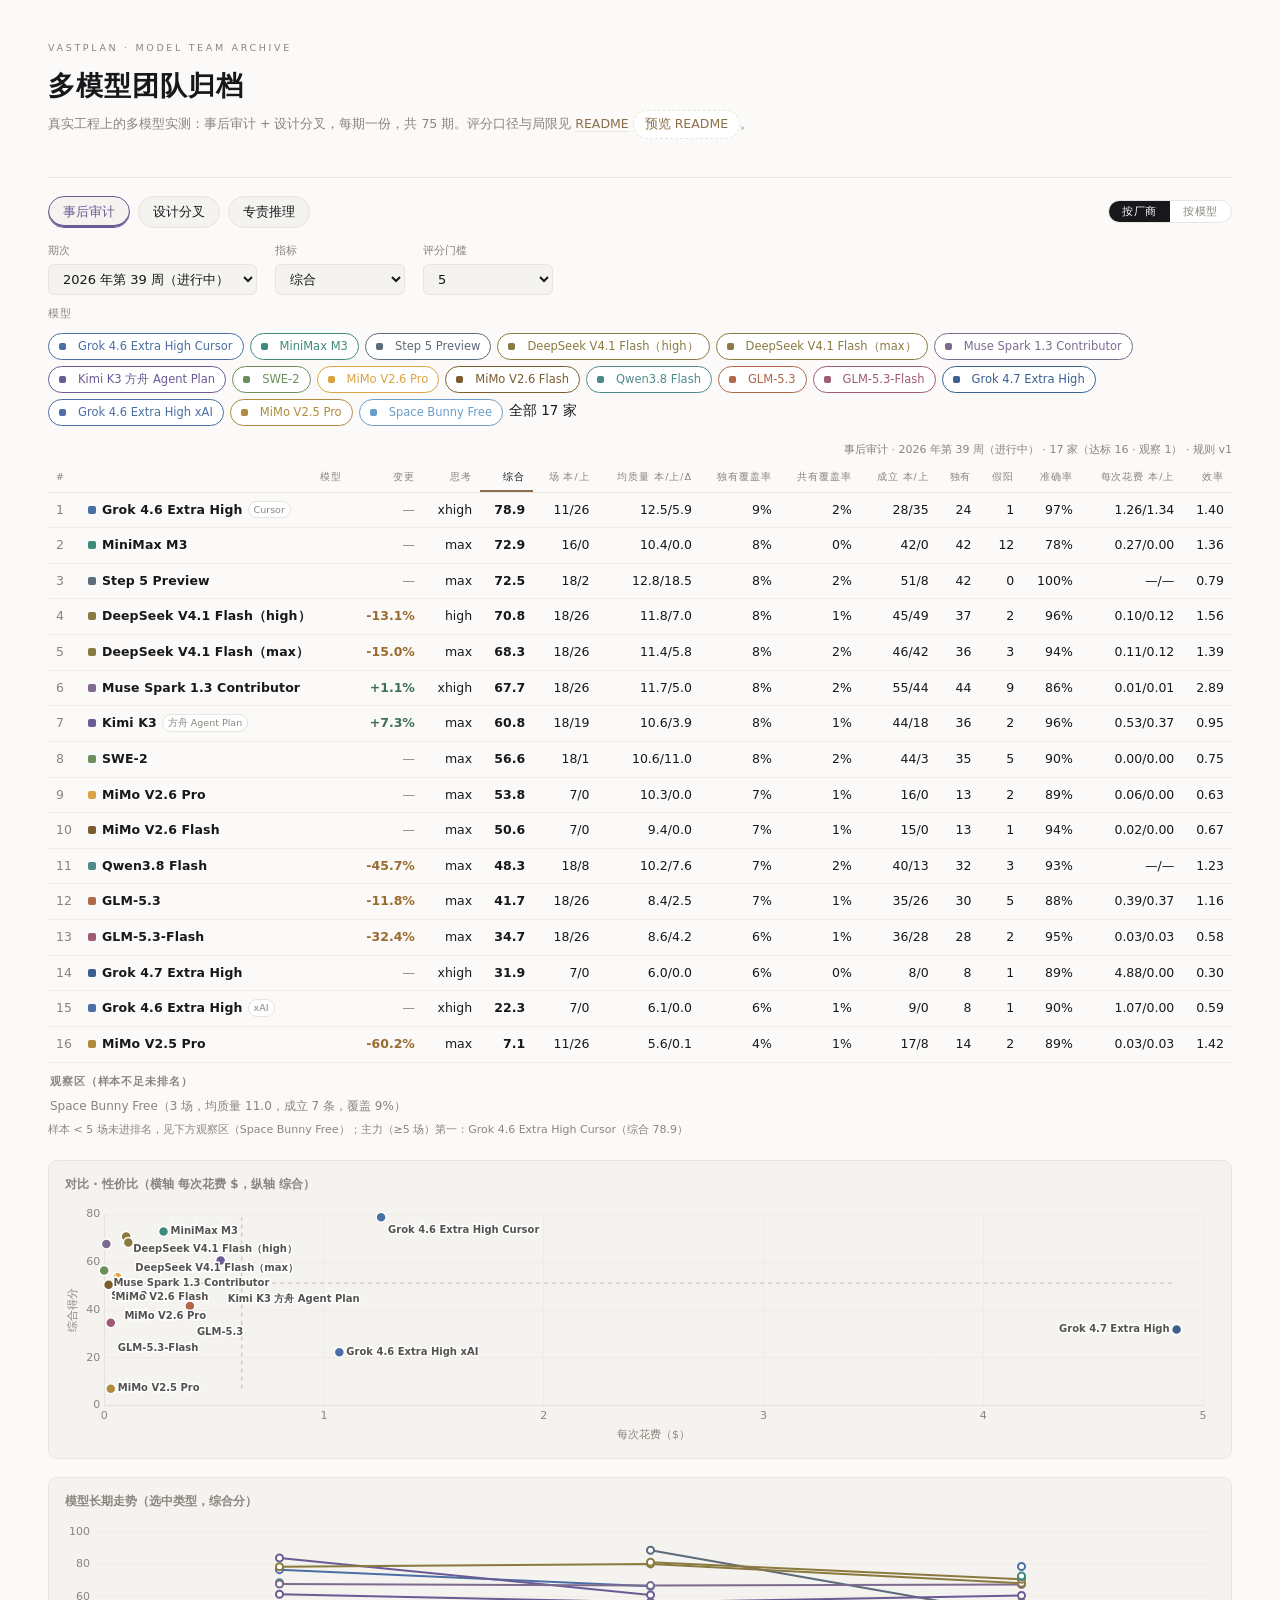
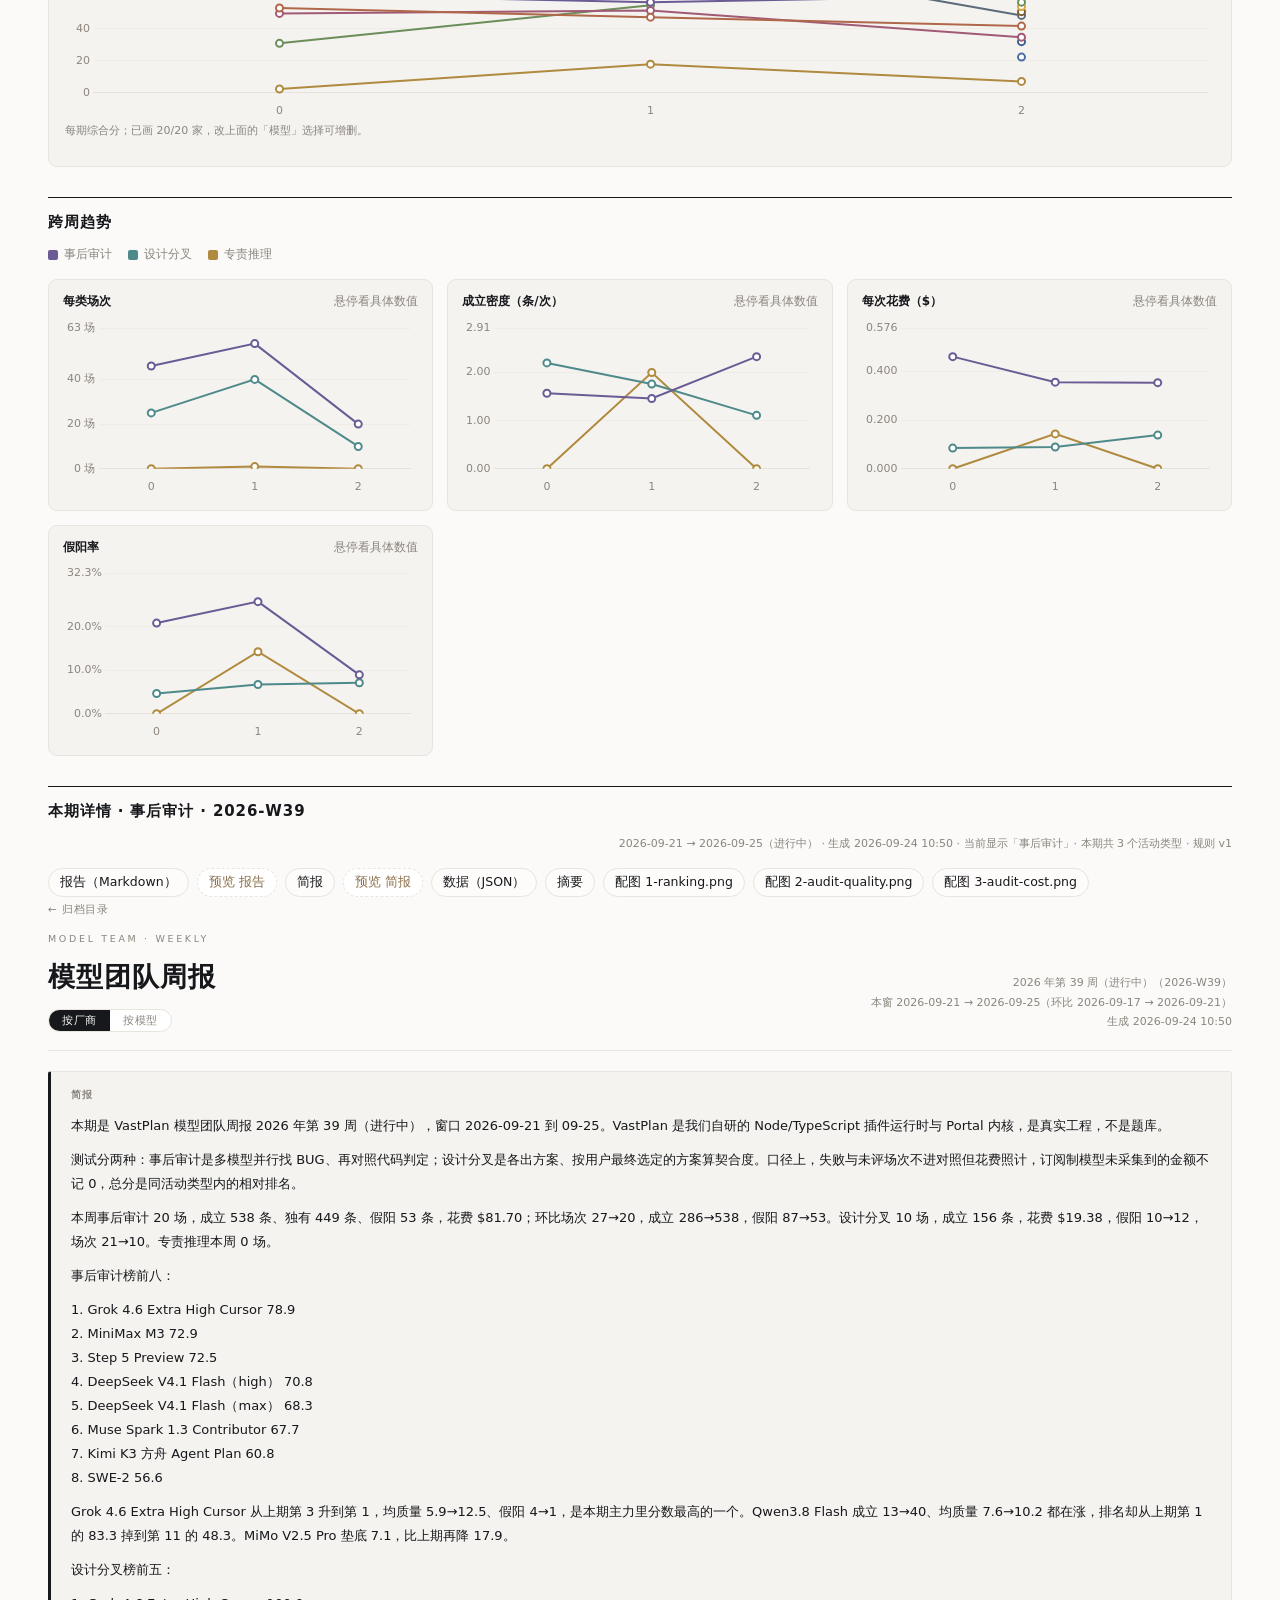
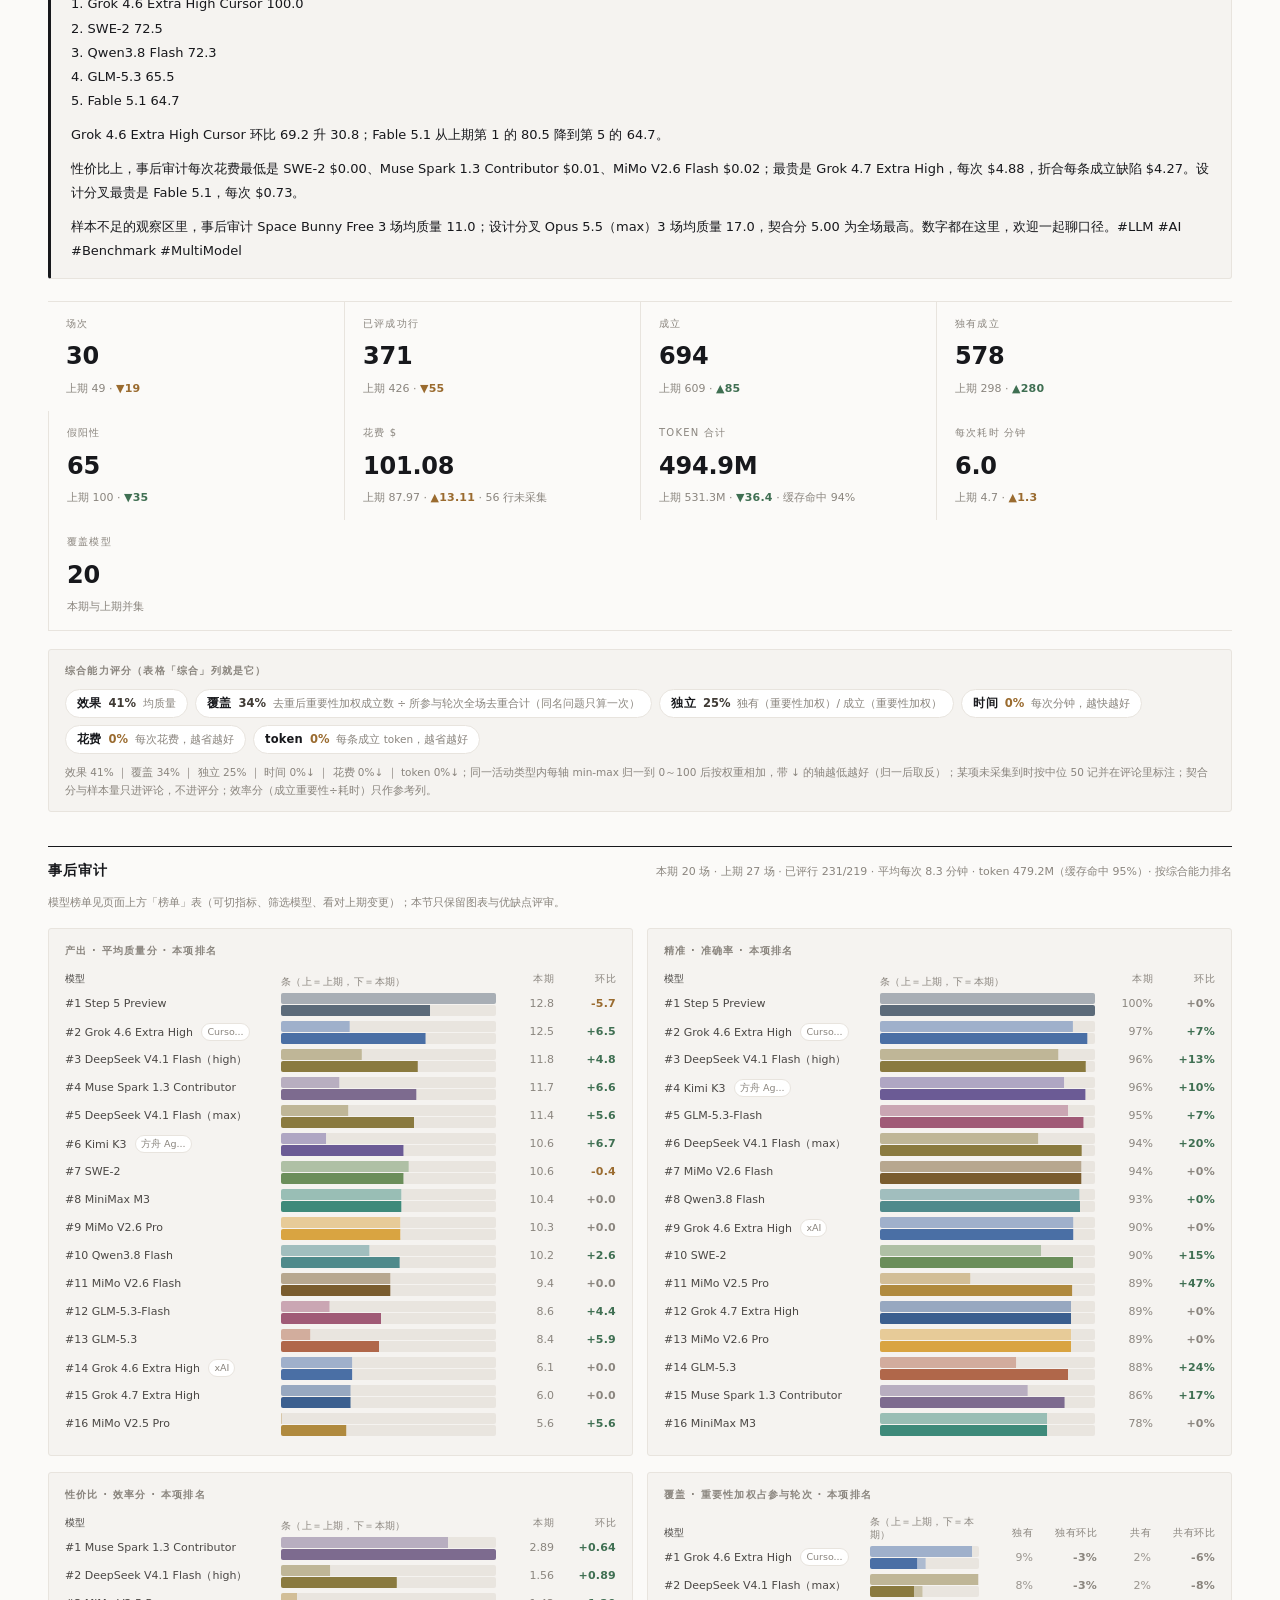
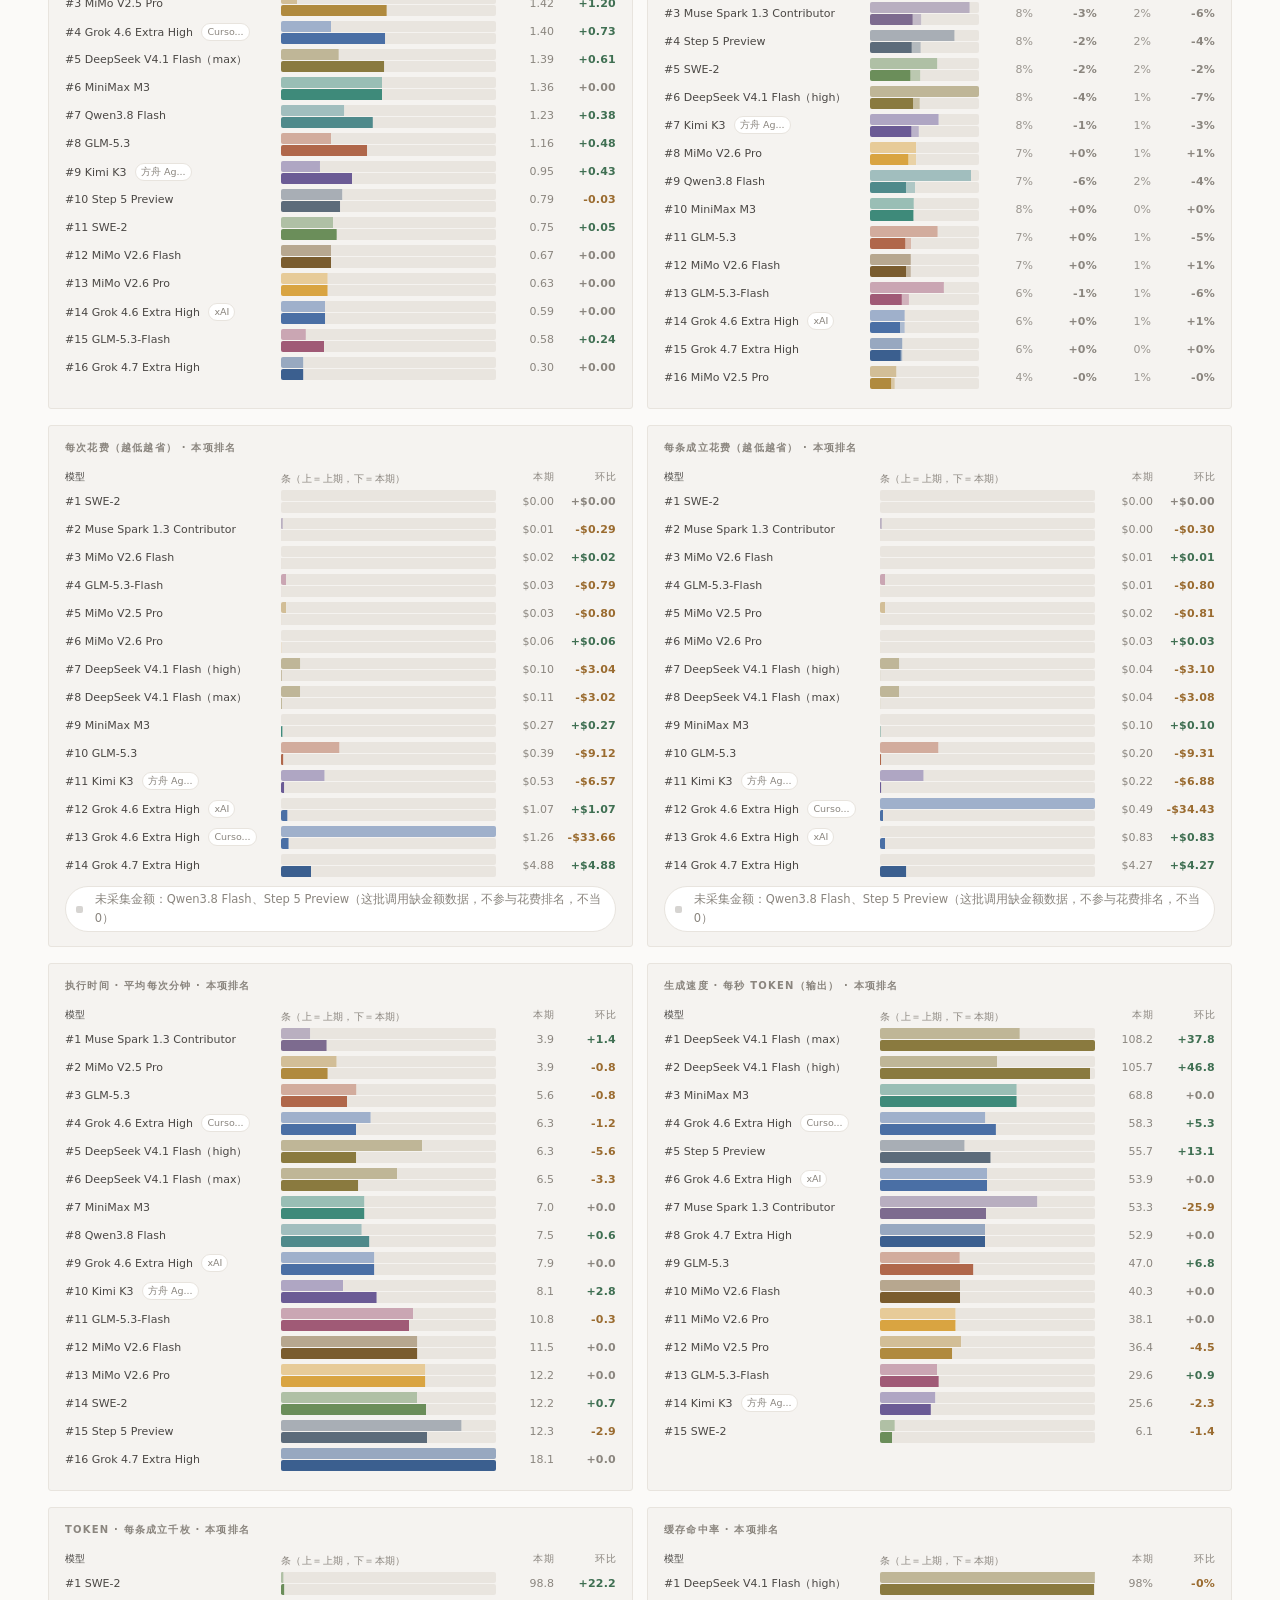
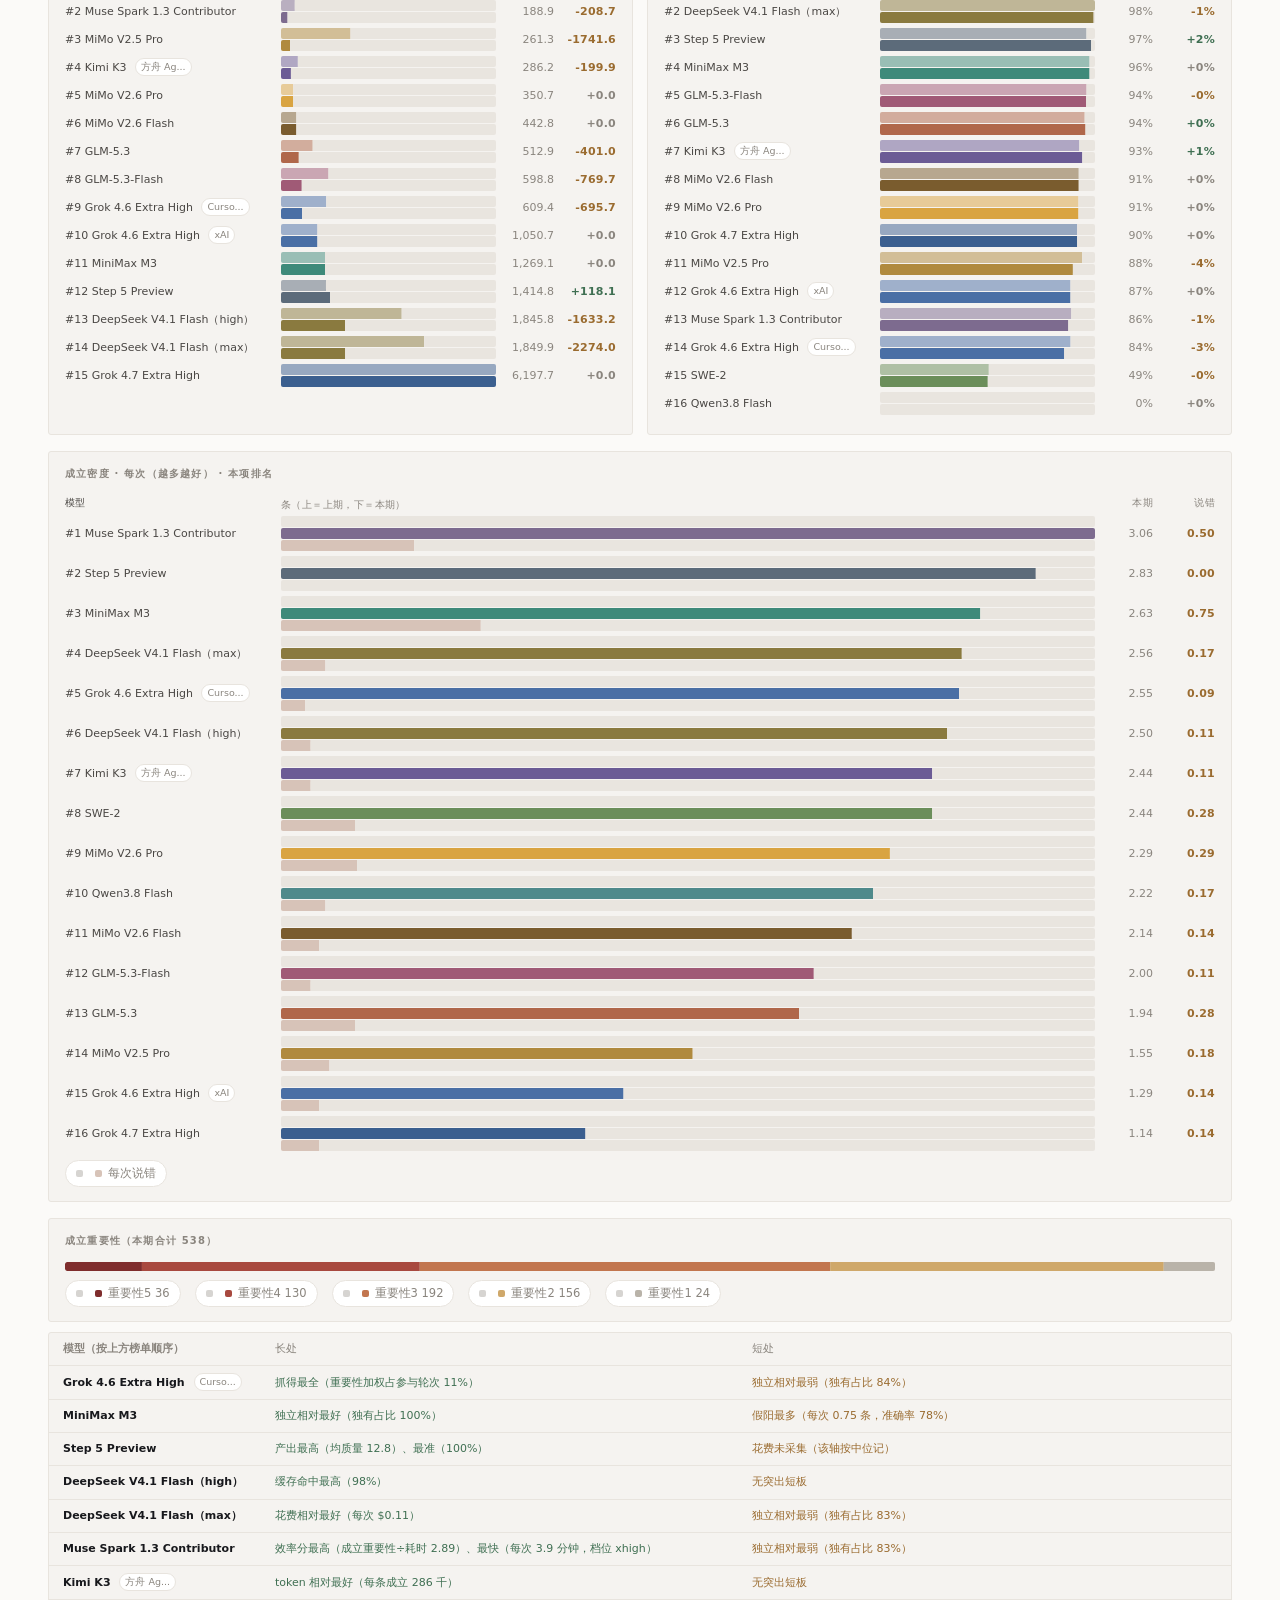
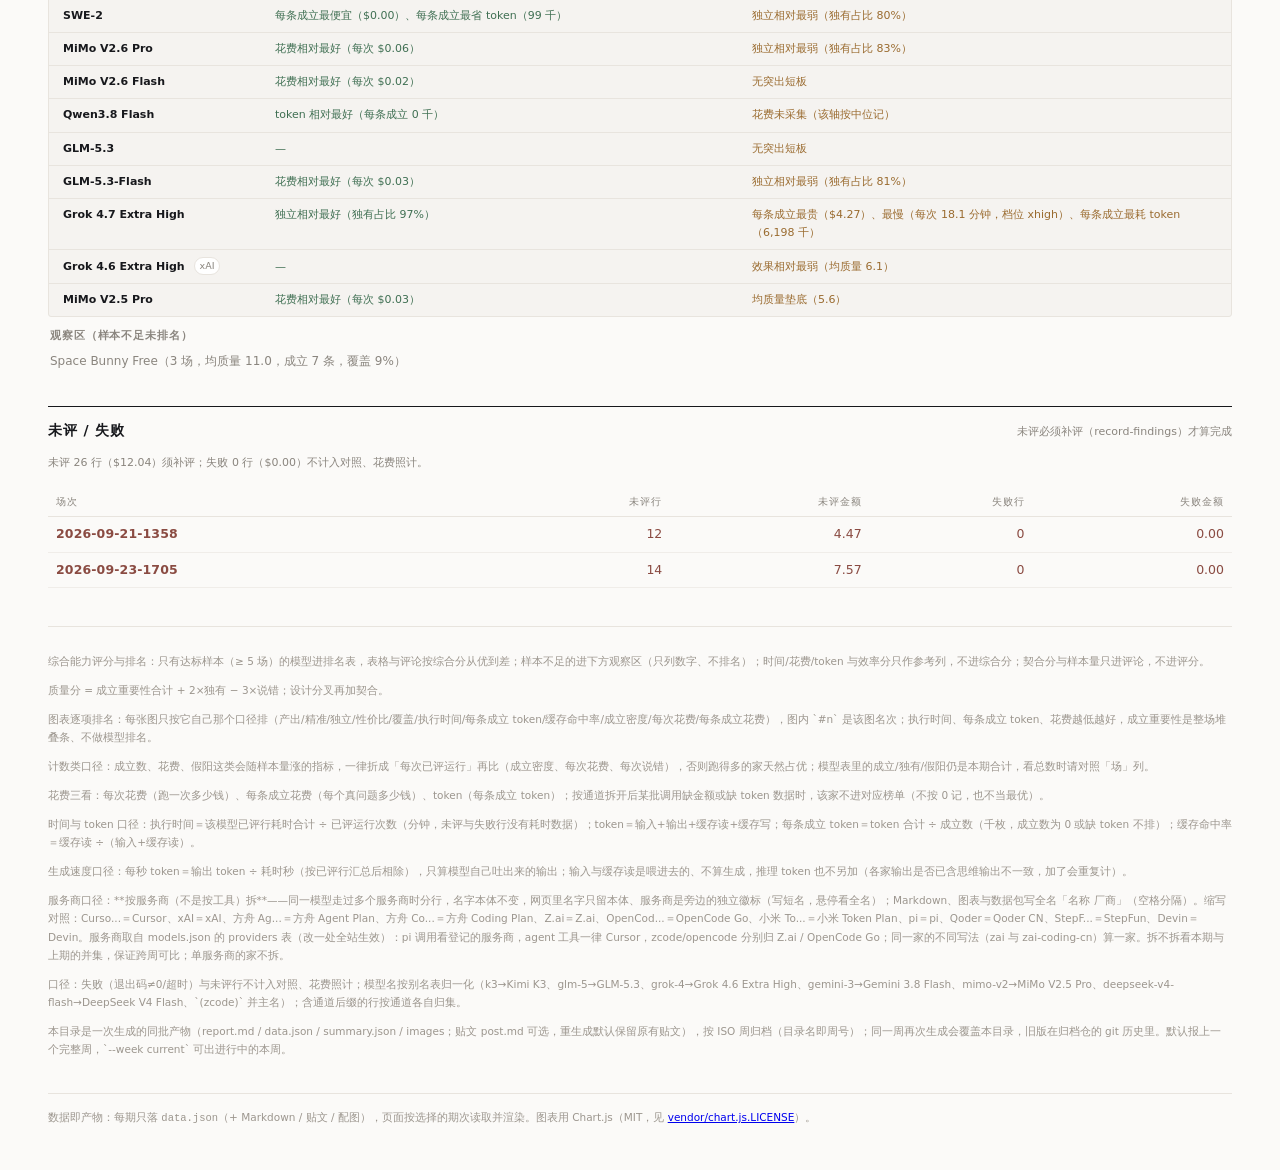
==== index.html @ 4de34c7d "周报归档 2026-09-24 10:50（2026-W39）" ====
<!doctype html>
<html lang="zh-CN"><head><meta charset="utf-8">
<meta name="viewport" content="width=device-width,initial-scale=1">
<link rel="icon" href="data:,">
<title>VastPlan · 多模型团队归档</title>
<link rel="stylesheet" href="index.css?v=dd4f50e9">
<link rel="stylesheet" href="report.css?v=36d4c485"></head><body><main>
<header class="page-head">
<p class="kicker">VastPlan · Model Team Archive</p>
<h1>多模型团队归档</h1>
<p class="sub">真实工程上的多模型实测：事后审计 + 设计分叉，每期一份，共 75 期。评分口径与局限见 <a href="README.md">README</a>
<button type="button" class="ghost" id="readme-preview">预览 README</button>。</p>
</header>

<div class="tabs-row">
<nav class="tabs" id="board-tabs" aria-label="活动类型"></nav>
<div class="gsplit" id="board-group" role="group" aria-label="统计口径"></div>
</div>

<section class="controls">
<label class="control"><span>期次</span><select id="board-week"></select></label>
<label class="control"><span>指标</span><select id="board-metric"></select></label>
<label class="control"><span>评分门槛</span><select id="board-min-sessions" title="少于这些场次的模型不参加评分，只进观察区"></select></label>
</section>
<section class="controls models-row">
<span class="control-label">模型</span><div class="chips" id="board-models-top"></div>
</section>

<p class="meta" id="board-meta"></p>

<section class="board-wrap">
<div class="table-scroll" id="board-table">载入中…（需要 JavaScript）</div>
<p class="note" id="board-note"></p>
</section>

<section class="chart-card">
<h3 id="board-chart-title">本项对比</h3>
<div id="board-chart"></div>
</section>

<section class="chart-card">
<h3>模型长期走势（选中类型，综合分）</h3>
<div id="board-models"></div>
<p class="note" id="board-models-note"></p>
</section>

<h2 class="sec" id="trend-head">跨周趋势</h2>
<section class="trend" id="trend">载入中…（需要 JavaScript）</section>

<h2 class="sec" id="detail-head">本期详情</h2>
<p class="meta" id="detail-meta">载入中…</p>
<p class="links" id="detail-links"></p>
<dialog class="md-dialog" id="md-preview" aria-label="Markdown 预览"></dialog>
<section class="detail" id="detail"></section>

<footer>数据即产物：每期只落 <code>data.json</code>（+ Markdown / 贴文 / 配图），页面按选择的期次读取并渲染。图表用 Chart.js（MIT，见 <a href="vendor/chart.js.LICENSE">vendor/chart.js.LICENSE</a>）。</footer>
</main>
<script id="board-data" type="application/json">{"weeks":[{"stamp":"2026-W37","label":"2026 年第 37 周","partial":false,"dir":"weekly/2026-W37","files":["data.json","post.md","report.md","summary.json"],"images":["weekly/2026-W37/images/1-ranking.png","weekly/2026-W37/images/2-audit-quality.png","weekly/2026-W37/images/3-audit-cost.png","weekly/2026-W37/images/4-design.png"],"scoring":{"version":1,"min_sessions":5,"neutral_part":50,"axes":[{"key":"quality","label":"效果","desc":"均质量","weight":0.41,"invert":false},{"key":"coverage","label":"覆盖","desc":"去重后重要性加权成立数 ÷ 所参与轮次全场去重合计（同名问题只算一次）","weight":0.34,"invert":false},{"key":"unique_ratio","label":"独立","desc":"独有（重要性加权）/ 成立（重要性加权）","weight":0.25,"invert":false},{"key":"duration","label":"时间","desc":"每次分钟，越快越好","weight":0,"invert":true},{"key":"cost","label":"花费","desc":"每次花费，越省越好","weight":0,"invert":true},{"key":"tokens_per_confirm","label":"token","desc":"每条成立 token，越省越好","weight":0,"invert":true}]}},{"stamp":"2026-W38","label":"2026 年第 38 周","partial":false,"dir":"weekly/2026-W38","files":["data.json","post.md","report.md","summary.json"],"images":["weekly/2026-W38/images/1-ranking.png","weekly/2026-W38/images/2-audit-quality.png","weekly/2026-W38/images/3-audit-cost.png","weekly/2026-W38/images/4-design.png"],"scoring":{"version":1,"min_sessions":5,"neutral_part":50,"axes":[{"key":"quality","label":"效果","desc":"均质量","weight":0.41,"invert":false},{"key":"coverage","label":"覆盖","desc":"去重后重要性加权成立数 ÷ 所参与轮次全场去重合计（同名问题只算一次）","weight":0.34,"invert":false},{"key":"unique_ratio","label":"独立","desc":"独有（重要性加权）/ 成立（重要性加权）","weight":0.25,"invert":false},{"key":"duration","label":"时间","desc":"每次分钟，越快越好","weight":0,"invert":true},{"key":"cost","label":"花费","desc":"每次花费，越省越好","weight":0,"invert":true},{"key":"tokens_per_confirm","label":"token","desc":"每条成立 token，越省越好","weight":0,"invert":true}]}},{"stamp":"2026-W39","label":"2026 年第 39 周（进行中）","partial":true,"dir":"weekly/2026-W39","files":["data.json","post.md","report.md","summary.json"],"images":["weekly/2026-W39/images/1-ranking.png","weekly/2026-W39/images/2-audit-quality.png","weekly/2026-W39/images/3-audit-cost.png","weekly/2026-W39/images/4-design.png"],"scoring":{"version":1,"min_sessions":5,"neutral_part":50,"axes":[{"key":"quality","label":"效果","desc":"均质量","weight":0.41,"invert":false},{"key":"coverage","label":"覆盖","desc":"去重后重要性加权成立数 ÷ 所参与轮次全场去重合计（同名问题只算一次）","weight":0.34,"invert":false},{"key":"unique_ratio","label":"独立","desc":"独有（重要性加权）/ 成立（重要性加权）","weight":0.25,"invert":false},{"key":"duration","label":"时间","desc":"每次分钟，越快越好","weight":0,"invert":true},{"key":"cost","label":"花费","desc":"每次花费，越省越好","weight":0,"invert":true},{"key":"tokens_per_confirm","label":"token","desc":"每条成立 token，越省越好","weight":0,"invert":true}]}}],"kinds":{"事后审计":{"metrics":["思考","综合","场 本/上","均质量 本/上/Δ","独有覆盖率","共有覆盖率","成立 本/上","独有","假阳","准确率","每次花费 本/上","效率"],"weeks":{"2026-W37":{"note":"主力（≥5 场）第一：Kimi K3 Cursor（综合 84.1）","rows":[{"rank":"1","name":"Kimi K3","badge":"Cursor","dot":"#6b5b95","cells":["max","84.1","14/4","7.4/20.8","15%","13%","26/23","14","5","84%","0.93/1.59","1.26"],"cost_run":0.93,"sessions":14,"raw":{"quality":7.357142857142857,"coverage":0.2800169799071099,"unique_ratio":0.5670103092783505,"duration":4.64404761904762,"cost":0.9333294285714285,"tokens_per_confirm":721.7381153846154},"observed":{"quality":7.357142857142857,"confirmed":26,"coverage":0.2800169799071099}},{"rank":"2","name":"DeepSeek V4.1 Flash（max）","badge":"","dot":"#8a7a3f","cells":["max","78.7","19/0","8.2/0.0","12%","15%","46/0","24","6","88%","0.35/0.00","1.66"],"cost_run":0.35,"sessions":19,"raw":{"quality":8.210526315789474,"coverage":0.26810570652416627,"unique_ratio":0.4566929133858268,"duration":6.889473684210526,"cost":0.3480623157894737,"tokens_per_confirm":1823.6057391304348},"observed":{"quality":8.210526315789474,"confirmed":46,"coverage":0.26810570652416627}},{"rank":"3","name":"Grok 4.6 Extra High","badge":"","dot":"#4a6fa5","cells":["xhigh","76.9","40/2","7.2/5.0","14%","14%","70/2","34","9","89%","1.15/1.89","0.77"],"cost_run":1.15,"sessions":40,"raw":{"quality":7.175,"coverage":0.270141908824718,"unique_ratio":0.5058365758754864,"duration":8.26,"cost":1.1488922499999998,"tokens_per_confirm":824.9191},"observed":{"quality":7.175,"confirmed":70,"coverage":0.270141908824718}},{"rank":"4","name":"Gemini 3.8 Flash","badge":"","dot":"#4f8a8b","cells":["high","68.7","38/3","6.0/8.3","12%","16%","77/13","36","36","68%","0.86/1.81","0.91"],"cost_run":0.86,"sessions":38,"raw":{"quality":6,"coverage":0.2877375269530238,"unique_ratio":0.43410852713178294,"duration":7.9298245614035086,"cost":0.8598536842105262,"tokens_per_confirm":2709.0933766233766},"observed":{"quality":6,"confirmed":77,"coverage":0.2877375269530238}},{"rank":"5","name":"Muse Spark 1.3 Contributor","badge":"","dot":"#7d6b8f","cells":["xhigh","67.8","14/0","5.2/0.0","13%","8%","22/0","15","7","76%","0.01/0.00","2.47"],"cost_run":0.01,"sessions":14,"raw":{"quality":5.214285714285714,"coverage":0.2056642384942524,"unique_ratio":0.703125,"duration":1.9047619047619049,"cost":0.008761642857142857,"tokens_per_confirm":251.57472727272727},"observed":{"quality":5.214285714285714,"confirmed":22,"coverage":0.2056642384942524}},{"rank":"6","name":"Kimi K3","badge":"方舟 Agent Plan","dot":"#6b5b95","cells":["max","61.5","29/0","5.9/0.0","11%","16%","49/0","20","11","82%","0.56/0.00","0.73"],"cost_run":0.56,"sessions":29,"raw":{"quality":5.862068965517241,"coverage":0.2666764803226576,"unique_ratio":0.4,"duration":8.558045977011494,"cost":0.5625379310344828,"tokens_per_confirm":442.21395918367347},"observed":{"quality":5.862068965517241,"confirmed":49,"coverage":0.2666764803226576}},{"rank":"7","name":"GLM-5.3","badge":"","dot":"#b0674a","cells":["max","52.9","43/3","5.3/5.3","9%","16%","73/14","25","21","78%","0.42/0.26","0.88"],"cost_run":0.42,"sessions":43,"raw":{"quality":5.348837209302325,"coverage":0.2508447871136474,"unique_ratio":0.3617886178861789,"duration":6.474806201550388,"cost":0.41647495348837205,"tokens_per_confirm":636.5104109589041},"observed":{"quality":5.348837209302325,"confirmed":73,"coverage":0.2508447871136474}},{"rank":"8","name":"GLM-5.3-Flash","badge":"","dot":"#a05a76","cells":["max","49.5","40/3","5.7/7.7","8%","14%","59/18","24","4","94%","0.03/0.04","0.50"],"cost_run":0.03,"sessions":40,"raw":{"quality":5.725,"coverage":0.22273448750993802,"unique_ratio":0.3613861386138614,"duration":9.41,"cost":0.026175025,"tokens_per_confirm":825.9896779661017},"observed":{"quality":5.725,"confirmed":59,"coverage":0.22273448750993802}},{"rank":"9","name":"DeepSeek V4 Flash","badge":"","dot":"#6b8e5a","cells":["max","30.9","35/0","3.8/0.0","7%","12%","41/0","16","11","79%","0.19/0.00","0.52"],"cost_run":0.19,"sessions":35,"raw":{"quality":3.7714285714285714,"coverage":0.18455375154551962,"unique_ratio":0.35251798561151076,"duration":7.163333333333333,"cost":0.18662639999999997,"tokens_per_confirm":1933.172731707317},"observed":{"quality":3.7714285714285714,"confirmed":41,"coverage":0.18455375154551962}},{"rank":"10","name":"MiMo V2.5 Pro","badge":"","dot":"#b08a3e","cells":["max","2.4","35/0","0.7/0.0","4%","7%","18/0","7","17","51%","0.03/0.00","0.49"],"cost_run":0.03,"sessions":35,"raw":{"quality":0.7142857142857143,"coverage":0.11080344170825297,"unique_ratio":0.38571428571428573,"duration":5.185238095238095,"cost":0.031622942857142865,"tokens_per_confirm":953.5028888888888},"observed":{"quality":0.7142857142857143,"confirmed":18,"coverage":0.11080344170825297}}]},"2026-W38":{"note":"样本 \u003c 5 场未进排名，见下方观察区（Gemini 3.8 Flash、Step 5 Preview、SWE-2）；主力（≥5 场）第一：Qwen3.8 Flash（综合 89.0）","rows":[{"rank":"1","name":"Qwen3.8 Flash","badge":"","dot":"#5c6b7a","cells":["max","89.0","8/0","7.6/0.0","13%","8%","13/0","9","1","93%","—/0.00","0.85"],"cost_run":null,"sessions":8,"raw":{"quality":7.625,"coverage":0.20590129943332228,"unique_ratio":0.7083333333333334,"duration":6.810416666666667,"cost":null,"tokens_per_confirm":0},"observed":{"quality":7.625,"confirmed":13,"coverage":0.20590129943332228}},{"rank":"2","name":"DeepSeek V4.1 Flash（high）","badge":"","dot":"#8a7a3f","cells":["high","81.5","37/0","6.8/0.0","13%","12%","73/0","39","18","80%","0.11/0.00","0.81"],"cost_run":0.11,"sessions":37,"raw":{"quality":6.8108108108108105,"coverage":0.24344883615767246,"unique_ratio":0.5306122448979592,"duration":10.324324324324325,"cost":0.11386716216216217,"tokens_per_confirm":2982.3761095890413},"observed":{"quality":6.8108108108108105,"confirmed":73,"coverage":0.24344883615767246}},{"rank":"3","name":"DeepSeek V4.1 Flash（max）","badge":"","dot":"#8a7a3f","cells":["max","80.4","51/19","6.6/8.2","12%","15%","95/46","44","30","76%","0.40/0.35","0.91"],"cost_run":0.4,"sessions":51,"raw":{"quality":6.607843137254902,"coverage":0.2731661329249049,"unique_ratio":0.43967828418230565,"duration":9.986601307189543,"cost":0.4021229019607843,"tokens_per_confirm":3192.9554315789474},"observed":{"quality":6.607843137254902,"confirmed":95,"coverage":0.2731661329249049}},{"rank":"4","name":"Muse Spark 1.3 Contributor","badge":"","dot":"#7d6b8f","cells":["xhigh","66.9","54/14","4.9/5.2","11%","13%","102/22","48","51","67%","0.01/0.01","2.66"],"cost_run":0.01,"sessions":54,"raw":{"quality":4.888888888888889,"coverage":0.24174884556910117,"unique_ratio":0.44857142857142857,"duration":2.5086419753086417,"cost":0.011769592592592592,"tokens_per_confirm":345.4275196078431},"observed":{"quality":4.888888888888889,"confirmed":102,"coverage":0.24174884556910117}},{"rank":"5","name":"Grok 4.6 Extra High","badge":"","dot":"#4a6fa5","cells":["xhigh","66.5","51/40","5.4/7.2","10%","13%","73/70","28","15","83%","1.35/1.15","0.70"],"cost_run":1.35,"sessions":51,"raw":{"quality":5.372549019607843,"coverage":0.226112085396691,"unique_ratio":0.4416403785488959,"duration":7.728104575163399,"cost":1.3492420784313726,"tokens_per_confirm":1223.2433835616437},"observed":{"quality":5.372549019607843,"confirmed":73,"coverage":0.226112085396691}},{"rank":"6","name":"Kimi K3","badge":"Cursor","dot":"#6b5b95","cells":["max","61.1","7/14","5.3/7.4","8%","18%","12/26","3","3","80%","0.84/0.93","1.02"],"cost_run":0.84,"sessions":7,"raw":{"quality":5.285714285714286,"coverage":0.2584708088829839,"unique_ratio":0.25,"duration":5.93095238095238,"cost":0.8431731428571428,"tokens_per_confirm":704.9794166666667},"observed":{"quality":5.285714285714286,"confirmed":12,"coverage":0.2584708088829839}},{"rank":"7","name":"Kimi K3","badge":"方舟 Agent Plan","dot":"#6b5b95","cells":["max","56.6","47/29","4.5/5.9","8%","12%","67/49","26","18","79%","0.50/0.56","0.64"],"cost_run":0.5,"sessions":47,"raw":{"quality":4.48936170212766,"coverage":0.2005489742674353,"unique_ratio":0.42023346303501946,"duration":7.6879432624113475,"cost":0.5022655531914894,"tokens_per_confirm":469.57167164179106},"observed":{"quality":4.48936170212766,"confirmed":67,"coverage":0.2005489742674353}},{"rank":"8","name":"DeepSeek V4 Flash","badge":"","dot":"#6b8e5a","cells":["max","54.6","23/35","4.5/3.8","7%","18%","37/41","8","11","77%","0.26/0.19","0.60"],"cost_run":0.26,"sessions":23,"raw":{"quality":4.478260869565218,"coverage":0.2478766891784168,"unique_ratio":0.23943661971830985,"duration":9.929710144927535,"cost":0.26451913043478265,"tokens_per_confirm":1814.9964054054055},"observed":{"quality":4.478260869565218,"confirmed":37,"coverage":0.2478766891784168}},{"rank":"9","name":"GLM-5.3-Flash","badge":"","dot":"#a05a76","cells":["max","51.4","54/40","4.6/5.7","7%","12%","73/59","25","13","85%","0.03/0.03","0.42"],"cost_run":0.03,"sessions":54,"raw":{"quality":4.555555555555555,"coverage":0.19148774896335705,"unique_ratio":0.3443223443223443,"duration":11.076234567901233,"cost":0.0320495,"tokens_per_confirm":1124.7335205479453},"observed":{"quality":4.555555555555555,"confirmed":73,"coverage":0.19148774896335705}},{"rank":"10","name":"GLM-5.3","badge":"","dot":"#b0674a","cells":["max","47.2","54/43","3.6/5.3","7%","12%","69/73","25","29","70%","0.40/0.42","0.76"],"cost_run":0.4,"sessions":54,"raw":{"quality":3.5555555555555554,"coverage":0.18757129987719517,"unique_ratio":0.37453183520599254,"duration":6.62283950617284,"cost":0.4013702592592592,"tokens_per_confirm":806.3027826086957},"observed":{"quality":3.5555555555555554,"confirmed":69,"coverage":0.18757129987719517}},{"rank":"11","name":"MiMo V2.5 Pro","badge":"","dot":"#b08a3e","cells":["max","17.9","54/35","-0.3/0.7","4%","3%","22/18","12","35","39%","0.03/0.03","0.45"],"cost_run":0.03,"sessions":54,"raw":{"quality":-0.3333333333333333,"coverage":0.06550863669181657,"unique_ratio":0.575,"duration":4.828703703703704,"cost":0.032500296296296305,"tokens_per_confirm":1201.3830454545455},"observed":{"quality":-0.3333333333333333,"confirmed":22,"coverage":0.06550863669181657}},{"rank":"","name":"Gemini 3.8 Flash","badge":"","dot":"#4f8a8b","cells":["high","—","3/38","1.7/6.0","5%","12%","2/77","0","1","67%","1.25/0.86","0.32"],"cost_run":1.25,"sessions":3,"raw":{"quality":1.6666666666666667,"coverage":0.17724519632414368,"unique_ratio":0,"duration":8.88888888888889,"cost":1.245469,"tokens_per_confirm":11881.4935},"observed":{"quality":1.6666666666666667,"confirmed":2,"coverage":0.17724519632414368}},{"rank":"","name":"Step 5 Preview","badge":"","dot":"#5c6b7a","cells":["max","—","2/0","18.5/0.0","10%","8%","8/0","6","0","100%","—/0.00","0.82"],"cost_run":null,"sessions":2,"raw":{"quality":18.5,"coverage":0.17857965122780706,"unique_ratio":0.68,"duration":15.233333333333333,"cost":null,"tokens_per_confirm":1296.689375},"observed":{"quality":18.5,"confirmed":8,"coverage":0.17857965122780706}},{"rank":"","name":"SWE-2","badge":"","dot":"#8f7f6a","cells":["max","—","1/0","11.0/0.0","9%","6%","3/0","3","1","75%","0.00/0.00","0.70"],"cost_run":0,"sessions":1,"raw":{"quality":11,"coverage":0.15165364391370584,"unique_ratio":1,"duration":11.483333333333333,"cost":0,"tokens_per_confirm":76.56166666666667},"observed":{"quality":11,"confirmed":3,"coverage":0.15165364391370584}}]},"2026-W39":{"note":"样本 \u003c 5 场未进排名，见下方观察区（Space Bunny Free）；主力（≥5 场）第一：Grok 4.6 Extra High Cursor（综合 78.9）","rows":[{"rank":"1","name":"Grok 4.6 Extra High","badge":"Cursor","dot":"#4a6fa5","cells":["xhigh","78.9","11/26","12.5/5.9","9%","2%","28/35","24","1","97%","1.26/1.34","1.40"],"cost_run":1.26,"sessions":11,"raw":{"quality":12.454545454545455,"coverage":0.10668538811115018,"unique_ratio":0.8446601941747572,"duration":6.325757575757576,"cost":1.2572138181818184,"tokens_per_confirm":609.3662142857144},"observed":{"quality":12.454545454545455,"confirmed":28,"coverage":0.10668538811115018}},{"rank":"2","name":"MiniMax M3","badge":"","dot":"#3e8a7a","cells":["max","72.9","16/0","10.4/0.0","8%","0%","42/0","42","12","78%","0.27/0.00","1.36"],"cost_run":0.27,"sessions":16,"raw":{"quality":10.375,"coverage":0.08382792252203047,"unique_ratio":1,"duration":7.039583333333334,"cost":0.26533181250000004,"tokens_per_confirm":1269.0987857142857},"observed":{"quality":10.375,"confirmed":42,"coverage":0.08382792252203047}},{"rank":"3","name":"Step 5 Preview","badge":"","dot":"#5c6b7a","cells":["max","72.5","18/2","12.8/18.5","8%","2%","51/8","42","0","100%","—/—","0.79"],"cost_run":null,"sessions":18,"raw":{"quality":12.833333333333334,"coverage":0.09712337904062071,"unique_ratio":0.82,"duration":12.318518518518518,"cost":null,"tokens_per_confirm":1414.7856078431373},"observed":{"quality":12.833333333333334,"confirmed":51,"coverage":0.09712337904062071}},{"rank":"4","name":"DeepSeek V4.1 Flash（high）","badge":"","dot":"#8a7a3f","cells":["high","70.8","18/26","11.8/7.0","8%","1%","45/49","37","2","96%","0.10/0.12","1.56"],"cost_run":0.1,"sessions":18,"raw":{"quality":11.777777777777779,"coverage":0.0952873937285032,"unique_ratio":0.8639455782312925,"duration":6.339814814814815,"cost":0.10259394444444445,"tokens_per_confirm":1845.8216222222222},"observed":{"quality":11.777777777777779,"confirmed":45,"coverage":0.0952873937285032}},{"rank":"5","name":"DeepSeek V4.1 Flash（max）","badge":"","dot":"#8a7a3f","cells":["max","68.3","18/26","11.4/5.8","8%","2%","46/42","36","3","94%","0.11/0.12","1.39"],"cost_run":0.11,"sessions":18,"raw":{"quality":11.444444444444445,"coverage":0.1007953496648557,"unique_ratio":0.8333333333333334,"duration":6.513888888888888,"cost":0.10939972222222222,"tokens_per_confirm":1849.9386304347827},"observed":{"quality":11.444444444444445,"confirmed":46,"coverage":0.1007953496648557}},{"rank":"6","name":"Muse Spark 1.3 Contributor","badge":"","dot":"#7d6b8f","cells":["xhigh","67.7","18/26","11.7/5.0","8%","2%","55/44","44","9","86%","0.01/0.01","2.89"],"cost_run":0.01,"sessions":18,"raw":{"quality":11.666666666666666,"coverage":0.09834736924869904,"unique_ratio":0.8289473684210527,"duration":3.8583333333333334,"cost":0.01124288888888889,"tokens_per_confirm":188.85320000000002},"observed":{"quality":11.666666666666666,"confirmed":55,"coverage":0.09834736924869904}},{"rank":"7","name":"Kimi K3","badge":"方舟 Agent Plan","dot":"#6b5b95","cells":["max","60.8","18/19","10.6/3.9","8%","1%","44/18","36","2","96%","0.53/0.37","0.95"],"cost_run":0.53,"sessions":18,"raw":{"quality":10.555555555555555,"coverage":0.0934514084163857,"unique_ratio":0.8472222222222222,"duration":8.074074074074074,"cost":0.5295671111111111,"tokens_per_confirm":286.1820681818182},"observed":{"quality":10.555555555555555,"confirmed":44,"coverage":0.0934514084163857}},{"rank":"8","name":"SWE-2","badge":"","dot":"#6b8e5a","cells":["max","56.6","18/1","10.6/11.0","8%","2%","44/3","35","5","90%","0.00/0.00","0.75"],"cost_run":0,"sessions":18,"raw":{"quality":10.555555555555555,"coverage":0.09651138393658154,"unique_ratio":0.7986577181208053,"duration":12.231481481481483,"cost":0,"tokens_per_confirm":98.77834090909091},"observed":{"quality":10.555555555555555,"confirmed":44,"coverage":0.09651138393658154}},{"rank":"9","name":"MiMo V2.6 Pro","badge":"","dot":"#d9a441","cells":["max","53.8","7/0","10.3/0.0","7%","1%","16/0","13","2","89%","0.06/0.00","0.63"],"cost_run":0.06,"sessions":7,"raw":{"quality":10.285714285714286,"coverage":0.08835458712135986,"unique_ratio":0.8269230769230769,"duration":12.176190476190476,"cost":0.05754385714285714,"tokens_per_confirm":350.7415},"observed":{"quality":10.285714285714286,"confirmed":16,"coverage":0.08835458712135986}},{"rank":"10","name":"MiMo V2.6 Flash","badge":"","dot":"#7a5c2e","cells":["max","50.6","7/0","9.4/0.0","7%","1%","15/0","13","1","94%","0.02/0.00","0.67"],"cost_run":0.02,"sessions":7,"raw":{"quality":9.428571428571429,"coverage":0.07816535859151998,"unique_ratio":0.8888888888888888,"duration":11.5,"cost":0.021771857142857145,"tokens_per_confirm":442.7596666666667},"observed":{"quality":9.428571428571429,"confirmed":15,"coverage":0.07816535859151998}},{"rank":"11","name":"Qwen3.8 Flash","badge":"","dot":"#4f8a8b","cells":["max","48.3","18/8","10.2/7.6","7%","2%","40/13","32","3","93%","—/—","1.23"],"cost_run":null,"sessions":18,"raw":{"quality":10.222222222222221,"coverage":0.08610746716791569,"unique_ratio":0.7954545454545454,"duration":7.4564814814814815,"cost":null,"tokens_per_confirm":0},"observed":{"quality":10.222222222222221,"confirmed":40,"coverage":0.08610746716791569}},{"rank":"12","name":"GLM-5.3","badge":"","dot":"#b0674a","cells":["max","41.7","18/26","8.4/2.5","7%","1%","35/26","30","5","88%","0.39/0.37","1.16"],"cost_run":0.39,"sessions":18,"raw":{"quality":8.444444444444445,"coverage":0.07876352591944567,"unique_ratio":0.8583333333333333,"duration":5.575925925925926,"cost":0.3909392222222222,"tokens_per_confirm":512.8505714285715},"observed":{"quality":8.444444444444445,"confirmed":35,"coverage":0.07876352591944567}},{"rank":"13","name":"GLM-5.3-Flash","badge":"","dot":"#a05a76","cells":["max","34.7","18/26","8.6/4.2","6%","1%","36/28","28","2","95%","0.03/0.03","0.58"],"cost_run":0.03,"sessions":18,"raw":{"quality":8.61111111111111,"coverage":0.0744795601911715,"unique_ratio":0.8141592920353983,"duration":10.799074074074074,"cost":0.02645594444444445,"tokens_per_confirm":598.7951111111112},"observed":{"quality":8.61111111111111,"confirmed":36,"coverage":0.0744795601911715}},{"rank":"14","name":"Grok 4.7 Extra High","badge":"","dot":"#3b5f8f","cells":["xhigh","31.9","7/0","6.0/0.0","6%","0%","8/0","8","1","89%","4.88/0.00","0.30"],"cost_run":4.88,"sessions":7,"raw":{"quality":6,"coverage":0.062153713758914444,"unique_ratio":0.9705882352941176,"duration":18.130952380952383,"cost":4.884898000000001,"tokens_per_confirm":6197.728625},"observed":{"quality":6,"confirmed":8,"coverage":0.062153713758914444}},{"rank":"15","name":"Grok 4.6 Extra High","badge":"xAI","dot":"#4a6fa5","cells":["xhigh","22.3","7/0","6.1/0.0","6%","1%","9/0","8","1","90%","1.07/0.00","0.59"],"cost_run":1.07,"sessions":7,"raw":{"quality":6.142857142857143,"coverage":0.06652052598598868,"unique_ratio":0.8648648648648649,"duration":7.873809523809524,"cost":1.0702957142857144,"tokens_per_confirm":1050.7334444444446},"observed":{"quality":6.142857142857143,"confirmed":9,"coverage":0.06652052598598868}},{"rank":"16","name":"MiMo V2.5 Pro","badge":"","dot":"#b08a3e","cells":["max","7.1","11/26","5.6/0.1","4%","1%","17/8","14","2","89%","0.03/0.03","1.42"],"cost_run":0.03,"sessions":11,"raw":{"quality":5.636363636363637,"coverage":0.047468578178007856,"unique_ratio":0.8536585365853658,"duration":3.943939393939394,"cost":0.028861181818181817,"tokens_per_confirm":261.30611764705884},"observed":{"quality":5.636363636363637,"confirmed":17,"coverage":0.047468578178007856}},{"rank":"","name":"Space Bunny Free","badge":"","dot":"#6a9ec9","cells":["max","—","3/0","11.0/0.0","8%","0%","7/0","7","2","78%","0.00/0.00","0.83"],"cost_run":0,"sessions":3,"raw":{"quality":11,"coverage":0.08730466671599539,"unique_ratio":1,"duration":10.86111111111111,"cost":0,"tokens_per_confirm":3701.919428571429},"observed":{"quality":11,"confirmed":7,"coverage":0.08730466671599539}}]}}},"设计分叉":{"metrics":["思考","综合","场 本/上","均质量 本/上/Δ","独有覆盖率","共有覆盖率","成立 本/上","独有","假阳","准确率","每次花费 本/上","契合 本/上"],"weeks":{"2026-W37":{"note":"主力（≥5 场）第一：Fable 5.1（综合 91.8）","rows":[{"rank":"1","name":"Fable 5.1","badge":"","dot":"#a45a52","cells":["high/medium","91.8","6/0","29.0/0.0","27%","26%","22/0","13","0","100%","0.60/0.00","4.33/0.00"],"cost_run":0.6,"sessions":6,"raw":{"quality":29,"coverage":0.5307449456508703,"unique_ratio":0.5833333333333334,"duration":1.575,"cost":0.6046191666666667,"tokens_per_confirm":14.3545},"observed":{"quality":29,"confirmed":22,"coverage":0.5307449456508703}},{"rank":"2","name":"Kimi K3","badge":"Cursor","dot":"#6b5b95","cells":["max","83.5","6/4","25.7/14.0","29%","14%","19/11","16","1","95%","0.15/0.64","4.17/0.00"],"cost_run":0.15,"sessions":6,"raw":{"quality":25.666666666666668,"coverage":0.4263503049504389,"unique_ratio":0.84,"duration":1.9416666666666667,"cost":0.14797233333333332,"tokens_per_confirm":13.736315789473686},"observed":{"quality":25.666666666666668,"confirmed":19,"coverage":0.4263503049504389}},{"rank":"3","name":"Kimi K3","badge":"方舟 Agent Plan","dot":"#6b5b95","cells":["max","69.0","18/0","23.9/0.0","19%","26%","55/0","24","1","98%","0.07/0.00","4.69/0.00"],"cost_run":0.07,"sessions":18,"raw":{"quality":23.944444444444443,"coverage":0.4475397501701756,"unique_ratio":0.4375,"duration":1.3148148148148147,"cost":0.0714045,"tokens_per_confirm":4.921436363636364},"observed":{"quality":23.944444444444443,"confirmed":55,"coverage":0.4475397501701756}},{"rank":"4","name":"Grok 4.6 Extra High","badge":"","dot":"#4a6fa5","cells":["xhigh","60.2","20/3","22.1/-1.0","16%","25%","56/0","24","1","98%","0.30/0.42","4.33/0.00"],"cost_run":0.3,"sessions":20,"raw":{"quality":22.1,"coverage":0.40957254650952557,"unique_ratio":0.3938053097345133,"duration":3.3825,"cost":0.29828330000000003,"tokens_per_confirm":102.52898214285715},"observed":{"quality":22.1,"confirmed":56,"coverage":0.40957254650952557}},{"rank":"5","name":"Gemini 3.8 Flash","badge":"","dot":"#4f8a8b","cells":["high","42.4","20/3","17.8/16.7","11%","23%","45/12","15","3","94%","0.05/0.47","4.00/0.00"],"cost_run":0.05,"sessions":20,"raw":{"quality":17.8,"coverage":0.33667238803092014,"unique_ratio":0.32222222222222224,"duration":1.035,"cost":0.0463451,"tokens_per_confirm":52.03171111111111},"observed":{"quality":17.8,"confirmed":45,"coverage":0.33667238803092014}},{"rank":"6","name":"GLM-5.3","badge":"","dot":"#b0674a","cells":["max","32.4","21/3","16.6/0.0","5%","26%","46/0","7","1","98%","0.04/0.03","3.79/0.00"],"cost_run":0.04,"sessions":21,"raw":{"quality":16.571428571428573,"coverage":0.3185806741473929,"unique_ratio":0.14367816091954022,"duration":1.6825396825396826,"cost":0.04084957142857143,"tokens_per_confirm":8.960152173913045},"observed":{"quality":16.571428571428573,"confirmed":46,"coverage":0.3185806741473929}},{"rank":"7","name":"DeepSeek V4 Flash","badge":"","dot":"#6b8e5a","cells":["max","29.2","21/0","15.2/0.0","6%","24%","43/0","8","1","98%","0.01/0.00","4.07/0.00"],"cost_run":0.01,"sessions":21,"raw":{"quality":15.19047619047619,"coverage":0.3031485753819608,"unique_ratio":0.17682926829268292,"duration":2.202380952380952,"cost":0.012142857142857143,"tokens_per_confirm":10.673116279069767},"observed":{"quality":15.19047619047619,"confirmed":43,"coverage":0.3031485753819608}},{"rank":"8","name":"GLM-5.3-Flash","badge":"","dot":"#a05a76","cells":["max","26.8","21/3","15.2/-2.0","5%","25%","42/0","6","1","98%","0.00/0.01","3.88/0.00"],"cost_run":0,"sessions":21,"raw":{"quality":15.19047619047619,"coverage":0.29697573587578796,"unique_ratio":0.11875,"duration":2.819047619047619,"cost":0.002554238095238095,"tokens_per_confirm":9.965119047619048},"observed":{"quality":15.19047619047619,"confirmed":42,"coverage":0.29697573587578796}},{"rank":"9","name":"DeepSeek V4.1 Flash（max）","badge":"","dot":"#8a7a3f","cells":["max","18.1","9/0","12.2/0.0","6%","11%","11/0","5","0","100%","0.03/0.00","3.33/0.00"],"cost_run":0.03,"sessions":9,"raw":{"quality":12.222222222222221,"coverage":0.17165942380926683,"unique_ratio":0.4,"duration":0.7537037037037037,"cost":0.02631177777777778,"tokens_per_confirm":27.466636363636365},"observed":{"quality":12.222222222222221,"confirmed":11,"coverage":0.17165942380926683}},{"rank":"10","name":"Muse Spark 1.3 Contributor","badge":"","dot":"#7d6b8f","cells":["xhigh","9.6","7/0","10.1/0.0","5%","11%","4/0","1","0","100%","0.00/0.00","3.71/0.00"],"cost_run":0,"sessions":7,"raw":{"quality":10.142857142857142,"coverage":0.16263248962996912,"unique_ratio":0.29411764705882354,"duration":0.8214285714285714,"cost":0.002262571428571429,"tokens_per_confirm":32.4725},"observed":{"quality":10.142857142857142,"confirmed":4,"coverage":0.16263248962996912}},{"rank":"11","name":"MiMo V2.5 Pro","badge":"","dot":"#b08a3e","cells":["max","5.6","18/0","9.1/0.0","3%","19%","24/0","2","9","73%","0.01/0.00","2.81/0.00"],"cost_run":0.01,"sessions":18,"raw":{"quality":9.11111111111111,"coverage":0.2231728911163976,"unique_ratio":0.061855670103092786,"duration":1.0814814814814815,"cost":0.005291666666666668,"tokens_per_confirm":40.073708333333336},"observed":{"quality":9.11111111111111,"confirmed":24,"coverage":0.2231728911163976}}]},"2026-W38":{"note":"样本 \u003c 5 场未进排名，见下方观察区（Gemini 3.8 Flash、Kimi K3 Cursor、Step 5 Preview、SWE-2）；主力（≥5 场）第一：Kimi K3 方舟 Agent Plan（综合 83.5）","rows":[{"rank":"1","name":"Kimi K3","badge":"方舟 Agent Plan","dot":"#6b5b95","cells":["max","83.5","36/18","20.2/23.9","17%","19%","92/55","45","7","93%","0.09/0.07","4.34/4.69"],"cost_run":0.09,"sessions":36,"raw":{"quality":20.166666666666668,"coverage":0.36008239193226144,"unique_ratio":0.4817708333333333,"duration":1.8824074074074073,"cost":0.0908916111111111,"tokens_per_confirm":9.606608695652174},"observed":{"quality":20.166666666666668,"confirmed":92,"coverage":0.36008239193226144}},{"rank":"2","name":"Grok 4.6 Extra High","badge":"","dot":"#4a6fa5","cells":["xhigh","75.3","37/20","19.7/22.1","14%","20%","89/56","39","4","96%","0.33/0.30","4.30/4.33"],"cost_run":0.33,"sessions":37,"raw":{"quality":19.7027027027027,"coverage":0.332513070099413,"unique_ratio":0.4094488188976378,"duration":3.132432432432432,"cost":0.3339974054054053,"tokens_per_confirm":132.47696629213485},"observed":{"quality":19.7027027027027,"confirmed":89,"coverage":0.332513070099413}},{"rank":"3","name":"Fable 5.1","badge":"","dot":"#a45a52","cells":["medium","63.0","16/6","17.7/29.0","15%","10%","31/22","21","2","94%","0.65/0.60","4.77/4.33"],"cost_run":0.65,"sessions":16,"raw":{"quality":17.6875,"coverage":0.24803608156765058,"unique_ratio":0.6585365853658537,"duration":1.315625,"cost":0.6485469374999999,"tokens_per_confirm":31.70348387096774},"observed":{"quality":17.6875,"confirmed":31,"coverage":0.24803608156765058}},{"rank":"4","name":"GLM-5.3","badge":"","dot":"#b0674a","cells":["max","46.8","38/21","16.2/16.6","8%","18%","71/46","24","4","95%","0.05/0.04","4.24/3.79"],"cost_run":0.05,"sessions":38,"raw":{"quality":16.157894736842106,"coverage":0.2563480003656276,"unique_ratio":0.3116438356164384,"duration":2.6008771929824563,"cost":0.048870447368421055,"tokens_per_confirm":11.772380281690142},"observed":{"quality":16.157894736842106,"confirmed":71,"coverage":0.2563480003656276}},{"rank":"5","name":"DeepSeek V4 Flash","badge":"","dot":"#6b8e5a","cells":["max","37.9","16/21","14.9/15.2","6%","19%","30/43","7","2","94%","0.02/0.01","3.92/4.07"],"cost_run":0.02,"sessions":16,"raw":{"quality":14.9375,"coverage":0.25013610514059453,"unique_ratio":0.21705426356589147,"duration":3.2270833333333333,"cost":0.016666,"tokens_per_confirm":13.520299999999999},"observed":{"quality":14.9375,"confirmed":30,"coverage":0.25013610514059453}},{"rank":"6","name":"Muse Spark 1.3 Contributor","badge":"","dot":"#7d6b8f","cells":["xhigh","34.3","38/7","14.6/10.1","7%","15%","60/4","19","3","95%","0.00/0.00","4.21/3.71"],"cost_run":0,"sessions":38,"raw":{"quality":14.552631578947368,"coverage":0.21907085287778322,"unique_ratio":0.2926829268292683,"duration":0.9662280701754385,"cost":0.002137526315789474,"tokens_per_confirm":11.607366666666667},"observed":{"quality":14.552631578947368,"confirmed":60,"coverage":0.21907085287778322}},{"rank":"7","name":"DeepSeek V4.1 Flash（max）","badge":"","dot":"#8a7a3f","cells":["max","33.7","38/9","14.4/12.2","6%","17%","63/11","18","4","94%","0.02/0.03","4.09/3.33"],"cost_run":0.02,"sessions":38,"raw":{"quality":14.421052631578947,"coverage":0.22717458059253198,"unique_ratio":0.25390625,"duration":0.7907894736842105,"cost":0.024282710526315785,"tokens_per_confirm":49.304253968253974},"observed":{"quality":14.421052631578947,"confirmed":63,"coverage":0.22717458059253198}},{"rank":"8","name":"Qwen3.8 Flash","badge":"","dot":"#5c6b7a","cells":["max","25.0","11/0","10.2/0.0","8%","4%","8/0","8","0","100%","—/0.00","4.38/0.00"],"cost_run":null,"sessions":11,"raw":{"quality":10.181818181818182,"coverage":0.12128537940044447,"unique_ratio":1,"duration":1.3742424242424243,"cost":null,"tokens_per_confirm":0},"observed":{"quality":10.181818181818182,"confirmed":8,"coverage":0.12128537940044447}},{"rank":"9","name":"GLM-5.3-Flash","badge":"","dot":"#a05a76","cells":["max","24.9","38/21","13.1/15.2","5%","16%","56/42","14","3","95%","0.00/0.00","4.00/3.88"],"cost_run":0,"sessions":38,"raw":{"quality":13.131578947368421,"coverage":0.2077256340771349,"unique_ratio":0.23275862068965517,"duration":3.3482456140350876,"cost":0.0029374210526315787,"tokens_per_confirm":14.705607142857144},"observed":{"quality":13.131578947368421,"confirmed":56,"coverage":0.2077256340771349}},{"rank":"10","name":"DeepSeek V4.1 Flash（high）","badge":"","dot":"#8a7a3f","cells":["high","22.6","23/0","11.9/0.0","7%","13%","31/0","11","2","94%","0.01/0.00","3.53/0.00"],"cost_run":0.01,"sessions":23,"raw":{"quality":11.91304347826087,"coverage":0.20044457660157927,"unique_ratio":0.3492063492063492,"duration":0.9268115942028986,"cost":0.01399717391304348,"tokens_per_confirm":108.80116129032258},"observed":{"quality":11.91304347826087,"confirmed":31,"coverage":0.20044457660157927}},{"rank":"11","name":"MiMo V2.5 Pro","badge":"","dot":"#b08a3e","cells":["max","9.0","37/18","10.4/9.1","4%","13%","44/24","10","12","79%","0.00/0.01","3.39/2.81"],"cost_run":0,"sessions":37,"raw":{"quality":10.432432432432432,"coverage":0.17451150491427286,"unique_ratio":0.22994652406417113,"duration":1.2594594594594595,"cost":0.004678351351351353,"tokens_per_confirm":52.85370454545454},"observed":{"quality":10.432432432432432,"confirmed":44,"coverage":0.17451150491427286}},{"rank":"","name":"Gemini 3.8 Flash","badge":"","dot":"#4f8a8b","cells":["high","—","3/20","18.0/17.8","6%","27%","6/45","0","0","100%","0.03/0.05","4.67/4.00"],"cost_run":0.03,"sessions":3,"raw":{"quality":18,"coverage":0.3247318222657062,"unique_ratio":0,"duration":1.0277777777777777,"cost":0.031616,"tokens_per_confirm":25.56883333333333},"observed":{"quality":18,"confirmed":6,"coverage":0.3247318222657062}},{"rank":"","name":"Step 5 Preview","badge":"","dot":"#5c6b7a","cells":["max","—","2/0","10.5/0.0","8%","8%","2/0","2","0","100%","—/0.00","5.00/0.00"],"cost_run":null,"sessions":2,"raw":{"quality":10.5,"coverage":0.15588772363773362,"unique_ratio":1,"duration":1.525,"cost":null,"tokens_per_confirm":6.6185},"observed":{"quality":10.5,"confirmed":2,"coverage":0.15588772363773362}},{"rank":"","name":"SWE-2","badge":"","dot":"#8f7f6a","cells":["max","—","1/0","6.0/0.0","9%","11%","1/0","1","0","100%","0.00/0.00","0.00/0.00"],"cost_run":0,"sessions":1,"raw":{"quality":6,"coverage":0.19540298242196177,"unique_ratio":1,"duration":1.8666666666666667,"cost":0,"tokens_per_confirm":23.736},"observed":{"quality":6,"confirmed":1,"coverage":0.19540298242196177}},{"rank":"","name":"Kimi K3","badge":"Cursor","dot":"#6b5b95","cells":["max","—","3/6","23.3/25.7","13%","15%","9/19","5","0","100%","0.12/0.15","4.00/4.17"],"cost_run":0.12,"sessions":3,"raw":{"quality":23.333333333333332,"coverage":0.27932144653326135,"unique_ratio":0.5277777777777778,"duration":1.2611111111111113,"cost":0.11969999999999999,"tokens_per_confirm":10.26088888888889},"observed":{"quality":23.333333333333332,"confirmed":9,"coverage":0.27932144653326135}}]},"2026-W39":{"note":"样本 \u003c 5 场未进排名，见下方观察区（Grok 4.6 Extra High xAI、Grok 4.7 Extra High、MiMo V2.6 Flash、MiMo V2.6 Pro、Opus 5.5（max）、Space Bunny Free）；主力（≥5 场）第一：Grok 4.6 Extra High Cursor（综合 100.0）","rows":[{"rank":"1","name":"Grok 4.6 Extra High","badge":"Cursor","dot":"#4a6fa5","cells":["xhigh","100.0","7/21","16.3/16.6","10%","0%","8/40","8","0","100%","0.31/0.32","4.43/4.17"],"cost_run":0.31,"sessions":7,"raw":{"quality":16.285714285714285,"coverage":0.10006245484269952,"unique_ratio":1,"duration":3.442857142857143,"cost":0.3096682857142858,"tokens_per_confirm":239.319375},"observed":{"quality":16.285714285714285,"confirmed":8,"coverage":0.10006245484269952}},{"rank":"2","name":"SWE-2","badge":"","dot":"#6b8e5a","cells":["max","72.5","10/1","14.0/6.0","8%","2%","13/1","10","0","100%","0.00/0.00","4.00/0.00"],"cost_run":0,"sessions":10,"raw":{"quality":14,"coverage":0.09813518252201493,"unique_ratio":0.7916666666666666,"duration":2.9266666666666667,"cost":0,"tokens_per_confirm":34.981153846153845},"observed":{"quality":14,"confirmed":13,"coverage":0.09813518252201493}},{"rank":"3","name":"Qwen3.8 Flash","badge":"","dot":"#4f8a8b","cells":["max","72.3","10/11","13.3/10.2","8%","1%","12/8","11","0","100%","—/—","3.78/4.38"],"cost_run":null,"sessions":10,"raw":{"quality":13.3,"coverage":0.08943953034810188,"unique_ratio":0.9069767441860465,"duration":1.7616666666666667,"cost":null,"tokens_per_confirm":0},"observed":{"quality":13.3,"confirmed":12,"coverage":0.08943953034810188}},{"rank":"4","name":"GLM-5.3","badge":"","dot":"#b0674a","cells":["max","65.5","10/21","13.0/15.4","7%","1%","12/37","10","1","92%","0.05/0.05","3.89/4.11"],"cost_run":0.05,"sessions":10,"raw":{"quality":13,"coverage":0.08943953034810188,"unique_ratio":0.8372093023255814,"duration":1.95,"cost":0.047043,"tokens_per_confirm":18.494666666666667},"observed":{"quality":13,"confirmed":12,"coverage":0.08943953034810188}},{"rank":"5","name":"Fable 5.1","badge":"","dot":"#a45a52","cells":["medium","64.7","10/16","13.2/17.7","7%","1%","11/31","9","0","100%","0.73/0.65","4.00/4.77"],"cost_run":0.73,"sessions":10,"raw":{"quality":13.2,"coverage":0.08770039991331928,"unique_ratio":0.8333333333333334,"duration":1.3116666666666668,"cost":0.7340966000000001,"tokens_per_confirm":50.49290909090909},"observed":{"quality":13.2,"confirmed":11,"coverage":0.08770039991331928}},{"rank":"6","name":"DeepSeek V4.1 Flash（high）","badge":"","dot":"#8a7a3f","cells":["high","64.3","10/21","12.7/12.5","7%","1%","12/31","10","0","100%","0.01/0.01","3.56/3.59"],"cost_run":0.01,"sessions":10,"raw":{"quality":12.7,"coverage":0.08943953034810188,"unique_ratio":0.8372093023255814,"duration":0.5700000000000001,"cost":0.010954499999999999,"tokens_per_confirm":42.5115},"observed":{"quality":12.7,"confirmed":12,"coverage":0.08943953034810188}},{"rank":"7","name":"GLM-5.3-Flash","badge":"","dot":"#a05a76","cells":["max","61.9","10/21","12.6/11.2","7%","1%","11/25","10","0","100%","0.00/0.00","3.78/3.81"],"cost_run":0,"sessions":10,"raw":{"quality":12.6,"coverage":0.08074387817418885,"unique_ratio":0.8947368421052632,"duration":3.368333333333333,"cost":0.0029116,"tokens_per_confirm":23.100272727272728},"observed":{"quality":12.6,"confirmed":11,"coverage":0.08074387817418885}},{"rank":"8","name":"Kimi K3","badge":"方舟 Agent Plan","dot":"#6b5b95","cells":["max","58.1","10/18","11.6/16.7","7%","1%","11/37","9","2","85%","0.08/0.10","3.44/4.13"],"cost_run":0.08,"sessions":10,"raw":{"quality":11.6,"coverage":0.08770039991331928,"unique_ratio":0.8333333333333334,"duration":1.47,"cost":0.0797565,"tokens_per_confirm":15.370454545454546},"observed":{"quality":11.6,"confirmed":11,"coverage":0.08770039991331928}},{"rank":"9","name":"DeepSeek V4.1 Flash（max）","badge":"","dot":"#8a7a3f","cells":["max","53.5","10/21","11.7/13.0","7%","1%","10/31","9","0","100%","0.01/0.01","3.56/3.83"],"cost_run":0.01,"sessions":10,"raw":{"quality":11.7,"coverage":0.07552648686984102,"unique_ratio":0.8857142857142857,"duration":0.5966666666666666,"cost":0.0111904,"tokens_per_confirm":44.5844},"observed":{"quality":11.7,"confirmed":10,"coverage":0.07552648686984102}},{"rank":"10","name":"Step 5 Preview","badge":"","dot":"#5c6b7a","cells":["max","53.5","10/2","11.3/10.5","7%","1%","10/2","9","1","91%","—/—","3.44/5.00"],"cost_run":null,"sessions":10,"raw":{"quality":11.3,"coverage":0.07726561730462363,"unique_ratio":0.8888888888888888,"duration":2.98,"cost":null,"tokens_per_confirm":23.1447},"observed":{"quality":11.3,"confirmed":10,"coverage":0.07726561730462363}},{"rank":"11","name":"Muse Spark 1.3 Contributor","badge":"","dot":"#7d6b8f","cells":["xhigh","45.9","10/21","11.5/13.0","6%","1%","11/29","9","0","100%","0.00/0.00","3.44/4.11"],"cost_run":0,"sessions":10,"raw":{"quality":11.5,"coverage":0.07552648686984102,"unique_ratio":0.8,"duration":1.16,"cost":0.0023454999999999995,"tokens_per_confirm":17.70327272727273},"observed":{"quality":11.5,"confirmed":11,"coverage":0.07552648686984102}},{"rank":"12","name":"MiniMax M3","badge":"","dot":"#3e8a7a","cells":["max","27.2","10/0","10.1/0.0","5%","2%","10/0","7","3","77%","0.01/0.00","3.56/0.00"],"cost_run":0.01,"sessions":10,"raw":{"quality":10.1,"coverage":0.0703090955654932,"unique_ratio":0.6875,"duration":1.0583333333333333,"cost":0.0107857,"tokens_per_confirm":20.3244},"observed":{"quality":10.1,"confirmed":10,"coverage":0.0703090955654932}},{"rank":"13","name":"MiMo V2.5 Pro","badge":"","dot":"#b08a3e","cells":["max","25.0","7/21","6.3/10.2","5%","0%","6/24","6","4","60%","0.01/0.00","2.14/3.22"],"cost_run":0.01,"sessions":7,"raw":{"quality":6.285714285714286,"coverage":0.055017409797654473,"unique_ratio":1,"duration":1.3595238095238096,"cost":0.007597857142857142,"tokens_per_confirm":166.82166666666666},"observed":{"quality":6.285714285714286,"confirmed":6,"coverage":0.055017409797654473}},{"rank":"","name":"Grok 4.6 Extra High","badge":"xAI","dot":"#4a6fa5","cells":["xhigh","—","3/0","6.7/0.0","5%","2%","2/0","1","0","100%","0.13/0.00","2.50/0.00"],"cost_run":0.13,"sessions":3,"raw":{"quality":6.666666666666667,"coverage":0.07111571406995058,"unique_ratio":0.5,"duration":2.461111111111111,"cost":0.12675666666666666,"tokens_per_confirm":120.5795},"observed":{"quality":6.666666666666667,"confirmed":2,"coverage":0.07111571406995058}},{"rank":"","name":"Grok 4.7 Extra High","badge":"","dot":"#3b5f8f","cells":["xhigh","—","3/0","9.3/0.0","6%","4%","4/0","2","0","100%","0.32/0.00","2.50/0.00"],"cost_run":0.32,"sessions":3,"raw":{"quality":9.333333333333334,"coverage":0.09708974004397657,"unique_ratio":0.5,"duration":5.105555555555555,"cost":0.32087400000000005,"tokens_per_confirm":136.33225},"observed":{"quality":9.333333333333334,"confirmed":4,"coverage":0.09708974004397657}},{"rank":"","name":"MiMo V2.6 Pro","badge":"","dot":"#d9a441","cells":["max","—","3/0","6.0/0.0","6%","1%","2/0","2","1","67%","0.01/0.00","2.50/0.00"],"cost_run":0.01,"sessions":3,"raw":{"quality":6,"coverage":0.06678670974094626,"unique_ratio":1,"duration":2.6222222222222222,"cost":0.005365333333333333,"tokens_per_confirm":31.748},"observed":{"quality":6,"confirmed":2,"coverage":0.06678670974094626}},{"rank":"","name":"MiMo V2.6 Flash","badge":"","dot":"#7a5c2e","cells":["max","—","3/0","9.0/0.0","6%","4%","4/0","2","0","100%","0.00/0.00","2.50/0.00"],"cost_run":0,"sessions":3,"raw":{"quality":9,"coverage":0.09276073571497223,"unique_ratio":0.46153846153846156,"duration":2.711111111111111,"cost":0.0028956666666666666,"tokens_per_confirm":36.66925},"observed":{"quality":9,"confirmed":4,"coverage":0.09276073571497223}},{"rank":"","name":"Opus 5.5（max）","badge":"","dot":"#9a5b8f","cells":["max","—","3/0","17.0/0.0","10%","4%","6/0","4","0","100%","2.27/0.00","5.00/0.00"],"cost_run":2.27,"sessions":3,"raw":{"quality":17,"coverage":0.13605077900501553,"unique_ratio":0.6956521739130435,"duration":11.855555555555556,"cost":2.2663466666666667,"tokens_per_confirm":1425.7368333333332},"observed":{"quality":17,"confirmed":6,"coverage":0.13605077900501553}},{"rank":"","name":"Space Bunny Free","badge":"","dot":"#6a9ec9","cells":["max","—","1/0","16.0/0.0","7%","1%","1/0","1","0","100%","0.00/0.00","5.00/0.00"],"cost_run":0,"sessions":1,"raw":{"quality":16,"coverage":0.08122699313829142,"unique_ratio":1,"duration":1.3833333333333333,"cost":0,"tokens_per_confirm":23.379},"observed":{"quality":16,"confirmed":1,"coverage":0.08122699313829142}}]}}},"专责推理":{"metrics":["思考","综合","场 本/上","均质量 本/上/Δ","独有覆盖率","共有覆盖率","成立 本/上","独有","假阳","准确率","每次花费 本/上","效率"],"weeks":{"2026-W38":{"note":"样本 \u003c 5 场未进排名，见下方观察区（DeepSeek V4.1 Flash（high）、DeepSeek V4.1 Flash（max）、Fable 5.1、GLM-5.3、GLM-5.3-Flash、Grok 4.6 Extra High、Kimi K3 方舟 Agent Plan、MiMo V2.5 Pro、Muse Spark 1.3 Contributor）","rows":[{"rank":"","name":"Grok 4.6 Extra High","badge":"","dot":"#4a6fa5","cells":["xhigh","—","1/0","29.0/0.0","10%","8%","4/0","2","0","100%","0.55/0.00","3.52"],"cost_run":0.55,"sessions":1,"raw":{"quality":29,"coverage":0.18178353295410155,"unique_ratio":0.4444444444444444,"duration":5.116666666666666,"cost":0.550448,"tokens_per_confirm":136.612},"observed":{"quality":29,"confirmed":4,"coverage":0.18178353295410155}},{"rank":"","name":"GLM-5.3","badge":"","dot":"#b0674a","cells":["max","—","1/0","26.0/0.0","13%","2%","3/0","3","0","100%","0.04/0.00","4.53"],"cost_run":0.04,"sessions":1,"raw":{"quality":26,"coverage":0.15219773413753349,"unique_ratio":1,"duration":2.8666666666666667,"cost":0.043285,"tokens_per_confirm":7.656333333333333},"observed":{"quality":26,"confirmed":3,"coverage":0.15219773413753349}},{"rank":"","name":"GLM-5.3-Flash","badge":"","dot":"#a05a76","cells":["max","—","1/0","13.0/0.0","8%","2%","1/0","1","0","100%","0.00/0.00","1.45"],"cost_run":0,"sessions":1,"raw":{"quality":13,"coverage":0.098943296267711,"unique_ratio":1,"duration":2.7666666666666666,"cost":0.002536,"tokens_per_confirm":20.033},"observed":{"quality":13,"confirmed":1,"coverage":0.098943296267711}},{"rank":"","name":"DeepSeek V4.1 Flash（max）","badge":"","dot":"#8a7a3f","cells":["max","—","1/0","6.0/0.0","7%","2%","1/0","1","2","33%","0.04/0.00","1.10"],"cost_run":0.04,"sessions":1,"raw":{"quality":6,"coverage":0.09302613650439738,"unique_ratio":1,"duration":2.716666666666667,"cost":0.044843,"tokens_per_confirm":857.608},"observed":{"quality":6,"confirmed":1,"coverage":0.09302613650439738}},{"rank":"","name":"DeepSeek V4.1 Flash（high）","badge":"","dot":"#8a7a3f","cells":["high","—","1/0","1.0/0.0","6%","2%","0/0","0","1","0%","0.03/0.00","0.00"],"cost_run":0.03,"sessions":1,"raw":{"quality":1,"coverage":0.07527465721445656,"unique_ratio":0,"duration":2.5833333333333335,"cost":0.03175,"tokens_per_confirm":0},"observed":{"quality":1,"confirmed":0,"coverage":0.07527465721445656}},{"rank":"","name":"MiMo V2.5 Pro","badge":"","dot":"#b08a3e","cells":["max","—","1/0","13.0/0.0","8%","2%","1/0","1","0","100%","0.00/0.00","4.80"],"cost_run":0,"sessions":1,"raw":{"quality":13,"coverage":0.098943296267711,"unique_ratio":1,"duration":0.8333333333333334,"cost":0.00239,"tokens_per_confirm":17.56},"observed":{"quality":13,"confirmed":1,"coverage":0.098943296267711}},{"rank":"","name":"Muse Spark 1.3 Contributor","badge":"","dot":"#7d6b8f","cells":["xhigh","—","1/0","14.0/0.0","9%","2%","1/0","1","0","100%","0.00/0.00","6.82"],"cost_run":0,"sessions":1,"raw":{"quality":14,"coverage":0.10486045603102462,"unique_ratio":1,"duration":0.7333333333333333,"cost":0.002319,"tokens_per_confirm":18.839},"observed":{"quality":14,"confirmed":1,"coverage":0.10486045603102462}},{"rank":"","name":"Fable 5.1","badge":"","dot":"#a45a52","cells":["medium","—","1/0","20.0/0.0","11%","2%","2/0","2","0","100%","0.53/0.00","7.30"],"cost_run":0.53,"sessions":1,"raw":{"quality":20,"coverage":0.12852909508427904,"unique_ratio":1,"duration":1.2333333333333334,"cost":0.534278,"tokens_per_confirm":26.446},"observed":{"quality":20,"confirmed":2,"coverage":0.12852909508427904}},{"rank":"","name":"Kimi K3","badge":"方舟 Agent Plan","dot":"#6b5b95","cells":["max","—","1/0","36.0/0.0","13%","8%","5/0","3","0","100%","0.08/0.00","15.33"],"cost_run":0.08,"sessions":1,"raw":{"quality":36,"coverage":0.21136933177066958,"unique_ratio":0.5652173913043478,"duration":1.5,"cost":0.080784,"tokens_per_confirm":3.2344},"observed":{"quality":36,"confirmed":5,"coverage":0.21136933177066958}}]},"2026-W39":{"note":"","rows":[]}}}},"tones":{"事后审计":"#6b5b95","设计分叉":"#4f8a8b","专责推理":"#b08a3e"},"alt_used":0,"scoring":{"version":1,"min_sessions":5,"neutral_part":50,"axes":[{"key":"quality","label":"效果","desc":"均质量","weight":0.41,"invert":false},{"key":"coverage","label":"覆盖","desc":"去重后重要性加权成立数 ÷ 所参与轮次全场去重合计（同名问题只算一次）","weight":0.34,"invert":false},{"key":"unique_ratio","label":"独立","desc":"独有（重要性加权）/ 成立（重要性加权）","weight":0.25,"invert":false},{"key":"duration","label":"时间","desc":"每次分钟，越快越好","weight":0,"invert":true},{"key":"cost","label":"花费","desc":"每次花费，越省越好","weight":0,"invert":true},{"key":"tokens_per_confirm","label":"token","desc":"每条成立 token，越省越好","weight":0,"invert":true}]},"alt":{"kinds":{"事后审计":{"metrics":["思考","综合","场 本/上","均质量 本/上/Δ","独有覆盖率","共有覆盖率","成立 本/上","独有","假阳","准确率","每次花费 本/上","效率"],"weeks":{"2026-W37":{"note":"主力（≥5 场）第一：DeepSeek V4.1 Flash（max）（综合 78.7）","rows":[{"rank":"1","name":"DeepSeek V4.1 Flash（max）","badge":"","dot":"#8a7a3f","cells":["max","78.7","19/0","8.2/0.0","12%","15%","46/0","24","6","88%","0.35/0.00","1.66"],"cost_run":0.35,"sessions":19,"raw":{"quality":8.210526315789474,"coverage":0.26810570652416627,"unique_ratio":0.4566929133858268,"duration":6.889473684210526,"cost":0.3480623157894737,"tokens_per_confirm":1823.6057391304348},"observed":{"quality":8.210526315789474,"confirmed":46,"coverage":0.26810570652416627}},{"rank":"2","name":"Grok 4.6 Extra High","badge":"","dot":"#4a6fa5","cells":["xhigh","76.9","40/2","7.2/5.0","14%","14%","70/2","34","9","89%","1.15/1.89","0.77"],"cost_run":1.15,"sessions":40,"raw":{"quality":7.175,"coverage":0.270141908824718,"unique_ratio":0.5058365758754864,"duration":8.26,"cost":1.1488922499999998,"tokens_per_confirm":824.9191},"observed":{"quality":7.175,"confirmed":70,"coverage":0.270141908824718}},{"rank":"3","name":"Kimi K3","badge":"","dot":"#6b5b95","cells":["max","70.0","43/4","6.3/20.8","13%","15%","75/23","34","16","82%","0.68/1.59","0.90"],"cost_run":0.68,"sessions":43,"raw":{"quality":6.348837209302325,"coverage":0.2750533532216548,"unique_ratio":0.45955882352941174,"duration":7.283720930232558,"cost":0.6832607441860467,"tokens_per_confirm":539.1156666666666},"observed":{"quality":6.348837209302325,"confirmed":75,"coverage":0.2750533532216548}},{"rank":"4","name":"Gemini 3.8 Flash","badge":"","dot":"#4f8a8b","cells":["high","68.7","38/3","6.0/8.3","12%","16%","77/13","36","36","68%","0.86/1.81","0.91"],"cost_run":0.86,"sessions":38,"raw":{"quality":6,"coverage":0.2877375269530238,"unique_ratio":0.43410852713178294,"duration":7.9298245614035086,"cost":0.8598536842105262,"tokens_per_confirm":2709.0933766233766},"observed":{"quality":6,"confirmed":77,"coverage":0.2877375269530238}},{"rank":"5","name":"Muse Spark 1.3 Contributor","badge":"","dot":"#7d6b8f","cells":["xhigh","67.8","14/0","5.2/0.0","13%","8%","22/0","15","7","76%","0.01/0.00","2.47"],"cost_run":0.01,"sessions":14,"raw":{"quality":5.214285714285714,"coverage":0.2056642384942524,"unique_ratio":0.703125,"duration":1.9047619047619049,"cost":0.008761642857142857,"tokens_per_confirm":251.57472727272727},"observed":{"quality":5.214285714285714,"confirmed":22,"coverage":0.2056642384942524}},{"rank":"6","name":"GLM-5.3","badge":"","dot":"#b0674a","cells":["max","52.9","43/3","5.3/5.3","9%","16%","73/14","25","21","78%","0.42/0.26","0.88"],"cost_run":0.42,"sessions":43,"raw":{"quality":5.348837209302325,"coverage":0.2508447871136474,"unique_ratio":0.3617886178861789,"duration":6.474806201550388,"cost":0.41647495348837205,"tokens_per_confirm":636.5104109589041},"observed":{"quality":5.348837209302325,"confirmed":73,"coverage":0.2508447871136474}},{"rank":"7","name":"GLM-5.3-Flash","badge":"","dot":"#a05a76","cells":["max","49.5","40/3","5.7/7.7","8%","14%","59/18","24","4","94%","0.03/0.04","0.50"],"cost_run":0.03,"sessions":40,"raw":{"quality":5.725,"coverage":0.22273448750993802,"unique_ratio":0.3613861386138614,"duration":9.41,"cost":0.026175025,"tokens_per_confirm":825.9896779661017},"observed":{"quality":5.725,"confirmed":59,"coverage":0.22273448750993802}},{"rank":"8","name":"DeepSeek V4 Flash","badge":"","dot":"#6b8e5a","cells":["max","30.9","35/0","3.8/0.0","7%","12%","41/0","16","11","79%","0.19/0.00","0.52"],"cost_run":0.19,"sessions":35,"raw":{"quality":3.7714285714285714,"coverage":0.18455375154551962,"unique_ratio":0.35251798561151076,"duration":7.163333333333333,"cost":0.18662639999999997,"tokens_per_confirm":1933.172731707317},"observed":{"quality":3.7714285714285714,"confirmed":41,"coverage":0.18455375154551962}},{"rank":"9","name":"MiMo V2.5 Pro","badge":"","dot":"#b08a3e","cells":["max","2.4","35/0","0.7/0.0","4%","7%","18/0","7","17","51%","0.03/0.00","0.49"],"cost_run":0.03,"sessions":35,"raw":{"quality":0.7142857142857143,"coverage":0.11080344170825297,"unique_ratio":0.38571428571428573,"duration":5.185238095238095,"cost":0.031622942857142865,"tokens_per_confirm":953.5028888888888},"observed":{"quality":0.7142857142857143,"confirmed":18,"coverage":0.11080344170825297}}]},"2026-W38":{"note":"样本 \u003c 5 场未进排名，见下方观察区（Gemini 3.8 Flash、Step 5 Preview、SWE-2）；主力（≥5 场）第一：Qwen3.8 Flash（综合 89.0）","rows":[{"rank":"1","name":"Qwen3.8 Flash","badge":"","dot":"#5c6b7a","cells":["max","89.0","8/0","7.6/0.0","13%","8%","13/0","9","1","93%","—/0.00","0.85"],"cost_run":null,"sessions":8,"raw":{"quality":7.625,"coverage":0.20590129943332228,"unique_ratio":0.7083333333333334,"duration":6.810416666666667,"cost":null,"tokens_per_confirm":0},"observed":{"quality":7.625,"confirmed":13,"coverage":0.20590129943332228}},{"rank":"2","name":"DeepSeek V4.1 Flash（high）","badge":"","dot":"#8a7a3f","cells":["high","81.5","37/0","6.8/0.0","13%","12%","73/0","39","18","80%","0.11/0.00","0.81"],"cost_run":0.11,"sessions":37,"raw":{"quality":6.8108108108108105,"coverage":0.24344883615767246,"unique_ratio":0.5306122448979592,"duration":10.324324324324325,"cost":0.11386716216216217,"tokens_per_confirm":2982.3761095890413},"observed":{"quality":6.8108108108108105,"confirmed":73,"coverage":0.24344883615767246}},{"rank":"3","name":"DeepSeek V4.1 Flash（max）","badge":"","dot":"#8a7a3f","cells":["max","80.4","51/19","6.6/8.2","12%","15%","95/46","44","30","76%","0.40/0.35","0.91"],"cost_run":0.4,"sessions":51,"raw":{"quality":6.607843137254902,"coverage":0.2731661329249049,"unique_ratio":0.43967828418230565,"duration":9.986601307189543,"cost":0.4021229019607843,"tokens_per_confirm":3192.9554315789474},"observed":{"quality":6.607843137254902,"confirmed":95,"coverage":0.2731661329249049}},{"rank":"4","name":"Muse Spark 1.3 Contributor","badge":"","dot":"#7d6b8f","cells":["xhigh","66.9","54/14","4.9/5.2","11%","13%","102/22","48","51","67%","0.01/0.01","2.66"],"cost_run":0.01,"sessions":54,"raw":{"quality":4.888888888888889,"coverage":0.24174884556910117,"unique_ratio":0.44857142857142857,"duration":2.5086419753086417,"cost":0.011769592592592592,"tokens_per_confirm":345.4275196078431},"observed":{"quality":4.888888888888889,"confirmed":102,"coverage":0.24174884556910117}},{"rank":"5","name":"Grok 4.6 Extra High","badge":"","dot":"#4a6fa5","cells":["xhigh","66.5","51/40","5.4/7.2","10%","13%","73/70","28","15","83%","1.35/1.15","0.70"],"cost_run":1.35,"sessions":51,"raw":{"quality":5.372549019607843,"coverage":0.226112085396691,"unique_ratio":0.4416403785488959,"duration":7.728104575163399,"cost":1.3492420784313726,"tokens_per_confirm":1223.2433835616437},"observed":{"quality":5.372549019607843,"confirmed":73,"coverage":0.226112085396691}},{"rank":"6","name":"Kimi K3","badge":"","dot":"#6b5b95","cells":["max","57.3","54/43","4.6/6.3","8%","13%","79/75","29","21","79%","0.55/0.68","0.69"],"cost_run":0.55,"sessions":54,"raw":{"quality":4.592592592592593,"coverage":0.20976451136544583,"unique_ratio":0.3953488372093023,"duration":7.460185185185185,"cost":0.5464572777777778,"tokens_per_confirm":505.3298101265823},"observed":{"quality":4.592592592592593,"confirmed":79,"coverage":0.20976451136544583}},{"rank":"7","name":"DeepSeek V4 Flash","badge":"","dot":"#6b8e5a","cells":["max","54.6","23/35","4.5/3.8","7%","18%","37/41","8","11","77%","0.26/0.19","0.60"],"cost_run":0.26,"sessions":23,"raw":{"quality":4.478260869565218,"coverage":0.2478766891784168,"unique_ratio":0.23943661971830985,"duration":9.929710144927535,"cost":0.26451913043478265,"tokens_per_confirm":1814.9964054054055},"observed":{"quality":4.478260869565218,"confirmed":37,"coverage":0.2478766891784168}},{"rank":"8","name":"GLM-5.3-Flash","badge":"","dot":"#a05a76","cells":["max","51.4","54/40","4.6/5.7","7%","12%","73/59","25","13","85%","0.03/0.03","0.42"],"cost_run":0.03,"sessions":54,"raw":{"quality":4.555555555555555,"coverage":0.19148774896335705,"unique_ratio":0.3443223443223443,"duration":11.076234567901233,"cost":0.0320495,"tokens_per_confirm":1124.7335205479453},"observed":{"quality":4.555555555555555,"confirmed":73,"coverage":0.19148774896335705}},{"rank":"9","name":"GLM-5.3","badge":"","dot":"#b0674a","cells":["max","47.2","54/43","3.6/5.3","7%","12%","69/73","25","29","70%","0.40/0.42","0.76"],"cost_run":0.4,"sessions":54,"raw":{"quality":3.5555555555555554,"coverage":0.18757129987719517,"unique_ratio":0.37453183520599254,"duration":6.62283950617284,"cost":0.4013702592592592,"tokens_per_confirm":806.3027826086957},"observed":{"quality":3.5555555555555554,"confirmed":69,"coverage":0.18757129987719517}},{"rank":"10","name":"MiMo V2.5 Pro","badge":"","dot":"#b08a3e","cells":["max","17.9","54/35","-0.3/0.7","4%","3%","22/18","12","35","39%","0.03/0.03","0.45"],"cost_run":0.03,"sessions":54,"raw":{"quality":-0.3333333333333333,"coverage":0.06550863669181657,"unique_ratio":0.575,"duration":4.828703703703704,"cost":0.032500296296296305,"tokens_per_confirm":1201.3830454545455},"observed":{"quality":-0.3333333333333333,"confirmed":22,"coverage":0.06550863669181657}},{"rank":"","name":"Gemini 3.8 Flash","badge":"","dot":"#4f8a8b","cells":["high","—","3/38","1.7/6.0","5%","12%","2/77","0","1","67%","1.25/0.86","0.32"],"cost_run":1.25,"sessions":3,"raw":{"quality":1.6666666666666667,"coverage":0.17724519632414368,"unique_ratio":0,"duration":8.88888888888889,"cost":1.245469,"tokens_per_confirm":11881.4935},"observed":{"quality":1.6666666666666667,"confirmed":2,"coverage":0.17724519632414368}},{"rank":"","name":"Step 5 Preview","badge":"","dot":"#5c6b7a","cells":["max","—","2/0","18.5/0.0","10%","8%","8/0","6","0","100%","—/0.00","0.82"],"cost_run":null,"sessions":2,"raw":{"quality":18.5,"coverage":0.17857965122780706,"unique_ratio":0.68,"duration":15.233333333333333,"cost":null,"tokens_per_confirm":1296.689375},"observed":{"quality":18.5,"confirmed":8,"coverage":0.17857965122780706}},{"rank":"","name":"SWE-2","badge":"","dot":"#8f7f6a","cells":["max","—","1/0","11.0/0.0","9%","6%","3/0","3","1","75%","0.00/0.00","0.70"],"cost_run":0,"sessions":1,"raw":{"quality":11,"coverage":0.15165364391370584,"unique_ratio":1,"duration":11.483333333333333,"cost":0,"tokens_per_confirm":76.56166666666667},"observed":{"quality":11,"confirmed":3,"coverage":0.15165364391370584}}]},"2026-W39":{"note":"样本 \u003c 5 场未进排名，见下方观察区（Space Bunny Free）；主力（≥5 场）第一：Step 5 Preview（综合 75.7）","rows":[{"rank":"1","name":"Step 5 Preview","badge":"","dot":"#5c6b7a","cells":["max","75.7","18/2","12.8/18.5","8%","2%","51/8","42","0","100%","—/—","0.79"],"cost_run":null,"sessions":18,"raw":{"quality":12.833333333333334,"coverage":0.09712337904062071,"unique_ratio":0.82,"duration":12.318518518518518,"cost":null,"tokens_per_confirm":1414.7856078431373},"observed":{"quality":12.833333333333334,"confirmed":51,"coverage":0.09712337904062071}},{"rank":"2","name":"MiniMax M3","badge":"","dot":"#3e8a7a","cells":["max","75.2","16/0","10.4/0.0","8%","0%","42/0","42","12","78%","0.27/0.00","1.36"],"cost_run":0.27,"sessions":16,"raw":{"quality":10.375,"coverage":0.08382792252203047,"unique_ratio":1,"duration":7.039583333333334,"cost":0.26533181250000004,"tokens_per_confirm":1269.0987857142857},"observed":{"quality":10.375,"confirmed":42,"coverage":0.08382792252203047}},{"rank":"3","name":"DeepSeek V4.1 Flash（high）","badge":"","dot":"#8a7a3f","cells":["high","73.8","18/26","11.8/7.0","8%","1%","45/49","37","2","96%","0.10/0.12","1.56"],"cost_run":0.1,"sessions":18,"raw":{"quality":11.777777777777779,"coverage":0.0952873937285032,"unique_ratio":0.8639455782312925,"duration":6.339814814814815,"cost":0.10259394444444445,"tokens_per_confirm":1845.8216222222222},"observed":{"quality":11.777777777777779,"confirmed":45,"coverage":0.0952873937285032}},{"rank":"4","name":"DeepSeek V4.1 Flash（max）","badge":"","dot":"#8a7a3f","cells":["max","71.7","18/26","11.4/5.8","8%","2%","46/42","36","3","94%","0.11/0.12","1.39"],"cost_run":0.11,"sessions":18,"raw":{"quality":11.444444444444445,"coverage":0.1007953496648557,"unique_ratio":0.8333333333333334,"duration":6.513888888888888,"cost":0.10939972222222222,"tokens_per_confirm":1849.9386304347827},"observed":{"quality":11.444444444444445,"confirmed":46,"coverage":0.1007953496648557}},{"rank":"5","name":"Muse Spark 1.3 Contributor","badge":"","dot":"#7d6b8f","cells":["xhigh","70.9","18/26","11.7/5.0","8%","2%","55/44","44","9","86%","0.01/0.01","2.89"],"cost_run":0.01,"sessions":18,"raw":{"quality":11.666666666666666,"coverage":0.09834736924869904,"unique_ratio":0.8289473684210527,"duration":3.8583333333333334,"cost":0.01124288888888889,"tokens_per_confirm":188.85320000000002},"observed":{"quality":11.666666666666666,"confirmed":55,"coverage":0.09834736924869904}},{"rank":"6","name":"Kimi K3","badge":"","dot":"#6b5b95","cells":["max","63.7","18/26","10.6/4.3","8%","1%","44/30","36","2","96%","0.53/0.50","0.95"],"cost_run":0.53,"sessions":18,"raw":{"quality":10.555555555555555,"coverage":0.0934514084163857,"unique_ratio":0.8472222222222222,"duration":8.074074074074074,"cost":0.5295671111111111,"tokens_per_confirm":286.1820681818182},"observed":{"quality":10.555555555555555,"confirmed":44,"coverage":0.0934514084163857}},{"rank":"7","name":"SWE-2","badge":"","dot":"#6b8e5a","cells":["max","59.7","18/1","10.6/11.0","8%","2%","44/3","35","5","90%","0.00/0.00","0.75"],"cost_run":0,"sessions":18,"raw":{"quality":10.555555555555555,"coverage":0.09651138393658154,"unique_ratio":0.7986577181208053,"duration":12.231481481481483,"cost":0,"tokens_per_confirm":98.77834090909091},"observed":{"quality":10.555555555555555,"confirmed":44,"coverage":0.09651138393658154}},{"rank":"8","name":"Grok 4.6 Extra High","badge":"","dot":"#4a6fa5","cells":["xhigh","59.3","18/26","10.0/5.9","8%","1%","37/35","32","2","95%","1.18/1.34","1.09"],"cost_run":1.18,"sessions":18,"raw":{"quality":10,"coverage":0.09100342800022902,"unique_ratio":0.85,"duration":6.927777777777778,"cost":1.1845234444444444,"tokens_per_confirm":716.7258108108108},"observed":{"quality":10,"confirmed":37,"coverage":0.09100342800022902}},{"rank":"9","name":"MiMo V2.6 Pro","badge":"","dot":"#d9a441","cells":["max","56.4","7/0","10.3/0.0","7%","1%","16/0","13","2","89%","0.06/0.00","0.63"],"cost_run":0.06,"sessions":7,"raw":{"quality":10.285714285714286,"coverage":0.08835458712135986,"unique_ratio":0.8269230769230769,"duration":12.176190476190476,"cost":0.05754385714285714,"tokens_per_confirm":350.7415},"observed":{"quality":10.285714285714286,"confirmed":16,"coverage":0.08835458712135986}},{"rank":"10","name":"MiMo V2.6 Flash","badge":"","dot":"#7a5c2e","cells":["max","52.6","7/0","9.4/0.0","7%","1%","15/0","13","1","94%","0.02/0.00","0.67"],"cost_run":0.02,"sessions":7,"raw":{"quality":9.428571428571429,"coverage":0.07816535859151998,"unique_ratio":0.8888888888888888,"duration":11.5,"cost":0.021771857142857145,"tokens_per_confirm":442.7596666666667},"observed":{"quality":9.428571428571429,"confirmed":15,"coverage":0.07816535859151998}},{"rank":"11","name":"Qwen3.8 Flash","badge":"","dot":"#4f8a8b","cells":["max","50.8","18/8","10.2/7.6","7%","2%","40/13","32","3","93%","—/—","1.23"],"cost_run":null,"sessions":18,"raw":{"quality":10.222222222222221,"coverage":0.08610746716791569,"unique_ratio":0.7954545454545454,"duration":7.4564814814814815,"cost":null,"tokens_per_confirm":0},"observed":{"quality":10.222222222222221,"confirmed":40,"coverage":0.08610746716791569}},{"rank":"12","name":"GLM-5.3","badge":"","dot":"#b0674a","cells":["max","43.6","18/26","8.4/2.5","7%","1%","35/26","30","5","88%","0.39/0.37","1.16"],"cost_run":0.39,"sessions":18,"raw":{"quality":8.444444444444445,"coverage":0.07876352591944567,"unique_ratio":0.8583333333333333,"duration":5.575925925925926,"cost":0.3909392222222222,"tokens_per_confirm":512.8505714285715},"observed":{"quality":8.444444444444445,"confirmed":35,"coverage":0.07876352591944567}},{"rank":"13","name":"GLM-5.3-Flash","badge":"","dot":"#a05a76","cells":["max","36.5","18/26","8.6/4.2","6%","1%","36/28","28","2","95%","0.03/0.03","0.58"],"cost_run":0.03,"sessions":18,"raw":{"quality":8.61111111111111,"coverage":0.0744795601911715,"unique_ratio":0.8141592920353983,"duration":10.799074074074074,"cost":0.02645594444444445,"tokens_per_confirm":598.7951111111112},"observed":{"quality":8.61111111111111,"confirmed":36,"coverage":0.0744795601911715}},{"rank":"14","name":"Grok 4.7 Extra High","badge":"","dot":"#3b5f8f","cells":["xhigh","32.8","7/0","6.0/0.0","6%","0%","8/0","8","1","89%","4.88/0.00","0.30"],"cost_run":4.88,"sessions":7,"raw":{"quality":6,"coverage":0.062153713758914444,"unique_ratio":0.9705882352941176,"duration":18.130952380952383,"cost":4.884898000000001,"tokens_per_confirm":6197.728625},"observed":{"quality":6,"confirmed":8,"coverage":0.062153713758914444}},{"rank":"15","name":"MiMo V2.5 Pro","badge":"","dot":"#b08a3e","cells":["max","7.1","11/26","5.6/0.1","4%","1%","17/8","14","2","89%","0.03/0.03","1.42"],"cost_run":0.03,"sessions":11,"raw":{"quality":5.636363636363637,"coverage":0.047468578178007856,"unique_ratio":0.8536585365853658,"duration":3.943939393939394,"cost":0.028861181818181817,"tokens_per_confirm":261.30611764705884},"observed":{"quality":5.636363636363637,"confirmed":17,"coverage":0.047468578178007856}},{"rank":"","name":"Space Bunny Free","badge":"","dot":"#6a9ec9","cells":["max","—","3/0","11.0/0.0","8%","0%","7/0","7","2","78%","0.00/0.00","0.83"],"cost_run":0,"sessions":3,"raw":{"quality":11,"coverage":0.08730466671599539,"unique_ratio":1,"duration":10.86111111111111,"cost":0,"tokens_per_confirm":3701.919428571429},"observed":{"quality":11,"confirmed":7,"coverage":0.08730466671599539}}]}}},"设计分叉":{"metrics":["思考","综合","场 本/上","均质量 本/上/Δ","独有覆盖率","共有覆盖率","成立 本/上","独有","假阳","准确率","每次花费 本/上","契合 本/上"],"weeks":{"2026-W37":{"note":"主力（≥5 场）第一：Fable 5.1（综合 100.0）","rows":[{"rank":"1","name":"Fable 5.1","badge":"","dot":"#a45a52","cells":["high/medium","100.0","6/0","29.0/0.0","27%","26%","22/0","13","0","100%","0.60/0.00","4.33/0.00"],"cost_run":0.6,"sessions":6,"raw":{"quality":29,"coverage":0.5307449456508703,"unique_ratio":0.5833333333333334,"duration":1.575,"cost":0.6046191666666667,"tokens_per_confirm":14.3545},"observed":{"quality":29,"confirmed":22,"coverage":0.5307449456508703}},{"rank":"2","name":"Kimi K3","badge":"","dot":"#6b5b95","cells":["max","81.5","24/4","24.4/14.0","24%","22%","74/11","40","2","97%","0.09/0.64","4.55/0.00"],"cost_run":0.09,"sessions":24,"raw":{"quality":24.375,"coverage":0.4571590025482905,"unique_ratio":0.5384615384615384,"duration":1.4715277777777778,"cost":0.09054645833333332,"tokens_per_confirm":7.1847162162162155},"observed":{"quality":24.375,"confirmed":74,"coverage":0.4571590025482905}},{"rank":"3","name":"Grok 4.6 Extra High","badge":"","dot":"#4a6fa5","cells":["xhigh","65.5","20/3","22.1/-1.0","16%","25%","56/0","24","1","98%","0.30/0.42","4.33/0.00"],"cost_run":0.3,"sessions":20,"raw":{"quality":22.1,"coverage":0.40957254650952557,"unique_ratio":0.3938053097345133,"duration":3.3825,"cost":0.29828330000000003,"tokens_per_confirm":102.52898214285715},"observed":{"quality":22.1,"confirmed":56,"coverage":0.40957254650952557}},{"rank":"4","name":"Gemini 3.8 Flash","badge":"","dot":"#4f8a8b","cells":["high","46.5","20/3","17.8/16.7","11%","23%","45/12","15","3","94%","0.05/0.47","4.00/0.00"],"cost_run":0.05,"sessions":20,"raw":{"quality":17.8,"coverage":0.33667238803092014,"unique_ratio":0.32222222222222224,"duration":1.035,"cost":0.0463451,"tokens_per_confirm":52.03171111111111},"observed":{"quality":17.8,"confirmed":45,"coverage":0.33667238803092014}},{"rank":"5","name":"GLM-5.3","badge":"","dot":"#b0674a","cells":["max","33.7","21/3","16.6/0.0","5%","26%","46/0","7","1","98%","0.04/0.03","3.79/0.00"],"cost_run":0.04,"sessions":21,"raw":{"quality":16.571428571428573,"coverage":0.3185806741473929,"unique_ratio":0.14367816091954022,"duration":1.6825396825396826,"cost":0.04084957142857143,"tokens_per_confirm":8.960152173913045},"observed":{"quality":16.571428571428573,"confirmed":46,"coverage":0.3185806741473929}},{"rank":"6","name":"DeepSeek V4 Flash","badge":"","dot":"#6b8e5a","cells":["max","31.0","21/0","15.2/0.0","6%","24%","43/0","8","1","98%","0.01/0.00","4.07/0.00"],"cost_run":0.01,"sessions":21,"raw":{"quality":15.19047619047619,"coverage":0.3031485753819608,"unique_ratio":0.17682926829268292,"duration":2.202380952380952,"cost":0.012142857142857143,"tokens_per_confirm":10.673116279069767},"observed":{"quality":15.19047619047619,"confirmed":43,"coverage":0.3031485753819608}},{"rank":"7","name":"GLM-5.3-Flash","badge":"","dot":"#a05a76","cells":["max","27.7","21/3","15.2/-2.0","5%","25%","42/0","6","1","98%","0.00/0.01","3.88/0.00"],"cost_run":0,"sessions":21,"raw":{"quality":15.19047619047619,"coverage":0.29697573587578796,"unique_ratio":0.11875,"duration":2.819047619047619,"cost":0.002554238095238095,"tokens_per_confirm":9.965119047619048},"observed":{"quality":15.19047619047619,"confirmed":42,"coverage":0.29697573587578796}},{"rank":"8","name":"DeepSeek V4.1 Flash（max）","badge":"","dot":"#8a7a3f","cells":["max","23.5","9/0","12.2/0.0","6%","11%","11/0","5","0","100%","0.03/0.00","3.33/0.00"],"cost_run":0.03,"sessions":9,"raw":{"quality":12.222222222222221,"coverage":0.17165942380926683,"unique_ratio":0.4,"duration":0.7537037037037037,"cost":0.02631177777777778,"tokens_per_confirm":27.466636363636365},"observed":{"quality":12.222222222222221,"confirmed":11,"coverage":0.17165942380926683}},{"rank":"9","name":"Muse Spark 1.3 Contributor","badge":"","dot":"#7d6b8f","cells":["xhigh","13.3","7/0","10.1/0.0","5%","11%","4/0","1","0","100%","0.00/0.00","3.71/0.00"],"cost_run":0,"sessions":7,"raw":{"quality":10.142857142857142,"coverage":0.16263248962996912,"unique_ratio":0.29411764705882354,"duration":0.8214285714285714,"cost":0.002262571428571429,"tokens_per_confirm":32.4725},"observed":{"quality":10.142857142857142,"confirmed":4,"coverage":0.16263248962996912}},{"rank":"10","name":"MiMo V2.5 Pro","badge":"","dot":"#b08a3e","cells":["max","5.6","18/0","9.1/0.0","3%","19%","24/0","2","9","73%","0.01/0.00","2.81/0.00"],"cost_run":0.01,"sessions":18,"raw":{"quality":9.11111111111111,"coverage":0.2231728911163976,"unique_ratio":0.061855670103092786,"duration":1.0814814814814815,"cost":0.005291666666666668,"tokens_per_confirm":40.073708333333336},"observed":{"quality":9.11111111111111,"confirmed":24,"coverage":0.2231728911163976}}]},"2026-W38":{"note":"样本 \u003c 5 场未进排名，见下方观察区（Gemini 3.8 Flash、Step 5 Preview、SWE-2）；主力（≥5 场）第一：Kimi K3（综合 83.6）","rows":[{"rank":"1","name":"Kimi K3","badge":"","dot":"#6b5b95","cells":["max","83.6","39/24","20.4/24.4","17%","19%","101/74","50","7","94%","0.09/0.09","4.31/4.55"],"cost_run":0.09,"sessions":39,"raw":{"quality":20.41025641025641,"coverage":0.35546674596094757,"unique_ratio":0.4857142857142857,"duration":1.8346153846153848,"cost":0.09310764102564102,"tokens_per_confirm":9.664910891089109},"observed":{"quality":20.41025641025641,"confirmed":101,"coverage":0.35546674596094757}},{"rank":"2","name":"Grok 4.6 Extra High","badge":"","dot":"#4a6fa5","cells":["xhigh","75.0","37/20","19.7/22.1","14%","20%","89/56","39","4","96%","0.33/0.30","4.30/4.33"],"cost_run":0.33,"sessions":37,"raw":{"quality":19.7027027027027,"coverage":0.332513070099413,"unique_ratio":0.4094488188976378,"duration":3.132432432432432,"cost":0.3339974054054053,"tokens_per_confirm":132.47696629213485},"observed":{"quality":19.7027027027027,"confirmed":89,"coverage":0.332513070099413}},{"rank":"3","name":"Fable 5.1","badge":"","dot":"#a45a52","cells":["medium","62.6","16/6","17.7/29.0","15%","10%","31/22","21","2","94%","0.65/0.60","4.77/4.33"],"cost_run":0.65,"sessions":16,"raw":{"quality":17.6875,"coverage":0.24803608156765058,"unique_ratio":0.6585365853658537,"duration":1.315625,"cost":0.6485469374999999,"tokens_per_confirm":31.70348387096774},"observed":{"quality":17.6875,"confirmed":31,"coverage":0.24803608156765058}},{"rank":"4","name":"GLM-5.3","badge":"","dot":"#b0674a","cells":["max","46.6","38/21","16.2/16.6","8%","18%","71/46","24","4","95%","0.05/0.04","4.24/3.79"],"cost_run":0.05,"sessions":38,"raw":{"quality":16.157894736842106,"coverage":0.2563480003656276,"unique_ratio":0.3116438356164384,"duration":2.6008771929824563,"cost":0.048870447368421055,"tokens_per_confirm":11.772380281690142},"observed":{"quality":16.157894736842106,"confirmed":71,"coverage":0.2563480003656276}},{"rank":"5","name":"DeepSeek V4 Flash","badge":"","dot":"#6b8e5a","cells":["max","37.8","16/21","14.9/15.2","6%","19%","30/43","7","2","94%","0.02/0.01","3.92/4.07"],"cost_run":0.02,"sessions":16,"raw":{"quality":14.9375,"coverage":0.25013610514059453,"unique_ratio":0.21705426356589147,"duration":3.2270833333333333,"cost":0.016666,"tokens_per_confirm":13.520299999999999},"observed":{"quality":14.9375,"confirmed":30,"coverage":0.25013610514059453}},{"rank":"6","name":"Muse Spark 1.3 Contributor","badge":"","dot":"#7d6b8f","cells":["xhigh","34.1","38/7","14.6/10.1","7%","15%","60/4","19","3","95%","0.00/0.00","4.21/3.71"],"cost_run":0,"sessions":38,"raw":{"quality":14.552631578947368,"coverage":0.21907085287778322,"unique_ratio":0.2926829268292683,"duration":0.9662280701754385,"cost":0.002137526315789474,"tokens_per_confirm":11.607366666666667},"observed":{"quality":14.552631578947368,"confirmed":60,"coverage":0.21907085287778322}},{"rank":"7","name":"DeepSeek V4.1 Flash（max）","badge":"","dot":"#8a7a3f","cells":["max","33.5","38/9","14.4/12.2","6%","17%","63/11","18","4","94%","0.02/0.03","4.09/3.33"],"cost_run":0.02,"sessions":38,"raw":{"quality":14.421052631578947,"coverage":0.22717458059253198,"unique_ratio":0.25390625,"duration":0.7907894736842105,"cost":0.024282710526315785,"tokens_per_confirm":49.304253968253974},"observed":{"quality":14.421052631578947,"confirmed":63,"coverage":0.22717458059253198}},{"rank":"8","name":"Qwen3.8 Flash","badge":"","dot":"#5c6b7a","cells":["max","25.0","11/0","10.2/0.0","8%","4%","8/0","8","0","100%","—/0.00","4.38/0.00"],"cost_run":null,"sessions":11,"raw":{"quality":10.181818181818182,"coverage":0.12128537940044447,"unique_ratio":1,"duration":1.3742424242424243,"cost":null,"tokens_per_confirm":0},"observed":{"quality":10.181818181818182,"confirmed":8,"coverage":0.12128537940044447}},{"rank":"9","name":"GLM-5.3-Flash","badge":"","dot":"#a05a76","cells":["max","24.9","38/21","13.1/15.2","5%","16%","56/42","14","3","95%","0.00/0.00","4.00/3.88"],"cost_run":0,"sessions":38,"raw":{"quality":13.131578947368421,"coverage":0.2077256340771349,"unique_ratio":0.23275862068965517,"duration":3.3482456140350876,"cost":0.0029374210526315787,"tokens_per_confirm":14.705607142857144},"observed":{"quality":13.131578947368421,"confirmed":56,"coverage":0.2077256340771349}},{"rank":"10","name":"DeepSeek V4.1 Flash（high）","badge":"","dot":"#8a7a3f","cells":["high","22.7","23/0","11.9/0.0","7%","13%","31/0","11","2","94%","0.01/0.00","3.53/0.00"],"cost_run":0.01,"sessions":23,"raw":{"quality":11.91304347826087,"coverage":0.20044457660157927,"unique_ratio":0.3492063492063492,"duration":0.9268115942028986,"cost":0.01399717391304348,"tokens_per_confirm":108.80116129032258},"observed":{"quality":11.91304347826087,"confirmed":31,"coverage":0.20044457660157927}},{"rank":"11","name":"MiMo V2.5 Pro","badge":"","dot":"#b08a3e","cells":["max","9.1","37/18","10.4/9.1","4%","13%","44/24","10","12","79%","0.00/0.01","3.39/2.81"],"cost_run":0,"sessions":37,"raw":{"quality":10.432432432432432,"coverage":0.17451150491427286,"unique_ratio":0.22994652406417113,"duration":1.2594594594594595,"cost":0.004678351351351353,"tokens_per_confirm":52.85370454545454},"observed":{"quality":10.432432432432432,"confirmed":44,"coverage":0.17451150491427286}},{"rank":"","name":"Gemini 3.8 Flash","badge":"","dot":"#4f8a8b","cells":["high","—","3/20","18.0/17.8","6%","27%","6/45","0","0","100%","0.03/0.05","4.67/4.00"],"cost_run":0.03,"sessions":3,"raw":{"quality":18,"coverage":0.3247318222657062,"unique_ratio":0,"duration":1.0277777777777777,"cost":0.031616,"tokens_per_confirm":25.56883333333333},"observed":{"quality":18,"confirmed":6,"coverage":0.3247318222657062}},{"rank":"","name":"Step 5 Preview","badge":"","dot":"#5c6b7a","cells":["max","—","2/0","10.5/0.0","8%","8%","2/0","2","0","100%","—/0.00","5.00/0.00"],"cost_run":null,"sessions":2,"raw":{"quality":10.5,"coverage":0.15588772363773362,"unique_ratio":1,"duration":1.525,"cost":null,"tokens_per_confirm":6.6185},"observed":{"quality":10.5,"confirmed":2,"coverage":0.15588772363773362}},{"rank":"","name":"SWE-2","badge":"","dot":"#8f7f6a","cells":["max","—","1/0","6.0/0.0","9%","11%","1/0","1","0","100%","0.00/0.00","0.00/0.00"],"cost_run":0,"sessions":1,"raw":{"quality":6,"coverage":0.19540298242196177,"unique_ratio":1,"duration":1.8666666666666667,"cost":0,"tokens_per_confirm":23.736},"observed":{"quality":6,"confirmed":1,"coverage":0.19540298242196177}}]},"2026-W39":{"note":"样本 \u003c 5 场未进排名，见下方观察区（Grok 4.7 Extra High、MiMo V2.6 Flash、MiMo V2.6 Pro、Opus 5.5（max）、Space Bunny Free）；主力（≥5 场）第一：Grok 4.6 Extra High（综合 84.1）","rows":[{"rank":"1","name":"Grok 4.6 Extra High","badge":"","dot":"#4a6fa5","cells":["xhigh","84.1","10/21","13.4/16.6","8%","1%","10/40","9","0","100%","0.25/0.32","4.00/4.17"],"cost_run":0.25,"sessions":10,"raw":{"quality":13.4,"coverage":0.0911786607828845,"unique_ratio":0.9090909090909091,"duration":3.1483333333333334,"cost":0.25479480000000004,"tokens_per_confirm":215.57139999999998},"observed":{"quality":13.4,"confirmed":10,"coverage":0.0911786607828845}},{"rank":"2","name":"SWE-2","badge":"","dot":"#6b8e5a","cells":["max","83.3","10/1","14.0/6.0","8%","2%","13/1","10","0","100%","0.00/0.00","4.00/0.00"],"cost_run":0,"sessions":10,"raw":{"quality":14,"coverage":0.09813518252201493,"unique_ratio":0.7916666666666666,"duration":2.9266666666666667,"cost":0,"tokens_per_confirm":34.981153846153845},"observed":{"quality":14,"confirmed":13,"coverage":0.09813518252201493}},{"rank":"3","name":"Qwen3.8 Flash","badge":"","dot":"#4f8a8b","cells":["max","82.0","10/11","13.3/10.2","8%","1%","12/8","11","0","100%","—/—","3.78/4.38"],"cost_run":null,"sessions":10,"raw":{"quality":13.3,"coverage":0.08943953034810188,"unique_ratio":0.9069767441860465,"duration":1.7616666666666667,"cost":null,"tokens_per_confirm":0},"observed":{"quality":13.3,"confirmed":12,"coverage":0.08943953034810188}},{"rank":"4","name":"GLM-5.3","badge":"","dot":"#b0674a","cells":["max","74.8","10/21","13.0/15.4","7%","1%","12/37","10","1","92%","0.05/0.05","3.89/4.11"],"cost_run":0.05,"sessions":10,"raw":{"quality":13,"coverage":0.08943953034810188,"unique_ratio":0.8372093023255814,"duration":1.95,"cost":0.047043,"tokens_per_confirm":18.494666666666667},"observed":{"quality":13,"confirmed":12,"coverage":0.08943953034810188}},{"rank":"5","name":"Fable 5.1","badge":"","dot":"#a45a52","cells":["medium","74.2","10/16","13.2/17.7","7%","1%","11/31","9","0","100%","0.73/0.65","4.00/4.77"],"cost_run":0.73,"sessions":10,"raw":{"quality":13.2,"coverage":0.08770039991331928,"unique_ratio":0.8333333333333334,"duration":1.3116666666666668,"cost":0.7340966000000001,"tokens_per_confirm":50.49290909090909},"observed":{"quality":13.2,"confirmed":11,"coverage":0.08770039991331928}},{"rank":"6","name":"DeepSeek V4.1 Flash（high）","badge":"","dot":"#8a7a3f","cells":["high","73.2","10/21","12.7/12.5","7%","1%","12/31","10","0","100%","0.01/0.01","3.56/3.59"],"cost_run":0.01,"sessions":10,"raw":{"quality":12.7,"coverage":0.08943953034810188,"unique_ratio":0.8372093023255814,"duration":0.5700000000000001,"cost":0.010954499999999999,"tokens_per_confirm":42.5115},"observed":{"quality":12.7,"confirmed":12,"coverage":0.08943953034810188}},{"rank":"7","name":"GLM-5.3-Flash","badge":"","dot":"#a05a76","cells":["max","70.4","10/21","12.6/11.2","7%","1%","11/25","10","0","100%","0.00/0.00","3.78/3.81"],"cost_run":0,"sessions":10,"raw":{"quality":12.6,"coverage":0.08074387817418885,"unique_ratio":0.8947368421052632,"duration":3.368333333333333,"cost":0.0029116,"tokens_per_confirm":23.100272727272728},"observed":{"quality":12.6,"confirmed":11,"coverage":0.08074387817418885}},{"rank":"8","name":"Kimi K3","badge":"","dot":"#6b5b95","cells":["max","65.7","10/21","11.6/17.6","7%","1%","11/46","9","2","85%","0.08/0.10","3.44/4.11"],"cost_run":0.08,"sessions":10,"raw":{"quality":11.6,"coverage":0.08770039991331928,"unique_ratio":0.8333333333333334,"duration":1.47,"cost":0.0797565,"tokens_per_confirm":15.370454545454546},"observed":{"quality":11.6,"confirmed":11,"coverage":0.08770039991331928}},{"rank":"9","name":"DeepSeek V4.1 Flash（max）","badge":"","dot":"#8a7a3f","cells":["max","60.8","10/21","11.7/13.0","7%","1%","10/31","9","0","100%","0.01/0.01","3.56/3.83"],"cost_run":0.01,"sessions":10,"raw":{"quality":11.7,"coverage":0.07552648686984102,"unique_ratio":0.8857142857142857,"duration":0.5966666666666666,"cost":0.0111904,"tokens_per_confirm":44.5844},"observed":{"quality":11.7,"confirmed":10,"coverage":0.07552648686984102}},{"rank":"10","name":"Step 5 Preview","badge":"","dot":"#5c6b7a","cells":["max","60.3","10/2","11.3/10.5","7%","1%","10/2","9","1","91%","—/—","3.44/5.00"],"cost_run":null,"sessions":10,"raw":{"quality":11.3,"coverage":0.07726561730462363,"unique_ratio":0.8888888888888888,"duration":2.98,"cost":null,"tokens_per_confirm":23.1447},"observed":{"quality":11.3,"confirmed":10,"coverage":0.07726561730462363}},{"rank":"11","name":"Muse Spark 1.3 Contributor","badge":"","dot":"#7d6b8f","cells":["xhigh","52.9","10/21","11.5/13.0","6%","1%","11/29","9","0","100%","0.00/0.00","3.44/4.11"],"cost_run":0,"sessions":10,"raw":{"quality":11.5,"coverage":0.07552648686984102,"unique_ratio":0.8,"duration":1.16,"cost":0.0023454999999999995,"tokens_per_confirm":17.70327272727273},"observed":{"quality":11.5,"confirmed":11,"coverage":0.07552648686984102}},{"rank":"12","name":"MiniMax M3","badge":"","dot":"#3e8a7a","cells":["max","32.3","10/0","10.1/0.0","5%","2%","10/0","7","3","77%","0.01/0.00","3.56/0.00"],"cost_run":0.01,"sessions":10,"raw":{"quality":10.1,"coverage":0.0703090955654932,"unique_ratio":0.6875,"duration":1.0583333333333333,"cost":0.0107857,"tokens_per_confirm":20.3244},"observed":{"quality":10.1,"confirmed":10,"coverage":0.0703090955654932}},{"rank":"13","name":"MiMo V2.5 Pro","badge":"","dot":"#b08a3e","cells":["max","25.0","7/21","6.3/10.2","5%","0%","6/24","6","4","60%","0.01/0.00","2.14/3.22"],"cost_run":0.01,"sessions":7,"raw":{"quality":6.285714285714286,"coverage":0.055017409797654473,"unique_ratio":1,"duration":1.3595238095238096,"cost":0.007597857142857142,"tokens_per_confirm":166.82166666666666},"observed":{"quality":6.285714285714286,"confirmed":6,"coverage":0.055017409797654473}},{"rank":"","name":"Grok 4.7 Extra High","badge":"","dot":"#3b5f8f","cells":["xhigh","—","3/0","9.3/0.0","6%","4%","4/0","2","0","100%","0.32/0.00","2.50/0.00"],"cost_run":0.32,"sessions":3,"raw":{"quality":9.333333333333334,"coverage":0.09708974004397657,"unique_ratio":0.5,"duration":5.105555555555555,"cost":0.32087400000000005,"tokens_per_confirm":136.33225},"observed":{"quality":9.333333333333334,"confirmed":4,"coverage":0.09708974004397657}},{"rank":"","name":"MiMo V2.6 Pro","badge":"","dot":"#d9a441","cells":["max","—","3/0","6.0/0.0","6%","1%","2/0","2","1","67%","0.01/0.00","2.50/0.00"],"cost_run":0.01,"sessions":3,"raw":{"quality":6,"coverage":0.06678670974094626,"unique_ratio":1,"duration":2.6222222222222222,"cost":0.005365333333333333,"tokens_per_confirm":31.748},"observed":{"quality":6,"confirmed":2,"coverage":0.06678670974094626}},{"rank":"","name":"MiMo V2.6 Flash","badge":"","dot":"#7a5c2e","cells":["max","—","3/0","9.0/0.0","6%","4%","4/0","2","0","100%","0.00/0.00","2.50/0.00"],"cost_run":0,"sessions":3,"raw":{"quality":9,"coverage":0.09276073571497223,"unique_ratio":0.46153846153846156,"duration":2.711111111111111,"cost":0.0028956666666666666,"tokens_per_confirm":36.66925},"observed":{"quality":9,"confirmed":4,"coverage":0.09276073571497223}},{"rank":"","name":"Opus 5.5（max）","badge":"","dot":"#9a5b8f","cells":["max","—","3/0","17.0/0.0","10%","4%","6/0","4","0","100%","2.27/0.00","5.00/0.00"],"cost_run":2.27,"sessions":3,"raw":{"quality":17,"coverage":0.13605077900501553,"unique_ratio":0.6956521739130435,"duration":11.855555555555556,"cost":2.2663466666666667,"tokens_per_confirm":1425.7368333333332},"observed":{"quality":17,"confirmed":6,"coverage":0.13605077900501553}},{"rank":"","name":"Space Bunny Free","badge":"","dot":"#6a9ec9","cells":["max","—","1/0","16.0/0.0","7%","1%","1/0","1","0","100%","0.00/0.00","5.00/0.00"],"cost_run":0,"sessions":1,"raw":{"quality":16,"coverage":0.08122699313829142,"unique_ratio":1,"duration":1.3833333333333333,"cost":0,"tokens_per_confirm":23.379},"observed":{"quality":16,"confirmed":1,"coverage":0.08122699313829142}}]}}},"专责推理":{"metrics":["思考","综合","场 本/上","均质量 本/上/Δ","独有覆盖率","共有覆盖率","成立 本/上","独有","假阳","准确率","每次花费 本/上","效率"],"weeks":{"2026-W38":{"note":"样本 \u003c 5 场未进排名，见下方观察区（DeepSeek V4.1 Flash（high）、DeepSeek V4.1 Flash（max）、Fable 5.1、GLM-5.3、GLM-5.3-Flash、Grok 4.6 Extra High、Kimi K3、MiMo V2.5 Pro、Muse Spark 1.3 Contributor）","rows":[{"rank":"","name":"Grok 4.6 Extra High","badge":"","dot":"#4a6fa5","cells":["xhigh","—","1/0","29.0/0.0","10%","8%","4/0","2","0","100%","0.55/0.00","3.52"],"cost_run":0.55,"sessions":1,"raw":{"quality":29,"coverage":0.18178353295410155,"unique_ratio":0.4444444444444444,"duration":5.116666666666666,"cost":0.550448,"tokens_per_confirm":136.612},"observed":{"quality":29,"confirmed":4,"coverage":0.18178353295410155}},{"rank":"","name":"GLM-5.3","badge":"","dot":"#b0674a","cells":["max","—","1/0","26.0/0.0","13%","2%","3/0","3","0","100%","0.04/0.00","4.53"],"cost_run":0.04,"sessions":1,"raw":{"quality":26,"coverage":0.15219773413753349,"unique_ratio":1,"duration":2.8666666666666667,"cost":0.043285,"tokens_per_confirm":7.656333333333333},"observed":{"quality":26,"confirmed":3,"coverage":0.15219773413753349}},{"rank":"","name":"GLM-5.3-Flash","badge":"","dot":"#a05a76","cells":["max","—","1/0","13.0/0.0","8%","2%","1/0","1","0","100%","0.00/0.00","1.45"],"cost_run":0,"sessions":1,"raw":{"quality":13,"coverage":0.098943296267711,"unique_ratio":1,"duration":2.7666666666666666,"cost":0.002536,"tokens_per_confirm":20.033},"observed":{"quality":13,"confirmed":1,"coverage":0.098943296267711}},{"rank":"","name":"DeepSeek V4.1 Flash（max）","badge":"","dot":"#8a7a3f","cells":["max","—","1/0","6.0/0.0","7%","2%","1/0","1","2","33%","0.04/0.00","1.10"],"cost_run":0.04,"sessions":1,"raw":{"quality":6,"coverage":0.09302613650439738,"unique_ratio":1,"duration":2.716666666666667,"cost":0.044843,"tokens_per_confirm":857.608},"observed":{"quality":6,"confirmed":1,"coverage":0.09302613650439738}},{"rank":"","name":"DeepSeek V4.1 Flash（high）","badge":"","dot":"#8a7a3f","cells":["high","—","1/0","1.0/0.0","6%","2%","0/0","0","1","0%","0.03/0.00","0.00"],"cost_run":0.03,"sessions":1,"raw":{"quality":1,"coverage":0.07527465721445656,"unique_ratio":0,"duration":2.5833333333333335,"cost":0.03175,"tokens_per_confirm":0},"observed":{"quality":1,"confirmed":0,"coverage":0.07527465721445656}},{"rank":"","name":"MiMo V2.5 Pro","badge":"","dot":"#b08a3e","cells":["max","—","1/0","13.0/0.0","8%","2%","1/0","1","0","100%","0.00/0.00","4.80"],"cost_run":0,"sessions":1,"raw":{"quality":13,"coverage":0.098943296267711,"unique_ratio":1,"duration":0.8333333333333334,"cost":0.00239,"tokens_per_confirm":17.56},"observed":{"quality":13,"confirmed":1,"coverage":0.098943296267711}},{"rank":"","name":"Muse Spark 1.3 Contributor","badge":"","dot":"#7d6b8f","cells":["xhigh","—","1/0","14.0/0.0","9%","2%","1/0","1","0","100%","0.00/0.00","6.82"],"cost_run":0,"sessions":1,"raw":{"quality":14,"coverage":0.10486045603102462,"unique_ratio":1,"duration":0.7333333333333333,"cost":0.002319,"tokens_per_confirm":18.839},"observed":{"quality":14,"confirmed":1,"coverage":0.10486045603102462}},{"rank":"","name":"Fable 5.1","badge":"","dot":"#a45a52","cells":["medium","—","1/0","20.0/0.0","11%","2%","2/0","2","0","100%","0.53/0.00","7.30"],"cost_run":0.53,"sessions":1,"raw":{"quality":20,"coverage":0.12852909508427904,"unique_ratio":1,"duration":1.2333333333333334,"cost":0.534278,"tokens_per_confirm":26.446},"observed":{"quality":20,"confirmed":2,"coverage":0.12852909508427904}},{"rank":"","name":"Kimi K3","badge":"","dot":"#6b5b95","cells":["max","—","1/0","36.0/0.0","13%","8%","5/0","3","0","100%","0.08/0.00","15.33"],"cost_run":0.08,"sessions":1,"raw":{"quality":36,"coverage":0.21136933177066958,"unique_ratio":0.5652173913043478,"duration":1.5,"cost":0.080784,"tokens_per_confirm":3.2344},"observed":{"quality":36,"confirmed":5,"coverage":0.21136933177066958}}]},"2026-W39":{"note":"","rows":[]}}}}}}</script>
<script id="scoring-config" type="application/json">{"version":1,"min_sessions":5,"neutral_part":50,"axes":[{"key":"quality","label":"效果","desc":"均质量","weight":0.41,"invert":false},{"key":"coverage","label":"覆盖","desc":"去重后重要性加权成立数 ÷ 所参与轮次全场去重合计（同名问题只算一次）","weight":0.34,"invert":false},{"key":"unique_ratio","label":"独立","desc":"独有（重要性加权）/ 成立（重要性加权）","weight":0.25,"invert":false},{"key":"duration","label":"时间","desc":"每次分钟，越快越好","weight":0,"invert":true},{"key":"cost","label":"花费","desc":"每次花费，越省越好","weight":0,"invert":true},{"key":"tokens_per_confirm","label":"token","desc":"每条成立 token，越省越好","weight":0,"invert":true}]}</script>
<script id="trend-data" type="application/json">{"weeks":["2026-W37","2026-W38","2026-W39"],"labels":["2026-W37（09-07 → 09-14）","2026-W38（09-14 → 09-21）","2026-W39（09-21 → 09-25）"],"kinds":{"事后审计":{"每类场次":[46,56,20],"成立密度（条/次）":[1.57,1.46,2.33],"每次花费（$）":[0.4604,0.3557,0.3537],"假阳率":[0.2089,0.2583,0.0897]},"设计分叉":{"每类场次":[25,40,10],"成立密度（条/次）":[2.2,1.76,1.11],"每次花费（$）":[0.0851,0.0896,0.1384],"假阳率":[0.0468,0.0676,0.0714]},"专责推理":{"每类场次":[0,1,0],"成立密度（条/次）":[0,2,0],"每次花费（$）":[0,0.1433,0],"假阳率":[0,0.1429,0]}},"tones":{"事后审计":"#6b5b95","设计分叉":"#4f8a8b","专责推理":"#b08a3e"}}</script>
<script src="vendor/chart.umd.min.js?v=b933a2b2"></script>
<script src="vendor/marked.min.js?v=9632727f"></script>
<script src="charts.js?v=5bdae3bd"></script>
<script src="scoring.js?v=7cc67e0e"></script>
<script src="report.js?v=09008d6b"></script>
<script src="trend.js?v=d5481229"></script>
<script src="index.js?v=702d58b4"></script>
</body></html>
---- index.css ----
/* 归档入口页样式：与 report.css 同一套视觉变量；窄屏（手机 → 桌面）都能读。
   作为归档根共享资产（index.css），改一次所有入口页一起生效。 */
:root{--bg:#fbfaf8;--card:#fff;--line:#e6e1da;--ink:#2f2c29;--muted:#8c857c;--accent:#8a6f4a;--tone:#8a857c}
*{box-sizing:border-box}
body{margin:0;padding:40px 24px 64px;background:var(--bg);color:var(--ink);
font:14px/1.7 -apple-system,"PingFang SC","Noto Sans CJK SC",Segoe UI,sans-serif}
main{max-width:1320px;margin:0 auto}
.kicker{margin:0 0 6px;font-size:11px;letter-spacing:.16em;text-transform:uppercase;color:var(--muted)}
h1{margin:0 0 6px;font-size:25px;font-weight:650}
.sub{margin:0 0 22px;color:var(--muted);font-size:12.5px}
/* 本页 header 会命中 report.css 的裸 header 规则（flex 横排 + space-between）：右侧说明字多时
   与标题互相挤压。这里改成两行——第一行 kicker + 主标题，第二行整行给说明，读取顺序也更自然。 */
.page-head{display:block}
.page-head h1{white-space:nowrap}
.page-head .sub{min-width:0;margin:2px 0 20px}
.sub a{color:var(--accent);text-decoration:none;border-bottom:1px solid var(--line)}

/* ── 活动类型标签页 ── */
.tabs{display:flex;flex-wrap:wrap;gap:8px}
/* 活动类型与「按厂商/按模型」同一行：左侧类型、右侧口径；窄屏自动换行 */
.tabs-row{display:flex;flex-wrap:wrap;align-items:center;justify-content:space-between;gap:8px;margin:18px 0 14px}
.tabs-row .gsplit{margin-top:0}
/* 榜单表列多（13 列）且单元格不换行：窄屏交给本容器横滑，别把整页撑宽 */
#board-table{max-width:100%;overflow-x:auto;-webkit-overflow-scrolling:touch}
#board-table table{min-width:max-content}
/* 上边距必须留给标题区的分隔线：margin-top 为 0 时按钮会正好压在线上 */
.tab{appearance:none;border:1px solid var(--line);background:var(--card);color:var(--ink);
padding:6px 14px;border-radius:999px;font-size:13px;cursor:pointer;font-family:inherit}
.tab:hover{border-color:var(--accent)}
.tab.on{border-color:var(--tone);color:var(--tone);box-shadow:inset 0 -2px 0 var(--tone)}

/* ── 筛选 ── */
.controls{display:flex;flex-wrap:wrap;gap:12px 18px;align-items:flex-end;margin:0 0 10px}
.control{display:flex;flex-direction:column;gap:4px;font-size:11px;color:var(--muted)}
.control select,.control input{font:inherit;font-size:13px;color:var(--ink);background:var(--card);
border:1px solid var(--line);border-radius:6px;padding:6px 10px;min-width:130px}
.control.search input{min-width:200px}
.meta{margin:0 0 12px;color:var(--muted);font-size:12px}

/* ── 榜单表 ── */
.board-wrap{margin:0 0 20px}
.table-scroll{overflow-x:auto;-webkit-overflow-scrolling:touch}
table{width:100%;border-collapse:collapse}
th,td{padding:7px 9px;vertical-align:middle;white-space:nowrap}
th{font-size:10px;font-weight:600;letter-spacing:.06em;color:var(--muted);text-align:left;
border-bottom:1px solid var(--line);position:sticky;top:0;background:var(--bg)}
td{font-size:12.5px;border-bottom:1px solid #f0ede9;font-variant-numeric:tabular-nums}
th.num,td.num{text-align:right}
th.on{color:var(--ink);box-shadow:inset 0 -2px 0 var(--accent)}
td.rank{color:var(--muted);width:30px}
td.name{font-weight:600}
td.name .dot{display:inline-block;width:8px;height:8px;border-radius:2px;margin-right:6px}
.badge{display:inline-block;margin-left:6px;padding:0 6px;border:1px solid var(--line);border-radius:999px;
background:#fff;font-size:10px;color:var(--muted);font-weight:400}
td.num.on{position:relative;font-weight:700}
.cellbar{position:absolute;right:8px;top:50%;transform:translateY(-50%);height:11px;opacity:.18;border-radius:2px}
td.num.on>*{position:relative}
.note{margin:8px 0 0;color:var(--muted);font-size:12px}
.none{margin:10px 0 0;color:var(--muted);font-size:12.5px}

/* ── 指标对比（横条） ── */
.chart-card{background:var(--card);border:1px solid var(--line);border-radius:9px;padding:14px 16px;margin:0 0 18px}
.chart-card h3{margin:0 0 10px;font-size:12px;font-weight:600;color:var(--muted)}
.bar{display:grid;grid-template-columns:220px 1fr 110px;gap:10px;align-items:center;margin:6px 0;font-size:12px}
.bar .lab{overflow:hidden;text-overflow:ellipsis;white-space:nowrap}
.bar .track{height:7px;background:#efebe5;border-radius:2px;overflow:hidden}
.bar .track i{display:block;height:7px;border-radius:2px}
.bar .vals{text-align:right;color:var(--muted);font-variant-numeric:tabular-nums}
.chips{display:flex;flex-wrap:wrap;gap:6px;margin:0 0 10px}
/* 顶部模型多选：整行平铺，和「模型长期走势」下的 chips 同一套观感 */
.models-row{display:flex;align-items:baseline;gap:10px;margin:2px 0 14px}
.models-row .control-label{flex:none;font-size:11px;color:var(--muted);letter-spacing:.08em}
.models-row .chips{margin:0}
.chip{appearance:none;font:inherit;font-size:11.5px;padding:3px 10px;border-radius:999px;cursor:pointer;
border:1px solid var(--line);background:#fff;color:var(--muted)}
.chip.on{border-color:var(--tone);color:var(--tone)}
.chip::before{content:"";display:inline-block;width:7px;height:7px;border-radius:2px;margin-right:6px;
background:var(--tone);opacity:.35}
.chip.on::before{opacity:1}
td.delta{color:var(--muted)}
td.delta.up{color:var(--up,#3f6f52);font-weight:600}
td.delta.down{color:var(--down,#9a6b2f);font-weight:600}
td.delta.flat{color:var(--muted)}

/* ── Markdown 在线预览 ── */
.ghost{appearance:none;font:inherit;font-size:12.5px;padding:3px 11px;border-radius:999px;cursor:pointer;
border:1px dashed var(--line);background:#fff;color:var(--accent)}
.ghost:hover{border-style:solid;border-color:var(--accent)}
/* 打开/关闭的丝滑过渡：淡入 + 轻微上浮 + 微缩放；关闭反向淡出。
   display/overlay 要 allow-discrete，否则 dialog 一关就立刻消失、看不到过渡。 */
.md-dialog{width:min(920px,92vw);max-height:min(82vh,900px);padding:16px 20px 18px;border:1px solid var(--line);
border-radius:12px;background:var(--card);color:var(--ink);box-shadow:0 30px 70px -30px rgba(23,24,28,.45);
opacity:0;transform:translateY(10px) scale(.985);
transition:opacity .22s ease,transform .26s cubic-bezier(.2,.8,.3,1),
  display .26s allow-discrete,overlay .26s allow-discrete}
.md-dialog[open]{opacity:1;transform:none}
@starting-style{.md-dialog[open]{opacity:0;transform:translateY(10px) scale(.985)}}
.md-dialog::backdrop{background:rgba(23,24,28,.38);opacity:0;transition:opacity .22s ease,display .26s allow-discrete,overlay .26s allow-discrete}
.md-dialog[open]::backdrop{opacity:1}
@starting-style{.md-dialog[open]::backdrop{opacity:0}}
/* 正文区预留高度：内容异步到达时不会让弹窗从矮突然跳高（open 时的「无内容→展开」） */
.md-dialog .md-body{min-height:min(48vh,460px);transition:opacity .2s ease}
.md-dialog .md-body.loading{min-height:min(48vh,460px)}
.md-in{animation:md-in .26s cubic-bezier(.2,.8,.3,1) both}
@keyframes md-in{from{opacity:0;transform:translateY(6px)}to{opacity:1;transform:none}}
@media (prefers-reduced-motion:reduce){
  .md-dialog,.md-dialog::backdrop,.md-dialog .md-body{transition:none}
  .md-in{animation:none}
}
.md-dialog[open]{display:flex;flex-direction:column}
.md-dialog .md-body{overflow:auto;flex:1}
.md-dialog .md-head{flex:none}
.md-head{display:flex;flex-wrap:wrap;gap:8px 14px;align-items:baseline;justify-content:space-between;
padding-bottom:8px;margin-bottom:10px;border-bottom:1px solid var(--line);font-size:13px}
.md-actions{display:flex;gap:10px;align-items:center;font-size:12px}
.md-actions a{color:var(--accent);text-decoration:none;border-bottom:1px solid var(--line)}
.md-body{font-size:13px;line-height:1.75;overflow-x:auto}
.md-body.loading{color:var(--muted)}
.md-meta{margin:0 0 12px;padding:6px 10px;border-radius:6px;background:#f1ede7;color:var(--muted);font-size:11.5px;line-height:1.6}
.md-body h1{font-size:18px;margin:14px 0 8px}
.md-body h2{font-size:15px;margin:18px 0 8px;padding-top:10px;border-top:1px solid var(--line);display:block}
.md-body h3{font-size:13.5px;margin:14px 0 6px}
.md-body p{margin:8px 0}
.md-body ul,.md-body ol{margin:8px 0;padding-left:20px}
.md-body li{margin:3px 0}
.md-body code{background:#f1ede7;border-radius:3px;padding:1px 5px;font-size:12px}
.md-body pre{background:#f1ede7;border-radius:6px;padding:10px 12px;overflow-x:auto}
.md-body pre code{background:none;padding:0}
.md-body blockquote{margin:8px 0;padding:2px 12px;border-left:3px solid var(--line);color:var(--muted)}
/* 按内容自适应宽度：窄表（如环比表的 指标/本期/上期/环比）列挨着列，
   不再被拉满整行、本期与上期隔出几百像素；宽表仍受容器宽度约束 */
.md-body table{width:auto;max-width:100%;border-collapse:collapse;margin:10px 0;font-size:12.5px}
.md-body th,.md-body td{border-bottom:1px solid var(--line);padding:6px 9px;text-align:left;white-space:nowrap}
.md-body a{color:var(--accent)}
.md-body hr{border:0;border-top:1px solid var(--line);margin:14px 0}

/* ── 跨周趋势（trend.js 用） ── */
.trend{display:grid;grid-template-columns:repeat(auto-fit,minmax(340px,1fr));gap:14px;margin:0 0 22px;min-width:0}
.trend-legend{grid-column:1/-1;display:flex;flex-wrap:wrap;align-items:center;gap:6px 16px;margin:0;font-size:12px;color:var(--muted)}
.trend-legend .lg{display:inline-flex;align-items:center;gap:6px}
.trend-legend i{width:10px;height:10px;border-radius:2px;flex:none}
.trend-chart{margin:0;min-width:0;background:var(--card);border:1px solid var(--line);border-radius:9px;padding:12px 14px}
.trend-chart figcaption{display:flex;align-items:baseline;justify-content:space-between;gap:12px;margin:0 0 6px;font-size:12px;color:var(--muted)}
.trend-title{font-weight:600;color:var(--ink);flex:none}
.trend-readout{min-width:0;overflow:hidden;white-space:nowrap;text-overflow:ellipsis;font-variant-numeric:tabular-nums}
.trend-host{position:relative;min-width:0}
.trend-note{grid-column:1/-1;margin:0 0 18px;color:var(--muted);font-size:12.5px}

/* ── 历期归档（次要位置） ── */
h2.sec{margin:30px 0 10px;font-size:15px;font-weight:640;border-top:1px solid var(--ink);padding-top:12px}
.card{background:var(--card);border:1px solid var(--line);border-radius:9px;padding:18px 20px;margin:0 0 16px}
.head{display:flex;flex-wrap:wrap;gap:10px;align-items:baseline;justify-content:space-between}
.stamp{margin:0;font-size:16px;font-weight:640;font-variant-numeric:tabular-nums}
.stamp .wk{margin-left:9px;font-size:11.5px;font-weight:400;color:var(--muted)}
.win{margin:0;color:var(--muted);font-size:12px}
.kind{margin:12px 0 0;padding-top:10px;border-top:1px dashed var(--line)}
.kind:first-of-type{border-top:0;padding-top:0}
.kind b{font-weight:600}
.num{font-variant-numeric:tabular-nums}
.top{margin:4px 0 0;color:#5b554e;font-size:12.5px}
.links{margin:14px 0 0;display:flex;flex-wrap:wrap;gap:8px}
.links a{display:inline-block;padding:3px 11px;border:1px solid var(--line);border-radius:999px;
color:var(--ink);text-decoration:none;font-size:12.5px;background:#fdfcfa}
.links a:hover{border-color:var(--accent);color:var(--accent)}
.shots{margin:14px 0 0;display:grid;grid-template-columns:repeat(auto-fill,minmax(196px,1fr));gap:9px}
.shots img{width:100%;border:1px solid var(--line);border-radius:6px;display:block}
footer{margin-top:28px;color:var(--muted);font-size:12px}

/* ── 窄屏：手机 → 平板 ── */
@media (max-width:900px){
  body{padding:22px 14px 40px}
  .md-dialog{width:94vw;max-height:88vh;padding:12px 14px 14px}
  main{max-width:none}
  h1{font-size:21px}
  .sub{margin-bottom:16px}
  .controls{gap:10px 12px}
  .control,.control select,.control input{width:100%;min-width:0}
  .controls .control{flex:1 1 150px}
  .table-scroll table{min-width:640px}
  .bar{grid-template-columns:1fr auto;gap:3px 8px}
  .bar .lab{grid-column:1 / -1}
  .bar .track{grid-column:1}
  .bar .vals{grid-column:2}
  .card{padding:14px 15px}
  .shots{grid-template-columns:repeat(auto-fill,minmax(140px,1fr))}
}
@media (max-width:380px){
  .bar .track{grid-column:1 / -1}
}
@media print{body{padding:0}table{min-width:0}}
---- report.css ----
/* 周报样式：归档根共享一份，所有周报共用；改样式历史周报一起生效。 */
:root{--paper:#fbfaf8;--card:#f5f3f0;--ink:#17181c;--muted:#8a857e;--line:#e8e4de;--up:#3f6f52;--down:#9a6b2f}
*{box-sizing:border-box}
html{background:#f2efeb;-webkit-font-smoothing:antialiased}
html,body{margin:0;color:var(--ink);font:13.5px/1.65 "PingFang SC","Hiragino Sans GB","Noto Sans SC",-apple-system,system-ui,sans-serif}
body{background:var(--paper);width:1320px;max-width:100%;margin:0 auto;padding:40px 48px 44px;box-shadow:0 0 0 1px rgba(23,24,28,.04),0 24px 60px -30px rgba(23,24,28,.16)}
header{display:flex;align-items:flex-end;justify-content:space-between;gap:24px;border-bottom:1px solid var(--line);padding-bottom:18px}
.kicker{margin:0 0 8px;font-size:9.5px;letter-spacing:.28em;color:var(--muted);text-transform:uppercase}
h1{margin:0;font-family:"Songti SC","Noto Serif SC",Georgia,"Times New Roman",serif;font-size:27px;font-weight:600;letter-spacing:.04em}
.meta{margin:0;text-align:right;font-size:11px;line-height:1.8;color:var(--muted);font-variant-numeric:tabular-nums}
.kpis{display:grid;grid-template-columns:repeat(4,1fr);margin:22px 0 18px;border-top:1px solid var(--line);border-bottom:1px solid var(--line)}
.kpi{padding:14px 18px 13px}
.kpi:not(:first-child){border-left:1px solid var(--line)}
.kpi .lab{font-size:10px;letter-spacing:.12em;color:var(--muted);text-transform:uppercase}
.kpi .val{font-size:24px;font-weight:600;letter-spacing:-.01em;font-variant-numeric:tabular-nums;margin:5px 0 3px}
.kpi .cux{font-size:11px;color:var(--muted);font-variant-numeric:tabular-nums}
.d{font-weight:600;letter-spacing:.02em}
.d.up{color:var(--up)} .d.down{color:var(--down)} .d.flat{color:var(--muted)}
.back{display:inline-block;margin:0 0 12px;font-size:10.5px;letter-spacing:.08em;color:var(--muted);text-decoration:none;border-bottom:1px solid transparent}
.back:hover{color:var(--ink);border-bottom-color:var(--line)}
.legend{display:flex;flex-wrap:wrap;gap:8px 18px;margin:0 0 6px;font-size:11px;color:var(--muted)}
.badge{display:inline-block;margin-left:5px;padding:0 5px;border:1px solid var(--line);border-radius:999px;background:#fff;
font-size:9.5px;font-weight:400;color:var(--muted);letter-spacing:0;vertical-align:1px;cursor:help;white-space:nowrap}
.formula{margin:16px 0 4px;border:1px solid var(--line);border-radius:3px;background:var(--card);padding:13px 16px 11px}
.brief{margin:20px 0 4px;border:1px solid var(--line);border-left:3px solid var(--ink);border-radius:3px;background:var(--card);padding:15px 20px}
.brief h3{margin:0 0 10px;font-size:10px;letter-spacing:.12em;color:var(--muted);font-weight:600;text-transform:uppercase}
.brief p{margin:0 0 10px;font-size:13px;line-height:1.85}
.brief p:last-child{margin-bottom:0}
.formula h3{margin:0 0 10px;font-size:10px;letter-spacing:.12em;color:var(--muted);font-weight:600;text-transform:uppercase}
.axes{display:flex;flex-wrap:wrap;gap:7px}
.axis{display:inline-flex;align-items:baseline;gap:7px;padding:4px 11px;border:1px solid var(--line);border-radius:999px;background:#fff}
.axis b{font-size:11.5px;font-weight:600;letter-spacing:.02em}
.axis i{font-style:normal;font-size:11.5px;font-weight:700;color:#3f3a34;font-variant-numeric:tabular-nums}
.axis em{font-style:normal;font-size:10.5px;color:var(--muted)}
.axis.low i{color:var(--down)}
.fnote{margin:10px 0 0;font-size:10.5px;line-height:1.7;color:var(--muted)}
.chip{display:inline-flex;align-items:center;gap:6px}
.dot{display:inline-block;width:7px;height:7px;border-radius:2px}
h2{margin:34px 0 12px;font-size:14px;font-weight:600;letter-spacing:.06em;display:flex;justify-content:space-between;align-items:baseline;gap:16px;border-top:1px solid var(--ink);padding-top:12px}
h2 span{font-size:11px;font-weight:400;letter-spacing:0;color:var(--muted)}
table{width:100%;border-collapse:collapse;margin:2px 0 4px}
th,td{padding:7px 8px;vertical-align:middle}
th{font-size:9.5px;font-weight:500;letter-spacing:.1em;color:var(--muted);text-align:right;text-transform:uppercase;border-bottom:1px solid var(--line);white-space:nowrap}
td{text-align:right;font-variant-numeric:tabular-nums;white-space:nowrap;border-bottom:1px solid #f0ede9;font-size:12.5px}
th:nth-child(1),td.name{text-align:left}
td.name{font-weight:600;letter-spacing:.01em}
td.rank{color:var(--muted);text-align:left;width:22px}
td.score{font-weight:700;color:#3f3a34}
.comments{margin:10px 0 2px;border:1px solid var(--line);border-radius:3px;background:var(--card)}
.comment.no-score{grid-template-columns:200px 1fr 1fr}
.comment{display:grid;grid-template-columns:200px 56px 1fr 1fr;gap:12px;padding:7px 14px;font-size:11px;border-top:1px solid var(--line);align-items:baseline}
.comment:first-child{border-top:0}
.chead-row,.chead-row span{color:var(--muted)}
.chead{font-weight:600;color:var(--ink)}
.cscore{text-align:right;font-variant-numeric:tabular-nums;font-weight:700}
.cpro{color:var(--up)}
.ccon{color:var(--down)}
tbody tr:hover td{background:#f7f5f2}
.panels{display:grid;grid-template-columns:1fr 1fr;gap:14px;margin:16px 0 4px}
.panel{background:var(--card);border:1px solid var(--line);border-radius:3px;padding:14px 16px;min-width:0}
.panel.wide{grid-column:1 / -1}
.panel h3{margin:0 0 12px;font-size:10px;letter-spacing:.12em;color:var(--muted);font-weight:600;text-transform:uppercase}
.bar{display:grid;grid-template-columns:210px 1fr 52px 56px;gap:6px;align-items:center;margin:5px 0;font-size:11px}
/* 本期值与它的环比挨近些：两列各自收窄、列距 10→6（两列右边缘距离 86→62px），仍各自右对齐 */
.bar .lab{overflow:hidden;text-overflow:ellipsis;white-space:nowrap;color:#4a4744}
.bar .tracks{display:grid;gap:2px;min-width:0}
.bar .tracks canvas{display:block;max-width:100%}
.bar .track{height:5px;background:#e9e5df;border-radius:2px;overflow:hidden}
.bar .track.split{display:flex;gap:0}
.bar .track i{display:block;height:5px;border-radius:2px}
.bar .track.was i{opacity:.32}
.bar .val,.bar .val2{text-align:right;font-variant-numeric:tabular-nums;color:var(--muted)}
/* 顶部「本项对比」图表只有 名称｜条｜值 三格（值是「本/上」一对），用独立列宽 */
.bar.pair{grid-template-columns:210px 1fr 96px}
.bar.pair .vals{text-align:right;font-variant-numeric:tabular-nums;color:var(--muted)}
.bar .val2{white-space:nowrap}
/* 分项图表表头：与各行的列模板对齐，只作说明、不参与排序 */
.bar.head{color:var(--muted);font-size:10px;letter-spacing:.04em;margin:2px 0 4px;align-items:end}
.bar.head .valh{text-align:right;white-space:nowrap}
.bar.head .tracks{white-space:normal;line-height:1.3}
/* 覆盖图：多一列「独有占比」（灰字），三列都右对齐等宽数字 */
.bar.three{grid-template-columns:206px 1fr 50px 54px 58px}
.bar.four{grid-template-columns:200px 1fr 48px 58px 48px 58px}
.bar .val3{text-align:right;font-variant-numeric:tabular-nums;color:var(--muted);opacity:.85;white-space:nowrap}
.sev{display:flex;height:9px;border-radius:2px;overflow:hidden;background:#e9e5df;min-width:0}
.sev i{display:block;height:9px}
.sev-legend{display:flex;flex-wrap:wrap;gap:5px 14px;margin-top:9px;font-size:10.5px;color:var(--muted)}
.debt td{color:#8a4b42}
.note{margin:0 0 12px;font-size:11px;color:var(--muted)}
footer{margin-top:34px;border-top:1px solid var(--line);padding-top:14px;font-size:10.5px;line-height:1.75;color:#9c968e}
@media print{html{background:#fff}body{width:auto;box-shadow:none;padding:0}}

/* ── 窄屏（手机 → 平板）：从固定版式改成流式，别让 KPI / 表格 / 面板撑破页面 ──
   断点取 900px：桌面 1080 版式与切图视口（1600）都不受影响，历史周报样式不变。 */
.scroll{overflow-x:auto;-webkit-overflow-scrolling:touch}
@media (max-width:900px){
  body{width:auto;padding:22px 16px 28px;box-shadow:none}
  header{flex-wrap:wrap;gap:4px 18px;padding-bottom:14px}
  h1{font-size:22px}
  h2{flex-wrap:wrap;gap:2px 12px;margin:26px 0 10px}
  .meta{text-align:left}
  .kicker{letter-spacing:.2em}
  /* KPI：四列改两列；分隔线跟着换成 2×2 的样子 */
  .kpis{grid-template-columns:repeat(2,1fr)}
  .kpi{padding:11px 13px 10px}
  .kpi:not(:first-child){border-left:0}
  .kpi:nth-child(2n){border-left:1px solid var(--line)}
  .kpi:nth-child(n+3){border-top:1px solid var(--line)}
  .kpi .val{font-size:20px}
  /* 表格：本身保持可读宽度，靠 .scroll 横滑 */
  table{min-width:620px}
  /* 评论：四列改「名字 + 分数」一行、长短板各自整行 */
  .comment{grid-template-columns:1fr auto;gap:2px 10px;padding:8px 12px}
  .comment.no-score{grid-template-columns:1fr}
  .comment.chead-row{display:none}
  .comment .cpro,.comment .ccon{grid-column:1 / -1}
  /* 面板与条形：单列；条形改成「标签一行、轨道 + 数值一行」 */
  .panels{grid-template-columns:1fr}
  .panel{padding:12px 13px}
  .bar{grid-template-columns:1fr auto auto;gap:3px 10px}
  /* 三/四列变体（覆盖面板等）在窄屏同样收窄：名称独占一行，其余各格自动排 */
  .bar.three{grid-template-columns:1fr auto auto auto}
  .bar.four{grid-template-columns:1fr auto auto auto auto}
  .bar .lab{grid-column:1 / -1}
  .bar .tracks{grid-column:1}
  .bar .vals{grid-column:2}
  /* 覆盖面板（五列）与顶部对比（三列）在窄屏也要折回「标签一行、轨道 + 数值一行」，
     否则固定列宽会把面板最小宽度顶到视口之外。 */
  .bar.three{grid-template-columns:1fr auto auto auto}
  .bar.three .val{grid-column:2}
  .bar.three .val3{grid-column:3}
  .bar.three .val2{grid-column:4}
  .bar.pair{grid-template-columns:1fr auto}
  .bar.pair .tracks{grid-column:1}
  .bar.pair .vals{grid-column:2}
  .formula{padding:11px 12px 9px}
  footer{margin-top:26px}
}
@media (max-width:380px){
  body{padding:16px 12px 22px}
  h1{font-size:19px}
  .kpis{grid-template-columns:1fr}
  .kpi:nth-child(n+2){border-top:1px solid var(--line)}
  .kpi:nth-child(2n){border-left:0}
  .kpi .val{font-size:18px}
  .kpi .val{font-size:19px}
  table{min-width:560px}
}
/* 统计口径开关（按厂商 / 按模型）：只有新数据（带另一套分组）才渲染，老周报不受影响 */
.gsplit{display:inline-flex;margin-top:10px;border:1px solid var(--line);border-radius:999px;overflow:hidden;background:#fff}
.gsplit button{border:0;background:transparent;padding:3px 13px;font-size:11px;letter-spacing:.06em;color:var(--muted);cursor:pointer}
.gsplit button.on{background:var(--ink);color:#fafaf9}
/* 观察区：榜单表内、表格下方；样本不足未进排名，只列数字 */
.observed{margin:10px 2px 4px;font-size:12px;color:var(--muted)}
.observed b{display:block;margin-bottom:4px;font-size:11px;letter-spacing:.08em}
.observed span{display:block;line-height:1.9}
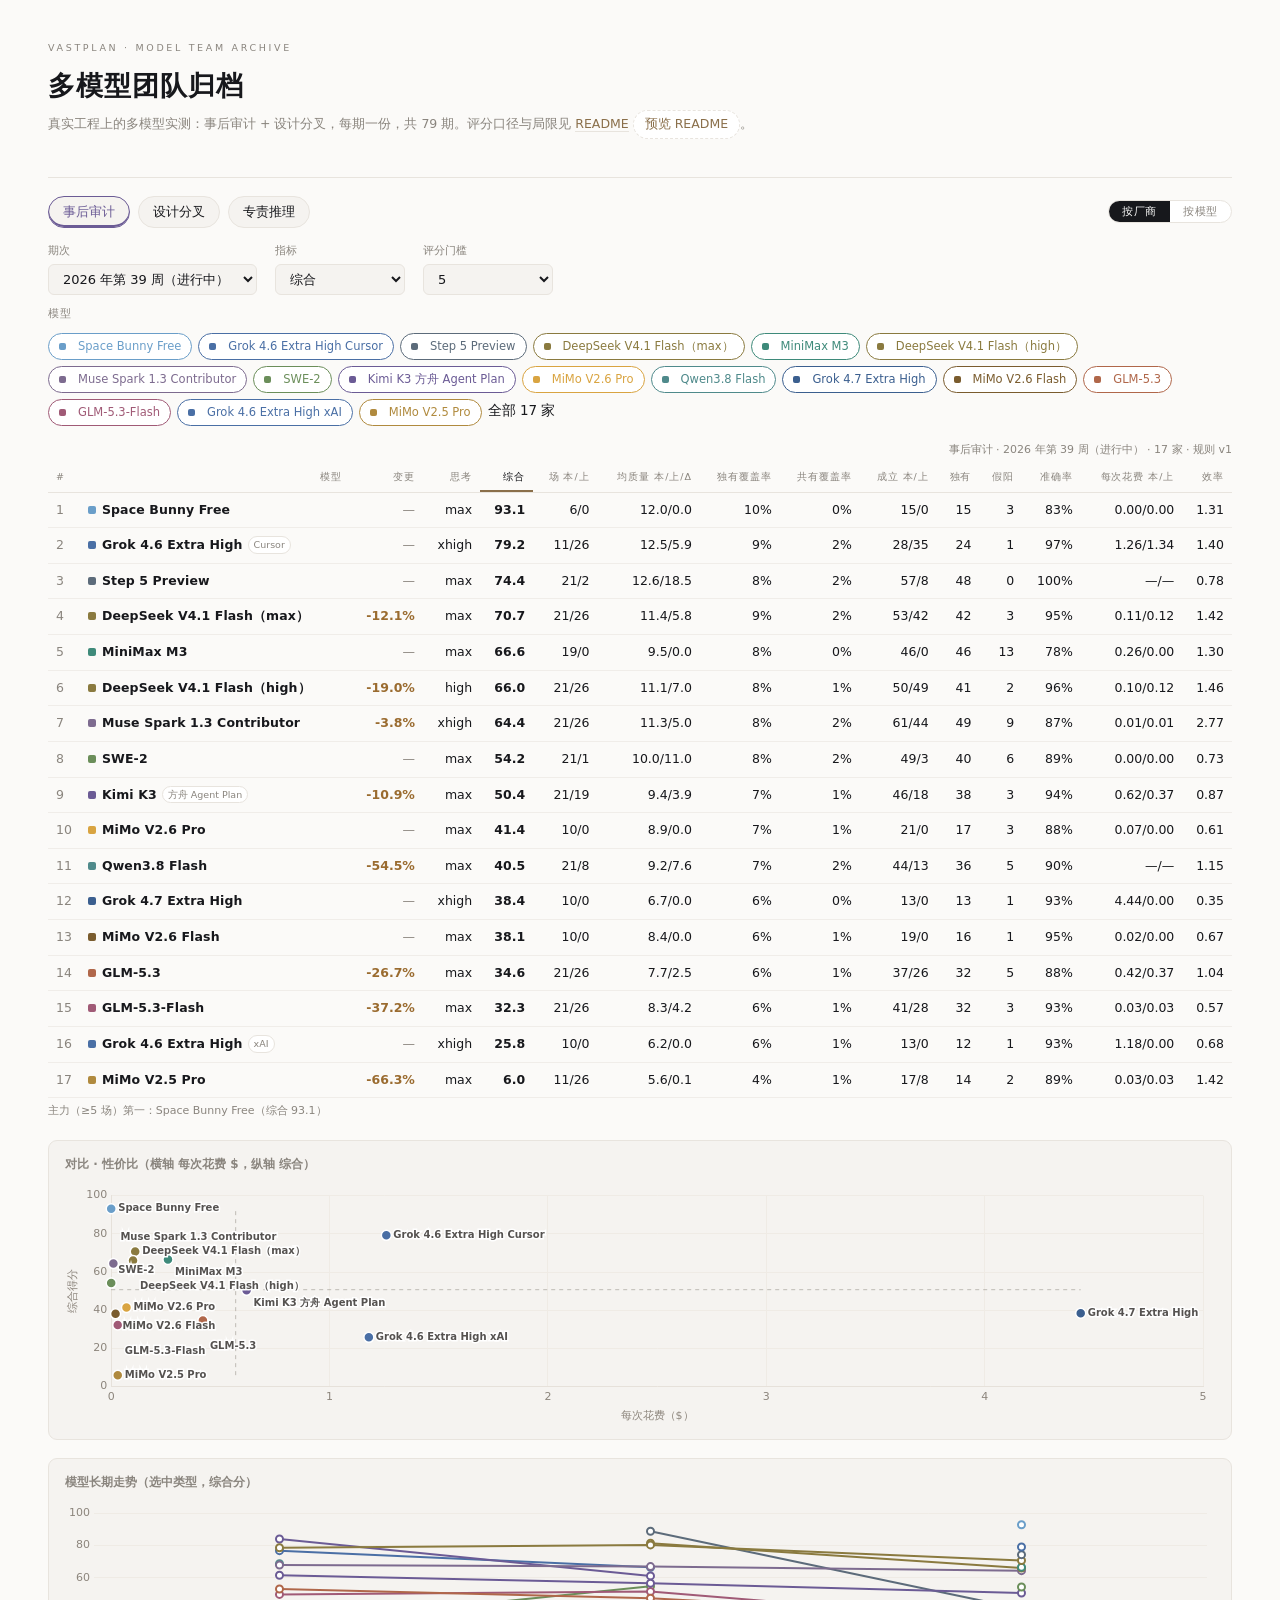
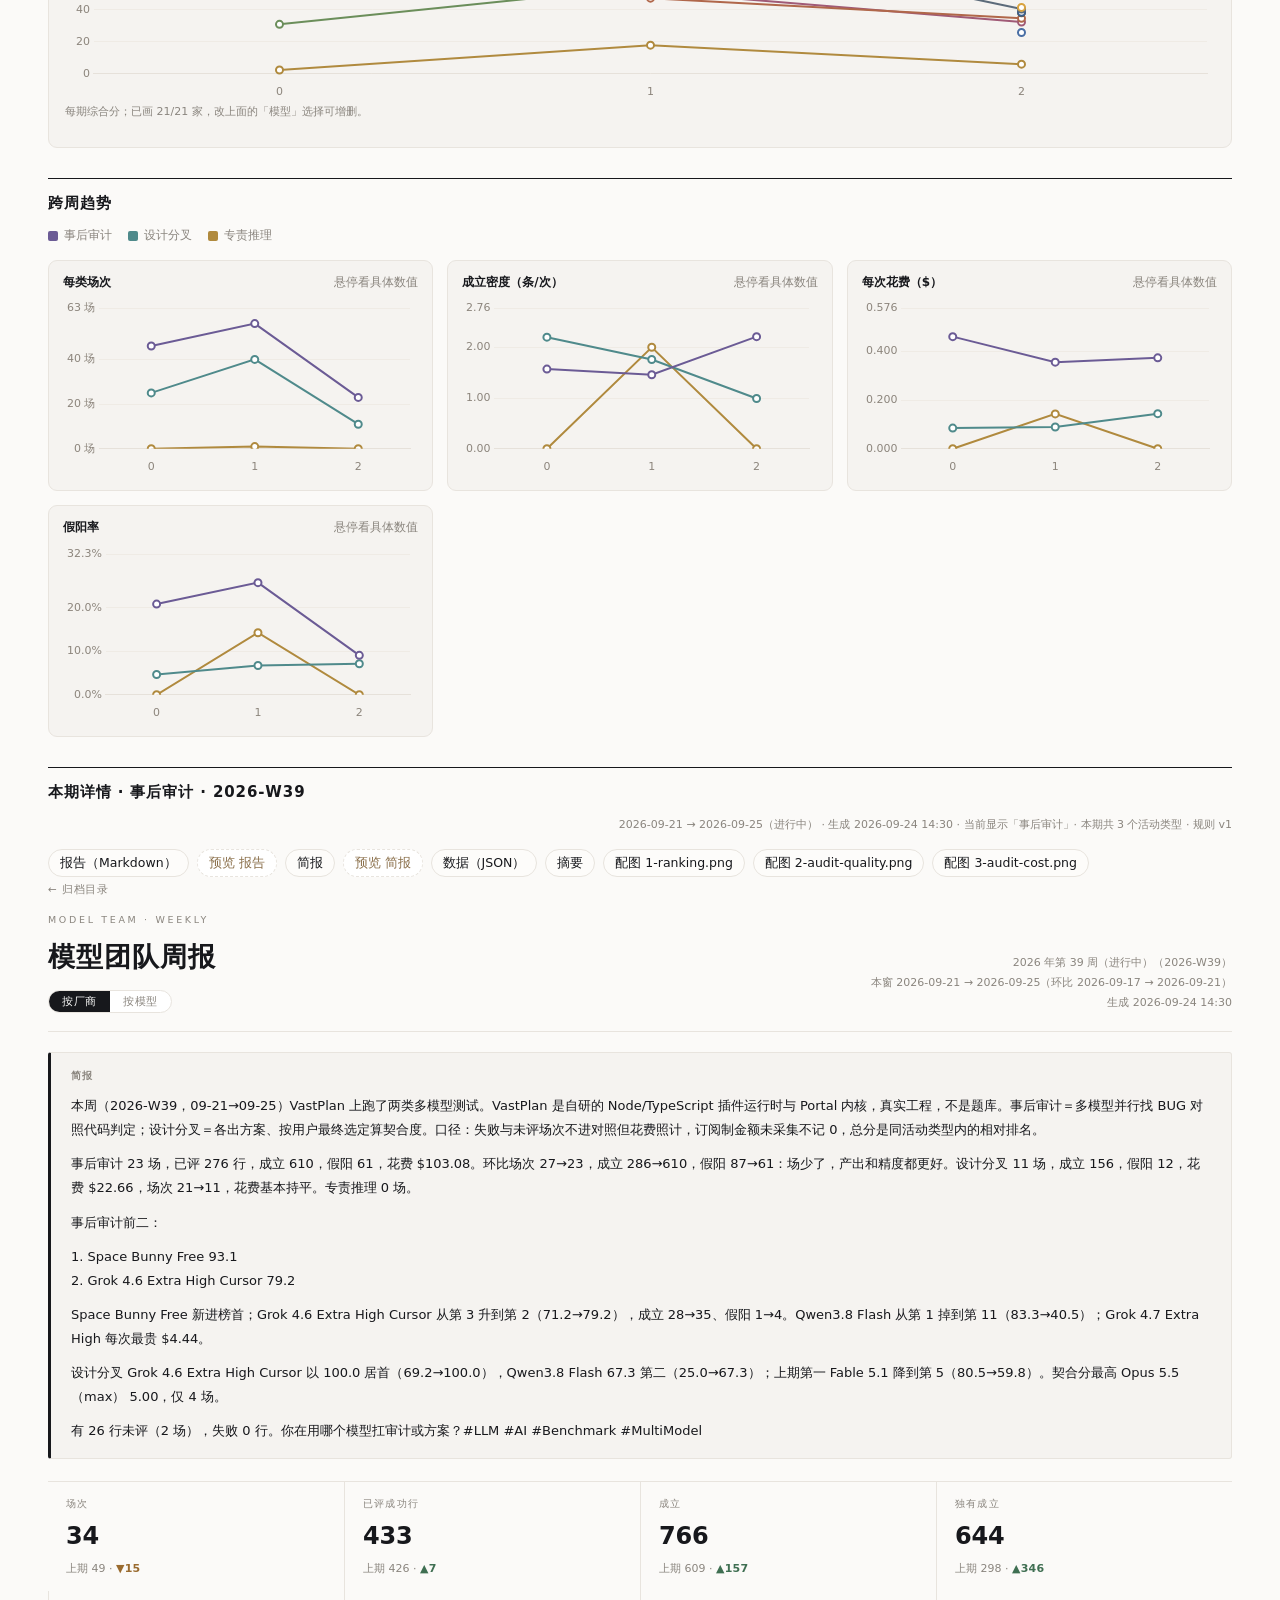
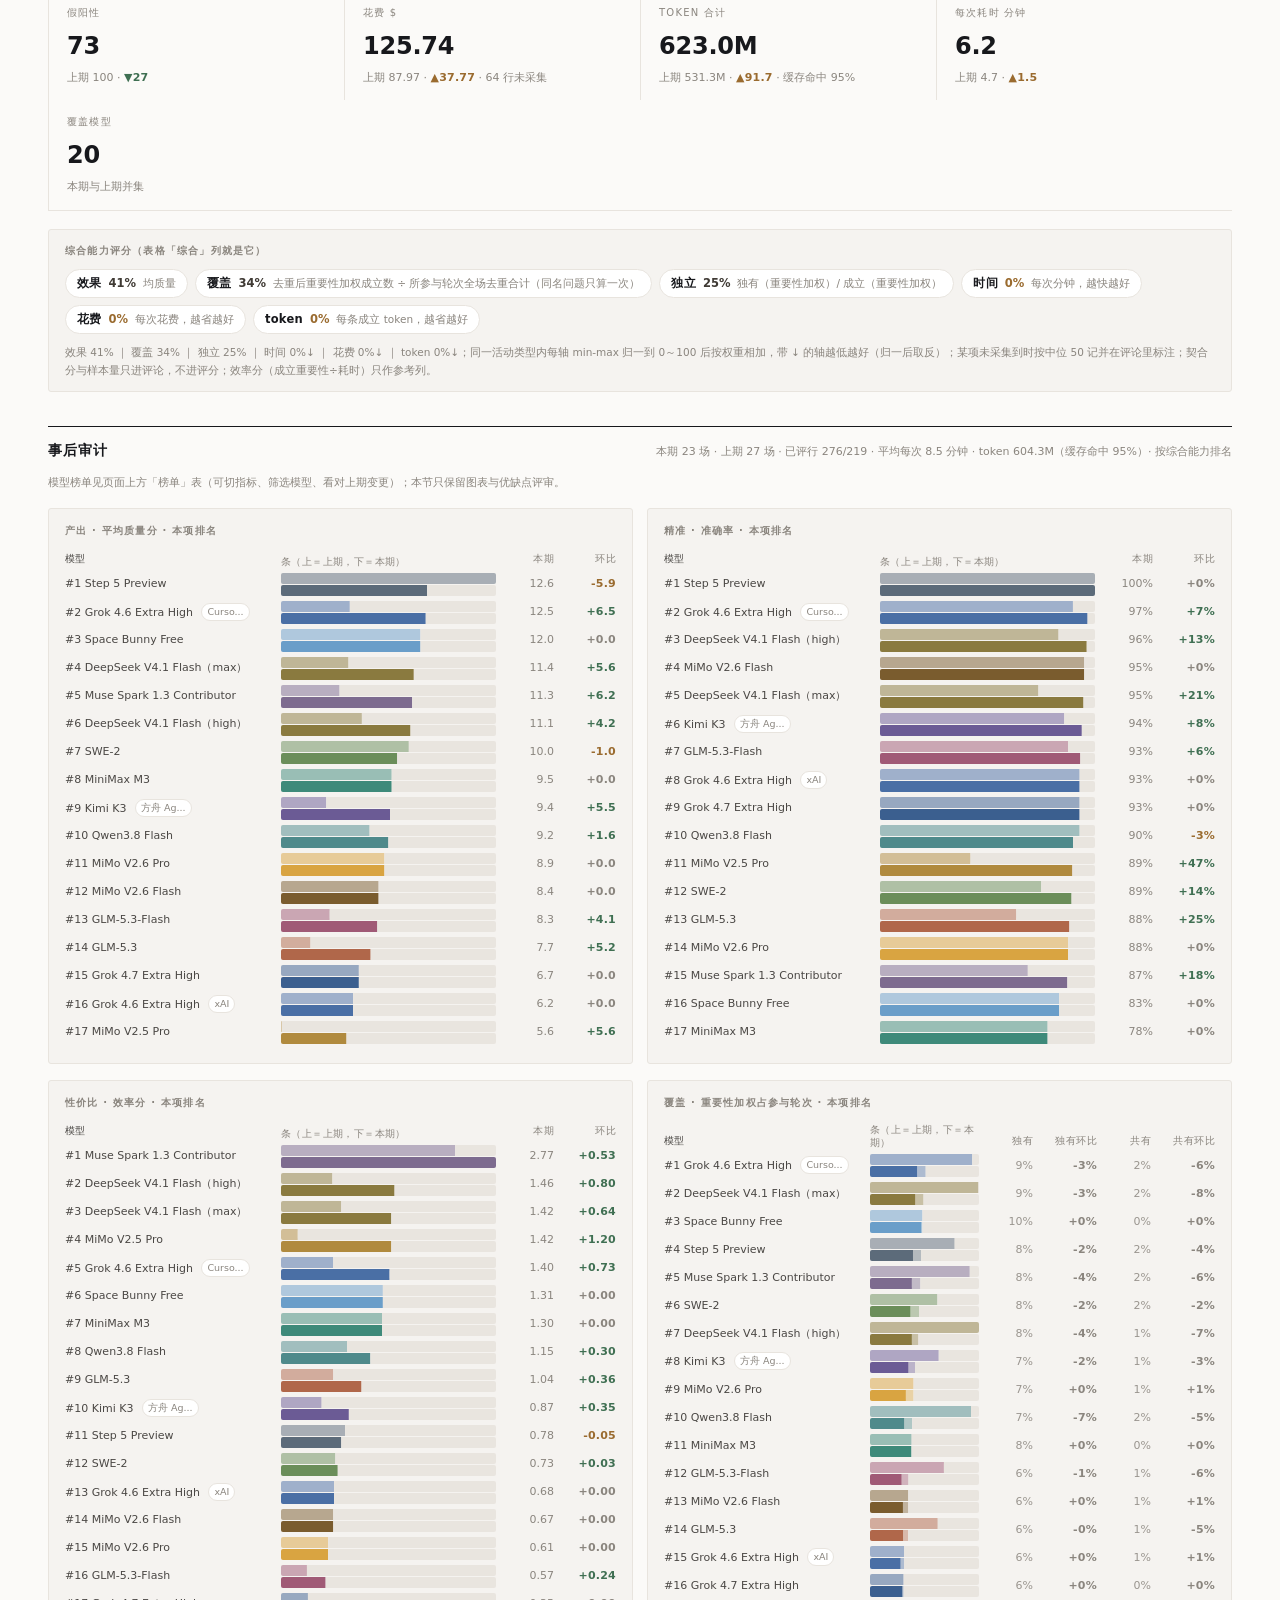
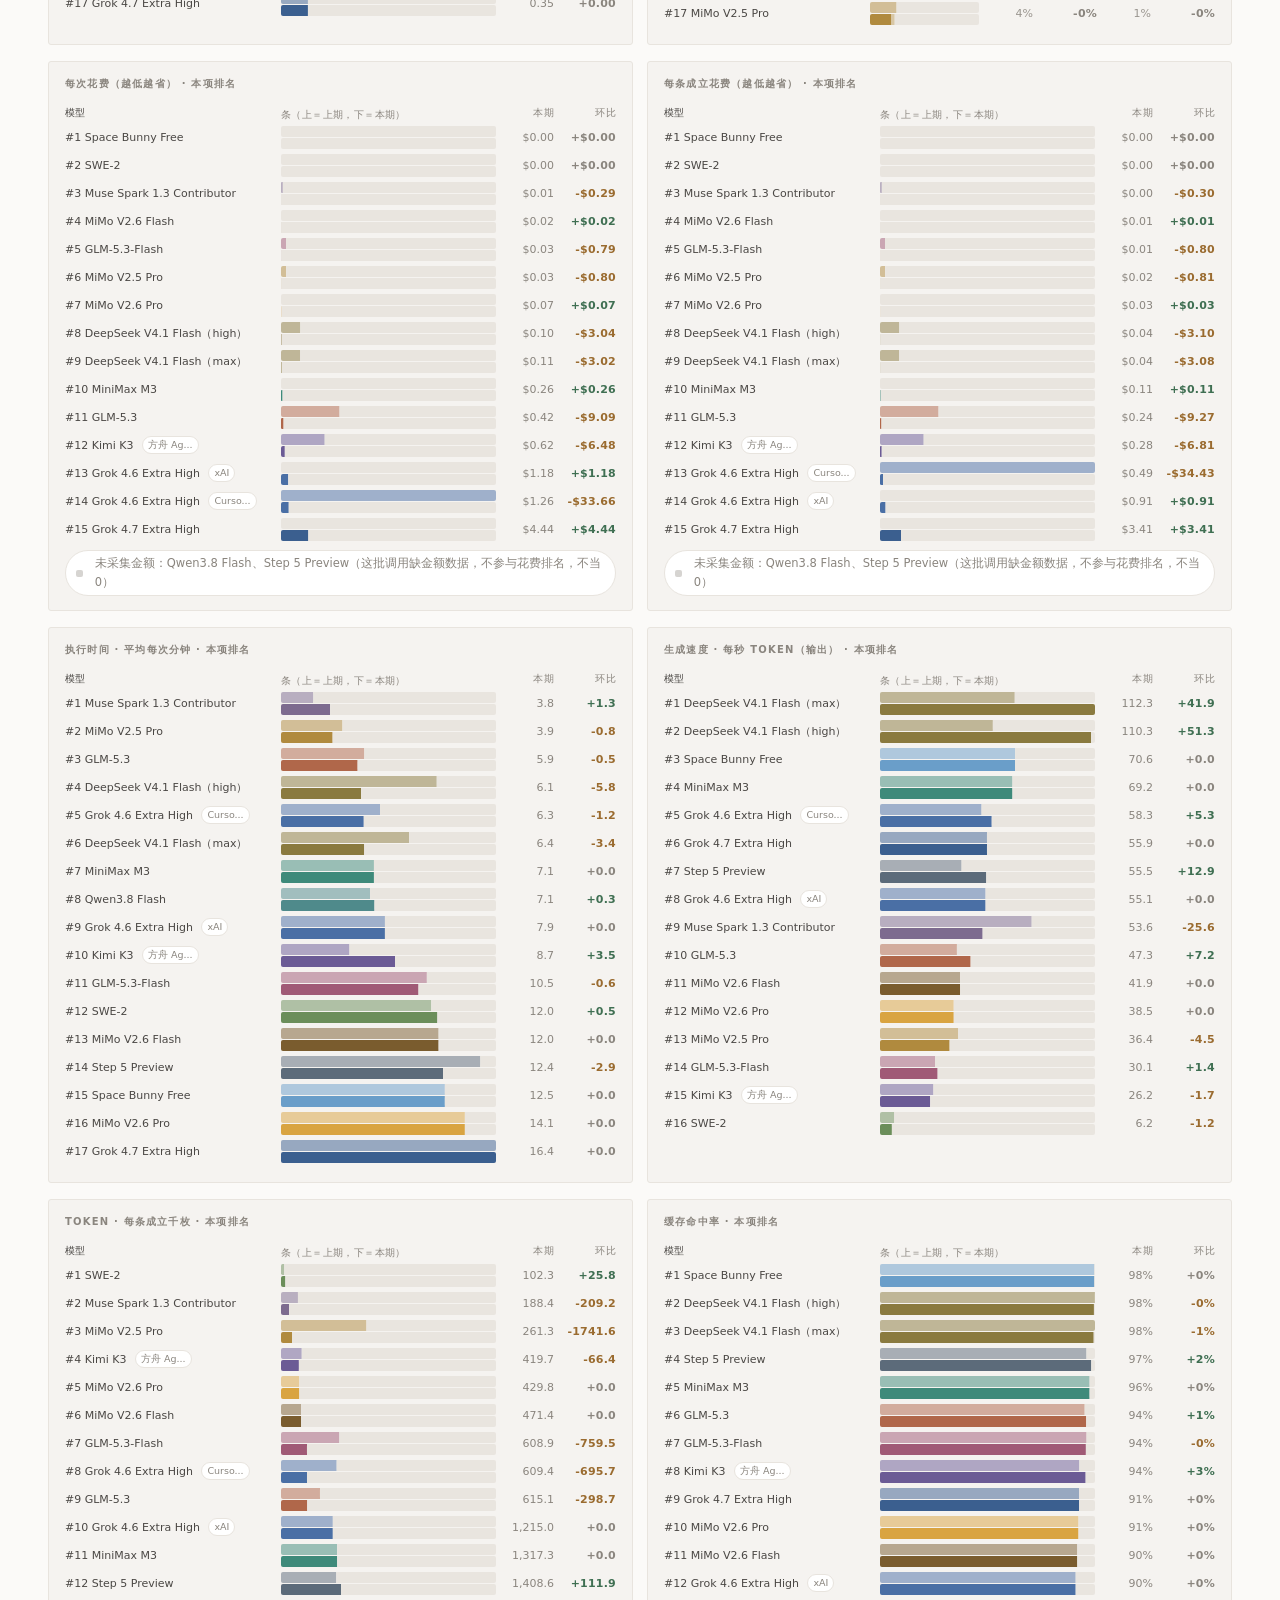
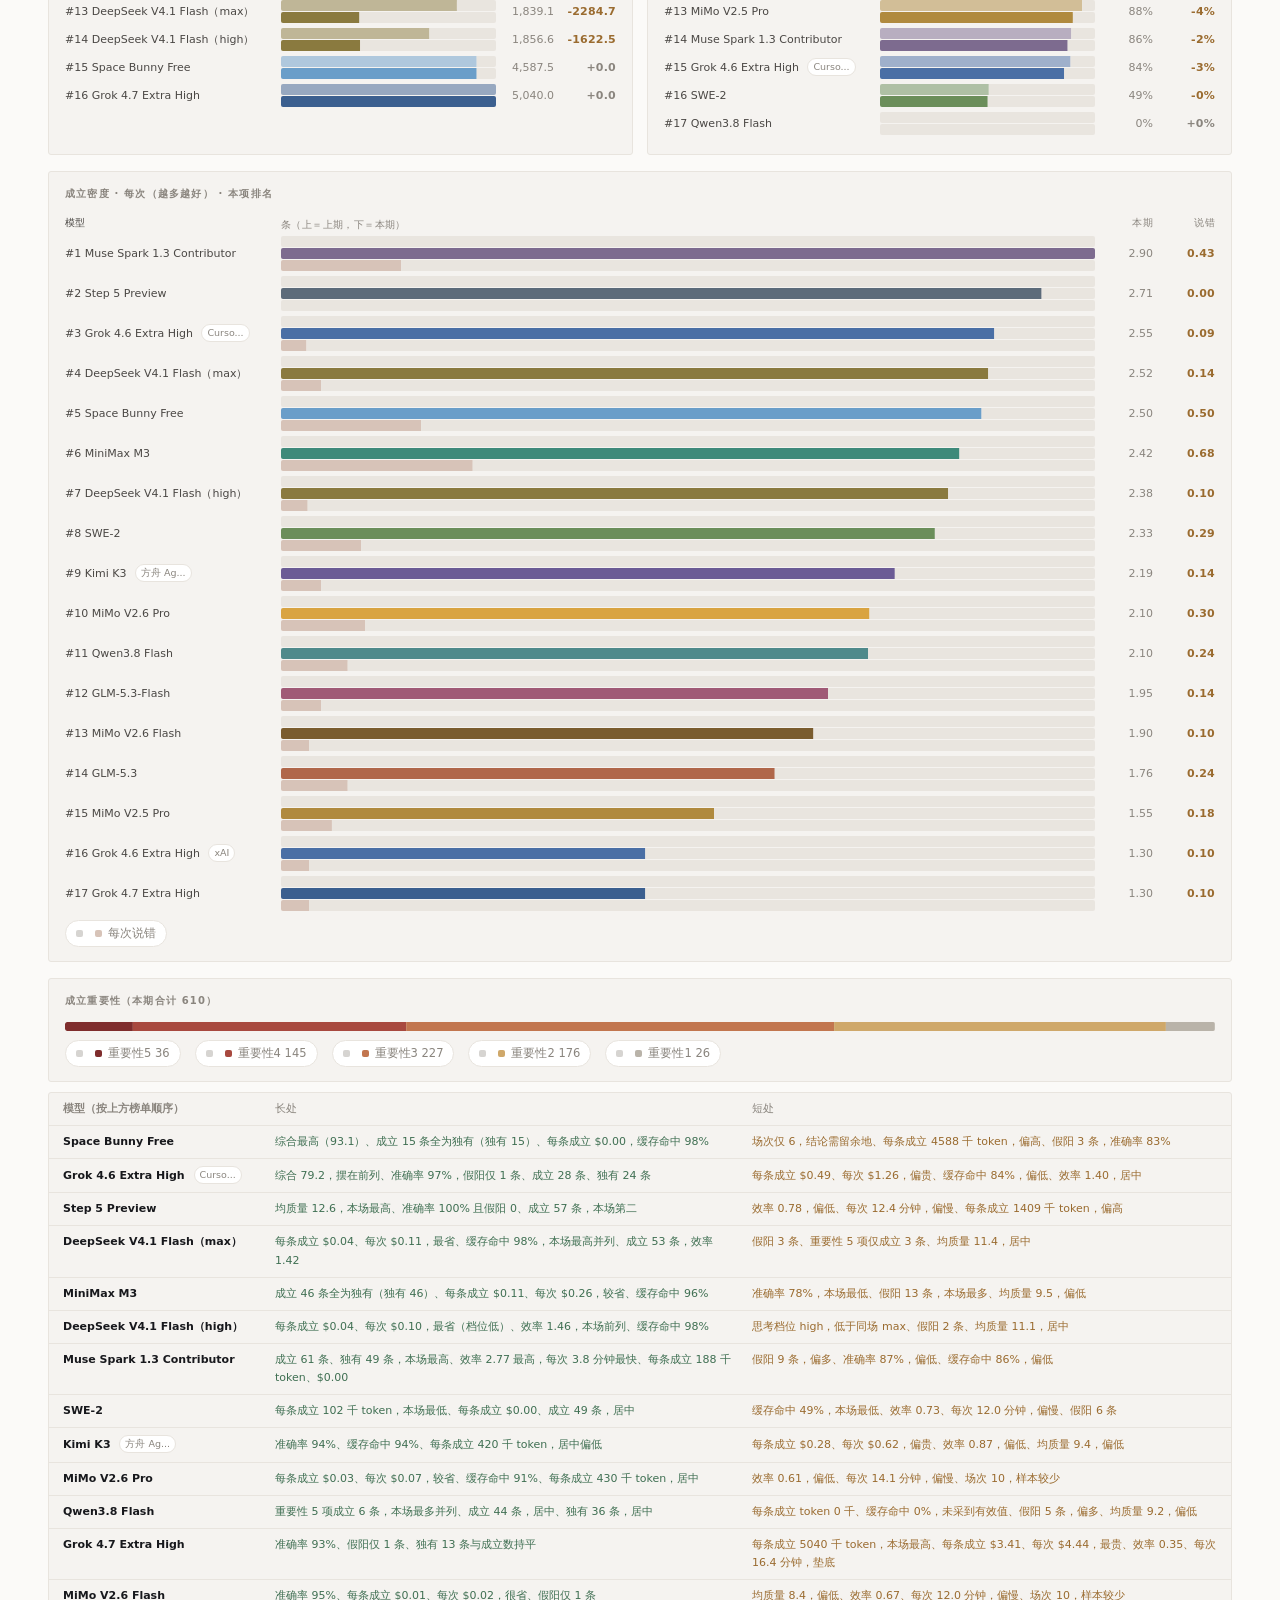
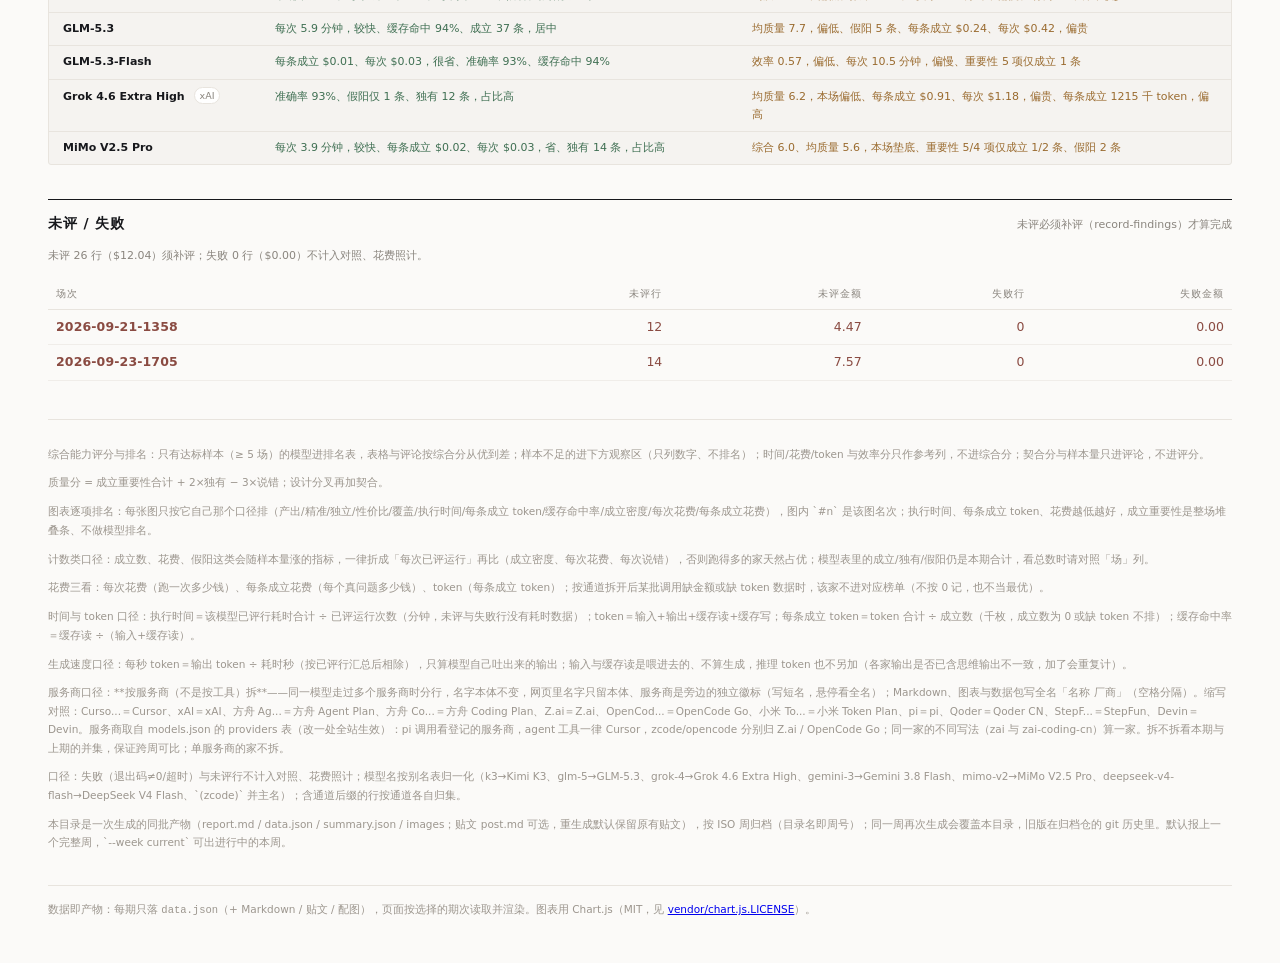
==== commit aec26353: "周报归档 2026-09-24 14:30（2026-W39）" ====
--- a/index.html
+++ b/index.html
@@ -8,7 +8,7 @@
 <header class="page-head">
 <p class="kicker">VastPlan · Model Team Archive</p>
 <h1>多模型团队归档</h1>
-<p class="sub">真实工程上的多模型实测：事后审计 + 设计分叉，每期一份，共 75 期。评分口径与局限见 <a href="README.md">README</a>
+<p class="sub">真实工程上的多模型实测：事后审计 + 设计分叉，每期一份，共 79 期。评分口径与局限见 <a href="README.md">README</a>
 <button type="button" class="ghost" id="readme-preview">预览 README</button>。</p>
 </header>
 
@@ -55,9 +55,9 @@
 
 <footer>数据即产物：每期只落 <code>data.json</code>（+ Markdown / 贴文 / 配图），页面按选择的期次读取并渲染。图表用 Chart.js（MIT，见 <a href="vendor/chart.js.LICENSE">vendor/chart.js.LICENSE</a>）。</footer>
 </main>
-<script id="board-data" type="application/json">{"weeks":[{"stamp":"2026-W37","label":"2026 年第 37 周","partial":false,"dir":"weekly/2026-W37","files":["data.json","post.md","report.md","summary.json"],"images":["weekly/2026-W37/images/1-ranking.png","weekly/2026-W37/images/2-audit-quality.png","weekly/2026-W37/images/3-audit-cost.png","weekly/2026-W37/images/4-design.png"],"scoring":{"version":1,"min_sessions":5,"neutral_part":50,"axes":[{"key":"quality","label":"效果","desc":"均质量","weight":0.41,"invert":false},{"key":"coverage","label":"覆盖","desc":"去重后重要性加权成立数 ÷ 所参与轮次全场去重合计（同名问题只算一次）","weight":0.34,"invert":false},{"key":"unique_ratio","label":"独立","desc":"独有（重要性加权）/ 成立（重要性加权）","weight":0.25,"invert":false},{"key":"duration","label":"时间","desc":"每次分钟，越快越好","weight":0,"invert":true},{"key":"cost","label":"花费","desc":"每次花费，越省越好","weight":0,"invert":true},{"key":"tokens_per_confirm","label":"token","desc":"每条成立 token，越省越好","weight":0,"invert":true}]}},{"stamp":"2026-W38","label":"2026 年第 38 周","partial":false,"dir":"weekly/2026-W38","files":["data.json","post.md","report.md","summary.json"],"images":["weekly/2026-W38/images/1-ranking.png","weekly/2026-W38/images/2-audit-quality.png","weekly/2026-W38/images/3-audit-cost.png","weekly/2026-W38/images/4-design.png"],"scoring":{"version":1,"min_sessions":5,"neutral_part":50,"axes":[{"key":"quality","label":"效果","desc":"均质量","weight":0.41,"invert":false},{"key":"coverage","label":"覆盖","desc":"去重后重要性加权成立数 ÷ 所参与轮次全场去重合计（同名问题只算一次）","weight":0.34,"invert":false},{"key":"unique_ratio","label":"独立","desc":"独有（重要性加权）/ 成立（重要性加权）","weight":0.25,"invert":false},{"key":"duration","label":"时间","desc":"每次分钟，越快越好","weight":0,"invert":true},{"key":"cost","label":"花费","desc":"每次花费，越省越好","weight":0,"invert":true},{"key":"tokens_per_confirm","label":"token","desc":"每条成立 token，越省越好","weight":0,"invert":true}]}},{"stamp":"2026-W39","label":"2026 年第 39 周（进行中）","partial":true,"dir":"weekly/2026-W39","files":["data.json","post.md","report.md","summary.json"],"images":["weekly/2026-W39/images/1-ranking.png","weekly/2026-W39/images/2-audit-quality.png","weekly/2026-W39/images/3-audit-cost.png","weekly/2026-W39/images/4-design.png"],"scoring":{"version":1,"min_sessions":5,"neutral_part":50,"axes":[{"key":"quality","label":"效果","desc":"均质量","weight":0.41,"invert":false},{"key":"coverage","label":"覆盖","desc":"去重后重要性加权成立数 ÷ 所参与轮次全场去重合计（同名问题只算一次）","weight":0.34,"invert":false},{"key":"unique_ratio","label":"独立","desc":"独有（重要性加权）/ 成立（重要性加权）","weight":0.25,"invert":false},{"key":"duration","label":"时间","desc":"每次分钟，越快越好","weight":0,"invert":true},{"key":"cost","label":"花费","desc":"每次花费，越省越好","weight":0,"invert":true},{"key":"tokens_per_confirm","label":"token","desc":"每条成立 token，越省越好","weight":0,"invert":true}]}}],"kinds":{"事后审计":{"metrics":["思考","综合","场 本/上","均质量 本/上/Δ","独有覆盖率","共有覆盖率","成立 本/上","独有","假阳","准确率","每次花费 本/上","效率"],"weeks":{"2026-W37":{"note":"主力（≥5 场）第一：Kimi K3 Cursor（综合 84.1）","rows":[{"rank":"1","name":"Kimi K3","badge":"Cursor","dot":"#6b5b95","cells":["max","84.1","14/4","7.4/20.8","15%","13%","26/23","14","5","84%","0.93/1.59","1.26"],"cost_run":0.93,"sessions":14,"raw":{"quality":7.357142857142857,"coverage":0.2800169799071099,"unique_ratio":0.5670103092783505,"duration":4.64404761904762,"cost":0.9333294285714285,"tokens_per_confirm":721.7381153846154},"observed":{"quality":7.357142857142857,"confirmed":26,"coverage":0.2800169799071099}},{"rank":"2","name":"DeepSeek V4.1 Flash（max）","badge":"","dot":"#8a7a3f","cells":["max","78.7","19/0","8.2/0.0","12%","15%","46/0","24","6","88%","0.35/0.00","1.66"],"cost_run":0.35,"sessions":19,"raw":{"quality":8.210526315789474,"coverage":0.26810570652416627,"unique_ratio":0.4566929133858268,"duration":6.889473684210526,"cost":0.3480623157894737,"tokens_per_confirm":1823.6057391304348},"observed":{"quality":8.210526315789474,"confirmed":46,"coverage":0.26810570652416627}},{"rank":"3","name":"Grok 4.6 Extra High","badge":"","dot":"#4a6fa5","cells":["xhigh","76.9","40/2","7.2/5.0","14%","14%","70/2","34","9","89%","1.15/1.89","0.77"],"cost_run":1.15,"sessions":40,"raw":{"quality":7.175,"coverage":0.270141908824718,"unique_ratio":0.5058365758754864,"duration":8.26,"cost":1.1488922499999998,"tokens_per_confirm":824.9191},"observed":{"quality":7.175,"confirmed":70,"coverage":0.270141908824718}},{"rank":"4","name":"Gemini 3.8 Flash","badge":"","dot":"#4f8a8b","cells":["high","68.7","38/3","6.0/8.3","12%","16%","77/13","36","36","68%","0.86/1.81","0.91"],"cost_run":0.86,"sessions":38,"raw":{"quality":6,"coverage":0.2877375269530238,"unique_ratio":0.43410852713178294,"duration":7.9298245614035086,"cost":0.8598536842105262,"tokens_per_confirm":2709.0933766233766},"observed":{"quality":6,"confirmed":77,"coverage":0.2877375269530238}},{"rank":"5","name":"Muse Spark 1.3 Contributor","badge":"","dot":"#7d6b8f","cells":["xhigh","67.8","14/0","5.2/0.0","13%","8%","22/0","15","7","76%","0.01/0.00","2.47"],"cost_run":0.01,"sessions":14,"raw":{"quality":5.214285714285714,"coverage":0.2056642384942524,"unique_ratio":0.703125,"duration":1.9047619047619049,"cost":0.008761642857142857,"tokens_per_confirm":251.57472727272727},"observed":{"quality":5.214285714285714,"confirmed":22,"coverage":0.2056642384942524}},{"rank":"6","name":"Kimi K3","badge":"方舟 Agent Plan","dot":"#6b5b95","cells":["max","61.5","29/0","5.9/0.0","11%","16%","49/0","20","11","82%","0.56/0.00","0.73"],"cost_run":0.56,"sessions":29,"raw":{"quality":5.862068965517241,"coverage":0.2666764803226576,"unique_ratio":0.4,"duration":8.558045977011494,"cost":0.5625379310344828,"tokens_per_confirm":442.21395918367347},"observed":{"quality":5.862068965517241,"confirmed":49,"coverage":0.2666764803226576}},{"rank":"7","name":"GLM-5.3","badge":"","dot":"#b0674a","cells":["max","52.9","43/3","5.3/5.3","9%","16%","73/14","25","21","78%","0.42/0.26","0.88"],"cost_run":0.42,"sessions":43,"raw":{"quality":5.348837209302325,"coverage":0.2508447871136474,"unique_ratio":0.3617886178861789,"duration":6.474806201550388,"cost":0.41647495348837205,"tokens_per_confirm":636.5104109589041},"observed":{"quality":5.348837209302325,"confirmed":73,"coverage":0.2508447871136474}},{"rank":"8","name":"GLM-5.3-Flash","badge":"","dot":"#a05a76","cells":["max","49.5","40/3","5.7/7.7","8%","14%","59/18","24","4","94%","0.03/0.04","0.50"],"cost_run":0.03,"sessions":40,"raw":{"quality":5.725,"coverage":0.22273448750993802,"unique_ratio":0.3613861386138614,"duration":9.41,"cost":0.026175025,"tokens_per_confirm":825.9896779661017},"observed":{"quality":5.725,"confirmed":59,"coverage":0.22273448750993802}},{"rank":"9","name":"DeepSeek V4 Flash","badge":"","dot":"#6b8e5a","cells":["max","30.9","35/0","3.8/0.0","7%","12%","41/0","16","11","79%","0.19/0.00","0.52"],"cost_run":0.19,"sessions":35,"raw":{"quality":3.7714285714285714,"coverage":0.18455375154551962,"unique_ratio":0.35251798561151076,"duration":7.163333333333333,"cost":0.18662639999999997,"tokens_per_confirm":1933.172731707317},"observed":{"quality":3.7714285714285714,"confirmed":41,"coverage":0.18455375154551962}},{"rank":"10","name":"MiMo V2.5 Pro","badge":"","dot":"#b08a3e","cells":["max","2.4","35/0","0.7/0.0","4%","7%","18/0","7","17","51%","0.03/0.00","0.49"],"cost_run":0.03,"sessions":35,"raw":{"quality":0.7142857142857143,"coverage":0.11080344170825297,"unique_ratio":0.38571428571428573,"duration":5.185238095238095,"cost":0.031622942857142865,"tokens_per_confirm":953.5028888888888},"observed":{"quality":0.7142857142857143,"confirmed":18,"coverage":0.11080344170825297}}]},"2026-W38":{"note":"样本 \u003c 5 场未进排名，见下方观察区（Gemini 3.8 Flash、Step 5 Preview、SWE-2）；主力（≥5 场）第一：Qwen3.8 Flash（综合 89.0）","rows":[{"rank":"1","name":"Qwen3.8 Flash","badge":"","dot":"#5c6b7a","cells":["max","89.0","8/0","7.6/0.0","13%","8%","13/0","9","1","93%","—/0.00","0.85"],"cost_run":null,"sessions":8,"raw":{"quality":7.625,"coverage":0.20590129943332228,"unique_ratio":0.7083333333333334,"duration":6.810416666666667,"cost":null,"tokens_per_confirm":0},"observed":{"quality":7.625,"confirmed":13,"coverage":0.20590129943332228}},{"rank":"2","name":"DeepSeek V4.1 Flash（high）","badge":"","dot":"#8a7a3f","cells":["high","81.5","37/0","6.8/0.0","13%","12%","73/0","39","18","80%","0.11/0.00","0.81"],"cost_run":0.11,"sessions":37,"raw":{"quality":6.8108108108108105,"coverage":0.24344883615767246,"unique_ratio":0.5306122448979592,"duration":10.324324324324325,"cost":0.11386716216216217,"tokens_per_confirm":2982.3761095890413},"observed":{"quality":6.8108108108108105,"confirmed":73,"coverage":0.24344883615767246}},{"rank":"3","name":"DeepSeek V4.1 Flash（max）","badge":"","dot":"#8a7a3f","cells":["max","80.4","51/19","6.6/8.2","12%","15%","95/46","44","30","76%","0.40/0.35","0.91"],"cost_run":0.4,"sessions":51,"raw":{"quality":6.607843137254902,"coverage":0.2731661329249049,"unique_ratio":0.43967828418230565,"duration":9.986601307189543,"cost":0.4021229019607843,"tokens_per_confirm":3192.9554315789474},"observed":{"quality":6.607843137254902,"confirmed":95,"coverage":0.2731661329249049}},{"rank":"4","name":"Muse Spark 1.3 Contributor","badge":"","dot":"#7d6b8f","cells":["xhigh","66.9","54/14","4.9/5.2","11%","13%","102/22","48","51","67%","0.01/0.01","2.66"],"cost_run":0.01,"sessions":54,"raw":{"quality":4.888888888888889,"coverage":0.24174884556910117,"unique_ratio":0.44857142857142857,"duration":2.5086419753086417,"cost":0.011769592592592592,"tokens_per_confirm":345.4275196078431},"observed":{"quality":4.888888888888889,"confirmed":102,"coverage":0.24174884556910117}},{"rank":"5","name":"Grok 4.6 Extra High","badge":"","dot":"#4a6fa5","cells":["xhigh","66.5","51/40","5.4/7.2","10%","13%","73/70","28","15","83%","1.35/1.15","0.70"],"cost_run":1.35,"sessions":51,"raw":{"quality":5.372549019607843,"coverage":0.226112085396691,"unique_ratio":0.4416403785488959,"duration":7.728104575163399,"cost":1.3492420784313726,"tokens_per_confirm":1223.2433835616437},"observed":{"quality":5.372549019607843,"confirmed":73,"coverage":0.226112085396691}},{"rank":"6","name":"Kimi K3","badge":"Cursor","dot":"#6b5b95","cells":["max","61.1","7/14","5.3/7.4","8%","18%","12/26","3","3","80%","0.84/0.93","1.02"],"cost_run":0.84,"sessions":7,"raw":{"quality":5.285714285714286,"coverage":0.2584708088829839,"unique_ratio":0.25,"duration":5.93095238095238,"cost":0.8431731428571428,"tokens_per_confirm":704.9794166666667},"observed":{"quality":5.285714285714286,"confirmed":12,"coverage":0.2584708088829839}},{"rank":"7","name":"Kimi K3","badge":"方舟 Agent Plan","dot":"#6b5b95","cells":["max","56.6","47/29","4.5/5.9","8%","12%","67/49","26","18","79%","0.50/0.56","0.64"],"cost_run":0.5,"sessions":47,"raw":{"quality":4.48936170212766,"coverage":0.2005489742674353,"unique_ratio":0.42023346303501946,"duration":7.6879432624113475,"cost":0.5022655531914894,"tokens_per_confirm":469.57167164179106},"observed":{"quality":4.48936170212766,"confirmed":67,"coverage":0.2005489742674353}},{"rank":"8","name":"DeepSeek V4 Flash","badge":"","dot":"#6b8e5a","cells":["max","54.6","23/35","4.5/3.8","7%","18%","37/41","8","11","77%","0.26/0.19","0.60"],"cost_run":0.26,"sessions":23,"raw":{"quality":4.478260869565218,"coverage":0.2478766891784168,"unique_ratio":0.23943661971830985,"duration":9.929710144927535,"cost":0.26451913043478265,"tokens_per_confirm":1814.9964054054055},"observed":{"quality":4.478260869565218,"confirmed":37,"coverage":0.2478766891784168}},{"rank":"9","name":"GLM-5.3-Flash","badge":"","dot":"#a05a76","cells":["max","51.4","54/40","4.6/5.7","7%","12%","73/59","25","13","85%","0.03/0.03","0.42"],"cost_run":0.03,"sessions":54,"raw":{"quality":4.555555555555555,"coverage":0.19148774896335705,"unique_ratio":0.3443223443223443,"duration":11.076234567901233,"cost":0.0320495,"tokens_per_confirm":1124.7335205479453},"observed":{"quality":4.555555555555555,"confirmed":73,"coverage":0.19148774896335705}},{"rank":"10","name":"GLM-5.3","badge":"","dot":"#b0674a","cells":["max","47.2","54/43","3.6/5.3","7%","12%","69/73","25","29","70%","0.40/0.42","0.76"],"cost_run":0.4,"sessions":54,"raw":{"quality":3.5555555555555554,"coverage":0.18757129987719517,"unique_ratio":0.37453183520599254,"duration":6.62283950617284,"cost":0.4013702592592592,"tokens_per_confirm":806.3027826086957},"observed":{"quality":3.5555555555555554,"confirmed":69,"coverage":0.18757129987719517}},{"rank":"11","name":"MiMo V2.5 Pro","badge":"","dot":"#b08a3e","cells":["max","17.9","54/35","-0.3/0.7","4%","3%","22/18","12","35","39%","0.03/0.03","0.45"],"cost_run":0.03,"sessions":54,"raw":{"quality":-0.3333333333333333,"coverage":0.06550863669181657,"unique_ratio":0.575,"duration":4.828703703703704,"cost":0.032500296296296305,"tokens_per_confirm":1201.3830454545455},"observed":{"quality":-0.3333333333333333,"confirmed":22,"coverage":0.06550863669181657}},{"rank":"","name":"Gemini 3.8 Flash","badge":"","dot":"#4f8a8b","cells":["high","—","3/38","1.7/6.0","5%","12%","2/77","0","1","67%","1.25/0.86","0.32"],"cost_run":1.25,"sessions":3,"raw":{"quality":1.6666666666666667,"coverage":0.17724519632414368,"unique_ratio":0,"duration":8.88888888888889,"cost":1.245469,"tokens_per_confirm":11881.4935},"observed":{"quality":1.6666666666666667,"confirmed":2,"coverage":0.17724519632414368}},{"rank":"","name":"Step 5 Preview","badge":"","dot":"#5c6b7a","cells":["max","—","2/0","18.5/0.0","10%","8%","8/0","6","0","100%","—/0.00","0.82"],"cost_run":null,"sessions":2,"raw":{"quality":18.5,"coverage":0.17857965122780706,"unique_ratio":0.68,"duration":15.233333333333333,"cost":null,"tokens_per_confirm":1296.689375},"observed":{"quality":18.5,"confirmed":8,"coverage":0.17857965122780706}},{"rank":"","name":"SWE-2","badge":"","dot":"#8f7f6a","cells":["max","—","1/0","11.0/0.0","9%","6%","3/0","3","1","75%","0.00/0.00","0.70"],"cost_run":0,"sessions":1,"raw":{"quality":11,"coverage":0.15165364391370584,"unique_ratio":1,"duration":11.483333333333333,"cost":0,"tokens_per_confirm":76.56166666666667},"observed":{"quality":11,"confirmed":3,"coverage":0.15165364391370584}}]},"2026-W39":{"note":"样本 \u003c 5 场未进排名，见下方观察区（Space Bunny Free）；主力（≥5 场）第一：Grok 4.6 Extra High Cursor（综合 78.9）","rows":[{"rank":"1","name":"Grok 4.6 Extra High","badge":"Cursor","dot":"#4a6fa5","cells":["xhigh","78.9","11/26","12.5/5.9","9%","2%","28/35","24","1","97%","1.26/1.34","1.40"],"cost_run":1.26,"sessions":11,"raw":{"quality":12.454545454545455,"coverage":0.10668538811115018,"unique_ratio":0.8446601941747572,"duration":6.325757575757576,"cost":1.2572138181818184,"tokens_per_confirm":609.3662142857144},"observed":{"quality":12.454545454545455,"confirmed":28,"coverage":0.10668538811115018}},{"rank":"2","name":"MiniMax M3","badge":"","dot":"#3e8a7a","cells":["max","72.9","16/0","10.4/0.0","8%","0%","42/0","42","12","78%","0.27/0.00","1.36"],"cost_run":0.27,"sessions":16,"raw":{"quality":10.375,"coverage":0.08382792252203047,"unique_ratio":1,"duration":7.039583333333334,"cost":0.26533181250000004,"tokens_per_confirm":1269.0987857142857},"observed":{"quality":10.375,"confirmed":42,"coverage":0.08382792252203047}},{"rank":"3","name":"Step 5 Preview","badge":"","dot":"#5c6b7a","cells":["max","72.5","18/2","12.8/18.5","8%","2%","51/8","42","0","100%","—/—","0.79"],"cost_run":null,"sessions":18,"raw":{"quality":12.833333333333334,"coverage":0.09712337904062071,"unique_ratio":0.82,"duration":12.318518518518518,"cost":null,"tokens_per_confirm":1414.7856078431373},"observed":{"quality":12.833333333333334,"confirmed":51,"coverage":0.09712337904062071}},{"rank":"4","name":"DeepSeek V4.1 Flash（high）","badge":"","dot":"#8a7a3f","cells":["high","70.8","18/26","11.8/7.0","8%","1%","45/49","37","2","96%","0.10/0.12","1.56"],"cost_run":0.1,"sessions":18,"raw":{"quality":11.777777777777779,"coverage":0.0952873937285032,"unique_ratio":0.8639455782312925,"duration":6.339814814814815,"cost":0.10259394444444445,"tokens_per_confirm":1845.8216222222222},"observed":{"quality":11.777777777777779,"confirmed":45,"coverage":0.0952873937285032}},{"rank":"5","name":"DeepSeek V4.1 Flash（max）","badge":"","dot":"#8a7a3f","cells":["max","68.3","18/26","11.4/5.8","8%","2%","46/42","36","3","94%","0.11/0.12","1.39"],"cost_run":0.11,"sessions":18,"raw":{"quality":11.444444444444445,"coverage":0.1007953496648557,"unique_ratio":0.8333333333333334,"duration":6.513888888888888,"cost":0.10939972222222222,"tokens_per_confirm":1849.9386304347827},"observed":{"quality":11.444444444444445,"confirmed":46,"coverage":0.1007953496648557}},{"rank":"6","name":"Muse Spark 1.3 Contributor","badge":"","dot":"#7d6b8f","cells":["xhigh","67.7","18/26","11.7/5.0","8%","2%","55/44","44","9","86%","0.01/0.01","2.89"],"cost_run":0.01,"sessions":18,"raw":{"quality":11.666666666666666,"coverage":0.09834736924869904,"unique_ratio":0.8289473684210527,"duration":3.8583333333333334,"cost":0.01124288888888889,"tokens_per_confirm":188.85320000000002},"observed":{"quality":11.666666666666666,"confirmed":55,"coverage":0.09834736924869904}},{"rank":"7","name":"Kimi K3","badge":"方舟 Agent Plan","dot":"#6b5b95","cells":["max","60.8","18/19","10.6/3.9","8%","1%","44/18","36","2","96%","0.53/0.37","0.95"],"cost_run":0.53,"sessions":18,"raw":{"quality":10.555555555555555,"coverage":0.0934514084163857,"unique_ratio":0.8472222222222222,"duration":8.074074074074074,"cost":0.5295671111111111,"tokens_per_confirm":286.1820681818182},"observed":{"quality":10.555555555555555,"confirmed":44,"coverage":0.0934514084163857}},{"rank":"8","name":"SWE-2","badge":"","dot":"#6b8e5a","cells":["max","56.6","18/1","10.6/11.0","8%","2%","44/3","35","5","90%","0.00/0.00","0.75"],"cost_run":0,"sessions":18,"raw":{"quality":10.555555555555555,"coverage":0.09651138393658154,"unique_ratio":0.7986577181208053,"duration":12.231481481481483,"cost":0,"tokens_per_confirm":98.77834090909091},"observed":{"quality":10.555555555555555,"confirmed":44,"coverage":0.09651138393658154}},{"rank":"9","name":"MiMo V2.6 Pro","badge":"","dot":"#d9a441","cells":["max","53.8","7/0","10.3/0.0","7%","1%","16/0","13","2","89%","0.06/0.00","0.63"],"cost_run":0.06,"sessions":7,"raw":{"quality":10.285714285714286,"coverage":0.08835458712135986,"unique_ratio":0.8269230769230769,"duration":12.176190476190476,"cost":0.05754385714285714,"tokens_per_confirm":350.7415},"observed":{"quality":10.285714285714286,"confirmed":16,"coverage":0.08835458712135986}},{"rank":"10","name":"MiMo V2.6 Flash","badge":"","dot":"#7a5c2e","cells":["max","50.6","7/0","9.4/0.0","7%","1%","15/0","13","1","94%","0.02/0.00","0.67"],"cost_run":0.02,"sessions":7,"raw":{"quality":9.428571428571429,"coverage":0.07816535859151998,"unique_ratio":0.8888888888888888,"duration":11.5,"cost":0.021771857142857145,"tokens_per_confirm":442.7596666666667},"observed":{"quality":9.428571428571429,"confirmed":15,"coverage":0.07816535859151998}},{"rank":"11","name":"Qwen3.8 Flash","badge":"","dot":"#4f8a8b","cells":["max","48.3","18/8","10.2/7.6","7%","2%","40/13","32","3","93%","—/—","1.23"],"cost_run":null,"sessions":18,"raw":{"quality":10.222222222222221,"coverage":0.08610746716791569,"unique_ratio":0.7954545454545454,"duration":7.4564814814814815,"cost":null,"tokens_per_confirm":0},"observed":{"quality":10.222222222222221,"confirmed":40,"coverage":0.08610746716791569}},{"rank":"12","name":"GLM-5.3","badge":"","dot":"#b0674a","cells":["max","41.7","18/26","8.4/2.5","7%","1%","35/26","30","5","88%","0.39/0.37","1.16"],"cost_run":0.39,"sessions":18,"raw":{"quality":8.444444444444445,"coverage":0.07876352591944567,"unique_ratio":0.8583333333333333,"duration":5.575925925925926,"cost":0.3909392222222222,"tokens_per_confirm":512.8505714285715},"observed":{"quality":8.444444444444445,"confirmed":35,"coverage":0.07876352591944567}},{"rank":"13","name":"GLM-5.3-Flash","badge":"","dot":"#a05a76","cells":["max","34.7","18/26","8.6/4.2","6%","1%","36/28","28","2","95%","0.03/0.03","0.58"],"cost_run":0.03,"sessions":18,"raw":{"quality":8.61111111111111,"coverage":0.0744795601911715,"unique_ratio":0.8141592920353983,"duration":10.799074074074074,"cost":0.02645594444444445,"tokens_per_confirm":598.7951111111112},"observed":{"quality":8.61111111111111,"confirmed":36,"coverage":0.0744795601911715}},{"rank":"14","name":"Grok 4.7 Extra High","badge":"","dot":"#3b5f8f","cells":["xhigh","31.9","7/0","6.0/0.0","6%","0%","8/0","8","1","89%","4.88/0.00","0.30"],"cost_run":4.88,"sessions":7,"raw":{"quality":6,"coverage":0.062153713758914444,"unique_ratio":0.9705882352941176,"duration":18.130952380952383,"cost":4.884898000000001,"tokens_per_confirm":6197.728625},"observed":{"quality":6,"confirmed":8,"coverage":0.062153713758914444}},{"rank":"15","name":"Grok 4.6 Extra High","badge":"xAI","dot":"#4a6fa5","cells":["xhigh","22.3","7/0","6.1/0.0","6%","1%","9/0","8","1","90%","1.07/0.00","0.59"],"cost_run":1.07,"sessions":7,"raw":{"quality":6.142857142857143,"coverage":0.06652052598598868,"unique_ratio":0.8648648648648649,"duration":7.873809523809524,"cost":1.0702957142857144,"tokens_per_confirm":1050.7334444444446},"observed":{"quality":6.142857142857143,"confirmed":9,"coverage":0.06652052598598868}},{"rank":"16","name":"MiMo V2.5 Pro","badge":"","dot":"#b08a3e","cells":["max","7.1","11/26","5.6/0.1","4%","1%","17/8","14","2","89%","0.03/0.03","1.42"],"cost_run":0.03,"sessions":11,"raw":{"quality":5.636363636363637,"coverage":0.047468578178007856,"unique_ratio":0.8536585365853658,"duration":3.943939393939394,"cost":0.028861181818181817,"tokens_per_confirm":261.30611764705884},"observed":{"quality":5.636363636363637,"confirmed":17,"coverage":0.047468578178007856}},{"rank":"","name":"Space Bunny Free","badge":"","dot":"#6a9ec9","cells":["max","—","3/0","11.0/0.0","8%","0%","7/0","7","2","78%","0.00/0.00","0.83"],"cost_run":0,"sessions":3,"raw":{"quality":11,"coverage":0.08730466671599539,"unique_ratio":1,"duration":10.86111111111111,"cost":0,"tokens_per_confirm":3701.919428571429},"observed":{"quality":11,"confirmed":7,"coverage":0.08730466671599539}}]}}},"设计分叉":{"metrics":["思考","综合","场 本/上","均质量 本/上/Δ","独有覆盖率","共有覆盖率","成立 本/上","独有","假阳","准确率","每次花费 本/上","契合 本/上"],"weeks":{"2026-W37":{"note":"主力（≥5 场）第一：Fable 5.1（综合 91.8）","rows":[{"rank":"1","name":"Fable 5.1","badge":"","dot":"#a45a52","cells":["high/medium","91.8","6/0","29.0/0.0","27%","26%","22/0","13","0","100%","0.60/0.00","4.33/0.00"],"cost_run":0.6,"sessions":6,"raw":{"quality":29,"coverage":0.5307449456508703,"unique_ratio":0.5833333333333334,"duration":1.575,"cost":0.6046191666666667,"tokens_per_confirm":14.3545},"observed":{"quality":29,"confirmed":22,"coverage":0.5307449456508703}},{"rank":"2","name":"Kimi K3","badge":"Cursor","dot":"#6b5b95","cells":["max","83.5","6/4","25.7/14.0","29%","14%","19/11","16","1","95%","0.15/0.64","4.17/0.00"],"cost_run":0.15,"sessions":6,"raw":{"quality":25.666666666666668,"coverage":0.4263503049504389,"unique_ratio":0.84,"duration":1.9416666666666667,"cost":0.14797233333333332,"tokens_per_confirm":13.736315789473686},"observed":{"quality":25.666666666666668,"confirmed":19,"coverage":0.4263503049504389}},{"rank":"3","name":"Kimi K3","badge":"方舟 Agent Plan","dot":"#6b5b95","cells":["max","69.0","18/0","23.9/0.0","19%","26%","55/0","24","1","98%","0.07/0.00","4.69/0.00"],"cost_run":0.07,"sessions":18,"raw":{"quality":23.944444444444443,"coverage":0.4475397501701756,"unique_ratio":0.4375,"duration":1.3148148148148147,"cost":0.0714045,"tokens_per_confirm":4.921436363636364},"observed":{"quality":23.944444444444443,"confirmed":55,"coverage":0.4475397501701756}},{"rank":"4","name":"Grok 4.6 Extra High","badge":"","dot":"#4a6fa5","cells":["xhigh","60.2","20/3","22.1/-1.0","16%","25%","56/0","24","1","98%","0.30/0.42","4.33/0.00"],"cost_run":0.3,"sessions":20,"raw":{"quality":22.1,"coverage":0.40957254650952557,"unique_ratio":0.3938053097345133,"duration":3.3825,"cost":0.29828330000000003,"tokens_per_confirm":102.52898214285715},"observed":{"quality":22.1,"confirmed":56,"coverage":0.40957254650952557}},{"rank":"5","name":"Gemini 3.8 Flash","badge":"","dot":"#4f8a8b","cells":["high","42.4","20/3","17.8/16.7","11%","23%","45/12","15","3","94%","0.05/0.47","4.00/0.00"],"cost_run":0.05,"sessions":20,"raw":{"quality":17.8,"coverage":0.33667238803092014,"unique_ratio":0.32222222222222224,"duration":1.035,"cost":0.0463451,"tokens_per_confirm":52.03171111111111},"observed":{"quality":17.8,"confirmed":45,"coverage":0.33667238803092014}},{"rank":"6","name":"GLM-5.3","badge":"","dot":"#b0674a","cells":["max","32.4","21/3","16.6/0.0","5%","26%","46/0","7","1","98%","0.04/0.03","3.79/0.00"],"cost_run":0.04,"sessions":21,"raw":{"quality":16.571428571428573,"coverage":0.3185806741473929,"unique_ratio":0.14367816091954022,"duration":1.6825396825396826,"cost":0.04084957142857143,"tokens_per_confirm":8.960152173913045},"observed":{"quality":16.571428571428573,"confirmed":46,"coverage":0.3185806741473929}},{"rank":"7","name":"DeepSeek V4 Flash","badge":"","dot":"#6b8e5a","cells":["max","29.2","21/0","15.2/0.0","6%","24%","43/0","8","1","98%","0.01/0.00","4.07/0.00"],"cost_run":0.01,"sessions":21,"raw":{"quality":15.19047619047619,"coverage":0.3031485753819608,"unique_ratio":0.17682926829268292,"duration":2.202380952380952,"cost":0.012142857142857143,"tokens_per_confirm":10.673116279069767},"observed":{"quality":15.19047619047619,"confirmed":43,"coverage":0.3031485753819608}},{"rank":"8","name":"GLM-5.3-Flash","badge":"","dot":"#a05a76","cells":["max","26.8","21/3","15.2/-2.0","5%","25%","42/0","6","1","98%","0.00/0.01","3.88/0.00"],"cost_run":0,"sessions":21,"raw":{"quality":15.19047619047619,"coverage":0.29697573587578796,"unique_ratio":0.11875,"duration":2.819047619047619,"cost":0.002554238095238095,"tokens_per_confirm":9.965119047619048},"observed":{"quality":15.19047619047619,"confirmed":42,"coverage":0.29697573587578796}},{"rank":"9","name":"DeepSeek V4.1 Flash（max）","badge":"","dot":"#8a7a3f","cells":["max","18.1","9/0","12.2/0.0","6%","11%","11/0","5","0","100%","0.03/0.00","3.33/0.00"],"cost_run":0.03,"sessions":9,"raw":{"quality":12.222222222222221,"coverage":0.17165942380926683,"unique_ratio":0.4,"duration":0.7537037037037037,"cost":0.02631177777777778,"tokens_per_confirm":27.466636363636365},"observed":{"quality":12.222222222222221,"confirmed":11,"coverage":0.17165942380926683}},{"rank":"10","name":"Muse Spark 1.3 Contributor","badge":"","dot":"#7d6b8f","cells":["xhigh","9.6","7/0","10.1/0.0","5%","11%","4/0","1","0","100%","0.00/0.00","3.71/0.00"],"cost_run":0,"sessions":7,"raw":{"quality":10.142857142857142,"coverage":0.16263248962996912,"unique_ratio":0.29411764705882354,"duration":0.8214285714285714,"cost":0.002262571428571429,"tokens_per_confirm":32.4725},"observed":{"quality":10.142857142857142,"confirmed":4,"coverage":0.16263248962996912}},{"rank":"11","name":"MiMo V2.5 Pro","badge":"","dot":"#b08a3e","cells":["max","5.6","18/0","9.1/0.0","3%","19%","24/0","2","9","73%","0.01/0.00","2.81/0.00"],"cost_run":0.01,"sessions":18,"raw":{"quality":9.11111111111111,"coverage":0.2231728911163976,"unique_ratio":0.061855670103092786,"duration":1.0814814814814815,"cost":0.005291666666666668,"tokens_per_confirm":40.073708333333336},"observed":{"quality":9.11111111111111,"confirmed":24,"coverage":0.2231728911163976}}]},"2026-W38":{"note":"样本 \u003c 5 场未进排名，见下方观察区（Gemini 3.8 Flash、Kimi K3 Cursor、Step 5 Preview、SWE-2）；主力（≥5 场）第一：Kimi K3 方舟 Agent Plan（综合 83.5）","rows":[{"rank":"1","name":"Kimi K3","badge":"方舟 Agent Plan","dot":"#6b5b95","cells":["max","83.5","36/18","20.2/23.9","17%","19%","92/55","45","7","93%","0.09/0.07","4.34/4.69"],"cost_run":0.09,"sessions":36,"raw":{"quality":20.166666666666668,"coverage":0.36008239193226144,"unique_ratio":0.4817708333333333,"duration":1.8824074074074073,"cost":0.0908916111111111,"tokens_per_confirm":9.606608695652174},"observed":{"quality":20.166666666666668,"confirmed":92,"coverage":0.36008239193226144}},{"rank":"2","name":"Grok 4.6 Extra High","badge":"","dot":"#4a6fa5","cells":["xhigh","75.3","37/20","19.7/22.1","14%","20%","89/56","39","4","96%","0.33/0.30","4.30/4.33"],"cost_run":0.33,"sessions":37,"raw":{"quality":19.7027027027027,"coverage":0.332513070099413,"unique_ratio":0.4094488188976378,"duration":3.132432432432432,"cost":0.3339974054054053,"tokens_per_confirm":132.47696629213485},"observed":{"quality":19.7027027027027,"confirmed":89,"coverage":0.332513070099413}},{"rank":"3","name":"Fable 5.1","badge":"","dot":"#a45a52","cells":["medium","63.0","16/6","17.7/29.0","15%","10%","31/22","21","2","94%","0.65/0.60","4.77/4.33"],"cost_run":0.65,"sessions":16,"raw":{"quality":17.6875,"coverage":0.24803608156765058,"unique_ratio":0.6585365853658537,"duration":1.315625,"cost":0.6485469374999999,"tokens_per_confirm":31.70348387096774},"observed":{"quality":17.6875,"confirmed":31,"coverage":0.24803608156765058}},{"rank":"4","name":"GLM-5.3","badge":"","dot":"#b0674a","cells":["max","46.8","38/21","16.2/16.6","8%","18%","71/46","24","4","95%","0.05/0.04","4.24/3.79"],"cost_run":0.05,"sessions":38,"raw":{"quality":16.157894736842106,"coverage":0.2563480003656276,"unique_ratio":0.3116438356164384,"duration":2.6008771929824563,"cost":0.048870447368421055,"tokens_per_confirm":11.772380281690142},"observed":{"quality":16.157894736842106,"confirmed":71,"coverage":0.2563480003656276}},{"rank":"5","name":"DeepSeek V4 Flash","badge":"","dot":"#6b8e5a","cells":["max","37.9","16/21","14.9/15.2","6%","19%","30/43","7","2","94%","0.02/0.01","3.92/4.07"],"cost_run":0.02,"sessions":16,"raw":{"quality":14.9375,"coverage":0.25013610514059453,"unique_ratio":0.21705426356589147,"duration":3.2270833333333333,"cost":0.016666,"tokens_per_confirm":13.520299999999999},"observed":{"quality":14.9375,"confirmed":30,"coverage":0.25013610514059453}},{"rank":"6","name":"Muse Spark 1.3 Contributor","badge":"","dot":"#7d6b8f","cells":["xhigh","34.3","38/7","14.6/10.1","7%","15%","60/4","19","3","95%","0.00/0.00","4.21/3.71"],"cost_run":0,"sessions":38,"raw":{"quality":14.552631578947368,"coverage":0.21907085287778322,"unique_ratio":0.2926829268292683,"duration":0.9662280701754385,"cost":0.002137526315789474,"tokens_per_confirm":11.607366666666667},"observed":{"quality":14.552631578947368,"confirmed":60,"coverage":0.21907085287778322}},{"rank":"7","name":"DeepSeek V4.1 Flash（max）","badge":"","dot":"#8a7a3f","cells":["max","33.7","38/9","14.4/12.2","6%","17%","63/11","18","4","94%","0.02/0.03","4.09/3.33"],"cost_run":0.02,"sessions":38,"raw":{"quality":14.421052631578947,"coverage":0.22717458059253198,"unique_ratio":0.25390625,"duration":0.7907894736842105,"cost":0.024282710526315785,"tokens_per_confirm":49.304253968253974},"observed":{"quality":14.421052631578947,"confirmed":63,"coverage":0.22717458059253198}},{"rank":"8","name":"Qwen3.8 Flash","badge":"","dot":"#5c6b7a","cells":["max","25.0","11/0","10.2/0.0","8%","4%","8/0","8","0","100%","—/0.00","4.38/0.00"],"cost_run":null,"sessions":11,"raw":{"quality":10.181818181818182,"coverage":0.12128537940044447,"unique_ratio":1,"duration":1.3742424242424243,"cost":null,"tokens_per_confirm":0},"observed":{"quality":10.181818181818182,"confirmed":8,"coverage":0.12128537940044447}},{"rank":"9","name":"GLM-5.3-Flash","badge":"","dot":"#a05a76","cells":["max","24.9","38/21","13.1/15.2","5%","16%","56/42","14","3","95%","0.00/0.00","4.00/3.88"],"cost_run":0,"sessions":38,"raw":{"quality":13.131578947368421,"coverage":0.2077256340771349,"unique_ratio":0.23275862068965517,"duration":3.3482456140350876,"cost":0.0029374210526315787,"tokens_per_confirm":14.705607142857144},"observed":{"quality":13.131578947368421,"confirmed":56,"coverage":0.2077256340771349}},{"rank":"10","name":"DeepSeek V4.1 Flash（high）","badge":"","dot":"#8a7a3f","cells":["high","22.6","23/0","11.9/0.0","7%","13%","31/0","11","2","94%","0.01/0.00","3.53/0.00"],"cost_run":0.01,"sessions":23,"raw":{"quality":11.91304347826087,"coverage":0.20044457660157927,"unique_ratio":0.3492063492063492,"duration":0.9268115942028986,"cost":0.01399717391304348,"tokens_per_confirm":108.80116129032258},"observed":{"quality":11.91304347826087,"confirmed":31,"coverage":0.20044457660157927}},{"rank":"11","name":"MiMo V2.5 Pro","badge":"","dot":"#b08a3e","cells":["max","9.0","37/18","10.4/9.1","4%","13%","44/24","10","12","79%","0.00/0.01","3.39/2.81"],"cost_run":0,"sessions":37,"raw":{"quality":10.432432432432432,"coverage":0.17451150491427286,"unique_ratio":0.22994652406417113,"duration":1.2594594594594595,"cost":0.004678351351351353,"tokens_per_confirm":52.85370454545454},"observed":{"quality":10.432432432432432,"confirmed":44,"coverage":0.17451150491427286}},{"rank":"","name":"Gemini 3.8 Flash","badge":"","dot":"#4f8a8b","cells":["high","—","3/20","18.0/17.8","6%","27%","6/45","0","0","100%","0.03/0.05","4.67/4.00"],"cost_run":0.03,"sessions":3,"raw":{"quality":18,"coverage":0.3247318222657062,"unique_ratio":0,"duration":1.0277777777777777,"cost":0.031616,"tokens_per_confirm":25.56883333333333},"observed":{"quality":18,"confirmed":6,"coverage":0.3247318222657062}},{"rank":"","name":"Step 5 Preview","badge":"","dot":"#5c6b7a","cells":["max","—","2/0","10.5/0.0","8%","8%","2/0","2","0","100%","—/0.00","5.00/0.00"],"cost_run":null,"sessions":2,"raw":{"quality":10.5,"coverage":0.15588772363773362,"unique_ratio":1,"duration":1.525,"cost":null,"tokens_per_confirm":6.6185},"observed":{"quality":10.5,"confirmed":2,"coverage":0.15588772363773362}},{"rank":"","name":"SWE-2","badge":"","dot":"#8f7f6a","cells":["max","—","1/0","6.0/0.0","9%","11%","1/0","1","0","100%","0.00/0.00","0.00/0.00"],"cost_run":0,"sessions":1,"raw":{"quality":6,"coverage":0.19540298242196177,"unique_ratio":1,"duration":1.8666666666666667,"cost":0,"tokens_per_confirm":23.736},"observed":{"quality":6,"confirmed":1,"coverage":0.19540298242196177}},{"rank":"","name":"Kimi K3","badge":"Cursor","dot":"#6b5b95","cells":["max","—","3/6","23.3/25.7","13%","15%","9/19","5","0","100%","0.12/0.15","4.00/4.17"],"cost_run":0.12,"sessions":3,"raw":{"quality":23.333333333333332,"coverage":0.27932144653326135,"unique_ratio":0.5277777777777778,"duration":1.2611111111111113,"cost":0.11969999999999999,"tokens_per_confirm":10.26088888888889},"observed":{"quality":23.333333333333332,"confirmed":9,"coverage":0.27932144653326135}}]},"2026-W39":{"note":"样本 \u003c 5 场未进排名，见下方观察区（Grok 4.6 Extra High xAI、Grok 4.7 Extra High、MiMo V2.6 Flash、MiMo V2.6 Pro、Opus 5.5（max）、Space Bunny Free）；主力（≥5 场）第一：Grok 4.6 Extra High Cursor（综合 100.0）","rows":[{"rank":"1","name":"Grok 4.6 Extra High","badge":"Cursor","dot":"#4a6fa5","cells":["xhigh","100.0","7/21","16.3/16.6","10%","0%","8/40","8","0","100%","0.31/0.32","4.43/4.17"],"cost_run":0.31,"sessions":7,"raw":{"quality":16.285714285714285,"coverage":0.10006245484269952,"unique_ratio":1,"duration":3.442857142857143,"cost":0.3096682857142858,"tokens_per_confirm":239.319375},"observed":{"quality":16.285714285714285,"confirmed":8,"coverage":0.10006245484269952}},{"rank":"2","name":"SWE-2","badge":"","dot":"#6b8e5a","cells":["max","72.5","10/1","14.0/6.0","8%","2%","13/1","10","0","100%","0.00/0.00","4.00/0.00"],"cost_run":0,"sessions":10,"raw":{"quality":14,"coverage":0.09813518252201493,"unique_ratio":0.7916666666666666,"duration":2.9266666666666667,"cost":0,"tokens_per_confirm":34.981153846153845},"observed":{"quality":14,"confirmed":13,"coverage":0.09813518252201493}},{"rank":"3","name":"Qwen3.8 Flash","badge":"","dot":"#4f8a8b","cells":["max","72.3","10/11","13.3/10.2","8%","1%","12/8","11","0","100%","—/—","3.78/4.38"],"cost_run":null,"sessions":10,"raw":{"quality":13.3,"coverage":0.08943953034810188,"unique_ratio":0.9069767441860465,"duration":1.7616666666666667,"cost":null,"tokens_per_confirm":0},"observed":{"quality":13.3,"confirmed":12,"coverage":0.08943953034810188}},{"rank":"4","name":"GLM-5.3","badge":"","dot":"#b0674a","cells":["max","65.5","10/21","13.0/15.4","7%","1%","12/37","10","1","92%","0.05/0.05","3.89/4.11"],"cost_run":0.05,"sessions":10,"raw":{"quality":13,"coverage":0.08943953034810188,"unique_ratio":0.8372093023255814,"duration":1.95,"cost":0.047043,"tokens_per_confirm":18.494666666666667},"observed":{"quality":13,"confirmed":12,"coverage":0.08943953034810188}},{"rank":"5","name":"Fable 5.1","badge":"","dot":"#a45a52","cells":["medium","64.7","10/16","13.2/17.7","7%","1%","11/31","9","0","100%","0.73/0.65","4.00/4.77"],"cost_run":0.73,"sessions":10,"raw":{"quality":13.2,"coverage":0.08770039991331928,"unique_ratio":0.8333333333333334,"duration":1.3116666666666668,"cost":0.7340966000000001,"tokens_per_confirm":50.49290909090909},"observed":{"quality":13.2,"confirmed":11,"coverage":0.08770039991331928}},{"rank":"6","name":"DeepSeek V4.1 Flash（high）","badge":"","dot":"#8a7a3f","cells":["high","64.3","10/21","12.7/12.5","7%","1%","12/31","10","0","100%","0.01/0.01","3.56/3.59"],"cost_run":0.01,"sessions":10,"raw":{"quality":12.7,"coverage":0.08943953034810188,"unique_ratio":0.8372093023255814,"duration":0.5700000000000001,"cost":0.010954499999999999,"tokens_per_confirm":42.5115},"observed":{"quality":12.7,"confirmed":12,"coverage":0.08943953034810188}},{"rank":"7","name":"GLM-5.3-Flash","badge":"","dot":"#a05a76","cells":["max","61.9","10/21","12.6/11.2","7%","1%","11/25","10","0","100%","0.00/0.00","3.78/3.81"],"cost_run":0,"sessions":10,"raw":{"quality":12.6,"coverage":0.08074387817418885,"unique_ratio":0.8947368421052632,"duration":3.368333333333333,"cost":0.0029116,"tokens_per_confirm":23.100272727272728},"observed":{"quality":12.6,"confirmed":11,"coverage":0.08074387817418885}},{"rank":"8","name":"Kimi K3","badge":"方舟 Agent Plan","dot":"#6b5b95","cells":["max","58.1","10/18","11.6/16.7","7%","1%","11/37","9","2","85%","0.08/0.10","3.44/4.13"],"cost_run":0.08,"sessions":10,"raw":{"quality":11.6,"coverage":0.08770039991331928,"unique_ratio":0.8333333333333334,"duration":1.47,"cost":0.0797565,"tokens_per_confirm":15.370454545454546},"observed":{"quality":11.6,"confirmed":11,"coverage":0.08770039991331928}},{"rank":"9","name":"DeepSeek V4.1 Flash（max）","badge":"","dot":"#8a7a3f","cells":["max","53.5","10/21","11.7/13.0","7%","1%","10/31","9","0","100%","0.01/0.01","3.56/3.83"],"cost_run":0.01,"sessions":10,"raw":{"quality":11.7,"coverage":0.07552648686984102,"unique_ratio":0.8857142857142857,"duration":0.5966666666666666,"cost":0.0111904,"tokens_per_confirm":44.5844},"observed":{"quality":11.7,"confirmed":10,"coverage":0.07552648686984102}},{"rank":"10","name":"Step 5 Preview","badge":"","dot":"#5c6b7a","cells":["max","53.5","10/2","11.3/10.5","7%","1%","10/2","9","1","91%","—/—","3.44/5.00"],"cost_run":null,"sessions":10,"raw":{"quality":11.3,"coverage":0.07726561730462363,"unique_ratio":0.8888888888888888,"duration":2.98,"cost":null,"tokens_per_confirm":23.1447},"observed":{"quality":11.3,"confirmed":10,"coverage":0.07726561730462363}},{"rank":"11","name":"Muse Spark 1.3 Contributor","badge":"","dot":"#7d6b8f","cells":["xhigh","45.9","10/21","11.5/13.0","6%","1%","11/29","9","0","100%","0.00/0.00","3.44/4.11"],"cost_run":0,"sessions":10,"raw":{"quality":11.5,"coverage":0.07552648686984102,"unique_ratio":0.8,"duration":1.16,"cost":0.0023454999999999995,"tokens_per_confirm":17.70327272727273},"observed":{"quality":11.5,"confirmed":11,"coverage":0.07552648686984102}},{"rank":"12","name":"MiniMax M3","badge":"","dot":"#3e8a7a","cells":["max","27.2","10/0","10.1/0.0","5%","2%","10/0","7","3","77%","0.01/0.00","3.56/0.00"],"cost_run":0.01,"sessions":10,"raw":{"quality":10.1,"coverage":0.0703090955654932,"unique_ratio":0.6875,"duration":1.0583333333333333,"cost":0.0107857,"tokens_per_confirm":20.3244},"observed":{"quality":10.1,"confirmed":10,"coverage":0.0703090955654932}},{"rank":"13","name":"MiMo V2.5 Pro","badge":"","dot":"#b08a3e","cells":["max","25.0","7/21","6.3/10.2","5%","0%","6/24","6","4","60%","0.01/0.00","2.14/3.22"],"cost_run":0.01,"sessions":7,"raw":{"quality":6.285714285714286,"coverage":0.055017409797654473,"unique_ratio":1,"duration":1.3595238095238096,"cost":0.007597857142857142,"tokens_per_confirm":166.82166666666666},"observed":{"quality":6.285714285714286,"confirmed":6,"coverage":0.055017409797654473}},{"rank":"","name":"Grok 4.6 Extra High","badge":"xAI","dot":"#4a6fa5","cells":["xhigh","—","3/0","6.7/0.0","5%","2%","2/0","1","0","100%","0.13/0.00","2.50/0.00"],"cost_run":0.13,"sessions":3,"raw":{"quality":6.666666666666667,"coverage":0.07111571406995058,"unique_ratio":0.5,"duration":2.461111111111111,"cost":0.12675666666666666,"tokens_per_confirm":120.5795},"observed":{"quality":6.666666666666667,"confirmed":2,"coverage":0.07111571406995058}},{"rank":"","name":"Grok 4.7 Extra High","badge":"","dot":"#3b5f8f","cells":["xhigh","—","3/0","9.3/0.0","6%","4%","4/0","2","0","100%","0.32/0.00","2.50/0.00"],"cost_run":0.32,"sessions":3,"raw":{"quality":9.333333333333334,"coverage":0.09708974004397657,"unique_ratio":0.5,"duration":5.105555555555555,"cost":0.32087400000000005,"tokens_per_confirm":136.33225},"observed":{"quality":9.333333333333334,"confirmed":4,"coverage":0.09708974004397657}},{"rank":"","name":"MiMo V2.6 Pro","badge":"","dot":"#d9a441","cells":["max","—","3/0","6.0/0.0","6%","1%","2/0","2","1","67%","0.01/0.00","2.50/0.00"],"cost_run":0.01,"sessions":3,"raw":{"quality":6,"coverage":0.06678670974094626,"unique_ratio":1,"duration":2.6222222222222222,"cost":0.005365333333333333,"tokens_per_confirm":31.748},"observed":{"quality":6,"confirmed":2,"coverage":0.06678670974094626}},{"rank":"","name":"MiMo V2.6 Flash","badge":"","dot":"#7a5c2e","cells":["max","—","3/0","9.0/0.0","6%","4%","4/0","2","0","100%","0.00/0.00","2.50/0.00"],"cost_run":0,"sessions":3,"raw":{"quality":9,"coverage":0.09276073571497223,"unique_ratio":0.46153846153846156,"duration":2.711111111111111,"cost":0.0028956666666666666,"tokens_per_confirm":36.66925},"observed":{"quality":9,"confirmed":4,"coverage":0.09276073571497223}},{"rank":"","name":"Opus 5.5（max）","badge":"","dot":"#9a5b8f","cells":["max","—","3/0","17.0/0.0","10%","4%","6/0","4","0","100%","2.27/0.00","5.00/0.00"],"cost_run":2.27,"sessions":3,"raw":{"quality":17,"coverage":0.13605077900501553,"unique_ratio":0.6956521739130435,"duration":11.855555555555556,"cost":2.2663466666666667,"tokens_per_confirm":1425.7368333333332},"observed":{"quality":17,"confirmed":6,"coverage":0.13605077900501553}},{"rank":"","name":"Space Bunny Free","badge":"","dot":"#6a9ec9","cells":["max","—","1/0","16.0/0.0","7%","1%","1/0","1","0","100%","0.00/0.00","5.00/0.00"],"cost_run":0,"sessions":1,"raw":{"quality":16,"coverage":0.08122699313829142,"unique_ratio":1,"duration":1.3833333333333333,"cost":0,"tokens_per_confirm":23.379},"observed":{"quality":16,"confirmed":1,"coverage":0.08122699313829142}}]}}},"专责推理":{"metrics":["思考","综合","场 本/上","均质量 本/上/Δ","独有覆盖率","共有覆盖率","成立 本/上","独有","假阳","准确率","每次花费 本/上","效率"],"weeks":{"2026-W38":{"note":"样本 \u003c 5 场未进排名，见下方观察区（DeepSeek V4.1 Flash（high）、DeepSeek V4.1 Flash（max）、Fable 5.1、GLM-5.3、GLM-5.3-Flash、Grok 4.6 Extra High、Kimi K3 方舟 Agent Plan、MiMo V2.5 Pro、Muse Spark 1.3 Contributor）","rows":[{"rank":"","name":"Grok 4.6 Extra High","badge":"","dot":"#4a6fa5","cells":["xhigh","—","1/0","29.0/0.0","10%","8%","4/0","2","0","100%","0.55/0.00","3.52"],"cost_run":0.55,"sessions":1,"raw":{"quality":29,"coverage":0.18178353295410155,"unique_ratio":0.4444444444444444,"duration":5.116666666666666,"cost":0.550448,"tokens_per_confirm":136.612},"observed":{"quality":29,"confirmed":4,"coverage":0.18178353295410155}},{"rank":"","name":"GLM-5.3","badge":"","dot":"#b0674a","cells":["max","—","1/0","26.0/0.0","13%","2%","3/0","3","0","100%","0.04/0.00","4.53"],"cost_run":0.04,"sessions":1,"raw":{"quality":26,"coverage":0.15219773413753349,"unique_ratio":1,"duration":2.8666666666666667,"cost":0.043285,"tokens_per_confirm":7.656333333333333},"observed":{"quality":26,"confirmed":3,"coverage":0.15219773413753349}},{"rank":"","name":"GLM-5.3-Flash","badge":"","dot":"#a05a76","cells":["max","—","1/0","13.0/0.0","8%","2%","1/0","1","0","100%","0.00/0.00","1.45"],"cost_run":0,"sessions":1,"raw":{"quality":13,"coverage":0.098943296267711,"unique_ratio":1,"duration":2.7666666666666666,"cost":0.002536,"tokens_per_confirm":20.033},"observed":{"quality":13,"confirmed":1,"coverage":0.098943296267711}},{"rank":"","name":"DeepSeek V4.1 Flash（max）","badge":"","dot":"#8a7a3f","cells":["max","—","1/0","6.0/0.0","7%","2%","1/0","1","2","33%","0.04/0.00","1.10"],"cost_run":0.04,"sessions":1,"raw":{"quality":6,"coverage":0.09302613650439738,"unique_ratio":1,"duration":2.716666666666667,"cost":0.044843,"tokens_per_confirm":857.608},"observed":{"quality":6,"confirmed":1,"coverage":0.09302613650439738}},{"rank":"","name":"DeepSeek V4.1 Flash（high）","badge":"","dot":"#8a7a3f","cells":["high","—","1/0","1.0/0.0","6%","2%","0/0","0","1","0%","0.03/0.00","0.00"],"cost_run":0.03,"sessions":1,"raw":{"quality":1,"coverage":0.07527465721445656,"unique_ratio":0,"duration":2.5833333333333335,"cost":0.03175,"tokens_per_confirm":0},"observed":{"quality":1,"confirmed":0,"coverage":0.07527465721445656}},{"rank":"","name":"MiMo V2.5 Pro","badge":"","dot":"#b08a3e","cells":["max","—","1/0","13.0/0.0","8%","2%","1/0","1","0","100%","0.00/0.00","4.80"],"cost_run":0,"sessions":1,"raw":{"quality":13,"coverage":0.098943296267711,"unique_ratio":1,"duration":0.8333333333333334,"cost":0.00239,"tokens_per_confirm":17.56},"observed":{"quality":13,"confirmed":1,"coverage":0.098943296267711}},{"rank":"","name":"Muse Spark 1.3 Contributor","badge":"","dot":"#7d6b8f","cells":["xhigh","—","1/0","14.0/0.0","9%","2%","1/0","1","0","100%","0.00/0.00","6.82"],"cost_run":0,"sessions":1,"raw":{"quality":14,"coverage":0.10486045603102462,"unique_ratio":1,"duration":0.7333333333333333,"cost":0.002319,"tokens_per_confirm":18.839},"observed":{"quality":14,"confirmed":1,"coverage":0.10486045603102462}},{"rank":"","name":"Fable 5.1","badge":"","dot":"#a45a52","cells":["medium","—","1/0","20.0/0.0","11%","2%","2/0","2","0","100%","0.53/0.00","7.30"],"cost_run":0.53,"sessions":1,"raw":{"quality":20,"coverage":0.12852909508427904,"unique_ratio":1,"duration":1.2333333333333334,"cost":0.534278,"tokens_per_confirm":26.446},"observed":{"quality":20,"confirmed":2,"coverage":0.12852909508427904}},{"rank":"","name":"Kimi K3","badge":"方舟 Agent Plan","dot":"#6b5b95","cells":["max","—","1/0","36.0/0.0","13%","8%","5/0","3","0","100%","0.08/0.00","15.33"],"cost_run":0.08,"sessions":1,"raw":{"quality":36,"coverage":0.21136933177066958,"unique_ratio":0.5652173913043478,"duration":1.5,"cost":0.080784,"tokens_per_confirm":3.2344},"observed":{"quality":36,"confirmed":5,"coverage":0.21136933177066958}}]},"2026-W39":{"note":"","rows":[]}}}},"tones":{"事后审计":"#6b5b95","设计分叉":"#4f8a8b","专责推理":"#b08a3e"},"alt_used":0,"scoring":{"version":1,"min_sessions":5,"neutral_part":50,"axes":[{"key":"quality","label":"效果","desc":"均质量","weight":0.41,"invert":false},{"key":"coverage","label":"覆盖","desc":"去重后重要性加权成立数 ÷ 所参与轮次全场去重合计（同名问题只算一次）","weight":0.34,"invert":false},{"key":"unique_ratio","label":"独立","desc":"独有（重要性加权）/ 成立（重要性加权）","weight":0.25,"invert":false},{"key":"duration","label":"时间","desc":"每次分钟，越快越好","weight":0,"invert":true},{"key":"cost","label":"花费","desc":"每次花费，越省越好","weight":0,"invert":true},{"key":"tokens_per_confirm","label":"token","desc":"每条成立 token，越省越好","weight":0,"invert":true}]},"alt":{"kinds":{"事后审计":{"metrics":["思考","综合","场 本/上","均质量 本/上/Δ","独有覆盖率","共有覆盖率","成立 本/上","独有","假阳","准确率","每次花费 本/上","效率"],"weeks":{"2026-W37":{"note":"主力（≥5 场）第一：DeepSeek V4.1 Flash（max）（综合 78.7）","rows":[{"rank":"1","name":"DeepSeek V4.1 Flash（max）","badge":"","dot":"#8a7a3f","cells":["max","78.7","19/0","8.2/0.0","12%","15%","46/0","24","6","88%","0.35/0.00","1.66"],"cost_run":0.35,"sessions":19,"raw":{"quality":8.210526315789474,"coverage":0.26810570652416627,"unique_ratio":0.4566929133858268,"duration":6.889473684210526,"cost":0.3480623157894737,"tokens_per_confirm":1823.6057391304348},"observed":{"quality":8.210526315789474,"confirmed":46,"coverage":0.26810570652416627}},{"rank":"2","name":"Grok 4.6 Extra High","badge":"","dot":"#4a6fa5","cells":["xhigh","76.9","40/2","7.2/5.0","14%","14%","70/2","34","9","89%","1.15/1.89","0.77"],"cost_run":1.15,"sessions":40,"raw":{"quality":7.175,"coverage":0.270141908824718,"unique_ratio":0.5058365758754864,"duration":8.26,"cost":1.1488922499999998,"tokens_per_confirm":824.9191},"observed":{"quality":7.175,"confirmed":70,"coverage":0.270141908824718}},{"rank":"3","name":"Kimi K3","badge":"","dot":"#6b5b95","cells":["max","70.0","43/4","6.3/20.8","13%","15%","75/23","34","16","82%","0.68/1.59","0.90"],"cost_run":0.68,"sessions":43,"raw":{"quality":6.348837209302325,"coverage":0.2750533532216548,"unique_ratio":0.45955882352941174,"duration":7.283720930232558,"cost":0.6832607441860467,"tokens_per_confirm":539.1156666666666},"observed":{"quality":6.348837209302325,"confirmed":75,"coverage":0.2750533532216548}},{"rank":"4","name":"Gemini 3.8 Flash","badge":"","dot":"#4f8a8b","cells":["high","68.7","38/3","6.0/8.3","12%","16%","77/13","36","36","68%","0.86/1.81","0.91"],"cost_run":0.86,"sessions":38,"raw":{"quality":6,"coverage":0.2877375269530238,"unique_ratio":0.43410852713178294,"duration":7.9298245614035086,"cost":0.8598536842105262,"tokens_per_confirm":2709.0933766233766},"observed":{"quality":6,"confirmed":77,"coverage":0.2877375269530238}},{"rank":"5","name":"Muse Spark 1.3 Contributor","badge":"","dot":"#7d6b8f","cells":["xhigh","67.8","14/0","5.2/0.0","13%","8%","22/0","15","7","76%","0.01/0.00","2.47"],"cost_run":0.01,"sessions":14,"raw":{"quality":5.214285714285714,"coverage":0.2056642384942524,"unique_ratio":0.703125,"duration":1.9047619047619049,"cost":0.008761642857142857,"tokens_per_confirm":251.57472727272727},"observed":{"quality":5.214285714285714,"confirmed":22,"coverage":0.2056642384942524}},{"rank":"6","name":"GLM-5.3","badge":"","dot":"#b0674a","cells":["max","52.9","43/3","5.3/5.3","9%","16%","73/14","25","21","78%","0.42/0.26","0.88"],"cost_run":0.42,"sessions":43,"raw":{"quality":5.348837209302325,"coverage":0.2508447871136474,"unique_ratio":0.3617886178861789,"duration":6.474806201550388,"cost":0.41647495348837205,"tokens_per_confirm":636.5104109589041},"observed":{"quality":5.348837209302325,"confirmed":73,"coverage":0.2508447871136474}},{"rank":"7","name":"GLM-5.3-Flash","badge":"","dot":"#a05a76","cells":["max","49.5","40/3","5.7/7.7","8%","14%","59/18","24","4","94%","0.03/0.04","0.50"],"cost_run":0.03,"sessions":40,"raw":{"quality":5.725,"coverage":0.22273448750993802,"unique_ratio":0.3613861386138614,"duration":9.41,"cost":0.026175025,"tokens_per_confirm":825.9896779661017},"observed":{"quality":5.725,"confirmed":59,"coverage":0.22273448750993802}},{"rank":"8","name":"DeepSeek V4 Flash","badge":"","dot":"#6b8e5a","cells":["max","30.9","35/0","3.8/0.0","7%","12%","41/0","16","11","79%","0.19/0.00","0.52"],"cost_run":0.19,"sessions":35,"raw":{"quality":3.7714285714285714,"coverage":0.18455375154551962,"unique_ratio":0.35251798561151076,"duration":7.163333333333333,"cost":0.18662639999999997,"tokens_per_confirm":1933.172731707317},"observed":{"quality":3.7714285714285714,"confirmed":41,"coverage":0.18455375154551962}},{"rank":"9","name":"MiMo V2.5 Pro","badge":"","dot":"#b08a3e","cells":["max","2.4","35/0","0.7/0.0","4%","7%","18/0","7","17","51%","0.03/0.00","0.49"],"cost_run":0.03,"sessions":35,"raw":{"quality":0.7142857142857143,"coverage":0.11080344170825297,"unique_ratio":0.38571428571428573,"duration":5.185238095238095,"cost":0.031622942857142865,"tokens_per_confirm":953.5028888888888},"observed":{"quality":0.7142857142857143,"confirmed":18,"coverage":0.11080344170825297}}]},"2026-W38":{"note":"样本 \u003c 5 场未进排名，见下方观察区（Gemini 3.8 Flash、Step 5 Preview、SWE-2）；主力（≥5 场）第一：Qwen3.8 Flash（综合 89.0）","rows":[{"rank":"1","name":"Qwen3.8 Flash","badge":"","dot":"#5c6b7a","cells":["max","89.0","8/0","7.6/0.0","13%","8%","13/0","9","1","93%","—/0.00","0.85"],"cost_run":null,"sessions":8,"raw":{"quality":7.625,"coverage":0.20590129943332228,"unique_ratio":0.7083333333333334,"duration":6.810416666666667,"cost":null,"tokens_per_confirm":0},"observed":{"quality":7.625,"confirmed":13,"coverage":0.20590129943332228}},{"rank":"2","name":"DeepSeek V4.1 Flash（high）","badge":"","dot":"#8a7a3f","cells":["high","81.5","37/0","6.8/0.0","13%","12%","73/0","39","18","80%","0.11/0.00","0.81"],"cost_run":0.11,"sessions":37,"raw":{"quality":6.8108108108108105,"coverage":0.24344883615767246,"unique_ratio":0.5306122448979592,"duration":10.324324324324325,"cost":0.11386716216216217,"tokens_per_confirm":2982.3761095890413},"observed":{"quality":6.8108108108108105,"confirmed":73,"coverage":0.24344883615767246}},{"rank":"3","name":"DeepSeek V4.1 Flash（max）","badge":"","dot":"#8a7a3f","cells":["max","80.4","51/19","6.6/8.2","12%","15%","95/46","44","30","76%","0.40/0.35","0.91"],"cost_run":0.4,"sessions":51,"raw":{"quality":6.607843137254902,"coverage":0.2731661329249049,"unique_ratio":0.43967828418230565,"duration":9.986601307189543,"cost":0.4021229019607843,"tokens_per_confirm":3192.9554315789474},"observed":{"quality":6.607843137254902,"confirmed":95,"coverage":0.2731661329249049}},{"rank":"4","name":"Muse Spark 1.3 Contributor","badge":"","dot":"#7d6b8f","cells":["xhigh","66.9","54/14","4.9/5.2","11%","13%","102/22","48","51","67%","0.01/0.01","2.66"],"cost_run":0.01,"sessions":54,"raw":{"quality":4.888888888888889,"coverage":0.24174884556910117,"unique_ratio":0.44857142857142857,"duration":2.5086419753086417,"cost":0.011769592592592592,"tokens_per_confirm":345.4275196078431},"observed":{"quality":4.888888888888889,"confirmed":102,"coverage":0.24174884556910117}},{"rank":"5","name":"Grok 4.6 Extra High","badge":"","dot":"#4a6fa5","cells":["xhigh","66.5","51/40","5.4/7.2","10%","13%","73/70","28","15","83%","1.35/1.15","0.70"],"cost_run":1.35,"sessions":51,"raw":{"quality":5.372549019607843,"coverage":0.226112085396691,"unique_ratio":0.4416403785488959,"duration":7.728104575163399,"cost":1.3492420784313726,"tokens_per_confirm":1223.2433835616437},"observed":{"quality":5.372549019607843,"confirmed":73,"coverage":0.226112085396691}},{"rank":"6","name":"Kimi K3","badge":"","dot":"#6b5b95","cells":["max","57.3","54/43","4.6/6.3","8%","13%","79/75","29","21","79%","0.55/0.68","0.69"],"cost_run":0.55,"sessions":54,"raw":{"quality":4.592592592592593,"coverage":0.20976451136544583,"unique_ratio":0.3953488372093023,"duration":7.460185185185185,"cost":0.5464572777777778,"tokens_per_confirm":505.3298101265823},"observed":{"quality":4.592592592592593,"confirmed":79,"coverage":0.20976451136544583}},{"rank":"7","name":"DeepSeek V4 Flash","badge":"","dot":"#6b8e5a","cells":["max","54.6","23/35","4.5/3.8","7%","18%","37/41","8","11","77%","0.26/0.19","0.60"],"cost_run":0.26,"sessions":23,"raw":{"quality":4.478260869565218,"coverage":0.2478766891784168,"unique_ratio":0.23943661971830985,"duration":9.929710144927535,"cost":0.26451913043478265,"tokens_per_confirm":1814.9964054054055},"observed":{"quality":4.478260869565218,"confirmed":37,"coverage":0.2478766891784168}},{"rank":"8","name":"GLM-5.3-Flash","badge":"","dot":"#a05a76","cells":["max","51.4","54/40","4.6/5.7","7%","12%","73/59","25","13","85%","0.03/0.03","0.42"],"cost_run":0.03,"sessions":54,"raw":{"quality":4.555555555555555,"coverage":0.19148774896335705,"unique_ratio":0.3443223443223443,"duration":11.076234567901233,"cost":0.0320495,"tokens_per_confirm":1124.7335205479453},"observed":{"quality":4.555555555555555,"confirmed":73,"coverage":0.19148774896335705}},{"rank":"9","name":"GLM-5.3","badge":"","dot":"#b0674a","cells":["max","47.2","54/43","3.6/5.3","7%","12%","69/73","25","29","70%","0.40/0.42","0.76"],"cost_run":0.4,"sessions":54,"raw":{"quality":3.5555555555555554,"coverage":0.18757129987719517,"unique_ratio":0.37453183520599254,"duration":6.62283950617284,"cost":0.4013702592592592,"tokens_per_confirm":806.3027826086957},"observed":{"quality":3.5555555555555554,"confirmed":69,"coverage":0.18757129987719517}},{"rank":"10","name":"MiMo V2.5 Pro","badge":"","dot":"#b08a3e","cells":["max","17.9","54/35","-0.3/0.7","4%","3%","22/18","12","35","39%","0.03/0.03","0.45"],"cost_run":0.03,"sessions":54,"raw":{"quality":-0.3333333333333333,"coverage":0.06550863669181657,"unique_ratio":0.575,"duration":4.828703703703704,"cost":0.032500296296296305,"tokens_per_confirm":1201.3830454545455},"observed":{"quality":-0.3333333333333333,"confirmed":22,"coverage":0.06550863669181657}},{"rank":"","name":"Gemini 3.8 Flash","badge":"","dot":"#4f8a8b","cells":["high","—","3/38","1.7/6.0","5%","12%","2/77","0","1","67%","1.25/0.86","0.32"],"cost_run":1.25,"sessions":3,"raw":{"quality":1.6666666666666667,"coverage":0.17724519632414368,"unique_ratio":0,"duration":8.88888888888889,"cost":1.245469,"tokens_per_confirm":11881.4935},"observed":{"quality":1.6666666666666667,"confirmed":2,"coverage":0.17724519632414368}},{"rank":"","name":"Step 5 Preview","badge":"","dot":"#5c6b7a","cells":["max","—","2/0","18.5/0.0","10%","8%","8/0","6","0","100%","—/0.00","0.82"],"cost_run":null,"sessions":2,"raw":{"quality":18.5,"coverage":0.17857965122780706,"unique_ratio":0.68,"duration":15.233333333333333,"cost":null,"tokens_per_confirm":1296.689375},"observed":{"quality":18.5,"confirmed":8,"coverage":0.17857965122780706}},{"rank":"","name":"SWE-2","badge":"","dot":"#8f7f6a","cells":["max","—","1/0","11.0/0.0","9%","6%","3/0","3","1","75%","0.00/0.00","0.70"],"cost_run":0,"sessions":1,"raw":{"quality":11,"coverage":0.15165364391370584,"unique_ratio":1,"duration":11.483333333333333,"cost":0,"tokens_per_confirm":76.56166666666667},"observed":{"quality":11,"confirmed":3,"coverage":0.15165364391370584}}]},"2026-W39":{"note":"样本 \u003c 5 场未进排名，见下方观察区（Space Bunny Free）；主力（≥5 场）第一：Step 5 Preview（综合 75.7）","rows":[{"rank":"1","name":"Step 5 Preview","badge":"","dot":"#5c6b7a","cells":["max","75.7","18/2","12.8/18.5","8%","2%","51/8","42","0","100%","—/—","0.79"],"cost_run":null,"sessions":18,"raw":{"quality":12.833333333333334,"coverage":0.09712337904062071,"unique_ratio":0.82,"duration":12.318518518518518,"cost":null,"tokens_per_confirm":1414.7856078431373},"observed":{"quality":12.833333333333334,"confirmed":51,"coverage":0.09712337904062071}},{"rank":"2","name":"MiniMax M3","badge":"","dot":"#3e8a7a","cells":["max","75.2","16/0","10.4/0.0","8%","0%","42/0","42","12","78%","0.27/0.00","1.36"],"cost_run":0.27,"sessions":16,"raw":{"quality":10.375,"coverage":0.08382792252203047,"unique_ratio":1,"duration":7.039583333333334,"cost":0.26533181250000004,"tokens_per_confirm":1269.0987857142857},"observed":{"quality":10.375,"confirmed":42,"coverage":0.08382792252203047}},{"rank":"3","name":"DeepSeek V4.1 Flash（high）","badge":"","dot":"#8a7a3f","cells":["high","73.8","18/26","11.8/7.0","8%","1%","45/49","37","2","96%","0.10/0.12","1.56"],"cost_run":0.1,"sessions":18,"raw":{"quality":11.777777777777779,"coverage":0.0952873937285032,"unique_ratio":0.8639455782312925,"duration":6.339814814814815,"cost":0.10259394444444445,"tokens_per_confirm":1845.8216222222222},"observed":{"quality":11.777777777777779,"confirmed":45,"coverage":0.0952873937285032}},{"rank":"4","name":"DeepSeek V4.1 Flash（max）","badge":"","dot":"#8a7a3f","cells":["max","71.7","18/26","11.4/5.8","8%","2%","46/42","36","3","94%","0.11/0.12","1.39"],"cost_run":0.11,"sessions":18,"raw":{"quality":11.444444444444445,"coverage":0.1007953496648557,"unique_ratio":0.8333333333333334,"duration":6.513888888888888,"cost":0.10939972222222222,"tokens_per_confirm":1849.9386304347827},"observed":{"quality":11.444444444444445,"confirmed":46,"coverage":0.1007953496648557}},{"rank":"5","name":"Muse Spark 1.3 Contributor","badge":"","dot":"#7d6b8f","cells":["xhigh","70.9","18/26","11.7/5.0","8%","2%","55/44","44","9","86%","0.01/0.01","2.89"],"cost_run":0.01,"sessions":18,"raw":{"quality":11.666666666666666,"coverage":0.09834736924869904,"unique_ratio":0.8289473684210527,"duration":3.8583333333333334,"cost":0.01124288888888889,"tokens_per_confirm":188.85320000000002},"observed":{"quality":11.666666666666666,"confirmed":55,"coverage":0.09834736924869904}},{"rank":"6","name":"Kimi K3","badge":"","dot":"#6b5b95","cells":["max","63.7","18/26","10.6/4.3","8%","1%","44/30","36","2","96%","0.53/0.50","0.95"],"cost_run":0.53,"sessions":18,"raw":{"quality":10.555555555555555,"coverage":0.0934514084163857,"unique_ratio":0.8472222222222222,"duration":8.074074074074074,"cost":0.5295671111111111,"tokens_per_confirm":286.1820681818182},"observed":{"quality":10.555555555555555,"confirmed":44,"coverage":0.0934514084163857}},{"rank":"7","name":"SWE-2","badge":"","dot":"#6b8e5a","cells":["max","59.7","18/1","10.6/11.0","8%","2%","44/3","35","5","90%","0.00/0.00","0.75"],"cost_run":0,"sessions":18,"raw":{"quality":10.555555555555555,"coverage":0.09651138393658154,"unique_ratio":0.7986577181208053,"duration":12.231481481481483,"cost":0,"tokens_per_confirm":98.77834090909091},"observed":{"quality":10.555555555555555,"confirmed":44,"coverage":0.09651138393658154}},{"rank":"8","name":"Grok 4.6 Extra High","badge":"","dot":"#4a6fa5","cells":["xhigh","59.3","18/26","10.0/5.9","8%","1%","37/35","32","2","95%","1.18/1.34","1.09"],"cost_run":1.18,"sessions":18,"raw":{"quality":10,"coverage":0.09100342800022902,"unique_ratio":0.85,"duration":6.927777777777778,"cost":1.1845234444444444,"tokens_per_confirm":716.7258108108108},"observed":{"quality":10,"confirmed":37,"coverage":0.09100342800022902}},{"rank":"9","name":"MiMo V2.6 Pro","badge":"","dot":"#d9a441","cells":["max","56.4","7/0","10.3/0.0","7%","1%","16/0","13","2","89%","0.06/0.00","0.63"],"cost_run":0.06,"sessions":7,"raw":{"quality":10.285714285714286,"coverage":0.08835458712135986,"unique_ratio":0.8269230769230769,"duration":12.176190476190476,"cost":0.05754385714285714,"tokens_per_confirm":350.7415},"observed":{"quality":10.285714285714286,"confirmed":16,"coverage":0.08835458712135986}},{"rank":"10","name":"MiMo V2.6 Flash","badge":"","dot":"#7a5c2e","cells":["max","52.6","7/0","9.4/0.0","7%","1%","15/0","13","1","94%","0.02/0.00","0.67"],"cost_run":0.02,"sessions":7,"raw":{"quality":9.428571428571429,"coverage":0.07816535859151998,"unique_ratio":0.8888888888888888,"duration":11.5,"cost":0.021771857142857145,"tokens_per_confirm":442.7596666666667},"observed":{"quality":9.428571428571429,"confirmed":15,"coverage":0.07816535859151998}},{"rank":"11","name":"Qwen3.8 Flash","badge":"","dot":"#4f8a8b","cells":["max","50.8","18/8","10.2/7.6","7%","2%","40/13","32","3","93%","—/—","1.23"],"cost_run":null,"sessions":18,"raw":{"quality":10.222222222222221,"coverage":0.08610746716791569,"unique_ratio":0.7954545454545454,"duration":7.4564814814814815,"cost":null,"tokens_per_confirm":0},"observed":{"quality":10.222222222222221,"confirmed":40,"coverage":0.08610746716791569}},{"rank":"12","name":"GLM-5.3","badge":"","dot":"#b0674a","cells":["max","43.6","18/26","8.4/2.5","7%","1%","35/26","30","5","88%","0.39/0.37","1.16"],"cost_run":0.39,"sessions":18,"raw":{"quality":8.444444444444445,"coverage":0.07876352591944567,"unique_ratio":0.8583333333333333,"duration":5.575925925925926,"cost":0.3909392222222222,"tokens_per_confirm":512.8505714285715},"observed":{"quality":8.444444444444445,"confirmed":35,"coverage":0.07876352591944567}},{"rank":"13","name":"GLM-5.3-Flash","badge":"","dot":"#a05a76","cells":["max","36.5","18/26","8.6/4.2","6%","1%","36/28","28","2","95%","0.03/0.03","0.58"],"cost_run":0.03,"sessions":18,"raw":{"quality":8.61111111111111,"coverage":0.0744795601911715,"unique_ratio":0.8141592920353983,"duration":10.799074074074074,"cost":0.02645594444444445,"tokens_per_confirm":598.7951111111112},"observed":{"quality":8.61111111111111,"confirmed":36,"coverage":0.0744795601911715}},{"rank":"14","name":"Grok 4.7 Extra High","badge":"","dot":"#3b5f8f","cells":["xhigh","32.8","7/0","6.0/0.0","6%","0%","8/0","8","1","89%","4.88/0.00","0.30"],"cost_run":4.88,"sessions":7,"raw":{"quality":6,"coverage":0.062153713758914444,"unique_ratio":0.9705882352941176,"duration":18.130952380952383,"cost":4.884898000000001,"tokens_per_confirm":6197.728625},"observed":{"quality":6,"confirmed":8,"coverage":0.062153713758914444}},{"rank":"15","name":"MiMo V2.5 Pro","badge":"","dot":"#b08a3e","cells":["max","7.1","11/26","5.6/0.1","4%","1%","17/8","14","2","89%","0.03/0.03","1.42"],"cost_run":0.03,"sessions":11,"raw":{"quality":5.636363636363637,"coverage":0.047468578178007856,"unique_ratio":0.8536585365853658,"duration":3.943939393939394,"cost":0.028861181818181817,"tokens_per_confirm":261.30611764705884},"observed":{"quality":5.636363636363637,"confirmed":17,"coverage":0.047468578178007856}},{"rank":"","name":"Space Bunny Free","badge":"","dot":"#6a9ec9","cells":["max","—","3/0","11.0/0.0","8%","0%","7/0","7","2","78%","0.00/0.00","0.83"],"cost_run":0,"sessions":3,"raw":{"quality":11,"coverage":0.08730466671599539,"unique_ratio":1,"duration":10.86111111111111,"cost":0,"tokens_per_confirm":3701.919428571429},"observed":{"quality":11,"confirmed":7,"coverage":0.08730466671599539}}]}}},"设计分叉":{"metrics":["思考","综合","场 本/上","均质量 本/上/Δ","独有覆盖率","共有覆盖率","成立 本/上","独有","假阳","准确率","每次花费 本/上","契合 本/上"],"weeks":{"2026-W37":{"note":"主力（≥5 场）第一：Fable 5.1（综合 100.0）","rows":[{"rank":"1","name":"Fable 5.1","badge":"","dot":"#a45a52","cells":["high/medium","100.0","6/0","29.0/0.0","27%","26%","22/0","13","0","100%","0.60/0.00","4.33/0.00"],"cost_run":0.6,"sessions":6,"raw":{"quality":29,"coverage":0.5307449456508703,"unique_ratio":0.5833333333333334,"duration":1.575,"cost":0.6046191666666667,"tokens_per_confirm":14.3545},"observed":{"quality":29,"confirmed":22,"coverage":0.5307449456508703}},{"rank":"2","name":"Kimi K3","badge":"","dot":"#6b5b95","cells":["max","81.5","24/4","24.4/14.0","24%","22%","74/11","40","2","97%","0.09/0.64","4.55/0.00"],"cost_run":0.09,"sessions":24,"raw":{"quality":24.375,"coverage":0.4571590025482905,"unique_ratio":0.5384615384615384,"duration":1.4715277777777778,"cost":0.09054645833333332,"tokens_per_confirm":7.1847162162162155},"observed":{"quality":24.375,"confirmed":74,"coverage":0.4571590025482905}},{"rank":"3","name":"Grok 4.6 Extra High","badge":"","dot":"#4a6fa5","cells":["xhigh","65.5","20/3","22.1/-1.0","16%","25%","56/0","24","1","98%","0.30/0.42","4.33/0.00"],"cost_run":0.3,"sessions":20,"raw":{"quality":22.1,"coverage":0.40957254650952557,"unique_ratio":0.3938053097345133,"duration":3.3825,"cost":0.29828330000000003,"tokens_per_confirm":102.52898214285715},"observed":{"quality":22.1,"confirmed":56,"coverage":0.40957254650952557}},{"rank":"4","name":"Gemini 3.8 Flash","badge":"","dot":"#4f8a8b","cells":["high","46.5","20/3","17.8/16.7","11%","23%","45/12","15","3","94%","0.05/0.47","4.00/0.00"],"cost_run":0.05,"sessions":20,"raw":{"quality":17.8,"coverage":0.33667238803092014,"unique_ratio":0.32222222222222224,"duration":1.035,"cost":0.0463451,"tokens_per_confirm":52.03171111111111},"observed":{"quality":17.8,"confirmed":45,"coverage":0.33667238803092014}},{"rank":"5","name":"GLM-5.3","badge":"","dot":"#b0674a","cells":["max","33.7","21/3","16.6/0.0","5%","26%","46/0","7","1","98%","0.04/0.03","3.79/0.00"],"cost_run":0.04,"sessions":21,"raw":{"quality":16.571428571428573,"coverage":0.3185806741473929,"unique_ratio":0.14367816091954022,"duration":1.6825396825396826,"cost":0.04084957142857143,"tokens_per_confirm":8.960152173913045},"observed":{"quality":16.571428571428573,"confirmed":46,"coverage":0.3185806741473929}},{"rank":"6","name":"DeepSeek V4 Flash","badge":"","dot":"#6b8e5a","cells":["max","31.0","21/0","15.2/0.0","6%","24%","43/0","8","1","98%","0.01/0.00","4.07/0.00"],"cost_run":0.01,"sessions":21,"raw":{"quality":15.19047619047619,"coverage":0.3031485753819608,"unique_ratio":0.17682926829268292,"duration":2.202380952380952,"cost":0.012142857142857143,"tokens_per_confirm":10.673116279069767},"observed":{"quality":15.19047619047619,"confirmed":43,"coverage":0.3031485753819608}},{"rank":"7","name":"GLM-5.3-Flash","badge":"","dot":"#a05a76","cells":["max","27.7","21/3","15.2/-2.0","5%","25%","42/0","6","1","98%","0.00/0.01","3.88/0.00"],"cost_run":0,"sessions":21,"raw":{"quality":15.19047619047619,"coverage":0.29697573587578796,"unique_ratio":0.11875,"duration":2.819047619047619,"cost":0.002554238095238095,"tokens_per_confirm":9.965119047619048},"observed":{"quality":15.19047619047619,"confirmed":42,"coverage":0.29697573587578796}},{"rank":"8","name":"DeepSeek V4.1 Flash（max）","badge":"","dot":"#8a7a3f","cells":["max","23.5","9/0","12.2/0.0","6%","11%","11/0","5","0","100%","0.03/0.00","3.33/0.00"],"cost_run":0.03,"sessions":9,"raw":{"quality":12.222222222222221,"coverage":0.17165942380926683,"unique_ratio":0.4,"duration":0.7537037037037037,"cost":0.02631177777777778,"tokens_per_confirm":27.466636363636365},"observed":{"quality":12.222222222222221,"confirmed":11,"coverage":0.17165942380926683}},{"rank":"9","name":"Muse Spark 1.3 Contributor","badge":"","dot":"#7d6b8f","cells":["xhigh","13.3","7/0","10.1/0.0","5%","11%","4/0","1","0","100%","0.00/0.00","3.71/0.00"],"cost_run":0,"sessions":7,"raw":{"quality":10.142857142857142,"coverage":0.16263248962996912,"unique_ratio":0.29411764705882354,"duration":0.8214285714285714,"cost":0.002262571428571429,"tokens_per_confirm":32.4725},"observed":{"quality":10.142857142857142,"confirmed":4,"coverage":0.16263248962996912}},{"rank":"10","name":"MiMo V2.5 Pro","badge":"","dot":"#b08a3e","cells":["max","5.6","18/0","9.1/0.0","3%","19%","24/0","2","9","73%","0.01/0.00","2.81/0.00"],"cost_run":0.01,"sessions":18,"raw":{"quality":9.11111111111111,"coverage":0.2231728911163976,"unique_ratio":0.061855670103092786,"duration":1.0814814814814815,"cost":0.005291666666666668,"tokens_per_confirm":40.073708333333336},"observed":{"quality":9.11111111111111,"confirmed":24,"coverage":0.2231728911163976}}]},"2026-W38":{"note":"样本 \u003c 5 场未进排名，见下方观察区（Gemini 3.8 Flash、Step 5 Preview、SWE-2）；主力（≥5 场）第一：Kimi K3（综合 83.6）","rows":[{"rank":"1","name":"Kimi K3","badge":"","dot":"#6b5b95","cells":["max","83.6","39/24","20.4/24.4","17%","19%","101/74","50","7","94%","0.09/0.09","4.31/4.55"],"cost_run":0.09,"sessions":39,"raw":{"quality":20.41025641025641,"coverage":0.35546674596094757,"unique_ratio":0.4857142857142857,"duration":1.8346153846153848,"cost":0.09310764102564102,"tokens_per_confirm":9.664910891089109},"observed":{"quality":20.41025641025641,"confirmed":101,"coverage":0.35546674596094757}},{"rank":"2","name":"Grok 4.6 Extra High","badge":"","dot":"#4a6fa5","cells":["xhigh","75.0","37/20","19.7/22.1","14%","20%","89/56","39","4","96%","0.33/0.30","4.30/4.33"],"cost_run":0.33,"sessions":37,"raw":{"quality":19.7027027027027,"coverage":0.332513070099413,"unique_ratio":0.4094488188976378,"duration":3.132432432432432,"cost":0.3339974054054053,"tokens_per_confirm":132.47696629213485},"observed":{"quality":19.7027027027027,"confirmed":89,"coverage":0.332513070099413}},{"rank":"3","name":"Fable 5.1","badge":"","dot":"#a45a52","cells":["medium","62.6","16/6","17.7/29.0","15%","10%","31/22","21","2","94%","0.65/0.60","4.77/4.33"],"cost_run":0.65,"sessions":16,"raw":{"quality":17.6875,"coverage":0.24803608156765058,"unique_ratio":0.6585365853658537,"duration":1.315625,"cost":0.6485469374999999,"tokens_per_confirm":31.70348387096774},"observed":{"quality":17.6875,"confirmed":31,"coverage":0.24803608156765058}},{"rank":"4","name":"GLM-5.3","badge":"","dot":"#b0674a","cells":["max","46.6","38/21","16.2/16.6","8%","18%","71/46","24","4","95%","0.05/0.04","4.24/3.79"],"cost_run":0.05,"sessions":38,"raw":{"quality":16.157894736842106,"coverage":0.2563480003656276,"unique_ratio":0.3116438356164384,"duration":2.6008771929824563,"cost":0.048870447368421055,"tokens_per_confirm":11.772380281690142},"observed":{"quality":16.157894736842106,"confirmed":71,"coverage":0.2563480003656276}},{"rank":"5","name":"DeepSeek V4 Flash","badge":"","dot":"#6b8e5a","cells":["max","37.8","16/21","14.9/15.2","6%","19%","30/43","7","2","94%","0.02/0.01","3.92/4.07"],"cost_run":0.02,"sessions":16,"raw":{"quality":14.9375,"coverage":0.25013610514059453,"unique_ratio":0.21705426356589147,"duration":3.2270833333333333,"cost":0.016666,"tokens_per_confirm":13.520299999999999},"observed":{"quality":14.9375,"confirmed":30,"coverage":0.25013610514059453}},{"rank":"6","name":"Muse Spark 1.3 Contributor","badge":"","dot":"#7d6b8f","cells":["xhigh","34.1","38/7","14.6/10.1","7%","15%","60/4","19","3","95%","0.00/0.00","4.21/3.71"],"cost_run":0,"sessions":38,"raw":{"quality":14.552631578947368,"coverage":0.21907085287778322,"unique_ratio":0.2926829268292683,"duration":0.9662280701754385,"cost":0.002137526315789474,"tokens_per_confirm":11.607366666666667},"observed":{"quality":14.552631578947368,"confirmed":60,"coverage":0.21907085287778322}},{"rank":"7","name":"DeepSeek V4.1 Flash（max）","badge":"","dot":"#8a7a3f","cells":["max","33.5","38/9","14.4/12.2","6%","17%","63/11","18","4","94%","0.02/0.03","4.09/3.33"],"cost_run":0.02,"sessions":38,"raw":{"quality":14.421052631578947,"coverage":0.22717458059253198,"unique_ratio":0.25390625,"duration":0.7907894736842105,"cost":0.024282710526315785,"tokens_per_confirm":49.304253968253974},"observed":{"quality":14.421052631578947,"confirmed":63,"coverage":0.22717458059253198}},{"rank":"8","name":"Qwen3.8 Flash","badge":"","dot":"#5c6b7a","cells":["max","25.0","11/0","10.2/0.0","8%","4%","8/0","8","0","100%","—/0.00","4.38/0.00"],"cost_run":null,"sessions":11,"raw":{"quality":10.181818181818182,"coverage":0.12128537940044447,"unique_ratio":1,"duration":1.3742424242424243,"cost":null,"tokens_per_confirm":0},"observed":{"quality":10.181818181818182,"confirmed":8,"coverage":0.12128537940044447}},{"rank":"9","name":"GLM-5.3-Flash","badge":"","dot":"#a05a76","cells":["max","24.9","38/21","13.1/15.2","5%","16%","56/42","14","3","95%","0.00/0.00","4.00/3.88"],"cost_run":0,"sessions":38,"raw":{"quality":13.131578947368421,"coverage":0.2077256340771349,"unique_ratio":0.23275862068965517,"duration":3.3482456140350876,"cost":0.0029374210526315787,"tokens_per_confirm":14.705607142857144},"observed":{"quality":13.131578947368421,"confirmed":56,"coverage":0.2077256340771349}},{"rank":"10","name":"DeepSeek V4.1 Flash（high）","badge":"","dot":"#8a7a3f","cells":["high","22.7","23/0","11.9/0.0","7%","13%","31/0","11","2","94%","0.01/0.00","3.53/0.00"],"cost_run":0.01,"sessions":23,"raw":{"quality":11.91304347826087,"coverage":0.20044457660157927,"unique_ratio":0.3492063492063492,"duration":0.9268115942028986,"cost":0.01399717391304348,"tokens_per_confirm":108.80116129032258},"observed":{"quality":11.91304347826087,"confirmed":31,"coverage":0.20044457660157927}},{"rank":"11","name":"MiMo V2.5 Pro","badge":"","dot":"#b08a3e","cells":["max","9.1","37/18","10.4/9.1","4%","13%","44/24","10","12","79%","0.00/0.01","3.39/2.81"],"cost_run":0,"sessions":37,"raw":{"quality":10.432432432432432,"coverage":0.17451150491427286,"unique_ratio":0.22994652406417113,"duration":1.2594594594594595,"cost":0.004678351351351353,"tokens_per_confirm":52.85370454545454},"observed":{"quality":10.432432432432432,"confirmed":44,"coverage":0.17451150491427286}},{"rank":"","name":"Gemini 3.8 Flash","badge":"","dot":"#4f8a8b","cells":["high","—","3/20","18.0/17.8","6%","27%","6/45","0","0","100%","0.03/0.05","4.67/4.00"],"cost_run":0.03,"sessions":3,"raw":{"quality":18,"coverage":0.3247318222657062,"unique_ratio":0,"duration":1.0277777777777777,"cost":0.031616,"tokens_per_confirm":25.56883333333333},"observed":{"quality":18,"confirmed":6,"coverage":0.3247318222657062}},{"rank":"","name":"Step 5 Preview","badge":"","dot":"#5c6b7a","cells":["max","—","2/0","10.5/0.0","8%","8%","2/0","2","0","100%","—/0.00","5.00/0.00"],"cost_run":null,"sessions":2,"raw":{"quality":10.5,"coverage":0.15588772363773362,"unique_ratio":1,"duration":1.525,"cost":null,"tokens_per_confirm":6.6185},"observed":{"quality":10.5,"confirmed":2,"coverage":0.15588772363773362}},{"rank":"","name":"SWE-2","badge":"","dot":"#8f7f6a","cells":["max","—","1/0","6.0/0.0","9%","11%","1/0","1","0","100%","0.00/0.00","0.00/0.00"],"cost_run":0,"sessions":1,"raw":{"quality":6,"coverage":0.19540298242196177,"unique_ratio":1,"duration":1.8666666666666667,"cost":0,"tokens_per_confirm":23.736},"observed":{"quality":6,"confirmed":1,"coverage":0.19540298242196177}}]},"2026-W39":{"note":"样本 \u003c 5 场未进排名，见下方观察区（Grok 4.7 Extra High、MiMo V2.6 Flash、MiMo V2.6 Pro、Opus 5.5（max）、Space Bunny Free）；主力（≥5 场）第一：Grok 4.6 Extra High（综合 84.1）","rows":[{"rank":"1","name":"Grok 4.6 Extra High","badge":"","dot":"#4a6fa5","cells":["xhigh","84.1","10/21","13.4/16.6","8%","1%","10/40","9","0","100%","0.25/0.32","4.00/4.17"],"cost_run":0.25,"sessions":10,"raw":{"quality":13.4,"coverage":0.0911786607828845,"unique_ratio":0.9090909090909091,"duration":3.1483333333333334,"cost":0.25479480000000004,"tokens_per_confirm":215.57139999999998},"observed":{"quality":13.4,"confirmed":10,"coverage":0.0911786607828845}},{"rank":"2","name":"SWE-2","badge":"","dot":"#6b8e5a","cells":["max","83.3","10/1","14.0/6.0","8%","2%","13/1","10","0","100%","0.00/0.00","4.00/0.00"],"cost_run":0,"sessions":10,"raw":{"quality":14,"coverage":0.09813518252201493,"unique_ratio":0.7916666666666666,"duration":2.9266666666666667,"cost":0,"tokens_per_confirm":34.981153846153845},"observed":{"quality":14,"confirmed":13,"coverage":0.09813518252201493}},{"rank":"3","name":"Qwen3.8 Flash","badge":"","dot":"#4f8a8b","cells":["max","82.0","10/11","13.3/10.2","8%","1%","12/8","11","0","100%","—/—","3.78/4.38"],"cost_run":null,"sessions":10,"raw":{"quality":13.3,"coverage":0.08943953034810188,"unique_ratio":0.9069767441860465,"duration":1.7616666666666667,"cost":null,"tokens_per_confirm":0},"observed":{"quality":13.3,"confirmed":12,"coverage":0.08943953034810188}},{"rank":"4","name":"GLM-5.3","badge":"","dot":"#b0674a","cells":["max","74.8","10/21","13.0/15.4","7%","1%","12/37","10","1","92%","0.05/0.05","3.89/4.11"],"cost_run":0.05,"sessions":10,"raw":{"quality":13,"coverage":0.08943953034810188,"unique_ratio":0.8372093023255814,"duration":1.95,"cost":0.047043,"tokens_per_confirm":18.494666666666667},"observed":{"quality":13,"confirmed":12,"coverage":0.08943953034810188}},{"rank":"5","name":"Fable 5.1","badge":"","dot":"#a45a52","cells":["medium","74.2","10/16","13.2/17.7","7%","1%","11/31","9","0","100%","0.73/0.65","4.00/4.77"],"cost_run":0.73,"sessions":10,"raw":{"quality":13.2,"coverage":0.08770039991331928,"unique_ratio":0.8333333333333334,"duration":1.3116666666666668,"cost":0.7340966000000001,"tokens_per_confirm":50.49290909090909},"observed":{"quality":13.2,"confirmed":11,"coverage":0.08770039991331928}},{"rank":"6","name":"DeepSeek V4.1 Flash（high）","badge":"","dot":"#8a7a3f","cells":["high","73.2","10/21","12.7/12.5","7%","1%","12/31","10","0","100%","0.01/0.01","3.56/3.59"],"cost_run":0.01,"sessions":10,"raw":{"quality":12.7,"coverage":0.08943953034810188,"unique_ratio":0.8372093023255814,"duration":0.5700000000000001,"cost":0.010954499999999999,"tokens_per_confirm":42.5115},"observed":{"quality":12.7,"confirmed":12,"coverage":0.08943953034810188}},{"rank":"7","name":"GLM-5.3-Flash","badge":"","dot":"#a05a76","cells":["max","70.4","10/21","12.6/11.2","7%","1%","11/25","10","0","100%","0.00/0.00","3.78/3.81"],"cost_run":0,"sessions":10,"raw":{"quality":12.6,"coverage":0.08074387817418885,"unique_ratio":0.8947368421052632,"duration":3.368333333333333,"cost":0.0029116,"tokens_per_confirm":23.100272727272728},"observed":{"quality":12.6,"confirmed":11,"coverage":0.08074387817418885}},{"rank":"8","name":"Kimi K3","badge":"","dot":"#6b5b95","cells":["max","65.7","10/21","11.6/17.6","7%","1%","11/46","9","2","85%","0.08/0.10","3.44/4.11"],"cost_run":0.08,"sessions":10,"raw":{"quality":11.6,"coverage":0.08770039991331928,"unique_ratio":0.8333333333333334,"duration":1.47,"cost":0.0797565,"tokens_per_confirm":15.370454545454546},"observed":{"quality":11.6,"confirmed":11,"coverage":0.08770039991331928}},{"rank":"9","name":"DeepSeek V4.1 Flash（max）","badge":"","dot":"#8a7a3f","cells":["max","60.8","10/21","11.7/13.0","7%","1%","10/31","9","0","100%","0.01/0.01","3.56/3.83"],"cost_run":0.01,"sessions":10,"raw":{"quality":11.7,"coverage":0.07552648686984102,"unique_ratio":0.8857142857142857,"duration":0.5966666666666666,"cost":0.0111904,"tokens_per_confirm":44.5844},"observed":{"quality":11.7,"confirmed":10,"coverage":0.07552648686984102}},{"rank":"10","name":"Step 5 Preview","badge":"","dot":"#5c6b7a","cells":["max","60.3","10/2","11.3/10.5","7%","1%","10/2","9","1","91%","—/—","3.44/5.00"],"cost_run":null,"sessions":10,"raw":{"quality":11.3,"coverage":0.07726561730462363,"unique_ratio":0.8888888888888888,"duration":2.98,"cost":null,"tokens_per_confirm":23.1447},"observed":{"quality":11.3,"confirmed":10,"coverage":0.07726561730462363}},{"rank":"11","name":"Muse Spark 1.3 Contributor","badge":"","dot":"#7d6b8f","cells":["xhigh","52.9","10/21","11.5/13.0","6%","1%","11/29","9","0","100%","0.00/0.00","3.44/4.11"],"cost_run":0,"sessions":10,"raw":{"quality":11.5,"coverage":0.07552648686984102,"unique_ratio":0.8,"duration":1.16,"cost":0.0023454999999999995,"tokens_per_confirm":17.70327272727273},"observed":{"quality":11.5,"confirmed":11,"coverage":0.07552648686984102}},{"rank":"12","name":"MiniMax M3","badge":"","dot":"#3e8a7a","cells":["max","32.3","10/0","10.1/0.0","5%","2%","10/0","7","3","77%","0.01/0.00","3.56/0.00"],"cost_run":0.01,"sessions":10,"raw":{"quality":10.1,"coverage":0.0703090955654932,"unique_ratio":0.6875,"duration":1.0583333333333333,"cost":0.0107857,"tokens_per_confirm":20.3244},"observed":{"quality":10.1,"confirmed":10,"coverage":0.0703090955654932}},{"rank":"13","name":"MiMo V2.5 Pro","badge":"","dot":"#b08a3e","cells":["max","25.0","7/21","6.3/10.2","5%","0%","6/24","6","4","60%","0.01/0.00","2.14/3.22"],"cost_run":0.01,"sessions":7,"raw":{"quality":6.285714285714286,"coverage":0.055017409797654473,"unique_ratio":1,"duration":1.3595238095238096,"cost":0.007597857142857142,"tokens_per_confirm":166.82166666666666},"observed":{"quality":6.285714285714286,"confirmed":6,"coverage":0.055017409797654473}},{"rank":"","name":"Grok 4.7 Extra High","badge":"","dot":"#3b5f8f","cells":["xhigh","—","3/0","9.3/0.0","6%","4%","4/0","2","0","100%","0.32/0.00","2.50/0.00"],"cost_run":0.32,"sessions":3,"raw":{"quality":9.333333333333334,"coverage":0.09708974004397657,"unique_ratio":0.5,"duration":5.105555555555555,"cost":0.32087400000000005,"tokens_per_confirm":136.33225},"observed":{"quality":9.333333333333334,"confirmed":4,"coverage":0.09708974004397657}},{"rank":"","name":"MiMo V2.6 Pro","badge":"","dot":"#d9a441","cells":["max","—","3/0","6.0/0.0","6%","1%","2/0","2","1","67%","0.01/0.00","2.50/0.00"],"cost_run":0.01,"sessions":3,"raw":{"quality":6,"coverage":0.06678670974094626,"unique_ratio":1,"duration":2.6222222222222222,"cost":0.005365333333333333,"tokens_per_confirm":31.748},"observed":{"quality":6,"confirmed":2,"coverage":0.06678670974094626}},{"rank":"","name":"MiMo V2.6 Flash","badge":"","dot":"#7a5c2e","cells":["max","—","3/0","9.0/0.0","6%","4%","4/0","2","0","100%","0.00/0.00","2.50/0.00"],"cost_run":0,"sessions":3,"raw":{"quality":9,"coverage":0.09276073571497223,"unique_ratio":0.46153846153846156,"duration":2.711111111111111,"cost":0.0028956666666666666,"tokens_per_confirm":36.66925},"observed":{"quality":9,"confirmed":4,"coverage":0.09276073571497223}},{"rank":"","name":"Opus 5.5（max）","badge":"","dot":"#9a5b8f","cells":["max","—","3/0","17.0/0.0","10%","4%","6/0","4","0","100%","2.27/0.00","5.00/0.00"],"cost_run":2.27,"sessions":3,"raw":{"quality":17,"coverage":0.13605077900501553,"unique_ratio":0.6956521739130435,"duration":11.855555555555556,"cost":2.2663466666666667,"tokens_per_confirm":1425.7368333333332},"observed":{"quality":17,"confirmed":6,"coverage":0.13605077900501553}},{"rank":"","name":"Space Bunny Free","badge":"","dot":"#6a9ec9","cells":["max","—","1/0","16.0/0.0","7%","1%","1/0","1","0","100%","0.00/0.00","5.00/0.00"],"cost_run":0,"sessions":1,"raw":{"quality":16,"coverage":0.08122699313829142,"unique_ratio":1,"duration":1.3833333333333333,"cost":0,"tokens_per_confirm":23.379},"observed":{"quality":16,"confirmed":1,"coverage":0.08122699313829142}}]}}},"专责推理":{"metrics":["思考","综合","场 本/上","均质量 本/上/Δ","独有覆盖率","共有覆盖率","成立 本/上","独有","假阳","准确率","每次花费 本/上","效率"],"weeks":{"2026-W38":{"note":"样本 \u003c 5 场未进排名，见下方观察区（DeepSeek V4.1 Flash（high）、DeepSeek V4.1 Flash（max）、Fable 5.1、GLM-5.3、GLM-5.3-Flash、Grok 4.6 Extra High、Kimi K3、MiMo V2.5 Pro、Muse Spark 1.3 Contributor）","rows":[{"rank":"","name":"Grok 4.6 Extra High","badge":"","dot":"#4a6fa5","cells":["xhigh","—","1/0","29.0/0.0","10%","8%","4/0","2","0","100%","0.55/0.00","3.52"],"cost_run":0.55,"sessions":1,"raw":{"quality":29,"coverage":0.18178353295410155,"unique_ratio":0.4444444444444444,"duration":5.116666666666666,"cost":0.550448,"tokens_per_confirm":136.612},"observed":{"quality":29,"confirmed":4,"coverage":0.18178353295410155}},{"rank":"","name":"GLM-5.3","badge":"","dot":"#b0674a","cells":["max","—","1/0","26.0/0.0","13%","2%","3/0","3","0","100%","0.04/0.00","4.53"],"cost_run":0.04,"sessions":1,"raw":{"quality":26,"coverage":0.15219773413753349,"unique_ratio":1,"duration":2.8666666666666667,"cost":0.043285,"tokens_per_confirm":7.656333333333333},"observed":{"quality":26,"confirmed":3,"coverage":0.15219773413753349}},{"rank":"","name":"GLM-5.3-Flash","badge":"","dot":"#a05a76","cells":["max","—","1/0","13.0/0.0","8%","2%","1/0","1","0","100%","0.00/0.00","1.45"],"cost_run":0,"sessions":1,"raw":{"quality":13,"coverage":0.098943296267711,"unique_ratio":1,"duration":2.7666666666666666,"cost":0.002536,"tokens_per_confirm":20.033},"observed":{"quality":13,"confirmed":1,"coverage":0.098943296267711}},{"rank":"","name":"DeepSeek V4.1 Flash（max）","badge":"","dot":"#8a7a3f","cells":["max","—","1/0","6.0/0.0","7%","2%","1/0","1","2","33%","0.04/0.00","1.10"],"cost_run":0.04,"sessions":1,"raw":{"quality":6,"coverage":0.09302613650439738,"unique_ratio":1,"duration":2.716666666666667,"cost":0.044843,"tokens_per_confirm":857.608},"observed":{"quality":6,"confirmed":1,"coverage":0.09302613650439738}},{"rank":"","name":"DeepSeek V4.1 Flash（high）","badge":"","dot":"#8a7a3f","cells":["high","—","1/0","1.0/0.0","6%","2%","0/0","0","1","0%","0.03/0.00","0.00"],"cost_run":0.03,"sessions":1,"raw":{"quality":1,"coverage":0.07527465721445656,"unique_ratio":0,"duration":2.5833333333333335,"cost":0.03175,"tokens_per_confirm":0},"observed":{"quality":1,"confirmed":0,"coverage":0.07527465721445656}},{"rank":"","name":"MiMo V2.5 Pro","badge":"","dot":"#b08a3e","cells":["max","—","1/0","13.0/0.0","8%","2%","1/0","1","0","100%","0.00/0.00","4.80"],"cost_run":0,"sessions":1,"raw":{"quality":13,"coverage":0.098943296267711,"unique_ratio":1,"duration":0.8333333333333334,"cost":0.00239,"tokens_per_confirm":17.56},"observed":{"quality":13,"confirmed":1,"coverage":0.098943296267711}},{"rank":"","name":"Muse Spark 1.3 Contributor","badge":"","dot":"#7d6b8f","cells":["xhigh","—","1/0","14.0/0.0","9%","2%","1/0","1","0","100%","0.00/0.00","6.82"],"cost_run":0,"sessions":1,"raw":{"quality":14,"coverage":0.10486045603102462,"unique_ratio":1,"duration":0.7333333333333333,"cost":0.002319,"tokens_per_confirm":18.839},"observed":{"quality":14,"confirmed":1,"coverage":0.10486045603102462}},{"rank":"","name":"Fable 5.1","badge":"","dot":"#a45a52","cells":["medium","—","1/0","20.0/0.0","11%","2%","2/0","2","0","100%","0.53/0.00","7.30"],"cost_run":0.53,"sessions":1,"raw":{"quality":20,"coverage":0.12852909508427904,"unique_ratio":1,"duration":1.2333333333333334,"cost":0.534278,"tokens_per_confirm":26.446},"observed":{"quality":20,"confirmed":2,"coverage":0.12852909508427904}},{"rank":"","name":"Kimi K3","badge":"","dot":"#6b5b95","cells":["max","—","1/0","36.0/0.0","13%","8%","5/0","3","0","100%","0.08/0.00","15.33"],"cost_run":0.08,"sessions":1,"raw":{"quality":36,"coverage":0.21136933177066958,"unique_ratio":0.5652173913043478,"duration":1.5,"cost":0.080784,"tokens_per_confirm":3.2344},"observed":{"quality":36,"confirmed":5,"coverage":0.21136933177066958}}]},"2026-W39":{"note":"","rows":[]}}}}}}</script>
+<script id="board-data" type="application/json">{"weeks":[{"stamp":"2026-W37","label":"2026 年第 37 周","partial":false,"dir":"weekly/2026-W37","files":["data.json","post.md","report.md","summary.json"],"images":["weekly/2026-W37/images/1-ranking.png","weekly/2026-W37/images/2-audit-quality.png","weekly/2026-W37/images/3-audit-cost.png","weekly/2026-W37/images/4-design.png"],"scoring":{"version":1,"min_sessions":5,"neutral_part":50,"axes":[{"key":"quality","label":"效果","desc":"均质量","weight":0.41,"invert":false},{"key":"coverage","label":"覆盖","desc":"去重后重要性加权成立数 ÷ 所参与轮次全场去重合计（同名问题只算一次）","weight":0.34,"invert":false},{"key":"unique_ratio","label":"独立","desc":"独有（重要性加权）/ 成立（重要性加权）","weight":0.25,"invert":false},{"key":"duration","label":"时间","desc":"每次分钟，越快越好","weight":0,"invert":true},{"key":"cost","label":"花费","desc":"每次花费，越省越好","weight":0,"invert":true},{"key":"tokens_per_confirm","label":"token","desc":"每条成立 token，越省越好","weight":0,"invert":true}]}},{"stamp":"2026-W38","label":"2026 年第 38 周","partial":false,"dir":"weekly/2026-W38","files":["data.json","post.md","report.md","summary.json"],"images":["weekly/2026-W38/images/1-ranking.png","weekly/2026-W38/images/2-audit-quality.png","weekly/2026-W38/images/3-audit-cost.png","weekly/2026-W38/images/4-design.png"],"scoring":{"version":1,"min_sessions":5,"neutral_part":50,"axes":[{"key":"quality","label":"效果","desc":"均质量","weight":0.41,"invert":false},{"key":"coverage","label":"覆盖","desc":"去重后重要性加权成立数 ÷ 所参与轮次全场去重合计（同名问题只算一次）","weight":0.34,"invert":false},{"key":"unique_ratio","label":"独立","desc":"独有（重要性加权）/ 成立（重要性加权）","weight":0.25,"invert":false},{"key":"duration","label":"时间","desc":"每次分钟，越快越好","weight":0,"invert":true},{"key":"cost","label":"花费","desc":"每次花费，越省越好","weight":0,"invert":true},{"key":"tokens_per_confirm","label":"token","desc":"每条成立 token，越省越好","weight":0,"invert":true}]}},{"stamp":"2026-W39","label":"2026 年第 39 周（进行中）","partial":true,"dir":"weekly/2026-W39","files":["data.json","post.md","report.md","summary.json"],"images":["weekly/2026-W39/images/1-ranking.png","weekly/2026-W39/images/2-audit-quality.png","weekly/2026-W39/images/3-audit-cost.png","weekly/2026-W39/images/4-design.png"],"scoring":{"version":1,"min_sessions":5,"neutral_part":50,"axes":[{"key":"quality","label":"效果","desc":"均质量","weight":0.41,"invert":false},{"key":"coverage","label":"覆盖","desc":"去重后重要性加权成立数 ÷ 所参与轮次全场去重合计（同名问题只算一次）","weight":0.34,"invert":false},{"key":"unique_ratio","label":"独立","desc":"独有（重要性加权）/ 成立（重要性加权）","weight":0.25,"invert":false},{"key":"duration","label":"时间","desc":"每次分钟，越快越好","weight":0,"invert":true},{"key":"cost","label":"花费","desc":"每次花费，越省越好","weight":0,"invert":true},{"key":"tokens_per_confirm","label":"token","desc":"每条成立 token，越省越好","weight":0,"invert":true}]}}],"kinds":{"事后审计":{"metrics":["思考","综合","场 本/上","均质量 本/上/Δ","独有覆盖率","共有覆盖率","成立 本/上","独有","假阳","准确率","每次花费 本/上","效率"],"weeks":{"2026-W37":{"note":"主力（≥5 场）第一：Kimi K3 Cursor（综合 84.1）","rows":[{"rank":"1","name":"Kimi K3","badge":"Cursor","dot":"#6b5b95","cells":["max","84.1","14/4","7.4/20.8","15%","13%","26/23","14","5","84%","0.93/1.59","1.26"],"cost_run":0.93,"sessions":14,"raw":{"quality":7.357142857142857,"coverage":0.2800169799071099,"unique_ratio":0.5670103092783505,"duration":4.64404761904762,"cost":0.9333294285714285,"tokens_per_confirm":721.7381153846154},"observed":{"quality":7.357142857142857,"confirmed":26,"coverage":0.2800169799071099}},{"rank":"2","name":"DeepSeek V4.1 Flash（max）","badge":"","dot":"#8a7a3f","cells":["max","78.7","19/0","8.2/0.0","12%","15%","46/0","24","6","88%","0.35/0.00","1.66"],"cost_run":0.35,"sessions":19,"raw":{"quality":8.210526315789474,"coverage":0.26810570652416627,"unique_ratio":0.4566929133858268,"duration":6.889473684210526,"cost":0.3480623157894737,"tokens_per_confirm":1823.6057391304348},"observed":{"quality":8.210526315789474,"confirmed":46,"coverage":0.26810570652416627}},{"rank":"3","name":"Grok 4.6 Extra High","badge":"","dot":"#4a6fa5","cells":["xhigh","76.9","40/2","7.2/5.0","14%","14%","70/2","34","9","89%","1.15/1.89","0.77"],"cost_run":1.15,"sessions":40,"raw":{"quality":7.175,"coverage":0.270141908824718,"unique_ratio":0.5058365758754864,"duration":8.26,"cost":1.1488922499999998,"tokens_per_confirm":824.9191},"observed":{"quality":7.175,"confirmed":70,"coverage":0.270141908824718}},{"rank":"4","name":"Gemini 3.8 Flash","badge":"","dot":"#4f8a8b","cells":["high","68.7","38/3","6.0/8.3","12%","16%","77/13","36","36","68%","0.86/1.81","0.91"],"cost_run":0.86,"sessions":38,"raw":{"quality":6,"coverage":0.2877375269530238,"unique_ratio":0.43410852713178294,"duration":7.9298245614035086,"cost":0.8598536842105262,"tokens_per_confirm":2709.0933766233766},"observed":{"quality":6,"confirmed":77,"coverage":0.2877375269530238}},{"rank":"5","name":"Muse Spark 1.3 Contributor","badge":"","dot":"#7d6b8f","cells":["xhigh","67.8","14/0","5.2/0.0","13%","8%","22/0","15","7","76%","0.01/0.00","2.47"],"cost_run":0.01,"sessions":14,"raw":{"quality":5.214285714285714,"coverage":0.2056642384942524,"unique_ratio":0.703125,"duration":1.9047619047619049,"cost":0.008761642857142857,"tokens_per_confirm":251.57472727272727},"observed":{"quality":5.214285714285714,"confirmed":22,"coverage":0.2056642384942524}},{"rank":"6","name":"Kimi K3","badge":"方舟 Agent Plan","dot":"#6b5b95","cells":["max","61.5","29/0","5.9/0.0","11%","16%","49/0","20","11","82%","0.56/0.00","0.73"],"cost_run":0.56,"sessions":29,"raw":{"quality":5.862068965517241,"coverage":0.2666764803226576,"unique_ratio":0.4,"duration":8.558045977011494,"cost":0.5625379310344828,"tokens_per_confirm":442.21395918367347},"observed":{"quality":5.862068965517241,"confirmed":49,"coverage":0.2666764803226576}},{"rank":"7","name":"GLM-5.3","badge":"","dot":"#b0674a","cells":["max","52.9","43/3","5.3/5.3","9%","16%","73/14","25","21","78%","0.42/0.26","0.88"],"cost_run":0.42,"sessions":43,"raw":{"quality":5.348837209302325,"coverage":0.2508447871136474,"unique_ratio":0.3617886178861789,"duration":6.474806201550388,"cost":0.41647495348837205,"tokens_per_confirm":636.5104109589041},"observed":{"quality":5.348837209302325,"confirmed":73,"coverage":0.2508447871136474}},{"rank":"8","name":"GLM-5.3-Flash","badge":"","dot":"#a05a76","cells":["max","49.5","40/3","5.7/7.7","8%","14%","59/18","24","4","94%","0.03/0.04","0.50"],"cost_run":0.03,"sessions":40,"raw":{"quality":5.725,"coverage":0.22273448750993802,"unique_ratio":0.3613861386138614,"duration":9.41,"cost":0.026175025,"tokens_per_confirm":825.9896779661017},"observed":{"quality":5.725,"confirmed":59,"coverage":0.22273448750993802}},{"rank":"9","name":"DeepSeek V4 Flash","badge":"","dot":"#6b8e5a","cells":["max","30.9","35/0","3.8/0.0","7%","12%","41/0","16","11","79%","0.19/0.00","0.52"],"cost_run":0.19,"sessions":35,"raw":{"quality":3.7714285714285714,"coverage":0.18455375154551962,"unique_ratio":0.35251798561151076,"duration":7.163333333333333,"cost":0.18662639999999997,"tokens_per_confirm":1933.172731707317},"observed":{"quality":3.7714285714285714,"confirmed":41,"coverage":0.18455375154551962}},{"rank":"10","name":"MiMo V2.5 Pro","badge":"","dot":"#b08a3e","cells":["max","2.4","35/0","0.7/0.0","4%","7%","18/0","7","17","51%","0.03/0.00","0.49"],"cost_run":0.03,"sessions":35,"raw":{"quality":0.7142857142857143,"coverage":0.11080344170825297,"unique_ratio":0.38571428571428573,"duration":5.185238095238095,"cost":0.031622942857142865,"tokens_per_confirm":953.5028888888888},"observed":{"quality":0.7142857142857143,"confirmed":18,"coverage":0.11080344170825297}}]},"2026-W38":{"note":"样本 \u003c 5 场未进排名，见下方观察区（Gemini 3.8 Flash、Step 5 Preview、SWE-2）；主力（≥5 场）第一：Qwen3.8 Flash（综合 89.0）","rows":[{"rank":"1","name":"Qwen3.8 Flash","badge":"","dot":"#5c6b7a","cells":["max","89.0","8/0","7.6/0.0","13%","8%","13/0","9","1","93%","—/0.00","0.85"],"cost_run":null,"sessions":8,"raw":{"quality":7.625,"coverage":0.20590129943332228,"unique_ratio":0.7083333333333334,"duration":6.810416666666667,"cost":null,"tokens_per_confirm":0},"observed":{"quality":7.625,"confirmed":13,"coverage":0.20590129943332228}},{"rank":"2","name":"DeepSeek V4.1 Flash（high）","badge":"","dot":"#8a7a3f","cells":["high","81.5","37/0","6.8/0.0","13%","12%","73/0","39","18","80%","0.11/0.00","0.81"],"cost_run":0.11,"sessions":37,"raw":{"quality":6.8108108108108105,"coverage":0.24344883615767246,"unique_ratio":0.5306122448979592,"duration":10.324324324324325,"cost":0.11386716216216217,"tokens_per_confirm":2982.3761095890413},"observed":{"quality":6.8108108108108105,"confirmed":73,"coverage":0.24344883615767246}},{"rank":"3","name":"DeepSeek V4.1 Flash（max）","badge":"","dot":"#8a7a3f","cells":["max","80.4","51/19","6.6/8.2","12%","15%","95/46","44","30","76%","0.40/0.35","0.91"],"cost_run":0.4,"sessions":51,"raw":{"quality":6.607843137254902,"coverage":0.2731661329249049,"unique_ratio":0.43967828418230565,"duration":9.986601307189543,"cost":0.4021229019607843,"tokens_per_confirm":3192.9554315789474},"observed":{"quality":6.607843137254902,"confirmed":95,"coverage":0.2731661329249049}},{"rank":"4","name":"Muse Spark 1.3 Contributor","badge":"","dot":"#7d6b8f","cells":["xhigh","66.9","54/14","4.9/5.2","11%","13%","102/22","48","51","67%","0.01/0.01","2.66"],"cost_run":0.01,"sessions":54,"raw":{"quality":4.888888888888889,"coverage":0.24174884556910117,"unique_ratio":0.44857142857142857,"duration":2.5086419753086417,"cost":0.011769592592592592,"tokens_per_confirm":345.4275196078431},"observed":{"quality":4.888888888888889,"confirmed":102,"coverage":0.24174884556910117}},{"rank":"5","name":"Grok 4.6 Extra High","badge":"","dot":"#4a6fa5","cells":["xhigh","66.5","51/40","5.4/7.2","10%","13%","73/70","28","15","83%","1.35/1.15","0.70"],"cost_run":1.35,"sessions":51,"raw":{"quality":5.372549019607843,"coverage":0.226112085396691,"unique_ratio":0.4416403785488959,"duration":7.728104575163399,"cost":1.3492420784313726,"tokens_per_confirm":1223.2433835616437},"observed":{"quality":5.372549019607843,"confirmed":73,"coverage":0.226112085396691}},{"rank":"6","name":"Kimi K3","badge":"Cursor","dot":"#6b5b95","cells":["max","61.1","7/14","5.3/7.4","8%","18%","12/26","3","3","80%","0.84/0.93","1.02"],"cost_run":0.84,"sessions":7,"raw":{"quality":5.285714285714286,"coverage":0.2584708088829839,"unique_ratio":0.25,"duration":5.93095238095238,"cost":0.8431731428571428,"tokens_per_confirm":704.9794166666667},"observed":{"quality":5.285714285714286,"confirmed":12,"coverage":0.2584708088829839}},{"rank":"7","name":"Kimi K3","badge":"方舟 Agent Plan","dot":"#6b5b95","cells":["max","56.6","47/29","4.5/5.9","8%","12%","67/49","26","18","79%","0.50/0.56","0.64"],"cost_run":0.5,"sessions":47,"raw":{"quality":4.48936170212766,"coverage":0.2005489742674353,"unique_ratio":0.42023346303501946,"duration":7.6879432624113475,"cost":0.5022655531914894,"tokens_per_confirm":469.57167164179106},"observed":{"quality":4.48936170212766,"confirmed":67,"coverage":0.2005489742674353}},{"rank":"8","name":"DeepSeek V4 Flash","badge":"","dot":"#6b8e5a","cells":["max","54.6","23/35","4.5/3.8","7%","18%","37/41","8","11","77%","0.26/0.19","0.60"],"cost_run":0.26,"sessions":23,"raw":{"quality":4.478260869565218,"coverage":0.2478766891784168,"unique_ratio":0.23943661971830985,"duration":9.929710144927535,"cost":0.26451913043478265,"tokens_per_confirm":1814.9964054054055},"observed":{"quality":4.478260869565218,"confirmed":37,"coverage":0.2478766891784168}},{"rank":"9","name":"GLM-5.3-Flash","badge":"","dot":"#a05a76","cells":["max","51.4","54/40","4.6/5.7","7%","12%","73/59","25","13","85%","0.03/0.03","0.42"],"cost_run":0.03,"sessions":54,"raw":{"quality":4.555555555555555,"coverage":0.19148774896335705,"unique_ratio":0.3443223443223443,"duration":11.076234567901233,"cost":0.0320495,"tokens_per_confirm":1124.7335205479453},"observed":{"quality":4.555555555555555,"confirmed":73,"coverage":0.19148774896335705}},{"rank":"10","name":"GLM-5.3","badge":"","dot":"#b0674a","cells":["max","47.2","54/43","3.6/5.3","7%","12%","69/73","25","29","70%","0.40/0.42","0.76"],"cost_run":0.4,"sessions":54,"raw":{"quality":3.5555555555555554,"coverage":0.18757129987719517,"unique_ratio":0.37453183520599254,"duration":6.62283950617284,"cost":0.4013702592592592,"tokens_per_confirm":806.3027826086957},"observed":{"quality":3.5555555555555554,"confirmed":69,"coverage":0.18757129987719517}},{"rank":"11","name":"MiMo V2.5 Pro","badge":"","dot":"#b08a3e","cells":["max","17.9","54/35","-0.3/0.7","4%","3%","22/18","12","35","39%","0.03/0.03","0.45"],"cost_run":0.03,"sessions":54,"raw":{"quality":-0.3333333333333333,"coverage":0.06550863669181657,"unique_ratio":0.575,"duration":4.828703703703704,"cost":0.032500296296296305,"tokens_per_confirm":1201.3830454545455},"observed":{"quality":-0.3333333333333333,"confirmed":22,"coverage":0.06550863669181657}},{"rank":"","name":"Gemini 3.8 Flash","badge":"","dot":"#4f8a8b","cells":["high","—","3/38","1.7/6.0","5%","12%","2/77","0","1","67%","1.25/0.86","0.32"],"cost_run":1.25,"sessions":3,"raw":{"quality":1.6666666666666667,"coverage":0.17724519632414368,"unique_ratio":0,"duration":8.88888888888889,"cost":1.245469,"tokens_per_confirm":11881.4935},"observed":{"quality":1.6666666666666667,"confirmed":2,"coverage":0.17724519632414368}},{"rank":"","name":"Step 5 Preview","badge":"","dot":"#5c6b7a","cells":["max","—","2/0","18.5/0.0","10%","8%","8/0","6","0","100%","—/0.00","0.82"],"cost_run":null,"sessions":2,"raw":{"quality":18.5,"coverage":0.17857965122780706,"unique_ratio":0.68,"duration":15.233333333333333,"cost":null,"tokens_per_confirm":1296.689375},"observed":{"quality":18.5,"confirmed":8,"coverage":0.17857965122780706}},{"rank":"","name":"SWE-2","badge":"","dot":"#8f7f6a","cells":["max","—","1/0","11.0/0.0","9%","6%","3/0","3","1","75%","0.00/0.00","0.70"],"cost_run":0,"sessions":1,"raw":{"quality":11,"coverage":0.15165364391370584,"unique_ratio":1,"duration":11.483333333333333,"cost":0,"tokens_per_confirm":76.56166666666667},"observed":{"quality":11,"confirmed":3,"coverage":0.15165364391370584}}]},"2026-W39":{"note":"主力（≥5 场）第一：Space Bunny Free（综合 93.1）","rows":[{"rank":"1","name":"Space Bunny Free","badge":"","dot":"#6a9ec9","cells":["max","93.1","6/0","12.0/0.0","10%","0%","15/0","15","3","83%","0.00/0.00","1.31"],"cost_run":0,"sessions":6,"raw":{"quality":12,"coverage":0.10028304803164864,"unique_ratio":1,"duration":12.522222222222222,"cost":0,"tokens_per_confirm":4587.503666666667},"observed":{"quality":12,"confirmed":15,"coverage":0.10028304803164864}},{"rank":"2","name":"Grok 4.6 Extra High","badge":"Cursor","dot":"#4a6fa5","cells":["xhigh","79.2","11/26","12.5/5.9","9%","2%","28/35","24","1","97%","1.26/1.34","1.40"],"cost_run":1.26,"sessions":11,"raw":{"quality":12.454545454545455,"coverage":0.10646403771037981,"unique_ratio":0.8446601941747572,"duration":6.325757575757576,"cost":1.2572138181818184,"tokens_per_confirm":609.3662142857144},"observed":{"quality":12.454545454545455,"confirmed":28,"coverage":0.10646403771037981}},{"rank":"3","name":"Step 5 Preview","badge":"","dot":"#5c6b7a","cells":["max","74.4","21/2","12.6/18.5","8%","2%","57/8","48","0","100%","—/—","0.78"],"cost_run":null,"sessions":21,"raw":{"quality":12.571428571428571,"coverage":0.09748389325516982,"unique_ratio":0.8421052631578947,"duration":12.380952380952381,"cost":null,"tokens_per_confirm":1408.5893157894736},"observed":{"quality":12.571428571428571,"confirmed":57,"coverage":0.09748389325516982}},{"rank":"4","name":"DeepSeek V4.1 Flash（max）","badge":"","dot":"#8a7a3f","cells":["max","70.7","21/26","11.4/5.8","9%","2%","53/42","42","3","95%","0.11/0.12","1.42"],"cost_run":0.11,"sessions":21,"raw":{"quality":11.428571428571429,"coverage":0.10237254072936862,"unique_ratio":0.8444444444444444,"duration":6.359523809523809,"cost":0.1084724761904762,"tokens_per_confirm":1839.146641509434},"observed":{"quality":11.428571428571429,"confirmed":53,"coverage":0.10237254072936862}},{"rank":"5","name":"MiniMax M3","badge":"","dot":"#3e8a7a","cells":["max","66.6","19/0","9.5/0.0","8%","0%","46/0","46","13","78%","0.26/0.00","1.30"],"cost_run":0.26,"sessions":19,"raw":{"quality":9.526315789473685,"coverage":0.07959097624735623,"unique_ratio":1,"duration":7.103508771929825,"cost":0.2557812105263158,"tokens_per_confirm":1317.3094782608696},"observed":{"quality":9.526315789473685,"confirmed":46,"coverage":0.07959097624735623}},{"rank":"6","name":"DeepSeek V4.1 Flash（high）","badge":"","dot":"#8a7a3f","cells":["high","66.0","21/26","11.1/7.0","8%","1%","50/49","41","2","96%","0.10/0.12","1.46"],"cost_run":0.1,"sessions":21,"raw":{"quality":11.142857142857142,"coverage":0.09259524578097102,"unique_ratio":0.8641975308641975,"duration":6.118253968253968,"cost":0.10150819047619047,"tokens_per_confirm":1856.57204},"observed":{"quality":11.142857142857142,"confirmed":50,"coverage":0.09259524578097102}},{"rank":"7","name":"Muse Spark 1.3 Contributor","badge":"","dot":"#7d6b8f","cells":["xhigh","64.4","21/26","11.3/5.0","8%","2%","61/44","49","9","87%","0.01/0.01","2.77"],"cost_run":0.01,"sessions":21,"raw":{"quality":11.285714285714286,"coverage":0.09639752714979231,"unique_ratio":0.8284023668639053,"duration":3.7523809523809524,"cost":0.010876761904761905,"tokens_per_confirm":188.4238524590164},"observed":{"quality":11.285714285714286,"confirmed":61,"coverage":0.09639752714979231}},{"rank":"8","name":"SWE-2","badge":"","dot":"#6b8e5a","cells":["max","54.2","21/1","10.0/11.0","8%","2%","49/3","40","6","89%","0.00/0.00","0.73"],"cost_run":0,"sessions":21,"raw":{"quality":10,"coverage":0.09422479493903728,"unique_ratio":0.8181818181818182,"duration":11.9515873015873,"cost":0,"tokens_per_confirm":102.32108163265306},"observed":{"quality":10,"confirmed":49,"coverage":0.09422479493903728}},{"rank":"9","name":"Kimi K3","badge":"方舟 Agent Plan","dot":"#6b5b95","cells":["max","50.4","21/19","9.4/3.9","7%","1%","46/18","38","3","94%","0.62/0.37","0.87"],"cost_run":0.62,"sessions":21,"raw":{"quality":9.380952380952381,"coverage":0.08607704914870594,"unique_ratio":0.8533333333333334,"duration":8.718253968253968,"cost":0.6210112857142858,"tokens_per_confirm":419.65332608695655},"observed":{"quality":9.380952380952381,"confirmed":46,"coverage":0.08607704914870594}},{"rank":"10","name":"MiMo V2.6 Pro","badge":"","dot":"#d9a441","cells":["max","41.4","10/0","8.9/0.0","7%","1%","21/0","17","3","88%","0.07/0.00","0.61"],"cost_run":0.07,"sessions":10,"raw":{"quality":8.9,"coverage":0.08329736854895711,"unique_ratio":0.8181818181818182,"duration":14.053333333333335,"cost":0.0656773,"tokens_per_confirm":429.76052380952376},"observed":{"quality":8.9,"confirmed":21,"coverage":0.08329736854895711}},{"rank":"11","name":"Qwen3.8 Flash","badge":"","dot":"#4f8a8b","cells":["max","40.5","21/8","9.2/7.6","7%","2%","44/13","36","5","90%","—/—","1.15"],"cost_run":null,"sessions":21,"raw":{"quality":9.238095238095237,"coverage":0.08064521862181838,"unique_ratio":0.8071428571428572,"duration":7.143650793650793,"cost":null,"tokens_per_confirm":0},"observed":{"quality":9.238095238095237,"confirmed":44,"coverage":0.08064521862181838}},{"rank":"12","name":"Grok 4.7 Extra High","badge":"","dot":"#3b5f8f","cells":["xhigh","38.4","10/0","6.7/0.0","6%","0%","13/0","13","1","93%","4.44/0.00","0.35"],"cost_run":4.44,"sessions":10,"raw":{"quality":6.7,"coverage":0.06428170859369983,"unique_ratio":0.9795918367346939,"duration":16.431666666666665,"cost":4.4392338,"tokens_per_confirm":5039.977923076923},"observed":{"quality":6.7,"confirmed":13,"coverage":0.06428170859369983}},{"rank":"13","name":"MiMo V2.6 Flash","badge":"","dot":"#7a5c2e","cells":["max","38.1","10/0","8.4/0.0","6%","1%","19/0","16","1","95%","0.02/0.00","0.67"],"cost_run":0.02,"sessions":10,"raw":{"quality":8.4,"coverage":0.07323025445499737,"unique_ratio":0.8596491228070176,"duration":12.045,"cost":0.0223991,"tokens_per_confirm":471.39984210526313},"observed":{"quality":8.4,"confirmed":19,"coverage":0.07323025445499737}},{"rank":"14","name":"GLM-5.3","badge":"","dot":"#b0674a","cells":["max","34.6","21/26","7.7/2.5","6%","1%","37/26","32","5","88%","0.42/0.37","1.04"],"cost_run":0.42,"sessions":21,"raw":{"quality":7.714285714285714,"coverage":0.0730406558841758,"unique_ratio":0.8650793650793651,"duration":5.853968253968254,"cost":0.41885747619047614,"tokens_per_confirm":615.1004594594594},"observed":{"quality":7.714285714285714,"confirmed":37,"coverage":0.0730406558841758}},{"rank":"15","name":"GLM-5.3-Flash","badge":"","dot":"#a05a76","cells":["max","32.3","21/26","8.3/4.2","6%","1%","41/28","32","3","93%","0.03/0.03","0.57"],"cost_run":0.03,"sessions":21,"raw":{"quality":8.285714285714286,"coverage":0.07358383893686456,"unique_ratio":0.8188976377952756,"duration":10.507142857142858,"cost":0.026332809523809526,"tokens_per_confirm":608.920731707317},"observed":{"quality":8.285714285714286,"confirmed":41,"coverage":0.07358383893686456}},{"rank":"16","name":"Grok 4.6 Extra High","badge":"xAI","dot":"#4a6fa5","cells":["xhigh","25.8","10/0","6.2/0.0","6%","1%","13/0","12","1","93%","1.18/0.00","0.68"],"cost_run":1.18,"sessions":10,"raw":{"quality":6.2,"coverage":0.06540027682636201,"unique_ratio":0.9,"duration":7.943333333333333,"cost":1.1773510000000003,"tokens_per_confirm":1215.0042307692308},"observed":{"quality":6.2,"confirmed":13,"coverage":0.06540027682636201}},{"rank":"17","name":"MiMo V2.5 Pro","badge":"","dot":"#b08a3e","cells":["max","6.0","11/26","5.6/0.1","4%","1%","17/8","14","2","89%","0.03/0.03","1.42"],"cost_run":0.03,"sessions":11,"raw":{"quality":5.636363636363637,"coverage":0.047247227777237485,"unique_ratio":0.8536585365853658,"duration":3.943939393939394,"cost":0.028861181818181817,"tokens_per_confirm":261.30611764705884},"observed":{"quality":5.636363636363637,"confirmed":17,"coverage":0.047247227777237485}}]}}},"设计分叉":{"metrics":["思考","综合","场 本/上","均质量 本/上/Δ","独有覆盖率","共有覆盖率","成立 本/上","独有","假阳","准确率","每次花费 本/上","契合 本/上"],"weeks":{"2026-W37":{"note":"主力（≥5 场）第一：Fable 5.1（综合 91.8）","rows":[{"rank":"1","name":"Fable 5.1","badge":"","dot":"#a45a52","cells":["high/medium","91.8","6/0","29.0/0.0","27%","26%","22/0","13","0","100%","0.60/0.00","4.33/0.00"],"cost_run":0.6,"sessions":6,"raw":{"quality":29,"coverage":0.5307449456508703,"unique_ratio":0.5833333333333334,"duration":1.575,"cost":0.6046191666666667,"tokens_per_confirm":14.3545},"observed":{"quality":29,"confirmed":22,"coverage":0.5307449456508703}},{"rank":"2","name":"Kimi K3","badge":"Cursor","dot":"#6b5b95","cells":["max","83.5","6/4","25.7/14.0","29%","14%","19/11","16","1","95%","0.15/0.64","4.17/0.00"],"cost_run":0.15,"sessions":6,"raw":{"quality":25.666666666666668,"coverage":0.4263503049504389,"unique_ratio":0.84,"duration":1.9416666666666667,"cost":0.14797233333333332,"tokens_per_confirm":13.736315789473686},"observed":{"quality":25.666666666666668,"confirmed":19,"coverage":0.4263503049504389}},{"rank":"3","name":"Kimi K3","badge":"方舟 Agent Plan","dot":"#6b5b95","cells":["max","69.0","18/0","23.9/0.0","19%","26%","55/0","24","1","98%","0.07/0.00","4.69/0.00"],"cost_run":0.07,"sessions":18,"raw":{"quality":23.944444444444443,"coverage":0.4475397501701756,"unique_ratio":0.4375,"duration":1.3148148148148147,"cost":0.0714045,"tokens_per_confirm":4.921436363636364},"observed":{"quality":23.944444444444443,"confirmed":55,"coverage":0.4475397501701756}},{"rank":"4","name":"Grok 4.6 Extra High","badge":"","dot":"#4a6fa5","cells":["xhigh","60.2","20/3","22.1/-1.0","16%","25%","56/0","24","1","98%","0.30/0.42","4.33/0.00"],"cost_run":0.3,"sessions":20,"raw":{"quality":22.1,"coverage":0.40957254650952557,"unique_ratio":0.3938053097345133,"duration":3.3825,"cost":0.29828330000000003,"tokens_per_confirm":102.52898214285715},"observed":{"quality":22.1,"confirmed":56,"coverage":0.40957254650952557}},{"rank":"5","name":"Gemini 3.8 Flash","badge":"","dot":"#4f8a8b","cells":["high","42.4","20/3","17.8/16.7","11%","23%","45/12","15","3","94%","0.05/0.47","4.00/0.00"],"cost_run":0.05,"sessions":20,"raw":{"quality":17.8,"coverage":0.33667238803092014,"unique_ratio":0.32222222222222224,"duration":1.035,"cost":0.0463451,"tokens_per_confirm":52.03171111111111},"observed":{"quality":17.8,"confirmed":45,"coverage":0.33667238803092014}},{"rank":"6","name":"GLM-5.3","badge":"","dot":"#b0674a","cells":["max","32.4","21/3","16.6/0.0","5%","26%","46/0","7","1","98%","0.04/0.03","3.79/0.00"],"cost_run":0.04,"sessions":21,"raw":{"quality":16.571428571428573,"coverage":0.3185806741473929,"unique_ratio":0.14367816091954022,"duration":1.6825396825396826,"cost":0.04084957142857143,"tokens_per_confirm":8.960152173913045},"observed":{"quality":16.571428571428573,"confirmed":46,"coverage":0.3185806741473929}},{"rank":"7","name":"DeepSeek V4 Flash","badge":"","dot":"#6b8e5a","cells":["max","29.2","21/0","15.2/0.0","6%","24%","43/0","8","1","98%","0.01/0.00","4.07/0.00"],"cost_run":0.01,"sessions":21,"raw":{"quality":15.19047619047619,"coverage":0.3031485753819608,"unique_ratio":0.17682926829268292,"duration":2.202380952380952,"cost":0.012142857142857143,"tokens_per_confirm":10.673116279069767},"observed":{"quality":15.19047619047619,"confirmed":43,"coverage":0.3031485753819608}},{"rank":"8","name":"GLM-5.3-Flash","badge":"","dot":"#a05a76","cells":["max","26.8","21/3","15.2/-2.0","5%","25%","42/0","6","1","98%","0.00/0.01","3.88/0.00"],"cost_run":0,"sessions":21,"raw":{"quality":15.19047619047619,"coverage":0.29697573587578796,"unique_ratio":0.11875,"duration":2.819047619047619,"cost":0.002554238095238095,"tokens_per_confirm":9.965119047619048},"observed":{"quality":15.19047619047619,"confirmed":42,"coverage":0.29697573587578796}},{"rank":"9","name":"DeepSeek V4.1 Flash（max）","badge":"","dot":"#8a7a3f","cells":["max","18.1","9/0","12.2/0.0","6%","11%","11/0","5","0","100%","0.03/0.00","3.33/0.00"],"cost_run":0.03,"sessions":9,"raw":{"quality":12.222222222222221,"coverage":0.17165942380926683,"unique_ratio":0.4,"duration":0.7537037037037037,"cost":0.02631177777777778,"tokens_per_confirm":27.466636363636365},"observed":{"quality":12.222222222222221,"confirmed":11,"coverage":0.17165942380926683}},{"rank":"10","name":"Muse Spark 1.3 Contributor","badge":"","dot":"#7d6b8f","cells":["xhigh","9.6","7/0","10.1/0.0","5%","11%","4/0","1","0","100%","0.00/0.00","3.71/0.00"],"cost_run":0,"sessions":7,"raw":{"quality":10.142857142857142,"coverage":0.16263248962996912,"unique_ratio":0.29411764705882354,"duration":0.8214285714285714,"cost":0.002262571428571429,"tokens_per_confirm":32.4725},"observed":{"quality":10.142857142857142,"confirmed":4,"coverage":0.16263248962996912}},{"rank":"11","name":"MiMo V2.5 Pro","badge":"","dot":"#b08a3e","cells":["max","5.6","18/0","9.1/0.0","3%","19%","24/0","2","9","73%","0.01/0.00","2.81/0.00"],"cost_run":0.01,"sessions":18,"raw":{"quality":9.11111111111111,"coverage":0.2231728911163976,"unique_ratio":0.061855670103092786,"duration":1.0814814814814815,"cost":0.005291666666666668,"tokens_per_confirm":40.073708333333336},"observed":{"quality":9.11111111111111,"confirmed":24,"coverage":0.2231728911163976}}]},"2026-W38":{"note":"样本 \u003c 5 场未进排名，见下方观察区（Gemini 3.8 Flash、Kimi K3 Cursor、Step 5 Preview、SWE-2）；主力（≥5 场）第一：Kimi K3 方舟 Agent Plan（综合 83.5）","rows":[{"rank":"1","name":"Kimi K3","badge":"方舟 Agent Plan","dot":"#6b5b95","cells":["max","83.5","36/18","20.2/23.9","17%","19%","92/55","45","7","93%","0.09/0.07","4.34/4.69"],"cost_run":0.09,"sessions":36,"raw":{"quality":20.166666666666668,"coverage":0.36008239193226144,"unique_ratio":0.4817708333333333,"duration":1.8824074074074073,"cost":0.0908916111111111,"tokens_per_confirm":9.606608695652174},"observed":{"quality":20.166666666666668,"confirmed":92,"coverage":0.36008239193226144}},{"rank":"2","name":"Grok 4.6 Extra High","badge":"","dot":"#4a6fa5","cells":["xhigh","75.3","37/20","19.7/22.1","14%","20%","89/56","39","4","96%","0.33/0.30","4.30/4.33"],"cost_run":0.33,"sessions":37,"raw":{"quality":19.7027027027027,"coverage":0.332513070099413,"unique_ratio":0.4094488188976378,"duration":3.132432432432432,"cost":0.3339974054054053,"tokens_per_confirm":132.47696629213485},"observed":{"quality":19.7027027027027,"confirmed":89,"coverage":0.332513070099413}},{"rank":"3","name":"Fable 5.1","badge":"","dot":"#a45a52","cells":["medium","63.0","16/6","17.7/29.0","15%","10%","31/22","21","2","94%","0.65/0.60","4.77/4.33"],"cost_run":0.65,"sessions":16,"raw":{"quality":17.6875,"coverage":0.24803608156765058,"unique_ratio":0.6585365853658537,"duration":1.315625,"cost":0.6485469374999999,"tokens_per_confirm":31.70348387096774},"observed":{"quality":17.6875,"confirmed":31,"coverage":0.24803608156765058}},{"rank":"4","name":"GLM-5.3","badge":"","dot":"#b0674a","cells":["max","46.8","38/21","16.2/16.6","8%","18%","71/46","24","4","95%","0.05/0.04","4.24/3.79"],"cost_run":0.05,"sessions":38,"raw":{"quality":16.157894736842106,"coverage":0.2563480003656276,"unique_ratio":0.3116438356164384,"duration":2.6008771929824563,"cost":0.048870447368421055,"tokens_per_confirm":11.772380281690142},"observed":{"quality":16.157894736842106,"confirmed":71,"coverage":0.2563480003656276}},{"rank":"5","name":"DeepSeek V4 Flash","badge":"","dot":"#6b8e5a","cells":["max","37.9","16/21","14.9/15.2","6%","19%","30/43","7","2","94%","0.02/0.01","3.92/4.07"],"cost_run":0.02,"sessions":16,"raw":{"quality":14.9375,"coverage":0.25013610514059453,"unique_ratio":0.21705426356589147,"duration":3.2270833333333333,"cost":0.016666,"tokens_per_confirm":13.520299999999999},"observed":{"quality":14.9375,"confirmed":30,"coverage":0.25013610514059453}},{"rank":"6","name":"Muse Spark 1.3 Contributor","badge":"","dot":"#7d6b8f","cells":["xhigh","34.3","38/7","14.6/10.1","7%","15%","60/4","19","3","95%","0.00/0.00","4.21/3.71"],"cost_run":0,"sessions":38,"raw":{"quality":14.552631578947368,"coverage":0.21907085287778322,"unique_ratio":0.2926829268292683,"duration":0.9662280701754385,"cost":0.002137526315789474,"tokens_per_confirm":11.607366666666667},"observed":{"quality":14.552631578947368,"confirmed":60,"coverage":0.21907085287778322}},{"rank":"7","name":"DeepSeek V4.1 Flash（max）","badge":"","dot":"#8a7a3f","cells":["max","33.7","38/9","14.4/12.2","6%","17%","63/11","18","4","94%","0.02/0.03","4.09/3.33"],"cost_run":0.02,"sessions":38,"raw":{"quality":14.421052631578947,"coverage":0.22717458059253198,"unique_ratio":0.25390625,"duration":0.7907894736842105,"cost":0.024282710526315785,"tokens_per_confirm":49.304253968253974},"observed":{"quality":14.421052631578947,"confirmed":63,"coverage":0.22717458059253198}},{"rank":"8","name":"Qwen3.8 Flash","badge":"","dot":"#5c6b7a","cells":["max","25.0","11/0","10.2/0.0","8%","4%","8/0","8","0","100%","—/0.00","4.38/0.00"],"cost_run":null,"sessions":11,"raw":{"quality":10.181818181818182,"coverage":0.12128537940044447,"unique_ratio":1,"duration":1.3742424242424243,"cost":null,"tokens_per_confirm":0},"observed":{"quality":10.181818181818182,"confirmed":8,"coverage":0.12128537940044447}},{"rank":"9","name":"GLM-5.3-Flash","badge":"","dot":"#a05a76","cells":["max","24.9","38/21","13.1/15.2","5%","16%","56/42","14","3","95%","0.00/0.00","4.00/3.88"],"cost_run":0,"sessions":38,"raw":{"quality":13.131578947368421,"coverage":0.2077256340771349,"unique_ratio":0.23275862068965517,"duration":3.3482456140350876,"cost":0.0029374210526315787,"tokens_per_confirm":14.705607142857144},"observed":{"quality":13.131578947368421,"confirmed":56,"coverage":0.2077256340771349}},{"rank":"10","name":"DeepSeek V4.1 Flash（high）","badge":"","dot":"#8a7a3f","cells":["high","22.6","23/0","11.9/0.0","7%","13%","31/0","11","2","94%","0.01/0.00","3.53/0.00"],"cost_run":0.01,"sessions":23,"raw":{"quality":11.91304347826087,"coverage":0.20044457660157927,"unique_ratio":0.3492063492063492,"duration":0.9268115942028986,"cost":0.01399717391304348,"tokens_per_confirm":108.80116129032258},"observed":{"quality":11.91304347826087,"confirmed":31,"coverage":0.20044457660157927}},{"rank":"11","name":"MiMo V2.5 Pro","badge":"","dot":"#b08a3e","cells":["max","9.0","37/18","10.4/9.1","4%","13%","44/24","10","12","79%","0.00/0.01","3.39/2.81"],"cost_run":0,"sessions":37,"raw":{"quality":10.432432432432432,"coverage":0.17451150491427286,"unique_ratio":0.22994652406417113,"duration":1.2594594594594595,"cost":0.004678351351351353,"tokens_per_confirm":52.85370454545454},"observed":{"quality":10.432432432432432,"confirmed":44,"coverage":0.17451150491427286}},{"rank":"","name":"Gemini 3.8 Flash","badge":"","dot":"#4f8a8b","cells":["high","—","3/20","18.0/17.8","6%","27%","6/45","0","0","100%","0.03/0.05","4.67/4.00"],"cost_run":0.03,"sessions":3,"raw":{"quality":18,"coverage":0.3247318222657062,"unique_ratio":0,"duration":1.0277777777777777,"cost":0.031616,"tokens_per_confirm":25.56883333333333},"observed":{"quality":18,"confirmed":6,"coverage":0.3247318222657062}},{"rank":"","name":"Step 5 Preview","badge":"","dot":"#5c6b7a","cells":["max","—","2/0","10.5/0.0","8%","8%","2/0","2","0","100%","—/0.00","5.00/0.00"],"cost_run":null,"sessions":2,"raw":{"quality":10.5,"coverage":0.15588772363773362,"unique_ratio":1,"duration":1.525,"cost":null,"tokens_per_confirm":6.6185},"observed":{"quality":10.5,"confirmed":2,"coverage":0.15588772363773362}},{"rank":"","name":"SWE-2","badge":"","dot":"#8f7f6a","cells":["max","—","1/0","6.0/0.0","9%","11%","1/0","1","0","100%","0.00/0.00","0.00/0.00"],"cost_run":0,"sessions":1,"raw":{"quality":6,"coverage":0.19540298242196177,"unique_ratio":1,"duration":1.8666666666666667,"cost":0,"tokens_per_confirm":23.736},"observed":{"quality":6,"confirmed":1,"coverage":0.19540298242196177}},{"rank":"","name":"Kimi K3","badge":"Cursor","dot":"#6b5b95","cells":["max","—","3/6","23.3/25.7","13%","15%","9/19","5","0","100%","0.12/0.15","4.00/4.17"],"cost_run":0.12,"sessions":3,"raw":{"quality":23.333333333333332,"coverage":0.27932144653326135,"unique_ratio":0.5277777777777778,"duration":1.2611111111111113,"cost":0.11969999999999999,"tokens_per_confirm":10.26088888888889},"observed":{"quality":23.333333333333332,"confirmed":9,"coverage":0.27932144653326135}}]},"2026-W39":{"note":"样本 \u003c 5 场未进排名，见下方观察区（Grok 4.6 Extra High xAI、Grok 4.7 Extra High、MiMo V2.6 Flash、MiMo V2.6 Pro、Opus 5.5（max）、Space Bunny Free）；主力（≥5 场）第一：Grok 4.6 Extra High Cursor（综合 100.0）","rows":[{"rank":"1","name":"Grok 4.6 Extra High","badge":"Cursor","dot":"#4a6fa5","cells":["xhigh","100.0","7/21","16.3/16.6","10%","0%","8/40","8","0","100%","0.31/0.32","4.43/4.17"],"cost_run":0.31,"sessions":7,"raw":{"quality":16.285714285714285,"coverage":0.10006245484269952,"unique_ratio":1,"duration":3.442857142857143,"cost":0.3096682857142858,"tokens_per_confirm":239.319375},"observed":{"quality":16.285714285714285,"confirmed":8,"coverage":0.10006245484269952}},{"rank":"2","name":"Qwen3.8 Flash","badge":"","dot":"#4f8a8b","cells":["max","67.3","11/11","12.1/10.2","8%","1%","12/8","11","0","100%","—/—","3.78/4.38"],"cost_run":null,"sessions":11,"raw":{"quality":12.090909090909092,"coverage":0.08943953034810188,"unique_ratio":0.9069767441860465,"duration":1.7181818181818183,"cost":null,"tokens_per_confirm":0},"observed":{"quality":12.090909090909092,"confirmed":12,"coverage":0.08943953034810188}},{"rank":"3","name":"SWE-2","badge":"","dot":"#6b8e5a","cells":["max","67.3","11/1","12.7/6.0","8%","2%","13/1","10","0","100%","0.00/0.00","4.00/0.00"],"cost_run":0,"sessions":11,"raw":{"quality":12.727272727272727,"coverage":0.09813518252201493,"unique_ratio":0.7916666666666666,"duration":2.7757575757575754,"cost":0,"tokens_per_confirm":36.93546153846154},"observed":{"quality":12.727272727272727,"confirmed":13,"coverage":0.09813518252201493}},{"rank":"4","name":"GLM-5.3","badge":"","dot":"#b0674a","cells":["max","60.6","11/21","11.8/15.4","7%","1%","12/37","10","1","92%","0.05/0.05","3.89/4.11"],"cost_run":0.05,"sessions":11,"raw":{"quality":11.818181818181818,"coverage":0.08943953034810188,"unique_ratio":0.8372093023255814,"duration":1.8924242424242423,"cost":0.04510027272727273,"tokens_per_confirm":20.16425},"observed":{"quality":11.818181818181818,"confirmed":12,"coverage":0.08943953034810188}},{"rank":"5","name":"Fable 5.1","badge":"","dot":"#a45a52","cells":["medium","59.8","11/16","12.0/17.7","7%","1%","11/31","9","0","100%","0.74/0.65","4.00/4.77"],"cost_run":0.74,"sessions":11,"raw":{"quality":12,"coverage":0.08770039991331928,"unique_ratio":0.8333333333333334,"duration":1.2803030303030303,"cost":0.7373016363636364,"tokens_per_confirm":55.422},"observed":{"quality":12,"confirmed":11,"coverage":0.08770039991331928}},{"rank":"6","name":"DeepSeek V4.1 Flash（high）","badge":"","dot":"#8a7a3f","cells":["high","59.5","11/21","11.5/12.5","7%","1%","12/31","10","0","100%","0.01/0.01","3.56/3.59"],"cost_run":0.01,"sessions":11,"raw":{"quality":11.545454545454545,"coverage":0.08943953034810188,"unique_ratio":0.8372093023255814,"duration":0.5575757575757575,"cost":0.010901363636363636,"tokens_per_confirm":44.208416666666665},"observed":{"quality":11.545454545454545,"confirmed":12,"coverage":0.08943953034810188}},{"rank":"7","name":"GLM-5.3-Flash","badge":"","dot":"#a05a76","cells":["max","57.2","11/21","11.5/11.2","7%","1%","11/25","10","0","100%","0.00/0.00","3.78/3.81"],"cost_run":0,"sessions":11,"raw":{"quality":11.454545454545455,"coverage":0.08074387817418885,"unique_ratio":0.8947368421052632,"duration":3.2712121212121215,"cost":0.0028674545454545454,"tokens_per_confirm":24.963272727272727},"observed":{"quality":11.454545454545455,"confirmed":11,"coverage":0.08074387817418885}},{"rank":"8","name":"Kimi K3","badge":"方舟 Agent Plan","dot":"#6b5b95","cells":["max","53.8","11/18","10.5/16.7","7%","1%","11/37","9","2","85%","0.08/0.10","3.44/4.13"],"cost_run":0.08,"sessions":11,"raw":{"quality":10.545454545454545,"coverage":0.08770039991331928,"unique_ratio":0.8333333333333334,"duration":1.5015151515151515,"cost":0.08091845454545454,"tokens_per_confirm":16.986272727272727},"observed":{"quality":10.545454545454545,"confirmed":11,"coverage":0.08770039991331928}},{"rank":"9","name":"Step 5 Preview","badge":"","dot":"#5c6b7a","cells":["max","49.3","11/2","10.3/10.5","7%","1%","10/2","9","1","91%","—/—","3.44/5.00"],"cost_run":null,"sessions":11,"raw":{"quality":10.272727272727273,"coverage":0.07726561730462363,"unique_ratio":0.8888888888888888,"duration":2.8227272727272728,"cost":null,"tokens_per_confirm":23.779799999999998},"observed":{"quality":10.272727272727273,"confirmed":10,"coverage":0.07726561730462363}},{"rank":"10","name":"DeepSeek V4.1 Flash（max）","badge":"","dot":"#8a7a3f","cells":["max","49.2","11/21","10.6/13.0","7%","1%","10/31","9","0","100%","0.01/0.01","3.56/3.83"],"cost_run":0.01,"sessions":11,"raw":{"quality":10.636363636363637,"coverage":0.07552648686984102,"unique_ratio":0.8857142857142857,"duration":0.5772727272727273,"cost":0.011021181818181819,"tokens_per_confirm":46.5339},"observed":{"quality":10.636363636363637,"confirmed":10,"coverage":0.07552648686984102}},{"rank":"11","name":"Muse Spark 1.3 Contributor","badge":"","dot":"#7d6b8f","cells":["xhigh","41.6","11/21","10.5/13.0","6%","1%","11/29","9","0","100%","0.00/0.00","3.44/4.11"],"cost_run":0,"sessions":11,"raw":{"quality":10.454545454545455,"coverage":0.07552648686984102,"unique_ratio":0.8,"duration":1.1515151515151516,"cost":0.002327363636363636,"tokens_per_confirm":19.386454545454544},"observed":{"quality":10.454545454545455,"confirmed":11,"coverage":0.07552648686984102}},{"rank":"12","name":"MiMo V2.5 Pro","badge":"","dot":"#b08a3e","cells":["max","25.0","7/21","6.3/10.2","5%","0%","6/24","6","4","60%","0.01/0.00","2.14/3.22"],"cost_run":0.01,"sessions":7,"raw":{"quality":6.285714285714286,"coverage":0.055017409797654473,"unique_ratio":1,"duration":1.3595238095238096,"cost":0.007597857142857142,"tokens_per_confirm":166.82166666666666},"observed":{"quality":6.285714285714286,"confirmed":6,"coverage":0.055017409797654473}},{"rank":"13","name":"MiniMax M3","badge":"","dot":"#3e8a7a","cells":["max","23.4","11/0","9.2/0.0","5%","2%","10/0","7","3","77%","0.01/0.00","3.56/0.00"],"cost_run":0.01,"sessions":11,"raw":{"quality":9.181818181818182,"coverage":0.0703090955654932,"unique_ratio":0.6875,"duration":1.0378787878787878,"cost":0.01083390909090909,"tokens_per_confirm":22.3794},"observed":{"quality":9.181818181818182,"confirmed":10,"coverage":0.0703090955654932}},{"rank":"","name":"Grok 4.6 Extra High","badge":"xAI","dot":"#4a6fa5","cells":["xhigh","—","4/0","5.0/0.0","5%","2%","2/0","1","0","100%","0.11/0.00","2.50/0.00"],"cost_run":0.11,"sessions":4,"raw":{"quality":5,"coverage":0.07111571406995058,"unique_ratio":0.5,"duration":2.4291666666666667,"cost":0.1141095,"tokens_per_confirm":132.4255},"observed":{"quality":5,"confirmed":2,"coverage":0.07111571406995058}},{"rank":"","name":"Grok 4.7 Extra High","badge":"","dot":"#3b5f8f","cells":["xhigh","—","4/0","7.0/0.0","6%","4%","4/0","2","0","100%","0.44/0.00","2.50/0.00"],"cost_run":0.44,"sessions":4,"raw":{"quality":7,"coverage":0.09708974004397657,"unique_ratio":0.5,"duration":5.3125,"cost":0.4410625,"tokens_per_confirm":363.73025},"observed":{"quality":7,"confirmed":4,"coverage":0.09708974004397657}},{"rank":"","name":"MiMo V2.6 Pro","badge":"","dot":"#d9a441","cells":["max","—","4/0","4.5/0.0","6%","1%","2/0","2","1","67%","0.01/0.00","2.50/0.00"],"cost_run":0.01,"sessions":4,"raw":{"quality":4.5,"coverage":0.06678670974094626,"unique_ratio":1,"duration":2.3541666666666665,"cost":0.0050715,"tokens_per_confirm":41.6845},"observed":{"quality":4.5,"confirmed":2,"coverage":0.06678670974094626}},{"rank":"","name":"MiMo V2.6 Flash","badge":"","dot":"#7a5c2e","cells":["max","—","4/0","6.8/0.0","6%","4%","4/0","2","0","100%","0.00/0.00","2.50/0.00"],"cost_run":0,"sessions":4,"raw":{"quality":6.75,"coverage":0.09276073571497223,"unique_ratio":0.46153846153846156,"duration":2.7,"cost":0.00341325,"tokens_per_confirm":77.0875},"observed":{"quality":6.75,"confirmed":4,"coverage":0.09276073571497223}},{"rank":"","name":"Opus 5.5（max）","badge":"","dot":"#9a5b8f","cells":["max","—","4/0","12.8/0.0","10%","4%","6/0","4","0","100%","2.07/0.00","5.00/0.00"],"cost_run":2.07,"sessions":4,"raw":{"quality":12.75,"coverage":0.13605077900501553,"unique_ratio":0.6956521739130435,"duration":10.545833333333333,"cost":2.0680227500000004,"tokens_per_confirm":1684.3711666666668},"observed":{"quality":12.75,"confirmed":6,"coverage":0.13605077900501553}},{"rank":"","name":"Space Bunny Free","badge":"","dot":"#6a9ec9","cells":["max","—","2/0","8.0/0.0","7%","1%","1/0","1","0","100%","0.00/0.00","5.00/0.00"],"cost_run":0,"sessions":2,"raw":{"quality":8,"coverage":0.08122699313829142,"unique_ratio":1,"duration":1.9,"cost":0,"tokens_per_confirm":52.913},"observed":{"quality":8,"confirmed":1,"coverage":0.08122699313829142}}]}}},"专责推理":{"metrics":["思考","综合","场 本/上","均质量 本/上/Δ","独有覆盖率","共有覆盖率","成立 本/上","独有","假阳","准确率","每次花费 本/上","效率"],"weeks":{"2026-W38":{"note":"样本 \u003c 5 场未进排名，见下方观察区（DeepSeek V4.1 Flash（high）、DeepSeek V4.1 Flash（max）、Fable 5.1、GLM-5.3、GLM-5.3-Flash、Grok 4.6 Extra High、Kimi K3 方舟 Agent Plan、MiMo V2.5 Pro、Muse Spark 1.3 Contributor）","rows":[{"rank":"","name":"Grok 4.6 Extra High","badge":"","dot":"#4a6fa5","cells":["xhigh","—","1/0","29.0/0.0","10%","8%","4/0","2","0","100%","0.55/0.00","3.52"],"cost_run":0.55,"sessions":1,"raw":{"quality":29,"coverage":0.18178353295410155,"unique_ratio":0.4444444444444444,"duration":5.116666666666666,"cost":0.550448,"tokens_per_confirm":136.612},"observed":{"quality":29,"confirmed":4,"coverage":0.18178353295410155}},{"rank":"","name":"GLM-5.3","badge":"","dot":"#b0674a","cells":["max","—","1/0","26.0/0.0","13%","2%","3/0","3","0","100%","0.04/0.00","4.53"],"cost_run":0.04,"sessions":1,"raw":{"quality":26,"coverage":0.15219773413753349,"unique_ratio":1,"duration":2.8666666666666667,"cost":0.043285,"tokens_per_confirm":7.656333333333333},"observed":{"quality":26,"confirmed":3,"coverage":0.15219773413753349}},{"rank":"","name":"GLM-5.3-Flash","badge":"","dot":"#a05a76","cells":["max","—","1/0","13.0/0.0","8%","2%","1/0","1","0","100%","0.00/0.00","1.45"],"cost_run":0,"sessions":1,"raw":{"quality":13,"coverage":0.098943296267711,"unique_ratio":1,"duration":2.7666666666666666,"cost":0.002536,"tokens_per_confirm":20.033},"observed":{"quality":13,"confirmed":1,"coverage":0.098943296267711}},{"rank":"","name":"DeepSeek V4.1 Flash（max）","badge":"","dot":"#8a7a3f","cells":["max","—","1/0","6.0/0.0","7%","2%","1/0","1","2","33%","0.04/0.00","1.10"],"cost_run":0.04,"sessions":1,"raw":{"quality":6,"coverage":0.09302613650439738,"unique_ratio":1,"duration":2.716666666666667,"cost":0.044843,"tokens_per_confirm":857.608},"observed":{"quality":6,"confirmed":1,"coverage":0.09302613650439738}},{"rank":"","name":"DeepSeek V4.1 Flash（high）","badge":"","dot":"#8a7a3f","cells":["high","—","1/0","1.0/0.0","6%","2%","0/0","0","1","0%","0.03/0.00","0.00"],"cost_run":0.03,"sessions":1,"raw":{"quality":1,"coverage":0.07527465721445656,"unique_ratio":0,"duration":2.5833333333333335,"cost":0.03175,"tokens_per_confirm":0},"observed":{"quality":1,"confirmed":0,"coverage":0.07527465721445656}},{"rank":"","name":"MiMo V2.5 Pro","badge":"","dot":"#b08a3e","cells":["max","—","1/0","13.0/0.0","8%","2%","1/0","1","0","100%","0.00/0.00","4.80"],"cost_run":0,"sessions":1,"raw":{"quality":13,"coverage":0.098943296267711,"unique_ratio":1,"duration":0.8333333333333334,"cost":0.00239,"tokens_per_confirm":17.56},"observed":{"quality":13,"confirmed":1,"coverage":0.098943296267711}},{"rank":"","name":"Muse Spark 1.3 Contributor","badge":"","dot":"#7d6b8f","cells":["xhigh","—","1/0","14.0/0.0","9%","2%","1/0","1","0","100%","0.00/0.00","6.82"],"cost_run":0,"sessions":1,"raw":{"quality":14,"coverage":0.10486045603102462,"unique_ratio":1,"duration":0.7333333333333333,"cost":0.002319,"tokens_per_confirm":18.839},"observed":{"quality":14,"confirmed":1,"coverage":0.10486045603102462}},{"rank":"","name":"Fable 5.1","badge":"","dot":"#a45a52","cells":["medium","—","1/0","20.0/0.0","11%","2%","2/0","2","0","100%","0.53/0.00","7.30"],"cost_run":0.53,"sessions":1,"raw":{"quality":20,"coverage":0.12852909508427904,"unique_ratio":1,"duration":1.2333333333333334,"cost":0.534278,"tokens_per_confirm":26.446},"observed":{"quality":20,"confirmed":2,"coverage":0.12852909508427904}},{"rank":"","name":"Kimi K3","badge":"方舟 Agent Plan","dot":"#6b5b95","cells":["max","—","1/0","36.0/0.0","13%","8%","5/0","3","0","100%","0.08/0.00","15.33"],"cost_run":0.08,"sessions":1,"raw":{"quality":36,"coverage":0.21136933177066958,"unique_ratio":0.5652173913043478,"duration":1.5,"cost":0.080784,"tokens_per_confirm":3.2344},"observed":{"quality":36,"confirmed":5,"coverage":0.21136933177066958}}]},"2026-W39":{"note":"","rows":[]}}}},"tones":{"事后审计":"#6b5b95","设计分叉":"#4f8a8b","专责推理":"#b08a3e"},"alt_used":0,"scoring":{"version":1,"min_sessions":5,"neutral_part":50,"axes":[{"key":"quality","label":"效果","desc":"均质量","weight":0.41,"invert":false},{"key":"coverage","label":"覆盖","desc":"去重后重要性加权成立数 ÷ 所参与轮次全场去重合计（同名问题只算一次）","weight":0.34,"invert":false},{"key":"unique_ratio","label":"独立","desc":"独有（重要性加权）/ 成立（重要性加权）","weight":0.25,"invert":false},{"key":"duration","label":"时间","desc":"每次分钟，越快越好","weight":0,"invert":true},{"key":"cost","label":"花费","desc":"每次花费，越省越好","weight":0,"invert":true},{"key":"tokens_per_confirm","label":"token","desc":"每条成立 token，越省越好","weight":0,"invert":true}]},"alt":{"kinds":{"事后审计":{"metrics":["思考","综合","场 本/上","均质量 本/上/Δ","独有覆盖率","共有覆盖率","成立 本/上","独有","假阳","准确率","每次花费 本/上","效率"],"weeks":{"2026-W37":{"note":"主力（≥5 场）第一：DeepSeek V4.1 Flash（max）（综合 78.7）","rows":[{"rank":"1","name":"DeepSeek V4.1 Flash（max）","badge":"","dot":"#8a7a3f","cells":["max","78.7","19/0","8.2/0.0","12%","15%","46/0","24","6","88%","0.35/0.00","1.66"],"cost_run":0.35,"sessions":19,"raw":{"quality":8.210526315789474,"coverage":0.26810570652416627,"unique_ratio":0.4566929133858268,"duration":6.889473684210526,"cost":0.3480623157894737,"tokens_per_confirm":1823.6057391304348},"observed":{"quality":8.210526315789474,"confirmed":46,"coverage":0.26810570652416627}},{"rank":"2","name":"Grok 4.6 Extra High","badge":"","dot":"#4a6fa5","cells":["xhigh","76.9","40/2","7.2/5.0","14%","14%","70/2","34","9","89%","1.15/1.89","0.77"],"cost_run":1.15,"sessions":40,"raw":{"quality":7.175,"coverage":0.270141908824718,"unique_ratio":0.5058365758754864,"duration":8.26,"cost":1.1488922499999998,"tokens_per_confirm":824.9191},"observed":{"quality":7.175,"confirmed":70,"coverage":0.270141908824718}},{"rank":"3","name":"Kimi K3","badge":"","dot":"#6b5b95","cells":["max","70.0","43/4","6.3/20.8","13%","15%","75/23","34","16","82%","0.68/1.59","0.90"],"cost_run":0.68,"sessions":43,"raw":{"quality":6.348837209302325,"coverage":0.2750533532216548,"unique_ratio":0.45955882352941174,"duration":7.283720930232558,"cost":0.6832607441860467,"tokens_per_confirm":539.1156666666666},"observed":{"quality":6.348837209302325,"confirmed":75,"coverage":0.2750533532216548}},{"rank":"4","name":"Gemini 3.8 Flash","badge":"","dot":"#4f8a8b","cells":["high","68.7","38/3","6.0/8.3","12%","16%","77/13","36","36","68%","0.86/1.81","0.91"],"cost_run":0.86,"sessions":38,"raw":{"quality":6,"coverage":0.2877375269530238,"unique_ratio":0.43410852713178294,"duration":7.9298245614035086,"cost":0.8598536842105262,"tokens_per_confirm":2709.0933766233766},"observed":{"quality":6,"confirmed":77,"coverage":0.2877375269530238}},{"rank":"5","name":"Muse Spark 1.3 Contributor","badge":"","dot":"#7d6b8f","cells":["xhigh","67.8","14/0","5.2/0.0","13%","8%","22/0","15","7","76%","0.01/0.00","2.47"],"cost_run":0.01,"sessions":14,"raw":{"quality":5.214285714285714,"coverage":0.2056642384942524,"unique_ratio":0.703125,"duration":1.9047619047619049,"cost":0.008761642857142857,"tokens_per_confirm":251.57472727272727},"observed":{"quality":5.214285714285714,"confirmed":22,"coverage":0.2056642384942524}},{"rank":"6","name":"GLM-5.3","badge":"","dot":"#b0674a","cells":["max","52.9","43/3","5.3/5.3","9%","16%","73/14","25","21","78%","0.42/0.26","0.88"],"cost_run":0.42,"sessions":43,"raw":{"quality":5.348837209302325,"coverage":0.2508447871136474,"unique_ratio":0.3617886178861789,"duration":6.474806201550388,"cost":0.41647495348837205,"tokens_per_confirm":636.5104109589041},"observed":{"quality":5.348837209302325,"confirmed":73,"coverage":0.2508447871136474}},{"rank":"7","name":"GLM-5.3-Flash","badge":"","dot":"#a05a76","cells":["max","49.5","40/3","5.7/7.7","8%","14%","59/18","24","4","94%","0.03/0.04","0.50"],"cost_run":0.03,"sessions":40,"raw":{"quality":5.725,"coverage":0.22273448750993802,"unique_ratio":0.3613861386138614,"duration":9.41,"cost":0.026175025,"tokens_per_confirm":825.9896779661017},"observed":{"quality":5.725,"confirmed":59,"coverage":0.22273448750993802}},{"rank":"8","name":"DeepSeek V4 Flash","badge":"","dot":"#6b8e5a","cells":["max","30.9","35/0","3.8/0.0","7%","12%","41/0","16","11","79%","0.19/0.00","0.52"],"cost_run":0.19,"sessions":35,"raw":{"quality":3.7714285714285714,"coverage":0.18455375154551962,"unique_ratio":0.35251798561151076,"duration":7.163333333333333,"cost":0.18662639999999997,"tokens_per_confirm":1933.172731707317},"observed":{"quality":3.7714285714285714,"confirmed":41,"coverage":0.18455375154551962}},{"rank":"9","name":"MiMo V2.5 Pro","badge":"","dot":"#b08a3e","cells":["max","2.4","35/0","0.7/0.0","4%","7%","18/0","7","17","51%","0.03/0.00","0.49"],"cost_run":0.03,"sessions":35,"raw":{"quality":0.7142857142857143,"coverage":0.11080344170825297,"unique_ratio":0.38571428571428573,"duration":5.185238095238095,"cost":0.031622942857142865,"tokens_per_confirm":953.5028888888888},"observed":{"quality":0.7142857142857143,"confirmed":18,"coverage":0.11080344170825297}}]},"2026-W38":{"note":"样本 \u003c 5 场未进排名，见下方观察区（Gemini 3.8 Flash、Step 5 Preview、SWE-2）；主力（≥5 场）第一：Qwen3.8 Flash（综合 89.0）","rows":[{"rank":"1","name":"Qwen3.8 Flash","badge":"","dot":"#5c6b7a","cells":["max","89.0","8/0","7.6/0.0","13%","8%","13/0","9","1","93%","—/0.00","0.85"],"cost_run":null,"sessions":8,"raw":{"quality":7.625,"coverage":0.20590129943332228,"unique_ratio":0.7083333333333334,"duration":6.810416666666667,"cost":null,"tokens_per_confirm":0},"observed":{"quality":7.625,"confirmed":13,"coverage":0.20590129943332228}},{"rank":"2","name":"DeepSeek V4.1 Flash（high）","badge":"","dot":"#8a7a3f","cells":["high","81.5","37/0","6.8/0.0","13%","12%","73/0","39","18","80%","0.11/0.00","0.81"],"cost_run":0.11,"sessions":37,"raw":{"quality":6.8108108108108105,"coverage":0.24344883615767246,"unique_ratio":0.5306122448979592,"duration":10.324324324324325,"cost":0.11386716216216217,"tokens_per_confirm":2982.3761095890413},"observed":{"quality":6.8108108108108105,"confirmed":73,"coverage":0.24344883615767246}},{"rank":"3","name":"DeepSeek V4.1 Flash（max）","badge":"","dot":"#8a7a3f","cells":["max","80.4","51/19","6.6/8.2","12%","15%","95/46","44","30","76%","0.40/0.35","0.91"],"cost_run":0.4,"sessions":51,"raw":{"quality":6.607843137254902,"coverage":0.2731661329249049,"unique_ratio":0.43967828418230565,"duration":9.986601307189543,"cost":0.4021229019607843,"tokens_per_confirm":3192.9554315789474},"observed":{"quality":6.607843137254902,"confirmed":95,"coverage":0.2731661329249049}},{"rank":"4","name":"Muse Spark 1.3 Contributor","badge":"","dot":"#7d6b8f","cells":["xhigh","66.9","54/14","4.9/5.2","11%","13%","102/22","48","51","67%","0.01/0.01","2.66"],"cost_run":0.01,"sessions":54,"raw":{"quality":4.888888888888889,"coverage":0.24174884556910117,"unique_ratio":0.44857142857142857,"duration":2.5086419753086417,"cost":0.011769592592592592,"tokens_per_confirm":345.4275196078431},"observed":{"quality":4.888888888888889,"confirmed":102,"coverage":0.24174884556910117}},{"rank":"5","name":"Grok 4.6 Extra High","badge":"","dot":"#4a6fa5","cells":["xhigh","66.5","51/40","5.4/7.2","10%","13%","73/70","28","15","83%","1.35/1.15","0.70"],"cost_run":1.35,"sessions":51,"raw":{"quality":5.372549019607843,"coverage":0.226112085396691,"unique_ratio":0.4416403785488959,"duration":7.728104575163399,"cost":1.3492420784313726,"tokens_per_confirm":1223.2433835616437},"observed":{"quality":5.372549019607843,"confirmed":73,"coverage":0.226112085396691}},{"rank":"6","name":"Kimi K3","badge":"","dot":"#6b5b95","cells":["max","57.3","54/43","4.6/6.3","8%","13%","79/75","29","21","79%","0.55/0.68","0.69"],"cost_run":0.55,"sessions":54,"raw":{"quality":4.592592592592593,"coverage":0.20976451136544583,"unique_ratio":0.3953488372093023,"duration":7.460185185185185,"cost":0.5464572777777778,"tokens_per_confirm":505.3298101265823},"observed":{"quality":4.592592592592593,"confirmed":79,"coverage":0.20976451136544583}},{"rank":"7","name":"DeepSeek V4 Flash","badge":"","dot":"#6b8e5a","cells":["max","54.6","23/35","4.5/3.8","7%","18%","37/41","8","11","77%","0.26/0.19","0.60"],"cost_run":0.26,"sessions":23,"raw":{"quality":4.478260869565218,"coverage":0.2478766891784168,"unique_ratio":0.23943661971830985,"duration":9.929710144927535,"cost":0.26451913043478265,"tokens_per_confirm":1814.9964054054055},"observed":{"quality":4.478260869565218,"confirmed":37,"coverage":0.2478766891784168}},{"rank":"8","name":"GLM-5.3-Flash","badge":"","dot":"#a05a76","cells":["max","51.4","54/40","4.6/5.7","7%","12%","73/59","25","13","85%","0.03/0.03","0.42"],"cost_run":0.03,"sessions":54,"raw":{"quality":4.555555555555555,"coverage":0.19148774896335705,"unique_ratio":0.3443223443223443,"duration":11.076234567901233,"cost":0.0320495,"tokens_per_confirm":1124.7335205479453},"observed":{"quality":4.555555555555555,"confirmed":73,"coverage":0.19148774896335705}},{"rank":"9","name":"GLM-5.3","badge":"","dot":"#b0674a","cells":["max","47.2","54/43","3.6/5.3","7%","12%","69/73","25","29","70%","0.40/0.42","0.76"],"cost_run":0.4,"sessions":54,"raw":{"quality":3.5555555555555554,"coverage":0.18757129987719517,"unique_ratio":0.37453183520599254,"duration":6.62283950617284,"cost":0.4013702592592592,"tokens_per_confirm":806.3027826086957},"observed":{"quality":3.5555555555555554,"confirmed":69,"coverage":0.18757129987719517}},{"rank":"10","name":"MiMo V2.5 Pro","badge":"","dot":"#b08a3e","cells":["max","17.9","54/35","-0.3/0.7","4%","3%","22/18","12","35","39%","0.03/0.03","0.45"],"cost_run":0.03,"sessions":54,"raw":{"quality":-0.3333333333333333,"coverage":0.06550863669181657,"unique_ratio":0.575,"duration":4.828703703703704,"cost":0.032500296296296305,"tokens_per_confirm":1201.3830454545455},"observed":{"quality":-0.3333333333333333,"confirmed":22,"coverage":0.06550863669181657}},{"rank":"","name":"Gemini 3.8 Flash","badge":"","dot":"#4f8a8b","cells":["high","—","3/38","1.7/6.0","5%","12%","2/77","0","1","67%","1.25/0.86","0.32"],"cost_run":1.25,"sessions":3,"raw":{"quality":1.6666666666666667,"coverage":0.17724519632414368,"unique_ratio":0,"duration":8.88888888888889,"cost":1.245469,"tokens_per_confirm":11881.4935},"observed":{"quality":1.6666666666666667,"confirmed":2,"coverage":0.17724519632414368}},{"rank":"","name":"Step 5 Preview","badge":"","dot":"#5c6b7a","cells":["max","—","2/0","18.5/0.0","10%","8%","8/0","6","0","100%","—/0.00","0.82"],"cost_run":null,"sessions":2,"raw":{"quality":18.5,"coverage":0.17857965122780706,"unique_ratio":0.68,"duration":15.233333333333333,"cost":null,"tokens_per_confirm":1296.689375},"observed":{"quality":18.5,"confirmed":8,"coverage":0.17857965122780706}},{"rank":"","name":"SWE-2","badge":"","dot":"#8f7f6a","cells":["max","—","1/0","11.0/0.0","9%","6%","3/0","3","1","75%","0.00/0.00","0.70"],"cost_run":0,"sessions":1,"raw":{"quality":11,"coverage":0.15165364391370584,"unique_ratio":1,"duration":11.483333333333333,"cost":0,"tokens_per_confirm":76.56166666666667},"observed":{"quality":11,"confirmed":3,"coverage":0.15165364391370584}}]},"2026-W39":{"note":"主力（≥5 场）第一：Space Bunny Free（综合 95.3）","rows":[{"rank":"1","name":"Space Bunny Free","badge":"","dot":"#6a9ec9","cells":["max","95.3","6/0","12.0/0.0","10%","0%","15/0","15","3","83%","0.00/0.00","1.31"],"cost_run":0,"sessions":6,"raw":{"quality":12,"coverage":0.10028304803164864,"unique_ratio":1,"duration":12.522222222222222,"cost":0,"tokens_per_confirm":4587.503666666667},"observed":{"quality":12,"confirmed":15,"coverage":0.10028304803164864}},{"rank":"2","name":"Step 5 Preview","badge":"","dot":"#5c6b7a","cells":["max","76.5","21/2","12.6/18.5","8%","2%","57/8","48","0","100%","—/—","0.78"],"cost_run":null,"sessions":21,"raw":{"quality":12.571428571428571,"coverage":0.09748389325516982,"unique_ratio":0.8421052631578947,"duration":12.380952380952381,"cost":null,"tokens_per_confirm":1408.5893157894736},"observed":{"quality":12.571428571428571,"confirmed":57,"coverage":0.09748389325516982}},{"rank":"3","name":"DeepSeek V4.1 Flash（max）","badge":"","dot":"#8a7a3f","cells":["max","73.1","21/26","11.4/5.8","9%","2%","53/42","42","3","95%","0.11/0.12","1.42"],"cost_run":0.11,"sessions":21,"raw":{"quality":11.428571428571429,"coverage":0.10237254072936862,"unique_ratio":0.8444444444444444,"duration":6.359523809523809,"cost":0.1084724761904762,"tokens_per_confirm":1839.146641509434},"observed":{"quality":11.428571428571429,"confirmed":53,"coverage":0.10237254072936862}},{"rank":"4","name":"MiniMax M3","badge":"","dot":"#3e8a7a","cells":["max","67.9","19/0","9.5/0.0","8%","0%","46/0","46","13","78%","0.26/0.00","1.30"],"cost_run":0.26,"sessions":19,"raw":{"quality":9.526315789473685,"coverage":0.07959097624735623,"unique_ratio":1,"duration":7.103508771929825,"cost":0.2557812105263158,"tokens_per_confirm":1317.3094782608696},"observed":{"quality":9.526315789473685,"confirmed":46,"coverage":0.07959097624735623}},{"rank":"5","name":"DeepSeek V4.1 Flash（high）","badge":"","dot":"#8a7a3f","cells":["high","67.9","21/26","11.1/7.0","8%","1%","50/49","41","2","96%","0.10/0.12","1.46"],"cost_run":0.1,"sessions":21,"raw":{"quality":11.142857142857142,"coverage":0.09259524578097102,"unique_ratio":0.8641975308641975,"duration":6.118253968253968,"cost":0.10150819047619047,"tokens_per_confirm":1856.57204},"observed":{"quality":11.142857142857142,"confirmed":50,"coverage":0.09259524578097102}},{"rank":"6","name":"Muse Spark 1.3 Contributor","badge":"","dot":"#7d6b8f","cells":["xhigh","66.5","21/26","11.3/5.0","8%","2%","61/44","49","9","87%","0.01/0.01","2.77"],"cost_run":0.01,"sessions":21,"raw":{"quality":11.285714285714286,"coverage":0.09639752714979231,"unique_ratio":0.8284023668639053,"duration":3.7523809523809524,"cost":0.010876761904761905,"tokens_per_confirm":188.4238524590164},"observed":{"quality":11.285714285714286,"confirmed":61,"coverage":0.09639752714979231}},{"rank":"7","name":"SWE-2","badge":"","dot":"#6b8e5a","cells":["max","56.2","21/1","10.0/11.0","8%","2%","49/3","40","6","89%","0.00/0.00","0.73"],"cost_run":0,"sessions":21,"raw":{"quality":10,"coverage":0.09422479493903728,"unique_ratio":0.8181818181818182,"duration":11.9515873015873,"cost":0,"tokens_per_confirm":102.32108163265306},"observed":{"quality":10,"confirmed":49,"coverage":0.09422479493903728}},{"rank":"8","name":"Grok 4.6 Extra High","badge":"","dot":"#4a6fa5","cells":["xhigh","54.9","21/26","9.5/5.9","8%","1%","41/35","36","2","95%","1.22/1.34","1.06"],"cost_run":1.22,"sessions":21,"raw":{"quality":9.476190476190476,"coverage":0.08770659830677222,"unique_ratio":0.8627450980392157,"duration":7.096031746031746,"cost":1.2191839047619046,"tokens_per_confirm":801.3977804878049},"observed":{"quality":9.476190476190476,"confirmed":41,"coverage":0.08770659830677222}},{"rank":"9","name":"Kimi K3","badge":"","dot":"#6b5b95","cells":["max","52.1","21/26","9.4/4.3","7%","1%","46/30","38","3","94%","0.62/0.50","0.87"],"cost_run":0.62,"sessions":21,"raw":{"quality":9.380952380952381,"coverage":0.08607704914870594,"unique_ratio":0.8533333333333334,"duration":8.718253968253968,"cost":0.6210112857142858,"tokens_per_confirm":419.65332608695655},"observed":{"quality":9.380952380952381,"confirmed":46,"coverage":0.08607704914870594}},{"rank":"10","name":"MiMo V2.6 Pro","badge":"","dot":"#d9a441","cells":["max","43.0","10/0","8.9/0.0","7%","1%","21/0","17","3","88%","0.07/0.00","0.61"],"cost_run":0.07,"sessions":10,"raw":{"quality":8.9,"coverage":0.08329736854895711,"unique_ratio":0.8181818181818182,"duration":14.053333333333335,"cost":0.0656773,"tokens_per_confirm":429.76052380952376},"observed":{"quality":8.9,"confirmed":21,"coverage":0.08329736854895711}},{"rank":"11","name":"Qwen3.8 Flash","badge":"","dot":"#4f8a8b","cells":["max","41.9","21/8","9.2/7.6","7%","2%","44/13","36","5","90%","—/—","1.15"],"cost_run":null,"sessions":21,"raw":{"quality":9.238095238095237,"coverage":0.08064521862181838,"unique_ratio":0.8071428571428572,"duration":7.143650793650793,"cost":null,"tokens_per_confirm":0},"observed":{"quality":9.238095238095237,"confirmed":44,"coverage":0.08064521862181838}},{"rank":"12","name":"MiMo V2.6 Flash","badge":"","dot":"#7a5c2e","cells":["max","39.2","10/0","8.4/0.0","6%","1%","19/0","16","1","95%","0.02/0.00","0.67"],"cost_run":0.02,"sessions":10,"raw":{"quality":8.4,"coverage":0.07323025445499737,"unique_ratio":0.8596491228070176,"duration":12.045,"cost":0.0223991,"tokens_per_confirm":471.39984210526313},"observed":{"quality":8.4,"confirmed":19,"coverage":0.07323025445499737}},{"rank":"13","name":"Grok 4.7 Extra High","badge":"","dot":"#3b5f8f","cells":["xhigh","39.1","10/0","6.7/0.0","6%","0%","13/0","13","1","93%","4.44/0.00","0.35"],"cost_run":4.44,"sessions":10,"raw":{"quality":6.7,"coverage":0.06428170859369983,"unique_ratio":0.9795918367346939,"duration":16.431666666666665,"cost":4.4392338,"tokens_per_confirm":5039.977923076923},"observed":{"quality":6.7,"confirmed":13,"coverage":0.06428170859369983}},{"rank":"14","name":"GLM-5.3","badge":"","dot":"#b0674a","cells":["max","35.7","21/26","7.7/2.5","6%","1%","37/26","32","5","88%","0.42/0.37","1.04"],"cost_run":0.42,"sessions":21,"raw":{"quality":7.714285714285714,"coverage":0.0730406558841758,"unique_ratio":0.8650793650793651,"duration":5.853968253968254,"cost":0.41885747619047614,"tokens_per_confirm":615.1004594594594},"observed":{"quality":7.714285714285714,"confirmed":37,"coverage":0.0730406558841758}},{"rank":"15","name":"GLM-5.3-Flash","badge":"","dot":"#a05a76","cells":["max","33.4","21/26","8.3/4.2","6%","1%","41/28","32","3","93%","0.03/0.03","0.57"],"cost_run":0.03,"sessions":21,"raw":{"quality":8.285714285714286,"coverage":0.07358383893686456,"unique_ratio":0.8188976377952756,"duration":10.507142857142858,"cost":0.026332809523809526,"tokens_per_confirm":608.920731707317},"observed":{"quality":8.285714285714286,"confirmed":41,"coverage":0.07358383893686456}},{"rank":"16","name":"MiMo V2.5 Pro","badge":"","dot":"#b08a3e","cells":["max","6.0","11/26","5.6/0.1","4%","1%","17/8","14","2","89%","0.03/0.03","1.42"],"cost_run":0.03,"sessions":11,"raw":{"quality":5.636363636363637,"coverage":0.047247227777237485,"unique_ratio":0.8536585365853658,"duration":3.943939393939394,"cost":0.028861181818181817,"tokens_per_confirm":261.30611764705884},"observed":{"quality":5.636363636363637,"confirmed":17,"coverage":0.047247227777237485}}]}}},"设计分叉":{"metrics":["思考","综合","场 本/上","均质量 本/上/Δ","独有覆盖率","共有覆盖率","成立 本/上","独有","假阳","准确率","每次花费 本/上","契合 本/上"],"weeks":{"2026-W37":{"note":"主力（≥5 场）第一：Fable 5.1（综合 100.0）","rows":[{"rank":"1","name":"Fable 5.1","badge":"","dot":"#a45a52","cells":["high/medium","100.0","6/0","29.0/0.0","27%","26%","22/0","13","0","100%","0.60/0.00","4.33/0.00"],"cost_run":0.6,"sessions":6,"raw":{"quality":29,"coverage":0.5307449456508703,"unique_ratio":0.5833333333333334,"duration":1.575,"cost":0.6046191666666667,"tokens_per_confirm":14.3545},"observed":{"quality":29,"confirmed":22,"coverage":0.5307449456508703}},{"rank":"2","name":"Kimi K3","badge":"","dot":"#6b5b95","cells":["max","81.5","24/4","24.4/14.0","24%","22%","74/11","40","2","97%","0.09/0.64","4.55/0.00"],"cost_run":0.09,"sessions":24,"raw":{"quality":24.375,"coverage":0.4571590025482905,"unique_ratio":0.5384615384615384,"duration":1.4715277777777778,"cost":0.09054645833333332,"tokens_per_confirm":7.1847162162162155},"observed":{"quality":24.375,"confirmed":74,"coverage":0.4571590025482905}},{"rank":"3","name":"Grok 4.6 Extra High","badge":"","dot":"#4a6fa5","cells":["xhigh","65.5","20/3","22.1/-1.0","16%","25%","56/0","24","1","98%","0.30/0.42","4.33/0.00"],"cost_run":0.3,"sessions":20,"raw":{"quality":22.1,"coverage":0.40957254650952557,"unique_ratio":0.3938053097345133,"duration":3.3825,"cost":0.29828330000000003,"tokens_per_confirm":102.52898214285715},"observed":{"quality":22.1,"confirmed":56,"coverage":0.40957254650952557}},{"rank":"4","name":"Gemini 3.8 Flash","badge":"","dot":"#4f8a8b","cells":["high","46.5","20/3","17.8/16.7","11%","23%","45/12","15","3","94%","0.05/0.47","4.00/0.00"],"cost_run":0.05,"sessions":20,"raw":{"quality":17.8,"coverage":0.33667238803092014,"unique_ratio":0.32222222222222224,"duration":1.035,"cost":0.0463451,"tokens_per_confirm":52.03171111111111},"observed":{"quality":17.8,"confirmed":45,"coverage":0.33667238803092014}},{"rank":"5","name":"GLM-5.3","badge":"","dot":"#b0674a","cells":["max","33.7","21/3","16.6/0.0","5%","26%","46/0","7","1","98%","0.04/0.03","3.79/0.00"],"cost_run":0.04,"sessions":21,"raw":{"quality":16.571428571428573,"coverage":0.3185806741473929,"unique_ratio":0.14367816091954022,"duration":1.6825396825396826,"cost":0.04084957142857143,"tokens_per_confirm":8.960152173913045},"observed":{"quality":16.571428571428573,"confirmed":46,"coverage":0.3185806741473929}},{"rank":"6","name":"DeepSeek V4 Flash","badge":"","dot":"#6b8e5a","cells":["max","31.0","21/0","15.2/0.0","6%","24%","43/0","8","1","98%","0.01/0.00","4.07/0.00"],"cost_run":0.01,"sessions":21,"raw":{"quality":15.19047619047619,"coverage":0.3031485753819608,"unique_ratio":0.17682926829268292,"duration":2.202380952380952,"cost":0.012142857142857143,"tokens_per_confirm":10.673116279069767},"observed":{"quality":15.19047619047619,"confirmed":43,"coverage":0.3031485753819608}},{"rank":"7","name":"GLM-5.3-Flash","badge":"","dot":"#a05a76","cells":["max","27.7","21/3","15.2/-2.0","5%","25%","42/0","6","1","98%","0.00/0.01","3.88/0.00"],"cost_run":0,"sessions":21,"raw":{"quality":15.19047619047619,"coverage":0.29697573587578796,"unique_ratio":0.11875,"duration":2.819047619047619,"cost":0.002554238095238095,"tokens_per_confirm":9.965119047619048},"observed":{"quality":15.19047619047619,"confirmed":42,"coverage":0.29697573587578796}},{"rank":"8","name":"DeepSeek V4.1 Flash（max）","badge":"","dot":"#8a7a3f","cells":["max","23.5","9/0","12.2/0.0","6%","11%","11/0","5","0","100%","0.03/0.00","3.33/0.00"],"cost_run":0.03,"sessions":9,"raw":{"quality":12.222222222222221,"coverage":0.17165942380926683,"unique_ratio":0.4,"duration":0.7537037037037037,"cost":0.02631177777777778,"tokens_per_confirm":27.466636363636365},"observed":{"quality":12.222222222222221,"confirmed":11,"coverage":0.17165942380926683}},{"rank":"9","name":"Muse Spark 1.3 Contributor","badge":"","dot":"#7d6b8f","cells":["xhigh","13.3","7/0","10.1/0.0","5%","11%","4/0","1","0","100%","0.00/0.00","3.71/0.00"],"cost_run":0,"sessions":7,"raw":{"quality":10.142857142857142,"coverage":0.16263248962996912,"unique_ratio":0.29411764705882354,"duration":0.8214285714285714,"cost":0.002262571428571429,"tokens_per_confirm":32.4725},"observed":{"quality":10.142857142857142,"confirmed":4,"coverage":0.16263248962996912}},{"rank":"10","name":"MiMo V2.5 Pro","badge":"","dot":"#b08a3e","cells":["max","5.6","18/0","9.1/0.0","3%","19%","24/0","2","9","73%","0.01/0.00","2.81/0.00"],"cost_run":0.01,"sessions":18,"raw":{"quality":9.11111111111111,"coverage":0.2231728911163976,"unique_ratio":0.061855670103092786,"duration":1.0814814814814815,"cost":0.005291666666666668,"tokens_per_confirm":40.073708333333336},"observed":{"quality":9.11111111111111,"confirmed":24,"coverage":0.2231728911163976}}]},"2026-W38":{"note":"样本 \u003c 5 场未进排名，见下方观察区（Gemini 3.8 Flash、Step 5 Preview、SWE-2）；主力（≥5 场）第一：Kimi K3（综合 83.6）","rows":[{"rank":"1","name":"Kimi K3","badge":"","dot":"#6b5b95","cells":["max","83.6","39/24","20.4/24.4","17%","19%","101/74","50","7","94%","0.09/0.09","4.31/4.55"],"cost_run":0.09,"sessions":39,"raw":{"quality":20.41025641025641,"coverage":0.35546674596094757,"unique_ratio":0.4857142857142857,"duration":1.8346153846153848,"cost":0.09310764102564102,"tokens_per_confirm":9.664910891089109},"observed":{"quality":20.41025641025641,"confirmed":101,"coverage":0.35546674596094757}},{"rank":"2","name":"Grok 4.6 Extra High","badge":"","dot":"#4a6fa5","cells":["xhigh","75.0","37/20","19.7/22.1","14%","20%","89/56","39","4","96%","0.33/0.30","4.30/4.33"],"cost_run":0.33,"sessions":37,"raw":{"quality":19.7027027027027,"coverage":0.332513070099413,"unique_ratio":0.4094488188976378,"duration":3.132432432432432,"cost":0.3339974054054053,"tokens_per_confirm":132.47696629213485},"observed":{"quality":19.7027027027027,"confirmed":89,"coverage":0.332513070099413}},{"rank":"3","name":"Fable 5.1","badge":"","dot":"#a45a52","cells":["medium","62.6","16/6","17.7/29.0","15%","10%","31/22","21","2","94%","0.65/0.60","4.77/4.33"],"cost_run":0.65,"sessions":16,"raw":{"quality":17.6875,"coverage":0.24803608156765058,"unique_ratio":0.6585365853658537,"duration":1.315625,"cost":0.6485469374999999,"tokens_per_confirm":31.70348387096774},"observed":{"quality":17.6875,"confirmed":31,"coverage":0.24803608156765058}},{"rank":"4","name":"GLM-5.3","badge":"","dot":"#b0674a","cells":["max","46.6","38/21","16.2/16.6","8%","18%","71/46","24","4","95%","0.05/0.04","4.24/3.79"],"cost_run":0.05,"sessions":38,"raw":{"quality":16.157894736842106,"coverage":0.2563480003656276,"unique_ratio":0.3116438356164384,"duration":2.6008771929824563,"cost":0.048870447368421055,"tokens_per_confirm":11.772380281690142},"observed":{"quality":16.157894736842106,"confirmed":71,"coverage":0.2563480003656276}},{"rank":"5","name":"DeepSeek V4 Flash","badge":"","dot":"#6b8e5a","cells":["max","37.8","16/21","14.9/15.2","6%","19%","30/43","7","2","94%","0.02/0.01","3.92/4.07"],"cost_run":0.02,"sessions":16,"raw":{"quality":14.9375,"coverage":0.25013610514059453,"unique_ratio":0.21705426356589147,"duration":3.2270833333333333,"cost":0.016666,"tokens_per_confirm":13.520299999999999},"observed":{"quality":14.9375,"confirmed":30,"coverage":0.25013610514059453}},{"rank":"6","name":"Muse Spark 1.3 Contributor","badge":"","dot":"#7d6b8f","cells":["xhigh","34.1","38/7","14.6/10.1","7%","15%","60/4","19","3","95%","0.00/0.00","4.21/3.71"],"cost_run":0,"sessions":38,"raw":{"quality":14.552631578947368,"coverage":0.21907085287778322,"unique_ratio":0.2926829268292683,"duration":0.9662280701754385,"cost":0.002137526315789474,"tokens_per_confirm":11.607366666666667},"observed":{"quality":14.552631578947368,"confirmed":60,"coverage":0.21907085287778322}},{"rank":"7","name":"DeepSeek V4.1 Flash（max）","badge":"","dot":"#8a7a3f","cells":["max","33.5","38/9","14.4/12.2","6%","17%","63/11","18","4","94%","0.02/0.03","4.09/3.33"],"cost_run":0.02,"sessions":38,"raw":{"quality":14.421052631578947,"coverage":0.22717458059253198,"unique_ratio":0.25390625,"duration":0.7907894736842105,"cost":0.024282710526315785,"tokens_per_confirm":49.304253968253974},"observed":{"quality":14.421052631578947,"confirmed":63,"coverage":0.22717458059253198}},{"rank":"8","name":"Qwen3.8 Flash","badge":"","dot":"#5c6b7a","cells":["max","25.0","11/0","10.2/0.0","8%","4%","8/0","8","0","100%","—/0.00","4.38/0.00"],"cost_run":null,"sessions":11,"raw":{"quality":10.181818181818182,"coverage":0.12128537940044447,"unique_ratio":1,"duration":1.3742424242424243,"cost":null,"tokens_per_confirm":0},"observed":{"quality":10.181818181818182,"confirmed":8,"coverage":0.12128537940044447}},{"rank":"9","name":"GLM-5.3-Flash","badge":"","dot":"#a05a76","cells":["max","24.9","38/21","13.1/15.2","5%","16%","56/42","14","3","95%","0.00/0.00","4.00/3.88"],"cost_run":0,"sessions":38,"raw":{"quality":13.131578947368421,"coverage":0.2077256340771349,"unique_ratio":0.23275862068965517,"duration":3.3482456140350876,"cost":0.0029374210526315787,"tokens_per_confirm":14.705607142857144},"observed":{"quality":13.131578947368421,"confirmed":56,"coverage":0.2077256340771349}},{"rank":"10","name":"DeepSeek V4.1 Flash（high）","badge":"","dot":"#8a7a3f","cells":["high","22.7","23/0","11.9/0.0","7%","13%","31/0","11","2","94%","0.01/0.00","3.53/0.00"],"cost_run":0.01,"sessions":23,"raw":{"quality":11.91304347826087,"coverage":0.20044457660157927,"unique_ratio":0.3492063492063492,"duration":0.9268115942028986,"cost":0.01399717391304348,"tokens_per_confirm":108.80116129032258},"observed":{"quality":11.91304347826087,"confirmed":31,"coverage":0.20044457660157927}},{"rank":"11","name":"MiMo V2.5 Pro","badge":"","dot":"#b08a3e","cells":["max","9.1","37/18","10.4/9.1","4%","13%","44/24","10","12","79%","0.00/0.01","3.39/2.81"],"cost_run":0,"sessions":37,"raw":{"quality":10.432432432432432,"coverage":0.17451150491427286,"unique_ratio":0.22994652406417113,"duration":1.2594594594594595,"cost":0.004678351351351353,"tokens_per_confirm":52.85370454545454},"observed":{"quality":10.432432432432432,"confirmed":44,"coverage":0.17451150491427286}},{"rank":"","name":"Gemini 3.8 Flash","badge":"","dot":"#4f8a8b","cells":["high","—","3/20","18.0/17.8","6%","27%","6/45","0","0","100%","0.03/0.05","4.67/4.00"],"cost_run":0.03,"sessions":3,"raw":{"quality":18,"coverage":0.3247318222657062,"unique_ratio":0,"duration":1.0277777777777777,"cost":0.031616,"tokens_per_confirm":25.56883333333333},"observed":{"quality":18,"confirmed":6,"coverage":0.3247318222657062}},{"rank":"","name":"Step 5 Preview","badge":"","dot":"#5c6b7a","cells":["max","—","2/0","10.5/0.0","8%","8%","2/0","2","0","100%","—/0.00","5.00/0.00"],"cost_run":null,"sessions":2,"raw":{"quality":10.5,"coverage":0.15588772363773362,"unique_ratio":1,"duration":1.525,"cost":null,"tokens_per_confirm":6.6185},"observed":{"quality":10.5,"confirmed":2,"coverage":0.15588772363773362}},{"rank":"","name":"SWE-2","badge":"","dot":"#8f7f6a","cells":["max","—","1/0","6.0/0.0","9%","11%","1/0","1","0","100%","0.00/0.00","0.00/0.00"],"cost_run":0,"sessions":1,"raw":{"quality":6,"coverage":0.19540298242196177,"unique_ratio":1,"duration":1.8666666666666667,"cost":0,"tokens_per_confirm":23.736},"observed":{"quality":6,"confirmed":1,"coverage":0.19540298242196177}}]},"2026-W39":{"note":"样本 \u003c 5 场未进排名，见下方观察区（Grok 4.7 Extra High、MiMo V2.6 Flash、MiMo V2.6 Pro、Opus 5.5（max）、Space Bunny Free）；主力（≥5 场）第一：Grok 4.6 Extra High（综合 83.8）","rows":[{"rank":"1","name":"Grok 4.6 Extra High","badge":"","dot":"#4a6fa5","cells":["xhigh","83.8","11/21","12.2/16.6","8%","1%","10/40","9","0","100%","0.24/0.32","4.00/4.17"],"cost_run":0.24,"sessions":11,"raw":{"quality":12.181818181818182,"coverage":0.0911786607828845,"unique_ratio":0.9090909090909091,"duration":3.0742424242424247,"cost":0.23855600000000002,"tokens_per_confirm":217.94060000000002},"observed":{"quality":12.181818181818182,"confirmed":10,"coverage":0.0911786607828845}},{"rank":"2","name":"SWE-2","badge":"","dot":"#6b8e5a","cells":["max","83.3","11/1","12.7/6.0","8%","2%","13/1","10","0","100%","0.00/0.00","4.00/0.00"],"cost_run":0,"sessions":11,"raw":{"quality":12.727272727272727,"coverage":0.09813518252201493,"unique_ratio":0.7916666666666666,"duration":2.7757575757575754,"cost":0,"tokens_per_confirm":36.93546153846154},"observed":{"quality":12.727272727272727,"confirmed":13,"coverage":0.09813518252201493}},{"rank":"3","name":"Qwen3.8 Flash","badge":"","dot":"#4f8a8b","cells":["max","81.7","11/11","12.1/10.2","8%","1%","12/8","11","0","100%","—/—","3.78/4.38"],"cost_run":null,"sessions":11,"raw":{"quality":12.090909090909092,"coverage":0.08943953034810188,"unique_ratio":0.9069767441860465,"duration":1.7181818181818183,"cost":null,"tokens_per_confirm":0},"observed":{"quality":12.090909090909092,"confirmed":12,"coverage":0.08943953034810188}},{"rank":"4","name":"GLM-5.3","badge":"","dot":"#b0674a","cells":["max","74.3","11/21","11.8/15.4","7%","1%","12/37","10","1","92%","0.05/0.05","3.89/4.11"],"cost_run":0.05,"sessions":11,"raw":{"quality":11.818181818181818,"coverage":0.08943953034810188,"unique_ratio":0.8372093023255814,"duration":1.8924242424242423,"cost":0.04510027272727273,"tokens_per_confirm":20.16425},"observed":{"quality":11.818181818181818,"confirmed":12,"coverage":0.08943953034810188}},{"rank":"5","name":"Fable 5.1","badge":"","dot":"#a45a52","cells":["medium","73.8","11/16","12.0/17.7","7%","1%","11/31","9","0","100%","0.74/0.65","4.00/4.77"],"cost_run":0.74,"sessions":11,"raw":{"quality":12,"coverage":0.08770039991331928,"unique_ratio":0.8333333333333334,"duration":1.2803030303030303,"cost":0.7373016363636364,"tokens_per_confirm":55.422},"observed":{"quality":12,"confirmed":11,"coverage":0.08770039991331928}},{"rank":"6","name":"DeepSeek V4.1 Flash（high）","badge":"","dot":"#8a7a3f","cells":["high","72.6","11/21","11.5/12.5","7%","1%","12/31","10","0","100%","0.01/0.01","3.56/3.59"],"cost_run":0.01,"sessions":11,"raw":{"quality":11.545454545454545,"coverage":0.08943953034810188,"unique_ratio":0.8372093023255814,"duration":0.5575757575757575,"cost":0.010901363636363636,"tokens_per_confirm":44.208416666666665},"observed":{"quality":11.545454545454545,"confirmed":12,"coverage":0.08943953034810188}},{"rank":"7","name":"GLM-5.3-Flash","badge":"","dot":"#a05a76","cells":["max","69.8","11/21","11.5/11.2","7%","1%","11/25","10","0","100%","0.00/0.00","3.78/3.81"],"cost_run":0,"sessions":11,"raw":{"quality":11.454545454545455,"coverage":0.08074387817418885,"unique_ratio":0.8947368421052632,"duration":3.2712121212121215,"cost":0.0028674545454545454,"tokens_per_confirm":24.963272727272727},"observed":{"quality":11.454545454545455,"confirmed":11,"coverage":0.08074387817418885}},{"rank":"8","name":"Kimi K3","badge":"","dot":"#6b5b95","cells":["max","64.6","11/21","10.5/17.6","7%","1%","11/46","9","2","85%","0.08/0.10","3.44/4.11"],"cost_run":0.08,"sessions":11,"raw":{"quality":10.545454545454545,"coverage":0.08770039991331928,"unique_ratio":0.8333333333333334,"duration":1.5015151515151515,"cost":0.08091845454545454,"tokens_per_confirm":16.986272727272727},"observed":{"quality":10.545454545454545,"confirmed":11,"coverage":0.08770039991331928}},{"rank":"9","name":"DeepSeek V4.1 Flash（max）","badge":"","dot":"#8a7a3f","cells":["max","59.7","11/21","10.6/13.0","7%","1%","10/31","9","0","100%","0.01/0.01","3.56/3.83"],"cost_run":0.01,"sessions":11,"raw":{"quality":10.636363636363637,"coverage":0.07552648686984102,"unique_ratio":0.8857142857142857,"duration":0.5772727272727273,"cost":0.011021181818181819,"tokens_per_confirm":46.5339},"observed":{"quality":10.636363636363637,"confirmed":10,"coverage":0.07552648686984102}},{"rank":"10","name":"Step 5 Preview","badge":"","dot":"#5c6b7a","cells":["max","59.0","11/2","10.3/10.5","7%","1%","10/2","9","1","91%","—/—","3.44/5.00"],"cost_run":null,"sessions":11,"raw":{"quality":10.272727272727273,"coverage":0.07726561730462363,"unique_ratio":0.8888888888888888,"duration":2.8227272727272728,"cost":null,"tokens_per_confirm":23.779799999999998},"observed":{"quality":10.272727272727273,"confirmed":10,"coverage":0.07726561730462363}},{"rank":"11","name":"Muse Spark 1.3 Contributor","badge":"","dot":"#7d6b8f","cells":["xhigh","51.7","11/21","10.5/13.0","6%","1%","11/29","9","0","100%","0.00/0.00","3.44/4.11"],"cost_run":0,"sessions":11,"raw":{"quality":10.454545454545455,"coverage":0.07552648686984102,"unique_ratio":0.8,"duration":1.1515151515151516,"cost":0.002327363636363636,"tokens_per_confirm":19.386454545454544},"observed":{"quality":10.454545454545455,"confirmed":11,"coverage":0.07552648686984102}},{"rank":"12","name":"MiniMax M3","badge":"","dot":"#3e8a7a","cells":["max","30.5","11/0","9.2/0.0","5%","2%","10/0","7","3","77%","0.01/0.00","3.56/0.00"],"cost_run":0.01,"sessions":11,"raw":{"quality":9.181818181818182,"coverage":0.0703090955654932,"unique_ratio":0.6875,"duration":1.0378787878787878,"cost":0.01083390909090909,"tokens_per_confirm":22.3794},"observed":{"quality":9.181818181818182,"confirmed":10,"coverage":0.0703090955654932}},{"rank":"13","name":"MiMo V2.5 Pro","badge":"","dot":"#b08a3e","cells":["max","25.0","7/21","6.3/10.2","5%","0%","6/24","6","4","60%","0.01/0.00","2.14/3.22"],"cost_run":0.01,"sessions":7,"raw":{"quality":6.285714285714286,"coverage":0.055017409797654473,"unique_ratio":1,"duration":1.3595238095238096,"cost":0.007597857142857142,"tokens_per_confirm":166.82166666666666},"observed":{"quality":6.285714285714286,"confirmed":6,"coverage":0.055017409797654473}},{"rank":"","name":"Grok 4.7 Extra High","badge":"","dot":"#3b5f8f","cells":["xhigh","—","4/0","7.0/0.0","6%","4%","4/0","2","0","100%","0.44/0.00","2.50/0.00"],"cost_run":0.44,"sessions":4,"raw":{"quality":7,"coverage":0.09708974004397657,"unique_ratio":0.5,"duration":5.3125,"cost":0.4410625,"tokens_per_confirm":363.73025},"observed":{"quality":7,"confirmed":4,"coverage":0.09708974004397657}},{"rank":"","name":"MiMo V2.6 Pro","badge":"","dot":"#d9a441","cells":["max","—","4/0","4.5/0.0","6%","1%","2/0","2","1","67%","0.01/0.00","2.50/0.00"],"cost_run":0.01,"sessions":4,"raw":{"quality":4.5,"coverage":0.06678670974094626,"unique_ratio":1,"duration":2.3541666666666665,"cost":0.0050715,"tokens_per_confirm":41.6845},"observed":{"quality":4.5,"confirmed":2,"coverage":0.06678670974094626}},{"rank":"","name":"MiMo V2.6 Flash","badge":"","dot":"#7a5c2e","cells":["max","—","4/0","6.8/0.0","6%","4%","4/0","2","0","100%","0.00/0.00","2.50/0.00"],"cost_run":0,"sessions":4,"raw":{"quality":6.75,"coverage":0.09276073571497223,"unique_ratio":0.46153846153846156,"duration":2.7,"cost":0.00341325,"tokens_per_confirm":77.0875},"observed":{"quality":6.75,"confirmed":4,"coverage":0.09276073571497223}},{"rank":"","name":"Opus 5.5（max）","badge":"","dot":"#9a5b8f","cells":["max","—","4/0","12.8/0.0","10%","4%","6/0","4","0","100%","2.07/0.00","5.00/0.00"],"cost_run":2.07,"sessions":4,"raw":{"quality":12.75,"coverage":0.13605077900501553,"unique_ratio":0.6956521739130435,"duration":10.545833333333333,"cost":2.0680227500000004,"tokens_per_confirm":1684.3711666666668},"observed":{"quality":12.75,"confirmed":6,"coverage":0.13605077900501553}},{"rank":"","name":"Space Bunny Free","badge":"","dot":"#6a9ec9","cells":["max","—","2/0","8.0/0.0","7%","1%","1/0","1","0","100%","0.00/0.00","5.00/0.00"],"cost_run":0,"sessions":2,"raw":{"quality":8,"coverage":0.08122699313829142,"unique_ratio":1,"duration":1.9,"cost":0,"tokens_per_confirm":52.913},"observed":{"quality":8,"confirmed":1,"coverage":0.08122699313829142}}]}}},"专责推理":{"metrics":["思考","综合","场 本/上","均质量 本/上/Δ","独有覆盖率","共有覆盖率","成立 本/上","独有","假阳","准确率","每次花费 本/上","效率"],"weeks":{"2026-W38":{"note":"样本 \u003c 5 场未进排名，见下方观察区（DeepSeek V4.1 Flash（high）、DeepSeek V4.1 Flash（max）、Fable 5.1、GLM-5.3、GLM-5.3-Flash、Grok 4.6 Extra High、Kimi K3、MiMo V2.5 Pro、Muse Spark 1.3 Contributor）","rows":[{"rank":"","name":"Grok 4.6 Extra High","badge":"","dot":"#4a6fa5","cells":["xhigh","—","1/0","29.0/0.0","10%","8%","4/0","2","0","100%","0.55/0.00","3.52"],"cost_run":0.55,"sessions":1,"raw":{"quality":29,"coverage":0.18178353295410155,"unique_ratio":0.4444444444444444,"duration":5.116666666666666,"cost":0.550448,"tokens_per_confirm":136.612},"observed":{"quality":29,"confirmed":4,"coverage":0.18178353295410155}},{"rank":"","name":"GLM-5.3","badge":"","dot":"#b0674a","cells":["max","—","1/0","26.0/0.0","13%","2%","3/0","3","0","100%","0.04/0.00","4.53"],"cost_run":0.04,"sessions":1,"raw":{"quality":26,"coverage":0.15219773413753349,"unique_ratio":1,"duration":2.8666666666666667,"cost":0.043285,"tokens_per_confirm":7.656333333333333},"observed":{"quality":26,"confirmed":3,"coverage":0.15219773413753349}},{"rank":"","name":"GLM-5.3-Flash","badge":"","dot":"#a05a76","cells":["max","—","1/0","13.0/0.0","8%","2%","1/0","1","0","100%","0.00/0.00","1.45"],"cost_run":0,"sessions":1,"raw":{"quality":13,"coverage":0.098943296267711,"unique_ratio":1,"duration":2.7666666666666666,"cost":0.002536,"tokens_per_confirm":20.033},"observed":{"quality":13,"confirmed":1,"coverage":0.098943296267711}},{"rank":"","name":"DeepSeek V4.1 Flash（max）","badge":"","dot":"#8a7a3f","cells":["max","—","1/0","6.0/0.0","7%","2%","1/0","1","2","33%","0.04/0.00","1.10"],"cost_run":0.04,"sessions":1,"raw":{"quality":6,"coverage":0.09302613650439738,"unique_ratio":1,"duration":2.716666666666667,"cost":0.044843,"tokens_per_confirm":857.608},"observed":{"quality":6,"confirmed":1,"coverage":0.09302613650439738}},{"rank":"","name":"DeepSeek V4.1 Flash（high）","badge":"","dot":"#8a7a3f","cells":["high","—","1/0","1.0/0.0","6%","2%","0/0","0","1","0%","0.03/0.00","0.00"],"cost_run":0.03,"sessions":1,"raw":{"quality":1,"coverage":0.07527465721445656,"unique_ratio":0,"duration":2.5833333333333335,"cost":0.03175,"tokens_per_confirm":0},"observed":{"quality":1,"confirmed":0,"coverage":0.07527465721445656}},{"rank":"","name":"MiMo V2.5 Pro","badge":"","dot":"#b08a3e","cells":["max","—","1/0","13.0/0.0","8%","2%","1/0","1","0","100%","0.00/0.00","4.80"],"cost_run":0,"sessions":1,"raw":{"quality":13,"coverage":0.098943296267711,"unique_ratio":1,"duration":0.8333333333333334,"cost":0.00239,"tokens_per_confirm":17.56},"observed":{"quality":13,"confirmed":1,"coverage":0.098943296267711}},{"rank":"","name":"Muse Spark 1.3 Contributor","badge":"","dot":"#7d6b8f","cells":["xhigh","—","1/0","14.0/0.0","9%","2%","1/0","1","0","100%","0.00/0.00","6.82"],"cost_run":0,"sessions":1,"raw":{"quality":14,"coverage":0.10486045603102462,"unique_ratio":1,"duration":0.7333333333333333,"cost":0.002319,"tokens_per_confirm":18.839},"observed":{"quality":14,"confirmed":1,"coverage":0.10486045603102462}},{"rank":"","name":"Fable 5.1","badge":"","dot":"#a45a52","cells":["medium","—","1/0","20.0/0.0","11%","2%","2/0","2","0","100%","0.53/0.00","7.30"],"cost_run":0.53,"sessions":1,"raw":{"quality":20,"coverage":0.12852909508427904,"unique_ratio":1,"duration":1.2333333333333334,"cost":0.534278,"tokens_per_confirm":26.446},"observed":{"quality":20,"confirmed":2,"coverage":0.12852909508427904}},{"rank":"","name":"Kimi K3","badge":"","dot":"#6b5b95","cells":["max","—","1/0","36.0/0.0","13%","8%","5/0","3","0","100%","0.08/0.00","15.33"],"cost_run":0.08,"sessions":1,"raw":{"quality":36,"coverage":0.21136933177066958,"unique_ratio":0.5652173913043478,"duration":1.5,"cost":0.080784,"tokens_per_confirm":3.2344},"observed":{"quality":36,"confirmed":5,"coverage":0.21136933177066958}}]},"2026-W39":{"note":"","rows":[]}}}}}}</script>
 <script id="scoring-config" type="application/json">{"version":1,"min_sessions":5,"neutral_part":50,"axes":[{"key":"quality","label":"效果","desc":"均质量","weight":0.41,"invert":false},{"key":"coverage","label":"覆盖","desc":"去重后重要性加权成立数 ÷ 所参与轮次全场去重合计（同名问题只算一次）","weight":0.34,"invert":false},{"key":"unique_ratio","label":"独立","desc":"独有（重要性加权）/ 成立（重要性加权）","weight":0.25,"invert":false},{"key":"duration","label":"时间","desc":"每次分钟，越快越好","weight":0,"invert":true},{"key":"cost","label":"花费","desc":"每次花费，越省越好","weight":0,"invert":true},{"key":"tokens_per_confirm","label":"token","desc":"每条成立 token，越省越好","weight":0,"invert":true}]}</script>
-<script id="trend-data" type="application/json">{"weeks":["2026-W37","2026-W38","2026-W39"],"labels":["2026-W37（09-07 → 09-14）","2026-W38（09-14 → 09-21）","2026-W39（09-21 → 09-25）"],"kinds":{"事后审计":{"每类场次":[46,56,20],"成立密度（条/次）":[1.57,1.46,2.33],"每次花费（$）":[0.4604,0.3557,0.3537],"假阳率":[0.2089,0.2583,0.0897]},"设计分叉":{"每类场次":[25,40,10],"成立密度（条/次）":[2.2,1.76,1.11],"每次花费（$）":[0.0851,0.0896,0.1384],"假阳率":[0.0468,0.0676,0.0714]},"专责推理":{"每类场次":[0,1,0],"成立密度（条/次）":[0,2,0],"每次花费（$）":[0,0.1433,0],"假阳率":[0,0.1429,0]}},"tones":{"事后审计":"#6b5b95","设计分叉":"#4f8a8b","专责推理":"#b08a3e"}}</script>
+<script id="trend-data" type="application/json">{"weeks":["2026-W37","2026-W38","2026-W39"],"labels":["2026-W37（09-07 → 09-14）","2026-W38（09-14 → 09-21）","2026-W39（09-21 → 09-25）"],"kinds":{"事后审计":{"每类场次":[46,56,23],"成立密度（条/次）":[1.57,1.46,2.21],"每次花费（$）":[0.4604,0.3557,0.3735],"假阳率":[0.2089,0.2583,0.0909]},"设计分叉":{"每类场次":[25,40,11],"成立密度（条/次）":[2.2,1.76,0.99],"每次花费（$）":[0.0851,0.0896,0.1443],"假阳率":[0.0468,0.0676,0.0714]},"专责推理":{"每类场次":[0,1,0],"成立密度（条/次）":[0,2,0],"每次花费（$）":[0,0.1433,0],"假阳率":[0,0.1429,0]}},"tones":{"事后审计":"#6b5b95","设计分叉":"#4f8a8b","专责推理":"#b08a3e"}}</script>
 <script src="vendor/chart.umd.min.js?v=b933a2b2"></script>
 <script src="vendor/marked.min.js?v=9632727f"></script>
 <script src="charts.js?v=5bdae3bd"></script>
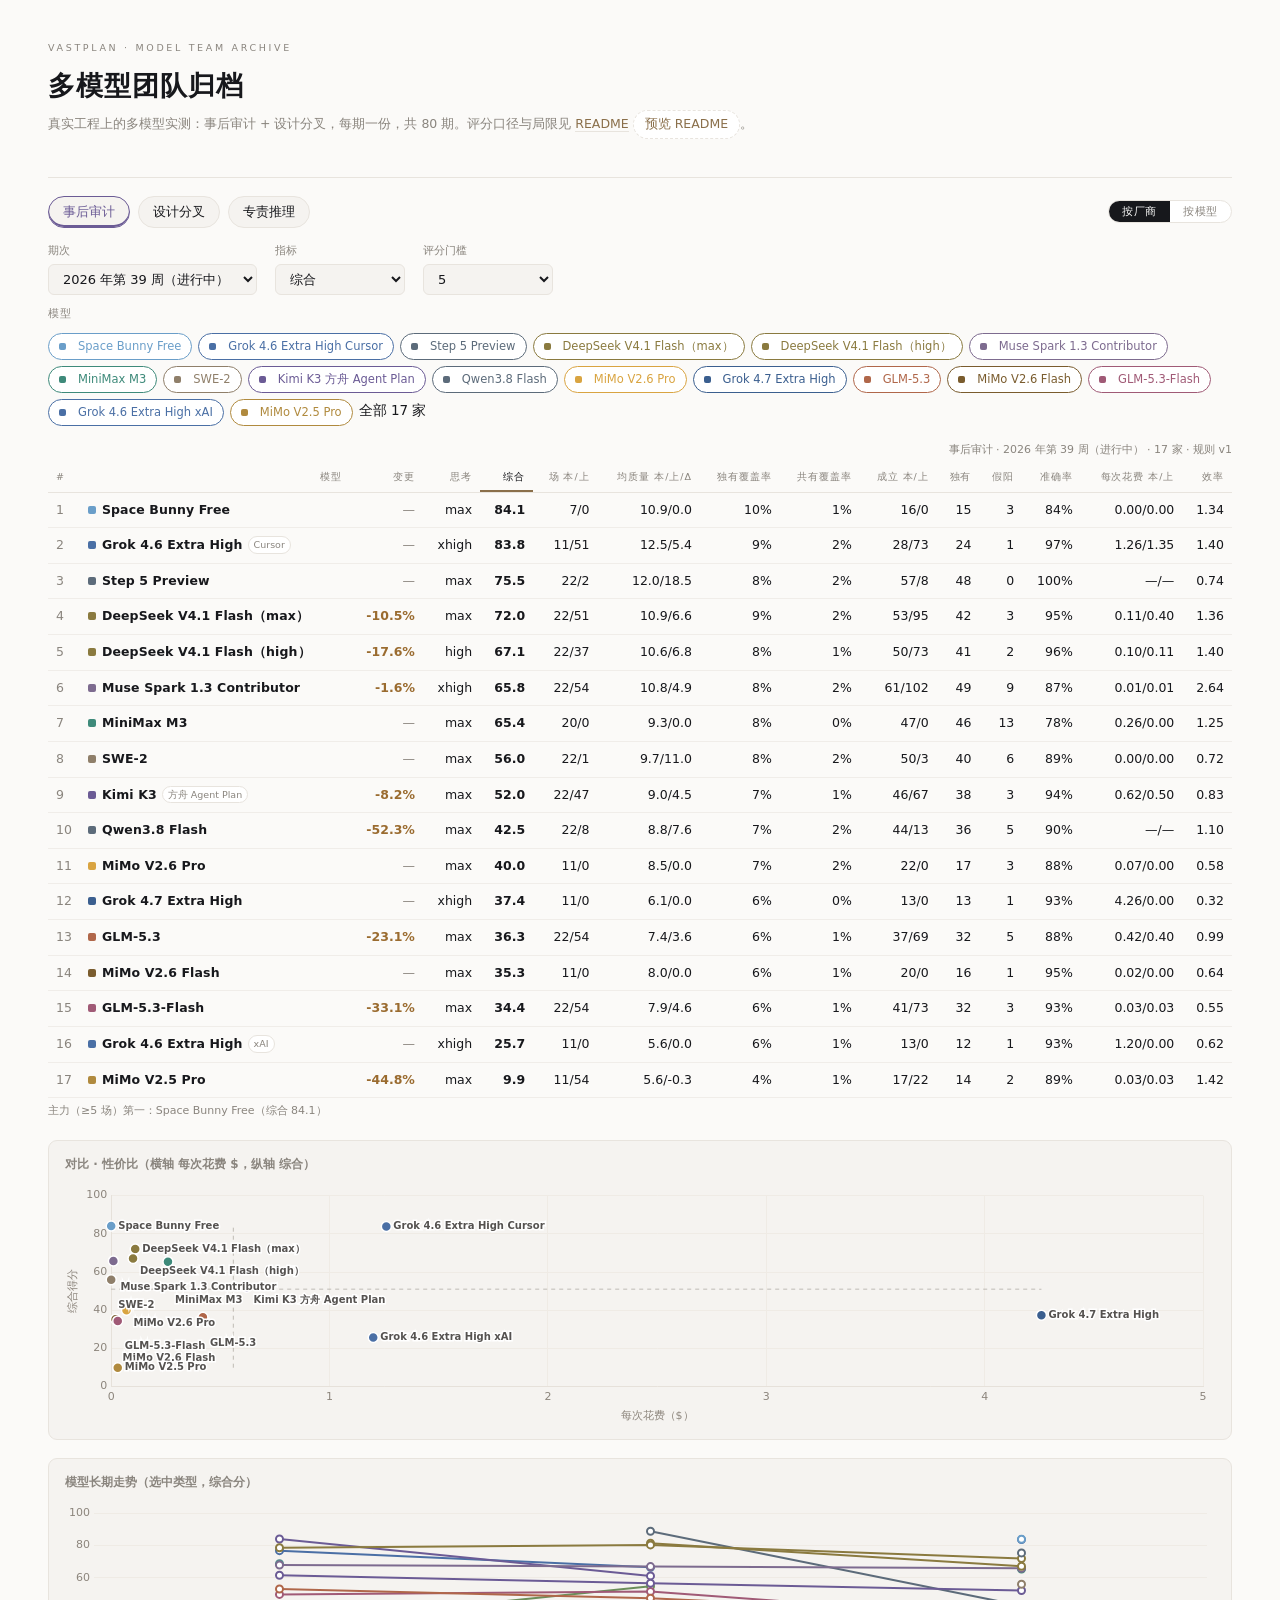
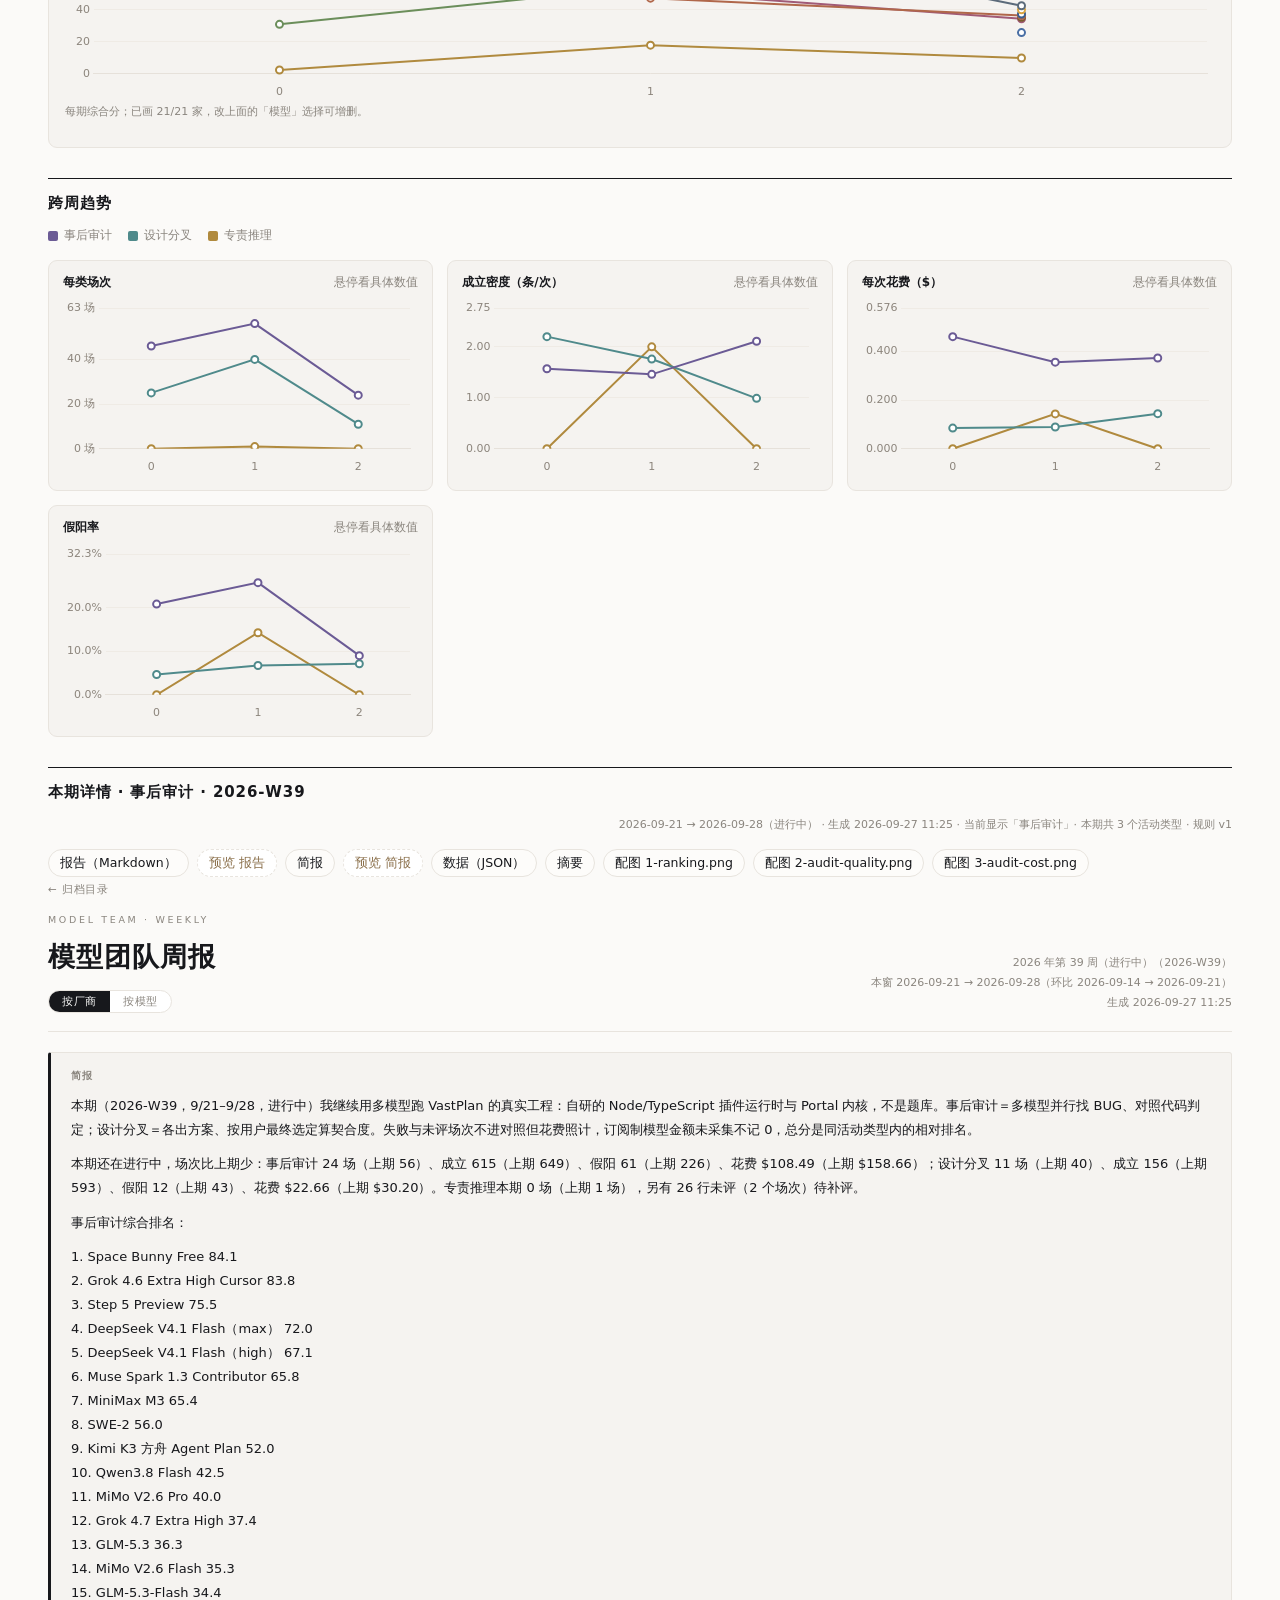
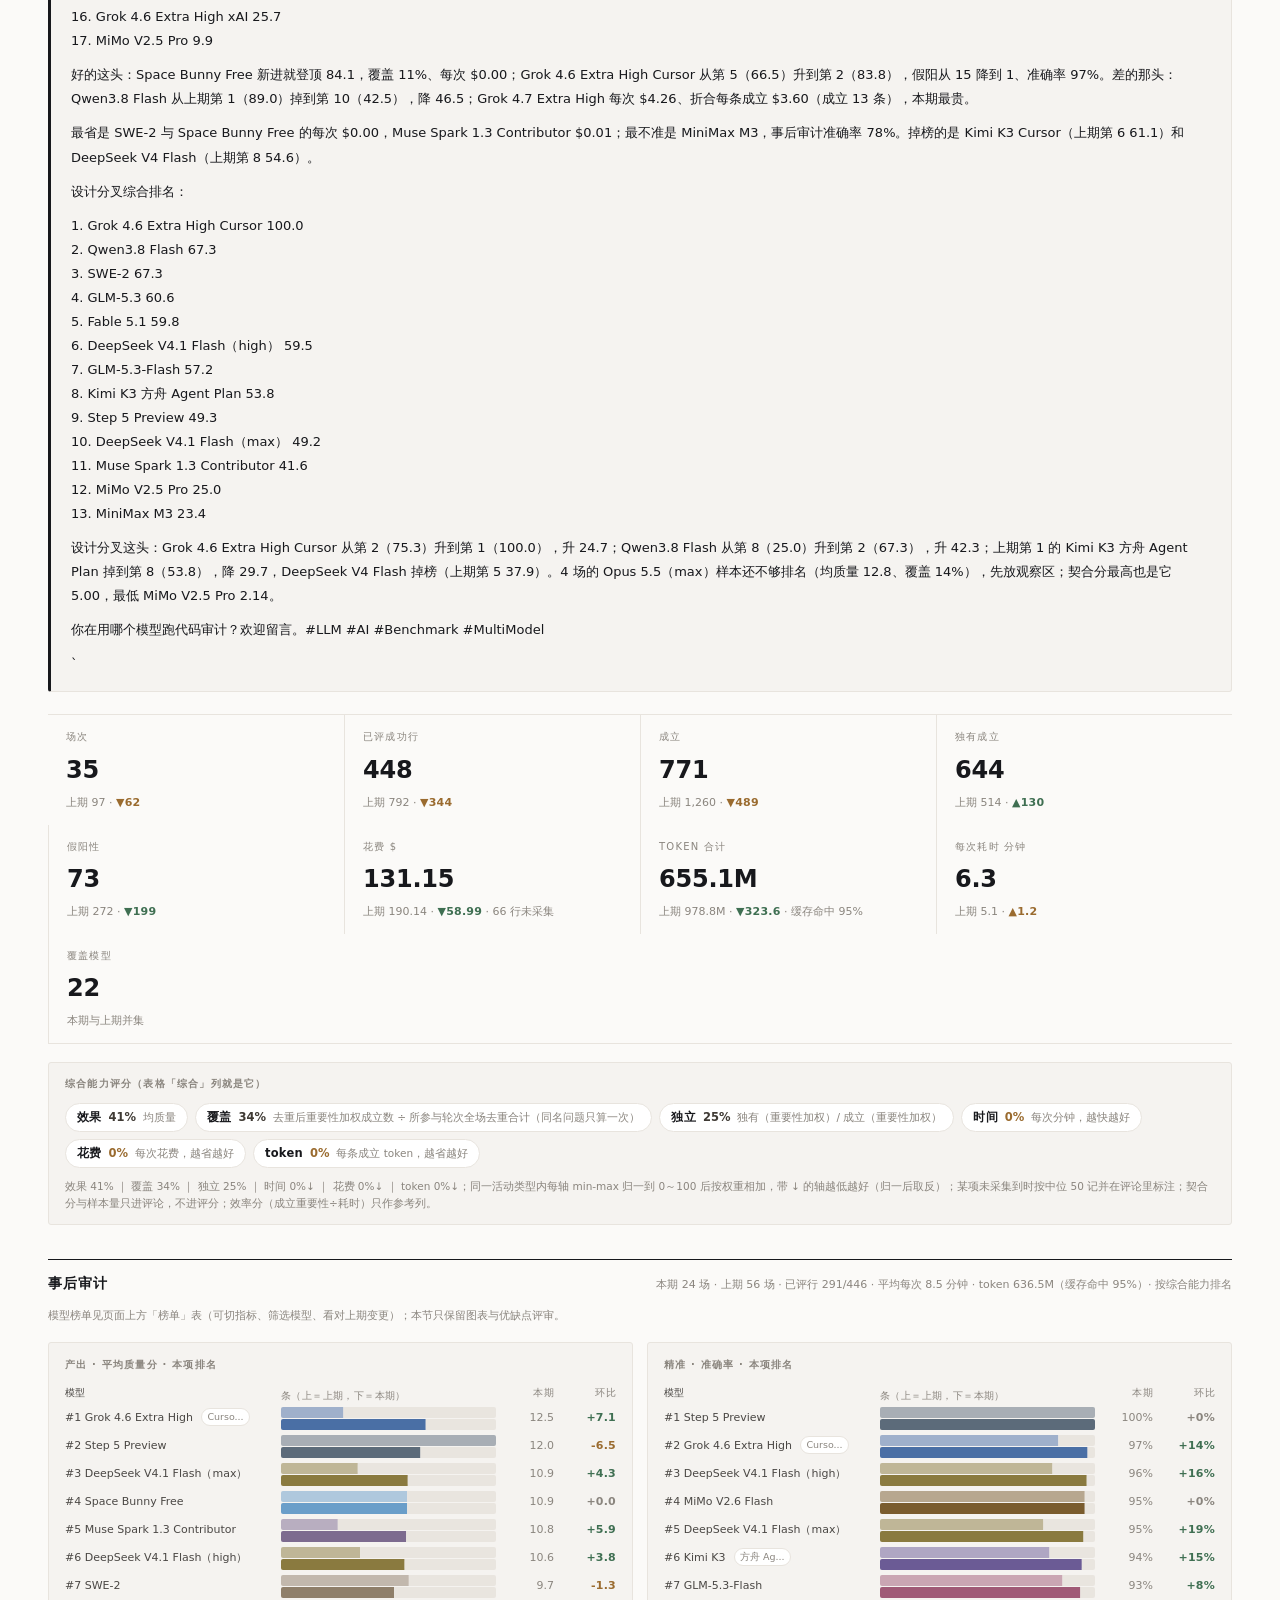
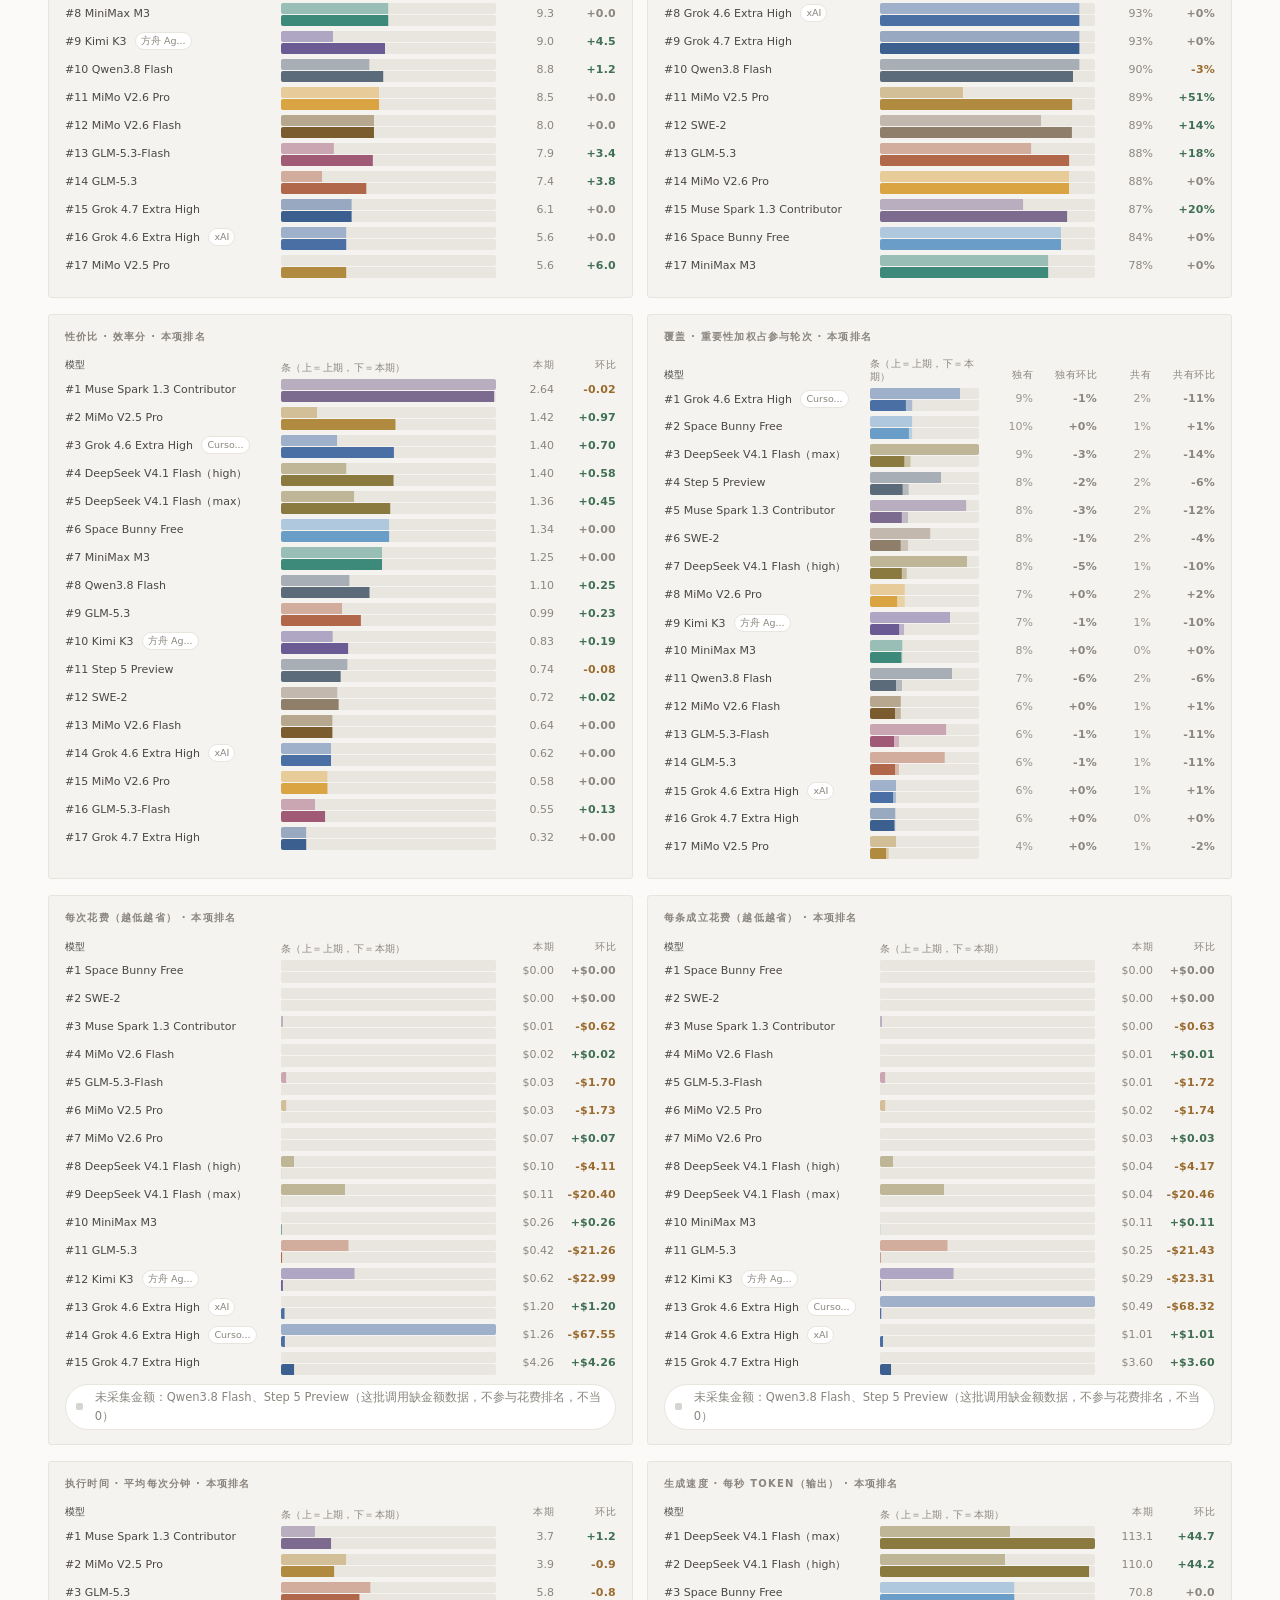
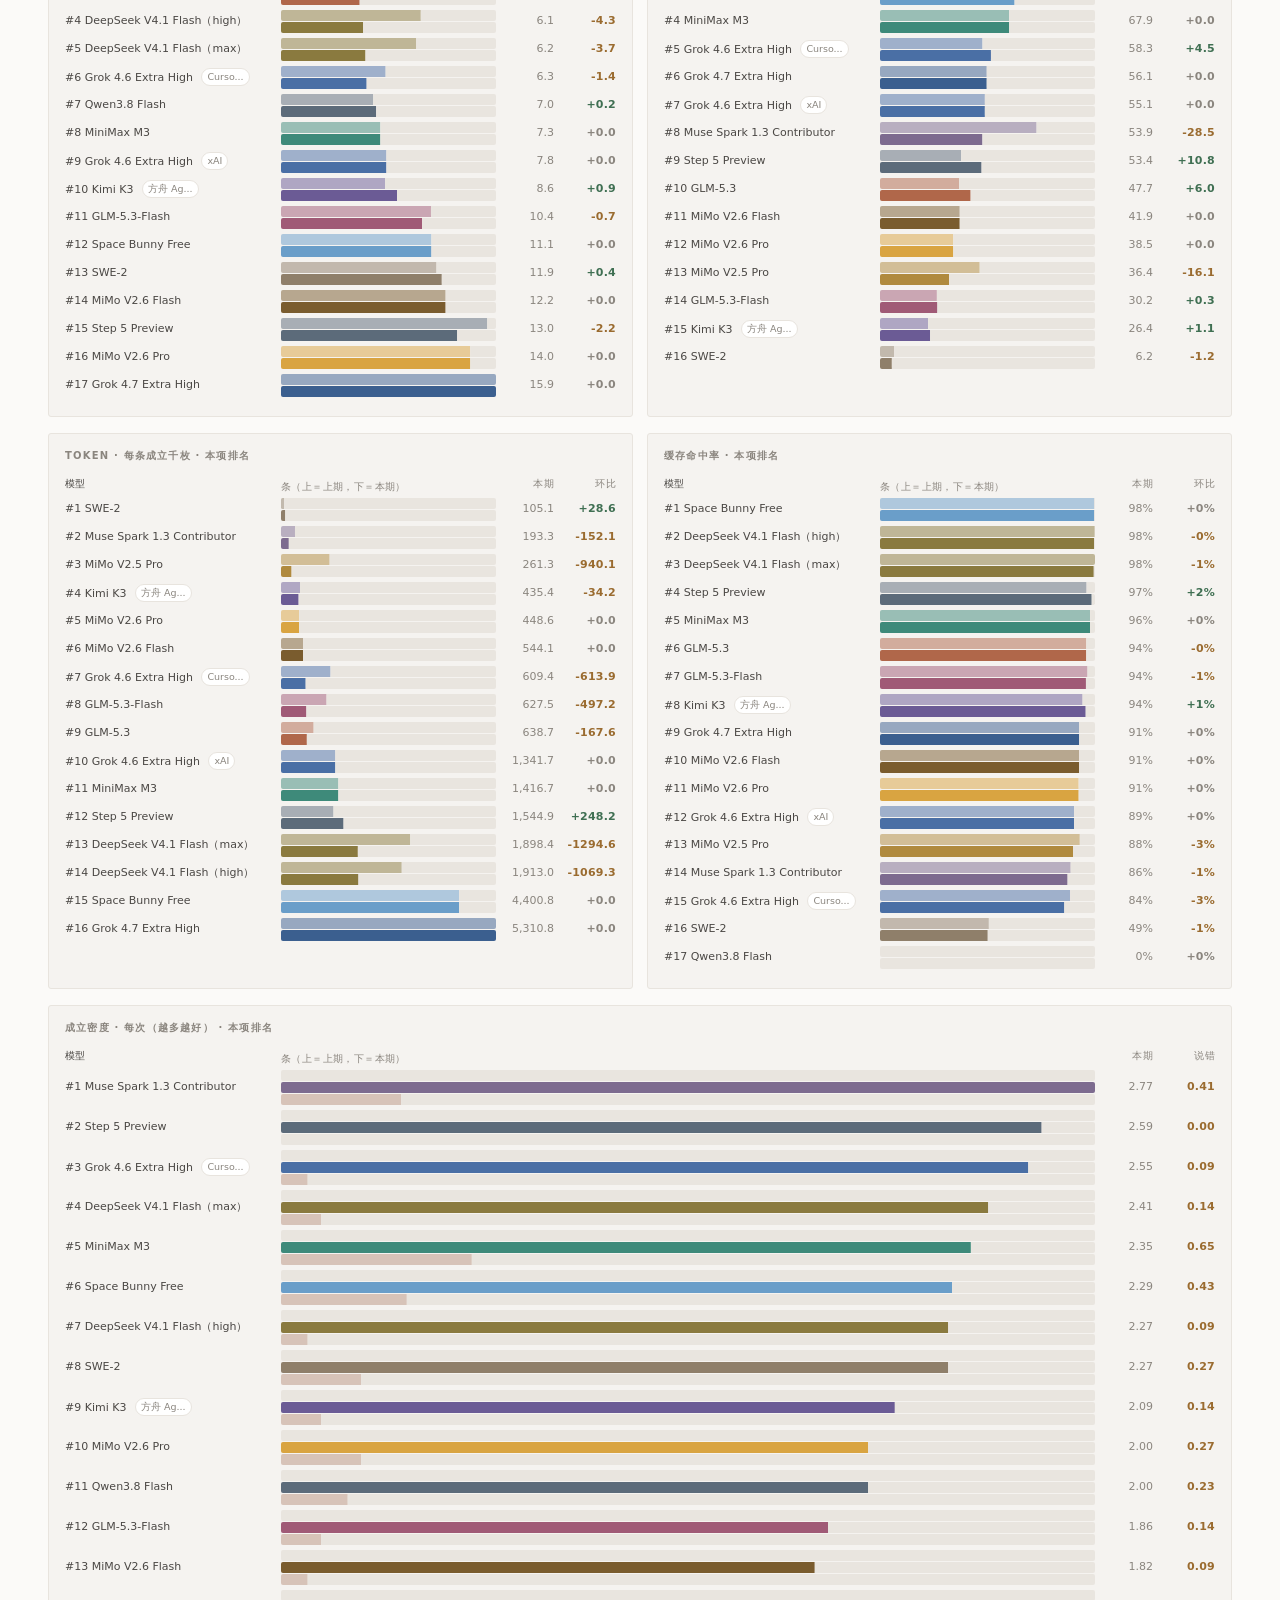
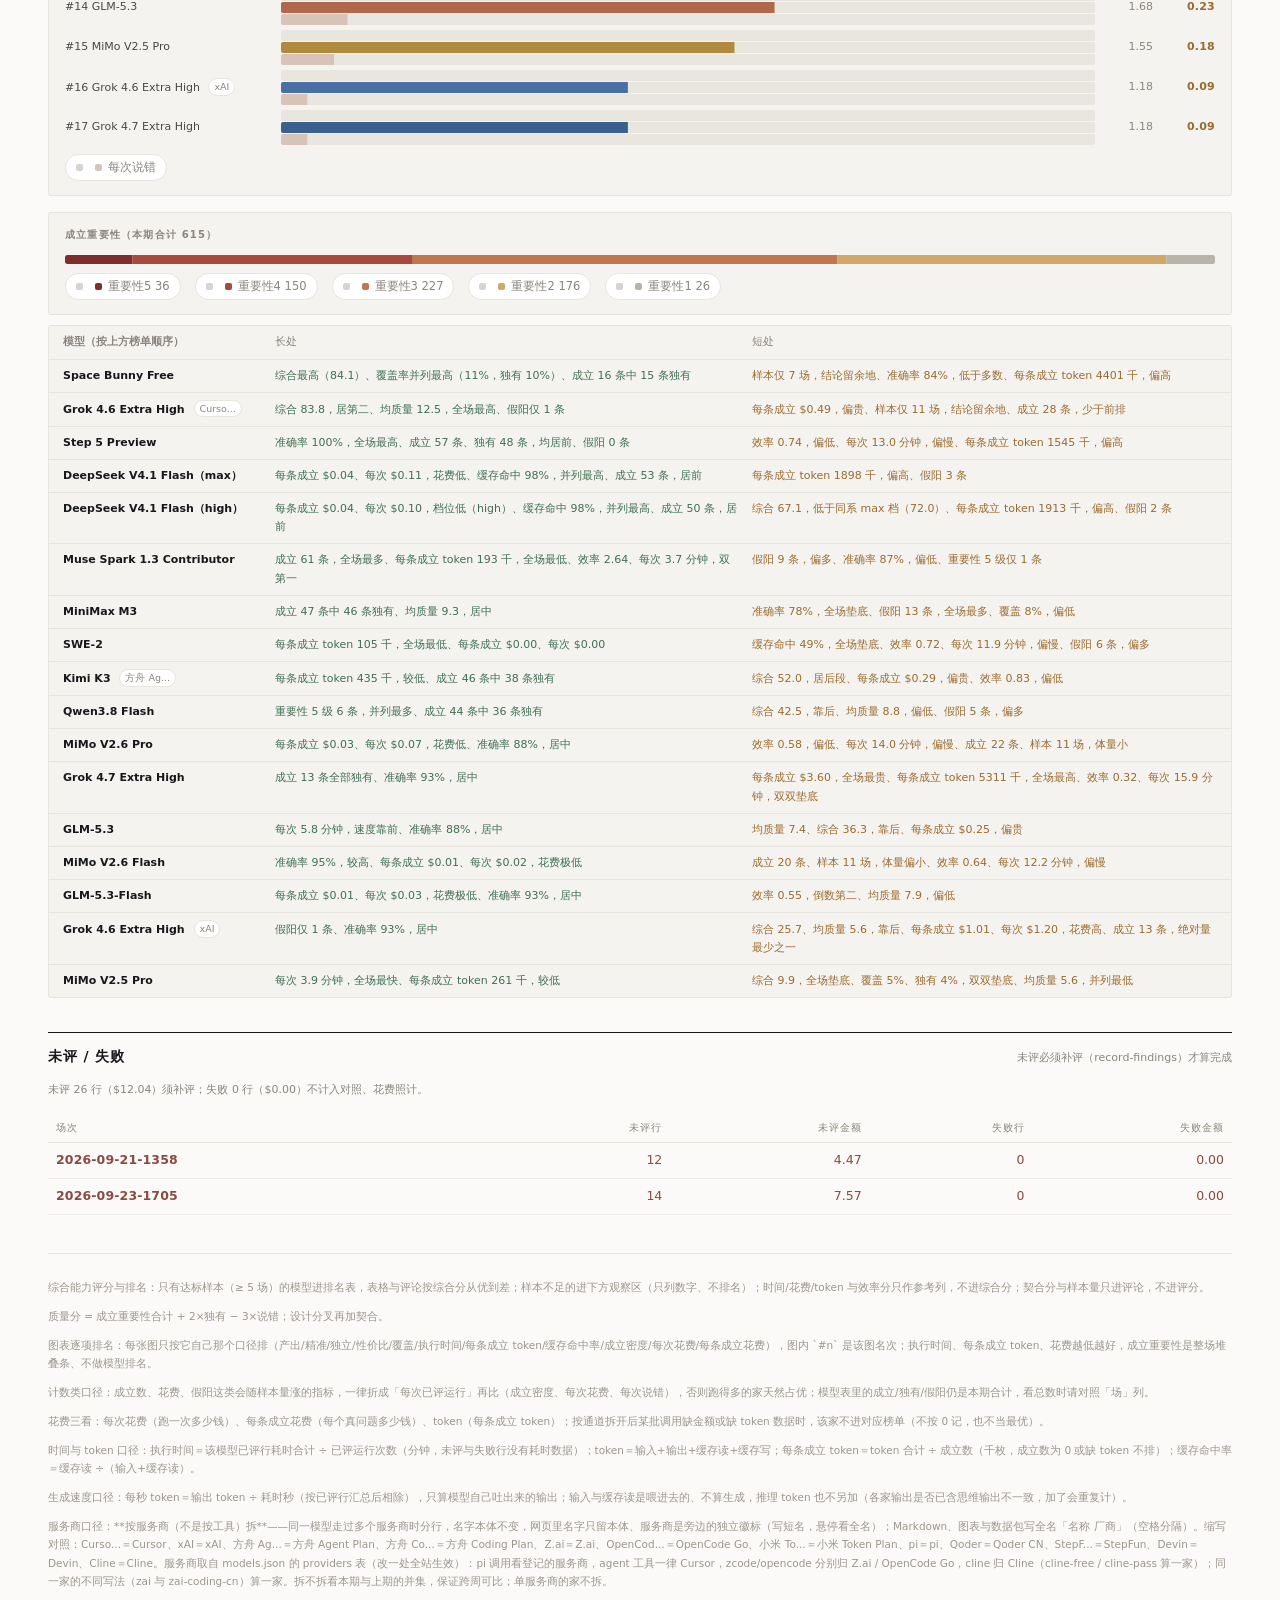
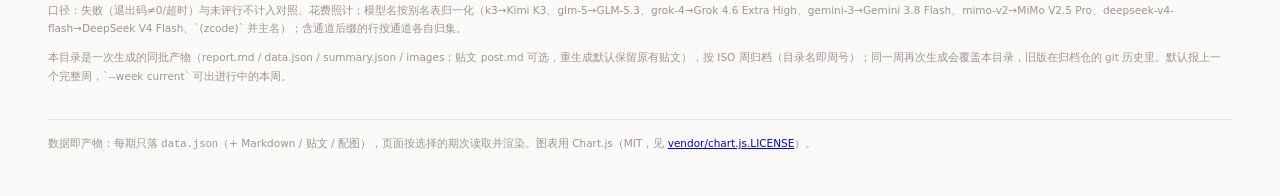
==== commit 9931aac6: "周报归档 2026-09-27 11:25（2026-W39）" ====
--- a/index.html
+++ b/index.html
@@ -8,7 +8,7 @@
 <header class="page-head">
 <p class="kicker">VastPlan · Model Team Archive</p>
 <h1>多模型团队归档</h1>
-<p class="sub">真实工程上的多模型实测：事后审计 + 设计分叉，每期一份，共 79 期。评分口径与局限见 <a href="README.md">README</a>
+<p class="sub">真实工程上的多模型实测：事后审计 + 设计分叉，每期一份，共 80 期。评分口径与局限见 <a href="README.md">README</a>
 <button type="button" class="ghost" id="readme-preview">预览 README</button>。</p>
 </header>
 
@@ -55,9 +55,9 @@
 
 <footer>数据即产物：每期只落 <code>data.json</code>（+ Markdown / 贴文 / 配图），页面按选择的期次读取并渲染。图表用 Chart.js（MIT，见 <a href="vendor/chart.js.LICENSE">vendor/chart.js.LICENSE</a>）。</footer>
 </main>
-<script id="board-data" type="application/json">{"weeks":[{"stamp":"2026-W37","label":"2026 年第 37 周","partial":false,"dir":"weekly/2026-W37","files":["data.json","post.md","report.md","summary.json"],"images":["weekly/2026-W37/images/1-ranking.png","weekly/2026-W37/images/2-audit-quality.png","weekly/2026-W37/images/3-audit-cost.png","weekly/2026-W37/images/4-design.png"],"scoring":{"version":1,"min_sessions":5,"neutral_part":50,"axes":[{"key":"quality","label":"效果","desc":"均质量","weight":0.41,"invert":false},{"key":"coverage","label":"覆盖","desc":"去重后重要性加权成立数 ÷ 所参与轮次全场去重合计（同名问题只算一次）","weight":0.34,"invert":false},{"key":"unique_ratio","label":"独立","desc":"独有（重要性加权）/ 成立（重要性加权）","weight":0.25,"invert":false},{"key":"duration","label":"时间","desc":"每次分钟，越快越好","weight":0,"invert":true},{"key":"cost","label":"花费","desc":"每次花费，越省越好","weight":0,"invert":true},{"key":"tokens_per_confirm","label":"token","desc":"每条成立 token，越省越好","weight":0,"invert":true}]}},{"stamp":"2026-W38","label":"2026 年第 38 周","partial":false,"dir":"weekly/2026-W38","files":["data.json","post.md","report.md","summary.json"],"images":["weekly/2026-W38/images/1-ranking.png","weekly/2026-W38/images/2-audit-quality.png","weekly/2026-W38/images/3-audit-cost.png","weekly/2026-W38/images/4-design.png"],"scoring":{"version":1,"min_sessions":5,"neutral_part":50,"axes":[{"key":"quality","label":"效果","desc":"均质量","weight":0.41,"invert":false},{"key":"coverage","label":"覆盖","desc":"去重后重要性加权成立数 ÷ 所参与轮次全场去重合计（同名问题只算一次）","weight":0.34,"invert":false},{"key":"unique_ratio","label":"独立","desc":"独有（重要性加权）/ 成立（重要性加权）","weight":0.25,"invert":false},{"key":"duration","label":"时间","desc":"每次分钟，越快越好","weight":0,"invert":true},{"key":"cost","label":"花费","desc":"每次花费，越省越好","weight":0,"invert":true},{"key":"tokens_per_confirm","label":"token","desc":"每条成立 token，越省越好","weight":0,"invert":true}]}},{"stamp":"2026-W39","label":"2026 年第 39 周（进行中）","partial":true,"dir":"weekly/2026-W39","files":["data.json","post.md","report.md","summary.json"],"images":["weekly/2026-W39/images/1-ranking.png","weekly/2026-W39/images/2-audit-quality.png","weekly/2026-W39/images/3-audit-cost.png","weekly/2026-W39/images/4-design.png"],"scoring":{"version":1,"min_sessions":5,"neutral_part":50,"axes":[{"key":"quality","label":"效果","desc":"均质量","weight":0.41,"invert":false},{"key":"coverage","label":"覆盖","desc":"去重后重要性加权成立数 ÷ 所参与轮次全场去重合计（同名问题只算一次）","weight":0.34,"invert":false},{"key":"unique_ratio","label":"独立","desc":"独有（重要性加权）/ 成立（重要性加权）","weight":0.25,"invert":false},{"key":"duration","label":"时间","desc":"每次分钟，越快越好","weight":0,"invert":true},{"key":"cost","label":"花费","desc":"每次花费，越省越好","weight":0,"invert":true},{"key":"tokens_per_confirm","label":"token","desc":"每条成立 token，越省越好","weight":0,"invert":true}]}}],"kinds":{"事后审计":{"metrics":["思考","综合","场 本/上","均质量 本/上/Δ","独有覆盖率","共有覆盖率","成立 本/上","独有","假阳","准确率","每次花费 本/上","效率"],"weeks":{"2026-W37":{"note":"主力（≥5 场）第一：Kimi K3 Cursor（综合 84.1）","rows":[{"rank":"1","name":"Kimi K3","badge":"Cursor","dot":"#6b5b95","cells":["max","84.1","14/4","7.4/20.8","15%","13%","26/23","14","5","84%","0.93/1.59","1.26"],"cost_run":0.93,"sessions":14,"raw":{"quality":7.357142857142857,"coverage":0.2800169799071099,"unique_ratio":0.5670103092783505,"duration":4.64404761904762,"cost":0.9333294285714285,"tokens_per_confirm":721.7381153846154},"observed":{"quality":7.357142857142857,"confirmed":26,"coverage":0.2800169799071099}},{"rank":"2","name":"DeepSeek V4.1 Flash（max）","badge":"","dot":"#8a7a3f","cells":["max","78.7","19/0","8.2/0.0","12%","15%","46/0","24","6","88%","0.35/0.00","1.66"],"cost_run":0.35,"sessions":19,"raw":{"quality":8.210526315789474,"coverage":0.26810570652416627,"unique_ratio":0.4566929133858268,"duration":6.889473684210526,"cost":0.3480623157894737,"tokens_per_confirm":1823.6057391304348},"observed":{"quality":8.210526315789474,"confirmed":46,"coverage":0.26810570652416627}},{"rank":"3","name":"Grok 4.6 Extra High","badge":"","dot":"#4a6fa5","cells":["xhigh","76.9","40/2","7.2/5.0","14%","14%","70/2","34","9","89%","1.15/1.89","0.77"],"cost_run":1.15,"sessions":40,"raw":{"quality":7.175,"coverage":0.270141908824718,"unique_ratio":0.5058365758754864,"duration":8.26,"cost":1.1488922499999998,"tokens_per_confirm":824.9191},"observed":{"quality":7.175,"confirmed":70,"coverage":0.270141908824718}},{"rank":"4","name":"Gemini 3.8 Flash","badge":"","dot":"#4f8a8b","cells":["high","68.7","38/3","6.0/8.3","12%","16%","77/13","36","36","68%","0.86/1.81","0.91"],"cost_run":0.86,"sessions":38,"raw":{"quality":6,"coverage":0.2877375269530238,"unique_ratio":0.43410852713178294,"duration":7.9298245614035086,"cost":0.8598536842105262,"tokens_per_confirm":2709.0933766233766},"observed":{"quality":6,"confirmed":77,"coverage":0.2877375269530238}},{"rank":"5","name":"Muse Spark 1.3 Contributor","badge":"","dot":"#7d6b8f","cells":["xhigh","67.8","14/0","5.2/0.0","13%","8%","22/0","15","7","76%","0.01/0.00","2.47"],"cost_run":0.01,"sessions":14,"raw":{"quality":5.214285714285714,"coverage":0.2056642384942524,"unique_ratio":0.703125,"duration":1.9047619047619049,"cost":0.008761642857142857,"tokens_per_confirm":251.57472727272727},"observed":{"quality":5.214285714285714,"confirmed":22,"coverage":0.2056642384942524}},{"rank":"6","name":"Kimi K3","badge":"方舟 Agent Plan","dot":"#6b5b95","cells":["max","61.5","29/0","5.9/0.0","11%","16%","49/0","20","11","82%","0.56/0.00","0.73"],"cost_run":0.56,"sessions":29,"raw":{"quality":5.862068965517241,"coverage":0.2666764803226576,"unique_ratio":0.4,"duration":8.558045977011494,"cost":0.5625379310344828,"tokens_per_confirm":442.21395918367347},"observed":{"quality":5.862068965517241,"confirmed":49,"coverage":0.2666764803226576}},{"rank":"7","name":"GLM-5.3","badge":"","dot":"#b0674a","cells":["max","52.9","43/3","5.3/5.3","9%","16%","73/14","25","21","78%","0.42/0.26","0.88"],"cost_run":0.42,"sessions":43,"raw":{"quality":5.348837209302325,"coverage":0.2508447871136474,"unique_ratio":0.3617886178861789,"duration":6.474806201550388,"cost":0.41647495348837205,"tokens_per_confirm":636.5104109589041},"observed":{"quality":5.348837209302325,"confirmed":73,"coverage":0.2508447871136474}},{"rank":"8","name":"GLM-5.3-Flash","badge":"","dot":"#a05a76","cells":["max","49.5","40/3","5.7/7.7","8%","14%","59/18","24","4","94%","0.03/0.04","0.50"],"cost_run":0.03,"sessions":40,"raw":{"quality":5.725,"coverage":0.22273448750993802,"unique_ratio":0.3613861386138614,"duration":9.41,"cost":0.026175025,"tokens_per_confirm":825.9896779661017},"observed":{"quality":5.725,"confirmed":59,"coverage":0.22273448750993802}},{"rank":"9","name":"DeepSeek V4 Flash","badge":"","dot":"#6b8e5a","cells":["max","30.9","35/0","3.8/0.0","7%","12%","41/0","16","11","79%","0.19/0.00","0.52"],"cost_run":0.19,"sessions":35,"raw":{"quality":3.7714285714285714,"coverage":0.18455375154551962,"unique_ratio":0.35251798561151076,"duration":7.163333333333333,"cost":0.18662639999999997,"tokens_per_confirm":1933.172731707317},"observed":{"quality":3.7714285714285714,"confirmed":41,"coverage":0.18455375154551962}},{"rank":"10","name":"MiMo V2.5 Pro","badge":"","dot":"#b08a3e","cells":["max","2.4","35/0","0.7/0.0","4%","7%","18/0","7","17","51%","0.03/0.00","0.49"],"cost_run":0.03,"sessions":35,"raw":{"quality":0.7142857142857143,"coverage":0.11080344170825297,"unique_ratio":0.38571428571428573,"duration":5.185238095238095,"cost":0.031622942857142865,"tokens_per_confirm":953.5028888888888},"observed":{"quality":0.7142857142857143,"confirmed":18,"coverage":0.11080344170825297}}]},"2026-W38":{"note":"样本 \u003c 5 场未进排名，见下方观察区（Gemini 3.8 Flash、Step 5 Preview、SWE-2）；主力（≥5 场）第一：Qwen3.8 Flash（综合 89.0）","rows":[{"rank":"1","name":"Qwen3.8 Flash","badge":"","dot":"#5c6b7a","cells":["max","89.0","8/0","7.6/0.0","13%","8%","13/0","9","1","93%","—/0.00","0.85"],"cost_run":null,"sessions":8,"raw":{"quality":7.625,"coverage":0.20590129943332228,"unique_ratio":0.7083333333333334,"duration":6.810416666666667,"cost":null,"tokens_per_confirm":0},"observed":{"quality":7.625,"confirmed":13,"coverage":0.20590129943332228}},{"rank":"2","name":"DeepSeek V4.1 Flash（high）","badge":"","dot":"#8a7a3f","cells":["high","81.5","37/0","6.8/0.0","13%","12%","73/0","39","18","80%","0.11/0.00","0.81"],"cost_run":0.11,"sessions":37,"raw":{"quality":6.8108108108108105,"coverage":0.24344883615767246,"unique_ratio":0.5306122448979592,"duration":10.324324324324325,"cost":0.11386716216216217,"tokens_per_confirm":2982.3761095890413},"observed":{"quality":6.8108108108108105,"confirmed":73,"coverage":0.24344883615767246}},{"rank":"3","name":"DeepSeek V4.1 Flash（max）","badge":"","dot":"#8a7a3f","cells":["max","80.4","51/19","6.6/8.2","12%","15%","95/46","44","30","76%","0.40/0.35","0.91"],"cost_run":0.4,"sessions":51,"raw":{"quality":6.607843137254902,"coverage":0.2731661329249049,"unique_ratio":0.43967828418230565,"duration":9.986601307189543,"cost":0.4021229019607843,"tokens_per_confirm":3192.9554315789474},"observed":{"quality":6.607843137254902,"confirmed":95,"coverage":0.2731661329249049}},{"rank":"4","name":"Muse Spark 1.3 Contributor","badge":"","dot":"#7d6b8f","cells":["xhigh","66.9","54/14","4.9/5.2","11%","13%","102/22","48","51","67%","0.01/0.01","2.66"],"cost_run":0.01,"sessions":54,"raw":{"quality":4.888888888888889,"coverage":0.24174884556910117,"unique_ratio":0.44857142857142857,"duration":2.5086419753086417,"cost":0.011769592592592592,"tokens_per_confirm":345.4275196078431},"observed":{"quality":4.888888888888889,"confirmed":102,"coverage":0.24174884556910117}},{"rank":"5","name":"Grok 4.6 Extra High","badge":"","dot":"#4a6fa5","cells":["xhigh","66.5","51/40","5.4/7.2","10%","13%","73/70","28","15","83%","1.35/1.15","0.70"],"cost_run":1.35,"sessions":51,"raw":{"quality":5.372549019607843,"coverage":0.226112085396691,"unique_ratio":0.4416403785488959,"duration":7.728104575163399,"cost":1.3492420784313726,"tokens_per_confirm":1223.2433835616437},"observed":{"quality":5.372549019607843,"confirmed":73,"coverage":0.226112085396691}},{"rank":"6","name":"Kimi K3","badge":"Cursor","dot":"#6b5b95","cells":["max","61.1","7/14","5.3/7.4","8%","18%","12/26","3","3","80%","0.84/0.93","1.02"],"cost_run":0.84,"sessions":7,"raw":{"quality":5.285714285714286,"coverage":0.2584708088829839,"unique_ratio":0.25,"duration":5.93095238095238,"cost":0.8431731428571428,"tokens_per_confirm":704.9794166666667},"observed":{"quality":5.285714285714286,"confirmed":12,"coverage":0.2584708088829839}},{"rank":"7","name":"Kimi K3","badge":"方舟 Agent Plan","dot":"#6b5b95","cells":["max","56.6","47/29","4.5/5.9","8%","12%","67/49","26","18","79%","0.50/0.56","0.64"],"cost_run":0.5,"sessions":47,"raw":{"quality":4.48936170212766,"coverage":0.2005489742674353,"unique_ratio":0.42023346303501946,"duration":7.6879432624113475,"cost":0.5022655531914894,"tokens_per_confirm":469.57167164179106},"observed":{"quality":4.48936170212766,"confirmed":67,"coverage":0.2005489742674353}},{"rank":"8","name":"DeepSeek V4 Flash","badge":"","dot":"#6b8e5a","cells":["max","54.6","23/35","4.5/3.8","7%","18%","37/41","8","11","77%","0.26/0.19","0.60"],"cost_run":0.26,"sessions":23,"raw":{"quality":4.478260869565218,"coverage":0.2478766891784168,"unique_ratio":0.23943661971830985,"duration":9.929710144927535,"cost":0.26451913043478265,"tokens_per_confirm":1814.9964054054055},"observed":{"quality":4.478260869565218,"confirmed":37,"coverage":0.2478766891784168}},{"rank":"9","name":"GLM-5.3-Flash","badge":"","dot":"#a05a76","cells":["max","51.4","54/40","4.6/5.7","7%","12%","73/59","25","13","85%","0.03/0.03","0.42"],"cost_run":0.03,"sessions":54,"raw":{"quality":4.555555555555555,"coverage":0.19148774896335705,"unique_ratio":0.3443223443223443,"duration":11.076234567901233,"cost":0.0320495,"tokens_per_confirm":1124.7335205479453},"observed":{"quality":4.555555555555555,"confirmed":73,"coverage":0.19148774896335705}},{"rank":"10","name":"GLM-5.3","badge":"","dot":"#b0674a","cells":["max","47.2","54/43","3.6/5.3","7%","12%","69/73","25","29","70%","0.40/0.42","0.76"],"cost_run":0.4,"sessions":54,"raw":{"quality":3.5555555555555554,"coverage":0.18757129987719517,"unique_ratio":0.37453183520599254,"duration":6.62283950617284,"cost":0.4013702592592592,"tokens_per_confirm":806.3027826086957},"observed":{"quality":3.5555555555555554,"confirmed":69,"coverage":0.18757129987719517}},{"rank":"11","name":"MiMo V2.5 Pro","badge":"","dot":"#b08a3e","cells":["max","17.9","54/35","-0.3/0.7","4%","3%","22/18","12","35","39%","0.03/0.03","0.45"],"cost_run":0.03,"sessions":54,"raw":{"quality":-0.3333333333333333,"coverage":0.06550863669181657,"unique_ratio":0.575,"duration":4.828703703703704,"cost":0.032500296296296305,"tokens_per_confirm":1201.3830454545455},"observed":{"quality":-0.3333333333333333,"confirmed":22,"coverage":0.06550863669181657}},{"rank":"","name":"Gemini 3.8 Flash","badge":"","dot":"#4f8a8b","cells":["high","—","3/38","1.7/6.0","5%","12%","2/77","0","1","67%","1.25/0.86","0.32"],"cost_run":1.25,"sessions":3,"raw":{"quality":1.6666666666666667,"coverage":0.17724519632414368,"unique_ratio":0,"duration":8.88888888888889,"cost":1.245469,"tokens_per_confirm":11881.4935},"observed":{"quality":1.6666666666666667,"confirmed":2,"coverage":0.17724519632414368}},{"rank":"","name":"Step 5 Preview","badge":"","dot":"#5c6b7a","cells":["max","—","2/0","18.5/0.0","10%","8%","8/0","6","0","100%","—/0.00","0.82"],"cost_run":null,"sessions":2,"raw":{"quality":18.5,"coverage":0.17857965122780706,"unique_ratio":0.68,"duration":15.233333333333333,"cost":null,"tokens_per_confirm":1296.689375},"observed":{"quality":18.5,"confirmed":8,"coverage":0.17857965122780706}},{"rank":"","name":"SWE-2","badge":"","dot":"#8f7f6a","cells":["max","—","1/0","11.0/0.0","9%","6%","3/0","3","1","75%","0.00/0.00","0.70"],"cost_run":0,"sessions":1,"raw":{"quality":11,"coverage":0.15165364391370584,"unique_ratio":1,"duration":11.483333333333333,"cost":0,"tokens_per_confirm":76.56166666666667},"observed":{"quality":11,"confirmed":3,"coverage":0.15165364391370584}}]},"2026-W39":{"note":"主力（≥5 场）第一：Space Bunny Free（综合 93.1）","rows":[{"rank":"1","name":"Space Bunny Free","badge":"","dot":"#6a9ec9","cells":["max","93.1","6/0","12.0/0.0","10%","0%","15/0","15","3","83%","0.00/0.00","1.31"],"cost_run":0,"sessions":6,"raw":{"quality":12,"coverage":0.10028304803164864,"unique_ratio":1,"duration":12.522222222222222,"cost":0,"tokens_per_confirm":4587.503666666667},"observed":{"quality":12,"confirmed":15,"coverage":0.10028304803164864}},{"rank":"2","name":"Grok 4.6 Extra High","badge":"Cursor","dot":"#4a6fa5","cells":["xhigh","79.2","11/26","12.5/5.9","9%","2%","28/35","24","1","97%","1.26/1.34","1.40"],"cost_run":1.26,"sessions":11,"raw":{"quality":12.454545454545455,"coverage":0.10646403771037981,"unique_ratio":0.8446601941747572,"duration":6.325757575757576,"cost":1.2572138181818184,"tokens_per_confirm":609.3662142857144},"observed":{"quality":12.454545454545455,"confirmed":28,"coverage":0.10646403771037981}},{"rank":"3","name":"Step 5 Preview","badge":"","dot":"#5c6b7a","cells":["max","74.4","21/2","12.6/18.5","8%","2%","57/8","48","0","100%","—/—","0.78"],"cost_run":null,"sessions":21,"raw":{"quality":12.571428571428571,"coverage":0.09748389325516982,"unique_ratio":0.8421052631578947,"duration":12.380952380952381,"cost":null,"tokens_per_confirm":1408.5893157894736},"observed":{"quality":12.571428571428571,"confirmed":57,"coverage":0.09748389325516982}},{"rank":"4","name":"DeepSeek V4.1 Flash（max）","badge":"","dot":"#8a7a3f","cells":["max","70.7","21/26","11.4/5.8","9%","2%","53/42","42","3","95%","0.11/0.12","1.42"],"cost_run":0.11,"sessions":21,"raw":{"quality":11.428571428571429,"coverage":0.10237254072936862,"unique_ratio":0.8444444444444444,"duration":6.359523809523809,"cost":0.1084724761904762,"tokens_per_confirm":1839.146641509434},"observed":{"quality":11.428571428571429,"confirmed":53,"coverage":0.10237254072936862}},{"rank":"5","name":"MiniMax M3","badge":"","dot":"#3e8a7a","cells":["max","66.6","19/0","9.5/0.0","8%","0%","46/0","46","13","78%","0.26/0.00","1.30"],"cost_run":0.26,"sessions":19,"raw":{"quality":9.526315789473685,"coverage":0.07959097624735623,"unique_ratio":1,"duration":7.103508771929825,"cost":0.2557812105263158,"tokens_per_confirm":1317.3094782608696},"observed":{"quality":9.526315789473685,"confirmed":46,"coverage":0.07959097624735623}},{"rank":"6","name":"DeepSeek V4.1 Flash（high）","badge":"","dot":"#8a7a3f","cells":["high","66.0","21/26","11.1/7.0","8%","1%","50/49","41","2","96%","0.10/0.12","1.46"],"cost_run":0.1,"sessions":21,"raw":{"quality":11.142857142857142,"coverage":0.09259524578097102,"unique_ratio":0.8641975308641975,"duration":6.118253968253968,"cost":0.10150819047619047,"tokens_per_confirm":1856.57204},"observed":{"quality":11.142857142857142,"confirmed":50,"coverage":0.09259524578097102}},{"rank":"7","name":"Muse Spark 1.3 Contributor","badge":"","dot":"#7d6b8f","cells":["xhigh","64.4","21/26","11.3/5.0","8%","2%","61/44","49","9","87%","0.01/0.01","2.77"],"cost_run":0.01,"sessions":21,"raw":{"quality":11.285714285714286,"coverage":0.09639752714979231,"unique_ratio":0.8284023668639053,"duration":3.7523809523809524,"cost":0.010876761904761905,"tokens_per_confirm":188.4238524590164},"observed":{"quality":11.285714285714286,"confirmed":61,"coverage":0.09639752714979231}},{"rank":"8","name":"SWE-2","badge":"","dot":"#6b8e5a","cells":["max","54.2","21/1","10.0/11.0","8%","2%","49/3","40","6","89%","0.00/0.00","0.73"],"cost_run":0,"sessions":21,"raw":{"quality":10,"coverage":0.09422479493903728,"unique_ratio":0.8181818181818182,"duration":11.9515873015873,"cost":0,"tokens_per_confirm":102.32108163265306},"observed":{"quality":10,"confirmed":49,"coverage":0.09422479493903728}},{"rank":"9","name":"Kimi K3","badge":"方舟 Agent Plan","dot":"#6b5b95","cells":["max","50.4","21/19","9.4/3.9","7%","1%","46/18","38","3","94%","0.62/0.37","0.87"],"cost_run":0.62,"sessions":21,"raw":{"quality":9.380952380952381,"coverage":0.08607704914870594,"unique_ratio":0.8533333333333334,"duration":8.718253968253968,"cost":0.6210112857142858,"tokens_per_confirm":419.65332608695655},"observed":{"quality":9.380952380952381,"confirmed":46,"coverage":0.08607704914870594}},{"rank":"10","name":"MiMo V2.6 Pro","badge":"","dot":"#d9a441","cells":["max","41.4","10/0","8.9/0.0","7%","1%","21/0","17","3","88%","0.07/0.00","0.61"],"cost_run":0.07,"sessions":10,"raw":{"quality":8.9,"coverage":0.08329736854895711,"unique_ratio":0.8181818181818182,"duration":14.053333333333335,"cost":0.0656773,"tokens_per_confirm":429.76052380952376},"observed":{"quality":8.9,"confirmed":21,"coverage":0.08329736854895711}},{"rank":"11","name":"Qwen3.8 Flash","badge":"","dot":"#4f8a8b","cells":["max","40.5","21/8","9.2/7.6","7%","2%","44/13","36","5","90%","—/—","1.15"],"cost_run":null,"sessions":21,"raw":{"quality":9.238095238095237,"coverage":0.08064521862181838,"unique_ratio":0.8071428571428572,"duration":7.143650793650793,"cost":null,"tokens_per_confirm":0},"observed":{"quality":9.238095238095237,"confirmed":44,"coverage":0.08064521862181838}},{"rank":"12","name":"Grok 4.7 Extra High","badge":"","dot":"#3b5f8f","cells":["xhigh","38.4","10/0","6.7/0.0","6%","0%","13/0","13","1","93%","4.44/0.00","0.35"],"cost_run":4.44,"sessions":10,"raw":{"quality":6.7,"coverage":0.06428170859369983,"unique_ratio":0.9795918367346939,"duration":16.431666666666665,"cost":4.4392338,"tokens_per_confirm":5039.977923076923},"observed":{"quality":6.7,"confirmed":13,"coverage":0.06428170859369983}},{"rank":"13","name":"MiMo V2.6 Flash","badge":"","dot":"#7a5c2e","cells":["max","38.1","10/0","8.4/0.0","6%","1%","19/0","16","1","95%","0.02/0.00","0.67"],"cost_run":0.02,"sessions":10,"raw":{"quality":8.4,"coverage":0.07323025445499737,"unique_ratio":0.8596491228070176,"duration":12.045,"cost":0.0223991,"tokens_per_confirm":471.39984210526313},"observed":{"quality":8.4,"confirmed":19,"coverage":0.07323025445499737}},{"rank":"14","name":"GLM-5.3","badge":"","dot":"#b0674a","cells":["max","34.6","21/26","7.7/2.5","6%","1%","37/26","32","5","88%","0.42/0.37","1.04"],"cost_run":0.42,"sessions":21,"raw":{"quality":7.714285714285714,"coverage":0.0730406558841758,"unique_ratio":0.8650793650793651,"duration":5.853968253968254,"cost":0.41885747619047614,"tokens_per_confirm":615.1004594594594},"observed":{"quality":7.714285714285714,"confirmed":37,"coverage":0.0730406558841758}},{"rank":"15","name":"GLM-5.3-Flash","badge":"","dot":"#a05a76","cells":["max","32.3","21/26","8.3/4.2","6%","1%","41/28","32","3","93%","0.03/0.03","0.57"],"cost_run":0.03,"sessions":21,"raw":{"quality":8.285714285714286,"coverage":0.07358383893686456,"unique_ratio":0.8188976377952756,"duration":10.507142857142858,"cost":0.026332809523809526,"tokens_per_confirm":608.920731707317},"observed":{"quality":8.285714285714286,"confirmed":41,"coverage":0.07358383893686456}},{"rank":"16","name":"Grok 4.6 Extra High","badge":"xAI","dot":"#4a6fa5","cells":["xhigh","25.8","10/0","6.2/0.0","6%","1%","13/0","12","1","93%","1.18/0.00","0.68"],"cost_run":1.18,"sessions":10,"raw":{"quality":6.2,"coverage":0.06540027682636201,"unique_ratio":0.9,"duration":7.943333333333333,"cost":1.1773510000000003,"tokens_per_confirm":1215.0042307692308},"observed":{"quality":6.2,"confirmed":13,"coverage":0.06540027682636201}},{"rank":"17","name":"MiMo V2.5 Pro","badge":"","dot":"#b08a3e","cells":["max","6.0","11/26","5.6/0.1","4%","1%","17/8","14","2","89%","0.03/0.03","1.42"],"cost_run":0.03,"sessions":11,"raw":{"quality":5.636363636363637,"coverage":0.047247227777237485,"unique_ratio":0.8536585365853658,"duration":3.943939393939394,"cost":0.028861181818181817,"tokens_per_confirm":261.30611764705884},"observed":{"quality":5.636363636363637,"confirmed":17,"coverage":0.047247227777237485}}]}}},"设计分叉":{"metrics":["思考","综合","场 本/上","均质量 本/上/Δ","独有覆盖率","共有覆盖率","成立 本/上","独有","假阳","准确率","每次花费 本/上","契合 本/上"],"weeks":{"2026-W37":{"note":"主力（≥5 场）第一：Fable 5.1（综合 91.8）","rows":[{"rank":"1","name":"Fable 5.1","badge":"","dot":"#a45a52","cells":["high/medium","91.8","6/0","29.0/0.0","27%","26%","22/0","13","0","100%","0.60/0.00","4.33/0.00"],"cost_run":0.6,"sessions":6,"raw":{"quality":29,"coverage":0.5307449456508703,"unique_ratio":0.5833333333333334,"duration":1.575,"cost":0.6046191666666667,"tokens_per_confirm":14.3545},"observed":{"quality":29,"confirmed":22,"coverage":0.5307449456508703}},{"rank":"2","name":"Kimi K3","badge":"Cursor","dot":"#6b5b95","cells":["max","83.5","6/4","25.7/14.0","29%","14%","19/11","16","1","95%","0.15/0.64","4.17/0.00"],"cost_run":0.15,"sessions":6,"raw":{"quality":25.666666666666668,"coverage":0.4263503049504389,"unique_ratio":0.84,"duration":1.9416666666666667,"cost":0.14797233333333332,"tokens_per_confirm":13.736315789473686},"observed":{"quality":25.666666666666668,"confirmed":19,"coverage":0.4263503049504389}},{"rank":"3","name":"Kimi K3","badge":"方舟 Agent Plan","dot":"#6b5b95","cells":["max","69.0","18/0","23.9/0.0","19%","26%","55/0","24","1","98%","0.07/0.00","4.69/0.00"],"cost_run":0.07,"sessions":18,"raw":{"quality":23.944444444444443,"coverage":0.4475397501701756,"unique_ratio":0.4375,"duration":1.3148148148148147,"cost":0.0714045,"tokens_per_confirm":4.921436363636364},"observed":{"quality":23.944444444444443,"confirmed":55,"coverage":0.4475397501701756}},{"rank":"4","name":"Grok 4.6 Extra High","badge":"","dot":"#4a6fa5","cells":["xhigh","60.2","20/3","22.1/-1.0","16%","25%","56/0","24","1","98%","0.30/0.42","4.33/0.00"],"cost_run":0.3,"sessions":20,"raw":{"quality":22.1,"coverage":0.40957254650952557,"unique_ratio":0.3938053097345133,"duration":3.3825,"cost":0.29828330000000003,"tokens_per_confirm":102.52898214285715},"observed":{"quality":22.1,"confirmed":56,"coverage":0.40957254650952557}},{"rank":"5","name":"Gemini 3.8 Flash","badge":"","dot":"#4f8a8b","cells":["high","42.4","20/3","17.8/16.7","11%","23%","45/12","15","3","94%","0.05/0.47","4.00/0.00"],"cost_run":0.05,"sessions":20,"raw":{"quality":17.8,"coverage":0.33667238803092014,"unique_ratio":0.32222222222222224,"duration":1.035,"cost":0.0463451,"tokens_per_confirm":52.03171111111111},"observed":{"quality":17.8,"confirmed":45,"coverage":0.33667238803092014}},{"rank":"6","name":"GLM-5.3","badge":"","dot":"#b0674a","cells":["max","32.4","21/3","16.6/0.0","5%","26%","46/0","7","1","98%","0.04/0.03","3.79/0.00"],"cost_run":0.04,"sessions":21,"raw":{"quality":16.571428571428573,"coverage":0.3185806741473929,"unique_ratio":0.14367816091954022,"duration":1.6825396825396826,"cost":0.04084957142857143,"tokens_per_confirm":8.960152173913045},"observed":{"quality":16.571428571428573,"confirmed":46,"coverage":0.3185806741473929}},{"rank":"7","name":"DeepSeek V4 Flash","badge":"","dot":"#6b8e5a","cells":["max","29.2","21/0","15.2/0.0","6%","24%","43/0","8","1","98%","0.01/0.00","4.07/0.00"],"cost_run":0.01,"sessions":21,"raw":{"quality":15.19047619047619,"coverage":0.3031485753819608,"unique_ratio":0.17682926829268292,"duration":2.202380952380952,"cost":0.012142857142857143,"tokens_per_confirm":10.673116279069767},"observed":{"quality":15.19047619047619,"confirmed":43,"coverage":0.3031485753819608}},{"rank":"8","name":"GLM-5.3-Flash","badge":"","dot":"#a05a76","cells":["max","26.8","21/3","15.2/-2.0","5%","25%","42/0","6","1","98%","0.00/0.01","3.88/0.00"],"cost_run":0,"sessions":21,"raw":{"quality":15.19047619047619,"coverage":0.29697573587578796,"unique_ratio":0.11875,"duration":2.819047619047619,"cost":0.002554238095238095,"tokens_per_confirm":9.965119047619048},"observed":{"quality":15.19047619047619,"confirmed":42,"coverage":0.29697573587578796}},{"rank":"9","name":"DeepSeek V4.1 Flash（max）","badge":"","dot":"#8a7a3f","cells":["max","18.1","9/0","12.2/0.0","6%","11%","11/0","5","0","100%","0.03/0.00","3.33/0.00"],"cost_run":0.03,"sessions":9,"raw":{"quality":12.222222222222221,"coverage":0.17165942380926683,"unique_ratio":0.4,"duration":0.7537037037037037,"cost":0.02631177777777778,"tokens_per_confirm":27.466636363636365},"observed":{"quality":12.222222222222221,"confirmed":11,"coverage":0.17165942380926683}},{"rank":"10","name":"Muse Spark 1.3 Contributor","badge":"","dot":"#7d6b8f","cells":["xhigh","9.6","7/0","10.1/0.0","5%","11%","4/0","1","0","100%","0.00/0.00","3.71/0.00"],"cost_run":0,"sessions":7,"raw":{"quality":10.142857142857142,"coverage":0.16263248962996912,"unique_ratio":0.29411764705882354,"duration":0.8214285714285714,"cost":0.002262571428571429,"tokens_per_confirm":32.4725},"observed":{"quality":10.142857142857142,"confirmed":4,"coverage":0.16263248962996912}},{"rank":"11","name":"MiMo V2.5 Pro","badge":"","dot":"#b08a3e","cells":["max","5.6","18/0","9.1/0.0","3%","19%","24/0","2","9","73%","0.01/0.00","2.81/0.00"],"cost_run":0.01,"sessions":18,"raw":{"quality":9.11111111111111,"coverage":0.2231728911163976,"unique_ratio":0.061855670103092786,"duration":1.0814814814814815,"cost":0.005291666666666668,"tokens_per_confirm":40.073708333333336},"observed":{"quality":9.11111111111111,"confirmed":24,"coverage":0.2231728911163976}}]},"2026-W38":{"note":"样本 \u003c 5 场未进排名，见下方观察区（Gemini 3.8 Flash、Kimi K3 Cursor、Step 5 Preview、SWE-2）；主力（≥5 场）第一：Kimi K3 方舟 Agent Plan（综合 83.5）","rows":[{"rank":"1","name":"Kimi K3","badge":"方舟 Agent Plan","dot":"#6b5b95","cells":["max","83.5","36/18","20.2/23.9","17%","19%","92/55","45","7","93%","0.09/0.07","4.34/4.69"],"cost_run":0.09,"sessions":36,"raw":{"quality":20.166666666666668,"coverage":0.36008239193226144,"unique_ratio":0.4817708333333333,"duration":1.8824074074074073,"cost":0.0908916111111111,"tokens_per_confirm":9.606608695652174},"observed":{"quality":20.166666666666668,"confirmed":92,"coverage":0.36008239193226144}},{"rank":"2","name":"Grok 4.6 Extra High","badge":"","dot":"#4a6fa5","cells":["xhigh","75.3","37/20","19.7/22.1","14%","20%","89/56","39","4","96%","0.33/0.30","4.30/4.33"],"cost_run":0.33,"sessions":37,"raw":{"quality":19.7027027027027,"coverage":0.332513070099413,"unique_ratio":0.4094488188976378,"duration":3.132432432432432,"cost":0.3339974054054053,"tokens_per_confirm":132.47696629213485},"observed":{"quality":19.7027027027027,"confirmed":89,"coverage":0.332513070099413}},{"rank":"3","name":"Fable 5.1","badge":"","dot":"#a45a52","cells":["medium","63.0","16/6","17.7/29.0","15%","10%","31/22","21","2","94%","0.65/0.60","4.77/4.33"],"cost_run":0.65,"sessions":16,"raw":{"quality":17.6875,"coverage":0.24803608156765058,"unique_ratio":0.6585365853658537,"duration":1.315625,"cost":0.6485469374999999,"tokens_per_confirm":31.70348387096774},"observed":{"quality":17.6875,"confirmed":31,"coverage":0.24803608156765058}},{"rank":"4","name":"GLM-5.3","badge":"","dot":"#b0674a","cells":["max","46.8","38/21","16.2/16.6","8%","18%","71/46","24","4","95%","0.05/0.04","4.24/3.79"],"cost_run":0.05,"sessions":38,"raw":{"quality":16.157894736842106,"coverage":0.2563480003656276,"unique_ratio":0.3116438356164384,"duration":2.6008771929824563,"cost":0.048870447368421055,"tokens_per_confirm":11.772380281690142},"observed":{"quality":16.157894736842106,"confirmed":71,"coverage":0.2563480003656276}},{"rank":"5","name":"DeepSeek V4 Flash","badge":"","dot":"#6b8e5a","cells":["max","37.9","16/21","14.9/15.2","6%","19%","30/43","7","2","94%","0.02/0.01","3.92/4.07"],"cost_run":0.02,"sessions":16,"raw":{"quality":14.9375,"coverage":0.25013610514059453,"unique_ratio":0.21705426356589147,"duration":3.2270833333333333,"cost":0.016666,"tokens_per_confirm":13.520299999999999},"observed":{"quality":14.9375,"confirmed":30,"coverage":0.25013610514059453}},{"rank":"6","name":"Muse Spark 1.3 Contributor","badge":"","dot":"#7d6b8f","cells":["xhigh","34.3","38/7","14.6/10.1","7%","15%","60/4","19","3","95%","0.00/0.00","4.21/3.71"],"cost_run":0,"sessions":38,"raw":{"quality":14.552631578947368,"coverage":0.21907085287778322,"unique_ratio":0.2926829268292683,"duration":0.9662280701754385,"cost":0.002137526315789474,"tokens_per_confirm":11.607366666666667},"observed":{"quality":14.552631578947368,"confirmed":60,"coverage":0.21907085287778322}},{"rank":"7","name":"DeepSeek V4.1 Flash（max）","badge":"","dot":"#8a7a3f","cells":["max","33.7","38/9","14.4/12.2","6%","17%","63/11","18","4","94%","0.02/0.03","4.09/3.33"],"cost_run":0.02,"sessions":38,"raw":{"quality":14.421052631578947,"coverage":0.22717458059253198,"unique_ratio":0.25390625,"duration":0.7907894736842105,"cost":0.024282710526315785,"tokens_per_confirm":49.304253968253974},"observed":{"quality":14.421052631578947,"confirmed":63,"coverage":0.22717458059253198}},{"rank":"8","name":"Qwen3.8 Flash","badge":"","dot":"#5c6b7a","cells":["max","25.0","11/0","10.2/0.0","8%","4%","8/0","8","0","100%","—/0.00","4.38/0.00"],"cost_run":null,"sessions":11,"raw":{"quality":10.181818181818182,"coverage":0.12128537940044447,"unique_ratio":1,"duration":1.3742424242424243,"cost":null,"tokens_per_confirm":0},"observed":{"quality":10.181818181818182,"confirmed":8,"coverage":0.12128537940044447}},{"rank":"9","name":"GLM-5.3-Flash","badge":"","dot":"#a05a76","cells":["max","24.9","38/21","13.1/15.2","5%","16%","56/42","14","3","95%","0.00/0.00","4.00/3.88"],"cost_run":0,"sessions":38,"raw":{"quality":13.131578947368421,"coverage":0.2077256340771349,"unique_ratio":0.23275862068965517,"duration":3.3482456140350876,"cost":0.0029374210526315787,"tokens_per_confirm":14.705607142857144},"observed":{"quality":13.131578947368421,"confirmed":56,"coverage":0.2077256340771349}},{"rank":"10","name":"DeepSeek V4.1 Flash（high）","badge":"","dot":"#8a7a3f","cells":["high","22.6","23/0","11.9/0.0","7%","13%","31/0","11","2","94%","0.01/0.00","3.53/0.00"],"cost_run":0.01,"sessions":23,"raw":{"quality":11.91304347826087,"coverage":0.20044457660157927,"unique_ratio":0.3492063492063492,"duration":0.9268115942028986,"cost":0.01399717391304348,"tokens_per_confirm":108.80116129032258},"observed":{"quality":11.91304347826087,"confirmed":31,"coverage":0.20044457660157927}},{"rank":"11","name":"MiMo V2.5 Pro","badge":"","dot":"#b08a3e","cells":["max","9.0","37/18","10.4/9.1","4%","13%","44/24","10","12","79%","0.00/0.01","3.39/2.81"],"cost_run":0,"sessions":37,"raw":{"quality":10.432432432432432,"coverage":0.17451150491427286,"unique_ratio":0.22994652406417113,"duration":1.2594594594594595,"cost":0.004678351351351353,"tokens_per_confirm":52.85370454545454},"observed":{"quality":10.432432432432432,"confirmed":44,"coverage":0.17451150491427286}},{"rank":"","name":"Gemini 3.8 Flash","badge":"","dot":"#4f8a8b","cells":["high","—","3/20","18.0/17.8","6%","27%","6/45","0","0","100%","0.03/0.05","4.67/4.00"],"cost_run":0.03,"sessions":3,"raw":{"quality":18,"coverage":0.3247318222657062,"unique_ratio":0,"duration":1.0277777777777777,"cost":0.031616,"tokens_per_confirm":25.56883333333333},"observed":{"quality":18,"confirmed":6,"coverage":0.3247318222657062}},{"rank":"","name":"Step 5 Preview","badge":"","dot":"#5c6b7a","cells":["max","—","2/0","10.5/0.0","8%","8%","2/0","2","0","100%","—/0.00","5.00/0.00"],"cost_run":null,"sessions":2,"raw":{"quality":10.5,"coverage":0.15588772363773362,"unique_ratio":1,"duration":1.525,"cost":null,"tokens_per_confirm":6.6185},"observed":{"quality":10.5,"confirmed":2,"coverage":0.15588772363773362}},{"rank":"","name":"SWE-2","badge":"","dot":"#8f7f6a","cells":["max","—","1/0","6.0/0.0","9%","11%","1/0","1","0","100%","0.00/0.00","0.00/0.00"],"cost_run":0,"sessions":1,"raw":{"quality":6,"coverage":0.19540298242196177,"unique_ratio":1,"duration":1.8666666666666667,"cost":0,"tokens_per_confirm":23.736},"observed":{"quality":6,"confirmed":1,"coverage":0.19540298242196177}},{"rank":"","name":"Kimi K3","badge":"Cursor","dot":"#6b5b95","cells":["max","—","3/6","23.3/25.7","13%","15%","9/19","5","0","100%","0.12/0.15","4.00/4.17"],"cost_run":0.12,"sessions":3,"raw":{"quality":23.333333333333332,"coverage":0.27932144653326135,"unique_ratio":0.5277777777777778,"duration":1.2611111111111113,"cost":0.11969999999999999,"tokens_per_confirm":10.26088888888889},"observed":{"quality":23.333333333333332,"confirmed":9,"coverage":0.27932144653326135}}]},"2026-W39":{"note":"样本 \u003c 5 场未进排名，见下方观察区（Grok 4.6 Extra High xAI、Grok 4.7 Extra High、MiMo V2.6 Flash、MiMo V2.6 Pro、Opus 5.5（max）、Space Bunny Free）；主力（≥5 场）第一：Grok 4.6 Extra High Cursor（综合 100.0）","rows":[{"rank":"1","name":"Grok 4.6 Extra High","badge":"Cursor","dot":"#4a6fa5","cells":["xhigh","100.0","7/21","16.3/16.6","10%","0%","8/40","8","0","100%","0.31/0.32","4.43/4.17"],"cost_run":0.31,"sessions":7,"raw":{"quality":16.285714285714285,"coverage":0.10006245484269952,"unique_ratio":1,"duration":3.442857142857143,"cost":0.3096682857142858,"tokens_per_confirm":239.319375},"observed":{"quality":16.285714285714285,"confirmed":8,"coverage":0.10006245484269952}},{"rank":"2","name":"Qwen3.8 Flash","badge":"","dot":"#4f8a8b","cells":["max","67.3","11/11","12.1/10.2","8%","1%","12/8","11","0","100%","—/—","3.78/4.38"],"cost_run":null,"sessions":11,"raw":{"quality":12.090909090909092,"coverage":0.08943953034810188,"unique_ratio":0.9069767441860465,"duration":1.7181818181818183,"cost":null,"tokens_per_confirm":0},"observed":{"quality":12.090909090909092,"confirmed":12,"coverage":0.08943953034810188}},{"rank":"3","name":"SWE-2","badge":"","dot":"#6b8e5a","cells":["max","67.3","11/1","12.7/6.0","8%","2%","13/1","10","0","100%","0.00/0.00","4.00/0.00"],"cost_run":0,"sessions":11,"raw":{"quality":12.727272727272727,"coverage":0.09813518252201493,"unique_ratio":0.7916666666666666,"duration":2.7757575757575754,"cost":0,"tokens_per_confirm":36.93546153846154},"observed":{"quality":12.727272727272727,"confirmed":13,"coverage":0.09813518252201493}},{"rank":"4","name":"GLM-5.3","badge":"","dot":"#b0674a","cells":["max","60.6","11/21","11.8/15.4","7%","1%","12/37","10","1","92%","0.05/0.05","3.89/4.11"],"cost_run":0.05,"sessions":11,"raw":{"quality":11.818181818181818,"coverage":0.08943953034810188,"unique_ratio":0.8372093023255814,"duration":1.8924242424242423,"cost":0.04510027272727273,"tokens_per_confirm":20.16425},"observed":{"quality":11.818181818181818,"confirmed":12,"coverage":0.08943953034810188}},{"rank":"5","name":"Fable 5.1","badge":"","dot":"#a45a52","cells":["medium","59.8","11/16","12.0/17.7","7%","1%","11/31","9","0","100%","0.74/0.65","4.00/4.77"],"cost_run":0.74,"sessions":11,"raw":{"quality":12,"coverage":0.08770039991331928,"unique_ratio":0.8333333333333334,"duration":1.2803030303030303,"cost":0.7373016363636364,"tokens_per_confirm":55.422},"observed":{"quality":12,"confirmed":11,"coverage":0.08770039991331928}},{"rank":"6","name":"DeepSeek V4.1 Flash（high）","badge":"","dot":"#8a7a3f","cells":["high","59.5","11/21","11.5/12.5","7%","1%","12/31","10","0","100%","0.01/0.01","3.56/3.59"],"cost_run":0.01,"sessions":11,"raw":{"quality":11.545454545454545,"coverage":0.08943953034810188,"unique_ratio":0.8372093023255814,"duration":0.5575757575757575,"cost":0.010901363636363636,"tokens_per_confirm":44.208416666666665},"observed":{"quality":11.545454545454545,"confirmed":12,"coverage":0.08943953034810188}},{"rank":"7","name":"GLM-5.3-Flash","badge":"","dot":"#a05a76","cells":["max","57.2","11/21","11.5/11.2","7%","1%","11/25","10","0","100%","0.00/0.00","3.78/3.81"],"cost_run":0,"sessions":11,"raw":{"quality":11.454545454545455,"coverage":0.08074387817418885,"unique_ratio":0.8947368421052632,"duration":3.2712121212121215,"cost":0.0028674545454545454,"tokens_per_confirm":24.963272727272727},"observed":{"quality":11.454545454545455,"confirmed":11,"coverage":0.08074387817418885}},{"rank":"8","name":"Kimi K3","badge":"方舟 Agent Plan","dot":"#6b5b95","cells":["max","53.8","11/18","10.5/16.7","7%","1%","11/37","9","2","85%","0.08/0.10","3.44/4.13"],"cost_run":0.08,"sessions":11,"raw":{"quality":10.545454545454545,"coverage":0.08770039991331928,"unique_ratio":0.8333333333333334,"duration":1.5015151515151515,"cost":0.08091845454545454,"tokens_per_confirm":16.986272727272727},"observed":{"quality":10.545454545454545,"confirmed":11,"coverage":0.08770039991331928}},{"rank":"9","name":"Step 5 Preview","badge":"","dot":"#5c6b7a","cells":["max","49.3","11/2","10.3/10.5","7%","1%","10/2","9","1","91%","—/—","3.44/5.00"],"cost_run":null,"sessions":11,"raw":{"quality":10.272727272727273,"coverage":0.07726561730462363,"unique_ratio":0.8888888888888888,"duration":2.8227272727272728,"cost":null,"tokens_per_confirm":23.779799999999998},"observed":{"quality":10.272727272727273,"confirmed":10,"coverage":0.07726561730462363}},{"rank":"10","name":"DeepSeek V4.1 Flash（max）","badge":"","dot":"#8a7a3f","cells":["max","49.2","11/21","10.6/13.0","7%","1%","10/31","9","0","100%","0.01/0.01","3.56/3.83"],"cost_run":0.01,"sessions":11,"raw":{"quality":10.636363636363637,"coverage":0.07552648686984102,"unique_ratio":0.8857142857142857,"duration":0.5772727272727273,"cost":0.011021181818181819,"tokens_per_confirm":46.5339},"observed":{"quality":10.636363636363637,"confirmed":10,"coverage":0.07552648686984102}},{"rank":"11","name":"Muse Spark 1.3 Contributor","badge":"","dot":"#7d6b8f","cells":["xhigh","41.6","11/21","10.5/13.0","6%","1%","11/29","9","0","100%","0.00/0.00","3.44/4.11"],"cost_run":0,"sessions":11,"raw":{"quality":10.454545454545455,"coverage":0.07552648686984102,"unique_ratio":0.8,"duration":1.1515151515151516,"cost":0.002327363636363636,"tokens_per_confirm":19.386454545454544},"observed":{"quality":10.454545454545455,"confirmed":11,"coverage":0.07552648686984102}},{"rank":"12","name":"MiMo V2.5 Pro","badge":"","dot":"#b08a3e","cells":["max","25.0","7/21","6.3/10.2","5%","0%","6/24","6","4","60%","0.01/0.00","2.14/3.22"],"cost_run":0.01,"sessions":7,"raw":{"quality":6.285714285714286,"coverage":0.055017409797654473,"unique_ratio":1,"duration":1.3595238095238096,"cost":0.007597857142857142,"tokens_per_confirm":166.82166666666666},"observed":{"quality":6.285714285714286,"confirmed":6,"coverage":0.055017409797654473}},{"rank":"13","name":"MiniMax M3","badge":"","dot":"#3e8a7a","cells":["max","23.4","11/0","9.2/0.0","5%","2%","10/0","7","3","77%","0.01/0.00","3.56/0.00"],"cost_run":0.01,"sessions":11,"raw":{"quality":9.181818181818182,"coverage":0.0703090955654932,"unique_ratio":0.6875,"duration":1.0378787878787878,"cost":0.01083390909090909,"tokens_per_confirm":22.3794},"observed":{"quality":9.181818181818182,"confirmed":10,"coverage":0.0703090955654932}},{"rank":"","name":"Grok 4.6 Extra High","badge":"xAI","dot":"#4a6fa5","cells":["xhigh","—","4/0","5.0/0.0","5%","2%","2/0","1","0","100%","0.11/0.00","2.50/0.00"],"cost_run":0.11,"sessions":4,"raw":{"quality":5,"coverage":0.07111571406995058,"unique_ratio":0.5,"duration":2.4291666666666667,"cost":0.1141095,"tokens_per_confirm":132.4255},"observed":{"quality":5,"confirmed":2,"coverage":0.07111571406995058}},{"rank":"","name":"Grok 4.7 Extra High","badge":"","dot":"#3b5f8f","cells":["xhigh","—","4/0","7.0/0.0","6%","4%","4/0","2","0","100%","0.44/0.00","2.50/0.00"],"cost_run":0.44,"sessions":4,"raw":{"quality":7,"coverage":0.09708974004397657,"unique_ratio":0.5,"duration":5.3125,"cost":0.4410625,"tokens_per_confirm":363.73025},"observed":{"quality":7,"confirmed":4,"coverage":0.09708974004397657}},{"rank":"","name":"MiMo V2.6 Pro","badge":"","dot":"#d9a441","cells":["max","—","4/0","4.5/0.0","6%","1%","2/0","2","1","67%","0.01/0.00","2.50/0.00"],"cost_run":0.01,"sessions":4,"raw":{"quality":4.5,"coverage":0.06678670974094626,"unique_ratio":1,"duration":2.3541666666666665,"cost":0.0050715,"tokens_per_confirm":41.6845},"observed":{"quality":4.5,"confirmed":2,"coverage":0.06678670974094626}},{"rank":"","name":"MiMo V2.6 Flash","badge":"","dot":"#7a5c2e","cells":["max","—","4/0","6.8/0.0","6%","4%","4/0","2","0","100%","0.00/0.00","2.50/0.00"],"cost_run":0,"sessions":4,"raw":{"quality":6.75,"coverage":0.09276073571497223,"unique_ratio":0.46153846153846156,"duration":2.7,"cost":0.00341325,"tokens_per_confirm":77.0875},"observed":{"quality":6.75,"confirmed":4,"coverage":0.09276073571497223}},{"rank":"","name":"Opus 5.5（max）","badge":"","dot":"#9a5b8f","cells":["max","—","4/0","12.8/0.0","10%","4%","6/0","4","0","100%","2.07/0.00","5.00/0.00"],"cost_run":2.07,"sessions":4,"raw":{"quality":12.75,"coverage":0.13605077900501553,"unique_ratio":0.6956521739130435,"duration":10.545833333333333,"cost":2.0680227500000004,"tokens_per_confirm":1684.3711666666668},"observed":{"quality":12.75,"confirmed":6,"coverage":0.13605077900501553}},{"rank":"","name":"Space Bunny Free","badge":"","dot":"#6a9ec9","cells":["max","—","2/0","8.0/0.0","7%","1%","1/0","1","0","100%","0.00/0.00","5.00/0.00"],"cost_run":0,"sessions":2,"raw":{"quality":8,"coverage":0.08122699313829142,"unique_ratio":1,"duration":1.9,"cost":0,"tokens_per_confirm":52.913},"observed":{"quality":8,"confirmed":1,"coverage":0.08122699313829142}}]}}},"专责推理":{"metrics":["思考","综合","场 本/上","均质量 本/上/Δ","独有覆盖率","共有覆盖率","成立 本/上","独有","假阳","准确率","每次花费 本/上","效率"],"weeks":{"2026-W38":{"note":"样本 \u003c 5 场未进排名，见下方观察区（DeepSeek V4.1 Flash（high）、DeepSeek V4.1 Flash（max）、Fable 5.1、GLM-5.3、GLM-5.3-Flash、Grok 4.6 Extra High、Kimi K3 方舟 Agent Plan、MiMo V2.5 Pro、Muse Spark 1.3 Contributor）","rows":[{"rank":"","name":"Grok 4.6 Extra High","badge":"","dot":"#4a6fa5","cells":["xhigh","—","1/0","29.0/0.0","10%","8%","4/0","2","0","100%","0.55/0.00","3.52"],"cost_run":0.55,"sessions":1,"raw":{"quality":29,"coverage":0.18178353295410155,"unique_ratio":0.4444444444444444,"duration":5.116666666666666,"cost":0.550448,"tokens_per_confirm":136.612},"observed":{"quality":29,"confirmed":4,"coverage":0.18178353295410155}},{"rank":"","name":"GLM-5.3","badge":"","dot":"#b0674a","cells":["max","—","1/0","26.0/0.0","13%","2%","3/0","3","0","100%","0.04/0.00","4.53"],"cost_run":0.04,"sessions":1,"raw":{"quality":26,"coverage":0.15219773413753349,"unique_ratio":1,"duration":2.8666666666666667,"cost":0.043285,"tokens_per_confirm":7.656333333333333},"observed":{"quality":26,"confirmed":3,"coverage":0.15219773413753349}},{"rank":"","name":"GLM-5.3-Flash","badge":"","dot":"#a05a76","cells":["max","—","1/0","13.0/0.0","8%","2%","1/0","1","0","100%","0.00/0.00","1.45"],"cost_run":0,"sessions":1,"raw":{"quality":13,"coverage":0.098943296267711,"unique_ratio":1,"duration":2.7666666666666666,"cost":0.002536,"tokens_per_confirm":20.033},"observed":{"quality":13,"confirmed":1,"coverage":0.098943296267711}},{"rank":"","name":"DeepSeek V4.1 Flash（max）","badge":"","dot":"#8a7a3f","cells":["max","—","1/0","6.0/0.0","7%","2%","1/0","1","2","33%","0.04/0.00","1.10"],"cost_run":0.04,"sessions":1,"raw":{"quality":6,"coverage":0.09302613650439738,"unique_ratio":1,"duration":2.716666666666667,"cost":0.044843,"tokens_per_confirm":857.608},"observed":{"quality":6,"confirmed":1,"coverage":0.09302613650439738}},{"rank":"","name":"DeepSeek V4.1 Flash（high）","badge":"","dot":"#8a7a3f","cells":["high","—","1/0","1.0/0.0","6%","2%","0/0","0","1","0%","0.03/0.00","0.00"],"cost_run":0.03,"sessions":1,"raw":{"quality":1,"coverage":0.07527465721445656,"unique_ratio":0,"duration":2.5833333333333335,"cost":0.03175,"tokens_per_confirm":0},"observed":{"quality":1,"confirmed":0,"coverage":0.07527465721445656}},{"rank":"","name":"MiMo V2.5 Pro","badge":"","dot":"#b08a3e","cells":["max","—","1/0","13.0/0.0","8%","2%","1/0","1","0","100%","0.00/0.00","4.80"],"cost_run":0,"sessions":1,"raw":{"quality":13,"coverage":0.098943296267711,"unique_ratio":1,"duration":0.8333333333333334,"cost":0.00239,"tokens_per_confirm":17.56},"observed":{"quality":13,"confirmed":1,"coverage":0.098943296267711}},{"rank":"","name":"Muse Spark 1.3 Contributor","badge":"","dot":"#7d6b8f","cells":["xhigh","—","1/0","14.0/0.0","9%","2%","1/0","1","0","100%","0.00/0.00","6.82"],"cost_run":0,"sessions":1,"raw":{"quality":14,"coverage":0.10486045603102462,"unique_ratio":1,"duration":0.7333333333333333,"cost":0.002319,"tokens_per_confirm":18.839},"observed":{"quality":14,"confirmed":1,"coverage":0.10486045603102462}},{"rank":"","name":"Fable 5.1","badge":"","dot":"#a45a52","cells":["medium","—","1/0","20.0/0.0","11%","2%","2/0","2","0","100%","0.53/0.00","7.30"],"cost_run":0.53,"sessions":1,"raw":{"quality":20,"coverage":0.12852909508427904,"unique_ratio":1,"duration":1.2333333333333334,"cost":0.534278,"tokens_per_confirm":26.446},"observed":{"quality":20,"confirmed":2,"coverage":0.12852909508427904}},{"rank":"","name":"Kimi K3","badge":"方舟 Agent Plan","dot":"#6b5b95","cells":["max","—","1/0","36.0/0.0","13%","8%","5/0","3","0","100%","0.08/0.00","15.33"],"cost_run":0.08,"sessions":1,"raw":{"quality":36,"coverage":0.21136933177066958,"unique_ratio":0.5652173913043478,"duration":1.5,"cost":0.080784,"tokens_per_confirm":3.2344},"observed":{"quality":36,"confirmed":5,"coverage":0.21136933177066958}}]},"2026-W39":{"note":"","rows":[]}}}},"tones":{"事后审计":"#6b5b95","设计分叉":"#4f8a8b","专责推理":"#b08a3e"},"alt_used":0,"scoring":{"version":1,"min_sessions":5,"neutral_part":50,"axes":[{"key":"quality","label":"效果","desc":"均质量","weight":0.41,"invert":false},{"key":"coverage","label":"覆盖","desc":"去重后重要性加权成立数 ÷ 所参与轮次全场去重合计（同名问题只算一次）","weight":0.34,"invert":false},{"key":"unique_ratio","label":"独立","desc":"独有（重要性加权）/ 成立（重要性加权）","weight":0.25,"invert":false},{"key":"duration","label":"时间","desc":"每次分钟，越快越好","weight":0,"invert":true},{"key":"cost","label":"花费","desc":"每次花费，越省越好","weight":0,"invert":true},{"key":"tokens_per_confirm","label":"token","desc":"每条成立 token，越省越好","weight":0,"invert":true}]},"alt":{"kinds":{"事后审计":{"metrics":["思考","综合","场 本/上","均质量 本/上/Δ","独有覆盖率","共有覆盖率","成立 本/上","独有","假阳","准确率","每次花费 本/上","效率"],"weeks":{"2026-W37":{"note":"主力（≥5 场）第一：DeepSeek V4.1 Flash（max）（综合 78.7）","rows":[{"rank":"1","name":"DeepSeek V4.1 Flash（max）","badge":"","dot":"#8a7a3f","cells":["max","78.7","19/0","8.2/0.0","12%","15%","46/0","24","6","88%","0.35/0.00","1.66"],"cost_run":0.35,"sessions":19,"raw":{"quality":8.210526315789474,"coverage":0.26810570652416627,"unique_ratio":0.4566929133858268,"duration":6.889473684210526,"cost":0.3480623157894737,"tokens_per_confirm":1823.6057391304348},"observed":{"quality":8.210526315789474,"confirmed":46,"coverage":0.26810570652416627}},{"rank":"2","name":"Grok 4.6 Extra High","badge":"","dot":"#4a6fa5","cells":["xhigh","76.9","40/2","7.2/5.0","14%","14%","70/2","34","9","89%","1.15/1.89","0.77"],"cost_run":1.15,"sessions":40,"raw":{"quality":7.175,"coverage":0.270141908824718,"unique_ratio":0.5058365758754864,"duration":8.26,"cost":1.1488922499999998,"tokens_per_confirm":824.9191},"observed":{"quality":7.175,"confirmed":70,"coverage":0.270141908824718}},{"rank":"3","name":"Kimi K3","badge":"","dot":"#6b5b95","cells":["max","70.0","43/4","6.3/20.8","13%","15%","75/23","34","16","82%","0.68/1.59","0.90"],"cost_run":0.68,"sessions":43,"raw":{"quality":6.348837209302325,"coverage":0.2750533532216548,"unique_ratio":0.45955882352941174,"duration":7.283720930232558,"cost":0.6832607441860467,"tokens_per_confirm":539.1156666666666},"observed":{"quality":6.348837209302325,"confirmed":75,"coverage":0.2750533532216548}},{"rank":"4","name":"Gemini 3.8 Flash","badge":"","dot":"#4f8a8b","cells":["high","68.7","38/3","6.0/8.3","12%","16%","77/13","36","36","68%","0.86/1.81","0.91"],"cost_run":0.86,"sessions":38,"raw":{"quality":6,"coverage":0.2877375269530238,"unique_ratio":0.43410852713178294,"duration":7.9298245614035086,"cost":0.8598536842105262,"tokens_per_confirm":2709.0933766233766},"observed":{"quality":6,"confirmed":77,"coverage":0.2877375269530238}},{"rank":"5","name":"Muse Spark 1.3 Contributor","badge":"","dot":"#7d6b8f","cells":["xhigh","67.8","14/0","5.2/0.0","13%","8%","22/0","15","7","76%","0.01/0.00","2.47"],"cost_run":0.01,"sessions":14,"raw":{"quality":5.214285714285714,"coverage":0.2056642384942524,"unique_ratio":0.703125,"duration":1.9047619047619049,"cost":0.008761642857142857,"tokens_per_confirm":251.57472727272727},"observed":{"quality":5.214285714285714,"confirmed":22,"coverage":0.2056642384942524}},{"rank":"6","name":"GLM-5.3","badge":"","dot":"#b0674a","cells":["max","52.9","43/3","5.3/5.3","9%","16%","73/14","25","21","78%","0.42/0.26","0.88"],"cost_run":0.42,"sessions":43,"raw":{"quality":5.348837209302325,"coverage":0.2508447871136474,"unique_ratio":0.3617886178861789,"duration":6.474806201550388,"cost":0.41647495348837205,"tokens_per_confirm":636.5104109589041},"observed":{"quality":5.348837209302325,"confirmed":73,"coverage":0.2508447871136474}},{"rank":"7","name":"GLM-5.3-Flash","badge":"","dot":"#a05a76","cells":["max","49.5","40/3","5.7/7.7","8%","14%","59/18","24","4","94%","0.03/0.04","0.50"],"cost_run":0.03,"sessions":40,"raw":{"quality":5.725,"coverage":0.22273448750993802,"unique_ratio":0.3613861386138614,"duration":9.41,"cost":0.026175025,"tokens_per_confirm":825.9896779661017},"observed":{"quality":5.725,"confirmed":59,"coverage":0.22273448750993802}},{"rank":"8","name":"DeepSeek V4 Flash","badge":"","dot":"#6b8e5a","cells":["max","30.9","35/0","3.8/0.0","7%","12%","41/0","16","11","79%","0.19/0.00","0.52"],"cost_run":0.19,"sessions":35,"raw":{"quality":3.7714285714285714,"coverage":0.18455375154551962,"unique_ratio":0.35251798561151076,"duration":7.163333333333333,"cost":0.18662639999999997,"tokens_per_confirm":1933.172731707317},"observed":{"quality":3.7714285714285714,"confirmed":41,"coverage":0.18455375154551962}},{"rank":"9","name":"MiMo V2.5 Pro","badge":"","dot":"#b08a3e","cells":["max","2.4","35/0","0.7/0.0","4%","7%","18/0","7","17","51%","0.03/0.00","0.49"],"cost_run":0.03,"sessions":35,"raw":{"quality":0.7142857142857143,"coverage":0.11080344170825297,"unique_ratio":0.38571428571428573,"duration":5.185238095238095,"cost":0.031622942857142865,"tokens_per_confirm":953.5028888888888},"observed":{"quality":0.7142857142857143,"confirmed":18,"coverage":0.11080344170825297}}]},"2026-W38":{"note":"样本 \u003c 5 场未进排名，见下方观察区（Gemini 3.8 Flash、Step 5 Preview、SWE-2）；主力（≥5 场）第一：Qwen3.8 Flash（综合 89.0）","rows":[{"rank":"1","name":"Qwen3.8 Flash","badge":"","dot":"#5c6b7a","cells":["max","89.0","8/0","7.6/0.0","13%","8%","13/0","9","1","93%","—/0.00","0.85"],"cost_run":null,"sessions":8,"raw":{"quality":7.625,"coverage":0.20590129943332228,"unique_ratio":0.7083333333333334,"duration":6.810416666666667,"cost":null,"tokens_per_confirm":0},"observed":{"quality":7.625,"confirmed":13,"coverage":0.20590129943332228}},{"rank":"2","name":"DeepSeek V4.1 Flash（high）","badge":"","dot":"#8a7a3f","cells":["high","81.5","37/0","6.8/0.0","13%","12%","73/0","39","18","80%","0.11/0.00","0.81"],"cost_run":0.11,"sessions":37,"raw":{"quality":6.8108108108108105,"coverage":0.24344883615767246,"unique_ratio":0.5306122448979592,"duration":10.324324324324325,"cost":0.11386716216216217,"tokens_per_confirm":2982.3761095890413},"observed":{"quality":6.8108108108108105,"confirmed":73,"coverage":0.24344883615767246}},{"rank":"3","name":"DeepSeek V4.1 Flash（max）","badge":"","dot":"#8a7a3f","cells":["max","80.4","51/19","6.6/8.2","12%","15%","95/46","44","30","76%","0.40/0.35","0.91"],"cost_run":0.4,"sessions":51,"raw":{"quality":6.607843137254902,"coverage":0.2731661329249049,"unique_ratio":0.43967828418230565,"duration":9.986601307189543,"cost":0.4021229019607843,"tokens_per_confirm":3192.9554315789474},"observed":{"quality":6.607843137254902,"confirmed":95,"coverage":0.2731661329249049}},{"rank":"4","name":"Muse Spark 1.3 Contributor","badge":"","dot":"#7d6b8f","cells":["xhigh","66.9","54/14","4.9/5.2","11%","13%","102/22","48","51","67%","0.01/0.01","2.66"],"cost_run":0.01,"sessions":54,"raw":{"quality":4.888888888888889,"coverage":0.24174884556910117,"unique_ratio":0.44857142857142857,"duration":2.5086419753086417,"cost":0.011769592592592592,"tokens_per_confirm":345.4275196078431},"observed":{"quality":4.888888888888889,"confirmed":102,"coverage":0.24174884556910117}},{"rank":"5","name":"Grok 4.6 Extra High","badge":"","dot":"#4a6fa5","cells":["xhigh","66.5","51/40","5.4/7.2","10%","13%","73/70","28","15","83%","1.35/1.15","0.70"],"cost_run":1.35,"sessions":51,"raw":{"quality":5.372549019607843,"coverage":0.226112085396691,"unique_ratio":0.4416403785488959,"duration":7.728104575163399,"cost":1.3492420784313726,"tokens_per_confirm":1223.2433835616437},"observed":{"quality":5.372549019607843,"confirmed":73,"coverage":0.226112085396691}},{"rank":"6","name":"Kimi K3","badge":"","dot":"#6b5b95","cells":["max","57.3","54/43","4.6/6.3","8%","13%","79/75","29","21","79%","0.55/0.68","0.69"],"cost_run":0.55,"sessions":54,"raw":{"quality":4.592592592592593,"coverage":0.20976451136544583,"unique_ratio":0.3953488372093023,"duration":7.460185185185185,"cost":0.5464572777777778,"tokens_per_confirm":505.3298101265823},"observed":{"quality":4.592592592592593,"confirmed":79,"coverage":0.20976451136544583}},{"rank":"7","name":"DeepSeek V4 Flash","badge":"","dot":"#6b8e5a","cells":["max","54.6","23/35","4.5/3.8","7%","18%","37/41","8","11","77%","0.26/0.19","0.60"],"cost_run":0.26,"sessions":23,"raw":{"quality":4.478260869565218,"coverage":0.2478766891784168,"unique_ratio":0.23943661971830985,"duration":9.929710144927535,"cost":0.26451913043478265,"tokens_per_confirm":1814.9964054054055},"observed":{"quality":4.478260869565218,"confirmed":37,"coverage":0.2478766891784168}},{"rank":"8","name":"GLM-5.3-Flash","badge":"","dot":"#a05a76","cells":["max","51.4","54/40","4.6/5.7","7%","12%","73/59","25","13","85%","0.03/0.03","0.42"],"cost_run":0.03,"sessions":54,"raw":{"quality":4.555555555555555,"coverage":0.19148774896335705,"unique_ratio":0.3443223443223443,"duration":11.076234567901233,"cost":0.0320495,"tokens_per_confirm":1124.7335205479453},"observed":{"quality":4.555555555555555,"confirmed":73,"coverage":0.19148774896335705}},{"rank":"9","name":"GLM-5.3","badge":"","dot":"#b0674a","cells":["max","47.2","54/43","3.6/5.3","7%","12%","69/73","25","29","70%","0.40/0.42","0.76"],"cost_run":0.4,"sessions":54,"raw":{"quality":3.5555555555555554,"coverage":0.18757129987719517,"unique_ratio":0.37453183520599254,"duration":6.62283950617284,"cost":0.4013702592592592,"tokens_per_confirm":806.3027826086957},"observed":{"quality":3.5555555555555554,"confirmed":69,"coverage":0.18757129987719517}},{"rank":"10","name":"MiMo V2.5 Pro","badge":"","dot":"#b08a3e","cells":["max","17.9","54/35","-0.3/0.7","4%","3%","22/18","12","35","39%","0.03/0.03","0.45"],"cost_run":0.03,"sessions":54,"raw":{"quality":-0.3333333333333333,"coverage":0.06550863669181657,"unique_ratio":0.575,"duration":4.828703703703704,"cost":0.032500296296296305,"tokens_per_confirm":1201.3830454545455},"observed":{"quality":-0.3333333333333333,"confirmed":22,"coverage":0.06550863669181657}},{"rank":"","name":"Gemini 3.8 Flash","badge":"","dot":"#4f8a8b","cells":["high","—","3/38","1.7/6.0","5%","12%","2/77","0","1","67%","1.25/0.86","0.32"],"cost_run":1.25,"sessions":3,"raw":{"quality":1.6666666666666667,"coverage":0.17724519632414368,"unique_ratio":0,"duration":8.88888888888889,"cost":1.245469,"tokens_per_confirm":11881.4935},"observed":{"quality":1.6666666666666667,"confirmed":2,"coverage":0.17724519632414368}},{"rank":"","name":"Step 5 Preview","badge":"","dot":"#5c6b7a","cells":["max","—","2/0","18.5/0.0","10%","8%","8/0","6","0","100%","—/0.00","0.82"],"cost_run":null,"sessions":2,"raw":{"quality":18.5,"coverage":0.17857965122780706,"unique_ratio":0.68,"duration":15.233333333333333,"cost":null,"tokens_per_confirm":1296.689375},"observed":{"quality":18.5,"confirmed":8,"coverage":0.17857965122780706}},{"rank":"","name":"SWE-2","badge":"","dot":"#8f7f6a","cells":["max","—","1/0","11.0/0.0","9%","6%","3/0","3","1","75%","0.00/0.00","0.70"],"cost_run":0,"sessions":1,"raw":{"quality":11,"coverage":0.15165364391370584,"unique_ratio":1,"duration":11.483333333333333,"cost":0,"tokens_per_confirm":76.56166666666667},"observed":{"quality":11,"confirmed":3,"coverage":0.15165364391370584}}]},"2026-W39":{"note":"主力（≥5 场）第一：Space Bunny Free（综合 95.3）","rows":[{"rank":"1","name":"Space Bunny Free","badge":"","dot":"#6a9ec9","cells":["max","95.3","6/0","12.0/0.0","10%","0%","15/0","15","3","83%","0.00/0.00","1.31"],"cost_run":0,"sessions":6,"raw":{"quality":12,"coverage":0.10028304803164864,"unique_ratio":1,"duration":12.522222222222222,"cost":0,"tokens_per_confirm":4587.503666666667},"observed":{"quality":12,"confirmed":15,"coverage":0.10028304803164864}},{"rank":"2","name":"Step 5 Preview","badge":"","dot":"#5c6b7a","cells":["max","76.5","21/2","12.6/18.5","8%","2%","57/8","48","0","100%","—/—","0.78"],"cost_run":null,"sessions":21,"raw":{"quality":12.571428571428571,"coverage":0.09748389325516982,"unique_ratio":0.8421052631578947,"duration":12.380952380952381,"cost":null,"tokens_per_confirm":1408.5893157894736},"observed":{"quality":12.571428571428571,"confirmed":57,"coverage":0.09748389325516982}},{"rank":"3","name":"DeepSeek V4.1 Flash（max）","badge":"","dot":"#8a7a3f","cells":["max","73.1","21/26","11.4/5.8","9%","2%","53/42","42","3","95%","0.11/0.12","1.42"],"cost_run":0.11,"sessions":21,"raw":{"quality":11.428571428571429,"coverage":0.10237254072936862,"unique_ratio":0.8444444444444444,"duration":6.359523809523809,"cost":0.1084724761904762,"tokens_per_confirm":1839.146641509434},"observed":{"quality":11.428571428571429,"confirmed":53,"coverage":0.10237254072936862}},{"rank":"4","name":"MiniMax M3","badge":"","dot":"#3e8a7a","cells":["max","67.9","19/0","9.5/0.0","8%","0%","46/0","46","13","78%","0.26/0.00","1.30"],"cost_run":0.26,"sessions":19,"raw":{"quality":9.526315789473685,"coverage":0.07959097624735623,"unique_ratio":1,"duration":7.103508771929825,"cost":0.2557812105263158,"tokens_per_confirm":1317.3094782608696},"observed":{"quality":9.526315789473685,"confirmed":46,"coverage":0.07959097624735623}},{"rank":"5","name":"DeepSeek V4.1 Flash（high）","badge":"","dot":"#8a7a3f","cells":["high","67.9","21/26","11.1/7.0","8%","1%","50/49","41","2","96%","0.10/0.12","1.46"],"cost_run":0.1,"sessions":21,"raw":{"quality":11.142857142857142,"coverage":0.09259524578097102,"unique_ratio":0.8641975308641975,"duration":6.118253968253968,"cost":0.10150819047619047,"tokens_per_confirm":1856.57204},"observed":{"quality":11.142857142857142,"confirmed":50,"coverage":0.09259524578097102}},{"rank":"6","name":"Muse Spark 1.3 Contributor","badge":"","dot":"#7d6b8f","cells":["xhigh","66.5","21/26","11.3/5.0","8%","2%","61/44","49","9","87%","0.01/0.01","2.77"],"cost_run":0.01,"sessions":21,"raw":{"quality":11.285714285714286,"coverage":0.09639752714979231,"unique_ratio":0.8284023668639053,"duration":3.7523809523809524,"cost":0.010876761904761905,"tokens_per_confirm":188.4238524590164},"observed":{"quality":11.285714285714286,"confirmed":61,"coverage":0.09639752714979231}},{"rank":"7","name":"SWE-2","badge":"","dot":"#6b8e5a","cells":["max","56.2","21/1","10.0/11.0","8%","2%","49/3","40","6","89%","0.00/0.00","0.73"],"cost_run":0,"sessions":21,"raw":{"quality":10,"coverage":0.09422479493903728,"unique_ratio":0.8181818181818182,"duration":11.9515873015873,"cost":0,"tokens_per_confirm":102.32108163265306},"observed":{"quality":10,"confirmed":49,"coverage":0.09422479493903728}},{"rank":"8","name":"Grok 4.6 Extra High","badge":"","dot":"#4a6fa5","cells":["xhigh","54.9","21/26","9.5/5.9","8%","1%","41/35","36","2","95%","1.22/1.34","1.06"],"cost_run":1.22,"sessions":21,"raw":{"quality":9.476190476190476,"coverage":0.08770659830677222,"unique_ratio":0.8627450980392157,"duration":7.096031746031746,"cost":1.2191839047619046,"tokens_per_confirm":801.3977804878049},"observed":{"quality":9.476190476190476,"confirmed":41,"coverage":0.08770659830677222}},{"rank":"9","name":"Kimi K3","badge":"","dot":"#6b5b95","cells":["max","52.1","21/26","9.4/4.3","7%","1%","46/30","38","3","94%","0.62/0.50","0.87"],"cost_run":0.62,"sessions":21,"raw":{"quality":9.380952380952381,"coverage":0.08607704914870594,"unique_ratio":0.8533333333333334,"duration":8.718253968253968,"cost":0.6210112857142858,"tokens_per_confirm":419.65332608695655},"observed":{"quality":9.380952380952381,"confirmed":46,"coverage":0.08607704914870594}},{"rank":"10","name":"MiMo V2.6 Pro","badge":"","dot":"#d9a441","cells":["max","43.0","10/0","8.9/0.0","7%","1%","21/0","17","3","88%","0.07/0.00","0.61"],"cost_run":0.07,"sessions":10,"raw":{"quality":8.9,"coverage":0.08329736854895711,"unique_ratio":0.8181818181818182,"duration":14.053333333333335,"cost":0.0656773,"tokens_per_confirm":429.76052380952376},"observed":{"quality":8.9,"confirmed":21,"coverage":0.08329736854895711}},{"rank":"11","name":"Qwen3.8 Flash","badge":"","dot":"#4f8a8b","cells":["max","41.9","21/8","9.2/7.6","7%","2%","44/13","36","5","90%","—/—","1.15"],"cost_run":null,"sessions":21,"raw":{"quality":9.238095238095237,"coverage":0.08064521862181838,"unique_ratio":0.8071428571428572,"duration":7.143650793650793,"cost":null,"tokens_per_confirm":0},"observed":{"quality":9.238095238095237,"confirmed":44,"coverage":0.08064521862181838}},{"rank":"12","name":"MiMo V2.6 Flash","badge":"","dot":"#7a5c2e","cells":["max","39.2","10/0","8.4/0.0","6%","1%","19/0","16","1","95%","0.02/0.00","0.67"],"cost_run":0.02,"sessions":10,"raw":{"quality":8.4,"coverage":0.07323025445499737,"unique_ratio":0.8596491228070176,"duration":12.045,"cost":0.0223991,"tokens_per_confirm":471.39984210526313},"observed":{"quality":8.4,"confirmed":19,"coverage":0.07323025445499737}},{"rank":"13","name":"Grok 4.7 Extra High","badge":"","dot":"#3b5f8f","cells":["xhigh","39.1","10/0","6.7/0.0","6%","0%","13/0","13","1","93%","4.44/0.00","0.35"],"cost_run":4.44,"sessions":10,"raw":{"quality":6.7,"coverage":0.06428170859369983,"unique_ratio":0.9795918367346939,"duration":16.431666666666665,"cost":4.4392338,"tokens_per_confirm":5039.977923076923},"observed":{"quality":6.7,"confirmed":13,"coverage":0.06428170859369983}},{"rank":"14","name":"GLM-5.3","badge":"","dot":"#b0674a","cells":["max","35.7","21/26","7.7/2.5","6%","1%","37/26","32","5","88%","0.42/0.37","1.04"],"cost_run":0.42,"sessions":21,"raw":{"quality":7.714285714285714,"coverage":0.0730406558841758,"unique_ratio":0.8650793650793651,"duration":5.853968253968254,"cost":0.41885747619047614,"tokens_per_confirm":615.1004594594594},"observed":{"quality":7.714285714285714,"confirmed":37,"coverage":0.0730406558841758}},{"rank":"15","name":"GLM-5.3-Flash","badge":"","dot":"#a05a76","cells":["max","33.4","21/26","8.3/4.2","6%","1%","41/28","32","3","93%","0.03/0.03","0.57"],"cost_run":0.03,"sessions":21,"raw":{"quality":8.285714285714286,"coverage":0.07358383893686456,"unique_ratio":0.8188976377952756,"duration":10.507142857142858,"cost":0.026332809523809526,"tokens_per_confirm":608.920731707317},"observed":{"quality":8.285714285714286,"confirmed":41,"coverage":0.07358383893686456}},{"rank":"16","name":"MiMo V2.5 Pro","badge":"","dot":"#b08a3e","cells":["max","6.0","11/26","5.6/0.1","4%","1%","17/8","14","2","89%","0.03/0.03","1.42"],"cost_run":0.03,"sessions":11,"raw":{"quality":5.636363636363637,"coverage":0.047247227777237485,"unique_ratio":0.8536585365853658,"duration":3.943939393939394,"cost":0.028861181818181817,"tokens_per_confirm":261.30611764705884},"observed":{"quality":5.636363636363637,"confirmed":17,"coverage":0.047247227777237485}}]}}},"设计分叉":{"metrics":["思考","综合","场 本/上","均质量 本/上/Δ","独有覆盖率","共有覆盖率","成立 本/上","独有","假阳","准确率","每次花费 本/上","契合 本/上"],"weeks":{"2026-W37":{"note":"主力（≥5 场）第一：Fable 5.1（综合 100.0）","rows":[{"rank":"1","name":"Fable 5.1","badge":"","dot":"#a45a52","cells":["high/medium","100.0","6/0","29.0/0.0","27%","26%","22/0","13","0","100%","0.60/0.00","4.33/0.00"],"cost_run":0.6,"sessions":6,"raw":{"quality":29,"coverage":0.5307449456508703,"unique_ratio":0.5833333333333334,"duration":1.575,"cost":0.6046191666666667,"tokens_per_confirm":14.3545},"observed":{"quality":29,"confirmed":22,"coverage":0.5307449456508703}},{"rank":"2","name":"Kimi K3","badge":"","dot":"#6b5b95","cells":["max","81.5","24/4","24.4/14.0","24%","22%","74/11","40","2","97%","0.09/0.64","4.55/0.00"],"cost_run":0.09,"sessions":24,"raw":{"quality":24.375,"coverage":0.4571590025482905,"unique_ratio":0.5384615384615384,"duration":1.4715277777777778,"cost":0.09054645833333332,"tokens_per_confirm":7.1847162162162155},"observed":{"quality":24.375,"confirmed":74,"coverage":0.4571590025482905}},{"rank":"3","name":"Grok 4.6 Extra High","badge":"","dot":"#4a6fa5","cells":["xhigh","65.5","20/3","22.1/-1.0","16%","25%","56/0","24","1","98%","0.30/0.42","4.33/0.00"],"cost_run":0.3,"sessions":20,"raw":{"quality":22.1,"coverage":0.40957254650952557,"unique_ratio":0.3938053097345133,"duration":3.3825,"cost":0.29828330000000003,"tokens_per_confirm":102.52898214285715},"observed":{"quality":22.1,"confirmed":56,"coverage":0.40957254650952557}},{"rank":"4","name":"Gemini 3.8 Flash","badge":"","dot":"#4f8a8b","cells":["high","46.5","20/3","17.8/16.7","11%","23%","45/12","15","3","94%","0.05/0.47","4.00/0.00"],"cost_run":0.05,"sessions":20,"raw":{"quality":17.8,"coverage":0.33667238803092014,"unique_ratio":0.32222222222222224,"duration":1.035,"cost":0.0463451,"tokens_per_confirm":52.03171111111111},"observed":{"quality":17.8,"confirmed":45,"coverage":0.33667238803092014}},{"rank":"5","name":"GLM-5.3","badge":"","dot":"#b0674a","cells":["max","33.7","21/3","16.6/0.0","5%","26%","46/0","7","1","98%","0.04/0.03","3.79/0.00"],"cost_run":0.04,"sessions":21,"raw":{"quality":16.571428571428573,"coverage":0.3185806741473929,"unique_ratio":0.14367816091954022,"duration":1.6825396825396826,"cost":0.04084957142857143,"tokens_per_confirm":8.960152173913045},"observed":{"quality":16.571428571428573,"confirmed":46,"coverage":0.3185806741473929}},{"rank":"6","name":"DeepSeek V4 Flash","badge":"","dot":"#6b8e5a","cells":["max","31.0","21/0","15.2/0.0","6%","24%","43/0","8","1","98%","0.01/0.00","4.07/0.00"],"cost_run":0.01,"sessions":21,"raw":{"quality":15.19047619047619,"coverage":0.3031485753819608,"unique_ratio":0.17682926829268292,"duration":2.202380952380952,"cost":0.012142857142857143,"tokens_per_confirm":10.673116279069767},"observed":{"quality":15.19047619047619,"confirmed":43,"coverage":0.3031485753819608}},{"rank":"7","name":"GLM-5.3-Flash","badge":"","dot":"#a05a76","cells":["max","27.7","21/3","15.2/-2.0","5%","25%","42/0","6","1","98%","0.00/0.01","3.88/0.00"],"cost_run":0,"sessions":21,"raw":{"quality":15.19047619047619,"coverage":0.29697573587578796,"unique_ratio":0.11875,"duration":2.819047619047619,"cost":0.002554238095238095,"tokens_per_confirm":9.965119047619048},"observed":{"quality":15.19047619047619,"confirmed":42,"coverage":0.29697573587578796}},{"rank":"8","name":"DeepSeek V4.1 Flash（max）","badge":"","dot":"#8a7a3f","cells":["max","23.5","9/0","12.2/0.0","6%","11%","11/0","5","0","100%","0.03/0.00","3.33/0.00"],"cost_run":0.03,"sessions":9,"raw":{"quality":12.222222222222221,"coverage":0.17165942380926683,"unique_ratio":0.4,"duration":0.7537037037037037,"cost":0.02631177777777778,"tokens_per_confirm":27.466636363636365},"observed":{"quality":12.222222222222221,"confirmed":11,"coverage":0.17165942380926683}},{"rank":"9","name":"Muse Spark 1.3 Contributor","badge":"","dot":"#7d6b8f","cells":["xhigh","13.3","7/0","10.1/0.0","5%","11%","4/0","1","0","100%","0.00/0.00","3.71/0.00"],"cost_run":0,"sessions":7,"raw":{"quality":10.142857142857142,"coverage":0.16263248962996912,"unique_ratio":0.29411764705882354,"duration":0.8214285714285714,"cost":0.002262571428571429,"tokens_per_confirm":32.4725},"observed":{"quality":10.142857142857142,"confirmed":4,"coverage":0.16263248962996912}},{"rank":"10","name":"MiMo V2.5 Pro","badge":"","dot":"#b08a3e","cells":["max","5.6","18/0","9.1/0.0","3%","19%","24/0","2","9","73%","0.01/0.00","2.81/0.00"],"cost_run":0.01,"sessions":18,"raw":{"quality":9.11111111111111,"coverage":0.2231728911163976,"unique_ratio":0.061855670103092786,"duration":1.0814814814814815,"cost":0.005291666666666668,"tokens_per_confirm":40.073708333333336},"observed":{"quality":9.11111111111111,"confirmed":24,"coverage":0.2231728911163976}}]},"2026-W38":{"note":"样本 \u003c 5 场未进排名，见下方观察区（Gemini 3.8 Flash、Step 5 Preview、SWE-2）；主力（≥5 场）第一：Kimi K3（综合 83.6）","rows":[{"rank":"1","name":"Kimi K3","badge":"","dot":"#6b5b95","cells":["max","83.6","39/24","20.4/24.4","17%","19%","101/74","50","7","94%","0.09/0.09","4.31/4.55"],"cost_run":0.09,"sessions":39,"raw":{"quality":20.41025641025641,"coverage":0.35546674596094757,"unique_ratio":0.4857142857142857,"duration":1.8346153846153848,"cost":0.09310764102564102,"tokens_per_confirm":9.664910891089109},"observed":{"quality":20.41025641025641,"confirmed":101,"coverage":0.35546674596094757}},{"rank":"2","name":"Grok 4.6 Extra High","badge":"","dot":"#4a6fa5","cells":["xhigh","75.0","37/20","19.7/22.1","14%","20%","89/56","39","4","96%","0.33/0.30","4.30/4.33"],"cost_run":0.33,"sessions":37,"raw":{"quality":19.7027027027027,"coverage":0.332513070099413,"unique_ratio":0.4094488188976378,"duration":3.132432432432432,"cost":0.3339974054054053,"tokens_per_confirm":132.47696629213485},"observed":{"quality":19.7027027027027,"confirmed":89,"coverage":0.332513070099413}},{"rank":"3","name":"Fable 5.1","badge":"","dot":"#a45a52","cells":["medium","62.6","16/6","17.7/29.0","15%","10%","31/22","21","2","94%","0.65/0.60","4.77/4.33"],"cost_run":0.65,"sessions":16,"raw":{"quality":17.6875,"coverage":0.24803608156765058,"unique_ratio":0.6585365853658537,"duration":1.315625,"cost":0.6485469374999999,"tokens_per_confirm":31.70348387096774},"observed":{"quality":17.6875,"confirmed":31,"coverage":0.24803608156765058}},{"rank":"4","name":"GLM-5.3","badge":"","dot":"#b0674a","cells":["max","46.6","38/21","16.2/16.6","8%","18%","71/46","24","4","95%","0.05/0.04","4.24/3.79"],"cost_run":0.05,"sessions":38,"raw":{"quality":16.157894736842106,"coverage":0.2563480003656276,"unique_ratio":0.3116438356164384,"duration":2.6008771929824563,"cost":0.048870447368421055,"tokens_per_confirm":11.772380281690142},"observed":{"quality":16.157894736842106,"confirmed":71,"coverage":0.2563480003656276}},{"rank":"5","name":"DeepSeek V4 Flash","badge":"","dot":"#6b8e5a","cells":["max","37.8","16/21","14.9/15.2","6%","19%","30/43","7","2","94%","0.02/0.01","3.92/4.07"],"cost_run":0.02,"sessions":16,"raw":{"quality":14.9375,"coverage":0.25013610514059453,"unique_ratio":0.21705426356589147,"duration":3.2270833333333333,"cost":0.016666,"tokens_per_confirm":13.520299999999999},"observed":{"quality":14.9375,"confirmed":30,"coverage":0.25013610514059453}},{"rank":"6","name":"Muse Spark 1.3 Contributor","badge":"","dot":"#7d6b8f","cells":["xhigh","34.1","38/7","14.6/10.1","7%","15%","60/4","19","3","95%","0.00/0.00","4.21/3.71"],"cost_run":0,"sessions":38,"raw":{"quality":14.552631578947368,"coverage":0.21907085287778322,"unique_ratio":0.2926829268292683,"duration":0.9662280701754385,"cost":0.002137526315789474,"tokens_per_confirm":11.607366666666667},"observed":{"quality":14.552631578947368,"confirmed":60,"coverage":0.21907085287778322}},{"rank":"7","name":"DeepSeek V4.1 Flash（max）","badge":"","dot":"#8a7a3f","cells":["max","33.5","38/9","14.4/12.2","6%","17%","63/11","18","4","94%","0.02/0.03","4.09/3.33"],"cost_run":0.02,"sessions":38,"raw":{"quality":14.421052631578947,"coverage":0.22717458059253198,"unique_ratio":0.25390625,"duration":0.7907894736842105,"cost":0.024282710526315785,"tokens_per_confirm":49.304253968253974},"observed":{"quality":14.421052631578947,"confirmed":63,"coverage":0.22717458059253198}},{"rank":"8","name":"Qwen3.8 Flash","badge":"","dot":"#5c6b7a","cells":["max","25.0","11/0","10.2/0.0","8%","4%","8/0","8","0","100%","—/0.00","4.38/0.00"],"cost_run":null,"sessions":11,"raw":{"quality":10.181818181818182,"coverage":0.12128537940044447,"unique_ratio":1,"duration":1.3742424242424243,"cost":null,"tokens_per_confirm":0},"observed":{"quality":10.181818181818182,"confirmed":8,"coverage":0.12128537940044447}},{"rank":"9","name":"GLM-5.3-Flash","badge":"","dot":"#a05a76","cells":["max","24.9","38/21","13.1/15.2","5%","16%","56/42","14","3","95%","0.00/0.00","4.00/3.88"],"cost_run":0,"sessions":38,"raw":{"quality":13.131578947368421,"coverage":0.2077256340771349,"unique_ratio":0.23275862068965517,"duration":3.3482456140350876,"cost":0.0029374210526315787,"tokens_per_confirm":14.705607142857144},"observed":{"quality":13.131578947368421,"confirmed":56,"coverage":0.2077256340771349}},{"rank":"10","name":"DeepSeek V4.1 Flash（high）","badge":"","dot":"#8a7a3f","cells":["high","22.7","23/0","11.9/0.0","7%","13%","31/0","11","2","94%","0.01/0.00","3.53/0.00"],"cost_run":0.01,"sessions":23,"raw":{"quality":11.91304347826087,"coverage":0.20044457660157927,"unique_ratio":0.3492063492063492,"duration":0.9268115942028986,"cost":0.01399717391304348,"tokens_per_confirm":108.80116129032258},"observed":{"quality":11.91304347826087,"confirmed":31,"coverage":0.20044457660157927}},{"rank":"11","name":"MiMo V2.5 Pro","badge":"","dot":"#b08a3e","cells":["max","9.1","37/18","10.4/9.1","4%","13%","44/24","10","12","79%","0.00/0.01","3.39/2.81"],"cost_run":0,"sessions":37,"raw":{"quality":10.432432432432432,"coverage":0.17451150491427286,"unique_ratio":0.22994652406417113,"duration":1.2594594594594595,"cost":0.004678351351351353,"tokens_per_confirm":52.85370454545454},"observed":{"quality":10.432432432432432,"confirmed":44,"coverage":0.17451150491427286}},{"rank":"","name":"Gemini 3.8 Flash","badge":"","dot":"#4f8a8b","cells":["high","—","3/20","18.0/17.8","6%","27%","6/45","0","0","100%","0.03/0.05","4.67/4.00"],"cost_run":0.03,"sessions":3,"raw":{"quality":18,"coverage":0.3247318222657062,"unique_ratio":0,"duration":1.0277777777777777,"cost":0.031616,"tokens_per_confirm":25.56883333333333},"observed":{"quality":18,"confirmed":6,"coverage":0.3247318222657062}},{"rank":"","name":"Step 5 Preview","badge":"","dot":"#5c6b7a","cells":["max","—","2/0","10.5/0.0","8%","8%","2/0","2","0","100%","—/0.00","5.00/0.00"],"cost_run":null,"sessions":2,"raw":{"quality":10.5,"coverage":0.15588772363773362,"unique_ratio":1,"duration":1.525,"cost":null,"tokens_per_confirm":6.6185},"observed":{"quality":10.5,"confirmed":2,"coverage":0.15588772363773362}},{"rank":"","name":"SWE-2","badge":"","dot":"#8f7f6a","cells":["max","—","1/0","6.0/0.0","9%","11%","1/0","1","0","100%","0.00/0.00","0.00/0.00"],"cost_run":0,"sessions":1,"raw":{"quality":6,"coverage":0.19540298242196177,"unique_ratio":1,"duration":1.8666666666666667,"cost":0,"tokens_per_confirm":23.736},"observed":{"quality":6,"confirmed":1,"coverage":0.19540298242196177}}]},"2026-W39":{"note":"样本 \u003c 5 场未进排名，见下方观察区（Grok 4.7 Extra High、MiMo V2.6 Flash、MiMo V2.6 Pro、Opus 5.5（max）、Space Bunny Free）；主力（≥5 场）第一：Grok 4.6 Extra High（综合 83.8）","rows":[{"rank":"1","name":"Grok 4.6 Extra High","badge":"","dot":"#4a6fa5","cells":["xhigh","83.8","11/21","12.2/16.6","8%","1%","10/40","9","0","100%","0.24/0.32","4.00/4.17"],"cost_run":0.24,"sessions":11,"raw":{"quality":12.181818181818182,"coverage":0.0911786607828845,"unique_ratio":0.9090909090909091,"duration":3.0742424242424247,"cost":0.23855600000000002,"tokens_per_confirm":217.94060000000002},"observed":{"quality":12.181818181818182,"confirmed":10,"coverage":0.0911786607828845}},{"rank":"2","name":"SWE-2","badge":"","dot":"#6b8e5a","cells":["max","83.3","11/1","12.7/6.0","8%","2%","13/1","10","0","100%","0.00/0.00","4.00/0.00"],"cost_run":0,"sessions":11,"raw":{"quality":12.727272727272727,"coverage":0.09813518252201493,"unique_ratio":0.7916666666666666,"duration":2.7757575757575754,"cost":0,"tokens_per_confirm":36.93546153846154},"observed":{"quality":12.727272727272727,"confirmed":13,"coverage":0.09813518252201493}},{"rank":"3","name":"Qwen3.8 Flash","badge":"","dot":"#4f8a8b","cells":["max","81.7","11/11","12.1/10.2","8%","1%","12/8","11","0","100%","—/—","3.78/4.38"],"cost_run":null,"sessions":11,"raw":{"quality":12.090909090909092,"coverage":0.08943953034810188,"unique_ratio":0.9069767441860465,"duration":1.7181818181818183,"cost":null,"tokens_per_confirm":0},"observed":{"quality":12.090909090909092,"confirmed":12,"coverage":0.08943953034810188}},{"rank":"4","name":"GLM-5.3","badge":"","dot":"#b0674a","cells":["max","74.3","11/21","11.8/15.4","7%","1%","12/37","10","1","92%","0.05/0.05","3.89/4.11"],"cost_run":0.05,"sessions":11,"raw":{"quality":11.818181818181818,"coverage":0.08943953034810188,"unique_ratio":0.8372093023255814,"duration":1.8924242424242423,"cost":0.04510027272727273,"tokens_per_confirm":20.16425},"observed":{"quality":11.818181818181818,"confirmed":12,"coverage":0.08943953034810188}},{"rank":"5","name":"Fable 5.1","badge":"","dot":"#a45a52","cells":["medium","73.8","11/16","12.0/17.7","7%","1%","11/31","9","0","100%","0.74/0.65","4.00/4.77"],"cost_run":0.74,"sessions":11,"raw":{"quality":12,"coverage":0.08770039991331928,"unique_ratio":0.8333333333333334,"duration":1.2803030303030303,"cost":0.7373016363636364,"tokens_per_confirm":55.422},"observed":{"quality":12,"confirmed":11,"coverage":0.08770039991331928}},{"rank":"6","name":"DeepSeek V4.1 Flash（high）","badge":"","dot":"#8a7a3f","cells":["high","72.6","11/21","11.5/12.5","7%","1%","12/31","10","0","100%","0.01/0.01","3.56/3.59"],"cost_run":0.01,"sessions":11,"raw":{"quality":11.545454545454545,"coverage":0.08943953034810188,"unique_ratio":0.8372093023255814,"duration":0.5575757575757575,"cost":0.010901363636363636,"tokens_per_confirm":44.208416666666665},"observed":{"quality":11.545454545454545,"confirmed":12,"coverage":0.08943953034810188}},{"rank":"7","name":"GLM-5.3-Flash","badge":"","dot":"#a05a76","cells":["max","69.8","11/21","11.5/11.2","7%","1%","11/25","10","0","100%","0.00/0.00","3.78/3.81"],"cost_run":0,"sessions":11,"raw":{"quality":11.454545454545455,"coverage":0.08074387817418885,"unique_ratio":0.8947368421052632,"duration":3.2712121212121215,"cost":0.0028674545454545454,"tokens_per_confirm":24.963272727272727},"observed":{"quality":11.454545454545455,"confirmed":11,"coverage":0.08074387817418885}},{"rank":"8","name":"Kimi K3","badge":"","dot":"#6b5b95","cells":["max","64.6","11/21","10.5/17.6","7%","1%","11/46","9","2","85%","0.08/0.10","3.44/4.11"],"cost_run":0.08,"sessions":11,"raw":{"quality":10.545454545454545,"coverage":0.08770039991331928,"unique_ratio":0.8333333333333334,"duration":1.5015151515151515,"cost":0.08091845454545454,"tokens_per_confirm":16.986272727272727},"observed":{"quality":10.545454545454545,"confirmed":11,"coverage":0.08770039991331928}},{"rank":"9","name":"DeepSeek V4.1 Flash（max）","badge":"","dot":"#8a7a3f","cells":["max","59.7","11/21","10.6/13.0","7%","1%","10/31","9","0","100%","0.01/0.01","3.56/3.83"],"cost_run":0.01,"sessions":11,"raw":{"quality":10.636363636363637,"coverage":0.07552648686984102,"unique_ratio":0.8857142857142857,"duration":0.5772727272727273,"cost":0.011021181818181819,"tokens_per_confirm":46.5339},"observed":{"quality":10.636363636363637,"confirmed":10,"coverage":0.07552648686984102}},{"rank":"10","name":"Step 5 Preview","badge":"","dot":"#5c6b7a","cells":["max","59.0","11/2","10.3/10.5","7%","1%","10/2","9","1","91%","—/—","3.44/5.00"],"cost_run":null,"sessions":11,"raw":{"quality":10.272727272727273,"coverage":0.07726561730462363,"unique_ratio":0.8888888888888888,"duration":2.8227272727272728,"cost":null,"tokens_per_confirm":23.779799999999998},"observed":{"quality":10.272727272727273,"confirmed":10,"coverage":0.07726561730462363}},{"rank":"11","name":"Muse Spark 1.3 Contributor","badge":"","dot":"#7d6b8f","cells":["xhigh","51.7","11/21","10.5/13.0","6%","1%","11/29","9","0","100%","0.00/0.00","3.44/4.11"],"cost_run":0,"sessions":11,"raw":{"quality":10.454545454545455,"coverage":0.07552648686984102,"unique_ratio":0.8,"duration":1.1515151515151516,"cost":0.002327363636363636,"tokens_per_confirm":19.386454545454544},"observed":{"quality":10.454545454545455,"confirmed":11,"coverage":0.07552648686984102}},{"rank":"12","name":"MiniMax M3","badge":"","dot":"#3e8a7a","cells":["max","30.5","11/0","9.2/0.0","5%","2%","10/0","7","3","77%","0.01/0.00","3.56/0.00"],"cost_run":0.01,"sessions":11,"raw":{"quality":9.181818181818182,"coverage":0.0703090955654932,"unique_ratio":0.6875,"duration":1.0378787878787878,"cost":0.01083390909090909,"tokens_per_confirm":22.3794},"observed":{"quality":9.181818181818182,"confirmed":10,"coverage":0.0703090955654932}},{"rank":"13","name":"MiMo V2.5 Pro","badge":"","dot":"#b08a3e","cells":["max","25.0","7/21","6.3/10.2","5%","0%","6/24","6","4","60%","0.01/0.00","2.14/3.22"],"cost_run":0.01,"sessions":7,"raw":{"quality":6.285714285714286,"coverage":0.055017409797654473,"unique_ratio":1,"duration":1.3595238095238096,"cost":0.007597857142857142,"tokens_per_confirm":166.82166666666666},"observed":{"quality":6.285714285714286,"confirmed":6,"coverage":0.055017409797654473}},{"rank":"","name":"Grok 4.7 Extra High","badge":"","dot":"#3b5f8f","cells":["xhigh","—","4/0","7.0/0.0","6%","4%","4/0","2","0","100%","0.44/0.00","2.50/0.00"],"cost_run":0.44,"sessions":4,"raw":{"quality":7,"coverage":0.09708974004397657,"unique_ratio":0.5,"duration":5.3125,"cost":0.4410625,"tokens_per_confirm":363.73025},"observed":{"quality":7,"confirmed":4,"coverage":0.09708974004397657}},{"rank":"","name":"MiMo V2.6 Pro","badge":"","dot":"#d9a441","cells":["max","—","4/0","4.5/0.0","6%","1%","2/0","2","1","67%","0.01/0.00","2.50/0.00"],"cost_run":0.01,"sessions":4,"raw":{"quality":4.5,"coverage":0.06678670974094626,"unique_ratio":1,"duration":2.3541666666666665,"cost":0.0050715,"tokens_per_confirm":41.6845},"observed":{"quality":4.5,"confirmed":2,"coverage":0.06678670974094626}},{"rank":"","name":"MiMo V2.6 Flash","badge":"","dot":"#7a5c2e","cells":["max","—","4/0","6.8/0.0","6%","4%","4/0","2","0","100%","0.00/0.00","2.50/0.00"],"cost_run":0,"sessions":4,"raw":{"quality":6.75,"coverage":0.09276073571497223,"unique_ratio":0.46153846153846156,"duration":2.7,"cost":0.00341325,"tokens_per_confirm":77.0875},"observed":{"quality":6.75,"confirmed":4,"coverage":0.09276073571497223}},{"rank":"","name":"Opus 5.5（max）","badge":"","dot":"#9a5b8f","cells":["max","—","4/0","12.8/0.0","10%","4%","6/0","4","0","100%","2.07/0.00","5.00/0.00"],"cost_run":2.07,"sessions":4,"raw":{"quality":12.75,"coverage":0.13605077900501553,"unique_ratio":0.6956521739130435,"duration":10.545833333333333,"cost":2.0680227500000004,"tokens_per_confirm":1684.3711666666668},"observed":{"quality":12.75,"confirmed":6,"coverage":0.13605077900501553}},{"rank":"","name":"Space Bunny Free","badge":"","dot":"#6a9ec9","cells":["max","—","2/0","8.0/0.0","7%","1%","1/0","1","0","100%","0.00/0.00","5.00/0.00"],"cost_run":0,"sessions":2,"raw":{"quality":8,"coverage":0.08122699313829142,"unique_ratio":1,"duration":1.9,"cost":0,"tokens_per_confirm":52.913},"observed":{"quality":8,"confirmed":1,"coverage":0.08122699313829142}}]}}},"专责推理":{"metrics":["思考","综合","场 本/上","均质量 本/上/Δ","独有覆盖率","共有覆盖率","成立 本/上","独有","假阳","准确率","每次花费 本/上","效率"],"weeks":{"2026-W38":{"note":"样本 \u003c 5 场未进排名，见下方观察区（DeepSeek V4.1 Flash（high）、DeepSeek V4.1 Flash（max）、Fable 5.1、GLM-5.3、GLM-5.3-Flash、Grok 4.6 Extra High、Kimi K3、MiMo V2.5 Pro、Muse Spark 1.3 Contributor）","rows":[{"rank":"","name":"Grok 4.6 Extra High","badge":"","dot":"#4a6fa5","cells":["xhigh","—","1/0","29.0/0.0","10%","8%","4/0","2","0","100%","0.55/0.00","3.52"],"cost_run":0.55,"sessions":1,"raw":{"quality":29,"coverage":0.18178353295410155,"unique_ratio":0.4444444444444444,"duration":5.116666666666666,"cost":0.550448,"tokens_per_confirm":136.612},"observed":{"quality":29,"confirmed":4,"coverage":0.18178353295410155}},{"rank":"","name":"GLM-5.3","badge":"","dot":"#b0674a","cells":["max","—","1/0","26.0/0.0","13%","2%","3/0","3","0","100%","0.04/0.00","4.53"],"cost_run":0.04,"sessions":1,"raw":{"quality":26,"coverage":0.15219773413753349,"unique_ratio":1,"duration":2.8666666666666667,"cost":0.043285,"tokens_per_confirm":7.656333333333333},"observed":{"quality":26,"confirmed":3,"coverage":0.15219773413753349}},{"rank":"","name":"GLM-5.3-Flash","badge":"","dot":"#a05a76","cells":["max","—","1/0","13.0/0.0","8%","2%","1/0","1","0","100%","0.00/0.00","1.45"],"cost_run":0,"sessions":1,"raw":{"quality":13,"coverage":0.098943296267711,"unique_ratio":1,"duration":2.7666666666666666,"cost":0.002536,"tokens_per_confirm":20.033},"observed":{"quality":13,"confirmed":1,"coverage":0.098943296267711}},{"rank":"","name":"DeepSeek V4.1 Flash（max）","badge":"","dot":"#8a7a3f","cells":["max","—","1/0","6.0/0.0","7%","2%","1/0","1","2","33%","0.04/0.00","1.10"],"cost_run":0.04,"sessions":1,"raw":{"quality":6,"coverage":0.09302613650439738,"unique_ratio":1,"duration":2.716666666666667,"cost":0.044843,"tokens_per_confirm":857.608},"observed":{"quality":6,"confirmed":1,"coverage":0.09302613650439738}},{"rank":"","name":"DeepSeek V4.1 Flash（high）","badge":"","dot":"#8a7a3f","cells":["high","—","1/0","1.0/0.0","6%","2%","0/0","0","1","0%","0.03/0.00","0.00"],"cost_run":0.03,"sessions":1,"raw":{"quality":1,"coverage":0.07527465721445656,"unique_ratio":0,"duration":2.5833333333333335,"cost":0.03175,"tokens_per_confirm":0},"observed":{"quality":1,"confirmed":0,"coverage":0.07527465721445656}},{"rank":"","name":"MiMo V2.5 Pro","badge":"","dot":"#b08a3e","cells":["max","—","1/0","13.0/0.0","8%","2%","1/0","1","0","100%","0.00/0.00","4.80"],"cost_run":0,"sessions":1,"raw":{"quality":13,"coverage":0.098943296267711,"unique_ratio":1,"duration":0.8333333333333334,"cost":0.00239,"tokens_per_confirm":17.56},"observed":{"quality":13,"confirmed":1,"coverage":0.098943296267711}},{"rank":"","name":"Muse Spark 1.3 Contributor","badge":"","dot":"#7d6b8f","cells":["xhigh","—","1/0","14.0/0.0","9%","2%","1/0","1","0","100%","0.00/0.00","6.82"],"cost_run":0,"sessions":1,"raw":{"quality":14,"coverage":0.10486045603102462,"unique_ratio":1,"duration":0.7333333333333333,"cost":0.002319,"tokens_per_confirm":18.839},"observed":{"quality":14,"confirmed":1,"coverage":0.10486045603102462}},{"rank":"","name":"Fable 5.1","badge":"","dot":"#a45a52","cells":["medium","—","1/0","20.0/0.0","11%","2%","2/0","2","0","100%","0.53/0.00","7.30"],"cost_run":0.53,"sessions":1,"raw":{"quality":20,"coverage":0.12852909508427904,"unique_ratio":1,"duration":1.2333333333333334,"cost":0.534278,"tokens_per_confirm":26.446},"observed":{"quality":20,"confirmed":2,"coverage":0.12852909508427904}},{"rank":"","name":"Kimi K3","badge":"","dot":"#6b5b95","cells":["max","—","1/0","36.0/0.0","13%","8%","5/0","3","0","100%","0.08/0.00","15.33"],"cost_run":0.08,"sessions":1,"raw":{"quality":36,"coverage":0.21136933177066958,"unique_ratio":0.5652173913043478,"duration":1.5,"cost":0.080784,"tokens_per_confirm":3.2344},"observed":{"quality":36,"confirmed":5,"coverage":0.21136933177066958}}]},"2026-W39":{"note":"","rows":[]}}}}}}</script>
+<script id="board-data" type="application/json">{"weeks":[{"stamp":"2026-W37","label":"2026 年第 37 周","partial":false,"dir":"weekly/2026-W37","files":["data.json","post.md","report.md","summary.json"],"images":["weekly/2026-W37/images/1-ranking.png","weekly/2026-W37/images/2-audit-quality.png","weekly/2026-W37/images/3-audit-cost.png","weekly/2026-W37/images/4-design.png"],"scoring":{"version":1,"min_sessions":5,"neutral_part":50,"axes":[{"key":"quality","label":"效果","desc":"均质量","weight":0.41,"invert":false},{"key":"coverage","label":"覆盖","desc":"去重后重要性加权成立数 ÷ 所参与轮次全场去重合计（同名问题只算一次）","weight":0.34,"invert":false},{"key":"unique_ratio","label":"独立","desc":"独有（重要性加权）/ 成立（重要性加权）","weight":0.25,"invert":false},{"key":"duration","label":"时间","desc":"每次分钟，越快越好","weight":0,"invert":true},{"key":"cost","label":"花费","desc":"每次花费，越省越好","weight":0,"invert":true},{"key":"tokens_per_confirm","label":"token","desc":"每条成立 token，越省越好","weight":0,"invert":true}]}},{"stamp":"2026-W38","label":"2026 年第 38 周","partial":false,"dir":"weekly/2026-W38","files":["data.json","post.md","report.md","summary.json"],"images":["weekly/2026-W38/images/1-ranking.png","weekly/2026-W38/images/2-audit-quality.png","weekly/2026-W38/images/3-audit-cost.png","weekly/2026-W38/images/4-design.png"],"scoring":{"version":1,"min_sessions":5,"neutral_part":50,"axes":[{"key":"quality","label":"效果","desc":"均质量","weight":0.41,"invert":false},{"key":"coverage","label":"覆盖","desc":"去重后重要性加权成立数 ÷ 所参与轮次全场去重合计（同名问题只算一次）","weight":0.34,"invert":false},{"key":"unique_ratio","label":"独立","desc":"独有（重要性加权）/ 成立（重要性加权）","weight":0.25,"invert":false},{"key":"duration","label":"时间","desc":"每次分钟，越快越好","weight":0,"invert":true},{"key":"cost","label":"花费","desc":"每次花费，越省越好","weight":0,"invert":true},{"key":"tokens_per_confirm","label":"token","desc":"每条成立 token，越省越好","weight":0,"invert":true}]}},{"stamp":"2026-W39","label":"2026 年第 39 周（进行中）","partial":true,"dir":"weekly/2026-W39","files":["data.json","post.md","report.md","summary.json"],"images":["weekly/2026-W39/images/1-ranking.png","weekly/2026-W39/images/2-audit-quality.png","weekly/2026-W39/images/3-audit-cost.png","weekly/2026-W39/images/4-design.png"],"scoring":{"version":1,"min_sessions":5,"neutral_part":50,"axes":[{"key":"quality","label":"效果","desc":"均质量","weight":0.41,"invert":false},{"key":"coverage","label":"覆盖","desc":"去重后重要性加权成立数 ÷ 所参与轮次全场去重合计（同名问题只算一次）","weight":0.34,"invert":false},{"key":"unique_ratio","label":"独立","desc":"独有（重要性加权）/ 成立（重要性加权）","weight":0.25,"invert":false},{"key":"duration","label":"时间","desc":"每次分钟，越快越好","weight":0,"invert":true},{"key":"cost","label":"花费","desc":"每次花费，越省越好","weight":0,"invert":true},{"key":"tokens_per_confirm","label":"token","desc":"每条成立 token，越省越好","weight":0,"invert":true}]}}],"kinds":{"事后审计":{"metrics":["思考","综合","场 本/上","均质量 本/上/Δ","独有覆盖率","共有覆盖率","成立 本/上","独有","假阳","准确率","每次花费 本/上","效率"],"weeks":{"2026-W37":{"note":"主力（≥5 场）第一：Kimi K3 Cursor（综合 84.1）","rows":[{"rank":"1","name":"Kimi K3","badge":"Cursor","dot":"#6b5b95","cells":["max","84.1","14/4","7.4/20.8","15%","13%","26/23","14","5","84%","0.93/1.59","1.26"],"cost_run":0.93,"sessions":14,"raw":{"quality":7.357142857142857,"coverage":0.2800169799071099,"unique_ratio":0.5670103092783505,"duration":4.64404761904762,"cost":0.9333294285714285,"tokens_per_confirm":721.7381153846154},"observed":{"quality":7.357142857142857,"confirmed":26,"coverage":0.2800169799071099}},{"rank":"2","name":"DeepSeek V4.1 Flash（max）","badge":"","dot":"#8a7a3f","cells":["max","78.7","19/0","8.2/0.0","12%","15%","46/0","24","6","88%","0.35/0.00","1.66"],"cost_run":0.35,"sessions":19,"raw":{"quality":8.210526315789474,"coverage":0.26810570652416627,"unique_ratio":0.4566929133858268,"duration":6.889473684210526,"cost":0.3480623157894737,"tokens_per_confirm":1823.6057391304348},"observed":{"quality":8.210526315789474,"confirmed":46,"coverage":0.26810570652416627}},{"rank":"3","name":"Grok 4.6 Extra High","badge":"","dot":"#4a6fa5","cells":["xhigh","76.9","40/2","7.2/5.0","14%","14%","70/2","34","9","89%","1.15/1.89","0.77"],"cost_run":1.15,"sessions":40,"raw":{"quality":7.175,"coverage":0.270141908824718,"unique_ratio":0.5058365758754864,"duration":8.26,"cost":1.1488922499999998,"tokens_per_confirm":824.9191},"observed":{"quality":7.175,"confirmed":70,"coverage":0.270141908824718}},{"rank":"4","name":"Gemini 3.8 Flash","badge":"","dot":"#4f8a8b","cells":["high","68.7","38/3","6.0/8.3","12%","16%","77/13","36","36","68%","0.86/1.81","0.91"],"cost_run":0.86,"sessions":38,"raw":{"quality":6,"coverage":0.2877375269530238,"unique_ratio":0.43410852713178294,"duration":7.9298245614035086,"cost":0.8598536842105262,"tokens_per_confirm":2709.0933766233766},"observed":{"quality":6,"confirmed":77,"coverage":0.2877375269530238}},{"rank":"5","name":"Muse Spark 1.3 Contributor","badge":"","dot":"#7d6b8f","cells":["xhigh","67.8","14/0","5.2/0.0","13%","8%","22/0","15","7","76%","0.01/0.00","2.47"],"cost_run":0.01,"sessions":14,"raw":{"quality":5.214285714285714,"coverage":0.2056642384942524,"unique_ratio":0.703125,"duration":1.9047619047619049,"cost":0.008761642857142857,"tokens_per_confirm":251.57472727272727},"observed":{"quality":5.214285714285714,"confirmed":22,"coverage":0.2056642384942524}},{"rank":"6","name":"Kimi K3","badge":"方舟 Agent Plan","dot":"#6b5b95","cells":["max","61.5","29/0","5.9/0.0","11%","16%","49/0","20","11","82%","0.56/0.00","0.73"],"cost_run":0.56,"sessions":29,"raw":{"quality":5.862068965517241,"coverage":0.2666764803226576,"unique_ratio":0.4,"duration":8.558045977011494,"cost":0.5625379310344828,"tokens_per_confirm":442.21395918367347},"observed":{"quality":5.862068965517241,"confirmed":49,"coverage":0.2666764803226576}},{"rank":"7","name":"GLM-5.3","badge":"","dot":"#b0674a","cells":["max","52.9","43/3","5.3/5.3","9%","16%","73/14","25","21","78%","0.42/0.26","0.88"],"cost_run":0.42,"sessions":43,"raw":{"quality":5.348837209302325,"coverage":0.2508447871136474,"unique_ratio":0.3617886178861789,"duration":6.474806201550388,"cost":0.41647495348837205,"tokens_per_confirm":636.5104109589041},"observed":{"quality":5.348837209302325,"confirmed":73,"coverage":0.2508447871136474}},{"rank":"8","name":"GLM-5.3-Flash","badge":"","dot":"#a05a76","cells":["max","49.5","40/3","5.7/7.7","8%","14%","59/18","24","4","94%","0.03/0.04","0.50"],"cost_run":0.03,"sessions":40,"raw":{"quality":5.725,"coverage":0.22273448750993802,"unique_ratio":0.3613861386138614,"duration":9.41,"cost":0.026175025,"tokens_per_confirm":825.9896779661017},"observed":{"quality":5.725,"confirmed":59,"coverage":0.22273448750993802}},{"rank":"9","name":"DeepSeek V4 Flash","badge":"","dot":"#6b8e5a","cells":["max","30.9","35/0","3.8/0.0","7%","12%","41/0","16","11","79%","0.19/0.00","0.52"],"cost_run":0.19,"sessions":35,"raw":{"quality":3.7714285714285714,"coverage":0.18455375154551962,"unique_ratio":0.35251798561151076,"duration":7.163333333333333,"cost":0.18662639999999997,"tokens_per_confirm":1933.172731707317},"observed":{"quality":3.7714285714285714,"confirmed":41,"coverage":0.18455375154551962}},{"rank":"10","name":"MiMo V2.5 Pro","badge":"","dot":"#b08a3e","cells":["max","2.4","35/0","0.7/0.0","4%","7%","18/0","7","17","51%","0.03/0.00","0.49"],"cost_run":0.03,"sessions":35,"raw":{"quality":0.7142857142857143,"coverage":0.11080344170825297,"unique_ratio":0.38571428571428573,"duration":5.185238095238095,"cost":0.031622942857142865,"tokens_per_confirm":953.5028888888888},"observed":{"quality":0.7142857142857143,"confirmed":18,"coverage":0.11080344170825297}}]},"2026-W38":{"note":"样本 \u003c 5 场未进排名，见下方观察区（Gemini 3.8 Flash、Step 5 Preview、SWE-2）；主力（≥5 场）第一：Qwen3.8 Flash（综合 89.0）","rows":[{"rank":"1","name":"Qwen3.8 Flash","badge":"","dot":"#5c6b7a","cells":["max","89.0","8/0","7.6/0.0","13%","8%","13/0","9","1","93%","—/0.00","0.85"],"cost_run":null,"sessions":8,"raw":{"quality":7.625,"coverage":0.20590129943332228,"unique_ratio":0.7083333333333334,"duration":6.810416666666667,"cost":null,"tokens_per_confirm":0},"observed":{"quality":7.625,"confirmed":13,"coverage":0.20590129943332228}},{"rank":"2","name":"DeepSeek V4.1 Flash（high）","badge":"","dot":"#8a7a3f","cells":["high","81.5","37/0","6.8/0.0","13%","12%","73/0","39","18","80%","0.11/0.00","0.81"],"cost_run":0.11,"sessions":37,"raw":{"quality":6.8108108108108105,"coverage":0.24344883615767246,"unique_ratio":0.5306122448979592,"duration":10.324324324324325,"cost":0.11386716216216217,"tokens_per_confirm":2982.3761095890413},"observed":{"quality":6.8108108108108105,"confirmed":73,"coverage":0.24344883615767246}},{"rank":"3","name":"DeepSeek V4.1 Flash（max）","badge":"","dot":"#8a7a3f","cells":["max","80.4","51/19","6.6/8.2","12%","15%","95/46","44","30","76%","0.40/0.35","0.91"],"cost_run":0.4,"sessions":51,"raw":{"quality":6.607843137254902,"coverage":0.2731661329249049,"unique_ratio":0.43967828418230565,"duration":9.986601307189543,"cost":0.4021229019607843,"tokens_per_confirm":3192.9554315789474},"observed":{"quality":6.607843137254902,"confirmed":95,"coverage":0.2731661329249049}},{"rank":"4","name":"Muse Spark 1.3 Contributor","badge":"","dot":"#7d6b8f","cells":["xhigh","66.9","54/14","4.9/5.2","11%","13%","102/22","48","51","67%","0.01/0.01","2.66"],"cost_run":0.01,"sessions":54,"raw":{"quality":4.888888888888889,"coverage":0.24174884556910117,"unique_ratio":0.44857142857142857,"duration":2.5086419753086417,"cost":0.011769592592592592,"tokens_per_confirm":345.4275196078431},"observed":{"quality":4.888888888888889,"confirmed":102,"coverage":0.24174884556910117}},{"rank":"5","name":"Grok 4.6 Extra High","badge":"","dot":"#4a6fa5","cells":["xhigh","66.5","51/40","5.4/7.2","10%","13%","73/70","28","15","83%","1.35/1.15","0.70"],"cost_run":1.35,"sessions":51,"raw":{"quality":5.372549019607843,"coverage":0.226112085396691,"unique_ratio":0.4416403785488959,"duration":7.728104575163399,"cost":1.3492420784313726,"tokens_per_confirm":1223.2433835616437},"observed":{"quality":5.372549019607843,"confirmed":73,"coverage":0.226112085396691}},{"rank":"6","name":"Kimi K3","badge":"Cursor","dot":"#6b5b95","cells":["max","61.1","7/14","5.3/7.4","8%","18%","12/26","3","3","80%","0.84/0.93","1.02"],"cost_run":0.84,"sessions":7,"raw":{"quality":5.285714285714286,"coverage":0.2584708088829839,"unique_ratio":0.25,"duration":5.93095238095238,"cost":0.8431731428571428,"tokens_per_confirm":704.9794166666667},"observed":{"quality":5.285714285714286,"confirmed":12,"coverage":0.2584708088829839}},{"rank":"7","name":"Kimi K3","badge":"方舟 Agent Plan","dot":"#6b5b95","cells":["max","56.6","47/29","4.5/5.9","8%","12%","67/49","26","18","79%","0.50/0.56","0.64"],"cost_run":0.5,"sessions":47,"raw":{"quality":4.48936170212766,"coverage":0.2005489742674353,"unique_ratio":0.42023346303501946,"duration":7.6879432624113475,"cost":0.5022655531914894,"tokens_per_confirm":469.57167164179106},"observed":{"quality":4.48936170212766,"confirmed":67,"coverage":0.2005489742674353}},{"rank":"8","name":"DeepSeek V4 Flash","badge":"","dot":"#6b8e5a","cells":["max","54.6","23/35","4.5/3.8","7%","18%","37/41","8","11","77%","0.26/0.19","0.60"],"cost_run":0.26,"sessions":23,"raw":{"quality":4.478260869565218,"coverage":0.2478766891784168,"unique_ratio":0.23943661971830985,"duration":9.929710144927535,"cost":0.26451913043478265,"tokens_per_confirm":1814.9964054054055},"observed":{"quality":4.478260869565218,"confirmed":37,"coverage":0.2478766891784168}},{"rank":"9","name":"GLM-5.3-Flash","badge":"","dot":"#a05a76","cells":["max","51.4","54/40","4.6/5.7","7%","12%","73/59","25","13","85%","0.03/0.03","0.42"],"cost_run":0.03,"sessions":54,"raw":{"quality":4.555555555555555,"coverage":0.19148774896335705,"unique_ratio":0.3443223443223443,"duration":11.076234567901233,"cost":0.0320495,"tokens_per_confirm":1124.7335205479453},"observed":{"quality":4.555555555555555,"confirmed":73,"coverage":0.19148774896335705}},{"rank":"10","name":"GLM-5.3","badge":"","dot":"#b0674a","cells":["max","47.2","54/43","3.6/5.3","7%","12%","69/73","25","29","70%","0.40/0.42","0.76"],"cost_run":0.4,"sessions":54,"raw":{"quality":3.5555555555555554,"coverage":0.18757129987719517,"unique_ratio":0.37453183520599254,"duration":6.62283950617284,"cost":0.4013702592592592,"tokens_per_confirm":806.3027826086957},"observed":{"quality":3.5555555555555554,"confirmed":69,"coverage":0.18757129987719517}},{"rank":"11","name":"MiMo V2.5 Pro","badge":"","dot":"#b08a3e","cells":["max","17.9","54/35","-0.3/0.7","4%","3%","22/18","12","35","39%","0.03/0.03","0.45"],"cost_run":0.03,"sessions":54,"raw":{"quality":-0.3333333333333333,"coverage":0.06550863669181657,"unique_ratio":0.575,"duration":4.828703703703704,"cost":0.032500296296296305,"tokens_per_confirm":1201.3830454545455},"observed":{"quality":-0.3333333333333333,"confirmed":22,"coverage":0.06550863669181657}},{"rank":"","name":"Gemini 3.8 Flash","badge":"","dot":"#4f8a8b","cells":["high","—","3/38","1.7/6.0","5%","12%","2/77","0","1","67%","1.25/0.86","0.32"],"cost_run":1.25,"sessions":3,"raw":{"quality":1.6666666666666667,"coverage":0.17724519632414368,"unique_ratio":0,"duration":8.88888888888889,"cost":1.245469,"tokens_per_confirm":11881.4935},"observed":{"quality":1.6666666666666667,"confirmed":2,"coverage":0.17724519632414368}},{"rank":"","name":"Step 5 Preview","badge":"","dot":"#5c6b7a","cells":["max","—","2/0","18.5/0.0","10%","8%","8/0","6","0","100%","—/0.00","0.82"],"cost_run":null,"sessions":2,"raw":{"quality":18.5,"coverage":0.17857965122780706,"unique_ratio":0.68,"duration":15.233333333333333,"cost":null,"tokens_per_confirm":1296.689375},"observed":{"quality":18.5,"confirmed":8,"coverage":0.17857965122780706}},{"rank":"","name":"SWE-2","badge":"","dot":"#8f7f6a","cells":["max","—","1/0","11.0/0.0","9%","6%","3/0","3","1","75%","0.00/0.00","0.70"],"cost_run":0,"sessions":1,"raw":{"quality":11,"coverage":0.15165364391370584,"unique_ratio":1,"duration":11.483333333333333,"cost":0,"tokens_per_confirm":76.56166666666667},"observed":{"quality":11,"confirmed":3,"coverage":0.15165364391370584}}]},"2026-W39":{"note":"主力（≥5 场）第一：Space Bunny Free（综合 84.1）","rows":[{"rank":"1","name":"Space Bunny Free","badge":"","dot":"#6a9ec9","cells":["max","84.1","7/0","10.9/0.0","10%","1%","16/0","15","3","84%","0.00/0.00","1.34"],"cost_run":0,"sessions":7,"raw":{"quality":10.857142857142858,"coverage":0.10642004149485862,"unique_ratio":0.9272727272727272,"duration":11.10952380952381,"cost":0,"tokens_per_confirm":4400.80725},"observed":{"quality":10.857142857142858,"confirmed":16,"coverage":0.10642004149485862}},{"rank":"2","name":"Grok 4.6 Extra High","badge":"Cursor","dot":"#4a6fa5","cells":["xhigh","83.8","11/51","12.5/5.4","9%","2%","28/73","24","1","97%","1.26/1.35","1.40"],"cost_run":1.26,"sessions":11,"raw":{"quality":12.454545454545455,"coverage":0.10652604085236925,"unique_ratio":0.8446601941747572,"duration":6.325757575757576,"cost":1.2572138181818184,"tokens_per_confirm":609.3662142857144},"observed":{"quality":12.454545454545455,"confirmed":28,"coverage":0.10652604085236925}},{"rank":"3","name":"Step 5 Preview","badge":"","dot":"#5c6b7a","cells":["max","75.5","22/2","12.0/18.5","8%","2%","57/8","48","0","100%","—/—","0.74"],"cost_run":null,"sessions":22,"raw":{"quality":12,"coverage":0.09730773158397323,"unique_ratio":0.8421052631578947,"duration":13.01060606060606,"cost":null,"tokens_per_confirm":1544.9175438596492},"observed":{"quality":12,"confirmed":57,"coverage":0.09730773158397323}},{"rank":"4","name":"DeepSeek V4.1 Flash（max）","badge":"","dot":"#8a7a3f","cells":["max","72.0","22/51","10.9/6.6","9%","2%","53/95","42","3","95%","0.11/0.40","1.36"],"cost_run":0.11,"sessions":22,"raw":{"quality":10.909090909090908,"coverage":0.10218578036446103,"unique_ratio":0.8444444444444444,"duration":6.239393939393939,"cost":0.1072449090909091,"tokens_per_confirm":1898.3846037735848},"observed":{"quality":10.909090909090908,"confirmed":53,"coverage":0.10218578036446103}},{"rank":"5","name":"DeepSeek V4.1 Flash（high）","badge":"","dot":"#8a7a3f","cells":["high","67.1","22/37","10.6/6.8","8%","1%","50/73","41","2","96%","0.10/0.11","1.40"],"cost_run":0.1,"sessions":22,"raw":{"quality":10.636363636363637,"coverage":0.09242968280348542,"unique_ratio":0.8641975308641975,"duration":6.0681818181818175,"cost":0.1003080909090909,"tokens_per_confirm":1913.03546},"observed":{"quality":10.636363636363637,"confirmed":50,"coverage":0.09242968280348542}},{"rank":"6","name":"Muse Spark 1.3 Contributor","badge":"","dot":"#7d6b8f","cells":["xhigh","65.8","22/54","10.8/4.9","8%","2%","61/102","49","9","87%","0.01/0.01","2.64"],"cost_run":0.01,"sessions":22,"raw":{"quality":10.772727272727273,"coverage":0.09622372074386482,"unique_ratio":0.8284023668639053,"duration":3.7106060606060605,"cost":0.010726863636363637,"tokens_per_confirm":193.31644262295083},"observed":{"quality":10.772727272727273,"confirmed":61,"coverage":0.09622372074386482}},{"rank":"7","name":"MiniMax M3","badge":"","dot":"#3e8a7a","cells":["max","65.4","20/0","9.3/0.0","8%","0%","47/0","46","13","78%","0.26/0.00","1.25"],"cost_run":0.26,"sessions":20,"raw":{"quality":9.25,"coverage":0.08167935606044069,"unique_ratio":0.9710144927536232,"duration":7.3375,"cost":0.26461435000000005,"tokens_per_confirm":1416.6536382978725},"observed":{"quality":9.25,"confirmed":47,"coverage":0.08167935606044069}},{"rank":"8","name":"SWE-2","badge":"","dot":"#8f7f6a","cells":["max","56.0","22/1","9.7/11.0","8%","2%","50/3","40","6","89%","0.00/0.00","0.72"],"cost_run":0,"sessions":22,"raw":{"quality":9.727272727272727,"coverage":0.09622372074386482,"unique_ratio":0.7988165680473372,"duration":11.875757575757575,"cost":0,"tokens_per_confirm":105.12364},"observed":{"quality":9.727272727272727,"confirmed":50,"coverage":0.09622372074386482}},{"rank":"9","name":"Kimi K3","badge":"方舟 Agent Plan","dot":"#6b5b95","cells":["max","52.0","22/47","9.0/4.5","7%","1%","46/67","38","3","94%","0.62/0.50","0.83"],"cost_run":0.62,"sessions":22,"raw":{"quality":8.954545454545455,"coverage":0.08592561776283501,"unique_ratio":0.8533333333333334,"duration":8.573484848484847,"cost":0.6150903636363636,"tokens_per_confirm":435.4164347826087},"observed":{"quality":8.954545454545455,"confirmed":46,"coverage":0.08592561776283501}},{"rank":"10","name":"Qwen3.8 Flash","badge":"","dot":"#5c6b7a","cells":["max","42.5","22/8","8.8/7.6","7%","2%","44/13","36","5","90%","—/—","1.10"],"cost_run":null,"sessions":22,"raw":{"quality":8.818181818181818,"coverage":0.080505563562293,"unique_ratio":0.8071428571428572,"duration":7.029545454545454,"cost":null,"tokens_per_confirm":0},"observed":{"quality":8.818181818181818,"confirmed":44,"coverage":0.080505563562293}},{"rank":"11","name":"MiMo V2.6 Pro","badge":"","dot":"#d9a441","cells":["max","40.0","11/0","8.5/0.0","7%","2%","22/0","17","3","88%","0.07/0.00","0.58"],"cost_run":0.07,"sessions":11,"raw":{"quality":8.454545454545455,"coverage":0.08745296745259531,"unique_ratio":0.7714285714285715,"duration":13.978787878787879,"cost":0.0652090909090909,"tokens_per_confirm":448.56113636363636},"observed":{"quality":8.454545454545455,"confirmed":22,"coverage":0.08745296745259531}},{"rank":"12","name":"Grok 4.7 Extra High","badge":"","dot":"#3b5f8f","cells":["xhigh","37.4","11/0","6.1/0.0","6%","0%","13/0","13","1","93%","4.26/0.00","0.32"],"cost_run":4.26,"sessions":11,"raw":{"quality":6.090909090909091,"coverage":0.06406766678444387,"unique_ratio":0.9795918367346939,"duration":15.878787878787879,"cost":4.259725272727273,"tokens_per_confirm":5310.774846153846},"observed":{"quality":6.090909090909091,"confirmed":13,"coverage":0.06406766678444387}},{"rank":"13","name":"GLM-5.3","badge":"","dot":"#b0674a","cells":["max","36.3","22/54","7.4/3.6","6%","1%","37/69","32","5","88%","0.42/0.40","0.99"],"cost_run":0.42,"sessions":22,"raw":{"quality":7.363636363636363,"coverage":0.0729174876815342,"unique_ratio":0.8650793650793651,"duration":5.8113636363636365,"cost":0.4160990454545454,"tokens_per_confirm":638.7487567567568},"observed":{"quality":7.363636363636363,"confirmed":37,"coverage":0.0729174876815342}},{"rank":"14","name":"MiMo V2.6 Flash","badge":"","dot":"#7a5c2e","cells":["max","35.3","11/0","8.0/0.0","6%","1%","20/0","16","1","95%","0.02/0.00","0.64"],"cost_run":0.02,"sessions":11,"raw":{"quality":8,"coverage":0.07743069573767326,"unique_ratio":0.8032786885245902,"duration":12.159090909090908,"cost":0.02292063636363637,"tokens_per_confirm":544.11875},"observed":{"quality":8,"confirmed":20,"coverage":0.07743069573767326}},{"rank":"15","name":"GLM-5.3-Flash","badge":"","dot":"#a05a76","cells":["max","34.4","22/54","7.9/4.6","6%","1%","41/73","32","3","93%","0.03/0.03","0.55"],"cost_run":0.03,"sessions":22,"raw":{"quality":7.909090909090909,"coverage":0.0734594931015884,"unique_ratio":0.8188976377952756,"duration":10.419696969696968,"cost":0.02596295454545455,"tokens_per_confirm":627.4845853658536},"observed":{"quality":7.909090909090909,"confirmed":41,"coverage":0.0734594931015884}},{"rank":"16","name":"Grok 4.6 Extra High","badge":"xAI","dot":"#4a6fa5","cells":["xhigh","25.7","11/0","5.6/0.0","6%","1%","13/0","12","1","93%","1.20/0.00","0.62"],"cost_run":1.2,"sessions":11,"raw":{"quality":5.636363636363637,"coverage":0.06518125253054632,"unique_ratio":0.9,"duration":7.784848484848484,"cost":1.196953272727273,"tokens_per_confirm":1341.6933076923078},"observed":{"quality":5.636363636363637,"confirmed":13,"coverage":0.06518125253054632}},{"rank":"17","name":"MiMo V2.5 Pro","badge":"","dot":"#b08a3e","cells":["max","9.9","11/54","5.6/-0.3","4%","1%","17/22","14","2","89%","0.03/0.03","1.42"],"cost_run":0.03,"sessions":11,"raw":{"quality":5.636363636363637,"coverage":0.04730923091922693,"unique_ratio":0.8536585365853658,"duration":3.943939393939394,"cost":0.028861181818181817,"tokens_per_confirm":261.30611764705884},"observed":{"quality":5.636363636363637,"confirmed":17,"coverage":0.04730923091922693}}]}}},"设计分叉":{"metrics":["思考","综合","场 本/上","均质量 本/上/Δ","独有覆盖率","共有覆盖率","成立 本/上","独有","假阳","准确率","每次花费 本/上","契合 本/上"],"weeks":{"2026-W37":{"note":"主力（≥5 场）第一：Fable 5.1（综合 91.8）","rows":[{"rank":"1","name":"Fable 5.1","badge":"","dot":"#a45a52","cells":["high/medium","91.8","6/0","29.0/0.0","27%","26%","22/0","13","0","100%","0.60/0.00","4.33/0.00"],"cost_run":0.6,"sessions":6,"raw":{"quality":29,"coverage":0.5307449456508703,"unique_ratio":0.5833333333333334,"duration":1.575,"cost":0.6046191666666667,"tokens_per_confirm":14.3545},"observed":{"quality":29,"confirmed":22,"coverage":0.5307449456508703}},{"rank":"2","name":"Kimi K3","badge":"Cursor","dot":"#6b5b95","cells":["max","83.5","6/4","25.7/14.0","29%","14%","19/11","16","1","95%","0.15/0.64","4.17/0.00"],"cost_run":0.15,"sessions":6,"raw":{"quality":25.666666666666668,"coverage":0.4263503049504389,"unique_ratio":0.84,"duration":1.9416666666666667,"cost":0.14797233333333332,"tokens_per_confirm":13.736315789473686},"observed":{"quality":25.666666666666668,"confirmed":19,"coverage":0.4263503049504389}},{"rank":"3","name":"Kimi K3","badge":"方舟 Agent Plan","dot":"#6b5b95","cells":["max","69.0","18/0","23.9/0.0","19%","26%","55/0","24","1","98%","0.07/0.00","4.69/0.00"],"cost_run":0.07,"sessions":18,"raw":{"quality":23.944444444444443,"coverage":0.4475397501701756,"unique_ratio":0.4375,"duration":1.3148148148148147,"cost":0.0714045,"tokens_per_confirm":4.921436363636364},"observed":{"quality":23.944444444444443,"confirmed":55,"coverage":0.4475397501701756}},{"rank":"4","name":"Grok 4.6 Extra High","badge":"","dot":"#4a6fa5","cells":["xhigh","60.2","20/3","22.1/-1.0","16%","25%","56/0","24","1","98%","0.30/0.42","4.33/0.00"],"cost_run":0.3,"sessions":20,"raw":{"quality":22.1,"coverage":0.40957254650952557,"unique_ratio":0.3938053097345133,"duration":3.3825,"cost":0.29828330000000003,"tokens_per_confirm":102.52898214285715},"observed":{"quality":22.1,"confirmed":56,"coverage":0.40957254650952557}},{"rank":"5","name":"Gemini 3.8 Flash","badge":"","dot":"#4f8a8b","cells":["high","42.4","20/3","17.8/16.7","11%","23%","45/12","15","3","94%","0.05/0.47","4.00/0.00"],"cost_run":0.05,"sessions":20,"raw":{"quality":17.8,"coverage":0.33667238803092014,"unique_ratio":0.32222222222222224,"duration":1.035,"cost":0.0463451,"tokens_per_confirm":52.03171111111111},"observed":{"quality":17.8,"confirmed":45,"coverage":0.33667238803092014}},{"rank":"6","name":"GLM-5.3","badge":"","dot":"#b0674a","cells":["max","32.4","21/3","16.6/0.0","5%","26%","46/0","7","1","98%","0.04/0.03","3.79/0.00"],"cost_run":0.04,"sessions":21,"raw":{"quality":16.571428571428573,"coverage":0.3185806741473929,"unique_ratio":0.14367816091954022,"duration":1.6825396825396826,"cost":0.04084957142857143,"tokens_per_confirm":8.960152173913045},"observed":{"quality":16.571428571428573,"confirmed":46,"coverage":0.3185806741473929}},{"rank":"7","name":"DeepSeek V4 Flash","badge":"","dot":"#6b8e5a","cells":["max","29.2","21/0","15.2/0.0","6%","24%","43/0","8","1","98%","0.01/0.00","4.07/0.00"],"cost_run":0.01,"sessions":21,"raw":{"quality":15.19047619047619,"coverage":0.3031485753819608,"unique_ratio":0.17682926829268292,"duration":2.202380952380952,"cost":0.012142857142857143,"tokens_per_confirm":10.673116279069767},"observed":{"quality":15.19047619047619,"confirmed":43,"coverage":0.3031485753819608}},{"rank":"8","name":"GLM-5.3-Flash","badge":"","dot":"#a05a76","cells":["max","26.8","21/3","15.2/-2.0","5%","25%","42/0","6","1","98%","0.00/0.01","3.88/0.00"],"cost_run":0,"sessions":21,"raw":{"quality":15.19047619047619,"coverage":0.29697573587578796,"unique_ratio":0.11875,"duration":2.819047619047619,"cost":0.002554238095238095,"tokens_per_confirm":9.965119047619048},"observed":{"quality":15.19047619047619,"confirmed":42,"coverage":0.29697573587578796}},{"rank":"9","name":"DeepSeek V4.1 Flash（max）","badge":"","dot":"#8a7a3f","cells":["max","18.1","9/0","12.2/0.0","6%","11%","11/0","5","0","100%","0.03/0.00","3.33/0.00"],"cost_run":0.03,"sessions":9,"raw":{"quality":12.222222222222221,"coverage":0.17165942380926683,"unique_ratio":0.4,"duration":0.7537037037037037,"cost":0.02631177777777778,"tokens_per_confirm":27.466636363636365},"observed":{"quality":12.222222222222221,"confirmed":11,"coverage":0.17165942380926683}},{"rank":"10","name":"Muse Spark 1.3 Contributor","badge":"","dot":"#7d6b8f","cells":["xhigh","9.6","7/0","10.1/0.0","5%","11%","4/0","1","0","100%","0.00/0.00","3.71/0.00"],"cost_run":0,"sessions":7,"raw":{"quality":10.142857142857142,"coverage":0.16263248962996912,"unique_ratio":0.29411764705882354,"duration":0.8214285714285714,"cost":0.002262571428571429,"tokens_per_confirm":32.4725},"observed":{"quality":10.142857142857142,"confirmed":4,"coverage":0.16263248962996912}},{"rank":"11","name":"MiMo V2.5 Pro","badge":"","dot":"#b08a3e","cells":["max","5.6","18/0","9.1/0.0","3%","19%","24/0","2","9","73%","0.01/0.00","2.81/0.00"],"cost_run":0.01,"sessions":18,"raw":{"quality":9.11111111111111,"coverage":0.2231728911163976,"unique_ratio":0.061855670103092786,"duration":1.0814814814814815,"cost":0.005291666666666668,"tokens_per_confirm":40.073708333333336},"observed":{"quality":9.11111111111111,"confirmed":24,"coverage":0.2231728911163976}}]},"2026-W38":{"note":"样本 \u003c 5 场未进排名，见下方观察区（Gemini 3.8 Flash、Kimi K3 Cursor、Step 5 Preview、SWE-2）；主力（≥5 场）第一：Kimi K3 方舟 Agent Plan（综合 83.5）","rows":[{"rank":"1","name":"Kimi K3","badge":"方舟 Agent Plan","dot":"#6b5b95","cells":["max","83.5","36/18","20.2/23.9","17%","19%","92/55","45","7","93%","0.09/0.07","4.34/4.69"],"cost_run":0.09,"sessions":36,"raw":{"quality":20.166666666666668,"coverage":0.36008239193226144,"unique_ratio":0.4817708333333333,"duration":1.8824074074074073,"cost":0.0908916111111111,"tokens_per_confirm":9.606608695652174},"observed":{"quality":20.166666666666668,"confirmed":92,"coverage":0.36008239193226144}},{"rank":"2","name":"Grok 4.6 Extra High","badge":"","dot":"#4a6fa5","cells":["xhigh","75.3","37/20","19.7/22.1","14%","20%","89/56","39","4","96%","0.33/0.30","4.30/4.33"],"cost_run":0.33,"sessions":37,"raw":{"quality":19.7027027027027,"coverage":0.332513070099413,"unique_ratio":0.4094488188976378,"duration":3.132432432432432,"cost":0.3339974054054053,"tokens_per_confirm":132.47696629213485},"observed":{"quality":19.7027027027027,"confirmed":89,"coverage":0.332513070099413}},{"rank":"3","name":"Fable 5.1","badge":"","dot":"#a45a52","cells":["medium","63.0","16/6","17.7/29.0","15%","10%","31/22","21","2","94%","0.65/0.60","4.77/4.33"],"cost_run":0.65,"sessions":16,"raw":{"quality":17.6875,"coverage":0.24803608156765058,"unique_ratio":0.6585365853658537,"duration":1.315625,"cost":0.6485469374999999,"tokens_per_confirm":31.70348387096774},"observed":{"quality":17.6875,"confirmed":31,"coverage":0.24803608156765058}},{"rank":"4","name":"GLM-5.3","badge":"","dot":"#b0674a","cells":["max","46.8","38/21","16.2/16.6","8%","18%","71/46","24","4","95%","0.05/0.04","4.24/3.79"],"cost_run":0.05,"sessions":38,"raw":{"quality":16.157894736842106,"coverage":0.2563480003656276,"unique_ratio":0.3116438356164384,"duration":2.6008771929824563,"cost":0.048870447368421055,"tokens_per_confirm":11.772380281690142},"observed":{"quality":16.157894736842106,"confirmed":71,"coverage":0.2563480003656276}},{"rank":"5","name":"DeepSeek V4 Flash","badge":"","dot":"#6b8e5a","cells":["max","37.9","16/21","14.9/15.2","6%","19%","30/43","7","2","94%","0.02/0.01","3.92/4.07"],"cost_run":0.02,"sessions":16,"raw":{"quality":14.9375,"coverage":0.25013610514059453,"unique_ratio":0.21705426356589147,"duration":3.2270833333333333,"cost":0.016666,"tokens_per_confirm":13.520299999999999},"observed":{"quality":14.9375,"confirmed":30,"coverage":0.25013610514059453}},{"rank":"6","name":"Muse Spark 1.3 Contributor","badge":"","dot":"#7d6b8f","cells":["xhigh","34.3","38/7","14.6/10.1","7%","15%","60/4","19","3","95%","0.00/0.00","4.21/3.71"],"cost_run":0,"sessions":38,"raw":{"quality":14.552631578947368,"coverage":0.21907085287778322,"unique_ratio":0.2926829268292683,"duration":0.9662280701754385,"cost":0.002137526315789474,"tokens_per_confirm":11.607366666666667},"observed":{"quality":14.552631578947368,"confirmed":60,"coverage":0.21907085287778322}},{"rank":"7","name":"DeepSeek V4.1 Flash（max）","badge":"","dot":"#8a7a3f","cells":["max","33.7","38/9","14.4/12.2","6%","17%","63/11","18","4","94%","0.02/0.03","4.09/3.33"],"cost_run":0.02,"sessions":38,"raw":{"quality":14.421052631578947,"coverage":0.22717458059253198,"unique_ratio":0.25390625,"duration":0.7907894736842105,"cost":0.024282710526315785,"tokens_per_confirm":49.304253968253974},"observed":{"quality":14.421052631578947,"confirmed":63,"coverage":0.22717458059253198}},{"rank":"8","name":"Qwen3.8 Flash","badge":"","dot":"#5c6b7a","cells":["max","25.0","11/0","10.2/0.0","8%","4%","8/0","8","0","100%","—/0.00","4.38/0.00"],"cost_run":null,"sessions":11,"raw":{"quality":10.181818181818182,"coverage":0.12128537940044447,"unique_ratio":1,"duration":1.3742424242424243,"cost":null,"tokens_per_confirm":0},"observed":{"quality":10.181818181818182,"confirmed":8,"coverage":0.12128537940044447}},{"rank":"9","name":"GLM-5.3-Flash","badge":"","dot":"#a05a76","cells":["max","24.9","38/21","13.1/15.2","5%","16%","56/42","14","3","95%","0.00/0.00","4.00/3.88"],"cost_run":0,"sessions":38,"raw":{"quality":13.131578947368421,"coverage":0.2077256340771349,"unique_ratio":0.23275862068965517,"duration":3.3482456140350876,"cost":0.0029374210526315787,"tokens_per_confirm":14.705607142857144},"observed":{"quality":13.131578947368421,"confirmed":56,"coverage":0.2077256340771349}},{"rank":"10","name":"DeepSeek V4.1 Flash（high）","badge":"","dot":"#8a7a3f","cells":["high","22.6","23/0","11.9/0.0","7%","13%","31/0","11","2","94%","0.01/0.00","3.53/0.00"],"cost_run":0.01,"sessions":23,"raw":{"quality":11.91304347826087,"coverage":0.20044457660157927,"unique_ratio":0.3492063492063492,"duration":0.9268115942028986,"cost":0.01399717391304348,"tokens_per_confirm":108.80116129032258},"observed":{"quality":11.91304347826087,"confirmed":31,"coverage":0.20044457660157927}},{"rank":"11","name":"MiMo V2.5 Pro","badge":"","dot":"#b08a3e","cells":["max","9.0","37/18","10.4/9.1","4%","13%","44/24","10","12","79%","0.00/0.01","3.39/2.81"],"cost_run":0,"sessions":37,"raw":{"quality":10.432432432432432,"coverage":0.17451150491427286,"unique_ratio":0.22994652406417113,"duration":1.2594594594594595,"cost":0.004678351351351353,"tokens_per_confirm":52.85370454545454},"observed":{"quality":10.432432432432432,"confirmed":44,"coverage":0.17451150491427286}},{"rank":"","name":"Gemini 3.8 Flash","badge":"","dot":"#4f8a8b","cells":["high","—","3/20","18.0/17.8","6%","27%","6/45","0","0","100%","0.03/0.05","4.67/4.00"],"cost_run":0.03,"sessions":3,"raw":{"quality":18,"coverage":0.3247318222657062,"unique_ratio":0,"duration":1.0277777777777777,"cost":0.031616,"tokens_per_confirm":25.56883333333333},"observed":{"quality":18,"confirmed":6,"coverage":0.3247318222657062}},{"rank":"","name":"Step 5 Preview","badge":"","dot":"#5c6b7a","cells":["max","—","2/0","10.5/0.0","8%","8%","2/0","2","0","100%","—/0.00","5.00/0.00"],"cost_run":null,"sessions":2,"raw":{"quality":10.5,"coverage":0.15588772363773362,"unique_ratio":1,"duration":1.525,"cost":null,"tokens_per_confirm":6.6185},"observed":{"quality":10.5,"confirmed":2,"coverage":0.15588772363773362}},{"rank":"","name":"SWE-2","badge":"","dot":"#8f7f6a","cells":["max","—","1/0","6.0/0.0","9%","11%","1/0","1","0","100%","0.00/0.00","0.00/0.00"],"cost_run":0,"sessions":1,"raw":{"quality":6,"coverage":0.19540298242196177,"unique_ratio":1,"duration":1.8666666666666667,"cost":0,"tokens_per_confirm":23.736},"observed":{"quality":6,"confirmed":1,"coverage":0.19540298242196177}},{"rank":"","name":"Kimi K3","badge":"Cursor","dot":"#6b5b95","cells":["max","—","3/6","23.3/25.7","13%","15%","9/19","5","0","100%","0.12/0.15","4.00/4.17"],"cost_run":0.12,"sessions":3,"raw":{"quality":23.333333333333332,"coverage":0.27932144653326135,"unique_ratio":0.5277777777777778,"duration":1.2611111111111113,"cost":0.11969999999999999,"tokens_per_confirm":10.26088888888889},"observed":{"quality":23.333333333333332,"confirmed":9,"coverage":0.27932144653326135}}]},"2026-W39":{"note":"样本 \u003c 5 场未进排名，见下方观察区（Grok 4.6 Extra High xAI、Grok 4.7 Extra High、MiMo V2.6 Flash、MiMo V2.6 Pro、Opus 5.5（max）、Space Bunny Free）；主力（≥5 场）第一：Grok 4.6 Extra High Cursor（综合 100.0）","rows":[{"rank":"1","name":"Grok 4.6 Extra High","badge":"Cursor","dot":"#4a6fa5","cells":["xhigh","100.0","7/37","16.3/19.7","10%","0%","8/89","8","0","100%","0.31/0.33","4.43/4.30"],"cost_run":0.31,"sessions":7,"raw":{"quality":16.285714285714285,"coverage":0.10006245484269952,"unique_ratio":1,"duration":3.442857142857143,"cost":0.3096682857142858,"tokens_per_confirm":239.319375},"observed":{"quality":16.285714285714285,"confirmed":8,"coverage":0.10006245484269952}},{"rank":"2","name":"Qwen3.8 Flash","badge":"","dot":"#5c6b7a","cells":["max","67.3","11/11","12.1/10.2","8%","1%","12/8","11","0","100%","—/—","3.78/4.38"],"cost_run":null,"sessions":11,"raw":{"quality":12.090909090909092,"coverage":0.08943953034810188,"unique_ratio":0.9069767441860465,"duration":1.7181818181818183,"cost":null,"tokens_per_confirm":0},"observed":{"quality":12.090909090909092,"confirmed":12,"coverage":0.08943953034810188}},{"rank":"3","name":"SWE-2","badge":"","dot":"#8f7f6a","cells":["max","67.3","11/1","12.7/6.0","8%","2%","13/1","10","0","100%","0.00/0.00","4.00/0.00"],"cost_run":0,"sessions":11,"raw":{"quality":12.727272727272727,"coverage":0.09813518252201493,"unique_ratio":0.7916666666666666,"duration":2.7757575757575754,"cost":0,"tokens_per_confirm":36.93546153846154},"observed":{"quality":12.727272727272727,"confirmed":13,"coverage":0.09813518252201493}},{"rank":"4","name":"GLM-5.3","badge":"","dot":"#b0674a","cells":["max","60.6","11/38","11.8/16.2","7%","1%","12/71","10","1","92%","0.05/0.05","3.89/4.24"],"cost_run":0.05,"sessions":11,"raw":{"quality":11.818181818181818,"coverage":0.08943953034810188,"unique_ratio":0.8372093023255814,"duration":1.8924242424242423,"cost":0.04510027272727273,"tokens_per_confirm":20.16425},"observed":{"quality":11.818181818181818,"confirmed":12,"coverage":0.08943953034810188}},{"rank":"5","name":"Fable 5.1","badge":"","dot":"#a45a52","cells":["medium","59.8","11/16","12.0/17.7","7%","1%","11/31","9","0","100%","0.74/0.65","4.00/4.77"],"cost_run":0.74,"sessions":11,"raw":{"quality":12,"coverage":0.08770039991331928,"unique_ratio":0.8333333333333334,"duration":1.2803030303030303,"cost":0.7373016363636364,"tokens_per_confirm":55.422},"observed":{"quality":12,"confirmed":11,"coverage":0.08770039991331928}},{"rank":"6","name":"DeepSeek V4.1 Flash（high）","badge":"","dot":"#8a7a3f","cells":["high","59.5","11/23","11.5/11.9","7%","1%","12/31","10","0","100%","0.01/0.01","3.56/3.53"],"cost_run":0.01,"sessions":11,"raw":{"quality":11.545454545454545,"coverage":0.08943953034810188,"unique_ratio":0.8372093023255814,"duration":0.5575757575757575,"cost":0.010901363636363636,"tokens_per_confirm":44.208416666666665},"observed":{"quality":11.545454545454545,"confirmed":12,"coverage":0.08943953034810188}},{"rank":"7","name":"GLM-5.3-Flash","badge":"","dot":"#a05a76","cells":["max","57.2","11/38","11.5/13.1","7%","1%","11/56","10","0","100%","0.00/0.00","3.78/4.00"],"cost_run":0,"sessions":11,"raw":{"quality":11.454545454545455,"coverage":0.08074387817418885,"unique_ratio":0.8947368421052632,"duration":3.2712121212121215,"cost":0.0028674545454545454,"tokens_per_confirm":24.963272727272727},"observed":{"quality":11.454545454545455,"confirmed":11,"coverage":0.08074387817418885}},{"rank":"8","name":"Kimi K3","badge":"方舟 Agent Plan","dot":"#6b5b95","cells":["max","53.8","11/36","10.5/20.2","7%","1%","11/92","9","2","85%","0.08/0.09","3.44/4.34"],"cost_run":0.08,"sessions":11,"raw":{"quality":10.545454545454545,"coverage":0.08770039991331928,"unique_ratio":0.8333333333333334,"duration":1.5015151515151515,"cost":0.08091845454545454,"tokens_per_confirm":16.986272727272727},"observed":{"quality":10.545454545454545,"confirmed":11,"coverage":0.08770039991331928}},{"rank":"9","name":"Step 5 Preview","badge":"","dot":"#5c6b7a","cells":["max","49.3","11/2","10.3/10.5","7%","1%","10/2","9","1","91%","—/—","3.44/5.00"],"cost_run":null,"sessions":11,"raw":{"quality":10.272727272727273,"coverage":0.07726561730462363,"unique_ratio":0.8888888888888888,"duration":2.8227272727272728,"cost":null,"tokens_per_confirm":23.779799999999998},"observed":{"quality":10.272727272727273,"confirmed":10,"coverage":0.07726561730462363}},{"rank":"10","name":"DeepSeek V4.1 Flash（max）","badge":"","dot":"#8a7a3f","cells":["max","49.2","11/38","10.6/14.4","7%","1%","10/63","9","0","100%","0.01/0.02","3.56/4.09"],"cost_run":0.01,"sessions":11,"raw":{"quality":10.636363636363637,"coverage":0.07552648686984102,"unique_ratio":0.8857142857142857,"duration":0.5772727272727273,"cost":0.011021181818181819,"tokens_per_confirm":46.5339},"observed":{"quality":10.636363636363637,"confirmed":10,"coverage":0.07552648686984102}},{"rank":"11","name":"Muse Spark 1.3 Contributor","badge":"","dot":"#7d6b8f","cells":["xhigh","41.6","11/38","10.5/14.6","6%","1%","11/60","9","0","100%","0.00/0.00","3.44/4.21"],"cost_run":0,"sessions":11,"raw":{"quality":10.454545454545455,"coverage":0.07552648686984102,"unique_ratio":0.8,"duration":1.1515151515151516,"cost":0.002327363636363636,"tokens_per_confirm":19.386454545454544},"observed":{"quality":10.454545454545455,"confirmed":11,"coverage":0.07552648686984102}},{"rank":"12","name":"MiMo V2.5 Pro","badge":"","dot":"#b08a3e","cells":["max","25.0","7/37","6.3/10.4","5%","0%","6/44","6","4","60%","0.01/0.00","2.14/3.39"],"cost_run":0.01,"sessions":7,"raw":{"quality":6.285714285714286,"coverage":0.055017409797654473,"unique_ratio":1,"duration":1.3595238095238096,"cost":0.007597857142857142,"tokens_per_confirm":166.82166666666666},"observed":{"quality":6.285714285714286,"confirmed":6,"coverage":0.055017409797654473}},{"rank":"13","name":"MiniMax M3","badge":"","dot":"#3e8a7a","cells":["max","23.4","11/0","9.2/0.0","5%","2%","10/0","7","3","77%","0.01/0.00","3.56/0.00"],"cost_run":0.01,"sessions":11,"raw":{"quality":9.181818181818182,"coverage":0.0703090955654932,"unique_ratio":0.6875,"duration":1.0378787878787878,"cost":0.01083390909090909,"tokens_per_confirm":22.3794},"observed":{"quality":9.181818181818182,"confirmed":10,"coverage":0.0703090955654932}},{"rank":"","name":"Grok 4.6 Extra High","badge":"xAI","dot":"#4a6fa5","cells":["xhigh","—","4/0","5.0/0.0","5%","2%","2/0","1","0","100%","0.11/0.00","2.50/0.00"],"cost_run":0.11,"sessions":4,"raw":{"quality":5,"coverage":0.07111571406995058,"unique_ratio":0.5,"duration":2.4291666666666667,"cost":0.1141095,"tokens_per_confirm":132.4255},"observed":{"quality":5,"confirmed":2,"coverage":0.07111571406995058}},{"rank":"","name":"Grok 4.7 Extra High","badge":"","dot":"#3b5f8f","cells":["xhigh","—","4/0","7.0/0.0","6%","4%","4/0","2","0","100%","0.44/0.00","2.50/0.00"],"cost_run":0.44,"sessions":4,"raw":{"quality":7,"coverage":0.09708974004397657,"unique_ratio":0.5,"duration":5.3125,"cost":0.4410625,"tokens_per_confirm":363.73025},"observed":{"quality":7,"confirmed":4,"coverage":0.09708974004397657}},{"rank":"","name":"MiMo V2.6 Pro","badge":"","dot":"#d9a441","cells":["max","—","4/0","4.5/0.0","6%","1%","2/0","2","1","67%","0.01/0.00","2.50/0.00"],"cost_run":0.01,"sessions":4,"raw":{"quality":4.5,"coverage":0.06678670974094626,"unique_ratio":1,"duration":2.3541666666666665,"cost":0.0050715,"tokens_per_confirm":41.6845},"observed":{"quality":4.5,"confirmed":2,"coverage":0.06678670974094626}},{"rank":"","name":"MiMo V2.6 Flash","badge":"","dot":"#7a5c2e","cells":["max","—","4/0","6.8/0.0","6%","4%","4/0","2","0","100%","0.00/0.00","2.50/0.00"],"cost_run":0,"sessions":4,"raw":{"quality":6.75,"coverage":0.09276073571497223,"unique_ratio":0.46153846153846156,"duration":2.7,"cost":0.00341325,"tokens_per_confirm":77.0875},"observed":{"quality":6.75,"confirmed":4,"coverage":0.09276073571497223}},{"rank":"","name":"Opus 5.5（max）","badge":"","dot":"#9a5b8f","cells":["max","—","4/0","12.8/0.0","10%","4%","6/0","4","0","100%","2.07/0.00","5.00/0.00"],"cost_run":2.07,"sessions":4,"raw":{"quality":12.75,"coverage":0.13605077900501553,"unique_ratio":0.6956521739130435,"duration":10.545833333333333,"cost":2.0680227500000004,"tokens_per_confirm":1684.3711666666668},"observed":{"quality":12.75,"confirmed":6,"coverage":0.13605077900501553}},{"rank":"","name":"Space Bunny Free","badge":"","dot":"#6a9ec9","cells":["max","—","2/0","8.0/0.0","7%","1%","1/0","1","0","100%","0.00/0.00","5.00/0.00"],"cost_run":0,"sessions":2,"raw":{"quality":8,"coverage":0.08122699313829142,"unique_ratio":1,"duration":1.9,"cost":0,"tokens_per_confirm":52.913},"observed":{"quality":8,"confirmed":1,"coverage":0.08122699313829142}}]}}},"专责推理":{"metrics":["思考","综合","场 本/上","均质量 本/上/Δ","独有覆盖率","共有覆盖率","成立 本/上","独有","假阳","准确率","每次花费 本/上","效率"],"weeks":{"2026-W38":{"note":"样本 \u003c 5 场未进排名，见下方观察区（DeepSeek V4.1 Flash（high）、DeepSeek V4.1 Flash（max）、Fable 5.1、GLM-5.3、GLM-5.3-Flash、Grok 4.6 Extra High、Kimi K3 方舟 Agent Plan、MiMo V2.5 Pro、Muse Spark 1.3 Contributor）","rows":[{"rank":"","name":"Grok 4.6 Extra High","badge":"","dot":"#4a6fa5","cells":["xhigh","—","1/0","29.0/0.0","10%","8%","4/0","2","0","100%","0.55/0.00","3.52"],"cost_run":0.55,"sessions":1,"raw":{"quality":29,"coverage":0.18178353295410155,"unique_ratio":0.4444444444444444,"duration":5.116666666666666,"cost":0.550448,"tokens_per_confirm":136.612},"observed":{"quality":29,"confirmed":4,"coverage":0.18178353295410155}},{"rank":"","name":"GLM-5.3","badge":"","dot":"#b0674a","cells":["max","—","1/0","26.0/0.0","13%","2%","3/0","3","0","100%","0.04/0.00","4.53"],"cost_run":0.04,"sessions":1,"raw":{"quality":26,"coverage":0.15219773413753349,"unique_ratio":1,"duration":2.8666666666666667,"cost":0.043285,"tokens_per_confirm":7.656333333333333},"observed":{"quality":26,"confirmed":3,"coverage":0.15219773413753349}},{"rank":"","name":"GLM-5.3-Flash","badge":"","dot":"#a05a76","cells":["max","—","1/0","13.0/0.0","8%","2%","1/0","1","0","100%","0.00/0.00","1.45"],"cost_run":0,"sessions":1,"raw":{"quality":13,"coverage":0.098943296267711,"unique_ratio":1,"duration":2.7666666666666666,"cost":0.002536,"tokens_per_confirm":20.033},"observed":{"quality":13,"confirmed":1,"coverage":0.098943296267711}},{"rank":"","name":"DeepSeek V4.1 Flash（max）","badge":"","dot":"#8a7a3f","cells":["max","—","1/0","6.0/0.0","7%","2%","1/0","1","2","33%","0.04/0.00","1.10"],"cost_run":0.04,"sessions":1,"raw":{"quality":6,"coverage":0.09302613650439738,"unique_ratio":1,"duration":2.716666666666667,"cost":0.044843,"tokens_per_confirm":857.608},"observed":{"quality":6,"confirmed":1,"coverage":0.09302613650439738}},{"rank":"","name":"DeepSeek V4.1 Flash（high）","badge":"","dot":"#8a7a3f","cells":["high","—","1/0","1.0/0.0","6%","2%","0/0","0","1","0%","0.03/0.00","0.00"],"cost_run":0.03,"sessions":1,"raw":{"quality":1,"coverage":0.07527465721445656,"unique_ratio":0,"duration":2.5833333333333335,"cost":0.03175,"tokens_per_confirm":0},"observed":{"quality":1,"confirmed":0,"coverage":0.07527465721445656}},{"rank":"","name":"MiMo V2.5 Pro","badge":"","dot":"#b08a3e","cells":["max","—","1/0","13.0/0.0","8%","2%","1/0","1","0","100%","0.00/0.00","4.80"],"cost_run":0,"sessions":1,"raw":{"quality":13,"coverage":0.098943296267711,"unique_ratio":1,"duration":0.8333333333333334,"cost":0.00239,"tokens_per_confirm":17.56},"observed":{"quality":13,"confirmed":1,"coverage":0.098943296267711}},{"rank":"","name":"Muse Spark 1.3 Contributor","badge":"","dot":"#7d6b8f","cells":["xhigh","—","1/0","14.0/0.0","9%","2%","1/0","1","0","100%","0.00/0.00","6.82"],"cost_run":0,"sessions":1,"raw":{"quality":14,"coverage":0.10486045603102462,"unique_ratio":1,"duration":0.7333333333333333,"cost":0.002319,"tokens_per_confirm":18.839},"observed":{"quality":14,"confirmed":1,"coverage":0.10486045603102462}},{"rank":"","name":"Fable 5.1","badge":"","dot":"#a45a52","cells":["medium","—","1/0","20.0/0.0","11%","2%","2/0","2","0","100%","0.53/0.00","7.30"],"cost_run":0.53,"sessions":1,"raw":{"quality":20,"coverage":0.12852909508427904,"unique_ratio":1,"duration":1.2333333333333334,"cost":0.534278,"tokens_per_confirm":26.446},"observed":{"quality":20,"confirmed":2,"coverage":0.12852909508427904}},{"rank":"","name":"Kimi K3","badge":"方舟 Agent Plan","dot":"#6b5b95","cells":["max","—","1/0","36.0/0.0","13%","8%","5/0","3","0","100%","0.08/0.00","15.33"],"cost_run":0.08,"sessions":1,"raw":{"quality":36,"coverage":0.21136933177066958,"unique_ratio":0.5652173913043478,"duration":1.5,"cost":0.080784,"tokens_per_confirm":3.2344},"observed":{"quality":36,"confirmed":5,"coverage":0.21136933177066958}}]},"2026-W39":{"note":"","rows":[]}}}},"tones":{"事后审计":"#6b5b95","设计分叉":"#4f8a8b","专责推理":"#b08a3e"},"alt_used":0,"scoring":{"version":1,"min_sessions":5,"neutral_part":50,"axes":[{"key":"quality","label":"效果","desc":"均质量","weight":0.41,"invert":false},{"key":"coverage","label":"覆盖","desc":"去重后重要性加权成立数 ÷ 所参与轮次全场去重合计（同名问题只算一次）","weight":0.34,"invert":false},{"key":"unique_ratio","label":"独立","desc":"独有（重要性加权）/ 成立（重要性加权）","weight":0.25,"invert":false},{"key":"duration","label":"时间","desc":"每次分钟，越快越好","weight":0,"invert":true},{"key":"cost","label":"花费","desc":"每次花费，越省越好","weight":0,"invert":true},{"key":"tokens_per_confirm","label":"token","desc":"每条成立 token，越省越好","weight":0,"invert":true}]},"alt":{"kinds":{"事后审计":{"metrics":["思考","综合","场 本/上","均质量 本/上/Δ","独有覆盖率","共有覆盖率","成立 本/上","独有","假阳","准确率","每次花费 本/上","效率"],"weeks":{"2026-W37":{"note":"主力（≥5 场）第一：DeepSeek V4.1 Flash（max）（综合 78.7）","rows":[{"rank":"1","name":"DeepSeek V4.1 Flash（max）","badge":"","dot":"#8a7a3f","cells":["max","78.7","19/0","8.2/0.0","12%","15%","46/0","24","6","88%","0.35/0.00","1.66"],"cost_run":0.35,"sessions":19,"raw":{"quality":8.210526315789474,"coverage":0.26810570652416627,"unique_ratio":0.4566929133858268,"duration":6.889473684210526,"cost":0.3480623157894737,"tokens_per_confirm":1823.6057391304348},"observed":{"quality":8.210526315789474,"confirmed":46,"coverage":0.26810570652416627}},{"rank":"2","name":"Grok 4.6 Extra High","badge":"","dot":"#4a6fa5","cells":["xhigh","76.9","40/2","7.2/5.0","14%","14%","70/2","34","9","89%","1.15/1.89","0.77"],"cost_run":1.15,"sessions":40,"raw":{"quality":7.175,"coverage":0.270141908824718,"unique_ratio":0.5058365758754864,"duration":8.26,"cost":1.1488922499999998,"tokens_per_confirm":824.9191},"observed":{"quality":7.175,"confirmed":70,"coverage":0.270141908824718}},{"rank":"3","name":"Kimi K3","badge":"","dot":"#6b5b95","cells":["max","70.0","43/4","6.3/20.8","13%","15%","75/23","34","16","82%","0.68/1.59","0.90"],"cost_run":0.68,"sessions":43,"raw":{"quality":6.348837209302325,"coverage":0.2750533532216548,"unique_ratio":0.45955882352941174,"duration":7.283720930232558,"cost":0.6832607441860467,"tokens_per_confirm":539.1156666666666},"observed":{"quality":6.348837209302325,"confirmed":75,"coverage":0.2750533532216548}},{"rank":"4","name":"Gemini 3.8 Flash","badge":"","dot":"#4f8a8b","cells":["high","68.7","38/3","6.0/8.3","12%","16%","77/13","36","36","68%","0.86/1.81","0.91"],"cost_run":0.86,"sessions":38,"raw":{"quality":6,"coverage":0.2877375269530238,"unique_ratio":0.43410852713178294,"duration":7.9298245614035086,"cost":0.8598536842105262,"tokens_per_confirm":2709.0933766233766},"observed":{"quality":6,"confirmed":77,"coverage":0.2877375269530238}},{"rank":"5","name":"Muse Spark 1.3 Contributor","badge":"","dot":"#7d6b8f","cells":["xhigh","67.8","14/0","5.2/0.0","13%","8%","22/0","15","7","76%","0.01/0.00","2.47"],"cost_run":0.01,"sessions":14,"raw":{"quality":5.214285714285714,"coverage":0.2056642384942524,"unique_ratio":0.703125,"duration":1.9047619047619049,"cost":0.008761642857142857,"tokens_per_confirm":251.57472727272727},"observed":{"quality":5.214285714285714,"confirmed":22,"coverage":0.2056642384942524}},{"rank":"6","name":"GLM-5.3","badge":"","dot":"#b0674a","cells":["max","52.9","43/3","5.3/5.3","9%","16%","73/14","25","21","78%","0.42/0.26","0.88"],"cost_run":0.42,"sessions":43,"raw":{"quality":5.348837209302325,"coverage":0.2508447871136474,"unique_ratio":0.3617886178861789,"duration":6.474806201550388,"cost":0.41647495348837205,"tokens_per_confirm":636.5104109589041},"observed":{"quality":5.348837209302325,"confirmed":73,"coverage":0.2508447871136474}},{"rank":"7","name":"GLM-5.3-Flash","badge":"","dot":"#a05a76","cells":["max","49.5","40/3","5.7/7.7","8%","14%","59/18","24","4","94%","0.03/0.04","0.50"],"cost_run":0.03,"sessions":40,"raw":{"quality":5.725,"coverage":0.22273448750993802,"unique_ratio":0.3613861386138614,"duration":9.41,"cost":0.026175025,"tokens_per_confirm":825.9896779661017},"observed":{"quality":5.725,"confirmed":59,"coverage":0.22273448750993802}},{"rank":"8","name":"DeepSeek V4 Flash","badge":"","dot":"#6b8e5a","cells":["max","30.9","35/0","3.8/0.0","7%","12%","41/0","16","11","79%","0.19/0.00","0.52"],"cost_run":0.19,"sessions":35,"raw":{"quality":3.7714285714285714,"coverage":0.18455375154551962,"unique_ratio":0.35251798561151076,"duration":7.163333333333333,"cost":0.18662639999999997,"tokens_per_confirm":1933.172731707317},"observed":{"quality":3.7714285714285714,"confirmed":41,"coverage":0.18455375154551962}},{"rank":"9","name":"MiMo V2.5 Pro","badge":"","dot":"#b08a3e","cells":["max","2.4","35/0","0.7/0.0","4%","7%","18/0","7","17","51%","0.03/0.00","0.49"],"cost_run":0.03,"sessions":35,"raw":{"quality":0.7142857142857143,"coverage":0.11080344170825297,"unique_ratio":0.38571428571428573,"duration":5.185238095238095,"cost":0.031622942857142865,"tokens_per_confirm":953.5028888888888},"observed":{"quality":0.7142857142857143,"confirmed":18,"coverage":0.11080344170825297}}]},"2026-W38":{"note":"样本 \u003c 5 场未进排名，见下方观察区（Gemini 3.8 Flash、Step 5 Preview、SWE-2）；主力（≥5 场）第一：Qwen3.8 Flash（综合 89.0）","rows":[{"rank":"1","name":"Qwen3.8 Flash","badge":"","dot":"#5c6b7a","cells":["max","89.0","8/0","7.6/0.0","13%","8%","13/0","9","1","93%","—/0.00","0.85"],"cost_run":null,"sessions":8,"raw":{"quality":7.625,"coverage":0.20590129943332228,"unique_ratio":0.7083333333333334,"duration":6.810416666666667,"cost":null,"tokens_per_confirm":0},"observed":{"quality":7.625,"confirmed":13,"coverage":0.20590129943332228}},{"rank":"2","name":"DeepSeek V4.1 Flash（high）","badge":"","dot":"#8a7a3f","cells":["high","81.5","37/0","6.8/0.0","13%","12%","73/0","39","18","80%","0.11/0.00","0.81"],"cost_run":0.11,"sessions":37,"raw":{"quality":6.8108108108108105,"coverage":0.24344883615767246,"unique_ratio":0.5306122448979592,"duration":10.324324324324325,"cost":0.11386716216216217,"tokens_per_confirm":2982.3761095890413},"observed":{"quality":6.8108108108108105,"confirmed":73,"coverage":0.24344883615767246}},{"rank":"3","name":"DeepSeek V4.1 Flash（max）","badge":"","dot":"#8a7a3f","cells":["max","80.4","51/19","6.6/8.2","12%","15%","95/46","44","30","76%","0.40/0.35","0.91"],"cost_run":0.4,"sessions":51,"raw":{"quality":6.607843137254902,"coverage":0.2731661329249049,"unique_ratio":0.43967828418230565,"duration":9.986601307189543,"cost":0.4021229019607843,"tokens_per_confirm":3192.9554315789474},"observed":{"quality":6.607843137254902,"confirmed":95,"coverage":0.2731661329249049}},{"rank":"4","name":"Muse Spark 1.3 Contributor","badge":"","dot":"#7d6b8f","cells":["xhigh","66.9","54/14","4.9/5.2","11%","13%","102/22","48","51","67%","0.01/0.01","2.66"],"cost_run":0.01,"sessions":54,"raw":{"quality":4.888888888888889,"coverage":0.24174884556910117,"unique_ratio":0.44857142857142857,"duration":2.5086419753086417,"cost":0.011769592592592592,"tokens_per_confirm":345.4275196078431},"observed":{"quality":4.888888888888889,"confirmed":102,"coverage":0.24174884556910117}},{"rank":"5","name":"Grok 4.6 Extra High","badge":"","dot":"#4a6fa5","cells":["xhigh","66.5","51/40","5.4/7.2","10%","13%","73/70","28","15","83%","1.35/1.15","0.70"],"cost_run":1.35,"sessions":51,"raw":{"quality":5.372549019607843,"coverage":0.226112085396691,"unique_ratio":0.4416403785488959,"duration":7.728104575163399,"cost":1.3492420784313726,"tokens_per_confirm":1223.2433835616437},"observed":{"quality":5.372549019607843,"confirmed":73,"coverage":0.226112085396691}},{"rank":"6","name":"Kimi K3","badge":"","dot":"#6b5b95","cells":["max","57.3","54/43","4.6/6.3","8%","13%","79/75","29","21","79%","0.55/0.68","0.69"],"cost_run":0.55,"sessions":54,"raw":{"quality":4.592592592592593,"coverage":0.20976451136544583,"unique_ratio":0.3953488372093023,"duration":7.460185185185185,"cost":0.5464572777777778,"tokens_per_confirm":505.3298101265823},"observed":{"quality":4.592592592592593,"confirmed":79,"coverage":0.20976451136544583}},{"rank":"7","name":"DeepSeek V4 Flash","badge":"","dot":"#6b8e5a","cells":["max","54.6","23/35","4.5/3.8","7%","18%","37/41","8","11","77%","0.26/0.19","0.60"],"cost_run":0.26,"sessions":23,"raw":{"quality":4.478260869565218,"coverage":0.2478766891784168,"unique_ratio":0.23943661971830985,"duration":9.929710144927535,"cost":0.26451913043478265,"tokens_per_confirm":1814.9964054054055},"observed":{"quality":4.478260869565218,"confirmed":37,"coverage":0.2478766891784168}},{"rank":"8","name":"GLM-5.3-Flash","badge":"","dot":"#a05a76","cells":["max","51.4","54/40","4.6/5.7","7%","12%","73/59","25","13","85%","0.03/0.03","0.42"],"cost_run":0.03,"sessions":54,"raw":{"quality":4.555555555555555,"coverage":0.19148774896335705,"unique_ratio":0.3443223443223443,"duration":11.076234567901233,"cost":0.0320495,"tokens_per_confirm":1124.7335205479453},"observed":{"quality":4.555555555555555,"confirmed":73,"coverage":0.19148774896335705}},{"rank":"9","name":"GLM-5.3","badge":"","dot":"#b0674a","cells":["max","47.2","54/43","3.6/5.3","7%","12%","69/73","25","29","70%","0.40/0.42","0.76"],"cost_run":0.4,"sessions":54,"raw":{"quality":3.5555555555555554,"coverage":0.18757129987719517,"unique_ratio":0.37453183520599254,"duration":6.62283950617284,"cost":0.4013702592592592,"tokens_per_confirm":806.3027826086957},"observed":{"quality":3.5555555555555554,"confirmed":69,"coverage":0.18757129987719517}},{"rank":"10","name":"MiMo V2.5 Pro","badge":"","dot":"#b08a3e","cells":["max","17.9","54/35","-0.3/0.7","4%","3%","22/18","12","35","39%","0.03/0.03","0.45"],"cost_run":0.03,"sessions":54,"raw":{"quality":-0.3333333333333333,"coverage":0.06550863669181657,"unique_ratio":0.575,"duration":4.828703703703704,"cost":0.032500296296296305,"tokens_per_confirm":1201.3830454545455},"observed":{"quality":-0.3333333333333333,"confirmed":22,"coverage":0.06550863669181657}},{"rank":"","name":"Gemini 3.8 Flash","badge":"","dot":"#4f8a8b","cells":["high","—","3/38","1.7/6.0","5%","12%","2/77","0","1","67%","1.25/0.86","0.32"],"cost_run":1.25,"sessions":3,"raw":{"quality":1.6666666666666667,"coverage":0.17724519632414368,"unique_ratio":0,"duration":8.88888888888889,"cost":1.245469,"tokens_per_confirm":11881.4935},"observed":{"quality":1.6666666666666667,"confirmed":2,"coverage":0.17724519632414368}},{"rank":"","name":"Step 5 Preview","badge":"","dot":"#5c6b7a","cells":["max","—","2/0","18.5/0.0","10%","8%","8/0","6","0","100%","—/0.00","0.82"],"cost_run":null,"sessions":2,"raw":{"quality":18.5,"coverage":0.17857965122780706,"unique_ratio":0.68,"duration":15.233333333333333,"cost":null,"tokens_per_confirm":1296.689375},"observed":{"quality":18.5,"confirmed":8,"coverage":0.17857965122780706}},{"rank":"","name":"SWE-2","badge":"","dot":"#8f7f6a","cells":["max","—","1/0","11.0/0.0","9%","6%","3/0","3","1","75%","0.00/0.00","0.70"],"cost_run":0,"sessions":1,"raw":{"quality":11,"coverage":0.15165364391370584,"unique_ratio":1,"duration":11.483333333333333,"cost":0,"tokens_per_confirm":76.56166666666667},"observed":{"quality":11,"confirmed":3,"coverage":0.15165364391370584}}]},"2026-W39":{"note":"主力（≥5 场）第一：Space Bunny Free（综合 86.4）","rows":[{"rank":"1","name":"Space Bunny Free","badge":"","dot":"#6a9ec9","cells":["max","86.4","7/0","10.9/0.0","10%","1%","16/0","15","3","84%","0.00/0.00","1.34"],"cost_run":0,"sessions":7,"raw":{"quality":10.857142857142858,"coverage":0.10642004149485862,"unique_ratio":0.9272727272727272,"duration":11.10952380952381,"cost":0,"tokens_per_confirm":4400.80725},"observed":{"quality":10.857142857142858,"confirmed":16,"coverage":0.10642004149485862}},{"rank":"2","name":"Step 5 Preview","badge":"","dot":"#5c6b7a","cells":["max","78.2","22/2","12.0/18.5","8%","2%","57/8","48","0","100%","—/—","0.74"],"cost_run":null,"sessions":22,"raw":{"quality":12,"coverage":0.09730773158397323,"unique_ratio":0.8421052631578947,"duration":13.01060606060606,"cost":null,"tokens_per_confirm":1544.9175438596492},"observed":{"quality":12,"confirmed":57,"coverage":0.09730773158397323}},{"rank":"3","name":"DeepSeek V4.1 Flash（max）","badge":"","dot":"#8a7a3f","cells":["max","74.3","22/51","10.9/6.6","9%","2%","53/95","42","3","95%","0.11/0.40","1.36"],"cost_run":0.11,"sessions":22,"raw":{"quality":10.909090909090908,"coverage":0.10218578036446103,"unique_ratio":0.8444444444444444,"duration":6.239393939393939,"cost":0.1072449090909091,"tokens_per_confirm":1898.3846037735848},"observed":{"quality":10.909090909090908,"confirmed":53,"coverage":0.10218578036446103}},{"rank":"4","name":"DeepSeek V4.1 Flash（high）","badge":"","dot":"#8a7a3f","cells":["high","69.3","22/37","10.6/6.8","8%","1%","50/73","41","2","96%","0.10/0.11","1.40"],"cost_run":0.1,"sessions":22,"raw":{"quality":10.636363636363637,"coverage":0.09242968280348542,"unique_ratio":0.8641975308641975,"duration":6.0681818181818175,"cost":0.1003080909090909,"tokens_per_confirm":1913.03546},"observed":{"quality":10.636363636363637,"confirmed":50,"coverage":0.09242968280348542}},{"rank":"5","name":"Muse Spark 1.3 Contributor","badge":"","dot":"#7d6b8f","cells":["xhigh","68.1","22/54","10.8/4.9","8%","2%","61/102","49","9","87%","0.01/0.01","2.64"],"cost_run":0.01,"sessions":22,"raw":{"quality":10.772727272727273,"coverage":0.09622372074386482,"unique_ratio":0.8284023668639053,"duration":3.7106060606060605,"cost":0.010726863636363637,"tokens_per_confirm":193.31644262295083},"observed":{"quality":10.772727272727273,"confirmed":61,"coverage":0.09622372074386482}},{"rank":"6","name":"MiniMax M3","badge":"","dot":"#3e8a7a","cells":["max","67.0","20/0","9.3/0.0","8%","0%","47/0","46","13","78%","0.26/0.00","1.25"],"cost_run":0.26,"sessions":20,"raw":{"quality":9.25,"coverage":0.08167935606044069,"unique_ratio":0.9710144927536232,"duration":7.3375,"cost":0.26461435000000005,"tokens_per_confirm":1416.6536382978725},"observed":{"quality":9.25,"confirmed":47,"coverage":0.08167935606044069}},{"rank":"7","name":"SWE-2","badge":"","dot":"#8f7f6a","cells":["max","57.8","22/1","9.7/11.0","8%","2%","50/3","40","6","89%","0.00/0.00","0.72"],"cost_run":0,"sessions":22,"raw":{"quality":9.727272727272727,"coverage":0.09622372074386482,"unique_ratio":0.7988165680473372,"duration":11.875757575757575,"cost":0,"tokens_per_confirm":105.12364},"observed":{"quality":9.727272727272727,"confirmed":50,"coverage":0.09622372074386482}},{"rank":"8","name":"Grok 4.6 Extra High","badge":"","dot":"#4a6fa5","cells":["xhigh","56.1","22/51","9.0/5.4","8%","1%","41/73","36","2","95%","1.23/1.35","1.01"],"cost_run":1.23,"sessions":22,"raw":{"quality":9.045454545454545,"coverage":0.08755163402299761,"unique_ratio":0.8627450980392157,"duration":7.055303030303031,"cost":1.2270835454545455,"tokens_per_confirm":841.567487804878},"observed":{"quality":9.045454545454545,"confirmed":41,"coverage":0.08755163402299761}},{"rank":"9","name":"Kimi K3","badge":"","dot":"#6b5b95","cells":["max","53.4","22/54","9.0/4.6","7%","1%","46/79","38","3","94%","0.62/0.55","0.83"],"cost_run":0.62,"sessions":22,"raw":{"quality":8.954545454545455,"coverage":0.08592561776283501,"unique_ratio":0.8533333333333334,"duration":8.573484848484847,"cost":0.6150903636363636,"tokens_per_confirm":435.4164347826087},"observed":{"quality":8.954545454545455,"confirmed":46,"coverage":0.08592561776283501}},{"rank":"10","name":"Qwen3.8 Flash","badge":"","dot":"#5c6b7a","cells":["max","43.9","22/8","8.8/7.6","7%","2%","44/13","36","5","90%","—/—","1.10"],"cost_run":null,"sessions":22,"raw":{"quality":8.818181818181818,"coverage":0.080505563562293,"unique_ratio":0.8071428571428572,"duration":7.029545454545454,"cost":null,"tokens_per_confirm":0},"observed":{"quality":8.818181818181818,"confirmed":44,"coverage":0.080505563562293}},{"rank":"11","name":"MiMo V2.6 Pro","badge":"","dot":"#d9a441","cells":["max","41.2","11/0","8.5/0.0","7%","2%","22/0","17","3","88%","0.07/0.00","0.58"],"cost_run":0.07,"sessions":11,"raw":{"quality":8.454545454545455,"coverage":0.08745296745259531,"unique_ratio":0.7714285714285715,"duration":13.978787878787879,"cost":0.0652090909090909,"tokens_per_confirm":448.56113636363636},"observed":{"quality":8.454545454545455,"confirmed":22,"coverage":0.08745296745259531}},{"rank":"12","name":"Grok 4.7 Extra High","badge":"","dot":"#3b5f8f","cells":["xhigh","37.6","11/0","6.1/0.0","6%","0%","13/0","13","1","93%","4.26/0.00","0.32"],"cost_run":4.26,"sessions":11,"raw":{"quality":6.090909090909091,"coverage":0.06406766678444387,"unique_ratio":0.9795918367346939,"duration":15.878787878787879,"cost":4.259725272727273,"tokens_per_confirm":5310.774846153846},"observed":{"quality":6.090909090909091,"confirmed":13,"coverage":0.06406766678444387}},{"rank":"13","name":"GLM-5.3","badge":"","dot":"#b0674a","cells":["max","37.1","22/54","7.4/3.6","6%","1%","37/69","32","5","88%","0.42/0.40","0.99"],"cost_run":0.42,"sessions":22,"raw":{"quality":7.363636363636363,"coverage":0.0729174876815342,"unique_ratio":0.8650793650793651,"duration":5.8113636363636365,"cost":0.4160990454545454,"tokens_per_confirm":638.7487567567568},"observed":{"quality":7.363636363636363,"confirmed":37,"coverage":0.0729174876815342}},{"rank":"14","name":"MiMo V2.6 Flash","badge":"","dot":"#7a5c2e","cells":["max","36.4","11/0","8.0/0.0","6%","1%","20/0","16","1","95%","0.02/0.00","0.64"],"cost_run":0.02,"sessions":11,"raw":{"quality":8,"coverage":0.07743069573767326,"unique_ratio":0.8032786885245902,"duration":12.159090909090908,"cost":0.02292063636363637,"tokens_per_confirm":544.11875},"observed":{"quality":8,"confirmed":20,"coverage":0.07743069573767326}},{"rank":"15","name":"GLM-5.3-Flash","badge":"","dot":"#a05a76","cells":["max","35.4","22/54","7.9/4.6","6%","1%","41/73","32","3","93%","0.03/0.03","0.55"],"cost_run":0.03,"sessions":22,"raw":{"quality":7.909090909090909,"coverage":0.0734594931015884,"unique_ratio":0.8188976377952756,"duration":10.419696969696968,"cost":0.02596295454545455,"tokens_per_confirm":627.4845853658536},"observed":{"quality":7.909090909090909,"confirmed":41,"coverage":0.0734594931015884}},{"rank":"16","name":"MiMo V2.5 Pro","badge":"","dot":"#b08a3e","cells":["max","9.9","11/54","5.6/-0.3","4%","1%","17/22","14","2","89%","0.03/0.03","1.42"],"cost_run":0.03,"sessions":11,"raw":{"quality":5.636363636363637,"coverage":0.04730923091922693,"unique_ratio":0.8536585365853658,"duration":3.943939393939394,"cost":0.028861181818181817,"tokens_per_confirm":261.30611764705884},"observed":{"quality":5.636363636363637,"confirmed":17,"coverage":0.04730923091922693}}]}}},"设计分叉":{"metrics":["思考","综合","场 本/上","均质量 本/上/Δ","独有覆盖率","共有覆盖率","成立 本/上","独有","假阳","准确率","每次花费 本/上","契合 本/上"],"weeks":{"2026-W37":{"note":"主力（≥5 场）第一：Fable 5.1（综合 100.0）","rows":[{"rank":"1","name":"Fable 5.1","badge":"","dot":"#a45a52","cells":["high/medium","100.0","6/0","29.0/0.0","27%","26%","22/0","13","0","100%","0.60/0.00","4.33/0.00"],"cost_run":0.6,"sessions":6,"raw":{"quality":29,"coverage":0.5307449456508703,"unique_ratio":0.5833333333333334,"duration":1.575,"cost":0.6046191666666667,"tokens_per_confirm":14.3545},"observed":{"quality":29,"confirmed":22,"coverage":0.5307449456508703}},{"rank":"2","name":"Kimi K3","badge":"","dot":"#6b5b95","cells":["max","81.5","24/4","24.4/14.0","24%","22%","74/11","40","2","97%","0.09/0.64","4.55/0.00"],"cost_run":0.09,"sessions":24,"raw":{"quality":24.375,"coverage":0.4571590025482905,"unique_ratio":0.5384615384615384,"duration":1.4715277777777778,"cost":0.09054645833333332,"tokens_per_confirm":7.1847162162162155},"observed":{"quality":24.375,"confirmed":74,"coverage":0.4571590025482905}},{"rank":"3","name":"Grok 4.6 Extra High","badge":"","dot":"#4a6fa5","cells":["xhigh","65.5","20/3","22.1/-1.0","16%","25%","56/0","24","1","98%","0.30/0.42","4.33/0.00"],"cost_run":0.3,"sessions":20,"raw":{"quality":22.1,"coverage":0.40957254650952557,"unique_ratio":0.3938053097345133,"duration":3.3825,"cost":0.29828330000000003,"tokens_per_confirm":102.52898214285715},"observed":{"quality":22.1,"confirmed":56,"coverage":0.40957254650952557}},{"rank":"4","name":"Gemini 3.8 Flash","badge":"","dot":"#4f8a8b","cells":["high","46.5","20/3","17.8/16.7","11%","23%","45/12","15","3","94%","0.05/0.47","4.00/0.00"],"cost_run":0.05,"sessions":20,"raw":{"quality":17.8,"coverage":0.33667238803092014,"unique_ratio":0.32222222222222224,"duration":1.035,"cost":0.0463451,"tokens_per_confirm":52.03171111111111},"observed":{"quality":17.8,"confirmed":45,"coverage":0.33667238803092014}},{"rank":"5","name":"GLM-5.3","badge":"","dot":"#b0674a","cells":["max","33.7","21/3","16.6/0.0","5%","26%","46/0","7","1","98%","0.04/0.03","3.79/0.00"],"cost_run":0.04,"sessions":21,"raw":{"quality":16.571428571428573,"coverage":0.3185806741473929,"unique_ratio":0.14367816091954022,"duration":1.6825396825396826,"cost":0.04084957142857143,"tokens_per_confirm":8.960152173913045},"observed":{"quality":16.571428571428573,"confirmed":46,"coverage":0.3185806741473929}},{"rank":"6","name":"DeepSeek V4 Flash","badge":"","dot":"#6b8e5a","cells":["max","31.0","21/0","15.2/0.0","6%","24%","43/0","8","1","98%","0.01/0.00","4.07/0.00"],"cost_run":0.01,"sessions":21,"raw":{"quality":15.19047619047619,"coverage":0.3031485753819608,"unique_ratio":0.17682926829268292,"duration":2.202380952380952,"cost":0.012142857142857143,"tokens_per_confirm":10.673116279069767},"observed":{"quality":15.19047619047619,"confirmed":43,"coverage":0.3031485753819608}},{"rank":"7","name":"GLM-5.3-Flash","badge":"","dot":"#a05a76","cells":["max","27.7","21/3","15.2/-2.0","5%","25%","42/0","6","1","98%","0.00/0.01","3.88/0.00"],"cost_run":0,"sessions":21,"raw":{"quality":15.19047619047619,"coverage":0.29697573587578796,"unique_ratio":0.11875,"duration":2.819047619047619,"cost":0.002554238095238095,"tokens_per_confirm":9.965119047619048},"observed":{"quality":15.19047619047619,"confirmed":42,"coverage":0.29697573587578796}},{"rank":"8","name":"DeepSeek V4.1 Flash（max）","badge":"","dot":"#8a7a3f","cells":["max","23.5","9/0","12.2/0.0","6%","11%","11/0","5","0","100%","0.03/0.00","3.33/0.00"],"cost_run":0.03,"sessions":9,"raw":{"quality":12.222222222222221,"coverage":0.17165942380926683,"unique_ratio":0.4,"duration":0.7537037037037037,"cost":0.02631177777777778,"tokens_per_confirm":27.466636363636365},"observed":{"quality":12.222222222222221,"confirmed":11,"coverage":0.17165942380926683}},{"rank":"9","name":"Muse Spark 1.3 Contributor","badge":"","dot":"#7d6b8f","cells":["xhigh","13.3","7/0","10.1/0.0","5%","11%","4/0","1","0","100%","0.00/0.00","3.71/0.00"],"cost_run":0,"sessions":7,"raw":{"quality":10.142857142857142,"coverage":0.16263248962996912,"unique_ratio":0.29411764705882354,"duration":0.8214285714285714,"cost":0.002262571428571429,"tokens_per_confirm":32.4725},"observed":{"quality":10.142857142857142,"confirmed":4,"coverage":0.16263248962996912}},{"rank":"10","name":"MiMo V2.5 Pro","badge":"","dot":"#b08a3e","cells":["max","5.6","18/0","9.1/0.0","3%","19%","24/0","2","9","73%","0.01/0.00","2.81/0.00"],"cost_run":0.01,"sessions":18,"raw":{"quality":9.11111111111111,"coverage":0.2231728911163976,"unique_ratio":0.061855670103092786,"duration":1.0814814814814815,"cost":0.005291666666666668,"tokens_per_confirm":40.073708333333336},"observed":{"quality":9.11111111111111,"confirmed":24,"coverage":0.2231728911163976}}]},"2026-W38":{"note":"样本 \u003c 5 场未进排名，见下方观察区（Gemini 3.8 Flash、Step 5 Preview、SWE-2）；主力（≥5 场）第一：Kimi K3（综合 83.6）","rows":[{"rank":"1","name":"Kimi K3","badge":"","dot":"#6b5b95","cells":["max","83.6","39/24","20.4/24.4","17%","19%","101/74","50","7","94%","0.09/0.09","4.31/4.55"],"cost_run":0.09,"sessions":39,"raw":{"quality":20.41025641025641,"coverage":0.35546674596094757,"unique_ratio":0.4857142857142857,"duration":1.8346153846153848,"cost":0.09310764102564102,"tokens_per_confirm":9.664910891089109},"observed":{"quality":20.41025641025641,"confirmed":101,"coverage":0.35546674596094757}},{"rank":"2","name":"Grok 4.6 Extra High","badge":"","dot":"#4a6fa5","cells":["xhigh","75.0","37/20","19.7/22.1","14%","20%","89/56","39","4","96%","0.33/0.30","4.30/4.33"],"cost_run":0.33,"sessions":37,"raw":{"quality":19.7027027027027,"coverage":0.332513070099413,"unique_ratio":0.4094488188976378,"duration":3.132432432432432,"cost":0.3339974054054053,"tokens_per_confirm":132.47696629213485},"observed":{"quality":19.7027027027027,"confirmed":89,"coverage":0.332513070099413}},{"rank":"3","name":"Fable 5.1","badge":"","dot":"#a45a52","cells":["medium","62.6","16/6","17.7/29.0","15%","10%","31/22","21","2","94%","0.65/0.60","4.77/4.33"],"cost_run":0.65,"sessions":16,"raw":{"quality":17.6875,"coverage":0.24803608156765058,"unique_ratio":0.6585365853658537,"duration":1.315625,"cost":0.6485469374999999,"tokens_per_confirm":31.70348387096774},"observed":{"quality":17.6875,"confirmed":31,"coverage":0.24803608156765058}},{"rank":"4","name":"GLM-5.3","badge":"","dot":"#b0674a","cells":["max","46.6","38/21","16.2/16.6","8%","18%","71/46","24","4","95%","0.05/0.04","4.24/3.79"],"cost_run":0.05,"sessions":38,"raw":{"quality":16.157894736842106,"coverage":0.2563480003656276,"unique_ratio":0.3116438356164384,"duration":2.6008771929824563,"cost":0.048870447368421055,"tokens_per_confirm":11.772380281690142},"observed":{"quality":16.157894736842106,"confirmed":71,"coverage":0.2563480003656276}},{"rank":"5","name":"DeepSeek V4 Flash","badge":"","dot":"#6b8e5a","cells":["max","37.8","16/21","14.9/15.2","6%","19%","30/43","7","2","94%","0.02/0.01","3.92/4.07"],"cost_run":0.02,"sessions":16,"raw":{"quality":14.9375,"coverage":0.25013610514059453,"unique_ratio":0.21705426356589147,"duration":3.2270833333333333,"cost":0.016666,"tokens_per_confirm":13.520299999999999},"observed":{"quality":14.9375,"confirmed":30,"coverage":0.25013610514059453}},{"rank":"6","name":"Muse Spark 1.3 Contributor","badge":"","dot":"#7d6b8f","cells":["xhigh","34.1","38/7","14.6/10.1","7%","15%","60/4","19","3","95%","0.00/0.00","4.21/3.71"],"cost_run":0,"sessions":38,"raw":{"quality":14.552631578947368,"coverage":0.21907085287778322,"unique_ratio":0.2926829268292683,"duration":0.9662280701754385,"cost":0.002137526315789474,"tokens_per_confirm":11.607366666666667},"observed":{"quality":14.552631578947368,"confirmed":60,"coverage":0.21907085287778322}},{"rank":"7","name":"DeepSeek V4.1 Flash（max）","badge":"","dot":"#8a7a3f","cells":["max","33.5","38/9","14.4/12.2","6%","17%","63/11","18","4","94%","0.02/0.03","4.09/3.33"],"cost_run":0.02,"sessions":38,"raw":{"quality":14.421052631578947,"coverage":0.22717458059253198,"unique_ratio":0.25390625,"duration":0.7907894736842105,"cost":0.024282710526315785,"tokens_per_confirm":49.304253968253974},"observed":{"quality":14.421052631578947,"confirmed":63,"coverage":0.22717458059253198}},{"rank":"8","name":"Qwen3.8 Flash","badge":"","dot":"#5c6b7a","cells":["max","25.0","11/0","10.2/0.0","8%","4%","8/0","8","0","100%","—/0.00","4.38/0.00"],"cost_run":null,"sessions":11,"raw":{"quality":10.181818181818182,"coverage":0.12128537940044447,"unique_ratio":1,"duration":1.3742424242424243,"cost":null,"tokens_per_confirm":0},"observed":{"quality":10.181818181818182,"confirmed":8,"coverage":0.12128537940044447}},{"rank":"9","name":"GLM-5.3-Flash","badge":"","dot":"#a05a76","cells":["max","24.9","38/21","13.1/15.2","5%","16%","56/42","14","3","95%","0.00/0.00","4.00/3.88"],"cost_run":0,"sessions":38,"raw":{"quality":13.131578947368421,"coverage":0.2077256340771349,"unique_ratio":0.23275862068965517,"duration":3.3482456140350876,"cost":0.0029374210526315787,"tokens_per_confirm":14.705607142857144},"observed":{"quality":13.131578947368421,"confirmed":56,"coverage":0.2077256340771349}},{"rank":"10","name":"DeepSeek V4.1 Flash（high）","badge":"","dot":"#8a7a3f","cells":["high","22.7","23/0","11.9/0.0","7%","13%","31/0","11","2","94%","0.01/0.00","3.53/0.00"],"cost_run":0.01,"sessions":23,"raw":{"quality":11.91304347826087,"coverage":0.20044457660157927,"unique_ratio":0.3492063492063492,"duration":0.9268115942028986,"cost":0.01399717391304348,"tokens_per_confirm":108.80116129032258},"observed":{"quality":11.91304347826087,"confirmed":31,"coverage":0.20044457660157927}},{"rank":"11","name":"MiMo V2.5 Pro","badge":"","dot":"#b08a3e","cells":["max","9.1","37/18","10.4/9.1","4%","13%","44/24","10","12","79%","0.00/0.01","3.39/2.81"],"cost_run":0,"sessions":37,"raw":{"quality":10.432432432432432,"coverage":0.17451150491427286,"unique_ratio":0.22994652406417113,"duration":1.2594594594594595,"cost":0.004678351351351353,"tokens_per_confirm":52.85370454545454},"observed":{"quality":10.432432432432432,"confirmed":44,"coverage":0.17451150491427286}},{"rank":"","name":"Gemini 3.8 Flash","badge":"","dot":"#4f8a8b","cells":["high","—","3/20","18.0/17.8","6%","27%","6/45","0","0","100%","0.03/0.05","4.67/4.00"],"cost_run":0.03,"sessions":3,"raw":{"quality":18,"coverage":0.3247318222657062,"unique_ratio":0,"duration":1.0277777777777777,"cost":0.031616,"tokens_per_confirm":25.56883333333333},"observed":{"quality":18,"confirmed":6,"coverage":0.3247318222657062}},{"rank":"","name":"Step 5 Preview","badge":"","dot":"#5c6b7a","cells":["max","—","2/0","10.5/0.0","8%","8%","2/0","2","0","100%","—/0.00","5.00/0.00"],"cost_run":null,"sessions":2,"raw":{"quality":10.5,"coverage":0.15588772363773362,"unique_ratio":1,"duration":1.525,"cost":null,"tokens_per_confirm":6.6185},"observed":{"quality":10.5,"confirmed":2,"coverage":0.15588772363773362}},{"rank":"","name":"SWE-2","badge":"","dot":"#8f7f6a","cells":["max","—","1/0","6.0/0.0","9%","11%","1/0","1","0","100%","0.00/0.00","0.00/0.00"],"cost_run":0,"sessions":1,"raw":{"quality":6,"coverage":0.19540298242196177,"unique_ratio":1,"duration":1.8666666666666667,"cost":0,"tokens_per_confirm":23.736},"observed":{"quality":6,"confirmed":1,"coverage":0.19540298242196177}}]},"2026-W39":{"note":"样本 \u003c 5 场未进排名，见下方观察区（Grok 4.7 Extra High、MiMo V2.6 Flash、MiMo V2.6 Pro、Opus 5.5（max）、Space Bunny Free）；主力（≥5 场）第一：Grok 4.6 Extra High（综合 83.8）","rows":[{"rank":"1","name":"Grok 4.6 Extra High","badge":"","dot":"#4a6fa5","cells":["xhigh","83.8","11/37","12.2/19.7","8%","1%","10/89","9","0","100%","0.24/0.33","4.00/4.30"],"cost_run":0.24,"sessions":11,"raw":{"quality":12.181818181818182,"coverage":0.0911786607828845,"unique_ratio":0.9090909090909091,"duration":3.0742424242424247,"cost":0.23855600000000002,"tokens_per_confirm":217.94060000000002},"observed":{"quality":12.181818181818182,"confirmed":10,"coverage":0.0911786607828845}},{"rank":"2","name":"SWE-2","badge":"","dot":"#8f7f6a","cells":["max","83.3","11/1","12.7/6.0","8%","2%","13/1","10","0","100%","0.00/0.00","4.00/0.00"],"cost_run":0,"sessions":11,"raw":{"quality":12.727272727272727,"coverage":0.09813518252201493,"unique_ratio":0.7916666666666666,"duration":2.7757575757575754,"cost":0,"tokens_per_confirm":36.93546153846154},"observed":{"quality":12.727272727272727,"confirmed":13,"coverage":0.09813518252201493}},{"rank":"3","name":"Qwen3.8 Flash","badge":"","dot":"#5c6b7a","cells":["max","81.7","11/11","12.1/10.2","8%","1%","12/8","11","0","100%","—/—","3.78/4.38"],"cost_run":null,"sessions":11,"raw":{"quality":12.090909090909092,"coverage":0.08943953034810188,"unique_ratio":0.9069767441860465,"duration":1.7181818181818183,"cost":null,"tokens_per_confirm":0},"observed":{"quality":12.090909090909092,"confirmed":12,"coverage":0.08943953034810188}},{"rank":"4","name":"GLM-5.3","badge":"","dot":"#b0674a","cells":["max","74.3","11/38","11.8/16.2","7%","1%","12/71","10","1","92%","0.05/0.05","3.89/4.24"],"cost_run":0.05,"sessions":11,"raw":{"quality":11.818181818181818,"coverage":0.08943953034810188,"unique_ratio":0.8372093023255814,"duration":1.8924242424242423,"cost":0.04510027272727273,"tokens_per_confirm":20.16425},"observed":{"quality":11.818181818181818,"confirmed":12,"coverage":0.08943953034810188}},{"rank":"5","name":"Fable 5.1","badge":"","dot":"#a45a52","cells":["medium","73.8","11/16","12.0/17.7","7%","1%","11/31","9","0","100%","0.74/0.65","4.00/4.77"],"cost_run":0.74,"sessions":11,"raw":{"quality":12,"coverage":0.08770039991331928,"unique_ratio":0.8333333333333334,"duration":1.2803030303030303,"cost":0.7373016363636364,"tokens_per_confirm":55.422},"observed":{"quality":12,"confirmed":11,"coverage":0.08770039991331928}},{"rank":"6","name":"DeepSeek V4.1 Flash（high）","badge":"","dot":"#8a7a3f","cells":["high","72.6","11/23","11.5/11.9","7%","1%","12/31","10","0","100%","0.01/0.01","3.56/3.53"],"cost_run":0.01,"sessions":11,"raw":{"quality":11.545454545454545,"coverage":0.08943953034810188,"unique_ratio":0.8372093023255814,"duration":0.5575757575757575,"cost":0.010901363636363636,"tokens_per_confirm":44.208416666666665},"observed":{"quality":11.545454545454545,"confirmed":12,"coverage":0.08943953034810188}},{"rank":"7","name":"GLM-5.3-Flash","badge":"","dot":"#a05a76","cells":["max","69.8","11/38","11.5/13.1","7%","1%","11/56","10","0","100%","0.00/0.00","3.78/4.00"],"cost_run":0,"sessions":11,"raw":{"quality":11.454545454545455,"coverage":0.08074387817418885,"unique_ratio":0.8947368421052632,"duration":3.2712121212121215,"cost":0.0028674545454545454,"tokens_per_confirm":24.963272727272727},"observed":{"quality":11.454545454545455,"confirmed":11,"coverage":0.08074387817418885}},{"rank":"8","name":"Kimi K3","badge":"","dot":"#6b5b95","cells":["max","64.6","11/39","10.5/20.4","7%","1%","11/101","9","2","85%","0.08/0.09","3.44/4.31"],"cost_run":0.08,"sessions":11,"raw":{"quality":10.545454545454545,"coverage":0.08770039991331928,"unique_ratio":0.8333333333333334,"duration":1.5015151515151515,"cost":0.08091845454545454,"tokens_per_confirm":16.986272727272727},"observed":{"quality":10.545454545454545,"confirmed":11,"coverage":0.08770039991331928}},{"rank":"9","name":"DeepSeek V4.1 Flash（max）","badge":"","dot":"#8a7a3f","cells":["max","59.7","11/38","10.6/14.4","7%","1%","10/63","9","0","100%","0.01/0.02","3.56/4.09"],"cost_run":0.01,"sessions":11,"raw":{"quality":10.636363636363637,"coverage":0.07552648686984102,"unique_ratio":0.8857142857142857,"duration":0.5772727272727273,"cost":0.011021181818181819,"tokens_per_confirm":46.5339},"observed":{"quality":10.636363636363637,"confirmed":10,"coverage":0.07552648686984102}},{"rank":"10","name":"Step 5 Preview","badge":"","dot":"#5c6b7a","cells":["max","59.0","11/2","10.3/10.5","7%","1%","10/2","9","1","91%","—/—","3.44/5.00"],"cost_run":null,"sessions":11,"raw":{"quality":10.272727272727273,"coverage":0.07726561730462363,"unique_ratio":0.8888888888888888,"duration":2.8227272727272728,"cost":null,"tokens_per_confirm":23.779799999999998},"observed":{"quality":10.272727272727273,"confirmed":10,"coverage":0.07726561730462363}},{"rank":"11","name":"Muse Spark 1.3 Contributor","badge":"","dot":"#7d6b8f","cells":["xhigh","51.7","11/38","10.5/14.6","6%","1%","11/60","9","0","100%","0.00/0.00","3.44/4.21"],"cost_run":0,"sessions":11,"raw":{"quality":10.454545454545455,"coverage":0.07552648686984102,"unique_ratio":0.8,"duration":1.1515151515151516,"cost":0.002327363636363636,"tokens_per_confirm":19.386454545454544},"observed":{"quality":10.454545454545455,"confirmed":11,"coverage":0.07552648686984102}},{"rank":"12","name":"MiniMax M3","badge":"","dot":"#3e8a7a","cells":["max","30.5","11/0","9.2/0.0","5%","2%","10/0","7","3","77%","0.01/0.00","3.56/0.00"],"cost_run":0.01,"sessions":11,"raw":{"quality":9.181818181818182,"coverage":0.0703090955654932,"unique_ratio":0.6875,"duration":1.0378787878787878,"cost":0.01083390909090909,"tokens_per_confirm":22.3794},"observed":{"quality":9.181818181818182,"confirmed":10,"coverage":0.0703090955654932}},{"rank":"13","name":"MiMo V2.5 Pro","badge":"","dot":"#b08a3e","cells":["max","25.0","7/37","6.3/10.4","5%","0%","6/44","6","4","60%","0.01/0.00","2.14/3.39"],"cost_run":0.01,"sessions":7,"raw":{"quality":6.285714285714286,"coverage":0.055017409797654473,"unique_ratio":1,"duration":1.3595238095238096,"cost":0.007597857142857142,"tokens_per_confirm":166.82166666666666},"observed":{"quality":6.285714285714286,"confirmed":6,"coverage":0.055017409797654473}},{"rank":"","name":"Grok 4.7 Extra High","badge":"","dot":"#3b5f8f","cells":["xhigh","—","4/0","7.0/0.0","6%","4%","4/0","2","0","100%","0.44/0.00","2.50/0.00"],"cost_run":0.44,"sessions":4,"raw":{"quality":7,"coverage":0.09708974004397657,"unique_ratio":0.5,"duration":5.3125,"cost":0.4410625,"tokens_per_confirm":363.73025},"observed":{"quality":7,"confirmed":4,"coverage":0.09708974004397657}},{"rank":"","name":"MiMo V2.6 Pro","badge":"","dot":"#d9a441","cells":["max","—","4/0","4.5/0.0","6%","1%","2/0","2","1","67%","0.01/0.00","2.50/0.00"],"cost_run":0.01,"sessions":4,"raw":{"quality":4.5,"coverage":0.06678670974094626,"unique_ratio":1,"duration":2.3541666666666665,"cost":0.0050715,"tokens_per_confirm":41.6845},"observed":{"quality":4.5,"confirmed":2,"coverage":0.06678670974094626}},{"rank":"","name":"MiMo V2.6 Flash","badge":"","dot":"#7a5c2e","cells":["max","—","4/0","6.8/0.0","6%","4%","4/0","2","0","100%","0.00/0.00","2.50/0.00"],"cost_run":0,"sessions":4,"raw":{"quality":6.75,"coverage":0.09276073571497223,"unique_ratio":0.46153846153846156,"duration":2.7,"cost":0.00341325,"tokens_per_confirm":77.0875},"observed":{"quality":6.75,"confirmed":4,"coverage":0.09276073571497223}},{"rank":"","name":"Opus 5.5（max）","badge":"","dot":"#9a5b8f","cells":["max","—","4/0","12.8/0.0","10%","4%","6/0","4","0","100%","2.07/0.00","5.00/0.00"],"cost_run":2.07,"sessions":4,"raw":{"quality":12.75,"coverage":0.13605077900501553,"unique_ratio":0.6956521739130435,"duration":10.545833333333333,"cost":2.0680227500000004,"tokens_per_confirm":1684.3711666666668},"observed":{"quality":12.75,"confirmed":6,"coverage":0.13605077900501553}},{"rank":"","name":"Space Bunny Free","badge":"","dot":"#6a9ec9","cells":["max","—","2/0","8.0/0.0","7%","1%","1/0","1","0","100%","0.00/0.00","5.00/0.00"],"cost_run":0,"sessions":2,"raw":{"quality":8,"coverage":0.08122699313829142,"unique_ratio":1,"duration":1.9,"cost":0,"tokens_per_confirm":52.913},"observed":{"quality":8,"confirmed":1,"coverage":0.08122699313829142}}]}}},"专责推理":{"metrics":["思考","综合","场 本/上","均质量 本/上/Δ","独有覆盖率","共有覆盖率","成立 本/上","独有","假阳","准确率","每次花费 本/上","效率"],"weeks":{"2026-W38":{"note":"样本 \u003c 5 场未进排名，见下方观察区（DeepSeek V4.1 Flash（high）、DeepSeek V4.1 Flash（max）、Fable 5.1、GLM-5.3、GLM-5.3-Flash、Grok 4.6 Extra High、Kimi K3、MiMo V2.5 Pro、Muse Spark 1.3 Contributor）","rows":[{"rank":"","name":"Grok 4.6 Extra High","badge":"","dot":"#4a6fa5","cells":["xhigh","—","1/0","29.0/0.0","10%","8%","4/0","2","0","100%","0.55/0.00","3.52"],"cost_run":0.55,"sessions":1,"raw":{"quality":29,"coverage":0.18178353295410155,"unique_ratio":0.4444444444444444,"duration":5.116666666666666,"cost":0.550448,"tokens_per_confirm":136.612},"observed":{"quality":29,"confirmed":4,"coverage":0.18178353295410155}},{"rank":"","name":"GLM-5.3","badge":"","dot":"#b0674a","cells":["max","—","1/0","26.0/0.0","13%","2%","3/0","3","0","100%","0.04/0.00","4.53"],"cost_run":0.04,"sessions":1,"raw":{"quality":26,"coverage":0.15219773413753349,"unique_ratio":1,"duration":2.8666666666666667,"cost":0.043285,"tokens_per_confirm":7.656333333333333},"observed":{"quality":26,"confirmed":3,"coverage":0.15219773413753349}},{"rank":"","name":"GLM-5.3-Flash","badge":"","dot":"#a05a76","cells":["max","—","1/0","13.0/0.0","8%","2%","1/0","1","0","100%","0.00/0.00","1.45"],"cost_run":0,"sessions":1,"raw":{"quality":13,"coverage":0.098943296267711,"unique_ratio":1,"duration":2.7666666666666666,"cost":0.002536,"tokens_per_confirm":20.033},"observed":{"quality":13,"confirmed":1,"coverage":0.098943296267711}},{"rank":"","name":"DeepSeek V4.1 Flash（max）","badge":"","dot":"#8a7a3f","cells":["max","—","1/0","6.0/0.0","7%","2%","1/0","1","2","33%","0.04/0.00","1.10"],"cost_run":0.04,"sessions":1,"raw":{"quality":6,"coverage":0.09302613650439738,"unique_ratio":1,"duration":2.716666666666667,"cost":0.044843,"tokens_per_confirm":857.608},"observed":{"quality":6,"confirmed":1,"coverage":0.09302613650439738}},{"rank":"","name":"DeepSeek V4.1 Flash（high）","badge":"","dot":"#8a7a3f","cells":["high","—","1/0","1.0/0.0","6%","2%","0/0","0","1","0%","0.03/0.00","0.00"],"cost_run":0.03,"sessions":1,"raw":{"quality":1,"coverage":0.07527465721445656,"unique_ratio":0,"duration":2.5833333333333335,"cost":0.03175,"tokens_per_confirm":0},"observed":{"quality":1,"confirmed":0,"coverage":0.07527465721445656}},{"rank":"","name":"MiMo V2.5 Pro","badge":"","dot":"#b08a3e","cells":["max","—","1/0","13.0/0.0","8%","2%","1/0","1","0","100%","0.00/0.00","4.80"],"cost_run":0,"sessions":1,"raw":{"quality":13,"coverage":0.098943296267711,"unique_ratio":1,"duration":0.8333333333333334,"cost":0.00239,"tokens_per_confirm":17.56},"observed":{"quality":13,"confirmed":1,"coverage":0.098943296267711}},{"rank":"","name":"Muse Spark 1.3 Contributor","badge":"","dot":"#7d6b8f","cells":["xhigh","—","1/0","14.0/0.0","9%","2%","1/0","1","0","100%","0.00/0.00","6.82"],"cost_run":0,"sessions":1,"raw":{"quality":14,"coverage":0.10486045603102462,"unique_ratio":1,"duration":0.7333333333333333,"cost":0.002319,"tokens_per_confirm":18.839},"observed":{"quality":14,"confirmed":1,"coverage":0.10486045603102462}},{"rank":"","name":"Fable 5.1","badge":"","dot":"#a45a52","cells":["medium","—","1/0","20.0/0.0","11%","2%","2/0","2","0","100%","0.53/0.00","7.30"],"cost_run":0.53,"sessions":1,"raw":{"quality":20,"coverage":0.12852909508427904,"unique_ratio":1,"duration":1.2333333333333334,"cost":0.534278,"tokens_per_confirm":26.446},"observed":{"quality":20,"confirmed":2,"coverage":0.12852909508427904}},{"rank":"","name":"Kimi K3","badge":"","dot":"#6b5b95","cells":["max","—","1/0","36.0/0.0","13%","8%","5/0","3","0","100%","0.08/0.00","15.33"],"cost_run":0.08,"sessions":1,"raw":{"quality":36,"coverage":0.21136933177066958,"unique_ratio":0.5652173913043478,"duration":1.5,"cost":0.080784,"tokens_per_confirm":3.2344},"observed":{"quality":36,"confirmed":5,"coverage":0.21136933177066958}}]},"2026-W39":{"note":"","rows":[]}}}}}}</script>
 <script id="scoring-config" type="application/json">{"version":1,"min_sessions":5,"neutral_part":50,"axes":[{"key":"quality","label":"效果","desc":"均质量","weight":0.41,"invert":false},{"key":"coverage","label":"覆盖","desc":"去重后重要性加权成立数 ÷ 所参与轮次全场去重合计（同名问题只算一次）","weight":0.34,"invert":false},{"key":"unique_ratio","label":"独立","desc":"独有（重要性加权）/ 成立（重要性加权）","weight":0.25,"invert":false},{"key":"duration","label":"时间","desc":"每次分钟，越快越好","weight":0,"invert":true},{"key":"cost","label":"花费","desc":"每次花费，越省越好","weight":0,"invert":true},{"key":"tokens_per_confirm","label":"token","desc":"每条成立 token，越省越好","weight":0,"invert":true}]}</script>
-<script id="trend-data" type="application/json">{"weeks":["2026-W37","2026-W38","2026-W39"],"labels":["2026-W37（09-07 → 09-14）","2026-W38（09-14 → 09-21）","2026-W39（09-21 → 09-25）"],"kinds":{"事后审计":{"每类场次":[46,56,23],"成立密度（条/次）":[1.57,1.46,2.21],"每次花费（$）":[0.4604,0.3557,0.3735],"假阳率":[0.2089,0.2583,0.0909]},"设计分叉":{"每类场次":[25,40,11],"成立密度（条/次）":[2.2,1.76,0.99],"每次花费（$）":[0.0851,0.0896,0.1443],"假阳率":[0.0468,0.0676,0.0714]},"专责推理":{"每类场次":[0,1,0],"成立密度（条/次）":[0,2,0],"每次花费（$）":[0,0.1433,0],"假阳率":[0,0.1429,0]}},"tones":{"事后审计":"#6b5b95","设计分叉":"#4f8a8b","专责推理":"#b08a3e"}}</script>
+<script id="trend-data" type="application/json">{"weeks":["2026-W37","2026-W38","2026-W39"],"labels":["2026-W37（09-07 → 09-14）","2026-W38（09-14 → 09-21）","2026-W39（09-21 → 09-28）"],"kinds":{"事后审计":{"每类场次":[46,56,24],"成立密度（条/次）":[1.57,1.46,2.11],"每次花费（$）":[0.4604,0.3557,0.3728],"假阳率":[0.2089,0.2583,0.0902]},"设计分叉":{"每类场次":[25,40,11],"成立密度（条/次）":[2.2,1.76,0.99],"每次花费（$）":[0.0851,0.0896,0.1443],"假阳率":[0.0468,0.0676,0.0714]},"专责推理":{"每类场次":[0,1,0],"成立密度（条/次）":[0,2,0],"每次花费（$）":[0,0.1433,0],"假阳率":[0,0.1429,0]}},"tones":{"事后审计":"#6b5b95","设计分叉":"#4f8a8b","专责推理":"#b08a3e"}}</script>
 <script src="vendor/chart.umd.min.js?v=b933a2b2"></script>
 <script src="vendor/marked.min.js?v=9632727f"></script>
 <script src="charts.js?v=5bdae3bd"></script>
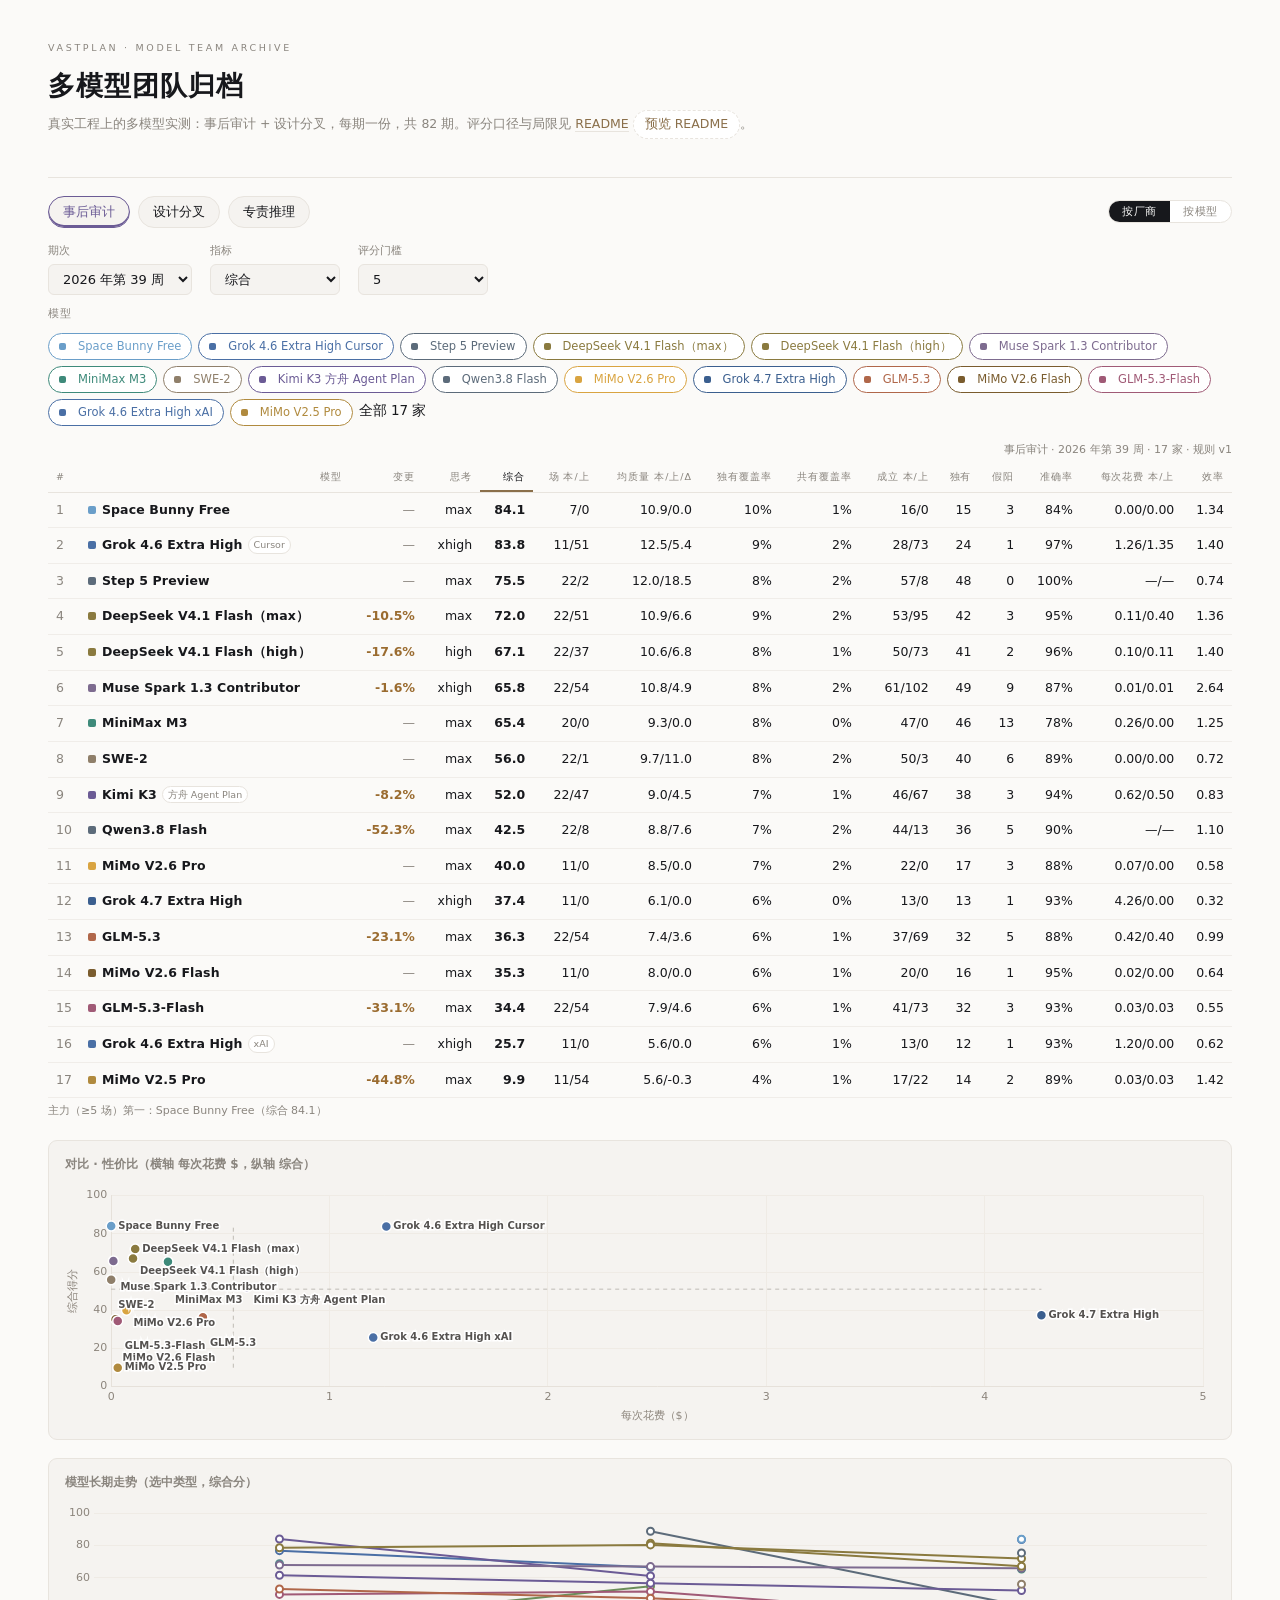
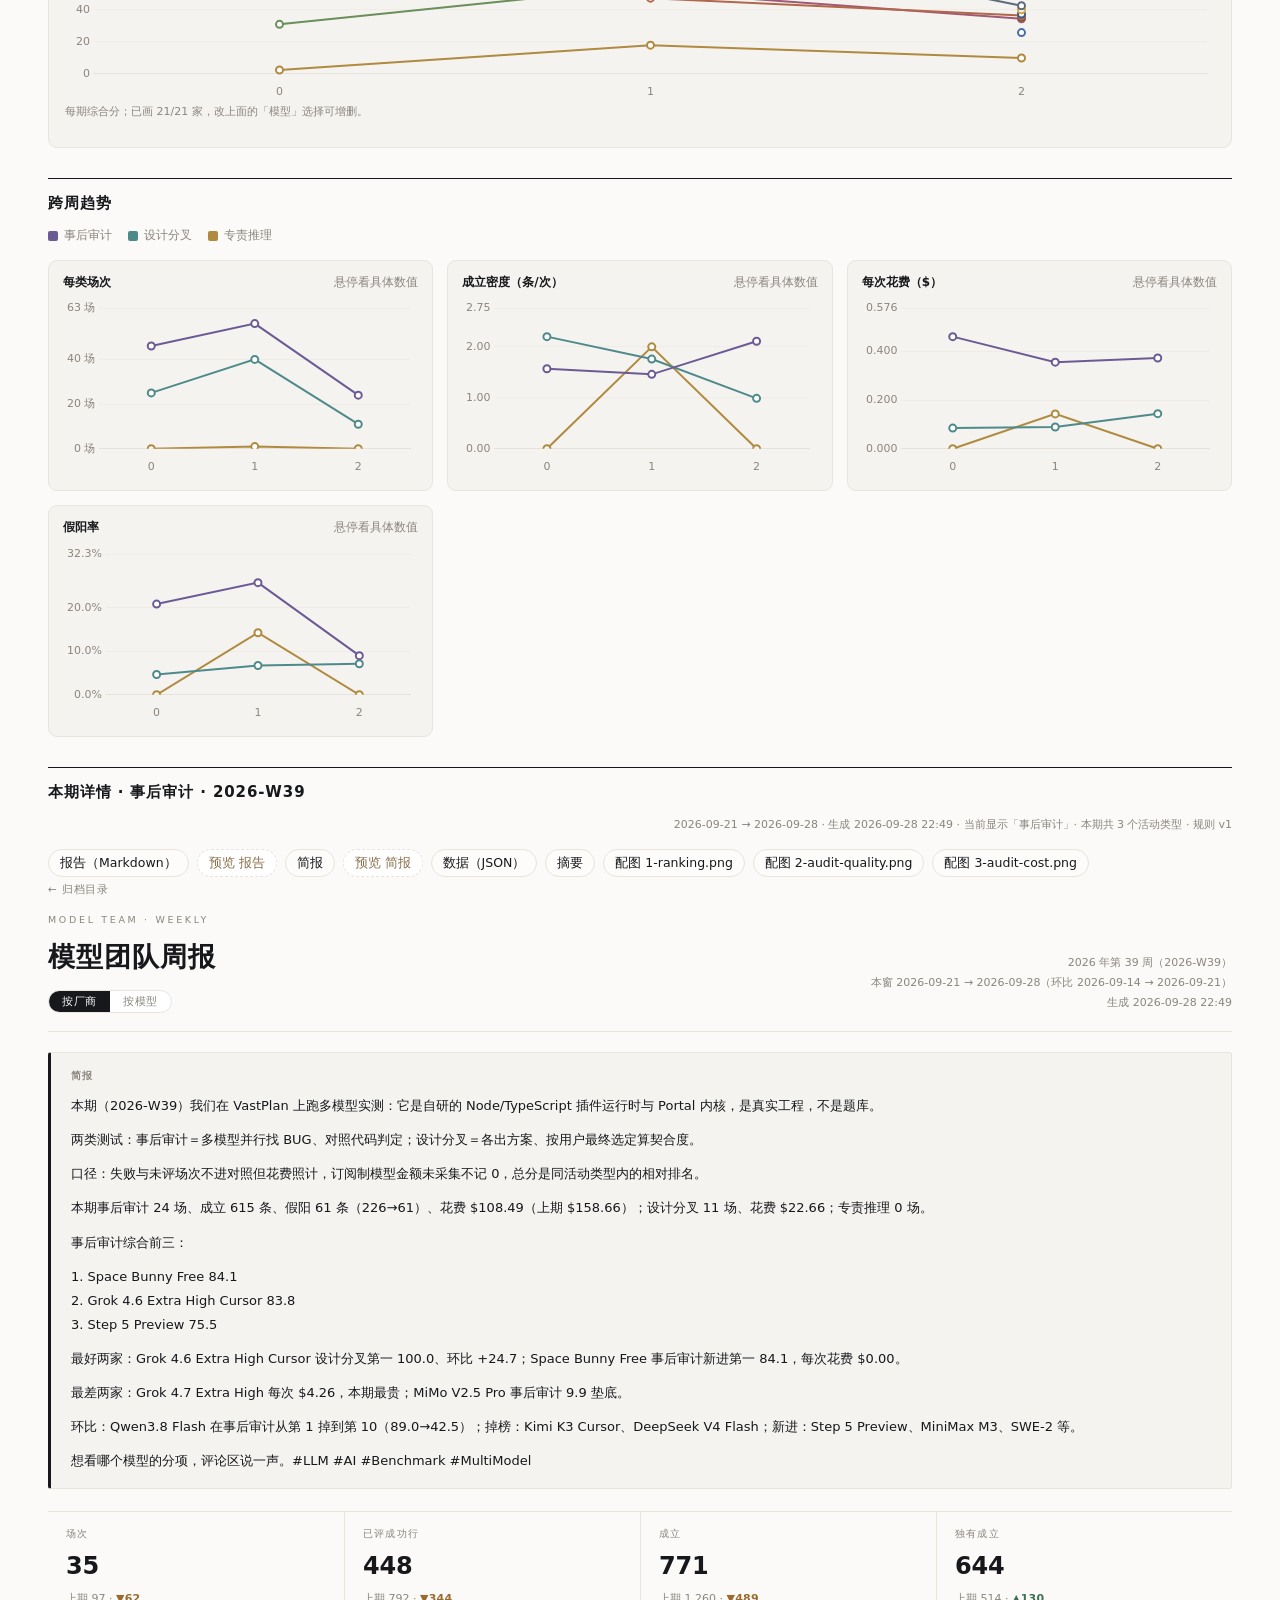
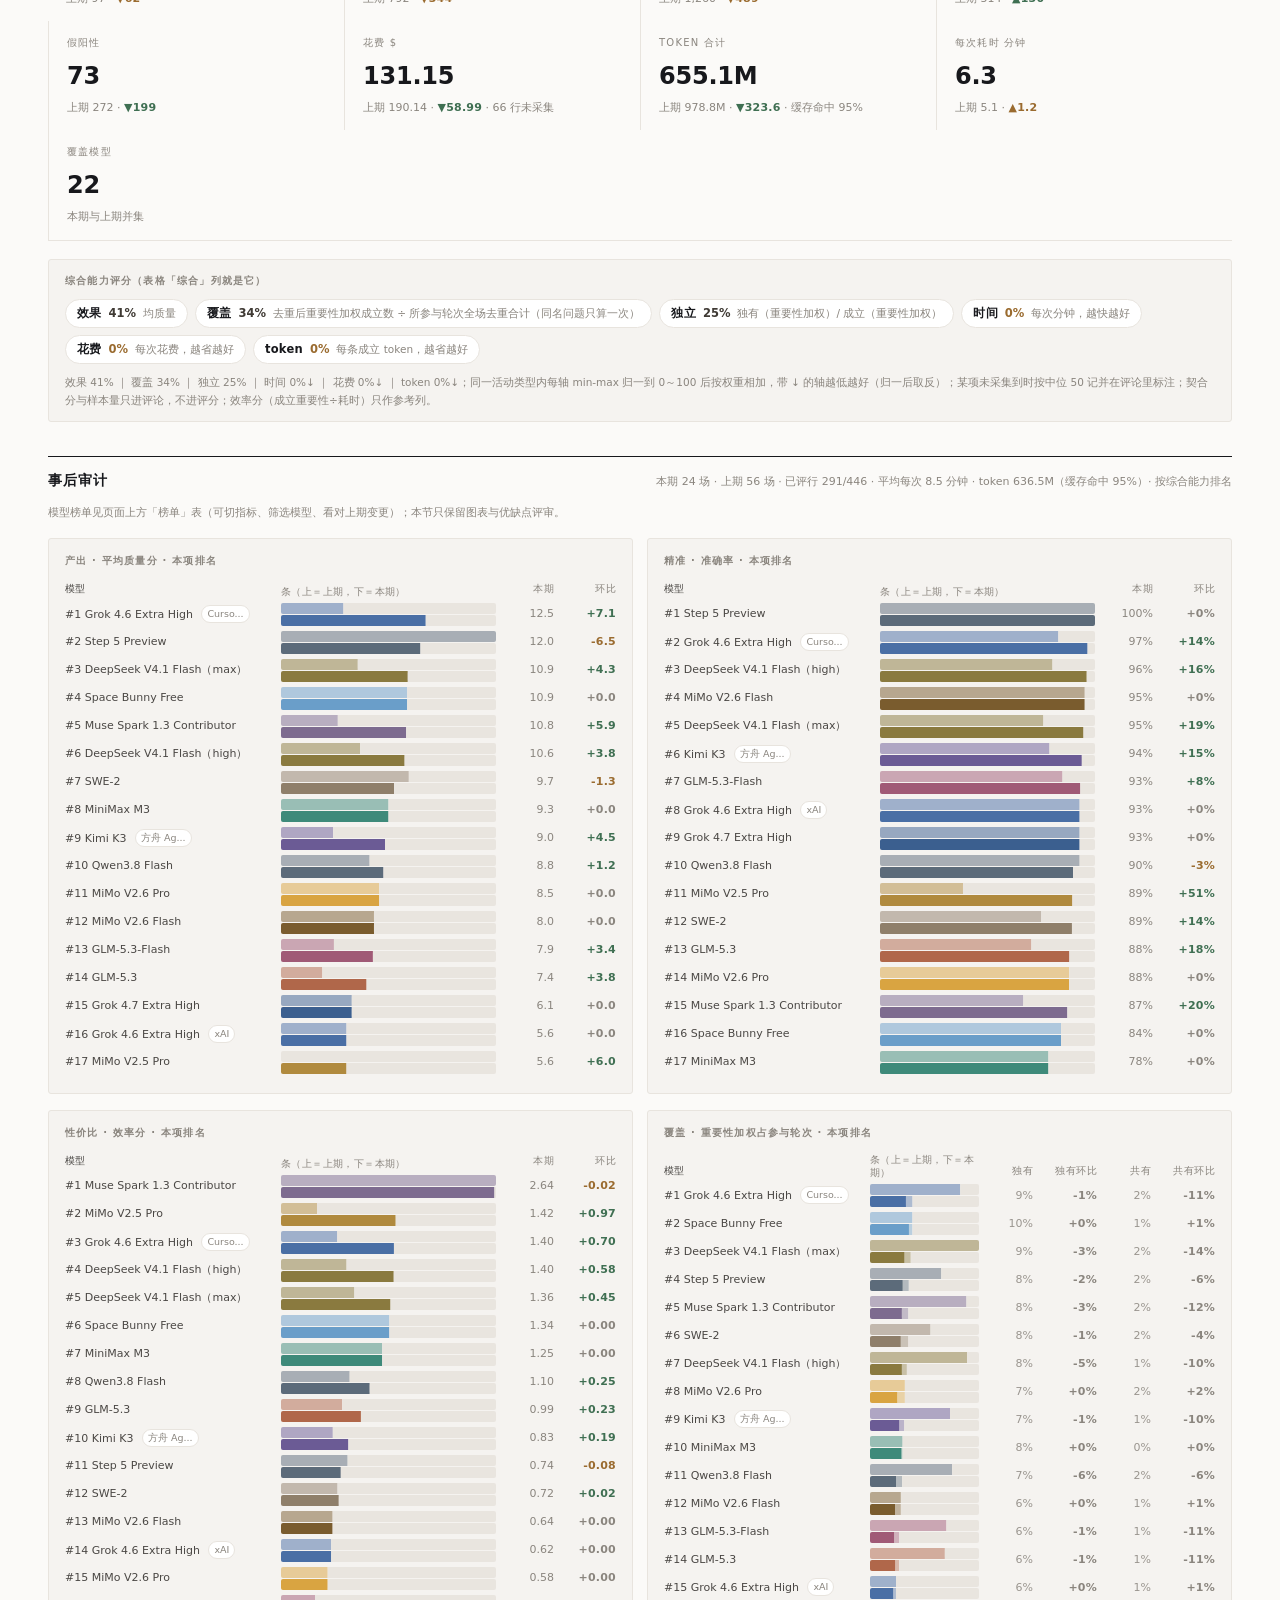
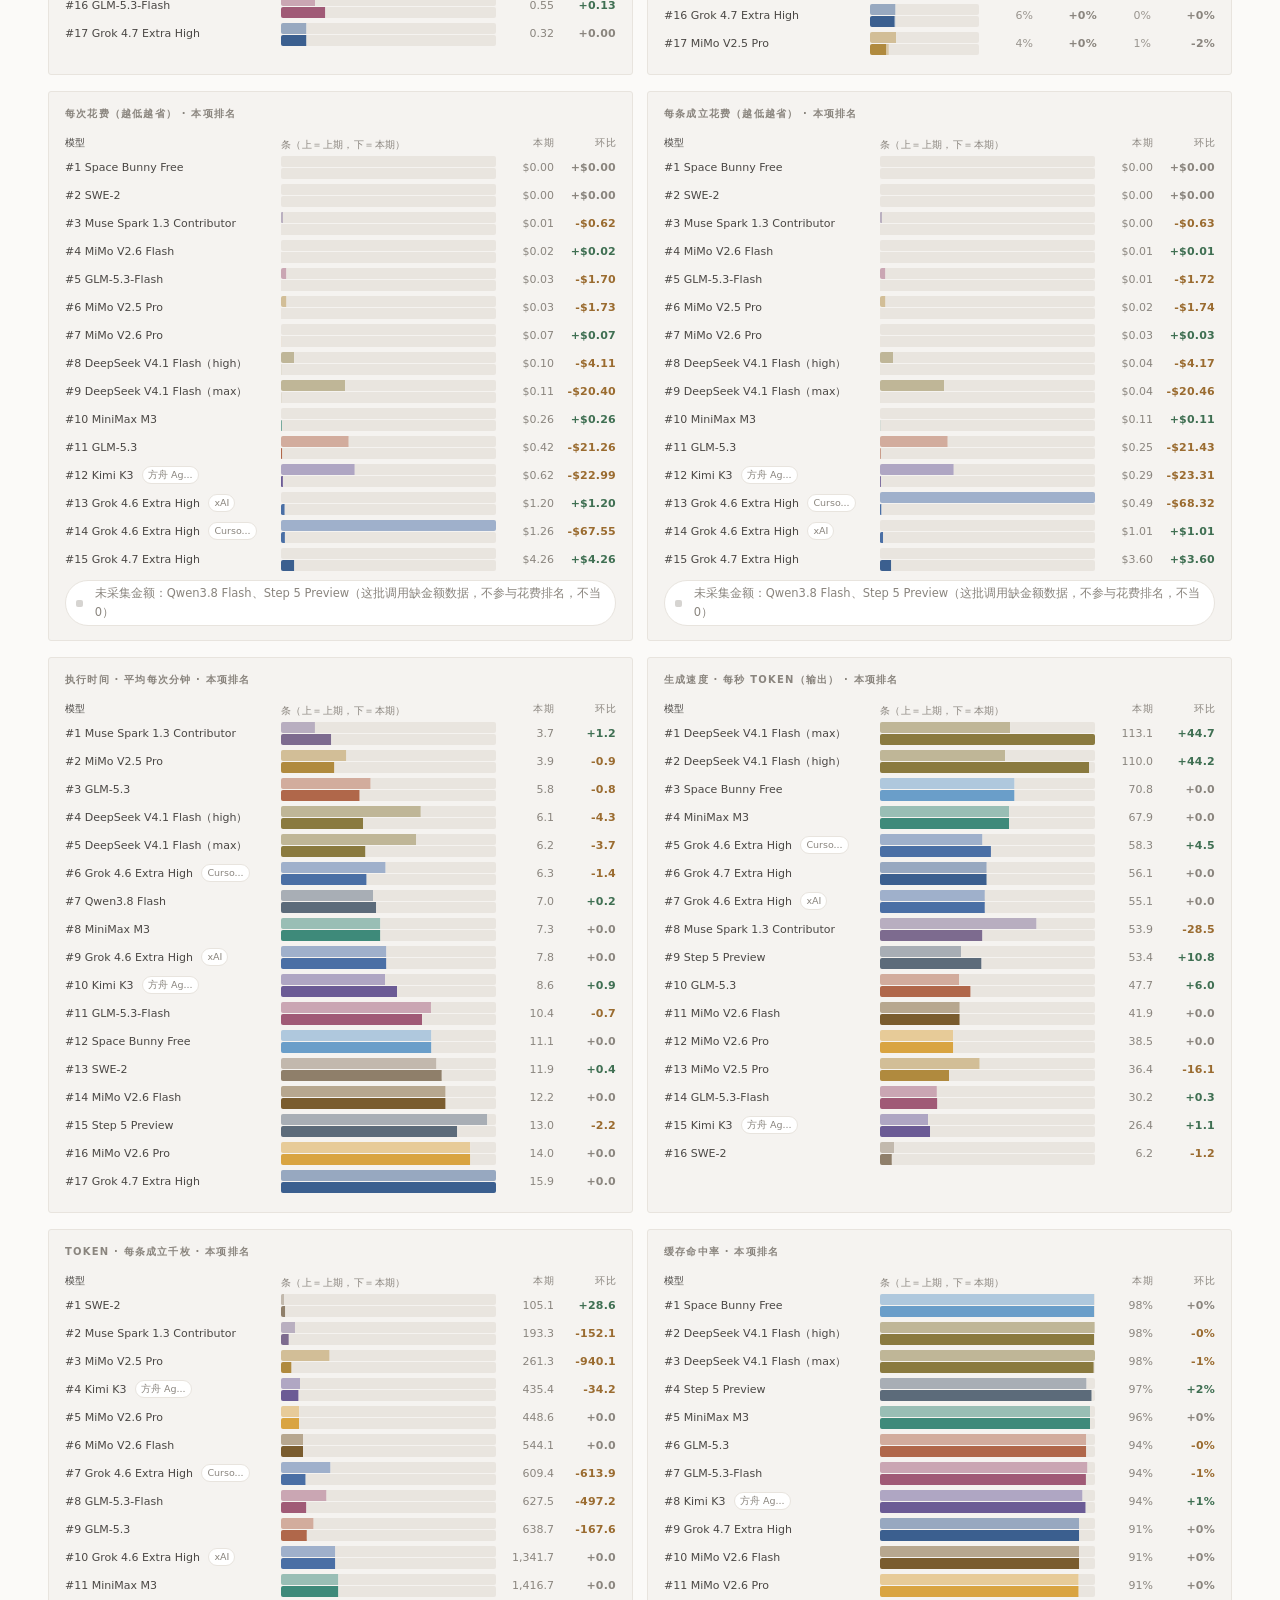
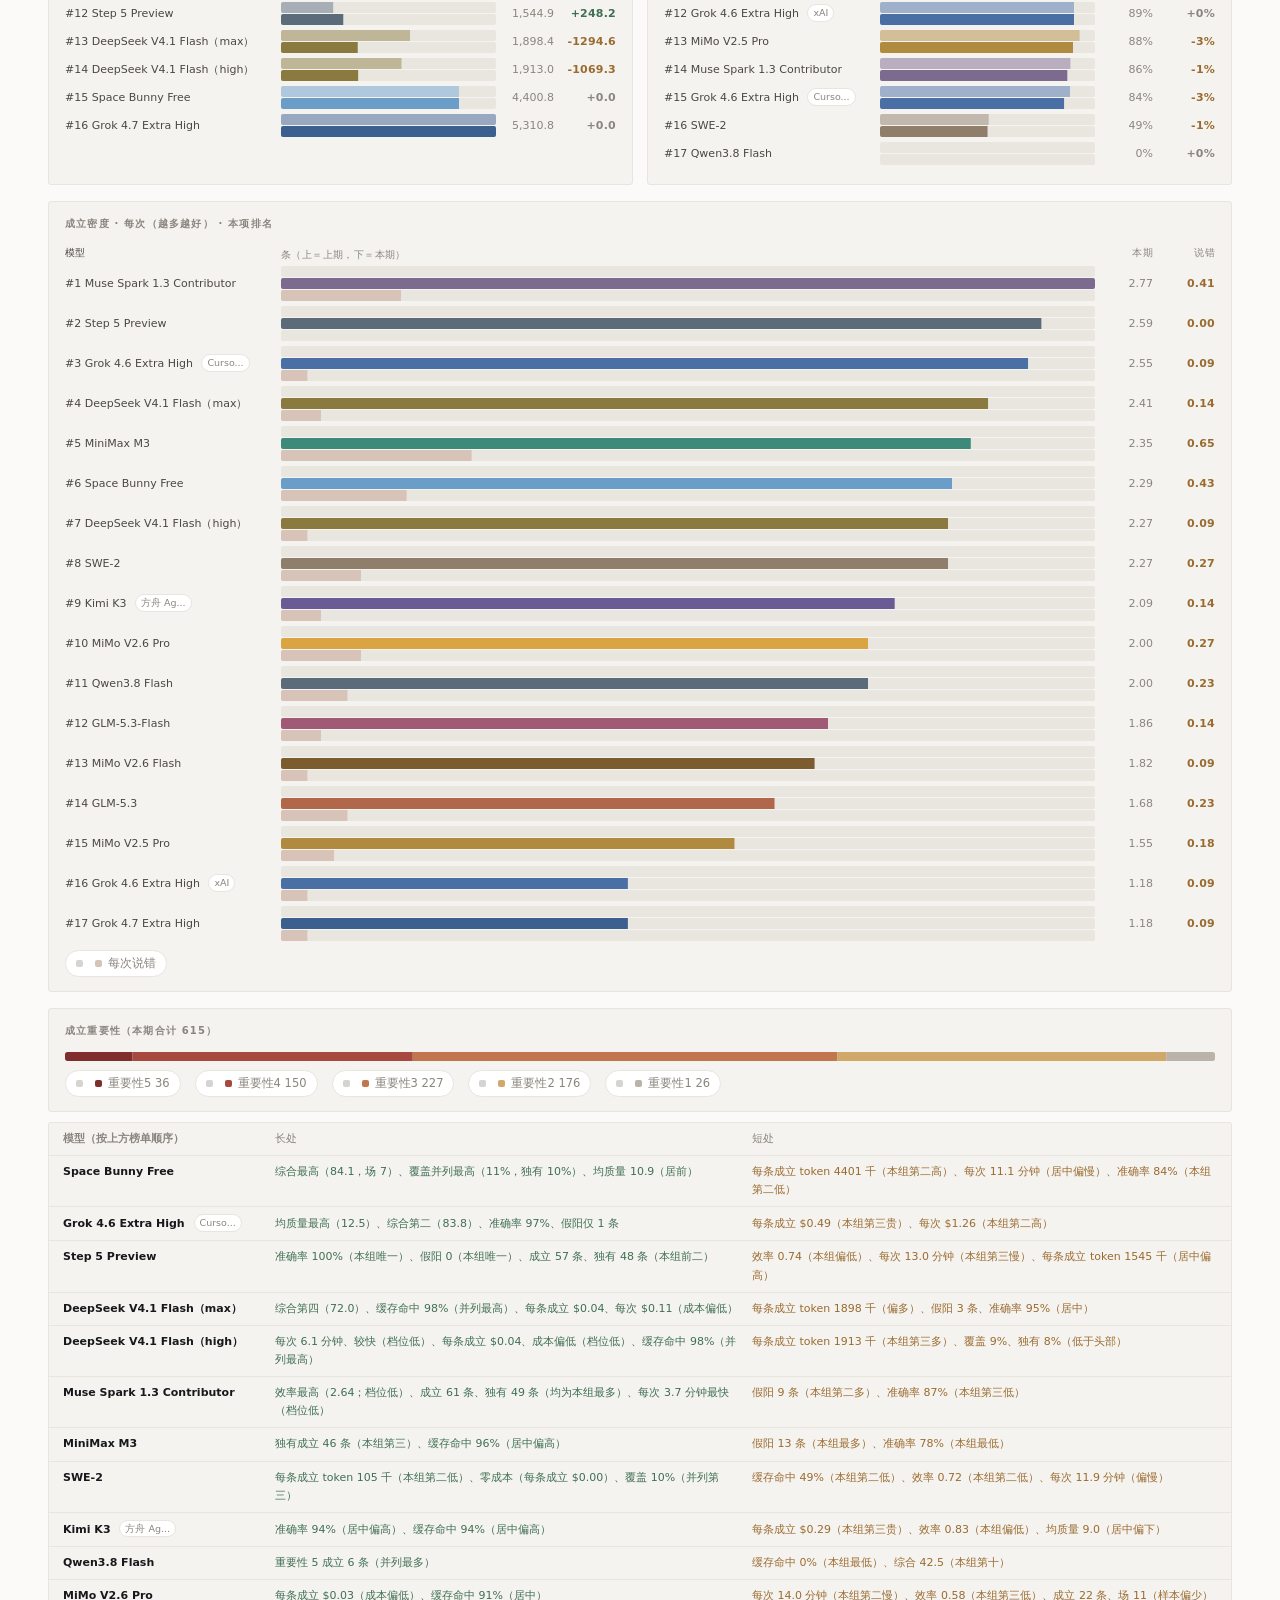
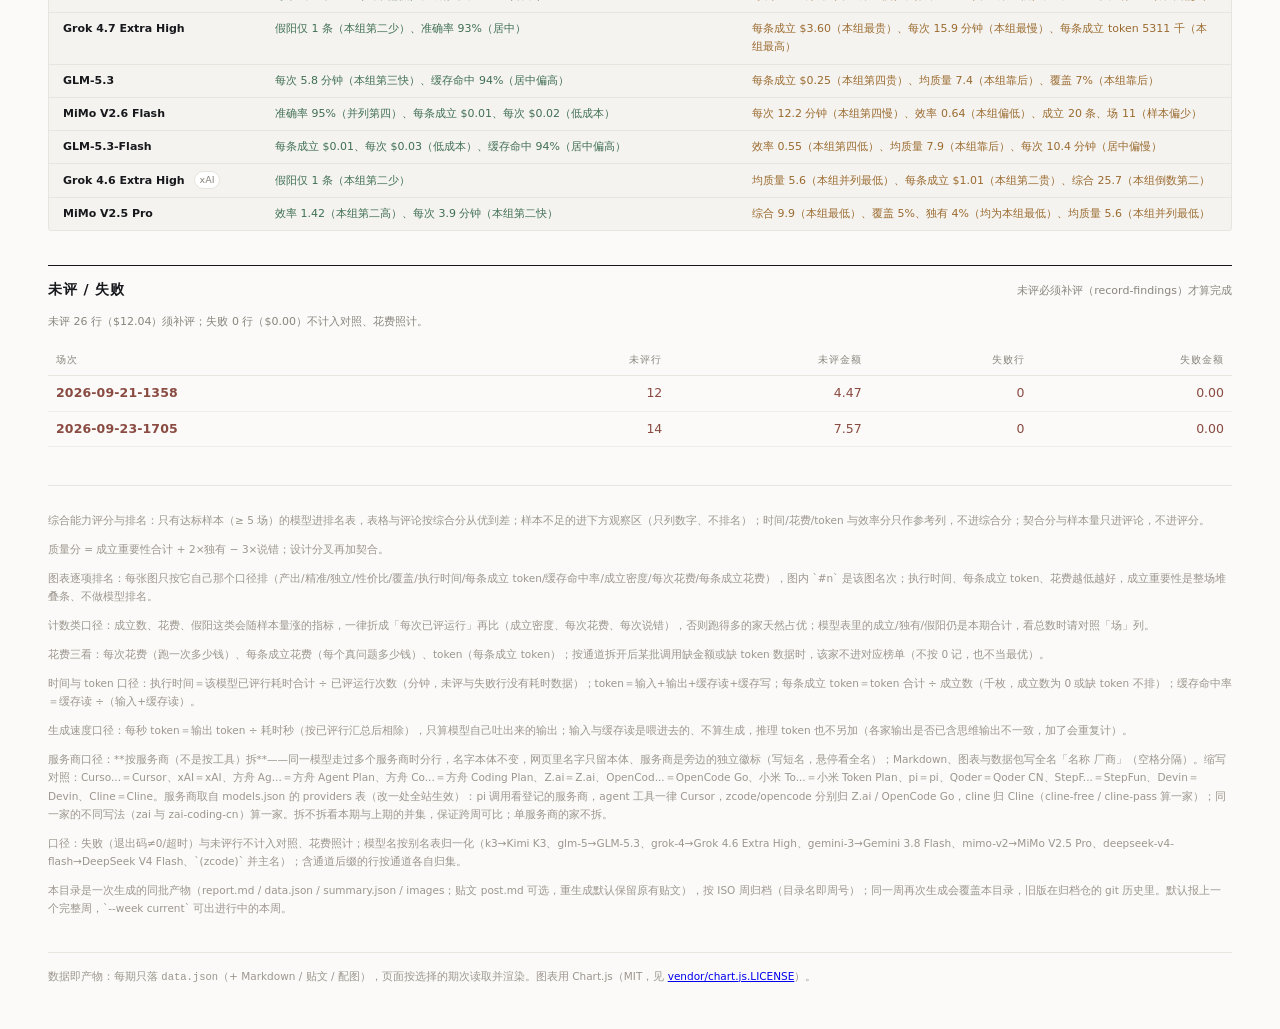
==== commit d3d451b3: "周报归档 2026-09-28 22:49（2026-W39）" ====
--- a/index.html
+++ b/index.html
@@ -8,7 +8,7 @@
 <header class="page-head">
 <p class="kicker">VastPlan · Model Team Archive</p>
 <h1>多模型团队归档</h1>
-<p class="sub">真实工程上的多模型实测：事后审计 + 设计分叉，每期一份，共 80 期。评分口径与局限见 <a href="README.md">README</a>
+<p class="sub">真实工程上的多模型实测：事后审计 + 设计分叉，每期一份，共 82 期。评分口径与局限见 <a href="README.md">README</a>
 <button type="button" class="ghost" id="readme-preview">预览 README</button>。</p>
 </header>
 
@@ -55,7 +55,7 @@
 
 <footer>数据即产物：每期只落 <code>data.json</code>（+ Markdown / 贴文 / 配图），页面按选择的期次读取并渲染。图表用 Chart.js（MIT，见 <a href="vendor/chart.js.LICENSE">vendor/chart.js.LICENSE</a>）。</footer>
 </main>
-<script id="board-data" type="application/json">{"weeks":[{"stamp":"2026-W37","label":"2026 年第 37 周","partial":false,"dir":"weekly/2026-W37","files":["data.json","post.md","report.md","summary.json"],"images":["weekly/2026-W37/images/1-ranking.png","weekly/2026-W37/images/2-audit-quality.png","weekly/2026-W37/images/3-audit-cost.png","weekly/2026-W37/images/4-design.png"],"scoring":{"version":1,"min_sessions":5,"neutral_part":50,"axes":[{"key":"quality","label":"效果","desc":"均质量","weight":0.41,"invert":false},{"key":"coverage","label":"覆盖","desc":"去重后重要性加权成立数 ÷ 所参与轮次全场去重合计（同名问题只算一次）","weight":0.34,"invert":false},{"key":"unique_ratio","label":"独立","desc":"独有（重要性加权）/ 成立（重要性加权）","weight":0.25,"invert":false},{"key":"duration","label":"时间","desc":"每次分钟，越快越好","weight":0,"invert":true},{"key":"cost","label":"花费","desc":"每次花费，越省越好","weight":0,"invert":true},{"key":"tokens_per_confirm","label":"token","desc":"每条成立 token，越省越好","weight":0,"invert":true}]}},{"stamp":"2026-W38","label":"2026 年第 38 周","partial":false,"dir":"weekly/2026-W38","files":["data.json","post.md","report.md","summary.json"],"images":["weekly/2026-W38/images/1-ranking.png","weekly/2026-W38/images/2-audit-quality.png","weekly/2026-W38/images/3-audit-cost.png","weekly/2026-W38/images/4-design.png"],"scoring":{"version":1,"min_sessions":5,"neutral_part":50,"axes":[{"key":"quality","label":"效果","desc":"均质量","weight":0.41,"invert":false},{"key":"coverage","label":"覆盖","desc":"去重后重要性加权成立数 ÷ 所参与轮次全场去重合计（同名问题只算一次）","weight":0.34,"invert":false},{"key":"unique_ratio","label":"独立","desc":"独有（重要性加权）/ 成立（重要性加权）","weight":0.25,"invert":false},{"key":"duration","label":"时间","desc":"每次分钟，越快越好","weight":0,"invert":true},{"key":"cost","label":"花费","desc":"每次花费，越省越好","weight":0,"invert":true},{"key":"tokens_per_confirm","label":"token","desc":"每条成立 token，越省越好","weight":0,"invert":true}]}},{"stamp":"2026-W39","label":"2026 年第 39 周（进行中）","partial":true,"dir":"weekly/2026-W39","files":["data.json","post.md","report.md","summary.json"],"images":["weekly/2026-W39/images/1-ranking.png","weekly/2026-W39/images/2-audit-quality.png","weekly/2026-W39/images/3-audit-cost.png","weekly/2026-W39/images/4-design.png"],"scoring":{"version":1,"min_sessions":5,"neutral_part":50,"axes":[{"key":"quality","label":"效果","desc":"均质量","weight":0.41,"invert":false},{"key":"coverage","label":"覆盖","desc":"去重后重要性加权成立数 ÷ 所参与轮次全场去重合计（同名问题只算一次）","weight":0.34,"invert":false},{"key":"unique_ratio","label":"独立","desc":"独有（重要性加权）/ 成立（重要性加权）","weight":0.25,"invert":false},{"key":"duration","label":"时间","desc":"每次分钟，越快越好","weight":0,"invert":true},{"key":"cost","label":"花费","desc":"每次花费，越省越好","weight":0,"invert":true},{"key":"tokens_per_confirm","label":"token","desc":"每条成立 token，越省越好","weight":0,"invert":true}]}}],"kinds":{"事后审计":{"metrics":["思考","综合","场 本/上","均质量 本/上/Δ","独有覆盖率","共有覆盖率","成立 本/上","独有","假阳","准确率","每次花费 本/上","效率"],"weeks":{"2026-W37":{"note":"主力（≥5 场）第一：Kimi K3 Cursor（综合 84.1）","rows":[{"rank":"1","name":"Kimi K3","badge":"Cursor","dot":"#6b5b95","cells":["max","84.1","14/4","7.4/20.8","15%","13%","26/23","14","5","84%","0.93/1.59","1.26"],"cost_run":0.93,"sessions":14,"raw":{"quality":7.357142857142857,"coverage":0.2800169799071099,"unique_ratio":0.5670103092783505,"duration":4.64404761904762,"cost":0.9333294285714285,"tokens_per_confirm":721.7381153846154},"observed":{"quality":7.357142857142857,"confirmed":26,"coverage":0.2800169799071099}},{"rank":"2","name":"DeepSeek V4.1 Flash（max）","badge":"","dot":"#8a7a3f","cells":["max","78.7","19/0","8.2/0.0","12%","15%","46/0","24","6","88%","0.35/0.00","1.66"],"cost_run":0.35,"sessions":19,"raw":{"quality":8.210526315789474,"coverage":0.26810570652416627,"unique_ratio":0.4566929133858268,"duration":6.889473684210526,"cost":0.3480623157894737,"tokens_per_confirm":1823.6057391304348},"observed":{"quality":8.210526315789474,"confirmed":46,"coverage":0.26810570652416627}},{"rank":"3","name":"Grok 4.6 Extra High","badge":"","dot":"#4a6fa5","cells":["xhigh","76.9","40/2","7.2/5.0","14%","14%","70/2","34","9","89%","1.15/1.89","0.77"],"cost_run":1.15,"sessions":40,"raw":{"quality":7.175,"coverage":0.270141908824718,"unique_ratio":0.5058365758754864,"duration":8.26,"cost":1.1488922499999998,"tokens_per_confirm":824.9191},"observed":{"quality":7.175,"confirmed":70,"coverage":0.270141908824718}},{"rank":"4","name":"Gemini 3.8 Flash","badge":"","dot":"#4f8a8b","cells":["high","68.7","38/3","6.0/8.3","12%","16%","77/13","36","36","68%","0.86/1.81","0.91"],"cost_run":0.86,"sessions":38,"raw":{"quality":6,"coverage":0.2877375269530238,"unique_ratio":0.43410852713178294,"duration":7.9298245614035086,"cost":0.8598536842105262,"tokens_per_confirm":2709.0933766233766},"observed":{"quality":6,"confirmed":77,"coverage":0.2877375269530238}},{"rank":"5","name":"Muse Spark 1.3 Contributor","badge":"","dot":"#7d6b8f","cells":["xhigh","67.8","14/0","5.2/0.0","13%","8%","22/0","15","7","76%","0.01/0.00","2.47"],"cost_run":0.01,"sessions":14,"raw":{"quality":5.214285714285714,"coverage":0.2056642384942524,"unique_ratio":0.703125,"duration":1.9047619047619049,"cost":0.008761642857142857,"tokens_per_confirm":251.57472727272727},"observed":{"quality":5.214285714285714,"confirmed":22,"coverage":0.2056642384942524}},{"rank":"6","name":"Kimi K3","badge":"方舟 Agent Plan","dot":"#6b5b95","cells":["max","61.5","29/0","5.9/0.0","11%","16%","49/0","20","11","82%","0.56/0.00","0.73"],"cost_run":0.56,"sessions":29,"raw":{"quality":5.862068965517241,"coverage":0.2666764803226576,"unique_ratio":0.4,"duration":8.558045977011494,"cost":0.5625379310344828,"tokens_per_confirm":442.21395918367347},"observed":{"quality":5.862068965517241,"confirmed":49,"coverage":0.2666764803226576}},{"rank":"7","name":"GLM-5.3","badge":"","dot":"#b0674a","cells":["max","52.9","43/3","5.3/5.3","9%","16%","73/14","25","21","78%","0.42/0.26","0.88"],"cost_run":0.42,"sessions":43,"raw":{"quality":5.348837209302325,"coverage":0.2508447871136474,"unique_ratio":0.3617886178861789,"duration":6.474806201550388,"cost":0.41647495348837205,"tokens_per_confirm":636.5104109589041},"observed":{"quality":5.348837209302325,"confirmed":73,"coverage":0.2508447871136474}},{"rank":"8","name":"GLM-5.3-Flash","badge":"","dot":"#a05a76","cells":["max","49.5","40/3","5.7/7.7","8%","14%","59/18","24","4","94%","0.03/0.04","0.50"],"cost_run":0.03,"sessions":40,"raw":{"quality":5.725,"coverage":0.22273448750993802,"unique_ratio":0.3613861386138614,"duration":9.41,"cost":0.026175025,"tokens_per_confirm":825.9896779661017},"observed":{"quality":5.725,"confirmed":59,"coverage":0.22273448750993802}},{"rank":"9","name":"DeepSeek V4 Flash","badge":"","dot":"#6b8e5a","cells":["max","30.9","35/0","3.8/0.0","7%","12%","41/0","16","11","79%","0.19/0.00","0.52"],"cost_run":0.19,"sessions":35,"raw":{"quality":3.7714285714285714,"coverage":0.18455375154551962,"unique_ratio":0.35251798561151076,"duration":7.163333333333333,"cost":0.18662639999999997,"tokens_per_confirm":1933.172731707317},"observed":{"quality":3.7714285714285714,"confirmed":41,"coverage":0.18455375154551962}},{"rank":"10","name":"MiMo V2.5 Pro","badge":"","dot":"#b08a3e","cells":["max","2.4","35/0","0.7/0.0","4%","7%","18/0","7","17","51%","0.03/0.00","0.49"],"cost_run":0.03,"sessions":35,"raw":{"quality":0.7142857142857143,"coverage":0.11080344170825297,"unique_ratio":0.38571428571428573,"duration":5.185238095238095,"cost":0.031622942857142865,"tokens_per_confirm":953.5028888888888},"observed":{"quality":0.7142857142857143,"confirmed":18,"coverage":0.11080344170825297}}]},"2026-W38":{"note":"样本 \u003c 5 场未进排名，见下方观察区（Gemini 3.8 Flash、Step 5 Preview、SWE-2）；主力（≥5 场）第一：Qwen3.8 Flash（综合 89.0）","rows":[{"rank":"1","name":"Qwen3.8 Flash","badge":"","dot":"#5c6b7a","cells":["max","89.0","8/0","7.6/0.0","13%","8%","13/0","9","1","93%","—/0.00","0.85"],"cost_run":null,"sessions":8,"raw":{"quality":7.625,"coverage":0.20590129943332228,"unique_ratio":0.7083333333333334,"duration":6.810416666666667,"cost":null,"tokens_per_confirm":0},"observed":{"quality":7.625,"confirmed":13,"coverage":0.20590129943332228}},{"rank":"2","name":"DeepSeek V4.1 Flash（high）","badge":"","dot":"#8a7a3f","cells":["high","81.5","37/0","6.8/0.0","13%","12%","73/0","39","18","80%","0.11/0.00","0.81"],"cost_run":0.11,"sessions":37,"raw":{"quality":6.8108108108108105,"coverage":0.24344883615767246,"unique_ratio":0.5306122448979592,"duration":10.324324324324325,"cost":0.11386716216216217,"tokens_per_confirm":2982.3761095890413},"observed":{"quality":6.8108108108108105,"confirmed":73,"coverage":0.24344883615767246}},{"rank":"3","name":"DeepSeek V4.1 Flash（max）","badge":"","dot":"#8a7a3f","cells":["max","80.4","51/19","6.6/8.2","12%","15%","95/46","44","30","76%","0.40/0.35","0.91"],"cost_run":0.4,"sessions":51,"raw":{"quality":6.607843137254902,"coverage":0.2731661329249049,"unique_ratio":0.43967828418230565,"duration":9.986601307189543,"cost":0.4021229019607843,"tokens_per_confirm":3192.9554315789474},"observed":{"quality":6.607843137254902,"confirmed":95,"coverage":0.2731661329249049}},{"rank":"4","name":"Muse Spark 1.3 Contributor","badge":"","dot":"#7d6b8f","cells":["xhigh","66.9","54/14","4.9/5.2","11%","13%","102/22","48","51","67%","0.01/0.01","2.66"],"cost_run":0.01,"sessions":54,"raw":{"quality":4.888888888888889,"coverage":0.24174884556910117,"unique_ratio":0.44857142857142857,"duration":2.5086419753086417,"cost":0.011769592592592592,"tokens_per_confirm":345.4275196078431},"observed":{"quality":4.888888888888889,"confirmed":102,"coverage":0.24174884556910117}},{"rank":"5","name":"Grok 4.6 Extra High","badge":"","dot":"#4a6fa5","cells":["xhigh","66.5","51/40","5.4/7.2","10%","13%","73/70","28","15","83%","1.35/1.15","0.70"],"cost_run":1.35,"sessions":51,"raw":{"quality":5.372549019607843,"coverage":0.226112085396691,"unique_ratio":0.4416403785488959,"duration":7.728104575163399,"cost":1.3492420784313726,"tokens_per_confirm":1223.2433835616437},"observed":{"quality":5.372549019607843,"confirmed":73,"coverage":0.226112085396691}},{"rank":"6","name":"Kimi K3","badge":"Cursor","dot":"#6b5b95","cells":["max","61.1","7/14","5.3/7.4","8%","18%","12/26","3","3","80%","0.84/0.93","1.02"],"cost_run":0.84,"sessions":7,"raw":{"quality":5.285714285714286,"coverage":0.2584708088829839,"unique_ratio":0.25,"duration":5.93095238095238,"cost":0.8431731428571428,"tokens_per_confirm":704.9794166666667},"observed":{"quality":5.285714285714286,"confirmed":12,"coverage":0.2584708088829839}},{"rank":"7","name":"Kimi K3","badge":"方舟 Agent Plan","dot":"#6b5b95","cells":["max","56.6","47/29","4.5/5.9","8%","12%","67/49","26","18","79%","0.50/0.56","0.64"],"cost_run":0.5,"sessions":47,"raw":{"quality":4.48936170212766,"coverage":0.2005489742674353,"unique_ratio":0.42023346303501946,"duration":7.6879432624113475,"cost":0.5022655531914894,"tokens_per_confirm":469.57167164179106},"observed":{"quality":4.48936170212766,"confirmed":67,"coverage":0.2005489742674353}},{"rank":"8","name":"DeepSeek V4 Flash","badge":"","dot":"#6b8e5a","cells":["max","54.6","23/35","4.5/3.8","7%","18%","37/41","8","11","77%","0.26/0.19","0.60"],"cost_run":0.26,"sessions":23,"raw":{"quality":4.478260869565218,"coverage":0.2478766891784168,"unique_ratio":0.23943661971830985,"duration":9.929710144927535,"cost":0.26451913043478265,"tokens_per_confirm":1814.9964054054055},"observed":{"quality":4.478260869565218,"confirmed":37,"coverage":0.2478766891784168}},{"rank":"9","name":"GLM-5.3-Flash","badge":"","dot":"#a05a76","cells":["max","51.4","54/40","4.6/5.7","7%","12%","73/59","25","13","85%","0.03/0.03","0.42"],"cost_run":0.03,"sessions":54,"raw":{"quality":4.555555555555555,"coverage":0.19148774896335705,"unique_ratio":0.3443223443223443,"duration":11.076234567901233,"cost":0.0320495,"tokens_per_confirm":1124.7335205479453},"observed":{"quality":4.555555555555555,"confirmed":73,"coverage":0.19148774896335705}},{"rank":"10","name":"GLM-5.3","badge":"","dot":"#b0674a","cells":["max","47.2","54/43","3.6/5.3","7%","12%","69/73","25","29","70%","0.40/0.42","0.76"],"cost_run":0.4,"sessions":54,"raw":{"quality":3.5555555555555554,"coverage":0.18757129987719517,"unique_ratio":0.37453183520599254,"duration":6.62283950617284,"cost":0.4013702592592592,"tokens_per_confirm":806.3027826086957},"observed":{"quality":3.5555555555555554,"confirmed":69,"coverage":0.18757129987719517}},{"rank":"11","name":"MiMo V2.5 Pro","badge":"","dot":"#b08a3e","cells":["max","17.9","54/35","-0.3/0.7","4%","3%","22/18","12","35","39%","0.03/0.03","0.45"],"cost_run":0.03,"sessions":54,"raw":{"quality":-0.3333333333333333,"coverage":0.06550863669181657,"unique_ratio":0.575,"duration":4.828703703703704,"cost":0.032500296296296305,"tokens_per_confirm":1201.3830454545455},"observed":{"quality":-0.3333333333333333,"confirmed":22,"coverage":0.06550863669181657}},{"rank":"","name":"Gemini 3.8 Flash","badge":"","dot":"#4f8a8b","cells":["high","—","3/38","1.7/6.0","5%","12%","2/77","0","1","67%","1.25/0.86","0.32"],"cost_run":1.25,"sessions":3,"raw":{"quality":1.6666666666666667,"coverage":0.17724519632414368,"unique_ratio":0,"duration":8.88888888888889,"cost":1.245469,"tokens_per_confirm":11881.4935},"observed":{"quality":1.6666666666666667,"confirmed":2,"coverage":0.17724519632414368}},{"rank":"","name":"Step 5 Preview","badge":"","dot":"#5c6b7a","cells":["max","—","2/0","18.5/0.0","10%","8%","8/0","6","0","100%","—/0.00","0.82"],"cost_run":null,"sessions":2,"raw":{"quality":18.5,"coverage":0.17857965122780706,"unique_ratio":0.68,"duration":15.233333333333333,"cost":null,"tokens_per_confirm":1296.689375},"observed":{"quality":18.5,"confirmed":8,"coverage":0.17857965122780706}},{"rank":"","name":"SWE-2","badge":"","dot":"#8f7f6a","cells":["max","—","1/0","11.0/0.0","9%","6%","3/0","3","1","75%","0.00/0.00","0.70"],"cost_run":0,"sessions":1,"raw":{"quality":11,"coverage":0.15165364391370584,"unique_ratio":1,"duration":11.483333333333333,"cost":0,"tokens_per_confirm":76.56166666666667},"observed":{"quality":11,"confirmed":3,"coverage":0.15165364391370584}}]},"2026-W39":{"note":"主力（≥5 场）第一：Space Bunny Free（综合 84.1）","rows":[{"rank":"1","name":"Space Bunny Free","badge":"","dot":"#6a9ec9","cells":["max","84.1","7/0","10.9/0.0","10%","1%","16/0","15","3","84%","0.00/0.00","1.34"],"cost_run":0,"sessions":7,"raw":{"quality":10.857142857142858,"coverage":0.10642004149485862,"unique_ratio":0.9272727272727272,"duration":11.10952380952381,"cost":0,"tokens_per_confirm":4400.80725},"observed":{"quality":10.857142857142858,"confirmed":16,"coverage":0.10642004149485862}},{"rank":"2","name":"Grok 4.6 Extra High","badge":"Cursor","dot":"#4a6fa5","cells":["xhigh","83.8","11/51","12.5/5.4","9%","2%","28/73","24","1","97%","1.26/1.35","1.40"],"cost_run":1.26,"sessions":11,"raw":{"quality":12.454545454545455,"coverage":0.10652604085236925,"unique_ratio":0.8446601941747572,"duration":6.325757575757576,"cost":1.2572138181818184,"tokens_per_confirm":609.3662142857144},"observed":{"quality":12.454545454545455,"confirmed":28,"coverage":0.10652604085236925}},{"rank":"3","name":"Step 5 Preview","badge":"","dot":"#5c6b7a","cells":["max","75.5","22/2","12.0/18.5","8%","2%","57/8","48","0","100%","—/—","0.74"],"cost_run":null,"sessions":22,"raw":{"quality":12,"coverage":0.09730773158397323,"unique_ratio":0.8421052631578947,"duration":13.01060606060606,"cost":null,"tokens_per_confirm":1544.9175438596492},"observed":{"quality":12,"confirmed":57,"coverage":0.09730773158397323}},{"rank":"4","name":"DeepSeek V4.1 Flash（max）","badge":"","dot":"#8a7a3f","cells":["max","72.0","22/51","10.9/6.6","9%","2%","53/95","42","3","95%","0.11/0.40","1.36"],"cost_run":0.11,"sessions":22,"raw":{"quality":10.909090909090908,"coverage":0.10218578036446103,"unique_ratio":0.8444444444444444,"duration":6.239393939393939,"cost":0.1072449090909091,"tokens_per_confirm":1898.3846037735848},"observed":{"quality":10.909090909090908,"confirmed":53,"coverage":0.10218578036446103}},{"rank":"5","name":"DeepSeek V4.1 Flash（high）","badge":"","dot":"#8a7a3f","cells":["high","67.1","22/37","10.6/6.8","8%","1%","50/73","41","2","96%","0.10/0.11","1.40"],"cost_run":0.1,"sessions":22,"raw":{"quality":10.636363636363637,"coverage":0.09242968280348542,"unique_ratio":0.8641975308641975,"duration":6.0681818181818175,"cost":0.1003080909090909,"tokens_per_confirm":1913.03546},"observed":{"quality":10.636363636363637,"confirmed":50,"coverage":0.09242968280348542}},{"rank":"6","name":"Muse Spark 1.3 Contributor","badge":"","dot":"#7d6b8f","cells":["xhigh","65.8","22/54","10.8/4.9","8%","2%","61/102","49","9","87%","0.01/0.01","2.64"],"cost_run":0.01,"sessions":22,"raw":{"quality":10.772727272727273,"coverage":0.09622372074386482,"unique_ratio":0.8284023668639053,"duration":3.7106060606060605,"cost":0.010726863636363637,"tokens_per_confirm":193.31644262295083},"observed":{"quality":10.772727272727273,"confirmed":61,"coverage":0.09622372074386482}},{"rank":"7","name":"MiniMax M3","badge":"","dot":"#3e8a7a","cells":["max","65.4","20/0","9.3/0.0","8%","0%","47/0","46","13","78%","0.26/0.00","1.25"],"cost_run":0.26,"sessions":20,"raw":{"quality":9.25,"coverage":0.08167935606044069,"unique_ratio":0.9710144927536232,"duration":7.3375,"cost":0.26461435000000005,"tokens_per_confirm":1416.6536382978725},"observed":{"quality":9.25,"confirmed":47,"coverage":0.08167935606044069}},{"rank":"8","name":"SWE-2","badge":"","dot":"#8f7f6a","cells":["max","56.0","22/1","9.7/11.0","8%","2%","50/3","40","6","89%","0.00/0.00","0.72"],"cost_run":0,"sessions":22,"raw":{"quality":9.727272727272727,"coverage":0.09622372074386482,"unique_ratio":0.7988165680473372,"duration":11.875757575757575,"cost":0,"tokens_per_confirm":105.12364},"observed":{"quality":9.727272727272727,"confirmed":50,"coverage":0.09622372074386482}},{"rank":"9","name":"Kimi K3","badge":"方舟 Agent Plan","dot":"#6b5b95","cells":["max","52.0","22/47","9.0/4.5","7%","1%","46/67","38","3","94%","0.62/0.50","0.83"],"cost_run":0.62,"sessions":22,"raw":{"quality":8.954545454545455,"coverage":0.08592561776283501,"unique_ratio":0.8533333333333334,"duration":8.573484848484847,"cost":0.6150903636363636,"tokens_per_confirm":435.4164347826087},"observed":{"quality":8.954545454545455,"confirmed":46,"coverage":0.08592561776283501}},{"rank":"10","name":"Qwen3.8 Flash","badge":"","dot":"#5c6b7a","cells":["max","42.5","22/8","8.8/7.6","7%","2%","44/13","36","5","90%","—/—","1.10"],"cost_run":null,"sessions":22,"raw":{"quality":8.818181818181818,"coverage":0.080505563562293,"unique_ratio":0.8071428571428572,"duration":7.029545454545454,"cost":null,"tokens_per_confirm":0},"observed":{"quality":8.818181818181818,"confirmed":44,"coverage":0.080505563562293}},{"rank":"11","name":"MiMo V2.6 Pro","badge":"","dot":"#d9a441","cells":["max","40.0","11/0","8.5/0.0","7%","2%","22/0","17","3","88%","0.07/0.00","0.58"],"cost_run":0.07,"sessions":11,"raw":{"quality":8.454545454545455,"coverage":0.08745296745259531,"unique_ratio":0.7714285714285715,"duration":13.978787878787879,"cost":0.0652090909090909,"tokens_per_confirm":448.56113636363636},"observed":{"quality":8.454545454545455,"confirmed":22,"coverage":0.08745296745259531}},{"rank":"12","name":"Grok 4.7 Extra High","badge":"","dot":"#3b5f8f","cells":["xhigh","37.4","11/0","6.1/0.0","6%","0%","13/0","13","1","93%","4.26/0.00","0.32"],"cost_run":4.26,"sessions":11,"raw":{"quality":6.090909090909091,"coverage":0.06406766678444387,"unique_ratio":0.9795918367346939,"duration":15.878787878787879,"cost":4.259725272727273,"tokens_per_confirm":5310.774846153846},"observed":{"quality":6.090909090909091,"confirmed":13,"coverage":0.06406766678444387}},{"rank":"13","name":"GLM-5.3","badge":"","dot":"#b0674a","cells":["max","36.3","22/54","7.4/3.6","6%","1%","37/69","32","5","88%","0.42/0.40","0.99"],"cost_run":0.42,"sessions":22,"raw":{"quality":7.363636363636363,"coverage":0.0729174876815342,"unique_ratio":0.8650793650793651,"duration":5.8113636363636365,"cost":0.4160990454545454,"tokens_per_confirm":638.7487567567568},"observed":{"quality":7.363636363636363,"confirmed":37,"coverage":0.0729174876815342}},{"rank":"14","name":"MiMo V2.6 Flash","badge":"","dot":"#7a5c2e","cells":["max","35.3","11/0","8.0/0.0","6%","1%","20/0","16","1","95%","0.02/0.00","0.64"],"cost_run":0.02,"sessions":11,"raw":{"quality":8,"coverage":0.07743069573767326,"unique_ratio":0.8032786885245902,"duration":12.159090909090908,"cost":0.02292063636363637,"tokens_per_confirm":544.11875},"observed":{"quality":8,"confirmed":20,"coverage":0.07743069573767326}},{"rank":"15","name":"GLM-5.3-Flash","badge":"","dot":"#a05a76","cells":["max","34.4","22/54","7.9/4.6","6%","1%","41/73","32","3","93%","0.03/0.03","0.55"],"cost_run":0.03,"sessions":22,"raw":{"quality":7.909090909090909,"coverage":0.0734594931015884,"unique_ratio":0.8188976377952756,"duration":10.419696969696968,"cost":0.02596295454545455,"tokens_per_confirm":627.4845853658536},"observed":{"quality":7.909090909090909,"confirmed":41,"coverage":0.0734594931015884}},{"rank":"16","name":"Grok 4.6 Extra High","badge":"xAI","dot":"#4a6fa5","cells":["xhigh","25.7","11/0","5.6/0.0","6%","1%","13/0","12","1","93%","1.20/0.00","0.62"],"cost_run":1.2,"sessions":11,"raw":{"quality":5.636363636363637,"coverage":0.06518125253054632,"unique_ratio":0.9,"duration":7.784848484848484,"cost":1.196953272727273,"tokens_per_confirm":1341.6933076923078},"observed":{"quality":5.636363636363637,"confirmed":13,"coverage":0.06518125253054632}},{"rank":"17","name":"MiMo V2.5 Pro","badge":"","dot":"#b08a3e","cells":["max","9.9","11/54","5.6/-0.3","4%","1%","17/22","14","2","89%","0.03/0.03","1.42"],"cost_run":0.03,"sessions":11,"raw":{"quality":5.636363636363637,"coverage":0.04730923091922693,"unique_ratio":0.8536585365853658,"duration":3.943939393939394,"cost":0.028861181818181817,"tokens_per_confirm":261.30611764705884},"observed":{"quality":5.636363636363637,"confirmed":17,"coverage":0.04730923091922693}}]}}},"设计分叉":{"metrics":["思考","综合","场 本/上","均质量 本/上/Δ","独有覆盖率","共有覆盖率","成立 本/上","独有","假阳","准确率","每次花费 本/上","契合 本/上"],"weeks":{"2026-W37":{"note":"主力（≥5 场）第一：Fable 5.1（综合 91.8）","rows":[{"rank":"1","name":"Fable 5.1","badge":"","dot":"#a45a52","cells":["high/medium","91.8","6/0","29.0/0.0","27%","26%","22/0","13","0","100%","0.60/0.00","4.33/0.00"],"cost_run":0.6,"sessions":6,"raw":{"quality":29,"coverage":0.5307449456508703,"unique_ratio":0.5833333333333334,"duration":1.575,"cost":0.6046191666666667,"tokens_per_confirm":14.3545},"observed":{"quality":29,"confirmed":22,"coverage":0.5307449456508703}},{"rank":"2","name":"Kimi K3","badge":"Cursor","dot":"#6b5b95","cells":["max","83.5","6/4","25.7/14.0","29%","14%","19/11","16","1","95%","0.15/0.64","4.17/0.00"],"cost_run":0.15,"sessions":6,"raw":{"quality":25.666666666666668,"coverage":0.4263503049504389,"unique_ratio":0.84,"duration":1.9416666666666667,"cost":0.14797233333333332,"tokens_per_confirm":13.736315789473686},"observed":{"quality":25.666666666666668,"confirmed":19,"coverage":0.4263503049504389}},{"rank":"3","name":"Kimi K3","badge":"方舟 Agent Plan","dot":"#6b5b95","cells":["max","69.0","18/0","23.9/0.0","19%","26%","55/0","24","1","98%","0.07/0.00","4.69/0.00"],"cost_run":0.07,"sessions":18,"raw":{"quality":23.944444444444443,"coverage":0.4475397501701756,"unique_ratio":0.4375,"duration":1.3148148148148147,"cost":0.0714045,"tokens_per_confirm":4.921436363636364},"observed":{"quality":23.944444444444443,"confirmed":55,"coverage":0.4475397501701756}},{"rank":"4","name":"Grok 4.6 Extra High","badge":"","dot":"#4a6fa5","cells":["xhigh","60.2","20/3","22.1/-1.0","16%","25%","56/0","24","1","98%","0.30/0.42","4.33/0.00"],"cost_run":0.3,"sessions":20,"raw":{"quality":22.1,"coverage":0.40957254650952557,"unique_ratio":0.3938053097345133,"duration":3.3825,"cost":0.29828330000000003,"tokens_per_confirm":102.52898214285715},"observed":{"quality":22.1,"confirmed":56,"coverage":0.40957254650952557}},{"rank":"5","name":"Gemini 3.8 Flash","badge":"","dot":"#4f8a8b","cells":["high","42.4","20/3","17.8/16.7","11%","23%","45/12","15","3","94%","0.05/0.47","4.00/0.00"],"cost_run":0.05,"sessions":20,"raw":{"quality":17.8,"coverage":0.33667238803092014,"unique_ratio":0.32222222222222224,"duration":1.035,"cost":0.0463451,"tokens_per_confirm":52.03171111111111},"observed":{"quality":17.8,"confirmed":45,"coverage":0.33667238803092014}},{"rank":"6","name":"GLM-5.3","badge":"","dot":"#b0674a","cells":["max","32.4","21/3","16.6/0.0","5%","26%","46/0","7","1","98%","0.04/0.03","3.79/0.00"],"cost_run":0.04,"sessions":21,"raw":{"quality":16.571428571428573,"coverage":0.3185806741473929,"unique_ratio":0.14367816091954022,"duration":1.6825396825396826,"cost":0.04084957142857143,"tokens_per_confirm":8.960152173913045},"observed":{"quality":16.571428571428573,"confirmed":46,"coverage":0.3185806741473929}},{"rank":"7","name":"DeepSeek V4 Flash","badge":"","dot":"#6b8e5a","cells":["max","29.2","21/0","15.2/0.0","6%","24%","43/0","8","1","98%","0.01/0.00","4.07/0.00"],"cost_run":0.01,"sessions":21,"raw":{"quality":15.19047619047619,"coverage":0.3031485753819608,"unique_ratio":0.17682926829268292,"duration":2.202380952380952,"cost":0.012142857142857143,"tokens_per_confirm":10.673116279069767},"observed":{"quality":15.19047619047619,"confirmed":43,"coverage":0.3031485753819608}},{"rank":"8","name":"GLM-5.3-Flash","badge":"","dot":"#a05a76","cells":["max","26.8","21/3","15.2/-2.0","5%","25%","42/0","6","1","98%","0.00/0.01","3.88/0.00"],"cost_run":0,"sessions":21,"raw":{"quality":15.19047619047619,"coverage":0.29697573587578796,"unique_ratio":0.11875,"duration":2.819047619047619,"cost":0.002554238095238095,"tokens_per_confirm":9.965119047619048},"observed":{"quality":15.19047619047619,"confirmed":42,"coverage":0.29697573587578796}},{"rank":"9","name":"DeepSeek V4.1 Flash（max）","badge":"","dot":"#8a7a3f","cells":["max","18.1","9/0","12.2/0.0","6%","11%","11/0","5","0","100%","0.03/0.00","3.33/0.00"],"cost_run":0.03,"sessions":9,"raw":{"quality":12.222222222222221,"coverage":0.17165942380926683,"unique_ratio":0.4,"duration":0.7537037037037037,"cost":0.02631177777777778,"tokens_per_confirm":27.466636363636365},"observed":{"quality":12.222222222222221,"confirmed":11,"coverage":0.17165942380926683}},{"rank":"10","name":"Muse Spark 1.3 Contributor","badge":"","dot":"#7d6b8f","cells":["xhigh","9.6","7/0","10.1/0.0","5%","11%","4/0","1","0","100%","0.00/0.00","3.71/0.00"],"cost_run":0,"sessions":7,"raw":{"quality":10.142857142857142,"coverage":0.16263248962996912,"unique_ratio":0.29411764705882354,"duration":0.8214285714285714,"cost":0.002262571428571429,"tokens_per_confirm":32.4725},"observed":{"quality":10.142857142857142,"confirmed":4,"coverage":0.16263248962996912}},{"rank":"11","name":"MiMo V2.5 Pro","badge":"","dot":"#b08a3e","cells":["max","5.6","18/0","9.1/0.0","3%","19%","24/0","2","9","73%","0.01/0.00","2.81/0.00"],"cost_run":0.01,"sessions":18,"raw":{"quality":9.11111111111111,"coverage":0.2231728911163976,"unique_ratio":0.061855670103092786,"duration":1.0814814814814815,"cost":0.005291666666666668,"tokens_per_confirm":40.073708333333336},"observed":{"quality":9.11111111111111,"confirmed":24,"coverage":0.2231728911163976}}]},"2026-W38":{"note":"样本 \u003c 5 场未进排名，见下方观察区（Gemini 3.8 Flash、Kimi K3 Cursor、Step 5 Preview、SWE-2）；主力（≥5 场）第一：Kimi K3 方舟 Agent Plan（综合 83.5）","rows":[{"rank":"1","name":"Kimi K3","badge":"方舟 Agent Plan","dot":"#6b5b95","cells":["max","83.5","36/18","20.2/23.9","17%","19%","92/55","45","7","93%","0.09/0.07","4.34/4.69"],"cost_run":0.09,"sessions":36,"raw":{"quality":20.166666666666668,"coverage":0.36008239193226144,"unique_ratio":0.4817708333333333,"duration":1.8824074074074073,"cost":0.0908916111111111,"tokens_per_confirm":9.606608695652174},"observed":{"quality":20.166666666666668,"confirmed":92,"coverage":0.36008239193226144}},{"rank":"2","name":"Grok 4.6 Extra High","badge":"","dot":"#4a6fa5","cells":["xhigh","75.3","37/20","19.7/22.1","14%","20%","89/56","39","4","96%","0.33/0.30","4.30/4.33"],"cost_run":0.33,"sessions":37,"raw":{"quality":19.7027027027027,"coverage":0.332513070099413,"unique_ratio":0.4094488188976378,"duration":3.132432432432432,"cost":0.3339974054054053,"tokens_per_confirm":132.47696629213485},"observed":{"quality":19.7027027027027,"confirmed":89,"coverage":0.332513070099413}},{"rank":"3","name":"Fable 5.1","badge":"","dot":"#a45a52","cells":["medium","63.0","16/6","17.7/29.0","15%","10%","31/22","21","2","94%","0.65/0.60","4.77/4.33"],"cost_run":0.65,"sessions":16,"raw":{"quality":17.6875,"coverage":0.24803608156765058,"unique_ratio":0.6585365853658537,"duration":1.315625,"cost":0.6485469374999999,"tokens_per_confirm":31.70348387096774},"observed":{"quality":17.6875,"confirmed":31,"coverage":0.24803608156765058}},{"rank":"4","name":"GLM-5.3","badge":"","dot":"#b0674a","cells":["max","46.8","38/21","16.2/16.6","8%","18%","71/46","24","4","95%","0.05/0.04","4.24/3.79"],"cost_run":0.05,"sessions":38,"raw":{"quality":16.157894736842106,"coverage":0.2563480003656276,"unique_ratio":0.3116438356164384,"duration":2.6008771929824563,"cost":0.048870447368421055,"tokens_per_confirm":11.772380281690142},"observed":{"quality":16.157894736842106,"confirmed":71,"coverage":0.2563480003656276}},{"rank":"5","name":"DeepSeek V4 Flash","badge":"","dot":"#6b8e5a","cells":["max","37.9","16/21","14.9/15.2","6%","19%","30/43","7","2","94%","0.02/0.01","3.92/4.07"],"cost_run":0.02,"sessions":16,"raw":{"quality":14.9375,"coverage":0.25013610514059453,"unique_ratio":0.21705426356589147,"duration":3.2270833333333333,"cost":0.016666,"tokens_per_confirm":13.520299999999999},"observed":{"quality":14.9375,"confirmed":30,"coverage":0.25013610514059453}},{"rank":"6","name":"Muse Spark 1.3 Contributor","badge":"","dot":"#7d6b8f","cells":["xhigh","34.3","38/7","14.6/10.1","7%","15%","60/4","19","3","95%","0.00/0.00","4.21/3.71"],"cost_run":0,"sessions":38,"raw":{"quality":14.552631578947368,"coverage":0.21907085287778322,"unique_ratio":0.2926829268292683,"duration":0.9662280701754385,"cost":0.002137526315789474,"tokens_per_confirm":11.607366666666667},"observed":{"quality":14.552631578947368,"confirmed":60,"coverage":0.21907085287778322}},{"rank":"7","name":"DeepSeek V4.1 Flash（max）","badge":"","dot":"#8a7a3f","cells":["max","33.7","38/9","14.4/12.2","6%","17%","63/11","18","4","94%","0.02/0.03","4.09/3.33"],"cost_run":0.02,"sessions":38,"raw":{"quality":14.421052631578947,"coverage":0.22717458059253198,"unique_ratio":0.25390625,"duration":0.7907894736842105,"cost":0.024282710526315785,"tokens_per_confirm":49.304253968253974},"observed":{"quality":14.421052631578947,"confirmed":63,"coverage":0.22717458059253198}},{"rank":"8","name":"Qwen3.8 Flash","badge":"","dot":"#5c6b7a","cells":["max","25.0","11/0","10.2/0.0","8%","4%","8/0","8","0","100%","—/0.00","4.38/0.00"],"cost_run":null,"sessions":11,"raw":{"quality":10.181818181818182,"coverage":0.12128537940044447,"unique_ratio":1,"duration":1.3742424242424243,"cost":null,"tokens_per_confirm":0},"observed":{"quality":10.181818181818182,"confirmed":8,"coverage":0.12128537940044447}},{"rank":"9","name":"GLM-5.3-Flash","badge":"","dot":"#a05a76","cells":["max","24.9","38/21","13.1/15.2","5%","16%","56/42","14","3","95%","0.00/0.00","4.00/3.88"],"cost_run":0,"sessions":38,"raw":{"quality":13.131578947368421,"coverage":0.2077256340771349,"unique_ratio":0.23275862068965517,"duration":3.3482456140350876,"cost":0.0029374210526315787,"tokens_per_confirm":14.705607142857144},"observed":{"quality":13.131578947368421,"confirmed":56,"coverage":0.2077256340771349}},{"rank":"10","name":"DeepSeek V4.1 Flash（high）","badge":"","dot":"#8a7a3f","cells":["high","22.6","23/0","11.9/0.0","7%","13%","31/0","11","2","94%","0.01/0.00","3.53/0.00"],"cost_run":0.01,"sessions":23,"raw":{"quality":11.91304347826087,"coverage":0.20044457660157927,"unique_ratio":0.3492063492063492,"duration":0.9268115942028986,"cost":0.01399717391304348,"tokens_per_confirm":108.80116129032258},"observed":{"quality":11.91304347826087,"confirmed":31,"coverage":0.20044457660157927}},{"rank":"11","name":"MiMo V2.5 Pro","badge":"","dot":"#b08a3e","cells":["max","9.0","37/18","10.4/9.1","4%","13%","44/24","10","12","79%","0.00/0.01","3.39/2.81"],"cost_run":0,"sessions":37,"raw":{"quality":10.432432432432432,"coverage":0.17451150491427286,"unique_ratio":0.22994652406417113,"duration":1.2594594594594595,"cost":0.004678351351351353,"tokens_per_confirm":52.85370454545454},"observed":{"quality":10.432432432432432,"confirmed":44,"coverage":0.17451150491427286}},{"rank":"","name":"Gemini 3.8 Flash","badge":"","dot":"#4f8a8b","cells":["high","—","3/20","18.0/17.8","6%","27%","6/45","0","0","100%","0.03/0.05","4.67/4.00"],"cost_run":0.03,"sessions":3,"raw":{"quality":18,"coverage":0.3247318222657062,"unique_ratio":0,"duration":1.0277777777777777,"cost":0.031616,"tokens_per_confirm":25.56883333333333},"observed":{"quality":18,"confirmed":6,"coverage":0.3247318222657062}},{"rank":"","name":"Step 5 Preview","badge":"","dot":"#5c6b7a","cells":["max","—","2/0","10.5/0.0","8%","8%","2/0","2","0","100%","—/0.00","5.00/0.00"],"cost_run":null,"sessions":2,"raw":{"quality":10.5,"coverage":0.15588772363773362,"unique_ratio":1,"duration":1.525,"cost":null,"tokens_per_confirm":6.6185},"observed":{"quality":10.5,"confirmed":2,"coverage":0.15588772363773362}},{"rank":"","name":"SWE-2","badge":"","dot":"#8f7f6a","cells":["max","—","1/0","6.0/0.0","9%","11%","1/0","1","0","100%","0.00/0.00","0.00/0.00"],"cost_run":0,"sessions":1,"raw":{"quality":6,"coverage":0.19540298242196177,"unique_ratio":1,"duration":1.8666666666666667,"cost":0,"tokens_per_confirm":23.736},"observed":{"quality":6,"confirmed":1,"coverage":0.19540298242196177}},{"rank":"","name":"Kimi K3","badge":"Cursor","dot":"#6b5b95","cells":["max","—","3/6","23.3/25.7","13%","15%","9/19","5","0","100%","0.12/0.15","4.00/4.17"],"cost_run":0.12,"sessions":3,"raw":{"quality":23.333333333333332,"coverage":0.27932144653326135,"unique_ratio":0.5277777777777778,"duration":1.2611111111111113,"cost":0.11969999999999999,"tokens_per_confirm":10.26088888888889},"observed":{"quality":23.333333333333332,"confirmed":9,"coverage":0.27932144653326135}}]},"2026-W39":{"note":"样本 \u003c 5 场未进排名，见下方观察区（Grok 4.6 Extra High xAI、Grok 4.7 Extra High、MiMo V2.6 Flash、MiMo V2.6 Pro、Opus 5.5（max）、Space Bunny Free）；主力（≥5 场）第一：Grok 4.6 Extra High Cursor（综合 100.0）","rows":[{"rank":"1","name":"Grok 4.6 Extra High","badge":"Cursor","dot":"#4a6fa5","cells":["xhigh","100.0","7/37","16.3/19.7","10%","0%","8/89","8","0","100%","0.31/0.33","4.43/4.30"],"cost_run":0.31,"sessions":7,"raw":{"quality":16.285714285714285,"coverage":0.10006245484269952,"unique_ratio":1,"duration":3.442857142857143,"cost":0.3096682857142858,"tokens_per_confirm":239.319375},"observed":{"quality":16.285714285714285,"confirmed":8,"coverage":0.10006245484269952}},{"rank":"2","name":"Qwen3.8 Flash","badge":"","dot":"#5c6b7a","cells":["max","67.3","11/11","12.1/10.2","8%","1%","12/8","11","0","100%","—/—","3.78/4.38"],"cost_run":null,"sessions":11,"raw":{"quality":12.090909090909092,"coverage":0.08943953034810188,"unique_ratio":0.9069767441860465,"duration":1.7181818181818183,"cost":null,"tokens_per_confirm":0},"observed":{"quality":12.090909090909092,"confirmed":12,"coverage":0.08943953034810188}},{"rank":"3","name":"SWE-2","badge":"","dot":"#8f7f6a","cells":["max","67.3","11/1","12.7/6.0","8%","2%","13/1","10","0","100%","0.00/0.00","4.00/0.00"],"cost_run":0,"sessions":11,"raw":{"quality":12.727272727272727,"coverage":0.09813518252201493,"unique_ratio":0.7916666666666666,"duration":2.7757575757575754,"cost":0,"tokens_per_confirm":36.93546153846154},"observed":{"quality":12.727272727272727,"confirmed":13,"coverage":0.09813518252201493}},{"rank":"4","name":"GLM-5.3","badge":"","dot":"#b0674a","cells":["max","60.6","11/38","11.8/16.2","7%","1%","12/71","10","1","92%","0.05/0.05","3.89/4.24"],"cost_run":0.05,"sessions":11,"raw":{"quality":11.818181818181818,"coverage":0.08943953034810188,"unique_ratio":0.8372093023255814,"duration":1.8924242424242423,"cost":0.04510027272727273,"tokens_per_confirm":20.16425},"observed":{"quality":11.818181818181818,"confirmed":12,"coverage":0.08943953034810188}},{"rank":"5","name":"Fable 5.1","badge":"","dot":"#a45a52","cells":["medium","59.8","11/16","12.0/17.7","7%","1%","11/31","9","0","100%","0.74/0.65","4.00/4.77"],"cost_run":0.74,"sessions":11,"raw":{"quality":12,"coverage":0.08770039991331928,"unique_ratio":0.8333333333333334,"duration":1.2803030303030303,"cost":0.7373016363636364,"tokens_per_confirm":55.422},"observed":{"quality":12,"confirmed":11,"coverage":0.08770039991331928}},{"rank":"6","name":"DeepSeek V4.1 Flash（high）","badge":"","dot":"#8a7a3f","cells":["high","59.5","11/23","11.5/11.9","7%","1%","12/31","10","0","100%","0.01/0.01","3.56/3.53"],"cost_run":0.01,"sessions":11,"raw":{"quality":11.545454545454545,"coverage":0.08943953034810188,"unique_ratio":0.8372093023255814,"duration":0.5575757575757575,"cost":0.010901363636363636,"tokens_per_confirm":44.208416666666665},"observed":{"quality":11.545454545454545,"confirmed":12,"coverage":0.08943953034810188}},{"rank":"7","name":"GLM-5.3-Flash","badge":"","dot":"#a05a76","cells":["max","57.2","11/38","11.5/13.1","7%","1%","11/56","10","0","100%","0.00/0.00","3.78/4.00"],"cost_run":0,"sessions":11,"raw":{"quality":11.454545454545455,"coverage":0.08074387817418885,"unique_ratio":0.8947368421052632,"duration":3.2712121212121215,"cost":0.0028674545454545454,"tokens_per_confirm":24.963272727272727},"observed":{"quality":11.454545454545455,"confirmed":11,"coverage":0.08074387817418885}},{"rank":"8","name":"Kimi K3","badge":"方舟 Agent Plan","dot":"#6b5b95","cells":["max","53.8","11/36","10.5/20.2","7%","1%","11/92","9","2","85%","0.08/0.09","3.44/4.34"],"cost_run":0.08,"sessions":11,"raw":{"quality":10.545454545454545,"coverage":0.08770039991331928,"unique_ratio":0.8333333333333334,"duration":1.5015151515151515,"cost":0.08091845454545454,"tokens_per_confirm":16.986272727272727},"observed":{"quality":10.545454545454545,"confirmed":11,"coverage":0.08770039991331928}},{"rank":"9","name":"Step 5 Preview","badge":"","dot":"#5c6b7a","cells":["max","49.3","11/2","10.3/10.5","7%","1%","10/2","9","1","91%","—/—","3.44/5.00"],"cost_run":null,"sessions":11,"raw":{"quality":10.272727272727273,"coverage":0.07726561730462363,"unique_ratio":0.8888888888888888,"duration":2.8227272727272728,"cost":null,"tokens_per_confirm":23.779799999999998},"observed":{"quality":10.272727272727273,"confirmed":10,"coverage":0.07726561730462363}},{"rank":"10","name":"DeepSeek V4.1 Flash（max）","badge":"","dot":"#8a7a3f","cells":["max","49.2","11/38","10.6/14.4","7%","1%","10/63","9","0","100%","0.01/0.02","3.56/4.09"],"cost_run":0.01,"sessions":11,"raw":{"quality":10.636363636363637,"coverage":0.07552648686984102,"unique_ratio":0.8857142857142857,"duration":0.5772727272727273,"cost":0.011021181818181819,"tokens_per_confirm":46.5339},"observed":{"quality":10.636363636363637,"confirmed":10,"coverage":0.07552648686984102}},{"rank":"11","name":"Muse Spark 1.3 Contributor","badge":"","dot":"#7d6b8f","cells":["xhigh","41.6","11/38","10.5/14.6","6%","1%","11/60","9","0","100%","0.00/0.00","3.44/4.21"],"cost_run":0,"sessions":11,"raw":{"quality":10.454545454545455,"coverage":0.07552648686984102,"unique_ratio":0.8,"duration":1.1515151515151516,"cost":0.002327363636363636,"tokens_per_confirm":19.386454545454544},"observed":{"quality":10.454545454545455,"confirmed":11,"coverage":0.07552648686984102}},{"rank":"12","name":"MiMo V2.5 Pro","badge":"","dot":"#b08a3e","cells":["max","25.0","7/37","6.3/10.4","5%","0%","6/44","6","4","60%","0.01/0.00","2.14/3.39"],"cost_run":0.01,"sessions":7,"raw":{"quality":6.285714285714286,"coverage":0.055017409797654473,"unique_ratio":1,"duration":1.3595238095238096,"cost":0.007597857142857142,"tokens_per_confirm":166.82166666666666},"observed":{"quality":6.285714285714286,"confirmed":6,"coverage":0.055017409797654473}},{"rank":"13","name":"MiniMax M3","badge":"","dot":"#3e8a7a","cells":["max","23.4","11/0","9.2/0.0","5%","2%","10/0","7","3","77%","0.01/0.00","3.56/0.00"],"cost_run":0.01,"sessions":11,"raw":{"quality":9.181818181818182,"coverage":0.0703090955654932,"unique_ratio":0.6875,"duration":1.0378787878787878,"cost":0.01083390909090909,"tokens_per_confirm":22.3794},"observed":{"quality":9.181818181818182,"confirmed":10,"coverage":0.0703090955654932}},{"rank":"","name":"Grok 4.6 Extra High","badge":"xAI","dot":"#4a6fa5","cells":["xhigh","—","4/0","5.0/0.0","5%","2%","2/0","1","0","100%","0.11/0.00","2.50/0.00"],"cost_run":0.11,"sessions":4,"raw":{"quality":5,"coverage":0.07111571406995058,"unique_ratio":0.5,"duration":2.4291666666666667,"cost":0.1141095,"tokens_per_confirm":132.4255},"observed":{"quality":5,"confirmed":2,"coverage":0.07111571406995058}},{"rank":"","name":"Grok 4.7 Extra High","badge":"","dot":"#3b5f8f","cells":["xhigh","—","4/0","7.0/0.0","6%","4%","4/0","2","0","100%","0.44/0.00","2.50/0.00"],"cost_run":0.44,"sessions":4,"raw":{"quality":7,"coverage":0.09708974004397657,"unique_ratio":0.5,"duration":5.3125,"cost":0.4410625,"tokens_per_confirm":363.73025},"observed":{"quality":7,"confirmed":4,"coverage":0.09708974004397657}},{"rank":"","name":"MiMo V2.6 Pro","badge":"","dot":"#d9a441","cells":["max","—","4/0","4.5/0.0","6%","1%","2/0","2","1","67%","0.01/0.00","2.50/0.00"],"cost_run":0.01,"sessions":4,"raw":{"quality":4.5,"coverage":0.06678670974094626,"unique_ratio":1,"duration":2.3541666666666665,"cost":0.0050715,"tokens_per_confirm":41.6845},"observed":{"quality":4.5,"confirmed":2,"coverage":0.06678670974094626}},{"rank":"","name":"MiMo V2.6 Flash","badge":"","dot":"#7a5c2e","cells":["max","—","4/0","6.8/0.0","6%","4%","4/0","2","0","100%","0.00/0.00","2.50/0.00"],"cost_run":0,"sessions":4,"raw":{"quality":6.75,"coverage":0.09276073571497223,"unique_ratio":0.46153846153846156,"duration":2.7,"cost":0.00341325,"tokens_per_confirm":77.0875},"observed":{"quality":6.75,"confirmed":4,"coverage":0.09276073571497223}},{"rank":"","name":"Opus 5.5（max）","badge":"","dot":"#9a5b8f","cells":["max","—","4/0","12.8/0.0","10%","4%","6/0","4","0","100%","2.07/0.00","5.00/0.00"],"cost_run":2.07,"sessions":4,"raw":{"quality":12.75,"coverage":0.13605077900501553,"unique_ratio":0.6956521739130435,"duration":10.545833333333333,"cost":2.0680227500000004,"tokens_per_confirm":1684.3711666666668},"observed":{"quality":12.75,"confirmed":6,"coverage":0.13605077900501553}},{"rank":"","name":"Space Bunny Free","badge":"","dot":"#6a9ec9","cells":["max","—","2/0","8.0/0.0","7%","1%","1/0","1","0","100%","0.00/0.00","5.00/0.00"],"cost_run":0,"sessions":2,"raw":{"quality":8,"coverage":0.08122699313829142,"unique_ratio":1,"duration":1.9,"cost":0,"tokens_per_confirm":52.913},"observed":{"quality":8,"confirmed":1,"coverage":0.08122699313829142}}]}}},"专责推理":{"metrics":["思考","综合","场 本/上","均质量 本/上/Δ","独有覆盖率","共有覆盖率","成立 本/上","独有","假阳","准确率","每次花费 本/上","效率"],"weeks":{"2026-W38":{"note":"样本 \u003c 5 场未进排名，见下方观察区（DeepSeek V4.1 Flash（high）、DeepSeek V4.1 Flash（max）、Fable 5.1、GLM-5.3、GLM-5.3-Flash、Grok 4.6 Extra High、Kimi K3 方舟 Agent Plan、MiMo V2.5 Pro、Muse Spark 1.3 Contributor）","rows":[{"rank":"","name":"Grok 4.6 Extra High","badge":"","dot":"#4a6fa5","cells":["xhigh","—","1/0","29.0/0.0","10%","8%","4/0","2","0","100%","0.55/0.00","3.52"],"cost_run":0.55,"sessions":1,"raw":{"quality":29,"coverage":0.18178353295410155,"unique_ratio":0.4444444444444444,"duration":5.116666666666666,"cost":0.550448,"tokens_per_confirm":136.612},"observed":{"quality":29,"confirmed":4,"coverage":0.18178353295410155}},{"rank":"","name":"GLM-5.3","badge":"","dot":"#b0674a","cells":["max","—","1/0","26.0/0.0","13%","2%","3/0","3","0","100%","0.04/0.00","4.53"],"cost_run":0.04,"sessions":1,"raw":{"quality":26,"coverage":0.15219773413753349,"unique_ratio":1,"duration":2.8666666666666667,"cost":0.043285,"tokens_per_confirm":7.656333333333333},"observed":{"quality":26,"confirmed":3,"coverage":0.15219773413753349}},{"rank":"","name":"GLM-5.3-Flash","badge":"","dot":"#a05a76","cells":["max","—","1/0","13.0/0.0","8%","2%","1/0","1","0","100%","0.00/0.00","1.45"],"cost_run":0,"sessions":1,"raw":{"quality":13,"coverage":0.098943296267711,"unique_ratio":1,"duration":2.7666666666666666,"cost":0.002536,"tokens_per_confirm":20.033},"observed":{"quality":13,"confirmed":1,"coverage":0.098943296267711}},{"rank":"","name":"DeepSeek V4.1 Flash（max）","badge":"","dot":"#8a7a3f","cells":["max","—","1/0","6.0/0.0","7%","2%","1/0","1","2","33%","0.04/0.00","1.10"],"cost_run":0.04,"sessions":1,"raw":{"quality":6,"coverage":0.09302613650439738,"unique_ratio":1,"duration":2.716666666666667,"cost":0.044843,"tokens_per_confirm":857.608},"observed":{"quality":6,"confirmed":1,"coverage":0.09302613650439738}},{"rank":"","name":"DeepSeek V4.1 Flash（high）","badge":"","dot":"#8a7a3f","cells":["high","—","1/0","1.0/0.0","6%","2%","0/0","0","1","0%","0.03/0.00","0.00"],"cost_run":0.03,"sessions":1,"raw":{"quality":1,"coverage":0.07527465721445656,"unique_ratio":0,"duration":2.5833333333333335,"cost":0.03175,"tokens_per_confirm":0},"observed":{"quality":1,"confirmed":0,"coverage":0.07527465721445656}},{"rank":"","name":"MiMo V2.5 Pro","badge":"","dot":"#b08a3e","cells":["max","—","1/0","13.0/0.0","8%","2%","1/0","1","0","100%","0.00/0.00","4.80"],"cost_run":0,"sessions":1,"raw":{"quality":13,"coverage":0.098943296267711,"unique_ratio":1,"duration":0.8333333333333334,"cost":0.00239,"tokens_per_confirm":17.56},"observed":{"quality":13,"confirmed":1,"coverage":0.098943296267711}},{"rank":"","name":"Muse Spark 1.3 Contributor","badge":"","dot":"#7d6b8f","cells":["xhigh","—","1/0","14.0/0.0","9%","2%","1/0","1","0","100%","0.00/0.00","6.82"],"cost_run":0,"sessions":1,"raw":{"quality":14,"coverage":0.10486045603102462,"unique_ratio":1,"duration":0.7333333333333333,"cost":0.002319,"tokens_per_confirm":18.839},"observed":{"quality":14,"confirmed":1,"coverage":0.10486045603102462}},{"rank":"","name":"Fable 5.1","badge":"","dot":"#a45a52","cells":["medium","—","1/0","20.0/0.0","11%","2%","2/0","2","0","100%","0.53/0.00","7.30"],"cost_run":0.53,"sessions":1,"raw":{"quality":20,"coverage":0.12852909508427904,"unique_ratio":1,"duration":1.2333333333333334,"cost":0.534278,"tokens_per_confirm":26.446},"observed":{"quality":20,"confirmed":2,"coverage":0.12852909508427904}},{"rank":"","name":"Kimi K3","badge":"方舟 Agent Plan","dot":"#6b5b95","cells":["max","—","1/0","36.0/0.0","13%","8%","5/0","3","0","100%","0.08/0.00","15.33"],"cost_run":0.08,"sessions":1,"raw":{"quality":36,"coverage":0.21136933177066958,"unique_ratio":0.5652173913043478,"duration":1.5,"cost":0.080784,"tokens_per_confirm":3.2344},"observed":{"quality":36,"confirmed":5,"coverage":0.21136933177066958}}]},"2026-W39":{"note":"","rows":[]}}}},"tones":{"事后审计":"#6b5b95","设计分叉":"#4f8a8b","专责推理":"#b08a3e"},"alt_used":0,"scoring":{"version":1,"min_sessions":5,"neutral_part":50,"axes":[{"key":"quality","label":"效果","desc":"均质量","weight":0.41,"invert":false},{"key":"coverage","label":"覆盖","desc":"去重后重要性加权成立数 ÷ 所参与轮次全场去重合计（同名问题只算一次）","weight":0.34,"invert":false},{"key":"unique_ratio","label":"独立","desc":"独有（重要性加权）/ 成立（重要性加权）","weight":0.25,"invert":false},{"key":"duration","label":"时间","desc":"每次分钟，越快越好","weight":0,"invert":true},{"key":"cost","label":"花费","desc":"每次花费，越省越好","weight":0,"invert":true},{"key":"tokens_per_confirm","label":"token","desc":"每条成立 token，越省越好","weight":0,"invert":true}]},"alt":{"kinds":{"事后审计":{"metrics":["思考","综合","场 本/上","均质量 本/上/Δ","独有覆盖率","共有覆盖率","成立 本/上","独有","假阳","准确率","每次花费 本/上","效率"],"weeks":{"2026-W37":{"note":"主力（≥5 场）第一：DeepSeek V4.1 Flash（max）（综合 78.7）","rows":[{"rank":"1","name":"DeepSeek V4.1 Flash（max）","badge":"","dot":"#8a7a3f","cells":["max","78.7","19/0","8.2/0.0","12%","15%","46/0","24","6","88%","0.35/0.00","1.66"],"cost_run":0.35,"sessions":19,"raw":{"quality":8.210526315789474,"coverage":0.26810570652416627,"unique_ratio":0.4566929133858268,"duration":6.889473684210526,"cost":0.3480623157894737,"tokens_per_confirm":1823.6057391304348},"observed":{"quality":8.210526315789474,"confirmed":46,"coverage":0.26810570652416627}},{"rank":"2","name":"Grok 4.6 Extra High","badge":"","dot":"#4a6fa5","cells":["xhigh","76.9","40/2","7.2/5.0","14%","14%","70/2","34","9","89%","1.15/1.89","0.77"],"cost_run":1.15,"sessions":40,"raw":{"quality":7.175,"coverage":0.270141908824718,"unique_ratio":0.5058365758754864,"duration":8.26,"cost":1.1488922499999998,"tokens_per_confirm":824.9191},"observed":{"quality":7.175,"confirmed":70,"coverage":0.270141908824718}},{"rank":"3","name":"Kimi K3","badge":"","dot":"#6b5b95","cells":["max","70.0","43/4","6.3/20.8","13%","15%","75/23","34","16","82%","0.68/1.59","0.90"],"cost_run":0.68,"sessions":43,"raw":{"quality":6.348837209302325,"coverage":0.2750533532216548,"unique_ratio":0.45955882352941174,"duration":7.283720930232558,"cost":0.6832607441860467,"tokens_per_confirm":539.1156666666666},"observed":{"quality":6.348837209302325,"confirmed":75,"coverage":0.2750533532216548}},{"rank":"4","name":"Gemini 3.8 Flash","badge":"","dot":"#4f8a8b","cells":["high","68.7","38/3","6.0/8.3","12%","16%","77/13","36","36","68%","0.86/1.81","0.91"],"cost_run":0.86,"sessions":38,"raw":{"quality":6,"coverage":0.2877375269530238,"unique_ratio":0.43410852713178294,"duration":7.9298245614035086,"cost":0.8598536842105262,"tokens_per_confirm":2709.0933766233766},"observed":{"quality":6,"confirmed":77,"coverage":0.2877375269530238}},{"rank":"5","name":"Muse Spark 1.3 Contributor","badge":"","dot":"#7d6b8f","cells":["xhigh","67.8","14/0","5.2/0.0","13%","8%","22/0","15","7","76%","0.01/0.00","2.47"],"cost_run":0.01,"sessions":14,"raw":{"quality":5.214285714285714,"coverage":0.2056642384942524,"unique_ratio":0.703125,"duration":1.9047619047619049,"cost":0.008761642857142857,"tokens_per_confirm":251.57472727272727},"observed":{"quality":5.214285714285714,"confirmed":22,"coverage":0.2056642384942524}},{"rank":"6","name":"GLM-5.3","badge":"","dot":"#b0674a","cells":["max","52.9","43/3","5.3/5.3","9%","16%","73/14","25","21","78%","0.42/0.26","0.88"],"cost_run":0.42,"sessions":43,"raw":{"quality":5.348837209302325,"coverage":0.2508447871136474,"unique_ratio":0.3617886178861789,"duration":6.474806201550388,"cost":0.41647495348837205,"tokens_per_confirm":636.5104109589041},"observed":{"quality":5.348837209302325,"confirmed":73,"coverage":0.2508447871136474}},{"rank":"7","name":"GLM-5.3-Flash","badge":"","dot":"#a05a76","cells":["max","49.5","40/3","5.7/7.7","8%","14%","59/18","24","4","94%","0.03/0.04","0.50"],"cost_run":0.03,"sessions":40,"raw":{"quality":5.725,"coverage":0.22273448750993802,"unique_ratio":0.3613861386138614,"duration":9.41,"cost":0.026175025,"tokens_per_confirm":825.9896779661017},"observed":{"quality":5.725,"confirmed":59,"coverage":0.22273448750993802}},{"rank":"8","name":"DeepSeek V4 Flash","badge":"","dot":"#6b8e5a","cells":["max","30.9","35/0","3.8/0.0","7%","12%","41/0","16","11","79%","0.19/0.00","0.52"],"cost_run":0.19,"sessions":35,"raw":{"quality":3.7714285714285714,"coverage":0.18455375154551962,"unique_ratio":0.35251798561151076,"duration":7.163333333333333,"cost":0.18662639999999997,"tokens_per_confirm":1933.172731707317},"observed":{"quality":3.7714285714285714,"confirmed":41,"coverage":0.18455375154551962}},{"rank":"9","name":"MiMo V2.5 Pro","badge":"","dot":"#b08a3e","cells":["max","2.4","35/0","0.7/0.0","4%","7%","18/0","7","17","51%","0.03/0.00","0.49"],"cost_run":0.03,"sessions":35,"raw":{"quality":0.7142857142857143,"coverage":0.11080344170825297,"unique_ratio":0.38571428571428573,"duration":5.185238095238095,"cost":0.031622942857142865,"tokens_per_confirm":953.5028888888888},"observed":{"quality":0.7142857142857143,"confirmed":18,"coverage":0.11080344170825297}}]},"2026-W38":{"note":"样本 \u003c 5 场未进排名，见下方观察区（Gemini 3.8 Flash、Step 5 Preview、SWE-2）；主力（≥5 场）第一：Qwen3.8 Flash（综合 89.0）","rows":[{"rank":"1","name":"Qwen3.8 Flash","badge":"","dot":"#5c6b7a","cells":["max","89.0","8/0","7.6/0.0","13%","8%","13/0","9","1","93%","—/0.00","0.85"],"cost_run":null,"sessions":8,"raw":{"quality":7.625,"coverage":0.20590129943332228,"unique_ratio":0.7083333333333334,"duration":6.810416666666667,"cost":null,"tokens_per_confirm":0},"observed":{"quality":7.625,"confirmed":13,"coverage":0.20590129943332228}},{"rank":"2","name":"DeepSeek V4.1 Flash（high）","badge":"","dot":"#8a7a3f","cells":["high","81.5","37/0","6.8/0.0","13%","12%","73/0","39","18","80%","0.11/0.00","0.81"],"cost_run":0.11,"sessions":37,"raw":{"quality":6.8108108108108105,"coverage":0.24344883615767246,"unique_ratio":0.5306122448979592,"duration":10.324324324324325,"cost":0.11386716216216217,"tokens_per_confirm":2982.3761095890413},"observed":{"quality":6.8108108108108105,"confirmed":73,"coverage":0.24344883615767246}},{"rank":"3","name":"DeepSeek V4.1 Flash（max）","badge":"","dot":"#8a7a3f","cells":["max","80.4","51/19","6.6/8.2","12%","15%","95/46","44","30","76%","0.40/0.35","0.91"],"cost_run":0.4,"sessions":51,"raw":{"quality":6.607843137254902,"coverage":0.2731661329249049,"unique_ratio":0.43967828418230565,"duration":9.986601307189543,"cost":0.4021229019607843,"tokens_per_confirm":3192.9554315789474},"observed":{"quality":6.607843137254902,"confirmed":95,"coverage":0.2731661329249049}},{"rank":"4","name":"Muse Spark 1.3 Contributor","badge":"","dot":"#7d6b8f","cells":["xhigh","66.9","54/14","4.9/5.2","11%","13%","102/22","48","51","67%","0.01/0.01","2.66"],"cost_run":0.01,"sessions":54,"raw":{"quality":4.888888888888889,"coverage":0.24174884556910117,"unique_ratio":0.44857142857142857,"duration":2.5086419753086417,"cost":0.011769592592592592,"tokens_per_confirm":345.4275196078431},"observed":{"quality":4.888888888888889,"confirmed":102,"coverage":0.24174884556910117}},{"rank":"5","name":"Grok 4.6 Extra High","badge":"","dot":"#4a6fa5","cells":["xhigh","66.5","51/40","5.4/7.2","10%","13%","73/70","28","15","83%","1.35/1.15","0.70"],"cost_run":1.35,"sessions":51,"raw":{"quality":5.372549019607843,"coverage":0.226112085396691,"unique_ratio":0.4416403785488959,"duration":7.728104575163399,"cost":1.3492420784313726,"tokens_per_confirm":1223.2433835616437},"observed":{"quality":5.372549019607843,"confirmed":73,"coverage":0.226112085396691}},{"rank":"6","name":"Kimi K3","badge":"","dot":"#6b5b95","cells":["max","57.3","54/43","4.6/6.3","8%","13%","79/75","29","21","79%","0.55/0.68","0.69"],"cost_run":0.55,"sessions":54,"raw":{"quality":4.592592592592593,"coverage":0.20976451136544583,"unique_ratio":0.3953488372093023,"duration":7.460185185185185,"cost":0.5464572777777778,"tokens_per_confirm":505.3298101265823},"observed":{"quality":4.592592592592593,"confirmed":79,"coverage":0.20976451136544583}},{"rank":"7","name":"DeepSeek V4 Flash","badge":"","dot":"#6b8e5a","cells":["max","54.6","23/35","4.5/3.8","7%","18%","37/41","8","11","77%","0.26/0.19","0.60"],"cost_run":0.26,"sessions":23,"raw":{"quality":4.478260869565218,"coverage":0.2478766891784168,"unique_ratio":0.23943661971830985,"duration":9.929710144927535,"cost":0.26451913043478265,"tokens_per_confirm":1814.9964054054055},"observed":{"quality":4.478260869565218,"confirmed":37,"coverage":0.2478766891784168}},{"rank":"8","name":"GLM-5.3-Flash","badge":"","dot":"#a05a76","cells":["max","51.4","54/40","4.6/5.7","7%","12%","73/59","25","13","85%","0.03/0.03","0.42"],"cost_run":0.03,"sessions":54,"raw":{"quality":4.555555555555555,"coverage":0.19148774896335705,"unique_ratio":0.3443223443223443,"duration":11.076234567901233,"cost":0.0320495,"tokens_per_confirm":1124.7335205479453},"observed":{"quality":4.555555555555555,"confirmed":73,"coverage":0.19148774896335705}},{"rank":"9","name":"GLM-5.3","badge":"","dot":"#b0674a","cells":["max","47.2","54/43","3.6/5.3","7%","12%","69/73","25","29","70%","0.40/0.42","0.76"],"cost_run":0.4,"sessions":54,"raw":{"quality":3.5555555555555554,"coverage":0.18757129987719517,"unique_ratio":0.37453183520599254,"duration":6.62283950617284,"cost":0.4013702592592592,"tokens_per_confirm":806.3027826086957},"observed":{"quality":3.5555555555555554,"confirmed":69,"coverage":0.18757129987719517}},{"rank":"10","name":"MiMo V2.5 Pro","badge":"","dot":"#b08a3e","cells":["max","17.9","54/35","-0.3/0.7","4%","3%","22/18","12","35","39%","0.03/0.03","0.45"],"cost_run":0.03,"sessions":54,"raw":{"quality":-0.3333333333333333,"coverage":0.06550863669181657,"unique_ratio":0.575,"duration":4.828703703703704,"cost":0.032500296296296305,"tokens_per_confirm":1201.3830454545455},"observed":{"quality":-0.3333333333333333,"confirmed":22,"coverage":0.06550863669181657}},{"rank":"","name":"Gemini 3.8 Flash","badge":"","dot":"#4f8a8b","cells":["high","—","3/38","1.7/6.0","5%","12%","2/77","0","1","67%","1.25/0.86","0.32"],"cost_run":1.25,"sessions":3,"raw":{"quality":1.6666666666666667,"coverage":0.17724519632414368,"unique_ratio":0,"duration":8.88888888888889,"cost":1.245469,"tokens_per_confirm":11881.4935},"observed":{"quality":1.6666666666666667,"confirmed":2,"coverage":0.17724519632414368}},{"rank":"","name":"Step 5 Preview","badge":"","dot":"#5c6b7a","cells":["max","—","2/0","18.5/0.0","10%","8%","8/0","6","0","100%","—/0.00","0.82"],"cost_run":null,"sessions":2,"raw":{"quality":18.5,"coverage":0.17857965122780706,"unique_ratio":0.68,"duration":15.233333333333333,"cost":null,"tokens_per_confirm":1296.689375},"observed":{"quality":18.5,"confirmed":8,"coverage":0.17857965122780706}},{"rank":"","name":"SWE-2","badge":"","dot":"#8f7f6a","cells":["max","—","1/0","11.0/0.0","9%","6%","3/0","3","1","75%","0.00/0.00","0.70"],"cost_run":0,"sessions":1,"raw":{"quality":11,"coverage":0.15165364391370584,"unique_ratio":1,"duration":11.483333333333333,"cost":0,"tokens_per_confirm":76.56166666666667},"observed":{"quality":11,"confirmed":3,"coverage":0.15165364391370584}}]},"2026-W39":{"note":"主力（≥5 场）第一：Space Bunny Free（综合 86.4）","rows":[{"rank":"1","name":"Space Bunny Free","badge":"","dot":"#6a9ec9","cells":["max","86.4","7/0","10.9/0.0","10%","1%","16/0","15","3","84%","0.00/0.00","1.34"],"cost_run":0,"sessions":7,"raw":{"quality":10.857142857142858,"coverage":0.10642004149485862,"unique_ratio":0.9272727272727272,"duration":11.10952380952381,"cost":0,"tokens_per_confirm":4400.80725},"observed":{"quality":10.857142857142858,"confirmed":16,"coverage":0.10642004149485862}},{"rank":"2","name":"Step 5 Preview","badge":"","dot":"#5c6b7a","cells":["max","78.2","22/2","12.0/18.5","8%","2%","57/8","48","0","100%","—/—","0.74"],"cost_run":null,"sessions":22,"raw":{"quality":12,"coverage":0.09730773158397323,"unique_ratio":0.8421052631578947,"duration":13.01060606060606,"cost":null,"tokens_per_confirm":1544.9175438596492},"observed":{"quality":12,"confirmed":57,"coverage":0.09730773158397323}},{"rank":"3","name":"DeepSeek V4.1 Flash（max）","badge":"","dot":"#8a7a3f","cells":["max","74.3","22/51","10.9/6.6","9%","2%","53/95","42","3","95%","0.11/0.40","1.36"],"cost_run":0.11,"sessions":22,"raw":{"quality":10.909090909090908,"coverage":0.10218578036446103,"unique_ratio":0.8444444444444444,"duration":6.239393939393939,"cost":0.1072449090909091,"tokens_per_confirm":1898.3846037735848},"observed":{"quality":10.909090909090908,"confirmed":53,"coverage":0.10218578036446103}},{"rank":"4","name":"DeepSeek V4.1 Flash（high）","badge":"","dot":"#8a7a3f","cells":["high","69.3","22/37","10.6/6.8","8%","1%","50/73","41","2","96%","0.10/0.11","1.40"],"cost_run":0.1,"sessions":22,"raw":{"quality":10.636363636363637,"coverage":0.09242968280348542,"unique_ratio":0.8641975308641975,"duration":6.0681818181818175,"cost":0.1003080909090909,"tokens_per_confirm":1913.03546},"observed":{"quality":10.636363636363637,"confirmed":50,"coverage":0.09242968280348542}},{"rank":"5","name":"Muse Spark 1.3 Contributor","badge":"","dot":"#7d6b8f","cells":["xhigh","68.1","22/54","10.8/4.9","8%","2%","61/102","49","9","87%","0.01/0.01","2.64"],"cost_run":0.01,"sessions":22,"raw":{"quality":10.772727272727273,"coverage":0.09622372074386482,"unique_ratio":0.8284023668639053,"duration":3.7106060606060605,"cost":0.010726863636363637,"tokens_per_confirm":193.31644262295083},"observed":{"quality":10.772727272727273,"confirmed":61,"coverage":0.09622372074386482}},{"rank":"6","name":"MiniMax M3","badge":"","dot":"#3e8a7a","cells":["max","67.0","20/0","9.3/0.0","8%","0%","47/0","46","13","78%","0.26/0.00","1.25"],"cost_run":0.26,"sessions":20,"raw":{"quality":9.25,"coverage":0.08167935606044069,"unique_ratio":0.9710144927536232,"duration":7.3375,"cost":0.26461435000000005,"tokens_per_confirm":1416.6536382978725},"observed":{"quality":9.25,"confirmed":47,"coverage":0.08167935606044069}},{"rank":"7","name":"SWE-2","badge":"","dot":"#8f7f6a","cells":["max","57.8","22/1","9.7/11.0","8%","2%","50/3","40","6","89%","0.00/0.00","0.72"],"cost_run":0,"sessions":22,"raw":{"quality":9.727272727272727,"coverage":0.09622372074386482,"unique_ratio":0.7988165680473372,"duration":11.875757575757575,"cost":0,"tokens_per_confirm":105.12364},"observed":{"quality":9.727272727272727,"confirmed":50,"coverage":0.09622372074386482}},{"rank":"8","name":"Grok 4.6 Extra High","badge":"","dot":"#4a6fa5","cells":["xhigh","56.1","22/51","9.0/5.4","8%","1%","41/73","36","2","95%","1.23/1.35","1.01"],"cost_run":1.23,"sessions":22,"raw":{"quality":9.045454545454545,"coverage":0.08755163402299761,"unique_ratio":0.8627450980392157,"duration":7.055303030303031,"cost":1.2270835454545455,"tokens_per_confirm":841.567487804878},"observed":{"quality":9.045454545454545,"confirmed":41,"coverage":0.08755163402299761}},{"rank":"9","name":"Kimi K3","badge":"","dot":"#6b5b95","cells":["max","53.4","22/54","9.0/4.6","7%","1%","46/79","38","3","94%","0.62/0.55","0.83"],"cost_run":0.62,"sessions":22,"raw":{"quality":8.954545454545455,"coverage":0.08592561776283501,"unique_ratio":0.8533333333333334,"duration":8.573484848484847,"cost":0.6150903636363636,"tokens_per_confirm":435.4164347826087},"observed":{"quality":8.954545454545455,"confirmed":46,"coverage":0.08592561776283501}},{"rank":"10","name":"Qwen3.8 Flash","badge":"","dot":"#5c6b7a","cells":["max","43.9","22/8","8.8/7.6","7%","2%","44/13","36","5","90%","—/—","1.10"],"cost_run":null,"sessions":22,"raw":{"quality":8.818181818181818,"coverage":0.080505563562293,"unique_ratio":0.8071428571428572,"duration":7.029545454545454,"cost":null,"tokens_per_confirm":0},"observed":{"quality":8.818181818181818,"confirmed":44,"coverage":0.080505563562293}},{"rank":"11","name":"MiMo V2.6 Pro","badge":"","dot":"#d9a441","cells":["max","41.2","11/0","8.5/0.0","7%","2%","22/0","17","3","88%","0.07/0.00","0.58"],"cost_run":0.07,"sessions":11,"raw":{"quality":8.454545454545455,"coverage":0.08745296745259531,"unique_ratio":0.7714285714285715,"duration":13.978787878787879,"cost":0.0652090909090909,"tokens_per_confirm":448.56113636363636},"observed":{"quality":8.454545454545455,"confirmed":22,"coverage":0.08745296745259531}},{"rank":"12","name":"Grok 4.7 Extra High","badge":"","dot":"#3b5f8f","cells":["xhigh","37.6","11/0","6.1/0.0","6%","0%","13/0","13","1","93%","4.26/0.00","0.32"],"cost_run":4.26,"sessions":11,"raw":{"quality":6.090909090909091,"coverage":0.06406766678444387,"unique_ratio":0.9795918367346939,"duration":15.878787878787879,"cost":4.259725272727273,"tokens_per_confirm":5310.774846153846},"observed":{"quality":6.090909090909091,"confirmed":13,"coverage":0.06406766678444387}},{"rank":"13","name":"GLM-5.3","badge":"","dot":"#b0674a","cells":["max","37.1","22/54","7.4/3.6","6%","1%","37/69","32","5","88%","0.42/0.40","0.99"],"cost_run":0.42,"sessions":22,"raw":{"quality":7.363636363636363,"coverage":0.0729174876815342,"unique_ratio":0.8650793650793651,"duration":5.8113636363636365,"cost":0.4160990454545454,"tokens_per_confirm":638.7487567567568},"observed":{"quality":7.363636363636363,"confirmed":37,"coverage":0.0729174876815342}},{"rank":"14","name":"MiMo V2.6 Flash","badge":"","dot":"#7a5c2e","cells":["max","36.4","11/0","8.0/0.0","6%","1%","20/0","16","1","95%","0.02/0.00","0.64"],"cost_run":0.02,"sessions":11,"raw":{"quality":8,"coverage":0.07743069573767326,"unique_ratio":0.8032786885245902,"duration":12.159090909090908,"cost":0.02292063636363637,"tokens_per_confirm":544.11875},"observed":{"quality":8,"confirmed":20,"coverage":0.07743069573767326}},{"rank":"15","name":"GLM-5.3-Flash","badge":"","dot":"#a05a76","cells":["max","35.4","22/54","7.9/4.6","6%","1%","41/73","32","3","93%","0.03/0.03","0.55"],"cost_run":0.03,"sessions":22,"raw":{"quality":7.909090909090909,"coverage":0.0734594931015884,"unique_ratio":0.8188976377952756,"duration":10.419696969696968,"cost":0.02596295454545455,"tokens_per_confirm":627.4845853658536},"observed":{"quality":7.909090909090909,"confirmed":41,"coverage":0.0734594931015884}},{"rank":"16","name":"MiMo V2.5 Pro","badge":"","dot":"#b08a3e","cells":["max","9.9","11/54","5.6/-0.3","4%","1%","17/22","14","2","89%","0.03/0.03","1.42"],"cost_run":0.03,"sessions":11,"raw":{"quality":5.636363636363637,"coverage":0.04730923091922693,"unique_ratio":0.8536585365853658,"duration":3.943939393939394,"cost":0.028861181818181817,"tokens_per_confirm":261.30611764705884},"observed":{"quality":5.636363636363637,"confirmed":17,"coverage":0.04730923091922693}}]}}},"设计分叉":{"metrics":["思考","综合","场 本/上","均质量 本/上/Δ","独有覆盖率","共有覆盖率","成立 本/上","独有","假阳","准确率","每次花费 本/上","契合 本/上"],"weeks":{"2026-W37":{"note":"主力（≥5 场）第一：Fable 5.1（综合 100.0）","rows":[{"rank":"1","name":"Fable 5.1","badge":"","dot":"#a45a52","cells":["high/medium","100.0","6/0","29.0/0.0","27%","26%","22/0","13","0","100%","0.60/0.00","4.33/0.00"],"cost_run":0.6,"sessions":6,"raw":{"quality":29,"coverage":0.5307449456508703,"unique_ratio":0.5833333333333334,"duration":1.575,"cost":0.6046191666666667,"tokens_per_confirm":14.3545},"observed":{"quality":29,"confirmed":22,"coverage":0.5307449456508703}},{"rank":"2","name":"Kimi K3","badge":"","dot":"#6b5b95","cells":["max","81.5","24/4","24.4/14.0","24%","22%","74/11","40","2","97%","0.09/0.64","4.55/0.00"],"cost_run":0.09,"sessions":24,"raw":{"quality":24.375,"coverage":0.4571590025482905,"unique_ratio":0.5384615384615384,"duration":1.4715277777777778,"cost":0.09054645833333332,"tokens_per_confirm":7.1847162162162155},"observed":{"quality":24.375,"confirmed":74,"coverage":0.4571590025482905}},{"rank":"3","name":"Grok 4.6 Extra High","badge":"","dot":"#4a6fa5","cells":["xhigh","65.5","20/3","22.1/-1.0","16%","25%","56/0","24","1","98%","0.30/0.42","4.33/0.00"],"cost_run":0.3,"sessions":20,"raw":{"quality":22.1,"coverage":0.40957254650952557,"unique_ratio":0.3938053097345133,"duration":3.3825,"cost":0.29828330000000003,"tokens_per_confirm":102.52898214285715},"observed":{"quality":22.1,"confirmed":56,"coverage":0.40957254650952557}},{"rank":"4","name":"Gemini 3.8 Flash","badge":"","dot":"#4f8a8b","cells":["high","46.5","20/3","17.8/16.7","11%","23%","45/12","15","3","94%","0.05/0.47","4.00/0.00"],"cost_run":0.05,"sessions":20,"raw":{"quality":17.8,"coverage":0.33667238803092014,"unique_ratio":0.32222222222222224,"duration":1.035,"cost":0.0463451,"tokens_per_confirm":52.03171111111111},"observed":{"quality":17.8,"confirmed":45,"coverage":0.33667238803092014}},{"rank":"5","name":"GLM-5.3","badge":"","dot":"#b0674a","cells":["max","33.7","21/3","16.6/0.0","5%","26%","46/0","7","1","98%","0.04/0.03","3.79/0.00"],"cost_run":0.04,"sessions":21,"raw":{"quality":16.571428571428573,"coverage":0.3185806741473929,"unique_ratio":0.14367816091954022,"duration":1.6825396825396826,"cost":0.04084957142857143,"tokens_per_confirm":8.960152173913045},"observed":{"quality":16.571428571428573,"confirmed":46,"coverage":0.3185806741473929}},{"rank":"6","name":"DeepSeek V4 Flash","badge":"","dot":"#6b8e5a","cells":["max","31.0","21/0","15.2/0.0","6%","24%","43/0","8","1","98%","0.01/0.00","4.07/0.00"],"cost_run":0.01,"sessions":21,"raw":{"quality":15.19047619047619,"coverage":0.3031485753819608,"unique_ratio":0.17682926829268292,"duration":2.202380952380952,"cost":0.012142857142857143,"tokens_per_confirm":10.673116279069767},"observed":{"quality":15.19047619047619,"confirmed":43,"coverage":0.3031485753819608}},{"rank":"7","name":"GLM-5.3-Flash","badge":"","dot":"#a05a76","cells":["max","27.7","21/3","15.2/-2.0","5%","25%","42/0","6","1","98%","0.00/0.01","3.88/0.00"],"cost_run":0,"sessions":21,"raw":{"quality":15.19047619047619,"coverage":0.29697573587578796,"unique_ratio":0.11875,"duration":2.819047619047619,"cost":0.002554238095238095,"tokens_per_confirm":9.965119047619048},"observed":{"quality":15.19047619047619,"confirmed":42,"coverage":0.29697573587578796}},{"rank":"8","name":"DeepSeek V4.1 Flash（max）","badge":"","dot":"#8a7a3f","cells":["max","23.5","9/0","12.2/0.0","6%","11%","11/0","5","0","100%","0.03/0.00","3.33/0.00"],"cost_run":0.03,"sessions":9,"raw":{"quality":12.222222222222221,"coverage":0.17165942380926683,"unique_ratio":0.4,"duration":0.7537037037037037,"cost":0.02631177777777778,"tokens_per_confirm":27.466636363636365},"observed":{"quality":12.222222222222221,"confirmed":11,"coverage":0.17165942380926683}},{"rank":"9","name":"Muse Spark 1.3 Contributor","badge":"","dot":"#7d6b8f","cells":["xhigh","13.3","7/0","10.1/0.0","5%","11%","4/0","1","0","100%","0.00/0.00","3.71/0.00"],"cost_run":0,"sessions":7,"raw":{"quality":10.142857142857142,"coverage":0.16263248962996912,"unique_ratio":0.29411764705882354,"duration":0.8214285714285714,"cost":0.002262571428571429,"tokens_per_confirm":32.4725},"observed":{"quality":10.142857142857142,"confirmed":4,"coverage":0.16263248962996912}},{"rank":"10","name":"MiMo V2.5 Pro","badge":"","dot":"#b08a3e","cells":["max","5.6","18/0","9.1/0.0","3%","19%","24/0","2","9","73%","0.01/0.00","2.81/0.00"],"cost_run":0.01,"sessions":18,"raw":{"quality":9.11111111111111,"coverage":0.2231728911163976,"unique_ratio":0.061855670103092786,"duration":1.0814814814814815,"cost":0.005291666666666668,"tokens_per_confirm":40.073708333333336},"observed":{"quality":9.11111111111111,"confirmed":24,"coverage":0.2231728911163976}}]},"2026-W38":{"note":"样本 \u003c 5 场未进排名，见下方观察区（Gemini 3.8 Flash、Step 5 Preview、SWE-2）；主力（≥5 场）第一：Kimi K3（综合 83.6）","rows":[{"rank":"1","name":"Kimi K3","badge":"","dot":"#6b5b95","cells":["max","83.6","39/24","20.4/24.4","17%","19%","101/74","50","7","94%","0.09/0.09","4.31/4.55"],"cost_run":0.09,"sessions":39,"raw":{"quality":20.41025641025641,"coverage":0.35546674596094757,"unique_ratio":0.4857142857142857,"duration":1.8346153846153848,"cost":0.09310764102564102,"tokens_per_confirm":9.664910891089109},"observed":{"quality":20.41025641025641,"confirmed":101,"coverage":0.35546674596094757}},{"rank":"2","name":"Grok 4.6 Extra High","badge":"","dot":"#4a6fa5","cells":["xhigh","75.0","37/20","19.7/22.1","14%","20%","89/56","39","4","96%","0.33/0.30","4.30/4.33"],"cost_run":0.33,"sessions":37,"raw":{"quality":19.7027027027027,"coverage":0.332513070099413,"unique_ratio":0.4094488188976378,"duration":3.132432432432432,"cost":0.3339974054054053,"tokens_per_confirm":132.47696629213485},"observed":{"quality":19.7027027027027,"confirmed":89,"coverage":0.332513070099413}},{"rank":"3","name":"Fable 5.1","badge":"","dot":"#a45a52","cells":["medium","62.6","16/6","17.7/29.0","15%","10%","31/22","21","2","94%","0.65/0.60","4.77/4.33"],"cost_run":0.65,"sessions":16,"raw":{"quality":17.6875,"coverage":0.24803608156765058,"unique_ratio":0.6585365853658537,"duration":1.315625,"cost":0.6485469374999999,"tokens_per_confirm":31.70348387096774},"observed":{"quality":17.6875,"confirmed":31,"coverage":0.24803608156765058}},{"rank":"4","name":"GLM-5.3","badge":"","dot":"#b0674a","cells":["max","46.6","38/21","16.2/16.6","8%","18%","71/46","24","4","95%","0.05/0.04","4.24/3.79"],"cost_run":0.05,"sessions":38,"raw":{"quality":16.157894736842106,"coverage":0.2563480003656276,"unique_ratio":0.3116438356164384,"duration":2.6008771929824563,"cost":0.048870447368421055,"tokens_per_confirm":11.772380281690142},"observed":{"quality":16.157894736842106,"confirmed":71,"coverage":0.2563480003656276}},{"rank":"5","name":"DeepSeek V4 Flash","badge":"","dot":"#6b8e5a","cells":["max","37.8","16/21","14.9/15.2","6%","19%","30/43","7","2","94%","0.02/0.01","3.92/4.07"],"cost_run":0.02,"sessions":16,"raw":{"quality":14.9375,"coverage":0.25013610514059453,"unique_ratio":0.21705426356589147,"duration":3.2270833333333333,"cost":0.016666,"tokens_per_confirm":13.520299999999999},"observed":{"quality":14.9375,"confirmed":30,"coverage":0.25013610514059453}},{"rank":"6","name":"Muse Spark 1.3 Contributor","badge":"","dot":"#7d6b8f","cells":["xhigh","34.1","38/7","14.6/10.1","7%","15%","60/4","19","3","95%","0.00/0.00","4.21/3.71"],"cost_run":0,"sessions":38,"raw":{"quality":14.552631578947368,"coverage":0.21907085287778322,"unique_ratio":0.2926829268292683,"duration":0.9662280701754385,"cost":0.002137526315789474,"tokens_per_confirm":11.607366666666667},"observed":{"quality":14.552631578947368,"confirmed":60,"coverage":0.21907085287778322}},{"rank":"7","name":"DeepSeek V4.1 Flash（max）","badge":"","dot":"#8a7a3f","cells":["max","33.5","38/9","14.4/12.2","6%","17%","63/11","18","4","94%","0.02/0.03","4.09/3.33"],"cost_run":0.02,"sessions":38,"raw":{"quality":14.421052631578947,"coverage":0.22717458059253198,"unique_ratio":0.25390625,"duration":0.7907894736842105,"cost":0.024282710526315785,"tokens_per_confirm":49.304253968253974},"observed":{"quality":14.421052631578947,"confirmed":63,"coverage":0.22717458059253198}},{"rank":"8","name":"Qwen3.8 Flash","badge":"","dot":"#5c6b7a","cells":["max","25.0","11/0","10.2/0.0","8%","4%","8/0","8","0","100%","—/0.00","4.38/0.00"],"cost_run":null,"sessions":11,"raw":{"quality":10.181818181818182,"coverage":0.12128537940044447,"unique_ratio":1,"duration":1.3742424242424243,"cost":null,"tokens_per_confirm":0},"observed":{"quality":10.181818181818182,"confirmed":8,"coverage":0.12128537940044447}},{"rank":"9","name":"GLM-5.3-Flash","badge":"","dot":"#a05a76","cells":["max","24.9","38/21","13.1/15.2","5%","16%","56/42","14","3","95%","0.00/0.00","4.00/3.88"],"cost_run":0,"sessions":38,"raw":{"quality":13.131578947368421,"coverage":0.2077256340771349,"unique_ratio":0.23275862068965517,"duration":3.3482456140350876,"cost":0.0029374210526315787,"tokens_per_confirm":14.705607142857144},"observed":{"quality":13.131578947368421,"confirmed":56,"coverage":0.2077256340771349}},{"rank":"10","name":"DeepSeek V4.1 Flash（high）","badge":"","dot":"#8a7a3f","cells":["high","22.7","23/0","11.9/0.0","7%","13%","31/0","11","2","94%","0.01/0.00","3.53/0.00"],"cost_run":0.01,"sessions":23,"raw":{"quality":11.91304347826087,"coverage":0.20044457660157927,"unique_ratio":0.3492063492063492,"duration":0.9268115942028986,"cost":0.01399717391304348,"tokens_per_confirm":108.80116129032258},"observed":{"quality":11.91304347826087,"confirmed":31,"coverage":0.20044457660157927}},{"rank":"11","name":"MiMo V2.5 Pro","badge":"","dot":"#b08a3e","cells":["max","9.1","37/18","10.4/9.1","4%","13%","44/24","10","12","79%","0.00/0.01","3.39/2.81"],"cost_run":0,"sessions":37,"raw":{"quality":10.432432432432432,"coverage":0.17451150491427286,"unique_ratio":0.22994652406417113,"duration":1.2594594594594595,"cost":0.004678351351351353,"tokens_per_confirm":52.85370454545454},"observed":{"quality":10.432432432432432,"confirmed":44,"coverage":0.17451150491427286}},{"rank":"","name":"Gemini 3.8 Flash","badge":"","dot":"#4f8a8b","cells":["high","—","3/20","18.0/17.8","6%","27%","6/45","0","0","100%","0.03/0.05","4.67/4.00"],"cost_run":0.03,"sessions":3,"raw":{"quality":18,"coverage":0.3247318222657062,"unique_ratio":0,"duration":1.0277777777777777,"cost":0.031616,"tokens_per_confirm":25.56883333333333},"observed":{"quality":18,"confirmed":6,"coverage":0.3247318222657062}},{"rank":"","name":"Step 5 Preview","badge":"","dot":"#5c6b7a","cells":["max","—","2/0","10.5/0.0","8%","8%","2/0","2","0","100%","—/0.00","5.00/0.00"],"cost_run":null,"sessions":2,"raw":{"quality":10.5,"coverage":0.15588772363773362,"unique_ratio":1,"duration":1.525,"cost":null,"tokens_per_confirm":6.6185},"observed":{"quality":10.5,"confirmed":2,"coverage":0.15588772363773362}},{"rank":"","name":"SWE-2","badge":"","dot":"#8f7f6a","cells":["max","—","1/0","6.0/0.0","9%","11%","1/0","1","0","100%","0.00/0.00","0.00/0.00"],"cost_run":0,"sessions":1,"raw":{"quality":6,"coverage":0.19540298242196177,"unique_ratio":1,"duration":1.8666666666666667,"cost":0,"tokens_per_confirm":23.736},"observed":{"quality":6,"confirmed":1,"coverage":0.19540298242196177}}]},"2026-W39":{"note":"样本 \u003c 5 场未进排名，见下方观察区（Grok 4.7 Extra High、MiMo V2.6 Flash、MiMo V2.6 Pro、Opus 5.5（max）、Space Bunny Free）；主力（≥5 场）第一：Grok 4.6 Extra High（综合 83.8）","rows":[{"rank":"1","name":"Grok 4.6 Extra High","badge":"","dot":"#4a6fa5","cells":["xhigh","83.8","11/37","12.2/19.7","8%","1%","10/89","9","0","100%","0.24/0.33","4.00/4.30"],"cost_run":0.24,"sessions":11,"raw":{"quality":12.181818181818182,"coverage":0.0911786607828845,"unique_ratio":0.9090909090909091,"duration":3.0742424242424247,"cost":0.23855600000000002,"tokens_per_confirm":217.94060000000002},"observed":{"quality":12.181818181818182,"confirmed":10,"coverage":0.0911786607828845}},{"rank":"2","name":"SWE-2","badge":"","dot":"#8f7f6a","cells":["max","83.3","11/1","12.7/6.0","8%","2%","13/1","10","0","100%","0.00/0.00","4.00/0.00"],"cost_run":0,"sessions":11,"raw":{"quality":12.727272727272727,"coverage":0.09813518252201493,"unique_ratio":0.7916666666666666,"duration":2.7757575757575754,"cost":0,"tokens_per_confirm":36.93546153846154},"observed":{"quality":12.727272727272727,"confirmed":13,"coverage":0.09813518252201493}},{"rank":"3","name":"Qwen3.8 Flash","badge":"","dot":"#5c6b7a","cells":["max","81.7","11/11","12.1/10.2","8%","1%","12/8","11","0","100%","—/—","3.78/4.38"],"cost_run":null,"sessions":11,"raw":{"quality":12.090909090909092,"coverage":0.08943953034810188,"unique_ratio":0.9069767441860465,"duration":1.7181818181818183,"cost":null,"tokens_per_confirm":0},"observed":{"quality":12.090909090909092,"confirmed":12,"coverage":0.08943953034810188}},{"rank":"4","name":"GLM-5.3","badge":"","dot":"#b0674a","cells":["max","74.3","11/38","11.8/16.2","7%","1%","12/71","10","1","92%","0.05/0.05","3.89/4.24"],"cost_run":0.05,"sessions":11,"raw":{"quality":11.818181818181818,"coverage":0.08943953034810188,"unique_ratio":0.8372093023255814,"duration":1.8924242424242423,"cost":0.04510027272727273,"tokens_per_confirm":20.16425},"observed":{"quality":11.818181818181818,"confirmed":12,"coverage":0.08943953034810188}},{"rank":"5","name":"Fable 5.1","badge":"","dot":"#a45a52","cells":["medium","73.8","11/16","12.0/17.7","7%","1%","11/31","9","0","100%","0.74/0.65","4.00/4.77"],"cost_run":0.74,"sessions":11,"raw":{"quality":12,"coverage":0.08770039991331928,"unique_ratio":0.8333333333333334,"duration":1.2803030303030303,"cost":0.7373016363636364,"tokens_per_confirm":55.422},"observed":{"quality":12,"confirmed":11,"coverage":0.08770039991331928}},{"rank":"6","name":"DeepSeek V4.1 Flash（high）","badge":"","dot":"#8a7a3f","cells":["high","72.6","11/23","11.5/11.9","7%","1%","12/31","10","0","100%","0.01/0.01","3.56/3.53"],"cost_run":0.01,"sessions":11,"raw":{"quality":11.545454545454545,"coverage":0.08943953034810188,"unique_ratio":0.8372093023255814,"duration":0.5575757575757575,"cost":0.010901363636363636,"tokens_per_confirm":44.208416666666665},"observed":{"quality":11.545454545454545,"confirmed":12,"coverage":0.08943953034810188}},{"rank":"7","name":"GLM-5.3-Flash","badge":"","dot":"#a05a76","cells":["max","69.8","11/38","11.5/13.1","7%","1%","11/56","10","0","100%","0.00/0.00","3.78/4.00"],"cost_run":0,"sessions":11,"raw":{"quality":11.454545454545455,"coverage":0.08074387817418885,"unique_ratio":0.8947368421052632,"duration":3.2712121212121215,"cost":0.0028674545454545454,"tokens_per_confirm":24.963272727272727},"observed":{"quality":11.454545454545455,"confirmed":11,"coverage":0.08074387817418885}},{"rank":"8","name":"Kimi K3","badge":"","dot":"#6b5b95","cells":["max","64.6","11/39","10.5/20.4","7%","1%","11/101","9","2","85%","0.08/0.09","3.44/4.31"],"cost_run":0.08,"sessions":11,"raw":{"quality":10.545454545454545,"coverage":0.08770039991331928,"unique_ratio":0.8333333333333334,"duration":1.5015151515151515,"cost":0.08091845454545454,"tokens_per_confirm":16.986272727272727},"observed":{"quality":10.545454545454545,"confirmed":11,"coverage":0.08770039991331928}},{"rank":"9","name":"DeepSeek V4.1 Flash（max）","badge":"","dot":"#8a7a3f","cells":["max","59.7","11/38","10.6/14.4","7%","1%","10/63","9","0","100%","0.01/0.02","3.56/4.09"],"cost_run":0.01,"sessions":11,"raw":{"quality":10.636363636363637,"coverage":0.07552648686984102,"unique_ratio":0.8857142857142857,"duration":0.5772727272727273,"cost":0.011021181818181819,"tokens_per_confirm":46.5339},"observed":{"quality":10.636363636363637,"confirmed":10,"coverage":0.07552648686984102}},{"rank":"10","name":"Step 5 Preview","badge":"","dot":"#5c6b7a","cells":["max","59.0","11/2","10.3/10.5","7%","1%","10/2","9","1","91%","—/—","3.44/5.00"],"cost_run":null,"sessions":11,"raw":{"quality":10.272727272727273,"coverage":0.07726561730462363,"unique_ratio":0.8888888888888888,"duration":2.8227272727272728,"cost":null,"tokens_per_confirm":23.779799999999998},"observed":{"quality":10.272727272727273,"confirmed":10,"coverage":0.07726561730462363}},{"rank":"11","name":"Muse Spark 1.3 Contributor","badge":"","dot":"#7d6b8f","cells":["xhigh","51.7","11/38","10.5/14.6","6%","1%","11/60","9","0","100%","0.00/0.00","3.44/4.21"],"cost_run":0,"sessions":11,"raw":{"quality":10.454545454545455,"coverage":0.07552648686984102,"unique_ratio":0.8,"duration":1.1515151515151516,"cost":0.002327363636363636,"tokens_per_confirm":19.386454545454544},"observed":{"quality":10.454545454545455,"confirmed":11,"coverage":0.07552648686984102}},{"rank":"12","name":"MiniMax M3","badge":"","dot":"#3e8a7a","cells":["max","30.5","11/0","9.2/0.0","5%","2%","10/0","7","3","77%","0.01/0.00","3.56/0.00"],"cost_run":0.01,"sessions":11,"raw":{"quality":9.181818181818182,"coverage":0.0703090955654932,"unique_ratio":0.6875,"duration":1.0378787878787878,"cost":0.01083390909090909,"tokens_per_confirm":22.3794},"observed":{"quality":9.181818181818182,"confirmed":10,"coverage":0.0703090955654932}},{"rank":"13","name":"MiMo V2.5 Pro","badge":"","dot":"#b08a3e","cells":["max","25.0","7/37","6.3/10.4","5%","0%","6/44","6","4","60%","0.01/0.00","2.14/3.39"],"cost_run":0.01,"sessions":7,"raw":{"quality":6.285714285714286,"coverage":0.055017409797654473,"unique_ratio":1,"duration":1.3595238095238096,"cost":0.007597857142857142,"tokens_per_confirm":166.82166666666666},"observed":{"quality":6.285714285714286,"confirmed":6,"coverage":0.055017409797654473}},{"rank":"","name":"Grok 4.7 Extra High","badge":"","dot":"#3b5f8f","cells":["xhigh","—","4/0","7.0/0.0","6%","4%","4/0","2","0","100%","0.44/0.00","2.50/0.00"],"cost_run":0.44,"sessions":4,"raw":{"quality":7,"coverage":0.09708974004397657,"unique_ratio":0.5,"duration":5.3125,"cost":0.4410625,"tokens_per_confirm":363.73025},"observed":{"quality":7,"confirmed":4,"coverage":0.09708974004397657}},{"rank":"","name":"MiMo V2.6 Pro","badge":"","dot":"#d9a441","cells":["max","—","4/0","4.5/0.0","6%","1%","2/0","2","1","67%","0.01/0.00","2.50/0.00"],"cost_run":0.01,"sessions":4,"raw":{"quality":4.5,"coverage":0.06678670974094626,"unique_ratio":1,"duration":2.3541666666666665,"cost":0.0050715,"tokens_per_confirm":41.6845},"observed":{"quality":4.5,"confirmed":2,"coverage":0.06678670974094626}},{"rank":"","name":"MiMo V2.6 Flash","badge":"","dot":"#7a5c2e","cells":["max","—","4/0","6.8/0.0","6%","4%","4/0","2","0","100%","0.00/0.00","2.50/0.00"],"cost_run":0,"sessions":4,"raw":{"quality":6.75,"coverage":0.09276073571497223,"unique_ratio":0.46153846153846156,"duration":2.7,"cost":0.00341325,"tokens_per_confirm":77.0875},"observed":{"quality":6.75,"confirmed":4,"coverage":0.09276073571497223}},{"rank":"","name":"Opus 5.5（max）","badge":"","dot":"#9a5b8f","cells":["max","—","4/0","12.8/0.0","10%","4%","6/0","4","0","100%","2.07/0.00","5.00/0.00"],"cost_run":2.07,"sessions":4,"raw":{"quality":12.75,"coverage":0.13605077900501553,"unique_ratio":0.6956521739130435,"duration":10.545833333333333,"cost":2.0680227500000004,"tokens_per_confirm":1684.3711666666668},"observed":{"quality":12.75,"confirmed":6,"coverage":0.13605077900501553}},{"rank":"","name":"Space Bunny Free","badge":"","dot":"#6a9ec9","cells":["max","—","2/0","8.0/0.0","7%","1%","1/0","1","0","100%","0.00/0.00","5.00/0.00"],"cost_run":0,"sessions":2,"raw":{"quality":8,"coverage":0.08122699313829142,"unique_ratio":1,"duration":1.9,"cost":0,"tokens_per_confirm":52.913},"observed":{"quality":8,"confirmed":1,"coverage":0.08122699313829142}}]}}},"专责推理":{"metrics":["思考","综合","场 本/上","均质量 本/上/Δ","独有覆盖率","共有覆盖率","成立 本/上","独有","假阳","准确率","每次花费 本/上","效率"],"weeks":{"2026-W38":{"note":"样本 \u003c 5 场未进排名，见下方观察区（DeepSeek V4.1 Flash（high）、DeepSeek V4.1 Flash（max）、Fable 5.1、GLM-5.3、GLM-5.3-Flash、Grok 4.6 Extra High、Kimi K3、MiMo V2.5 Pro、Muse Spark 1.3 Contributor）","rows":[{"rank":"","name":"Grok 4.6 Extra High","badge":"","dot":"#4a6fa5","cells":["xhigh","—","1/0","29.0/0.0","10%","8%","4/0","2","0","100%","0.55/0.00","3.52"],"cost_run":0.55,"sessions":1,"raw":{"quality":29,"coverage":0.18178353295410155,"unique_ratio":0.4444444444444444,"duration":5.116666666666666,"cost":0.550448,"tokens_per_confirm":136.612},"observed":{"quality":29,"confirmed":4,"coverage":0.18178353295410155}},{"rank":"","name":"GLM-5.3","badge":"","dot":"#b0674a","cells":["max","—","1/0","26.0/0.0","13%","2%","3/0","3","0","100%","0.04/0.00","4.53"],"cost_run":0.04,"sessions":1,"raw":{"quality":26,"coverage":0.15219773413753349,"unique_ratio":1,"duration":2.8666666666666667,"cost":0.043285,"tokens_per_confirm":7.656333333333333},"observed":{"quality":26,"confirmed":3,"coverage":0.15219773413753349}},{"rank":"","name":"GLM-5.3-Flash","badge":"","dot":"#a05a76","cells":["max","—","1/0","13.0/0.0","8%","2%","1/0","1","0","100%","0.00/0.00","1.45"],"cost_run":0,"sessions":1,"raw":{"quality":13,"coverage":0.098943296267711,"unique_ratio":1,"duration":2.7666666666666666,"cost":0.002536,"tokens_per_confirm":20.033},"observed":{"quality":13,"confirmed":1,"coverage":0.098943296267711}},{"rank":"","name":"DeepSeek V4.1 Flash（max）","badge":"","dot":"#8a7a3f","cells":["max","—","1/0","6.0/0.0","7%","2%","1/0","1","2","33%","0.04/0.00","1.10"],"cost_run":0.04,"sessions":1,"raw":{"quality":6,"coverage":0.09302613650439738,"unique_ratio":1,"duration":2.716666666666667,"cost":0.044843,"tokens_per_confirm":857.608},"observed":{"quality":6,"confirmed":1,"coverage":0.09302613650439738}},{"rank":"","name":"DeepSeek V4.1 Flash（high）","badge":"","dot":"#8a7a3f","cells":["high","—","1/0","1.0/0.0","6%","2%","0/0","0","1","0%","0.03/0.00","0.00"],"cost_run":0.03,"sessions":1,"raw":{"quality":1,"coverage":0.07527465721445656,"unique_ratio":0,"duration":2.5833333333333335,"cost":0.03175,"tokens_per_confirm":0},"observed":{"quality":1,"confirmed":0,"coverage":0.07527465721445656}},{"rank":"","name":"MiMo V2.5 Pro","badge":"","dot":"#b08a3e","cells":["max","—","1/0","13.0/0.0","8%","2%","1/0","1","0","100%","0.00/0.00","4.80"],"cost_run":0,"sessions":1,"raw":{"quality":13,"coverage":0.098943296267711,"unique_ratio":1,"duration":0.8333333333333334,"cost":0.00239,"tokens_per_confirm":17.56},"observed":{"quality":13,"confirmed":1,"coverage":0.098943296267711}},{"rank":"","name":"Muse Spark 1.3 Contributor","badge":"","dot":"#7d6b8f","cells":["xhigh","—","1/0","14.0/0.0","9%","2%","1/0","1","0","100%","0.00/0.00","6.82"],"cost_run":0,"sessions":1,"raw":{"quality":14,"coverage":0.10486045603102462,"unique_ratio":1,"duration":0.7333333333333333,"cost":0.002319,"tokens_per_confirm":18.839},"observed":{"quality":14,"confirmed":1,"coverage":0.10486045603102462}},{"rank":"","name":"Fable 5.1","badge":"","dot":"#a45a52","cells":["medium","—","1/0","20.0/0.0","11%","2%","2/0","2","0","100%","0.53/0.00","7.30"],"cost_run":0.53,"sessions":1,"raw":{"quality":20,"coverage":0.12852909508427904,"unique_ratio":1,"duration":1.2333333333333334,"cost":0.534278,"tokens_per_confirm":26.446},"observed":{"quality":20,"confirmed":2,"coverage":0.12852909508427904}},{"rank":"","name":"Kimi K3","badge":"","dot":"#6b5b95","cells":["max","—","1/0","36.0/0.0","13%","8%","5/0","3","0","100%","0.08/0.00","15.33"],"cost_run":0.08,"sessions":1,"raw":{"quality":36,"coverage":0.21136933177066958,"unique_ratio":0.5652173913043478,"duration":1.5,"cost":0.080784,"tokens_per_confirm":3.2344},"observed":{"quality":36,"confirmed":5,"coverage":0.21136933177066958}}]},"2026-W39":{"note":"","rows":[]}}}}}}</script>
+<script id="board-data" type="application/json">{"weeks":[{"stamp":"2026-W37","label":"2026 年第 37 周","partial":false,"dir":"weekly/2026-W37","files":["data.json","post.md","report.md","summary.json"],"images":["weekly/2026-W37/images/1-ranking.png","weekly/2026-W37/images/2-audit-quality.png","weekly/2026-W37/images/3-audit-cost.png","weekly/2026-W37/images/4-design.png"],"scoring":{"version":1,"min_sessions":5,"neutral_part":50,"axes":[{"key":"quality","label":"效果","desc":"均质量","weight":0.41,"invert":false},{"key":"coverage","label":"覆盖","desc":"去重后重要性加权成立数 ÷ 所参与轮次全场去重合计（同名问题只算一次）","weight":0.34,"invert":false},{"key":"unique_ratio","label":"独立","desc":"独有（重要性加权）/ 成立（重要性加权）","weight":0.25,"invert":false},{"key":"duration","label":"时间","desc":"每次分钟，越快越好","weight":0,"invert":true},{"key":"cost","label":"花费","desc":"每次花费，越省越好","weight":0,"invert":true},{"key":"tokens_per_confirm","label":"token","desc":"每条成立 token，越省越好","weight":0,"invert":true}]}},{"stamp":"2026-W38","label":"2026 年第 38 周","partial":false,"dir":"weekly/2026-W38","files":["data.json","post.md","report.md","summary.json"],"images":["weekly/2026-W38/images/1-ranking.png","weekly/2026-W38/images/2-audit-quality.png","weekly/2026-W38/images/3-audit-cost.png","weekly/2026-W38/images/4-design.png"],"scoring":{"version":1,"min_sessions":5,"neutral_part":50,"axes":[{"key":"quality","label":"效果","desc":"均质量","weight":0.41,"invert":false},{"key":"coverage","label":"覆盖","desc":"去重后重要性加权成立数 ÷ 所参与轮次全场去重合计（同名问题只算一次）","weight":0.34,"invert":false},{"key":"unique_ratio","label":"独立","desc":"独有（重要性加权）/ 成立（重要性加权）","weight":0.25,"invert":false},{"key":"duration","label":"时间","desc":"每次分钟，越快越好","weight":0,"invert":true},{"key":"cost","label":"花费","desc":"每次花费，越省越好","weight":0,"invert":true},{"key":"tokens_per_confirm","label":"token","desc":"每条成立 token，越省越好","weight":0,"invert":true}]}},{"stamp":"2026-W39","label":"2026 年第 39 周","partial":false,"dir":"weekly/2026-W39","files":["data.json","post.md","report.md","summary.json"],"images":["weekly/2026-W39/images/1-ranking.png","weekly/2026-W39/images/2-audit-quality.png","weekly/2026-W39/images/3-audit-cost.png","weekly/2026-W39/images/4-design.png"],"scoring":{"version":1,"min_sessions":5,"neutral_part":50,"axes":[{"key":"quality","label":"效果","desc":"均质量","weight":0.41,"invert":false},{"key":"coverage","label":"覆盖","desc":"去重后重要性加权成立数 ÷ 所参与轮次全场去重合计（同名问题只算一次）","weight":0.34,"invert":false},{"key":"unique_ratio","label":"独立","desc":"独有（重要性加权）/ 成立（重要性加权）","weight":0.25,"invert":false},{"key":"duration","label":"时间","desc":"每次分钟，越快越好","weight":0,"invert":true},{"key":"cost","label":"花费","desc":"每次花费，越省越好","weight":0,"invert":true},{"key":"tokens_per_confirm","label":"token","desc":"每条成立 token，越省越好","weight":0,"invert":true}]}}],"kinds":{"事后审计":{"metrics":["思考","综合","场 本/上","均质量 本/上/Δ","独有覆盖率","共有覆盖率","成立 本/上","独有","假阳","准确率","每次花费 本/上","效率"],"weeks":{"2026-W37":{"note":"主力（≥5 场）第一：Kimi K3 Cursor（综合 84.1）","rows":[{"rank":"1","name":"Kimi K3","badge":"Cursor","dot":"#6b5b95","cells":["max","84.1","14/4","7.4/20.8","15%","13%","26/23","14","5","84%","0.93/1.59","1.26"],"cost_run":0.93,"sessions":14,"raw":{"quality":7.357142857142857,"coverage":0.2800169799071099,"unique_ratio":0.5670103092783505,"duration":4.64404761904762,"cost":0.9333294285714285,"tokens_per_confirm":721.7381153846154},"observed":{"quality":7.357142857142857,"confirmed":26,"coverage":0.2800169799071099}},{"rank":"2","name":"DeepSeek V4.1 Flash（max）","badge":"","dot":"#8a7a3f","cells":["max","78.7","19/0","8.2/0.0","12%","15%","46/0","24","6","88%","0.35/0.00","1.66"],"cost_run":0.35,"sessions":19,"raw":{"quality":8.210526315789474,"coverage":0.26810570652416627,"unique_ratio":0.4566929133858268,"duration":6.889473684210526,"cost":0.3480623157894737,"tokens_per_confirm":1823.6057391304348},"observed":{"quality":8.210526315789474,"confirmed":46,"coverage":0.26810570652416627}},{"rank":"3","name":"Grok 4.6 Extra High","badge":"","dot":"#4a6fa5","cells":["xhigh","76.9","40/2","7.2/5.0","14%","14%","70/2","34","9","89%","1.15/1.89","0.77"],"cost_run":1.15,"sessions":40,"raw":{"quality":7.175,"coverage":0.270141908824718,"unique_ratio":0.5058365758754864,"duration":8.26,"cost":1.1488922499999998,"tokens_per_confirm":824.9191},"observed":{"quality":7.175,"confirmed":70,"coverage":0.270141908824718}},{"rank":"4","name":"Gemini 3.8 Flash","badge":"","dot":"#4f8a8b","cells":["high","68.7","38/3","6.0/8.3","12%","16%","77/13","36","36","68%","0.86/1.81","0.91"],"cost_run":0.86,"sessions":38,"raw":{"quality":6,"coverage":0.2877375269530238,"unique_ratio":0.43410852713178294,"duration":7.9298245614035086,"cost":0.8598536842105262,"tokens_per_confirm":2709.0933766233766},"observed":{"quality":6,"confirmed":77,"coverage":0.2877375269530238}},{"rank":"5","name":"Muse Spark 1.3 Contributor","badge":"","dot":"#7d6b8f","cells":["xhigh","67.8","14/0","5.2/0.0","13%","8%","22/0","15","7","76%","0.01/0.00","2.47"],"cost_run":0.01,"sessions":14,"raw":{"quality":5.214285714285714,"coverage":0.2056642384942524,"unique_ratio":0.703125,"duration":1.9047619047619049,"cost":0.008761642857142857,"tokens_per_confirm":251.57472727272727},"observed":{"quality":5.214285714285714,"confirmed":22,"coverage":0.2056642384942524}},{"rank":"6","name":"Kimi K3","badge":"方舟 Agent Plan","dot":"#6b5b95","cells":["max","61.5","29/0","5.9/0.0","11%","16%","49/0","20","11","82%","0.56/0.00","0.73"],"cost_run":0.56,"sessions":29,"raw":{"quality":5.862068965517241,"coverage":0.2666764803226576,"unique_ratio":0.4,"duration":8.558045977011494,"cost":0.5625379310344828,"tokens_per_confirm":442.21395918367347},"observed":{"quality":5.862068965517241,"confirmed":49,"coverage":0.2666764803226576}},{"rank":"7","name":"GLM-5.3","badge":"","dot":"#b0674a","cells":["max","52.9","43/3","5.3/5.3","9%","16%","73/14","25","21","78%","0.42/0.26","0.88"],"cost_run":0.42,"sessions":43,"raw":{"quality":5.348837209302325,"coverage":0.2508447871136474,"unique_ratio":0.3617886178861789,"duration":6.474806201550388,"cost":0.41647495348837205,"tokens_per_confirm":636.5104109589041},"observed":{"quality":5.348837209302325,"confirmed":73,"coverage":0.2508447871136474}},{"rank":"8","name":"GLM-5.3-Flash","badge":"","dot":"#a05a76","cells":["max","49.5","40/3","5.7/7.7","8%","14%","59/18","24","4","94%","0.03/0.04","0.50"],"cost_run":0.03,"sessions":40,"raw":{"quality":5.725,"coverage":0.22273448750993802,"unique_ratio":0.3613861386138614,"duration":9.41,"cost":0.026175025,"tokens_per_confirm":825.9896779661017},"observed":{"quality":5.725,"confirmed":59,"coverage":0.22273448750993802}},{"rank":"9","name":"DeepSeek V4 Flash","badge":"","dot":"#6b8e5a","cells":["max","30.9","35/0","3.8/0.0","7%","12%","41/0","16","11","79%","0.19/0.00","0.52"],"cost_run":0.19,"sessions":35,"raw":{"quality":3.7714285714285714,"coverage":0.18455375154551962,"unique_ratio":0.35251798561151076,"duration":7.163333333333333,"cost":0.18662639999999997,"tokens_per_confirm":1933.172731707317},"observed":{"quality":3.7714285714285714,"confirmed":41,"coverage":0.18455375154551962}},{"rank":"10","name":"MiMo V2.5 Pro","badge":"","dot":"#b08a3e","cells":["max","2.4","35/0","0.7/0.0","4%","7%","18/0","7","17","51%","0.03/0.00","0.49"],"cost_run":0.03,"sessions":35,"raw":{"quality":0.7142857142857143,"coverage":0.11080344170825297,"unique_ratio":0.38571428571428573,"duration":5.185238095238095,"cost":0.031622942857142865,"tokens_per_confirm":953.5028888888888},"observed":{"quality":0.7142857142857143,"confirmed":18,"coverage":0.11080344170825297}}]},"2026-W38":{"note":"样本 \u003c 5 场未进排名，见下方观察区（Gemini 3.8 Flash、Step 5 Preview、SWE-2）；主力（≥5 场）第一：Qwen3.8 Flash（综合 89.0）","rows":[{"rank":"1","name":"Qwen3.8 Flash","badge":"","dot":"#5c6b7a","cells":["max","89.0","8/0","7.6/0.0","13%","8%","13/0","9","1","93%","—/0.00","0.85"],"cost_run":null,"sessions":8,"raw":{"quality":7.625,"coverage":0.20590129943332228,"unique_ratio":0.7083333333333334,"duration":6.810416666666667,"cost":null,"tokens_per_confirm":0},"observed":{"quality":7.625,"confirmed":13,"coverage":0.20590129943332228}},{"rank":"2","name":"DeepSeek V4.1 Flash（high）","badge":"","dot":"#8a7a3f","cells":["high","81.5","37/0","6.8/0.0","13%","12%","73/0","39","18","80%","0.11/0.00","0.81"],"cost_run":0.11,"sessions":37,"raw":{"quality":6.8108108108108105,"coverage":0.24344883615767246,"unique_ratio":0.5306122448979592,"duration":10.324324324324325,"cost":0.11386716216216217,"tokens_per_confirm":2982.3761095890413},"observed":{"quality":6.8108108108108105,"confirmed":73,"coverage":0.24344883615767246}},{"rank":"3","name":"DeepSeek V4.1 Flash（max）","badge":"","dot":"#8a7a3f","cells":["max","80.4","51/19","6.6/8.2","12%","15%","95/46","44","30","76%","0.40/0.35","0.91"],"cost_run":0.4,"sessions":51,"raw":{"quality":6.607843137254902,"coverage":0.2731661329249049,"unique_ratio":0.43967828418230565,"duration":9.986601307189543,"cost":0.4021229019607843,"tokens_per_confirm":3192.9554315789474},"observed":{"quality":6.607843137254902,"confirmed":95,"coverage":0.2731661329249049}},{"rank":"4","name":"Muse Spark 1.3 Contributor","badge":"","dot":"#7d6b8f","cells":["xhigh","66.9","54/14","4.9/5.2","11%","13%","102/22","48","51","67%","0.01/0.01","2.66"],"cost_run":0.01,"sessions":54,"raw":{"quality":4.888888888888889,"coverage":0.24174884556910117,"unique_ratio":0.44857142857142857,"duration":2.5086419753086417,"cost":0.011769592592592592,"tokens_per_confirm":345.4275196078431},"observed":{"quality":4.888888888888889,"confirmed":102,"coverage":0.24174884556910117}},{"rank":"5","name":"Grok 4.6 Extra High","badge":"","dot":"#4a6fa5","cells":["xhigh","66.5","51/40","5.4/7.2","10%","13%","73/70","28","15","83%","1.35/1.15","0.70"],"cost_run":1.35,"sessions":51,"raw":{"quality":5.372549019607843,"coverage":0.226112085396691,"unique_ratio":0.4416403785488959,"duration":7.728104575163399,"cost":1.3492420784313726,"tokens_per_confirm":1223.2433835616437},"observed":{"quality":5.372549019607843,"confirmed":73,"coverage":0.226112085396691}},{"rank":"6","name":"Kimi K3","badge":"Cursor","dot":"#6b5b95","cells":["max","61.1","7/14","5.3/7.4","8%","18%","12/26","3","3","80%","0.84/0.93","1.02"],"cost_run":0.84,"sessions":7,"raw":{"quality":5.285714285714286,"coverage":0.2584708088829839,"unique_ratio":0.25,"duration":5.93095238095238,"cost":0.8431731428571428,"tokens_per_confirm":704.9794166666667},"observed":{"quality":5.285714285714286,"confirmed":12,"coverage":0.2584708088829839}},{"rank":"7","name":"Kimi K3","badge":"方舟 Agent Plan","dot":"#6b5b95","cells":["max","56.6","47/29","4.5/5.9","8%","12%","67/49","26","18","79%","0.50/0.56","0.64"],"cost_run":0.5,"sessions":47,"raw":{"quality":4.48936170212766,"coverage":0.2005489742674353,"unique_ratio":0.42023346303501946,"duration":7.6879432624113475,"cost":0.5022655531914894,"tokens_per_confirm":469.57167164179106},"observed":{"quality":4.48936170212766,"confirmed":67,"coverage":0.2005489742674353}},{"rank":"8","name":"DeepSeek V4 Flash","badge":"","dot":"#6b8e5a","cells":["max","54.6","23/35","4.5/3.8","7%","18%","37/41","8","11","77%","0.26/0.19","0.60"],"cost_run":0.26,"sessions":23,"raw":{"quality":4.478260869565218,"coverage":0.2478766891784168,"unique_ratio":0.23943661971830985,"duration":9.929710144927535,"cost":0.26451913043478265,"tokens_per_confirm":1814.9964054054055},"observed":{"quality":4.478260869565218,"confirmed":37,"coverage":0.2478766891784168}},{"rank":"9","name":"GLM-5.3-Flash","badge":"","dot":"#a05a76","cells":["max","51.4","54/40","4.6/5.7","7%","12%","73/59","25","13","85%","0.03/0.03","0.42"],"cost_run":0.03,"sessions":54,"raw":{"quality":4.555555555555555,"coverage":0.19148774896335705,"unique_ratio":0.3443223443223443,"duration":11.076234567901233,"cost":0.0320495,"tokens_per_confirm":1124.7335205479453},"observed":{"quality":4.555555555555555,"confirmed":73,"coverage":0.19148774896335705}},{"rank":"10","name":"GLM-5.3","badge":"","dot":"#b0674a","cells":["max","47.2","54/43","3.6/5.3","7%","12%","69/73","25","29","70%","0.40/0.42","0.76"],"cost_run":0.4,"sessions":54,"raw":{"quality":3.5555555555555554,"coverage":0.18757129987719517,"unique_ratio":0.37453183520599254,"duration":6.62283950617284,"cost":0.4013702592592592,"tokens_per_confirm":806.3027826086957},"observed":{"quality":3.5555555555555554,"confirmed":69,"coverage":0.18757129987719517}},{"rank":"11","name":"MiMo V2.5 Pro","badge":"","dot":"#b08a3e","cells":["max","17.9","54/35","-0.3/0.7","4%","3%","22/18","12","35","39%","0.03/0.03","0.45"],"cost_run":0.03,"sessions":54,"raw":{"quality":-0.3333333333333333,"coverage":0.06550863669181657,"unique_ratio":0.575,"duration":4.828703703703704,"cost":0.032500296296296305,"tokens_per_confirm":1201.3830454545455},"observed":{"quality":-0.3333333333333333,"confirmed":22,"coverage":0.06550863669181657}},{"rank":"","name":"Gemini 3.8 Flash","badge":"","dot":"#4f8a8b","cells":["high","—","3/38","1.7/6.0","5%","12%","2/77","0","1","67%","1.25/0.86","0.32"],"cost_run":1.25,"sessions":3,"raw":{"quality":1.6666666666666667,"coverage":0.17724519632414368,"unique_ratio":0,"duration":8.88888888888889,"cost":1.245469,"tokens_per_confirm":11881.4935},"observed":{"quality":1.6666666666666667,"confirmed":2,"coverage":0.17724519632414368}},{"rank":"","name":"Step 5 Preview","badge":"","dot":"#5c6b7a","cells":["max","—","2/0","18.5/0.0","10%","8%","8/0","6","0","100%","—/0.00","0.82"],"cost_run":null,"sessions":2,"raw":{"quality":18.5,"coverage":0.17857965122780706,"unique_ratio":0.68,"duration":15.233333333333333,"cost":null,"tokens_per_confirm":1296.689375},"observed":{"quality":18.5,"confirmed":8,"coverage":0.17857965122780706}},{"rank":"","name":"SWE-2","badge":"","dot":"#8f7f6a","cells":["max","—","1/0","11.0/0.0","9%","6%","3/0","3","1","75%","0.00/0.00","0.70"],"cost_run":0,"sessions":1,"raw":{"quality":11,"coverage":0.15165364391370584,"unique_ratio":1,"duration":11.483333333333333,"cost":0,"tokens_per_confirm":76.56166666666667},"observed":{"quality":11,"confirmed":3,"coverage":0.15165364391370584}}]},"2026-W39":{"note":"主力（≥5 场）第一：Space Bunny Free（综合 84.1）","rows":[{"rank":"1","name":"Space Bunny Free","badge":"","dot":"#6a9ec9","cells":["max","84.1","7/0","10.9/0.0","10%","1%","16/0","15","3","84%","0.00/0.00","1.34"],"cost_run":0,"sessions":7,"raw":{"quality":10.857142857142858,"coverage":0.10642004149485862,"unique_ratio":0.9272727272727272,"duration":11.10952380952381,"cost":0,"tokens_per_confirm":4400.80725},"observed":{"quality":10.857142857142858,"confirmed":16,"coverage":0.10642004149485862}},{"rank":"2","name":"Grok 4.6 Extra High","badge":"Cursor","dot":"#4a6fa5","cells":["xhigh","83.8","11/51","12.5/5.4","9%","2%","28/73","24","1","97%","1.26/1.35","1.40"],"cost_run":1.26,"sessions":11,"raw":{"quality":12.454545454545455,"coverage":0.10652604085236925,"unique_ratio":0.8446601941747572,"duration":6.325757575757576,"cost":1.2572138181818184,"tokens_per_confirm":609.3662142857144},"observed":{"quality":12.454545454545455,"confirmed":28,"coverage":0.10652604085236925}},{"rank":"3","name":"Step 5 Preview","badge":"","dot":"#5c6b7a","cells":["max","75.5","22/2","12.0/18.5","8%","2%","57/8","48","0","100%","—/—","0.74"],"cost_run":null,"sessions":22,"raw":{"quality":12,"coverage":0.09730773158397323,"unique_ratio":0.8421052631578947,"duration":13.01060606060606,"cost":null,"tokens_per_confirm":1544.9175438596492},"observed":{"quality":12,"confirmed":57,"coverage":0.09730773158397323}},{"rank":"4","name":"DeepSeek V4.1 Flash（max）","badge":"","dot":"#8a7a3f","cells":["max","72.0","22/51","10.9/6.6","9%","2%","53/95","42","3","95%","0.11/0.40","1.36"],"cost_run":0.11,"sessions":22,"raw":{"quality":10.909090909090908,"coverage":0.10218578036446103,"unique_ratio":0.8444444444444444,"duration":6.239393939393939,"cost":0.1072449090909091,"tokens_per_confirm":1898.3846037735848},"observed":{"quality":10.909090909090908,"confirmed":53,"coverage":0.10218578036446103}},{"rank":"5","name":"DeepSeek V4.1 Flash（high）","badge":"","dot":"#8a7a3f","cells":["high","67.1","22/37","10.6/6.8","8%","1%","50/73","41","2","96%","0.10/0.11","1.40"],"cost_run":0.1,"sessions":22,"raw":{"quality":10.636363636363637,"coverage":0.09242968280348542,"unique_ratio":0.8641975308641975,"duration":6.0681818181818175,"cost":0.1003080909090909,"tokens_per_confirm":1913.03546},"observed":{"quality":10.636363636363637,"confirmed":50,"coverage":0.09242968280348542}},{"rank":"6","name":"Muse Spark 1.3 Contributor","badge":"","dot":"#7d6b8f","cells":["xhigh","65.8","22/54","10.8/4.9","8%","2%","61/102","49","9","87%","0.01/0.01","2.64"],"cost_run":0.01,"sessions":22,"raw":{"quality":10.772727272727273,"coverage":0.09622372074386482,"unique_ratio":0.8284023668639053,"duration":3.7106060606060605,"cost":0.010726863636363637,"tokens_per_confirm":193.31644262295083},"observed":{"quality":10.772727272727273,"confirmed":61,"coverage":0.09622372074386482}},{"rank":"7","name":"MiniMax M3","badge":"","dot":"#3e8a7a","cells":["max","65.4","20/0","9.3/0.0","8%","0%","47/0","46","13","78%","0.26/0.00","1.25"],"cost_run":0.26,"sessions":20,"raw":{"quality":9.25,"coverage":0.08167935606044069,"unique_ratio":0.9710144927536232,"duration":7.3375,"cost":0.26461435000000005,"tokens_per_confirm":1416.6536382978725},"observed":{"quality":9.25,"confirmed":47,"coverage":0.08167935606044069}},{"rank":"8","name":"SWE-2","badge":"","dot":"#8f7f6a","cells":["max","56.0","22/1","9.7/11.0","8%","2%","50/3","40","6","89%","0.00/0.00","0.72"],"cost_run":0,"sessions":22,"raw":{"quality":9.727272727272727,"coverage":0.09622372074386482,"unique_ratio":0.7988165680473372,"duration":11.875757575757575,"cost":0,"tokens_per_confirm":105.12364},"observed":{"quality":9.727272727272727,"confirmed":50,"coverage":0.09622372074386482}},{"rank":"9","name":"Kimi K3","badge":"方舟 Agent Plan","dot":"#6b5b95","cells":["max","52.0","22/47","9.0/4.5","7%","1%","46/67","38","3","94%","0.62/0.50","0.83"],"cost_run":0.62,"sessions":22,"raw":{"quality":8.954545454545455,"coverage":0.08592561776283501,"unique_ratio":0.8533333333333334,"duration":8.573484848484847,"cost":0.6150903636363636,"tokens_per_confirm":435.4164347826087},"observed":{"quality":8.954545454545455,"confirmed":46,"coverage":0.08592561776283501}},{"rank":"10","name":"Qwen3.8 Flash","badge":"","dot":"#5c6b7a","cells":["max","42.5","22/8","8.8/7.6","7%","2%","44/13","36","5","90%","—/—","1.10"],"cost_run":null,"sessions":22,"raw":{"quality":8.818181818181818,"coverage":0.080505563562293,"unique_ratio":0.8071428571428572,"duration":7.029545454545454,"cost":null,"tokens_per_confirm":0},"observed":{"quality":8.818181818181818,"confirmed":44,"coverage":0.080505563562293}},{"rank":"11","name":"MiMo V2.6 Pro","badge":"","dot":"#d9a441","cells":["max","40.0","11/0","8.5/0.0","7%","2%","22/0","17","3","88%","0.07/0.00","0.58"],"cost_run":0.07,"sessions":11,"raw":{"quality":8.454545454545455,"coverage":0.08745296745259531,"unique_ratio":0.7714285714285715,"duration":13.978787878787879,"cost":0.0652090909090909,"tokens_per_confirm":448.56113636363636},"observed":{"quality":8.454545454545455,"confirmed":22,"coverage":0.08745296745259531}},{"rank":"12","name":"Grok 4.7 Extra High","badge":"","dot":"#3b5f8f","cells":["xhigh","37.4","11/0","6.1/0.0","6%","0%","13/0","13","1","93%","4.26/0.00","0.32"],"cost_run":4.26,"sessions":11,"raw":{"quality":6.090909090909091,"coverage":0.06406766678444387,"unique_ratio":0.9795918367346939,"duration":15.878787878787879,"cost":4.259725272727273,"tokens_per_confirm":5310.774846153846},"observed":{"quality":6.090909090909091,"confirmed":13,"coverage":0.06406766678444387}},{"rank":"13","name":"GLM-5.3","badge":"","dot":"#b0674a","cells":["max","36.3","22/54","7.4/3.6","6%","1%","37/69","32","5","88%","0.42/0.40","0.99"],"cost_run":0.42,"sessions":22,"raw":{"quality":7.363636363636363,"coverage":0.0729174876815342,"unique_ratio":0.8650793650793651,"duration":5.8113636363636365,"cost":0.4160990454545454,"tokens_per_confirm":638.7487567567568},"observed":{"quality":7.363636363636363,"confirmed":37,"coverage":0.0729174876815342}},{"rank":"14","name":"MiMo V2.6 Flash","badge":"","dot":"#7a5c2e","cells":["max","35.3","11/0","8.0/0.0","6%","1%","20/0","16","1","95%","0.02/0.00","0.64"],"cost_run":0.02,"sessions":11,"raw":{"quality":8,"coverage":0.07743069573767326,"unique_ratio":0.8032786885245902,"duration":12.159090909090908,"cost":0.02292063636363637,"tokens_per_confirm":544.11875},"observed":{"quality":8,"confirmed":20,"coverage":0.07743069573767326}},{"rank":"15","name":"GLM-5.3-Flash","badge":"","dot":"#a05a76","cells":["max","34.4","22/54","7.9/4.6","6%","1%","41/73","32","3","93%","0.03/0.03","0.55"],"cost_run":0.03,"sessions":22,"raw":{"quality":7.909090909090909,"coverage":0.0734594931015884,"unique_ratio":0.8188976377952756,"duration":10.419696969696968,"cost":0.02596295454545455,"tokens_per_confirm":627.4845853658536},"observed":{"quality":7.909090909090909,"confirmed":41,"coverage":0.0734594931015884}},{"rank":"16","name":"Grok 4.6 Extra High","badge":"xAI","dot":"#4a6fa5","cells":["xhigh","25.7","11/0","5.6/0.0","6%","1%","13/0","12","1","93%","1.20/0.00","0.62"],"cost_run":1.2,"sessions":11,"raw":{"quality":5.636363636363637,"coverage":0.06518125253054632,"unique_ratio":0.9,"duration":7.784848484848484,"cost":1.196953272727273,"tokens_per_confirm":1341.6933076923078},"observed":{"quality":5.636363636363637,"confirmed":13,"coverage":0.06518125253054632}},{"rank":"17","name":"MiMo V2.5 Pro","badge":"","dot":"#b08a3e","cells":["max","9.9","11/54","5.6/-0.3","4%","1%","17/22","14","2","89%","0.03/0.03","1.42"],"cost_run":0.03,"sessions":11,"raw":{"quality":5.636363636363637,"coverage":0.04730923091922693,"unique_ratio":0.8536585365853658,"duration":3.943939393939394,"cost":0.028861181818181817,"tokens_per_confirm":261.30611764705884},"observed":{"quality":5.636363636363637,"confirmed":17,"coverage":0.04730923091922693}}]}}},"设计分叉":{"metrics":["思考","综合","场 本/上","均质量 本/上/Δ","独有覆盖率","共有覆盖率","成立 本/上","独有","假阳","准确率","每次花费 本/上","契合 本/上"],"weeks":{"2026-W37":{"note":"主力（≥5 场）第一：Fable 5.1（综合 91.8）","rows":[{"rank":"1","name":"Fable 5.1","badge":"","dot":"#a45a52","cells":["high/medium","91.8","6/0","29.0/0.0","27%","26%","22/0","13","0","100%","0.60/0.00","4.33/0.00"],"cost_run":0.6,"sessions":6,"raw":{"quality":29,"coverage":0.5307449456508703,"unique_ratio":0.5833333333333334,"duration":1.575,"cost":0.6046191666666667,"tokens_per_confirm":14.3545},"observed":{"quality":29,"confirmed":22,"coverage":0.5307449456508703}},{"rank":"2","name":"Kimi K3","badge":"Cursor","dot":"#6b5b95","cells":["max","83.5","6/4","25.7/14.0","29%","14%","19/11","16","1","95%","0.15/0.64","4.17/0.00"],"cost_run":0.15,"sessions":6,"raw":{"quality":25.666666666666668,"coverage":0.4263503049504389,"unique_ratio":0.84,"duration":1.9416666666666667,"cost":0.14797233333333332,"tokens_per_confirm":13.736315789473686},"observed":{"quality":25.666666666666668,"confirmed":19,"coverage":0.4263503049504389}},{"rank":"3","name":"Kimi K3","badge":"方舟 Agent Plan","dot":"#6b5b95","cells":["max","69.0","18/0","23.9/0.0","19%","26%","55/0","24","1","98%","0.07/0.00","4.69/0.00"],"cost_run":0.07,"sessions":18,"raw":{"quality":23.944444444444443,"coverage":0.4475397501701756,"unique_ratio":0.4375,"duration":1.3148148148148147,"cost":0.0714045,"tokens_per_confirm":4.921436363636364},"observed":{"quality":23.944444444444443,"confirmed":55,"coverage":0.4475397501701756}},{"rank":"4","name":"Grok 4.6 Extra High","badge":"","dot":"#4a6fa5","cells":["xhigh","60.2","20/3","22.1/-1.0","16%","25%","56/0","24","1","98%","0.30/0.42","4.33/0.00"],"cost_run":0.3,"sessions":20,"raw":{"quality":22.1,"coverage":0.40957254650952557,"unique_ratio":0.3938053097345133,"duration":3.3825,"cost":0.29828330000000003,"tokens_per_confirm":102.52898214285715},"observed":{"quality":22.1,"confirmed":56,"coverage":0.40957254650952557}},{"rank":"5","name":"Gemini 3.8 Flash","badge":"","dot":"#4f8a8b","cells":["high","42.4","20/3","17.8/16.7","11%","23%","45/12","15","3","94%","0.05/0.47","4.00/0.00"],"cost_run":0.05,"sessions":20,"raw":{"quality":17.8,"coverage":0.33667238803092014,"unique_ratio":0.32222222222222224,"duration":1.035,"cost":0.0463451,"tokens_per_confirm":52.03171111111111},"observed":{"quality":17.8,"confirmed":45,"coverage":0.33667238803092014}},{"rank":"6","name":"GLM-5.3","badge":"","dot":"#b0674a","cells":["max","32.4","21/3","16.6/0.0","5%","26%","46/0","7","1","98%","0.04/0.03","3.79/0.00"],"cost_run":0.04,"sessions":21,"raw":{"quality":16.571428571428573,"coverage":0.3185806741473929,"unique_ratio":0.14367816091954022,"duration":1.6825396825396826,"cost":0.04084957142857143,"tokens_per_confirm":8.960152173913045},"observed":{"quality":16.571428571428573,"confirmed":46,"coverage":0.3185806741473929}},{"rank":"7","name":"DeepSeek V4 Flash","badge":"","dot":"#6b8e5a","cells":["max","29.2","21/0","15.2/0.0","6%","24%","43/0","8","1","98%","0.01/0.00","4.07/0.00"],"cost_run":0.01,"sessions":21,"raw":{"quality":15.19047619047619,"coverage":0.3031485753819608,"unique_ratio":0.17682926829268292,"duration":2.202380952380952,"cost":0.012142857142857143,"tokens_per_confirm":10.673116279069767},"observed":{"quality":15.19047619047619,"confirmed":43,"coverage":0.3031485753819608}},{"rank":"8","name":"GLM-5.3-Flash","badge":"","dot":"#a05a76","cells":["max","26.8","21/3","15.2/-2.0","5%","25%","42/0","6","1","98%","0.00/0.01","3.88/0.00"],"cost_run":0,"sessions":21,"raw":{"quality":15.19047619047619,"coverage":0.29697573587578796,"unique_ratio":0.11875,"duration":2.819047619047619,"cost":0.002554238095238095,"tokens_per_confirm":9.965119047619048},"observed":{"quality":15.19047619047619,"confirmed":42,"coverage":0.29697573587578796}},{"rank":"9","name":"DeepSeek V4.1 Flash（max）","badge":"","dot":"#8a7a3f","cells":["max","18.1","9/0","12.2/0.0","6%","11%","11/0","5","0","100%","0.03/0.00","3.33/0.00"],"cost_run":0.03,"sessions":9,"raw":{"quality":12.222222222222221,"coverage":0.17165942380926683,"unique_ratio":0.4,"duration":0.7537037037037037,"cost":0.02631177777777778,"tokens_per_confirm":27.466636363636365},"observed":{"quality":12.222222222222221,"confirmed":11,"coverage":0.17165942380926683}},{"rank":"10","name":"Muse Spark 1.3 Contributor","badge":"","dot":"#7d6b8f","cells":["xhigh","9.6","7/0","10.1/0.0","5%","11%","4/0","1","0","100%","0.00/0.00","3.71/0.00"],"cost_run":0,"sessions":7,"raw":{"quality":10.142857142857142,"coverage":0.16263248962996912,"unique_ratio":0.29411764705882354,"duration":0.8214285714285714,"cost":0.002262571428571429,"tokens_per_confirm":32.4725},"observed":{"quality":10.142857142857142,"confirmed":4,"coverage":0.16263248962996912}},{"rank":"11","name":"MiMo V2.5 Pro","badge":"","dot":"#b08a3e","cells":["max","5.6","18/0","9.1/0.0","3%","19%","24/0","2","9","73%","0.01/0.00","2.81/0.00"],"cost_run":0.01,"sessions":18,"raw":{"quality":9.11111111111111,"coverage":0.2231728911163976,"unique_ratio":0.061855670103092786,"duration":1.0814814814814815,"cost":0.005291666666666668,"tokens_per_confirm":40.073708333333336},"observed":{"quality":9.11111111111111,"confirmed":24,"coverage":0.2231728911163976}}]},"2026-W38":{"note":"样本 \u003c 5 场未进排名，见下方观察区（Gemini 3.8 Flash、Kimi K3 Cursor、Step 5 Preview、SWE-2）；主力（≥5 场）第一：Kimi K3 方舟 Agent Plan（综合 83.5）","rows":[{"rank":"1","name":"Kimi K3","badge":"方舟 Agent Plan","dot":"#6b5b95","cells":["max","83.5","36/18","20.2/23.9","17%","19%","92/55","45","7","93%","0.09/0.07","4.34/4.69"],"cost_run":0.09,"sessions":36,"raw":{"quality":20.166666666666668,"coverage":0.36008239193226144,"unique_ratio":0.4817708333333333,"duration":1.8824074074074073,"cost":0.0908916111111111,"tokens_per_confirm":9.606608695652174},"observed":{"quality":20.166666666666668,"confirmed":92,"coverage":0.36008239193226144}},{"rank":"2","name":"Grok 4.6 Extra High","badge":"","dot":"#4a6fa5","cells":["xhigh","75.3","37/20","19.7/22.1","14%","20%","89/56","39","4","96%","0.33/0.30","4.30/4.33"],"cost_run":0.33,"sessions":37,"raw":{"quality":19.7027027027027,"coverage":0.332513070099413,"unique_ratio":0.4094488188976378,"duration":3.132432432432432,"cost":0.3339974054054053,"tokens_per_confirm":132.47696629213485},"observed":{"quality":19.7027027027027,"confirmed":89,"coverage":0.332513070099413}},{"rank":"3","name":"Fable 5.1","badge":"","dot":"#a45a52","cells":["medium","63.0","16/6","17.7/29.0","15%","10%","31/22","21","2","94%","0.65/0.60","4.77/4.33"],"cost_run":0.65,"sessions":16,"raw":{"quality":17.6875,"coverage":0.24803608156765058,"unique_ratio":0.6585365853658537,"duration":1.315625,"cost":0.6485469374999999,"tokens_per_confirm":31.70348387096774},"observed":{"quality":17.6875,"confirmed":31,"coverage":0.24803608156765058}},{"rank":"4","name":"GLM-5.3","badge":"","dot":"#b0674a","cells":["max","46.8","38/21","16.2/16.6","8%","18%","71/46","24","4","95%","0.05/0.04","4.24/3.79"],"cost_run":0.05,"sessions":38,"raw":{"quality":16.157894736842106,"coverage":0.2563480003656276,"unique_ratio":0.3116438356164384,"duration":2.6008771929824563,"cost":0.048870447368421055,"tokens_per_confirm":11.772380281690142},"observed":{"quality":16.157894736842106,"confirmed":71,"coverage":0.2563480003656276}},{"rank":"5","name":"DeepSeek V4 Flash","badge":"","dot":"#6b8e5a","cells":["max","37.9","16/21","14.9/15.2","6%","19%","30/43","7","2","94%","0.02/0.01","3.92/4.07"],"cost_run":0.02,"sessions":16,"raw":{"quality":14.9375,"coverage":0.25013610514059453,"unique_ratio":0.21705426356589147,"duration":3.2270833333333333,"cost":0.016666,"tokens_per_confirm":13.520299999999999},"observed":{"quality":14.9375,"confirmed":30,"coverage":0.25013610514059453}},{"rank":"6","name":"Muse Spark 1.3 Contributor","badge":"","dot":"#7d6b8f","cells":["xhigh","34.3","38/7","14.6/10.1","7%","15%","60/4","19","3","95%","0.00/0.00","4.21/3.71"],"cost_run":0,"sessions":38,"raw":{"quality":14.552631578947368,"coverage":0.21907085287778322,"unique_ratio":0.2926829268292683,"duration":0.9662280701754385,"cost":0.002137526315789474,"tokens_per_confirm":11.607366666666667},"observed":{"quality":14.552631578947368,"confirmed":60,"coverage":0.21907085287778322}},{"rank":"7","name":"DeepSeek V4.1 Flash（max）","badge":"","dot":"#8a7a3f","cells":["max","33.7","38/9","14.4/12.2","6%","17%","63/11","18","4","94%","0.02/0.03","4.09/3.33"],"cost_run":0.02,"sessions":38,"raw":{"quality":14.421052631578947,"coverage":0.22717458059253198,"unique_ratio":0.25390625,"duration":0.7907894736842105,"cost":0.024282710526315785,"tokens_per_confirm":49.304253968253974},"observed":{"quality":14.421052631578947,"confirmed":63,"coverage":0.22717458059253198}},{"rank":"8","name":"Qwen3.8 Flash","badge":"","dot":"#5c6b7a","cells":["max","25.0","11/0","10.2/0.0","8%","4%","8/0","8","0","100%","—/0.00","4.38/0.00"],"cost_run":null,"sessions":11,"raw":{"quality":10.181818181818182,"coverage":0.12128537940044447,"unique_ratio":1,"duration":1.3742424242424243,"cost":null,"tokens_per_confirm":0},"observed":{"quality":10.181818181818182,"confirmed":8,"coverage":0.12128537940044447}},{"rank":"9","name":"GLM-5.3-Flash","badge":"","dot":"#a05a76","cells":["max","24.9","38/21","13.1/15.2","5%","16%","56/42","14","3","95%","0.00/0.00","4.00/3.88"],"cost_run":0,"sessions":38,"raw":{"quality":13.131578947368421,"coverage":0.2077256340771349,"unique_ratio":0.23275862068965517,"duration":3.3482456140350876,"cost":0.0029374210526315787,"tokens_per_confirm":14.705607142857144},"observed":{"quality":13.131578947368421,"confirmed":56,"coverage":0.2077256340771349}},{"rank":"10","name":"DeepSeek V4.1 Flash（high）","badge":"","dot":"#8a7a3f","cells":["high","22.6","23/0","11.9/0.0","7%","13%","31/0","11","2","94%","0.01/0.00","3.53/0.00"],"cost_run":0.01,"sessions":23,"raw":{"quality":11.91304347826087,"coverage":0.20044457660157927,"unique_ratio":0.3492063492063492,"duration":0.9268115942028986,"cost":0.01399717391304348,"tokens_per_confirm":108.80116129032258},"observed":{"quality":11.91304347826087,"confirmed":31,"coverage":0.20044457660157927}},{"rank":"11","name":"MiMo V2.5 Pro","badge":"","dot":"#b08a3e","cells":["max","9.0","37/18","10.4/9.1","4%","13%","44/24","10","12","79%","0.00/0.01","3.39/2.81"],"cost_run":0,"sessions":37,"raw":{"quality":10.432432432432432,"coverage":0.17451150491427286,"unique_ratio":0.22994652406417113,"duration":1.2594594594594595,"cost":0.004678351351351353,"tokens_per_confirm":52.85370454545454},"observed":{"quality":10.432432432432432,"confirmed":44,"coverage":0.17451150491427286}},{"rank":"","name":"Gemini 3.8 Flash","badge":"","dot":"#4f8a8b","cells":["high","—","3/20","18.0/17.8","6%","27%","6/45","0","0","100%","0.03/0.05","4.67/4.00"],"cost_run":0.03,"sessions":3,"raw":{"quality":18,"coverage":0.3247318222657062,"unique_ratio":0,"duration":1.0277777777777777,"cost":0.031616,"tokens_per_confirm":25.56883333333333},"observed":{"quality":18,"confirmed":6,"coverage":0.3247318222657062}},{"rank":"","name":"Step 5 Preview","badge":"","dot":"#5c6b7a","cells":["max","—","2/0","10.5/0.0","8%","8%","2/0","2","0","100%","—/0.00","5.00/0.00"],"cost_run":null,"sessions":2,"raw":{"quality":10.5,"coverage":0.15588772363773362,"unique_ratio":1,"duration":1.525,"cost":null,"tokens_per_confirm":6.6185},"observed":{"quality":10.5,"confirmed":2,"coverage":0.15588772363773362}},{"rank":"","name":"SWE-2","badge":"","dot":"#8f7f6a","cells":["max","—","1/0","6.0/0.0","9%","11%","1/0","1","0","100%","0.00/0.00","0.00/0.00"],"cost_run":0,"sessions":1,"raw":{"quality":6,"coverage":0.19540298242196177,"unique_ratio":1,"duration":1.8666666666666667,"cost":0,"tokens_per_confirm":23.736},"observed":{"quality":6,"confirmed":1,"coverage":0.19540298242196177}},{"rank":"","name":"Kimi K3","badge":"Cursor","dot":"#6b5b95","cells":["max","—","3/6","23.3/25.7","13%","15%","9/19","5","0","100%","0.12/0.15","4.00/4.17"],"cost_run":0.12,"sessions":3,"raw":{"quality":23.333333333333332,"coverage":0.27932144653326135,"unique_ratio":0.5277777777777778,"duration":1.2611111111111113,"cost":0.11969999999999999,"tokens_per_confirm":10.26088888888889},"observed":{"quality":23.333333333333332,"confirmed":9,"coverage":0.27932144653326135}}]},"2026-W39":{"note":"样本 \u003c 5 场未进排名，见下方观察区（Grok 4.6 Extra High xAI、Grok 4.7 Extra High、MiMo V2.6 Flash、MiMo V2.6 Pro、Opus 5.5（max）、Space Bunny Free）；主力（≥5 场）第一：Grok 4.6 Extra High Cursor（综合 100.0）","rows":[{"rank":"1","name":"Grok 4.6 Extra High","badge":"Cursor","dot":"#4a6fa5","cells":["xhigh","100.0","7/37","16.3/19.7","10%","0%","8/89","8","0","100%","0.31/0.33","4.43/4.30"],"cost_run":0.31,"sessions":7,"raw":{"quality":16.285714285714285,"coverage":0.10006245484269952,"unique_ratio":1,"duration":3.442857142857143,"cost":0.3096682857142858,"tokens_per_confirm":239.319375},"observed":{"quality":16.285714285714285,"confirmed":8,"coverage":0.10006245484269952}},{"rank":"2","name":"Qwen3.8 Flash","badge":"","dot":"#5c6b7a","cells":["max","67.3","11/11","12.1/10.2","8%","1%","12/8","11","0","100%","—/—","3.78/4.38"],"cost_run":null,"sessions":11,"raw":{"quality":12.090909090909092,"coverage":0.08943953034810188,"unique_ratio":0.9069767441860465,"duration":1.7181818181818183,"cost":null,"tokens_per_confirm":0},"observed":{"quality":12.090909090909092,"confirmed":12,"coverage":0.08943953034810188}},{"rank":"3","name":"SWE-2","badge":"","dot":"#8f7f6a","cells":["max","67.3","11/1","12.7/6.0","8%","2%","13/1","10","0","100%","0.00/0.00","4.00/0.00"],"cost_run":0,"sessions":11,"raw":{"quality":12.727272727272727,"coverage":0.09813518252201493,"unique_ratio":0.7916666666666666,"duration":2.7757575757575754,"cost":0,"tokens_per_confirm":36.93546153846154},"observed":{"quality":12.727272727272727,"confirmed":13,"coverage":0.09813518252201493}},{"rank":"4","name":"GLM-5.3","badge":"","dot":"#b0674a","cells":["max","60.6","11/38","11.8/16.2","7%","1%","12/71","10","1","92%","0.05/0.05","3.89/4.24"],"cost_run":0.05,"sessions":11,"raw":{"quality":11.818181818181818,"coverage":0.08943953034810188,"unique_ratio":0.8372093023255814,"duration":1.8924242424242423,"cost":0.04510027272727273,"tokens_per_confirm":20.16425},"observed":{"quality":11.818181818181818,"confirmed":12,"coverage":0.08943953034810188}},{"rank":"5","name":"Fable 5.1","badge":"","dot":"#a45a52","cells":["medium","59.8","11/16","12.0/17.7","7%","1%","11/31","9","0","100%","0.74/0.65","4.00/4.77"],"cost_run":0.74,"sessions":11,"raw":{"quality":12,"coverage":0.08770039991331928,"unique_ratio":0.8333333333333334,"duration":1.2803030303030303,"cost":0.7373016363636364,"tokens_per_confirm":55.422},"observed":{"quality":12,"confirmed":11,"coverage":0.08770039991331928}},{"rank":"6","name":"DeepSeek V4.1 Flash（high）","badge":"","dot":"#8a7a3f","cells":["high","59.5","11/23","11.5/11.9","7%","1%","12/31","10","0","100%","0.01/0.01","3.56/3.53"],"cost_run":0.01,"sessions":11,"raw":{"quality":11.545454545454545,"coverage":0.08943953034810188,"unique_ratio":0.8372093023255814,"duration":0.5575757575757575,"cost":0.010901363636363636,"tokens_per_confirm":44.208416666666665},"observed":{"quality":11.545454545454545,"confirmed":12,"coverage":0.08943953034810188}},{"rank":"7","name":"GLM-5.3-Flash","badge":"","dot":"#a05a76","cells":["max","57.2","11/38","11.5/13.1","7%","1%","11/56","10","0","100%","0.00/0.00","3.78/4.00"],"cost_run":0,"sessions":11,"raw":{"quality":11.454545454545455,"coverage":0.08074387817418885,"unique_ratio":0.8947368421052632,"duration":3.2712121212121215,"cost":0.0028674545454545454,"tokens_per_confirm":24.963272727272727},"observed":{"quality":11.454545454545455,"confirmed":11,"coverage":0.08074387817418885}},{"rank":"8","name":"Kimi K3","badge":"方舟 Agent Plan","dot":"#6b5b95","cells":["max","53.8","11/36","10.5/20.2","7%","1%","11/92","9","2","85%","0.08/0.09","3.44/4.34"],"cost_run":0.08,"sessions":11,"raw":{"quality":10.545454545454545,"coverage":0.08770039991331928,"unique_ratio":0.8333333333333334,"duration":1.5015151515151515,"cost":0.08091845454545454,"tokens_per_confirm":16.986272727272727},"observed":{"quality":10.545454545454545,"confirmed":11,"coverage":0.08770039991331928}},{"rank":"9","name":"Step 5 Preview","badge":"","dot":"#5c6b7a","cells":["max","49.3","11/2","10.3/10.5","7%","1%","10/2","9","1","91%","—/—","3.44/5.00"],"cost_run":null,"sessions":11,"raw":{"quality":10.272727272727273,"coverage":0.07726561730462363,"unique_ratio":0.8888888888888888,"duration":2.8227272727272728,"cost":null,"tokens_per_confirm":23.779799999999998},"observed":{"quality":10.272727272727273,"confirmed":10,"coverage":0.07726561730462363}},{"rank":"10","name":"DeepSeek V4.1 Flash（max）","badge":"","dot":"#8a7a3f","cells":["max","49.2","11/38","10.6/14.4","7%","1%","10/63","9","0","100%","0.01/0.02","3.56/4.09"],"cost_run":0.01,"sessions":11,"raw":{"quality":10.636363636363637,"coverage":0.07552648686984102,"unique_ratio":0.8857142857142857,"duration":0.5772727272727273,"cost":0.011021181818181819,"tokens_per_confirm":46.5339},"observed":{"quality":10.636363636363637,"confirmed":10,"coverage":0.07552648686984102}},{"rank":"11","name":"Muse Spark 1.3 Contributor","badge":"","dot":"#7d6b8f","cells":["xhigh","41.6","11/38","10.5/14.6","6%","1%","11/60","9","0","100%","0.00/0.00","3.44/4.21"],"cost_run":0,"sessions":11,"raw":{"quality":10.454545454545455,"coverage":0.07552648686984102,"unique_ratio":0.8,"duration":1.1515151515151516,"cost":0.002327363636363636,"tokens_per_confirm":19.386454545454544},"observed":{"quality":10.454545454545455,"confirmed":11,"coverage":0.07552648686984102}},{"rank":"12","name":"MiMo V2.5 Pro","badge":"","dot":"#b08a3e","cells":["max","25.0","7/37","6.3/10.4","5%","0%","6/44","6","4","60%","0.01/0.00","2.14/3.39"],"cost_run":0.01,"sessions":7,"raw":{"quality":6.285714285714286,"coverage":0.055017409797654473,"unique_ratio":1,"duration":1.3595238095238096,"cost":0.007597857142857142,"tokens_per_confirm":166.82166666666666},"observed":{"quality":6.285714285714286,"confirmed":6,"coverage":0.055017409797654473}},{"rank":"13","name":"MiniMax M3","badge":"","dot":"#3e8a7a","cells":["max","23.4","11/0","9.2/0.0","5%","2%","10/0","7","3","77%","0.01/0.00","3.56/0.00"],"cost_run":0.01,"sessions":11,"raw":{"quality":9.181818181818182,"coverage":0.0703090955654932,"unique_ratio":0.6875,"duration":1.0378787878787878,"cost":0.01083390909090909,"tokens_per_confirm":22.3794},"observed":{"quality":9.181818181818182,"confirmed":10,"coverage":0.0703090955654932}},{"rank":"","name":"Grok 4.6 Extra High","badge":"xAI","dot":"#4a6fa5","cells":["xhigh","—","4/0","5.0/0.0","5%","2%","2/0","1","0","100%","0.11/0.00","2.50/0.00"],"cost_run":0.11,"sessions":4,"raw":{"quality":5,"coverage":0.07111571406995058,"unique_ratio":0.5,"duration":2.4291666666666667,"cost":0.1141095,"tokens_per_confirm":132.4255},"observed":{"quality":5,"confirmed":2,"coverage":0.07111571406995058}},{"rank":"","name":"Grok 4.7 Extra High","badge":"","dot":"#3b5f8f","cells":["xhigh","—","4/0","7.0/0.0","6%","4%","4/0","2","0","100%","0.44/0.00","2.50/0.00"],"cost_run":0.44,"sessions":4,"raw":{"quality":7,"coverage":0.09708974004397657,"unique_ratio":0.5,"duration":5.3125,"cost":0.4410625,"tokens_per_confirm":363.73025},"observed":{"quality":7,"confirmed":4,"coverage":0.09708974004397657}},{"rank":"","name":"MiMo V2.6 Pro","badge":"","dot":"#d9a441","cells":["max","—","4/0","4.5/0.0","6%","1%","2/0","2","1","67%","0.01/0.00","2.50/0.00"],"cost_run":0.01,"sessions":4,"raw":{"quality":4.5,"coverage":0.06678670974094626,"unique_ratio":1,"duration":2.3541666666666665,"cost":0.0050715,"tokens_per_confirm":41.6845},"observed":{"quality":4.5,"confirmed":2,"coverage":0.06678670974094626}},{"rank":"","name":"MiMo V2.6 Flash","badge":"","dot":"#7a5c2e","cells":["max","—","4/0","6.8/0.0","6%","4%","4/0","2","0","100%","0.00/0.00","2.50/0.00"],"cost_run":0,"sessions":4,"raw":{"quality":6.75,"coverage":0.09276073571497223,"unique_ratio":0.46153846153846156,"duration":2.7,"cost":0.00341325,"tokens_per_confirm":77.0875},"observed":{"quality":6.75,"confirmed":4,"coverage":0.09276073571497223}},{"rank":"","name":"Opus 5.5（max）","badge":"","dot":"#9a5b8f","cells":["max","—","4/0","12.8/0.0","10%","4%","6/0","4","0","100%","2.07/0.00","5.00/0.00"],"cost_run":2.07,"sessions":4,"raw":{"quality":12.75,"coverage":0.13605077900501553,"unique_ratio":0.6956521739130435,"duration":10.545833333333333,"cost":2.0680227500000004,"tokens_per_confirm":1684.3711666666668},"observed":{"quality":12.75,"confirmed":6,"coverage":0.13605077900501553}},{"rank":"","name":"Space Bunny Free","badge":"","dot":"#6a9ec9","cells":["max","—","2/0","8.0/0.0","7%","1%","1/0","1","0","100%","0.00/0.00","5.00/0.00"],"cost_run":0,"sessions":2,"raw":{"quality":8,"coverage":0.08122699313829142,"unique_ratio":1,"duration":1.9,"cost":0,"tokens_per_confirm":52.913},"observed":{"quality":8,"confirmed":1,"coverage":0.08122699313829142}}]}}},"专责推理":{"metrics":["思考","综合","场 本/上","均质量 本/上/Δ","独有覆盖率","共有覆盖率","成立 本/上","独有","假阳","准确率","每次花费 本/上","效率"],"weeks":{"2026-W38":{"note":"样本 \u003c 5 场未进排名，见下方观察区（DeepSeek V4.1 Flash（high）、DeepSeek V4.1 Flash（max）、Fable 5.1、GLM-5.3、GLM-5.3-Flash、Grok 4.6 Extra High、Kimi K3 方舟 Agent Plan、MiMo V2.5 Pro、Muse Spark 1.3 Contributor）","rows":[{"rank":"","name":"Grok 4.6 Extra High","badge":"","dot":"#4a6fa5","cells":["xhigh","—","1/0","29.0/0.0","10%","8%","4/0","2","0","100%","0.55/0.00","3.52"],"cost_run":0.55,"sessions":1,"raw":{"quality":29,"coverage":0.18178353295410155,"unique_ratio":0.4444444444444444,"duration":5.116666666666666,"cost":0.550448,"tokens_per_confirm":136.612},"observed":{"quality":29,"confirmed":4,"coverage":0.18178353295410155}},{"rank":"","name":"GLM-5.3","badge":"","dot":"#b0674a","cells":["max","—","1/0","26.0/0.0","13%","2%","3/0","3","0","100%","0.04/0.00","4.53"],"cost_run":0.04,"sessions":1,"raw":{"quality":26,"coverage":0.15219773413753349,"unique_ratio":1,"duration":2.8666666666666667,"cost":0.043285,"tokens_per_confirm":7.656333333333333},"observed":{"quality":26,"confirmed":3,"coverage":0.15219773413753349}},{"rank":"","name":"GLM-5.3-Flash","badge":"","dot":"#a05a76","cells":["max","—","1/0","13.0/0.0","8%","2%","1/0","1","0","100%","0.00/0.00","1.45"],"cost_run":0,"sessions":1,"raw":{"quality":13,"coverage":0.098943296267711,"unique_ratio":1,"duration":2.7666666666666666,"cost":0.002536,"tokens_per_confirm":20.033},"observed":{"quality":13,"confirmed":1,"coverage":0.098943296267711}},{"rank":"","name":"DeepSeek V4.1 Flash（max）","badge":"","dot":"#8a7a3f","cells":["max","—","1/0","6.0/0.0","7%","2%","1/0","1","2","33%","0.04/0.00","1.10"],"cost_run":0.04,"sessions":1,"raw":{"quality":6,"coverage":0.09302613650439738,"unique_ratio":1,"duration":2.716666666666667,"cost":0.044843,"tokens_per_confirm":857.608},"observed":{"quality":6,"confirmed":1,"coverage":0.09302613650439738}},{"rank":"","name":"DeepSeek V4.1 Flash（high）","badge":"","dot":"#8a7a3f","cells":["high","—","1/0","1.0/0.0","6%","2%","0/0","0","1","0%","0.03/0.00","0.00"],"cost_run":0.03,"sessions":1,"raw":{"quality":1,"coverage":0.07527465721445656,"unique_ratio":0,"duration":2.5833333333333335,"cost":0.03175,"tokens_per_confirm":0},"observed":{"quality":1,"confirmed":0,"coverage":0.07527465721445656}},{"rank":"","name":"MiMo V2.5 Pro","badge":"","dot":"#b08a3e","cells":["max","—","1/0","13.0/0.0","8%","2%","1/0","1","0","100%","0.00/0.00","4.80"],"cost_run":0,"sessions":1,"raw":{"quality":13,"coverage":0.098943296267711,"unique_ratio":1,"duration":0.8333333333333334,"cost":0.00239,"tokens_per_confirm":17.56},"observed":{"quality":13,"confirmed":1,"coverage":0.098943296267711}},{"rank":"","name":"Muse Spark 1.3 Contributor","badge":"","dot":"#7d6b8f","cells":["xhigh","—","1/0","14.0/0.0","9%","2%","1/0","1","0","100%","0.00/0.00","6.82"],"cost_run":0,"sessions":1,"raw":{"quality":14,"coverage":0.10486045603102462,"unique_ratio":1,"duration":0.7333333333333333,"cost":0.002319,"tokens_per_confirm":18.839},"observed":{"quality":14,"confirmed":1,"coverage":0.10486045603102462}},{"rank":"","name":"Fable 5.1","badge":"","dot":"#a45a52","cells":["medium","—","1/0","20.0/0.0","11%","2%","2/0","2","0","100%","0.53/0.00","7.30"],"cost_run":0.53,"sessions":1,"raw":{"quality":20,"coverage":0.12852909508427904,"unique_ratio":1,"duration":1.2333333333333334,"cost":0.534278,"tokens_per_confirm":26.446},"observed":{"quality":20,"confirmed":2,"coverage":0.12852909508427904}},{"rank":"","name":"Kimi K3","badge":"方舟 Agent Plan","dot":"#6b5b95","cells":["max","—","1/0","36.0/0.0","13%","8%","5/0","3","0","100%","0.08/0.00","15.33"],"cost_run":0.08,"sessions":1,"raw":{"quality":36,"coverage":0.21136933177066958,"unique_ratio":0.5652173913043478,"duration":1.5,"cost":0.080784,"tokens_per_confirm":3.2344},"observed":{"quality":36,"confirmed":5,"coverage":0.21136933177066958}}]},"2026-W39":{"note":"","rows":[]}}}},"tones":{"事后审计":"#6b5b95","设计分叉":"#4f8a8b","专责推理":"#b08a3e"},"alt_used":0,"scoring":{"version":1,"min_sessions":5,"neutral_part":50,"axes":[{"key":"quality","label":"效果","desc":"均质量","weight":0.41,"invert":false},{"key":"coverage","label":"覆盖","desc":"去重后重要性加权成立数 ÷ 所参与轮次全场去重合计（同名问题只算一次）","weight":0.34,"invert":false},{"key":"unique_ratio","label":"独立","desc":"独有（重要性加权）/ 成立（重要性加权）","weight":0.25,"invert":false},{"key":"duration","label":"时间","desc":"每次分钟，越快越好","weight":0,"invert":true},{"key":"cost","label":"花费","desc":"每次花费，越省越好","weight":0,"invert":true},{"key":"tokens_per_confirm","label":"token","desc":"每条成立 token，越省越好","weight":0,"invert":true}]},"alt":{"kinds":{"事后审计":{"metrics":["思考","综合","场 本/上","均质量 本/上/Δ","独有覆盖率","共有覆盖率","成立 本/上","独有","假阳","准确率","每次花费 本/上","效率"],"weeks":{"2026-W37":{"note":"主力（≥5 场）第一：DeepSeek V4.1 Flash（max）（综合 78.7）","rows":[{"rank":"1","name":"DeepSeek V4.1 Flash（max）","badge":"","dot":"#8a7a3f","cells":["max","78.7","19/0","8.2/0.0","12%","15%","46/0","24","6","88%","0.35/0.00","1.66"],"cost_run":0.35,"sessions":19,"raw":{"quality":8.210526315789474,"coverage":0.26810570652416627,"unique_ratio":0.4566929133858268,"duration":6.889473684210526,"cost":0.3480623157894737,"tokens_per_confirm":1823.6057391304348},"observed":{"quality":8.210526315789474,"confirmed":46,"coverage":0.26810570652416627}},{"rank":"2","name":"Grok 4.6 Extra High","badge":"","dot":"#4a6fa5","cells":["xhigh","76.9","40/2","7.2/5.0","14%","14%","70/2","34","9","89%","1.15/1.89","0.77"],"cost_run":1.15,"sessions":40,"raw":{"quality":7.175,"coverage":0.270141908824718,"unique_ratio":0.5058365758754864,"duration":8.26,"cost":1.1488922499999998,"tokens_per_confirm":824.9191},"observed":{"quality":7.175,"confirmed":70,"coverage":0.270141908824718}},{"rank":"3","name":"Kimi K3","badge":"","dot":"#6b5b95","cells":["max","70.0","43/4","6.3/20.8","13%","15%","75/23","34","16","82%","0.68/1.59","0.90"],"cost_run":0.68,"sessions":43,"raw":{"quality":6.348837209302325,"coverage":0.2750533532216548,"unique_ratio":0.45955882352941174,"duration":7.283720930232558,"cost":0.6832607441860467,"tokens_per_confirm":539.1156666666666},"observed":{"quality":6.348837209302325,"confirmed":75,"coverage":0.2750533532216548}},{"rank":"4","name":"Gemini 3.8 Flash","badge":"","dot":"#4f8a8b","cells":["high","68.7","38/3","6.0/8.3","12%","16%","77/13","36","36","68%","0.86/1.81","0.91"],"cost_run":0.86,"sessions":38,"raw":{"quality":6,"coverage":0.2877375269530238,"unique_ratio":0.43410852713178294,"duration":7.9298245614035086,"cost":0.8598536842105262,"tokens_per_confirm":2709.0933766233766},"observed":{"quality":6,"confirmed":77,"coverage":0.2877375269530238}},{"rank":"5","name":"Muse Spark 1.3 Contributor","badge":"","dot":"#7d6b8f","cells":["xhigh","67.8","14/0","5.2/0.0","13%","8%","22/0","15","7","76%","0.01/0.00","2.47"],"cost_run":0.01,"sessions":14,"raw":{"quality":5.214285714285714,"coverage":0.2056642384942524,"unique_ratio":0.703125,"duration":1.9047619047619049,"cost":0.008761642857142857,"tokens_per_confirm":251.57472727272727},"observed":{"quality":5.214285714285714,"confirmed":22,"coverage":0.2056642384942524}},{"rank":"6","name":"GLM-5.3","badge":"","dot":"#b0674a","cells":["max","52.9","43/3","5.3/5.3","9%","16%","73/14","25","21","78%","0.42/0.26","0.88"],"cost_run":0.42,"sessions":43,"raw":{"quality":5.348837209302325,"coverage":0.2508447871136474,"unique_ratio":0.3617886178861789,"duration":6.474806201550388,"cost":0.41647495348837205,"tokens_per_confirm":636.5104109589041},"observed":{"quality":5.348837209302325,"confirmed":73,"coverage":0.2508447871136474}},{"rank":"7","name":"GLM-5.3-Flash","badge":"","dot":"#a05a76","cells":["max","49.5","40/3","5.7/7.7","8%","14%","59/18","24","4","94%","0.03/0.04","0.50"],"cost_run":0.03,"sessions":40,"raw":{"quality":5.725,"coverage":0.22273448750993802,"unique_ratio":0.3613861386138614,"duration":9.41,"cost":0.026175025,"tokens_per_confirm":825.9896779661017},"observed":{"quality":5.725,"confirmed":59,"coverage":0.22273448750993802}},{"rank":"8","name":"DeepSeek V4 Flash","badge":"","dot":"#6b8e5a","cells":["max","30.9","35/0","3.8/0.0","7%","12%","41/0","16","11","79%","0.19/0.00","0.52"],"cost_run":0.19,"sessions":35,"raw":{"quality":3.7714285714285714,"coverage":0.18455375154551962,"unique_ratio":0.35251798561151076,"duration":7.163333333333333,"cost":0.18662639999999997,"tokens_per_confirm":1933.172731707317},"observed":{"quality":3.7714285714285714,"confirmed":41,"coverage":0.18455375154551962}},{"rank":"9","name":"MiMo V2.5 Pro","badge":"","dot":"#b08a3e","cells":["max","2.4","35/0","0.7/0.0","4%","7%","18/0","7","17","51%","0.03/0.00","0.49"],"cost_run":0.03,"sessions":35,"raw":{"quality":0.7142857142857143,"coverage":0.11080344170825297,"unique_ratio":0.38571428571428573,"duration":5.185238095238095,"cost":0.031622942857142865,"tokens_per_confirm":953.5028888888888},"observed":{"quality":0.7142857142857143,"confirmed":18,"coverage":0.11080344170825297}}]},"2026-W38":{"note":"样本 \u003c 5 场未进排名，见下方观察区（Gemini 3.8 Flash、Step 5 Preview、SWE-2）；主力（≥5 场）第一：Qwen3.8 Flash（综合 89.0）","rows":[{"rank":"1","name":"Qwen3.8 Flash","badge":"","dot":"#5c6b7a","cells":["max","89.0","8/0","7.6/0.0","13%","8%","13/0","9","1","93%","—/0.00","0.85"],"cost_run":null,"sessions":8,"raw":{"quality":7.625,"coverage":0.20590129943332228,"unique_ratio":0.7083333333333334,"duration":6.810416666666667,"cost":null,"tokens_per_confirm":0},"observed":{"quality":7.625,"confirmed":13,"coverage":0.20590129943332228}},{"rank":"2","name":"DeepSeek V4.1 Flash（high）","badge":"","dot":"#8a7a3f","cells":["high","81.5","37/0","6.8/0.0","13%","12%","73/0","39","18","80%","0.11/0.00","0.81"],"cost_run":0.11,"sessions":37,"raw":{"quality":6.8108108108108105,"coverage":0.24344883615767246,"unique_ratio":0.5306122448979592,"duration":10.324324324324325,"cost":0.11386716216216217,"tokens_per_confirm":2982.3761095890413},"observed":{"quality":6.8108108108108105,"confirmed":73,"coverage":0.24344883615767246}},{"rank":"3","name":"DeepSeek V4.1 Flash（max）","badge":"","dot":"#8a7a3f","cells":["max","80.4","51/19","6.6/8.2","12%","15%","95/46","44","30","76%","0.40/0.35","0.91"],"cost_run":0.4,"sessions":51,"raw":{"quality":6.607843137254902,"coverage":0.2731661329249049,"unique_ratio":0.43967828418230565,"duration":9.986601307189543,"cost":0.4021229019607843,"tokens_per_confirm":3192.9554315789474},"observed":{"quality":6.607843137254902,"confirmed":95,"coverage":0.2731661329249049}},{"rank":"4","name":"Muse Spark 1.3 Contributor","badge":"","dot":"#7d6b8f","cells":["xhigh","66.9","54/14","4.9/5.2","11%","13%","102/22","48","51","67%","0.01/0.01","2.66"],"cost_run":0.01,"sessions":54,"raw":{"quality":4.888888888888889,"coverage":0.24174884556910117,"unique_ratio":0.44857142857142857,"duration":2.5086419753086417,"cost":0.011769592592592592,"tokens_per_confirm":345.4275196078431},"observed":{"quality":4.888888888888889,"confirmed":102,"coverage":0.24174884556910117}},{"rank":"5","name":"Grok 4.6 Extra High","badge":"","dot":"#4a6fa5","cells":["xhigh","66.5","51/40","5.4/7.2","10%","13%","73/70","28","15","83%","1.35/1.15","0.70"],"cost_run":1.35,"sessions":51,"raw":{"quality":5.372549019607843,"coverage":0.226112085396691,"unique_ratio":0.4416403785488959,"duration":7.728104575163399,"cost":1.3492420784313726,"tokens_per_confirm":1223.2433835616437},"observed":{"quality":5.372549019607843,"confirmed":73,"coverage":0.226112085396691}},{"rank":"6","name":"Kimi K3","badge":"","dot":"#6b5b95","cells":["max","57.3","54/43","4.6/6.3","8%","13%","79/75","29","21","79%","0.55/0.68","0.69"],"cost_run":0.55,"sessions":54,"raw":{"quality":4.592592592592593,"coverage":0.20976451136544583,"unique_ratio":0.3953488372093023,"duration":7.460185185185185,"cost":0.5464572777777778,"tokens_per_confirm":505.3298101265823},"observed":{"quality":4.592592592592593,"confirmed":79,"coverage":0.20976451136544583}},{"rank":"7","name":"DeepSeek V4 Flash","badge":"","dot":"#6b8e5a","cells":["max","54.6","23/35","4.5/3.8","7%","18%","37/41","8","11","77%","0.26/0.19","0.60"],"cost_run":0.26,"sessions":23,"raw":{"quality":4.478260869565218,"coverage":0.2478766891784168,"unique_ratio":0.23943661971830985,"duration":9.929710144927535,"cost":0.26451913043478265,"tokens_per_confirm":1814.9964054054055},"observed":{"quality":4.478260869565218,"confirmed":37,"coverage":0.2478766891784168}},{"rank":"8","name":"GLM-5.3-Flash","badge":"","dot":"#a05a76","cells":["max","51.4","54/40","4.6/5.7","7%","12%","73/59","25","13","85%","0.03/0.03","0.42"],"cost_run":0.03,"sessions":54,"raw":{"quality":4.555555555555555,"coverage":0.19148774896335705,"unique_ratio":0.3443223443223443,"duration":11.076234567901233,"cost":0.0320495,"tokens_per_confirm":1124.7335205479453},"observed":{"quality":4.555555555555555,"confirmed":73,"coverage":0.19148774896335705}},{"rank":"9","name":"GLM-5.3","badge":"","dot":"#b0674a","cells":["max","47.2","54/43","3.6/5.3","7%","12%","69/73","25","29","70%","0.40/0.42","0.76"],"cost_run":0.4,"sessions":54,"raw":{"quality":3.5555555555555554,"coverage":0.18757129987719517,"unique_ratio":0.37453183520599254,"duration":6.62283950617284,"cost":0.4013702592592592,"tokens_per_confirm":806.3027826086957},"observed":{"quality":3.5555555555555554,"confirmed":69,"coverage":0.18757129987719517}},{"rank":"10","name":"MiMo V2.5 Pro","badge":"","dot":"#b08a3e","cells":["max","17.9","54/35","-0.3/0.7","4%","3%","22/18","12","35","39%","0.03/0.03","0.45"],"cost_run":0.03,"sessions":54,"raw":{"quality":-0.3333333333333333,"coverage":0.06550863669181657,"unique_ratio":0.575,"duration":4.828703703703704,"cost":0.032500296296296305,"tokens_per_confirm":1201.3830454545455},"observed":{"quality":-0.3333333333333333,"confirmed":22,"coverage":0.06550863669181657}},{"rank":"","name":"Gemini 3.8 Flash","badge":"","dot":"#4f8a8b","cells":["high","—","3/38","1.7/6.0","5%","12%","2/77","0","1","67%","1.25/0.86","0.32"],"cost_run":1.25,"sessions":3,"raw":{"quality":1.6666666666666667,"coverage":0.17724519632414368,"unique_ratio":0,"duration":8.88888888888889,"cost":1.245469,"tokens_per_confirm":11881.4935},"observed":{"quality":1.6666666666666667,"confirmed":2,"coverage":0.17724519632414368}},{"rank":"","name":"Step 5 Preview","badge":"","dot":"#5c6b7a","cells":["max","—","2/0","18.5/0.0","10%","8%","8/0","6","0","100%","—/0.00","0.82"],"cost_run":null,"sessions":2,"raw":{"quality":18.5,"coverage":0.17857965122780706,"unique_ratio":0.68,"duration":15.233333333333333,"cost":null,"tokens_per_confirm":1296.689375},"observed":{"quality":18.5,"confirmed":8,"coverage":0.17857965122780706}},{"rank":"","name":"SWE-2","badge":"","dot":"#8f7f6a","cells":["max","—","1/0","11.0/0.0","9%","6%","3/0","3","1","75%","0.00/0.00","0.70"],"cost_run":0,"sessions":1,"raw":{"quality":11,"coverage":0.15165364391370584,"unique_ratio":1,"duration":11.483333333333333,"cost":0,"tokens_per_confirm":76.56166666666667},"observed":{"quality":11,"confirmed":3,"coverage":0.15165364391370584}}]},"2026-W39":{"note":"主力（≥5 场）第一：Space Bunny Free（综合 86.4）","rows":[{"rank":"1","name":"Space Bunny Free","badge":"","dot":"#6a9ec9","cells":["max","86.4","7/0","10.9/0.0","10%","1%","16/0","15","3","84%","0.00/0.00","1.34"],"cost_run":0,"sessions":7,"raw":{"quality":10.857142857142858,"coverage":0.10642004149485862,"unique_ratio":0.9272727272727272,"duration":11.10952380952381,"cost":0,"tokens_per_confirm":4400.80725},"observed":{"quality":10.857142857142858,"confirmed":16,"coverage":0.10642004149485862}},{"rank":"2","name":"Step 5 Preview","badge":"","dot":"#5c6b7a","cells":["max","78.2","22/2","12.0/18.5","8%","2%","57/8","48","0","100%","—/—","0.74"],"cost_run":null,"sessions":22,"raw":{"quality":12,"coverage":0.09730773158397323,"unique_ratio":0.8421052631578947,"duration":13.01060606060606,"cost":null,"tokens_per_confirm":1544.9175438596492},"observed":{"quality":12,"confirmed":57,"coverage":0.09730773158397323}},{"rank":"3","name":"DeepSeek V4.1 Flash（max）","badge":"","dot":"#8a7a3f","cells":["max","74.3","22/51","10.9/6.6","9%","2%","53/95","42","3","95%","0.11/0.40","1.36"],"cost_run":0.11,"sessions":22,"raw":{"quality":10.909090909090908,"coverage":0.10218578036446103,"unique_ratio":0.8444444444444444,"duration":6.239393939393939,"cost":0.1072449090909091,"tokens_per_confirm":1898.3846037735848},"observed":{"quality":10.909090909090908,"confirmed":53,"coverage":0.10218578036446103}},{"rank":"4","name":"DeepSeek V4.1 Flash（high）","badge":"","dot":"#8a7a3f","cells":["high","69.3","22/37","10.6/6.8","8%","1%","50/73","41","2","96%","0.10/0.11","1.40"],"cost_run":0.1,"sessions":22,"raw":{"quality":10.636363636363637,"coverage":0.09242968280348542,"unique_ratio":0.8641975308641975,"duration":6.0681818181818175,"cost":0.1003080909090909,"tokens_per_confirm":1913.03546},"observed":{"quality":10.636363636363637,"confirmed":50,"coverage":0.09242968280348542}},{"rank":"5","name":"Muse Spark 1.3 Contributor","badge":"","dot":"#7d6b8f","cells":["xhigh","68.1","22/54","10.8/4.9","8%","2%","61/102","49","9","87%","0.01/0.01","2.64"],"cost_run":0.01,"sessions":22,"raw":{"quality":10.772727272727273,"coverage":0.09622372074386482,"unique_ratio":0.8284023668639053,"duration":3.7106060606060605,"cost":0.010726863636363637,"tokens_per_confirm":193.31644262295083},"observed":{"quality":10.772727272727273,"confirmed":61,"coverage":0.09622372074386482}},{"rank":"6","name":"MiniMax M3","badge":"","dot":"#3e8a7a","cells":["max","67.0","20/0","9.3/0.0","8%","0%","47/0","46","13","78%","0.26/0.00","1.25"],"cost_run":0.26,"sessions":20,"raw":{"quality":9.25,"coverage":0.08167935606044069,"unique_ratio":0.9710144927536232,"duration":7.3375,"cost":0.26461435000000005,"tokens_per_confirm":1416.6536382978725},"observed":{"quality":9.25,"confirmed":47,"coverage":0.08167935606044069}},{"rank":"7","name":"SWE-2","badge":"","dot":"#8f7f6a","cells":["max","57.8","22/1","9.7/11.0","8%","2%","50/3","40","6","89%","0.00/0.00","0.72"],"cost_run":0,"sessions":22,"raw":{"quality":9.727272727272727,"coverage":0.09622372074386482,"unique_ratio":0.7988165680473372,"duration":11.875757575757575,"cost":0,"tokens_per_confirm":105.12364},"observed":{"quality":9.727272727272727,"confirmed":50,"coverage":0.09622372074386482}},{"rank":"8","name":"Grok 4.6 Extra High","badge":"","dot":"#4a6fa5","cells":["xhigh","56.1","22/51","9.0/5.4","8%","1%","41/73","36","2","95%","1.23/1.35","1.01"],"cost_run":1.23,"sessions":22,"raw":{"quality":9.045454545454545,"coverage":0.08755163402299761,"unique_ratio":0.8627450980392157,"duration":7.055303030303031,"cost":1.2270835454545455,"tokens_per_confirm":841.567487804878},"observed":{"quality":9.045454545454545,"confirmed":41,"coverage":0.08755163402299761}},{"rank":"9","name":"Kimi K3","badge":"","dot":"#6b5b95","cells":["max","53.4","22/54","9.0/4.6","7%","1%","46/79","38","3","94%","0.62/0.55","0.83"],"cost_run":0.62,"sessions":22,"raw":{"quality":8.954545454545455,"coverage":0.08592561776283501,"unique_ratio":0.8533333333333334,"duration":8.573484848484847,"cost":0.6150903636363636,"tokens_per_confirm":435.4164347826087},"observed":{"quality":8.954545454545455,"confirmed":46,"coverage":0.08592561776283501}},{"rank":"10","name":"Qwen3.8 Flash","badge":"","dot":"#5c6b7a","cells":["max","43.9","22/8","8.8/7.6","7%","2%","44/13","36","5","90%","—/—","1.10"],"cost_run":null,"sessions":22,"raw":{"quality":8.818181818181818,"coverage":0.080505563562293,"unique_ratio":0.8071428571428572,"duration":7.029545454545454,"cost":null,"tokens_per_confirm":0},"observed":{"quality":8.818181818181818,"confirmed":44,"coverage":0.080505563562293}},{"rank":"11","name":"MiMo V2.6 Pro","badge":"","dot":"#d9a441","cells":["max","41.2","11/0","8.5/0.0","7%","2%","22/0","17","3","88%","0.07/0.00","0.58"],"cost_run":0.07,"sessions":11,"raw":{"quality":8.454545454545455,"coverage":0.08745296745259531,"unique_ratio":0.7714285714285715,"duration":13.978787878787879,"cost":0.0652090909090909,"tokens_per_confirm":448.56113636363636},"observed":{"quality":8.454545454545455,"confirmed":22,"coverage":0.08745296745259531}},{"rank":"12","name":"Grok 4.7 Extra High","badge":"","dot":"#3b5f8f","cells":["xhigh","37.6","11/0","6.1/0.0","6%","0%","13/0","13","1","93%","4.26/0.00","0.32"],"cost_run":4.26,"sessions":11,"raw":{"quality":6.090909090909091,"coverage":0.06406766678444387,"unique_ratio":0.9795918367346939,"duration":15.878787878787879,"cost":4.259725272727273,"tokens_per_confirm":5310.774846153846},"observed":{"quality":6.090909090909091,"confirmed":13,"coverage":0.06406766678444387}},{"rank":"13","name":"GLM-5.3","badge":"","dot":"#b0674a","cells":["max","37.1","22/54","7.4/3.6","6%","1%","37/69","32","5","88%","0.42/0.40","0.99"],"cost_run":0.42,"sessions":22,"raw":{"quality":7.363636363636363,"coverage":0.0729174876815342,"unique_ratio":0.8650793650793651,"duration":5.8113636363636365,"cost":0.4160990454545454,"tokens_per_confirm":638.7487567567568},"observed":{"quality":7.363636363636363,"confirmed":37,"coverage":0.0729174876815342}},{"rank":"14","name":"MiMo V2.6 Flash","badge":"","dot":"#7a5c2e","cells":["max","36.4","11/0","8.0/0.0","6%","1%","20/0","16","1","95%","0.02/0.00","0.64"],"cost_run":0.02,"sessions":11,"raw":{"quality":8,"coverage":0.07743069573767326,"unique_ratio":0.8032786885245902,"duration":12.159090909090908,"cost":0.02292063636363637,"tokens_per_confirm":544.11875},"observed":{"quality":8,"confirmed":20,"coverage":0.07743069573767326}},{"rank":"15","name":"GLM-5.3-Flash","badge":"","dot":"#a05a76","cells":["max","35.4","22/54","7.9/4.6","6%","1%","41/73","32","3","93%","0.03/0.03","0.55"],"cost_run":0.03,"sessions":22,"raw":{"quality":7.909090909090909,"coverage":0.0734594931015884,"unique_ratio":0.8188976377952756,"duration":10.419696969696968,"cost":0.02596295454545455,"tokens_per_confirm":627.4845853658536},"observed":{"quality":7.909090909090909,"confirmed":41,"coverage":0.0734594931015884}},{"rank":"16","name":"MiMo V2.5 Pro","badge":"","dot":"#b08a3e","cells":["max","9.9","11/54","5.6/-0.3","4%","1%","17/22","14","2","89%","0.03/0.03","1.42"],"cost_run":0.03,"sessions":11,"raw":{"quality":5.636363636363637,"coverage":0.04730923091922693,"unique_ratio":0.8536585365853658,"duration":3.943939393939394,"cost":0.028861181818181817,"tokens_per_confirm":261.30611764705884},"observed":{"quality":5.636363636363637,"confirmed":17,"coverage":0.04730923091922693}}]}}},"设计分叉":{"metrics":["思考","综合","场 本/上","均质量 本/上/Δ","独有覆盖率","共有覆盖率","成立 本/上","独有","假阳","准确率","每次花费 本/上","契合 本/上"],"weeks":{"2026-W37":{"note":"主力（≥5 场）第一：Fable 5.1（综合 100.0）","rows":[{"rank":"1","name":"Fable 5.1","badge":"","dot":"#a45a52","cells":["high/medium","100.0","6/0","29.0/0.0","27%","26%","22/0","13","0","100%","0.60/0.00","4.33/0.00"],"cost_run":0.6,"sessions":6,"raw":{"quality":29,"coverage":0.5307449456508703,"unique_ratio":0.5833333333333334,"duration":1.575,"cost":0.6046191666666667,"tokens_per_confirm":14.3545},"observed":{"quality":29,"confirmed":22,"coverage":0.5307449456508703}},{"rank":"2","name":"Kimi K3","badge":"","dot":"#6b5b95","cells":["max","81.5","24/4","24.4/14.0","24%","22%","74/11","40","2","97%","0.09/0.64","4.55/0.00"],"cost_run":0.09,"sessions":24,"raw":{"quality":24.375,"coverage":0.4571590025482905,"unique_ratio":0.5384615384615384,"duration":1.4715277777777778,"cost":0.09054645833333332,"tokens_per_confirm":7.1847162162162155},"observed":{"quality":24.375,"confirmed":74,"coverage":0.4571590025482905}},{"rank":"3","name":"Grok 4.6 Extra High","badge":"","dot":"#4a6fa5","cells":["xhigh","65.5","20/3","22.1/-1.0","16%","25%","56/0","24","1","98%","0.30/0.42","4.33/0.00"],"cost_run":0.3,"sessions":20,"raw":{"quality":22.1,"coverage":0.40957254650952557,"unique_ratio":0.3938053097345133,"duration":3.3825,"cost":0.29828330000000003,"tokens_per_confirm":102.52898214285715},"observed":{"quality":22.1,"confirmed":56,"coverage":0.40957254650952557}},{"rank":"4","name":"Gemini 3.8 Flash","badge":"","dot":"#4f8a8b","cells":["high","46.5","20/3","17.8/16.7","11%","23%","45/12","15","3","94%","0.05/0.47","4.00/0.00"],"cost_run":0.05,"sessions":20,"raw":{"quality":17.8,"coverage":0.33667238803092014,"unique_ratio":0.32222222222222224,"duration":1.035,"cost":0.0463451,"tokens_per_confirm":52.03171111111111},"observed":{"quality":17.8,"confirmed":45,"coverage":0.33667238803092014}},{"rank":"5","name":"GLM-5.3","badge":"","dot":"#b0674a","cells":["max","33.7","21/3","16.6/0.0","5%","26%","46/0","7","1","98%","0.04/0.03","3.79/0.00"],"cost_run":0.04,"sessions":21,"raw":{"quality":16.571428571428573,"coverage":0.3185806741473929,"unique_ratio":0.14367816091954022,"duration":1.6825396825396826,"cost":0.04084957142857143,"tokens_per_confirm":8.960152173913045},"observed":{"quality":16.571428571428573,"confirmed":46,"coverage":0.3185806741473929}},{"rank":"6","name":"DeepSeek V4 Flash","badge":"","dot":"#6b8e5a","cells":["max","31.0","21/0","15.2/0.0","6%","24%","43/0","8","1","98%","0.01/0.00","4.07/0.00"],"cost_run":0.01,"sessions":21,"raw":{"quality":15.19047619047619,"coverage":0.3031485753819608,"unique_ratio":0.17682926829268292,"duration":2.202380952380952,"cost":0.012142857142857143,"tokens_per_confirm":10.673116279069767},"observed":{"quality":15.19047619047619,"confirmed":43,"coverage":0.3031485753819608}},{"rank":"7","name":"GLM-5.3-Flash","badge":"","dot":"#a05a76","cells":["max","27.7","21/3","15.2/-2.0","5%","25%","42/0","6","1","98%","0.00/0.01","3.88/0.00"],"cost_run":0,"sessions":21,"raw":{"quality":15.19047619047619,"coverage":0.29697573587578796,"unique_ratio":0.11875,"duration":2.819047619047619,"cost":0.002554238095238095,"tokens_per_confirm":9.965119047619048},"observed":{"quality":15.19047619047619,"confirmed":42,"coverage":0.29697573587578796}},{"rank":"8","name":"DeepSeek V4.1 Flash（max）","badge":"","dot":"#8a7a3f","cells":["max","23.5","9/0","12.2/0.0","6%","11%","11/0","5","0","100%","0.03/0.00","3.33/0.00"],"cost_run":0.03,"sessions":9,"raw":{"quality":12.222222222222221,"coverage":0.17165942380926683,"unique_ratio":0.4,"duration":0.7537037037037037,"cost":0.02631177777777778,"tokens_per_confirm":27.466636363636365},"observed":{"quality":12.222222222222221,"confirmed":11,"coverage":0.17165942380926683}},{"rank":"9","name":"Muse Spark 1.3 Contributor","badge":"","dot":"#7d6b8f","cells":["xhigh","13.3","7/0","10.1/0.0","5%","11%","4/0","1","0","100%","0.00/0.00","3.71/0.00"],"cost_run":0,"sessions":7,"raw":{"quality":10.142857142857142,"coverage":0.16263248962996912,"unique_ratio":0.29411764705882354,"duration":0.8214285714285714,"cost":0.002262571428571429,"tokens_per_confirm":32.4725},"observed":{"quality":10.142857142857142,"confirmed":4,"coverage":0.16263248962996912}},{"rank":"10","name":"MiMo V2.5 Pro","badge":"","dot":"#b08a3e","cells":["max","5.6","18/0","9.1/0.0","3%","19%","24/0","2","9","73%","0.01/0.00","2.81/0.00"],"cost_run":0.01,"sessions":18,"raw":{"quality":9.11111111111111,"coverage":0.2231728911163976,"unique_ratio":0.061855670103092786,"duration":1.0814814814814815,"cost":0.005291666666666668,"tokens_per_confirm":40.073708333333336},"observed":{"quality":9.11111111111111,"confirmed":24,"coverage":0.2231728911163976}}]},"2026-W38":{"note":"样本 \u003c 5 场未进排名，见下方观察区（Gemini 3.8 Flash、Step 5 Preview、SWE-2）；主力（≥5 场）第一：Kimi K3（综合 83.6）","rows":[{"rank":"1","name":"Kimi K3","badge":"","dot":"#6b5b95","cells":["max","83.6","39/24","20.4/24.4","17%","19%","101/74","50","7","94%","0.09/0.09","4.31/4.55"],"cost_run":0.09,"sessions":39,"raw":{"quality":20.41025641025641,"coverage":0.35546674596094757,"unique_ratio":0.4857142857142857,"duration":1.8346153846153848,"cost":0.09310764102564102,"tokens_per_confirm":9.664910891089109},"observed":{"quality":20.41025641025641,"confirmed":101,"coverage":0.35546674596094757}},{"rank":"2","name":"Grok 4.6 Extra High","badge":"","dot":"#4a6fa5","cells":["xhigh","75.0","37/20","19.7/22.1","14%","20%","89/56","39","4","96%","0.33/0.30","4.30/4.33"],"cost_run":0.33,"sessions":37,"raw":{"quality":19.7027027027027,"coverage":0.332513070099413,"unique_ratio":0.4094488188976378,"duration":3.132432432432432,"cost":0.3339974054054053,"tokens_per_confirm":132.47696629213485},"observed":{"quality":19.7027027027027,"confirmed":89,"coverage":0.332513070099413}},{"rank":"3","name":"Fable 5.1","badge":"","dot":"#a45a52","cells":["medium","62.6","16/6","17.7/29.0","15%","10%","31/22","21","2","94%","0.65/0.60","4.77/4.33"],"cost_run":0.65,"sessions":16,"raw":{"quality":17.6875,"coverage":0.24803608156765058,"unique_ratio":0.6585365853658537,"duration":1.315625,"cost":0.6485469374999999,"tokens_per_confirm":31.70348387096774},"observed":{"quality":17.6875,"confirmed":31,"coverage":0.24803608156765058}},{"rank":"4","name":"GLM-5.3","badge":"","dot":"#b0674a","cells":["max","46.6","38/21","16.2/16.6","8%","18%","71/46","24","4","95%","0.05/0.04","4.24/3.79"],"cost_run":0.05,"sessions":38,"raw":{"quality":16.157894736842106,"coverage":0.2563480003656276,"unique_ratio":0.3116438356164384,"duration":2.6008771929824563,"cost":0.048870447368421055,"tokens_per_confirm":11.772380281690142},"observed":{"quality":16.157894736842106,"confirmed":71,"coverage":0.2563480003656276}},{"rank":"5","name":"DeepSeek V4 Flash","badge":"","dot":"#6b8e5a","cells":["max","37.8","16/21","14.9/15.2","6%","19%","30/43","7","2","94%","0.02/0.01","3.92/4.07"],"cost_run":0.02,"sessions":16,"raw":{"quality":14.9375,"coverage":0.25013610514059453,"unique_ratio":0.21705426356589147,"duration":3.2270833333333333,"cost":0.016666,"tokens_per_confirm":13.520299999999999},"observed":{"quality":14.9375,"confirmed":30,"coverage":0.25013610514059453}},{"rank":"6","name":"Muse Spark 1.3 Contributor","badge":"","dot":"#7d6b8f","cells":["xhigh","34.1","38/7","14.6/10.1","7%","15%","60/4","19","3","95%","0.00/0.00","4.21/3.71"],"cost_run":0,"sessions":38,"raw":{"quality":14.552631578947368,"coverage":0.21907085287778322,"unique_ratio":0.2926829268292683,"duration":0.9662280701754385,"cost":0.002137526315789474,"tokens_per_confirm":11.607366666666667},"observed":{"quality":14.552631578947368,"confirmed":60,"coverage":0.21907085287778322}},{"rank":"7","name":"DeepSeek V4.1 Flash（max）","badge":"","dot":"#8a7a3f","cells":["max","33.5","38/9","14.4/12.2","6%","17%","63/11","18","4","94%","0.02/0.03","4.09/3.33"],"cost_run":0.02,"sessions":38,"raw":{"quality":14.421052631578947,"coverage":0.22717458059253198,"unique_ratio":0.25390625,"duration":0.7907894736842105,"cost":0.024282710526315785,"tokens_per_confirm":49.304253968253974},"observed":{"quality":14.421052631578947,"confirmed":63,"coverage":0.22717458059253198}},{"rank":"8","name":"Qwen3.8 Flash","badge":"","dot":"#5c6b7a","cells":["max","25.0","11/0","10.2/0.0","8%","4%","8/0","8","0","100%","—/0.00","4.38/0.00"],"cost_run":null,"sessions":11,"raw":{"quality":10.181818181818182,"coverage":0.12128537940044447,"unique_ratio":1,"duration":1.3742424242424243,"cost":null,"tokens_per_confirm":0},"observed":{"quality":10.181818181818182,"confirmed":8,"coverage":0.12128537940044447}},{"rank":"9","name":"GLM-5.3-Flash","badge":"","dot":"#a05a76","cells":["max","24.9","38/21","13.1/15.2","5%","16%","56/42","14","3","95%","0.00/0.00","4.00/3.88"],"cost_run":0,"sessions":38,"raw":{"quality":13.131578947368421,"coverage":0.2077256340771349,"unique_ratio":0.23275862068965517,"duration":3.3482456140350876,"cost":0.0029374210526315787,"tokens_per_confirm":14.705607142857144},"observed":{"quality":13.131578947368421,"confirmed":56,"coverage":0.2077256340771349}},{"rank":"10","name":"DeepSeek V4.1 Flash（high）","badge":"","dot":"#8a7a3f","cells":["high","22.7","23/0","11.9/0.0","7%","13%","31/0","11","2","94%","0.01/0.00","3.53/0.00"],"cost_run":0.01,"sessions":23,"raw":{"quality":11.91304347826087,"coverage":0.20044457660157927,"unique_ratio":0.3492063492063492,"duration":0.9268115942028986,"cost":0.01399717391304348,"tokens_per_confirm":108.80116129032258},"observed":{"quality":11.91304347826087,"confirmed":31,"coverage":0.20044457660157927}},{"rank":"11","name":"MiMo V2.5 Pro","badge":"","dot":"#b08a3e","cells":["max","9.1","37/18","10.4/9.1","4%","13%","44/24","10","12","79%","0.00/0.01","3.39/2.81"],"cost_run":0,"sessions":37,"raw":{"quality":10.432432432432432,"coverage":0.17451150491427286,"unique_ratio":0.22994652406417113,"duration":1.2594594594594595,"cost":0.004678351351351353,"tokens_per_confirm":52.85370454545454},"observed":{"quality":10.432432432432432,"confirmed":44,"coverage":0.17451150491427286}},{"rank":"","name":"Gemini 3.8 Flash","badge":"","dot":"#4f8a8b","cells":["high","—","3/20","18.0/17.8","6%","27%","6/45","0","0","100%","0.03/0.05","4.67/4.00"],"cost_run":0.03,"sessions":3,"raw":{"quality":18,"coverage":0.3247318222657062,"unique_ratio":0,"duration":1.0277777777777777,"cost":0.031616,"tokens_per_confirm":25.56883333333333},"observed":{"quality":18,"confirmed":6,"coverage":0.3247318222657062}},{"rank":"","name":"Step 5 Preview","badge":"","dot":"#5c6b7a","cells":["max","—","2/0","10.5/0.0","8%","8%","2/0","2","0","100%","—/0.00","5.00/0.00"],"cost_run":null,"sessions":2,"raw":{"quality":10.5,"coverage":0.15588772363773362,"unique_ratio":1,"duration":1.525,"cost":null,"tokens_per_confirm":6.6185},"observed":{"quality":10.5,"confirmed":2,"coverage":0.15588772363773362}},{"rank":"","name":"SWE-2","badge":"","dot":"#8f7f6a","cells":["max","—","1/0","6.0/0.0","9%","11%","1/0","1","0","100%","0.00/0.00","0.00/0.00"],"cost_run":0,"sessions":1,"raw":{"quality":6,"coverage":0.19540298242196177,"unique_ratio":1,"duration":1.8666666666666667,"cost":0,"tokens_per_confirm":23.736},"observed":{"quality":6,"confirmed":1,"coverage":0.19540298242196177}}]},"2026-W39":{"note":"样本 \u003c 5 场未进排名，见下方观察区（Grok 4.7 Extra High、MiMo V2.6 Flash、MiMo V2.6 Pro、Opus 5.5（max）、Space Bunny Free）；主力（≥5 场）第一：Grok 4.6 Extra High（综合 83.8）","rows":[{"rank":"1","name":"Grok 4.6 Extra High","badge":"","dot":"#4a6fa5","cells":["xhigh","83.8","11/37","12.2/19.7","8%","1%","10/89","9","0","100%","0.24/0.33","4.00/4.30"],"cost_run":0.24,"sessions":11,"raw":{"quality":12.181818181818182,"coverage":0.0911786607828845,"unique_ratio":0.9090909090909091,"duration":3.0742424242424247,"cost":0.23855600000000002,"tokens_per_confirm":217.94060000000002},"observed":{"quality":12.181818181818182,"confirmed":10,"coverage":0.0911786607828845}},{"rank":"2","name":"SWE-2","badge":"","dot":"#8f7f6a","cells":["max","83.3","11/1","12.7/6.0","8%","2%","13/1","10","0","100%","0.00/0.00","4.00/0.00"],"cost_run":0,"sessions":11,"raw":{"quality":12.727272727272727,"coverage":0.09813518252201493,"unique_ratio":0.7916666666666666,"duration":2.7757575757575754,"cost":0,"tokens_per_confirm":36.93546153846154},"observed":{"quality":12.727272727272727,"confirmed":13,"coverage":0.09813518252201493}},{"rank":"3","name":"Qwen3.8 Flash","badge":"","dot":"#5c6b7a","cells":["max","81.7","11/11","12.1/10.2","8%","1%","12/8","11","0","100%","—/—","3.78/4.38"],"cost_run":null,"sessions":11,"raw":{"quality":12.090909090909092,"coverage":0.08943953034810188,"unique_ratio":0.9069767441860465,"duration":1.7181818181818183,"cost":null,"tokens_per_confirm":0},"observed":{"quality":12.090909090909092,"confirmed":12,"coverage":0.08943953034810188}},{"rank":"4","name":"GLM-5.3","badge":"","dot":"#b0674a","cells":["max","74.3","11/38","11.8/16.2","7%","1%","12/71","10","1","92%","0.05/0.05","3.89/4.24"],"cost_run":0.05,"sessions":11,"raw":{"quality":11.818181818181818,"coverage":0.08943953034810188,"unique_ratio":0.8372093023255814,"duration":1.8924242424242423,"cost":0.04510027272727273,"tokens_per_confirm":20.16425},"observed":{"quality":11.818181818181818,"confirmed":12,"coverage":0.08943953034810188}},{"rank":"5","name":"Fable 5.1","badge":"","dot":"#a45a52","cells":["medium","73.8","11/16","12.0/17.7","7%","1%","11/31","9","0","100%","0.74/0.65","4.00/4.77"],"cost_run":0.74,"sessions":11,"raw":{"quality":12,"coverage":0.08770039991331928,"unique_ratio":0.8333333333333334,"duration":1.2803030303030303,"cost":0.7373016363636364,"tokens_per_confirm":55.422},"observed":{"quality":12,"confirmed":11,"coverage":0.08770039991331928}},{"rank":"6","name":"DeepSeek V4.1 Flash（high）","badge":"","dot":"#8a7a3f","cells":["high","72.6","11/23","11.5/11.9","7%","1%","12/31","10","0","100%","0.01/0.01","3.56/3.53"],"cost_run":0.01,"sessions":11,"raw":{"quality":11.545454545454545,"coverage":0.08943953034810188,"unique_ratio":0.8372093023255814,"duration":0.5575757575757575,"cost":0.010901363636363636,"tokens_per_confirm":44.208416666666665},"observed":{"quality":11.545454545454545,"confirmed":12,"coverage":0.08943953034810188}},{"rank":"7","name":"GLM-5.3-Flash","badge":"","dot":"#a05a76","cells":["max","69.8","11/38","11.5/13.1","7%","1%","11/56","10","0","100%","0.00/0.00","3.78/4.00"],"cost_run":0,"sessions":11,"raw":{"quality":11.454545454545455,"coverage":0.08074387817418885,"unique_ratio":0.8947368421052632,"duration":3.2712121212121215,"cost":0.0028674545454545454,"tokens_per_confirm":24.963272727272727},"observed":{"quality":11.454545454545455,"confirmed":11,"coverage":0.08074387817418885}},{"rank":"8","name":"Kimi K3","badge":"","dot":"#6b5b95","cells":["max","64.6","11/39","10.5/20.4","7%","1%","11/101","9","2","85%","0.08/0.09","3.44/4.31"],"cost_run":0.08,"sessions":11,"raw":{"quality":10.545454545454545,"coverage":0.08770039991331928,"unique_ratio":0.8333333333333334,"duration":1.5015151515151515,"cost":0.08091845454545454,"tokens_per_confirm":16.986272727272727},"observed":{"quality":10.545454545454545,"confirmed":11,"coverage":0.08770039991331928}},{"rank":"9","name":"DeepSeek V4.1 Flash（max）","badge":"","dot":"#8a7a3f","cells":["max","59.7","11/38","10.6/14.4","7%","1%","10/63","9","0","100%","0.01/0.02","3.56/4.09"],"cost_run":0.01,"sessions":11,"raw":{"quality":10.636363636363637,"coverage":0.07552648686984102,"unique_ratio":0.8857142857142857,"duration":0.5772727272727273,"cost":0.011021181818181819,"tokens_per_confirm":46.5339},"observed":{"quality":10.636363636363637,"confirmed":10,"coverage":0.07552648686984102}},{"rank":"10","name":"Step 5 Preview","badge":"","dot":"#5c6b7a","cells":["max","59.0","11/2","10.3/10.5","7%","1%","10/2","9","1","91%","—/—","3.44/5.00"],"cost_run":null,"sessions":11,"raw":{"quality":10.272727272727273,"coverage":0.07726561730462363,"unique_ratio":0.8888888888888888,"duration":2.8227272727272728,"cost":null,"tokens_per_confirm":23.779799999999998},"observed":{"quality":10.272727272727273,"confirmed":10,"coverage":0.07726561730462363}},{"rank":"11","name":"Muse Spark 1.3 Contributor","badge":"","dot":"#7d6b8f","cells":["xhigh","51.7","11/38","10.5/14.6","6%","1%","11/60","9","0","100%","0.00/0.00","3.44/4.21"],"cost_run":0,"sessions":11,"raw":{"quality":10.454545454545455,"coverage":0.07552648686984102,"unique_ratio":0.8,"duration":1.1515151515151516,"cost":0.002327363636363636,"tokens_per_confirm":19.386454545454544},"observed":{"quality":10.454545454545455,"confirmed":11,"coverage":0.07552648686984102}},{"rank":"12","name":"MiniMax M3","badge":"","dot":"#3e8a7a","cells":["max","30.5","11/0","9.2/0.0","5%","2%","10/0","7","3","77%","0.01/0.00","3.56/0.00"],"cost_run":0.01,"sessions":11,"raw":{"quality":9.181818181818182,"coverage":0.0703090955654932,"unique_ratio":0.6875,"duration":1.0378787878787878,"cost":0.01083390909090909,"tokens_per_confirm":22.3794},"observed":{"quality":9.181818181818182,"confirmed":10,"coverage":0.0703090955654932}},{"rank":"13","name":"MiMo V2.5 Pro","badge":"","dot":"#b08a3e","cells":["max","25.0","7/37","6.3/10.4","5%","0%","6/44","6","4","60%","0.01/0.00","2.14/3.39"],"cost_run":0.01,"sessions":7,"raw":{"quality":6.285714285714286,"coverage":0.055017409797654473,"unique_ratio":1,"duration":1.3595238095238096,"cost":0.007597857142857142,"tokens_per_confirm":166.82166666666666},"observed":{"quality":6.285714285714286,"confirmed":6,"coverage":0.055017409797654473}},{"rank":"","name":"Grok 4.7 Extra High","badge":"","dot":"#3b5f8f","cells":["xhigh","—","4/0","7.0/0.0","6%","4%","4/0","2","0","100%","0.44/0.00","2.50/0.00"],"cost_run":0.44,"sessions":4,"raw":{"quality":7,"coverage":0.09708974004397657,"unique_ratio":0.5,"duration":5.3125,"cost":0.4410625,"tokens_per_confirm":363.73025},"observed":{"quality":7,"confirmed":4,"coverage":0.09708974004397657}},{"rank":"","name":"MiMo V2.6 Pro","badge":"","dot":"#d9a441","cells":["max","—","4/0","4.5/0.0","6%","1%","2/0","2","1","67%","0.01/0.00","2.50/0.00"],"cost_run":0.01,"sessions":4,"raw":{"quality":4.5,"coverage":0.06678670974094626,"unique_ratio":1,"duration":2.3541666666666665,"cost":0.0050715,"tokens_per_confirm":41.6845},"observed":{"quality":4.5,"confirmed":2,"coverage":0.06678670974094626}},{"rank":"","name":"MiMo V2.6 Flash","badge":"","dot":"#7a5c2e","cells":["max","—","4/0","6.8/0.0","6%","4%","4/0","2","0","100%","0.00/0.00","2.50/0.00"],"cost_run":0,"sessions":4,"raw":{"quality":6.75,"coverage":0.09276073571497223,"unique_ratio":0.46153846153846156,"duration":2.7,"cost":0.00341325,"tokens_per_confirm":77.0875},"observed":{"quality":6.75,"confirmed":4,"coverage":0.09276073571497223}},{"rank":"","name":"Opus 5.5（max）","badge":"","dot":"#9a5b8f","cells":["max","—","4/0","12.8/0.0","10%","4%","6/0","4","0","100%","2.07/0.00","5.00/0.00"],"cost_run":2.07,"sessions":4,"raw":{"quality":12.75,"coverage":0.13605077900501553,"unique_ratio":0.6956521739130435,"duration":10.545833333333333,"cost":2.0680227500000004,"tokens_per_confirm":1684.3711666666668},"observed":{"quality":12.75,"confirmed":6,"coverage":0.13605077900501553}},{"rank":"","name":"Space Bunny Free","badge":"","dot":"#6a9ec9","cells":["max","—","2/0","8.0/0.0","7%","1%","1/0","1","0","100%","0.00/0.00","5.00/0.00"],"cost_run":0,"sessions":2,"raw":{"quality":8,"coverage":0.08122699313829142,"unique_ratio":1,"duration":1.9,"cost":0,"tokens_per_confirm":52.913},"observed":{"quality":8,"confirmed":1,"coverage":0.08122699313829142}}]}}},"专责推理":{"metrics":["思考","综合","场 本/上","均质量 本/上/Δ","独有覆盖率","共有覆盖率","成立 本/上","独有","假阳","准确率","每次花费 本/上","效率"],"weeks":{"2026-W38":{"note":"样本 \u003c 5 场未进排名，见下方观察区（DeepSeek V4.1 Flash（high）、DeepSeek V4.1 Flash（max）、Fable 5.1、GLM-5.3、GLM-5.3-Flash、Grok 4.6 Extra High、Kimi K3、MiMo V2.5 Pro、Muse Spark 1.3 Contributor）","rows":[{"rank":"","name":"Grok 4.6 Extra High","badge":"","dot":"#4a6fa5","cells":["xhigh","—","1/0","29.0/0.0","10%","8%","4/0","2","0","100%","0.55/0.00","3.52"],"cost_run":0.55,"sessions":1,"raw":{"quality":29,"coverage":0.18178353295410155,"unique_ratio":0.4444444444444444,"duration":5.116666666666666,"cost":0.550448,"tokens_per_confirm":136.612},"observed":{"quality":29,"confirmed":4,"coverage":0.18178353295410155}},{"rank":"","name":"GLM-5.3","badge":"","dot":"#b0674a","cells":["max","—","1/0","26.0/0.0","13%","2%","3/0","3","0","100%","0.04/0.00","4.53"],"cost_run":0.04,"sessions":1,"raw":{"quality":26,"coverage":0.15219773413753349,"unique_ratio":1,"duration":2.8666666666666667,"cost":0.043285,"tokens_per_confirm":7.656333333333333},"observed":{"quality":26,"confirmed":3,"coverage":0.15219773413753349}},{"rank":"","name":"GLM-5.3-Flash","badge":"","dot":"#a05a76","cells":["max","—","1/0","13.0/0.0","8%","2%","1/0","1","0","100%","0.00/0.00","1.45"],"cost_run":0,"sessions":1,"raw":{"quality":13,"coverage":0.098943296267711,"unique_ratio":1,"duration":2.7666666666666666,"cost":0.002536,"tokens_per_confirm":20.033},"observed":{"quality":13,"confirmed":1,"coverage":0.098943296267711}},{"rank":"","name":"DeepSeek V4.1 Flash（max）","badge":"","dot":"#8a7a3f","cells":["max","—","1/0","6.0/0.0","7%","2%","1/0","1","2","33%","0.04/0.00","1.10"],"cost_run":0.04,"sessions":1,"raw":{"quality":6,"coverage":0.09302613650439738,"unique_ratio":1,"duration":2.716666666666667,"cost":0.044843,"tokens_per_confirm":857.608},"observed":{"quality":6,"confirmed":1,"coverage":0.09302613650439738}},{"rank":"","name":"DeepSeek V4.1 Flash（high）","badge":"","dot":"#8a7a3f","cells":["high","—","1/0","1.0/0.0","6%","2%","0/0","0","1","0%","0.03/0.00","0.00"],"cost_run":0.03,"sessions":1,"raw":{"quality":1,"coverage":0.07527465721445656,"unique_ratio":0,"duration":2.5833333333333335,"cost":0.03175,"tokens_per_confirm":0},"observed":{"quality":1,"confirmed":0,"coverage":0.07527465721445656}},{"rank":"","name":"MiMo V2.5 Pro","badge":"","dot":"#b08a3e","cells":["max","—","1/0","13.0/0.0","8%","2%","1/0","1","0","100%","0.00/0.00","4.80"],"cost_run":0,"sessions":1,"raw":{"quality":13,"coverage":0.098943296267711,"unique_ratio":1,"duration":0.8333333333333334,"cost":0.00239,"tokens_per_confirm":17.56},"observed":{"quality":13,"confirmed":1,"coverage":0.098943296267711}},{"rank":"","name":"Muse Spark 1.3 Contributor","badge":"","dot":"#7d6b8f","cells":["xhigh","—","1/0","14.0/0.0","9%","2%","1/0","1","0","100%","0.00/0.00","6.82"],"cost_run":0,"sessions":1,"raw":{"quality":14,"coverage":0.10486045603102462,"unique_ratio":1,"duration":0.7333333333333333,"cost":0.002319,"tokens_per_confirm":18.839},"observed":{"quality":14,"confirmed":1,"coverage":0.10486045603102462}},{"rank":"","name":"Fable 5.1","badge":"","dot":"#a45a52","cells":["medium","—","1/0","20.0/0.0","11%","2%","2/0","2","0","100%","0.53/0.00","7.30"],"cost_run":0.53,"sessions":1,"raw":{"quality":20,"coverage":0.12852909508427904,"unique_ratio":1,"duration":1.2333333333333334,"cost":0.534278,"tokens_per_confirm":26.446},"observed":{"quality":20,"confirmed":2,"coverage":0.12852909508427904}},{"rank":"","name":"Kimi K3","badge":"","dot":"#6b5b95","cells":["max","—","1/0","36.0/0.0","13%","8%","5/0","3","0","100%","0.08/0.00","15.33"],"cost_run":0.08,"sessions":1,"raw":{"quality":36,"coverage":0.21136933177066958,"unique_ratio":0.5652173913043478,"duration":1.5,"cost":0.080784,"tokens_per_confirm":3.2344},"observed":{"quality":36,"confirmed":5,"coverage":0.21136933177066958}}]},"2026-W39":{"note":"","rows":[]}}}}}}</script>
 <script id="scoring-config" type="application/json">{"version":1,"min_sessions":5,"neutral_part":50,"axes":[{"key":"quality","label":"效果","desc":"均质量","weight":0.41,"invert":false},{"key":"coverage","label":"覆盖","desc":"去重后重要性加权成立数 ÷ 所参与轮次全场去重合计（同名问题只算一次）","weight":0.34,"invert":false},{"key":"unique_ratio","label":"独立","desc":"独有（重要性加权）/ 成立（重要性加权）","weight":0.25,"invert":false},{"key":"duration","label":"时间","desc":"每次分钟，越快越好","weight":0,"invert":true},{"key":"cost","label":"花费","desc":"每次花费，越省越好","weight":0,"invert":true},{"key":"tokens_per_confirm","label":"token","desc":"每条成立 token，越省越好","weight":0,"invert":true}]}</script>
 <script id="trend-data" type="application/json">{"weeks":["2026-W37","2026-W38","2026-W39"],"labels":["2026-W37（09-07 → 09-14）","2026-W38（09-14 → 09-21）","2026-W39（09-21 → 09-28）"],"kinds":{"事后审计":{"每类场次":[46,56,24],"成立密度（条/次）":[1.57,1.46,2.11],"每次花费（$）":[0.4604,0.3557,0.3728],"假阳率":[0.2089,0.2583,0.0902]},"设计分叉":{"每类场次":[25,40,11],"成立密度（条/次）":[2.2,1.76,0.99],"每次花费（$）":[0.0851,0.0896,0.1443],"假阳率":[0.0468,0.0676,0.0714]},"专责推理":{"每类场次":[0,1,0],"成立密度（条/次）":[0,2,0],"每次花费（$）":[0,0.1433,0],"假阳率":[0,0.1429,0]}},"tones":{"事后审计":"#6b5b95","设计分叉":"#4f8a8b","专责推理":"#b08a3e"}}</script>
 <script src="vendor/chart.umd.min.js?v=b933a2b2"></script>
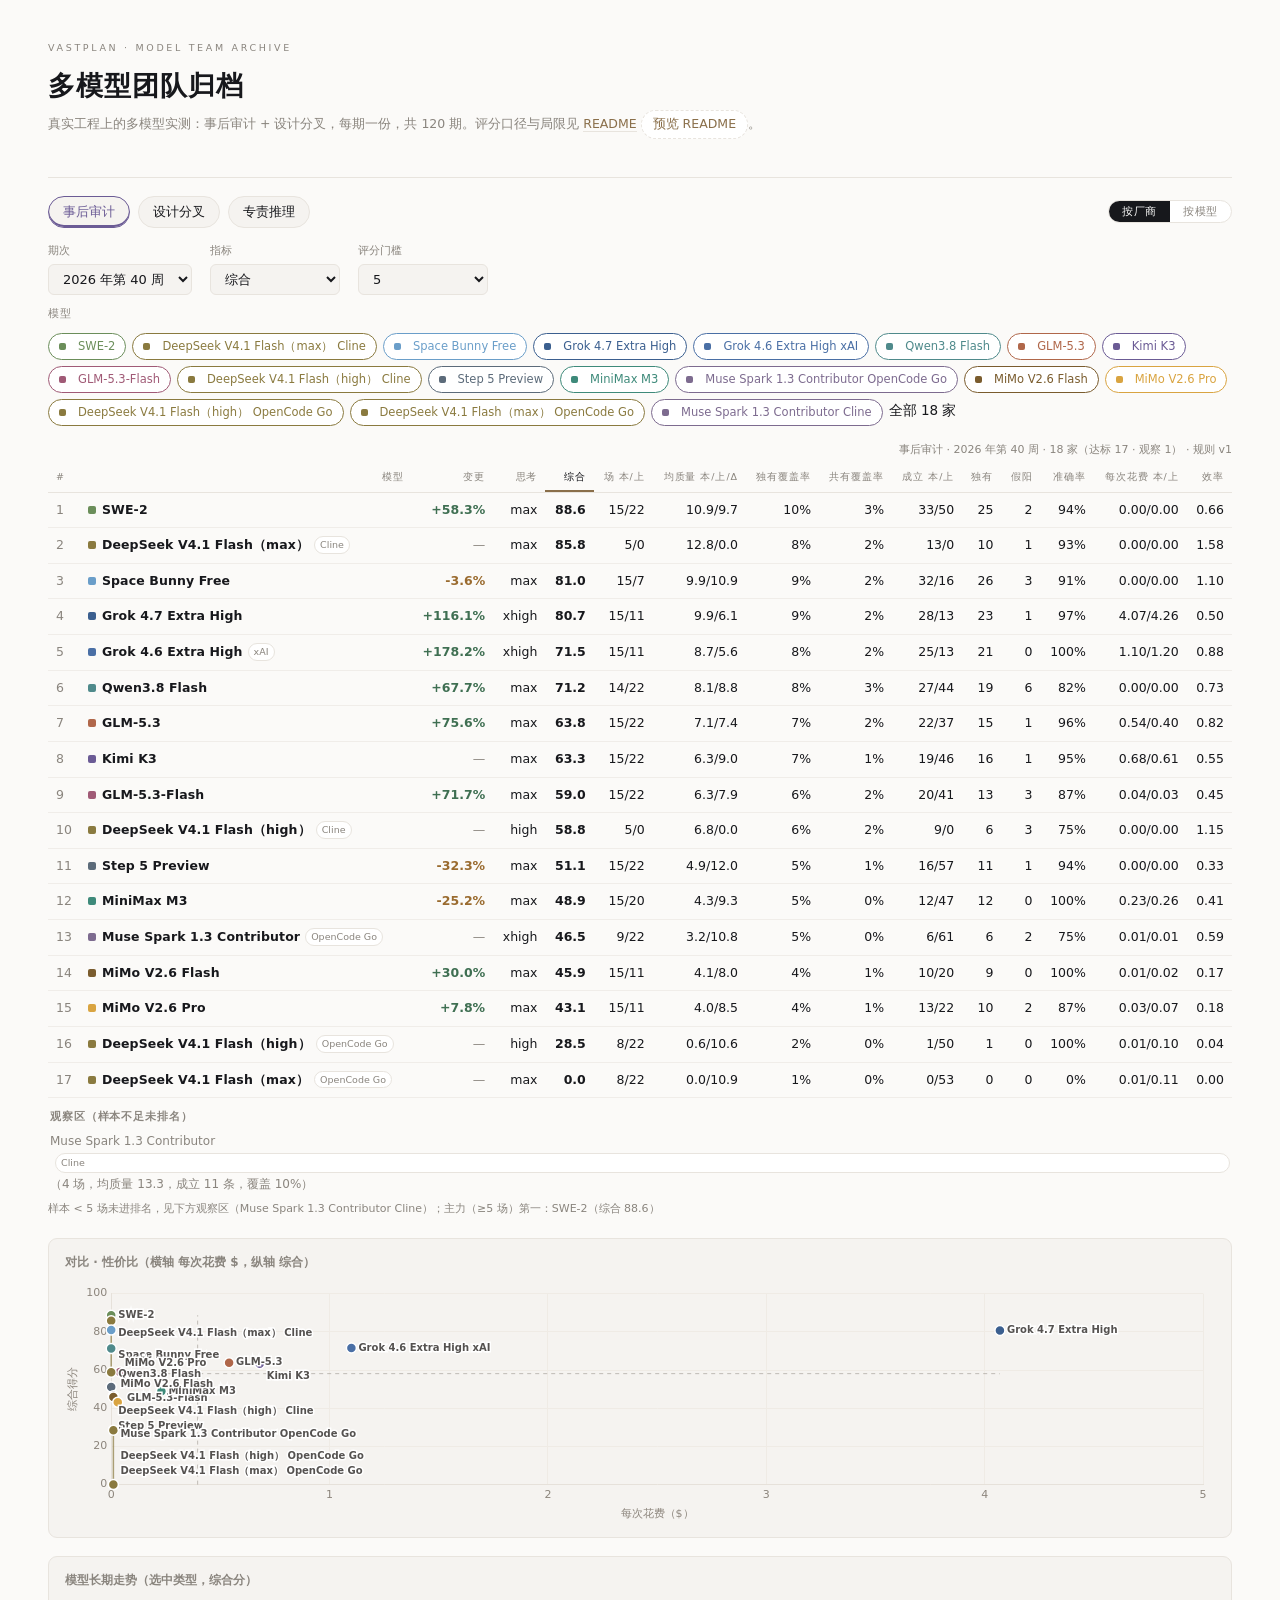
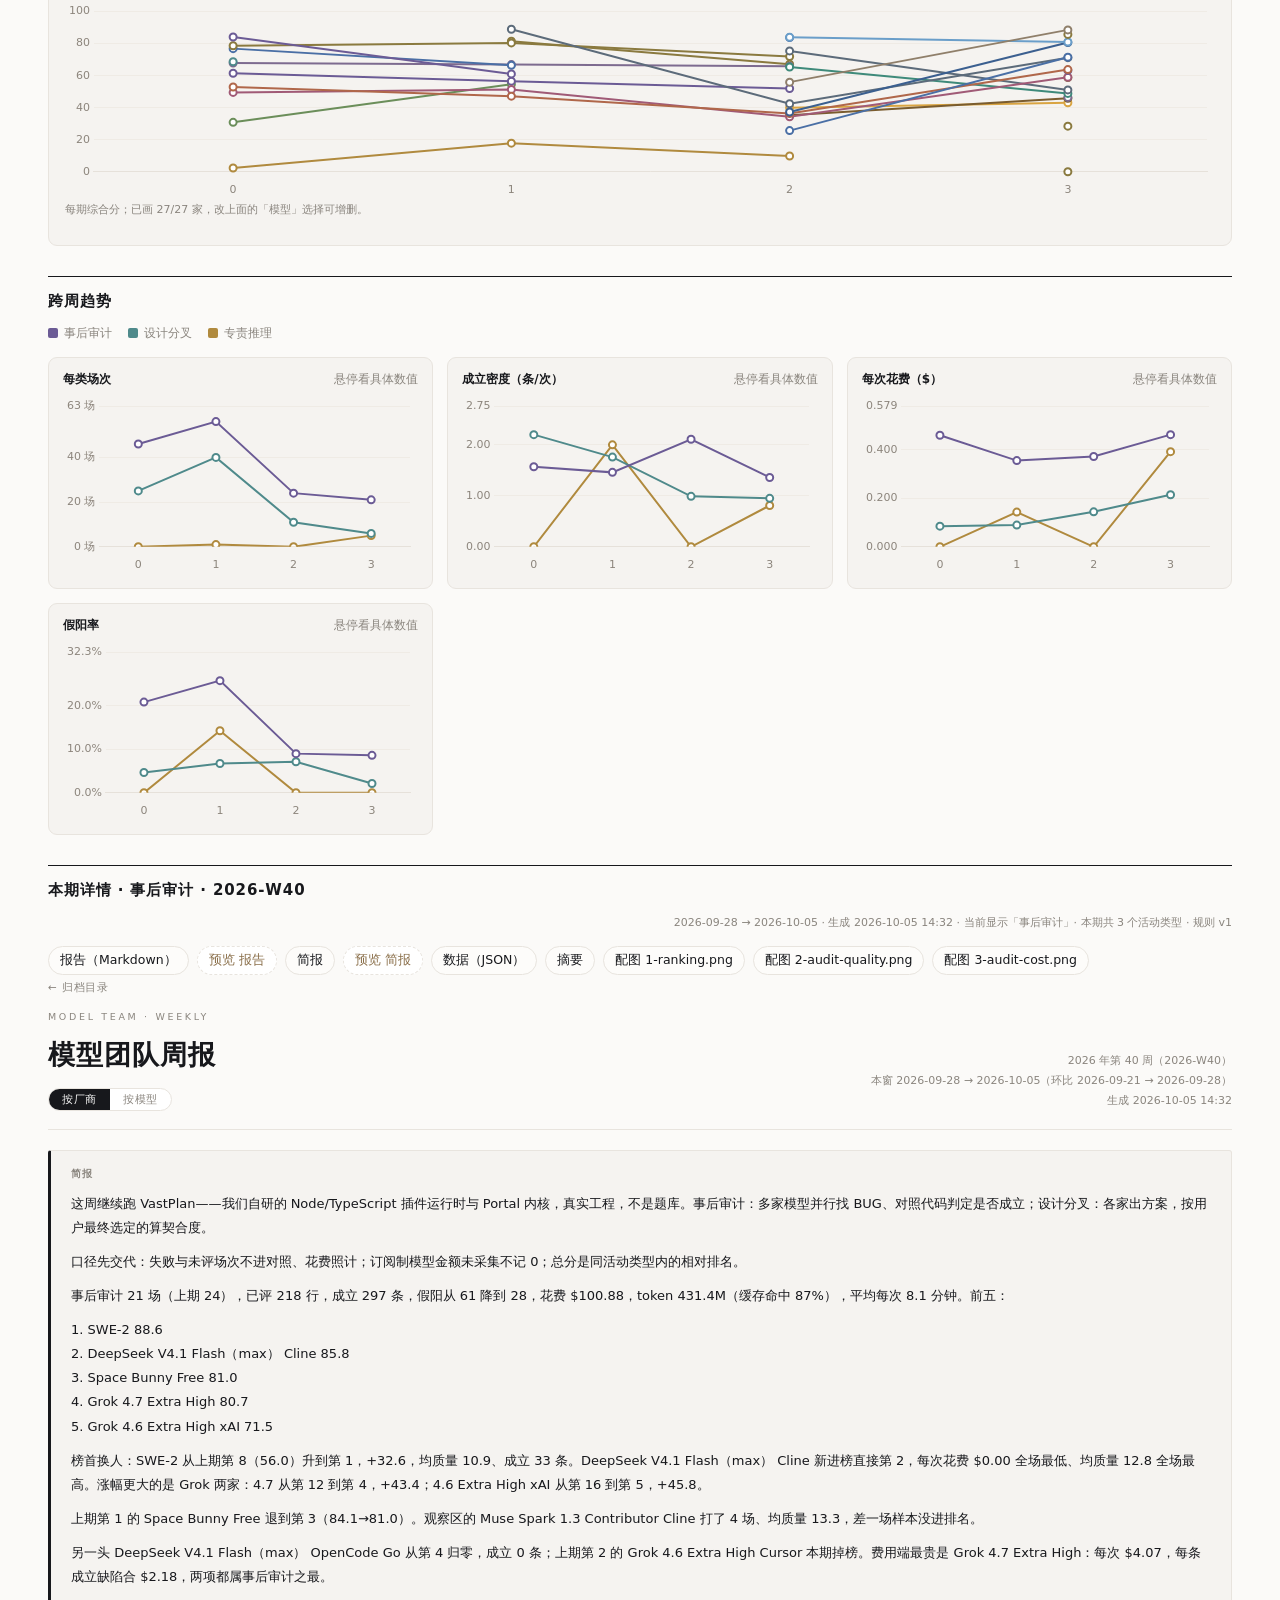
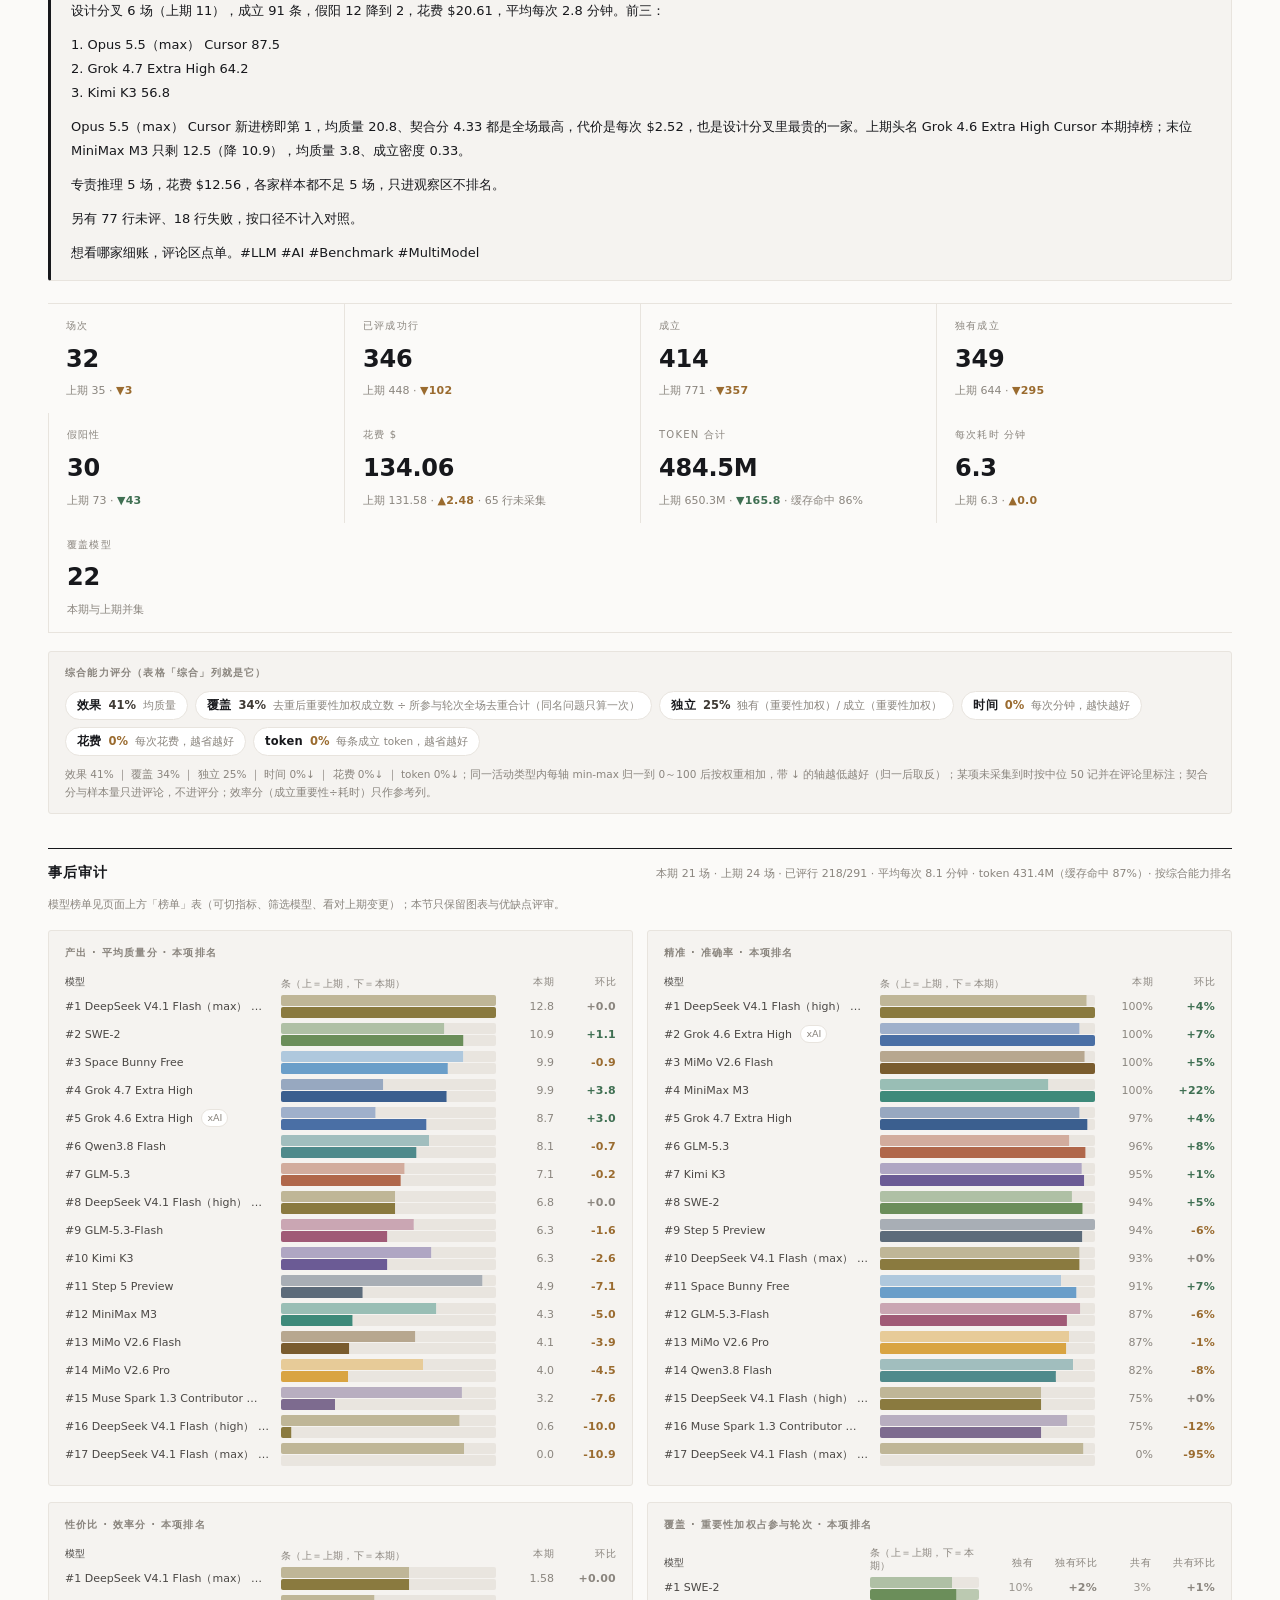
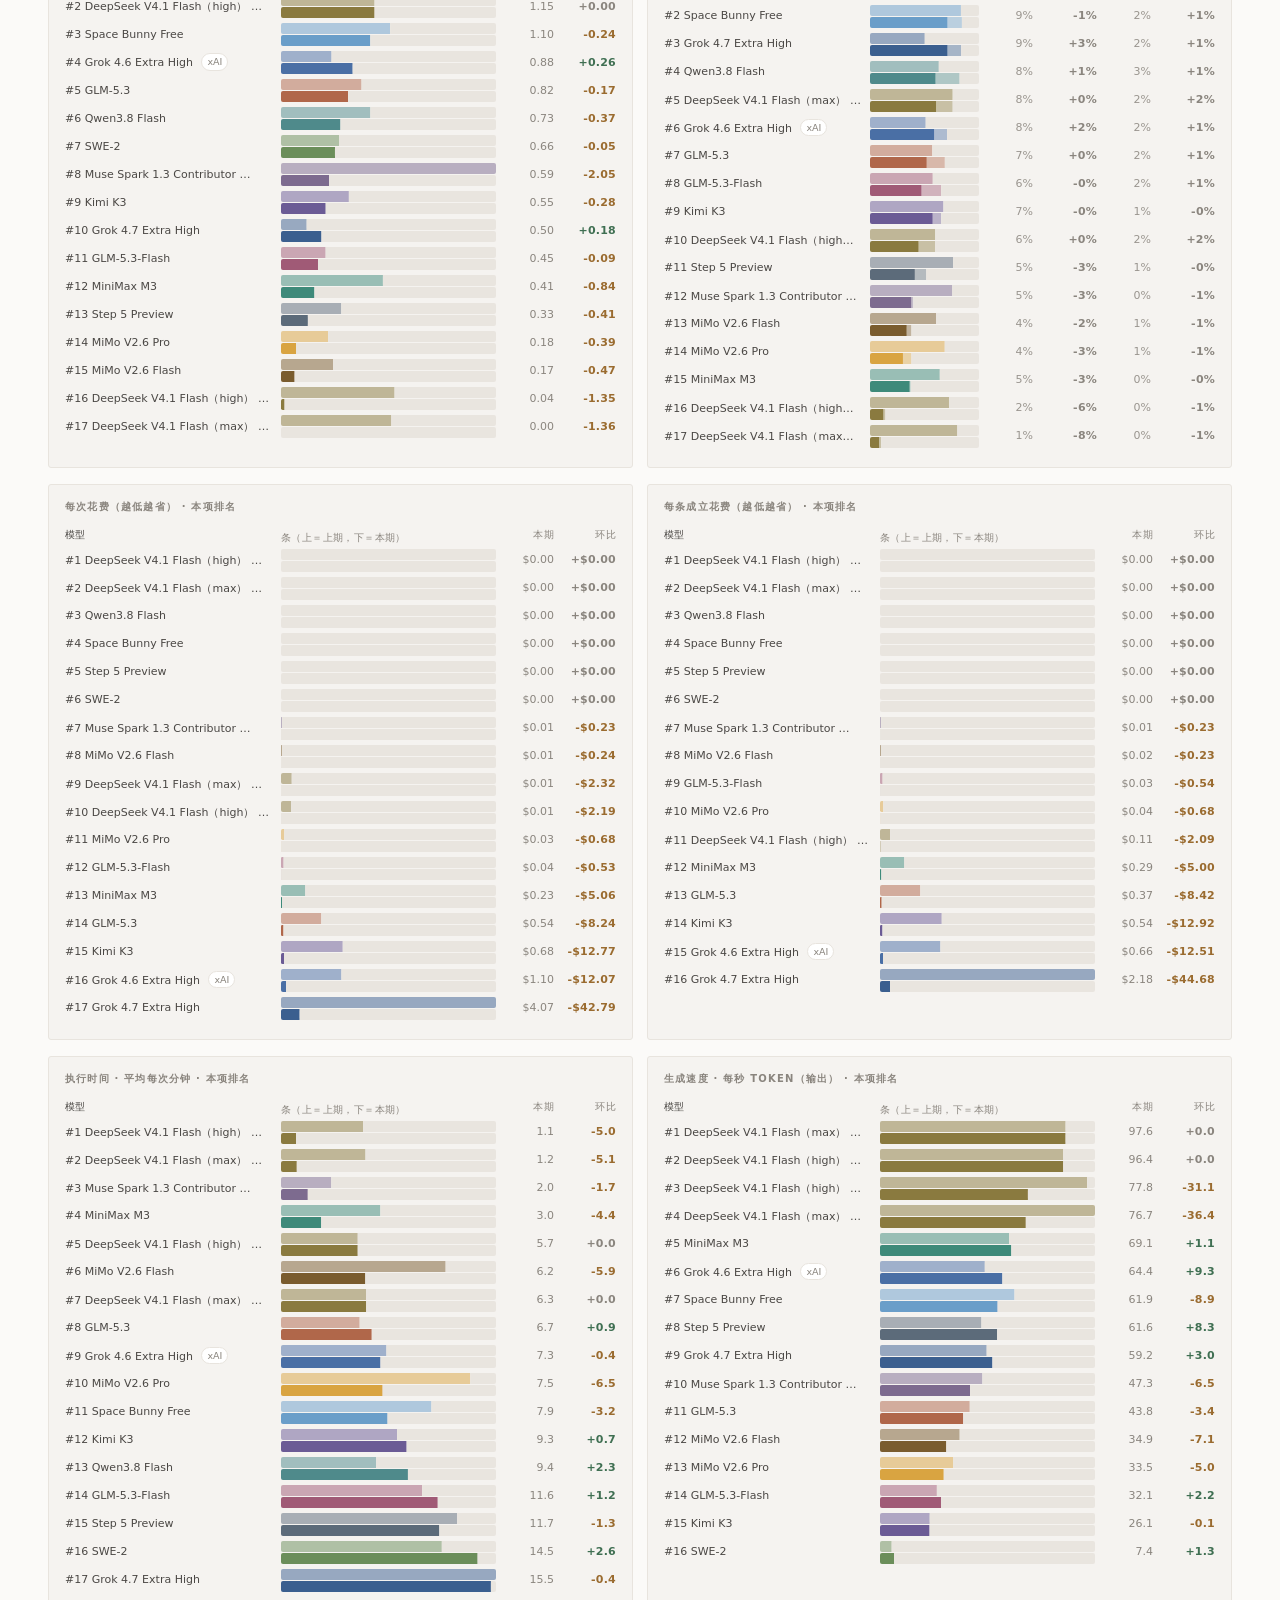
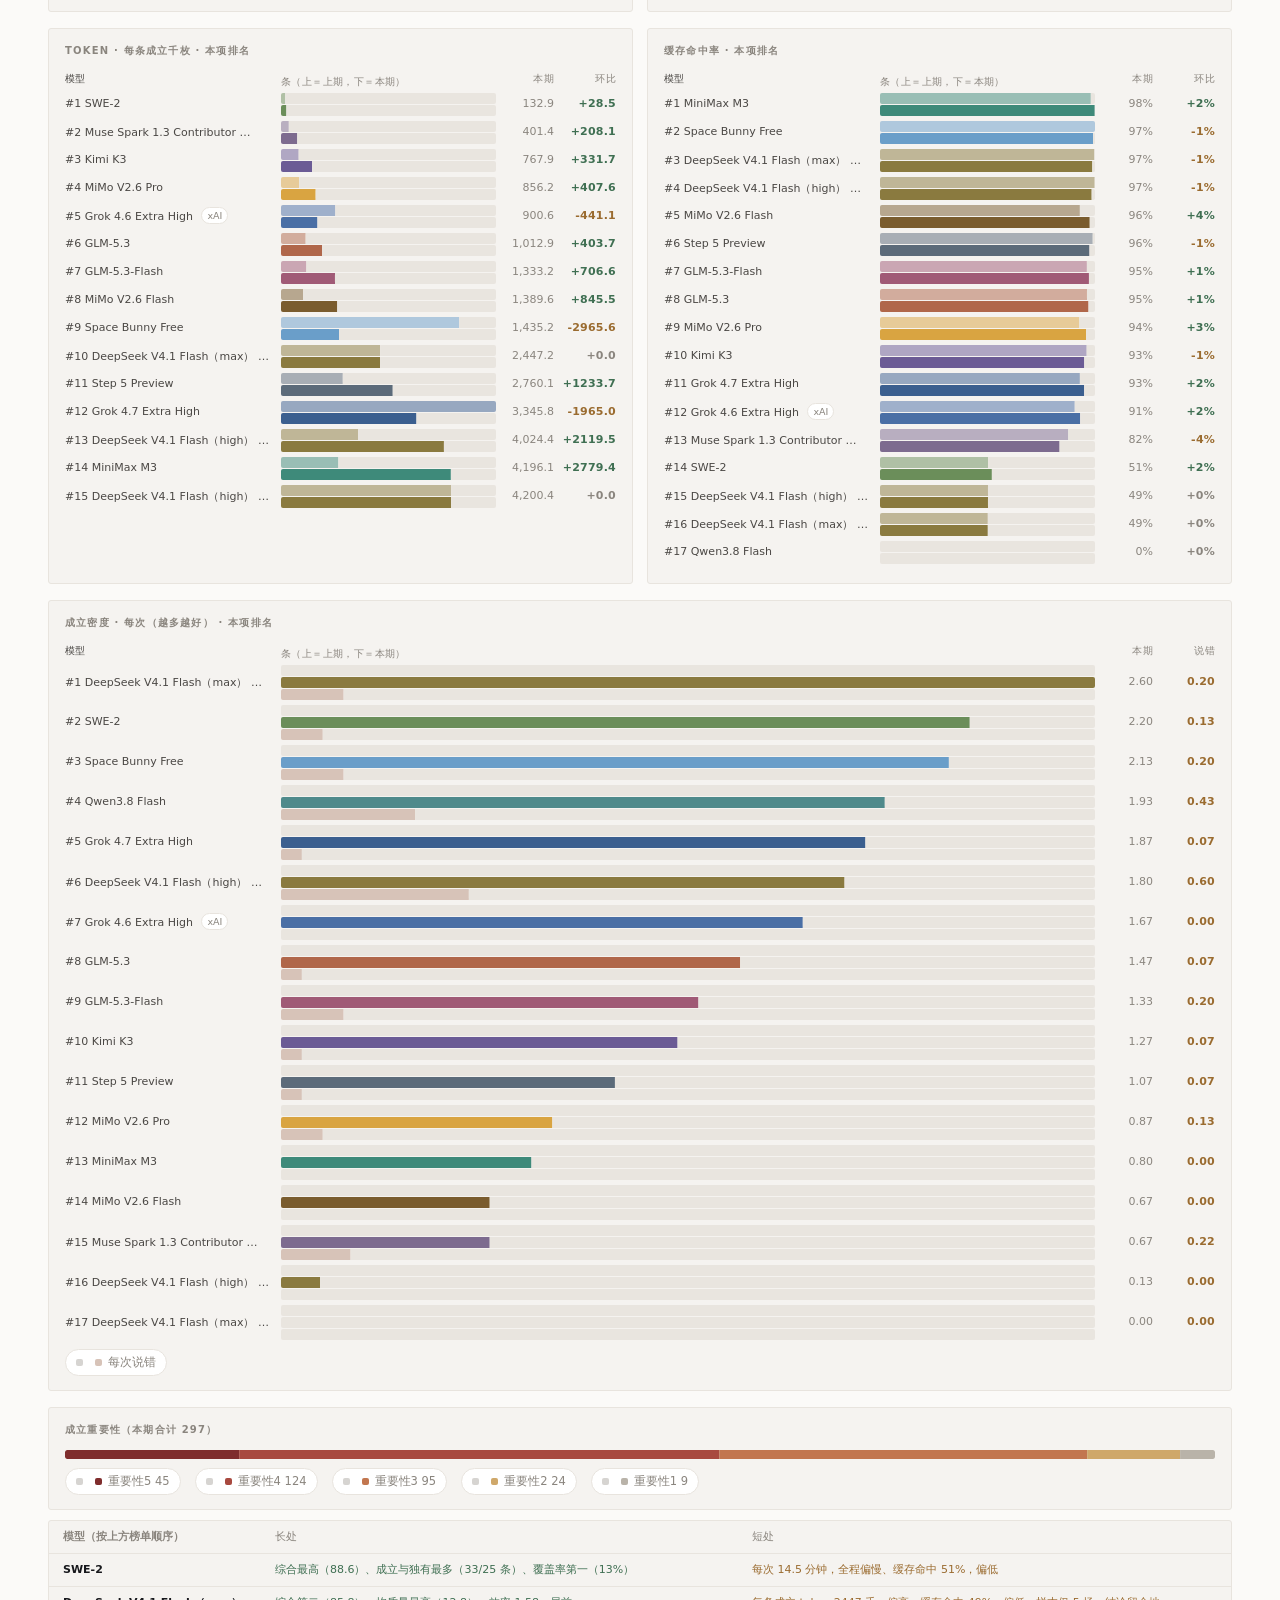
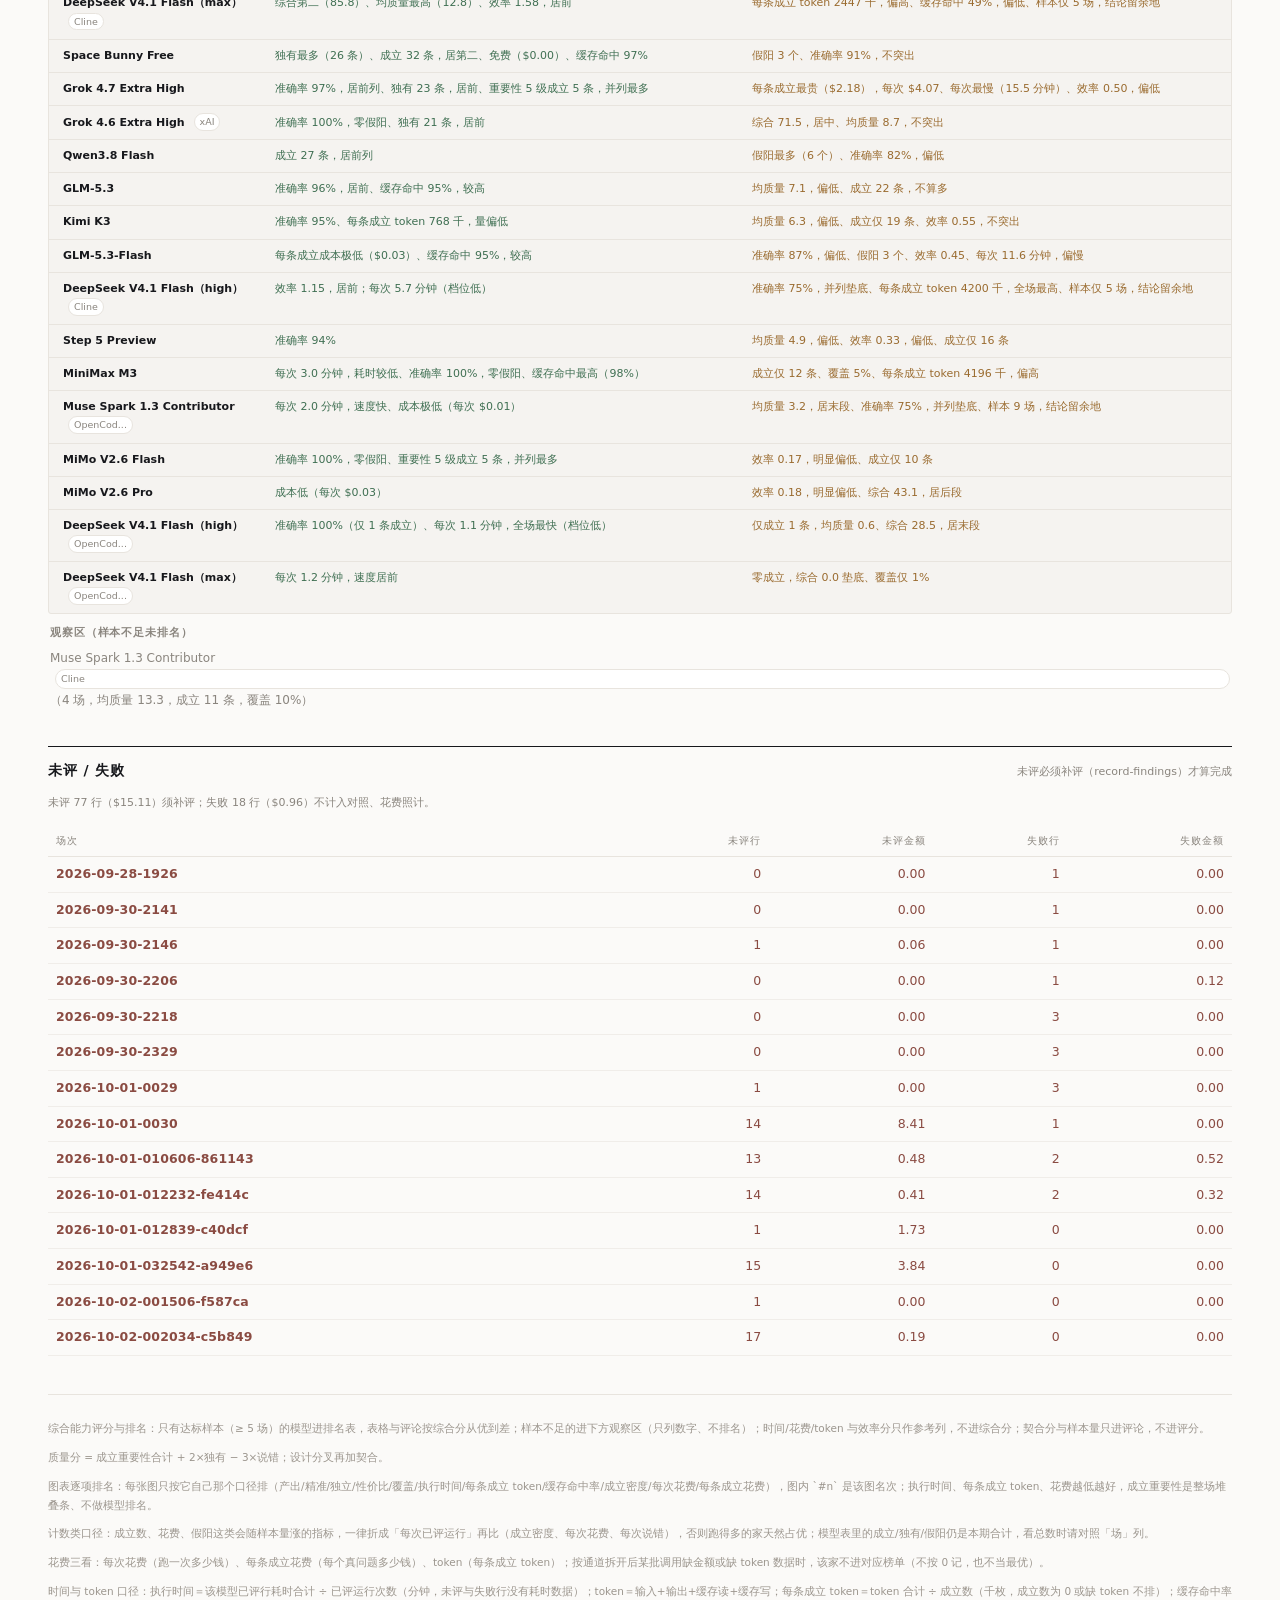
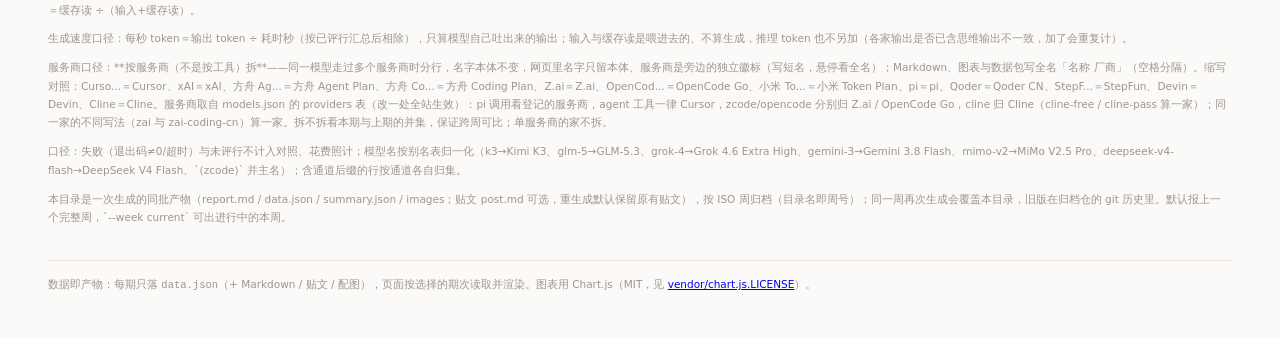
==== commit 5deaa2f5: "周报归档 2026-10-05 14:32（2026-W40）" ====
--- a/index.html
+++ b/index.html
@@ -8,7 +8,7 @@
 <header class="page-head">
 <p class="kicker">VastPlan · Model Team Archive</p>
 <h1>多模型团队归档</h1>
-<p class="sub">真实工程上的多模型实测：事后审计 + 设计分叉，每期一份，共 82 期。评分口径与局限见 <a href="README.md">README</a>
+<p class="sub">真实工程上的多模型实测：事后审计 + 设计分叉，每期一份，共 120 期。评分口径与局限见 <a href="README.md">README</a>
 <button type="button" class="ghost" id="readme-preview">预览 README</button>。</p>
 </header>
 
@@ -55,9 +55,9 @@
 
 <footer>数据即产物：每期只落 <code>data.json</code>（+ Markdown / 贴文 / 配图），页面按选择的期次读取并渲染。图表用 Chart.js（MIT，见 <a href="vendor/chart.js.LICENSE">vendor/chart.js.LICENSE</a>）。</footer>
 </main>
-<script id="board-data" type="application/json">{"weeks":[{"stamp":"2026-W37","label":"2026 年第 37 周","partial":false,"dir":"weekly/2026-W37","files":["data.json","post.md","report.md","summary.json"],"images":["weekly/2026-W37/images/1-ranking.png","weekly/2026-W37/images/2-audit-quality.png","weekly/2026-W37/images/3-audit-cost.png","weekly/2026-W37/images/4-design.png"],"scoring":{"version":1,"min_sessions":5,"neutral_part":50,"axes":[{"key":"quality","label":"效果","desc":"均质量","weight":0.41,"invert":false},{"key":"coverage","label":"覆盖","desc":"去重后重要性加权成立数 ÷ 所参与轮次全场去重合计（同名问题只算一次）","weight":0.34,"invert":false},{"key":"unique_ratio","label":"独立","desc":"独有（重要性加权）/ 成立（重要性加权）","weight":0.25,"invert":false},{"key":"duration","label":"时间","desc":"每次分钟，越快越好","weight":0,"invert":true},{"key":"cost","label":"花费","desc":"每次花费，越省越好","weight":0,"invert":true},{"key":"tokens_per_confirm","label":"token","desc":"每条成立 token，越省越好","weight":0,"invert":true}]}},{"stamp":"2026-W38","label":"2026 年第 38 周","partial":false,"dir":"weekly/2026-W38","files":["data.json","post.md","report.md","summary.json"],"images":["weekly/2026-W38/images/1-ranking.png","weekly/2026-W38/images/2-audit-quality.png","weekly/2026-W38/images/3-audit-cost.png","weekly/2026-W38/images/4-design.png"],"scoring":{"version":1,"min_sessions":5,"neutral_part":50,"axes":[{"key":"quality","label":"效果","desc":"均质量","weight":0.41,"invert":false},{"key":"coverage","label":"覆盖","desc":"去重后重要性加权成立数 ÷ 所参与轮次全场去重合计（同名问题只算一次）","weight":0.34,"invert":false},{"key":"unique_ratio","label":"独立","desc":"独有（重要性加权）/ 成立（重要性加权）","weight":0.25,"invert":false},{"key":"duration","label":"时间","desc":"每次分钟，越快越好","weight":0,"invert":true},{"key":"cost","label":"花费","desc":"每次花费，越省越好","weight":0,"invert":true},{"key":"tokens_per_confirm","label":"token","desc":"每条成立 token，越省越好","weight":0,"invert":true}]}},{"stamp":"2026-W39","label":"2026 年第 39 周","partial":false,"dir":"weekly/2026-W39","files":["data.json","post.md","report.md","summary.json"],"images":["weekly/2026-W39/images/1-ranking.png","weekly/2026-W39/images/2-audit-quality.png","weekly/2026-W39/images/3-audit-cost.png","weekly/2026-W39/images/4-design.png"],"scoring":{"version":1,"min_sessions":5,"neutral_part":50,"axes":[{"key":"quality","label":"效果","desc":"均质量","weight":0.41,"invert":false},{"key":"coverage","label":"覆盖","desc":"去重后重要性加权成立数 ÷ 所参与轮次全场去重合计（同名问题只算一次）","weight":0.34,"invert":false},{"key":"unique_ratio","label":"独立","desc":"独有（重要性加权）/ 成立（重要性加权）","weight":0.25,"invert":false},{"key":"duration","label":"时间","desc":"每次分钟，越快越好","weight":0,"invert":true},{"key":"cost","label":"花费","desc":"每次花费，越省越好","weight":0,"invert":true},{"key":"tokens_per_confirm","label":"token","desc":"每条成立 token，越省越好","weight":0,"invert":true}]}}],"kinds":{"事后审计":{"metrics":["思考","综合","场 本/上","均质量 本/上/Δ","独有覆盖率","共有覆盖率","成立 本/上","独有","假阳","准确率","每次花费 本/上","效率"],"weeks":{"2026-W37":{"note":"主力（≥5 场）第一：Kimi K3 Cursor（综合 84.1）","rows":[{"rank":"1","name":"Kimi K3","badge":"Cursor","dot":"#6b5b95","cells":["max","84.1","14/4","7.4/20.8","15%","13%","26/23","14","5","84%","0.93/1.59","1.26"],"cost_run":0.93,"sessions":14,"raw":{"quality":7.357142857142857,"coverage":0.2800169799071099,"unique_ratio":0.5670103092783505,"duration":4.64404761904762,"cost":0.9333294285714285,"tokens_per_confirm":721.7381153846154},"observed":{"quality":7.357142857142857,"confirmed":26,"coverage":0.2800169799071099}},{"rank":"2","name":"DeepSeek V4.1 Flash（max）","badge":"","dot":"#8a7a3f","cells":["max","78.7","19/0","8.2/0.0","12%","15%","46/0","24","6","88%","0.35/0.00","1.66"],"cost_run":0.35,"sessions":19,"raw":{"quality":8.210526315789474,"coverage":0.26810570652416627,"unique_ratio":0.4566929133858268,"duration":6.889473684210526,"cost":0.3480623157894737,"tokens_per_confirm":1823.6057391304348},"observed":{"quality":8.210526315789474,"confirmed":46,"coverage":0.26810570652416627}},{"rank":"3","name":"Grok 4.6 Extra High","badge":"","dot":"#4a6fa5","cells":["xhigh","76.9","40/2","7.2/5.0","14%","14%","70/2","34","9","89%","1.15/1.89","0.77"],"cost_run":1.15,"sessions":40,"raw":{"quality":7.175,"coverage":0.270141908824718,"unique_ratio":0.5058365758754864,"duration":8.26,"cost":1.1488922499999998,"tokens_per_confirm":824.9191},"observed":{"quality":7.175,"confirmed":70,"coverage":0.270141908824718}},{"rank":"4","name":"Gemini 3.8 Flash","badge":"","dot":"#4f8a8b","cells":["high","68.7","38/3","6.0/8.3","12%","16%","77/13","36","36","68%","0.86/1.81","0.91"],"cost_run":0.86,"sessions":38,"raw":{"quality":6,"coverage":0.2877375269530238,"unique_ratio":0.43410852713178294,"duration":7.9298245614035086,"cost":0.8598536842105262,"tokens_per_confirm":2709.0933766233766},"observed":{"quality":6,"confirmed":77,"coverage":0.2877375269530238}},{"rank":"5","name":"Muse Spark 1.3 Contributor","badge":"","dot":"#7d6b8f","cells":["xhigh","67.8","14/0","5.2/0.0","13%","8%","22/0","15","7","76%","0.01/0.00","2.47"],"cost_run":0.01,"sessions":14,"raw":{"quality":5.214285714285714,"coverage":0.2056642384942524,"unique_ratio":0.703125,"duration":1.9047619047619049,"cost":0.008761642857142857,"tokens_per_confirm":251.57472727272727},"observed":{"quality":5.214285714285714,"confirmed":22,"coverage":0.2056642384942524}},{"rank":"6","name":"Kimi K3","badge":"方舟 Agent Plan","dot":"#6b5b95","cells":["max","61.5","29/0","5.9/0.0","11%","16%","49/0","20","11","82%","0.56/0.00","0.73"],"cost_run":0.56,"sessions":29,"raw":{"quality":5.862068965517241,"coverage":0.2666764803226576,"unique_ratio":0.4,"duration":8.558045977011494,"cost":0.5625379310344828,"tokens_per_confirm":442.21395918367347},"observed":{"quality":5.862068965517241,"confirmed":49,"coverage":0.2666764803226576}},{"rank":"7","name":"GLM-5.3","badge":"","dot":"#b0674a","cells":["max","52.9","43/3","5.3/5.3","9%","16%","73/14","25","21","78%","0.42/0.26","0.88"],"cost_run":0.42,"sessions":43,"raw":{"quality":5.348837209302325,"coverage":0.2508447871136474,"unique_ratio":0.3617886178861789,"duration":6.474806201550388,"cost":0.41647495348837205,"tokens_per_confirm":636.5104109589041},"observed":{"quality":5.348837209302325,"confirmed":73,"coverage":0.2508447871136474}},{"rank":"8","name":"GLM-5.3-Flash","badge":"","dot":"#a05a76","cells":["max","49.5","40/3","5.7/7.7","8%","14%","59/18","24","4","94%","0.03/0.04","0.50"],"cost_run":0.03,"sessions":40,"raw":{"quality":5.725,"coverage":0.22273448750993802,"unique_ratio":0.3613861386138614,"duration":9.41,"cost":0.026175025,"tokens_per_confirm":825.9896779661017},"observed":{"quality":5.725,"confirmed":59,"coverage":0.22273448750993802}},{"rank":"9","name":"DeepSeek V4 Flash","badge":"","dot":"#6b8e5a","cells":["max","30.9","35/0","3.8/0.0","7%","12%","41/0","16","11","79%","0.19/0.00","0.52"],"cost_run":0.19,"sessions":35,"raw":{"quality":3.7714285714285714,"coverage":0.18455375154551962,"unique_ratio":0.35251798561151076,"duration":7.163333333333333,"cost":0.18662639999999997,"tokens_per_confirm":1933.172731707317},"observed":{"quality":3.7714285714285714,"confirmed":41,"coverage":0.18455375154551962}},{"rank":"10","name":"MiMo V2.5 Pro","badge":"","dot":"#b08a3e","cells":["max","2.4","35/0","0.7/0.0","4%","7%","18/0","7","17","51%","0.03/0.00","0.49"],"cost_run":0.03,"sessions":35,"raw":{"quality":0.7142857142857143,"coverage":0.11080344170825297,"unique_ratio":0.38571428571428573,"duration":5.185238095238095,"cost":0.031622942857142865,"tokens_per_confirm":953.5028888888888},"observed":{"quality":0.7142857142857143,"confirmed":18,"coverage":0.11080344170825297}}]},"2026-W38":{"note":"样本 \u003c 5 场未进排名，见下方观察区（Gemini 3.8 Flash、Step 5 Preview、SWE-2）；主力（≥5 场）第一：Qwen3.8 Flash（综合 89.0）","rows":[{"rank":"1","name":"Qwen3.8 Flash","badge":"","dot":"#5c6b7a","cells":["max","89.0","8/0","7.6/0.0","13%","8%","13/0","9","1","93%","—/0.00","0.85"],"cost_run":null,"sessions":8,"raw":{"quality":7.625,"coverage":0.20590129943332228,"unique_ratio":0.7083333333333334,"duration":6.810416666666667,"cost":null,"tokens_per_confirm":0},"observed":{"quality":7.625,"confirmed":13,"coverage":0.20590129943332228}},{"rank":"2","name":"DeepSeek V4.1 Flash（high）","badge":"","dot":"#8a7a3f","cells":["high","81.5","37/0","6.8/0.0","13%","12%","73/0","39","18","80%","0.11/0.00","0.81"],"cost_run":0.11,"sessions":37,"raw":{"quality":6.8108108108108105,"coverage":0.24344883615767246,"unique_ratio":0.5306122448979592,"duration":10.324324324324325,"cost":0.11386716216216217,"tokens_per_confirm":2982.3761095890413},"observed":{"quality":6.8108108108108105,"confirmed":73,"coverage":0.24344883615767246}},{"rank":"3","name":"DeepSeek V4.1 Flash（max）","badge":"","dot":"#8a7a3f","cells":["max","80.4","51/19","6.6/8.2","12%","15%","95/46","44","30","76%","0.40/0.35","0.91"],"cost_run":0.4,"sessions":51,"raw":{"quality":6.607843137254902,"coverage":0.2731661329249049,"unique_ratio":0.43967828418230565,"duration":9.986601307189543,"cost":0.4021229019607843,"tokens_per_confirm":3192.9554315789474},"observed":{"quality":6.607843137254902,"confirmed":95,"coverage":0.2731661329249049}},{"rank":"4","name":"Muse Spark 1.3 Contributor","badge":"","dot":"#7d6b8f","cells":["xhigh","66.9","54/14","4.9/5.2","11%","13%","102/22","48","51","67%","0.01/0.01","2.66"],"cost_run":0.01,"sessions":54,"raw":{"quality":4.888888888888889,"coverage":0.24174884556910117,"unique_ratio":0.44857142857142857,"duration":2.5086419753086417,"cost":0.011769592592592592,"tokens_per_confirm":345.4275196078431},"observed":{"quality":4.888888888888889,"confirmed":102,"coverage":0.24174884556910117}},{"rank":"5","name":"Grok 4.6 Extra High","badge":"","dot":"#4a6fa5","cells":["xhigh","66.5","51/40","5.4/7.2","10%","13%","73/70","28","15","83%","1.35/1.15","0.70"],"cost_run":1.35,"sessions":51,"raw":{"quality":5.372549019607843,"coverage":0.226112085396691,"unique_ratio":0.4416403785488959,"duration":7.728104575163399,"cost":1.3492420784313726,"tokens_per_confirm":1223.2433835616437},"observed":{"quality":5.372549019607843,"confirmed":73,"coverage":0.226112085396691}},{"rank":"6","name":"Kimi K3","badge":"Cursor","dot":"#6b5b95","cells":["max","61.1","7/14","5.3/7.4","8%","18%","12/26","3","3","80%","0.84/0.93","1.02"],"cost_run":0.84,"sessions":7,"raw":{"quality":5.285714285714286,"coverage":0.2584708088829839,"unique_ratio":0.25,"duration":5.93095238095238,"cost":0.8431731428571428,"tokens_per_confirm":704.9794166666667},"observed":{"quality":5.285714285714286,"confirmed":12,"coverage":0.2584708088829839}},{"rank":"7","name":"Kimi K3","badge":"方舟 Agent Plan","dot":"#6b5b95","cells":["max","56.6","47/29","4.5/5.9","8%","12%","67/49","26","18","79%","0.50/0.56","0.64"],"cost_run":0.5,"sessions":47,"raw":{"quality":4.48936170212766,"coverage":0.2005489742674353,"unique_ratio":0.42023346303501946,"duration":7.6879432624113475,"cost":0.5022655531914894,"tokens_per_confirm":469.57167164179106},"observed":{"quality":4.48936170212766,"confirmed":67,"coverage":0.2005489742674353}},{"rank":"8","name":"DeepSeek V4 Flash","badge":"","dot":"#6b8e5a","cells":["max","54.6","23/35","4.5/3.8","7%","18%","37/41","8","11","77%","0.26/0.19","0.60"],"cost_run":0.26,"sessions":23,"raw":{"quality":4.478260869565218,"coverage":0.2478766891784168,"unique_ratio":0.23943661971830985,"duration":9.929710144927535,"cost":0.26451913043478265,"tokens_per_confirm":1814.9964054054055},"observed":{"quality":4.478260869565218,"confirmed":37,"coverage":0.2478766891784168}},{"rank":"9","name":"GLM-5.3-Flash","badge":"","dot":"#a05a76","cells":["max","51.4","54/40","4.6/5.7","7%","12%","73/59","25","13","85%","0.03/0.03","0.42"],"cost_run":0.03,"sessions":54,"raw":{"quality":4.555555555555555,"coverage":0.19148774896335705,"unique_ratio":0.3443223443223443,"duration":11.076234567901233,"cost":0.0320495,"tokens_per_confirm":1124.7335205479453},"observed":{"quality":4.555555555555555,"confirmed":73,"coverage":0.19148774896335705}},{"rank":"10","name":"GLM-5.3","badge":"","dot":"#b0674a","cells":["max","47.2","54/43","3.6/5.3","7%","12%","69/73","25","29","70%","0.40/0.42","0.76"],"cost_run":0.4,"sessions":54,"raw":{"quality":3.5555555555555554,"coverage":0.18757129987719517,"unique_ratio":0.37453183520599254,"duration":6.62283950617284,"cost":0.4013702592592592,"tokens_per_confirm":806.3027826086957},"observed":{"quality":3.5555555555555554,"confirmed":69,"coverage":0.18757129987719517}},{"rank":"11","name":"MiMo V2.5 Pro","badge":"","dot":"#b08a3e","cells":["max","17.9","54/35","-0.3/0.7","4%","3%","22/18","12","35","39%","0.03/0.03","0.45"],"cost_run":0.03,"sessions":54,"raw":{"quality":-0.3333333333333333,"coverage":0.06550863669181657,"unique_ratio":0.575,"duration":4.828703703703704,"cost":0.032500296296296305,"tokens_per_confirm":1201.3830454545455},"observed":{"quality":-0.3333333333333333,"confirmed":22,"coverage":0.06550863669181657}},{"rank":"","name":"Gemini 3.8 Flash","badge":"","dot":"#4f8a8b","cells":["high","—","3/38","1.7/6.0","5%","12%","2/77","0","1","67%","1.25/0.86","0.32"],"cost_run":1.25,"sessions":3,"raw":{"quality":1.6666666666666667,"coverage":0.17724519632414368,"unique_ratio":0,"duration":8.88888888888889,"cost":1.245469,"tokens_per_confirm":11881.4935},"observed":{"quality":1.6666666666666667,"confirmed":2,"coverage":0.17724519632414368}},{"rank":"","name":"Step 5 Preview","badge":"","dot":"#5c6b7a","cells":["max","—","2/0","18.5/0.0","10%","8%","8/0","6","0","100%","—/0.00","0.82"],"cost_run":null,"sessions":2,"raw":{"quality":18.5,"coverage":0.17857965122780706,"unique_ratio":0.68,"duration":15.233333333333333,"cost":null,"tokens_per_confirm":1296.689375},"observed":{"quality":18.5,"confirmed":8,"coverage":0.17857965122780706}},{"rank":"","name":"SWE-2","badge":"","dot":"#8f7f6a","cells":["max","—","1/0","11.0/0.0","9%","6%","3/0","3","1","75%","0.00/0.00","0.70"],"cost_run":0,"sessions":1,"raw":{"quality":11,"coverage":0.15165364391370584,"unique_ratio":1,"duration":11.483333333333333,"cost":0,"tokens_per_confirm":76.56166666666667},"observed":{"quality":11,"confirmed":3,"coverage":0.15165364391370584}}]},"2026-W39":{"note":"主力（≥5 场）第一：Space Bunny Free（综合 84.1）","rows":[{"rank":"1","name":"Space Bunny Free","badge":"","dot":"#6a9ec9","cells":["max","84.1","7/0","10.9/0.0","10%","1%","16/0","15","3","84%","0.00/0.00","1.34"],"cost_run":0,"sessions":7,"raw":{"quality":10.857142857142858,"coverage":0.10642004149485862,"unique_ratio":0.9272727272727272,"duration":11.10952380952381,"cost":0,"tokens_per_confirm":4400.80725},"observed":{"quality":10.857142857142858,"confirmed":16,"coverage":0.10642004149485862}},{"rank":"2","name":"Grok 4.6 Extra High","badge":"Cursor","dot":"#4a6fa5","cells":["xhigh","83.8","11/51","12.5/5.4","9%","2%","28/73","24","1","97%","1.26/1.35","1.40"],"cost_run":1.26,"sessions":11,"raw":{"quality":12.454545454545455,"coverage":0.10652604085236925,"unique_ratio":0.8446601941747572,"duration":6.325757575757576,"cost":1.2572138181818184,"tokens_per_confirm":609.3662142857144},"observed":{"quality":12.454545454545455,"confirmed":28,"coverage":0.10652604085236925}},{"rank":"3","name":"Step 5 Preview","badge":"","dot":"#5c6b7a","cells":["max","75.5","22/2","12.0/18.5","8%","2%","57/8","48","0","100%","—/—","0.74"],"cost_run":null,"sessions":22,"raw":{"quality":12,"coverage":0.09730773158397323,"unique_ratio":0.8421052631578947,"duration":13.01060606060606,"cost":null,"tokens_per_confirm":1544.9175438596492},"observed":{"quality":12,"confirmed":57,"coverage":0.09730773158397323}},{"rank":"4","name":"DeepSeek V4.1 Flash（max）","badge":"","dot":"#8a7a3f","cells":["max","72.0","22/51","10.9/6.6","9%","2%","53/95","42","3","95%","0.11/0.40","1.36"],"cost_run":0.11,"sessions":22,"raw":{"quality":10.909090909090908,"coverage":0.10218578036446103,"unique_ratio":0.8444444444444444,"duration":6.239393939393939,"cost":0.1072449090909091,"tokens_per_confirm":1898.3846037735848},"observed":{"quality":10.909090909090908,"confirmed":53,"coverage":0.10218578036446103}},{"rank":"5","name":"DeepSeek V4.1 Flash（high）","badge":"","dot":"#8a7a3f","cells":["high","67.1","22/37","10.6/6.8","8%","1%","50/73","41","2","96%","0.10/0.11","1.40"],"cost_run":0.1,"sessions":22,"raw":{"quality":10.636363636363637,"coverage":0.09242968280348542,"unique_ratio":0.8641975308641975,"duration":6.0681818181818175,"cost":0.1003080909090909,"tokens_per_confirm":1913.03546},"observed":{"quality":10.636363636363637,"confirmed":50,"coverage":0.09242968280348542}},{"rank":"6","name":"Muse Spark 1.3 Contributor","badge":"","dot":"#7d6b8f","cells":["xhigh","65.8","22/54","10.8/4.9","8%","2%","61/102","49","9","87%","0.01/0.01","2.64"],"cost_run":0.01,"sessions":22,"raw":{"quality":10.772727272727273,"coverage":0.09622372074386482,"unique_ratio":0.8284023668639053,"duration":3.7106060606060605,"cost":0.010726863636363637,"tokens_per_confirm":193.31644262295083},"observed":{"quality":10.772727272727273,"confirmed":61,"coverage":0.09622372074386482}},{"rank":"7","name":"MiniMax M3","badge":"","dot":"#3e8a7a","cells":["max","65.4","20/0","9.3/0.0","8%","0%","47/0","46","13","78%","0.26/0.00","1.25"],"cost_run":0.26,"sessions":20,"raw":{"quality":9.25,"coverage":0.08167935606044069,"unique_ratio":0.9710144927536232,"duration":7.3375,"cost":0.26461435000000005,"tokens_per_confirm":1416.6536382978725},"observed":{"quality":9.25,"confirmed":47,"coverage":0.08167935606044069}},{"rank":"8","name":"SWE-2","badge":"","dot":"#8f7f6a","cells":["max","56.0","22/1","9.7/11.0","8%","2%","50/3","40","6","89%","0.00/0.00","0.72"],"cost_run":0,"sessions":22,"raw":{"quality":9.727272727272727,"coverage":0.09622372074386482,"unique_ratio":0.7988165680473372,"duration":11.875757575757575,"cost":0,"tokens_per_confirm":105.12364},"observed":{"quality":9.727272727272727,"confirmed":50,"coverage":0.09622372074386482}},{"rank":"9","name":"Kimi K3","badge":"方舟 Agent Plan","dot":"#6b5b95","cells":["max","52.0","22/47","9.0/4.5","7%","1%","46/67","38","3","94%","0.62/0.50","0.83"],"cost_run":0.62,"sessions":22,"raw":{"quality":8.954545454545455,"coverage":0.08592561776283501,"unique_ratio":0.8533333333333334,"duration":8.573484848484847,"cost":0.6150903636363636,"tokens_per_confirm":435.4164347826087},"observed":{"quality":8.954545454545455,"confirmed":46,"coverage":0.08592561776283501}},{"rank":"10","name":"Qwen3.8 Flash","badge":"","dot":"#5c6b7a","cells":["max","42.5","22/8","8.8/7.6","7%","2%","44/13","36","5","90%","—/—","1.10"],"cost_run":null,"sessions":22,"raw":{"quality":8.818181818181818,"coverage":0.080505563562293,"unique_ratio":0.8071428571428572,"duration":7.029545454545454,"cost":null,"tokens_per_confirm":0},"observed":{"quality":8.818181818181818,"confirmed":44,"coverage":0.080505563562293}},{"rank":"11","name":"MiMo V2.6 Pro","badge":"","dot":"#d9a441","cells":["max","40.0","11/0","8.5/0.0","7%","2%","22/0","17","3","88%","0.07/0.00","0.58"],"cost_run":0.07,"sessions":11,"raw":{"quality":8.454545454545455,"coverage":0.08745296745259531,"unique_ratio":0.7714285714285715,"duration":13.978787878787879,"cost":0.0652090909090909,"tokens_per_confirm":448.56113636363636},"observed":{"quality":8.454545454545455,"confirmed":22,"coverage":0.08745296745259531}},{"rank":"12","name":"Grok 4.7 Extra High","badge":"","dot":"#3b5f8f","cells":["xhigh","37.4","11/0","6.1/0.0","6%","0%","13/0","13","1","93%","4.26/0.00","0.32"],"cost_run":4.26,"sessions":11,"raw":{"quality":6.090909090909091,"coverage":0.06406766678444387,"unique_ratio":0.9795918367346939,"duration":15.878787878787879,"cost":4.259725272727273,"tokens_per_confirm":5310.774846153846},"observed":{"quality":6.090909090909091,"confirmed":13,"coverage":0.06406766678444387}},{"rank":"13","name":"GLM-5.3","badge":"","dot":"#b0674a","cells":["max","36.3","22/54","7.4/3.6","6%","1%","37/69","32","5","88%","0.42/0.40","0.99"],"cost_run":0.42,"sessions":22,"raw":{"quality":7.363636363636363,"coverage":0.0729174876815342,"unique_ratio":0.8650793650793651,"duration":5.8113636363636365,"cost":0.4160990454545454,"tokens_per_confirm":638.7487567567568},"observed":{"quality":7.363636363636363,"confirmed":37,"coverage":0.0729174876815342}},{"rank":"14","name":"MiMo V2.6 Flash","badge":"","dot":"#7a5c2e","cells":["max","35.3","11/0","8.0/0.0","6%","1%","20/0","16","1","95%","0.02/0.00","0.64"],"cost_run":0.02,"sessions":11,"raw":{"quality":8,"coverage":0.07743069573767326,"unique_ratio":0.8032786885245902,"duration":12.159090909090908,"cost":0.02292063636363637,"tokens_per_confirm":544.11875},"observed":{"quality":8,"confirmed":20,"coverage":0.07743069573767326}},{"rank":"15","name":"GLM-5.3-Flash","badge":"","dot":"#a05a76","cells":["max","34.4","22/54","7.9/4.6","6%","1%","41/73","32","3","93%","0.03/0.03","0.55"],"cost_run":0.03,"sessions":22,"raw":{"quality":7.909090909090909,"coverage":0.0734594931015884,"unique_ratio":0.8188976377952756,"duration":10.419696969696968,"cost":0.02596295454545455,"tokens_per_confirm":627.4845853658536},"observed":{"quality":7.909090909090909,"confirmed":41,"coverage":0.0734594931015884}},{"rank":"16","name":"Grok 4.6 Extra High","badge":"xAI","dot":"#4a6fa5","cells":["xhigh","25.7","11/0","5.6/0.0","6%","1%","13/0","12","1","93%","1.20/0.00","0.62"],"cost_run":1.2,"sessions":11,"raw":{"quality":5.636363636363637,"coverage":0.06518125253054632,"unique_ratio":0.9,"duration":7.784848484848484,"cost":1.196953272727273,"tokens_per_confirm":1341.6933076923078},"observed":{"quality":5.636363636363637,"confirmed":13,"coverage":0.06518125253054632}},{"rank":"17","name":"MiMo V2.5 Pro","badge":"","dot":"#b08a3e","cells":["max","9.9","11/54","5.6/-0.3","4%","1%","17/22","14","2","89%","0.03/0.03","1.42"],"cost_run":0.03,"sessions":11,"raw":{"quality":5.636363636363637,"coverage":0.04730923091922693,"unique_ratio":0.8536585365853658,"duration":3.943939393939394,"cost":0.028861181818181817,"tokens_per_confirm":261.30611764705884},"observed":{"quality":5.636363636363637,"confirmed":17,"coverage":0.04730923091922693}}]}}},"设计分叉":{"metrics":["思考","综合","场 本/上","均质量 本/上/Δ","独有覆盖率","共有覆盖率","成立 本/上","独有","假阳","准确率","每次花费 本/上","契合 本/上"],"weeks":{"2026-W37":{"note":"主力（≥5 场）第一：Fable 5.1（综合 91.8）","rows":[{"rank":"1","name":"Fable 5.1","badge":"","dot":"#a45a52","cells":["high/medium","91.8","6/0","29.0/0.0","27%","26%","22/0","13","0","100%","0.60/0.00","4.33/0.00"],"cost_run":0.6,"sessions":6,"raw":{"quality":29,"coverage":0.5307449456508703,"unique_ratio":0.5833333333333334,"duration":1.575,"cost":0.6046191666666667,"tokens_per_confirm":14.3545},"observed":{"quality":29,"confirmed":22,"coverage":0.5307449456508703}},{"rank":"2","name":"Kimi K3","badge":"Cursor","dot":"#6b5b95","cells":["max","83.5","6/4","25.7/14.0","29%","14%","19/11","16","1","95%","0.15/0.64","4.17/0.00"],"cost_run":0.15,"sessions":6,"raw":{"quality":25.666666666666668,"coverage":0.4263503049504389,"unique_ratio":0.84,"duration":1.9416666666666667,"cost":0.14797233333333332,"tokens_per_confirm":13.736315789473686},"observed":{"quality":25.666666666666668,"confirmed":19,"coverage":0.4263503049504389}},{"rank":"3","name":"Kimi K3","badge":"方舟 Agent Plan","dot":"#6b5b95","cells":["max","69.0","18/0","23.9/0.0","19%","26%","55/0","24","1","98%","0.07/0.00","4.69/0.00"],"cost_run":0.07,"sessions":18,"raw":{"quality":23.944444444444443,"coverage":0.4475397501701756,"unique_ratio":0.4375,"duration":1.3148148148148147,"cost":0.0714045,"tokens_per_confirm":4.921436363636364},"observed":{"quality":23.944444444444443,"confirmed":55,"coverage":0.4475397501701756}},{"rank":"4","name":"Grok 4.6 Extra High","badge":"","dot":"#4a6fa5","cells":["xhigh","60.2","20/3","22.1/-1.0","16%","25%","56/0","24","1","98%","0.30/0.42","4.33/0.00"],"cost_run":0.3,"sessions":20,"raw":{"quality":22.1,"coverage":0.40957254650952557,"unique_ratio":0.3938053097345133,"duration":3.3825,"cost":0.29828330000000003,"tokens_per_confirm":102.52898214285715},"observed":{"quality":22.1,"confirmed":56,"coverage":0.40957254650952557}},{"rank":"5","name":"Gemini 3.8 Flash","badge":"","dot":"#4f8a8b","cells":["high","42.4","20/3","17.8/16.7","11%","23%","45/12","15","3","94%","0.05/0.47","4.00/0.00"],"cost_run":0.05,"sessions":20,"raw":{"quality":17.8,"coverage":0.33667238803092014,"unique_ratio":0.32222222222222224,"duration":1.035,"cost":0.0463451,"tokens_per_confirm":52.03171111111111},"observed":{"quality":17.8,"confirmed":45,"coverage":0.33667238803092014}},{"rank":"6","name":"GLM-5.3","badge":"","dot":"#b0674a","cells":["max","32.4","21/3","16.6/0.0","5%","26%","46/0","7","1","98%","0.04/0.03","3.79/0.00"],"cost_run":0.04,"sessions":21,"raw":{"quality":16.571428571428573,"coverage":0.3185806741473929,"unique_ratio":0.14367816091954022,"duration":1.6825396825396826,"cost":0.04084957142857143,"tokens_per_confirm":8.960152173913045},"observed":{"quality":16.571428571428573,"confirmed":46,"coverage":0.3185806741473929}},{"rank":"7","name":"DeepSeek V4 Flash","badge":"","dot":"#6b8e5a","cells":["max","29.2","21/0","15.2/0.0","6%","24%","43/0","8","1","98%","0.01/0.00","4.07/0.00"],"cost_run":0.01,"sessions":21,"raw":{"quality":15.19047619047619,"coverage":0.3031485753819608,"unique_ratio":0.17682926829268292,"duration":2.202380952380952,"cost":0.012142857142857143,"tokens_per_confirm":10.673116279069767},"observed":{"quality":15.19047619047619,"confirmed":43,"coverage":0.3031485753819608}},{"rank":"8","name":"GLM-5.3-Flash","badge":"","dot":"#a05a76","cells":["max","26.8","21/3","15.2/-2.0","5%","25%","42/0","6","1","98%","0.00/0.01","3.88/0.00"],"cost_run":0,"sessions":21,"raw":{"quality":15.19047619047619,"coverage":0.29697573587578796,"unique_ratio":0.11875,"duration":2.819047619047619,"cost":0.002554238095238095,"tokens_per_confirm":9.965119047619048},"observed":{"quality":15.19047619047619,"confirmed":42,"coverage":0.29697573587578796}},{"rank":"9","name":"DeepSeek V4.1 Flash（max）","badge":"","dot":"#8a7a3f","cells":["max","18.1","9/0","12.2/0.0","6%","11%","11/0","5","0","100%","0.03/0.00","3.33/0.00"],"cost_run":0.03,"sessions":9,"raw":{"quality":12.222222222222221,"coverage":0.17165942380926683,"unique_ratio":0.4,"duration":0.7537037037037037,"cost":0.02631177777777778,"tokens_per_confirm":27.466636363636365},"observed":{"quality":12.222222222222221,"confirmed":11,"coverage":0.17165942380926683}},{"rank":"10","name":"Muse Spark 1.3 Contributor","badge":"","dot":"#7d6b8f","cells":["xhigh","9.6","7/0","10.1/0.0","5%","11%","4/0","1","0","100%","0.00/0.00","3.71/0.00"],"cost_run":0,"sessions":7,"raw":{"quality":10.142857142857142,"coverage":0.16263248962996912,"unique_ratio":0.29411764705882354,"duration":0.8214285714285714,"cost":0.002262571428571429,"tokens_per_confirm":32.4725},"observed":{"quality":10.142857142857142,"confirmed":4,"coverage":0.16263248962996912}},{"rank":"11","name":"MiMo V2.5 Pro","badge":"","dot":"#b08a3e","cells":["max","5.6","18/0","9.1/0.0","3%","19%","24/0","2","9","73%","0.01/0.00","2.81/0.00"],"cost_run":0.01,"sessions":18,"raw":{"quality":9.11111111111111,"coverage":0.2231728911163976,"unique_ratio":0.061855670103092786,"duration":1.0814814814814815,"cost":0.005291666666666668,"tokens_per_confirm":40.073708333333336},"observed":{"quality":9.11111111111111,"confirmed":24,"coverage":0.2231728911163976}}]},"2026-W38":{"note":"样本 \u003c 5 场未进排名，见下方观察区（Gemini 3.8 Flash、Kimi K3 Cursor、Step 5 Preview、SWE-2）；主力（≥5 场）第一：Kimi K3 方舟 Agent Plan（综合 83.5）","rows":[{"rank":"1","name":"Kimi K3","badge":"方舟 Agent Plan","dot":"#6b5b95","cells":["max","83.5","36/18","20.2/23.9","17%","19%","92/55","45","7","93%","0.09/0.07","4.34/4.69"],"cost_run":0.09,"sessions":36,"raw":{"quality":20.166666666666668,"coverage":0.36008239193226144,"unique_ratio":0.4817708333333333,"duration":1.8824074074074073,"cost":0.0908916111111111,"tokens_per_confirm":9.606608695652174},"observed":{"quality":20.166666666666668,"confirmed":92,"coverage":0.36008239193226144}},{"rank":"2","name":"Grok 4.6 Extra High","badge":"","dot":"#4a6fa5","cells":["xhigh","75.3","37/20","19.7/22.1","14%","20%","89/56","39","4","96%","0.33/0.30","4.30/4.33"],"cost_run":0.33,"sessions":37,"raw":{"quality":19.7027027027027,"coverage":0.332513070099413,"unique_ratio":0.4094488188976378,"duration":3.132432432432432,"cost":0.3339974054054053,"tokens_per_confirm":132.47696629213485},"observed":{"quality":19.7027027027027,"confirmed":89,"coverage":0.332513070099413}},{"rank":"3","name":"Fable 5.1","badge":"","dot":"#a45a52","cells":["medium","63.0","16/6","17.7/29.0","15%","10%","31/22","21","2","94%","0.65/0.60","4.77/4.33"],"cost_run":0.65,"sessions":16,"raw":{"quality":17.6875,"coverage":0.24803608156765058,"unique_ratio":0.6585365853658537,"duration":1.315625,"cost":0.6485469374999999,"tokens_per_confirm":31.70348387096774},"observed":{"quality":17.6875,"confirmed":31,"coverage":0.24803608156765058}},{"rank":"4","name":"GLM-5.3","badge":"","dot":"#b0674a","cells":["max","46.8","38/21","16.2/16.6","8%","18%","71/46","24","4","95%","0.05/0.04","4.24/3.79"],"cost_run":0.05,"sessions":38,"raw":{"quality":16.157894736842106,"coverage":0.2563480003656276,"unique_ratio":0.3116438356164384,"duration":2.6008771929824563,"cost":0.048870447368421055,"tokens_per_confirm":11.772380281690142},"observed":{"quality":16.157894736842106,"confirmed":71,"coverage":0.2563480003656276}},{"rank":"5","name":"DeepSeek V4 Flash","badge":"","dot":"#6b8e5a","cells":["max","37.9","16/21","14.9/15.2","6%","19%","30/43","7","2","94%","0.02/0.01","3.92/4.07"],"cost_run":0.02,"sessions":16,"raw":{"quality":14.9375,"coverage":0.25013610514059453,"unique_ratio":0.21705426356589147,"duration":3.2270833333333333,"cost":0.016666,"tokens_per_confirm":13.520299999999999},"observed":{"quality":14.9375,"confirmed":30,"coverage":0.25013610514059453}},{"rank":"6","name":"Muse Spark 1.3 Contributor","badge":"","dot":"#7d6b8f","cells":["xhigh","34.3","38/7","14.6/10.1","7%","15%","60/4","19","3","95%","0.00/0.00","4.21/3.71"],"cost_run":0,"sessions":38,"raw":{"quality":14.552631578947368,"coverage":0.21907085287778322,"unique_ratio":0.2926829268292683,"duration":0.9662280701754385,"cost":0.002137526315789474,"tokens_per_confirm":11.607366666666667},"observed":{"quality":14.552631578947368,"confirmed":60,"coverage":0.21907085287778322}},{"rank":"7","name":"DeepSeek V4.1 Flash（max）","badge":"","dot":"#8a7a3f","cells":["max","33.7","38/9","14.4/12.2","6%","17%","63/11","18","4","94%","0.02/0.03","4.09/3.33"],"cost_run":0.02,"sessions":38,"raw":{"quality":14.421052631578947,"coverage":0.22717458059253198,"unique_ratio":0.25390625,"duration":0.7907894736842105,"cost":0.024282710526315785,"tokens_per_confirm":49.304253968253974},"observed":{"quality":14.421052631578947,"confirmed":63,"coverage":0.22717458059253198}},{"rank":"8","name":"Qwen3.8 Flash","badge":"","dot":"#5c6b7a","cells":["max","25.0","11/0","10.2/0.0","8%","4%","8/0","8","0","100%","—/0.00","4.38/0.00"],"cost_run":null,"sessions":11,"raw":{"quality":10.181818181818182,"coverage":0.12128537940044447,"unique_ratio":1,"duration":1.3742424242424243,"cost":null,"tokens_per_confirm":0},"observed":{"quality":10.181818181818182,"confirmed":8,"coverage":0.12128537940044447}},{"rank":"9","name":"GLM-5.3-Flash","badge":"","dot":"#a05a76","cells":["max","24.9","38/21","13.1/15.2","5%","16%","56/42","14","3","95%","0.00/0.00","4.00/3.88"],"cost_run":0,"sessions":38,"raw":{"quality":13.131578947368421,"coverage":0.2077256340771349,"unique_ratio":0.23275862068965517,"duration":3.3482456140350876,"cost":0.0029374210526315787,"tokens_per_confirm":14.705607142857144},"observed":{"quality":13.131578947368421,"confirmed":56,"coverage":0.2077256340771349}},{"rank":"10","name":"DeepSeek V4.1 Flash（high）","badge":"","dot":"#8a7a3f","cells":["high","22.6","23/0","11.9/0.0","7%","13%","31/0","11","2","94%","0.01/0.00","3.53/0.00"],"cost_run":0.01,"sessions":23,"raw":{"quality":11.91304347826087,"coverage":0.20044457660157927,"unique_ratio":0.3492063492063492,"duration":0.9268115942028986,"cost":0.01399717391304348,"tokens_per_confirm":108.80116129032258},"observed":{"quality":11.91304347826087,"confirmed":31,"coverage":0.20044457660157927}},{"rank":"11","name":"MiMo V2.5 Pro","badge":"","dot":"#b08a3e","cells":["max","9.0","37/18","10.4/9.1","4%","13%","44/24","10","12","79%","0.00/0.01","3.39/2.81"],"cost_run":0,"sessions":37,"raw":{"quality":10.432432432432432,"coverage":0.17451150491427286,"unique_ratio":0.22994652406417113,"duration":1.2594594594594595,"cost":0.004678351351351353,"tokens_per_confirm":52.85370454545454},"observed":{"quality":10.432432432432432,"confirmed":44,"coverage":0.17451150491427286}},{"rank":"","name":"Gemini 3.8 Flash","badge":"","dot":"#4f8a8b","cells":["high","—","3/20","18.0/17.8","6%","27%","6/45","0","0","100%","0.03/0.05","4.67/4.00"],"cost_run":0.03,"sessions":3,"raw":{"quality":18,"coverage":0.3247318222657062,"unique_ratio":0,"duration":1.0277777777777777,"cost":0.031616,"tokens_per_confirm":25.56883333333333},"observed":{"quality":18,"confirmed":6,"coverage":0.3247318222657062}},{"rank":"","name":"Step 5 Preview","badge":"","dot":"#5c6b7a","cells":["max","—","2/0","10.5/0.0","8%","8%","2/0","2","0","100%","—/0.00","5.00/0.00"],"cost_run":null,"sessions":2,"raw":{"quality":10.5,"coverage":0.15588772363773362,"unique_ratio":1,"duration":1.525,"cost":null,"tokens_per_confirm":6.6185},"observed":{"quality":10.5,"confirmed":2,"coverage":0.15588772363773362}},{"rank":"","name":"SWE-2","badge":"","dot":"#8f7f6a","cells":["max","—","1/0","6.0/0.0","9%","11%","1/0","1","0","100%","0.00/0.00","0.00/0.00"],"cost_run":0,"sessions":1,"raw":{"quality":6,"coverage":0.19540298242196177,"unique_ratio":1,"duration":1.8666666666666667,"cost":0,"tokens_per_confirm":23.736},"observed":{"quality":6,"confirmed":1,"coverage":0.19540298242196177}},{"rank":"","name":"Kimi K3","badge":"Cursor","dot":"#6b5b95","cells":["max","—","3/6","23.3/25.7","13%","15%","9/19","5","0","100%","0.12/0.15","4.00/4.17"],"cost_run":0.12,"sessions":3,"raw":{"quality":23.333333333333332,"coverage":0.27932144653326135,"unique_ratio":0.5277777777777778,"duration":1.2611111111111113,"cost":0.11969999999999999,"tokens_per_confirm":10.26088888888889},"observed":{"quality":23.333333333333332,"confirmed":9,"coverage":0.27932144653326135}}]},"2026-W39":{"note":"样本 \u003c 5 场未进排名，见下方观察区（Grok 4.6 Extra High xAI、Grok 4.7 Extra High、MiMo V2.6 Flash、MiMo V2.6 Pro、Opus 5.5（max）、Space Bunny Free）；主力（≥5 场）第一：Grok 4.6 Extra High Cursor（综合 100.0）","rows":[{"rank":"1","name":"Grok 4.6 Extra High","badge":"Cursor","dot":"#4a6fa5","cells":["xhigh","100.0","7/37","16.3/19.7","10%","0%","8/89","8","0","100%","0.31/0.33","4.43/4.30"],"cost_run":0.31,"sessions":7,"raw":{"quality":16.285714285714285,"coverage":0.10006245484269952,"unique_ratio":1,"duration":3.442857142857143,"cost":0.3096682857142858,"tokens_per_confirm":239.319375},"observed":{"quality":16.285714285714285,"confirmed":8,"coverage":0.10006245484269952}},{"rank":"2","name":"Qwen3.8 Flash","badge":"","dot":"#5c6b7a","cells":["max","67.3","11/11","12.1/10.2","8%","1%","12/8","11","0","100%","—/—","3.78/4.38"],"cost_run":null,"sessions":11,"raw":{"quality":12.090909090909092,"coverage":0.08943953034810188,"unique_ratio":0.9069767441860465,"duration":1.7181818181818183,"cost":null,"tokens_per_confirm":0},"observed":{"quality":12.090909090909092,"confirmed":12,"coverage":0.08943953034810188}},{"rank":"3","name":"SWE-2","badge":"","dot":"#8f7f6a","cells":["max","67.3","11/1","12.7/6.0","8%","2%","13/1","10","0","100%","0.00/0.00","4.00/0.00"],"cost_run":0,"sessions":11,"raw":{"quality":12.727272727272727,"coverage":0.09813518252201493,"unique_ratio":0.7916666666666666,"duration":2.7757575757575754,"cost":0,"tokens_per_confirm":36.93546153846154},"observed":{"quality":12.727272727272727,"confirmed":13,"coverage":0.09813518252201493}},{"rank":"4","name":"GLM-5.3","badge":"","dot":"#b0674a","cells":["max","60.6","11/38","11.8/16.2","7%","1%","12/71","10","1","92%","0.05/0.05","3.89/4.24"],"cost_run":0.05,"sessions":11,"raw":{"quality":11.818181818181818,"coverage":0.08943953034810188,"unique_ratio":0.8372093023255814,"duration":1.8924242424242423,"cost":0.04510027272727273,"tokens_per_confirm":20.16425},"observed":{"quality":11.818181818181818,"confirmed":12,"coverage":0.08943953034810188}},{"rank":"5","name":"Fable 5.1","badge":"","dot":"#a45a52","cells":["medium","59.8","11/16","12.0/17.7","7%","1%","11/31","9","0","100%","0.74/0.65","4.00/4.77"],"cost_run":0.74,"sessions":11,"raw":{"quality":12,"coverage":0.08770039991331928,"unique_ratio":0.8333333333333334,"duration":1.2803030303030303,"cost":0.7373016363636364,"tokens_per_confirm":55.422},"observed":{"quality":12,"confirmed":11,"coverage":0.08770039991331928}},{"rank":"6","name":"DeepSeek V4.1 Flash（high）","badge":"","dot":"#8a7a3f","cells":["high","59.5","11/23","11.5/11.9","7%","1%","12/31","10","0","100%","0.01/0.01","3.56/3.53"],"cost_run":0.01,"sessions":11,"raw":{"quality":11.545454545454545,"coverage":0.08943953034810188,"unique_ratio":0.8372093023255814,"duration":0.5575757575757575,"cost":0.010901363636363636,"tokens_per_confirm":44.208416666666665},"observed":{"quality":11.545454545454545,"confirmed":12,"coverage":0.08943953034810188}},{"rank":"7","name":"GLM-5.3-Flash","badge":"","dot":"#a05a76","cells":["max","57.2","11/38","11.5/13.1","7%","1%","11/56","10","0","100%","0.00/0.00","3.78/4.00"],"cost_run":0,"sessions":11,"raw":{"quality":11.454545454545455,"coverage":0.08074387817418885,"unique_ratio":0.8947368421052632,"duration":3.2712121212121215,"cost":0.0028674545454545454,"tokens_per_confirm":24.963272727272727},"observed":{"quality":11.454545454545455,"confirmed":11,"coverage":0.08074387817418885}},{"rank":"8","name":"Kimi K3","badge":"方舟 Agent Plan","dot":"#6b5b95","cells":["max","53.8","11/36","10.5/20.2","7%","1%","11/92","9","2","85%","0.08/0.09","3.44/4.34"],"cost_run":0.08,"sessions":11,"raw":{"quality":10.545454545454545,"coverage":0.08770039991331928,"unique_ratio":0.8333333333333334,"duration":1.5015151515151515,"cost":0.08091845454545454,"tokens_per_confirm":16.986272727272727},"observed":{"quality":10.545454545454545,"confirmed":11,"coverage":0.08770039991331928}},{"rank":"9","name":"Step 5 Preview","badge":"","dot":"#5c6b7a","cells":["max","49.3","11/2","10.3/10.5","7%","1%","10/2","9","1","91%","—/—","3.44/5.00"],"cost_run":null,"sessions":11,"raw":{"quality":10.272727272727273,"coverage":0.07726561730462363,"unique_ratio":0.8888888888888888,"duration":2.8227272727272728,"cost":null,"tokens_per_confirm":23.779799999999998},"observed":{"quality":10.272727272727273,"confirmed":10,"coverage":0.07726561730462363}},{"rank":"10","name":"DeepSeek V4.1 Flash（max）","badge":"","dot":"#8a7a3f","cells":["max","49.2","11/38","10.6/14.4","7%","1%","10/63","9","0","100%","0.01/0.02","3.56/4.09"],"cost_run":0.01,"sessions":11,"raw":{"quality":10.636363636363637,"coverage":0.07552648686984102,"unique_ratio":0.8857142857142857,"duration":0.5772727272727273,"cost":0.011021181818181819,"tokens_per_confirm":46.5339},"observed":{"quality":10.636363636363637,"confirmed":10,"coverage":0.07552648686984102}},{"rank":"11","name":"Muse Spark 1.3 Contributor","badge":"","dot":"#7d6b8f","cells":["xhigh","41.6","11/38","10.5/14.6","6%","1%","11/60","9","0","100%","0.00/0.00","3.44/4.21"],"cost_run":0,"sessions":11,"raw":{"quality":10.454545454545455,"coverage":0.07552648686984102,"unique_ratio":0.8,"duration":1.1515151515151516,"cost":0.002327363636363636,"tokens_per_confirm":19.386454545454544},"observed":{"quality":10.454545454545455,"confirmed":11,"coverage":0.07552648686984102}},{"rank":"12","name":"MiMo V2.5 Pro","badge":"","dot":"#b08a3e","cells":["max","25.0","7/37","6.3/10.4","5%","0%","6/44","6","4","60%","0.01/0.00","2.14/3.39"],"cost_run":0.01,"sessions":7,"raw":{"quality":6.285714285714286,"coverage":0.055017409797654473,"unique_ratio":1,"duration":1.3595238095238096,"cost":0.007597857142857142,"tokens_per_confirm":166.82166666666666},"observed":{"quality":6.285714285714286,"confirmed":6,"coverage":0.055017409797654473}},{"rank":"13","name":"MiniMax M3","badge":"","dot":"#3e8a7a","cells":["max","23.4","11/0","9.2/0.0","5%","2%","10/0","7","3","77%","0.01/0.00","3.56/0.00"],"cost_run":0.01,"sessions":11,"raw":{"quality":9.181818181818182,"coverage":0.0703090955654932,"unique_ratio":0.6875,"duration":1.0378787878787878,"cost":0.01083390909090909,"tokens_per_confirm":22.3794},"observed":{"quality":9.181818181818182,"confirmed":10,"coverage":0.0703090955654932}},{"rank":"","name":"Grok 4.6 Extra High","badge":"xAI","dot":"#4a6fa5","cells":["xhigh","—","4/0","5.0/0.0","5%","2%","2/0","1","0","100%","0.11/0.00","2.50/0.00"],"cost_run":0.11,"sessions":4,"raw":{"quality":5,"coverage":0.07111571406995058,"unique_ratio":0.5,"duration":2.4291666666666667,"cost":0.1141095,"tokens_per_confirm":132.4255},"observed":{"quality":5,"confirmed":2,"coverage":0.07111571406995058}},{"rank":"","name":"Grok 4.7 Extra High","badge":"","dot":"#3b5f8f","cells":["xhigh","—","4/0","7.0/0.0","6%","4%","4/0","2","0","100%","0.44/0.00","2.50/0.00"],"cost_run":0.44,"sessions":4,"raw":{"quality":7,"coverage":0.09708974004397657,"unique_ratio":0.5,"duration":5.3125,"cost":0.4410625,"tokens_per_confirm":363.73025},"observed":{"quality":7,"confirmed":4,"coverage":0.09708974004397657}},{"rank":"","name":"MiMo V2.6 Pro","badge":"","dot":"#d9a441","cells":["max","—","4/0","4.5/0.0","6%","1%","2/0","2","1","67%","0.01/0.00","2.50/0.00"],"cost_run":0.01,"sessions":4,"raw":{"quality":4.5,"coverage":0.06678670974094626,"unique_ratio":1,"duration":2.3541666666666665,"cost":0.0050715,"tokens_per_confirm":41.6845},"observed":{"quality":4.5,"confirmed":2,"coverage":0.06678670974094626}},{"rank":"","name":"MiMo V2.6 Flash","badge":"","dot":"#7a5c2e","cells":["max","—","4/0","6.8/0.0","6%","4%","4/0","2","0","100%","0.00/0.00","2.50/0.00"],"cost_run":0,"sessions":4,"raw":{"quality":6.75,"coverage":0.09276073571497223,"unique_ratio":0.46153846153846156,"duration":2.7,"cost":0.00341325,"tokens_per_confirm":77.0875},"observed":{"quality":6.75,"confirmed":4,"coverage":0.09276073571497223}},{"rank":"","name":"Opus 5.5（max）","badge":"","dot":"#9a5b8f","cells":["max","—","4/0","12.8/0.0","10%","4%","6/0","4","0","100%","2.07/0.00","5.00/0.00"],"cost_run":2.07,"sessions":4,"raw":{"quality":12.75,"coverage":0.13605077900501553,"unique_ratio":0.6956521739130435,"duration":10.545833333333333,"cost":2.0680227500000004,"tokens_per_confirm":1684.3711666666668},"observed":{"quality":12.75,"confirmed":6,"coverage":0.13605077900501553}},{"rank":"","name":"Space Bunny Free","badge":"","dot":"#6a9ec9","cells":["max","—","2/0","8.0/0.0","7%","1%","1/0","1","0","100%","0.00/0.00","5.00/0.00"],"cost_run":0,"sessions":2,"raw":{"quality":8,"coverage":0.08122699313829142,"unique_ratio":1,"duration":1.9,"cost":0,"tokens_per_confirm":52.913},"observed":{"quality":8,"confirmed":1,"coverage":0.08122699313829142}}]}}},"专责推理":{"metrics":["思考","综合","场 本/上","均质量 本/上/Δ","独有覆盖率","共有覆盖率","成立 本/上","独有","假阳","准确率","每次花费 本/上","效率"],"weeks":{"2026-W38":{"note":"样本 \u003c 5 场未进排名，见下方观察区（DeepSeek V4.1 Flash（high）、DeepSeek V4.1 Flash（max）、Fable 5.1、GLM-5.3、GLM-5.3-Flash、Grok 4.6 Extra High、Kimi K3 方舟 Agent Plan、MiMo V2.5 Pro、Muse Spark 1.3 Contributor）","rows":[{"rank":"","name":"Grok 4.6 Extra High","badge":"","dot":"#4a6fa5","cells":["xhigh","—","1/0","29.0/0.0","10%","8%","4/0","2","0","100%","0.55/0.00","3.52"],"cost_run":0.55,"sessions":1,"raw":{"quality":29,"coverage":0.18178353295410155,"unique_ratio":0.4444444444444444,"duration":5.116666666666666,"cost":0.550448,"tokens_per_confirm":136.612},"observed":{"quality":29,"confirmed":4,"coverage":0.18178353295410155}},{"rank":"","name":"GLM-5.3","badge":"","dot":"#b0674a","cells":["max","—","1/0","26.0/0.0","13%","2%","3/0","3","0","100%","0.04/0.00","4.53"],"cost_run":0.04,"sessions":1,"raw":{"quality":26,"coverage":0.15219773413753349,"unique_ratio":1,"duration":2.8666666666666667,"cost":0.043285,"tokens_per_confirm":7.656333333333333},"observed":{"quality":26,"confirmed":3,"coverage":0.15219773413753349}},{"rank":"","name":"GLM-5.3-Flash","badge":"","dot":"#a05a76","cells":["max","—","1/0","13.0/0.0","8%","2%","1/0","1","0","100%","0.00/0.00","1.45"],"cost_run":0,"sessions":1,"raw":{"quality":13,"coverage":0.098943296267711,"unique_ratio":1,"duration":2.7666666666666666,"cost":0.002536,"tokens_per_confirm":20.033},"observed":{"quality":13,"confirmed":1,"coverage":0.098943296267711}},{"rank":"","name":"DeepSeek V4.1 Flash（max）","badge":"","dot":"#8a7a3f","cells":["max","—","1/0","6.0/0.0","7%","2%","1/0","1","2","33%","0.04/0.00","1.10"],"cost_run":0.04,"sessions":1,"raw":{"quality":6,"coverage":0.09302613650439738,"unique_ratio":1,"duration":2.716666666666667,"cost":0.044843,"tokens_per_confirm":857.608},"observed":{"quality":6,"confirmed":1,"coverage":0.09302613650439738}},{"rank":"","name":"DeepSeek V4.1 Flash（high）","badge":"","dot":"#8a7a3f","cells":["high","—","1/0","1.0/0.0","6%","2%","0/0","0","1","0%","0.03/0.00","0.00"],"cost_run":0.03,"sessions":1,"raw":{"quality":1,"coverage":0.07527465721445656,"unique_ratio":0,"duration":2.5833333333333335,"cost":0.03175,"tokens_per_confirm":0},"observed":{"quality":1,"confirmed":0,"coverage":0.07527465721445656}},{"rank":"","name":"MiMo V2.5 Pro","badge":"","dot":"#b08a3e","cells":["max","—","1/0","13.0/0.0","8%","2%","1/0","1","0","100%","0.00/0.00","4.80"],"cost_run":0,"sessions":1,"raw":{"quality":13,"coverage":0.098943296267711,"unique_ratio":1,"duration":0.8333333333333334,"cost":0.00239,"tokens_per_confirm":17.56},"observed":{"quality":13,"confirmed":1,"coverage":0.098943296267711}},{"rank":"","name":"Muse Spark 1.3 Contributor","badge":"","dot":"#7d6b8f","cells":["xhigh","—","1/0","14.0/0.0","9%","2%","1/0","1","0","100%","0.00/0.00","6.82"],"cost_run":0,"sessions":1,"raw":{"quality":14,"coverage":0.10486045603102462,"unique_ratio":1,"duration":0.7333333333333333,"cost":0.002319,"tokens_per_confirm":18.839},"observed":{"quality":14,"confirmed":1,"coverage":0.10486045603102462}},{"rank":"","name":"Fable 5.1","badge":"","dot":"#a45a52","cells":["medium","—","1/0","20.0/0.0","11%","2%","2/0","2","0","100%","0.53/0.00","7.30"],"cost_run":0.53,"sessions":1,"raw":{"quality":20,"coverage":0.12852909508427904,"unique_ratio":1,"duration":1.2333333333333334,"cost":0.534278,"tokens_per_confirm":26.446},"observed":{"quality":20,"confirmed":2,"coverage":0.12852909508427904}},{"rank":"","name":"Kimi K3","badge":"方舟 Agent Plan","dot":"#6b5b95","cells":["max","—","1/0","36.0/0.0","13%","8%","5/0","3","0","100%","0.08/0.00","15.33"],"cost_run":0.08,"sessions":1,"raw":{"quality":36,"coverage":0.21136933177066958,"unique_ratio":0.5652173913043478,"duration":1.5,"cost":0.080784,"tokens_per_confirm":3.2344},"observed":{"quality":36,"confirmed":5,"coverage":0.21136933177066958}}]},"2026-W39":{"note":"","rows":[]}}}},"tones":{"事后审计":"#6b5b95","设计分叉":"#4f8a8b","专责推理":"#b08a3e"},"alt_used":0,"scoring":{"version":1,"min_sessions":5,"neutral_part":50,"axes":[{"key":"quality","label":"效果","desc":"均质量","weight":0.41,"invert":false},{"key":"coverage","label":"覆盖","desc":"去重后重要性加权成立数 ÷ 所参与轮次全场去重合计（同名问题只算一次）","weight":0.34,"invert":false},{"key":"unique_ratio","label":"独立","desc":"独有（重要性加权）/ 成立（重要性加权）","weight":0.25,"invert":false},{"key":"duration","label":"时间","desc":"每次分钟，越快越好","weight":0,"invert":true},{"key":"cost","label":"花费","desc":"每次花费，越省越好","weight":0,"invert":true},{"key":"tokens_per_confirm","label":"token","desc":"每条成立 token，越省越好","weight":0,"invert":true}]},"alt":{"kinds":{"事后审计":{"metrics":["思考","综合","场 本/上","均质量 本/上/Δ","独有覆盖率","共有覆盖率","成立 本/上","独有","假阳","准确率","每次花费 本/上","效率"],"weeks":{"2026-W37":{"note":"主力（≥5 场）第一：DeepSeek V4.1 Flash（max）（综合 78.7）","rows":[{"rank":"1","name":"DeepSeek V4.1 Flash（max）","badge":"","dot":"#8a7a3f","cells":["max","78.7","19/0","8.2/0.0","12%","15%","46/0","24","6","88%","0.35/0.00","1.66"],"cost_run":0.35,"sessions":19,"raw":{"quality":8.210526315789474,"coverage":0.26810570652416627,"unique_ratio":0.4566929133858268,"duration":6.889473684210526,"cost":0.3480623157894737,"tokens_per_confirm":1823.6057391304348},"observed":{"quality":8.210526315789474,"confirmed":46,"coverage":0.26810570652416627}},{"rank":"2","name":"Grok 4.6 Extra High","badge":"","dot":"#4a6fa5","cells":["xhigh","76.9","40/2","7.2/5.0","14%","14%","70/2","34","9","89%","1.15/1.89","0.77"],"cost_run":1.15,"sessions":40,"raw":{"quality":7.175,"coverage":0.270141908824718,"unique_ratio":0.5058365758754864,"duration":8.26,"cost":1.1488922499999998,"tokens_per_confirm":824.9191},"observed":{"quality":7.175,"confirmed":70,"coverage":0.270141908824718}},{"rank":"3","name":"Kimi K3","badge":"","dot":"#6b5b95","cells":["max","70.0","43/4","6.3/20.8","13%","15%","75/23","34","16","82%","0.68/1.59","0.90"],"cost_run":0.68,"sessions":43,"raw":{"quality":6.348837209302325,"coverage":0.2750533532216548,"unique_ratio":0.45955882352941174,"duration":7.283720930232558,"cost":0.6832607441860467,"tokens_per_confirm":539.1156666666666},"observed":{"quality":6.348837209302325,"confirmed":75,"coverage":0.2750533532216548}},{"rank":"4","name":"Gemini 3.8 Flash","badge":"","dot":"#4f8a8b","cells":["high","68.7","38/3","6.0/8.3","12%","16%","77/13","36","36","68%","0.86/1.81","0.91"],"cost_run":0.86,"sessions":38,"raw":{"quality":6,"coverage":0.2877375269530238,"unique_ratio":0.43410852713178294,"duration":7.9298245614035086,"cost":0.8598536842105262,"tokens_per_confirm":2709.0933766233766},"observed":{"quality":6,"confirmed":77,"coverage":0.2877375269530238}},{"rank":"5","name":"Muse Spark 1.3 Contributor","badge":"","dot":"#7d6b8f","cells":["xhigh","67.8","14/0","5.2/0.0","13%","8%","22/0","15","7","76%","0.01/0.00","2.47"],"cost_run":0.01,"sessions":14,"raw":{"quality":5.214285714285714,"coverage":0.2056642384942524,"unique_ratio":0.703125,"duration":1.9047619047619049,"cost":0.008761642857142857,"tokens_per_confirm":251.57472727272727},"observed":{"quality":5.214285714285714,"confirmed":22,"coverage":0.2056642384942524}},{"rank":"6","name":"GLM-5.3","badge":"","dot":"#b0674a","cells":["max","52.9","43/3","5.3/5.3","9%","16%","73/14","25","21","78%","0.42/0.26","0.88"],"cost_run":0.42,"sessions":43,"raw":{"quality":5.348837209302325,"coverage":0.2508447871136474,"unique_ratio":0.3617886178861789,"duration":6.474806201550388,"cost":0.41647495348837205,"tokens_per_confirm":636.5104109589041},"observed":{"quality":5.348837209302325,"confirmed":73,"coverage":0.2508447871136474}},{"rank":"7","name":"GLM-5.3-Flash","badge":"","dot":"#a05a76","cells":["max","49.5","40/3","5.7/7.7","8%","14%","59/18","24","4","94%","0.03/0.04","0.50"],"cost_run":0.03,"sessions":40,"raw":{"quality":5.725,"coverage":0.22273448750993802,"unique_ratio":0.3613861386138614,"duration":9.41,"cost":0.026175025,"tokens_per_confirm":825.9896779661017},"observed":{"quality":5.725,"confirmed":59,"coverage":0.22273448750993802}},{"rank":"8","name":"DeepSeek V4 Flash","badge":"","dot":"#6b8e5a","cells":["max","30.9","35/0","3.8/0.0","7%","12%","41/0","16","11","79%","0.19/0.00","0.52"],"cost_run":0.19,"sessions":35,"raw":{"quality":3.7714285714285714,"coverage":0.18455375154551962,"unique_ratio":0.35251798561151076,"duration":7.163333333333333,"cost":0.18662639999999997,"tokens_per_confirm":1933.172731707317},"observed":{"quality":3.7714285714285714,"confirmed":41,"coverage":0.18455375154551962}},{"rank":"9","name":"MiMo V2.5 Pro","badge":"","dot":"#b08a3e","cells":["max","2.4","35/0","0.7/0.0","4%","7%","18/0","7","17","51%","0.03/0.00","0.49"],"cost_run":0.03,"sessions":35,"raw":{"quality":0.7142857142857143,"coverage":0.11080344170825297,"unique_ratio":0.38571428571428573,"duration":5.185238095238095,"cost":0.031622942857142865,"tokens_per_confirm":953.5028888888888},"observed":{"quality":0.7142857142857143,"confirmed":18,"coverage":0.11080344170825297}}]},"2026-W38":{"note":"样本 \u003c 5 场未进排名，见下方观察区（Gemini 3.8 Flash、Step 5 Preview、SWE-2）；主力（≥5 场）第一：Qwen3.8 Flash（综合 89.0）","rows":[{"rank":"1","name":"Qwen3.8 Flash","badge":"","dot":"#5c6b7a","cells":["max","89.0","8/0","7.6/0.0","13%","8%","13/0","9","1","93%","—/0.00","0.85"],"cost_run":null,"sessions":8,"raw":{"quality":7.625,"coverage":0.20590129943332228,"unique_ratio":0.7083333333333334,"duration":6.810416666666667,"cost":null,"tokens_per_confirm":0},"observed":{"quality":7.625,"confirmed":13,"coverage":0.20590129943332228}},{"rank":"2","name":"DeepSeek V4.1 Flash（high）","badge":"","dot":"#8a7a3f","cells":["high","81.5","37/0","6.8/0.0","13%","12%","73/0","39","18","80%","0.11/0.00","0.81"],"cost_run":0.11,"sessions":37,"raw":{"quality":6.8108108108108105,"coverage":0.24344883615767246,"unique_ratio":0.5306122448979592,"duration":10.324324324324325,"cost":0.11386716216216217,"tokens_per_confirm":2982.3761095890413},"observed":{"quality":6.8108108108108105,"confirmed":73,"coverage":0.24344883615767246}},{"rank":"3","name":"DeepSeek V4.1 Flash（max）","badge":"","dot":"#8a7a3f","cells":["max","80.4","51/19","6.6/8.2","12%","15%","95/46","44","30","76%","0.40/0.35","0.91"],"cost_run":0.4,"sessions":51,"raw":{"quality":6.607843137254902,"coverage":0.2731661329249049,"unique_ratio":0.43967828418230565,"duration":9.986601307189543,"cost":0.4021229019607843,"tokens_per_confirm":3192.9554315789474},"observed":{"quality":6.607843137254902,"confirmed":95,"coverage":0.2731661329249049}},{"rank":"4","name":"Muse Spark 1.3 Contributor","badge":"","dot":"#7d6b8f","cells":["xhigh","66.9","54/14","4.9/5.2","11%","13%","102/22","48","51","67%","0.01/0.01","2.66"],"cost_run":0.01,"sessions":54,"raw":{"quality":4.888888888888889,"coverage":0.24174884556910117,"unique_ratio":0.44857142857142857,"duration":2.5086419753086417,"cost":0.011769592592592592,"tokens_per_confirm":345.4275196078431},"observed":{"quality":4.888888888888889,"confirmed":102,"coverage":0.24174884556910117}},{"rank":"5","name":"Grok 4.6 Extra High","badge":"","dot":"#4a6fa5","cells":["xhigh","66.5","51/40","5.4/7.2","10%","13%","73/70","28","15","83%","1.35/1.15","0.70"],"cost_run":1.35,"sessions":51,"raw":{"quality":5.372549019607843,"coverage":0.226112085396691,"unique_ratio":0.4416403785488959,"duration":7.728104575163399,"cost":1.3492420784313726,"tokens_per_confirm":1223.2433835616437},"observed":{"quality":5.372549019607843,"confirmed":73,"coverage":0.226112085396691}},{"rank":"6","name":"Kimi K3","badge":"","dot":"#6b5b95","cells":["max","57.3","54/43","4.6/6.3","8%","13%","79/75","29","21","79%","0.55/0.68","0.69"],"cost_run":0.55,"sessions":54,"raw":{"quality":4.592592592592593,"coverage":0.20976451136544583,"unique_ratio":0.3953488372093023,"duration":7.460185185185185,"cost":0.5464572777777778,"tokens_per_confirm":505.3298101265823},"observed":{"quality":4.592592592592593,"confirmed":79,"coverage":0.20976451136544583}},{"rank":"7","name":"DeepSeek V4 Flash","badge":"","dot":"#6b8e5a","cells":["max","54.6","23/35","4.5/3.8","7%","18%","37/41","8","11","77%","0.26/0.19","0.60"],"cost_run":0.26,"sessions":23,"raw":{"quality":4.478260869565218,"coverage":0.2478766891784168,"unique_ratio":0.23943661971830985,"duration":9.929710144927535,"cost":0.26451913043478265,"tokens_per_confirm":1814.9964054054055},"observed":{"quality":4.478260869565218,"confirmed":37,"coverage":0.2478766891784168}},{"rank":"8","name":"GLM-5.3-Flash","badge":"","dot":"#a05a76","cells":["max","51.4","54/40","4.6/5.7","7%","12%","73/59","25","13","85%","0.03/0.03","0.42"],"cost_run":0.03,"sessions":54,"raw":{"quality":4.555555555555555,"coverage":0.19148774896335705,"unique_ratio":0.3443223443223443,"duration":11.076234567901233,"cost":0.0320495,"tokens_per_confirm":1124.7335205479453},"observed":{"quality":4.555555555555555,"confirmed":73,"coverage":0.19148774896335705}},{"rank":"9","name":"GLM-5.3","badge":"","dot":"#b0674a","cells":["max","47.2","54/43","3.6/5.3","7%","12%","69/73","25","29","70%","0.40/0.42","0.76"],"cost_run":0.4,"sessions":54,"raw":{"quality":3.5555555555555554,"coverage":0.18757129987719517,"unique_ratio":0.37453183520599254,"duration":6.62283950617284,"cost":0.4013702592592592,"tokens_per_confirm":806.3027826086957},"observed":{"quality":3.5555555555555554,"confirmed":69,"coverage":0.18757129987719517}},{"rank":"10","name":"MiMo V2.5 Pro","badge":"","dot":"#b08a3e","cells":["max","17.9","54/35","-0.3/0.7","4%","3%","22/18","12","35","39%","0.03/0.03","0.45"],"cost_run":0.03,"sessions":54,"raw":{"quality":-0.3333333333333333,"coverage":0.06550863669181657,"unique_ratio":0.575,"duration":4.828703703703704,"cost":0.032500296296296305,"tokens_per_confirm":1201.3830454545455},"observed":{"quality":-0.3333333333333333,"confirmed":22,"coverage":0.06550863669181657}},{"rank":"","name":"Gemini 3.8 Flash","badge":"","dot":"#4f8a8b","cells":["high","—","3/38","1.7/6.0","5%","12%","2/77","0","1","67%","1.25/0.86","0.32"],"cost_run":1.25,"sessions":3,"raw":{"quality":1.6666666666666667,"coverage":0.17724519632414368,"unique_ratio":0,"duration":8.88888888888889,"cost":1.245469,"tokens_per_confirm":11881.4935},"observed":{"quality":1.6666666666666667,"confirmed":2,"coverage":0.17724519632414368}},{"rank":"","name":"Step 5 Preview","badge":"","dot":"#5c6b7a","cells":["max","—","2/0","18.5/0.0","10%","8%","8/0","6","0","100%","—/0.00","0.82"],"cost_run":null,"sessions":2,"raw":{"quality":18.5,"coverage":0.17857965122780706,"unique_ratio":0.68,"duration":15.233333333333333,"cost":null,"tokens_per_confirm":1296.689375},"observed":{"quality":18.5,"confirmed":8,"coverage":0.17857965122780706}},{"rank":"","name":"SWE-2","badge":"","dot":"#8f7f6a","cells":["max","—","1/0","11.0/0.0","9%","6%","3/0","3","1","75%","0.00/0.00","0.70"],"cost_run":0,"sessions":1,"raw":{"quality":11,"coverage":0.15165364391370584,"unique_ratio":1,"duration":11.483333333333333,"cost":0,"tokens_per_confirm":76.56166666666667},"observed":{"quality":11,"confirmed":3,"coverage":0.15165364391370584}}]},"2026-W39":{"note":"主力（≥5 场）第一：Space Bunny Free（综合 86.4）","rows":[{"rank":"1","name":"Space Bunny Free","badge":"","dot":"#6a9ec9","cells":["max","86.4","7/0","10.9/0.0","10%","1%","16/0","15","3","84%","0.00/0.00","1.34"],"cost_run":0,"sessions":7,"raw":{"quality":10.857142857142858,"coverage":0.10642004149485862,"unique_ratio":0.9272727272727272,"duration":11.10952380952381,"cost":0,"tokens_per_confirm":4400.80725},"observed":{"quality":10.857142857142858,"confirmed":16,"coverage":0.10642004149485862}},{"rank":"2","name":"Step 5 Preview","badge":"","dot":"#5c6b7a","cells":["max","78.2","22/2","12.0/18.5","8%","2%","57/8","48","0","100%","—/—","0.74"],"cost_run":null,"sessions":22,"raw":{"quality":12,"coverage":0.09730773158397323,"unique_ratio":0.8421052631578947,"duration":13.01060606060606,"cost":null,"tokens_per_confirm":1544.9175438596492},"observed":{"quality":12,"confirmed":57,"coverage":0.09730773158397323}},{"rank":"3","name":"DeepSeek V4.1 Flash（max）","badge":"","dot":"#8a7a3f","cells":["max","74.3","22/51","10.9/6.6","9%","2%","53/95","42","3","95%","0.11/0.40","1.36"],"cost_run":0.11,"sessions":22,"raw":{"quality":10.909090909090908,"coverage":0.10218578036446103,"unique_ratio":0.8444444444444444,"duration":6.239393939393939,"cost":0.1072449090909091,"tokens_per_confirm":1898.3846037735848},"observed":{"quality":10.909090909090908,"confirmed":53,"coverage":0.10218578036446103}},{"rank":"4","name":"DeepSeek V4.1 Flash（high）","badge":"","dot":"#8a7a3f","cells":["high","69.3","22/37","10.6/6.8","8%","1%","50/73","41","2","96%","0.10/0.11","1.40"],"cost_run":0.1,"sessions":22,"raw":{"quality":10.636363636363637,"coverage":0.09242968280348542,"unique_ratio":0.8641975308641975,"duration":6.0681818181818175,"cost":0.1003080909090909,"tokens_per_confirm":1913.03546},"observed":{"quality":10.636363636363637,"confirmed":50,"coverage":0.09242968280348542}},{"rank":"5","name":"Muse Spark 1.3 Contributor","badge":"","dot":"#7d6b8f","cells":["xhigh","68.1","22/54","10.8/4.9","8%","2%","61/102","49","9","87%","0.01/0.01","2.64"],"cost_run":0.01,"sessions":22,"raw":{"quality":10.772727272727273,"coverage":0.09622372074386482,"unique_ratio":0.8284023668639053,"duration":3.7106060606060605,"cost":0.010726863636363637,"tokens_per_confirm":193.31644262295083},"observed":{"quality":10.772727272727273,"confirmed":61,"coverage":0.09622372074386482}},{"rank":"6","name":"MiniMax M3","badge":"","dot":"#3e8a7a","cells":["max","67.0","20/0","9.3/0.0","8%","0%","47/0","46","13","78%","0.26/0.00","1.25"],"cost_run":0.26,"sessions":20,"raw":{"quality":9.25,"coverage":0.08167935606044069,"unique_ratio":0.9710144927536232,"duration":7.3375,"cost":0.26461435000000005,"tokens_per_confirm":1416.6536382978725},"observed":{"quality":9.25,"confirmed":47,"coverage":0.08167935606044069}},{"rank":"7","name":"SWE-2","badge":"","dot":"#8f7f6a","cells":["max","57.8","22/1","9.7/11.0","8%","2%","50/3","40","6","89%","0.00/0.00","0.72"],"cost_run":0,"sessions":22,"raw":{"quality":9.727272727272727,"coverage":0.09622372074386482,"unique_ratio":0.7988165680473372,"duration":11.875757575757575,"cost":0,"tokens_per_confirm":105.12364},"observed":{"quality":9.727272727272727,"confirmed":50,"coverage":0.09622372074386482}},{"rank":"8","name":"Grok 4.6 Extra High","badge":"","dot":"#4a6fa5","cells":["xhigh","56.1","22/51","9.0/5.4","8%","1%","41/73","36","2","95%","1.23/1.35","1.01"],"cost_run":1.23,"sessions":22,"raw":{"quality":9.045454545454545,"coverage":0.08755163402299761,"unique_ratio":0.8627450980392157,"duration":7.055303030303031,"cost":1.2270835454545455,"tokens_per_confirm":841.567487804878},"observed":{"quality":9.045454545454545,"confirmed":41,"coverage":0.08755163402299761}},{"rank":"9","name":"Kimi K3","badge":"","dot":"#6b5b95","cells":["max","53.4","22/54","9.0/4.6","7%","1%","46/79","38","3","94%","0.62/0.55","0.83"],"cost_run":0.62,"sessions":22,"raw":{"quality":8.954545454545455,"coverage":0.08592561776283501,"unique_ratio":0.8533333333333334,"duration":8.573484848484847,"cost":0.6150903636363636,"tokens_per_confirm":435.4164347826087},"observed":{"quality":8.954545454545455,"confirmed":46,"coverage":0.08592561776283501}},{"rank":"10","name":"Qwen3.8 Flash","badge":"","dot":"#5c6b7a","cells":["max","43.9","22/8","8.8/7.6","7%","2%","44/13","36","5","90%","—/—","1.10"],"cost_run":null,"sessions":22,"raw":{"quality":8.818181818181818,"coverage":0.080505563562293,"unique_ratio":0.8071428571428572,"duration":7.029545454545454,"cost":null,"tokens_per_confirm":0},"observed":{"quality":8.818181818181818,"confirmed":44,"coverage":0.080505563562293}},{"rank":"11","name":"MiMo V2.6 Pro","badge":"","dot":"#d9a441","cells":["max","41.2","11/0","8.5/0.0","7%","2%","22/0","17","3","88%","0.07/0.00","0.58"],"cost_run":0.07,"sessions":11,"raw":{"quality":8.454545454545455,"coverage":0.08745296745259531,"unique_ratio":0.7714285714285715,"duration":13.978787878787879,"cost":0.0652090909090909,"tokens_per_confirm":448.56113636363636},"observed":{"quality":8.454545454545455,"confirmed":22,"coverage":0.08745296745259531}},{"rank":"12","name":"Grok 4.7 Extra High","badge":"","dot":"#3b5f8f","cells":["xhigh","37.6","11/0","6.1/0.0","6%","0%","13/0","13","1","93%","4.26/0.00","0.32"],"cost_run":4.26,"sessions":11,"raw":{"quality":6.090909090909091,"coverage":0.06406766678444387,"unique_ratio":0.9795918367346939,"duration":15.878787878787879,"cost":4.259725272727273,"tokens_per_confirm":5310.774846153846},"observed":{"quality":6.090909090909091,"confirmed":13,"coverage":0.06406766678444387}},{"rank":"13","name":"GLM-5.3","badge":"","dot":"#b0674a","cells":["max","37.1","22/54","7.4/3.6","6%","1%","37/69","32","5","88%","0.42/0.40","0.99"],"cost_run":0.42,"sessions":22,"raw":{"quality":7.363636363636363,"coverage":0.0729174876815342,"unique_ratio":0.8650793650793651,"duration":5.8113636363636365,"cost":0.4160990454545454,"tokens_per_confirm":638.7487567567568},"observed":{"quality":7.363636363636363,"confirmed":37,"coverage":0.0729174876815342}},{"rank":"14","name":"MiMo V2.6 Flash","badge":"","dot":"#7a5c2e","cells":["max","36.4","11/0","8.0/0.0","6%","1%","20/0","16","1","95%","0.02/0.00","0.64"],"cost_run":0.02,"sessions":11,"raw":{"quality":8,"coverage":0.07743069573767326,"unique_ratio":0.8032786885245902,"duration":12.159090909090908,"cost":0.02292063636363637,"tokens_per_confirm":544.11875},"observed":{"quality":8,"confirmed":20,"coverage":0.07743069573767326}},{"rank":"15","name":"GLM-5.3-Flash","badge":"","dot":"#a05a76","cells":["max","35.4","22/54","7.9/4.6","6%","1%","41/73","32","3","93%","0.03/0.03","0.55"],"cost_run":0.03,"sessions":22,"raw":{"quality":7.909090909090909,"coverage":0.0734594931015884,"unique_ratio":0.8188976377952756,"duration":10.419696969696968,"cost":0.02596295454545455,"tokens_per_confirm":627.4845853658536},"observed":{"quality":7.909090909090909,"confirmed":41,"coverage":0.0734594931015884}},{"rank":"16","name":"MiMo V2.5 Pro","badge":"","dot":"#b08a3e","cells":["max","9.9","11/54","5.6/-0.3","4%","1%","17/22","14","2","89%","0.03/0.03","1.42"],"cost_run":0.03,"sessions":11,"raw":{"quality":5.636363636363637,"coverage":0.04730923091922693,"unique_ratio":0.8536585365853658,"duration":3.943939393939394,"cost":0.028861181818181817,"tokens_per_confirm":261.30611764705884},"observed":{"quality":5.636363636363637,"confirmed":17,"coverage":0.04730923091922693}}]}}},"设计分叉":{"metrics":["思考","综合","场 本/上","均质量 本/上/Δ","独有覆盖率","共有覆盖率","成立 本/上","独有","假阳","准确率","每次花费 本/上","契合 本/上"],"weeks":{"2026-W37":{"note":"主力（≥5 场）第一：Fable 5.1（综合 100.0）","rows":[{"rank":"1","name":"Fable 5.1","badge":"","dot":"#a45a52","cells":["high/medium","100.0","6/0","29.0/0.0","27%","26%","22/0","13","0","100%","0.60/0.00","4.33/0.00"],"cost_run":0.6,"sessions":6,"raw":{"quality":29,"coverage":0.5307449456508703,"unique_ratio":0.5833333333333334,"duration":1.575,"cost":0.6046191666666667,"tokens_per_confirm":14.3545},"observed":{"quality":29,"confirmed":22,"coverage":0.5307449456508703}},{"rank":"2","name":"Kimi K3","badge":"","dot":"#6b5b95","cells":["max","81.5","24/4","24.4/14.0","24%","22%","74/11","40","2","97%","0.09/0.64","4.55/0.00"],"cost_run":0.09,"sessions":24,"raw":{"quality":24.375,"coverage":0.4571590025482905,"unique_ratio":0.5384615384615384,"duration":1.4715277777777778,"cost":0.09054645833333332,"tokens_per_confirm":7.1847162162162155},"observed":{"quality":24.375,"confirmed":74,"coverage":0.4571590025482905}},{"rank":"3","name":"Grok 4.6 Extra High","badge":"","dot":"#4a6fa5","cells":["xhigh","65.5","20/3","22.1/-1.0","16%","25%","56/0","24","1","98%","0.30/0.42","4.33/0.00"],"cost_run":0.3,"sessions":20,"raw":{"quality":22.1,"coverage":0.40957254650952557,"unique_ratio":0.3938053097345133,"duration":3.3825,"cost":0.29828330000000003,"tokens_per_confirm":102.52898214285715},"observed":{"quality":22.1,"confirmed":56,"coverage":0.40957254650952557}},{"rank":"4","name":"Gemini 3.8 Flash","badge":"","dot":"#4f8a8b","cells":["high","46.5","20/3","17.8/16.7","11%","23%","45/12","15","3","94%","0.05/0.47","4.00/0.00"],"cost_run":0.05,"sessions":20,"raw":{"quality":17.8,"coverage":0.33667238803092014,"unique_ratio":0.32222222222222224,"duration":1.035,"cost":0.0463451,"tokens_per_confirm":52.03171111111111},"observed":{"quality":17.8,"confirmed":45,"coverage":0.33667238803092014}},{"rank":"5","name":"GLM-5.3","badge":"","dot":"#b0674a","cells":["max","33.7","21/3","16.6/0.0","5%","26%","46/0","7","1","98%","0.04/0.03","3.79/0.00"],"cost_run":0.04,"sessions":21,"raw":{"quality":16.571428571428573,"coverage":0.3185806741473929,"unique_ratio":0.14367816091954022,"duration":1.6825396825396826,"cost":0.04084957142857143,"tokens_per_confirm":8.960152173913045},"observed":{"quality":16.571428571428573,"confirmed":46,"coverage":0.3185806741473929}},{"rank":"6","name":"DeepSeek V4 Flash","badge":"","dot":"#6b8e5a","cells":["max","31.0","21/0","15.2/0.0","6%","24%","43/0","8","1","98%","0.01/0.00","4.07/0.00"],"cost_run":0.01,"sessions":21,"raw":{"quality":15.19047619047619,"coverage":0.3031485753819608,"unique_ratio":0.17682926829268292,"duration":2.202380952380952,"cost":0.012142857142857143,"tokens_per_confirm":10.673116279069767},"observed":{"quality":15.19047619047619,"confirmed":43,"coverage":0.3031485753819608}},{"rank":"7","name":"GLM-5.3-Flash","badge":"","dot":"#a05a76","cells":["max","27.7","21/3","15.2/-2.0","5%","25%","42/0","6","1","98%","0.00/0.01","3.88/0.00"],"cost_run":0,"sessions":21,"raw":{"quality":15.19047619047619,"coverage":0.29697573587578796,"unique_ratio":0.11875,"duration":2.819047619047619,"cost":0.002554238095238095,"tokens_per_confirm":9.965119047619048},"observed":{"quality":15.19047619047619,"confirmed":42,"coverage":0.29697573587578796}},{"rank":"8","name":"DeepSeek V4.1 Flash（max）","badge":"","dot":"#8a7a3f","cells":["max","23.5","9/0","12.2/0.0","6%","11%","11/0","5","0","100%","0.03/0.00","3.33/0.00"],"cost_run":0.03,"sessions":9,"raw":{"quality":12.222222222222221,"coverage":0.17165942380926683,"unique_ratio":0.4,"duration":0.7537037037037037,"cost":0.02631177777777778,"tokens_per_confirm":27.466636363636365},"observed":{"quality":12.222222222222221,"confirmed":11,"coverage":0.17165942380926683}},{"rank":"9","name":"Muse Spark 1.3 Contributor","badge":"","dot":"#7d6b8f","cells":["xhigh","13.3","7/0","10.1/0.0","5%","11%","4/0","1","0","100%","0.00/0.00","3.71/0.00"],"cost_run":0,"sessions":7,"raw":{"quality":10.142857142857142,"coverage":0.16263248962996912,"unique_ratio":0.29411764705882354,"duration":0.8214285714285714,"cost":0.002262571428571429,"tokens_per_confirm":32.4725},"observed":{"quality":10.142857142857142,"confirmed":4,"coverage":0.16263248962996912}},{"rank":"10","name":"MiMo V2.5 Pro","badge":"","dot":"#b08a3e","cells":["max","5.6","18/0","9.1/0.0","3%","19%","24/0","2","9","73%","0.01/0.00","2.81/0.00"],"cost_run":0.01,"sessions":18,"raw":{"quality":9.11111111111111,"coverage":0.2231728911163976,"unique_ratio":0.061855670103092786,"duration":1.0814814814814815,"cost":0.005291666666666668,"tokens_per_confirm":40.073708333333336},"observed":{"quality":9.11111111111111,"confirmed":24,"coverage":0.2231728911163976}}]},"2026-W38":{"note":"样本 \u003c 5 场未进排名，见下方观察区（Gemini 3.8 Flash、Step 5 Preview、SWE-2）；主力（≥5 场）第一：Kimi K3（综合 83.6）","rows":[{"rank":"1","name":"Kimi K3","badge":"","dot":"#6b5b95","cells":["max","83.6","39/24","20.4/24.4","17%","19%","101/74","50","7","94%","0.09/0.09","4.31/4.55"],"cost_run":0.09,"sessions":39,"raw":{"quality":20.41025641025641,"coverage":0.35546674596094757,"unique_ratio":0.4857142857142857,"duration":1.8346153846153848,"cost":0.09310764102564102,"tokens_per_confirm":9.664910891089109},"observed":{"quality":20.41025641025641,"confirmed":101,"coverage":0.35546674596094757}},{"rank":"2","name":"Grok 4.6 Extra High","badge":"","dot":"#4a6fa5","cells":["xhigh","75.0","37/20","19.7/22.1","14%","20%","89/56","39","4","96%","0.33/0.30","4.30/4.33"],"cost_run":0.33,"sessions":37,"raw":{"quality":19.7027027027027,"coverage":0.332513070099413,"unique_ratio":0.4094488188976378,"duration":3.132432432432432,"cost":0.3339974054054053,"tokens_per_confirm":132.47696629213485},"observed":{"quality":19.7027027027027,"confirmed":89,"coverage":0.332513070099413}},{"rank":"3","name":"Fable 5.1","badge":"","dot":"#a45a52","cells":["medium","62.6","16/6","17.7/29.0","15%","10%","31/22","21","2","94%","0.65/0.60","4.77/4.33"],"cost_run":0.65,"sessions":16,"raw":{"quality":17.6875,"coverage":0.24803608156765058,"unique_ratio":0.6585365853658537,"duration":1.315625,"cost":0.6485469374999999,"tokens_per_confirm":31.70348387096774},"observed":{"quality":17.6875,"confirmed":31,"coverage":0.24803608156765058}},{"rank":"4","name":"GLM-5.3","badge":"","dot":"#b0674a","cells":["max","46.6","38/21","16.2/16.6","8%","18%","71/46","24","4","95%","0.05/0.04","4.24/3.79"],"cost_run":0.05,"sessions":38,"raw":{"quality":16.157894736842106,"coverage":0.2563480003656276,"unique_ratio":0.3116438356164384,"duration":2.6008771929824563,"cost":0.048870447368421055,"tokens_per_confirm":11.772380281690142},"observed":{"quality":16.157894736842106,"confirmed":71,"coverage":0.2563480003656276}},{"rank":"5","name":"DeepSeek V4 Flash","badge":"","dot":"#6b8e5a","cells":["max","37.8","16/21","14.9/15.2","6%","19%","30/43","7","2","94%","0.02/0.01","3.92/4.07"],"cost_run":0.02,"sessions":16,"raw":{"quality":14.9375,"coverage":0.25013610514059453,"unique_ratio":0.21705426356589147,"duration":3.2270833333333333,"cost":0.016666,"tokens_per_confirm":13.520299999999999},"observed":{"quality":14.9375,"confirmed":30,"coverage":0.25013610514059453}},{"rank":"6","name":"Muse Spark 1.3 Contributor","badge":"","dot":"#7d6b8f","cells":["xhigh","34.1","38/7","14.6/10.1","7%","15%","60/4","19","3","95%","0.00/0.00","4.21/3.71"],"cost_run":0,"sessions":38,"raw":{"quality":14.552631578947368,"coverage":0.21907085287778322,"unique_ratio":0.2926829268292683,"duration":0.9662280701754385,"cost":0.002137526315789474,"tokens_per_confirm":11.607366666666667},"observed":{"quality":14.552631578947368,"confirmed":60,"coverage":0.21907085287778322}},{"rank":"7","name":"DeepSeek V4.1 Flash（max）","badge":"","dot":"#8a7a3f","cells":["max","33.5","38/9","14.4/12.2","6%","17%","63/11","18","4","94%","0.02/0.03","4.09/3.33"],"cost_run":0.02,"sessions":38,"raw":{"quality":14.421052631578947,"coverage":0.22717458059253198,"unique_ratio":0.25390625,"duration":0.7907894736842105,"cost":0.024282710526315785,"tokens_per_confirm":49.304253968253974},"observed":{"quality":14.421052631578947,"confirmed":63,"coverage":0.22717458059253198}},{"rank":"8","name":"Qwen3.8 Flash","badge":"","dot":"#5c6b7a","cells":["max","25.0","11/0","10.2/0.0","8%","4%","8/0","8","0","100%","—/0.00","4.38/0.00"],"cost_run":null,"sessions":11,"raw":{"quality":10.181818181818182,"coverage":0.12128537940044447,"unique_ratio":1,"duration":1.3742424242424243,"cost":null,"tokens_per_confirm":0},"observed":{"quality":10.181818181818182,"confirmed":8,"coverage":0.12128537940044447}},{"rank":"9","name":"GLM-5.3-Flash","badge":"","dot":"#a05a76","cells":["max","24.9","38/21","13.1/15.2","5%","16%","56/42","14","3","95%","0.00/0.00","4.00/3.88"],"cost_run":0,"sessions":38,"raw":{"quality":13.131578947368421,"coverage":0.2077256340771349,"unique_ratio":0.23275862068965517,"duration":3.3482456140350876,"cost":0.0029374210526315787,"tokens_per_confirm":14.705607142857144},"observed":{"quality":13.131578947368421,"confirmed":56,"coverage":0.2077256340771349}},{"rank":"10","name":"DeepSeek V4.1 Flash（high）","badge":"","dot":"#8a7a3f","cells":["high","22.7","23/0","11.9/0.0","7%","13%","31/0","11","2","94%","0.01/0.00","3.53/0.00"],"cost_run":0.01,"sessions":23,"raw":{"quality":11.91304347826087,"coverage":0.20044457660157927,"unique_ratio":0.3492063492063492,"duration":0.9268115942028986,"cost":0.01399717391304348,"tokens_per_confirm":108.80116129032258},"observed":{"quality":11.91304347826087,"confirmed":31,"coverage":0.20044457660157927}},{"rank":"11","name":"MiMo V2.5 Pro","badge":"","dot":"#b08a3e","cells":["max","9.1","37/18","10.4/9.1","4%","13%","44/24","10","12","79%","0.00/0.01","3.39/2.81"],"cost_run":0,"sessions":37,"raw":{"quality":10.432432432432432,"coverage":0.17451150491427286,"unique_ratio":0.22994652406417113,"duration":1.2594594594594595,"cost":0.004678351351351353,"tokens_per_confirm":52.85370454545454},"observed":{"quality":10.432432432432432,"confirmed":44,"coverage":0.17451150491427286}},{"rank":"","name":"Gemini 3.8 Flash","badge":"","dot":"#4f8a8b","cells":["high","—","3/20","18.0/17.8","6%","27%","6/45","0","0","100%","0.03/0.05","4.67/4.00"],"cost_run":0.03,"sessions":3,"raw":{"quality":18,"coverage":0.3247318222657062,"unique_ratio":0,"duration":1.0277777777777777,"cost":0.031616,"tokens_per_confirm":25.56883333333333},"observed":{"quality":18,"confirmed":6,"coverage":0.3247318222657062}},{"rank":"","name":"Step 5 Preview","badge":"","dot":"#5c6b7a","cells":["max","—","2/0","10.5/0.0","8%","8%","2/0","2","0","100%","—/0.00","5.00/0.00"],"cost_run":null,"sessions":2,"raw":{"quality":10.5,"coverage":0.15588772363773362,"unique_ratio":1,"duration":1.525,"cost":null,"tokens_per_confirm":6.6185},"observed":{"quality":10.5,"confirmed":2,"coverage":0.15588772363773362}},{"rank":"","name":"SWE-2","badge":"","dot":"#8f7f6a","cells":["max","—","1/0","6.0/0.0","9%","11%","1/0","1","0","100%","0.00/0.00","0.00/0.00"],"cost_run":0,"sessions":1,"raw":{"quality":6,"coverage":0.19540298242196177,"unique_ratio":1,"duration":1.8666666666666667,"cost":0,"tokens_per_confirm":23.736},"observed":{"quality":6,"confirmed":1,"coverage":0.19540298242196177}}]},"2026-W39":{"note":"样本 \u003c 5 场未进排名，见下方观察区（Grok 4.7 Extra High、MiMo V2.6 Flash、MiMo V2.6 Pro、Opus 5.5（max）、Space Bunny Free）；主力（≥5 场）第一：Grok 4.6 Extra High（综合 83.8）","rows":[{"rank":"1","name":"Grok 4.6 Extra High","badge":"","dot":"#4a6fa5","cells":["xhigh","83.8","11/37","12.2/19.7","8%","1%","10/89","9","0","100%","0.24/0.33","4.00/4.30"],"cost_run":0.24,"sessions":11,"raw":{"quality":12.181818181818182,"coverage":0.0911786607828845,"unique_ratio":0.9090909090909091,"duration":3.0742424242424247,"cost":0.23855600000000002,"tokens_per_confirm":217.94060000000002},"observed":{"quality":12.181818181818182,"confirmed":10,"coverage":0.0911786607828845}},{"rank":"2","name":"SWE-2","badge":"","dot":"#8f7f6a","cells":["max","83.3","11/1","12.7/6.0","8%","2%","13/1","10","0","100%","0.00/0.00","4.00/0.00"],"cost_run":0,"sessions":11,"raw":{"quality":12.727272727272727,"coverage":0.09813518252201493,"unique_ratio":0.7916666666666666,"duration":2.7757575757575754,"cost":0,"tokens_per_confirm":36.93546153846154},"observed":{"quality":12.727272727272727,"confirmed":13,"coverage":0.09813518252201493}},{"rank":"3","name":"Qwen3.8 Flash","badge":"","dot":"#5c6b7a","cells":["max","81.7","11/11","12.1/10.2","8%","1%","12/8","11","0","100%","—/—","3.78/4.38"],"cost_run":null,"sessions":11,"raw":{"quality":12.090909090909092,"coverage":0.08943953034810188,"unique_ratio":0.9069767441860465,"duration":1.7181818181818183,"cost":null,"tokens_per_confirm":0},"observed":{"quality":12.090909090909092,"confirmed":12,"coverage":0.08943953034810188}},{"rank":"4","name":"GLM-5.3","badge":"","dot":"#b0674a","cells":["max","74.3","11/38","11.8/16.2","7%","1%","12/71","10","1","92%","0.05/0.05","3.89/4.24"],"cost_run":0.05,"sessions":11,"raw":{"quality":11.818181818181818,"coverage":0.08943953034810188,"unique_ratio":0.8372093023255814,"duration":1.8924242424242423,"cost":0.04510027272727273,"tokens_per_confirm":20.16425},"observed":{"quality":11.818181818181818,"confirmed":12,"coverage":0.08943953034810188}},{"rank":"5","name":"Fable 5.1","badge":"","dot":"#a45a52","cells":["medium","73.8","11/16","12.0/17.7","7%","1%","11/31","9","0","100%","0.74/0.65","4.00/4.77"],"cost_run":0.74,"sessions":11,"raw":{"quality":12,"coverage":0.08770039991331928,"unique_ratio":0.8333333333333334,"duration":1.2803030303030303,"cost":0.7373016363636364,"tokens_per_confirm":55.422},"observed":{"quality":12,"confirmed":11,"coverage":0.08770039991331928}},{"rank":"6","name":"DeepSeek V4.1 Flash（high）","badge":"","dot":"#8a7a3f","cells":["high","72.6","11/23","11.5/11.9","7%","1%","12/31","10","0","100%","0.01/0.01","3.56/3.53"],"cost_run":0.01,"sessions":11,"raw":{"quality":11.545454545454545,"coverage":0.08943953034810188,"unique_ratio":0.8372093023255814,"duration":0.5575757575757575,"cost":0.010901363636363636,"tokens_per_confirm":44.208416666666665},"observed":{"quality":11.545454545454545,"confirmed":12,"coverage":0.08943953034810188}},{"rank":"7","name":"GLM-5.3-Flash","badge":"","dot":"#a05a76","cells":["max","69.8","11/38","11.5/13.1","7%","1%","11/56","10","0","100%","0.00/0.00","3.78/4.00"],"cost_run":0,"sessions":11,"raw":{"quality":11.454545454545455,"coverage":0.08074387817418885,"unique_ratio":0.8947368421052632,"duration":3.2712121212121215,"cost":0.0028674545454545454,"tokens_per_confirm":24.963272727272727},"observed":{"quality":11.454545454545455,"confirmed":11,"coverage":0.08074387817418885}},{"rank":"8","name":"Kimi K3","badge":"","dot":"#6b5b95","cells":["max","64.6","11/39","10.5/20.4","7%","1%","11/101","9","2","85%","0.08/0.09","3.44/4.31"],"cost_run":0.08,"sessions":11,"raw":{"quality":10.545454545454545,"coverage":0.08770039991331928,"unique_ratio":0.8333333333333334,"duration":1.5015151515151515,"cost":0.08091845454545454,"tokens_per_confirm":16.986272727272727},"observed":{"quality":10.545454545454545,"confirmed":11,"coverage":0.08770039991331928}},{"rank":"9","name":"DeepSeek V4.1 Flash（max）","badge":"","dot":"#8a7a3f","cells":["max","59.7","11/38","10.6/14.4","7%","1%","10/63","9","0","100%","0.01/0.02","3.56/4.09"],"cost_run":0.01,"sessions":11,"raw":{"quality":10.636363636363637,"coverage":0.07552648686984102,"unique_ratio":0.8857142857142857,"duration":0.5772727272727273,"cost":0.011021181818181819,"tokens_per_confirm":46.5339},"observed":{"quality":10.636363636363637,"confirmed":10,"coverage":0.07552648686984102}},{"rank":"10","name":"Step 5 Preview","badge":"","dot":"#5c6b7a","cells":["max","59.0","11/2","10.3/10.5","7%","1%","10/2","9","1","91%","—/—","3.44/5.00"],"cost_run":null,"sessions":11,"raw":{"quality":10.272727272727273,"coverage":0.07726561730462363,"unique_ratio":0.8888888888888888,"duration":2.8227272727272728,"cost":null,"tokens_per_confirm":23.779799999999998},"observed":{"quality":10.272727272727273,"confirmed":10,"coverage":0.07726561730462363}},{"rank":"11","name":"Muse Spark 1.3 Contributor","badge":"","dot":"#7d6b8f","cells":["xhigh","51.7","11/38","10.5/14.6","6%","1%","11/60","9","0","100%","0.00/0.00","3.44/4.21"],"cost_run":0,"sessions":11,"raw":{"quality":10.454545454545455,"coverage":0.07552648686984102,"unique_ratio":0.8,"duration":1.1515151515151516,"cost":0.002327363636363636,"tokens_per_confirm":19.386454545454544},"observed":{"quality":10.454545454545455,"confirmed":11,"coverage":0.07552648686984102}},{"rank":"12","name":"MiniMax M3","badge":"","dot":"#3e8a7a","cells":["max","30.5","11/0","9.2/0.0","5%","2%","10/0","7","3","77%","0.01/0.00","3.56/0.00"],"cost_run":0.01,"sessions":11,"raw":{"quality":9.181818181818182,"coverage":0.0703090955654932,"unique_ratio":0.6875,"duration":1.0378787878787878,"cost":0.01083390909090909,"tokens_per_confirm":22.3794},"observed":{"quality":9.181818181818182,"confirmed":10,"coverage":0.0703090955654932}},{"rank":"13","name":"MiMo V2.5 Pro","badge":"","dot":"#b08a3e","cells":["max","25.0","7/37","6.3/10.4","5%","0%","6/44","6","4","60%","0.01/0.00","2.14/3.39"],"cost_run":0.01,"sessions":7,"raw":{"quality":6.285714285714286,"coverage":0.055017409797654473,"unique_ratio":1,"duration":1.3595238095238096,"cost":0.007597857142857142,"tokens_per_confirm":166.82166666666666},"observed":{"quality":6.285714285714286,"confirmed":6,"coverage":0.055017409797654473}},{"rank":"","name":"Grok 4.7 Extra High","badge":"","dot":"#3b5f8f","cells":["xhigh","—","4/0","7.0/0.0","6%","4%","4/0","2","0","100%","0.44/0.00","2.50/0.00"],"cost_run":0.44,"sessions":4,"raw":{"quality":7,"coverage":0.09708974004397657,"unique_ratio":0.5,"duration":5.3125,"cost":0.4410625,"tokens_per_confirm":363.73025},"observed":{"quality":7,"confirmed":4,"coverage":0.09708974004397657}},{"rank":"","name":"MiMo V2.6 Pro","badge":"","dot":"#d9a441","cells":["max","—","4/0","4.5/0.0","6%","1%","2/0","2","1","67%","0.01/0.00","2.50/0.00"],"cost_run":0.01,"sessions":4,"raw":{"quality":4.5,"coverage":0.06678670974094626,"unique_ratio":1,"duration":2.3541666666666665,"cost":0.0050715,"tokens_per_confirm":41.6845},"observed":{"quality":4.5,"confirmed":2,"coverage":0.06678670974094626}},{"rank":"","name":"MiMo V2.6 Flash","badge":"","dot":"#7a5c2e","cells":["max","—","4/0","6.8/0.0","6%","4%","4/0","2","0","100%","0.00/0.00","2.50/0.00"],"cost_run":0,"sessions":4,"raw":{"quality":6.75,"coverage":0.09276073571497223,"unique_ratio":0.46153846153846156,"duration":2.7,"cost":0.00341325,"tokens_per_confirm":77.0875},"observed":{"quality":6.75,"confirmed":4,"coverage":0.09276073571497223}},{"rank":"","name":"Opus 5.5（max）","badge":"","dot":"#9a5b8f","cells":["max","—","4/0","12.8/0.0","10%","4%","6/0","4","0","100%","2.07/0.00","5.00/0.00"],"cost_run":2.07,"sessions":4,"raw":{"quality":12.75,"coverage":0.13605077900501553,"unique_ratio":0.6956521739130435,"duration":10.545833333333333,"cost":2.0680227500000004,"tokens_per_confirm":1684.3711666666668},"observed":{"quality":12.75,"confirmed":6,"coverage":0.13605077900501553}},{"rank":"","name":"Space Bunny Free","badge":"","dot":"#6a9ec9","cells":["max","—","2/0","8.0/0.0","7%","1%","1/0","1","0","100%","0.00/0.00","5.00/0.00"],"cost_run":0,"sessions":2,"raw":{"quality":8,"coverage":0.08122699313829142,"unique_ratio":1,"duration":1.9,"cost":0,"tokens_per_confirm":52.913},"observed":{"quality":8,"confirmed":1,"coverage":0.08122699313829142}}]}}},"专责推理":{"metrics":["思考","综合","场 本/上","均质量 本/上/Δ","独有覆盖率","共有覆盖率","成立 本/上","独有","假阳","准确率","每次花费 本/上","效率"],"weeks":{"2026-W38":{"note":"样本 \u003c 5 场未进排名，见下方观察区（DeepSeek V4.1 Flash（high）、DeepSeek V4.1 Flash（max）、Fable 5.1、GLM-5.3、GLM-5.3-Flash、Grok 4.6 Extra High、Kimi K3、MiMo V2.5 Pro、Muse Spark 1.3 Contributor）","rows":[{"rank":"","name":"Grok 4.6 Extra High","badge":"","dot":"#4a6fa5","cells":["xhigh","—","1/0","29.0/0.0","10%","8%","4/0","2","0","100%","0.55/0.00","3.52"],"cost_run":0.55,"sessions":1,"raw":{"quality":29,"coverage":0.18178353295410155,"unique_ratio":0.4444444444444444,"duration":5.116666666666666,"cost":0.550448,"tokens_per_confirm":136.612},"observed":{"quality":29,"confirmed":4,"coverage":0.18178353295410155}},{"rank":"","name":"GLM-5.3","badge":"","dot":"#b0674a","cells":["max","—","1/0","26.0/0.0","13%","2%","3/0","3","0","100%","0.04/0.00","4.53"],"cost_run":0.04,"sessions":1,"raw":{"quality":26,"coverage":0.15219773413753349,"unique_ratio":1,"duration":2.8666666666666667,"cost":0.043285,"tokens_per_confirm":7.656333333333333},"observed":{"quality":26,"confirmed":3,"coverage":0.15219773413753349}},{"rank":"","name":"GLM-5.3-Flash","badge":"","dot":"#a05a76","cells":["max","—","1/0","13.0/0.0","8%","2%","1/0","1","0","100%","0.00/0.00","1.45"],"cost_run":0,"sessions":1,"raw":{"quality":13,"coverage":0.098943296267711,"unique_ratio":1,"duration":2.7666666666666666,"cost":0.002536,"tokens_per_confirm":20.033},"observed":{"quality":13,"confirmed":1,"coverage":0.098943296267711}},{"rank":"","name":"DeepSeek V4.1 Flash（max）","badge":"","dot":"#8a7a3f","cells":["max","—","1/0","6.0/0.0","7%","2%","1/0","1","2","33%","0.04/0.00","1.10"],"cost_run":0.04,"sessions":1,"raw":{"quality":6,"coverage":0.09302613650439738,"unique_ratio":1,"duration":2.716666666666667,"cost":0.044843,"tokens_per_confirm":857.608},"observed":{"quality":6,"confirmed":1,"coverage":0.09302613650439738}},{"rank":"","name":"DeepSeek V4.1 Flash（high）","badge":"","dot":"#8a7a3f","cells":["high","—","1/0","1.0/0.0","6%","2%","0/0","0","1","0%","0.03/0.00","0.00"],"cost_run":0.03,"sessions":1,"raw":{"quality":1,"coverage":0.07527465721445656,"unique_ratio":0,"duration":2.5833333333333335,"cost":0.03175,"tokens_per_confirm":0},"observed":{"quality":1,"confirmed":0,"coverage":0.07527465721445656}},{"rank":"","name":"MiMo V2.5 Pro","badge":"","dot":"#b08a3e","cells":["max","—","1/0","13.0/0.0","8%","2%","1/0","1","0","100%","0.00/0.00","4.80"],"cost_run":0,"sessions":1,"raw":{"quality":13,"coverage":0.098943296267711,"unique_ratio":1,"duration":0.8333333333333334,"cost":0.00239,"tokens_per_confirm":17.56},"observed":{"quality":13,"confirmed":1,"coverage":0.098943296267711}},{"rank":"","name":"Muse Spark 1.3 Contributor","badge":"","dot":"#7d6b8f","cells":["xhigh","—","1/0","14.0/0.0","9%","2%","1/0","1","0","100%","0.00/0.00","6.82"],"cost_run":0,"sessions":1,"raw":{"quality":14,"coverage":0.10486045603102462,"unique_ratio":1,"duration":0.7333333333333333,"cost":0.002319,"tokens_per_confirm":18.839},"observed":{"quality":14,"confirmed":1,"coverage":0.10486045603102462}},{"rank":"","name":"Fable 5.1","badge":"","dot":"#a45a52","cells":["medium","—","1/0","20.0/0.0","11%","2%","2/0","2","0","100%","0.53/0.00","7.30"],"cost_run":0.53,"sessions":1,"raw":{"quality":20,"coverage":0.12852909508427904,"unique_ratio":1,"duration":1.2333333333333334,"cost":0.534278,"tokens_per_confirm":26.446},"observed":{"quality":20,"confirmed":2,"coverage":0.12852909508427904}},{"rank":"","name":"Kimi K3","badge":"","dot":"#6b5b95","cells":["max","—","1/0","36.0/0.0","13%","8%","5/0","3","0","100%","0.08/0.00","15.33"],"cost_run":0.08,"sessions":1,"raw":{"quality":36,"coverage":0.21136933177066958,"unique_ratio":0.5652173913043478,"duration":1.5,"cost":0.080784,"tokens_per_confirm":3.2344},"observed":{"quality":36,"confirmed":5,"coverage":0.21136933177066958}}]},"2026-W39":{"note":"","rows":[]}}}}}}</script>
+<script id="board-data" type="application/json">{"weeks":[{"stamp":"2026-W37","label":"2026 年第 37 周","partial":false,"dir":"weekly/2026-W37","files":["data.json","post.md","report.md","summary.json"],"images":["weekly/2026-W37/images/1-ranking.png","weekly/2026-W37/images/2-audit-quality.png","weekly/2026-W37/images/3-audit-cost.png","weekly/2026-W37/images/4-design.png"],"scoring":{"version":1,"min_sessions":5,"neutral_part":50,"axes":[{"key":"quality","label":"效果","desc":"均质量","weight":0.41,"invert":false},{"key":"coverage","label":"覆盖","desc":"去重后重要性加权成立数 ÷ 所参与轮次全场去重合计（同名问题只算一次）","weight":0.34,"invert":false},{"key":"unique_ratio","label":"独立","desc":"独有（重要性加权）/ 成立（重要性加权）","weight":0.25,"invert":false},{"key":"duration","label":"时间","desc":"每次分钟，越快越好","weight":0,"invert":true},{"key":"cost","label":"花费","desc":"每次花费，越省越好","weight":0,"invert":true},{"key":"tokens_per_confirm","label":"token","desc":"每条成立 token，越省越好","weight":0,"invert":true}]}},{"stamp":"2026-W38","label":"2026 年第 38 周","partial":false,"dir":"weekly/2026-W38","files":["data.json","post.md","report.md","summary.json"],"images":["weekly/2026-W38/images/1-ranking.png","weekly/2026-W38/images/2-audit-quality.png","weekly/2026-W38/images/3-audit-cost.png","weekly/2026-W38/images/4-design.png"],"scoring":{"version":1,"min_sessions":5,"neutral_part":50,"axes":[{"key":"quality","label":"效果","desc":"均质量","weight":0.41,"invert":false},{"key":"coverage","label":"覆盖","desc":"去重后重要性加权成立数 ÷ 所参与轮次全场去重合计（同名问题只算一次）","weight":0.34,"invert":false},{"key":"unique_ratio","label":"独立","desc":"独有（重要性加权）/ 成立（重要性加权）","weight":0.25,"invert":false},{"key":"duration","label":"时间","desc":"每次分钟，越快越好","weight":0,"invert":true},{"key":"cost","label":"花费","desc":"每次花费，越省越好","weight":0,"invert":true},{"key":"tokens_per_confirm","label":"token","desc":"每条成立 token，越省越好","weight":0,"invert":true}]}},{"stamp":"2026-W39","label":"2026 年第 39 周","partial":false,"dir":"weekly/2026-W39","files":["data.json","post.md","report.md","summary.json"],"images":["weekly/2026-W39/images/1-ranking.png","weekly/2026-W39/images/2-audit-quality.png","weekly/2026-W39/images/3-audit-cost.png","weekly/2026-W39/images/4-design.png"],"scoring":{"version":1,"min_sessions":5,"neutral_part":50,"axes":[{"key":"quality","label":"效果","desc":"均质量","weight":0.41,"invert":false},{"key":"coverage","label":"覆盖","desc":"去重后重要性加权成立数 ÷ 所参与轮次全场去重合计（同名问题只算一次）","weight":0.34,"invert":false},{"key":"unique_ratio","label":"独立","desc":"独有（重要性加权）/ 成立（重要性加权）","weight":0.25,"invert":false},{"key":"duration","label":"时间","desc":"每次分钟，越快越好","weight":0,"invert":true},{"key":"cost","label":"花费","desc":"每次花费，越省越好","weight":0,"invert":true},{"key":"tokens_per_confirm","label":"token","desc":"每条成立 token，越省越好","weight":0,"invert":true}]}},{"stamp":"2026-W40","label":"2026 年第 40 周","partial":false,"dir":"weekly/2026-W40","files":["data.json","post.md","report.md","summary.json"],"images":["weekly/2026-W40/images/1-ranking.png","weekly/2026-W40/images/2-audit-quality.png","weekly/2026-W40/images/3-audit-cost.png","weekly/2026-W40/images/4-design.png"],"scoring":{"version":1,"min_sessions":5,"neutral_part":50,"axes":[{"key":"quality","label":"效果","desc":"均质量","weight":0.41,"invert":false},{"key":"coverage","label":"覆盖","desc":"去重后重要性加权成立数 ÷ 所参与轮次全场去重合计（同名问题只算一次）","weight":0.34,"invert":false},{"key":"unique_ratio","label":"独立","desc":"独有（重要性加权）/ 成立（重要性加权）","weight":0.25,"invert":false},{"key":"duration","label":"时间","desc":"每次分钟，越快越好","weight":0,"invert":true},{"key":"cost","label":"花费","desc":"每次花费，越省越好","weight":0,"invert":true},{"key":"tokens_per_confirm","label":"token","desc":"每条成立 token，越省越好","weight":0,"invert":true}]}}],"kinds":{"事后审计":{"metrics":["思考","综合","场 本/上","均质量 本/上/Δ","独有覆盖率","共有覆盖率","成立 本/上","独有","假阳","准确率","每次花费 本/上","效率"],"weeks":{"2026-W37":{"note":"主力（≥5 场）第一：Kimi K3 Cursor（综合 84.1）","rows":[{"rank":"1","name":"Kimi K3","badge":"Cursor","dot":"#6b5b95","cells":["max","84.1","14/4","7.4/20.8","15%","13%","26/23","14","5","84%","0.93/1.59","1.26"],"cost_run":0.93,"sessions":14,"raw":{"quality":7.357142857142857,"coverage":0.2800169799071099,"unique_ratio":0.5670103092783505,"duration":4.64404761904762,"cost":0.9333294285714285,"tokens_per_confirm":721.7381153846154},"observed":{"quality":7.357142857142857,"confirmed":26,"coverage":0.2800169799071099}},{"rank":"2","name":"DeepSeek V4.1 Flash（max）","badge":"","dot":"#8a7a3f","cells":["max","78.7","19/0","8.2/0.0","12%","15%","46/0","24","6","88%","0.35/0.00","1.66"],"cost_run":0.35,"sessions":19,"raw":{"quality":8.210526315789474,"coverage":0.26810570652416627,"unique_ratio":0.4566929133858268,"duration":6.889473684210526,"cost":0.3480623157894737,"tokens_per_confirm":1823.6057391304348},"observed":{"quality":8.210526315789474,"confirmed":46,"coverage":0.26810570652416627}},{"rank":"3","name":"Grok 4.6 Extra High","badge":"","dot":"#4a6fa5","cells":["xhigh","76.9","40/2","7.2/5.0","14%","14%","70/2","34","9","89%","1.15/1.89","0.77"],"cost_run":1.15,"sessions":40,"raw":{"quality":7.175,"coverage":0.270141908824718,"unique_ratio":0.5058365758754864,"duration":8.26,"cost":1.1488922499999998,"tokens_per_confirm":824.9191},"observed":{"quality":7.175,"confirmed":70,"coverage":0.270141908824718}},{"rank":"4","name":"Gemini 3.8 Flash","badge":"","dot":"#4f8a8b","cells":["high","68.7","38/3","6.0/8.3","12%","16%","77/13","36","36","68%","0.86/1.81","0.91"],"cost_run":0.86,"sessions":38,"raw":{"quality":6,"coverage":0.2877375269530238,"unique_ratio":0.43410852713178294,"duration":7.9298245614035086,"cost":0.8598536842105262,"tokens_per_confirm":2709.0933766233766},"observed":{"quality":6,"confirmed":77,"coverage":0.2877375269530238}},{"rank":"5","name":"Muse Spark 1.3 Contributor","badge":"","dot":"#7d6b8f","cells":["xhigh","67.8","14/0","5.2/0.0","13%","8%","22/0","15","7","76%","0.01/0.00","2.47"],"cost_run":0.01,"sessions":14,"raw":{"quality":5.214285714285714,"coverage":0.2056642384942524,"unique_ratio":0.703125,"duration":1.9047619047619049,"cost":0.008761642857142857,"tokens_per_confirm":251.57472727272727},"observed":{"quality":5.214285714285714,"confirmed":22,"coverage":0.2056642384942524}},{"rank":"6","name":"Kimi K3","badge":"方舟 Agent Plan","dot":"#6b5b95","cells":["max","61.5","29/0","5.9/0.0","11%","16%","49/0","20","11","82%","0.56/0.00","0.73"],"cost_run":0.56,"sessions":29,"raw":{"quality":5.862068965517241,"coverage":0.2666764803226576,"unique_ratio":0.4,"duration":8.558045977011494,"cost":0.5625379310344828,"tokens_per_confirm":442.21395918367347},"observed":{"quality":5.862068965517241,"confirmed":49,"coverage":0.2666764803226576}},{"rank":"7","name":"GLM-5.3","badge":"","dot":"#b0674a","cells":["max","52.9","43/3","5.3/5.3","9%","16%","73/14","25","21","78%","0.42/0.26","0.88"],"cost_run":0.42,"sessions":43,"raw":{"quality":5.348837209302325,"coverage":0.2508447871136474,"unique_ratio":0.3617886178861789,"duration":6.474806201550388,"cost":0.41647495348837205,"tokens_per_confirm":636.5104109589041},"observed":{"quality":5.348837209302325,"confirmed":73,"coverage":0.2508447871136474}},{"rank":"8","name":"GLM-5.3-Flash","badge":"","dot":"#a05a76","cells":["max","49.5","40/3","5.7/7.7","8%","14%","59/18","24","4","94%","0.03/0.04","0.50"],"cost_run":0.03,"sessions":40,"raw":{"quality":5.725,"coverage":0.22273448750993802,"unique_ratio":0.3613861386138614,"duration":9.41,"cost":0.026175025,"tokens_per_confirm":825.9896779661017},"observed":{"quality":5.725,"confirmed":59,"coverage":0.22273448750993802}},{"rank":"9","name":"DeepSeek V4 Flash","badge":"","dot":"#6b8e5a","cells":["max","30.9","35/0","3.8/0.0","7%","12%","41/0","16","11","79%","0.19/0.00","0.52"],"cost_run":0.19,"sessions":35,"raw":{"quality":3.7714285714285714,"coverage":0.18455375154551962,"unique_ratio":0.35251798561151076,"duration":7.163333333333333,"cost":0.18662639999999997,"tokens_per_confirm":1933.172731707317},"observed":{"quality":3.7714285714285714,"confirmed":41,"coverage":0.18455375154551962}},{"rank":"10","name":"MiMo V2.5 Pro","badge":"","dot":"#b08a3e","cells":["max","2.4","35/0","0.7/0.0","4%","7%","18/0","7","17","51%","0.03/0.00","0.49"],"cost_run":0.03,"sessions":35,"raw":{"quality":0.7142857142857143,"coverage":0.11080344170825297,"unique_ratio":0.38571428571428573,"duration":5.185238095238095,"cost":0.031622942857142865,"tokens_per_confirm":953.5028888888888},"observed":{"quality":0.7142857142857143,"confirmed":18,"coverage":0.11080344170825297}}]},"2026-W38":{"note":"样本 \u003c 5 场未进排名，见下方观察区（Gemini 3.8 Flash、Step 5 Preview、SWE-2）；主力（≥5 场）第一：Qwen3.8 Flash（综合 89.0）","rows":[{"rank":"1","name":"Qwen3.8 Flash","badge":"","dot":"#5c6b7a","cells":["max","89.0","8/0","7.6/0.0","13%","8%","13/0","9","1","93%","—/0.00","0.85"],"cost_run":null,"sessions":8,"raw":{"quality":7.625,"coverage":0.20590129943332228,"unique_ratio":0.7083333333333334,"duration":6.810416666666667,"cost":null,"tokens_per_confirm":0},"observed":{"quality":7.625,"confirmed":13,"coverage":0.20590129943332228}},{"rank":"2","name":"DeepSeek V4.1 Flash（high）","badge":"","dot":"#8a7a3f","cells":["high","81.5","37/0","6.8/0.0","13%","12%","73/0","39","18","80%","0.11/0.00","0.81"],"cost_run":0.11,"sessions":37,"raw":{"quality":6.8108108108108105,"coverage":0.24344883615767246,"unique_ratio":0.5306122448979592,"duration":10.324324324324325,"cost":0.11386716216216217,"tokens_per_confirm":2982.3761095890413},"observed":{"quality":6.8108108108108105,"confirmed":73,"coverage":0.24344883615767246}},{"rank":"3","name":"DeepSeek V4.1 Flash（max）","badge":"","dot":"#8a7a3f","cells":["max","80.4","51/19","6.6/8.2","12%","15%","95/46","44","30","76%","0.40/0.35","0.91"],"cost_run":0.4,"sessions":51,"raw":{"quality":6.607843137254902,"coverage":0.2731661329249049,"unique_ratio":0.43967828418230565,"duration":9.986601307189543,"cost":0.4021229019607843,"tokens_per_confirm":3192.9554315789474},"observed":{"quality":6.607843137254902,"confirmed":95,"coverage":0.2731661329249049}},{"rank":"4","name":"Muse Spark 1.3 Contributor","badge":"","dot":"#7d6b8f","cells":["xhigh","66.9","54/14","4.9/5.2","11%","13%","102/22","48","51","67%","0.01/0.01","2.66"],"cost_run":0.01,"sessions":54,"raw":{"quality":4.888888888888889,"coverage":0.24174884556910117,"unique_ratio":0.44857142857142857,"duration":2.5086419753086417,"cost":0.011769592592592592,"tokens_per_confirm":345.4275196078431},"observed":{"quality":4.888888888888889,"confirmed":102,"coverage":0.24174884556910117}},{"rank":"5","name":"Grok 4.6 Extra High","badge":"","dot":"#4a6fa5","cells":["xhigh","66.5","51/40","5.4/7.2","10%","13%","73/70","28","15","83%","1.35/1.15","0.70"],"cost_run":1.35,"sessions":51,"raw":{"quality":5.372549019607843,"coverage":0.226112085396691,"unique_ratio":0.4416403785488959,"duration":7.728104575163399,"cost":1.3492420784313726,"tokens_per_confirm":1223.2433835616437},"observed":{"quality":5.372549019607843,"confirmed":73,"coverage":0.226112085396691}},{"rank":"6","name":"Kimi K3","badge":"Cursor","dot":"#6b5b95","cells":["max","61.1","7/14","5.3/7.4","8%","18%","12/26","3","3","80%","0.84/0.93","1.02"],"cost_run":0.84,"sessions":7,"raw":{"quality":5.285714285714286,"coverage":0.2584708088829839,"unique_ratio":0.25,"duration":5.93095238095238,"cost":0.8431731428571428,"tokens_per_confirm":704.9794166666667},"observed":{"quality":5.285714285714286,"confirmed":12,"coverage":0.2584708088829839}},{"rank":"7","name":"Kimi K3","badge":"方舟 Agent Plan","dot":"#6b5b95","cells":["max","56.6","47/29","4.5/5.9","8%","12%","67/49","26","18","79%","0.50/0.56","0.64"],"cost_run":0.5,"sessions":47,"raw":{"quality":4.48936170212766,"coverage":0.2005489742674353,"unique_ratio":0.42023346303501946,"duration":7.6879432624113475,"cost":0.5022655531914894,"tokens_per_confirm":469.57167164179106},"observed":{"quality":4.48936170212766,"confirmed":67,"coverage":0.2005489742674353}},{"rank":"8","name":"DeepSeek V4 Flash","badge":"","dot":"#6b8e5a","cells":["max","54.6","23/35","4.5/3.8","7%","18%","37/41","8","11","77%","0.26/0.19","0.60"],"cost_run":0.26,"sessions":23,"raw":{"quality":4.478260869565218,"coverage":0.2478766891784168,"unique_ratio":0.23943661971830985,"duration":9.929710144927535,"cost":0.26451913043478265,"tokens_per_confirm":1814.9964054054055},"observed":{"quality":4.478260869565218,"confirmed":37,"coverage":0.2478766891784168}},{"rank":"9","name":"GLM-5.3-Flash","badge":"","dot":"#a05a76","cells":["max","51.4","54/40","4.6/5.7","7%","12%","73/59","25","13","85%","0.03/0.03","0.42"],"cost_run":0.03,"sessions":54,"raw":{"quality":4.555555555555555,"coverage":0.19148774896335705,"unique_ratio":0.3443223443223443,"duration":11.076234567901233,"cost":0.0320495,"tokens_per_confirm":1124.7335205479453},"observed":{"quality":4.555555555555555,"confirmed":73,"coverage":0.19148774896335705}},{"rank":"10","name":"GLM-5.3","badge":"","dot":"#b0674a","cells":["max","47.2","54/43","3.6/5.3","7%","12%","69/73","25","29","70%","0.40/0.42","0.76"],"cost_run":0.4,"sessions":54,"raw":{"quality":3.5555555555555554,"coverage":0.18757129987719517,"unique_ratio":0.37453183520599254,"duration":6.62283950617284,"cost":0.4013702592592592,"tokens_per_confirm":806.3027826086957},"observed":{"quality":3.5555555555555554,"confirmed":69,"coverage":0.18757129987719517}},{"rank":"11","name":"MiMo V2.5 Pro","badge":"","dot":"#b08a3e","cells":["max","17.9","54/35","-0.3/0.7","4%","3%","22/18","12","35","39%","0.03/0.03","0.45"],"cost_run":0.03,"sessions":54,"raw":{"quality":-0.3333333333333333,"coverage":0.06550863669181657,"unique_ratio":0.575,"duration":4.828703703703704,"cost":0.032500296296296305,"tokens_per_confirm":1201.3830454545455},"observed":{"quality":-0.3333333333333333,"confirmed":22,"coverage":0.06550863669181657}},{"rank":"","name":"Gemini 3.8 Flash","badge":"","dot":"#4f8a8b","cells":["high","—","3/38","1.7/6.0","5%","12%","2/77","0","1","67%","1.25/0.86","0.32"],"cost_run":1.25,"sessions":3,"raw":{"quality":1.6666666666666667,"coverage":0.17724519632414368,"unique_ratio":0,"duration":8.88888888888889,"cost":1.245469,"tokens_per_confirm":11881.4935},"observed":{"quality":1.6666666666666667,"confirmed":2,"coverage":0.17724519632414368}},{"rank":"","name":"Step 5 Preview","badge":"","dot":"#5c6b7a","cells":["max","—","2/0","18.5/0.0","10%","8%","8/0","6","0","100%","—/0.00","0.82"],"cost_run":null,"sessions":2,"raw":{"quality":18.5,"coverage":0.17857965122780706,"unique_ratio":0.68,"duration":15.233333333333333,"cost":null,"tokens_per_confirm":1296.689375},"observed":{"quality":18.5,"confirmed":8,"coverage":0.17857965122780706}},{"rank":"","name":"SWE-2","badge":"","dot":"#8f7f6a","cells":["max","—","1/0","11.0/0.0","9%","6%","3/0","3","1","75%","0.00/0.00","0.70"],"cost_run":0,"sessions":1,"raw":{"quality":11,"coverage":0.15165364391370584,"unique_ratio":1,"duration":11.483333333333333,"cost":0,"tokens_per_confirm":76.56166666666667},"observed":{"quality":11,"confirmed":3,"coverage":0.15165364391370584}}]},"2026-W39":{"note":"主力（≥5 场）第一：Space Bunny Free（综合 84.1）","rows":[{"rank":"1","name":"Space Bunny Free","badge":"","dot":"#6a9ec9","cells":["max","84.1","7/0","10.9/0.0","10%","1%","16/0","15","3","84%","0.00/0.00","1.34"],"cost_run":0,"sessions":7,"raw":{"quality":10.857142857142858,"coverage":0.10642004149485862,"unique_ratio":0.9272727272727272,"duration":11.10952380952381,"cost":0,"tokens_per_confirm":4400.80725},"observed":{"quality":10.857142857142858,"confirmed":16,"coverage":0.10642004149485862}},{"rank":"2","name":"Grok 4.6 Extra High","badge":"Cursor","dot":"#4a6fa5","cells":["xhigh","83.8","11/51","12.5/5.4","9%","2%","28/73","24","1","97%","1.26/1.35","1.40"],"cost_run":1.26,"sessions":11,"raw":{"quality":12.454545454545455,"coverage":0.10652604085236925,"unique_ratio":0.8446601941747572,"duration":6.325757575757576,"cost":1.2572138181818184,"tokens_per_confirm":609.3662142857144},"observed":{"quality":12.454545454545455,"confirmed":28,"coverage":0.10652604085236925}},{"rank":"3","name":"Step 5 Preview","badge":"","dot":"#5c6b7a","cells":["max","75.5","22/2","12.0/18.5","8%","2%","57/8","48","0","100%","—/—","0.74"],"cost_run":null,"sessions":22,"raw":{"quality":12,"coverage":0.09730773158397323,"unique_ratio":0.8421052631578947,"duration":13.01060606060606,"cost":null,"tokens_per_confirm":1544.9175438596492},"observed":{"quality":12,"confirmed":57,"coverage":0.09730773158397323}},{"rank":"4","name":"DeepSeek V4.1 Flash（max）","badge":"","dot":"#8a7a3f","cells":["max","72.0","22/51","10.9/6.6","9%","2%","53/95","42","3","95%","0.11/0.40","1.36"],"cost_run":0.11,"sessions":22,"raw":{"quality":10.909090909090908,"coverage":0.10218578036446103,"unique_ratio":0.8444444444444444,"duration":6.239393939393939,"cost":0.1072449090909091,"tokens_per_confirm":1898.3846037735848},"observed":{"quality":10.909090909090908,"confirmed":53,"coverage":0.10218578036446103}},{"rank":"5","name":"DeepSeek V4.1 Flash（high）","badge":"","dot":"#8a7a3f","cells":["high","67.1","22/37","10.6/6.8","8%","1%","50/73","41","2","96%","0.10/0.11","1.40"],"cost_run":0.1,"sessions":22,"raw":{"quality":10.636363636363637,"coverage":0.09242968280348542,"unique_ratio":0.8641975308641975,"duration":6.0681818181818175,"cost":0.1003080909090909,"tokens_per_confirm":1913.03546},"observed":{"quality":10.636363636363637,"confirmed":50,"coverage":0.09242968280348542}},{"rank":"6","name":"Muse Spark 1.3 Contributor","badge":"","dot":"#7d6b8f","cells":["xhigh","65.8","22/54","10.8/4.9","8%","2%","61/102","49","9","87%","0.01/0.01","2.64"],"cost_run":0.01,"sessions":22,"raw":{"quality":10.772727272727273,"coverage":0.09622372074386482,"unique_ratio":0.8284023668639053,"duration":3.7106060606060605,"cost":0.010726863636363637,"tokens_per_confirm":193.31644262295083},"observed":{"quality":10.772727272727273,"confirmed":61,"coverage":0.09622372074386482}},{"rank":"7","name":"MiniMax M3","badge":"","dot":"#3e8a7a","cells":["max","65.4","20/0","9.3/0.0","8%","0%","47/0","46","13","78%","0.26/0.00","1.25"],"cost_run":0.26,"sessions":20,"raw":{"quality":9.25,"coverage":0.08167935606044069,"unique_ratio":0.9710144927536232,"duration":7.3375,"cost":0.26461435000000005,"tokens_per_confirm":1416.6536382978725},"observed":{"quality":9.25,"confirmed":47,"coverage":0.08167935606044069}},{"rank":"8","name":"SWE-2","badge":"","dot":"#8f7f6a","cells":["max","56.0","22/1","9.7/11.0","8%","2%","50/3","40","6","89%","0.00/0.00","0.72"],"cost_run":0,"sessions":22,"raw":{"quality":9.727272727272727,"coverage":0.09622372074386482,"unique_ratio":0.7988165680473372,"duration":11.875757575757575,"cost":0,"tokens_per_confirm":105.12364},"observed":{"quality":9.727272727272727,"confirmed":50,"coverage":0.09622372074386482}},{"rank":"9","name":"Kimi K3","badge":"方舟 Agent Plan","dot":"#6b5b95","cells":["max","52.0","22/47","9.0/4.5","7%","1%","46/67","38","3","94%","0.62/0.50","0.83"],"cost_run":0.62,"sessions":22,"raw":{"quality":8.954545454545455,"coverage":0.08592561776283501,"unique_ratio":0.8533333333333334,"duration":8.573484848484847,"cost":0.6150903636363636,"tokens_per_confirm":435.4164347826087},"observed":{"quality":8.954545454545455,"confirmed":46,"coverage":0.08592561776283501}},{"rank":"10","name":"Qwen3.8 Flash","badge":"","dot":"#5c6b7a","cells":["max","42.5","22/8","8.8/7.6","7%","2%","44/13","36","5","90%","—/—","1.10"],"cost_run":null,"sessions":22,"raw":{"quality":8.818181818181818,"coverage":0.080505563562293,"unique_ratio":0.8071428571428572,"duration":7.029545454545454,"cost":null,"tokens_per_confirm":0},"observed":{"quality":8.818181818181818,"confirmed":44,"coverage":0.080505563562293}},{"rank":"11","name":"MiMo V2.6 Pro","badge":"","dot":"#d9a441","cells":["max","40.0","11/0","8.5/0.0","7%","2%","22/0","17","3","88%","0.07/0.00","0.58"],"cost_run":0.07,"sessions":11,"raw":{"quality":8.454545454545455,"coverage":0.08745296745259531,"unique_ratio":0.7714285714285715,"duration":13.978787878787879,"cost":0.0652090909090909,"tokens_per_confirm":448.56113636363636},"observed":{"quality":8.454545454545455,"confirmed":22,"coverage":0.08745296745259531}},{"rank":"12","name":"Grok 4.7 Extra High","badge":"","dot":"#3b5f8f","cells":["xhigh","37.4","11/0","6.1/0.0","6%","0%","13/0","13","1","93%","4.26/0.00","0.32"],"cost_run":4.26,"sessions":11,"raw":{"quality":6.090909090909091,"coverage":0.06406766678444387,"unique_ratio":0.9795918367346939,"duration":15.878787878787879,"cost":4.259725272727273,"tokens_per_confirm":5310.774846153846},"observed":{"quality":6.090909090909091,"confirmed":13,"coverage":0.06406766678444387}},{"rank":"13","name":"GLM-5.3","badge":"","dot":"#b0674a","cells":["max","36.3","22/54","7.4/3.6","6%","1%","37/69","32","5","88%","0.42/0.40","0.99"],"cost_run":0.42,"sessions":22,"raw":{"quality":7.363636363636363,"coverage":0.0729174876815342,"unique_ratio":0.8650793650793651,"duration":5.8113636363636365,"cost":0.4160990454545454,"tokens_per_confirm":638.7487567567568},"observed":{"quality":7.363636363636363,"confirmed":37,"coverage":0.0729174876815342}},{"rank":"14","name":"MiMo V2.6 Flash","badge":"","dot":"#7a5c2e","cells":["max","35.3","11/0","8.0/0.0","6%","1%","20/0","16","1","95%","0.02/0.00","0.64"],"cost_run":0.02,"sessions":11,"raw":{"quality":8,"coverage":0.07743069573767326,"unique_ratio":0.8032786885245902,"duration":12.159090909090908,"cost":0.02292063636363637,"tokens_per_confirm":544.11875},"observed":{"quality":8,"confirmed":20,"coverage":0.07743069573767326}},{"rank":"15","name":"GLM-5.3-Flash","badge":"","dot":"#a05a76","cells":["max","34.4","22/54","7.9/4.6","6%","1%","41/73","32","3","93%","0.03/0.03","0.55"],"cost_run":0.03,"sessions":22,"raw":{"quality":7.909090909090909,"coverage":0.0734594931015884,"unique_ratio":0.8188976377952756,"duration":10.419696969696968,"cost":0.02596295454545455,"tokens_per_confirm":627.4845853658536},"observed":{"quality":7.909090909090909,"confirmed":41,"coverage":0.0734594931015884}},{"rank":"16","name":"Grok 4.6 Extra High","badge":"xAI","dot":"#4a6fa5","cells":["xhigh","25.7","11/0","5.6/0.0","6%","1%","13/0","12","1","93%","1.20/0.00","0.62"],"cost_run":1.2,"sessions":11,"raw":{"quality":5.636363636363637,"coverage":0.06518125253054632,"unique_ratio":0.9,"duration":7.784848484848484,"cost":1.196953272727273,"tokens_per_confirm":1341.6933076923078},"observed":{"quality":5.636363636363637,"confirmed":13,"coverage":0.06518125253054632}},{"rank":"17","name":"MiMo V2.5 Pro","badge":"","dot":"#b08a3e","cells":["max","9.9","11/54","5.6/-0.3","4%","1%","17/22","14","2","89%","0.03/0.03","1.42"],"cost_run":0.03,"sessions":11,"raw":{"quality":5.636363636363637,"coverage":0.04730923091922693,"unique_ratio":0.8536585365853658,"duration":3.943939393939394,"cost":0.028861181818181817,"tokens_per_confirm":261.30611764705884},"observed":{"quality":5.636363636363637,"confirmed":17,"coverage":0.04730923091922693}}]},"2026-W40":{"note":"样本 \u003c 5 场未进排名，见下方观察区（Muse Spark 1.3 Contributor Cline）；主力（≥5 场）第一：SWE-2（综合 88.6）","rows":[{"rank":"1","name":"SWE-2","badge":"","dot":"#6b8e5a","cells":["max","88.6","15/22","10.9/9.7","10%","3%","33/50","25","2","94%","0.00/0.00","0.66"],"cost_run":0,"sessions":15,"raw":{"quality":10.866666666666667,"coverage":0.1275460560685022,"unique_ratio":0.7913669064748201,"duration":14.52111111111111,"cost":0,"tokens_per_confirm":132.9280303030303},"observed":{"quality":10.866666666666667,"confirmed":33,"coverage":0.1275460560685022}},{"rank":"2","name":"DeepSeek V4.1 Flash（max）","badge":"Cline","dot":"#8a7a3f","cells":["max","85.8","5/0","12.8/0.0","8%","2%","13/0","10","1","93%","0.00/0.00","1.58"],"cost_run":0,"sessions":5,"raw":{"quality":12.8,"coverage":0.0967725903489711,"unique_ratio":0.7959183673469388,"duration":6.29,"cost":0,"tokens_per_confirm":2447.155153846154},"observed":{"quality":12.8,"confirmed":13,"coverage":0.0967725903489711}},{"rank":"3","name":"Space Bunny Free","badge":"","dot":"#6a9ec9","cells":["max","81.0","15/7","9.9/10.9","9%","2%","32/16","26","3","91%","0.00/0.00","1.10"],"cost_run":0,"sessions":15,"raw":{"quality":9.933333333333334,"coverage":0.10756343226311559,"unique_ratio":0.8448275862068966,"duration":7.868888888888889,"cost":0,"tokens_per_confirm":1435.1871875},"observed":{"quality":9.933333333333334,"confirmed":32,"coverage":0.10756343226311559}},{"rank":"4","name":"Grok 4.7 Extra High","badge":"","dot":"#3b5f8f","cells":["xhigh","80.7","15/11","9.9/6.1","9%","2%","28/13","23","1","97%","4.07/4.26","0.50"],"cost_run":4.07,"sessions":15,"raw":{"quality":9.866666666666667,"coverage":0.1066946225324466,"unique_ratio":0.8521739130434782,"duration":15.503333333333334,"cost":4.067022533333334,"tokens_per_confirm":3345.8103214285716},"observed":{"quality":9.866666666666667,"confirmed":28,"coverage":0.1066946225324466}},{"rank":"5","name":"Grok 4.6 Extra High","badge":"xAI","dot":"#4a6fa5","cells":["xhigh","71.5","15/11","8.7/5.6","8%","2%","25/13","21","0","100%","1.10/1.20","0.88"],"cost_run":1.1,"sessions":15,"raw":{"quality":8.666666666666666,"coverage":0.09018723764973591,"unique_ratio":0.8333333333333334,"duration":7.346666666666667,"cost":1.0993824,"tokens_per_confirm":900.61816},"observed":{"quality":8.666666666666666,"confirmed":25,"coverage":0.09018723764973591}},{"rank":"6","name":"Qwen3.8 Flash","badge":"","dot":"#4f8a8b","cells":["max","71.2","14/22","8.1/8.8","8%","3%","27/44","19","6","82%","0.00/0.00","0.73"],"cost_run":0,"sessions":14,"raw":{"quality":8.071428571428571,"coverage":0.10486175474216654,"unique_ratio":0.7244897959183674,"duration":9.375,"cost":0,"tokens_per_confirm":0},"observed":{"quality":8.071428571428571,"confirmed":27,"coverage":0.10486175474216654}},{"rank":"7","name":"GLM-5.3","badge":"","dot":"#b0674a","cells":["max","63.8","15/22","7.1/7.4","7%","2%","22/37","15","1","96%","0.54/0.40","0.82"],"cost_run":0.54,"sessions":15,"raw":{"quality":7.133333333333334,"coverage":0.08758080845772896,"unique_ratio":0.7526881720430108,"duration":6.703333333333333,"cost":0.54172,"tokens_per_confirm":1012.8627272727273},"observed":{"quality":7.133333333333334,"confirmed":22,"coverage":0.08758080845772896}},{"rank":"8","name":"Kimi K3","badge":"","dot":"#6b5b95","cells":["max","63.3","15/22","6.3/9.0","7%","1%","19/46","16","1","95%","0.68/0.61","0.55"],"cost_run":0.68,"sessions":15,"raw":{"quality":6.333333333333333,"coverage":0.08323675980438404,"unique_ratio":0.8863636363636364,"duration":9.277777777777777,"cost":0.6833872000000001,"tokens_per_confirm":767.9235263157894},"observed":{"quality":6.333333333333333,"confirmed":19,"coverage":0.08323675980438404}},{"rank":"9","name":"GLM-5.3-Flash","badge":"","dot":"#a05a76","cells":["max","59.0","15/22","6.3/7.9","6%","2%","20/41","13","3","87%","0.04/0.03","0.45"],"cost_run":0.04,"sessions":15,"raw":{"quality":6.333333333333333,"coverage":0.08323675980438404,"unique_ratio":0.7159090909090909,"duration":11.577777777777778,"cost":0.036889,"tokens_per_confirm":1333.16805},"observed":{"quality":6.333333333333333,"confirmed":20,"coverage":0.08323675980438404}},{"rank":"10","name":"DeepSeek V4.1 Flash（high）","badge":"Cline","dot":"#8a7a3f","cells":["high","58.8","5/0","6.8/0.0","6%","2%","9/0","6","3","75%","0.00/0.00","1.15"],"cost_run":0,"sessions":5,"raw":{"quality":6.8,"coverage":0.07632966019564912,"unique_ratio":0.7297297297297297,"duration":5.666666666666667,"cost":0,"tokens_per_confirm":4200.394888888889},"observed":{"quality":6.8,"confirmed":9,"coverage":0.07632966019564912}},{"rank":"11","name":"Step 5 Preview","badge":"","dot":"#5c6b7a","cells":["max","51.1","15/22","4.9/12.0","5%","1%","16/57","11","1","94%","0.00/0.00","0.33"],"cost_run":0,"sessions":15,"raw":{"quality":4.866666666666666,"coverage":0.06586056519100437,"unique_ratio":0.7941176470588235,"duration":11.694444444444445,"cost":0,"tokens_per_confirm":2760.074375},"observed":{"quality":4.866666666666666,"confirmed":16,"coverage":0.06586056519100437}},{"rank":"12","name":"MiniMax M3","badge":"","dot":"#3e8a7a","cells":["max","48.9","15/20","4.3/9.3","5%","0%","12/47","12","0","100%","0.23/0.26","0.41"],"cost_run":0.23,"sessions":15,"raw":{"quality":4.266666666666667,"coverage":0.047615560846955715,"unique_ratio":1,"duration":2.9699999999999998,"cost":0.23215506666666666,"tokens_per_confirm":4196.093833333333},"observed":{"quality":4.266666666666667,"confirmed":12,"coverage":0.047615560846955715}},{"rank":"13","name":"Muse Spark 1.3 Contributor","badge":"OpenCode Go","dot":"#7d6b8f","cells":["xhigh","46.5","9/22","3.2/10.8","5%","0%","6/61","6","2","75%","0.01/0.01","0.59"],"cost_run":0.01,"sessions":9,"raw":{"quality":3.2222222222222223,"coverage":0.0505477820259569,"unique_ratio":1,"duration":1.9796296296296296,"cost":0.006304444444444445,"tokens_per_confirm":401.3935},"observed":{"quality":3.2222222222222223,"confirmed":6,"coverage":0.0505477820259569}},{"rank":"14","name":"MiMo V2.6 Flash","badge":"","dot":"#7a5c2e","cells":["max","45.9","15/11","4.1/8.0","4%","1%","10/20","9","0","100%","0.01/0.02","0.17"],"cost_run":0.01,"sessions":15,"raw":{"quality":4.066666666666666,"coverage":0.0484843705776247,"unique_ratio":0.8958333333333334,"duration":6.225555555555556,"cost":0.011685666666666667,"tokens_per_confirm":1389.6291999999999},"observed":{"quality":4.066666666666666,"confirmed":10,"coverage":0.0484843705776247}},{"rank":"15","name":"MiMo V2.6 Pro","badge":"","dot":"#d9a441","cells":["max","43.1","15/11","4.0/8.5","4%","1%","13/22","10","2","87%","0.03/0.07","0.18"],"cost_run":0.03,"sessions":15,"raw":{"quality":4,"coverage":0.0484843705776247,"unique_ratio":0.7916666666666666,"duration":7.5055555555555555,"cost":0.034662733333333334,"tokens_per_confirm":856.1848461538461},"observed":{"quality":4,"confirmed":13,"coverage":0.0484843705776247}},{"rank":"16","name":"DeepSeek V4.1 Flash（high）","badge":"OpenCode Go","dot":"#8a7a3f","cells":["high","28.5","8/22","0.6/10.6","2%","0%","1/50","1","0","100%","0.01/0.10","0.04"],"cost_run":0.01,"sessions":8,"raw":{"quality":0.625,"coverage":0.018069415610110415,"unique_ratio":1,"duration":1.1125,"cost":0.014342875,"tokens_per_confirm":4024.39},"observed":{"quality":0.625,"confirmed":1,"coverage":0.018069415610110415}},{"rank":"17","name":"DeepSeek V4.1 Flash（max）","badge":"OpenCode Go","dot":"#8a7a3f","cells":["max","0.0","8/22","0.0/10.9","1%","0%","0/53","0","0","0%","0.01/0.11","0.00"],"cost_run":0.01,"sessions":8,"raw":{"quality":0,"coverage":0.01305269320208366,"unique_ratio":0,"duration":1.1666666666666667,"cost":0.0133085,"tokens_per_confirm":0},"observed":{"quality":0,"confirmed":0,"coverage":0.01305269320208366}},{"rank":"","name":"Muse Spark 1.3 Contributor","badge":"Cline","dot":"#7d6b8f","cells":["xhigh","—","4/0","13.3/0.0","8%","2%","11/0","9","2","85%","0.00/0.00","1.78"],"cost_run":0,"sessions":4,"raw":{"quality":13.25,"coverage":0.10038341517695154,"unique_ratio":0.8478260869565217,"duration":5.375,"cost":0,"tokens_per_confirm":197.912},"observed":{"quality":13.25,"confirmed":11,"coverage":0.10038341517695154}}]}}},"设计分叉":{"metrics":["思考","综合","场 本/上","均质量 本/上/Δ","独有覆盖率","共有覆盖率","成立 本/上","独有","假阳","准确率","每次花费 本/上","契合 本/上"],"weeks":{"2026-W37":{"note":"主力（≥5 场）第一：Fable 5.1（综合 91.8）","rows":[{"rank":"1","name":"Fable 5.1","badge":"","dot":"#a45a52","cells":["high/medium","91.8","6/0","29.0/0.0","27%","26%","22/0","13","0","100%","0.60/0.00","4.33/0.00"],"cost_run":0.6,"sessions":6,"raw":{"quality":29,"coverage":0.5307449456508703,"unique_ratio":0.5833333333333334,"duration":1.575,"cost":0.6046191666666667,"tokens_per_confirm":14.3545},"observed":{"quality":29,"confirmed":22,"coverage":0.5307449456508703}},{"rank":"2","name":"Kimi K3","badge":"Cursor","dot":"#6b5b95","cells":["max","83.5","6/4","25.7/14.0","29%","14%","19/11","16","1","95%","0.15/0.64","4.17/0.00"],"cost_run":0.15,"sessions":6,"raw":{"quality":25.666666666666668,"coverage":0.4263503049504389,"unique_ratio":0.84,"duration":1.9416666666666667,"cost":0.14797233333333332,"tokens_per_confirm":13.736315789473686},"observed":{"quality":25.666666666666668,"confirmed":19,"coverage":0.4263503049504389}},{"rank":"3","name":"Kimi K3","badge":"方舟 Agent Plan","dot":"#6b5b95","cells":["max","69.0","18/0","23.9/0.0","19%","26%","55/0","24","1","98%","0.07/0.00","4.69/0.00"],"cost_run":0.07,"sessions":18,"raw":{"quality":23.944444444444443,"coverage":0.4475397501701756,"unique_ratio":0.4375,"duration":1.3148148148148147,"cost":0.0714045,"tokens_per_confirm":4.921436363636364},"observed":{"quality":23.944444444444443,"confirmed":55,"coverage":0.4475397501701756}},{"rank":"4","name":"Grok 4.6 Extra High","badge":"","dot":"#4a6fa5","cells":["xhigh","60.2","20/3","22.1/-1.0","16%","25%","56/0","24","1","98%","0.30/0.42","4.33/0.00"],"cost_run":0.3,"sessions":20,"raw":{"quality":22.1,"coverage":0.40957254650952557,"unique_ratio":0.3938053097345133,"duration":3.3825,"cost":0.29828330000000003,"tokens_per_confirm":102.52898214285715},"observed":{"quality":22.1,"confirmed":56,"coverage":0.40957254650952557}},{"rank":"5","name":"Gemini 3.8 Flash","badge":"","dot":"#4f8a8b","cells":["high","42.4","20/3","17.8/16.7","11%","23%","45/12","15","3","94%","0.05/0.47","4.00/0.00"],"cost_run":0.05,"sessions":20,"raw":{"quality":17.8,"coverage":0.33667238803092014,"unique_ratio":0.32222222222222224,"duration":1.035,"cost":0.0463451,"tokens_per_confirm":52.03171111111111},"observed":{"quality":17.8,"confirmed":45,"coverage":0.33667238803092014}},{"rank":"6","name":"GLM-5.3","badge":"","dot":"#b0674a","cells":["max","32.4","21/3","16.6/0.0","5%","26%","46/0","7","1","98%","0.04/0.03","3.79/0.00"],"cost_run":0.04,"sessions":21,"raw":{"quality":16.571428571428573,"coverage":0.3185806741473929,"unique_ratio":0.14367816091954022,"duration":1.6825396825396826,"cost":0.04084957142857143,"tokens_per_confirm":8.960152173913045},"observed":{"quality":16.571428571428573,"confirmed":46,"coverage":0.3185806741473929}},{"rank":"7","name":"DeepSeek V4 Flash","badge":"","dot":"#6b8e5a","cells":["max","29.2","21/0","15.2/0.0","6%","24%","43/0","8","1","98%","0.01/0.00","4.07/0.00"],"cost_run":0.01,"sessions":21,"raw":{"quality":15.19047619047619,"coverage":0.3031485753819608,"unique_ratio":0.17682926829268292,"duration":2.202380952380952,"cost":0.012142857142857143,"tokens_per_confirm":10.673116279069767},"observed":{"quality":15.19047619047619,"confirmed":43,"coverage":0.3031485753819608}},{"rank":"8","name":"GLM-5.3-Flash","badge":"","dot":"#a05a76","cells":["max","26.8","21/3","15.2/-2.0","5%","25%","42/0","6","1","98%","0.00/0.01","3.88/0.00"],"cost_run":0,"sessions":21,"raw":{"quality":15.19047619047619,"coverage":0.29697573587578796,"unique_ratio":0.11875,"duration":2.819047619047619,"cost":0.002554238095238095,"tokens_per_confirm":9.965119047619048},"observed":{"quality":15.19047619047619,"confirmed":42,"coverage":0.29697573587578796}},{"rank":"9","name":"DeepSeek V4.1 Flash（max）","badge":"","dot":"#8a7a3f","cells":["max","18.1","9/0","12.2/0.0","6%","11%","11/0","5","0","100%","0.03/0.00","3.33/0.00"],"cost_run":0.03,"sessions":9,"raw":{"quality":12.222222222222221,"coverage":0.17165942380926683,"unique_ratio":0.4,"duration":0.7537037037037037,"cost":0.02631177777777778,"tokens_per_confirm":27.466636363636365},"observed":{"quality":12.222222222222221,"confirmed":11,"coverage":0.17165942380926683}},{"rank":"10","name":"Muse Spark 1.3 Contributor","badge":"","dot":"#7d6b8f","cells":["xhigh","9.6","7/0","10.1/0.0","5%","11%","4/0","1","0","100%","0.00/0.00","3.71/0.00"],"cost_run":0,"sessions":7,"raw":{"quality":10.142857142857142,"coverage":0.16263248962996912,"unique_ratio":0.29411764705882354,"duration":0.8214285714285714,"cost":0.002262571428571429,"tokens_per_confirm":32.4725},"observed":{"quality":10.142857142857142,"confirmed":4,"coverage":0.16263248962996912}},{"rank":"11","name":"MiMo V2.5 Pro","badge":"","dot":"#b08a3e","cells":["max","5.6","18/0","9.1/0.0","3%","19%","24/0","2","9","73%","0.01/0.00","2.81/0.00"],"cost_run":0.01,"sessions":18,"raw":{"quality":9.11111111111111,"coverage":0.2231728911163976,"unique_ratio":0.061855670103092786,"duration":1.0814814814814815,"cost":0.005291666666666668,"tokens_per_confirm":40.073708333333336},"observed":{"quality":9.11111111111111,"confirmed":24,"coverage":0.2231728911163976}}]},"2026-W38":{"note":"样本 \u003c 5 场未进排名，见下方观察区（Gemini 3.8 Flash、Kimi K3 Cursor、Step 5 Preview、SWE-2）；主力（≥5 场）第一：Kimi K3 方舟 Agent Plan（综合 83.5）","rows":[{"rank":"1","name":"Kimi K3","badge":"方舟 Agent Plan","dot":"#6b5b95","cells":["max","83.5","36/18","20.2/23.9","17%","19%","92/55","45","7","93%","0.09/0.07","4.34/4.69"],"cost_run":0.09,"sessions":36,"raw":{"quality":20.166666666666668,"coverage":0.36008239193226144,"unique_ratio":0.4817708333333333,"duration":1.8824074074074073,"cost":0.0908916111111111,"tokens_per_confirm":9.606608695652174},"observed":{"quality":20.166666666666668,"confirmed":92,"coverage":0.36008239193226144}},{"rank":"2","name":"Grok 4.6 Extra High","badge":"","dot":"#4a6fa5","cells":["xhigh","75.3","37/20","19.7/22.1","14%","20%","89/56","39","4","96%","0.33/0.30","4.30/4.33"],"cost_run":0.33,"sessions":37,"raw":{"quality":19.7027027027027,"coverage":0.332513070099413,"unique_ratio":0.4094488188976378,"duration":3.132432432432432,"cost":0.3339974054054053,"tokens_per_confirm":132.47696629213485},"observed":{"quality":19.7027027027027,"confirmed":89,"coverage":0.332513070099413}},{"rank":"3","name":"Fable 5.1","badge":"","dot":"#a45a52","cells":["medium","63.0","16/6","17.7/29.0","15%","10%","31/22","21","2","94%","0.65/0.60","4.77/4.33"],"cost_run":0.65,"sessions":16,"raw":{"quality":17.6875,"coverage":0.24803608156765058,"unique_ratio":0.6585365853658537,"duration":1.315625,"cost":0.6485469374999999,"tokens_per_confirm":31.70348387096774},"observed":{"quality":17.6875,"confirmed":31,"coverage":0.24803608156765058}},{"rank":"4","name":"GLM-5.3","badge":"","dot":"#b0674a","cells":["max","46.8","38/21","16.2/16.6","8%","18%","71/46","24","4","95%","0.05/0.04","4.24/3.79"],"cost_run":0.05,"sessions":38,"raw":{"quality":16.157894736842106,"coverage":0.2563480003656276,"unique_ratio":0.3116438356164384,"duration":2.6008771929824563,"cost":0.048870447368421055,"tokens_per_confirm":11.772380281690142},"observed":{"quality":16.157894736842106,"confirmed":71,"coverage":0.2563480003656276}},{"rank":"5","name":"DeepSeek V4 Flash","badge":"","dot":"#6b8e5a","cells":["max","37.9","16/21","14.9/15.2","6%","19%","30/43","7","2","94%","0.02/0.01","3.92/4.07"],"cost_run":0.02,"sessions":16,"raw":{"quality":14.9375,"coverage":0.25013610514059453,"unique_ratio":0.21705426356589147,"duration":3.2270833333333333,"cost":0.016666,"tokens_per_confirm":13.520299999999999},"observed":{"quality":14.9375,"confirmed":30,"coverage":0.25013610514059453}},{"rank":"6","name":"Muse Spark 1.3 Contributor","badge":"","dot":"#7d6b8f","cells":["xhigh","34.3","38/7","14.6/10.1","7%","15%","60/4","19","3","95%","0.00/0.00","4.21/3.71"],"cost_run":0,"sessions":38,"raw":{"quality":14.552631578947368,"coverage":0.21907085287778322,"unique_ratio":0.2926829268292683,"duration":0.9662280701754385,"cost":0.002137526315789474,"tokens_per_confirm":11.607366666666667},"observed":{"quality":14.552631578947368,"confirmed":60,"coverage":0.21907085287778322}},{"rank":"7","name":"DeepSeek V4.1 Flash（max）","badge":"","dot":"#8a7a3f","cells":["max","33.7","38/9","14.4/12.2","6%","17%","63/11","18","4","94%","0.02/0.03","4.09/3.33"],"cost_run":0.02,"sessions":38,"raw":{"quality":14.421052631578947,"coverage":0.22717458059253198,"unique_ratio":0.25390625,"duration":0.7907894736842105,"cost":0.024282710526315785,"tokens_per_confirm":49.304253968253974},"observed":{"quality":14.421052631578947,"confirmed":63,"coverage":0.22717458059253198}},{"rank":"8","name":"Qwen3.8 Flash","badge":"","dot":"#5c6b7a","cells":["max","25.0","11/0","10.2/0.0","8%","4%","8/0","8","0","100%","—/0.00","4.38/0.00"],"cost_run":null,"sessions":11,"raw":{"quality":10.181818181818182,"coverage":0.12128537940044447,"unique_ratio":1,"duration":1.3742424242424243,"cost":null,"tokens_per_confirm":0},"observed":{"quality":10.181818181818182,"confirmed":8,"coverage":0.12128537940044447}},{"rank":"9","name":"GLM-5.3-Flash","badge":"","dot":"#a05a76","cells":["max","24.9","38/21","13.1/15.2","5%","16%","56/42","14","3","95%","0.00/0.00","4.00/3.88"],"cost_run":0,"sessions":38,"raw":{"quality":13.131578947368421,"coverage":0.2077256340771349,"unique_ratio":0.23275862068965517,"duration":3.3482456140350876,"cost":0.0029374210526315787,"tokens_per_confirm":14.705607142857144},"observed":{"quality":13.131578947368421,"confirmed":56,"coverage":0.2077256340771349}},{"rank":"10","name":"DeepSeek V4.1 Flash（high）","badge":"","dot":"#8a7a3f","cells":["high","22.6","23/0","11.9/0.0","7%","13%","31/0","11","2","94%","0.01/0.00","3.53/0.00"],"cost_run":0.01,"sessions":23,"raw":{"quality":11.91304347826087,"coverage":0.20044457660157927,"unique_ratio":0.3492063492063492,"duration":0.9268115942028986,"cost":0.01399717391304348,"tokens_per_confirm":108.80116129032258},"observed":{"quality":11.91304347826087,"confirmed":31,"coverage":0.20044457660157927}},{"rank":"11","name":"MiMo V2.5 Pro","badge":"","dot":"#b08a3e","cells":["max","9.0","37/18","10.4/9.1","4%","13%","44/24","10","12","79%","0.00/0.01","3.39/2.81"],"cost_run":0,"sessions":37,"raw":{"quality":10.432432432432432,"coverage":0.17451150491427286,"unique_ratio":0.22994652406417113,"duration":1.2594594594594595,"cost":0.004678351351351353,"tokens_per_confirm":52.85370454545454},"observed":{"quality":10.432432432432432,"confirmed":44,"coverage":0.17451150491427286}},{"rank":"","name":"Gemini 3.8 Flash","badge":"","dot":"#4f8a8b","cells":["high","—","3/20","18.0/17.8","6%","27%","6/45","0","0","100%","0.03/0.05","4.67/4.00"],"cost_run":0.03,"sessions":3,"raw":{"quality":18,"coverage":0.3247318222657062,"unique_ratio":0,"duration":1.0277777777777777,"cost":0.031616,"tokens_per_confirm":25.56883333333333},"observed":{"quality":18,"confirmed":6,"coverage":0.3247318222657062}},{"rank":"","name":"Step 5 Preview","badge":"","dot":"#5c6b7a","cells":["max","—","2/0","10.5/0.0","8%","8%","2/0","2","0","100%","—/0.00","5.00/0.00"],"cost_run":null,"sessions":2,"raw":{"quality":10.5,"coverage":0.15588772363773362,"unique_ratio":1,"duration":1.525,"cost":null,"tokens_per_confirm":6.6185},"observed":{"quality":10.5,"confirmed":2,"coverage":0.15588772363773362}},{"rank":"","name":"SWE-2","badge":"","dot":"#8f7f6a","cells":["max","—","1/0","6.0/0.0","9%","11%","1/0","1","0","100%","0.00/0.00","0.00/0.00"],"cost_run":0,"sessions":1,"raw":{"quality":6,"coverage":0.19540298242196177,"unique_ratio":1,"duration":1.8666666666666667,"cost":0,"tokens_per_confirm":23.736},"observed":{"quality":6,"confirmed":1,"coverage":0.19540298242196177}},{"rank":"","name":"Kimi K3","badge":"Cursor","dot":"#6b5b95","cells":["max","—","3/6","23.3/25.7","13%","15%","9/19","5","0","100%","0.12/0.15","4.00/4.17"],"cost_run":0.12,"sessions":3,"raw":{"quality":23.333333333333332,"coverage":0.27932144653326135,"unique_ratio":0.5277777777777778,"duration":1.2611111111111113,"cost":0.11969999999999999,"tokens_per_confirm":10.26088888888889},"observed":{"quality":23.333333333333332,"confirmed":9,"coverage":0.27932144653326135}}]},"2026-W39":{"note":"样本 \u003c 5 场未进排名，见下方观察区（Grok 4.6 Extra High xAI、Grok 4.7 Extra High、MiMo V2.6 Flash、MiMo V2.6 Pro、Opus 5.5（max）、Space Bunny Free）；主力（≥5 场）第一：Grok 4.6 Extra High Cursor（综合 100.0）","rows":[{"rank":"1","name":"Grok 4.6 Extra High","badge":"Cursor","dot":"#4a6fa5","cells":["xhigh","100.0","7/37","16.3/19.7","10%","0%","8/89","8","0","100%","0.31/0.33","4.43/4.30"],"cost_run":0.31,"sessions":7,"raw":{"quality":16.285714285714285,"coverage":0.10006245484269952,"unique_ratio":1,"duration":3.442857142857143,"cost":0.3096682857142858,"tokens_per_confirm":239.319375},"observed":{"quality":16.285714285714285,"confirmed":8,"coverage":0.10006245484269952}},{"rank":"2","name":"Qwen3.8 Flash","badge":"","dot":"#5c6b7a","cells":["max","67.3","11/11","12.1/10.2","8%","1%","12/8","11","0","100%","—/—","3.78/4.38"],"cost_run":null,"sessions":11,"raw":{"quality":12.090909090909092,"coverage":0.08943953034810188,"unique_ratio":0.9069767441860465,"duration":1.7181818181818183,"cost":null,"tokens_per_confirm":0},"observed":{"quality":12.090909090909092,"confirmed":12,"coverage":0.08943953034810188}},{"rank":"3","name":"SWE-2","badge":"","dot":"#8f7f6a","cells":["max","67.3","11/1","12.7/6.0","8%","2%","13/1","10","0","100%","0.00/0.00","4.00/0.00"],"cost_run":0,"sessions":11,"raw":{"quality":12.727272727272727,"coverage":0.09813518252201493,"unique_ratio":0.7916666666666666,"duration":2.7757575757575754,"cost":0,"tokens_per_confirm":36.93546153846154},"observed":{"quality":12.727272727272727,"confirmed":13,"coverage":0.09813518252201493}},{"rank":"4","name":"GLM-5.3","badge":"","dot":"#b0674a","cells":["max","60.6","11/38","11.8/16.2","7%","1%","12/71","10","1","92%","0.05/0.05","3.89/4.24"],"cost_run":0.05,"sessions":11,"raw":{"quality":11.818181818181818,"coverage":0.08943953034810188,"unique_ratio":0.8372093023255814,"duration":1.8924242424242423,"cost":0.04510027272727273,"tokens_per_confirm":20.16425},"observed":{"quality":11.818181818181818,"confirmed":12,"coverage":0.08943953034810188}},{"rank":"5","name":"Fable 5.1","badge":"","dot":"#a45a52","cells":["medium","59.8","11/16","12.0/17.7","7%","1%","11/31","9","0","100%","0.74/0.65","4.00/4.77"],"cost_run":0.74,"sessions":11,"raw":{"quality":12,"coverage":0.08770039991331928,"unique_ratio":0.8333333333333334,"duration":1.2803030303030303,"cost":0.7373016363636364,"tokens_per_confirm":55.422},"observed":{"quality":12,"confirmed":11,"coverage":0.08770039991331928}},{"rank":"6","name":"DeepSeek V4.1 Flash（high）","badge":"","dot":"#8a7a3f","cells":["high","59.5","11/23","11.5/11.9","7%","1%","12/31","10","0","100%","0.01/0.01","3.56/3.53"],"cost_run":0.01,"sessions":11,"raw":{"quality":11.545454545454545,"coverage":0.08943953034810188,"unique_ratio":0.8372093023255814,"duration":0.5575757575757575,"cost":0.010901363636363636,"tokens_per_confirm":44.208416666666665},"observed":{"quality":11.545454545454545,"confirmed":12,"coverage":0.08943953034810188}},{"rank":"7","name":"GLM-5.3-Flash","badge":"","dot":"#a05a76","cells":["max","57.2","11/38","11.5/13.1","7%","1%","11/56","10","0","100%","0.00/0.00","3.78/4.00"],"cost_run":0,"sessions":11,"raw":{"quality":11.454545454545455,"coverage":0.08074387817418885,"unique_ratio":0.8947368421052632,"duration":3.2712121212121215,"cost":0.0028674545454545454,"tokens_per_confirm":24.963272727272727},"observed":{"quality":11.454545454545455,"confirmed":11,"coverage":0.08074387817418885}},{"rank":"8","name":"Kimi K3","badge":"方舟 Agent Plan","dot":"#6b5b95","cells":["max","53.8","11/36","10.5/20.2","7%","1%","11/92","9","2","85%","0.08/0.09","3.44/4.34"],"cost_run":0.08,"sessions":11,"raw":{"quality":10.545454545454545,"coverage":0.08770039991331928,"unique_ratio":0.8333333333333334,"duration":1.5015151515151515,"cost":0.08091845454545454,"tokens_per_confirm":16.986272727272727},"observed":{"quality":10.545454545454545,"confirmed":11,"coverage":0.08770039991331928}},{"rank":"9","name":"Step 5 Preview","badge":"","dot":"#5c6b7a","cells":["max","49.3","11/2","10.3/10.5","7%","1%","10/2","9","1","91%","—/—","3.44/5.00"],"cost_run":null,"sessions":11,"raw":{"quality":10.272727272727273,"coverage":0.07726561730462363,"unique_ratio":0.8888888888888888,"duration":2.8227272727272728,"cost":null,"tokens_per_confirm":23.779799999999998},"observed":{"quality":10.272727272727273,"confirmed":10,"coverage":0.07726561730462363}},{"rank":"10","name":"DeepSeek V4.1 Flash（max）","badge":"","dot":"#8a7a3f","cells":["max","49.2","11/38","10.6/14.4","7%","1%","10/63","9","0","100%","0.01/0.02","3.56/4.09"],"cost_run":0.01,"sessions":11,"raw":{"quality":10.636363636363637,"coverage":0.07552648686984102,"unique_ratio":0.8857142857142857,"duration":0.5772727272727273,"cost":0.011021181818181819,"tokens_per_confirm":46.5339},"observed":{"quality":10.636363636363637,"confirmed":10,"coverage":0.07552648686984102}},{"rank":"11","name":"Muse Spark 1.3 Contributor","badge":"","dot":"#7d6b8f","cells":["xhigh","41.6","11/38","10.5/14.6","6%","1%","11/60","9","0","100%","0.00/0.00","3.44/4.21"],"cost_run":0,"sessions":11,"raw":{"quality":10.454545454545455,"coverage":0.07552648686984102,"unique_ratio":0.8,"duration":1.1515151515151516,"cost":0.002327363636363636,"tokens_per_confirm":19.386454545454544},"observed":{"quality":10.454545454545455,"confirmed":11,"coverage":0.07552648686984102}},{"rank":"12","name":"MiMo V2.5 Pro","badge":"","dot":"#b08a3e","cells":["max","25.0","7/37","6.3/10.4","5%","0%","6/44","6","4","60%","0.01/0.00","2.14/3.39"],"cost_run":0.01,"sessions":7,"raw":{"quality":6.285714285714286,"coverage":0.055017409797654473,"unique_ratio":1,"duration":1.3595238095238096,"cost":0.007597857142857142,"tokens_per_confirm":166.82166666666666},"observed":{"quality":6.285714285714286,"confirmed":6,"coverage":0.055017409797654473}},{"rank":"13","name":"MiniMax M3","badge":"","dot":"#3e8a7a","cells":["max","23.4","11/0","9.2/0.0","5%","2%","10/0","7","3","77%","0.01/0.00","3.56/0.00"],"cost_run":0.01,"sessions":11,"raw":{"quality":9.181818181818182,"coverage":0.0703090955654932,"unique_ratio":0.6875,"duration":1.0378787878787878,"cost":0.01083390909090909,"tokens_per_confirm":22.3794},"observed":{"quality":9.181818181818182,"confirmed":10,"coverage":0.0703090955654932}},{"rank":"","name":"Grok 4.6 Extra High","badge":"xAI","dot":"#4a6fa5","cells":["xhigh","—","4/0","5.0/0.0","5%","2%","2/0","1","0","100%","0.11/0.00","2.50/0.00"],"cost_run":0.11,"sessions":4,"raw":{"quality":5,"coverage":0.07111571406995058,"unique_ratio":0.5,"duration":2.4291666666666667,"cost":0.1141095,"tokens_per_confirm":132.4255},"observed":{"quality":5,"confirmed":2,"coverage":0.07111571406995058}},{"rank":"","name":"Grok 4.7 Extra High","badge":"","dot":"#3b5f8f","cells":["xhigh","—","4/0","7.0/0.0","6%","4%","4/0","2","0","100%","0.44/0.00","2.50/0.00"],"cost_run":0.44,"sessions":4,"raw":{"quality":7,"coverage":0.09708974004397657,"unique_ratio":0.5,"duration":5.3125,"cost":0.4410625,"tokens_per_confirm":363.73025},"observed":{"quality":7,"confirmed":4,"coverage":0.09708974004397657}},{"rank":"","name":"MiMo V2.6 Pro","badge":"","dot":"#d9a441","cells":["max","—","4/0","4.5/0.0","6%","1%","2/0","2","1","67%","0.01/0.00","2.50/0.00"],"cost_run":0.01,"sessions":4,"raw":{"quality":4.5,"coverage":0.06678670974094626,"unique_ratio":1,"duration":2.3541666666666665,"cost":0.0050715,"tokens_per_confirm":41.6845},"observed":{"quality":4.5,"confirmed":2,"coverage":0.06678670974094626}},{"rank":"","name":"MiMo V2.6 Flash","badge":"","dot":"#7a5c2e","cells":["max","—","4/0","6.8/0.0","6%","4%","4/0","2","0","100%","0.00/0.00","2.50/0.00"],"cost_run":0,"sessions":4,"raw":{"quality":6.75,"coverage":0.09276073571497223,"unique_ratio":0.46153846153846156,"duration":2.7,"cost":0.00341325,"tokens_per_confirm":77.0875},"observed":{"quality":6.75,"confirmed":4,"coverage":0.09276073571497223}},{"rank":"","name":"Opus 5.5（max）","badge":"","dot":"#9a5b8f","cells":["max","—","4/0","12.8/0.0","10%","4%","6/0","4","0","100%","2.07/0.00","5.00/0.00"],"cost_run":2.07,"sessions":4,"raw":{"quality":12.75,"coverage":0.13605077900501553,"unique_ratio":0.6956521739130435,"duration":10.545833333333333,"cost":2.0680227500000004,"tokens_per_confirm":1684.3711666666668},"observed":{"quality":12.75,"confirmed":6,"coverage":0.13605077900501553}},{"rank":"","name":"Space Bunny Free","badge":"","dot":"#6a9ec9","cells":["max","—","2/0","8.0/0.0","7%","1%","1/0","1","0","100%","0.00/0.00","5.00/0.00"],"cost_run":0,"sessions":2,"raw":{"quality":8,"coverage":0.08122699313829142,"unique_ratio":1,"duration":1.9,"cost":0,"tokens_per_confirm":52.913},"observed":{"quality":8,"confirmed":1,"coverage":0.08122699313829142}}]},"2026-W40":{"note":"样本 \u003c 5 场未进排名，见下方观察区（DeepSeek V4.1 Flash（high） OpenCode Go、DeepSeek V4.1 Flash（max） OpenCode Go、Muse Spark 1.3 Contributor Cline）；主力（≥5 场）第一：Opus 5.5（max） Cursor（综合 87.5）","rows":[{"rank":"1","name":"Opus 5.5（max）","badge":"Cursor","dot":"#9a5b8f","cells":["max","87.5","6/4","20.8/12.8","12%","0%","11/6","11","0","100%","2.52/2.07","4.33/5.00"],"cost_run":2.52,"sessions":6,"raw":{"quality":20.833333333333332,"coverage":0.12445652173913044,"unique_ratio":1,"duration":12.852777777777778,"cost":2.5167606666666664,"tokens_per_confirm":1670.8127272727272},"observed":{"quality":20.833333333333332,"confirmed":11,"coverage":0.12445652173913044}},{"rank":"2","name":"Grok 4.7 Extra High","badge":"","dot":"#3b5f8f","cells":["xhigh","64.2","6/4","15.0/7.0","10%","0%","8/4","8","1","89%","0.59/0.44","3.50/2.50"],"cost_run":0.59,"sessions":6,"raw":{"quality":15,"coverage":0.0983695652173913,"unique_ratio":1,"duration":4.883333333333334,"cost":0.5889356666666666,"tokens_per_confirm":438.567625},"observed":{"quality":15,"confirmed":8,"coverage":0.0983695652173913}},{"rank":"3","name":"Kimi K3","badge":"","dot":"#6b5b95","cells":["max","56.8","6/11","15.2/10.5","8%","0%","7/11","7","0","100%","0.10/0.08","4.00/3.44"],"cost_run":0.1,"sessions":6,"raw":{"quality":15.166666666666666,"coverage":0.0766304347826087,"unique_ratio":1,"duration":1.8388888888888888,"cost":0.09532249999999999,"tokens_per_confirm":16.724714285714285},"observed":{"quality":15.166666666666666,"confirmed":7,"coverage":0.0766304347826087}},{"rank":"4","name":"Space Bunny Free","badge":"","dot":"#6a9ec9","cells":["max","56.8","6/2","15.2/8.0","8%","0%","7/1","7","0","100%","0.00/0.00","4.00/5.00"],"cost_run":0,"sessions":6,"raw":{"quality":15.166666666666666,"coverage":0.0766304347826087,"unique_ratio":1,"duration":1.8888888888888888,"cost":0,"tokens_per_confirm":97.72914285714286},"observed":{"quality":15.166666666666666,"confirmed":7,"coverage":0.0766304347826087}},{"rank":"5","name":"DeepSeek V4.1 Flash（max）","badge":"Cline","dot":"#8a7a3f","cells":["max","48.3","5/0","13.6/0.0","6%","0%","5/0","5","0","100%","0.00/0.00","3.80/0.00"],"cost_run":0,"sessions":5,"raw":{"quality":13.6,"coverage":0.06325301204819277,"unique_ratio":1,"duration":1.6333333333333333,"cost":0,"tokens_per_confirm":227.40439999999998},"observed":{"quality":13.6,"confirmed":5,"coverage":0.06325301204819277}},{"rank":"6","name":"GLM-5.3","badge":"","dot":"#b0674a","cells":["max","47.7","6/11","13.0/11.8","7%","0%","6/12","6","0","100%","0.05/0.05","3.50/3.89"],"cost_run":0.05,"sessions":6,"raw":{"quality":13,"coverage":0.06576086956521739,"unique_ratio":1,"duration":2.411111111111111,"cost":0.05463566666666666,"tokens_per_confirm":24.894},"observed":{"quality":13,"confirmed":6,"coverage":0.06576086956521739}},{"rank":"7","name":"DeepSeek V4.1 Flash（high）","badge":"Cline","dot":"#8a7a3f","cells":["high","43.5","5/0","11.6/0.0","6%","0%","6/0","6","0","100%","0.00/0.00","2.60/0.00"],"cost_run":0,"sessions":5,"raw":{"quality":11.6,"coverage":0.06325301204819277,"unique_ratio":1,"duration":0.7666666666666667,"cost":0,"tokens_per_confirm":117.5755},"observed":{"quality":11.6,"confirmed":6,"coverage":0.06325301204819277}},{"rank":"8","name":"GLM-5.3-Flash","badge":"","dot":"#a05a76","cells":["max","43.4","6/11","12.2/11.5","6%","0%","6/11","6","0","100%","0.00/0.00","3.33/3.78"],"cost_run":0,"sessions":6,"raw":{"quality":12.166666666666666,"coverage":0.05923913043478261,"unique_ratio":1,"duration":3.725,"cost":0.0033601666666666662,"tokens_per_confirm":25.50933333333333},"observed":{"quality":12.166666666666666,"confirmed":6,"coverage":0.05923913043478261}},{"rank":"9","name":"Grok 4.6 Extra High","badge":"xAI","dot":"#4a6fa5","cells":["xhigh","42.6","6/4","11.8/5.0","6%","0%","5/2","5","0","100%","0.16/0.12","3.33/2.50"],"cost_run":0.16,"sessions":6,"raw":{"quality":11.833333333333334,"coverage":0.05923913043478261,"unique_ratio":1,"duration":2.308333333333333,"cost":0.16114133333333333,"tokens_per_confirm":146.1984},"observed":{"quality":11.833333333333334,"confirmed":5,"coverage":0.05923913043478261}},{"rank":"10","name":"Qwen3.8 Flash","badge":"","dot":"#4f8a8b","cells":["max","40.3","6/11","11.5/12.1","5%","0%","6/12","6","0","100%","0.00/0.00","3.17/3.78"],"cost_run":0,"sessions":6,"raw":{"quality":11.5,"coverage":0.05489130434782609,"unique_ratio":1,"duration":1.2194444444444446,"cost":0,"tokens_per_confirm":0},"observed":{"quality":11.5,"confirmed":6,"coverage":0.05489130434782609}},{"rank":"11","name":"MiMo V2.6 Pro","badge":"","dot":"#d9a441","cells":["max","39.8","6/4","11.0/4.5","6%","0%","5/2","5","0","100%","0.01/0.01","3.60/2.50"],"cost_run":0.01,"sessions":6,"raw":{"quality":11,"coverage":0.057065217391304345,"unique_ratio":1,"duration":2.2083333333333335,"cost":0.007019666666666667,"tokens_per_confirm":31.433799999999998},"observed":{"quality":11,"confirmed":5,"coverage":0.057065217391304345}},{"rank":"12","name":"MiMo V2.6 Flash","badge":"","dot":"#7a5c2e","cells":["max","37.5","6/4","10.7/6.8","5%","0%","5/4","5","0","100%","0.00/0.00","3.60/2.50"],"cost_run":0,"sessions":6,"raw":{"quality":10.666666666666666,"coverage":0.05271739130434783,"unique_ratio":1,"duration":1.7694444444444446,"cost":0.0028938333333333333,"tokens_per_confirm":22.9372},"observed":{"quality":10.666666666666666,"confirmed":5,"coverage":0.05271739130434783}},{"rank":"13","name":"SWE-2","badge":"","dot":"#6b8e5a","cells":["max","35.6","6/11","10.8/12.7","5%","0%","4/13","4","0","100%","0.00/0.00","3.50/4.00"],"cost_run":0,"sessions":6,"raw":{"quality":10.833333333333334,"coverage":0.04619565217391304,"unique_ratio":1,"duration":3.7694444444444444,"cost":0,"tokens_per_confirm":66.1665},"observed":{"quality":10.833333333333334,"confirmed":4,"coverage":0.04619565217391304}},{"rank":"14","name":"Step 5 Preview","badge":"","dot":"#5c6b7a","cells":["max","34.7","6/11","9.5/10.3","5%","0%","5/10","5","1","83%","0.00/0.00","2.67/3.44"],"cost_run":0,"sessions":6,"raw":{"quality":9.5,"coverage":0.05271739130434783,"unique_ratio":1,"duration":2.188888888888889,"cost":0,"tokens_per_confirm":11.9336},"observed":{"quality":9.5,"confirmed":5,"coverage":0.05271739130434783}},{"rank":"15","name":"Muse Spark 1.3 Contributor","badge":"OpenCode Go","dot":"#7d6b8f","cells":["xhigh","13.2","5/11","4.0/10.5","3%","0%","2/11","2","0","100%","0.00/0.00","1.67/3.44"],"cost_run":0,"sessions":5,"raw":{"quality":4,"coverage":0.029518072289156625,"unique_ratio":1,"duration":0.5233333333333333,"cost":0.0009862,"tokens_per_confirm":20.958},"observed":{"quality":4,"confirmed":2,"coverage":0.029518072289156625}},{"rank":"16","name":"MiniMax M3","badge":"","dot":"#3e8a7a","cells":["max","12.5","6/11","3.8/9.2","3%","0%","2/10","2","0","100%","0.00/0.01","2.00/3.56"],"cost_run":0,"sessions":6,"raw":{"quality":3.8333333333333335,"coverage":0.028804347826086957,"unique_ratio":1,"duration":0.45,"cost":0.004690333333333334,"tokens_per_confirm":24.1115},"observed":{"quality":3.8333333333333335,"confirmed":2,"coverage":0.028804347826086957}},{"rank":"","name":"DeepSeek V4.1 Flash（max）","badge":"OpenCode Go","dot":"#8a7a3f","cells":["max","—","1/11","0.0/10.6","4%","0%","0/10","0","0","0%","—/0.01","0.00/3.56"],"cost_run":null,"sessions":1,"raw":{"quality":0,"coverage":0.04310344827586207,"unique_ratio":0,"duration":0.016666666666666666,"cost":null,"tokens_per_confirm":0},"observed":{"quality":0,"confirmed":0,"coverage":0.04310344827586207}},{"rank":"","name":"DeepSeek V4.1 Flash（high）","badge":"OpenCode Go","dot":"#8a7a3f","cells":["high","—","1/11","0.0/11.5","4%","0%","0/12","0","0","0%","—/0.01","0.00/3.56"],"cost_run":null,"sessions":1,"raw":{"quality":0,"coverage":0.04310344827586207,"unique_ratio":0,"duration":0.05,"cost":null,"tokens_per_confirm":0},"observed":{"quality":0,"confirmed":0,"coverage":0.04310344827586207}},{"rank":"","name":"Muse Spark 1.3 Contributor","badge":"Cline","dot":"#7d6b8f","cells":["xhigh","—","1/0","11.0/0.0","6%","0%","1/0","1","0","100%","0.00/0.00","3.00/0.00"],"cost_run":0,"sessions":1,"raw":{"quality":11,"coverage":0.06379310344827586,"unique_ratio":1,"duration":1.1,"cost":0,"tokens_per_confirm":17.931},"observed":{"quality":11,"confirmed":1,"coverage":0.06379310344827586}}]}}},"专责推理":{"metrics":["思考","综合","场 本/上","均质量 本/上/Δ","独有覆盖率","共有覆盖率","成立 本/上","独有","假阳","准确率","每次花费 本/上","效率"],"weeks":{"2026-W38":{"note":"样本 \u003c 5 场未进排名，见下方观察区（DeepSeek V4.1 Flash（high）、DeepSeek V4.1 Flash（max）、Fable 5.1、GLM-5.3、GLM-5.3-Flash、Grok 4.6 Extra High、Kimi K3 方舟 Agent Plan、MiMo V2.5 Pro、Muse Spark 1.3 Contributor）","rows":[{"rank":"","name":"Grok 4.6 Extra High","badge":"","dot":"#4a6fa5","cells":["xhigh","—","1/0","29.0/0.0","10%","8%","4/0","2","0","100%","0.55/0.00","3.52"],"cost_run":0.55,"sessions":1,"raw":{"quality":29,"coverage":0.18178353295410155,"unique_ratio":0.4444444444444444,"duration":5.116666666666666,"cost":0.550448,"tokens_per_confirm":136.612},"observed":{"quality":29,"confirmed":4,"coverage":0.18178353295410155}},{"rank":"","name":"GLM-5.3","badge":"","dot":"#b0674a","cells":["max","—","1/0","26.0/0.0","13%","2%","3/0","3","0","100%","0.04/0.00","4.53"],"cost_run":0.04,"sessions":1,"raw":{"quality":26,"coverage":0.15219773413753349,"unique_ratio":1,"duration":2.8666666666666667,"cost":0.043285,"tokens_per_confirm":7.656333333333333},"observed":{"quality":26,"confirmed":3,"coverage":0.15219773413753349}},{"rank":"","name":"GLM-5.3-Flash","badge":"","dot":"#a05a76","cells":["max","—","1/0","13.0/0.0","8%","2%","1/0","1","0","100%","0.00/0.00","1.45"],"cost_run":0,"sessions":1,"raw":{"quality":13,"coverage":0.098943296267711,"unique_ratio":1,"duration":2.7666666666666666,"cost":0.002536,"tokens_per_confirm":20.033},"observed":{"quality":13,"confirmed":1,"coverage":0.098943296267711}},{"rank":"","name":"DeepSeek V4.1 Flash（max）","badge":"","dot":"#8a7a3f","cells":["max","—","1/0","6.0/0.0","7%","2%","1/0","1","2","33%","0.04/0.00","1.10"],"cost_run":0.04,"sessions":1,"raw":{"quality":6,"coverage":0.09302613650439738,"unique_ratio":1,"duration":2.716666666666667,"cost":0.044843,"tokens_per_confirm":857.608},"observed":{"quality":6,"confirmed":1,"coverage":0.09302613650439738}},{"rank":"","name":"DeepSeek V4.1 Flash（high）","badge":"","dot":"#8a7a3f","cells":["high","—","1/0","1.0/0.0","6%","2%","0/0","0","1","0%","0.03/0.00","0.00"],"cost_run":0.03,"sessions":1,"raw":{"quality":1,"coverage":0.07527465721445656,"unique_ratio":0,"duration":2.5833333333333335,"cost":0.03175,"tokens_per_confirm":0},"observed":{"quality":1,"confirmed":0,"coverage":0.07527465721445656}},{"rank":"","name":"MiMo V2.5 Pro","badge":"","dot":"#b08a3e","cells":["max","—","1/0","13.0/0.0","8%","2%","1/0","1","0","100%","0.00/0.00","4.80"],"cost_run":0,"sessions":1,"raw":{"quality":13,"coverage":0.098943296267711,"unique_ratio":1,"duration":0.8333333333333334,"cost":0.00239,"tokens_per_confirm":17.56},"observed":{"quality":13,"confirmed":1,"coverage":0.098943296267711}},{"rank":"","name":"Muse Spark 1.3 Contributor","badge":"","dot":"#7d6b8f","cells":["xhigh","—","1/0","14.0/0.0","9%","2%","1/0","1","0","100%","0.00/0.00","6.82"],"cost_run":0,"sessions":1,"raw":{"quality":14,"coverage":0.10486045603102462,"unique_ratio":1,"duration":0.7333333333333333,"cost":0.002319,"tokens_per_confirm":18.839},"observed":{"quality":14,"confirmed":1,"coverage":0.10486045603102462}},{"rank":"","name":"Fable 5.1","badge":"","dot":"#a45a52","cells":["medium","—","1/0","20.0/0.0","11%","2%","2/0","2","0","100%","0.53/0.00","7.30"],"cost_run":0.53,"sessions":1,"raw":{"quality":20,"coverage":0.12852909508427904,"unique_ratio":1,"duration":1.2333333333333334,"cost":0.534278,"tokens_per_confirm":26.446},"observed":{"quality":20,"confirmed":2,"coverage":0.12852909508427904}},{"rank":"","name":"Kimi K3","badge":"方舟 Agent Plan","dot":"#6b5b95","cells":["max","—","1/0","36.0/0.0","13%","8%","5/0","3","0","100%","0.08/0.00","15.33"],"cost_run":0.08,"sessions":1,"raw":{"quality":36,"coverage":0.21136933177066958,"unique_ratio":0.5652173913043478,"duration":1.5,"cost":0.080784,"tokens_per_confirm":3.2344},"observed":{"quality":36,"confirmed":5,"coverage":0.21136933177066958}}]},"2026-W39":{"note":"","rows":[]},"2026-W40":{"note":"样本 \u003c 5 场未进排名，见下方观察区（DeepSeek V4.1 Flash（high） Cline、DeepSeek V4.1 Flash（max） Cline、GLM-5.3、GLM-5.3-Flash、Grok 4.6 Extra High xAI、Grok 4.7 Extra High、Kimi K3、MiMo V2.6 Flash、MiMo V2.6 Pro、MiniMax M3、Muse Spark 1.3 Contributor OpenCode Go、Opus 5.5（max） Cursor、Qwen3.8 Flash、Space Bunny Free、Step 5 Preview、SWE-2）","rows":[{"rank":"","name":"Kimi K3","badge":"","dot":"#6b5b95","cells":["max","—","2/0","15.5/0.0","7%","0%","2/0","2","0","100%","0.14/0.00","1.19"],"cost_run":0.14,"sessions":2,"raw":{"quality":15.5,"coverage":0.07345360824742268,"unique_ratio":1,"duration":3.45,"cost":0.137322,"tokens_per_confirm":22.594},"observed":{"quality":15.5,"confirmed":2,"coverage":0.07345360824742268}},{"rank":"","name":"Grok 4.6 Extra High","badge":"xAI","dot":"#4a6fa5","cells":["xhigh","—","2/0","15.5/0.0","7%","0%","2/0","2","0","100%","0.63/0.00","1.09"],"cost_run":0.63,"sessions":2,"raw":{"quality":15.5,"coverage":0.07345360824742268,"unique_ratio":1,"duration":4.608333333333333,"cost":0.6271559999999999,"tokens_per_confirm":877.276},"observed":{"quality":15.5,"confirmed":2,"coverage":0.07345360824742268}},{"rank":"","name":"Grok 4.7 Extra High","badge":"","dot":"#3b5f8f","cells":["xhigh","—","2/0","17.0/0.0","7%","0%","2/0","2","0","100%","1.44/0.00","0.55"],"cost_run":1.44,"sessions":2,"raw":{"quality":17,"coverage":0.07345360824742268,"unique_ratio":1,"duration":7.833333333333333,"cost":1.440182,"tokens_per_confirm":1813.108},"observed":{"quality":17,"confirmed":2,"coverage":0.07345360824742268}},{"rank":"","name":"GLM-5.3","badge":"","dot":"#b0674a","cells":["max","—","2/0","13.5/0.0","7%","0%","2/0","2","0","100%","0.08/0.00","1.04"],"cost_run":0.08,"sessions":2,"raw":{"quality":13.5,"coverage":0.06829896907216494,"unique_ratio":1,"duration":3.4833333333333334,"cost":0.082842,"tokens_per_confirm":51.6395},"observed":{"quality":13.5,"confirmed":2,"coverage":0.06829896907216494}},{"rank":"","name":"GLM-5.3-Flash","badge":"","dot":"#a05a76","cells":["max","—","2/0","10.0/0.0","6%","0%","2/0","2","0","100%","0.01/0.00","0.48"],"cost_run":0.01,"sessions":2,"raw":{"quality":10,"coverage":0.05798969072164949,"unique_ratio":1,"duration":5.316666666666666,"cost":0.00842,"tokens_per_confirm":168.1225},"observed":{"quality":10,"confirmed":2,"coverage":0.05798969072164949}},{"rank":"","name":"DeepSeek V4.1 Flash（max）","badge":"Cline","dot":"#8a7a3f","cells":["max","—","2/0","17.0/0.0","8%","0%","2/0","2","0","100%","0.00/0.00","1.25"],"cost_run":0,"sessions":2,"raw":{"quality":17,"coverage":0.07860824742268041,"unique_ratio":1,"duration":3.6416666666666666,"cost":0,"tokens_per_confirm":1721.003},"observed":{"quality":17,"confirmed":2,"coverage":0.07860824742268041}},{"rank":"","name":"DeepSeek V4.1 Flash（high）","badge":"Cline","dot":"#8a7a3f","cells":["high","—","2/0","17.5/0.0","8%","0%","2/0","2","0","100%","0.00/0.00","1.80"],"cost_run":0,"sessions":2,"raw":{"quality":17.5,"coverage":0.08376288659793814,"unique_ratio":1,"duration":2.783333333333333,"cost":0,"tokens_per_confirm":1579.11},"observed":{"quality":17.5,"confirmed":2,"coverage":0.08376288659793814}},{"rank":"","name":"MiMo V2.6 Pro","badge":"","dot":"#d9a441","cells":["max","—","2/0","12.0/0.0","6%","0%","2/0","2","0","100%","0.02/0.00","0.66"],"cost_run":0.02,"sessions":2,"raw":{"quality":12,"coverage":0.06314432989690721,"unique_ratio":1,"duration":4.891666666666667,"cost":0.016282500000000002,"tokens_per_confirm":38.291},"observed":{"quality":12,"confirmed":2,"coverage":0.06314432989690721}},{"rank":"","name":"MiMo V2.6 Flash","badge":"","dot":"#7a5c2e","cells":["max","—","2/0","8.0/0.0","5%","0%","1/0","1","0","100%","0.01/0.00","0.38"],"cost_run":0.01,"sessions":2,"raw":{"quality":8,"coverage":0.04768041237113402,"unique_ratio":1,"duration":5.666666666666667,"cost":0.0068775,"tokens_per_confirm":573.045},"observed":{"quality":8,"confirmed":1,"coverage":0.04768041237113402}},{"rank":"","name":"Muse Spark 1.3 Contributor","badge":"OpenCode Go","dot":"#7d6b8f","cells":["xhigh","—","2/0","10.5/0.0","6%","0%","2/0","2","0","100%","0.00/0.00","1.60"],"cost_run":0,"sessions":2,"raw":{"quality":10.5,"coverage":0.05798969072164949,"unique_ratio":1,"duration":1.55,"cost":0.002693,"tokens_per_confirm":22.3725},"observed":{"quality":10.5,"confirmed":2,"coverage":0.05798969072164949}},{"rank":"","name":"Opus 5.5（max）","badge":"Cursor","dot":"#9a5b8f","cells":["max","—","2/0","13.0/0.0","6%","0%","1/0","1","0","100%","3.95/0.00","0.21"],"cost_run":3.95,"sessions":2,"raw":{"quality":13,"coverage":0.05798969072164949,"unique_ratio":1,"duration":18.633333333333333,"cost":3.9472745,"tokens_per_confirm":12734.424},"observed":{"quality":13,"confirmed":1,"coverage":0.05798969072164949}},{"rank":"","name":"Qwen3.8 Flash","badge":"","dot":"#4f8a8b","cells":["max","—","2/0","10.5/0.0","6%","0%","2/0","2","0","100%","0.00/0.00","1.76"],"cost_run":0,"sessions":2,"raw":{"quality":10.5,"coverage":0.05798969072164949,"unique_ratio":1,"duration":1.4083333333333334,"cost":0,"tokens_per_confirm":0},"observed":{"quality":10.5,"confirmed":2,"coverage":0.05798969072164949}},{"rank":"","name":"Step 5 Preview","badge":"","dot":"#5c6b7a","cells":["max","—","2/0","8.5/0.0","5%","0%","1/0","1","0","100%","0.00/0.00","0.59"],"cost_run":0,"sessions":2,"raw":{"quality":8.5,"coverage":0.05283505154639175,"unique_ratio":1,"duration":3.3916666666666666,"cost":0,"tokens_per_confirm":214.702},"observed":{"quality":8.5,"confirmed":1,"coverage":0.05283505154639175}},{"rank":"","name":"SWE-2","badge":"","dot":"#6b8e5a","cells":["max","—","2/0","15.5/0.0","7%","0%","2/0","2","0","100%","0.00/0.00","0.81"],"cost_run":0,"sessions":2,"raw":{"quality":15.5,"coverage":0.07345360824742268,"unique_ratio":1,"duration":5.041666666666667,"cost":0,"tokens_per_confirm":125.937},"observed":{"quality":15.5,"confirmed":2,"coverage":0.07345360824742268}},{"rank":"","name":"MiniMax M3","badge":"","dot":"#3e8a7a","cells":["max","—","2/0","6.0/0.0","3%","0%","0/0","0","0","0%","0.01/0.00","0.00"],"cost_run":0.01,"sessions":2,"raw":{"quality":6,"coverage":0.03221649484536082,"unique_ratio":0,"duration":2.4916666666666667,"cost":0.0133855,"tokens_per_confirm":0},"observed":{"quality":6,"confirmed":0,"coverage":0.03221649484536082}},{"rank":"","name":"Space Bunny Free","badge":"","dot":"#6a9ec9","cells":["max","—","2/0","11.0/0.0","5%","0%","1/0","1","0","100%","0.00/0.00","0.45"],"cost_run":0,"sessions":2,"raw":{"quality":11,"coverage":0.04768041237113402,"unique_ratio":1,"duration":2.425,"cost":0,"tokens_per_confirm":458.286},"observed":{"quality":11,"confirmed":1,"coverage":0.04768041237113402}}]}}}},"tones":{"事后审计":"#6b5b95","设计分叉":"#4f8a8b","专责推理":"#b08a3e"},"alt_used":0,"scoring":{"version":1,"min_sessions":5,"neutral_part":50,"axes":[{"key":"quality","label":"效果","desc":"均质量","weight":0.41,"invert":false},{"key":"coverage","label":"覆盖","desc":"去重后重要性加权成立数 ÷ 所参与轮次全场去重合计（同名问题只算一次）","weight":0.34,"invert":false},{"key":"unique_ratio","label":"独立","desc":"独有（重要性加权）/ 成立（重要性加权）","weight":0.25,"invert":false},{"key":"duration","label":"时间","desc":"每次分钟，越快越好","weight":0,"invert":true},{"key":"cost","label":"花费","desc":"每次花费，越省越好","weight":0,"invert":true},{"key":"tokens_per_confirm","label":"token","desc":"每条成立 token，越省越好","weight":0,"invert":true}]},"alt":{"kinds":{"事后审计":{"metrics":["思考","综合","场 本/上","均质量 本/上/Δ","独有覆盖率","共有覆盖率","成立 本/上","独有","假阳","准确率","每次花费 本/上","效率"],"weeks":{"2026-W37":{"note":"主力（≥5 场）第一：DeepSeek V4.1 Flash（max）（综合 78.7）","rows":[{"rank":"1","name":"DeepSeek V4.1 Flash（max）","badge":"","dot":"#8a7a3f","cells":["max","78.7","19/0","8.2/0.0","12%","15%","46/0","24","6","88%","0.35/0.00","1.66"],"cost_run":0.35,"sessions":19,"raw":{"quality":8.210526315789474,"coverage":0.26810570652416627,"unique_ratio":0.4566929133858268,"duration":6.889473684210526,"cost":0.3480623157894737,"tokens_per_confirm":1823.6057391304348},"observed":{"quality":8.210526315789474,"confirmed":46,"coverage":0.26810570652416627}},{"rank":"2","name":"Grok 4.6 Extra High","badge":"","dot":"#4a6fa5","cells":["xhigh","76.9","40/2","7.2/5.0","14%","14%","70/2","34","9","89%","1.15/1.89","0.77"],"cost_run":1.15,"sessions":40,"raw":{"quality":7.175,"coverage":0.270141908824718,"unique_ratio":0.5058365758754864,"duration":8.26,"cost":1.1488922499999998,"tokens_per_confirm":824.9191},"observed":{"quality":7.175,"confirmed":70,"coverage":0.270141908824718}},{"rank":"3","name":"Kimi K3","badge":"","dot":"#6b5b95","cells":["max","70.0","43/4","6.3/20.8","13%","15%","75/23","34","16","82%","0.68/1.59","0.90"],"cost_run":0.68,"sessions":43,"raw":{"quality":6.348837209302325,"coverage":0.2750533532216548,"unique_ratio":0.45955882352941174,"duration":7.283720930232558,"cost":0.6832607441860467,"tokens_per_confirm":539.1156666666666},"observed":{"quality":6.348837209302325,"confirmed":75,"coverage":0.2750533532216548}},{"rank":"4","name":"Gemini 3.8 Flash","badge":"","dot":"#4f8a8b","cells":["high","68.7","38/3","6.0/8.3","12%","16%","77/13","36","36","68%","0.86/1.81","0.91"],"cost_run":0.86,"sessions":38,"raw":{"quality":6,"coverage":0.2877375269530238,"unique_ratio":0.43410852713178294,"duration":7.9298245614035086,"cost":0.8598536842105262,"tokens_per_confirm":2709.0933766233766},"observed":{"quality":6,"confirmed":77,"coverage":0.2877375269530238}},{"rank":"5","name":"Muse Spark 1.3 Contributor","badge":"","dot":"#7d6b8f","cells":["xhigh","67.8","14/0","5.2/0.0","13%","8%","22/0","15","7","76%","0.01/0.00","2.47"],"cost_run":0.01,"sessions":14,"raw":{"quality":5.214285714285714,"coverage":0.2056642384942524,"unique_ratio":0.703125,"duration":1.9047619047619049,"cost":0.008761642857142857,"tokens_per_confirm":251.57472727272727},"observed":{"quality":5.214285714285714,"confirmed":22,"coverage":0.2056642384942524}},{"rank":"6","name":"GLM-5.3","badge":"","dot":"#b0674a","cells":["max","52.9","43/3","5.3/5.3","9%","16%","73/14","25","21","78%","0.42/0.26","0.88"],"cost_run":0.42,"sessions":43,"raw":{"quality":5.348837209302325,"coverage":0.2508447871136474,"unique_ratio":0.3617886178861789,"duration":6.474806201550388,"cost":0.41647495348837205,"tokens_per_confirm":636.5104109589041},"observed":{"quality":5.348837209302325,"confirmed":73,"coverage":0.2508447871136474}},{"rank":"7","name":"GLM-5.3-Flash","badge":"","dot":"#a05a76","cells":["max","49.5","40/3","5.7/7.7","8%","14%","59/18","24","4","94%","0.03/0.04","0.50"],"cost_run":0.03,"sessions":40,"raw":{"quality":5.725,"coverage":0.22273448750993802,"unique_ratio":0.3613861386138614,"duration":9.41,"cost":0.026175025,"tokens_per_confirm":825.9896779661017},"observed":{"quality":5.725,"confirmed":59,"coverage":0.22273448750993802}},{"rank":"8","name":"DeepSeek V4 Flash","badge":"","dot":"#6b8e5a","cells":["max","30.9","35/0","3.8/0.0","7%","12%","41/0","16","11","79%","0.19/0.00","0.52"],"cost_run":0.19,"sessions":35,"raw":{"quality":3.7714285714285714,"coverage":0.18455375154551962,"unique_ratio":0.35251798561151076,"duration":7.163333333333333,"cost":0.18662639999999997,"tokens_per_confirm":1933.172731707317},"observed":{"quality":3.7714285714285714,"confirmed":41,"coverage":0.18455375154551962}},{"rank":"9","name":"MiMo V2.5 Pro","badge":"","dot":"#b08a3e","cells":["max","2.4","35/0","0.7/0.0","4%","7%","18/0","7","17","51%","0.03/0.00","0.49"],"cost_run":0.03,"sessions":35,"raw":{"quality":0.7142857142857143,"coverage":0.11080344170825297,"unique_ratio":0.38571428571428573,"duration":5.185238095238095,"cost":0.031622942857142865,"tokens_per_confirm":953.5028888888888},"observed":{"quality":0.7142857142857143,"confirmed":18,"coverage":0.11080344170825297}}]},"2026-W38":{"note":"样本 \u003c 5 场未进排名，见下方观察区（Gemini 3.8 Flash、Step 5 Preview、SWE-2）；主力（≥5 场）第一：Qwen3.8 Flash（综合 89.0）","rows":[{"rank":"1","name":"Qwen3.8 Flash","badge":"","dot":"#5c6b7a","cells":["max","89.0","8/0","7.6/0.0","13%","8%","13/0","9","1","93%","—/0.00","0.85"],"cost_run":null,"sessions":8,"raw":{"quality":7.625,"coverage":0.20590129943332228,"unique_ratio":0.7083333333333334,"duration":6.810416666666667,"cost":null,"tokens_per_confirm":0},"observed":{"quality":7.625,"confirmed":13,"coverage":0.20590129943332228}},{"rank":"2","name":"DeepSeek V4.1 Flash（high）","badge":"","dot":"#8a7a3f","cells":["high","81.5","37/0","6.8/0.0","13%","12%","73/0","39","18","80%","0.11/0.00","0.81"],"cost_run":0.11,"sessions":37,"raw":{"quality":6.8108108108108105,"coverage":0.24344883615767246,"unique_ratio":0.5306122448979592,"duration":10.324324324324325,"cost":0.11386716216216217,"tokens_per_confirm":2982.3761095890413},"observed":{"quality":6.8108108108108105,"confirmed":73,"coverage":0.24344883615767246}},{"rank":"3","name":"DeepSeek V4.1 Flash（max）","badge":"","dot":"#8a7a3f","cells":["max","80.4","51/19","6.6/8.2","12%","15%","95/46","44","30","76%","0.40/0.35","0.91"],"cost_run":0.4,"sessions":51,"raw":{"quality":6.607843137254902,"coverage":0.2731661329249049,"unique_ratio":0.43967828418230565,"duration":9.986601307189543,"cost":0.4021229019607843,"tokens_per_confirm":3192.9554315789474},"observed":{"quality":6.607843137254902,"confirmed":95,"coverage":0.2731661329249049}},{"rank":"4","name":"Muse Spark 1.3 Contributor","badge":"","dot":"#7d6b8f","cells":["xhigh","66.9","54/14","4.9/5.2","11%","13%","102/22","48","51","67%","0.01/0.01","2.66"],"cost_run":0.01,"sessions":54,"raw":{"quality":4.888888888888889,"coverage":0.24174884556910117,"unique_ratio":0.44857142857142857,"duration":2.5086419753086417,"cost":0.011769592592592592,"tokens_per_confirm":345.4275196078431},"observed":{"quality":4.888888888888889,"confirmed":102,"coverage":0.24174884556910117}},{"rank":"5","name":"Grok 4.6 Extra High","badge":"","dot":"#4a6fa5","cells":["xhigh","66.5","51/40","5.4/7.2","10%","13%","73/70","28","15","83%","1.35/1.15","0.70"],"cost_run":1.35,"sessions":51,"raw":{"quality":5.372549019607843,"coverage":0.226112085396691,"unique_ratio":0.4416403785488959,"duration":7.728104575163399,"cost":1.3492420784313726,"tokens_per_confirm":1223.2433835616437},"observed":{"quality":5.372549019607843,"confirmed":73,"coverage":0.226112085396691}},{"rank":"6","name":"Kimi K3","badge":"","dot":"#6b5b95","cells":["max","57.3","54/43","4.6/6.3","8%","13%","79/75","29","21","79%","0.55/0.68","0.69"],"cost_run":0.55,"sessions":54,"raw":{"quality":4.592592592592593,"coverage":0.20976451136544583,"unique_ratio":0.3953488372093023,"duration":7.460185185185185,"cost":0.5464572777777778,"tokens_per_confirm":505.3298101265823},"observed":{"quality":4.592592592592593,"confirmed":79,"coverage":0.20976451136544583}},{"rank":"7","name":"DeepSeek V4 Flash","badge":"","dot":"#6b8e5a","cells":["max","54.6","23/35","4.5/3.8","7%","18%","37/41","8","11","77%","0.26/0.19","0.60"],"cost_run":0.26,"sessions":23,"raw":{"quality":4.478260869565218,"coverage":0.2478766891784168,"unique_ratio":0.23943661971830985,"duration":9.929710144927535,"cost":0.26451913043478265,"tokens_per_confirm":1814.9964054054055},"observed":{"quality":4.478260869565218,"confirmed":37,"coverage":0.2478766891784168}},{"rank":"8","name":"GLM-5.3-Flash","badge":"","dot":"#a05a76","cells":["max","51.4","54/40","4.6/5.7","7%","12%","73/59","25","13","85%","0.03/0.03","0.42"],"cost_run":0.03,"sessions":54,"raw":{"quality":4.555555555555555,"coverage":0.19148774896335705,"unique_ratio":0.3443223443223443,"duration":11.076234567901233,"cost":0.0320495,"tokens_per_confirm":1124.7335205479453},"observed":{"quality":4.555555555555555,"confirmed":73,"coverage":0.19148774896335705}},{"rank":"9","name":"GLM-5.3","badge":"","dot":"#b0674a","cells":["max","47.2","54/43","3.6/5.3","7%","12%","69/73","25","29","70%","0.40/0.42","0.76"],"cost_run":0.4,"sessions":54,"raw":{"quality":3.5555555555555554,"coverage":0.18757129987719517,"unique_ratio":0.37453183520599254,"duration":6.62283950617284,"cost":0.4013702592592592,"tokens_per_confirm":806.3027826086957},"observed":{"quality":3.5555555555555554,"confirmed":69,"coverage":0.18757129987719517}},{"rank":"10","name":"MiMo V2.5 Pro","badge":"","dot":"#b08a3e","cells":["max","17.9","54/35","-0.3/0.7","4%","3%","22/18","12","35","39%","0.03/0.03","0.45"],"cost_run":0.03,"sessions":54,"raw":{"quality":-0.3333333333333333,"coverage":0.06550863669181657,"unique_ratio":0.575,"duration":4.828703703703704,"cost":0.032500296296296305,"tokens_per_confirm":1201.3830454545455},"observed":{"quality":-0.3333333333333333,"confirmed":22,"coverage":0.06550863669181657}},{"rank":"","name":"Gemini 3.8 Flash","badge":"","dot":"#4f8a8b","cells":["high","—","3/38","1.7/6.0","5%","12%","2/77","0","1","67%","1.25/0.86","0.32"],"cost_run":1.25,"sessions":3,"raw":{"quality":1.6666666666666667,"coverage":0.17724519632414368,"unique_ratio":0,"duration":8.88888888888889,"cost":1.245469,"tokens_per_confirm":11881.4935},"observed":{"quality":1.6666666666666667,"confirmed":2,"coverage":0.17724519632414368}},{"rank":"","name":"Step 5 Preview","badge":"","dot":"#5c6b7a","cells":["max","—","2/0","18.5/0.0","10%","8%","8/0","6","0","100%","—/0.00","0.82"],"cost_run":null,"sessions":2,"raw":{"quality":18.5,"coverage":0.17857965122780706,"unique_ratio":0.68,"duration":15.233333333333333,"cost":null,"tokens_per_confirm":1296.689375},"observed":{"quality":18.5,"confirmed":8,"coverage":0.17857965122780706}},{"rank":"","name":"SWE-2","badge":"","dot":"#8f7f6a","cells":["max","—","1/0","11.0/0.0","9%","6%","3/0","3","1","75%","0.00/0.00","0.70"],"cost_run":0,"sessions":1,"raw":{"quality":11,"coverage":0.15165364391370584,"unique_ratio":1,"duration":11.483333333333333,"cost":0,"tokens_per_confirm":76.56166666666667},"observed":{"quality":11,"confirmed":3,"coverage":0.15165364391370584}}]},"2026-W39":{"note":"主力（≥5 场）第一：Space Bunny Free（综合 86.4）","rows":[{"rank":"1","name":"Space Bunny Free","badge":"","dot":"#6a9ec9","cells":["max","86.4","7/0","10.9/0.0","10%","1%","16/0","15","3","84%","0.00/0.00","1.34"],"cost_run":0,"sessions":7,"raw":{"quality":10.857142857142858,"coverage":0.10642004149485862,"unique_ratio":0.9272727272727272,"duration":11.10952380952381,"cost":0,"tokens_per_confirm":4400.80725},"observed":{"quality":10.857142857142858,"confirmed":16,"coverage":0.10642004149485862}},{"rank":"2","name":"Step 5 Preview","badge":"","dot":"#5c6b7a","cells":["max","78.2","22/2","12.0/18.5","8%","2%","57/8","48","0","100%","—/—","0.74"],"cost_run":null,"sessions":22,"raw":{"quality":12,"coverage":0.09730773158397323,"unique_ratio":0.8421052631578947,"duration":13.01060606060606,"cost":null,"tokens_per_confirm":1544.9175438596492},"observed":{"quality":12,"confirmed":57,"coverage":0.09730773158397323}},{"rank":"3","name":"DeepSeek V4.1 Flash（max）","badge":"","dot":"#8a7a3f","cells":["max","74.3","22/51","10.9/6.6","9%","2%","53/95","42","3","95%","0.11/0.40","1.36"],"cost_run":0.11,"sessions":22,"raw":{"quality":10.909090909090908,"coverage":0.10218578036446103,"unique_ratio":0.8444444444444444,"duration":6.239393939393939,"cost":0.1072449090909091,"tokens_per_confirm":1898.3846037735848},"observed":{"quality":10.909090909090908,"confirmed":53,"coverage":0.10218578036446103}},{"rank":"4","name":"DeepSeek V4.1 Flash（high）","badge":"","dot":"#8a7a3f","cells":["high","69.3","22/37","10.6/6.8","8%","1%","50/73","41","2","96%","0.10/0.11","1.40"],"cost_run":0.1,"sessions":22,"raw":{"quality":10.636363636363637,"coverage":0.09242968280348542,"unique_ratio":0.8641975308641975,"duration":6.0681818181818175,"cost":0.1003080909090909,"tokens_per_confirm":1913.03546},"observed":{"quality":10.636363636363637,"confirmed":50,"coverage":0.09242968280348542}},{"rank":"5","name":"Muse Spark 1.3 Contributor","badge":"","dot":"#7d6b8f","cells":["xhigh","68.1","22/54","10.8/4.9","8%","2%","61/102","49","9","87%","0.01/0.01","2.64"],"cost_run":0.01,"sessions":22,"raw":{"quality":10.772727272727273,"coverage":0.09622372074386482,"unique_ratio":0.8284023668639053,"duration":3.7106060606060605,"cost":0.010726863636363637,"tokens_per_confirm":193.31644262295083},"observed":{"quality":10.772727272727273,"confirmed":61,"coverage":0.09622372074386482}},{"rank":"6","name":"MiniMax M3","badge":"","dot":"#3e8a7a","cells":["max","67.0","20/0","9.3/0.0","8%","0%","47/0","46","13","78%","0.26/0.00","1.25"],"cost_run":0.26,"sessions":20,"raw":{"quality":9.25,"coverage":0.08167935606044069,"unique_ratio":0.9710144927536232,"duration":7.3375,"cost":0.26461435000000005,"tokens_per_confirm":1416.6536382978725},"observed":{"quality":9.25,"confirmed":47,"coverage":0.08167935606044069}},{"rank":"7","name":"SWE-2","badge":"","dot":"#8f7f6a","cells":["max","57.8","22/1","9.7/11.0","8%","2%","50/3","40","6","89%","0.00/0.00","0.72"],"cost_run":0,"sessions":22,"raw":{"quality":9.727272727272727,"coverage":0.09622372074386482,"unique_ratio":0.7988165680473372,"duration":11.875757575757575,"cost":0,"tokens_per_confirm":105.12364},"observed":{"quality":9.727272727272727,"confirmed":50,"coverage":0.09622372074386482}},{"rank":"8","name":"Grok 4.6 Extra High","badge":"","dot":"#4a6fa5","cells":["xhigh","56.1","22/51","9.0/5.4","8%","1%","41/73","36","2","95%","1.23/1.35","1.01"],"cost_run":1.23,"sessions":22,"raw":{"quality":9.045454545454545,"coverage":0.08755163402299761,"unique_ratio":0.8627450980392157,"duration":7.055303030303031,"cost":1.2270835454545455,"tokens_per_confirm":841.567487804878},"observed":{"quality":9.045454545454545,"confirmed":41,"coverage":0.08755163402299761}},{"rank":"9","name":"Kimi K3","badge":"","dot":"#6b5b95","cells":["max","53.4","22/54","9.0/4.6","7%","1%","46/79","38","3","94%","0.62/0.55","0.83"],"cost_run":0.62,"sessions":22,"raw":{"quality":8.954545454545455,"coverage":0.08592561776283501,"unique_ratio":0.8533333333333334,"duration":8.573484848484847,"cost":0.6150903636363636,"tokens_per_confirm":435.4164347826087},"observed":{"quality":8.954545454545455,"confirmed":46,"coverage":0.08592561776283501}},{"rank":"10","name":"Qwen3.8 Flash","badge":"","dot":"#5c6b7a","cells":["max","43.9","22/8","8.8/7.6","7%","2%","44/13","36","5","90%","—/—","1.10"],"cost_run":null,"sessions":22,"raw":{"quality":8.818181818181818,"coverage":0.080505563562293,"unique_ratio":0.8071428571428572,"duration":7.029545454545454,"cost":null,"tokens_per_confirm":0},"observed":{"quality":8.818181818181818,"confirmed":44,"coverage":0.080505563562293}},{"rank":"11","name":"MiMo V2.6 Pro","badge":"","dot":"#d9a441","cells":["max","41.2","11/0","8.5/0.0","7%","2%","22/0","17","3","88%","0.07/0.00","0.58"],"cost_run":0.07,"sessions":11,"raw":{"quality":8.454545454545455,"coverage":0.08745296745259531,"unique_ratio":0.7714285714285715,"duration":13.978787878787879,"cost":0.0652090909090909,"tokens_per_confirm":448.56113636363636},"observed":{"quality":8.454545454545455,"confirmed":22,"coverage":0.08745296745259531}},{"rank":"12","name":"Grok 4.7 Extra High","badge":"","dot":"#3b5f8f","cells":["xhigh","37.6","11/0","6.1/0.0","6%","0%","13/0","13","1","93%","4.26/0.00","0.32"],"cost_run":4.26,"sessions":11,"raw":{"quality":6.090909090909091,"coverage":0.06406766678444387,"unique_ratio":0.9795918367346939,"duration":15.878787878787879,"cost":4.259725272727273,"tokens_per_confirm":5310.774846153846},"observed":{"quality":6.090909090909091,"confirmed":13,"coverage":0.06406766678444387}},{"rank":"13","name":"GLM-5.3","badge":"","dot":"#b0674a","cells":["max","37.1","22/54","7.4/3.6","6%","1%","37/69","32","5","88%","0.42/0.40","0.99"],"cost_run":0.42,"sessions":22,"raw":{"quality":7.363636363636363,"coverage":0.0729174876815342,"unique_ratio":0.8650793650793651,"duration":5.8113636363636365,"cost":0.4160990454545454,"tokens_per_confirm":638.7487567567568},"observed":{"quality":7.363636363636363,"confirmed":37,"coverage":0.0729174876815342}},{"rank":"14","name":"MiMo V2.6 Flash","badge":"","dot":"#7a5c2e","cells":["max","36.4","11/0","8.0/0.0","6%","1%","20/0","16","1","95%","0.02/0.00","0.64"],"cost_run":0.02,"sessions":11,"raw":{"quality":8,"coverage":0.07743069573767326,"unique_ratio":0.8032786885245902,"duration":12.159090909090908,"cost":0.02292063636363637,"tokens_per_confirm":544.11875},"observed":{"quality":8,"confirmed":20,"coverage":0.07743069573767326}},{"rank":"15","name":"GLM-5.3-Flash","badge":"","dot":"#a05a76","cells":["max","35.4","22/54","7.9/4.6","6%","1%","41/73","32","3","93%","0.03/0.03","0.55"],"cost_run":0.03,"sessions":22,"raw":{"quality":7.909090909090909,"coverage":0.0734594931015884,"unique_ratio":0.8188976377952756,"duration":10.419696969696968,"cost":0.02596295454545455,"tokens_per_confirm":627.4845853658536},"observed":{"quality":7.909090909090909,"confirmed":41,"coverage":0.0734594931015884}},{"rank":"16","name":"MiMo V2.5 Pro","badge":"","dot":"#b08a3e","cells":["max","9.9","11/54","5.6/-0.3","4%","1%","17/22","14","2","89%","0.03/0.03","1.42"],"cost_run":0.03,"sessions":11,"raw":{"quality":5.636363636363637,"coverage":0.04730923091922693,"unique_ratio":0.8536585365853658,"duration":3.943939393939394,"cost":0.028861181818181817,"tokens_per_confirm":261.30611764705884},"observed":{"quality":5.636363636363637,"confirmed":17,"coverage":0.04730923091922693}}]},"2026-W40":{"note":"主力（≥5 场）第一：SWE-2（综合 81.6）","rows":[{"rank":"1","name":"SWE-2","badge":"","dot":"#6b8e5a","cells":["max","81.6","15/22","10.9/9.7","10%","3%","33/50","25","2","94%","0.00/0.00","0.66"],"cost_run":0,"sessions":15,"raw":{"quality":10.866666666666667,"coverage":0.1275460560685022,"unique_ratio":0.7913669064748201,"duration":14.52111111111111,"cost":0,"tokens_per_confirm":132.9280303030303},"observed":{"quality":10.866666666666667,"confirmed":33,"coverage":0.1275460560685022}},{"rank":"2","name":"Space Bunny Free","badge":"","dot":"#6a9ec9","cells":["max","73.3","15/7","9.9/10.9","9%","2%","32/16","26","3","91%","0.00/0.00","1.10"],"cost_run":0,"sessions":15,"raw":{"quality":9.933333333333334,"coverage":0.10756343226311559,"unique_ratio":0.8448275862068966,"duration":7.868888888888889,"cost":0,"tokens_per_confirm":1435.1871875},"observed":{"quality":9.933333333333334,"confirmed":32,"coverage":0.10756343226311559}},{"rank":"3","name":"Grok 4.7 Extra High","badge":"","dot":"#3b5f8f","cells":["xhigh","73.3","15/11","9.9/6.1","9%","2%","28/13","23","1","97%","4.07/4.26","0.50"],"cost_run":4.07,"sessions":15,"raw":{"quality":9.866666666666667,"coverage":0.1066946225324466,"unique_ratio":0.8521739130434782,"duration":15.503333333333334,"cost":4.067022533333334,"tokens_per_confirm":3345.8103214285716},"observed":{"quality":9.866666666666667,"confirmed":28,"coverage":0.1066946225324466}},{"rank":"4","name":"Grok 4.6 Extra High","badge":"","dot":"#4a6fa5","cells":["xhigh","58.7","15/22","8.7/9.0","8%","2%","25/41","21","0","100%","1.10/1.27","0.88"],"cost_run":1.1,"sessions":15,"raw":{"quality":8.666666666666666,"coverage":0.09018723764973591,"unique_ratio":0.8333333333333334,"duration":7.346666666666667,"cost":1.0993824,"tokens_per_confirm":900.61816},"observed":{"quality":8.666666666666666,"confirmed":25,"coverage":0.09018723764973591}},{"rank":"5","name":"Qwen3.8 Flash","badge":"","dot":"#4f8a8b","cells":["max","51.9","14/22","8.1/8.8","8%","3%","27/44","19","6","82%","0.00/0.00","0.73"],"cost_run":0,"sessions":14,"raw":{"quality":8.071428571428571,"coverage":0.10486175474216654,"unique_ratio":0.7244897959183674,"duration":9.375,"cost":0,"tokens_per_confirm":0},"observed":{"quality":8.071428571428571,"confirmed":27,"coverage":0.10486175474216654}},{"rank":"6","name":"Kimi K3","badge":"","dot":"#6b5b95","cells":["max","48.3","15/22","6.3/9.0","7%","1%","19/46","16","1","95%","0.68/0.61","0.55"],"cost_run":0.68,"sessions":15,"raw":{"quality":6.333333333333333,"coverage":0.08323675980438404,"unique_ratio":0.8863636363636364,"duration":9.277777777777777,"cost":0.6833872000000001,"tokens_per_confirm":767.9235263157894},"observed":{"quality":6.333333333333333,"confirmed":19,"coverage":0.08323675980438404}},{"rank":"7","name":"Muse Spark 1.3 Contributor","badge":"","dot":"#7d6b8f","cells":["xhigh","45.2","13/22","6.3/10.8","6%","1%","17/61","15","4","81%","0.00/0.01","0.96"],"cost_run":0,"sessions":13,"raw":{"quality":6.3076923076923075,"coverage":0.07263180694455856,"unique_ratio":0.9014084507042254,"duration":3.0243589743589743,"cost":0.004364615384615385,"tokens_per_confirm":269.729},"observed":{"quality":6.3076923076923075,"confirmed":17,"coverage":0.07263180694455856}},{"rank":"8","name":"GLM-5.3","badge":"","dot":"#b0674a","cells":["max","42.5","15/22","7.1/7.4","7%","2%","22/37","15","1","96%","0.54/0.40","0.82"],"cost_run":0.54,"sessions":15,"raw":{"quality":7.133333333333334,"coverage":0.08758080845772896,"unique_ratio":0.7526881720430108,"duration":6.703333333333333,"cost":0.54172,"tokens_per_confirm":1012.8627272727273},"observed":{"quality":7.133333333333334,"confirmed":22,"coverage":0.08758080845772896}},{"rank":"9","name":"GLM-5.3-Flash","badge":"","dot":"#a05a76","cells":["max","33.3","15/22","6.3/7.9","6%","2%","20/41","13","3","87%","0.04/0.03","0.45"],"cost_run":0.04,"sessions":15,"raw":{"quality":6.333333333333333,"coverage":0.08323675980438404,"unique_ratio":0.7159090909090909,"duration":11.577777777777778,"cost":0.036889,"tokens_per_confirm":1333.16805},"observed":{"quality":6.333333333333333,"confirmed":20,"coverage":0.08323675980438404}},{"rank":"10","name":"MiniMax M3","badge":"","dot":"#3e8a7a","cells":["max","33.0","15/20","4.3/9.3","5%","0%","12/47","12","0","100%","0.23/0.26","0.41"],"cost_run":0.23,"sessions":15,"raw":{"quality":4.266666666666667,"coverage":0.047615560846955715,"unique_ratio":1,"duration":2.9699999999999998,"cost":0.23215506666666666,"tokens_per_confirm":4196.093833333333},"observed":{"quality":4.266666666666667,"confirmed":12,"coverage":0.047615560846955715}},{"rank":"11","name":"Step 5 Preview","badge":"","dot":"#5c6b7a","cells":["max","25.5","15/22","4.9/12.0","5%","1%","16/57","11","1","94%","0.00/0.00","0.33"],"cost_run":0,"sessions":15,"raw":{"quality":4.866666666666666,"coverage":0.06586056519100437,"unique_ratio":0.7941176470588235,"duration":11.694444444444445,"cost":0,"tokens_per_confirm":2760.074375},"observed":{"quality":4.866666666666666,"confirmed":16,"coverage":0.06586056519100437}},{"rank":"12","name":"MiMo V2.6 Flash","badge":"","dot":"#7a5c2e","cells":["max","23.2","15/11","4.1/8.0","4%","1%","10/20","9","0","100%","0.01/0.02","0.17"],"cost_run":0.01,"sessions":15,"raw":{"quality":4.066666666666666,"coverage":0.0484843705776247,"unique_ratio":0.8958333333333334,"duration":6.225555555555556,"cost":0.011685666666666667,"tokens_per_confirm":1389.6291999999999},"observed":{"quality":4.066666666666666,"confirmed":10,"coverage":0.0484843705776247}},{"rank":"13","name":"DeepSeek V4.1 Flash（max）","badge":"","dot":"#8a7a3f","cells":["max","20.4","13/22","4.9/10.9","4%","1%","13/53","10","1","93%","0.01/0.11","0.61"],"cost_run":0.01,"sessions":13,"raw":{"quality":4.923076923076923,"coverage":0.05235530924870602,"unique_ratio":0.7959183673469388,"duration":3.137179487179487,"cost":0.008189846153846153,"tokens_per_confirm":2723.6703076923077},"observed":{"quality":4.923076923076923,"confirmed":13,"coverage":0.05235530924870602}},{"rank":"14","name":"MiMo V2.6 Pro","badge":"","dot":"#d9a441","cells":["max","13.7","15/11","4.0/8.5","4%","1%","13/22","10","2","87%","0.03/0.07","0.18"],"cost_run":0.03,"sessions":15,"raw":{"quality":4,"coverage":0.0484843705776247,"unique_ratio":0.7916666666666666,"duration":7.5055555555555555,"cost":0.034662733333333334,"tokens_per_confirm":856.1848461538461},"observed":{"quality":4,"confirmed":13,"coverage":0.0484843705776247}},{"rank":"15","name":"DeepSeek V4.1 Flash（high）","badge":"","dot":"#8a7a3f","cells":["high","3.0","13/22","3.0/10.6","3%","1%","10/50","7","3","77%","0.01/0.10","0.47"],"cost_run":0.01,"sessions":13,"raw":{"quality":3,"coverage":0.04406037837312998,"unique_ratio":0.75,"duration":2.864102564102564,"cost":0.008826384615384614,"tokens_per_confirm":4182.7944},"observed":{"quality":3,"confirmed":10,"coverage":0.04406037837312998}}]}}},"设计分叉":{"metrics":["思考","综合","场 本/上","均质量 本/上/Δ","独有覆盖率","共有覆盖率","成立 本/上","独有","假阳","准确率","每次花费 本/上","契合 本/上"],"weeks":{"2026-W37":{"note":"主力（≥5 场）第一：Fable 5.1（综合 100.0）","rows":[{"rank":"1","name":"Fable 5.1","badge":"","dot":"#a45a52","cells":["high/medium","100.0","6/0","29.0/0.0","27%","26%","22/0","13","0","100%","0.60/0.00","4.33/0.00"],"cost_run":0.6,"sessions":6,"raw":{"quality":29,"coverage":0.5307449456508703,"unique_ratio":0.5833333333333334,"duration":1.575,"cost":0.6046191666666667,"tokens_per_confirm":14.3545},"observed":{"quality":29,"confirmed":22,"coverage":0.5307449456508703}},{"rank":"2","name":"Kimi K3","badge":"","dot":"#6b5b95","cells":["max","81.5","24/4","24.4/14.0","24%","22%","74/11","40","2","97%","0.09/0.64","4.55/0.00"],"cost_run":0.09,"sessions":24,"raw":{"quality":24.375,"coverage":0.4571590025482905,"unique_ratio":0.5384615384615384,"duration":1.4715277777777778,"cost":0.09054645833333332,"tokens_per_confirm":7.1847162162162155},"observed":{"quality":24.375,"confirmed":74,"coverage":0.4571590025482905}},{"rank":"3","name":"Grok 4.6 Extra High","badge":"","dot":"#4a6fa5","cells":["xhigh","65.5","20/3","22.1/-1.0","16%","25%","56/0","24","1","98%","0.30/0.42","4.33/0.00"],"cost_run":0.3,"sessions":20,"raw":{"quality":22.1,"coverage":0.40957254650952557,"unique_ratio":0.3938053097345133,"duration":3.3825,"cost":0.29828330000000003,"tokens_per_confirm":102.52898214285715},"observed":{"quality":22.1,"confirmed":56,"coverage":0.40957254650952557}},{"rank":"4","name":"Gemini 3.8 Flash","badge":"","dot":"#4f8a8b","cells":["high","46.5","20/3","17.8/16.7","11%","23%","45/12","15","3","94%","0.05/0.47","4.00/0.00"],"cost_run":0.05,"sessions":20,"raw":{"quality":17.8,"coverage":0.33667238803092014,"unique_ratio":0.32222222222222224,"duration":1.035,"cost":0.0463451,"tokens_per_confirm":52.03171111111111},"observed":{"quality":17.8,"confirmed":45,"coverage":0.33667238803092014}},{"rank":"5","name":"GLM-5.3","badge":"","dot":"#b0674a","cells":["max","33.7","21/3","16.6/0.0","5%","26%","46/0","7","1","98%","0.04/0.03","3.79/0.00"],"cost_run":0.04,"sessions":21,"raw":{"quality":16.571428571428573,"coverage":0.3185806741473929,"unique_ratio":0.14367816091954022,"duration":1.6825396825396826,"cost":0.04084957142857143,"tokens_per_confirm":8.960152173913045},"observed":{"quality":16.571428571428573,"confirmed":46,"coverage":0.3185806741473929}},{"rank":"6","name":"DeepSeek V4 Flash","badge":"","dot":"#6b8e5a","cells":["max","31.0","21/0","15.2/0.0","6%","24%","43/0","8","1","98%","0.01/0.00","4.07/0.00"],"cost_run":0.01,"sessions":21,"raw":{"quality":15.19047619047619,"coverage":0.3031485753819608,"unique_ratio":0.17682926829268292,"duration":2.202380952380952,"cost":0.012142857142857143,"tokens_per_confirm":10.673116279069767},"observed":{"quality":15.19047619047619,"confirmed":43,"coverage":0.3031485753819608}},{"rank":"7","name":"GLM-5.3-Flash","badge":"","dot":"#a05a76","cells":["max","27.7","21/3","15.2/-2.0","5%","25%","42/0","6","1","98%","0.00/0.01","3.88/0.00"],"cost_run":0,"sessions":21,"raw":{"quality":15.19047619047619,"coverage":0.29697573587578796,"unique_ratio":0.11875,"duration":2.819047619047619,"cost":0.002554238095238095,"tokens_per_confirm":9.965119047619048},"observed":{"quality":15.19047619047619,"confirmed":42,"coverage":0.29697573587578796}},{"rank":"8","name":"DeepSeek V4.1 Flash（max）","badge":"","dot":"#8a7a3f","cells":["max","23.5","9/0","12.2/0.0","6%","11%","11/0","5","0","100%","0.03/0.00","3.33/0.00"],"cost_run":0.03,"sessions":9,"raw":{"quality":12.222222222222221,"coverage":0.17165942380926683,"unique_ratio":0.4,"duration":0.7537037037037037,"cost":0.02631177777777778,"tokens_per_confirm":27.466636363636365},"observed":{"quality":12.222222222222221,"confirmed":11,"coverage":0.17165942380926683}},{"rank":"9","name":"Muse Spark 1.3 Contributor","badge":"","dot":"#7d6b8f","cells":["xhigh","13.3","7/0","10.1/0.0","5%","11%","4/0","1","0","100%","0.00/0.00","3.71/0.00"],"cost_run":0,"sessions":7,"raw":{"quality":10.142857142857142,"coverage":0.16263248962996912,"unique_ratio":0.29411764705882354,"duration":0.8214285714285714,"cost":0.002262571428571429,"tokens_per_confirm":32.4725},"observed":{"quality":10.142857142857142,"confirmed":4,"coverage":0.16263248962996912}},{"rank":"10","name":"MiMo V2.5 Pro","badge":"","dot":"#b08a3e","cells":["max","5.6","18/0","9.1/0.0","3%","19%","24/0","2","9","73%","0.01/0.00","2.81/0.00"],"cost_run":0.01,"sessions":18,"raw":{"quality":9.11111111111111,"coverage":0.2231728911163976,"unique_ratio":0.061855670103092786,"duration":1.0814814814814815,"cost":0.005291666666666668,"tokens_per_confirm":40.073708333333336},"observed":{"quality":9.11111111111111,"confirmed":24,"coverage":0.2231728911163976}}]},"2026-W38":{"note":"样本 \u003c 5 场未进排名，见下方观察区（Gemini 3.8 Flash、Step 5 Preview、SWE-2）；主力（≥5 场）第一：Kimi K3（综合 83.6）","rows":[{"rank":"1","name":"Kimi K3","badge":"","dot":"#6b5b95","cells":["max","83.6","39/24","20.4/24.4","17%","19%","101/74","50","7","94%","0.09/0.09","4.31/4.55"],"cost_run":0.09,"sessions":39,"raw":{"quality":20.41025641025641,"coverage":0.35546674596094757,"unique_ratio":0.4857142857142857,"duration":1.8346153846153848,"cost":0.09310764102564102,"tokens_per_confirm":9.664910891089109},"observed":{"quality":20.41025641025641,"confirmed":101,"coverage":0.35546674596094757}},{"rank":"2","name":"Grok 4.6 Extra High","badge":"","dot":"#4a6fa5","cells":["xhigh","75.0","37/20","19.7/22.1","14%","20%","89/56","39","4","96%","0.33/0.30","4.30/4.33"],"cost_run":0.33,"sessions":37,"raw":{"quality":19.7027027027027,"coverage":0.332513070099413,"unique_ratio":0.4094488188976378,"duration":3.132432432432432,"cost":0.3339974054054053,"tokens_per_confirm":132.47696629213485},"observed":{"quality":19.7027027027027,"confirmed":89,"coverage":0.332513070099413}},{"rank":"3","name":"Fable 5.1","badge":"","dot":"#a45a52","cells":["medium","62.6","16/6","17.7/29.0","15%","10%","31/22","21","2","94%","0.65/0.60","4.77/4.33"],"cost_run":0.65,"sessions":16,"raw":{"quality":17.6875,"coverage":0.24803608156765058,"unique_ratio":0.6585365853658537,"duration":1.315625,"cost":0.6485469374999999,"tokens_per_confirm":31.70348387096774},"observed":{"quality":17.6875,"confirmed":31,"coverage":0.24803608156765058}},{"rank":"4","name":"GLM-5.3","badge":"","dot":"#b0674a","cells":["max","46.6","38/21","16.2/16.6","8%","18%","71/46","24","4","95%","0.05/0.04","4.24/3.79"],"cost_run":0.05,"sessions":38,"raw":{"quality":16.157894736842106,"coverage":0.2563480003656276,"unique_ratio":0.3116438356164384,"duration":2.6008771929824563,"cost":0.048870447368421055,"tokens_per_confirm":11.772380281690142},"observed":{"quality":16.157894736842106,"confirmed":71,"coverage":0.2563480003656276}},{"rank":"5","name":"DeepSeek V4 Flash","badge":"","dot":"#6b8e5a","cells":["max","37.8","16/21","14.9/15.2","6%","19%","30/43","7","2","94%","0.02/0.01","3.92/4.07"],"cost_run":0.02,"sessions":16,"raw":{"quality":14.9375,"coverage":0.25013610514059453,"unique_ratio":0.21705426356589147,"duration":3.2270833333333333,"cost":0.016666,"tokens_per_confirm":13.520299999999999},"observed":{"quality":14.9375,"confirmed":30,"coverage":0.25013610514059453}},{"rank":"6","name":"Muse Spark 1.3 Contributor","badge":"","dot":"#7d6b8f","cells":["xhigh","34.1","38/7","14.6/10.1","7%","15%","60/4","19","3","95%","0.00/0.00","4.21/3.71"],"cost_run":0,"sessions":38,"raw":{"quality":14.552631578947368,"coverage":0.21907085287778322,"unique_ratio":0.2926829268292683,"duration":0.9662280701754385,"cost":0.002137526315789474,"tokens_per_confirm":11.607366666666667},"observed":{"quality":14.552631578947368,"confirmed":60,"coverage":0.21907085287778322}},{"rank":"7","name":"DeepSeek V4.1 Flash（max）","badge":"","dot":"#8a7a3f","cells":["max","33.5","38/9","14.4/12.2","6%","17%","63/11","18","4","94%","0.02/0.03","4.09/3.33"],"cost_run":0.02,"sessions":38,"raw":{"quality":14.421052631578947,"coverage":0.22717458059253198,"unique_ratio":0.25390625,"duration":0.7907894736842105,"cost":0.024282710526315785,"tokens_per_confirm":49.304253968253974},"observed":{"quality":14.421052631578947,"confirmed":63,"coverage":0.22717458059253198}},{"rank":"8","name":"Qwen3.8 Flash","badge":"","dot":"#5c6b7a","cells":["max","25.0","11/0","10.2/0.0","8%","4%","8/0","8","0","100%","—/0.00","4.38/0.00"],"cost_run":null,"sessions":11,"raw":{"quality":10.181818181818182,"coverage":0.12128537940044447,"unique_ratio":1,"duration":1.3742424242424243,"cost":null,"tokens_per_confirm":0},"observed":{"quality":10.181818181818182,"confirmed":8,"coverage":0.12128537940044447}},{"rank":"9","name":"GLM-5.3-Flash","badge":"","dot":"#a05a76","cells":["max","24.9","38/21","13.1/15.2","5%","16%","56/42","14","3","95%","0.00/0.00","4.00/3.88"],"cost_run":0,"sessions":38,"raw":{"quality":13.131578947368421,"coverage":0.2077256340771349,"unique_ratio":0.23275862068965517,"duration":3.3482456140350876,"cost":0.0029374210526315787,"tokens_per_confirm":14.705607142857144},"observed":{"quality":13.131578947368421,"confirmed":56,"coverage":0.2077256340771349}},{"rank":"10","name":"DeepSeek V4.1 Flash（high）","badge":"","dot":"#8a7a3f","cells":["high","22.7","23/0","11.9/0.0","7%","13%","31/0","11","2","94%","0.01/0.00","3.53/0.00"],"cost_run":0.01,"sessions":23,"raw":{"quality":11.91304347826087,"coverage":0.20044457660157927,"unique_ratio":0.3492063492063492,"duration":0.9268115942028986,"cost":0.01399717391304348,"tokens_per_confirm":108.80116129032258},"observed":{"quality":11.91304347826087,"confirmed":31,"coverage":0.20044457660157927}},{"rank":"11","name":"MiMo V2.5 Pro","badge":"","dot":"#b08a3e","cells":["max","9.1","37/18","10.4/9.1","4%","13%","44/24","10","12","79%","0.00/0.01","3.39/2.81"],"cost_run":0,"sessions":37,"raw":{"quality":10.432432432432432,"coverage":0.17451150491427286,"unique_ratio":0.22994652406417113,"duration":1.2594594594594595,"cost":0.004678351351351353,"tokens_per_confirm":52.85370454545454},"observed":{"quality":10.432432432432432,"confirmed":44,"coverage":0.17451150491427286}},{"rank":"","name":"Gemini 3.8 Flash","badge":"","dot":"#4f8a8b","cells":["high","—","3/20","18.0/17.8","6%","27%","6/45","0","0","100%","0.03/0.05","4.67/4.00"],"cost_run":0.03,"sessions":3,"raw":{"quality":18,"coverage":0.3247318222657062,"unique_ratio":0,"duration":1.0277777777777777,"cost":0.031616,"tokens_per_confirm":25.56883333333333},"observed":{"quality":18,"confirmed":6,"coverage":0.3247318222657062}},{"rank":"","name":"Step 5 Preview","badge":"","dot":"#5c6b7a","cells":["max","—","2/0","10.5/0.0","8%","8%","2/0","2","0","100%","—/0.00","5.00/0.00"],"cost_run":null,"sessions":2,"raw":{"quality":10.5,"coverage":0.15588772363773362,"unique_ratio":1,"duration":1.525,"cost":null,"tokens_per_confirm":6.6185},"observed":{"quality":10.5,"confirmed":2,"coverage":0.15588772363773362}},{"rank":"","name":"SWE-2","badge":"","dot":"#8f7f6a","cells":["max","—","1/0","6.0/0.0","9%","11%","1/0","1","0","100%","0.00/0.00","0.00/0.00"],"cost_run":0,"sessions":1,"raw":{"quality":6,"coverage":0.19540298242196177,"unique_ratio":1,"duration":1.8666666666666667,"cost":0,"tokens_per_confirm":23.736},"observed":{"quality":6,"confirmed":1,"coverage":0.19540298242196177}}]},"2026-W39":{"note":"样本 \u003c 5 场未进排名，见下方观察区（Grok 4.7 Extra High、MiMo V2.6 Flash、MiMo V2.6 Pro、Opus 5.5（max）、Space Bunny Free）；主力（≥5 场）第一：Grok 4.6 Extra High（综合 83.8）","rows":[{"rank":"1","name":"Grok 4.6 Extra High","badge":"","dot":"#4a6fa5","cells":["xhigh","83.8","11/37","12.2/19.7","8%","1%","10/89","9","0","100%","0.24/0.33","4.00/4.30"],"cost_run":0.24,"sessions":11,"raw":{"quality":12.181818181818182,"coverage":0.0911786607828845,"unique_ratio":0.9090909090909091,"duration":3.0742424242424247,"cost":0.23855600000000002,"tokens_per_confirm":217.94060000000002},"observed":{"quality":12.181818181818182,"confirmed":10,"coverage":0.0911786607828845}},{"rank":"2","name":"SWE-2","badge":"","dot":"#8f7f6a","cells":["max","83.3","11/1","12.7/6.0","8%","2%","13/1","10","0","100%","0.00/0.00","4.00/0.00"],"cost_run":0,"sessions":11,"raw":{"quality":12.727272727272727,"coverage":0.09813518252201493,"unique_ratio":0.7916666666666666,"duration":2.7757575757575754,"cost":0,"tokens_per_confirm":36.93546153846154},"observed":{"quality":12.727272727272727,"confirmed":13,"coverage":0.09813518252201493}},{"rank":"3","name":"Qwen3.8 Flash","badge":"","dot":"#5c6b7a","cells":["max","81.7","11/11","12.1/10.2","8%","1%","12/8","11","0","100%","—/—","3.78/4.38"],"cost_run":null,"sessions":11,"raw":{"quality":12.090909090909092,"coverage":0.08943953034810188,"unique_ratio":0.9069767441860465,"duration":1.7181818181818183,"cost":null,"tokens_per_confirm":0},"observed":{"quality":12.090909090909092,"confirmed":12,"coverage":0.08943953034810188}},{"rank":"4","name":"GLM-5.3","badge":"","dot":"#b0674a","cells":["max","74.3","11/38","11.8/16.2","7%","1%","12/71","10","1","92%","0.05/0.05","3.89/4.24"],"cost_run":0.05,"sessions":11,"raw":{"quality":11.818181818181818,"coverage":0.08943953034810188,"unique_ratio":0.8372093023255814,"duration":1.8924242424242423,"cost":0.04510027272727273,"tokens_per_confirm":20.16425},"observed":{"quality":11.818181818181818,"confirmed":12,"coverage":0.08943953034810188}},{"rank":"5","name":"Fable 5.1","badge":"","dot":"#a45a52","cells":["medium","73.8","11/16","12.0/17.7","7%","1%","11/31","9","0","100%","0.74/0.65","4.00/4.77"],"cost_run":0.74,"sessions":11,"raw":{"quality":12,"coverage":0.08770039991331928,"unique_ratio":0.8333333333333334,"duration":1.2803030303030303,"cost":0.7373016363636364,"tokens_per_confirm":55.422},"observed":{"quality":12,"confirmed":11,"coverage":0.08770039991331928}},{"rank":"6","name":"DeepSeek V4.1 Flash（high）","badge":"","dot":"#8a7a3f","cells":["high","72.6","11/23","11.5/11.9","7%","1%","12/31","10","0","100%","0.01/0.01","3.56/3.53"],"cost_run":0.01,"sessions":11,"raw":{"quality":11.545454545454545,"coverage":0.08943953034810188,"unique_ratio":0.8372093023255814,"duration":0.5575757575757575,"cost":0.010901363636363636,"tokens_per_confirm":44.208416666666665},"observed":{"quality":11.545454545454545,"confirmed":12,"coverage":0.08943953034810188}},{"rank":"7","name":"GLM-5.3-Flash","badge":"","dot":"#a05a76","cells":["max","69.8","11/38","11.5/13.1","7%","1%","11/56","10","0","100%","0.00/0.00","3.78/4.00"],"cost_run":0,"sessions":11,"raw":{"quality":11.454545454545455,"coverage":0.08074387817418885,"unique_ratio":0.8947368421052632,"duration":3.2712121212121215,"cost":0.0028674545454545454,"tokens_per_confirm":24.963272727272727},"observed":{"quality":11.454545454545455,"confirmed":11,"coverage":0.08074387817418885}},{"rank":"8","name":"Kimi K3","badge":"","dot":"#6b5b95","cells":["max","64.6","11/39","10.5/20.4","7%","1%","11/101","9","2","85%","0.08/0.09","3.44/4.31"],"cost_run":0.08,"sessions":11,"raw":{"quality":10.545454545454545,"coverage":0.08770039991331928,"unique_ratio":0.8333333333333334,"duration":1.5015151515151515,"cost":0.08091845454545454,"tokens_per_confirm":16.986272727272727},"observed":{"quality":10.545454545454545,"confirmed":11,"coverage":0.08770039991331928}},{"rank":"9","name":"DeepSeek V4.1 Flash（max）","badge":"","dot":"#8a7a3f","cells":["max","59.7","11/38","10.6/14.4","7%","1%","10/63","9","0","100%","0.01/0.02","3.56/4.09"],"cost_run":0.01,"sessions":11,"raw":{"quality":10.636363636363637,"coverage":0.07552648686984102,"unique_ratio":0.8857142857142857,"duration":0.5772727272727273,"cost":0.011021181818181819,"tokens_per_confirm":46.5339},"observed":{"quality":10.636363636363637,"confirmed":10,"coverage":0.07552648686984102}},{"rank":"10","name":"Step 5 Preview","badge":"","dot":"#5c6b7a","cells":["max","59.0","11/2","10.3/10.5","7%","1%","10/2","9","1","91%","—/—","3.44/5.00"],"cost_run":null,"sessions":11,"raw":{"quality":10.272727272727273,"coverage":0.07726561730462363,"unique_ratio":0.8888888888888888,"duration":2.8227272727272728,"cost":null,"tokens_per_confirm":23.779799999999998},"observed":{"quality":10.272727272727273,"confirmed":10,"coverage":0.07726561730462363}},{"rank":"11","name":"Muse Spark 1.3 Contributor","badge":"","dot":"#7d6b8f","cells":["xhigh","51.7","11/38","10.5/14.6","6%","1%","11/60","9","0","100%","0.00/0.00","3.44/4.21"],"cost_run":0,"sessions":11,"raw":{"quality":10.454545454545455,"coverage":0.07552648686984102,"unique_ratio":0.8,"duration":1.1515151515151516,"cost":0.002327363636363636,"tokens_per_confirm":19.386454545454544},"observed":{"quality":10.454545454545455,"confirmed":11,"coverage":0.07552648686984102}},{"rank":"12","name":"MiniMax M3","badge":"","dot":"#3e8a7a","cells":["max","30.5","11/0","9.2/0.0","5%","2%","10/0","7","3","77%","0.01/0.00","3.56/0.00"],"cost_run":0.01,"sessions":11,"raw":{"quality":9.181818181818182,"coverage":0.0703090955654932,"unique_ratio":0.6875,"duration":1.0378787878787878,"cost":0.01083390909090909,"tokens_per_confirm":22.3794},"observed":{"quality":9.181818181818182,"confirmed":10,"coverage":0.0703090955654932}},{"rank":"13","name":"MiMo V2.5 Pro","badge":"","dot":"#b08a3e","cells":["max","25.0","7/37","6.3/10.4","5%","0%","6/44","6","4","60%","0.01/0.00","2.14/3.39"],"cost_run":0.01,"sessions":7,"raw":{"quality":6.285714285714286,"coverage":0.055017409797654473,"unique_ratio":1,"duration":1.3595238095238096,"cost":0.007597857142857142,"tokens_per_confirm":166.82166666666666},"observed":{"quality":6.285714285714286,"confirmed":6,"coverage":0.055017409797654473}},{"rank":"","name":"Grok 4.7 Extra High","badge":"","dot":"#3b5f8f","cells":["xhigh","—","4/0","7.0/0.0","6%","4%","4/0","2","0","100%","0.44/0.00","2.50/0.00"],"cost_run":0.44,"sessions":4,"raw":{"quality":7,"coverage":0.09708974004397657,"unique_ratio":0.5,"duration":5.3125,"cost":0.4410625,"tokens_per_confirm":363.73025},"observed":{"quality":7,"confirmed":4,"coverage":0.09708974004397657}},{"rank":"","name":"MiMo V2.6 Pro","badge":"","dot":"#d9a441","cells":["max","—","4/0","4.5/0.0","6%","1%","2/0","2","1","67%","0.01/0.00","2.50/0.00"],"cost_run":0.01,"sessions":4,"raw":{"quality":4.5,"coverage":0.06678670974094626,"unique_ratio":1,"duration":2.3541666666666665,"cost":0.0050715,"tokens_per_confirm":41.6845},"observed":{"quality":4.5,"confirmed":2,"coverage":0.06678670974094626}},{"rank":"","name":"MiMo V2.6 Flash","badge":"","dot":"#7a5c2e","cells":["max","—","4/0","6.8/0.0","6%","4%","4/0","2","0","100%","0.00/0.00","2.50/0.00"],"cost_run":0,"sessions":4,"raw":{"quality":6.75,"coverage":0.09276073571497223,"unique_ratio":0.46153846153846156,"duration":2.7,"cost":0.00341325,"tokens_per_confirm":77.0875},"observed":{"quality":6.75,"confirmed":4,"coverage":0.09276073571497223}},{"rank":"","name":"Opus 5.5（max）","badge":"","dot":"#9a5b8f","cells":["max","—","4/0","12.8/0.0","10%","4%","6/0","4","0","100%","2.07/0.00","5.00/0.00"],"cost_run":2.07,"sessions":4,"raw":{"quality":12.75,"coverage":0.13605077900501553,"unique_ratio":0.6956521739130435,"duration":10.545833333333333,"cost":2.0680227500000004,"tokens_per_confirm":1684.3711666666668},"observed":{"quality":12.75,"confirmed":6,"coverage":0.13605077900501553}},{"rank":"","name":"Space Bunny Free","badge":"","dot":"#6a9ec9","cells":["max","—","2/0","8.0/0.0","7%","1%","1/0","1","0","100%","0.00/0.00","5.00/0.00"],"cost_run":0,"sessions":2,"raw":{"quality":8,"coverage":0.08122699313829142,"unique_ratio":1,"duration":1.9,"cost":0,"tokens_per_confirm":52.913},"observed":{"quality":8,"confirmed":1,"coverage":0.08122699313829142}}]},"2026-W40":{"note":"主力（≥5 场）第一：Opus 5.5（max）（综合 87.5）","rows":[{"rank":"1","name":"Opus 5.5（max）","badge":"","dot":"#9a5b8f","cells":["max","87.5","6/4","20.8/12.8","12%","0%","11/6","11","0","100%","2.52/2.07","4.33/5.00"],"cost_run":2.52,"sessions":6,"raw":{"quality":20.833333333333332,"coverage":0.12445652173913044,"unique_ratio":1,"duration":12.852777777777778,"cost":2.5167606666666664,"tokens_per_confirm":1670.8127272727272},"observed":{"quality":20.833333333333332,"confirmed":11,"coverage":0.12445652173913044}},{"rank":"2","name":"Grok 4.7 Extra High","badge":"","dot":"#3b5f8f","cells":["xhigh","64.2","6/4","15.0/7.0","10%","0%","8/4","8","1","89%","0.59/0.44","3.50/2.50"],"cost_run":0.59,"sessions":6,"raw":{"quality":15,"coverage":0.0983695652173913,"unique_ratio":1,"duration":4.883333333333334,"cost":0.5889356666666666,"tokens_per_confirm":438.567625},"observed":{"quality":15,"confirmed":8,"coverage":0.0983695652173913}},{"rank":"3","name":"Kimi K3","badge":"","dot":"#6b5b95","cells":["max","56.8","6/11","15.2/10.5","8%","0%","7/11","7","0","100%","0.10/0.08","4.00/3.44"],"cost_run":0.1,"sessions":6,"raw":{"quality":15.166666666666666,"coverage":0.0766304347826087,"unique_ratio":1,"duration":1.8388888888888888,"cost":0.09532249999999999,"tokens_per_confirm":16.724714285714285},"observed":{"quality":15.166666666666666,"confirmed":7,"coverage":0.0766304347826087}},{"rank":"4","name":"Space Bunny Free","badge":"","dot":"#6a9ec9","cells":["max","56.8","6/2","15.2/8.0","8%","0%","7/1","7","0","100%","0.00/0.00","4.00/5.00"],"cost_run":0,"sessions":6,"raw":{"quality":15.166666666666666,"coverage":0.0766304347826087,"unique_ratio":1,"duration":1.8888888888888888,"cost":0,"tokens_per_confirm":97.72914285714286},"observed":{"quality":15.166666666666666,"confirmed":7,"coverage":0.0766304347826087}},{"rank":"5","name":"GLM-5.3","badge":"","dot":"#b0674a","cells":["max","47.7","6/11","13.0/11.8","7%","0%","6/12","6","0","100%","0.05/0.05","3.50/3.89"],"cost_run":0.05,"sessions":6,"raw":{"quality":13,"coverage":0.06576086956521739,"unique_ratio":1,"duration":2.411111111111111,"cost":0.05463566666666666,"tokens_per_confirm":24.894},"observed":{"quality":13,"confirmed":6,"coverage":0.06576086956521739}},{"rank":"6","name":"GLM-5.3-Flash","badge":"","dot":"#a05a76","cells":["max","43.4","6/11","12.2/11.5","6%","0%","6/11","6","0","100%","0.00/0.00","3.33/3.78"],"cost_run":0,"sessions":6,"raw":{"quality":12.166666666666666,"coverage":0.05923913043478261,"unique_ratio":1,"duration":3.725,"cost":0.0033601666666666662,"tokens_per_confirm":25.50933333333333},"observed":{"quality":12.166666666666666,"confirmed":6,"coverage":0.05923913043478261}},{"rank":"7","name":"Grok 4.6 Extra High","badge":"","dot":"#4a6fa5","cells":["xhigh","42.6","6/11","11.8/12.2","6%","0%","5/10","5","0","100%","0.16/0.24","3.33/4.00"],"cost_run":0.16,"sessions":6,"raw":{"quality":11.833333333333334,"coverage":0.05923913043478261,"unique_ratio":1,"duration":2.308333333333333,"cost":0.16114133333333333,"tokens_per_confirm":146.1984},"observed":{"quality":11.833333333333334,"confirmed":5,"coverage":0.05923913043478261}},{"rank":"8","name":"DeepSeek V4.1 Flash（max）","badge":"","dot":"#8a7a3f","cells":["max","40.6","6/11","11.3/10.6","6%","0%","5/10","5","0","100%","0.00/0.01","3.80/3.56"],"cost_run":0,"sessions":6,"raw":{"quality":11.333333333333334,"coverage":0.057065217391304345,"unique_ratio":1,"duration":1.3638888888888887,"cost":0,"tokens_per_confirm":227.40439999999998},"observed":{"quality":11.333333333333334,"confirmed":5,"coverage":0.057065217391304345}},{"rank":"9","name":"Qwen3.8 Flash","badge":"","dot":"#4f8a8b","cells":["max","40.3","6/11","11.5/12.1","5%","0%","6/12","6","0","100%","0.00/0.00","3.17/3.78"],"cost_run":0,"sessions":6,"raw":{"quality":11.5,"coverage":0.05489130434782609,"unique_ratio":1,"duration":1.2194444444444446,"cost":0,"tokens_per_confirm":0},"observed":{"quality":11.5,"confirmed":6,"coverage":0.05489130434782609}},{"rank":"10","name":"MiMo V2.6 Pro","badge":"","dot":"#d9a441","cells":["max","39.8","6/4","11.0/4.5","6%","0%","5/2","5","0","100%","0.01/0.01","3.60/2.50"],"cost_run":0.01,"sessions":6,"raw":{"quality":11,"coverage":0.057065217391304345,"unique_ratio":1,"duration":2.2083333333333335,"cost":0.007019666666666667,"tokens_per_confirm":31.433799999999998},"observed":{"quality":11,"confirmed":5,"coverage":0.057065217391304345}},{"rank":"11","name":"MiMo V2.6 Flash","badge":"","dot":"#7a5c2e","cells":["max","37.5","6/4","10.7/6.8","5%","0%","5/4","5","0","100%","0.00/0.00","3.60/2.50"],"cost_run":0,"sessions":6,"raw":{"quality":10.666666666666666,"coverage":0.05271739130434783,"unique_ratio":1,"duration":1.7694444444444446,"cost":0.0028938333333333333,"tokens_per_confirm":22.9372},"observed":{"quality":10.666666666666666,"confirmed":5,"coverage":0.05271739130434783}},{"rank":"12","name":"DeepSeek V4.1 Flash（high）","badge":"","dot":"#8a7a3f","cells":["high","36.6","6/11","9.7/11.5","6%","0%","6/12","6","0","100%","0.00/0.01","2.60/3.56"],"cost_run":0,"sessions":6,"raw":{"quality":9.666666666666666,"coverage":0.057065217391304345,"unique_ratio":1,"duration":0.6472222222222223,"cost":0,"tokens_per_confirm":117.5755},"observed":{"quality":9.666666666666666,"confirmed":6,"coverage":0.057065217391304345}},{"rank":"13","name":"SWE-2","badge":"","dot":"#6b8e5a","cells":["max","35.6","6/11","10.8/12.7","5%","0%","4/13","4","0","100%","0.00/0.00","3.50/4.00"],"cost_run":0,"sessions":6,"raw":{"quality":10.833333333333334,"coverage":0.04619565217391304,"unique_ratio":1,"duration":3.7694444444444444,"cost":0,"tokens_per_confirm":66.1665},"observed":{"quality":10.833333333333334,"confirmed":4,"coverage":0.04619565217391304}},{"rank":"14","name":"Step 5 Preview","badge":"","dot":"#5c6b7a","cells":["max","34.7","6/11","9.5/10.3","5%","0%","5/10","5","1","83%","0.00/0.00","2.67/3.44"],"cost_run":0,"sessions":6,"raw":{"quality":9.5,"coverage":0.05271739130434783,"unique_ratio":1,"duration":2.188888888888889,"cost":0,"tokens_per_confirm":11.9336},"observed":{"quality":9.5,"confirmed":5,"coverage":0.05271739130434783}},{"rank":"15","name":"Muse Spark 1.3 Contributor","badge":"","dot":"#7d6b8f","cells":["xhigh","17.3","6/11","5.2/10.5","3%","0%","3/11","3","0","100%","0.00/0.00","2.00/3.44"],"cost_run":0,"sessions":6,"raw":{"quality":5.166666666666667,"coverage":0.03315217391304348,"unique_ratio":1,"duration":0.6194444444444444,"cost":0.0008218333333333333,"tokens_per_confirm":19.949},"observed":{"quality":5.166666666666667,"confirmed":3,"coverage":0.03315217391304348}},{"rank":"16","name":"MiniMax M3","badge":"","dot":"#3e8a7a","cells":["max","12.5","6/11","3.8/9.2","3%","0%","2/10","2","0","100%","0.00/0.01","2.00/3.56"],"cost_run":0,"sessions":6,"raw":{"quality":3.8333333333333335,"coverage":0.028804347826086957,"unique_ratio":1,"duration":0.45,"cost":0.004690333333333334,"tokens_per_confirm":24.1115},"observed":{"quality":3.8333333333333335,"confirmed":2,"coverage":0.028804347826086957}}]}}},"专责推理":{"metrics":["思考","综合","场 本/上","均质量 本/上/Δ","独有覆盖率","共有覆盖率","成立 本/上","独有","假阳","准确率","每次花费 本/上","效率"],"weeks":{"2026-W38":{"note":"样本 \u003c 5 场未进排名，见下方观察区（DeepSeek V4.1 Flash（high）、DeepSeek V4.1 Flash（max）、Fable 5.1、GLM-5.3、GLM-5.3-Flash、Grok 4.6 Extra High、Kimi K3、MiMo V2.5 Pro、Muse Spark 1.3 Contributor）","rows":[{"rank":"","name":"Grok 4.6 Extra High","badge":"","dot":"#4a6fa5","cells":["xhigh","—","1/0","29.0/0.0","10%","8%","4/0","2","0","100%","0.55/0.00","3.52"],"cost_run":0.55,"sessions":1,"raw":{"quality":29,"coverage":0.18178353295410155,"unique_ratio":0.4444444444444444,"duration":5.116666666666666,"cost":0.550448,"tokens_per_confirm":136.612},"observed":{"quality":29,"confirmed":4,"coverage":0.18178353295410155}},{"rank":"","name":"GLM-5.3","badge":"","dot":"#b0674a","cells":["max","—","1/0","26.0/0.0","13%","2%","3/0","3","0","100%","0.04/0.00","4.53"],"cost_run":0.04,"sessions":1,"raw":{"quality":26,"coverage":0.15219773413753349,"unique_ratio":1,"duration":2.8666666666666667,"cost":0.043285,"tokens_per_confirm":7.656333333333333},"observed":{"quality":26,"confirmed":3,"coverage":0.15219773413753349}},{"rank":"","name":"GLM-5.3-Flash","badge":"","dot":"#a05a76","cells":["max","—","1/0","13.0/0.0","8%","2%","1/0","1","0","100%","0.00/0.00","1.45"],"cost_run":0,"sessions":1,"raw":{"quality":13,"coverage":0.098943296267711,"unique_ratio":1,"duration":2.7666666666666666,"cost":0.002536,"tokens_per_confirm":20.033},"observed":{"quality":13,"confirmed":1,"coverage":0.098943296267711}},{"rank":"","name":"DeepSeek V4.1 Flash（max）","badge":"","dot":"#8a7a3f","cells":["max","—","1/0","6.0/0.0","7%","2%","1/0","1","2","33%","0.04/0.00","1.10"],"cost_run":0.04,"sessions":1,"raw":{"quality":6,"coverage":0.09302613650439738,"unique_ratio":1,"duration":2.716666666666667,"cost":0.044843,"tokens_per_confirm":857.608},"observed":{"quality":6,"confirmed":1,"coverage":0.09302613650439738}},{"rank":"","name":"DeepSeek V4.1 Flash（high）","badge":"","dot":"#8a7a3f","cells":["high","—","1/0","1.0/0.0","6%","2%","0/0","0","1","0%","0.03/0.00","0.00"],"cost_run":0.03,"sessions":1,"raw":{"quality":1,"coverage":0.07527465721445656,"unique_ratio":0,"duration":2.5833333333333335,"cost":0.03175,"tokens_per_confirm":0},"observed":{"quality":1,"confirmed":0,"coverage":0.07527465721445656}},{"rank":"","name":"MiMo V2.5 Pro","badge":"","dot":"#b08a3e","cells":["max","—","1/0","13.0/0.0","8%","2%","1/0","1","0","100%","0.00/0.00","4.80"],"cost_run":0,"sessions":1,"raw":{"quality":13,"coverage":0.098943296267711,"unique_ratio":1,"duration":0.8333333333333334,"cost":0.00239,"tokens_per_confirm":17.56},"observed":{"quality":13,"confirmed":1,"coverage":0.098943296267711}},{"rank":"","name":"Muse Spark 1.3 Contributor","badge":"","dot":"#7d6b8f","cells":["xhigh","—","1/0","14.0/0.0","9%","2%","1/0","1","0","100%","0.00/0.00","6.82"],"cost_run":0,"sessions":1,"raw":{"quality":14,"coverage":0.10486045603102462,"unique_ratio":1,"duration":0.7333333333333333,"cost":0.002319,"tokens_per_confirm":18.839},"observed":{"quality":14,"confirmed":1,"coverage":0.10486045603102462}},{"rank":"","name":"Fable 5.1","badge":"","dot":"#a45a52","cells":["medium","—","1/0","20.0/0.0","11%","2%","2/0","2","0","100%","0.53/0.00","7.30"],"cost_run":0.53,"sessions":1,"raw":{"quality":20,"coverage":0.12852909508427904,"unique_ratio":1,"duration":1.2333333333333334,"cost":0.534278,"tokens_per_confirm":26.446},"observed":{"quality":20,"confirmed":2,"coverage":0.12852909508427904}},{"rank":"","name":"Kimi K3","badge":"","dot":"#6b5b95","cells":["max","—","1/0","36.0/0.0","13%","8%","5/0","3","0","100%","0.08/0.00","15.33"],"cost_run":0.08,"sessions":1,"raw":{"quality":36,"coverage":0.21136933177066958,"unique_ratio":0.5652173913043478,"duration":1.5,"cost":0.080784,"tokens_per_confirm":3.2344},"observed":{"quality":36,"confirmed":5,"coverage":0.21136933177066958}}]},"2026-W39":{"note":"","rows":[]},"2026-W40":{"note":"样本 \u003c 5 场未进排名，见下方观察区（DeepSeek V4.1 Flash（high）、DeepSeek V4.1 Flash（max）、GLM-5.3、GLM-5.3-Flash、Grok 4.6 Extra High、Grok 4.7 Extra High、Kimi K3、MiMo V2.6 Flash、MiMo V2.6 Pro、MiniMax M3、Muse Spark 1.3 Contributor、Opus 5.5（max）、Qwen3.8 Flash、Space Bunny Free、Step 5 Preview、SWE-2）","rows":[{"rank":"","name":"Kimi K3","badge":"","dot":"#6b5b95","cells":["max","—","2/0","15.5/0.0","7%","0%","2/0","2","0","100%","0.14/0.00","1.19"],"cost_run":0.14,"sessions":2,"raw":{"quality":15.5,"coverage":0.07345360824742268,"unique_ratio":1,"duration":3.45,"cost":0.137322,"tokens_per_confirm":22.594},"observed":{"quality":15.5,"confirmed":2,"coverage":0.07345360824742268}},{"rank":"","name":"Grok 4.6 Extra High","badge":"","dot":"#4a6fa5","cells":["xhigh","—","2/0","15.5/0.0","7%","0%","2/0","2","0","100%","0.63/0.00","1.09"],"cost_run":0.63,"sessions":2,"raw":{"quality":15.5,"coverage":0.07345360824742268,"unique_ratio":1,"duration":4.608333333333333,"cost":0.6271559999999999,"tokens_per_confirm":877.276},"observed":{"quality":15.5,"confirmed":2,"coverage":0.07345360824742268}},{"rank":"","name":"Grok 4.7 Extra High","badge":"","dot":"#3b5f8f","cells":["xhigh","—","2/0","17.0/0.0","7%","0%","2/0","2","0","100%","1.44/0.00","0.55"],"cost_run":1.44,"sessions":2,"raw":{"quality":17,"coverage":0.07345360824742268,"unique_ratio":1,"duration":7.833333333333333,"cost":1.440182,"tokens_per_confirm":1813.108},"observed":{"quality":17,"confirmed":2,"coverage":0.07345360824742268}},{"rank":"","name":"GLM-5.3","badge":"","dot":"#b0674a","cells":["max","—","2/0","13.5/0.0","7%","0%","2/0","2","0","100%","0.08/0.00","1.04"],"cost_run":0.08,"sessions":2,"raw":{"quality":13.5,"coverage":0.06829896907216494,"unique_ratio":1,"duration":3.4833333333333334,"cost":0.082842,"tokens_per_confirm":51.6395},"observed":{"quality":13.5,"confirmed":2,"coverage":0.06829896907216494}},{"rank":"","name":"GLM-5.3-Flash","badge":"","dot":"#a05a76","cells":["max","—","2/0","10.0/0.0","6%","0%","2/0","2","0","100%","0.01/0.00","0.48"],"cost_run":0.01,"sessions":2,"raw":{"quality":10,"coverage":0.05798969072164949,"unique_ratio":1,"duration":5.316666666666666,"cost":0.00842,"tokens_per_confirm":168.1225},"observed":{"quality":10,"confirmed":2,"coverage":0.05798969072164949}},{"rank":"","name":"DeepSeek V4.1 Flash（max）","badge":"","dot":"#8a7a3f","cells":["max","—","2/0","17.0/0.0","8%","0%","2/0","2","0","100%","0.00/0.00","1.25"],"cost_run":0,"sessions":2,"raw":{"quality":17,"coverage":0.07860824742268041,"unique_ratio":1,"duration":3.6416666666666666,"cost":0,"tokens_per_confirm":1721.003},"observed":{"quality":17,"confirmed":2,"coverage":0.07860824742268041}},{"rank":"","name":"DeepSeek V4.1 Flash（high）","badge":"","dot":"#8a7a3f","cells":["high","—","2/0","17.5/0.0","8%","0%","2/0","2","0","100%","0.00/0.00","1.80"],"cost_run":0,"sessions":2,"raw":{"quality":17.5,"coverage":0.08376288659793814,"unique_ratio":1,"duration":2.783333333333333,"cost":0,"tokens_per_confirm":1579.11},"observed":{"quality":17.5,"confirmed":2,"coverage":0.08376288659793814}},{"rank":"","name":"MiMo V2.6 Pro","badge":"","dot":"#d9a441","cells":["max","—","2/0","12.0/0.0","6%","0%","2/0","2","0","100%","0.02/0.00","0.66"],"cost_run":0.02,"sessions":2,"raw":{"quality":12,"coverage":0.06314432989690721,"unique_ratio":1,"duration":4.891666666666667,"cost":0.016282500000000002,"tokens_per_confirm":38.291},"observed":{"quality":12,"confirmed":2,"coverage":0.06314432989690721}},{"rank":"","name":"MiMo V2.6 Flash","badge":"","dot":"#7a5c2e","cells":["max","—","2/0","8.0/0.0","5%","0%","1/0","1","0","100%","0.01/0.00","0.38"],"cost_run":0.01,"sessions":2,"raw":{"quality":8,"coverage":0.04768041237113402,"unique_ratio":1,"duration":5.666666666666667,"cost":0.0068775,"tokens_per_confirm":573.045},"observed":{"quality":8,"confirmed":1,"coverage":0.04768041237113402}},{"rank":"","name":"Muse Spark 1.3 Contributor","badge":"","dot":"#7d6b8f","cells":["xhigh","—","2/0","10.5/0.0","6%","0%","2/0","2","0","100%","0.00/0.00","1.60"],"cost_run":0,"sessions":2,"raw":{"quality":10.5,"coverage":0.05798969072164949,"unique_ratio":1,"duration":1.55,"cost":0.002693,"tokens_per_confirm":22.3725},"observed":{"quality":10.5,"confirmed":2,"coverage":0.05798969072164949}},{"rank":"","name":"Opus 5.5（max）","badge":"","dot":"#9a5b8f","cells":["max","—","2/0","13.0/0.0","6%","0%","1/0","1","0","100%","3.95/0.00","0.21"],"cost_run":3.95,"sessions":2,"raw":{"quality":13,"coverage":0.05798969072164949,"unique_ratio":1,"duration":18.633333333333333,"cost":3.9472745,"tokens_per_confirm":12734.424},"observed":{"quality":13,"confirmed":1,"coverage":0.05798969072164949}},{"rank":"","name":"Qwen3.8 Flash","badge":"","dot":"#4f8a8b","cells":["max","—","2/0","10.5/0.0","6%","0%","2/0","2","0","100%","0.00/0.00","1.76"],"cost_run":0,"sessions":2,"raw":{"quality":10.5,"coverage":0.05798969072164949,"unique_ratio":1,"duration":1.4083333333333334,"cost":0,"tokens_per_confirm":0},"observed":{"quality":10.5,"confirmed":2,"coverage":0.05798969072164949}},{"rank":"","name":"Step 5 Preview","badge":"","dot":"#5c6b7a","cells":["max","—","2/0","8.5/0.0","5%","0%","1/0","1","0","100%","0.00/0.00","0.59"],"cost_run":0,"sessions":2,"raw":{"quality":8.5,"coverage":0.05283505154639175,"unique_ratio":1,"duration":3.3916666666666666,"cost":0,"tokens_per_confirm":214.702},"observed":{"quality":8.5,"confirmed":1,"coverage":0.05283505154639175}},{"rank":"","name":"SWE-2","badge":"","dot":"#6b8e5a","cells":["max","—","2/0","15.5/0.0","7%","0%","2/0","2","0","100%","0.00/0.00","0.81"],"cost_run":0,"sessions":2,"raw":{"quality":15.5,"coverage":0.07345360824742268,"unique_ratio":1,"duration":5.041666666666667,"cost":0,"tokens_per_confirm":125.937},"observed":{"quality":15.5,"confirmed":2,"coverage":0.07345360824742268}},{"rank":"","name":"MiniMax M3","badge":"","dot":"#3e8a7a","cells":["max","—","2/0","6.0/0.0","3%","0%","0/0","0","0","0%","0.01/0.00","0.00"],"cost_run":0.01,"sessions":2,"raw":{"quality":6,"coverage":0.03221649484536082,"unique_ratio":0,"duration":2.4916666666666667,"cost":0.0133855,"tokens_per_confirm":0},"observed":{"quality":6,"confirmed":0,"coverage":0.03221649484536082}},{"rank":"","name":"Space Bunny Free","badge":"","dot":"#6a9ec9","cells":["max","—","2/0","11.0/0.0","5%","0%","1/0","1","0","100%","0.00/0.00","0.45"],"cost_run":0,"sessions":2,"raw":{"quality":11,"coverage":0.04768041237113402,"unique_ratio":1,"duration":2.425,"cost":0,"tokens_per_confirm":458.286},"observed":{"quality":11,"confirmed":1,"coverage":0.04768041237113402}}]}}}}}}</script>
 <script id="scoring-config" type="application/json">{"version":1,"min_sessions":5,"neutral_part":50,"axes":[{"key":"quality","label":"效果","desc":"均质量","weight":0.41,"invert":false},{"key":"coverage","label":"覆盖","desc":"去重后重要性加权成立数 ÷ 所参与轮次全场去重合计（同名问题只算一次）","weight":0.34,"invert":false},{"key":"unique_ratio","label":"独立","desc":"独有（重要性加权）/ 成立（重要性加权）","weight":0.25,"invert":false},{"key":"duration","label":"时间","desc":"每次分钟，越快越好","weight":0,"invert":true},{"key":"cost","label":"花费","desc":"每次花费，越省越好","weight":0,"invert":true},{"key":"tokens_per_confirm","label":"token","desc":"每条成立 token，越省越好","weight":0,"invert":true}]}</script>
-<script id="trend-data" type="application/json">{"weeks":["2026-W37","2026-W38","2026-W39"],"labels":["2026-W37（09-07 → 09-14）","2026-W38（09-14 → 09-21）","2026-W39（09-21 → 09-28）"],"kinds":{"事后审计":{"每类场次":[46,56,24],"成立密度（条/次）":[1.57,1.46,2.11],"每次花费（$）":[0.4604,0.3557,0.3728],"假阳率":[0.2089,0.2583,0.0902]},"设计分叉":{"每类场次":[25,40,11],"成立密度（条/次）":[2.2,1.76,0.99],"每次花费（$）":[0.0851,0.0896,0.1443],"假阳率":[0.0468,0.0676,0.0714]},"专责推理":{"每类场次":[0,1,0],"成立密度（条/次）":[0,2,0],"每次花费（$）":[0,0.1433,0],"假阳率":[0,0.1429,0]}},"tones":{"事后审计":"#6b5b95","设计分叉":"#4f8a8b","专责推理":"#b08a3e"}}</script>
+<script id="trend-data" type="application/json">{"weeks":["2026-W37","2026-W38","2026-W39","2026-W40"],"labels":["2026-W37（09-07 → 09-14）","2026-W38（09-14 → 09-21）","2026-W39（09-21 → 09-28）","2026-W40（09-28 → 10-05）"],"kinds":{"事后审计":{"每类场次":[46,56,24,21],"成立密度（条/次）":[1.57,1.46,2.11,1.36],"每次花费（$）":[0.4604,0.3557,0.3728,0.4628],"假阳率":[0.2089,0.2583,0.0902,0.0862]},"设计分叉":{"每类场次":[25,40,11,6],"成立密度（条/次）":[2.2,1.76,0.99,0.95],"每次花费（$）":[0.0851,0.0896,0.1443,0.2147],"假阳率":[0.0468,0.0676,0.0714,0.0215]},"专责推理":{"每类场次":[0,1,0,5],"成立密度（条/次）":[0,2,0,0.81],"每次花费（$）":[0,0.1433,0,0.3925],"假阳率":[0,0.1429,0,0]}},"tones":{"事后审计":"#6b5b95","设计分叉":"#4f8a8b","专责推理":"#b08a3e"}}</script>
 <script src="vendor/chart.umd.min.js?v=b933a2b2"></script>
 <script src="vendor/marked.min.js?v=9632727f"></script>
 <script src="charts.js?v=5bdae3bd"></script>
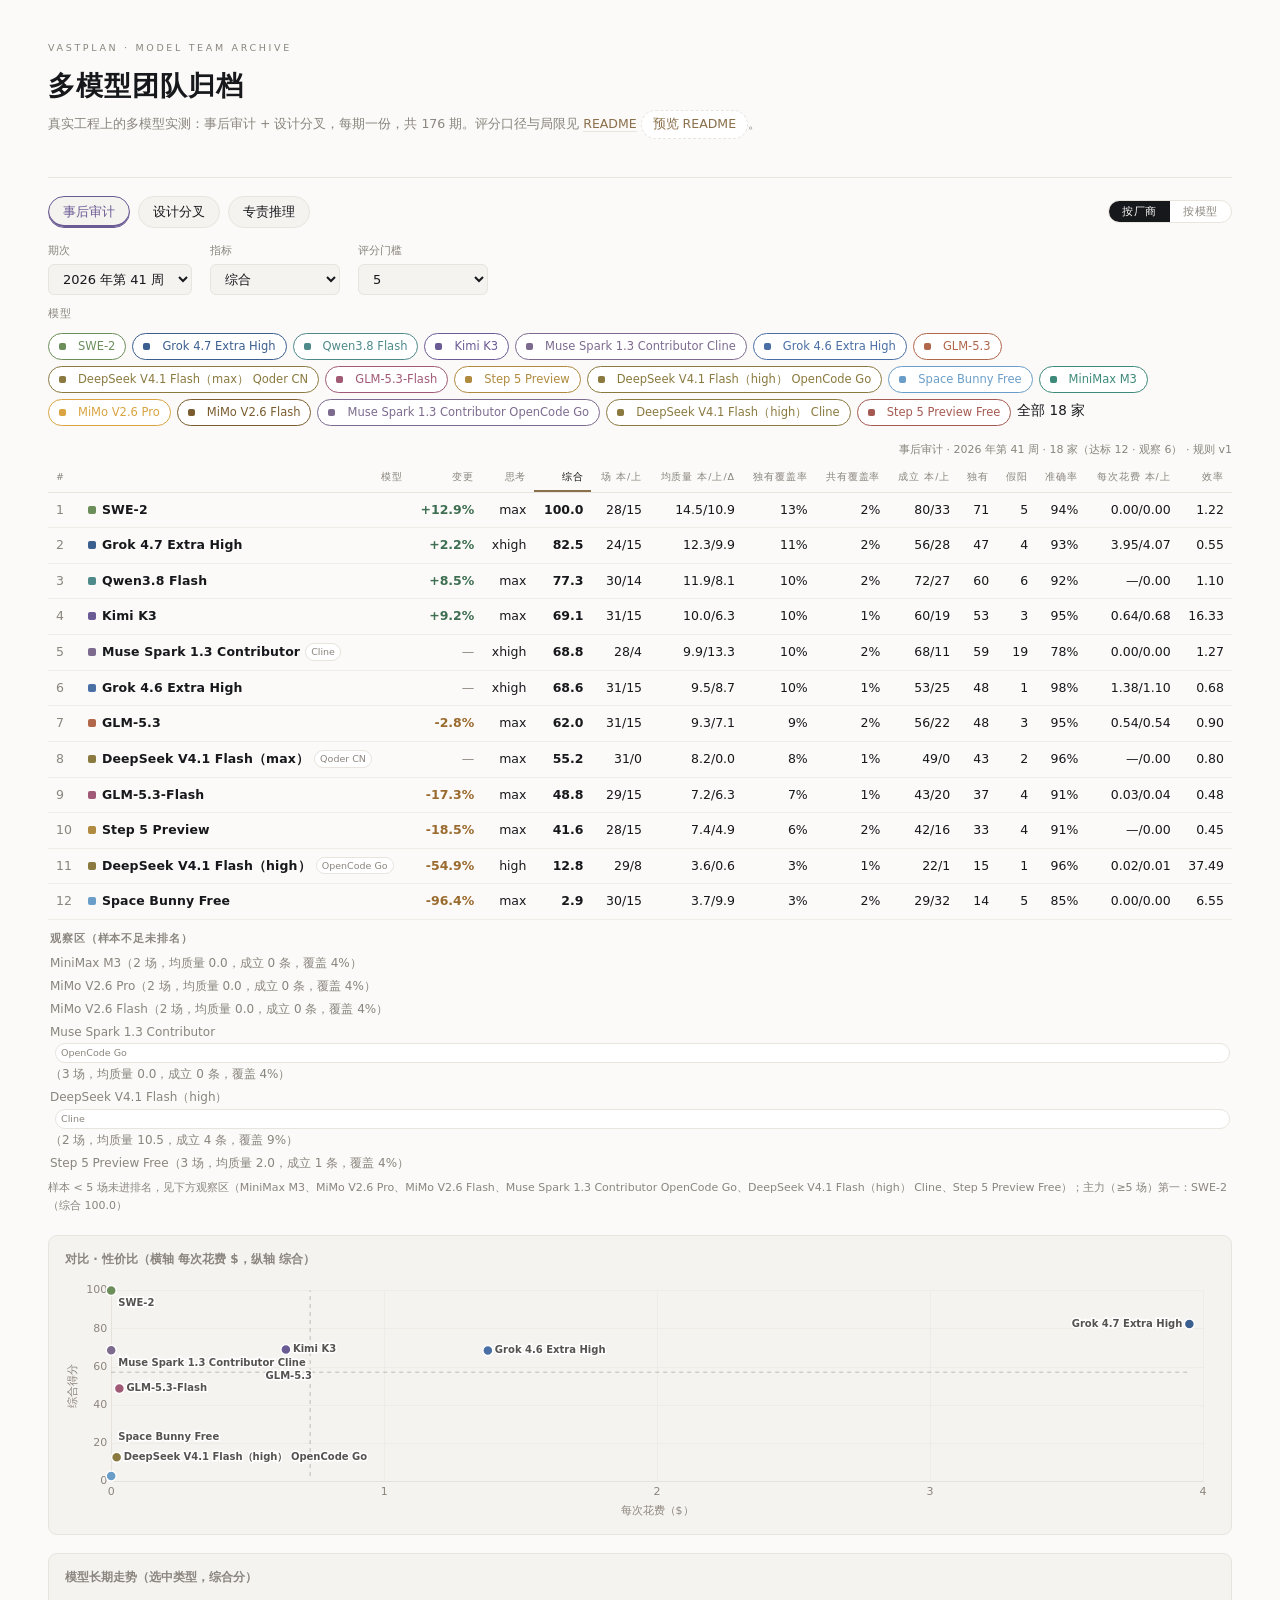
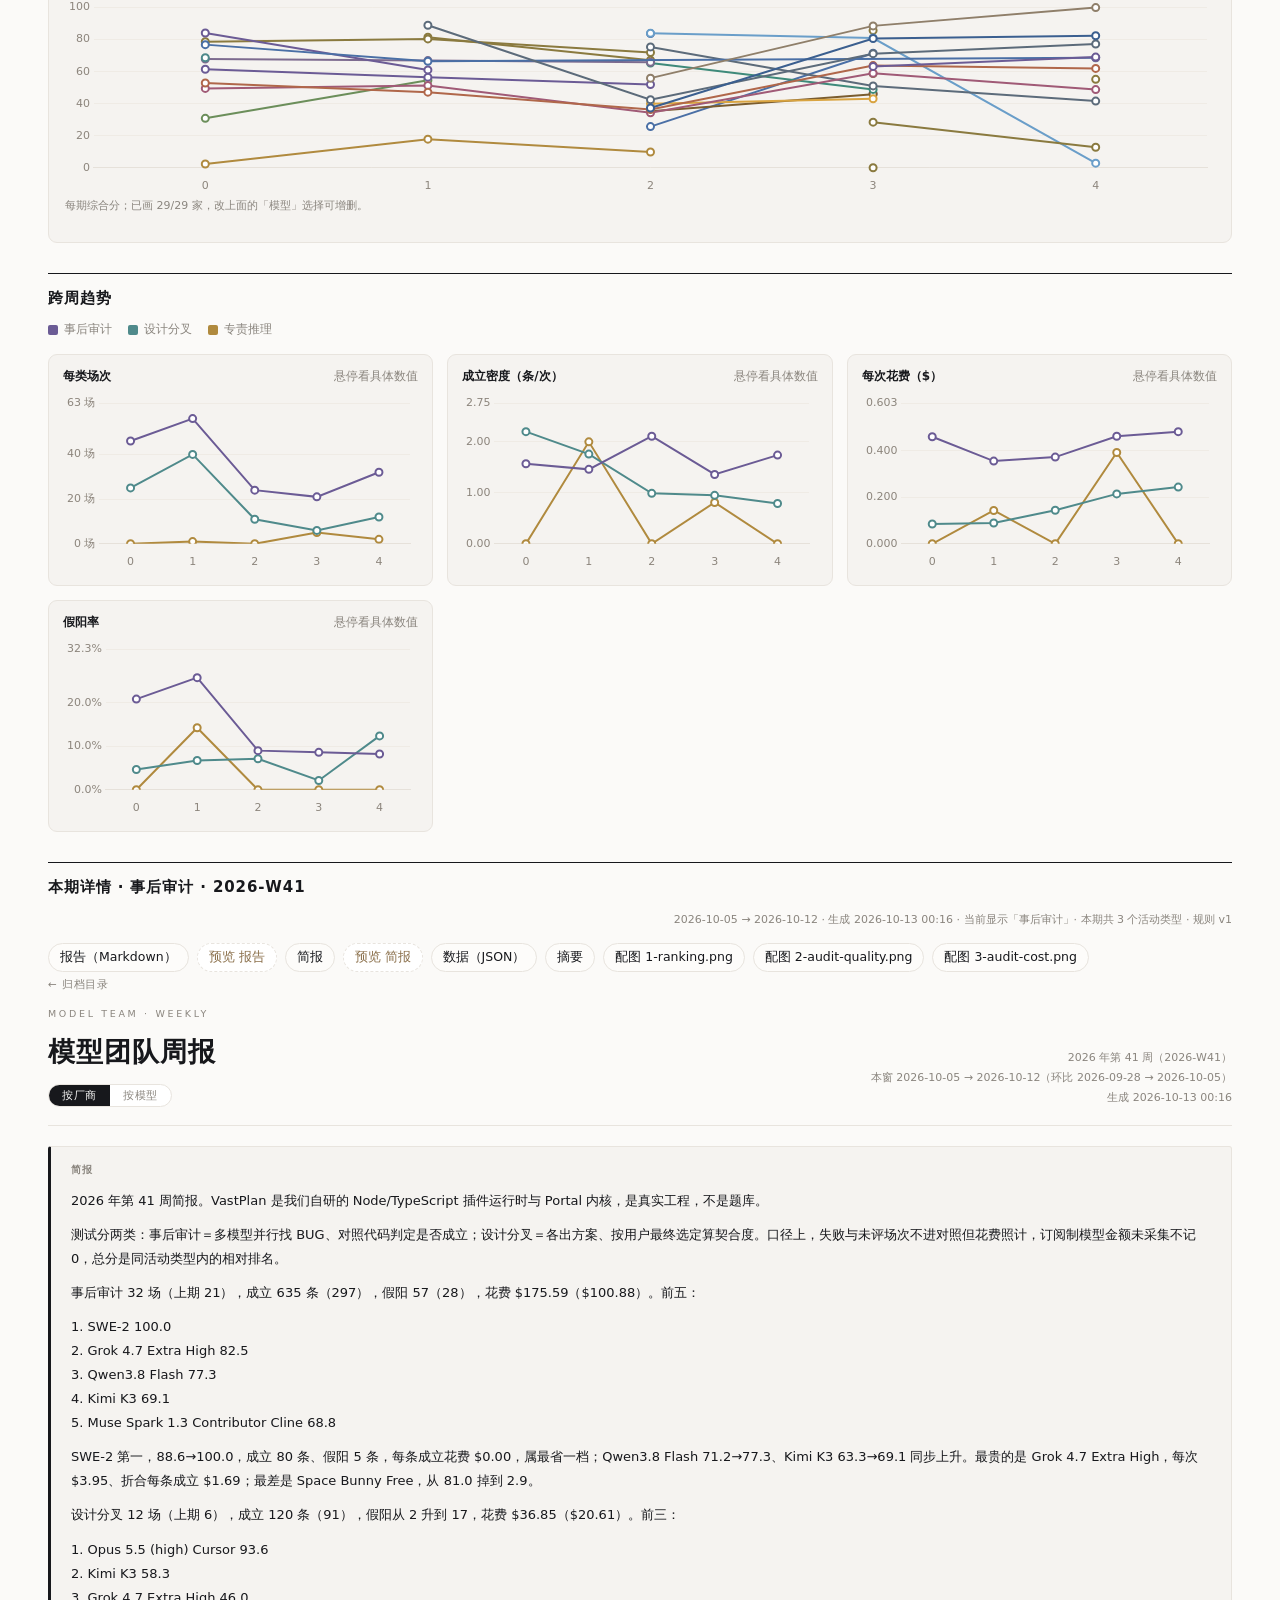
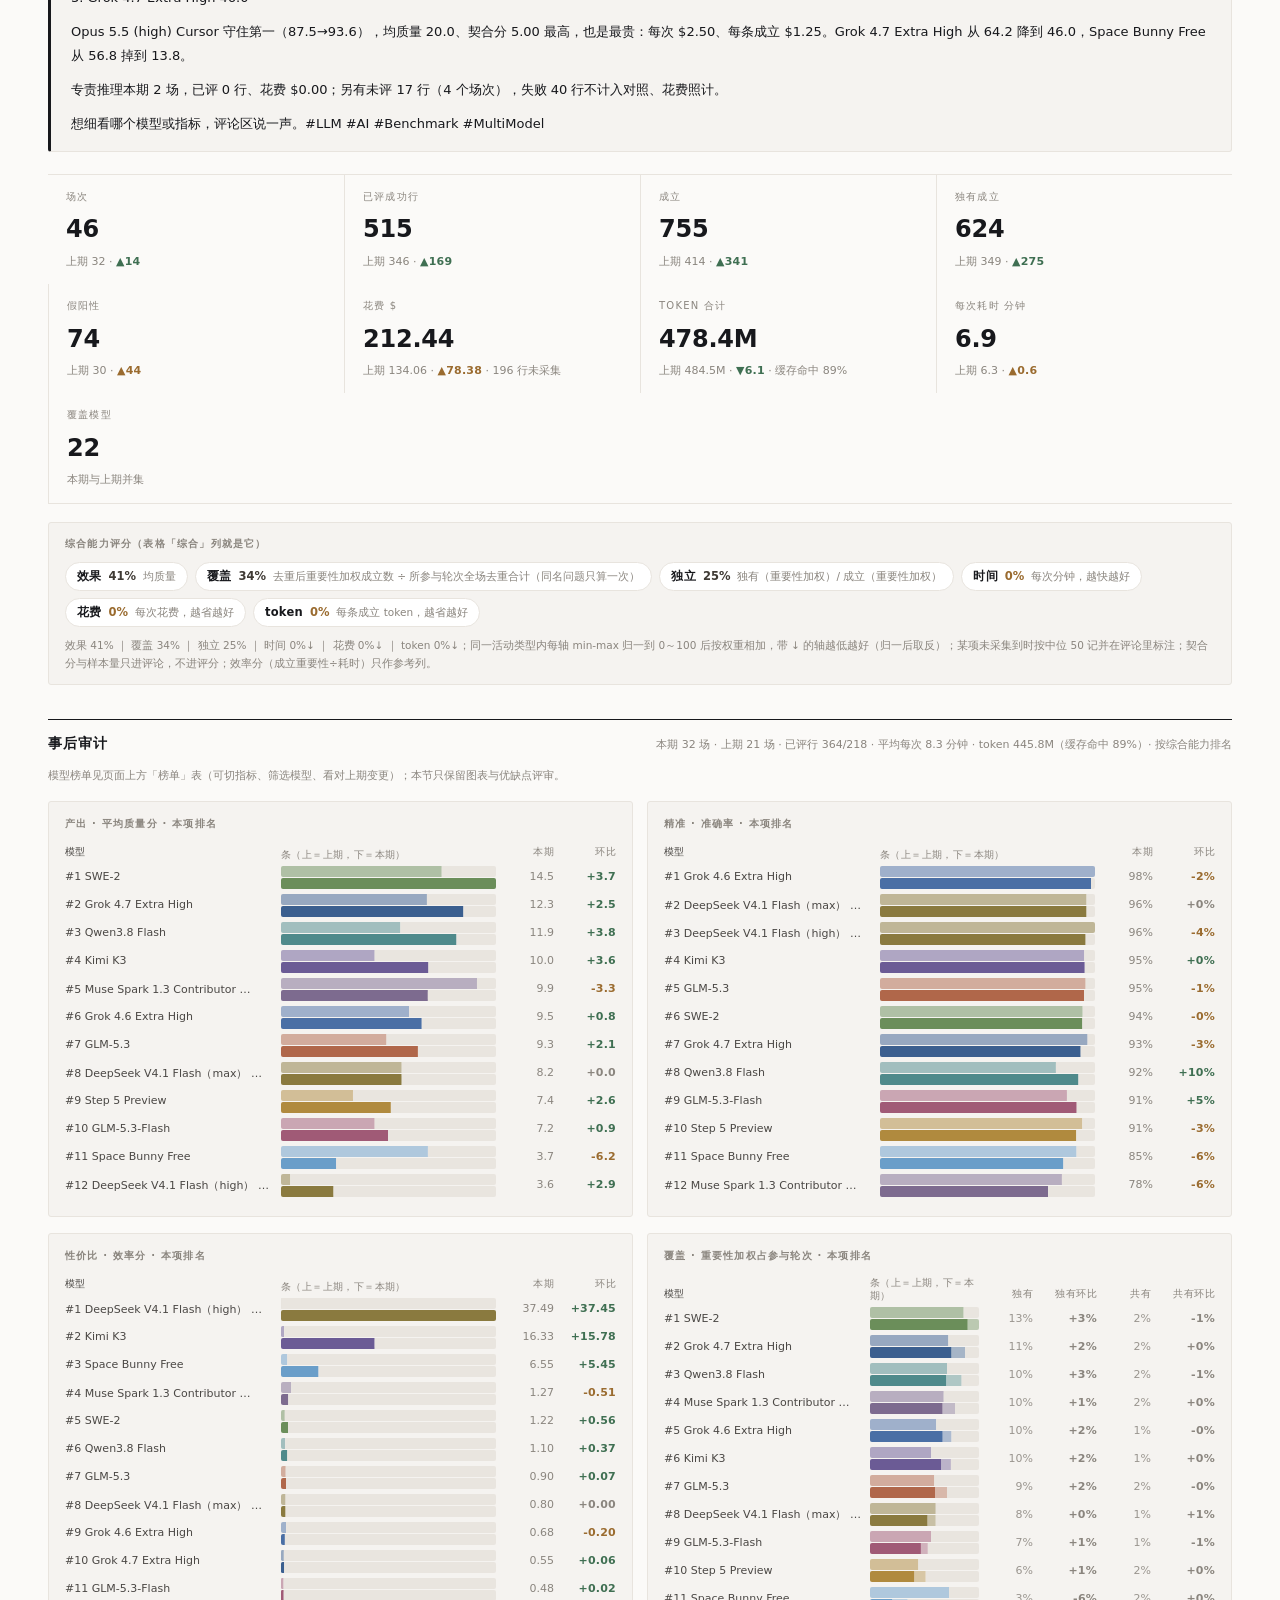
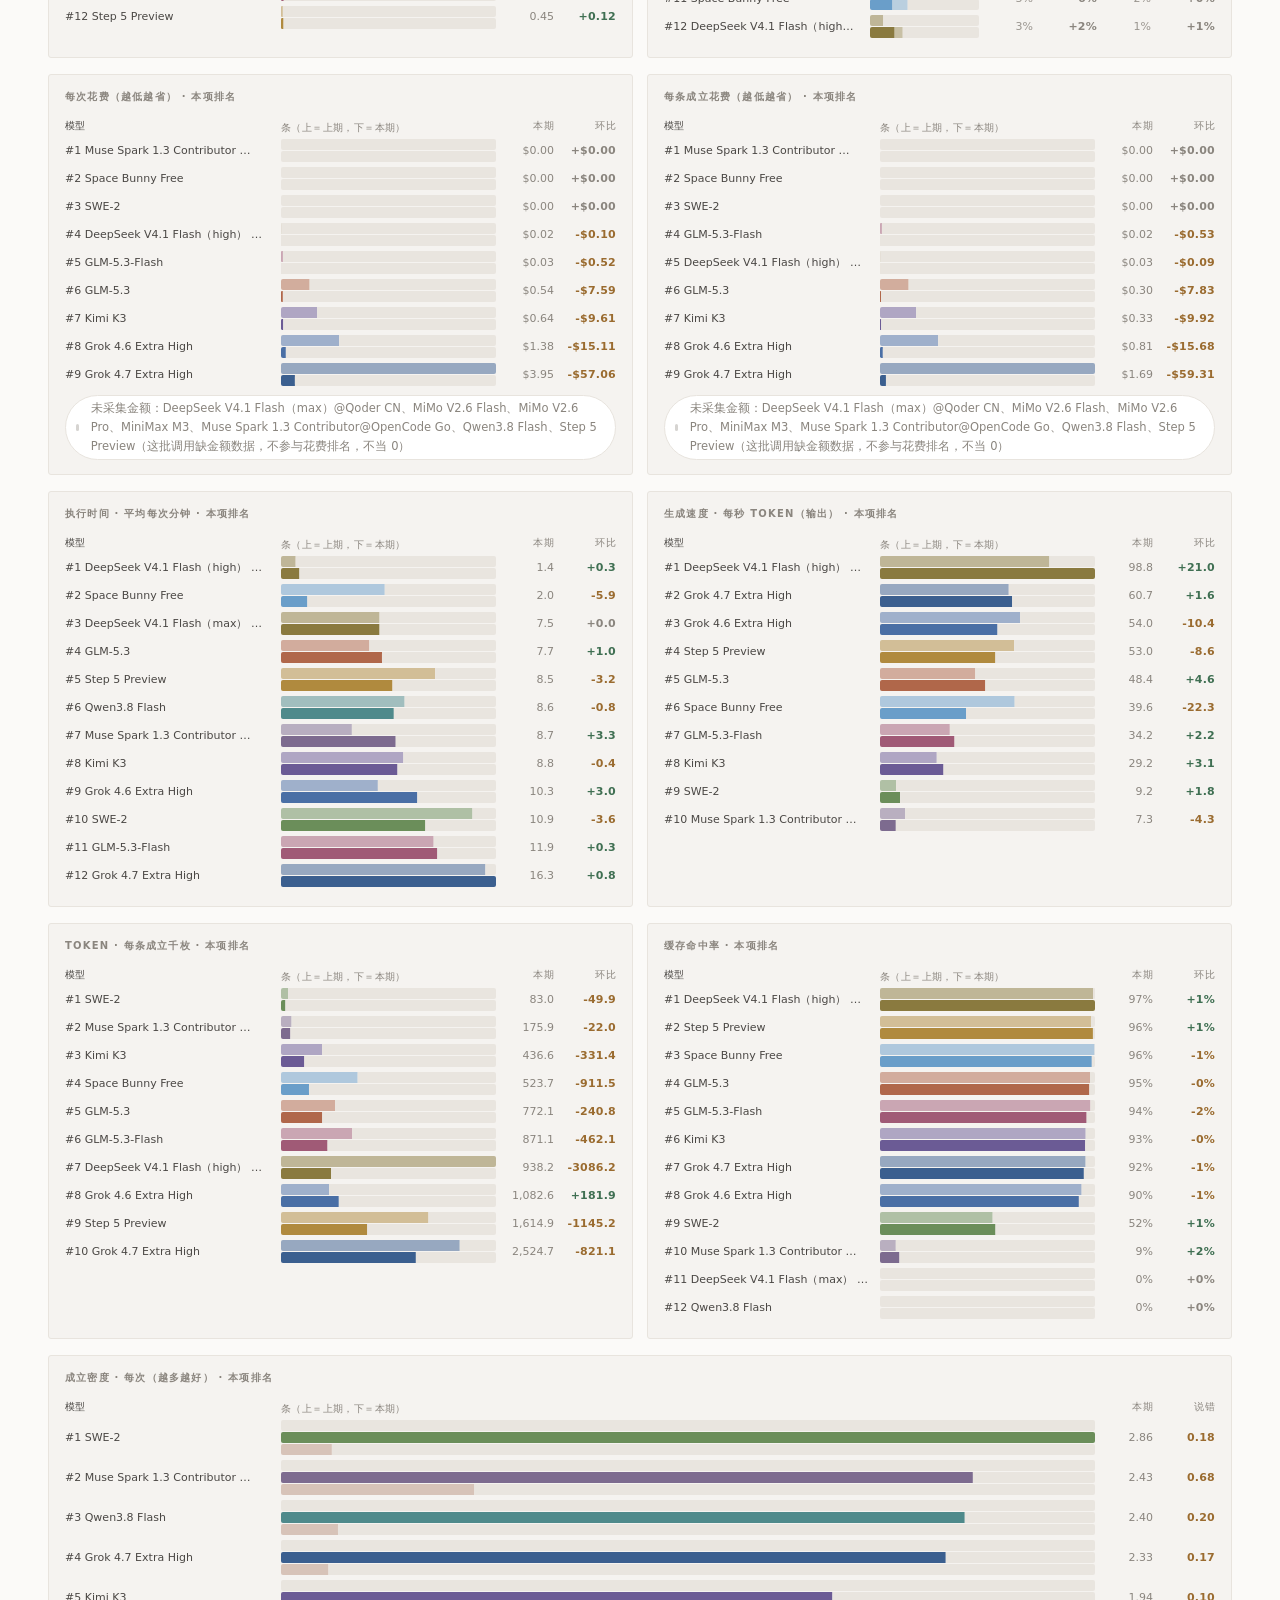
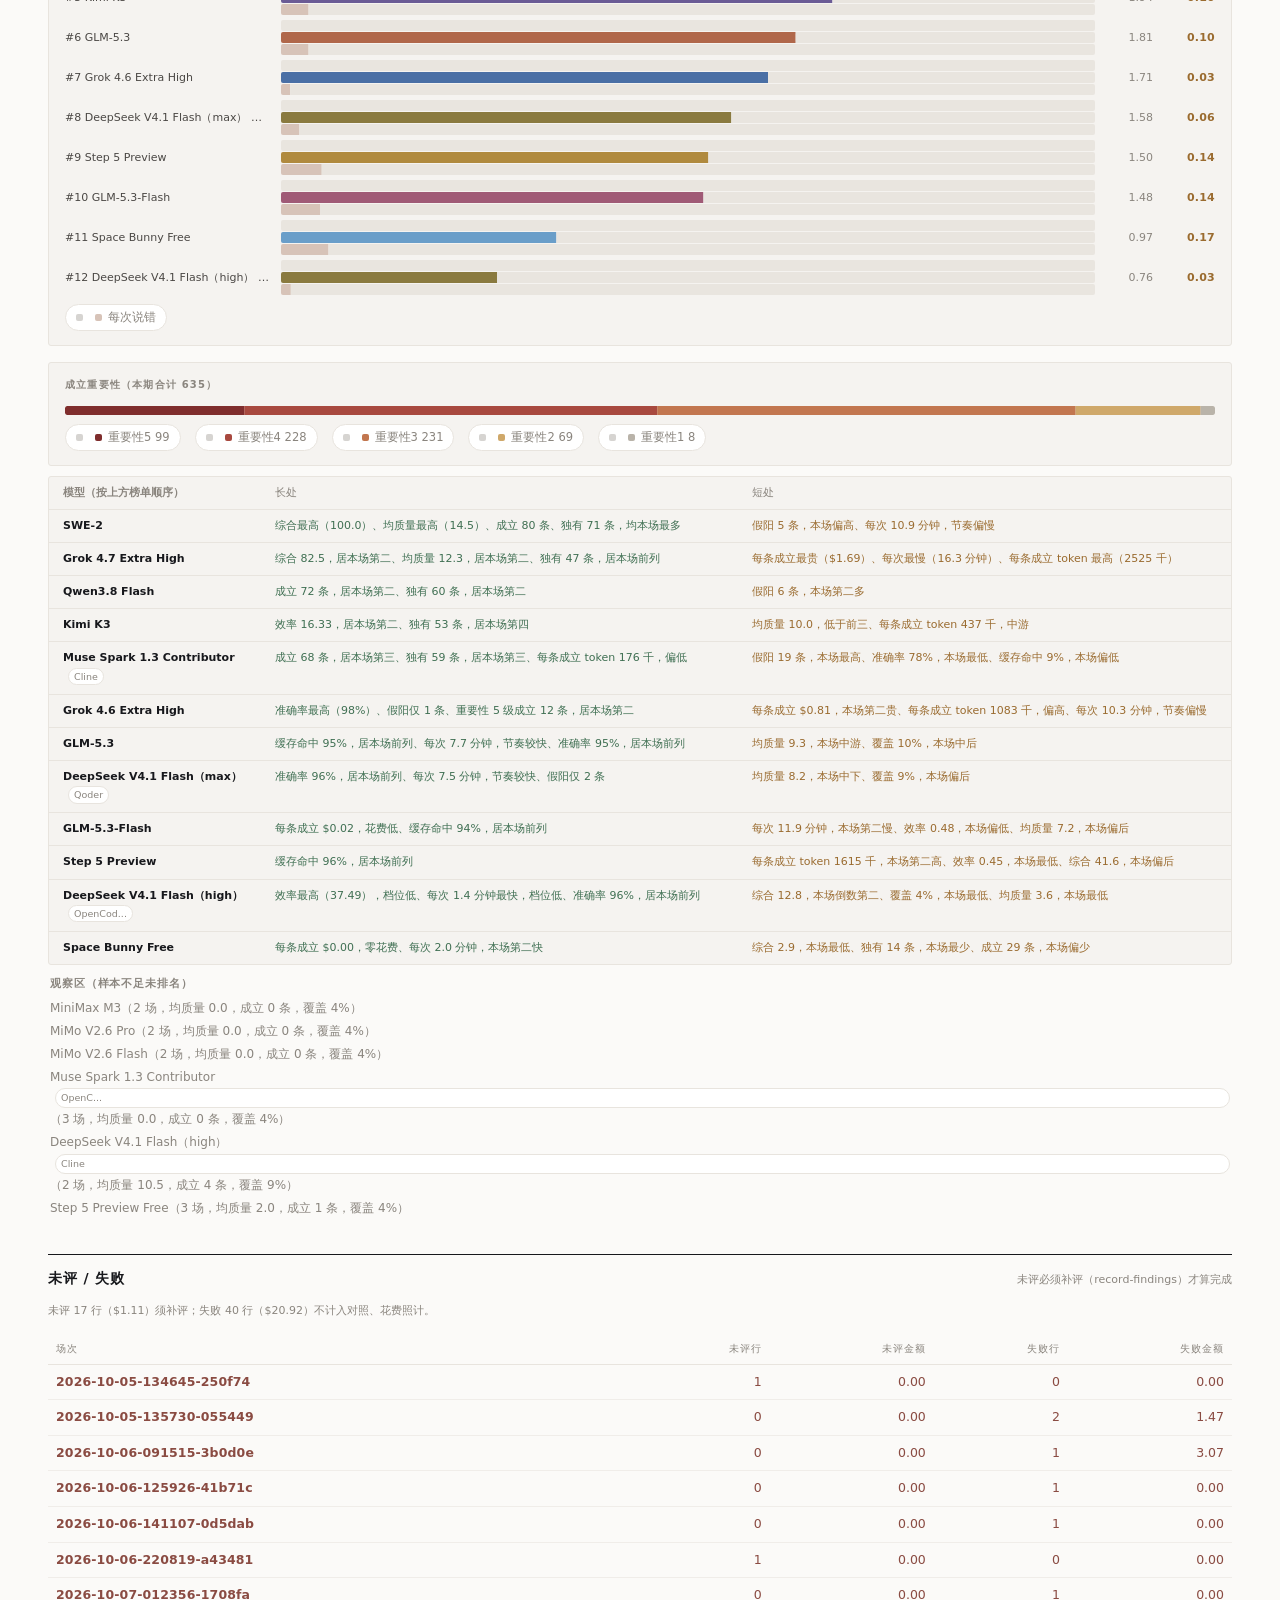
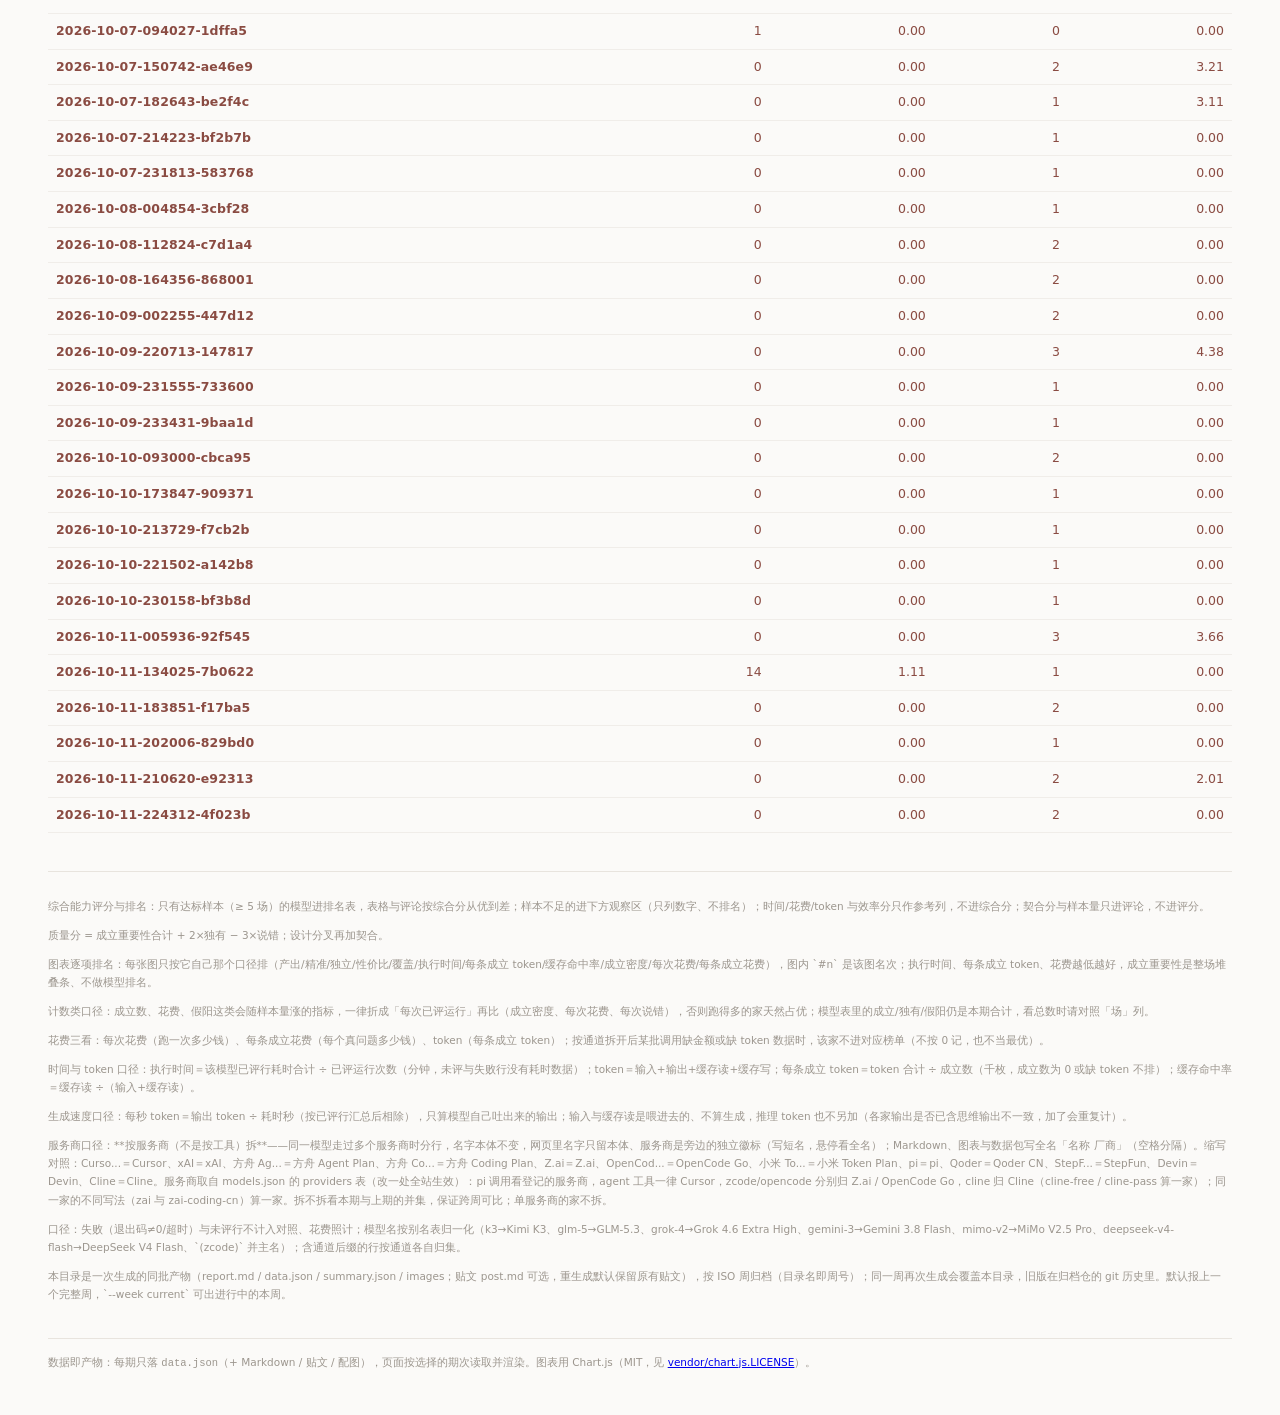
==== commit 87ee16e1: "周报归档 2026-10-13 00:16（2026-W41）" ====
--- a/index.html
+++ b/index.html
@@ -8,7 +8,7 @@
 <header class="page-head">
 <p class="kicker">VastPlan · Model Team Archive</p>
 <h1>多模型团队归档</h1>
-<p class="sub">真实工程上的多模型实测：事后审计 + 设计分叉，每期一份，共 120 期。评分口径与局限见 <a href="README.md">README</a>
+<p class="sub">真实工程上的多模型实测：事后审计 + 设计分叉，每期一份，共 176 期。评分口径与局限见 <a href="README.md">README</a>
 <button type="button" class="ghost" id="readme-preview">预览 README</button>。</p>
 </header>
 
@@ -55,9 +55,9 @@
 
 <footer>数据即产物：每期只落 <code>data.json</code>（+ Markdown / 贴文 / 配图），页面按选择的期次读取并渲染。图表用 Chart.js（MIT，见 <a href="vendor/chart.js.LICENSE">vendor/chart.js.LICENSE</a>）。</footer>
 </main>
-<script id="board-data" type="application/json">{"weeks":[{"stamp":"2026-W37","label":"2026 年第 37 周","partial":false,"dir":"weekly/2026-W37","files":["data.json","post.md","report.md","summary.json"],"images":["weekly/2026-W37/images/1-ranking.png","weekly/2026-W37/images/2-audit-quality.png","weekly/2026-W37/images/3-audit-cost.png","weekly/2026-W37/images/4-design.png"],"scoring":{"version":1,"min_sessions":5,"neutral_part":50,"axes":[{"key":"quality","label":"效果","desc":"均质量","weight":0.41,"invert":false},{"key":"coverage","label":"覆盖","desc":"去重后重要性加权成立数 ÷ 所参与轮次全场去重合计（同名问题只算一次）","weight":0.34,"invert":false},{"key":"unique_ratio","label":"独立","desc":"独有（重要性加权）/ 成立（重要性加权）","weight":0.25,"invert":false},{"key":"duration","label":"时间","desc":"每次分钟，越快越好","weight":0,"invert":true},{"key":"cost","label":"花费","desc":"每次花费，越省越好","weight":0,"invert":true},{"key":"tokens_per_confirm","label":"token","desc":"每条成立 token，越省越好","weight":0,"invert":true}]}},{"stamp":"2026-W38","label":"2026 年第 38 周","partial":false,"dir":"weekly/2026-W38","files":["data.json","post.md","report.md","summary.json"],"images":["weekly/2026-W38/images/1-ranking.png","weekly/2026-W38/images/2-audit-quality.png","weekly/2026-W38/images/3-audit-cost.png","weekly/2026-W38/images/4-design.png"],"scoring":{"version":1,"min_sessions":5,"neutral_part":50,"axes":[{"key":"quality","label":"效果","desc":"均质量","weight":0.41,"invert":false},{"key":"coverage","label":"覆盖","desc":"去重后重要性加权成立数 ÷ 所参与轮次全场去重合计（同名问题只算一次）","weight":0.34,"invert":false},{"key":"unique_ratio","label":"独立","desc":"独有（重要性加权）/ 成立（重要性加权）","weight":0.25,"invert":false},{"key":"duration","label":"时间","desc":"每次分钟，越快越好","weight":0,"invert":true},{"key":"cost","label":"花费","desc":"每次花费，越省越好","weight":0,"invert":true},{"key":"tokens_per_confirm","label":"token","desc":"每条成立 token，越省越好","weight":0,"invert":true}]}},{"stamp":"2026-W39","label":"2026 年第 39 周","partial":false,"dir":"weekly/2026-W39","files":["data.json","post.md","report.md","summary.json"],"images":["weekly/2026-W39/images/1-ranking.png","weekly/2026-W39/images/2-audit-quality.png","weekly/2026-W39/images/3-audit-cost.png","weekly/2026-W39/images/4-design.png"],"scoring":{"version":1,"min_sessions":5,"neutral_part":50,"axes":[{"key":"quality","label":"效果","desc":"均质量","weight":0.41,"invert":false},{"key":"coverage","label":"覆盖","desc":"去重后重要性加权成立数 ÷ 所参与轮次全场去重合计（同名问题只算一次）","weight":0.34,"invert":false},{"key":"unique_ratio","label":"独立","desc":"独有（重要性加权）/ 成立（重要性加权）","weight":0.25,"invert":false},{"key":"duration","label":"时间","desc":"每次分钟，越快越好","weight":0,"invert":true},{"key":"cost","label":"花费","desc":"每次花费，越省越好","weight":0,"invert":true},{"key":"tokens_per_confirm","label":"token","desc":"每条成立 token，越省越好","weight":0,"invert":true}]}},{"stamp":"2026-W40","label":"2026 年第 40 周","partial":false,"dir":"weekly/2026-W40","files":["data.json","post.md","report.md","summary.json"],"images":["weekly/2026-W40/images/1-ranking.png","weekly/2026-W40/images/2-audit-quality.png","weekly/2026-W40/images/3-audit-cost.png","weekly/2026-W40/images/4-design.png"],"scoring":{"version":1,"min_sessions":5,"neutral_part":50,"axes":[{"key":"quality","label":"效果","desc":"均质量","weight":0.41,"invert":false},{"key":"coverage","label":"覆盖","desc":"去重后重要性加权成立数 ÷ 所参与轮次全场去重合计（同名问题只算一次）","weight":0.34,"invert":false},{"key":"unique_ratio","label":"独立","desc":"独有（重要性加权）/ 成立（重要性加权）","weight":0.25,"invert":false},{"key":"duration","label":"时间","desc":"每次分钟，越快越好","weight":0,"invert":true},{"key":"cost","label":"花费","desc":"每次花费，越省越好","weight":0,"invert":true},{"key":"tokens_per_confirm","label":"token","desc":"每条成立 token，越省越好","weight":0,"invert":true}]}}],"kinds":{"事后审计":{"metrics":["思考","综合","场 本/上","均质量 本/上/Δ","独有覆盖率","共有覆盖率","成立 本/上","独有","假阳","准确率","每次花费 本/上","效率"],"weeks":{"2026-W37":{"note":"主力（≥5 场）第一：Kimi K3 Cursor（综合 84.1）","rows":[{"rank":"1","name":"Kimi K3","badge":"Cursor","dot":"#6b5b95","cells":["max","84.1","14/4","7.4/20.8","15%","13%","26/23","14","5","84%","0.93/1.59","1.26"],"cost_run":0.93,"sessions":14,"raw":{"quality":7.357142857142857,"coverage":0.2800169799071099,"unique_ratio":0.5670103092783505,"duration":4.64404761904762,"cost":0.9333294285714285,"tokens_per_confirm":721.7381153846154},"observed":{"quality":7.357142857142857,"confirmed":26,"coverage":0.2800169799071099}},{"rank":"2","name":"DeepSeek V4.1 Flash（max）","badge":"","dot":"#8a7a3f","cells":["max","78.7","19/0","8.2/0.0","12%","15%","46/0","24","6","88%","0.35/0.00","1.66"],"cost_run":0.35,"sessions":19,"raw":{"quality":8.210526315789474,"coverage":0.26810570652416627,"unique_ratio":0.4566929133858268,"duration":6.889473684210526,"cost":0.3480623157894737,"tokens_per_confirm":1823.6057391304348},"observed":{"quality":8.210526315789474,"confirmed":46,"coverage":0.26810570652416627}},{"rank":"3","name":"Grok 4.6 Extra High","badge":"","dot":"#4a6fa5","cells":["xhigh","76.9","40/2","7.2/5.0","14%","14%","70/2","34","9","89%","1.15/1.89","0.77"],"cost_run":1.15,"sessions":40,"raw":{"quality":7.175,"coverage":0.270141908824718,"unique_ratio":0.5058365758754864,"duration":8.26,"cost":1.1488922499999998,"tokens_per_confirm":824.9191},"observed":{"quality":7.175,"confirmed":70,"coverage":0.270141908824718}},{"rank":"4","name":"Gemini 3.8 Flash","badge":"","dot":"#4f8a8b","cells":["high","68.7","38/3","6.0/8.3","12%","16%","77/13","36","36","68%","0.86/1.81","0.91"],"cost_run":0.86,"sessions":38,"raw":{"quality":6,"coverage":0.2877375269530238,"unique_ratio":0.43410852713178294,"duration":7.9298245614035086,"cost":0.8598536842105262,"tokens_per_confirm":2709.0933766233766},"observed":{"quality":6,"confirmed":77,"coverage":0.2877375269530238}},{"rank":"5","name":"Muse Spark 1.3 Contributor","badge":"","dot":"#7d6b8f","cells":["xhigh","67.8","14/0","5.2/0.0","13%","8%","22/0","15","7","76%","0.01/0.00","2.47"],"cost_run":0.01,"sessions":14,"raw":{"quality":5.214285714285714,"coverage":0.2056642384942524,"unique_ratio":0.703125,"duration":1.9047619047619049,"cost":0.008761642857142857,"tokens_per_confirm":251.57472727272727},"observed":{"quality":5.214285714285714,"confirmed":22,"coverage":0.2056642384942524}},{"rank":"6","name":"Kimi K3","badge":"方舟 Agent Plan","dot":"#6b5b95","cells":["max","61.5","29/0","5.9/0.0","11%","16%","49/0","20","11","82%","0.56/0.00","0.73"],"cost_run":0.56,"sessions":29,"raw":{"quality":5.862068965517241,"coverage":0.2666764803226576,"unique_ratio":0.4,"duration":8.558045977011494,"cost":0.5625379310344828,"tokens_per_confirm":442.21395918367347},"observed":{"quality":5.862068965517241,"confirmed":49,"coverage":0.2666764803226576}},{"rank":"7","name":"GLM-5.3","badge":"","dot":"#b0674a","cells":["max","52.9","43/3","5.3/5.3","9%","16%","73/14","25","21","78%","0.42/0.26","0.88"],"cost_run":0.42,"sessions":43,"raw":{"quality":5.348837209302325,"coverage":0.2508447871136474,"unique_ratio":0.3617886178861789,"duration":6.474806201550388,"cost":0.41647495348837205,"tokens_per_confirm":636.5104109589041},"observed":{"quality":5.348837209302325,"confirmed":73,"coverage":0.2508447871136474}},{"rank":"8","name":"GLM-5.3-Flash","badge":"","dot":"#a05a76","cells":["max","49.5","40/3","5.7/7.7","8%","14%","59/18","24","4","94%","0.03/0.04","0.50"],"cost_run":0.03,"sessions":40,"raw":{"quality":5.725,"coverage":0.22273448750993802,"unique_ratio":0.3613861386138614,"duration":9.41,"cost":0.026175025,"tokens_per_confirm":825.9896779661017},"observed":{"quality":5.725,"confirmed":59,"coverage":0.22273448750993802}},{"rank":"9","name":"DeepSeek V4 Flash","badge":"","dot":"#6b8e5a","cells":["max","30.9","35/0","3.8/0.0","7%","12%","41/0","16","11","79%","0.19/0.00","0.52"],"cost_run":0.19,"sessions":35,"raw":{"quality":3.7714285714285714,"coverage":0.18455375154551962,"unique_ratio":0.35251798561151076,"duration":7.163333333333333,"cost":0.18662639999999997,"tokens_per_confirm":1933.172731707317},"observed":{"quality":3.7714285714285714,"confirmed":41,"coverage":0.18455375154551962}},{"rank":"10","name":"MiMo V2.5 Pro","badge":"","dot":"#b08a3e","cells":["max","2.4","35/0","0.7/0.0","4%","7%","18/0","7","17","51%","0.03/0.00","0.49"],"cost_run":0.03,"sessions":35,"raw":{"quality":0.7142857142857143,"coverage":0.11080344170825297,"unique_ratio":0.38571428571428573,"duration":5.185238095238095,"cost":0.031622942857142865,"tokens_per_confirm":953.5028888888888},"observed":{"quality":0.7142857142857143,"confirmed":18,"coverage":0.11080344170825297}}]},"2026-W38":{"note":"样本 \u003c 5 场未进排名，见下方观察区（Gemini 3.8 Flash、Step 5 Preview、SWE-2）；主力（≥5 场）第一：Qwen3.8 Flash（综合 89.0）","rows":[{"rank":"1","name":"Qwen3.8 Flash","badge":"","dot":"#5c6b7a","cells":["max","89.0","8/0","7.6/0.0","13%","8%","13/0","9","1","93%","—/0.00","0.85"],"cost_run":null,"sessions":8,"raw":{"quality":7.625,"coverage":0.20590129943332228,"unique_ratio":0.7083333333333334,"duration":6.810416666666667,"cost":null,"tokens_per_confirm":0},"observed":{"quality":7.625,"confirmed":13,"coverage":0.20590129943332228}},{"rank":"2","name":"DeepSeek V4.1 Flash（high）","badge":"","dot":"#8a7a3f","cells":["high","81.5","37/0","6.8/0.0","13%","12%","73/0","39","18","80%","0.11/0.00","0.81"],"cost_run":0.11,"sessions":37,"raw":{"quality":6.8108108108108105,"coverage":0.24344883615767246,"unique_ratio":0.5306122448979592,"duration":10.324324324324325,"cost":0.11386716216216217,"tokens_per_confirm":2982.3761095890413},"observed":{"quality":6.8108108108108105,"confirmed":73,"coverage":0.24344883615767246}},{"rank":"3","name":"DeepSeek V4.1 Flash（max）","badge":"","dot":"#8a7a3f","cells":["max","80.4","51/19","6.6/8.2","12%","15%","95/46","44","30","76%","0.40/0.35","0.91"],"cost_run":0.4,"sessions":51,"raw":{"quality":6.607843137254902,"coverage":0.2731661329249049,"unique_ratio":0.43967828418230565,"duration":9.986601307189543,"cost":0.4021229019607843,"tokens_per_confirm":3192.9554315789474},"observed":{"quality":6.607843137254902,"confirmed":95,"coverage":0.2731661329249049}},{"rank":"4","name":"Muse Spark 1.3 Contributor","badge":"","dot":"#7d6b8f","cells":["xhigh","66.9","54/14","4.9/5.2","11%","13%","102/22","48","51","67%","0.01/0.01","2.66"],"cost_run":0.01,"sessions":54,"raw":{"quality":4.888888888888889,"coverage":0.24174884556910117,"unique_ratio":0.44857142857142857,"duration":2.5086419753086417,"cost":0.011769592592592592,"tokens_per_confirm":345.4275196078431},"observed":{"quality":4.888888888888889,"confirmed":102,"coverage":0.24174884556910117}},{"rank":"5","name":"Grok 4.6 Extra High","badge":"","dot":"#4a6fa5","cells":["xhigh","66.5","51/40","5.4/7.2","10%","13%","73/70","28","15","83%","1.35/1.15","0.70"],"cost_run":1.35,"sessions":51,"raw":{"quality":5.372549019607843,"coverage":0.226112085396691,"unique_ratio":0.4416403785488959,"duration":7.728104575163399,"cost":1.3492420784313726,"tokens_per_confirm":1223.2433835616437},"observed":{"quality":5.372549019607843,"confirmed":73,"coverage":0.226112085396691}},{"rank":"6","name":"Kimi K3","badge":"Cursor","dot":"#6b5b95","cells":["max","61.1","7/14","5.3/7.4","8%","18%","12/26","3","3","80%","0.84/0.93","1.02"],"cost_run":0.84,"sessions":7,"raw":{"quality":5.285714285714286,"coverage":0.2584708088829839,"unique_ratio":0.25,"duration":5.93095238095238,"cost":0.8431731428571428,"tokens_per_confirm":704.9794166666667},"observed":{"quality":5.285714285714286,"confirmed":12,"coverage":0.2584708088829839}},{"rank":"7","name":"Kimi K3","badge":"方舟 Agent Plan","dot":"#6b5b95","cells":["max","56.6","47/29","4.5/5.9","8%","12%","67/49","26","18","79%","0.50/0.56","0.64"],"cost_run":0.5,"sessions":47,"raw":{"quality":4.48936170212766,"coverage":0.2005489742674353,"unique_ratio":0.42023346303501946,"duration":7.6879432624113475,"cost":0.5022655531914894,"tokens_per_confirm":469.57167164179106},"observed":{"quality":4.48936170212766,"confirmed":67,"coverage":0.2005489742674353}},{"rank":"8","name":"DeepSeek V4 Flash","badge":"","dot":"#6b8e5a","cells":["max","54.6","23/35","4.5/3.8","7%","18%","37/41","8","11","77%","0.26/0.19","0.60"],"cost_run":0.26,"sessions":23,"raw":{"quality":4.478260869565218,"coverage":0.2478766891784168,"unique_ratio":0.23943661971830985,"duration":9.929710144927535,"cost":0.26451913043478265,"tokens_per_confirm":1814.9964054054055},"observed":{"quality":4.478260869565218,"confirmed":37,"coverage":0.2478766891784168}},{"rank":"9","name":"GLM-5.3-Flash","badge":"","dot":"#a05a76","cells":["max","51.4","54/40","4.6/5.7","7%","12%","73/59","25","13","85%","0.03/0.03","0.42"],"cost_run":0.03,"sessions":54,"raw":{"quality":4.555555555555555,"coverage":0.19148774896335705,"unique_ratio":0.3443223443223443,"duration":11.076234567901233,"cost":0.0320495,"tokens_per_confirm":1124.7335205479453},"observed":{"quality":4.555555555555555,"confirmed":73,"coverage":0.19148774896335705}},{"rank":"10","name":"GLM-5.3","badge":"","dot":"#b0674a","cells":["max","47.2","54/43","3.6/5.3","7%","12%","69/73","25","29","70%","0.40/0.42","0.76"],"cost_run":0.4,"sessions":54,"raw":{"quality":3.5555555555555554,"coverage":0.18757129987719517,"unique_ratio":0.37453183520599254,"duration":6.62283950617284,"cost":0.4013702592592592,"tokens_per_confirm":806.3027826086957},"observed":{"quality":3.5555555555555554,"confirmed":69,"coverage":0.18757129987719517}},{"rank":"11","name":"MiMo V2.5 Pro","badge":"","dot":"#b08a3e","cells":["max","17.9","54/35","-0.3/0.7","4%","3%","22/18","12","35","39%","0.03/0.03","0.45"],"cost_run":0.03,"sessions":54,"raw":{"quality":-0.3333333333333333,"coverage":0.06550863669181657,"unique_ratio":0.575,"duration":4.828703703703704,"cost":0.032500296296296305,"tokens_per_confirm":1201.3830454545455},"observed":{"quality":-0.3333333333333333,"confirmed":22,"coverage":0.06550863669181657}},{"rank":"","name":"Gemini 3.8 Flash","badge":"","dot":"#4f8a8b","cells":["high","—","3/38","1.7/6.0","5%","12%","2/77","0","1","67%","1.25/0.86","0.32"],"cost_run":1.25,"sessions":3,"raw":{"quality":1.6666666666666667,"coverage":0.17724519632414368,"unique_ratio":0,"duration":8.88888888888889,"cost":1.245469,"tokens_per_confirm":11881.4935},"observed":{"quality":1.6666666666666667,"confirmed":2,"coverage":0.17724519632414368}},{"rank":"","name":"Step 5 Preview","badge":"","dot":"#5c6b7a","cells":["max","—","2/0","18.5/0.0","10%","8%","8/0","6","0","100%","—/0.00","0.82"],"cost_run":null,"sessions":2,"raw":{"quality":18.5,"coverage":0.17857965122780706,"unique_ratio":0.68,"duration":15.233333333333333,"cost":null,"tokens_per_confirm":1296.689375},"observed":{"quality":18.5,"confirmed":8,"coverage":0.17857965122780706}},{"rank":"","name":"SWE-2","badge":"","dot":"#8f7f6a","cells":["max","—","1/0","11.0/0.0","9%","6%","3/0","3","1","75%","0.00/0.00","0.70"],"cost_run":0,"sessions":1,"raw":{"quality":11,"coverage":0.15165364391370584,"unique_ratio":1,"duration":11.483333333333333,"cost":0,"tokens_per_confirm":76.56166666666667},"observed":{"quality":11,"confirmed":3,"coverage":0.15165364391370584}}]},"2026-W39":{"note":"主力（≥5 场）第一：Space Bunny Free（综合 84.1）","rows":[{"rank":"1","name":"Space Bunny Free","badge":"","dot":"#6a9ec9","cells":["max","84.1","7/0","10.9/0.0","10%","1%","16/0","15","3","84%","0.00/0.00","1.34"],"cost_run":0,"sessions":7,"raw":{"quality":10.857142857142858,"coverage":0.10642004149485862,"unique_ratio":0.9272727272727272,"duration":11.10952380952381,"cost":0,"tokens_per_confirm":4400.80725},"observed":{"quality":10.857142857142858,"confirmed":16,"coverage":0.10642004149485862}},{"rank":"2","name":"Grok 4.6 Extra High","badge":"Cursor","dot":"#4a6fa5","cells":["xhigh","83.8","11/51","12.5/5.4","9%","2%","28/73","24","1","97%","1.26/1.35","1.40"],"cost_run":1.26,"sessions":11,"raw":{"quality":12.454545454545455,"coverage":0.10652604085236925,"unique_ratio":0.8446601941747572,"duration":6.325757575757576,"cost":1.2572138181818184,"tokens_per_confirm":609.3662142857144},"observed":{"quality":12.454545454545455,"confirmed":28,"coverage":0.10652604085236925}},{"rank":"3","name":"Step 5 Preview","badge":"","dot":"#5c6b7a","cells":["max","75.5","22/2","12.0/18.5","8%","2%","57/8","48","0","100%","—/—","0.74"],"cost_run":null,"sessions":22,"raw":{"quality":12,"coverage":0.09730773158397323,"unique_ratio":0.8421052631578947,"duration":13.01060606060606,"cost":null,"tokens_per_confirm":1544.9175438596492},"observed":{"quality":12,"confirmed":57,"coverage":0.09730773158397323}},{"rank":"4","name":"DeepSeek V4.1 Flash（max）","badge":"","dot":"#8a7a3f","cells":["max","72.0","22/51","10.9/6.6","9%","2%","53/95","42","3","95%","0.11/0.40","1.36"],"cost_run":0.11,"sessions":22,"raw":{"quality":10.909090909090908,"coverage":0.10218578036446103,"unique_ratio":0.8444444444444444,"duration":6.239393939393939,"cost":0.1072449090909091,"tokens_per_confirm":1898.3846037735848},"observed":{"quality":10.909090909090908,"confirmed":53,"coverage":0.10218578036446103}},{"rank":"5","name":"DeepSeek V4.1 Flash（high）","badge":"","dot":"#8a7a3f","cells":["high","67.1","22/37","10.6/6.8","8%","1%","50/73","41","2","96%","0.10/0.11","1.40"],"cost_run":0.1,"sessions":22,"raw":{"quality":10.636363636363637,"coverage":0.09242968280348542,"unique_ratio":0.8641975308641975,"duration":6.0681818181818175,"cost":0.1003080909090909,"tokens_per_confirm":1913.03546},"observed":{"quality":10.636363636363637,"confirmed":50,"coverage":0.09242968280348542}},{"rank":"6","name":"Muse Spark 1.3 Contributor","badge":"","dot":"#7d6b8f","cells":["xhigh","65.8","22/54","10.8/4.9","8%","2%","61/102","49","9","87%","0.01/0.01","2.64"],"cost_run":0.01,"sessions":22,"raw":{"quality":10.772727272727273,"coverage":0.09622372074386482,"unique_ratio":0.8284023668639053,"duration":3.7106060606060605,"cost":0.010726863636363637,"tokens_per_confirm":193.31644262295083},"observed":{"quality":10.772727272727273,"confirmed":61,"coverage":0.09622372074386482}},{"rank":"7","name":"MiniMax M3","badge":"","dot":"#3e8a7a","cells":["max","65.4","20/0","9.3/0.0","8%","0%","47/0","46","13","78%","0.26/0.00","1.25"],"cost_run":0.26,"sessions":20,"raw":{"quality":9.25,"coverage":0.08167935606044069,"unique_ratio":0.9710144927536232,"duration":7.3375,"cost":0.26461435000000005,"tokens_per_confirm":1416.6536382978725},"observed":{"quality":9.25,"confirmed":47,"coverage":0.08167935606044069}},{"rank":"8","name":"SWE-2","badge":"","dot":"#8f7f6a","cells":["max","56.0","22/1","9.7/11.0","8%","2%","50/3","40","6","89%","0.00/0.00","0.72"],"cost_run":0,"sessions":22,"raw":{"quality":9.727272727272727,"coverage":0.09622372074386482,"unique_ratio":0.7988165680473372,"duration":11.875757575757575,"cost":0,"tokens_per_confirm":105.12364},"observed":{"quality":9.727272727272727,"confirmed":50,"coverage":0.09622372074386482}},{"rank":"9","name":"Kimi K3","badge":"方舟 Agent Plan","dot":"#6b5b95","cells":["max","52.0","22/47","9.0/4.5","7%","1%","46/67","38","3","94%","0.62/0.50","0.83"],"cost_run":0.62,"sessions":22,"raw":{"quality":8.954545454545455,"coverage":0.08592561776283501,"unique_ratio":0.8533333333333334,"duration":8.573484848484847,"cost":0.6150903636363636,"tokens_per_confirm":435.4164347826087},"observed":{"quality":8.954545454545455,"confirmed":46,"coverage":0.08592561776283501}},{"rank":"10","name":"Qwen3.8 Flash","badge":"","dot":"#5c6b7a","cells":["max","42.5","22/8","8.8/7.6","7%","2%","44/13","36","5","90%","—/—","1.10"],"cost_run":null,"sessions":22,"raw":{"quality":8.818181818181818,"coverage":0.080505563562293,"unique_ratio":0.8071428571428572,"duration":7.029545454545454,"cost":null,"tokens_per_confirm":0},"observed":{"quality":8.818181818181818,"confirmed":44,"coverage":0.080505563562293}},{"rank":"11","name":"MiMo V2.6 Pro","badge":"","dot":"#d9a441","cells":["max","40.0","11/0","8.5/0.0","7%","2%","22/0","17","3","88%","0.07/0.00","0.58"],"cost_run":0.07,"sessions":11,"raw":{"quality":8.454545454545455,"coverage":0.08745296745259531,"unique_ratio":0.7714285714285715,"duration":13.978787878787879,"cost":0.0652090909090909,"tokens_per_confirm":448.56113636363636},"observed":{"quality":8.454545454545455,"confirmed":22,"coverage":0.08745296745259531}},{"rank":"12","name":"Grok 4.7 Extra High","badge":"","dot":"#3b5f8f","cells":["xhigh","37.4","11/0","6.1/0.0","6%","0%","13/0","13","1","93%","4.26/0.00","0.32"],"cost_run":4.26,"sessions":11,"raw":{"quality":6.090909090909091,"coverage":0.06406766678444387,"unique_ratio":0.9795918367346939,"duration":15.878787878787879,"cost":4.259725272727273,"tokens_per_confirm":5310.774846153846},"observed":{"quality":6.090909090909091,"confirmed":13,"coverage":0.06406766678444387}},{"rank":"13","name":"GLM-5.3","badge":"","dot":"#b0674a","cells":["max","36.3","22/54","7.4/3.6","6%","1%","37/69","32","5","88%","0.42/0.40","0.99"],"cost_run":0.42,"sessions":22,"raw":{"quality":7.363636363636363,"coverage":0.0729174876815342,"unique_ratio":0.8650793650793651,"duration":5.8113636363636365,"cost":0.4160990454545454,"tokens_per_confirm":638.7487567567568},"observed":{"quality":7.363636363636363,"confirmed":37,"coverage":0.0729174876815342}},{"rank":"14","name":"MiMo V2.6 Flash","badge":"","dot":"#7a5c2e","cells":["max","35.3","11/0","8.0/0.0","6%","1%","20/0","16","1","95%","0.02/0.00","0.64"],"cost_run":0.02,"sessions":11,"raw":{"quality":8,"coverage":0.07743069573767326,"unique_ratio":0.8032786885245902,"duration":12.159090909090908,"cost":0.02292063636363637,"tokens_per_confirm":544.11875},"observed":{"quality":8,"confirmed":20,"coverage":0.07743069573767326}},{"rank":"15","name":"GLM-5.3-Flash","badge":"","dot":"#a05a76","cells":["max","34.4","22/54","7.9/4.6","6%","1%","41/73","32","3","93%","0.03/0.03","0.55"],"cost_run":0.03,"sessions":22,"raw":{"quality":7.909090909090909,"coverage":0.0734594931015884,"unique_ratio":0.8188976377952756,"duration":10.419696969696968,"cost":0.02596295454545455,"tokens_per_confirm":627.4845853658536},"observed":{"quality":7.909090909090909,"confirmed":41,"coverage":0.0734594931015884}},{"rank":"16","name":"Grok 4.6 Extra High","badge":"xAI","dot":"#4a6fa5","cells":["xhigh","25.7","11/0","5.6/0.0","6%","1%","13/0","12","1","93%","1.20/0.00","0.62"],"cost_run":1.2,"sessions":11,"raw":{"quality":5.636363636363637,"coverage":0.06518125253054632,"unique_ratio":0.9,"duration":7.784848484848484,"cost":1.196953272727273,"tokens_per_confirm":1341.6933076923078},"observed":{"quality":5.636363636363637,"confirmed":13,"coverage":0.06518125253054632}},{"rank":"17","name":"MiMo V2.5 Pro","badge":"","dot":"#b08a3e","cells":["max","9.9","11/54","5.6/-0.3","4%","1%","17/22","14","2","89%","0.03/0.03","1.42"],"cost_run":0.03,"sessions":11,"raw":{"quality":5.636363636363637,"coverage":0.04730923091922693,"unique_ratio":0.8536585365853658,"duration":3.943939393939394,"cost":0.028861181818181817,"tokens_per_confirm":261.30611764705884},"observed":{"quality":5.636363636363637,"confirmed":17,"coverage":0.04730923091922693}}]},"2026-W40":{"note":"样本 \u003c 5 场未进排名，见下方观察区（Muse Spark 1.3 Contributor Cline）；主力（≥5 场）第一：SWE-2（综合 88.6）","rows":[{"rank":"1","name":"SWE-2","badge":"","dot":"#6b8e5a","cells":["max","88.6","15/22","10.9/9.7","10%","3%","33/50","25","2","94%","0.00/0.00","0.66"],"cost_run":0,"sessions":15,"raw":{"quality":10.866666666666667,"coverage":0.1275460560685022,"unique_ratio":0.7913669064748201,"duration":14.52111111111111,"cost":0,"tokens_per_confirm":132.9280303030303},"observed":{"quality":10.866666666666667,"confirmed":33,"coverage":0.1275460560685022}},{"rank":"2","name":"DeepSeek V4.1 Flash（max）","badge":"Cline","dot":"#8a7a3f","cells":["max","85.8","5/0","12.8/0.0","8%","2%","13/0","10","1","93%","0.00/0.00","1.58"],"cost_run":0,"sessions":5,"raw":{"quality":12.8,"coverage":0.0967725903489711,"unique_ratio":0.7959183673469388,"duration":6.29,"cost":0,"tokens_per_confirm":2447.155153846154},"observed":{"quality":12.8,"confirmed":13,"coverage":0.0967725903489711}},{"rank":"3","name":"Space Bunny Free","badge":"","dot":"#6a9ec9","cells":["max","81.0","15/7","9.9/10.9","9%","2%","32/16","26","3","91%","0.00/0.00","1.10"],"cost_run":0,"sessions":15,"raw":{"quality":9.933333333333334,"coverage":0.10756343226311559,"unique_ratio":0.8448275862068966,"duration":7.868888888888889,"cost":0,"tokens_per_confirm":1435.1871875},"observed":{"quality":9.933333333333334,"confirmed":32,"coverage":0.10756343226311559}},{"rank":"4","name":"Grok 4.7 Extra High","badge":"","dot":"#3b5f8f","cells":["xhigh","80.7","15/11","9.9/6.1","9%","2%","28/13","23","1","97%","4.07/4.26","0.50"],"cost_run":4.07,"sessions":15,"raw":{"quality":9.866666666666667,"coverage":0.1066946225324466,"unique_ratio":0.8521739130434782,"duration":15.503333333333334,"cost":4.067022533333334,"tokens_per_confirm":3345.8103214285716},"observed":{"quality":9.866666666666667,"confirmed":28,"coverage":0.1066946225324466}},{"rank":"5","name":"Grok 4.6 Extra High","badge":"xAI","dot":"#4a6fa5","cells":["xhigh","71.5","15/11","8.7/5.6","8%","2%","25/13","21","0","100%","1.10/1.20","0.88"],"cost_run":1.1,"sessions":15,"raw":{"quality":8.666666666666666,"coverage":0.09018723764973591,"unique_ratio":0.8333333333333334,"duration":7.346666666666667,"cost":1.0993824,"tokens_per_confirm":900.61816},"observed":{"quality":8.666666666666666,"confirmed":25,"coverage":0.09018723764973591}},{"rank":"6","name":"Qwen3.8 Flash","badge":"","dot":"#4f8a8b","cells":["max","71.2","14/22","8.1/8.8","8%","3%","27/44","19","6","82%","0.00/0.00","0.73"],"cost_run":0,"sessions":14,"raw":{"quality":8.071428571428571,"coverage":0.10486175474216654,"unique_ratio":0.7244897959183674,"duration":9.375,"cost":0,"tokens_per_confirm":0},"observed":{"quality":8.071428571428571,"confirmed":27,"coverage":0.10486175474216654}},{"rank":"7","name":"GLM-5.3","badge":"","dot":"#b0674a","cells":["max","63.8","15/22","7.1/7.4","7%","2%","22/37","15","1","96%","0.54/0.40","0.82"],"cost_run":0.54,"sessions":15,"raw":{"quality":7.133333333333334,"coverage":0.08758080845772896,"unique_ratio":0.7526881720430108,"duration":6.703333333333333,"cost":0.54172,"tokens_per_confirm":1012.8627272727273},"observed":{"quality":7.133333333333334,"confirmed":22,"coverage":0.08758080845772896}},{"rank":"8","name":"Kimi K3","badge":"","dot":"#6b5b95","cells":["max","63.3","15/22","6.3/9.0","7%","1%","19/46","16","1","95%","0.68/0.61","0.55"],"cost_run":0.68,"sessions":15,"raw":{"quality":6.333333333333333,"coverage":0.08323675980438404,"unique_ratio":0.8863636363636364,"duration":9.277777777777777,"cost":0.6833872000000001,"tokens_per_confirm":767.9235263157894},"observed":{"quality":6.333333333333333,"confirmed":19,"coverage":0.08323675980438404}},{"rank":"9","name":"GLM-5.3-Flash","badge":"","dot":"#a05a76","cells":["max","59.0","15/22","6.3/7.9","6%","2%","20/41","13","3","87%","0.04/0.03","0.45"],"cost_run":0.04,"sessions":15,"raw":{"quality":6.333333333333333,"coverage":0.08323675980438404,"unique_ratio":0.7159090909090909,"duration":11.577777777777778,"cost":0.036889,"tokens_per_confirm":1333.16805},"observed":{"quality":6.333333333333333,"confirmed":20,"coverage":0.08323675980438404}},{"rank":"10","name":"DeepSeek V4.1 Flash（high）","badge":"Cline","dot":"#8a7a3f","cells":["high","58.8","5/0","6.8/0.0","6%","2%","9/0","6","3","75%","0.00/0.00","1.15"],"cost_run":0,"sessions":5,"raw":{"quality":6.8,"coverage":0.07632966019564912,"unique_ratio":0.7297297297297297,"duration":5.666666666666667,"cost":0,"tokens_per_confirm":4200.394888888889},"observed":{"quality":6.8,"confirmed":9,"coverage":0.07632966019564912}},{"rank":"11","name":"Step 5 Preview","badge":"","dot":"#5c6b7a","cells":["max","51.1","15/22","4.9/12.0","5%","1%","16/57","11","1","94%","0.00/0.00","0.33"],"cost_run":0,"sessions":15,"raw":{"quality":4.866666666666666,"coverage":0.06586056519100437,"unique_ratio":0.7941176470588235,"duration":11.694444444444445,"cost":0,"tokens_per_confirm":2760.074375},"observed":{"quality":4.866666666666666,"confirmed":16,"coverage":0.06586056519100437}},{"rank":"12","name":"MiniMax M3","badge":"","dot":"#3e8a7a","cells":["max","48.9","15/20","4.3/9.3","5%","0%","12/47","12","0","100%","0.23/0.26","0.41"],"cost_run":0.23,"sessions":15,"raw":{"quality":4.266666666666667,"coverage":0.047615560846955715,"unique_ratio":1,"duration":2.9699999999999998,"cost":0.23215506666666666,"tokens_per_confirm":4196.093833333333},"observed":{"quality":4.266666666666667,"confirmed":12,"coverage":0.047615560846955715}},{"rank":"13","name":"Muse Spark 1.3 Contributor","badge":"OpenCode Go","dot":"#7d6b8f","cells":["xhigh","46.5","9/22","3.2/10.8","5%","0%","6/61","6","2","75%","0.01/0.01","0.59"],"cost_run":0.01,"sessions":9,"raw":{"quality":3.2222222222222223,"coverage":0.0505477820259569,"unique_ratio":1,"duration":1.9796296296296296,"cost":0.006304444444444445,"tokens_per_confirm":401.3935},"observed":{"quality":3.2222222222222223,"confirmed":6,"coverage":0.0505477820259569}},{"rank":"14","name":"MiMo V2.6 Flash","badge":"","dot":"#7a5c2e","cells":["max","45.9","15/11","4.1/8.0","4%","1%","10/20","9","0","100%","0.01/0.02","0.17"],"cost_run":0.01,"sessions":15,"raw":{"quality":4.066666666666666,"coverage":0.0484843705776247,"unique_ratio":0.8958333333333334,"duration":6.225555555555556,"cost":0.011685666666666667,"tokens_per_confirm":1389.6291999999999},"observed":{"quality":4.066666666666666,"confirmed":10,"coverage":0.0484843705776247}},{"rank":"15","name":"MiMo V2.6 Pro","badge":"","dot":"#d9a441","cells":["max","43.1","15/11","4.0/8.5","4%","1%","13/22","10","2","87%","0.03/0.07","0.18"],"cost_run":0.03,"sessions":15,"raw":{"quality":4,"coverage":0.0484843705776247,"unique_ratio":0.7916666666666666,"duration":7.5055555555555555,"cost":0.034662733333333334,"tokens_per_confirm":856.1848461538461},"observed":{"quality":4,"confirmed":13,"coverage":0.0484843705776247}},{"rank":"16","name":"DeepSeek V4.1 Flash（high）","badge":"OpenCode Go","dot":"#8a7a3f","cells":["high","28.5","8/22","0.6/10.6","2%","0%","1/50","1","0","100%","0.01/0.10","0.04"],"cost_run":0.01,"sessions":8,"raw":{"quality":0.625,"coverage":0.018069415610110415,"unique_ratio":1,"duration":1.1125,"cost":0.014342875,"tokens_per_confirm":4024.39},"observed":{"quality":0.625,"confirmed":1,"coverage":0.018069415610110415}},{"rank":"17","name":"DeepSeek V4.1 Flash（max）","badge":"OpenCode Go","dot":"#8a7a3f","cells":["max","0.0","8/22","0.0/10.9","1%","0%","0/53","0","0","0%","0.01/0.11","0.00"],"cost_run":0.01,"sessions":8,"raw":{"quality":0,"coverage":0.01305269320208366,"unique_ratio":0,"duration":1.1666666666666667,"cost":0.0133085,"tokens_per_confirm":0},"observed":{"quality":0,"confirmed":0,"coverage":0.01305269320208366}},{"rank":"","name":"Muse Spark 1.3 Contributor","badge":"Cline","dot":"#7d6b8f","cells":["xhigh","—","4/0","13.3/0.0","8%","2%","11/0","9","2","85%","0.00/0.00","1.78"],"cost_run":0,"sessions":4,"raw":{"quality":13.25,"coverage":0.10038341517695154,"unique_ratio":0.8478260869565217,"duration":5.375,"cost":0,"tokens_per_confirm":197.912},"observed":{"quality":13.25,"confirmed":11,"coverage":0.10038341517695154}}]}}},"设计分叉":{"metrics":["思考","综合","场 本/上","均质量 本/上/Δ","独有覆盖率","共有覆盖率","成立 本/上","独有","假阳","准确率","每次花费 本/上","契合 本/上"],"weeks":{"2026-W37":{"note":"主力（≥5 场）第一：Fable 5.1（综合 91.8）","rows":[{"rank":"1","name":"Fable 5.1","badge":"","dot":"#a45a52","cells":["high/medium","91.8","6/0","29.0/0.0","27%","26%","22/0","13","0","100%","0.60/0.00","4.33/0.00"],"cost_run":0.6,"sessions":6,"raw":{"quality":29,"coverage":0.5307449456508703,"unique_ratio":0.5833333333333334,"duration":1.575,"cost":0.6046191666666667,"tokens_per_confirm":14.3545},"observed":{"quality":29,"confirmed":22,"coverage":0.5307449456508703}},{"rank":"2","name":"Kimi K3","badge":"Cursor","dot":"#6b5b95","cells":["max","83.5","6/4","25.7/14.0","29%","14%","19/11","16","1","95%","0.15/0.64","4.17/0.00"],"cost_run":0.15,"sessions":6,"raw":{"quality":25.666666666666668,"coverage":0.4263503049504389,"unique_ratio":0.84,"duration":1.9416666666666667,"cost":0.14797233333333332,"tokens_per_confirm":13.736315789473686},"observed":{"quality":25.666666666666668,"confirmed":19,"coverage":0.4263503049504389}},{"rank":"3","name":"Kimi K3","badge":"方舟 Agent Plan","dot":"#6b5b95","cells":["max","69.0","18/0","23.9/0.0","19%","26%","55/0","24","1","98%","0.07/0.00","4.69/0.00"],"cost_run":0.07,"sessions":18,"raw":{"quality":23.944444444444443,"coverage":0.4475397501701756,"unique_ratio":0.4375,"duration":1.3148148148148147,"cost":0.0714045,"tokens_per_confirm":4.921436363636364},"observed":{"quality":23.944444444444443,"confirmed":55,"coverage":0.4475397501701756}},{"rank":"4","name":"Grok 4.6 Extra High","badge":"","dot":"#4a6fa5","cells":["xhigh","60.2","20/3","22.1/-1.0","16%","25%","56/0","24","1","98%","0.30/0.42","4.33/0.00"],"cost_run":0.3,"sessions":20,"raw":{"quality":22.1,"coverage":0.40957254650952557,"unique_ratio":0.3938053097345133,"duration":3.3825,"cost":0.29828330000000003,"tokens_per_confirm":102.52898214285715},"observed":{"quality":22.1,"confirmed":56,"coverage":0.40957254650952557}},{"rank":"5","name":"Gemini 3.8 Flash","badge":"","dot":"#4f8a8b","cells":["high","42.4","20/3","17.8/16.7","11%","23%","45/12","15","3","94%","0.05/0.47","4.00/0.00"],"cost_run":0.05,"sessions":20,"raw":{"quality":17.8,"coverage":0.33667238803092014,"unique_ratio":0.32222222222222224,"duration":1.035,"cost":0.0463451,"tokens_per_confirm":52.03171111111111},"observed":{"quality":17.8,"confirmed":45,"coverage":0.33667238803092014}},{"rank":"6","name":"GLM-5.3","badge":"","dot":"#b0674a","cells":["max","32.4","21/3","16.6/0.0","5%","26%","46/0","7","1","98%","0.04/0.03","3.79/0.00"],"cost_run":0.04,"sessions":21,"raw":{"quality":16.571428571428573,"coverage":0.3185806741473929,"unique_ratio":0.14367816091954022,"duration":1.6825396825396826,"cost":0.04084957142857143,"tokens_per_confirm":8.960152173913045},"observed":{"quality":16.571428571428573,"confirmed":46,"coverage":0.3185806741473929}},{"rank":"7","name":"DeepSeek V4 Flash","badge":"","dot":"#6b8e5a","cells":["max","29.2","21/0","15.2/0.0","6%","24%","43/0","8","1","98%","0.01/0.00","4.07/0.00"],"cost_run":0.01,"sessions":21,"raw":{"quality":15.19047619047619,"coverage":0.3031485753819608,"unique_ratio":0.17682926829268292,"duration":2.202380952380952,"cost":0.012142857142857143,"tokens_per_confirm":10.673116279069767},"observed":{"quality":15.19047619047619,"confirmed":43,"coverage":0.3031485753819608}},{"rank":"8","name":"GLM-5.3-Flash","badge":"","dot":"#a05a76","cells":["max","26.8","21/3","15.2/-2.0","5%","25%","42/0","6","1","98%","0.00/0.01","3.88/0.00"],"cost_run":0,"sessions":21,"raw":{"quality":15.19047619047619,"coverage":0.29697573587578796,"unique_ratio":0.11875,"duration":2.819047619047619,"cost":0.002554238095238095,"tokens_per_confirm":9.965119047619048},"observed":{"quality":15.19047619047619,"confirmed":42,"coverage":0.29697573587578796}},{"rank":"9","name":"DeepSeek V4.1 Flash（max）","badge":"","dot":"#8a7a3f","cells":["max","18.1","9/0","12.2/0.0","6%","11%","11/0","5","0","100%","0.03/0.00","3.33/0.00"],"cost_run":0.03,"sessions":9,"raw":{"quality":12.222222222222221,"coverage":0.17165942380926683,"unique_ratio":0.4,"duration":0.7537037037037037,"cost":0.02631177777777778,"tokens_per_confirm":27.466636363636365},"observed":{"quality":12.222222222222221,"confirmed":11,"coverage":0.17165942380926683}},{"rank":"10","name":"Muse Spark 1.3 Contributor","badge":"","dot":"#7d6b8f","cells":["xhigh","9.6","7/0","10.1/0.0","5%","11%","4/0","1","0","100%","0.00/0.00","3.71/0.00"],"cost_run":0,"sessions":7,"raw":{"quality":10.142857142857142,"coverage":0.16263248962996912,"unique_ratio":0.29411764705882354,"duration":0.8214285714285714,"cost":0.002262571428571429,"tokens_per_confirm":32.4725},"observed":{"quality":10.142857142857142,"confirmed":4,"coverage":0.16263248962996912}},{"rank":"11","name":"MiMo V2.5 Pro","badge":"","dot":"#b08a3e","cells":["max","5.6","18/0","9.1/0.0","3%","19%","24/0","2","9","73%","0.01/0.00","2.81/0.00"],"cost_run":0.01,"sessions":18,"raw":{"quality":9.11111111111111,"coverage":0.2231728911163976,"unique_ratio":0.061855670103092786,"duration":1.0814814814814815,"cost":0.005291666666666668,"tokens_per_confirm":40.073708333333336},"observed":{"quality":9.11111111111111,"confirmed":24,"coverage":0.2231728911163976}}]},"2026-W38":{"note":"样本 \u003c 5 场未进排名，见下方观察区（Gemini 3.8 Flash、Kimi K3 Cursor、Step 5 Preview、SWE-2）；主力（≥5 场）第一：Kimi K3 方舟 Agent Plan（综合 83.5）","rows":[{"rank":"1","name":"Kimi K3","badge":"方舟 Agent Plan","dot":"#6b5b95","cells":["max","83.5","36/18","20.2/23.9","17%","19%","92/55","45","7","93%","0.09/0.07","4.34/4.69"],"cost_run":0.09,"sessions":36,"raw":{"quality":20.166666666666668,"coverage":0.36008239193226144,"unique_ratio":0.4817708333333333,"duration":1.8824074074074073,"cost":0.0908916111111111,"tokens_per_confirm":9.606608695652174},"observed":{"quality":20.166666666666668,"confirmed":92,"coverage":0.36008239193226144}},{"rank":"2","name":"Grok 4.6 Extra High","badge":"","dot":"#4a6fa5","cells":["xhigh","75.3","37/20","19.7/22.1","14%","20%","89/56","39","4","96%","0.33/0.30","4.30/4.33"],"cost_run":0.33,"sessions":37,"raw":{"quality":19.7027027027027,"coverage":0.332513070099413,"unique_ratio":0.4094488188976378,"duration":3.132432432432432,"cost":0.3339974054054053,"tokens_per_confirm":132.47696629213485},"observed":{"quality":19.7027027027027,"confirmed":89,"coverage":0.332513070099413}},{"rank":"3","name":"Fable 5.1","badge":"","dot":"#a45a52","cells":["medium","63.0","16/6","17.7/29.0","15%","10%","31/22","21","2","94%","0.65/0.60","4.77/4.33"],"cost_run":0.65,"sessions":16,"raw":{"quality":17.6875,"coverage":0.24803608156765058,"unique_ratio":0.6585365853658537,"duration":1.315625,"cost":0.6485469374999999,"tokens_per_confirm":31.70348387096774},"observed":{"quality":17.6875,"confirmed":31,"coverage":0.24803608156765058}},{"rank":"4","name":"GLM-5.3","badge":"","dot":"#b0674a","cells":["max","46.8","38/21","16.2/16.6","8%","18%","71/46","24","4","95%","0.05/0.04","4.24/3.79"],"cost_run":0.05,"sessions":38,"raw":{"quality":16.157894736842106,"coverage":0.2563480003656276,"unique_ratio":0.3116438356164384,"duration":2.6008771929824563,"cost":0.048870447368421055,"tokens_per_confirm":11.772380281690142},"observed":{"quality":16.157894736842106,"confirmed":71,"coverage":0.2563480003656276}},{"rank":"5","name":"DeepSeek V4 Flash","badge":"","dot":"#6b8e5a","cells":["max","37.9","16/21","14.9/15.2","6%","19%","30/43","7","2","94%","0.02/0.01","3.92/4.07"],"cost_run":0.02,"sessions":16,"raw":{"quality":14.9375,"coverage":0.25013610514059453,"unique_ratio":0.21705426356589147,"duration":3.2270833333333333,"cost":0.016666,"tokens_per_confirm":13.520299999999999},"observed":{"quality":14.9375,"confirmed":30,"coverage":0.25013610514059453}},{"rank":"6","name":"Muse Spark 1.3 Contributor","badge":"","dot":"#7d6b8f","cells":["xhigh","34.3","38/7","14.6/10.1","7%","15%","60/4","19","3","95%","0.00/0.00","4.21/3.71"],"cost_run":0,"sessions":38,"raw":{"quality":14.552631578947368,"coverage":0.21907085287778322,"unique_ratio":0.2926829268292683,"duration":0.9662280701754385,"cost":0.002137526315789474,"tokens_per_confirm":11.607366666666667},"observed":{"quality":14.552631578947368,"confirmed":60,"coverage":0.21907085287778322}},{"rank":"7","name":"DeepSeek V4.1 Flash（max）","badge":"","dot":"#8a7a3f","cells":["max","33.7","38/9","14.4/12.2","6%","17%","63/11","18","4","94%","0.02/0.03","4.09/3.33"],"cost_run":0.02,"sessions":38,"raw":{"quality":14.421052631578947,"coverage":0.22717458059253198,"unique_ratio":0.25390625,"duration":0.7907894736842105,"cost":0.024282710526315785,"tokens_per_confirm":49.304253968253974},"observed":{"quality":14.421052631578947,"confirmed":63,"coverage":0.22717458059253198}},{"rank":"8","name":"Qwen3.8 Flash","badge":"","dot":"#5c6b7a","cells":["max","25.0","11/0","10.2/0.0","8%","4%","8/0","8","0","100%","—/0.00","4.38/0.00"],"cost_run":null,"sessions":11,"raw":{"quality":10.181818181818182,"coverage":0.12128537940044447,"unique_ratio":1,"duration":1.3742424242424243,"cost":null,"tokens_per_confirm":0},"observed":{"quality":10.181818181818182,"confirmed":8,"coverage":0.12128537940044447}},{"rank":"9","name":"GLM-5.3-Flash","badge":"","dot":"#a05a76","cells":["max","24.9","38/21","13.1/15.2","5%","16%","56/42","14","3","95%","0.00/0.00","4.00/3.88"],"cost_run":0,"sessions":38,"raw":{"quality":13.131578947368421,"coverage":0.2077256340771349,"unique_ratio":0.23275862068965517,"duration":3.3482456140350876,"cost":0.0029374210526315787,"tokens_per_confirm":14.705607142857144},"observed":{"quality":13.131578947368421,"confirmed":56,"coverage":0.2077256340771349}},{"rank":"10","name":"DeepSeek V4.1 Flash（high）","badge":"","dot":"#8a7a3f","cells":["high","22.6","23/0","11.9/0.0","7%","13%","31/0","11","2","94%","0.01/0.00","3.53/0.00"],"cost_run":0.01,"sessions":23,"raw":{"quality":11.91304347826087,"coverage":0.20044457660157927,"unique_ratio":0.3492063492063492,"duration":0.9268115942028986,"cost":0.01399717391304348,"tokens_per_confirm":108.80116129032258},"observed":{"quality":11.91304347826087,"confirmed":31,"coverage":0.20044457660157927}},{"rank":"11","name":"MiMo V2.5 Pro","badge":"","dot":"#b08a3e","cells":["max","9.0","37/18","10.4/9.1","4%","13%","44/24","10","12","79%","0.00/0.01","3.39/2.81"],"cost_run":0,"sessions":37,"raw":{"quality":10.432432432432432,"coverage":0.17451150491427286,"unique_ratio":0.22994652406417113,"duration":1.2594594594594595,"cost":0.004678351351351353,"tokens_per_confirm":52.85370454545454},"observed":{"quality":10.432432432432432,"confirmed":44,"coverage":0.17451150491427286}},{"rank":"","name":"Gemini 3.8 Flash","badge":"","dot":"#4f8a8b","cells":["high","—","3/20","18.0/17.8","6%","27%","6/45","0","0","100%","0.03/0.05","4.67/4.00"],"cost_run":0.03,"sessions":3,"raw":{"quality":18,"coverage":0.3247318222657062,"unique_ratio":0,"duration":1.0277777777777777,"cost":0.031616,"tokens_per_confirm":25.56883333333333},"observed":{"quality":18,"confirmed":6,"coverage":0.3247318222657062}},{"rank":"","name":"Step 5 Preview","badge":"","dot":"#5c6b7a","cells":["max","—","2/0","10.5/0.0","8%","8%","2/0","2","0","100%","—/0.00","5.00/0.00"],"cost_run":null,"sessions":2,"raw":{"quality":10.5,"coverage":0.15588772363773362,"unique_ratio":1,"duration":1.525,"cost":null,"tokens_per_confirm":6.6185},"observed":{"quality":10.5,"confirmed":2,"coverage":0.15588772363773362}},{"rank":"","name":"SWE-2","badge":"","dot":"#8f7f6a","cells":["max","—","1/0","6.0/0.0","9%","11%","1/0","1","0","100%","0.00/0.00","0.00/0.00"],"cost_run":0,"sessions":1,"raw":{"quality":6,"coverage":0.19540298242196177,"unique_ratio":1,"duration":1.8666666666666667,"cost":0,"tokens_per_confirm":23.736},"observed":{"quality":6,"confirmed":1,"coverage":0.19540298242196177}},{"rank":"","name":"Kimi K3","badge":"Cursor","dot":"#6b5b95","cells":["max","—","3/6","23.3/25.7","13%","15%","9/19","5","0","100%","0.12/0.15","4.00/4.17"],"cost_run":0.12,"sessions":3,"raw":{"quality":23.333333333333332,"coverage":0.27932144653326135,"unique_ratio":0.5277777777777778,"duration":1.2611111111111113,"cost":0.11969999999999999,"tokens_per_confirm":10.26088888888889},"observed":{"quality":23.333333333333332,"confirmed":9,"coverage":0.27932144653326135}}]},"2026-W39":{"note":"样本 \u003c 5 场未进排名，见下方观察区（Grok 4.6 Extra High xAI、Grok 4.7 Extra High、MiMo V2.6 Flash、MiMo V2.6 Pro、Opus 5.5（max）、Space Bunny Free）；主力（≥5 场）第一：Grok 4.6 Extra High Cursor（综合 100.0）","rows":[{"rank":"1","name":"Grok 4.6 Extra High","badge":"Cursor","dot":"#4a6fa5","cells":["xhigh","100.0","7/37","16.3/19.7","10%","0%","8/89","8","0","100%","0.31/0.33","4.43/4.30"],"cost_run":0.31,"sessions":7,"raw":{"quality":16.285714285714285,"coverage":0.10006245484269952,"unique_ratio":1,"duration":3.442857142857143,"cost":0.3096682857142858,"tokens_per_confirm":239.319375},"observed":{"quality":16.285714285714285,"confirmed":8,"coverage":0.10006245484269952}},{"rank":"2","name":"Qwen3.8 Flash","badge":"","dot":"#5c6b7a","cells":["max","67.3","11/11","12.1/10.2","8%","1%","12/8","11","0","100%","—/—","3.78/4.38"],"cost_run":null,"sessions":11,"raw":{"quality":12.090909090909092,"coverage":0.08943953034810188,"unique_ratio":0.9069767441860465,"duration":1.7181818181818183,"cost":null,"tokens_per_confirm":0},"observed":{"quality":12.090909090909092,"confirmed":12,"coverage":0.08943953034810188}},{"rank":"3","name":"SWE-2","badge":"","dot":"#8f7f6a","cells":["max","67.3","11/1","12.7/6.0","8%","2%","13/1","10","0","100%","0.00/0.00","4.00/0.00"],"cost_run":0,"sessions":11,"raw":{"quality":12.727272727272727,"coverage":0.09813518252201493,"unique_ratio":0.7916666666666666,"duration":2.7757575757575754,"cost":0,"tokens_per_confirm":36.93546153846154},"observed":{"quality":12.727272727272727,"confirmed":13,"coverage":0.09813518252201493}},{"rank":"4","name":"GLM-5.3","badge":"","dot":"#b0674a","cells":["max","60.6","11/38","11.8/16.2","7%","1%","12/71","10","1","92%","0.05/0.05","3.89/4.24"],"cost_run":0.05,"sessions":11,"raw":{"quality":11.818181818181818,"coverage":0.08943953034810188,"unique_ratio":0.8372093023255814,"duration":1.8924242424242423,"cost":0.04510027272727273,"tokens_per_confirm":20.16425},"observed":{"quality":11.818181818181818,"confirmed":12,"coverage":0.08943953034810188}},{"rank":"5","name":"Fable 5.1","badge":"","dot":"#a45a52","cells":["medium","59.8","11/16","12.0/17.7","7%","1%","11/31","9","0","100%","0.74/0.65","4.00/4.77"],"cost_run":0.74,"sessions":11,"raw":{"quality":12,"coverage":0.08770039991331928,"unique_ratio":0.8333333333333334,"duration":1.2803030303030303,"cost":0.7373016363636364,"tokens_per_confirm":55.422},"observed":{"quality":12,"confirmed":11,"coverage":0.08770039991331928}},{"rank":"6","name":"DeepSeek V4.1 Flash（high）","badge":"","dot":"#8a7a3f","cells":["high","59.5","11/23","11.5/11.9","7%","1%","12/31","10","0","100%","0.01/0.01","3.56/3.53"],"cost_run":0.01,"sessions":11,"raw":{"quality":11.545454545454545,"coverage":0.08943953034810188,"unique_ratio":0.8372093023255814,"duration":0.5575757575757575,"cost":0.010901363636363636,"tokens_per_confirm":44.208416666666665},"observed":{"quality":11.545454545454545,"confirmed":12,"coverage":0.08943953034810188}},{"rank":"7","name":"GLM-5.3-Flash","badge":"","dot":"#a05a76","cells":["max","57.2","11/38","11.5/13.1","7%","1%","11/56","10","0","100%","0.00/0.00","3.78/4.00"],"cost_run":0,"sessions":11,"raw":{"quality":11.454545454545455,"coverage":0.08074387817418885,"unique_ratio":0.8947368421052632,"duration":3.2712121212121215,"cost":0.0028674545454545454,"tokens_per_confirm":24.963272727272727},"observed":{"quality":11.454545454545455,"confirmed":11,"coverage":0.08074387817418885}},{"rank":"8","name":"Kimi K3","badge":"方舟 Agent Plan","dot":"#6b5b95","cells":["max","53.8","11/36","10.5/20.2","7%","1%","11/92","9","2","85%","0.08/0.09","3.44/4.34"],"cost_run":0.08,"sessions":11,"raw":{"quality":10.545454545454545,"coverage":0.08770039991331928,"unique_ratio":0.8333333333333334,"duration":1.5015151515151515,"cost":0.08091845454545454,"tokens_per_confirm":16.986272727272727},"observed":{"quality":10.545454545454545,"confirmed":11,"coverage":0.08770039991331928}},{"rank":"9","name":"Step 5 Preview","badge":"","dot":"#5c6b7a","cells":["max","49.3","11/2","10.3/10.5","7%","1%","10/2","9","1","91%","—/—","3.44/5.00"],"cost_run":null,"sessions":11,"raw":{"quality":10.272727272727273,"coverage":0.07726561730462363,"unique_ratio":0.8888888888888888,"duration":2.8227272727272728,"cost":null,"tokens_per_confirm":23.779799999999998},"observed":{"quality":10.272727272727273,"confirmed":10,"coverage":0.07726561730462363}},{"rank":"10","name":"DeepSeek V4.1 Flash（max）","badge":"","dot":"#8a7a3f","cells":["max","49.2","11/38","10.6/14.4","7%","1%","10/63","9","0","100%","0.01/0.02","3.56/4.09"],"cost_run":0.01,"sessions":11,"raw":{"quality":10.636363636363637,"coverage":0.07552648686984102,"unique_ratio":0.8857142857142857,"duration":0.5772727272727273,"cost":0.011021181818181819,"tokens_per_confirm":46.5339},"observed":{"quality":10.636363636363637,"confirmed":10,"coverage":0.07552648686984102}},{"rank":"11","name":"Muse Spark 1.3 Contributor","badge":"","dot":"#7d6b8f","cells":["xhigh","41.6","11/38","10.5/14.6","6%","1%","11/60","9","0","100%","0.00/0.00","3.44/4.21"],"cost_run":0,"sessions":11,"raw":{"quality":10.454545454545455,"coverage":0.07552648686984102,"unique_ratio":0.8,"duration":1.1515151515151516,"cost":0.002327363636363636,"tokens_per_confirm":19.386454545454544},"observed":{"quality":10.454545454545455,"confirmed":11,"coverage":0.07552648686984102}},{"rank":"12","name":"MiMo V2.5 Pro","badge":"","dot":"#b08a3e","cells":["max","25.0","7/37","6.3/10.4","5%","0%","6/44","6","4","60%","0.01/0.00","2.14/3.39"],"cost_run":0.01,"sessions":7,"raw":{"quality":6.285714285714286,"coverage":0.055017409797654473,"unique_ratio":1,"duration":1.3595238095238096,"cost":0.007597857142857142,"tokens_per_confirm":166.82166666666666},"observed":{"quality":6.285714285714286,"confirmed":6,"coverage":0.055017409797654473}},{"rank":"13","name":"MiniMax M3","badge":"","dot":"#3e8a7a","cells":["max","23.4","11/0","9.2/0.0","5%","2%","10/0","7","3","77%","0.01/0.00","3.56/0.00"],"cost_run":0.01,"sessions":11,"raw":{"quality":9.181818181818182,"coverage":0.0703090955654932,"unique_ratio":0.6875,"duration":1.0378787878787878,"cost":0.01083390909090909,"tokens_per_confirm":22.3794},"observed":{"quality":9.181818181818182,"confirmed":10,"coverage":0.0703090955654932}},{"rank":"","name":"Grok 4.6 Extra High","badge":"xAI","dot":"#4a6fa5","cells":["xhigh","—","4/0","5.0/0.0","5%","2%","2/0","1","0","100%","0.11/0.00","2.50/0.00"],"cost_run":0.11,"sessions":4,"raw":{"quality":5,"coverage":0.07111571406995058,"unique_ratio":0.5,"duration":2.4291666666666667,"cost":0.1141095,"tokens_per_confirm":132.4255},"observed":{"quality":5,"confirmed":2,"coverage":0.07111571406995058}},{"rank":"","name":"Grok 4.7 Extra High","badge":"","dot":"#3b5f8f","cells":["xhigh","—","4/0","7.0/0.0","6%","4%","4/0","2","0","100%","0.44/0.00","2.50/0.00"],"cost_run":0.44,"sessions":4,"raw":{"quality":7,"coverage":0.09708974004397657,"unique_ratio":0.5,"duration":5.3125,"cost":0.4410625,"tokens_per_confirm":363.73025},"observed":{"quality":7,"confirmed":4,"coverage":0.09708974004397657}},{"rank":"","name":"MiMo V2.6 Pro","badge":"","dot":"#d9a441","cells":["max","—","4/0","4.5/0.0","6%","1%","2/0","2","1","67%","0.01/0.00","2.50/0.00"],"cost_run":0.01,"sessions":4,"raw":{"quality":4.5,"coverage":0.06678670974094626,"unique_ratio":1,"duration":2.3541666666666665,"cost":0.0050715,"tokens_per_confirm":41.6845},"observed":{"quality":4.5,"confirmed":2,"coverage":0.06678670974094626}},{"rank":"","name":"MiMo V2.6 Flash","badge":"","dot":"#7a5c2e","cells":["max","—","4/0","6.8/0.0","6%","4%","4/0","2","0","100%","0.00/0.00","2.50/0.00"],"cost_run":0,"sessions":4,"raw":{"quality":6.75,"coverage":0.09276073571497223,"unique_ratio":0.46153846153846156,"duration":2.7,"cost":0.00341325,"tokens_per_confirm":77.0875},"observed":{"quality":6.75,"confirmed":4,"coverage":0.09276073571497223}},{"rank":"","name":"Opus 5.5（max）","badge":"","dot":"#9a5b8f","cells":["max","—","4/0","12.8/0.0","10%","4%","6/0","4","0","100%","2.07/0.00","5.00/0.00"],"cost_run":2.07,"sessions":4,"raw":{"quality":12.75,"coverage":0.13605077900501553,"unique_ratio":0.6956521739130435,"duration":10.545833333333333,"cost":2.0680227500000004,"tokens_per_confirm":1684.3711666666668},"observed":{"quality":12.75,"confirmed":6,"coverage":0.13605077900501553}},{"rank":"","name":"Space Bunny Free","badge":"","dot":"#6a9ec9","cells":["max","—","2/0","8.0/0.0","7%","1%","1/0","1","0","100%","0.00/0.00","5.00/0.00"],"cost_run":0,"sessions":2,"raw":{"quality":8,"coverage":0.08122699313829142,"unique_ratio":1,"duration":1.9,"cost":0,"tokens_per_confirm":52.913},"observed":{"quality":8,"confirmed":1,"coverage":0.08122699313829142}}]},"2026-W40":{"note":"样本 \u003c 5 场未进排名，见下方观察区（DeepSeek V4.1 Flash（high） OpenCode Go、DeepSeek V4.1 Flash（max） OpenCode Go、Muse Spark 1.3 Contributor Cline）；主力（≥5 场）第一：Opus 5.5（max） Cursor（综合 87.5）","rows":[{"rank":"1","name":"Opus 5.5（max）","badge":"Cursor","dot":"#9a5b8f","cells":["max","87.5","6/4","20.8/12.8","12%","0%","11/6","11","0","100%","2.52/2.07","4.33/5.00"],"cost_run":2.52,"sessions":6,"raw":{"quality":20.833333333333332,"coverage":0.12445652173913044,"unique_ratio":1,"duration":12.852777777777778,"cost":2.5167606666666664,"tokens_per_confirm":1670.8127272727272},"observed":{"quality":20.833333333333332,"confirmed":11,"coverage":0.12445652173913044}},{"rank":"2","name":"Grok 4.7 Extra High","badge":"","dot":"#3b5f8f","cells":["xhigh","64.2","6/4","15.0/7.0","10%","0%","8/4","8","1","89%","0.59/0.44","3.50/2.50"],"cost_run":0.59,"sessions":6,"raw":{"quality":15,"coverage":0.0983695652173913,"unique_ratio":1,"duration":4.883333333333334,"cost":0.5889356666666666,"tokens_per_confirm":438.567625},"observed":{"quality":15,"confirmed":8,"coverage":0.0983695652173913}},{"rank":"3","name":"Kimi K3","badge":"","dot":"#6b5b95","cells":["max","56.8","6/11","15.2/10.5","8%","0%","7/11","7","0","100%","0.10/0.08","4.00/3.44"],"cost_run":0.1,"sessions":6,"raw":{"quality":15.166666666666666,"coverage":0.0766304347826087,"unique_ratio":1,"duration":1.8388888888888888,"cost":0.09532249999999999,"tokens_per_confirm":16.724714285714285},"observed":{"quality":15.166666666666666,"confirmed":7,"coverage":0.0766304347826087}},{"rank":"4","name":"Space Bunny Free","badge":"","dot":"#6a9ec9","cells":["max","56.8","6/2","15.2/8.0","8%","0%","7/1","7","0","100%","0.00/0.00","4.00/5.00"],"cost_run":0,"sessions":6,"raw":{"quality":15.166666666666666,"coverage":0.0766304347826087,"unique_ratio":1,"duration":1.8888888888888888,"cost":0,"tokens_per_confirm":97.72914285714286},"observed":{"quality":15.166666666666666,"confirmed":7,"coverage":0.0766304347826087}},{"rank":"5","name":"DeepSeek V4.1 Flash（max）","badge":"Cline","dot":"#8a7a3f","cells":["max","48.3","5/0","13.6/0.0","6%","0%","5/0","5","0","100%","0.00/0.00","3.80/0.00"],"cost_run":0,"sessions":5,"raw":{"quality":13.6,"coverage":0.06325301204819277,"unique_ratio":1,"duration":1.6333333333333333,"cost":0,"tokens_per_confirm":227.40439999999998},"observed":{"quality":13.6,"confirmed":5,"coverage":0.06325301204819277}},{"rank":"6","name":"GLM-5.3","badge":"","dot":"#b0674a","cells":["max","47.7","6/11","13.0/11.8","7%","0%","6/12","6","0","100%","0.05/0.05","3.50/3.89"],"cost_run":0.05,"sessions":6,"raw":{"quality":13,"coverage":0.06576086956521739,"unique_ratio":1,"duration":2.411111111111111,"cost":0.05463566666666666,"tokens_per_confirm":24.894},"observed":{"quality":13,"confirmed":6,"coverage":0.06576086956521739}},{"rank":"7","name":"DeepSeek V4.1 Flash（high）","badge":"Cline","dot":"#8a7a3f","cells":["high","43.5","5/0","11.6/0.0","6%","0%","6/0","6","0","100%","0.00/0.00","2.60/0.00"],"cost_run":0,"sessions":5,"raw":{"quality":11.6,"coverage":0.06325301204819277,"unique_ratio":1,"duration":0.7666666666666667,"cost":0,"tokens_per_confirm":117.5755},"observed":{"quality":11.6,"confirmed":6,"coverage":0.06325301204819277}},{"rank":"8","name":"GLM-5.3-Flash","badge":"","dot":"#a05a76","cells":["max","43.4","6/11","12.2/11.5","6%","0%","6/11","6","0","100%","0.00/0.00","3.33/3.78"],"cost_run":0,"sessions":6,"raw":{"quality":12.166666666666666,"coverage":0.05923913043478261,"unique_ratio":1,"duration":3.725,"cost":0.0033601666666666662,"tokens_per_confirm":25.50933333333333},"observed":{"quality":12.166666666666666,"confirmed":6,"coverage":0.05923913043478261}},{"rank":"9","name":"Grok 4.6 Extra High","badge":"xAI","dot":"#4a6fa5","cells":["xhigh","42.6","6/4","11.8/5.0","6%","0%","5/2","5","0","100%","0.16/0.12","3.33/2.50"],"cost_run":0.16,"sessions":6,"raw":{"quality":11.833333333333334,"coverage":0.05923913043478261,"unique_ratio":1,"duration":2.308333333333333,"cost":0.16114133333333333,"tokens_per_confirm":146.1984},"observed":{"quality":11.833333333333334,"confirmed":5,"coverage":0.05923913043478261}},{"rank":"10","name":"Qwen3.8 Flash","badge":"","dot":"#4f8a8b","cells":["max","40.3","6/11","11.5/12.1","5%","0%","6/12","6","0","100%","0.00/0.00","3.17/3.78"],"cost_run":0,"sessions":6,"raw":{"quality":11.5,"coverage":0.05489130434782609,"unique_ratio":1,"duration":1.2194444444444446,"cost":0,"tokens_per_confirm":0},"observed":{"quality":11.5,"confirmed":6,"coverage":0.05489130434782609}},{"rank":"11","name":"MiMo V2.6 Pro","badge":"","dot":"#d9a441","cells":["max","39.8","6/4","11.0/4.5","6%","0%","5/2","5","0","100%","0.01/0.01","3.60/2.50"],"cost_run":0.01,"sessions":6,"raw":{"quality":11,"coverage":0.057065217391304345,"unique_ratio":1,"duration":2.2083333333333335,"cost":0.007019666666666667,"tokens_per_confirm":31.433799999999998},"observed":{"quality":11,"confirmed":5,"coverage":0.057065217391304345}},{"rank":"12","name":"MiMo V2.6 Flash","badge":"","dot":"#7a5c2e","cells":["max","37.5","6/4","10.7/6.8","5%","0%","5/4","5","0","100%","0.00/0.00","3.60/2.50"],"cost_run":0,"sessions":6,"raw":{"quality":10.666666666666666,"coverage":0.05271739130434783,"unique_ratio":1,"duration":1.7694444444444446,"cost":0.0028938333333333333,"tokens_per_confirm":22.9372},"observed":{"quality":10.666666666666666,"confirmed":5,"coverage":0.05271739130434783}},{"rank":"13","name":"SWE-2","badge":"","dot":"#6b8e5a","cells":["max","35.6","6/11","10.8/12.7","5%","0%","4/13","4","0","100%","0.00/0.00","3.50/4.00"],"cost_run":0,"sessions":6,"raw":{"quality":10.833333333333334,"coverage":0.04619565217391304,"unique_ratio":1,"duration":3.7694444444444444,"cost":0,"tokens_per_confirm":66.1665},"observed":{"quality":10.833333333333334,"confirmed":4,"coverage":0.04619565217391304}},{"rank":"14","name":"Step 5 Preview","badge":"","dot":"#5c6b7a","cells":["max","34.7","6/11","9.5/10.3","5%","0%","5/10","5","1","83%","0.00/0.00","2.67/3.44"],"cost_run":0,"sessions":6,"raw":{"quality":9.5,"coverage":0.05271739130434783,"unique_ratio":1,"duration":2.188888888888889,"cost":0,"tokens_per_confirm":11.9336},"observed":{"quality":9.5,"confirmed":5,"coverage":0.05271739130434783}},{"rank":"15","name":"Muse Spark 1.3 Contributor","badge":"OpenCode Go","dot":"#7d6b8f","cells":["xhigh","13.2","5/11","4.0/10.5","3%","0%","2/11","2","0","100%","0.00/0.00","1.67/3.44"],"cost_run":0,"sessions":5,"raw":{"quality":4,"coverage":0.029518072289156625,"unique_ratio":1,"duration":0.5233333333333333,"cost":0.0009862,"tokens_per_confirm":20.958},"observed":{"quality":4,"confirmed":2,"coverage":0.029518072289156625}},{"rank":"16","name":"MiniMax M3","badge":"","dot":"#3e8a7a","cells":["max","12.5","6/11","3.8/9.2","3%","0%","2/10","2","0","100%","0.00/0.01","2.00/3.56"],"cost_run":0,"sessions":6,"raw":{"quality":3.8333333333333335,"coverage":0.028804347826086957,"unique_ratio":1,"duration":0.45,"cost":0.004690333333333334,"tokens_per_confirm":24.1115},"observed":{"quality":3.8333333333333335,"confirmed":2,"coverage":0.028804347826086957}},{"rank":"","name":"DeepSeek V4.1 Flash（max）","badge":"OpenCode Go","dot":"#8a7a3f","cells":["max","—","1/11","0.0/10.6","4%","0%","0/10","0","0","0%","—/0.01","0.00/3.56"],"cost_run":null,"sessions":1,"raw":{"quality":0,"coverage":0.04310344827586207,"unique_ratio":0,"duration":0.016666666666666666,"cost":null,"tokens_per_confirm":0},"observed":{"quality":0,"confirmed":0,"coverage":0.04310344827586207}},{"rank":"","name":"DeepSeek V4.1 Flash（high）","badge":"OpenCode Go","dot":"#8a7a3f","cells":["high","—","1/11","0.0/11.5","4%","0%","0/12","0","0","0%","—/0.01","0.00/3.56"],"cost_run":null,"sessions":1,"raw":{"quality":0,"coverage":0.04310344827586207,"unique_ratio":0,"duration":0.05,"cost":null,"tokens_per_confirm":0},"observed":{"quality":0,"confirmed":0,"coverage":0.04310344827586207}},{"rank":"","name":"Muse Spark 1.3 Contributor","badge":"Cline","dot":"#7d6b8f","cells":["xhigh","—","1/0","11.0/0.0","6%","0%","1/0","1","0","100%","0.00/0.00","3.00/0.00"],"cost_run":0,"sessions":1,"raw":{"quality":11,"coverage":0.06379310344827586,"unique_ratio":1,"duration":1.1,"cost":0,"tokens_per_confirm":17.931},"observed":{"quality":11,"confirmed":1,"coverage":0.06379310344827586}}]}}},"专责推理":{"metrics":["思考","综合","场 本/上","均质量 本/上/Δ","独有覆盖率","共有覆盖率","成立 本/上","独有","假阳","准确率","每次花费 本/上","效率"],"weeks":{"2026-W38":{"note":"样本 \u003c 5 场未进排名，见下方观察区（DeepSeek V4.1 Flash（high）、DeepSeek V4.1 Flash（max）、Fable 5.1、GLM-5.3、GLM-5.3-Flash、Grok 4.6 Extra High、Kimi K3 方舟 Agent Plan、MiMo V2.5 Pro、Muse Spark 1.3 Contributor）","rows":[{"rank":"","name":"Grok 4.6 Extra High","badge":"","dot":"#4a6fa5","cells":["xhigh","—","1/0","29.0/0.0","10%","8%","4/0","2","0","100%","0.55/0.00","3.52"],"cost_run":0.55,"sessions":1,"raw":{"quality":29,"coverage":0.18178353295410155,"unique_ratio":0.4444444444444444,"duration":5.116666666666666,"cost":0.550448,"tokens_per_confirm":136.612},"observed":{"quality":29,"confirmed":4,"coverage":0.18178353295410155}},{"rank":"","name":"GLM-5.3","badge":"","dot":"#b0674a","cells":["max","—","1/0","26.0/0.0","13%","2%","3/0","3","0","100%","0.04/0.00","4.53"],"cost_run":0.04,"sessions":1,"raw":{"quality":26,"coverage":0.15219773413753349,"unique_ratio":1,"duration":2.8666666666666667,"cost":0.043285,"tokens_per_confirm":7.656333333333333},"observed":{"quality":26,"confirmed":3,"coverage":0.15219773413753349}},{"rank":"","name":"GLM-5.3-Flash","badge":"","dot":"#a05a76","cells":["max","—","1/0","13.0/0.0","8%","2%","1/0","1","0","100%","0.00/0.00","1.45"],"cost_run":0,"sessions":1,"raw":{"quality":13,"coverage":0.098943296267711,"unique_ratio":1,"duration":2.7666666666666666,"cost":0.002536,"tokens_per_confirm":20.033},"observed":{"quality":13,"confirmed":1,"coverage":0.098943296267711}},{"rank":"","name":"DeepSeek V4.1 Flash（max）","badge":"","dot":"#8a7a3f","cells":["max","—","1/0","6.0/0.0","7%","2%","1/0","1","2","33%","0.04/0.00","1.10"],"cost_run":0.04,"sessions":1,"raw":{"quality":6,"coverage":0.09302613650439738,"unique_ratio":1,"duration":2.716666666666667,"cost":0.044843,"tokens_per_confirm":857.608},"observed":{"quality":6,"confirmed":1,"coverage":0.09302613650439738}},{"rank":"","name":"DeepSeek V4.1 Flash（high）","badge":"","dot":"#8a7a3f","cells":["high","—","1/0","1.0/0.0","6%","2%","0/0","0","1","0%","0.03/0.00","0.00"],"cost_run":0.03,"sessions":1,"raw":{"quality":1,"coverage":0.07527465721445656,"unique_ratio":0,"duration":2.5833333333333335,"cost":0.03175,"tokens_per_confirm":0},"observed":{"quality":1,"confirmed":0,"coverage":0.07527465721445656}},{"rank":"","name":"MiMo V2.5 Pro","badge":"","dot":"#b08a3e","cells":["max","—","1/0","13.0/0.0","8%","2%","1/0","1","0","100%","0.00/0.00","4.80"],"cost_run":0,"sessions":1,"raw":{"quality":13,"coverage":0.098943296267711,"unique_ratio":1,"duration":0.8333333333333334,"cost":0.00239,"tokens_per_confirm":17.56},"observed":{"quality":13,"confirmed":1,"coverage":0.098943296267711}},{"rank":"","name":"Muse Spark 1.3 Contributor","badge":"","dot":"#7d6b8f","cells":["xhigh","—","1/0","14.0/0.0","9%","2%","1/0","1","0","100%","0.00/0.00","6.82"],"cost_run":0,"sessions":1,"raw":{"quality":14,"coverage":0.10486045603102462,"unique_ratio":1,"duration":0.7333333333333333,"cost":0.002319,"tokens_per_confirm":18.839},"observed":{"quality":14,"confirmed":1,"coverage":0.10486045603102462}},{"rank":"","name":"Fable 5.1","badge":"","dot":"#a45a52","cells":["medium","—","1/0","20.0/0.0","11%","2%","2/0","2","0","100%","0.53/0.00","7.30"],"cost_run":0.53,"sessions":1,"raw":{"quality":20,"coverage":0.12852909508427904,"unique_ratio":1,"duration":1.2333333333333334,"cost":0.534278,"tokens_per_confirm":26.446},"observed":{"quality":20,"confirmed":2,"coverage":0.12852909508427904}},{"rank":"","name":"Kimi K3","badge":"方舟 Agent Plan","dot":"#6b5b95","cells":["max","—","1/0","36.0/0.0","13%","8%","5/0","3","0","100%","0.08/0.00","15.33"],"cost_run":0.08,"sessions":1,"raw":{"quality":36,"coverage":0.21136933177066958,"unique_ratio":0.5652173913043478,"duration":1.5,"cost":0.080784,"tokens_per_confirm":3.2344},"observed":{"quality":36,"confirmed":5,"coverage":0.21136933177066958}}]},"2026-W39":{"note":"","rows":[]},"2026-W40":{"note":"样本 \u003c 5 场未进排名，见下方观察区（DeepSeek V4.1 Flash（high） Cline、DeepSeek V4.1 Flash（max） Cline、GLM-5.3、GLM-5.3-Flash、Grok 4.6 Extra High xAI、Grok 4.7 Extra High、Kimi K3、MiMo V2.6 Flash、MiMo V2.6 Pro、MiniMax M3、Muse Spark 1.3 Contributor OpenCode Go、Opus 5.5（max） Cursor、Qwen3.8 Flash、Space Bunny Free、Step 5 Preview、SWE-2）","rows":[{"rank":"","name":"Kimi K3","badge":"","dot":"#6b5b95","cells":["max","—","2/0","15.5/0.0","7%","0%","2/0","2","0","100%","0.14/0.00","1.19"],"cost_run":0.14,"sessions":2,"raw":{"quality":15.5,"coverage":0.07345360824742268,"unique_ratio":1,"duration":3.45,"cost":0.137322,"tokens_per_confirm":22.594},"observed":{"quality":15.5,"confirmed":2,"coverage":0.07345360824742268}},{"rank":"","name":"Grok 4.6 Extra High","badge":"xAI","dot":"#4a6fa5","cells":["xhigh","—","2/0","15.5/0.0","7%","0%","2/0","2","0","100%","0.63/0.00","1.09"],"cost_run":0.63,"sessions":2,"raw":{"quality":15.5,"coverage":0.07345360824742268,"unique_ratio":1,"duration":4.608333333333333,"cost":0.6271559999999999,"tokens_per_confirm":877.276},"observed":{"quality":15.5,"confirmed":2,"coverage":0.07345360824742268}},{"rank":"","name":"Grok 4.7 Extra High","badge":"","dot":"#3b5f8f","cells":["xhigh","—","2/0","17.0/0.0","7%","0%","2/0","2","0","100%","1.44/0.00","0.55"],"cost_run":1.44,"sessions":2,"raw":{"quality":17,"coverage":0.07345360824742268,"unique_ratio":1,"duration":7.833333333333333,"cost":1.440182,"tokens_per_confirm":1813.108},"observed":{"quality":17,"confirmed":2,"coverage":0.07345360824742268}},{"rank":"","name":"GLM-5.3","badge":"","dot":"#b0674a","cells":["max","—","2/0","13.5/0.0","7%","0%","2/0","2","0","100%","0.08/0.00","1.04"],"cost_run":0.08,"sessions":2,"raw":{"quality":13.5,"coverage":0.06829896907216494,"unique_ratio":1,"duration":3.4833333333333334,"cost":0.082842,"tokens_per_confirm":51.6395},"observed":{"quality":13.5,"confirmed":2,"coverage":0.06829896907216494}},{"rank":"","name":"GLM-5.3-Flash","badge":"","dot":"#a05a76","cells":["max","—","2/0","10.0/0.0","6%","0%","2/0","2","0","100%","0.01/0.00","0.48"],"cost_run":0.01,"sessions":2,"raw":{"quality":10,"coverage":0.05798969072164949,"unique_ratio":1,"duration":5.316666666666666,"cost":0.00842,"tokens_per_confirm":168.1225},"observed":{"quality":10,"confirmed":2,"coverage":0.05798969072164949}},{"rank":"","name":"DeepSeek V4.1 Flash（max）","badge":"Cline","dot":"#8a7a3f","cells":["max","—","2/0","17.0/0.0","8%","0%","2/0","2","0","100%","0.00/0.00","1.25"],"cost_run":0,"sessions":2,"raw":{"quality":17,"coverage":0.07860824742268041,"unique_ratio":1,"duration":3.6416666666666666,"cost":0,"tokens_per_confirm":1721.003},"observed":{"quality":17,"confirmed":2,"coverage":0.07860824742268041}},{"rank":"","name":"DeepSeek V4.1 Flash（high）","badge":"Cline","dot":"#8a7a3f","cells":["high","—","2/0","17.5/0.0","8%","0%","2/0","2","0","100%","0.00/0.00","1.80"],"cost_run":0,"sessions":2,"raw":{"quality":17.5,"coverage":0.08376288659793814,"unique_ratio":1,"duration":2.783333333333333,"cost":0,"tokens_per_confirm":1579.11},"observed":{"quality":17.5,"confirmed":2,"coverage":0.08376288659793814}},{"rank":"","name":"MiMo V2.6 Pro","badge":"","dot":"#d9a441","cells":["max","—","2/0","12.0/0.0","6%","0%","2/0","2","0","100%","0.02/0.00","0.66"],"cost_run":0.02,"sessions":2,"raw":{"quality":12,"coverage":0.06314432989690721,"unique_ratio":1,"duration":4.891666666666667,"cost":0.016282500000000002,"tokens_per_confirm":38.291},"observed":{"quality":12,"confirmed":2,"coverage":0.06314432989690721}},{"rank":"","name":"MiMo V2.6 Flash","badge":"","dot":"#7a5c2e","cells":["max","—","2/0","8.0/0.0","5%","0%","1/0","1","0","100%","0.01/0.00","0.38"],"cost_run":0.01,"sessions":2,"raw":{"quality":8,"coverage":0.04768041237113402,"unique_ratio":1,"duration":5.666666666666667,"cost":0.0068775,"tokens_per_confirm":573.045},"observed":{"quality":8,"confirmed":1,"coverage":0.04768041237113402}},{"rank":"","name":"Muse Spark 1.3 Contributor","badge":"OpenCode Go","dot":"#7d6b8f","cells":["xhigh","—","2/0","10.5/0.0","6%","0%","2/0","2","0","100%","0.00/0.00","1.60"],"cost_run":0,"sessions":2,"raw":{"quality":10.5,"coverage":0.05798969072164949,"unique_ratio":1,"duration":1.55,"cost":0.002693,"tokens_per_confirm":22.3725},"observed":{"quality":10.5,"confirmed":2,"coverage":0.05798969072164949}},{"rank":"","name":"Opus 5.5（max）","badge":"Cursor","dot":"#9a5b8f","cells":["max","—","2/0","13.0/0.0","6%","0%","1/0","1","0","100%","3.95/0.00","0.21"],"cost_run":3.95,"sessions":2,"raw":{"quality":13,"coverage":0.05798969072164949,"unique_ratio":1,"duration":18.633333333333333,"cost":3.9472745,"tokens_per_confirm":12734.424},"observed":{"quality":13,"confirmed":1,"coverage":0.05798969072164949}},{"rank":"","name":"Qwen3.8 Flash","badge":"","dot":"#4f8a8b","cells":["max","—","2/0","10.5/0.0","6%","0%","2/0","2","0","100%","0.00/0.00","1.76"],"cost_run":0,"sessions":2,"raw":{"quality":10.5,"coverage":0.05798969072164949,"unique_ratio":1,"duration":1.4083333333333334,"cost":0,"tokens_per_confirm":0},"observed":{"quality":10.5,"confirmed":2,"coverage":0.05798969072164949}},{"rank":"","name":"Step 5 Preview","badge":"","dot":"#5c6b7a","cells":["max","—","2/0","8.5/0.0","5%","0%","1/0","1","0","100%","0.00/0.00","0.59"],"cost_run":0,"sessions":2,"raw":{"quality":8.5,"coverage":0.05283505154639175,"unique_ratio":1,"duration":3.3916666666666666,"cost":0,"tokens_per_confirm":214.702},"observed":{"quality":8.5,"confirmed":1,"coverage":0.05283505154639175}},{"rank":"","name":"SWE-2","badge":"","dot":"#6b8e5a","cells":["max","—","2/0","15.5/0.0","7%","0%","2/0","2","0","100%","0.00/0.00","0.81"],"cost_run":0,"sessions":2,"raw":{"quality":15.5,"coverage":0.07345360824742268,"unique_ratio":1,"duration":5.041666666666667,"cost":0,"tokens_per_confirm":125.937},"observed":{"quality":15.5,"confirmed":2,"coverage":0.07345360824742268}},{"rank":"","name":"MiniMax M3","badge":"","dot":"#3e8a7a","cells":["max","—","2/0","6.0/0.0","3%","0%","0/0","0","0","0%","0.01/0.00","0.00"],"cost_run":0.01,"sessions":2,"raw":{"quality":6,"coverage":0.03221649484536082,"unique_ratio":0,"duration":2.4916666666666667,"cost":0.0133855,"tokens_per_confirm":0},"observed":{"quality":6,"confirmed":0,"coverage":0.03221649484536082}},{"rank":"","name":"Space Bunny Free","badge":"","dot":"#6a9ec9","cells":["max","—","2/0","11.0/0.0","5%","0%","1/0","1","0","100%","0.00/0.00","0.45"],"cost_run":0,"sessions":2,"raw":{"quality":11,"coverage":0.04768041237113402,"unique_ratio":1,"duration":2.425,"cost":0,"tokens_per_confirm":458.286},"observed":{"quality":11,"confirmed":1,"coverage":0.04768041237113402}}]}}}},"tones":{"事后审计":"#6b5b95","设计分叉":"#4f8a8b","专责推理":"#b08a3e"},"alt_used":0,"scoring":{"version":1,"min_sessions":5,"neutral_part":50,"axes":[{"key":"quality","label":"效果","desc":"均质量","weight":0.41,"invert":false},{"key":"coverage","label":"覆盖","desc":"去重后重要性加权成立数 ÷ 所参与轮次全场去重合计（同名问题只算一次）","weight":0.34,"invert":false},{"key":"unique_ratio","label":"独立","desc":"独有（重要性加权）/ 成立（重要性加权）","weight":0.25,"invert":false},{"key":"duration","label":"时间","desc":"每次分钟，越快越好","weight":0,"invert":true},{"key":"cost","label":"花费","desc":"每次花费，越省越好","weight":0,"invert":true},{"key":"tokens_per_confirm","label":"token","desc":"每条成立 token，越省越好","weight":0,"invert":true}]},"alt":{"kinds":{"事后审计":{"metrics":["思考","综合","场 本/上","均质量 本/上/Δ","独有覆盖率","共有覆盖率","成立 本/上","独有","假阳","准确率","每次花费 本/上","效率"],"weeks":{"2026-W37":{"note":"主力（≥5 场）第一：DeepSeek V4.1 Flash（max）（综合 78.7）","rows":[{"rank":"1","name":"DeepSeek V4.1 Flash（max）","badge":"","dot":"#8a7a3f","cells":["max","78.7","19/0","8.2/0.0","12%","15%","46/0","24","6","88%","0.35/0.00","1.66"],"cost_run":0.35,"sessions":19,"raw":{"quality":8.210526315789474,"coverage":0.26810570652416627,"unique_ratio":0.4566929133858268,"duration":6.889473684210526,"cost":0.3480623157894737,"tokens_per_confirm":1823.6057391304348},"observed":{"quality":8.210526315789474,"confirmed":46,"coverage":0.26810570652416627}},{"rank":"2","name":"Grok 4.6 Extra High","badge":"","dot":"#4a6fa5","cells":["xhigh","76.9","40/2","7.2/5.0","14%","14%","70/2","34","9","89%","1.15/1.89","0.77"],"cost_run":1.15,"sessions":40,"raw":{"quality":7.175,"coverage":0.270141908824718,"unique_ratio":0.5058365758754864,"duration":8.26,"cost":1.1488922499999998,"tokens_per_confirm":824.9191},"observed":{"quality":7.175,"confirmed":70,"coverage":0.270141908824718}},{"rank":"3","name":"Kimi K3","badge":"","dot":"#6b5b95","cells":["max","70.0","43/4","6.3/20.8","13%","15%","75/23","34","16","82%","0.68/1.59","0.90"],"cost_run":0.68,"sessions":43,"raw":{"quality":6.348837209302325,"coverage":0.2750533532216548,"unique_ratio":0.45955882352941174,"duration":7.283720930232558,"cost":0.6832607441860467,"tokens_per_confirm":539.1156666666666},"observed":{"quality":6.348837209302325,"confirmed":75,"coverage":0.2750533532216548}},{"rank":"4","name":"Gemini 3.8 Flash","badge":"","dot":"#4f8a8b","cells":["high","68.7","38/3","6.0/8.3","12%","16%","77/13","36","36","68%","0.86/1.81","0.91"],"cost_run":0.86,"sessions":38,"raw":{"quality":6,"coverage":0.2877375269530238,"unique_ratio":0.43410852713178294,"duration":7.9298245614035086,"cost":0.8598536842105262,"tokens_per_confirm":2709.0933766233766},"observed":{"quality":6,"confirmed":77,"coverage":0.2877375269530238}},{"rank":"5","name":"Muse Spark 1.3 Contributor","badge":"","dot":"#7d6b8f","cells":["xhigh","67.8","14/0","5.2/0.0","13%","8%","22/0","15","7","76%","0.01/0.00","2.47"],"cost_run":0.01,"sessions":14,"raw":{"quality":5.214285714285714,"coverage":0.2056642384942524,"unique_ratio":0.703125,"duration":1.9047619047619049,"cost":0.008761642857142857,"tokens_per_confirm":251.57472727272727},"observed":{"quality":5.214285714285714,"confirmed":22,"coverage":0.2056642384942524}},{"rank":"6","name":"GLM-5.3","badge":"","dot":"#b0674a","cells":["max","52.9","43/3","5.3/5.3","9%","16%","73/14","25","21","78%","0.42/0.26","0.88"],"cost_run":0.42,"sessions":43,"raw":{"quality":5.348837209302325,"coverage":0.2508447871136474,"unique_ratio":0.3617886178861789,"duration":6.474806201550388,"cost":0.41647495348837205,"tokens_per_confirm":636.5104109589041},"observed":{"quality":5.348837209302325,"confirmed":73,"coverage":0.2508447871136474}},{"rank":"7","name":"GLM-5.3-Flash","badge":"","dot":"#a05a76","cells":["max","49.5","40/3","5.7/7.7","8%","14%","59/18","24","4","94%","0.03/0.04","0.50"],"cost_run":0.03,"sessions":40,"raw":{"quality":5.725,"coverage":0.22273448750993802,"unique_ratio":0.3613861386138614,"duration":9.41,"cost":0.026175025,"tokens_per_confirm":825.9896779661017},"observed":{"quality":5.725,"confirmed":59,"coverage":0.22273448750993802}},{"rank":"8","name":"DeepSeek V4 Flash","badge":"","dot":"#6b8e5a","cells":["max","30.9","35/0","3.8/0.0","7%","12%","41/0","16","11","79%","0.19/0.00","0.52"],"cost_run":0.19,"sessions":35,"raw":{"quality":3.7714285714285714,"coverage":0.18455375154551962,"unique_ratio":0.35251798561151076,"duration":7.163333333333333,"cost":0.18662639999999997,"tokens_per_confirm":1933.172731707317},"observed":{"quality":3.7714285714285714,"confirmed":41,"coverage":0.18455375154551962}},{"rank":"9","name":"MiMo V2.5 Pro","badge":"","dot":"#b08a3e","cells":["max","2.4","35/0","0.7/0.0","4%","7%","18/0","7","17","51%","0.03/0.00","0.49"],"cost_run":0.03,"sessions":35,"raw":{"quality":0.7142857142857143,"coverage":0.11080344170825297,"unique_ratio":0.38571428571428573,"duration":5.185238095238095,"cost":0.031622942857142865,"tokens_per_confirm":953.5028888888888},"observed":{"quality":0.7142857142857143,"confirmed":18,"coverage":0.11080344170825297}}]},"2026-W38":{"note":"样本 \u003c 5 场未进排名，见下方观察区（Gemini 3.8 Flash、Step 5 Preview、SWE-2）；主力（≥5 场）第一：Qwen3.8 Flash（综合 89.0）","rows":[{"rank":"1","name":"Qwen3.8 Flash","badge":"","dot":"#5c6b7a","cells":["max","89.0","8/0","7.6/0.0","13%","8%","13/0","9","1","93%","—/0.00","0.85"],"cost_run":null,"sessions":8,"raw":{"quality":7.625,"coverage":0.20590129943332228,"unique_ratio":0.7083333333333334,"duration":6.810416666666667,"cost":null,"tokens_per_confirm":0},"observed":{"quality":7.625,"confirmed":13,"coverage":0.20590129943332228}},{"rank":"2","name":"DeepSeek V4.1 Flash（high）","badge":"","dot":"#8a7a3f","cells":["high","81.5","37/0","6.8/0.0","13%","12%","73/0","39","18","80%","0.11/0.00","0.81"],"cost_run":0.11,"sessions":37,"raw":{"quality":6.8108108108108105,"coverage":0.24344883615767246,"unique_ratio":0.5306122448979592,"duration":10.324324324324325,"cost":0.11386716216216217,"tokens_per_confirm":2982.3761095890413},"observed":{"quality":6.8108108108108105,"confirmed":73,"coverage":0.24344883615767246}},{"rank":"3","name":"DeepSeek V4.1 Flash（max）","badge":"","dot":"#8a7a3f","cells":["max","80.4","51/19","6.6/8.2","12%","15%","95/46","44","30","76%","0.40/0.35","0.91"],"cost_run":0.4,"sessions":51,"raw":{"quality":6.607843137254902,"coverage":0.2731661329249049,"unique_ratio":0.43967828418230565,"duration":9.986601307189543,"cost":0.4021229019607843,"tokens_per_confirm":3192.9554315789474},"observed":{"quality":6.607843137254902,"confirmed":95,"coverage":0.2731661329249049}},{"rank":"4","name":"Muse Spark 1.3 Contributor","badge":"","dot":"#7d6b8f","cells":["xhigh","66.9","54/14","4.9/5.2","11%","13%","102/22","48","51","67%","0.01/0.01","2.66"],"cost_run":0.01,"sessions":54,"raw":{"quality":4.888888888888889,"coverage":0.24174884556910117,"unique_ratio":0.44857142857142857,"duration":2.5086419753086417,"cost":0.011769592592592592,"tokens_per_confirm":345.4275196078431},"observed":{"quality":4.888888888888889,"confirmed":102,"coverage":0.24174884556910117}},{"rank":"5","name":"Grok 4.6 Extra High","badge":"","dot":"#4a6fa5","cells":["xhigh","66.5","51/40","5.4/7.2","10%","13%","73/70","28","15","83%","1.35/1.15","0.70"],"cost_run":1.35,"sessions":51,"raw":{"quality":5.372549019607843,"coverage":0.226112085396691,"unique_ratio":0.4416403785488959,"duration":7.728104575163399,"cost":1.3492420784313726,"tokens_per_confirm":1223.2433835616437},"observed":{"quality":5.372549019607843,"confirmed":73,"coverage":0.226112085396691}},{"rank":"6","name":"Kimi K3","badge":"","dot":"#6b5b95","cells":["max","57.3","54/43","4.6/6.3","8%","13%","79/75","29","21","79%","0.55/0.68","0.69"],"cost_run":0.55,"sessions":54,"raw":{"quality":4.592592592592593,"coverage":0.20976451136544583,"unique_ratio":0.3953488372093023,"duration":7.460185185185185,"cost":0.5464572777777778,"tokens_per_confirm":505.3298101265823},"observed":{"quality":4.592592592592593,"confirmed":79,"coverage":0.20976451136544583}},{"rank":"7","name":"DeepSeek V4 Flash","badge":"","dot":"#6b8e5a","cells":["max","54.6","23/35","4.5/3.8","7%","18%","37/41","8","11","77%","0.26/0.19","0.60"],"cost_run":0.26,"sessions":23,"raw":{"quality":4.478260869565218,"coverage":0.2478766891784168,"unique_ratio":0.23943661971830985,"duration":9.929710144927535,"cost":0.26451913043478265,"tokens_per_confirm":1814.9964054054055},"observed":{"quality":4.478260869565218,"confirmed":37,"coverage":0.2478766891784168}},{"rank":"8","name":"GLM-5.3-Flash","badge":"","dot":"#a05a76","cells":["max","51.4","54/40","4.6/5.7","7%","12%","73/59","25","13","85%","0.03/0.03","0.42"],"cost_run":0.03,"sessions":54,"raw":{"quality":4.555555555555555,"coverage":0.19148774896335705,"unique_ratio":0.3443223443223443,"duration":11.076234567901233,"cost":0.0320495,"tokens_per_confirm":1124.7335205479453},"observed":{"quality":4.555555555555555,"confirmed":73,"coverage":0.19148774896335705}},{"rank":"9","name":"GLM-5.3","badge":"","dot":"#b0674a","cells":["max","47.2","54/43","3.6/5.3","7%","12%","69/73","25","29","70%","0.40/0.42","0.76"],"cost_run":0.4,"sessions":54,"raw":{"quality":3.5555555555555554,"coverage":0.18757129987719517,"unique_ratio":0.37453183520599254,"duration":6.62283950617284,"cost":0.4013702592592592,"tokens_per_confirm":806.3027826086957},"observed":{"quality":3.5555555555555554,"confirmed":69,"coverage":0.18757129987719517}},{"rank":"10","name":"MiMo V2.5 Pro","badge":"","dot":"#b08a3e","cells":["max","17.9","54/35","-0.3/0.7","4%","3%","22/18","12","35","39%","0.03/0.03","0.45"],"cost_run":0.03,"sessions":54,"raw":{"quality":-0.3333333333333333,"coverage":0.06550863669181657,"unique_ratio":0.575,"duration":4.828703703703704,"cost":0.032500296296296305,"tokens_per_confirm":1201.3830454545455},"observed":{"quality":-0.3333333333333333,"confirmed":22,"coverage":0.06550863669181657}},{"rank":"","name":"Gemini 3.8 Flash","badge":"","dot":"#4f8a8b","cells":["high","—","3/38","1.7/6.0","5%","12%","2/77","0","1","67%","1.25/0.86","0.32"],"cost_run":1.25,"sessions":3,"raw":{"quality":1.6666666666666667,"coverage":0.17724519632414368,"unique_ratio":0,"duration":8.88888888888889,"cost":1.245469,"tokens_per_confirm":11881.4935},"observed":{"quality":1.6666666666666667,"confirmed":2,"coverage":0.17724519632414368}},{"rank":"","name":"Step 5 Preview","badge":"","dot":"#5c6b7a","cells":["max","—","2/0","18.5/0.0","10%","8%","8/0","6","0","100%","—/0.00","0.82"],"cost_run":null,"sessions":2,"raw":{"quality":18.5,"coverage":0.17857965122780706,"unique_ratio":0.68,"duration":15.233333333333333,"cost":null,"tokens_per_confirm":1296.689375},"observed":{"quality":18.5,"confirmed":8,"coverage":0.17857965122780706}},{"rank":"","name":"SWE-2","badge":"","dot":"#8f7f6a","cells":["max","—","1/0","11.0/0.0","9%","6%","3/0","3","1","75%","0.00/0.00","0.70"],"cost_run":0,"sessions":1,"raw":{"quality":11,"coverage":0.15165364391370584,"unique_ratio":1,"duration":11.483333333333333,"cost":0,"tokens_per_confirm":76.56166666666667},"observed":{"quality":11,"confirmed":3,"coverage":0.15165364391370584}}]},"2026-W39":{"note":"主力（≥5 场）第一：Space Bunny Free（综合 86.4）","rows":[{"rank":"1","name":"Space Bunny Free","badge":"","dot":"#6a9ec9","cells":["max","86.4","7/0","10.9/0.0","10%","1%","16/0","15","3","84%","0.00/0.00","1.34"],"cost_run":0,"sessions":7,"raw":{"quality":10.857142857142858,"coverage":0.10642004149485862,"unique_ratio":0.9272727272727272,"duration":11.10952380952381,"cost":0,"tokens_per_confirm":4400.80725},"observed":{"quality":10.857142857142858,"confirmed":16,"coverage":0.10642004149485862}},{"rank":"2","name":"Step 5 Preview","badge":"","dot":"#5c6b7a","cells":["max","78.2","22/2","12.0/18.5","8%","2%","57/8","48","0","100%","—/—","0.74"],"cost_run":null,"sessions":22,"raw":{"quality":12,"coverage":0.09730773158397323,"unique_ratio":0.8421052631578947,"duration":13.01060606060606,"cost":null,"tokens_per_confirm":1544.9175438596492},"observed":{"quality":12,"confirmed":57,"coverage":0.09730773158397323}},{"rank":"3","name":"DeepSeek V4.1 Flash（max）","badge":"","dot":"#8a7a3f","cells":["max","74.3","22/51","10.9/6.6","9%","2%","53/95","42","3","95%","0.11/0.40","1.36"],"cost_run":0.11,"sessions":22,"raw":{"quality":10.909090909090908,"coverage":0.10218578036446103,"unique_ratio":0.8444444444444444,"duration":6.239393939393939,"cost":0.1072449090909091,"tokens_per_confirm":1898.3846037735848},"observed":{"quality":10.909090909090908,"confirmed":53,"coverage":0.10218578036446103}},{"rank":"4","name":"DeepSeek V4.1 Flash（high）","badge":"","dot":"#8a7a3f","cells":["high","69.3","22/37","10.6/6.8","8%","1%","50/73","41","2","96%","0.10/0.11","1.40"],"cost_run":0.1,"sessions":22,"raw":{"quality":10.636363636363637,"coverage":0.09242968280348542,"unique_ratio":0.8641975308641975,"duration":6.0681818181818175,"cost":0.1003080909090909,"tokens_per_confirm":1913.03546},"observed":{"quality":10.636363636363637,"confirmed":50,"coverage":0.09242968280348542}},{"rank":"5","name":"Muse Spark 1.3 Contributor","badge":"","dot":"#7d6b8f","cells":["xhigh","68.1","22/54","10.8/4.9","8%","2%","61/102","49","9","87%","0.01/0.01","2.64"],"cost_run":0.01,"sessions":22,"raw":{"quality":10.772727272727273,"coverage":0.09622372074386482,"unique_ratio":0.8284023668639053,"duration":3.7106060606060605,"cost":0.010726863636363637,"tokens_per_confirm":193.31644262295083},"observed":{"quality":10.772727272727273,"confirmed":61,"coverage":0.09622372074386482}},{"rank":"6","name":"MiniMax M3","badge":"","dot":"#3e8a7a","cells":["max","67.0","20/0","9.3/0.0","8%","0%","47/0","46","13","78%","0.26/0.00","1.25"],"cost_run":0.26,"sessions":20,"raw":{"quality":9.25,"coverage":0.08167935606044069,"unique_ratio":0.9710144927536232,"duration":7.3375,"cost":0.26461435000000005,"tokens_per_confirm":1416.6536382978725},"observed":{"quality":9.25,"confirmed":47,"coverage":0.08167935606044069}},{"rank":"7","name":"SWE-2","badge":"","dot":"#8f7f6a","cells":["max","57.8","22/1","9.7/11.0","8%","2%","50/3","40","6","89%","0.00/0.00","0.72"],"cost_run":0,"sessions":22,"raw":{"quality":9.727272727272727,"coverage":0.09622372074386482,"unique_ratio":0.7988165680473372,"duration":11.875757575757575,"cost":0,"tokens_per_confirm":105.12364},"observed":{"quality":9.727272727272727,"confirmed":50,"coverage":0.09622372074386482}},{"rank":"8","name":"Grok 4.6 Extra High","badge":"","dot":"#4a6fa5","cells":["xhigh","56.1","22/51","9.0/5.4","8%","1%","41/73","36","2","95%","1.23/1.35","1.01"],"cost_run":1.23,"sessions":22,"raw":{"quality":9.045454545454545,"coverage":0.08755163402299761,"unique_ratio":0.8627450980392157,"duration":7.055303030303031,"cost":1.2270835454545455,"tokens_per_confirm":841.567487804878},"observed":{"quality":9.045454545454545,"confirmed":41,"coverage":0.08755163402299761}},{"rank":"9","name":"Kimi K3","badge":"","dot":"#6b5b95","cells":["max","53.4","22/54","9.0/4.6","7%","1%","46/79","38","3","94%","0.62/0.55","0.83"],"cost_run":0.62,"sessions":22,"raw":{"quality":8.954545454545455,"coverage":0.08592561776283501,"unique_ratio":0.8533333333333334,"duration":8.573484848484847,"cost":0.6150903636363636,"tokens_per_confirm":435.4164347826087},"observed":{"quality":8.954545454545455,"confirmed":46,"coverage":0.08592561776283501}},{"rank":"10","name":"Qwen3.8 Flash","badge":"","dot":"#5c6b7a","cells":["max","43.9","22/8","8.8/7.6","7%","2%","44/13","36","5","90%","—/—","1.10"],"cost_run":null,"sessions":22,"raw":{"quality":8.818181818181818,"coverage":0.080505563562293,"unique_ratio":0.8071428571428572,"duration":7.029545454545454,"cost":null,"tokens_per_confirm":0},"observed":{"quality":8.818181818181818,"confirmed":44,"coverage":0.080505563562293}},{"rank":"11","name":"MiMo V2.6 Pro","badge":"","dot":"#d9a441","cells":["max","41.2","11/0","8.5/0.0","7%","2%","22/0","17","3","88%","0.07/0.00","0.58"],"cost_run":0.07,"sessions":11,"raw":{"quality":8.454545454545455,"coverage":0.08745296745259531,"unique_ratio":0.7714285714285715,"duration":13.978787878787879,"cost":0.0652090909090909,"tokens_per_confirm":448.56113636363636},"observed":{"quality":8.454545454545455,"confirmed":22,"coverage":0.08745296745259531}},{"rank":"12","name":"Grok 4.7 Extra High","badge":"","dot":"#3b5f8f","cells":["xhigh","37.6","11/0","6.1/0.0","6%","0%","13/0","13","1","93%","4.26/0.00","0.32"],"cost_run":4.26,"sessions":11,"raw":{"quality":6.090909090909091,"coverage":0.06406766678444387,"unique_ratio":0.9795918367346939,"duration":15.878787878787879,"cost":4.259725272727273,"tokens_per_confirm":5310.774846153846},"observed":{"quality":6.090909090909091,"confirmed":13,"coverage":0.06406766678444387}},{"rank":"13","name":"GLM-5.3","badge":"","dot":"#b0674a","cells":["max","37.1","22/54","7.4/3.6","6%","1%","37/69","32","5","88%","0.42/0.40","0.99"],"cost_run":0.42,"sessions":22,"raw":{"quality":7.363636363636363,"coverage":0.0729174876815342,"unique_ratio":0.8650793650793651,"duration":5.8113636363636365,"cost":0.4160990454545454,"tokens_per_confirm":638.7487567567568},"observed":{"quality":7.363636363636363,"confirmed":37,"coverage":0.0729174876815342}},{"rank":"14","name":"MiMo V2.6 Flash","badge":"","dot":"#7a5c2e","cells":["max","36.4","11/0","8.0/0.0","6%","1%","20/0","16","1","95%","0.02/0.00","0.64"],"cost_run":0.02,"sessions":11,"raw":{"quality":8,"coverage":0.07743069573767326,"unique_ratio":0.8032786885245902,"duration":12.159090909090908,"cost":0.02292063636363637,"tokens_per_confirm":544.11875},"observed":{"quality":8,"confirmed":20,"coverage":0.07743069573767326}},{"rank":"15","name":"GLM-5.3-Flash","badge":"","dot":"#a05a76","cells":["max","35.4","22/54","7.9/4.6","6%","1%","41/73","32","3","93%","0.03/0.03","0.55"],"cost_run":0.03,"sessions":22,"raw":{"quality":7.909090909090909,"coverage":0.0734594931015884,"unique_ratio":0.8188976377952756,"duration":10.419696969696968,"cost":0.02596295454545455,"tokens_per_confirm":627.4845853658536},"observed":{"quality":7.909090909090909,"confirmed":41,"coverage":0.0734594931015884}},{"rank":"16","name":"MiMo V2.5 Pro","badge":"","dot":"#b08a3e","cells":["max","9.9","11/54","5.6/-0.3","4%","1%","17/22","14","2","89%","0.03/0.03","1.42"],"cost_run":0.03,"sessions":11,"raw":{"quality":5.636363636363637,"coverage":0.04730923091922693,"unique_ratio":0.8536585365853658,"duration":3.943939393939394,"cost":0.028861181818181817,"tokens_per_confirm":261.30611764705884},"observed":{"quality":5.636363636363637,"confirmed":17,"coverage":0.04730923091922693}}]},"2026-W40":{"note":"主力（≥5 场）第一：SWE-2（综合 81.6）","rows":[{"rank":"1","name":"SWE-2","badge":"","dot":"#6b8e5a","cells":["max","81.6","15/22","10.9/9.7","10%","3%","33/50","25","2","94%","0.00/0.00","0.66"],"cost_run":0,"sessions":15,"raw":{"quality":10.866666666666667,"coverage":0.1275460560685022,"unique_ratio":0.7913669064748201,"duration":14.52111111111111,"cost":0,"tokens_per_confirm":132.9280303030303},"observed":{"quality":10.866666666666667,"confirmed":33,"coverage":0.1275460560685022}},{"rank":"2","name":"Space Bunny Free","badge":"","dot":"#6a9ec9","cells":["max","73.3","15/7","9.9/10.9","9%","2%","32/16","26","3","91%","0.00/0.00","1.10"],"cost_run":0,"sessions":15,"raw":{"quality":9.933333333333334,"coverage":0.10756343226311559,"unique_ratio":0.8448275862068966,"duration":7.868888888888889,"cost":0,"tokens_per_confirm":1435.1871875},"observed":{"quality":9.933333333333334,"confirmed":32,"coverage":0.10756343226311559}},{"rank":"3","name":"Grok 4.7 Extra High","badge":"","dot":"#3b5f8f","cells":["xhigh","73.3","15/11","9.9/6.1","9%","2%","28/13","23","1","97%","4.07/4.26","0.50"],"cost_run":4.07,"sessions":15,"raw":{"quality":9.866666666666667,"coverage":0.1066946225324466,"unique_ratio":0.8521739130434782,"duration":15.503333333333334,"cost":4.067022533333334,"tokens_per_confirm":3345.8103214285716},"observed":{"quality":9.866666666666667,"confirmed":28,"coverage":0.1066946225324466}},{"rank":"4","name":"Grok 4.6 Extra High","badge":"","dot":"#4a6fa5","cells":["xhigh","58.7","15/22","8.7/9.0","8%","2%","25/41","21","0","100%","1.10/1.27","0.88"],"cost_run":1.1,"sessions":15,"raw":{"quality":8.666666666666666,"coverage":0.09018723764973591,"unique_ratio":0.8333333333333334,"duration":7.346666666666667,"cost":1.0993824,"tokens_per_confirm":900.61816},"observed":{"quality":8.666666666666666,"confirmed":25,"coverage":0.09018723764973591}},{"rank":"5","name":"Qwen3.8 Flash","badge":"","dot":"#4f8a8b","cells":["max","51.9","14/22","8.1/8.8","8%","3%","27/44","19","6","82%","0.00/0.00","0.73"],"cost_run":0,"sessions":14,"raw":{"quality":8.071428571428571,"coverage":0.10486175474216654,"unique_ratio":0.7244897959183674,"duration":9.375,"cost":0,"tokens_per_confirm":0},"observed":{"quality":8.071428571428571,"confirmed":27,"coverage":0.10486175474216654}},{"rank":"6","name":"Kimi K3","badge":"","dot":"#6b5b95","cells":["max","48.3","15/22","6.3/9.0","7%","1%","19/46","16","1","95%","0.68/0.61","0.55"],"cost_run":0.68,"sessions":15,"raw":{"quality":6.333333333333333,"coverage":0.08323675980438404,"unique_ratio":0.8863636363636364,"duration":9.277777777777777,"cost":0.6833872000000001,"tokens_per_confirm":767.9235263157894},"observed":{"quality":6.333333333333333,"confirmed":19,"coverage":0.08323675980438404}},{"rank":"7","name":"Muse Spark 1.3 Contributor","badge":"","dot":"#7d6b8f","cells":["xhigh","45.2","13/22","6.3/10.8","6%","1%","17/61","15","4","81%","0.00/0.01","0.96"],"cost_run":0,"sessions":13,"raw":{"quality":6.3076923076923075,"coverage":0.07263180694455856,"unique_ratio":0.9014084507042254,"duration":3.0243589743589743,"cost":0.004364615384615385,"tokens_per_confirm":269.729},"observed":{"quality":6.3076923076923075,"confirmed":17,"coverage":0.07263180694455856}},{"rank":"8","name":"GLM-5.3","badge":"","dot":"#b0674a","cells":["max","42.5","15/22","7.1/7.4","7%","2%","22/37","15","1","96%","0.54/0.40","0.82"],"cost_run":0.54,"sessions":15,"raw":{"quality":7.133333333333334,"coverage":0.08758080845772896,"unique_ratio":0.7526881720430108,"duration":6.703333333333333,"cost":0.54172,"tokens_per_confirm":1012.8627272727273},"observed":{"quality":7.133333333333334,"confirmed":22,"coverage":0.08758080845772896}},{"rank":"9","name":"GLM-5.3-Flash","badge":"","dot":"#a05a76","cells":["max","33.3","15/22","6.3/7.9","6%","2%","20/41","13","3","87%","0.04/0.03","0.45"],"cost_run":0.04,"sessions":15,"raw":{"quality":6.333333333333333,"coverage":0.08323675980438404,"unique_ratio":0.7159090909090909,"duration":11.577777777777778,"cost":0.036889,"tokens_per_confirm":1333.16805},"observed":{"quality":6.333333333333333,"confirmed":20,"coverage":0.08323675980438404}},{"rank":"10","name":"MiniMax M3","badge":"","dot":"#3e8a7a","cells":["max","33.0","15/20","4.3/9.3","5%","0%","12/47","12","0","100%","0.23/0.26","0.41"],"cost_run":0.23,"sessions":15,"raw":{"quality":4.266666666666667,"coverage":0.047615560846955715,"unique_ratio":1,"duration":2.9699999999999998,"cost":0.23215506666666666,"tokens_per_confirm":4196.093833333333},"observed":{"quality":4.266666666666667,"confirmed":12,"coverage":0.047615560846955715}},{"rank":"11","name":"Step 5 Preview","badge":"","dot":"#5c6b7a","cells":["max","25.5","15/22","4.9/12.0","5%","1%","16/57","11","1","94%","0.00/0.00","0.33"],"cost_run":0,"sessions":15,"raw":{"quality":4.866666666666666,"coverage":0.06586056519100437,"unique_ratio":0.7941176470588235,"duration":11.694444444444445,"cost":0,"tokens_per_confirm":2760.074375},"observed":{"quality":4.866666666666666,"confirmed":16,"coverage":0.06586056519100437}},{"rank":"12","name":"MiMo V2.6 Flash","badge":"","dot":"#7a5c2e","cells":["max","23.2","15/11","4.1/8.0","4%","1%","10/20","9","0","100%","0.01/0.02","0.17"],"cost_run":0.01,"sessions":15,"raw":{"quality":4.066666666666666,"coverage":0.0484843705776247,"unique_ratio":0.8958333333333334,"duration":6.225555555555556,"cost":0.011685666666666667,"tokens_per_confirm":1389.6291999999999},"observed":{"quality":4.066666666666666,"confirmed":10,"coverage":0.0484843705776247}},{"rank":"13","name":"DeepSeek V4.1 Flash（max）","badge":"","dot":"#8a7a3f","cells":["max","20.4","13/22","4.9/10.9","4%","1%","13/53","10","1","93%","0.01/0.11","0.61"],"cost_run":0.01,"sessions":13,"raw":{"quality":4.923076923076923,"coverage":0.05235530924870602,"unique_ratio":0.7959183673469388,"duration":3.137179487179487,"cost":0.008189846153846153,"tokens_per_confirm":2723.6703076923077},"observed":{"quality":4.923076923076923,"confirmed":13,"coverage":0.05235530924870602}},{"rank":"14","name":"MiMo V2.6 Pro","badge":"","dot":"#d9a441","cells":["max","13.7","15/11","4.0/8.5","4%","1%","13/22","10","2","87%","0.03/0.07","0.18"],"cost_run":0.03,"sessions":15,"raw":{"quality":4,"coverage":0.0484843705776247,"unique_ratio":0.7916666666666666,"duration":7.5055555555555555,"cost":0.034662733333333334,"tokens_per_confirm":856.1848461538461},"observed":{"quality":4,"confirmed":13,"coverage":0.0484843705776247}},{"rank":"15","name":"DeepSeek V4.1 Flash（high）","badge":"","dot":"#8a7a3f","cells":["high","3.0","13/22","3.0/10.6","3%","1%","10/50","7","3","77%","0.01/0.10","0.47"],"cost_run":0.01,"sessions":13,"raw":{"quality":3,"coverage":0.04406037837312998,"unique_ratio":0.75,"duration":2.864102564102564,"cost":0.008826384615384614,"tokens_per_confirm":4182.7944},"observed":{"quality":3,"confirmed":10,"coverage":0.04406037837312998}}]}}},"设计分叉":{"metrics":["思考","综合","场 本/上","均质量 本/上/Δ","独有覆盖率","共有覆盖率","成立 本/上","独有","假阳","准确率","每次花费 本/上","契合 本/上"],"weeks":{"2026-W37":{"note":"主力（≥5 场）第一：Fable 5.1（综合 100.0）","rows":[{"rank":"1","name":"Fable 5.1","badge":"","dot":"#a45a52","cells":["high/medium","100.0","6/0","29.0/0.0","27%","26%","22/0","13","0","100%","0.60/0.00","4.33/0.00"],"cost_run":0.6,"sessions":6,"raw":{"quality":29,"coverage":0.5307449456508703,"unique_ratio":0.5833333333333334,"duration":1.575,"cost":0.6046191666666667,"tokens_per_confirm":14.3545},"observed":{"quality":29,"confirmed":22,"coverage":0.5307449456508703}},{"rank":"2","name":"Kimi K3","badge":"","dot":"#6b5b95","cells":["max","81.5","24/4","24.4/14.0","24%","22%","74/11","40","2","97%","0.09/0.64","4.55/0.00"],"cost_run":0.09,"sessions":24,"raw":{"quality":24.375,"coverage":0.4571590025482905,"unique_ratio":0.5384615384615384,"duration":1.4715277777777778,"cost":0.09054645833333332,"tokens_per_confirm":7.1847162162162155},"observed":{"quality":24.375,"confirmed":74,"coverage":0.4571590025482905}},{"rank":"3","name":"Grok 4.6 Extra High","badge":"","dot":"#4a6fa5","cells":["xhigh","65.5","20/3","22.1/-1.0","16%","25%","56/0","24","1","98%","0.30/0.42","4.33/0.00"],"cost_run":0.3,"sessions":20,"raw":{"quality":22.1,"coverage":0.40957254650952557,"unique_ratio":0.3938053097345133,"duration":3.3825,"cost":0.29828330000000003,"tokens_per_confirm":102.52898214285715},"observed":{"quality":22.1,"confirmed":56,"coverage":0.40957254650952557}},{"rank":"4","name":"Gemini 3.8 Flash","badge":"","dot":"#4f8a8b","cells":["high","46.5","20/3","17.8/16.7","11%","23%","45/12","15","3","94%","0.05/0.47","4.00/0.00"],"cost_run":0.05,"sessions":20,"raw":{"quality":17.8,"coverage":0.33667238803092014,"unique_ratio":0.32222222222222224,"duration":1.035,"cost":0.0463451,"tokens_per_confirm":52.03171111111111},"observed":{"quality":17.8,"confirmed":45,"coverage":0.33667238803092014}},{"rank":"5","name":"GLM-5.3","badge":"","dot":"#b0674a","cells":["max","33.7","21/3","16.6/0.0","5%","26%","46/0","7","1","98%","0.04/0.03","3.79/0.00"],"cost_run":0.04,"sessions":21,"raw":{"quality":16.571428571428573,"coverage":0.3185806741473929,"unique_ratio":0.14367816091954022,"duration":1.6825396825396826,"cost":0.04084957142857143,"tokens_per_confirm":8.960152173913045},"observed":{"quality":16.571428571428573,"confirmed":46,"coverage":0.3185806741473929}},{"rank":"6","name":"DeepSeek V4 Flash","badge":"","dot":"#6b8e5a","cells":["max","31.0","21/0","15.2/0.0","6%","24%","43/0","8","1","98%","0.01/0.00","4.07/0.00"],"cost_run":0.01,"sessions":21,"raw":{"quality":15.19047619047619,"coverage":0.3031485753819608,"unique_ratio":0.17682926829268292,"duration":2.202380952380952,"cost":0.012142857142857143,"tokens_per_confirm":10.673116279069767},"observed":{"quality":15.19047619047619,"confirmed":43,"coverage":0.3031485753819608}},{"rank":"7","name":"GLM-5.3-Flash","badge":"","dot":"#a05a76","cells":["max","27.7","21/3","15.2/-2.0","5%","25%","42/0","6","1","98%","0.00/0.01","3.88/0.00"],"cost_run":0,"sessions":21,"raw":{"quality":15.19047619047619,"coverage":0.29697573587578796,"unique_ratio":0.11875,"duration":2.819047619047619,"cost":0.002554238095238095,"tokens_per_confirm":9.965119047619048},"observed":{"quality":15.19047619047619,"confirmed":42,"coverage":0.29697573587578796}},{"rank":"8","name":"DeepSeek V4.1 Flash（max）","badge":"","dot":"#8a7a3f","cells":["max","23.5","9/0","12.2/0.0","6%","11%","11/0","5","0","100%","0.03/0.00","3.33/0.00"],"cost_run":0.03,"sessions":9,"raw":{"quality":12.222222222222221,"coverage":0.17165942380926683,"unique_ratio":0.4,"duration":0.7537037037037037,"cost":0.02631177777777778,"tokens_per_confirm":27.466636363636365},"observed":{"quality":12.222222222222221,"confirmed":11,"coverage":0.17165942380926683}},{"rank":"9","name":"Muse Spark 1.3 Contributor","badge":"","dot":"#7d6b8f","cells":["xhigh","13.3","7/0","10.1/0.0","5%","11%","4/0","1","0","100%","0.00/0.00","3.71/0.00"],"cost_run":0,"sessions":7,"raw":{"quality":10.142857142857142,"coverage":0.16263248962996912,"unique_ratio":0.29411764705882354,"duration":0.8214285714285714,"cost":0.002262571428571429,"tokens_per_confirm":32.4725},"observed":{"quality":10.142857142857142,"confirmed":4,"coverage":0.16263248962996912}},{"rank":"10","name":"MiMo V2.5 Pro","badge":"","dot":"#b08a3e","cells":["max","5.6","18/0","9.1/0.0","3%","19%","24/0","2","9","73%","0.01/0.00","2.81/0.00"],"cost_run":0.01,"sessions":18,"raw":{"quality":9.11111111111111,"coverage":0.2231728911163976,"unique_ratio":0.061855670103092786,"duration":1.0814814814814815,"cost":0.005291666666666668,"tokens_per_confirm":40.073708333333336},"observed":{"quality":9.11111111111111,"confirmed":24,"coverage":0.2231728911163976}}]},"2026-W38":{"note":"样本 \u003c 5 场未进排名，见下方观察区（Gemini 3.8 Flash、Step 5 Preview、SWE-2）；主力（≥5 场）第一：Kimi K3（综合 83.6）","rows":[{"rank":"1","name":"Kimi K3","badge":"","dot":"#6b5b95","cells":["max","83.6","39/24","20.4/24.4","17%","19%","101/74","50","7","94%","0.09/0.09","4.31/4.55"],"cost_run":0.09,"sessions":39,"raw":{"quality":20.41025641025641,"coverage":0.35546674596094757,"unique_ratio":0.4857142857142857,"duration":1.8346153846153848,"cost":0.09310764102564102,"tokens_per_confirm":9.664910891089109},"observed":{"quality":20.41025641025641,"confirmed":101,"coverage":0.35546674596094757}},{"rank":"2","name":"Grok 4.6 Extra High","badge":"","dot":"#4a6fa5","cells":["xhigh","75.0","37/20","19.7/22.1","14%","20%","89/56","39","4","96%","0.33/0.30","4.30/4.33"],"cost_run":0.33,"sessions":37,"raw":{"quality":19.7027027027027,"coverage":0.332513070099413,"unique_ratio":0.4094488188976378,"duration":3.132432432432432,"cost":0.3339974054054053,"tokens_per_confirm":132.47696629213485},"observed":{"quality":19.7027027027027,"confirmed":89,"coverage":0.332513070099413}},{"rank":"3","name":"Fable 5.1","badge":"","dot":"#a45a52","cells":["medium","62.6","16/6","17.7/29.0","15%","10%","31/22","21","2","94%","0.65/0.60","4.77/4.33"],"cost_run":0.65,"sessions":16,"raw":{"quality":17.6875,"coverage":0.24803608156765058,"unique_ratio":0.6585365853658537,"duration":1.315625,"cost":0.6485469374999999,"tokens_per_confirm":31.70348387096774},"observed":{"quality":17.6875,"confirmed":31,"coverage":0.24803608156765058}},{"rank":"4","name":"GLM-5.3","badge":"","dot":"#b0674a","cells":["max","46.6","38/21","16.2/16.6","8%","18%","71/46","24","4","95%","0.05/0.04","4.24/3.79"],"cost_run":0.05,"sessions":38,"raw":{"quality":16.157894736842106,"coverage":0.2563480003656276,"unique_ratio":0.3116438356164384,"duration":2.6008771929824563,"cost":0.048870447368421055,"tokens_per_confirm":11.772380281690142},"observed":{"quality":16.157894736842106,"confirmed":71,"coverage":0.2563480003656276}},{"rank":"5","name":"DeepSeek V4 Flash","badge":"","dot":"#6b8e5a","cells":["max","37.8","16/21","14.9/15.2","6%","19%","30/43","7","2","94%","0.02/0.01","3.92/4.07"],"cost_run":0.02,"sessions":16,"raw":{"quality":14.9375,"coverage":0.25013610514059453,"unique_ratio":0.21705426356589147,"duration":3.2270833333333333,"cost":0.016666,"tokens_per_confirm":13.520299999999999},"observed":{"quality":14.9375,"confirmed":30,"coverage":0.25013610514059453}},{"rank":"6","name":"Muse Spark 1.3 Contributor","badge":"","dot":"#7d6b8f","cells":["xhigh","34.1","38/7","14.6/10.1","7%","15%","60/4","19","3","95%","0.00/0.00","4.21/3.71"],"cost_run":0,"sessions":38,"raw":{"quality":14.552631578947368,"coverage":0.21907085287778322,"unique_ratio":0.2926829268292683,"duration":0.9662280701754385,"cost":0.002137526315789474,"tokens_per_confirm":11.607366666666667},"observed":{"quality":14.552631578947368,"confirmed":60,"coverage":0.21907085287778322}},{"rank":"7","name":"DeepSeek V4.1 Flash（max）","badge":"","dot":"#8a7a3f","cells":["max","33.5","38/9","14.4/12.2","6%","17%","63/11","18","4","94%","0.02/0.03","4.09/3.33"],"cost_run":0.02,"sessions":38,"raw":{"quality":14.421052631578947,"coverage":0.22717458059253198,"unique_ratio":0.25390625,"duration":0.7907894736842105,"cost":0.024282710526315785,"tokens_per_confirm":49.304253968253974},"observed":{"quality":14.421052631578947,"confirmed":63,"coverage":0.22717458059253198}},{"rank":"8","name":"Qwen3.8 Flash","badge":"","dot":"#5c6b7a","cells":["max","25.0","11/0","10.2/0.0","8%","4%","8/0","8","0","100%","—/0.00","4.38/0.00"],"cost_run":null,"sessions":11,"raw":{"quality":10.181818181818182,"coverage":0.12128537940044447,"unique_ratio":1,"duration":1.3742424242424243,"cost":null,"tokens_per_confirm":0},"observed":{"quality":10.181818181818182,"confirmed":8,"coverage":0.12128537940044447}},{"rank":"9","name":"GLM-5.3-Flash","badge":"","dot":"#a05a76","cells":["max","24.9","38/21","13.1/15.2","5%","16%","56/42","14","3","95%","0.00/0.00","4.00/3.88"],"cost_run":0,"sessions":38,"raw":{"quality":13.131578947368421,"coverage":0.2077256340771349,"unique_ratio":0.23275862068965517,"duration":3.3482456140350876,"cost":0.0029374210526315787,"tokens_per_confirm":14.705607142857144},"observed":{"quality":13.131578947368421,"confirmed":56,"coverage":0.2077256340771349}},{"rank":"10","name":"DeepSeek V4.1 Flash（high）","badge":"","dot":"#8a7a3f","cells":["high","22.7","23/0","11.9/0.0","7%","13%","31/0","11","2","94%","0.01/0.00","3.53/0.00"],"cost_run":0.01,"sessions":23,"raw":{"quality":11.91304347826087,"coverage":0.20044457660157927,"unique_ratio":0.3492063492063492,"duration":0.9268115942028986,"cost":0.01399717391304348,"tokens_per_confirm":108.80116129032258},"observed":{"quality":11.91304347826087,"confirmed":31,"coverage":0.20044457660157927}},{"rank":"11","name":"MiMo V2.5 Pro","badge":"","dot":"#b08a3e","cells":["max","9.1","37/18","10.4/9.1","4%","13%","44/24","10","12","79%","0.00/0.01","3.39/2.81"],"cost_run":0,"sessions":37,"raw":{"quality":10.432432432432432,"coverage":0.17451150491427286,"unique_ratio":0.22994652406417113,"duration":1.2594594594594595,"cost":0.004678351351351353,"tokens_per_confirm":52.85370454545454},"observed":{"quality":10.432432432432432,"confirmed":44,"coverage":0.17451150491427286}},{"rank":"","name":"Gemini 3.8 Flash","badge":"","dot":"#4f8a8b","cells":["high","—","3/20","18.0/17.8","6%","27%","6/45","0","0","100%","0.03/0.05","4.67/4.00"],"cost_run":0.03,"sessions":3,"raw":{"quality":18,"coverage":0.3247318222657062,"unique_ratio":0,"duration":1.0277777777777777,"cost":0.031616,"tokens_per_confirm":25.56883333333333},"observed":{"quality":18,"confirmed":6,"coverage":0.3247318222657062}},{"rank":"","name":"Step 5 Preview","badge":"","dot":"#5c6b7a","cells":["max","—","2/0","10.5/0.0","8%","8%","2/0","2","0","100%","—/0.00","5.00/0.00"],"cost_run":null,"sessions":2,"raw":{"quality":10.5,"coverage":0.15588772363773362,"unique_ratio":1,"duration":1.525,"cost":null,"tokens_per_confirm":6.6185},"observed":{"quality":10.5,"confirmed":2,"coverage":0.15588772363773362}},{"rank":"","name":"SWE-2","badge":"","dot":"#8f7f6a","cells":["max","—","1/0","6.0/0.0","9%","11%","1/0","1","0","100%","0.00/0.00","0.00/0.00"],"cost_run":0,"sessions":1,"raw":{"quality":6,"coverage":0.19540298242196177,"unique_ratio":1,"duration":1.8666666666666667,"cost":0,"tokens_per_confirm":23.736},"observed":{"quality":6,"confirmed":1,"coverage":0.19540298242196177}}]},"2026-W39":{"note":"样本 \u003c 5 场未进排名，见下方观察区（Grok 4.7 Extra High、MiMo V2.6 Flash、MiMo V2.6 Pro、Opus 5.5（max）、Space Bunny Free）；主力（≥5 场）第一：Grok 4.6 Extra High（综合 83.8）","rows":[{"rank":"1","name":"Grok 4.6 Extra High","badge":"","dot":"#4a6fa5","cells":["xhigh","83.8","11/37","12.2/19.7","8%","1%","10/89","9","0","100%","0.24/0.33","4.00/4.30"],"cost_run":0.24,"sessions":11,"raw":{"quality":12.181818181818182,"coverage":0.0911786607828845,"unique_ratio":0.9090909090909091,"duration":3.0742424242424247,"cost":0.23855600000000002,"tokens_per_confirm":217.94060000000002},"observed":{"quality":12.181818181818182,"confirmed":10,"coverage":0.0911786607828845}},{"rank":"2","name":"SWE-2","badge":"","dot":"#8f7f6a","cells":["max","83.3","11/1","12.7/6.0","8%","2%","13/1","10","0","100%","0.00/0.00","4.00/0.00"],"cost_run":0,"sessions":11,"raw":{"quality":12.727272727272727,"coverage":0.09813518252201493,"unique_ratio":0.7916666666666666,"duration":2.7757575757575754,"cost":0,"tokens_per_confirm":36.93546153846154},"observed":{"quality":12.727272727272727,"confirmed":13,"coverage":0.09813518252201493}},{"rank":"3","name":"Qwen3.8 Flash","badge":"","dot":"#5c6b7a","cells":["max","81.7","11/11","12.1/10.2","8%","1%","12/8","11","0","100%","—/—","3.78/4.38"],"cost_run":null,"sessions":11,"raw":{"quality":12.090909090909092,"coverage":0.08943953034810188,"unique_ratio":0.9069767441860465,"duration":1.7181818181818183,"cost":null,"tokens_per_confirm":0},"observed":{"quality":12.090909090909092,"confirmed":12,"coverage":0.08943953034810188}},{"rank":"4","name":"GLM-5.3","badge":"","dot":"#b0674a","cells":["max","74.3","11/38","11.8/16.2","7%","1%","12/71","10","1","92%","0.05/0.05","3.89/4.24"],"cost_run":0.05,"sessions":11,"raw":{"quality":11.818181818181818,"coverage":0.08943953034810188,"unique_ratio":0.8372093023255814,"duration":1.8924242424242423,"cost":0.04510027272727273,"tokens_per_confirm":20.16425},"observed":{"quality":11.818181818181818,"confirmed":12,"coverage":0.08943953034810188}},{"rank":"5","name":"Fable 5.1","badge":"","dot":"#a45a52","cells":["medium","73.8","11/16","12.0/17.7","7%","1%","11/31","9","0","100%","0.74/0.65","4.00/4.77"],"cost_run":0.74,"sessions":11,"raw":{"quality":12,"coverage":0.08770039991331928,"unique_ratio":0.8333333333333334,"duration":1.2803030303030303,"cost":0.7373016363636364,"tokens_per_confirm":55.422},"observed":{"quality":12,"confirmed":11,"coverage":0.08770039991331928}},{"rank":"6","name":"DeepSeek V4.1 Flash（high）","badge":"","dot":"#8a7a3f","cells":["high","72.6","11/23","11.5/11.9","7%","1%","12/31","10","0","100%","0.01/0.01","3.56/3.53"],"cost_run":0.01,"sessions":11,"raw":{"quality":11.545454545454545,"coverage":0.08943953034810188,"unique_ratio":0.8372093023255814,"duration":0.5575757575757575,"cost":0.010901363636363636,"tokens_per_confirm":44.208416666666665},"observed":{"quality":11.545454545454545,"confirmed":12,"coverage":0.08943953034810188}},{"rank":"7","name":"GLM-5.3-Flash","badge":"","dot":"#a05a76","cells":["max","69.8","11/38","11.5/13.1","7%","1%","11/56","10","0","100%","0.00/0.00","3.78/4.00"],"cost_run":0,"sessions":11,"raw":{"quality":11.454545454545455,"coverage":0.08074387817418885,"unique_ratio":0.8947368421052632,"duration":3.2712121212121215,"cost":0.0028674545454545454,"tokens_per_confirm":24.963272727272727},"observed":{"quality":11.454545454545455,"confirmed":11,"coverage":0.08074387817418885}},{"rank":"8","name":"Kimi K3","badge":"","dot":"#6b5b95","cells":["max","64.6","11/39","10.5/20.4","7%","1%","11/101","9","2","85%","0.08/0.09","3.44/4.31"],"cost_run":0.08,"sessions":11,"raw":{"quality":10.545454545454545,"coverage":0.08770039991331928,"unique_ratio":0.8333333333333334,"duration":1.5015151515151515,"cost":0.08091845454545454,"tokens_per_confirm":16.986272727272727},"observed":{"quality":10.545454545454545,"confirmed":11,"coverage":0.08770039991331928}},{"rank":"9","name":"DeepSeek V4.1 Flash（max）","badge":"","dot":"#8a7a3f","cells":["max","59.7","11/38","10.6/14.4","7%","1%","10/63","9","0","100%","0.01/0.02","3.56/4.09"],"cost_run":0.01,"sessions":11,"raw":{"quality":10.636363636363637,"coverage":0.07552648686984102,"unique_ratio":0.8857142857142857,"duration":0.5772727272727273,"cost":0.011021181818181819,"tokens_per_confirm":46.5339},"observed":{"quality":10.636363636363637,"confirmed":10,"coverage":0.07552648686984102}},{"rank":"10","name":"Step 5 Preview","badge":"","dot":"#5c6b7a","cells":["max","59.0","11/2","10.3/10.5","7%","1%","10/2","9","1","91%","—/—","3.44/5.00"],"cost_run":null,"sessions":11,"raw":{"quality":10.272727272727273,"coverage":0.07726561730462363,"unique_ratio":0.8888888888888888,"duration":2.8227272727272728,"cost":null,"tokens_per_confirm":23.779799999999998},"observed":{"quality":10.272727272727273,"confirmed":10,"coverage":0.07726561730462363}},{"rank":"11","name":"Muse Spark 1.3 Contributor","badge":"","dot":"#7d6b8f","cells":["xhigh","51.7","11/38","10.5/14.6","6%","1%","11/60","9","0","100%","0.00/0.00","3.44/4.21"],"cost_run":0,"sessions":11,"raw":{"quality":10.454545454545455,"coverage":0.07552648686984102,"unique_ratio":0.8,"duration":1.1515151515151516,"cost":0.002327363636363636,"tokens_per_confirm":19.386454545454544},"observed":{"quality":10.454545454545455,"confirmed":11,"coverage":0.07552648686984102}},{"rank":"12","name":"MiniMax M3","badge":"","dot":"#3e8a7a","cells":["max","30.5","11/0","9.2/0.0","5%","2%","10/0","7","3","77%","0.01/0.00","3.56/0.00"],"cost_run":0.01,"sessions":11,"raw":{"quality":9.181818181818182,"coverage":0.0703090955654932,"unique_ratio":0.6875,"duration":1.0378787878787878,"cost":0.01083390909090909,"tokens_per_confirm":22.3794},"observed":{"quality":9.181818181818182,"confirmed":10,"coverage":0.0703090955654932}},{"rank":"13","name":"MiMo V2.5 Pro","badge":"","dot":"#b08a3e","cells":["max","25.0","7/37","6.3/10.4","5%","0%","6/44","6","4","60%","0.01/0.00","2.14/3.39"],"cost_run":0.01,"sessions":7,"raw":{"quality":6.285714285714286,"coverage":0.055017409797654473,"unique_ratio":1,"duration":1.3595238095238096,"cost":0.007597857142857142,"tokens_per_confirm":166.82166666666666},"observed":{"quality":6.285714285714286,"confirmed":6,"coverage":0.055017409797654473}},{"rank":"","name":"Grok 4.7 Extra High","badge":"","dot":"#3b5f8f","cells":["xhigh","—","4/0","7.0/0.0","6%","4%","4/0","2","0","100%","0.44/0.00","2.50/0.00"],"cost_run":0.44,"sessions":4,"raw":{"quality":7,"coverage":0.09708974004397657,"unique_ratio":0.5,"duration":5.3125,"cost":0.4410625,"tokens_per_confirm":363.73025},"observed":{"quality":7,"confirmed":4,"coverage":0.09708974004397657}},{"rank":"","name":"MiMo V2.6 Pro","badge":"","dot":"#d9a441","cells":["max","—","4/0","4.5/0.0","6%","1%","2/0","2","1","67%","0.01/0.00","2.50/0.00"],"cost_run":0.01,"sessions":4,"raw":{"quality":4.5,"coverage":0.06678670974094626,"unique_ratio":1,"duration":2.3541666666666665,"cost":0.0050715,"tokens_per_confirm":41.6845},"observed":{"quality":4.5,"confirmed":2,"coverage":0.06678670974094626}},{"rank":"","name":"MiMo V2.6 Flash","badge":"","dot":"#7a5c2e","cells":["max","—","4/0","6.8/0.0","6%","4%","4/0","2","0","100%","0.00/0.00","2.50/0.00"],"cost_run":0,"sessions":4,"raw":{"quality":6.75,"coverage":0.09276073571497223,"unique_ratio":0.46153846153846156,"duration":2.7,"cost":0.00341325,"tokens_per_confirm":77.0875},"observed":{"quality":6.75,"confirmed":4,"coverage":0.09276073571497223}},{"rank":"","name":"Opus 5.5（max）","badge":"","dot":"#9a5b8f","cells":["max","—","4/0","12.8/0.0","10%","4%","6/0","4","0","100%","2.07/0.00","5.00/0.00"],"cost_run":2.07,"sessions":4,"raw":{"quality":12.75,"coverage":0.13605077900501553,"unique_ratio":0.6956521739130435,"duration":10.545833333333333,"cost":2.0680227500000004,"tokens_per_confirm":1684.3711666666668},"observed":{"quality":12.75,"confirmed":6,"coverage":0.13605077900501553}},{"rank":"","name":"Space Bunny Free","badge":"","dot":"#6a9ec9","cells":["max","—","2/0","8.0/0.0","7%","1%","1/0","1","0","100%","0.00/0.00","5.00/0.00"],"cost_run":0,"sessions":2,"raw":{"quality":8,"coverage":0.08122699313829142,"unique_ratio":1,"duration":1.9,"cost":0,"tokens_per_confirm":52.913},"observed":{"quality":8,"confirmed":1,"coverage":0.08122699313829142}}]},"2026-W40":{"note":"主力（≥5 场）第一：Opus 5.5（max）（综合 87.5）","rows":[{"rank":"1","name":"Opus 5.5（max）","badge":"","dot":"#9a5b8f","cells":["max","87.5","6/4","20.8/12.8","12%","0%","11/6","11","0","100%","2.52/2.07","4.33/5.00"],"cost_run":2.52,"sessions":6,"raw":{"quality":20.833333333333332,"coverage":0.12445652173913044,"unique_ratio":1,"duration":12.852777777777778,"cost":2.5167606666666664,"tokens_per_confirm":1670.8127272727272},"observed":{"quality":20.833333333333332,"confirmed":11,"coverage":0.12445652173913044}},{"rank":"2","name":"Grok 4.7 Extra High","badge":"","dot":"#3b5f8f","cells":["xhigh","64.2","6/4","15.0/7.0","10%","0%","8/4","8","1","89%","0.59/0.44","3.50/2.50"],"cost_run":0.59,"sessions":6,"raw":{"quality":15,"coverage":0.0983695652173913,"unique_ratio":1,"duration":4.883333333333334,"cost":0.5889356666666666,"tokens_per_confirm":438.567625},"observed":{"quality":15,"confirmed":8,"coverage":0.0983695652173913}},{"rank":"3","name":"Kimi K3","badge":"","dot":"#6b5b95","cells":["max","56.8","6/11","15.2/10.5","8%","0%","7/11","7","0","100%","0.10/0.08","4.00/3.44"],"cost_run":0.1,"sessions":6,"raw":{"quality":15.166666666666666,"coverage":0.0766304347826087,"unique_ratio":1,"duration":1.8388888888888888,"cost":0.09532249999999999,"tokens_per_confirm":16.724714285714285},"observed":{"quality":15.166666666666666,"confirmed":7,"coverage":0.0766304347826087}},{"rank":"4","name":"Space Bunny Free","badge":"","dot":"#6a9ec9","cells":["max","56.8","6/2","15.2/8.0","8%","0%","7/1","7","0","100%","0.00/0.00","4.00/5.00"],"cost_run":0,"sessions":6,"raw":{"quality":15.166666666666666,"coverage":0.0766304347826087,"unique_ratio":1,"duration":1.8888888888888888,"cost":0,"tokens_per_confirm":97.72914285714286},"observed":{"quality":15.166666666666666,"confirmed":7,"coverage":0.0766304347826087}},{"rank":"5","name":"GLM-5.3","badge":"","dot":"#b0674a","cells":["max","47.7","6/11","13.0/11.8","7%","0%","6/12","6","0","100%","0.05/0.05","3.50/3.89"],"cost_run":0.05,"sessions":6,"raw":{"quality":13,"coverage":0.06576086956521739,"unique_ratio":1,"duration":2.411111111111111,"cost":0.05463566666666666,"tokens_per_confirm":24.894},"observed":{"quality":13,"confirmed":6,"coverage":0.06576086956521739}},{"rank":"6","name":"GLM-5.3-Flash","badge":"","dot":"#a05a76","cells":["max","43.4","6/11","12.2/11.5","6%","0%","6/11","6","0","100%","0.00/0.00","3.33/3.78"],"cost_run":0,"sessions":6,"raw":{"quality":12.166666666666666,"coverage":0.05923913043478261,"unique_ratio":1,"duration":3.725,"cost":0.0033601666666666662,"tokens_per_confirm":25.50933333333333},"observed":{"quality":12.166666666666666,"confirmed":6,"coverage":0.05923913043478261}},{"rank":"7","name":"Grok 4.6 Extra High","badge":"","dot":"#4a6fa5","cells":["xhigh","42.6","6/11","11.8/12.2","6%","0%","5/10","5","0","100%","0.16/0.24","3.33/4.00"],"cost_run":0.16,"sessions":6,"raw":{"quality":11.833333333333334,"coverage":0.05923913043478261,"unique_ratio":1,"duration":2.308333333333333,"cost":0.16114133333333333,"tokens_per_confirm":146.1984},"observed":{"quality":11.833333333333334,"confirmed":5,"coverage":0.05923913043478261}},{"rank":"8","name":"DeepSeek V4.1 Flash（max）","badge":"","dot":"#8a7a3f","cells":["max","40.6","6/11","11.3/10.6","6%","0%","5/10","5","0","100%","0.00/0.01","3.80/3.56"],"cost_run":0,"sessions":6,"raw":{"quality":11.333333333333334,"coverage":0.057065217391304345,"unique_ratio":1,"duration":1.3638888888888887,"cost":0,"tokens_per_confirm":227.40439999999998},"observed":{"quality":11.333333333333334,"confirmed":5,"coverage":0.057065217391304345}},{"rank":"9","name":"Qwen3.8 Flash","badge":"","dot":"#4f8a8b","cells":["max","40.3","6/11","11.5/12.1","5%","0%","6/12","6","0","100%","0.00/0.00","3.17/3.78"],"cost_run":0,"sessions":6,"raw":{"quality":11.5,"coverage":0.05489130434782609,"unique_ratio":1,"duration":1.2194444444444446,"cost":0,"tokens_per_confirm":0},"observed":{"quality":11.5,"confirmed":6,"coverage":0.05489130434782609}},{"rank":"10","name":"MiMo V2.6 Pro","badge":"","dot":"#d9a441","cells":["max","39.8","6/4","11.0/4.5","6%","0%","5/2","5","0","100%","0.01/0.01","3.60/2.50"],"cost_run":0.01,"sessions":6,"raw":{"quality":11,"coverage":0.057065217391304345,"unique_ratio":1,"duration":2.2083333333333335,"cost":0.007019666666666667,"tokens_per_confirm":31.433799999999998},"observed":{"quality":11,"confirmed":5,"coverage":0.057065217391304345}},{"rank":"11","name":"MiMo V2.6 Flash","badge":"","dot":"#7a5c2e","cells":["max","37.5","6/4","10.7/6.8","5%","0%","5/4","5","0","100%","0.00/0.00","3.60/2.50"],"cost_run":0,"sessions":6,"raw":{"quality":10.666666666666666,"coverage":0.05271739130434783,"unique_ratio":1,"duration":1.7694444444444446,"cost":0.0028938333333333333,"tokens_per_confirm":22.9372},"observed":{"quality":10.666666666666666,"confirmed":5,"coverage":0.05271739130434783}},{"rank":"12","name":"DeepSeek V4.1 Flash（high）","badge":"","dot":"#8a7a3f","cells":["high","36.6","6/11","9.7/11.5","6%","0%","6/12","6","0","100%","0.00/0.01","2.60/3.56"],"cost_run":0,"sessions":6,"raw":{"quality":9.666666666666666,"coverage":0.057065217391304345,"unique_ratio":1,"duration":0.6472222222222223,"cost":0,"tokens_per_confirm":117.5755},"observed":{"quality":9.666666666666666,"confirmed":6,"coverage":0.057065217391304345}},{"rank":"13","name":"SWE-2","badge":"","dot":"#6b8e5a","cells":["max","35.6","6/11","10.8/12.7","5%","0%","4/13","4","0","100%","0.00/0.00","3.50/4.00"],"cost_run":0,"sessions":6,"raw":{"quality":10.833333333333334,"coverage":0.04619565217391304,"unique_ratio":1,"duration":3.7694444444444444,"cost":0,"tokens_per_confirm":66.1665},"observed":{"quality":10.833333333333334,"confirmed":4,"coverage":0.04619565217391304}},{"rank":"14","name":"Step 5 Preview","badge":"","dot":"#5c6b7a","cells":["max","34.7","6/11","9.5/10.3","5%","0%","5/10","5","1","83%","0.00/0.00","2.67/3.44"],"cost_run":0,"sessions":6,"raw":{"quality":9.5,"coverage":0.05271739130434783,"unique_ratio":1,"duration":2.188888888888889,"cost":0,"tokens_per_confirm":11.9336},"observed":{"quality":9.5,"confirmed":5,"coverage":0.05271739130434783}},{"rank":"15","name":"Muse Spark 1.3 Contributor","badge":"","dot":"#7d6b8f","cells":["xhigh","17.3","6/11","5.2/10.5","3%","0%","3/11","3","0","100%","0.00/0.00","2.00/3.44"],"cost_run":0,"sessions":6,"raw":{"quality":5.166666666666667,"coverage":0.03315217391304348,"unique_ratio":1,"duration":0.6194444444444444,"cost":0.0008218333333333333,"tokens_per_confirm":19.949},"observed":{"quality":5.166666666666667,"confirmed":3,"coverage":0.03315217391304348}},{"rank":"16","name":"MiniMax M3","badge":"","dot":"#3e8a7a","cells":["max","12.5","6/11","3.8/9.2","3%","0%","2/10","2","0","100%","0.00/0.01","2.00/3.56"],"cost_run":0,"sessions":6,"raw":{"quality":3.8333333333333335,"coverage":0.028804347826086957,"unique_ratio":1,"duration":0.45,"cost":0.004690333333333334,"tokens_per_confirm":24.1115},"observed":{"quality":3.8333333333333335,"confirmed":2,"coverage":0.028804347826086957}}]}}},"专责推理":{"metrics":["思考","综合","场 本/上","均质量 本/上/Δ","独有覆盖率","共有覆盖率","成立 本/上","独有","假阳","准确率","每次花费 本/上","效率"],"weeks":{"2026-W38":{"note":"样本 \u003c 5 场未进排名，见下方观察区（DeepSeek V4.1 Flash（high）、DeepSeek V4.1 Flash（max）、Fable 5.1、GLM-5.3、GLM-5.3-Flash、Grok 4.6 Extra High、Kimi K3、MiMo V2.5 Pro、Muse Spark 1.3 Contributor）","rows":[{"rank":"","name":"Grok 4.6 Extra High","badge":"","dot":"#4a6fa5","cells":["xhigh","—","1/0","29.0/0.0","10%","8%","4/0","2","0","100%","0.55/0.00","3.52"],"cost_run":0.55,"sessions":1,"raw":{"quality":29,"coverage":0.18178353295410155,"unique_ratio":0.4444444444444444,"duration":5.116666666666666,"cost":0.550448,"tokens_per_confirm":136.612},"observed":{"quality":29,"confirmed":4,"coverage":0.18178353295410155}},{"rank":"","name":"GLM-5.3","badge":"","dot":"#b0674a","cells":["max","—","1/0","26.0/0.0","13%","2%","3/0","3","0","100%","0.04/0.00","4.53"],"cost_run":0.04,"sessions":1,"raw":{"quality":26,"coverage":0.15219773413753349,"unique_ratio":1,"duration":2.8666666666666667,"cost":0.043285,"tokens_per_confirm":7.656333333333333},"observed":{"quality":26,"confirmed":3,"coverage":0.15219773413753349}},{"rank":"","name":"GLM-5.3-Flash","badge":"","dot":"#a05a76","cells":["max","—","1/0","13.0/0.0","8%","2%","1/0","1","0","100%","0.00/0.00","1.45"],"cost_run":0,"sessions":1,"raw":{"quality":13,"coverage":0.098943296267711,"unique_ratio":1,"duration":2.7666666666666666,"cost":0.002536,"tokens_per_confirm":20.033},"observed":{"quality":13,"confirmed":1,"coverage":0.098943296267711}},{"rank":"","name":"DeepSeek V4.1 Flash（max）","badge":"","dot":"#8a7a3f","cells":["max","—","1/0","6.0/0.0","7%","2%","1/0","1","2","33%","0.04/0.00","1.10"],"cost_run":0.04,"sessions":1,"raw":{"quality":6,"coverage":0.09302613650439738,"unique_ratio":1,"duration":2.716666666666667,"cost":0.044843,"tokens_per_confirm":857.608},"observed":{"quality":6,"confirmed":1,"coverage":0.09302613650439738}},{"rank":"","name":"DeepSeek V4.1 Flash（high）","badge":"","dot":"#8a7a3f","cells":["high","—","1/0","1.0/0.0","6%","2%","0/0","0","1","0%","0.03/0.00","0.00"],"cost_run":0.03,"sessions":1,"raw":{"quality":1,"coverage":0.07527465721445656,"unique_ratio":0,"duration":2.5833333333333335,"cost":0.03175,"tokens_per_confirm":0},"observed":{"quality":1,"confirmed":0,"coverage":0.07527465721445656}},{"rank":"","name":"MiMo V2.5 Pro","badge":"","dot":"#b08a3e","cells":["max","—","1/0","13.0/0.0","8%","2%","1/0","1","0","100%","0.00/0.00","4.80"],"cost_run":0,"sessions":1,"raw":{"quality":13,"coverage":0.098943296267711,"unique_ratio":1,"duration":0.8333333333333334,"cost":0.00239,"tokens_per_confirm":17.56},"observed":{"quality":13,"confirmed":1,"coverage":0.098943296267711}},{"rank":"","name":"Muse Spark 1.3 Contributor","badge":"","dot":"#7d6b8f","cells":["xhigh","—","1/0","14.0/0.0","9%","2%","1/0","1","0","100%","0.00/0.00","6.82"],"cost_run":0,"sessions":1,"raw":{"quality":14,"coverage":0.10486045603102462,"unique_ratio":1,"duration":0.7333333333333333,"cost":0.002319,"tokens_per_confirm":18.839},"observed":{"quality":14,"confirmed":1,"coverage":0.10486045603102462}},{"rank":"","name":"Fable 5.1","badge":"","dot":"#a45a52","cells":["medium","—","1/0","20.0/0.0","11%","2%","2/0","2","0","100%","0.53/0.00","7.30"],"cost_run":0.53,"sessions":1,"raw":{"quality":20,"coverage":0.12852909508427904,"unique_ratio":1,"duration":1.2333333333333334,"cost":0.534278,"tokens_per_confirm":26.446},"observed":{"quality":20,"confirmed":2,"coverage":0.12852909508427904}},{"rank":"","name":"Kimi K3","badge":"","dot":"#6b5b95","cells":["max","—","1/0","36.0/0.0","13%","8%","5/0","3","0","100%","0.08/0.00","15.33"],"cost_run":0.08,"sessions":1,"raw":{"quality":36,"coverage":0.21136933177066958,"unique_ratio":0.5652173913043478,"duration":1.5,"cost":0.080784,"tokens_per_confirm":3.2344},"observed":{"quality":36,"confirmed":5,"coverage":0.21136933177066958}}]},"2026-W39":{"note":"","rows":[]},"2026-W40":{"note":"样本 \u003c 5 场未进排名，见下方观察区（DeepSeek V4.1 Flash（high）、DeepSeek V4.1 Flash（max）、GLM-5.3、GLM-5.3-Flash、Grok 4.6 Extra High、Grok 4.7 Extra High、Kimi K3、MiMo V2.6 Flash、MiMo V2.6 Pro、MiniMax M3、Muse Spark 1.3 Contributor、Opus 5.5（max）、Qwen3.8 Flash、Space Bunny Free、Step 5 Preview、SWE-2）","rows":[{"rank":"","name":"Kimi K3","badge":"","dot":"#6b5b95","cells":["max","—","2/0","15.5/0.0","7%","0%","2/0","2","0","100%","0.14/0.00","1.19"],"cost_run":0.14,"sessions":2,"raw":{"quality":15.5,"coverage":0.07345360824742268,"unique_ratio":1,"duration":3.45,"cost":0.137322,"tokens_per_confirm":22.594},"observed":{"quality":15.5,"confirmed":2,"coverage":0.07345360824742268}},{"rank":"","name":"Grok 4.6 Extra High","badge":"","dot":"#4a6fa5","cells":["xhigh","—","2/0","15.5/0.0","7%","0%","2/0","2","0","100%","0.63/0.00","1.09"],"cost_run":0.63,"sessions":2,"raw":{"quality":15.5,"coverage":0.07345360824742268,"unique_ratio":1,"duration":4.608333333333333,"cost":0.6271559999999999,"tokens_per_confirm":877.276},"observed":{"quality":15.5,"confirmed":2,"coverage":0.07345360824742268}},{"rank":"","name":"Grok 4.7 Extra High","badge":"","dot":"#3b5f8f","cells":["xhigh","—","2/0","17.0/0.0","7%","0%","2/0","2","0","100%","1.44/0.00","0.55"],"cost_run":1.44,"sessions":2,"raw":{"quality":17,"coverage":0.07345360824742268,"unique_ratio":1,"duration":7.833333333333333,"cost":1.440182,"tokens_per_confirm":1813.108},"observed":{"quality":17,"confirmed":2,"coverage":0.07345360824742268}},{"rank":"","name":"GLM-5.3","badge":"","dot":"#b0674a","cells":["max","—","2/0","13.5/0.0","7%","0%","2/0","2","0","100%","0.08/0.00","1.04"],"cost_run":0.08,"sessions":2,"raw":{"quality":13.5,"coverage":0.06829896907216494,"unique_ratio":1,"duration":3.4833333333333334,"cost":0.082842,"tokens_per_confirm":51.6395},"observed":{"quality":13.5,"confirmed":2,"coverage":0.06829896907216494}},{"rank":"","name":"GLM-5.3-Flash","badge":"","dot":"#a05a76","cells":["max","—","2/0","10.0/0.0","6%","0%","2/0","2","0","100%","0.01/0.00","0.48"],"cost_run":0.01,"sessions":2,"raw":{"quality":10,"coverage":0.05798969072164949,"unique_ratio":1,"duration":5.316666666666666,"cost":0.00842,"tokens_per_confirm":168.1225},"observed":{"quality":10,"confirmed":2,"coverage":0.05798969072164949}},{"rank":"","name":"DeepSeek V4.1 Flash（max）","badge":"","dot":"#8a7a3f","cells":["max","—","2/0","17.0/0.0","8%","0%","2/0","2","0","100%","0.00/0.00","1.25"],"cost_run":0,"sessions":2,"raw":{"quality":17,"coverage":0.07860824742268041,"unique_ratio":1,"duration":3.6416666666666666,"cost":0,"tokens_per_confirm":1721.003},"observed":{"quality":17,"confirmed":2,"coverage":0.07860824742268041}},{"rank":"","name":"DeepSeek V4.1 Flash（high）","badge":"","dot":"#8a7a3f","cells":["high","—","2/0","17.5/0.0","8%","0%","2/0","2","0","100%","0.00/0.00","1.80"],"cost_run":0,"sessions":2,"raw":{"quality":17.5,"coverage":0.08376288659793814,"unique_ratio":1,"duration":2.783333333333333,"cost":0,"tokens_per_confirm":1579.11},"observed":{"quality":17.5,"confirmed":2,"coverage":0.08376288659793814}},{"rank":"","name":"MiMo V2.6 Pro","badge":"","dot":"#d9a441","cells":["max","—","2/0","12.0/0.0","6%","0%","2/0","2","0","100%","0.02/0.00","0.66"],"cost_run":0.02,"sessions":2,"raw":{"quality":12,"coverage":0.06314432989690721,"unique_ratio":1,"duration":4.891666666666667,"cost":0.016282500000000002,"tokens_per_confirm":38.291},"observed":{"quality":12,"confirmed":2,"coverage":0.06314432989690721}},{"rank":"","name":"MiMo V2.6 Flash","badge":"","dot":"#7a5c2e","cells":["max","—","2/0","8.0/0.0","5%","0%","1/0","1","0","100%","0.01/0.00","0.38"],"cost_run":0.01,"sessions":2,"raw":{"quality":8,"coverage":0.04768041237113402,"unique_ratio":1,"duration":5.666666666666667,"cost":0.0068775,"tokens_per_confirm":573.045},"observed":{"quality":8,"confirmed":1,"coverage":0.04768041237113402}},{"rank":"","name":"Muse Spark 1.3 Contributor","badge":"","dot":"#7d6b8f","cells":["xhigh","—","2/0","10.5/0.0","6%","0%","2/0","2","0","100%","0.00/0.00","1.60"],"cost_run":0,"sessions":2,"raw":{"quality":10.5,"coverage":0.05798969072164949,"unique_ratio":1,"duration":1.55,"cost":0.002693,"tokens_per_confirm":22.3725},"observed":{"quality":10.5,"confirmed":2,"coverage":0.05798969072164949}},{"rank":"","name":"Opus 5.5（max）","badge":"","dot":"#9a5b8f","cells":["max","—","2/0","13.0/0.0","6%","0%","1/0","1","0","100%","3.95/0.00","0.21"],"cost_run":3.95,"sessions":2,"raw":{"quality":13,"coverage":0.05798969072164949,"unique_ratio":1,"duration":18.633333333333333,"cost":3.9472745,"tokens_per_confirm":12734.424},"observed":{"quality":13,"confirmed":1,"coverage":0.05798969072164949}},{"rank":"","name":"Qwen3.8 Flash","badge":"","dot":"#4f8a8b","cells":["max","—","2/0","10.5/0.0","6%","0%","2/0","2","0","100%","0.00/0.00","1.76"],"cost_run":0,"sessions":2,"raw":{"quality":10.5,"coverage":0.05798969072164949,"unique_ratio":1,"duration":1.4083333333333334,"cost":0,"tokens_per_confirm":0},"observed":{"quality":10.5,"confirmed":2,"coverage":0.05798969072164949}},{"rank":"","name":"Step 5 Preview","badge":"","dot":"#5c6b7a","cells":["max","—","2/0","8.5/0.0","5%","0%","1/0","1","0","100%","0.00/0.00","0.59"],"cost_run":0,"sessions":2,"raw":{"quality":8.5,"coverage":0.05283505154639175,"unique_ratio":1,"duration":3.3916666666666666,"cost":0,"tokens_per_confirm":214.702},"observed":{"quality":8.5,"confirmed":1,"coverage":0.05283505154639175}},{"rank":"","name":"SWE-2","badge":"","dot":"#6b8e5a","cells":["max","—","2/0","15.5/0.0","7%","0%","2/0","2","0","100%","0.00/0.00","0.81"],"cost_run":0,"sessions":2,"raw":{"quality":15.5,"coverage":0.07345360824742268,"unique_ratio":1,"duration":5.041666666666667,"cost":0,"tokens_per_confirm":125.937},"observed":{"quality":15.5,"confirmed":2,"coverage":0.07345360824742268}},{"rank":"","name":"MiniMax M3","badge":"","dot":"#3e8a7a","cells":["max","—","2/0","6.0/0.0","3%","0%","0/0","0","0","0%","0.01/0.00","0.00"],"cost_run":0.01,"sessions":2,"raw":{"quality":6,"coverage":0.03221649484536082,"unique_ratio":0,"duration":2.4916666666666667,"cost":0.0133855,"tokens_per_confirm":0},"observed":{"quality":6,"confirmed":0,"coverage":0.03221649484536082}},{"rank":"","name":"Space Bunny Free","badge":"","dot":"#6a9ec9","cells":["max","—","2/0","11.0/0.0","5%","0%","1/0","1","0","100%","0.00/0.00","0.45"],"cost_run":0,"sessions":2,"raw":{"quality":11,"coverage":0.04768041237113402,"unique_ratio":1,"duration":2.425,"cost":0,"tokens_per_confirm":458.286},"observed":{"quality":11,"confirmed":1,"coverage":0.04768041237113402}}]}}}}}}</script>
+<script id="board-data" type="application/json">{"weeks":[{"stamp":"2026-W37","label":"2026 年第 37 周","partial":false,"dir":"weekly/2026-W37","files":["data.json","post.md","report.md","summary.json"],"images":["weekly/2026-W37/images/1-ranking.png","weekly/2026-W37/images/2-audit-quality.png","weekly/2026-W37/images/3-audit-cost.png","weekly/2026-W37/images/4-design.png"],"scoring":{"version":1,"min_sessions":5,"neutral_part":50,"axes":[{"key":"quality","label":"效果","desc":"均质量","weight":0.41,"invert":false},{"key":"coverage","label":"覆盖","desc":"去重后重要性加权成立数 ÷ 所参与轮次全场去重合计（同名问题只算一次）","weight":0.34,"invert":false},{"key":"unique_ratio","label":"独立","desc":"独有（重要性加权）/ 成立（重要性加权）","weight":0.25,"invert":false},{"key":"duration","label":"时间","desc":"每次分钟，越快越好","weight":0,"invert":true},{"key":"cost","label":"花费","desc":"每次花费，越省越好","weight":0,"invert":true},{"key":"tokens_per_confirm","label":"token","desc":"每条成立 token，越省越好","weight":0,"invert":true}]}},{"stamp":"2026-W38","label":"2026 年第 38 周","partial":false,"dir":"weekly/2026-W38","files":["data.json","post.md","report.md","summary.json"],"images":["weekly/2026-W38/images/1-ranking.png","weekly/2026-W38/images/2-audit-quality.png","weekly/2026-W38/images/3-audit-cost.png","weekly/2026-W38/images/4-design.png"],"scoring":{"version":1,"min_sessions":5,"neutral_part":50,"axes":[{"key":"quality","label":"效果","desc":"均质量","weight":0.41,"invert":false},{"key":"coverage","label":"覆盖","desc":"去重后重要性加权成立数 ÷ 所参与轮次全场去重合计（同名问题只算一次）","weight":0.34,"invert":false},{"key":"unique_ratio","label":"独立","desc":"独有（重要性加权）/ 成立（重要性加权）","weight":0.25,"invert":false},{"key":"duration","label":"时间","desc":"每次分钟，越快越好","weight":0,"invert":true},{"key":"cost","label":"花费","desc":"每次花费，越省越好","weight":0,"invert":true},{"key":"tokens_per_confirm","label":"token","desc":"每条成立 token，越省越好","weight":0,"invert":true}]}},{"stamp":"2026-W39","label":"2026 年第 39 周","partial":false,"dir":"weekly/2026-W39","files":["data.json","post.md","report.md","summary.json"],"images":["weekly/2026-W39/images/1-ranking.png","weekly/2026-W39/images/2-audit-quality.png","weekly/2026-W39/images/3-audit-cost.png","weekly/2026-W39/images/4-design.png"],"scoring":{"version":1,"min_sessions":5,"neutral_part":50,"axes":[{"key":"quality","label":"效果","desc":"均质量","weight":0.41,"invert":false},{"key":"coverage","label":"覆盖","desc":"去重后重要性加权成立数 ÷ 所参与轮次全场去重合计（同名问题只算一次）","weight":0.34,"invert":false},{"key":"unique_ratio","label":"独立","desc":"独有（重要性加权）/ 成立（重要性加权）","weight":0.25,"invert":false},{"key":"duration","label":"时间","desc":"每次分钟，越快越好","weight":0,"invert":true},{"key":"cost","label":"花费","desc":"每次花费，越省越好","weight":0,"invert":true},{"key":"tokens_per_confirm","label":"token","desc":"每条成立 token，越省越好","weight":0,"invert":true}]}},{"stamp":"2026-W40","label":"2026 年第 40 周","partial":false,"dir":"weekly/2026-W40","files":["data.json","post.md","report.md","summary.json"],"images":["weekly/2026-W40/images/1-ranking.png","weekly/2026-W40/images/2-audit-quality.png","weekly/2026-W40/images/3-audit-cost.png","weekly/2026-W40/images/4-design.png"],"scoring":{"version":1,"min_sessions":5,"neutral_part":50,"axes":[{"key":"quality","label":"效果","desc":"均质量","weight":0.41,"invert":false},{"key":"coverage","label":"覆盖","desc":"去重后重要性加权成立数 ÷ 所参与轮次全场去重合计（同名问题只算一次）","weight":0.34,"invert":false},{"key":"unique_ratio","label":"独立","desc":"独有（重要性加权）/ 成立（重要性加权）","weight":0.25,"invert":false},{"key":"duration","label":"时间","desc":"每次分钟，越快越好","weight":0,"invert":true},{"key":"cost","label":"花费","desc":"每次花费，越省越好","weight":0,"invert":true},{"key":"tokens_per_confirm","label":"token","desc":"每条成立 token，越省越好","weight":0,"invert":true}]}},{"stamp":"2026-W41","label":"2026 年第 41 周","partial":false,"dir":"weekly/2026-W41","files":["data.json","post.md","report.md","summary.json"],"images":["weekly/2026-W41/images/1-ranking.png","weekly/2026-W41/images/2-audit-quality.png","weekly/2026-W41/images/3-audit-cost.png","weekly/2026-W41/images/4-design.png"],"scoring":{"version":1,"min_sessions":5,"neutral_part":50,"axes":[{"key":"quality","label":"效果","desc":"均质量","weight":0.41,"invert":false},{"key":"coverage","label":"覆盖","desc":"去重后重要性加权成立数 ÷ 所参与轮次全场去重合计（同名问题只算一次）","weight":0.34,"invert":false},{"key":"unique_ratio","label":"独立","desc":"独有（重要性加权）/ 成立（重要性加权）","weight":0.25,"invert":false},{"key":"duration","label":"时间","desc":"每次分钟，越快越好","weight":0,"invert":true},{"key":"cost","label":"花费","desc":"每次花费，越省越好","weight":0,"invert":true},{"key":"tokens_per_confirm","label":"token","desc":"每条成立 token，越省越好","weight":0,"invert":true}]}}],"kinds":{"事后审计":{"metrics":["思考","综合","场 本/上","均质量 本/上/Δ","独有覆盖率","共有覆盖率","成立 本/上","独有","假阳","准确率","每次花费 本/上","效率"],"weeks":{"2026-W37":{"note":"主力（≥5 场）第一：Kimi K3 Cursor（综合 84.1）","rows":[{"rank":"1","name":"Kimi K3","badge":"Cursor","dot":"#6b5b95","cells":["max","84.1","14/4","7.4/20.8","15%","13%","26/23","14","5","84%","0.93/1.59","1.26"],"cost_run":0.93,"sessions":14,"raw":{"quality":7.357142857142857,"coverage":0.2800169799071099,"unique_ratio":0.5670103092783505,"duration":4.64404761904762,"cost":0.9333294285714285,"tokens_per_confirm":721.7381153846154},"observed":{"quality":7.357142857142857,"confirmed":26,"coverage":0.2800169799071099}},{"rank":"2","name":"DeepSeek V4.1 Flash（max）","badge":"","dot":"#8a7a3f","cells":["max","78.7","19/0","8.2/0.0","12%","15%","46/0","24","6","88%","0.35/0.00","1.66"],"cost_run":0.35,"sessions":19,"raw":{"quality":8.210526315789474,"coverage":0.26810570652416627,"unique_ratio":0.4566929133858268,"duration":6.889473684210526,"cost":0.3480623157894737,"tokens_per_confirm":1823.6057391304348},"observed":{"quality":8.210526315789474,"confirmed":46,"coverage":0.26810570652416627}},{"rank":"3","name":"Grok 4.6 Extra High","badge":"","dot":"#4a6fa5","cells":["xhigh","76.9","40/2","7.2/5.0","14%","14%","70/2","34","9","89%","1.15/1.89","0.77"],"cost_run":1.15,"sessions":40,"raw":{"quality":7.175,"coverage":0.270141908824718,"unique_ratio":0.5058365758754864,"duration":8.26,"cost":1.1488922499999998,"tokens_per_confirm":824.9191},"observed":{"quality":7.175,"confirmed":70,"coverage":0.270141908824718}},{"rank":"4","name":"Gemini 3.8 Flash","badge":"","dot":"#4f8a8b","cells":["high","68.7","38/3","6.0/8.3","12%","16%","77/13","36","36","68%","0.86/1.81","0.91"],"cost_run":0.86,"sessions":38,"raw":{"quality":6,"coverage":0.2877375269530238,"unique_ratio":0.43410852713178294,"duration":7.9298245614035086,"cost":0.8598536842105262,"tokens_per_confirm":2709.0933766233766},"observed":{"quality":6,"confirmed":77,"coverage":0.2877375269530238}},{"rank":"5","name":"Muse Spark 1.3 Contributor","badge":"","dot":"#7d6b8f","cells":["xhigh","67.8","14/0","5.2/0.0","13%","8%","22/0","15","7","76%","0.01/0.00","2.47"],"cost_run":0.01,"sessions":14,"raw":{"quality":5.214285714285714,"coverage":0.2056642384942524,"unique_ratio":0.703125,"duration":1.9047619047619049,"cost":0.008761642857142857,"tokens_per_confirm":251.57472727272727},"observed":{"quality":5.214285714285714,"confirmed":22,"coverage":0.2056642384942524}},{"rank":"6","name":"Kimi K3","badge":"方舟 Agent Plan","dot":"#6b5b95","cells":["max","61.5","29/0","5.9/0.0","11%","16%","49/0","20","11","82%","0.56/0.00","0.73"],"cost_run":0.56,"sessions":29,"raw":{"quality":5.862068965517241,"coverage":0.2666764803226576,"unique_ratio":0.4,"duration":8.558045977011494,"cost":0.5625379310344828,"tokens_per_confirm":442.21395918367347},"observed":{"quality":5.862068965517241,"confirmed":49,"coverage":0.2666764803226576}},{"rank":"7","name":"GLM-5.3","badge":"","dot":"#b0674a","cells":["max","52.9","43/3","5.3/5.3","9%","16%","73/14","25","21","78%","0.42/0.26","0.88"],"cost_run":0.42,"sessions":43,"raw":{"quality":5.348837209302325,"coverage":0.2508447871136474,"unique_ratio":0.3617886178861789,"duration":6.474806201550388,"cost":0.41647495348837205,"tokens_per_confirm":636.5104109589041},"observed":{"quality":5.348837209302325,"confirmed":73,"coverage":0.2508447871136474}},{"rank":"8","name":"GLM-5.3-Flash","badge":"","dot":"#a05a76","cells":["max","49.5","40/3","5.7/7.7","8%","14%","59/18","24","4","94%","0.03/0.04","0.50"],"cost_run":0.03,"sessions":40,"raw":{"quality":5.725,"coverage":0.22273448750993802,"unique_ratio":0.3613861386138614,"duration":9.41,"cost":0.026175025,"tokens_per_confirm":825.9896779661017},"observed":{"quality":5.725,"confirmed":59,"coverage":0.22273448750993802}},{"rank":"9","name":"DeepSeek V4 Flash","badge":"","dot":"#6b8e5a","cells":["max","30.9","35/0","3.8/0.0","7%","12%","41/0","16","11","79%","0.19/0.00","0.52"],"cost_run":0.19,"sessions":35,"raw":{"quality":3.7714285714285714,"coverage":0.18455375154551962,"unique_ratio":0.35251798561151076,"duration":7.163333333333333,"cost":0.18662639999999997,"tokens_per_confirm":1933.172731707317},"observed":{"quality":3.7714285714285714,"confirmed":41,"coverage":0.18455375154551962}},{"rank":"10","name":"MiMo V2.5 Pro","badge":"","dot":"#b08a3e","cells":["max","2.4","35/0","0.7/0.0","4%","7%","18/0","7","17","51%","0.03/0.00","0.49"],"cost_run":0.03,"sessions":35,"raw":{"quality":0.7142857142857143,"coverage":0.11080344170825297,"unique_ratio":0.38571428571428573,"duration":5.185238095238095,"cost":0.031622942857142865,"tokens_per_confirm":953.5028888888888},"observed":{"quality":0.7142857142857143,"confirmed":18,"coverage":0.11080344170825297}}]},"2026-W38":{"note":"样本 \u003c 5 场未进排名，见下方观察区（Gemini 3.8 Flash、Step 5 Preview、SWE-2）；主力（≥5 场）第一：Qwen3.8 Flash（综合 89.0）","rows":[{"rank":"1","name":"Qwen3.8 Flash","badge":"","dot":"#5c6b7a","cells":["max","89.0","8/0","7.6/0.0","13%","8%","13/0","9","1","93%","—/0.00","0.85"],"cost_run":null,"sessions":8,"raw":{"quality":7.625,"coverage":0.20590129943332228,"unique_ratio":0.7083333333333334,"duration":6.810416666666667,"cost":null,"tokens_per_confirm":0},"observed":{"quality":7.625,"confirmed":13,"coverage":0.20590129943332228}},{"rank":"2","name":"DeepSeek V4.1 Flash（high）","badge":"","dot":"#8a7a3f","cells":["high","81.5","37/0","6.8/0.0","13%","12%","73/0","39","18","80%","0.11/0.00","0.81"],"cost_run":0.11,"sessions":37,"raw":{"quality":6.8108108108108105,"coverage":0.24344883615767246,"unique_ratio":0.5306122448979592,"duration":10.324324324324325,"cost":0.11386716216216217,"tokens_per_confirm":2982.3761095890413},"observed":{"quality":6.8108108108108105,"confirmed":73,"coverage":0.24344883615767246}},{"rank":"3","name":"DeepSeek V4.1 Flash（max）","badge":"","dot":"#8a7a3f","cells":["max","80.4","51/19","6.6/8.2","12%","15%","95/46","44","30","76%","0.40/0.35","0.91"],"cost_run":0.4,"sessions":51,"raw":{"quality":6.607843137254902,"coverage":0.2731661329249049,"unique_ratio":0.43967828418230565,"duration":9.986601307189543,"cost":0.4021229019607843,"tokens_per_confirm":3192.9554315789474},"observed":{"quality":6.607843137254902,"confirmed":95,"coverage":0.2731661329249049}},{"rank":"4","name":"Muse Spark 1.3 Contributor","badge":"","dot":"#7d6b8f","cells":["xhigh","66.9","54/14","4.9/5.2","11%","13%","102/22","48","51","67%","0.01/0.01","2.66"],"cost_run":0.01,"sessions":54,"raw":{"quality":4.888888888888889,"coverage":0.24174884556910117,"unique_ratio":0.44857142857142857,"duration":2.5086419753086417,"cost":0.011769592592592592,"tokens_per_confirm":345.4275196078431},"observed":{"quality":4.888888888888889,"confirmed":102,"coverage":0.24174884556910117}},{"rank":"5","name":"Grok 4.6 Extra High","badge":"","dot":"#4a6fa5","cells":["xhigh","66.5","51/40","5.4/7.2","10%","13%","73/70","28","15","83%","1.35/1.15","0.70"],"cost_run":1.35,"sessions":51,"raw":{"quality":5.372549019607843,"coverage":0.226112085396691,"unique_ratio":0.4416403785488959,"duration":7.728104575163399,"cost":1.3492420784313726,"tokens_per_confirm":1223.2433835616437},"observed":{"quality":5.372549019607843,"confirmed":73,"coverage":0.226112085396691}},{"rank":"6","name":"Kimi K3","badge":"Cursor","dot":"#6b5b95","cells":["max","61.1","7/14","5.3/7.4","8%","18%","12/26","3","3","80%","0.84/0.93","1.02"],"cost_run":0.84,"sessions":7,"raw":{"quality":5.285714285714286,"coverage":0.2584708088829839,"unique_ratio":0.25,"duration":5.93095238095238,"cost":0.8431731428571428,"tokens_per_confirm":704.9794166666667},"observed":{"quality":5.285714285714286,"confirmed":12,"coverage":0.2584708088829839}},{"rank":"7","name":"Kimi K3","badge":"方舟 Agent Plan","dot":"#6b5b95","cells":["max","56.6","47/29","4.5/5.9","8%","12%","67/49","26","18","79%","0.50/0.56","0.64"],"cost_run":0.5,"sessions":47,"raw":{"quality":4.48936170212766,"coverage":0.2005489742674353,"unique_ratio":0.42023346303501946,"duration":7.6879432624113475,"cost":0.5022655531914894,"tokens_per_confirm":469.57167164179106},"observed":{"quality":4.48936170212766,"confirmed":67,"coverage":0.2005489742674353}},{"rank":"8","name":"DeepSeek V4 Flash","badge":"","dot":"#6b8e5a","cells":["max","54.6","23/35","4.5/3.8","7%","18%","37/41","8","11","77%","0.26/0.19","0.60"],"cost_run":0.26,"sessions":23,"raw":{"quality":4.478260869565218,"coverage":0.2478766891784168,"unique_ratio":0.23943661971830985,"duration":9.929710144927535,"cost":0.26451913043478265,"tokens_per_confirm":1814.9964054054055},"observed":{"quality":4.478260869565218,"confirmed":37,"coverage":0.2478766891784168}},{"rank":"9","name":"GLM-5.3-Flash","badge":"","dot":"#a05a76","cells":["max","51.4","54/40","4.6/5.7","7%","12%","73/59","25","13","85%","0.03/0.03","0.42"],"cost_run":0.03,"sessions":54,"raw":{"quality":4.555555555555555,"coverage":0.19148774896335705,"unique_ratio":0.3443223443223443,"duration":11.076234567901233,"cost":0.0320495,"tokens_per_confirm":1124.7335205479453},"observed":{"quality":4.555555555555555,"confirmed":73,"coverage":0.19148774896335705}},{"rank":"10","name":"GLM-5.3","badge":"","dot":"#b0674a","cells":["max","47.2","54/43","3.6/5.3","7%","12%","69/73","25","29","70%","0.40/0.42","0.76"],"cost_run":0.4,"sessions":54,"raw":{"quality":3.5555555555555554,"coverage":0.18757129987719517,"unique_ratio":0.37453183520599254,"duration":6.62283950617284,"cost":0.4013702592592592,"tokens_per_confirm":806.3027826086957},"observed":{"quality":3.5555555555555554,"confirmed":69,"coverage":0.18757129987719517}},{"rank":"11","name":"MiMo V2.5 Pro","badge":"","dot":"#b08a3e","cells":["max","17.9","54/35","-0.3/0.7","4%","3%","22/18","12","35","39%","0.03/0.03","0.45"],"cost_run":0.03,"sessions":54,"raw":{"quality":-0.3333333333333333,"coverage":0.06550863669181657,"unique_ratio":0.575,"duration":4.828703703703704,"cost":0.032500296296296305,"tokens_per_confirm":1201.3830454545455},"observed":{"quality":-0.3333333333333333,"confirmed":22,"coverage":0.06550863669181657}},{"rank":"","name":"Gemini 3.8 Flash","badge":"","dot":"#4f8a8b","cells":["high","—","3/38","1.7/6.0","5%","12%","2/77","0","1","67%","1.25/0.86","0.32"],"cost_run":1.25,"sessions":3,"raw":{"quality":1.6666666666666667,"coverage":0.17724519632414368,"unique_ratio":0,"duration":8.88888888888889,"cost":1.245469,"tokens_per_confirm":11881.4935},"observed":{"quality":1.6666666666666667,"confirmed":2,"coverage":0.17724519632414368}},{"rank":"","name":"Step 5 Preview","badge":"","dot":"#5c6b7a","cells":["max","—","2/0","18.5/0.0","10%","8%","8/0","6","0","100%","—/0.00","0.82"],"cost_run":null,"sessions":2,"raw":{"quality":18.5,"coverage":0.17857965122780706,"unique_ratio":0.68,"duration":15.233333333333333,"cost":null,"tokens_per_confirm":1296.689375},"observed":{"quality":18.5,"confirmed":8,"coverage":0.17857965122780706}},{"rank":"","name":"SWE-2","badge":"","dot":"#8f7f6a","cells":["max","—","1/0","11.0/0.0","9%","6%","3/0","3","1","75%","0.00/0.00","0.70"],"cost_run":0,"sessions":1,"raw":{"quality":11,"coverage":0.15165364391370584,"unique_ratio":1,"duration":11.483333333333333,"cost":0,"tokens_per_confirm":76.56166666666667},"observed":{"quality":11,"confirmed":3,"coverage":0.15165364391370584}}]},"2026-W39":{"note":"主力（≥5 场）第一：Space Bunny Free（综合 84.1）","rows":[{"rank":"1","name":"Space Bunny Free","badge":"","dot":"#6a9ec9","cells":["max","84.1","7/0","10.9/0.0","10%","1%","16/0","15","3","84%","0.00/0.00","1.34"],"cost_run":0,"sessions":7,"raw":{"quality":10.857142857142858,"coverage":0.10642004149485862,"unique_ratio":0.9272727272727272,"duration":11.10952380952381,"cost":0,"tokens_per_confirm":4400.80725},"observed":{"quality":10.857142857142858,"confirmed":16,"coverage":0.10642004149485862}},{"rank":"2","name":"Grok 4.6 Extra High","badge":"Cursor","dot":"#4a6fa5","cells":["xhigh","83.8","11/51","12.5/5.4","9%","2%","28/73","24","1","97%","1.26/1.35","1.40"],"cost_run":1.26,"sessions":11,"raw":{"quality":12.454545454545455,"coverage":0.10652604085236925,"unique_ratio":0.8446601941747572,"duration":6.325757575757576,"cost":1.2572138181818184,"tokens_per_confirm":609.3662142857144},"observed":{"quality":12.454545454545455,"confirmed":28,"coverage":0.10652604085236925}},{"rank":"3","name":"Step 5 Preview","badge":"","dot":"#5c6b7a","cells":["max","75.5","22/2","12.0/18.5","8%","2%","57/8","48","0","100%","—/—","0.74"],"cost_run":null,"sessions":22,"raw":{"quality":12,"coverage":0.09730773158397323,"unique_ratio":0.8421052631578947,"duration":13.01060606060606,"cost":null,"tokens_per_confirm":1544.9175438596492},"observed":{"quality":12,"confirmed":57,"coverage":0.09730773158397323}},{"rank":"4","name":"DeepSeek V4.1 Flash（max）","badge":"","dot":"#8a7a3f","cells":["max","72.0","22/51","10.9/6.6","9%","2%","53/95","42","3","95%","0.11/0.40","1.36"],"cost_run":0.11,"sessions":22,"raw":{"quality":10.909090909090908,"coverage":0.10218578036446103,"unique_ratio":0.8444444444444444,"duration":6.239393939393939,"cost":0.1072449090909091,"tokens_per_confirm":1898.3846037735848},"observed":{"quality":10.909090909090908,"confirmed":53,"coverage":0.10218578036446103}},{"rank":"5","name":"DeepSeek V4.1 Flash（high）","badge":"","dot":"#8a7a3f","cells":["high","67.1","22/37","10.6/6.8","8%","1%","50/73","41","2","96%","0.10/0.11","1.40"],"cost_run":0.1,"sessions":22,"raw":{"quality":10.636363636363637,"coverage":0.09242968280348542,"unique_ratio":0.8641975308641975,"duration":6.0681818181818175,"cost":0.1003080909090909,"tokens_per_confirm":1913.03546},"observed":{"quality":10.636363636363637,"confirmed":50,"coverage":0.09242968280348542}},{"rank":"6","name":"Muse Spark 1.3 Contributor","badge":"","dot":"#7d6b8f","cells":["xhigh","65.8","22/54","10.8/4.9","8%","2%","61/102","49","9","87%","0.01/0.01","2.64"],"cost_run":0.01,"sessions":22,"raw":{"quality":10.772727272727273,"coverage":0.09622372074386482,"unique_ratio":0.8284023668639053,"duration":3.7106060606060605,"cost":0.010726863636363637,"tokens_per_confirm":193.31644262295083},"observed":{"quality":10.772727272727273,"confirmed":61,"coverage":0.09622372074386482}},{"rank":"7","name":"MiniMax M3","badge":"","dot":"#3e8a7a","cells":["max","65.4","20/0","9.3/0.0","8%","0%","47/0","46","13","78%","0.26/0.00","1.25"],"cost_run":0.26,"sessions":20,"raw":{"quality":9.25,"coverage":0.08167935606044069,"unique_ratio":0.9710144927536232,"duration":7.3375,"cost":0.26461435000000005,"tokens_per_confirm":1416.6536382978725},"observed":{"quality":9.25,"confirmed":47,"coverage":0.08167935606044069}},{"rank":"8","name":"SWE-2","badge":"","dot":"#8f7f6a","cells":["max","56.0","22/1","9.7/11.0","8%","2%","50/3","40","6","89%","0.00/0.00","0.72"],"cost_run":0,"sessions":22,"raw":{"quality":9.727272727272727,"coverage":0.09622372074386482,"unique_ratio":0.7988165680473372,"duration":11.875757575757575,"cost":0,"tokens_per_confirm":105.12364},"observed":{"quality":9.727272727272727,"confirmed":50,"coverage":0.09622372074386482}},{"rank":"9","name":"Kimi K3","badge":"方舟 Agent Plan","dot":"#6b5b95","cells":["max","52.0","22/47","9.0/4.5","7%","1%","46/67","38","3","94%","0.62/0.50","0.83"],"cost_run":0.62,"sessions":22,"raw":{"quality":8.954545454545455,"coverage":0.08592561776283501,"unique_ratio":0.8533333333333334,"duration":8.573484848484847,"cost":0.6150903636363636,"tokens_per_confirm":435.4164347826087},"observed":{"quality":8.954545454545455,"confirmed":46,"coverage":0.08592561776283501}},{"rank":"10","name":"Qwen3.8 Flash","badge":"","dot":"#5c6b7a","cells":["max","42.5","22/8","8.8/7.6","7%","2%","44/13","36","5","90%","—/—","1.10"],"cost_run":null,"sessions":22,"raw":{"quality":8.818181818181818,"coverage":0.080505563562293,"unique_ratio":0.8071428571428572,"duration":7.029545454545454,"cost":null,"tokens_per_confirm":0},"observed":{"quality":8.818181818181818,"confirmed":44,"coverage":0.080505563562293}},{"rank":"11","name":"MiMo V2.6 Pro","badge":"","dot":"#d9a441","cells":["max","40.0","11/0","8.5/0.0","7%","2%","22/0","17","3","88%","0.07/0.00","0.58"],"cost_run":0.07,"sessions":11,"raw":{"quality":8.454545454545455,"coverage":0.08745296745259531,"unique_ratio":0.7714285714285715,"duration":13.978787878787879,"cost":0.0652090909090909,"tokens_per_confirm":448.56113636363636},"observed":{"quality":8.454545454545455,"confirmed":22,"coverage":0.08745296745259531}},{"rank":"12","name":"Grok 4.7 Extra High","badge":"","dot":"#3b5f8f","cells":["xhigh","37.4","11/0","6.1/0.0","6%","0%","13/0","13","1","93%","4.26/0.00","0.32"],"cost_run":4.26,"sessions":11,"raw":{"quality":6.090909090909091,"coverage":0.06406766678444387,"unique_ratio":0.9795918367346939,"duration":15.878787878787879,"cost":4.259725272727273,"tokens_per_confirm":5310.774846153846},"observed":{"quality":6.090909090909091,"confirmed":13,"coverage":0.06406766678444387}},{"rank":"13","name":"GLM-5.3","badge":"","dot":"#b0674a","cells":["max","36.3","22/54","7.4/3.6","6%","1%","37/69","32","5","88%","0.42/0.40","0.99"],"cost_run":0.42,"sessions":22,"raw":{"quality":7.363636363636363,"coverage":0.0729174876815342,"unique_ratio":0.8650793650793651,"duration":5.8113636363636365,"cost":0.4160990454545454,"tokens_per_confirm":638.7487567567568},"observed":{"quality":7.363636363636363,"confirmed":37,"coverage":0.0729174876815342}},{"rank":"14","name":"MiMo V2.6 Flash","badge":"","dot":"#7a5c2e","cells":["max","35.3","11/0","8.0/0.0","6%","1%","20/0","16","1","95%","0.02/0.00","0.64"],"cost_run":0.02,"sessions":11,"raw":{"quality":8,"coverage":0.07743069573767326,"unique_ratio":0.8032786885245902,"duration":12.159090909090908,"cost":0.02292063636363637,"tokens_per_confirm":544.11875},"observed":{"quality":8,"confirmed":20,"coverage":0.07743069573767326}},{"rank":"15","name":"GLM-5.3-Flash","badge":"","dot":"#a05a76","cells":["max","34.4","22/54","7.9/4.6","6%","1%","41/73","32","3","93%","0.03/0.03","0.55"],"cost_run":0.03,"sessions":22,"raw":{"quality":7.909090909090909,"coverage":0.0734594931015884,"unique_ratio":0.8188976377952756,"duration":10.419696969696968,"cost":0.02596295454545455,"tokens_per_confirm":627.4845853658536},"observed":{"quality":7.909090909090909,"confirmed":41,"coverage":0.0734594931015884}},{"rank":"16","name":"Grok 4.6 Extra High","badge":"xAI","dot":"#4a6fa5","cells":["xhigh","25.7","11/0","5.6/0.0","6%","1%","13/0","12","1","93%","1.20/0.00","0.62"],"cost_run":1.2,"sessions":11,"raw":{"quality":5.636363636363637,"coverage":0.06518125253054632,"unique_ratio":0.9,"duration":7.784848484848484,"cost":1.196953272727273,"tokens_per_confirm":1341.6933076923078},"observed":{"quality":5.636363636363637,"confirmed":13,"coverage":0.06518125253054632}},{"rank":"17","name":"MiMo V2.5 Pro","badge":"","dot":"#b08a3e","cells":["max","9.9","11/54","5.6/-0.3","4%","1%","17/22","14","2","89%","0.03/0.03","1.42"],"cost_run":0.03,"sessions":11,"raw":{"quality":5.636363636363637,"coverage":0.04730923091922693,"unique_ratio":0.8536585365853658,"duration":3.943939393939394,"cost":0.028861181818181817,"tokens_per_confirm":261.30611764705884},"observed":{"quality":5.636363636363637,"confirmed":17,"coverage":0.04730923091922693}}]},"2026-W40":{"note":"样本 \u003c 5 场未进排名，见下方观察区（Muse Spark 1.3 Contributor Cline）；主力（≥5 场）第一：SWE-2（综合 88.6）","rows":[{"rank":"1","name":"SWE-2","badge":"","dot":"#6b8e5a","cells":["max","88.6","15/22","10.9/9.7","10%","3%","33/50","25","2","94%","0.00/0.00","0.66"],"cost_run":0,"sessions":15,"raw":{"quality":10.866666666666667,"coverage":0.1275460560685022,"unique_ratio":0.7913669064748201,"duration":14.52111111111111,"cost":0,"tokens_per_confirm":132.9280303030303},"observed":{"quality":10.866666666666667,"confirmed":33,"coverage":0.1275460560685022}},{"rank":"2","name":"DeepSeek V4.1 Flash（max）","badge":"Cline","dot":"#8a7a3f","cells":["max","85.8","5/0","12.8/0.0","8%","2%","13/0","10","1","93%","0.00/0.00","1.58"],"cost_run":0,"sessions":5,"raw":{"quality":12.8,"coverage":0.0967725903489711,"unique_ratio":0.7959183673469388,"duration":6.29,"cost":0,"tokens_per_confirm":2447.155153846154},"observed":{"quality":12.8,"confirmed":13,"coverage":0.0967725903489711}},{"rank":"3","name":"Space Bunny Free","badge":"","dot":"#6a9ec9","cells":["max","81.0","15/7","9.9/10.9","9%","2%","32/16","26","3","91%","0.00/0.00","1.10"],"cost_run":0,"sessions":15,"raw":{"quality":9.933333333333334,"coverage":0.10756343226311559,"unique_ratio":0.8448275862068966,"duration":7.868888888888889,"cost":0,"tokens_per_confirm":1435.1871875},"observed":{"quality":9.933333333333334,"confirmed":32,"coverage":0.10756343226311559}},{"rank":"4","name":"Grok 4.7 Extra High","badge":"","dot":"#3b5f8f","cells":["xhigh","80.7","15/11","9.9/6.1","9%","2%","28/13","23","1","97%","4.07/4.26","0.50"],"cost_run":4.07,"sessions":15,"raw":{"quality":9.866666666666667,"coverage":0.1066946225324466,"unique_ratio":0.8521739130434782,"duration":15.503333333333334,"cost":4.067022533333334,"tokens_per_confirm":3345.8103214285716},"observed":{"quality":9.866666666666667,"confirmed":28,"coverage":0.1066946225324466}},{"rank":"5","name":"Grok 4.6 Extra High","badge":"xAI","dot":"#4a6fa5","cells":["xhigh","71.5","15/11","8.7/5.6","8%","2%","25/13","21","0","100%","1.10/1.20","0.88"],"cost_run":1.1,"sessions":15,"raw":{"quality":8.666666666666666,"coverage":0.09018723764973591,"unique_ratio":0.8333333333333334,"duration":7.346666666666667,"cost":1.0993824,"tokens_per_confirm":900.61816},"observed":{"quality":8.666666666666666,"confirmed":25,"coverage":0.09018723764973591}},{"rank":"6","name":"Qwen3.8 Flash","badge":"","dot":"#4f8a8b","cells":["max","71.2","14/22","8.1/8.8","8%","3%","27/44","19","6","82%","0.00/0.00","0.73"],"cost_run":0,"sessions":14,"raw":{"quality":8.071428571428571,"coverage":0.10486175474216654,"unique_ratio":0.7244897959183674,"duration":9.375,"cost":0,"tokens_per_confirm":0},"observed":{"quality":8.071428571428571,"confirmed":27,"coverage":0.10486175474216654}},{"rank":"7","name":"GLM-5.3","badge":"","dot":"#b0674a","cells":["max","63.8","15/22","7.1/7.4","7%","2%","22/37","15","1","96%","0.54/0.40","0.82"],"cost_run":0.54,"sessions":15,"raw":{"quality":7.133333333333334,"coverage":0.08758080845772896,"unique_ratio":0.7526881720430108,"duration":6.703333333333333,"cost":0.54172,"tokens_per_confirm":1012.8627272727273},"observed":{"quality":7.133333333333334,"confirmed":22,"coverage":0.08758080845772896}},{"rank":"8","name":"Kimi K3","badge":"","dot":"#6b5b95","cells":["max","63.3","15/22","6.3/9.0","7%","1%","19/46","16","1","95%","0.68/0.61","0.55"],"cost_run":0.68,"sessions":15,"raw":{"quality":6.333333333333333,"coverage":0.08323675980438404,"unique_ratio":0.8863636363636364,"duration":9.277777777777777,"cost":0.6833872000000001,"tokens_per_confirm":767.9235263157894},"observed":{"quality":6.333333333333333,"confirmed":19,"coverage":0.08323675980438404}},{"rank":"9","name":"GLM-5.3-Flash","badge":"","dot":"#a05a76","cells":["max","59.0","15/22","6.3/7.9","6%","2%","20/41","13","3","87%","0.04/0.03","0.45"],"cost_run":0.04,"sessions":15,"raw":{"quality":6.333333333333333,"coverage":0.08323675980438404,"unique_ratio":0.7159090909090909,"duration":11.577777777777778,"cost":0.036889,"tokens_per_confirm":1333.16805},"observed":{"quality":6.333333333333333,"confirmed":20,"coverage":0.08323675980438404}},{"rank":"10","name":"DeepSeek V4.1 Flash（high）","badge":"Cline","dot":"#8a7a3f","cells":["high","58.8","5/0","6.8/0.0","6%","2%","9/0","6","3","75%","0.00/0.00","1.15"],"cost_run":0,"sessions":5,"raw":{"quality":6.8,"coverage":0.07632966019564912,"unique_ratio":0.7297297297297297,"duration":5.666666666666667,"cost":0,"tokens_per_confirm":4200.394888888889},"observed":{"quality":6.8,"confirmed":9,"coverage":0.07632966019564912}},{"rank":"11","name":"Step 5 Preview","badge":"","dot":"#5c6b7a","cells":["max","51.1","15/22","4.9/12.0","5%","1%","16/57","11","1","94%","0.00/0.00","0.33"],"cost_run":0,"sessions":15,"raw":{"quality":4.866666666666666,"coverage":0.06586056519100437,"unique_ratio":0.7941176470588235,"duration":11.694444444444445,"cost":0,"tokens_per_confirm":2760.074375},"observed":{"quality":4.866666666666666,"confirmed":16,"coverage":0.06586056519100437}},{"rank":"12","name":"MiniMax M3","badge":"","dot":"#3e8a7a","cells":["max","48.9","15/20","4.3/9.3","5%","0%","12/47","12","0","100%","0.23/0.26","0.41"],"cost_run":0.23,"sessions":15,"raw":{"quality":4.266666666666667,"coverage":0.047615560846955715,"unique_ratio":1,"duration":2.9699999999999998,"cost":0.23215506666666666,"tokens_per_confirm":4196.093833333333},"observed":{"quality":4.266666666666667,"confirmed":12,"coverage":0.047615560846955715}},{"rank":"13","name":"Muse Spark 1.3 Contributor","badge":"OpenCode Go","dot":"#7d6b8f","cells":["xhigh","46.5","9/22","3.2/10.8","5%","0%","6/61","6","2","75%","0.01/0.01","0.59"],"cost_run":0.01,"sessions":9,"raw":{"quality":3.2222222222222223,"coverage":0.0505477820259569,"unique_ratio":1,"duration":1.9796296296296296,"cost":0.006304444444444445,"tokens_per_confirm":401.3935},"observed":{"quality":3.2222222222222223,"confirmed":6,"coverage":0.0505477820259569}},{"rank":"14","name":"MiMo V2.6 Flash","badge":"","dot":"#7a5c2e","cells":["max","45.9","15/11","4.1/8.0","4%","1%","10/20","9","0","100%","0.01/0.02","0.17"],"cost_run":0.01,"sessions":15,"raw":{"quality":4.066666666666666,"coverage":0.0484843705776247,"unique_ratio":0.8958333333333334,"duration":6.225555555555556,"cost":0.011685666666666667,"tokens_per_confirm":1389.6291999999999},"observed":{"quality":4.066666666666666,"confirmed":10,"coverage":0.0484843705776247}},{"rank":"15","name":"MiMo V2.6 Pro","badge":"","dot":"#d9a441","cells":["max","43.1","15/11","4.0/8.5","4%","1%","13/22","10","2","87%","0.03/0.07","0.18"],"cost_run":0.03,"sessions":15,"raw":{"quality":4,"coverage":0.0484843705776247,"unique_ratio":0.7916666666666666,"duration":7.5055555555555555,"cost":0.034662733333333334,"tokens_per_confirm":856.1848461538461},"observed":{"quality":4,"confirmed":13,"coverage":0.0484843705776247}},{"rank":"16","name":"DeepSeek V4.1 Flash（high）","badge":"OpenCode Go","dot":"#8a7a3f","cells":["high","28.5","8/22","0.6/10.6","2%","0%","1/50","1","0","100%","0.01/0.10","0.04"],"cost_run":0.01,"sessions":8,"raw":{"quality":0.625,"coverage":0.018069415610110415,"unique_ratio":1,"duration":1.1125,"cost":0.014342875,"tokens_per_confirm":4024.39},"observed":{"quality":0.625,"confirmed":1,"coverage":0.018069415610110415}},{"rank":"17","name":"DeepSeek V4.1 Flash（max）","badge":"OpenCode Go","dot":"#8a7a3f","cells":["max","0.0","8/22","0.0/10.9","1%","0%","0/53","0","0","0%","0.01/0.11","0.00"],"cost_run":0.01,"sessions":8,"raw":{"quality":0,"coverage":0.01305269320208366,"unique_ratio":0,"duration":1.1666666666666667,"cost":0.0133085,"tokens_per_confirm":0},"observed":{"quality":0,"confirmed":0,"coverage":0.01305269320208366}},{"rank":"","name":"Muse Spark 1.3 Contributor","badge":"Cline","dot":"#7d6b8f","cells":["xhigh","—","4/0","13.3/0.0","8%","2%","11/0","9","2","85%","0.00/0.00","1.78"],"cost_run":0,"sessions":4,"raw":{"quality":13.25,"coverage":0.10038341517695154,"unique_ratio":0.8478260869565217,"duration":5.375,"cost":0,"tokens_per_confirm":197.912},"observed":{"quality":13.25,"confirmed":11,"coverage":0.10038341517695154}}]},"2026-W41":{"note":"样本 \u003c 5 场未进排名，见下方观察区（Muse Spark 1.3 Contributor OpenCode Go、Step 5 Preview Free、DeepSeek V4.1 Flash（high） Cline、MiMo V2.6 Flash、MiMo V2.6 Pro、MiniMax M3）；主力（≥5 场）第一：SWE-2（综合 100.0）","rows":[{"rank":"1","name":"SWE-2","badge":"","dot":"#6b8e5a","cells":["max","100.0","28/15","14.5/10.9","13%","2%","80/33","71","5","94%","0.00/0.00","1.22"],"cost_run":0,"sessions":28,"raw":{"quality":14.535714285714286,"coverage":0.14841214632266747,"unique_ratio":0.896969696969697,"duration":10.946428571428573,"cost":0,"tokens_per_confirm":83.0073875},"observed":{"quality":14.535714285714286,"confirmed":80,"coverage":0.14841214632266747}},{"rank":"2","name":"Grok 4.7 Extra High","badge":"","dot":"#3b5f8f","cells":["xhigh","82.5","24/15","12.3/9.9","11%","2%","56/28","47","4","93%","3.95/4.07","0.55"],"cost_run":3.95,"sessions":24,"raw":{"quality":12.333333333333334,"coverage":0.12954016003412108,"unique_ratio":0.8553719008264463,"duration":16.30625,"cost":3.9467546666666666,"tokens_per_confirm":2524.678785714286},"observed":{"quality":12.333333333333334,"confirmed":56,"coverage":0.12954016003412108}},{"rank":"3","name":"Qwen3.8 Flash","badge":"","dot":"#4f8a8b","cells":["max","77.3","30/14","11.9/8.1","10%","2%","72/27","60","6","92%","—/0.00","1.10"],"cost_run":null,"sessions":30,"raw":{"quality":11.866666666666667,"coverage":0.1247620429792167,"unique_ratio":0.8303886925795053,"duration":8.557777777777778,"cost":null,"tokens_per_confirm":0},"observed":{"quality":11.866666666666667,"confirmed":72,"coverage":0.1247620429792167}},{"rank":"4","name":"Kimi K3","badge":"","dot":"#6b5b95","cells":["max","69.1","31/15","10.0/6.3","10%","1%","60/19","53","3","95%","0.64/0.68","16.33"],"cost_run":0.64,"sessions":31,"raw":{"quality":9.96774193548387,"coverage":0.11019718511213855,"unique_ratio":0.8793774319066148,"duration":8.835483870967742,"cost":0.6397703225806449,"tokens_per_confirm":436.55221666666665},"observed":{"quality":9.96774193548387,"confirmed":60,"coverage":0.11019718511213855}},{"rank":"5","name":"Muse Spark 1.3 Contributor","badge":"Cline","dot":"#7d6b8f","cells":["xhigh","68.8","28/4","9.9/13.3","10%","2%","68/11","59","19","78%","0.00/0.00","1.27"],"cost_run":0,"sessions":28,"raw":{"quality":9.928571428571429,"coverage":0.11573760654259431,"unique_ratio":0.8531746031746031,"duration":8.70059523809524,"cost":0,"tokens_per_confirm":175.94379411764706},"observed":{"quality":9.928571428571429,"confirmed":68,"coverage":0.11573760654259431}},{"rank":"6","name":"Grok 4.6 Extra High","badge":"","dot":"#4a6fa5","cells":["xhigh","68.6","31/15","9.5/8.7","10%","1%","53/25","48","1","98%","1.38/1.10","0.68"],"cost_run":1.38,"sessions":31,"raw":{"quality":9.516129032258064,"coverage":0.11102397304103478,"unique_ratio":0.8918918918918919,"duration":10.34032258064516,"cost":1.3813972258064517,"tokens_per_confirm":1082.5628867924527},"observed":{"quality":9.516129032258064,"confirmed":53,"coverage":0.11102397304103478}},{"rank":"7","name":"GLM-5.3","badge":"","dot":"#b0674a","cells":["max","62.0","31/15","9.3/7.1","9%","2%","56/22","48","3","95%","0.54/0.54","0.90"],"cost_run":0.54,"sessions":31,"raw":{"quality":9.258064516129032,"coverage":0.104823063574313,"unique_ratio":0.8442622950819673,"duration":7.658064516129032,"cost":0.5364294838709677,"tokens_per_confirm":772.10375},"observed":{"quality":9.258064516129032,"confirmed":56,"coverage":0.104823063574313}},{"rank":"8","name":"DeepSeek V4.1 Flash（max）","badge":"Qoder CN","dot":"#8a7a3f","cells":["max","55.2","31/0","8.2/0.0","8%","1%","49/0","43","2","96%","—/0.00","0.80"],"cost_run":null,"sessions":31,"raw":{"quality":8.161290322580646,"coverage":0.0895274868897326,"unique_ratio":0.8743961352657005,"duration":7.475806451612903,"cost":null,"tokens_per_confirm":0},"observed":{"quality":8.161290322580646,"confirmed":49,"coverage":0.0895274868897326}},{"rank":"9","name":"GLM-5.3-Flash","badge":"","dot":"#a05a76","cells":["max","48.8","29/15","7.2/6.3","7%","1%","43/20","37","4","91%","0.03/0.04","0.48"],"cost_run":0.03,"sessions":29,"raw":{"quality":7.241379310344827,"coverage":0.07876797123346412,"unique_ratio":0.8816568047337278,"duration":11.856896551724137,"cost":0.03001331034482758,"tokens_per_confirm":871.0688604651164},"observed":{"quality":7.241379310344827,"confirmed":43,"coverage":0.07876797123346412}},{"rank":"10","name":"Step 5 Preview","badge":"","dot":"#b08a3e","cells":["max","41.6","28/15","7.4/4.9","6%","2%","42/16","33","4","91%","—/0.00","0.45"],"cost_run":null,"sessions":28,"raw":{"quality":7.428571428571429,"coverage":0.0758810220195768,"unique_ratio":0.7901234567901234,"duration":8.45595238095238,"cost":null,"tokens_per_confirm":1614.9112857142857},"observed":{"quality":7.428571428571429,"confirmed":42,"coverage":0.0758810220195768}},{"rank":"11","name":"DeepSeek V4.1 Flash（high）","badge":"OpenCode Go","dot":"#8a7a3f","cells":["high","12.8","29/8","3.6/0.6","3%","1%","22/1","15","1","96%","0.02/0.01","37.49"],"cost_run":0.02,"sessions":29,"raw":{"quality":3.5517241379310347,"coverage":0.04457756683788261,"unique_ratio":0.7362637362637363,"duration":1.3977011494252873,"cost":0.01969258620689655,"tokens_per_confirm":938.2105},"observed":{"quality":3.5517241379310347,"confirmed":22,"coverage":0.04457756683788261}},{"rank":"12","name":"Space Bunny Free","badge":"","dot":"#6a9ec9","cells":["max","2.9","30/15","3.7/9.9","3%","2%","29/32","14","5","85%","0.00/0.00","6.55"],"cost_run":0,"sessions":30,"raw":{"quality":3.7333333333333334,"coverage":0.05134771293936454,"unique_ratio":0.5663716814159292,"duration":2.001111111111111,"cost":0,"tokens_per_confirm":523.7151034482758},"observed":{"quality":3.7333333333333334,"confirmed":29,"coverage":0.05134771293936454}},{"rank":"","name":"MiniMax M3","badge":"","dot":"#3e8a7a","cells":["max","—","2/15","0.0/4.3","4%","1%","0/12","0","0","0%","—/0.23","0.00"],"cost_run":null,"sessions":2,"raw":{"quality":0,"coverage":0.04196048590466297,"unique_ratio":0,"duration":0.03333333333333333,"cost":null,"tokens_per_confirm":0},"observed":{"quality":0,"confirmed":0,"coverage":0.04196048590466297}},{"rank":"","name":"MiMo V2.6 Pro","badge":"","dot":"#d9a441","cells":["max","—","2/15","0.0/4.0","4%","1%","0/13","0","0","0%","—/0.03","0.00"],"cost_run":null,"sessions":2,"raw":{"quality":0,"coverage":0.04196048590466297,"unique_ratio":0,"duration":0.03333333333333333,"cost":null,"tokens_per_confirm":0},"observed":{"quality":0,"confirmed":0,"coverage":0.04196048590466297}},{"rank":"","name":"MiMo V2.6 Flash","badge":"","dot":"#7a5c2e","cells":["max","—","2/15","0.0/4.1","4%","1%","0/10","0","0","0%","—/0.01","0.00"],"cost_run":null,"sessions":2,"raw":{"quality":0,"coverage":0.04196048590466297,"unique_ratio":0,"duration":0.03333333333333333,"cost":null,"tokens_per_confirm":0},"observed":{"quality":0,"confirmed":0,"coverage":0.04196048590466297}},{"rank":"","name":"Muse Spark 1.3 Contributor","badge":"OpenCode Go","dot":"#7d6b8f","cells":["xhigh","—","3/9","0.0/3.2","3%","1%","0/6","0","0","0%","—/0.01","0.00"],"cost_run":null,"sessions":3,"raw":{"quality":0,"coverage":0.03693818836395041,"unique_ratio":0,"duration":0.03888888888888889,"cost":null,"tokens_per_confirm":0},"observed":{"quality":0,"confirmed":0,"coverage":0.03693818836395041}},{"rank":"","name":"DeepSeek V4.1 Flash（high）","badge":"Cline","dot":"#8a7a3f","cells":["high","—","2/5","10.5/6.8","8%","1%","4/9","4","0","100%","0.07/0.00","0.61"],"cost_run":0.07,"sessions":2,"raw":{"quality":10.5,"coverage":0.08960832998579146,"unique_ratio":1,"duration":8.175,"cost":0.0684755,"tokens_per_confirm":4439.594},"observed":{"quality":10.5,"confirmed":4,"coverage":0.08960832998579146}},{"rank":"","name":"Step 5 Preview Free","badge":"","dot":"#a45a52","cells":["high","—","3/0","2.0/0.0","3%","0%","1/0","1","0","100%","0.00/0.00","0.08"],"cost_run":0,"sessions":3,"raw":{"quality":2,"coverage":0.036568708318768614,"unique_ratio":1,"duration":17.08888888888889,"cost":0,"tokens_per_confirm":101.498},"observed":{"quality":2,"confirmed":1,"coverage":0.036568708318768614}}]}}},"设计分叉":{"metrics":["思考","综合","场 本/上","均质量 本/上/Δ","独有覆盖率","共有覆盖率","成立 本/上","独有","假阳","准确率","每次花费 本/上","契合 本/上"],"weeks":{"2026-W37":{"note":"主力（≥5 场）第一：Fable 5.1（综合 91.8）","rows":[{"rank":"1","name":"Fable 5.1","badge":"","dot":"#a45a52","cells":["high/medium","91.8","6/0","29.0/0.0","27%","26%","22/0","13","0","100%","0.60/0.00","4.33/0.00"],"cost_run":0.6,"sessions":6,"raw":{"quality":29,"coverage":0.5307449456508703,"unique_ratio":0.5833333333333334,"duration":1.575,"cost":0.6046191666666667,"tokens_per_confirm":14.3545},"observed":{"quality":29,"confirmed":22,"coverage":0.5307449456508703}},{"rank":"2","name":"Kimi K3","badge":"Cursor","dot":"#6b5b95","cells":["max","83.5","6/4","25.7/14.0","29%","14%","19/11","16","1","95%","0.15/0.64","4.17/0.00"],"cost_run":0.15,"sessions":6,"raw":{"quality":25.666666666666668,"coverage":0.4263503049504389,"unique_ratio":0.84,"duration":1.9416666666666667,"cost":0.14797233333333332,"tokens_per_confirm":13.736315789473686},"observed":{"quality":25.666666666666668,"confirmed":19,"coverage":0.4263503049504389}},{"rank":"3","name":"Kimi K3","badge":"方舟 Agent Plan","dot":"#6b5b95","cells":["max","69.0","18/0","23.9/0.0","19%","26%","55/0","24","1","98%","0.07/0.00","4.69/0.00"],"cost_run":0.07,"sessions":18,"raw":{"quality":23.944444444444443,"coverage":0.4475397501701756,"unique_ratio":0.4375,"duration":1.3148148148148147,"cost":0.0714045,"tokens_per_confirm":4.921436363636364},"observed":{"quality":23.944444444444443,"confirmed":55,"coverage":0.4475397501701756}},{"rank":"4","name":"Grok 4.6 Extra High","badge":"","dot":"#4a6fa5","cells":["xhigh","60.2","20/3","22.1/-1.0","16%","25%","56/0","24","1","98%","0.30/0.42","4.33/0.00"],"cost_run":0.3,"sessions":20,"raw":{"quality":22.1,"coverage":0.40957254650952557,"unique_ratio":0.3938053097345133,"duration":3.3825,"cost":0.29828330000000003,"tokens_per_confirm":102.52898214285715},"observed":{"quality":22.1,"confirmed":56,"coverage":0.40957254650952557}},{"rank":"5","name":"Gemini 3.8 Flash","badge":"","dot":"#4f8a8b","cells":["high","42.4","20/3","17.8/16.7","11%","23%","45/12","15","3","94%","0.05/0.47","4.00/0.00"],"cost_run":0.05,"sessions":20,"raw":{"quality":17.8,"coverage":0.33667238803092014,"unique_ratio":0.32222222222222224,"duration":1.035,"cost":0.0463451,"tokens_per_confirm":52.03171111111111},"observed":{"quality":17.8,"confirmed":45,"coverage":0.33667238803092014}},{"rank":"6","name":"GLM-5.3","badge":"","dot":"#b0674a","cells":["max","32.4","21/3","16.6/0.0","5%","26%","46/0","7","1","98%","0.04/0.03","3.79/0.00"],"cost_run":0.04,"sessions":21,"raw":{"quality":16.571428571428573,"coverage":0.3185806741473929,"unique_ratio":0.14367816091954022,"duration":1.6825396825396826,"cost":0.04084957142857143,"tokens_per_confirm":8.960152173913045},"observed":{"quality":16.571428571428573,"confirmed":46,"coverage":0.3185806741473929}},{"rank":"7","name":"DeepSeek V4 Flash","badge":"","dot":"#6b8e5a","cells":["max","29.2","21/0","15.2/0.0","6%","24%","43/0","8","1","98%","0.01/0.00","4.07/0.00"],"cost_run":0.01,"sessions":21,"raw":{"quality":15.19047619047619,"coverage":0.3031485753819608,"unique_ratio":0.17682926829268292,"duration":2.202380952380952,"cost":0.012142857142857143,"tokens_per_confirm":10.673116279069767},"observed":{"quality":15.19047619047619,"confirmed":43,"coverage":0.3031485753819608}},{"rank":"8","name":"GLM-5.3-Flash","badge":"","dot":"#a05a76","cells":["max","26.8","21/3","15.2/-2.0","5%","25%","42/0","6","1","98%","0.00/0.01","3.88/0.00"],"cost_run":0,"sessions":21,"raw":{"quality":15.19047619047619,"coverage":0.29697573587578796,"unique_ratio":0.11875,"duration":2.819047619047619,"cost":0.002554238095238095,"tokens_per_confirm":9.965119047619048},"observed":{"quality":15.19047619047619,"confirmed":42,"coverage":0.29697573587578796}},{"rank":"9","name":"DeepSeek V4.1 Flash（max）","badge":"","dot":"#8a7a3f","cells":["max","18.1","9/0","12.2/0.0","6%","11%","11/0","5","0","100%","0.03/0.00","3.33/0.00"],"cost_run":0.03,"sessions":9,"raw":{"quality":12.222222222222221,"coverage":0.17165942380926683,"unique_ratio":0.4,"duration":0.7537037037037037,"cost":0.02631177777777778,"tokens_per_confirm":27.466636363636365},"observed":{"quality":12.222222222222221,"confirmed":11,"coverage":0.17165942380926683}},{"rank":"10","name":"Muse Spark 1.3 Contributor","badge":"","dot":"#7d6b8f","cells":["xhigh","9.6","7/0","10.1/0.0","5%","11%","4/0","1","0","100%","0.00/0.00","3.71/0.00"],"cost_run":0,"sessions":7,"raw":{"quality":10.142857142857142,"coverage":0.16263248962996912,"unique_ratio":0.29411764705882354,"duration":0.8214285714285714,"cost":0.002262571428571429,"tokens_per_confirm":32.4725},"observed":{"quality":10.142857142857142,"confirmed":4,"coverage":0.16263248962996912}},{"rank":"11","name":"MiMo V2.5 Pro","badge":"","dot":"#b08a3e","cells":["max","5.6","18/0","9.1/0.0","3%","19%","24/0","2","9","73%","0.01/0.00","2.81/0.00"],"cost_run":0.01,"sessions":18,"raw":{"quality":9.11111111111111,"coverage":0.2231728911163976,"unique_ratio":0.061855670103092786,"duration":1.0814814814814815,"cost":0.005291666666666668,"tokens_per_confirm":40.073708333333336},"observed":{"quality":9.11111111111111,"confirmed":24,"coverage":0.2231728911163976}}]},"2026-W38":{"note":"样本 \u003c 5 场未进排名，见下方观察区（Gemini 3.8 Flash、Kimi K3 Cursor、Step 5 Preview、SWE-2）；主力（≥5 场）第一：Kimi K3 方舟 Agent Plan（综合 83.5）","rows":[{"rank":"1","name":"Kimi K3","badge":"方舟 Agent Plan","dot":"#6b5b95","cells":["max","83.5","36/18","20.2/23.9","17%","19%","92/55","45","7","93%","0.09/0.07","4.34/4.69"],"cost_run":0.09,"sessions":36,"raw":{"quality":20.166666666666668,"coverage":0.36008239193226144,"unique_ratio":0.4817708333333333,"duration":1.8824074074074073,"cost":0.0908916111111111,"tokens_per_confirm":9.606608695652174},"observed":{"quality":20.166666666666668,"confirmed":92,"coverage":0.36008239193226144}},{"rank":"2","name":"Grok 4.6 Extra High","badge":"","dot":"#4a6fa5","cells":["xhigh","75.3","37/20","19.7/22.1","14%","20%","89/56","39","4","96%","0.33/0.30","4.30/4.33"],"cost_run":0.33,"sessions":37,"raw":{"quality":19.7027027027027,"coverage":0.332513070099413,"unique_ratio":0.4094488188976378,"duration":3.132432432432432,"cost":0.3339974054054053,"tokens_per_confirm":132.47696629213485},"observed":{"quality":19.7027027027027,"confirmed":89,"coverage":0.332513070099413}},{"rank":"3","name":"Fable 5.1","badge":"","dot":"#a45a52","cells":["medium","63.0","16/6","17.7/29.0","15%","10%","31/22","21","2","94%","0.65/0.60","4.77/4.33"],"cost_run":0.65,"sessions":16,"raw":{"quality":17.6875,"coverage":0.24803608156765058,"unique_ratio":0.6585365853658537,"duration":1.315625,"cost":0.6485469374999999,"tokens_per_confirm":31.70348387096774},"observed":{"quality":17.6875,"confirmed":31,"coverage":0.24803608156765058}},{"rank":"4","name":"GLM-5.3","badge":"","dot":"#b0674a","cells":["max","46.8","38/21","16.2/16.6","8%","18%","71/46","24","4","95%","0.05/0.04","4.24/3.79"],"cost_run":0.05,"sessions":38,"raw":{"quality":16.157894736842106,"coverage":0.2563480003656276,"unique_ratio":0.3116438356164384,"duration":2.6008771929824563,"cost":0.048870447368421055,"tokens_per_confirm":11.772380281690142},"observed":{"quality":16.157894736842106,"confirmed":71,"coverage":0.2563480003656276}},{"rank":"5","name":"DeepSeek V4 Flash","badge":"","dot":"#6b8e5a","cells":["max","37.9","16/21","14.9/15.2","6%","19%","30/43","7","2","94%","0.02/0.01","3.92/4.07"],"cost_run":0.02,"sessions":16,"raw":{"quality":14.9375,"coverage":0.25013610514059453,"unique_ratio":0.21705426356589147,"duration":3.2270833333333333,"cost":0.016666,"tokens_per_confirm":13.520299999999999},"observed":{"quality":14.9375,"confirmed":30,"coverage":0.25013610514059453}},{"rank":"6","name":"Muse Spark 1.3 Contributor","badge":"","dot":"#7d6b8f","cells":["xhigh","34.3","38/7","14.6/10.1","7%","15%","60/4","19","3","95%","0.00/0.00","4.21/3.71"],"cost_run":0,"sessions":38,"raw":{"quality":14.552631578947368,"coverage":0.21907085287778322,"unique_ratio":0.2926829268292683,"duration":0.9662280701754385,"cost":0.002137526315789474,"tokens_per_confirm":11.607366666666667},"observed":{"quality":14.552631578947368,"confirmed":60,"coverage":0.21907085287778322}},{"rank":"7","name":"DeepSeek V4.1 Flash（max）","badge":"","dot":"#8a7a3f","cells":["max","33.7","38/9","14.4/12.2","6%","17%","63/11","18","4","94%","0.02/0.03","4.09/3.33"],"cost_run":0.02,"sessions":38,"raw":{"quality":14.421052631578947,"coverage":0.22717458059253198,"unique_ratio":0.25390625,"duration":0.7907894736842105,"cost":0.024282710526315785,"tokens_per_confirm":49.304253968253974},"observed":{"quality":14.421052631578947,"confirmed":63,"coverage":0.22717458059253198}},{"rank":"8","name":"Qwen3.8 Flash","badge":"","dot":"#5c6b7a","cells":["max","25.0","11/0","10.2/0.0","8%","4%","8/0","8","0","100%","—/0.00","4.38/0.00"],"cost_run":null,"sessions":11,"raw":{"quality":10.181818181818182,"coverage":0.12128537940044447,"unique_ratio":1,"duration":1.3742424242424243,"cost":null,"tokens_per_confirm":0},"observed":{"quality":10.181818181818182,"confirmed":8,"coverage":0.12128537940044447}},{"rank":"9","name":"GLM-5.3-Flash","badge":"","dot":"#a05a76","cells":["max","24.9","38/21","13.1/15.2","5%","16%","56/42","14","3","95%","0.00/0.00","4.00/3.88"],"cost_run":0,"sessions":38,"raw":{"quality":13.131578947368421,"coverage":0.2077256340771349,"unique_ratio":0.23275862068965517,"duration":3.3482456140350876,"cost":0.0029374210526315787,"tokens_per_confirm":14.705607142857144},"observed":{"quality":13.131578947368421,"confirmed":56,"coverage":0.2077256340771349}},{"rank":"10","name":"DeepSeek V4.1 Flash（high）","badge":"","dot":"#8a7a3f","cells":["high","22.6","23/0","11.9/0.0","7%","13%","31/0","11","2","94%","0.01/0.00","3.53/0.00"],"cost_run":0.01,"sessions":23,"raw":{"quality":11.91304347826087,"coverage":0.20044457660157927,"unique_ratio":0.3492063492063492,"duration":0.9268115942028986,"cost":0.01399717391304348,"tokens_per_confirm":108.80116129032258},"observed":{"quality":11.91304347826087,"confirmed":31,"coverage":0.20044457660157927}},{"rank":"11","name":"MiMo V2.5 Pro","badge":"","dot":"#b08a3e","cells":["max","9.0","37/18","10.4/9.1","4%","13%","44/24","10","12","79%","0.00/0.01","3.39/2.81"],"cost_run":0,"sessions":37,"raw":{"quality":10.432432432432432,"coverage":0.17451150491427286,"unique_ratio":0.22994652406417113,"duration":1.2594594594594595,"cost":0.004678351351351353,"tokens_per_confirm":52.85370454545454},"observed":{"quality":10.432432432432432,"confirmed":44,"coverage":0.17451150491427286}},{"rank":"","name":"Gemini 3.8 Flash","badge":"","dot":"#4f8a8b","cells":["high","—","3/20","18.0/17.8","6%","27%","6/45","0","0","100%","0.03/0.05","4.67/4.00"],"cost_run":0.03,"sessions":3,"raw":{"quality":18,"coverage":0.3247318222657062,"unique_ratio":0,"duration":1.0277777777777777,"cost":0.031616,"tokens_per_confirm":25.56883333333333},"observed":{"quality":18,"confirmed":6,"coverage":0.3247318222657062}},{"rank":"","name":"Step 5 Preview","badge":"","dot":"#5c6b7a","cells":["max","—","2/0","10.5/0.0","8%","8%","2/0","2","0","100%","—/0.00","5.00/0.00"],"cost_run":null,"sessions":2,"raw":{"quality":10.5,"coverage":0.15588772363773362,"unique_ratio":1,"duration":1.525,"cost":null,"tokens_per_confirm":6.6185},"observed":{"quality":10.5,"confirmed":2,"coverage":0.15588772363773362}},{"rank":"","name":"SWE-2","badge":"","dot":"#8f7f6a","cells":["max","—","1/0","6.0/0.0","9%","11%","1/0","1","0","100%","0.00/0.00","0.00/0.00"],"cost_run":0,"sessions":1,"raw":{"quality":6,"coverage":0.19540298242196177,"unique_ratio":1,"duration":1.8666666666666667,"cost":0,"tokens_per_confirm":23.736},"observed":{"quality":6,"confirmed":1,"coverage":0.19540298242196177}},{"rank":"","name":"Kimi K3","badge":"Cursor","dot":"#6b5b95","cells":["max","—","3/6","23.3/25.7","13%","15%","9/19","5","0","100%","0.12/0.15","4.00/4.17"],"cost_run":0.12,"sessions":3,"raw":{"quality":23.333333333333332,"coverage":0.27932144653326135,"unique_ratio":0.5277777777777778,"duration":1.2611111111111113,"cost":0.11969999999999999,"tokens_per_confirm":10.26088888888889},"observed":{"quality":23.333333333333332,"confirmed":9,"coverage":0.27932144653326135}}]},"2026-W39":{"note":"样本 \u003c 5 场未进排名，见下方观察区（Grok 4.6 Extra High xAI、Grok 4.7 Extra High、MiMo V2.6 Flash、MiMo V2.6 Pro、Opus 5.5（max）、Space Bunny Free）；主力（≥5 场）第一：Grok 4.6 Extra High Cursor（综合 100.0）","rows":[{"rank":"1","name":"Grok 4.6 Extra High","badge":"Cursor","dot":"#4a6fa5","cells":["xhigh","100.0","7/37","16.3/19.7","10%","0%","8/89","8","0","100%","0.31/0.33","4.43/4.30"],"cost_run":0.31,"sessions":7,"raw":{"quality":16.285714285714285,"coverage":0.10006245484269952,"unique_ratio":1,"duration":3.442857142857143,"cost":0.3096682857142858,"tokens_per_confirm":239.319375},"observed":{"quality":16.285714285714285,"confirmed":8,"coverage":0.10006245484269952}},{"rank":"2","name":"Qwen3.8 Flash","badge":"","dot":"#5c6b7a","cells":["max","67.3","11/11","12.1/10.2","8%","1%","12/8","11","0","100%","—/—","3.78/4.38"],"cost_run":null,"sessions":11,"raw":{"quality":12.090909090909092,"coverage":0.08943953034810188,"unique_ratio":0.9069767441860465,"duration":1.7181818181818183,"cost":null,"tokens_per_confirm":0},"observed":{"quality":12.090909090909092,"confirmed":12,"coverage":0.08943953034810188}},{"rank":"3","name":"SWE-2","badge":"","dot":"#8f7f6a","cells":["max","67.3","11/1","12.7/6.0","8%","2%","13/1","10","0","100%","0.00/0.00","4.00/0.00"],"cost_run":0,"sessions":11,"raw":{"quality":12.727272727272727,"coverage":0.09813518252201493,"unique_ratio":0.7916666666666666,"duration":2.7757575757575754,"cost":0,"tokens_per_confirm":36.93546153846154},"observed":{"quality":12.727272727272727,"confirmed":13,"coverage":0.09813518252201493}},{"rank":"4","name":"GLM-5.3","badge":"","dot":"#b0674a","cells":["max","60.6","11/38","11.8/16.2","7%","1%","12/71","10","1","92%","0.05/0.05","3.89/4.24"],"cost_run":0.05,"sessions":11,"raw":{"quality":11.818181818181818,"coverage":0.08943953034810188,"unique_ratio":0.8372093023255814,"duration":1.8924242424242423,"cost":0.04510027272727273,"tokens_per_confirm":20.16425},"observed":{"quality":11.818181818181818,"confirmed":12,"coverage":0.08943953034810188}},{"rank":"5","name":"Fable 5.1","badge":"","dot":"#a45a52","cells":["medium","59.8","11/16","12.0/17.7","7%","1%","11/31","9","0","100%","0.74/0.65","4.00/4.77"],"cost_run":0.74,"sessions":11,"raw":{"quality":12,"coverage":0.08770039991331928,"unique_ratio":0.8333333333333334,"duration":1.2803030303030303,"cost":0.7373016363636364,"tokens_per_confirm":55.422},"observed":{"quality":12,"confirmed":11,"coverage":0.08770039991331928}},{"rank":"6","name":"DeepSeek V4.1 Flash（high）","badge":"","dot":"#8a7a3f","cells":["high","59.5","11/23","11.5/11.9","7%","1%","12/31","10","0","100%","0.01/0.01","3.56/3.53"],"cost_run":0.01,"sessions":11,"raw":{"quality":11.545454545454545,"coverage":0.08943953034810188,"unique_ratio":0.8372093023255814,"duration":0.5575757575757575,"cost":0.010901363636363636,"tokens_per_confirm":44.208416666666665},"observed":{"quality":11.545454545454545,"confirmed":12,"coverage":0.08943953034810188}},{"rank":"7","name":"GLM-5.3-Flash","badge":"","dot":"#a05a76","cells":["max","57.2","11/38","11.5/13.1","7%","1%","11/56","10","0","100%","0.00/0.00","3.78/4.00"],"cost_run":0,"sessions":11,"raw":{"quality":11.454545454545455,"coverage":0.08074387817418885,"unique_ratio":0.8947368421052632,"duration":3.2712121212121215,"cost":0.0028674545454545454,"tokens_per_confirm":24.963272727272727},"observed":{"quality":11.454545454545455,"confirmed":11,"coverage":0.08074387817418885}},{"rank":"8","name":"Kimi K3","badge":"方舟 Agent Plan","dot":"#6b5b95","cells":["max","53.8","11/36","10.5/20.2","7%","1%","11/92","9","2","85%","0.08/0.09","3.44/4.34"],"cost_run":0.08,"sessions":11,"raw":{"quality":10.545454545454545,"coverage":0.08770039991331928,"unique_ratio":0.8333333333333334,"duration":1.5015151515151515,"cost":0.08091845454545454,"tokens_per_confirm":16.986272727272727},"observed":{"quality":10.545454545454545,"confirmed":11,"coverage":0.08770039991331928}},{"rank":"9","name":"Step 5 Preview","badge":"","dot":"#5c6b7a","cells":["max","49.3","11/2","10.3/10.5","7%","1%","10/2","9","1","91%","—/—","3.44/5.00"],"cost_run":null,"sessions":11,"raw":{"quality":10.272727272727273,"coverage":0.07726561730462363,"unique_ratio":0.8888888888888888,"duration":2.8227272727272728,"cost":null,"tokens_per_confirm":23.779799999999998},"observed":{"quality":10.272727272727273,"confirmed":10,"coverage":0.07726561730462363}},{"rank":"10","name":"DeepSeek V4.1 Flash（max）","badge":"","dot":"#8a7a3f","cells":["max","49.2","11/38","10.6/14.4","7%","1%","10/63","9","0","100%","0.01/0.02","3.56/4.09"],"cost_run":0.01,"sessions":11,"raw":{"quality":10.636363636363637,"coverage":0.07552648686984102,"unique_ratio":0.8857142857142857,"duration":0.5772727272727273,"cost":0.011021181818181819,"tokens_per_confirm":46.5339},"observed":{"quality":10.636363636363637,"confirmed":10,"coverage":0.07552648686984102}},{"rank":"11","name":"Muse Spark 1.3 Contributor","badge":"","dot":"#7d6b8f","cells":["xhigh","41.6","11/38","10.5/14.6","6%","1%","11/60","9","0","100%","0.00/0.00","3.44/4.21"],"cost_run":0,"sessions":11,"raw":{"quality":10.454545454545455,"coverage":0.07552648686984102,"unique_ratio":0.8,"duration":1.1515151515151516,"cost":0.002327363636363636,"tokens_per_confirm":19.386454545454544},"observed":{"quality":10.454545454545455,"confirmed":11,"coverage":0.07552648686984102}},{"rank":"12","name":"MiMo V2.5 Pro","badge":"","dot":"#b08a3e","cells":["max","25.0","7/37","6.3/10.4","5%","0%","6/44","6","4","60%","0.01/0.00","2.14/3.39"],"cost_run":0.01,"sessions":7,"raw":{"quality":6.285714285714286,"coverage":0.055017409797654473,"unique_ratio":1,"duration":1.3595238095238096,"cost":0.007597857142857142,"tokens_per_confirm":166.82166666666666},"observed":{"quality":6.285714285714286,"confirmed":6,"coverage":0.055017409797654473}},{"rank":"13","name":"MiniMax M3","badge":"","dot":"#3e8a7a","cells":["max","23.4","11/0","9.2/0.0","5%","2%","10/0","7","3","77%","0.01/0.00","3.56/0.00"],"cost_run":0.01,"sessions":11,"raw":{"quality":9.181818181818182,"coverage":0.0703090955654932,"unique_ratio":0.6875,"duration":1.0378787878787878,"cost":0.01083390909090909,"tokens_per_confirm":22.3794},"observed":{"quality":9.181818181818182,"confirmed":10,"coverage":0.0703090955654932}},{"rank":"","name":"Grok 4.6 Extra High","badge":"xAI","dot":"#4a6fa5","cells":["xhigh","—","4/0","5.0/0.0","5%","2%","2/0","1","0","100%","0.11/0.00","2.50/0.00"],"cost_run":0.11,"sessions":4,"raw":{"quality":5,"coverage":0.07111571406995058,"unique_ratio":0.5,"duration":2.4291666666666667,"cost":0.1141095,"tokens_per_confirm":132.4255},"observed":{"quality":5,"confirmed":2,"coverage":0.07111571406995058}},{"rank":"","name":"Grok 4.7 Extra High","badge":"","dot":"#3b5f8f","cells":["xhigh","—","4/0","7.0/0.0","6%","4%","4/0","2","0","100%","0.44/0.00","2.50/0.00"],"cost_run":0.44,"sessions":4,"raw":{"quality":7,"coverage":0.09708974004397657,"unique_ratio":0.5,"duration":5.3125,"cost":0.4410625,"tokens_per_confirm":363.73025},"observed":{"quality":7,"confirmed":4,"coverage":0.09708974004397657}},{"rank":"","name":"MiMo V2.6 Pro","badge":"","dot":"#d9a441","cells":["max","—","4/0","4.5/0.0","6%","1%","2/0","2","1","67%","0.01/0.00","2.50/0.00"],"cost_run":0.01,"sessions":4,"raw":{"quality":4.5,"coverage":0.06678670974094626,"unique_ratio":1,"duration":2.3541666666666665,"cost":0.0050715,"tokens_per_confirm":41.6845},"observed":{"quality":4.5,"confirmed":2,"coverage":0.06678670974094626}},{"rank":"","name":"MiMo V2.6 Flash","badge":"","dot":"#7a5c2e","cells":["max","—","4/0","6.8/0.0","6%","4%","4/0","2","0","100%","0.00/0.00","2.50/0.00"],"cost_run":0,"sessions":4,"raw":{"quality":6.75,"coverage":0.09276073571497223,"unique_ratio":0.46153846153846156,"duration":2.7,"cost":0.00341325,"tokens_per_confirm":77.0875},"observed":{"quality":6.75,"confirmed":4,"coverage":0.09276073571497223}},{"rank":"","name":"Opus 5.5（max）","badge":"","dot":"#9a5b8f","cells":["max","—","4/0","12.8/0.0","10%","4%","6/0","4","0","100%","2.07/0.00","5.00/0.00"],"cost_run":2.07,"sessions":4,"raw":{"quality":12.75,"coverage":0.13605077900501553,"unique_ratio":0.6956521739130435,"duration":10.545833333333333,"cost":2.0680227500000004,"tokens_per_confirm":1684.3711666666668},"observed":{"quality":12.75,"confirmed":6,"coverage":0.13605077900501553}},{"rank":"","name":"Space Bunny Free","badge":"","dot":"#6a9ec9","cells":["max","—","2/0","8.0/0.0","7%","1%","1/0","1","0","100%","0.00/0.00","5.00/0.00"],"cost_run":0,"sessions":2,"raw":{"quality":8,"coverage":0.08122699313829142,"unique_ratio":1,"duration":1.9,"cost":0,"tokens_per_confirm":52.913},"observed":{"quality":8,"confirmed":1,"coverage":0.08122699313829142}}]},"2026-W40":{"note":"样本 \u003c 5 场未进排名，见下方观察区（DeepSeek V4.1 Flash（high） OpenCode Go、DeepSeek V4.1 Flash（max） OpenCode Go、Muse Spark 1.3 Contributor Cline）；主力（≥5 场）第一：Opus 5.5（max） Cursor（综合 87.5）","rows":[{"rank":"1","name":"Opus 5.5（max）","badge":"Cursor","dot":"#9a5b8f","cells":["max","87.5","6/4","20.8/12.8","12%","0%","11/6","11","0","100%","2.52/2.07","4.33/5.00"],"cost_run":2.52,"sessions":6,"raw":{"quality":20.833333333333332,"coverage":0.12445652173913044,"unique_ratio":1,"duration":12.852777777777778,"cost":2.5167606666666664,"tokens_per_confirm":1670.8127272727272},"observed":{"quality":20.833333333333332,"confirmed":11,"coverage":0.12445652173913044}},{"rank":"2","name":"Grok 4.7 Extra High","badge":"","dot":"#3b5f8f","cells":["xhigh","64.2","6/4","15.0/7.0","10%","0%","8/4","8","1","89%","0.59/0.44","3.50/2.50"],"cost_run":0.59,"sessions":6,"raw":{"quality":15,"coverage":0.0983695652173913,"unique_ratio":1,"duration":4.883333333333334,"cost":0.5889356666666666,"tokens_per_confirm":438.567625},"observed":{"quality":15,"confirmed":8,"coverage":0.0983695652173913}},{"rank":"3","name":"Kimi K3","badge":"","dot":"#6b5b95","cells":["max","56.8","6/11","15.2/10.5","8%","0%","7/11","7","0","100%","0.10/0.08","4.00/3.44"],"cost_run":0.1,"sessions":6,"raw":{"quality":15.166666666666666,"coverage":0.0766304347826087,"unique_ratio":1,"duration":1.8388888888888888,"cost":0.09532249999999999,"tokens_per_confirm":16.724714285714285},"observed":{"quality":15.166666666666666,"confirmed":7,"coverage":0.0766304347826087}},{"rank":"4","name":"Space Bunny Free","badge":"","dot":"#6a9ec9","cells":["max","56.8","6/2","15.2/8.0","8%","0%","7/1","7","0","100%","0.00/0.00","4.00/5.00"],"cost_run":0,"sessions":6,"raw":{"quality":15.166666666666666,"coverage":0.0766304347826087,"unique_ratio":1,"duration":1.8888888888888888,"cost":0,"tokens_per_confirm":97.72914285714286},"observed":{"quality":15.166666666666666,"confirmed":7,"coverage":0.0766304347826087}},{"rank":"5","name":"DeepSeek V4.1 Flash（max）","badge":"Cline","dot":"#8a7a3f","cells":["max","48.3","5/0","13.6/0.0","6%","0%","5/0","5","0","100%","0.00/0.00","3.80/0.00"],"cost_run":0,"sessions":5,"raw":{"quality":13.6,"coverage":0.06325301204819277,"unique_ratio":1,"duration":1.6333333333333333,"cost":0,"tokens_per_confirm":227.40439999999998},"observed":{"quality":13.6,"confirmed":5,"coverage":0.06325301204819277}},{"rank":"6","name":"GLM-5.3","badge":"","dot":"#b0674a","cells":["max","47.7","6/11","13.0/11.8","7%","0%","6/12","6","0","100%","0.05/0.05","3.50/3.89"],"cost_run":0.05,"sessions":6,"raw":{"quality":13,"coverage":0.06576086956521739,"unique_ratio":1,"duration":2.411111111111111,"cost":0.05463566666666666,"tokens_per_confirm":24.894},"observed":{"quality":13,"confirmed":6,"coverage":0.06576086956521739}},{"rank":"7","name":"DeepSeek V4.1 Flash（high）","badge":"Cline","dot":"#8a7a3f","cells":["high","43.5","5/0","11.6/0.0","6%","0%","6/0","6","0","100%","0.00/0.00","2.60/0.00"],"cost_run":0,"sessions":5,"raw":{"quality":11.6,"coverage":0.06325301204819277,"unique_ratio":1,"duration":0.7666666666666667,"cost":0,"tokens_per_confirm":117.5755},"observed":{"quality":11.6,"confirmed":6,"coverage":0.06325301204819277}},{"rank":"8","name":"GLM-5.3-Flash","badge":"","dot":"#a05a76","cells":["max","43.4","6/11","12.2/11.5","6%","0%","6/11","6","0","100%","0.00/0.00","3.33/3.78"],"cost_run":0,"sessions":6,"raw":{"quality":12.166666666666666,"coverage":0.05923913043478261,"unique_ratio":1,"duration":3.725,"cost":0.0033601666666666662,"tokens_per_confirm":25.50933333333333},"observed":{"quality":12.166666666666666,"confirmed":6,"coverage":0.05923913043478261}},{"rank":"9","name":"Grok 4.6 Extra High","badge":"xAI","dot":"#4a6fa5","cells":["xhigh","42.6","6/4","11.8/5.0","6%","0%","5/2","5","0","100%","0.16/0.12","3.33/2.50"],"cost_run":0.16,"sessions":6,"raw":{"quality":11.833333333333334,"coverage":0.05923913043478261,"unique_ratio":1,"duration":2.308333333333333,"cost":0.16114133333333333,"tokens_per_confirm":146.1984},"observed":{"quality":11.833333333333334,"confirmed":5,"coverage":0.05923913043478261}},{"rank":"10","name":"Qwen3.8 Flash","badge":"","dot":"#4f8a8b","cells":["max","40.3","6/11","11.5/12.1","5%","0%","6/12","6","0","100%","0.00/0.00","3.17/3.78"],"cost_run":0,"sessions":6,"raw":{"quality":11.5,"coverage":0.05489130434782609,"unique_ratio":1,"duration":1.2194444444444446,"cost":0,"tokens_per_confirm":0},"observed":{"quality":11.5,"confirmed":6,"coverage":0.05489130434782609}},{"rank":"11","name":"MiMo V2.6 Pro","badge":"","dot":"#d9a441","cells":["max","39.8","6/4","11.0/4.5","6%","0%","5/2","5","0","100%","0.01/0.01","3.60/2.50"],"cost_run":0.01,"sessions":6,"raw":{"quality":11,"coverage":0.057065217391304345,"unique_ratio":1,"duration":2.2083333333333335,"cost":0.007019666666666667,"tokens_per_confirm":31.433799999999998},"observed":{"quality":11,"confirmed":5,"coverage":0.057065217391304345}},{"rank":"12","name":"MiMo V2.6 Flash","badge":"","dot":"#7a5c2e","cells":["max","37.5","6/4","10.7/6.8","5%","0%","5/4","5","0","100%","0.00/0.00","3.60/2.50"],"cost_run":0,"sessions":6,"raw":{"quality":10.666666666666666,"coverage":0.05271739130434783,"unique_ratio":1,"duration":1.7694444444444446,"cost":0.0028938333333333333,"tokens_per_confirm":22.9372},"observed":{"quality":10.666666666666666,"confirmed":5,"coverage":0.05271739130434783}},{"rank":"13","name":"SWE-2","badge":"","dot":"#6b8e5a","cells":["max","35.6","6/11","10.8/12.7","5%","0%","4/13","4","0","100%","0.00/0.00","3.50/4.00"],"cost_run":0,"sessions":6,"raw":{"quality":10.833333333333334,"coverage":0.04619565217391304,"unique_ratio":1,"duration":3.7694444444444444,"cost":0,"tokens_per_confirm":66.1665},"observed":{"quality":10.833333333333334,"confirmed":4,"coverage":0.04619565217391304}},{"rank":"14","name":"Step 5 Preview","badge":"","dot":"#5c6b7a","cells":["max","34.7","6/11","9.5/10.3","5%","0%","5/10","5","1","83%","0.00/0.00","2.67/3.44"],"cost_run":0,"sessions":6,"raw":{"quality":9.5,"coverage":0.05271739130434783,"unique_ratio":1,"duration":2.188888888888889,"cost":0,"tokens_per_confirm":11.9336},"observed":{"quality":9.5,"confirmed":5,"coverage":0.05271739130434783}},{"rank":"15","name":"Muse Spark 1.3 Contributor","badge":"OpenCode Go","dot":"#7d6b8f","cells":["xhigh","13.2","5/11","4.0/10.5","3%","0%","2/11","2","0","100%","0.00/0.00","1.67/3.44"],"cost_run":0,"sessions":5,"raw":{"quality":4,"coverage":0.029518072289156625,"unique_ratio":1,"duration":0.5233333333333333,"cost":0.0009862,"tokens_per_confirm":20.958},"observed":{"quality":4,"confirmed":2,"coverage":0.029518072289156625}},{"rank":"16","name":"MiniMax M3","badge":"","dot":"#3e8a7a","cells":["max","12.5","6/11","3.8/9.2","3%","0%","2/10","2","0","100%","0.00/0.01","2.00/3.56"],"cost_run":0,"sessions":6,"raw":{"quality":3.8333333333333335,"coverage":0.028804347826086957,"unique_ratio":1,"duration":0.45,"cost":0.004690333333333334,"tokens_per_confirm":24.1115},"observed":{"quality":3.8333333333333335,"confirmed":2,"coverage":0.028804347826086957}},{"rank":"","name":"DeepSeek V4.1 Flash（max）","badge":"OpenCode Go","dot":"#8a7a3f","cells":["max","—","1/11","0.0/10.6","4%","0%","0/10","0","0","0%","—/0.01","0.00/3.56"],"cost_run":null,"sessions":1,"raw":{"quality":0,"coverage":0.04310344827586207,"unique_ratio":0,"duration":0.016666666666666666,"cost":null,"tokens_per_confirm":0},"observed":{"quality":0,"confirmed":0,"coverage":0.04310344827586207}},{"rank":"","name":"DeepSeek V4.1 Flash（high）","badge":"OpenCode Go","dot":"#8a7a3f","cells":["high","—","1/11","0.0/11.5","4%","0%","0/12","0","0","0%","—/0.01","0.00/3.56"],"cost_run":null,"sessions":1,"raw":{"quality":0,"coverage":0.04310344827586207,"unique_ratio":0,"duration":0.05,"cost":null,"tokens_per_confirm":0},"observed":{"quality":0,"confirmed":0,"coverage":0.04310344827586207}},{"rank":"","name":"Muse Spark 1.3 Contributor","badge":"Cline","dot":"#7d6b8f","cells":["xhigh","—","1/0","11.0/0.0","6%","0%","1/0","1","0","100%","0.00/0.00","3.00/0.00"],"cost_run":0,"sessions":1,"raw":{"quality":11,"coverage":0.06379310344827586,"unique_ratio":1,"duration":1.1,"cost":0,"tokens_per_confirm":17.931},"observed":{"quality":11,"confirmed":1,"coverage":0.06379310344827586}}]},"2026-W41":{"note":"样本 \u003c 5 场未进排名，见下方观察区（Step 5 Preview Free、DeepSeek V4.1 Flash（high） Cline、DeepSeek V4.1 Flash（max） OpenCode Go、MiMo V2.6 Flash、MiMo V2.6 Pro、MiniMax M3、Opus 5.5（high） Devin）；主力（≥5 场）第一：Opus 5.5（high） Cursor（综合 93.6）","rows":[{"rank":"1","name":"Opus 5.5（high）","badge":"Cursor","dot":"#9a5b8f","cells":["max","93.6","10/6","20.0/20.8","20%","3%","20/11","17","0","100%","2.50/2.52","4.44/4.33"],"cost_run":2.5,"sessions":10,"raw":{"quality":20,"coverage":0.23402220187090164,"unique_ratio":0.872093023255814,"duration":13.478333333333333,"cost":2.4965314,"tokens_per_confirm":1072.5149},"observed":{"quality":20,"confirmed":20,"coverage":0.23402220187090164}},{"rank":"2","name":"Kimi K3","badge":"","dot":"#6b5b95","cells":["max","58.3","11/6","12.9/15.2","11%","2%","13/7","11","2","87%","0.11/0.09","3.70/4.00"],"cost_run":0.11,"sessions":11,"raw":{"quality":12.909090909090908,"coverage":0.12688724792842412,"unique_ratio":0.8653846153846154,"duration":2.259090909090909,"cost":0.11067063636363636,"tokens_per_confirm":20.62161538461538},"observed":{"quality":12.909090909090908,"confirmed":13,"coverage":0.12688724792842412}},{"rank":"3","name":"Grok 4.7 Extra High","badge":"","dot":"#3b5f8f","cells":["xhigh","46.0","11/6","12.4/15.0","8%","3%","10/8","7","0","100%","0.52/0.59","4.00/3.50"],"cost_run":0.52,"sessions":11,"raw":{"quality":12.363636363636363,"coverage":0.10601042120608593,"unique_ratio":0.7142857142857143,"duration":8.196969696969697,"cost":0.5195487272727273,"tokens_per_confirm":494.1832},"observed":{"quality":12.363636363636363,"confirmed":10,"coverage":0.10601042120608593}},{"rank":"4","name":"Qwen3.8 Flash","badge":"","dot":"#4f8a8b","cells":["max","44.3","11/6","10.0/11.5","7%","1%","9/6","8","3","75%","—/0.00","3.60/3.17"],"cost_run":null,"sessions":11,"raw":{"quality":10,"coverage":0.08304591181151391,"unique_ratio":0.8709677419354839,"duration":2.146969696969697,"cost":null,"tokens_per_confirm":0},"observed":{"quality":10,"confirmed":9,"coverage":0.08304591181151391}},{"rank":"5","name":"SWE-2","badge":"","dot":"#6b8e5a","cells":["max","44.3","11/6","12.5/10.8","7%","3%","11/4","7","0","100%","0.00/0.00","4.10/3.50"],"cost_run":0,"sessions":11,"raw":{"quality":12.454545454545455,"coverage":0.10392273853385212,"unique_ratio":0.6829268292682927,"duration":5.383333333333334,"cost":0,"tokens_per_confirm":83.39090909090909},"observed":{"quality":12.454545454545455,"confirmed":11,"coverage":0.10392273853385212}},{"rank":"6","name":"GLM-5.3-Flash","badge":"","dot":"#a05a76","cells":["max","43.5","11/6","10.5/12.2","7%","2%","9/6","7","2","82%","0.00/0.00","3.70/3.33"],"cost_run":0,"sessions":11,"raw":{"quality":10.454545454545455,"coverage":0.08722127715598155,"unique_ratio":0.8181818181818182,"duration":3.757575757575758,"cost":0.0036635454545454545,"tokens_per_confirm":41.55377777777778},"observed":{"quality":10.454545454545455,"confirmed":9,"coverage":0.08722127715598155}},{"rank":"7","name":"GLM-5.3","badge":"","dot":"#b0674a","cells":["max","38.1","11/6","9.2/13.0","6%","1%","8/6","6","2","80%","0.06/0.06","3.40/3.50"],"cost_run":0.06,"sessions":11,"raw":{"quality":9.181818181818182,"coverage":0.07469518112257863,"unique_ratio":0.8148148148148148,"duration":2.5015151515151515,"cost":0.06131199999999999,"tokens_per_confirm":47.68725},"observed":{"quality":9.181818181818182,"confirmed":8,"coverage":0.07469518112257863}},{"rank":"8","name":"Grok 4.6 Extra High","badge":"","dot":"#4a6fa5","cells":["xhigh","37.5","11/6","10.9/11.8","6%","3%","9/5","6","1","90%","0.24/0.16","3.70/3.33"],"cost_run":0.24,"sessions":11,"raw":{"quality":10.909090909090908,"coverage":0.09557200784491683,"unique_ratio":0.6486486486486487,"duration":3.83030303030303,"cost":0.23820781818181816,"tokens_per_confirm":252.353},"observed":{"quality":10.909090909090908,"confirmed":9,"coverage":0.09557200784491683}},{"rank":"9","name":"DeepSeek V4.1 Flash（max）","badge":"Qoder CN","dot":"#8a7a3f","cells":["max","34.5","9/0","10.6/0.0","6%","3%","8/0","5","1","89%","—/0.00","3.75/0.00"],"cost_run":null,"sessions":9,"raw":{"quality":10.555555555555555,"coverage":0.08454940633957508,"unique_ratio":0.6428571428571429,"duration":2.2925925925925923,"cost":null,"tokens_per_confirm":0},"observed":{"quality":10.555555555555555,"confirmed":8,"coverage":0.08454940633957508}},{"rank":"10","name":"Muse Spark 1.3 Contributor","badge":"Cline","dot":"#7d6b8f","cells":["xhigh","29.4","11/1","7.9/11.0","5%","1%","7/1","5","1","88%","0.00/0.00","3.00/3.00"],"cost_run":0,"sessions":11,"raw":{"quality":7.909090909090909,"coverage":0.06008140241694188,"unique_ratio":0.75,"duration":1.2954545454545456,"cost":0,"tokens_per_confirm":32.820142857142855},"observed":{"quality":7.909090909090909,"confirmed":7,"coverage":0.06008140241694188}},{"rank":"11","name":"Step 5 Preview","badge":"","dot":"#b08a3e","cells":["max","26.3","11/6","5.2/9.5","5%","1%","5/5","4","3","63%","—/0.00","2.86/2.67"],"cost_run":null,"sessions":11,"raw":{"quality":5.181818181818182,"coverage":0.05590603707247424,"unique_ratio":0.8333333333333334,"duration":1.865151515151515,"cost":null,"tokens_per_confirm":16.3124},"observed":{"quality":5.181818181818182,"confirmed":5,"coverage":0.05590603707247424}},{"rank":"12","name":"DeepSeek V4.1 Flash（high）","badge":"OpenCode Go","dot":"#8a7a3f","cells":["high","25.0","9/1","3.0/0.0","3%","0%","1/0","1","1","50%","0.01/—","3.00/0.00"],"cost_run":0.01,"sessions":9,"raw":{"quality":3,"coverage":0.029718585483058516,"unique_ratio":1,"duration":0.43333333333333335,"cost":0.005271333333333333,"tokens_per_confirm":325.334},"observed":{"quality":3,"confirmed":1,"coverage":0.029718585483058516}},{"rank":"13","name":"Space Bunny Free","badge":"","dot":"#6a9ec9","cells":["max","13.8","10/6","6.9/15.2","3%","2%","5/7","2","1","83%","0.00/0.00","3.25/4.00"],"cost_run":0,"sessions":10,"raw":{"quality":6.9,"coverage":0.056315890358443546,"unique_ratio":0.5,"duration":1.115,"cost":0,"tokens_per_confirm":46.431400000000004},"observed":{"quality":6.9,"confirmed":5,"coverage":0.056315890358443546}},{"rank":"","name":"MiniMax M3","badge":"","dot":"#3e8a7a","cells":["max","—","2/6","0.0/3.8","4%","1%","0/2","0","0","0%","—/0.01","0.00/2.00"],"cost_run":null,"sessions":2,"raw":{"quality":0,"coverage":0.046205219777448216,"unique_ratio":0,"duration":0.041666666666666664,"cost":null,"tokens_per_confirm":0},"observed":{"quality":0,"confirmed":0,"coverage":0.046205219777448216}},{"rank":"","name":"DeepSeek V4.1 Flash（max）","badge":"OpenCode Go","dot":"#8a7a3f","cells":["max","—","2/1","3.0/0.0","5%","1%","0/0","0","0","0%","0.01/—","3.00/0.00"],"cost_run":0.01,"sessions":2,"raw":{"quality":3,"coverage":0.06096522053968862,"unique_ratio":0,"duration":0.5833333333333334,"cost":0.0105955,"tokens_per_confirm":0},"observed":{"quality":3,"confirmed":0,"coverage":0.06096522053968862}},{"rank":"","name":"MiMo V2.6 Pro","badge":"","dot":"#d9a441","cells":["max","—","2/6","0.0/11.0","4%","1%","0/5","0","0","0%","—/0.01","0.00/3.60"],"cost_run":null,"sessions":2,"raw":{"quality":0,"coverage":0.046205219777448216,"unique_ratio":0,"duration":0.03333333333333333,"cost":null,"tokens_per_confirm":0},"observed":{"quality":0,"confirmed":0,"coverage":0.046205219777448216}},{"rank":"","name":"MiMo V2.6 Flash","badge":"","dot":"#7a5c2e","cells":["max","—","2/6","0.0/10.7","4%","1%","0/5","0","0","0%","—/0.00","0.00/3.60"],"cost_run":null,"sessions":2,"raw":{"quality":0,"coverage":0.046205219777448216,"unique_ratio":0,"duration":0.03333333333333333,"cost":null,"tokens_per_confirm":0},"observed":{"quality":0,"confirmed":0,"coverage":0.046205219777448216}},{"rank":"","name":"DeepSeek V4.1 Flash（high）","badge":"Cline","dot":"#8a7a3f","cells":["high","—","2/5","9.0/11.6","7%","1%","1/6","1","0","100%","0.01/0.00","3.00/2.60"],"cost_run":0.01,"sessions":2,"raw":{"quality":9,"coverage":0.08576504535379303,"unique_ratio":1,"duration":2.3583333333333334,"cost":0.009347,"tokens_per_confirm":618.021},"observed":{"quality":9,"confirmed":1,"coverage":0.08576504535379303}},{"rank":"","name":"Opus 5.5（high）","badge":"Devin","dot":"#9a5b8f","cells":["max","—","1/0","37.0/0.0","15%","1%","4/0","4","0","100%","1.53/0.00","5.00/0.00"],"cost_run":1.53,"sessions":1,"raw":{"quality":37,"coverage":0.15964937791790323,"unique_ratio":1,"duration":19.516666666666666,"cost":1.534246,"tokens_per_confirm":120.2325},"observed":{"quality":37,"confirmed":4,"coverage":0.15964937791790323}},{"rank":"","name":"Step 5 Preview Free","badge":"","dot":"#a45a52","cells":["high","—","3/0","6.0/0.0","4%","1%","0/0","0","0","0%","0.00/0.00","3.00/0.00"],"cost_run":0,"sessions":3,"raw":{"quality":6,"coverage":0.055213784639717996,"unique_ratio":0,"duration":5.727777777777778,"cost":0,"tokens_per_confirm":0},"observed":{"quality":6,"confirmed":0,"coverage":0.055213784639717996}}]}}},"专责推理":{"metrics":["思考","综合","场 本/上","均质量 本/上/Δ","独有覆盖率","共有覆盖率","成立 本/上","独有","假阳","准确率","每次花费 本/上","效率"],"weeks":{"2026-W38":{"note":"样本 \u003c 5 场未进排名，见下方观察区（DeepSeek V4.1 Flash（high）、DeepSeek V4.1 Flash（max）、Fable 5.1、GLM-5.3、GLM-5.3-Flash、Grok 4.6 Extra High、Kimi K3 方舟 Agent Plan、MiMo V2.5 Pro、Muse Spark 1.3 Contributor）","rows":[{"rank":"","name":"Grok 4.6 Extra High","badge":"","dot":"#4a6fa5","cells":["xhigh","—","1/0","29.0/0.0","10%","8%","4/0","2","0","100%","0.55/0.00","3.52"],"cost_run":0.55,"sessions":1,"raw":{"quality":29,"coverage":0.18178353295410155,"unique_ratio":0.4444444444444444,"duration":5.116666666666666,"cost":0.550448,"tokens_per_confirm":136.612},"observed":{"quality":29,"confirmed":4,"coverage":0.18178353295410155}},{"rank":"","name":"GLM-5.3","badge":"","dot":"#b0674a","cells":["max","—","1/0","26.0/0.0","13%","2%","3/0","3","0","100%","0.04/0.00","4.53"],"cost_run":0.04,"sessions":1,"raw":{"quality":26,"coverage":0.15219773413753349,"unique_ratio":1,"duration":2.8666666666666667,"cost":0.043285,"tokens_per_confirm":7.656333333333333},"observed":{"quality":26,"confirmed":3,"coverage":0.15219773413753349}},{"rank":"","name":"GLM-5.3-Flash","badge":"","dot":"#a05a76","cells":["max","—","1/0","13.0/0.0","8%","2%","1/0","1","0","100%","0.00/0.00","1.45"],"cost_run":0,"sessions":1,"raw":{"quality":13,"coverage":0.098943296267711,"unique_ratio":1,"duration":2.7666666666666666,"cost":0.002536,"tokens_per_confirm":20.033},"observed":{"quality":13,"confirmed":1,"coverage":0.098943296267711}},{"rank":"","name":"DeepSeek V4.1 Flash（max）","badge":"","dot":"#8a7a3f","cells":["max","—","1/0","6.0/0.0","7%","2%","1/0","1","2","33%","0.04/0.00","1.10"],"cost_run":0.04,"sessions":1,"raw":{"quality":6,"coverage":0.09302613650439738,"unique_ratio":1,"duration":2.716666666666667,"cost":0.044843,"tokens_per_confirm":857.608},"observed":{"quality":6,"confirmed":1,"coverage":0.09302613650439738}},{"rank":"","name":"DeepSeek V4.1 Flash（high）","badge":"","dot":"#8a7a3f","cells":["high","—","1/0","1.0/0.0","6%","2%","0/0","0","1","0%","0.03/0.00","0.00"],"cost_run":0.03,"sessions":1,"raw":{"quality":1,"coverage":0.07527465721445656,"unique_ratio":0,"duration":2.5833333333333335,"cost":0.03175,"tokens_per_confirm":0},"observed":{"quality":1,"confirmed":0,"coverage":0.07527465721445656}},{"rank":"","name":"MiMo V2.5 Pro","badge":"","dot":"#b08a3e","cells":["max","—","1/0","13.0/0.0","8%","2%","1/0","1","0","100%","0.00/0.00","4.80"],"cost_run":0,"sessions":1,"raw":{"quality":13,"coverage":0.098943296267711,"unique_ratio":1,"duration":0.8333333333333334,"cost":0.00239,"tokens_per_confirm":17.56},"observed":{"quality":13,"confirmed":1,"coverage":0.098943296267711}},{"rank":"","name":"Muse Spark 1.3 Contributor","badge":"","dot":"#7d6b8f","cells":["xhigh","—","1/0","14.0/0.0","9%","2%","1/0","1","0","100%","0.00/0.00","6.82"],"cost_run":0,"sessions":1,"raw":{"quality":14,"coverage":0.10486045603102462,"unique_ratio":1,"duration":0.7333333333333333,"cost":0.002319,"tokens_per_confirm":18.839},"observed":{"quality":14,"confirmed":1,"coverage":0.10486045603102462}},{"rank":"","name":"Fable 5.1","badge":"","dot":"#a45a52","cells":["medium","—","1/0","20.0/0.0","11%","2%","2/0","2","0","100%","0.53/0.00","7.30"],"cost_run":0.53,"sessions":1,"raw":{"quality":20,"coverage":0.12852909508427904,"unique_ratio":1,"duration":1.2333333333333334,"cost":0.534278,"tokens_per_confirm":26.446},"observed":{"quality":20,"confirmed":2,"coverage":0.12852909508427904}},{"rank":"","name":"Kimi K3","badge":"方舟 Agent Plan","dot":"#6b5b95","cells":["max","—","1/0","36.0/0.0","13%","8%","5/0","3","0","100%","0.08/0.00","15.33"],"cost_run":0.08,"sessions":1,"raw":{"quality":36,"coverage":0.21136933177066958,"unique_ratio":0.5652173913043478,"duration":1.5,"cost":0.080784,"tokens_per_confirm":3.2344},"observed":{"quality":36,"confirmed":5,"coverage":0.21136933177066958}}]},"2026-W39":{"note":"","rows":[]},"2026-W40":{"note":"样本 \u003c 5 场未进排名，见下方观察区（DeepSeek V4.1 Flash（high） Cline、DeepSeek V4.1 Flash（max） Cline、GLM-5.3、GLM-5.3-Flash、Grok 4.6 Extra High xAI、Grok 4.7 Extra High、Kimi K3、MiMo V2.6 Flash、MiMo V2.6 Pro、MiniMax M3、Muse Spark 1.3 Contributor OpenCode Go、Opus 5.5（max） Cursor、Qwen3.8 Flash、Space Bunny Free、Step 5 Preview、SWE-2）","rows":[{"rank":"","name":"Kimi K3","badge":"","dot":"#6b5b95","cells":["max","—","2/0","15.5/0.0","7%","0%","2/0","2","0","100%","0.14/0.00","1.19"],"cost_run":0.14,"sessions":2,"raw":{"quality":15.5,"coverage":0.07345360824742268,"unique_ratio":1,"duration":3.45,"cost":0.137322,"tokens_per_confirm":22.594},"observed":{"quality":15.5,"confirmed":2,"coverage":0.07345360824742268}},{"rank":"","name":"Grok 4.6 Extra High","badge":"xAI","dot":"#4a6fa5","cells":["xhigh","—","2/0","15.5/0.0","7%","0%","2/0","2","0","100%","0.63/0.00","1.09"],"cost_run":0.63,"sessions":2,"raw":{"quality":15.5,"coverage":0.07345360824742268,"unique_ratio":1,"duration":4.608333333333333,"cost":0.6271559999999999,"tokens_per_confirm":877.276},"observed":{"quality":15.5,"confirmed":2,"coverage":0.07345360824742268}},{"rank":"","name":"Grok 4.7 Extra High","badge":"","dot":"#3b5f8f","cells":["xhigh","—","2/0","17.0/0.0","7%","0%","2/0","2","0","100%","1.44/0.00","0.55"],"cost_run":1.44,"sessions":2,"raw":{"quality":17,"coverage":0.07345360824742268,"unique_ratio":1,"duration":7.833333333333333,"cost":1.440182,"tokens_per_confirm":1813.108},"observed":{"quality":17,"confirmed":2,"coverage":0.07345360824742268}},{"rank":"","name":"GLM-5.3","badge":"","dot":"#b0674a","cells":["max","—","2/0","13.5/0.0","7%","0%","2/0","2","0","100%","0.08/0.00","1.04"],"cost_run":0.08,"sessions":2,"raw":{"quality":13.5,"coverage":0.06829896907216494,"unique_ratio":1,"duration":3.4833333333333334,"cost":0.082842,"tokens_per_confirm":51.6395},"observed":{"quality":13.5,"confirmed":2,"coverage":0.06829896907216494}},{"rank":"","name":"GLM-5.3-Flash","badge":"","dot":"#a05a76","cells":["max","—","2/0","10.0/0.0","6%","0%","2/0","2","0","100%","0.01/0.00","0.48"],"cost_run":0.01,"sessions":2,"raw":{"quality":10,"coverage":0.05798969072164949,"unique_ratio":1,"duration":5.316666666666666,"cost":0.00842,"tokens_per_confirm":168.1225},"observed":{"quality":10,"confirmed":2,"coverage":0.05798969072164949}},{"rank":"","name":"DeepSeek V4.1 Flash（max）","badge":"Cline","dot":"#8a7a3f","cells":["max","—","2/0","17.0/0.0","8%","0%","2/0","2","0","100%","0.00/0.00","1.25"],"cost_run":0,"sessions":2,"raw":{"quality":17,"coverage":0.07860824742268041,"unique_ratio":1,"duration":3.6416666666666666,"cost":0,"tokens_per_confirm":1721.003},"observed":{"quality":17,"confirmed":2,"coverage":0.07860824742268041}},{"rank":"","name":"DeepSeek V4.1 Flash（high）","badge":"Cline","dot":"#8a7a3f","cells":["high","—","2/0","17.5/0.0","8%","0%","2/0","2","0","100%","0.00/0.00","1.80"],"cost_run":0,"sessions":2,"raw":{"quality":17.5,"coverage":0.08376288659793814,"unique_ratio":1,"duration":2.783333333333333,"cost":0,"tokens_per_confirm":1579.11},"observed":{"quality":17.5,"confirmed":2,"coverage":0.08376288659793814}},{"rank":"","name":"MiMo V2.6 Pro","badge":"","dot":"#d9a441","cells":["max","—","2/0","12.0/0.0","6%","0%","2/0","2","0","100%","0.02/0.00","0.66"],"cost_run":0.02,"sessions":2,"raw":{"quality":12,"coverage":0.06314432989690721,"unique_ratio":1,"duration":4.891666666666667,"cost":0.016282500000000002,"tokens_per_confirm":38.291},"observed":{"quality":12,"confirmed":2,"coverage":0.06314432989690721}},{"rank":"","name":"MiMo V2.6 Flash","badge":"","dot":"#7a5c2e","cells":["max","—","2/0","8.0/0.0","5%","0%","1/0","1","0","100%","0.01/0.00","0.38"],"cost_run":0.01,"sessions":2,"raw":{"quality":8,"coverage":0.04768041237113402,"unique_ratio":1,"duration":5.666666666666667,"cost":0.0068775,"tokens_per_confirm":573.045},"observed":{"quality":8,"confirmed":1,"coverage":0.04768041237113402}},{"rank":"","name":"Muse Spark 1.3 Contributor","badge":"OpenCode Go","dot":"#7d6b8f","cells":["xhigh","—","2/0","10.5/0.0","6%","0%","2/0","2","0","100%","0.00/0.00","1.60"],"cost_run":0,"sessions":2,"raw":{"quality":10.5,"coverage":0.05798969072164949,"unique_ratio":1,"duration":1.55,"cost":0.002693,"tokens_per_confirm":22.3725},"observed":{"quality":10.5,"confirmed":2,"coverage":0.05798969072164949}},{"rank":"","name":"Opus 5.5（max）","badge":"Cursor","dot":"#9a5b8f","cells":["max","—","2/0","13.0/0.0","6%","0%","1/0","1","0","100%","3.95/0.00","0.21"],"cost_run":3.95,"sessions":2,"raw":{"quality":13,"coverage":0.05798969072164949,"unique_ratio":1,"duration":18.633333333333333,"cost":3.9472745,"tokens_per_confirm":12734.424},"observed":{"quality":13,"confirmed":1,"coverage":0.05798969072164949}},{"rank":"","name":"Qwen3.8 Flash","badge":"","dot":"#4f8a8b","cells":["max","—","2/0","10.5/0.0","6%","0%","2/0","2","0","100%","0.00/0.00","1.76"],"cost_run":0,"sessions":2,"raw":{"quality":10.5,"coverage":0.05798969072164949,"unique_ratio":1,"duration":1.4083333333333334,"cost":0,"tokens_per_confirm":0},"observed":{"quality":10.5,"confirmed":2,"coverage":0.05798969072164949}},{"rank":"","name":"Step 5 Preview","badge":"","dot":"#5c6b7a","cells":["max","—","2/0","8.5/0.0","5%","0%","1/0","1","0","100%","0.00/0.00","0.59"],"cost_run":0,"sessions":2,"raw":{"quality":8.5,"coverage":0.05283505154639175,"unique_ratio":1,"duration":3.3916666666666666,"cost":0,"tokens_per_confirm":214.702},"observed":{"quality":8.5,"confirmed":1,"coverage":0.05283505154639175}},{"rank":"","name":"SWE-2","badge":"","dot":"#6b8e5a","cells":["max","—","2/0","15.5/0.0","7%","0%","2/0","2","0","100%","0.00/0.00","0.81"],"cost_run":0,"sessions":2,"raw":{"quality":15.5,"coverage":0.07345360824742268,"unique_ratio":1,"duration":5.041666666666667,"cost":0,"tokens_per_confirm":125.937},"observed":{"quality":15.5,"confirmed":2,"coverage":0.07345360824742268}},{"rank":"","name":"MiniMax M3","badge":"","dot":"#3e8a7a","cells":["max","—","2/0","6.0/0.0","3%","0%","0/0","0","0","0%","0.01/0.00","0.00"],"cost_run":0.01,"sessions":2,"raw":{"quality":6,"coverage":0.03221649484536082,"unique_ratio":0,"duration":2.4916666666666667,"cost":0.0133855,"tokens_per_confirm":0},"observed":{"quality":6,"confirmed":0,"coverage":0.03221649484536082}},{"rank":"","name":"Space Bunny Free","badge":"","dot":"#6a9ec9","cells":["max","—","2/0","11.0/0.0","5%","0%","1/0","1","0","100%","0.00/0.00","0.45"],"cost_run":0,"sessions":2,"raw":{"quality":11,"coverage":0.04768041237113402,"unique_ratio":1,"duration":2.425,"cost":0,"tokens_per_confirm":458.286},"observed":{"quality":11,"confirmed":1,"coverage":0.04768041237113402}}]},"2026-W41":{"note":"","rows":[]}}}},"tones":{"事后审计":"#6b5b95","设计分叉":"#4f8a8b","专责推理":"#b08a3e"},"alt_used":0,"scoring":{"version":1,"min_sessions":5,"neutral_part":50,"axes":[{"key":"quality","label":"效果","desc":"均质量","weight":0.41,"invert":false},{"key":"coverage","label":"覆盖","desc":"去重后重要性加权成立数 ÷ 所参与轮次全场去重合计（同名问题只算一次）","weight":0.34,"invert":false},{"key":"unique_ratio","label":"独立","desc":"独有（重要性加权）/ 成立（重要性加权）","weight":0.25,"invert":false},{"key":"duration","label":"时间","desc":"每次分钟，越快越好","weight":0,"invert":true},{"key":"cost","label":"花费","desc":"每次花费，越省越好","weight":0,"invert":true},{"key":"tokens_per_confirm","label":"token","desc":"每条成立 token，越省越好","weight":0,"invert":true}]},"alt":{"kinds":{"事后审计":{"metrics":["思考","综合","场 本/上","均质量 本/上/Δ","独有覆盖率","共有覆盖率","成立 本/上","独有","假阳","准确率","每次花费 本/上","效率"],"weeks":{"2026-W37":{"note":"主力（≥5 场）第一：DeepSeek V4.1 Flash（max）（综合 78.7）","rows":[{"rank":"1","name":"DeepSeek V4.1 Flash（max）","badge":"","dot":"#8a7a3f","cells":["max","78.7","19/0","8.2/0.0","12%","15%","46/0","24","6","88%","0.35/0.00","1.66"],"cost_run":0.35,"sessions":19,"raw":{"quality":8.210526315789474,"coverage":0.26810570652416627,"unique_ratio":0.4566929133858268,"duration":6.889473684210526,"cost":0.3480623157894737,"tokens_per_confirm":1823.6057391304348},"observed":{"quality":8.210526315789474,"confirmed":46,"coverage":0.26810570652416627}},{"rank":"2","name":"Grok 4.6 Extra High","badge":"","dot":"#4a6fa5","cells":["xhigh","76.9","40/2","7.2/5.0","14%","14%","70/2","34","9","89%","1.15/1.89","0.77"],"cost_run":1.15,"sessions":40,"raw":{"quality":7.175,"coverage":0.270141908824718,"unique_ratio":0.5058365758754864,"duration":8.26,"cost":1.1488922499999998,"tokens_per_confirm":824.9191},"observed":{"quality":7.175,"confirmed":70,"coverage":0.270141908824718}},{"rank":"3","name":"Kimi K3","badge":"","dot":"#6b5b95","cells":["max","70.0","43/4","6.3/20.8","13%","15%","75/23","34","16","82%","0.68/1.59","0.90"],"cost_run":0.68,"sessions":43,"raw":{"quality":6.348837209302325,"coverage":0.2750533532216548,"unique_ratio":0.45955882352941174,"duration":7.283720930232558,"cost":0.6832607441860467,"tokens_per_confirm":539.1156666666666},"observed":{"quality":6.348837209302325,"confirmed":75,"coverage":0.2750533532216548}},{"rank":"4","name":"Gemini 3.8 Flash","badge":"","dot":"#4f8a8b","cells":["high","68.7","38/3","6.0/8.3","12%","16%","77/13","36","36","68%","0.86/1.81","0.91"],"cost_run":0.86,"sessions":38,"raw":{"quality":6,"coverage":0.2877375269530238,"unique_ratio":0.43410852713178294,"duration":7.9298245614035086,"cost":0.8598536842105262,"tokens_per_confirm":2709.0933766233766},"observed":{"quality":6,"confirmed":77,"coverage":0.2877375269530238}},{"rank":"5","name":"Muse Spark 1.3 Contributor","badge":"","dot":"#7d6b8f","cells":["xhigh","67.8","14/0","5.2/0.0","13%","8%","22/0","15","7","76%","0.01/0.00","2.47"],"cost_run":0.01,"sessions":14,"raw":{"quality":5.214285714285714,"coverage":0.2056642384942524,"unique_ratio":0.703125,"duration":1.9047619047619049,"cost":0.008761642857142857,"tokens_per_confirm":251.57472727272727},"observed":{"quality":5.214285714285714,"confirmed":22,"coverage":0.2056642384942524}},{"rank":"6","name":"GLM-5.3","badge":"","dot":"#b0674a","cells":["max","52.9","43/3","5.3/5.3","9%","16%","73/14","25","21","78%","0.42/0.26","0.88"],"cost_run":0.42,"sessions":43,"raw":{"quality":5.348837209302325,"coverage":0.2508447871136474,"unique_ratio":0.3617886178861789,"duration":6.474806201550388,"cost":0.41647495348837205,"tokens_per_confirm":636.5104109589041},"observed":{"quality":5.348837209302325,"confirmed":73,"coverage":0.2508447871136474}},{"rank":"7","name":"GLM-5.3-Flash","badge":"","dot":"#a05a76","cells":["max","49.5","40/3","5.7/7.7","8%","14%","59/18","24","4","94%","0.03/0.04","0.50"],"cost_run":0.03,"sessions":40,"raw":{"quality":5.725,"coverage":0.22273448750993802,"unique_ratio":0.3613861386138614,"duration":9.41,"cost":0.026175025,"tokens_per_confirm":825.9896779661017},"observed":{"quality":5.725,"confirmed":59,"coverage":0.22273448750993802}},{"rank":"8","name":"DeepSeek V4 Flash","badge":"","dot":"#6b8e5a","cells":["max","30.9","35/0","3.8/0.0","7%","12%","41/0","16","11","79%","0.19/0.00","0.52"],"cost_run":0.19,"sessions":35,"raw":{"quality":3.7714285714285714,"coverage":0.18455375154551962,"unique_ratio":0.35251798561151076,"duration":7.163333333333333,"cost":0.18662639999999997,"tokens_per_confirm":1933.172731707317},"observed":{"quality":3.7714285714285714,"confirmed":41,"coverage":0.18455375154551962}},{"rank":"9","name":"MiMo V2.5 Pro","badge":"","dot":"#b08a3e","cells":["max","2.4","35/0","0.7/0.0","4%","7%","18/0","7","17","51%","0.03/0.00","0.49"],"cost_run":0.03,"sessions":35,"raw":{"quality":0.7142857142857143,"coverage":0.11080344170825297,"unique_ratio":0.38571428571428573,"duration":5.185238095238095,"cost":0.031622942857142865,"tokens_per_confirm":953.5028888888888},"observed":{"quality":0.7142857142857143,"confirmed":18,"coverage":0.11080344170825297}}]},"2026-W38":{"note":"样本 \u003c 5 场未进排名，见下方观察区（Gemini 3.8 Flash、Step 5 Preview、SWE-2）；主力（≥5 场）第一：Qwen3.8 Flash（综合 89.0）","rows":[{"rank":"1","name":"Qwen3.8 Flash","badge":"","dot":"#5c6b7a","cells":["max","89.0","8/0","7.6/0.0","13%","8%","13/0","9","1","93%","—/0.00","0.85"],"cost_run":null,"sessions":8,"raw":{"quality":7.625,"coverage":0.20590129943332228,"unique_ratio":0.7083333333333334,"duration":6.810416666666667,"cost":null,"tokens_per_confirm":0},"observed":{"quality":7.625,"confirmed":13,"coverage":0.20590129943332228}},{"rank":"2","name":"DeepSeek V4.1 Flash（high）","badge":"","dot":"#8a7a3f","cells":["high","81.5","37/0","6.8/0.0","13%","12%","73/0","39","18","80%","0.11/0.00","0.81"],"cost_run":0.11,"sessions":37,"raw":{"quality":6.8108108108108105,"coverage":0.24344883615767246,"unique_ratio":0.5306122448979592,"duration":10.324324324324325,"cost":0.11386716216216217,"tokens_per_confirm":2982.3761095890413},"observed":{"quality":6.8108108108108105,"confirmed":73,"coverage":0.24344883615767246}},{"rank":"3","name":"DeepSeek V4.1 Flash（max）","badge":"","dot":"#8a7a3f","cells":["max","80.4","51/19","6.6/8.2","12%","15%","95/46","44","30","76%","0.40/0.35","0.91"],"cost_run":0.4,"sessions":51,"raw":{"quality":6.607843137254902,"coverage":0.2731661329249049,"unique_ratio":0.43967828418230565,"duration":9.986601307189543,"cost":0.4021229019607843,"tokens_per_confirm":3192.9554315789474},"observed":{"quality":6.607843137254902,"confirmed":95,"coverage":0.2731661329249049}},{"rank":"4","name":"Muse Spark 1.3 Contributor","badge":"","dot":"#7d6b8f","cells":["xhigh","66.9","54/14","4.9/5.2","11%","13%","102/22","48","51","67%","0.01/0.01","2.66"],"cost_run":0.01,"sessions":54,"raw":{"quality":4.888888888888889,"coverage":0.24174884556910117,"unique_ratio":0.44857142857142857,"duration":2.5086419753086417,"cost":0.011769592592592592,"tokens_per_confirm":345.4275196078431},"observed":{"quality":4.888888888888889,"confirmed":102,"coverage":0.24174884556910117}},{"rank":"5","name":"Grok 4.6 Extra High","badge":"","dot":"#4a6fa5","cells":["xhigh","66.5","51/40","5.4/7.2","10%","13%","73/70","28","15","83%","1.35/1.15","0.70"],"cost_run":1.35,"sessions":51,"raw":{"quality":5.372549019607843,"coverage":0.226112085396691,"unique_ratio":0.4416403785488959,"duration":7.728104575163399,"cost":1.3492420784313726,"tokens_per_confirm":1223.2433835616437},"observed":{"quality":5.372549019607843,"confirmed":73,"coverage":0.226112085396691}},{"rank":"6","name":"Kimi K3","badge":"","dot":"#6b5b95","cells":["max","57.3","54/43","4.6/6.3","8%","13%","79/75","29","21","79%","0.55/0.68","0.69"],"cost_run":0.55,"sessions":54,"raw":{"quality":4.592592592592593,"coverage":0.20976451136544583,"unique_ratio":0.3953488372093023,"duration":7.460185185185185,"cost":0.5464572777777778,"tokens_per_confirm":505.3298101265823},"observed":{"quality":4.592592592592593,"confirmed":79,"coverage":0.20976451136544583}},{"rank":"7","name":"DeepSeek V4 Flash","badge":"","dot":"#6b8e5a","cells":["max","54.6","23/35","4.5/3.8","7%","18%","37/41","8","11","77%","0.26/0.19","0.60"],"cost_run":0.26,"sessions":23,"raw":{"quality":4.478260869565218,"coverage":0.2478766891784168,"unique_ratio":0.23943661971830985,"duration":9.929710144927535,"cost":0.26451913043478265,"tokens_per_confirm":1814.9964054054055},"observed":{"quality":4.478260869565218,"confirmed":37,"coverage":0.2478766891784168}},{"rank":"8","name":"GLM-5.3-Flash","badge":"","dot":"#a05a76","cells":["max","51.4","54/40","4.6/5.7","7%","12%","73/59","25","13","85%","0.03/0.03","0.42"],"cost_run":0.03,"sessions":54,"raw":{"quality":4.555555555555555,"coverage":0.19148774896335705,"unique_ratio":0.3443223443223443,"duration":11.076234567901233,"cost":0.0320495,"tokens_per_confirm":1124.7335205479453},"observed":{"quality":4.555555555555555,"confirmed":73,"coverage":0.19148774896335705}},{"rank":"9","name":"GLM-5.3","badge":"","dot":"#b0674a","cells":["max","47.2","54/43","3.6/5.3","7%","12%","69/73","25","29","70%","0.40/0.42","0.76"],"cost_run":0.4,"sessions":54,"raw":{"quality":3.5555555555555554,"coverage":0.18757129987719517,"unique_ratio":0.37453183520599254,"duration":6.62283950617284,"cost":0.4013702592592592,"tokens_per_confirm":806.3027826086957},"observed":{"quality":3.5555555555555554,"confirmed":69,"coverage":0.18757129987719517}},{"rank":"10","name":"MiMo V2.5 Pro","badge":"","dot":"#b08a3e","cells":["max","17.9","54/35","-0.3/0.7","4%","3%","22/18","12","35","39%","0.03/0.03","0.45"],"cost_run":0.03,"sessions":54,"raw":{"quality":-0.3333333333333333,"coverage":0.06550863669181657,"unique_ratio":0.575,"duration":4.828703703703704,"cost":0.032500296296296305,"tokens_per_confirm":1201.3830454545455},"observed":{"quality":-0.3333333333333333,"confirmed":22,"coverage":0.06550863669181657}},{"rank":"","name":"Gemini 3.8 Flash","badge":"","dot":"#4f8a8b","cells":["high","—","3/38","1.7/6.0","5%","12%","2/77","0","1","67%","1.25/0.86","0.32"],"cost_run":1.25,"sessions":3,"raw":{"quality":1.6666666666666667,"coverage":0.17724519632414368,"unique_ratio":0,"duration":8.88888888888889,"cost":1.245469,"tokens_per_confirm":11881.4935},"observed":{"quality":1.6666666666666667,"confirmed":2,"coverage":0.17724519632414368}},{"rank":"","name":"Step 5 Preview","badge":"","dot":"#5c6b7a","cells":["max","—","2/0","18.5/0.0","10%","8%","8/0","6","0","100%","—/0.00","0.82"],"cost_run":null,"sessions":2,"raw":{"quality":18.5,"coverage":0.17857965122780706,"unique_ratio":0.68,"duration":15.233333333333333,"cost":null,"tokens_per_confirm":1296.689375},"observed":{"quality":18.5,"confirmed":8,"coverage":0.17857965122780706}},{"rank":"","name":"SWE-2","badge":"","dot":"#8f7f6a","cells":["max","—","1/0","11.0/0.0","9%","6%","3/0","3","1","75%","0.00/0.00","0.70"],"cost_run":0,"sessions":1,"raw":{"quality":11,"coverage":0.15165364391370584,"unique_ratio":1,"duration":11.483333333333333,"cost":0,"tokens_per_confirm":76.56166666666667},"observed":{"quality":11,"confirmed":3,"coverage":0.15165364391370584}}]},"2026-W39":{"note":"主力（≥5 场）第一：Space Bunny Free（综合 86.4）","rows":[{"rank":"1","name":"Space Bunny Free","badge":"","dot":"#6a9ec9","cells":["max","86.4","7/0","10.9/0.0","10%","1%","16/0","15","3","84%","0.00/0.00","1.34"],"cost_run":0,"sessions":7,"raw":{"quality":10.857142857142858,"coverage":0.10642004149485862,"unique_ratio":0.9272727272727272,"duration":11.10952380952381,"cost":0,"tokens_per_confirm":4400.80725},"observed":{"quality":10.857142857142858,"confirmed":16,"coverage":0.10642004149485862}},{"rank":"2","name":"Step 5 Preview","badge":"","dot":"#5c6b7a","cells":["max","78.2","22/2","12.0/18.5","8%","2%","57/8","48","0","100%","—/—","0.74"],"cost_run":null,"sessions":22,"raw":{"quality":12,"coverage":0.09730773158397323,"unique_ratio":0.8421052631578947,"duration":13.01060606060606,"cost":null,"tokens_per_confirm":1544.9175438596492},"observed":{"quality":12,"confirmed":57,"coverage":0.09730773158397323}},{"rank":"3","name":"DeepSeek V4.1 Flash（max）","badge":"","dot":"#8a7a3f","cells":["max","74.3","22/51","10.9/6.6","9%","2%","53/95","42","3","95%","0.11/0.40","1.36"],"cost_run":0.11,"sessions":22,"raw":{"quality":10.909090909090908,"coverage":0.10218578036446103,"unique_ratio":0.8444444444444444,"duration":6.239393939393939,"cost":0.1072449090909091,"tokens_per_confirm":1898.3846037735848},"observed":{"quality":10.909090909090908,"confirmed":53,"coverage":0.10218578036446103}},{"rank":"4","name":"DeepSeek V4.1 Flash（high）","badge":"","dot":"#8a7a3f","cells":["high","69.3","22/37","10.6/6.8","8%","1%","50/73","41","2","96%","0.10/0.11","1.40"],"cost_run":0.1,"sessions":22,"raw":{"quality":10.636363636363637,"coverage":0.09242968280348542,"unique_ratio":0.8641975308641975,"duration":6.0681818181818175,"cost":0.1003080909090909,"tokens_per_confirm":1913.03546},"observed":{"quality":10.636363636363637,"confirmed":50,"coverage":0.09242968280348542}},{"rank":"5","name":"Muse Spark 1.3 Contributor","badge":"","dot":"#7d6b8f","cells":["xhigh","68.1","22/54","10.8/4.9","8%","2%","61/102","49","9","87%","0.01/0.01","2.64"],"cost_run":0.01,"sessions":22,"raw":{"quality":10.772727272727273,"coverage":0.09622372074386482,"unique_ratio":0.8284023668639053,"duration":3.7106060606060605,"cost":0.010726863636363637,"tokens_per_confirm":193.31644262295083},"observed":{"quality":10.772727272727273,"confirmed":61,"coverage":0.09622372074386482}},{"rank":"6","name":"MiniMax M3","badge":"","dot":"#3e8a7a","cells":["max","67.0","20/0","9.3/0.0","8%","0%","47/0","46","13","78%","0.26/0.00","1.25"],"cost_run":0.26,"sessions":20,"raw":{"quality":9.25,"coverage":0.08167935606044069,"unique_ratio":0.9710144927536232,"duration":7.3375,"cost":0.26461435000000005,"tokens_per_confirm":1416.6536382978725},"observed":{"quality":9.25,"confirmed":47,"coverage":0.08167935606044069}},{"rank":"7","name":"SWE-2","badge":"","dot":"#8f7f6a","cells":["max","57.8","22/1","9.7/11.0","8%","2%","50/3","40","6","89%","0.00/0.00","0.72"],"cost_run":0,"sessions":22,"raw":{"quality":9.727272727272727,"coverage":0.09622372074386482,"unique_ratio":0.7988165680473372,"duration":11.875757575757575,"cost":0,"tokens_per_confirm":105.12364},"observed":{"quality":9.727272727272727,"confirmed":50,"coverage":0.09622372074386482}},{"rank":"8","name":"Grok 4.6 Extra High","badge":"","dot":"#4a6fa5","cells":["xhigh","56.1","22/51","9.0/5.4","8%","1%","41/73","36","2","95%","1.23/1.35","1.01"],"cost_run":1.23,"sessions":22,"raw":{"quality":9.045454545454545,"coverage":0.08755163402299761,"unique_ratio":0.8627450980392157,"duration":7.055303030303031,"cost":1.2270835454545455,"tokens_per_confirm":841.567487804878},"observed":{"quality":9.045454545454545,"confirmed":41,"coverage":0.08755163402299761}},{"rank":"9","name":"Kimi K3","badge":"","dot":"#6b5b95","cells":["max","53.4","22/54","9.0/4.6","7%","1%","46/79","38","3","94%","0.62/0.55","0.83"],"cost_run":0.62,"sessions":22,"raw":{"quality":8.954545454545455,"coverage":0.08592561776283501,"unique_ratio":0.8533333333333334,"duration":8.573484848484847,"cost":0.6150903636363636,"tokens_per_confirm":435.4164347826087},"observed":{"quality":8.954545454545455,"confirmed":46,"coverage":0.08592561776283501}},{"rank":"10","name":"Qwen3.8 Flash","badge":"","dot":"#5c6b7a","cells":["max","43.9","22/8","8.8/7.6","7%","2%","44/13","36","5","90%","—/—","1.10"],"cost_run":null,"sessions":22,"raw":{"quality":8.818181818181818,"coverage":0.080505563562293,"unique_ratio":0.8071428571428572,"duration":7.029545454545454,"cost":null,"tokens_per_confirm":0},"observed":{"quality":8.818181818181818,"confirmed":44,"coverage":0.080505563562293}},{"rank":"11","name":"MiMo V2.6 Pro","badge":"","dot":"#d9a441","cells":["max","41.2","11/0","8.5/0.0","7%","2%","22/0","17","3","88%","0.07/0.00","0.58"],"cost_run":0.07,"sessions":11,"raw":{"quality":8.454545454545455,"coverage":0.08745296745259531,"unique_ratio":0.7714285714285715,"duration":13.978787878787879,"cost":0.0652090909090909,"tokens_per_confirm":448.56113636363636},"observed":{"quality":8.454545454545455,"confirmed":22,"coverage":0.08745296745259531}},{"rank":"12","name":"Grok 4.7 Extra High","badge":"","dot":"#3b5f8f","cells":["xhigh","37.6","11/0","6.1/0.0","6%","0%","13/0","13","1","93%","4.26/0.00","0.32"],"cost_run":4.26,"sessions":11,"raw":{"quality":6.090909090909091,"coverage":0.06406766678444387,"unique_ratio":0.9795918367346939,"duration":15.878787878787879,"cost":4.259725272727273,"tokens_per_confirm":5310.774846153846},"observed":{"quality":6.090909090909091,"confirmed":13,"coverage":0.06406766678444387}},{"rank":"13","name":"GLM-5.3","badge":"","dot":"#b0674a","cells":["max","37.1","22/54","7.4/3.6","6%","1%","37/69","32","5","88%","0.42/0.40","0.99"],"cost_run":0.42,"sessions":22,"raw":{"quality":7.363636363636363,"coverage":0.0729174876815342,"unique_ratio":0.8650793650793651,"duration":5.8113636363636365,"cost":0.4160990454545454,"tokens_per_confirm":638.7487567567568},"observed":{"quality":7.363636363636363,"confirmed":37,"coverage":0.0729174876815342}},{"rank":"14","name":"MiMo V2.6 Flash","badge":"","dot":"#7a5c2e","cells":["max","36.4","11/0","8.0/0.0","6%","1%","20/0","16","1","95%","0.02/0.00","0.64"],"cost_run":0.02,"sessions":11,"raw":{"quality":8,"coverage":0.07743069573767326,"unique_ratio":0.8032786885245902,"duration":12.159090909090908,"cost":0.02292063636363637,"tokens_per_confirm":544.11875},"observed":{"quality":8,"confirmed":20,"coverage":0.07743069573767326}},{"rank":"15","name":"GLM-5.3-Flash","badge":"","dot":"#a05a76","cells":["max","35.4","22/54","7.9/4.6","6%","1%","41/73","32","3","93%","0.03/0.03","0.55"],"cost_run":0.03,"sessions":22,"raw":{"quality":7.909090909090909,"coverage":0.0734594931015884,"unique_ratio":0.8188976377952756,"duration":10.419696969696968,"cost":0.02596295454545455,"tokens_per_confirm":627.4845853658536},"observed":{"quality":7.909090909090909,"confirmed":41,"coverage":0.0734594931015884}},{"rank":"16","name":"MiMo V2.5 Pro","badge":"","dot":"#b08a3e","cells":["max","9.9","11/54","5.6/-0.3","4%","1%","17/22","14","2","89%","0.03/0.03","1.42"],"cost_run":0.03,"sessions":11,"raw":{"quality":5.636363636363637,"coverage":0.04730923091922693,"unique_ratio":0.8536585365853658,"duration":3.943939393939394,"cost":0.028861181818181817,"tokens_per_confirm":261.30611764705884},"observed":{"quality":5.636363636363637,"confirmed":17,"coverage":0.04730923091922693}}]},"2026-W40":{"note":"主力（≥5 场）第一：SWE-2（综合 81.6）","rows":[{"rank":"1","name":"SWE-2","badge":"","dot":"#6b8e5a","cells":["max","81.6","15/22","10.9/9.7","10%","3%","33/50","25","2","94%","0.00/0.00","0.66"],"cost_run":0,"sessions":15,"raw":{"quality":10.866666666666667,"coverage":0.1275460560685022,"unique_ratio":0.7913669064748201,"duration":14.52111111111111,"cost":0,"tokens_per_confirm":132.9280303030303},"observed":{"quality":10.866666666666667,"confirmed":33,"coverage":0.1275460560685022}},{"rank":"2","name":"Space Bunny Free","badge":"","dot":"#6a9ec9","cells":["max","73.3","15/7","9.9/10.9","9%","2%","32/16","26","3","91%","0.00/0.00","1.10"],"cost_run":0,"sessions":15,"raw":{"quality":9.933333333333334,"coverage":0.10756343226311559,"unique_ratio":0.8448275862068966,"duration":7.868888888888889,"cost":0,"tokens_per_confirm":1435.1871875},"observed":{"quality":9.933333333333334,"confirmed":32,"coverage":0.10756343226311559}},{"rank":"3","name":"Grok 4.7 Extra High","badge":"","dot":"#3b5f8f","cells":["xhigh","73.3","15/11","9.9/6.1","9%","2%","28/13","23","1","97%","4.07/4.26","0.50"],"cost_run":4.07,"sessions":15,"raw":{"quality":9.866666666666667,"coverage":0.1066946225324466,"unique_ratio":0.8521739130434782,"duration":15.503333333333334,"cost":4.067022533333334,"tokens_per_confirm":3345.8103214285716},"observed":{"quality":9.866666666666667,"confirmed":28,"coverage":0.1066946225324466}},{"rank":"4","name":"Grok 4.6 Extra High","badge":"","dot":"#4a6fa5","cells":["xhigh","58.7","15/22","8.7/9.0","8%","2%","25/41","21","0","100%","1.10/1.27","0.88"],"cost_run":1.1,"sessions":15,"raw":{"quality":8.666666666666666,"coverage":0.09018723764973591,"unique_ratio":0.8333333333333334,"duration":7.346666666666667,"cost":1.0993824,"tokens_per_confirm":900.61816},"observed":{"quality":8.666666666666666,"confirmed":25,"coverage":0.09018723764973591}},{"rank":"5","name":"Qwen3.8 Flash","badge":"","dot":"#4f8a8b","cells":["max","51.9","14/22","8.1/8.8","8%","3%","27/44","19","6","82%","0.00/0.00","0.73"],"cost_run":0,"sessions":14,"raw":{"quality":8.071428571428571,"coverage":0.10486175474216654,"unique_ratio":0.7244897959183674,"duration":9.375,"cost":0,"tokens_per_confirm":0},"observed":{"quality":8.071428571428571,"confirmed":27,"coverage":0.10486175474216654}},{"rank":"6","name":"Kimi K3","badge":"","dot":"#6b5b95","cells":["max","48.3","15/22","6.3/9.0","7%","1%","19/46","16","1","95%","0.68/0.61","0.55"],"cost_run":0.68,"sessions":15,"raw":{"quality":6.333333333333333,"coverage":0.08323675980438404,"unique_ratio":0.8863636363636364,"duration":9.277777777777777,"cost":0.6833872000000001,"tokens_per_confirm":767.9235263157894},"observed":{"quality":6.333333333333333,"confirmed":19,"coverage":0.08323675980438404}},{"rank":"7","name":"Muse Spark 1.3 Contributor","badge":"","dot":"#7d6b8f","cells":["xhigh","45.2","13/22","6.3/10.8","6%","1%","17/61","15","4","81%","0.00/0.01","0.96"],"cost_run":0,"sessions":13,"raw":{"quality":6.3076923076923075,"coverage":0.07263180694455856,"unique_ratio":0.9014084507042254,"duration":3.0243589743589743,"cost":0.004364615384615385,"tokens_per_confirm":269.729},"observed":{"quality":6.3076923076923075,"confirmed":17,"coverage":0.07263180694455856}},{"rank":"8","name":"GLM-5.3","badge":"","dot":"#b0674a","cells":["max","42.5","15/22","7.1/7.4","7%","2%","22/37","15","1","96%","0.54/0.40","0.82"],"cost_run":0.54,"sessions":15,"raw":{"quality":7.133333333333334,"coverage":0.08758080845772896,"unique_ratio":0.7526881720430108,"duration":6.703333333333333,"cost":0.54172,"tokens_per_confirm":1012.8627272727273},"observed":{"quality":7.133333333333334,"confirmed":22,"coverage":0.08758080845772896}},{"rank":"9","name":"GLM-5.3-Flash","badge":"","dot":"#a05a76","cells":["max","33.3","15/22","6.3/7.9","6%","2%","20/41","13","3","87%","0.04/0.03","0.45"],"cost_run":0.04,"sessions":15,"raw":{"quality":6.333333333333333,"coverage":0.08323675980438404,"unique_ratio":0.7159090909090909,"duration":11.577777777777778,"cost":0.036889,"tokens_per_confirm":1333.16805},"observed":{"quality":6.333333333333333,"confirmed":20,"coverage":0.08323675980438404}},{"rank":"10","name":"MiniMax M3","badge":"","dot":"#3e8a7a","cells":["max","33.0","15/20","4.3/9.3","5%","0%","12/47","12","0","100%","0.23/0.26","0.41"],"cost_run":0.23,"sessions":15,"raw":{"quality":4.266666666666667,"coverage":0.047615560846955715,"unique_ratio":1,"duration":2.9699999999999998,"cost":0.23215506666666666,"tokens_per_confirm":4196.093833333333},"observed":{"quality":4.266666666666667,"confirmed":12,"coverage":0.047615560846955715}},{"rank":"11","name":"Step 5 Preview","badge":"","dot":"#5c6b7a","cells":["max","25.5","15/22","4.9/12.0","5%","1%","16/57","11","1","94%","0.00/0.00","0.33"],"cost_run":0,"sessions":15,"raw":{"quality":4.866666666666666,"coverage":0.06586056519100437,"unique_ratio":0.7941176470588235,"duration":11.694444444444445,"cost":0,"tokens_per_confirm":2760.074375},"observed":{"quality":4.866666666666666,"confirmed":16,"coverage":0.06586056519100437}},{"rank":"12","name":"MiMo V2.6 Flash","badge":"","dot":"#7a5c2e","cells":["max","23.2","15/11","4.1/8.0","4%","1%","10/20","9","0","100%","0.01/0.02","0.17"],"cost_run":0.01,"sessions":15,"raw":{"quality":4.066666666666666,"coverage":0.0484843705776247,"unique_ratio":0.8958333333333334,"duration":6.225555555555556,"cost":0.011685666666666667,"tokens_per_confirm":1389.6291999999999},"observed":{"quality":4.066666666666666,"confirmed":10,"coverage":0.0484843705776247}},{"rank":"13","name":"DeepSeek V4.1 Flash（max）","badge":"","dot":"#8a7a3f","cells":["max","20.4","13/22","4.9/10.9","4%","1%","13/53","10","1","93%","0.01/0.11","0.61"],"cost_run":0.01,"sessions":13,"raw":{"quality":4.923076923076923,"coverage":0.05235530924870602,"unique_ratio":0.7959183673469388,"duration":3.137179487179487,"cost":0.008189846153846153,"tokens_per_confirm":2723.6703076923077},"observed":{"quality":4.923076923076923,"confirmed":13,"coverage":0.05235530924870602}},{"rank":"14","name":"MiMo V2.6 Pro","badge":"","dot":"#d9a441","cells":["max","13.7","15/11","4.0/8.5","4%","1%","13/22","10","2","87%","0.03/0.07","0.18"],"cost_run":0.03,"sessions":15,"raw":{"quality":4,"coverage":0.0484843705776247,"unique_ratio":0.7916666666666666,"duration":7.5055555555555555,"cost":0.034662733333333334,"tokens_per_confirm":856.1848461538461},"observed":{"quality":4,"confirmed":13,"coverage":0.0484843705776247}},{"rank":"15","name":"DeepSeek V4.1 Flash（high）","badge":"","dot":"#8a7a3f","cells":["high","3.0","13/22","3.0/10.6","3%","1%","10/50","7","3","77%","0.01/0.10","0.47"],"cost_run":0.01,"sessions":13,"raw":{"quality":3,"coverage":0.04406037837312998,"unique_ratio":0.75,"duration":2.864102564102564,"cost":0.008826384615384614,"tokens_per_confirm":4182.7944},"observed":{"quality":3,"confirmed":10,"coverage":0.04406037837312998}}]},"2026-W41":{"note":"样本 \u003c 5 场未进排名，见下方观察区（Step 5 Preview Free、MiMo V2.6 Flash、MiMo V2.6 Pro、MiniMax M3）；主力（≥5 场）第一：SWE-2（综合 100.0）","rows":[{"rank":"1","name":"SWE-2","badge":"","dot":"#6b8e5a","cells":["max","100.0","28/15","14.5/10.9","13%","2%","80/33","71","5","94%","0.00/0.00","1.22"],"cost_run":0,"sessions":28,"raw":{"quality":14.535714285714286,"coverage":0.14841214632266747,"unique_ratio":0.896969696969697,"duration":10.946428571428573,"cost":0,"tokens_per_confirm":83.0073875},"observed":{"quality":14.535714285714286,"confirmed":80,"coverage":0.14841214632266747}},{"rank":"2","name":"Grok 4.7 Extra High","badge":"","dot":"#3b5f8f","cells":["xhigh","82.1","24/15","12.3/9.9","11%","2%","56/28","47","4","93%","3.95/4.07","0.55"],"cost_run":3.95,"sessions":24,"raw":{"quality":12.333333333333334,"coverage":0.12954016003412108,"unique_ratio":0.8553719008264463,"duration":16.30625,"cost":3.9467546666666666,"tokens_per_confirm":2524.678785714286},"observed":{"quality":12.333333333333334,"confirmed":56,"coverage":0.12954016003412108}},{"rank":"3","name":"Qwen3.8 Flash","badge":"","dot":"#4f8a8b","cells":["max","76.9","30/14","11.9/8.1","10%","2%","72/27","60","6","92%","—/0.00","1.10"],"cost_run":null,"sessions":30,"raw":{"quality":11.866666666666667,"coverage":0.1247620429792167,"unique_ratio":0.8303886925795053,"duration":8.557777777777778,"cost":null,"tokens_per_confirm":0},"observed":{"quality":11.866666666666667,"confirmed":72,"coverage":0.1247620429792167}},{"rank":"4","name":"Kimi K3","badge":"","dot":"#6b5b95","cells":["max","68.5","31/15","10.0/6.3","10%","1%","60/19","53","3","95%","0.64/0.68","16.33"],"cost_run":0.64,"sessions":31,"raw":{"quality":9.96774193548387,"coverage":0.11019718511213855,"unique_ratio":0.8793774319066148,"duration":8.835483870967742,"cost":0.6397703225806449,"tokens_per_confirm":436.55221666666665},"observed":{"quality":9.96774193548387,"confirmed":60,"coverage":0.11019718511213855}},{"rank":"5","name":"Grok 4.6 Extra High","badge":"","dot":"#4a6fa5","cells":["xhigh","68.0","31/15","9.5/8.7","10%","1%","53/25","48","1","98%","1.38/1.10","0.68"],"cost_run":1.38,"sessions":31,"raw":{"quality":9.516129032258064,"coverage":0.11102397304103478,"unique_ratio":0.8918918918918919,"duration":10.34032258064516,"cost":1.3813972258064517,"tokens_per_confirm":1082.5628867924527},"observed":{"quality":9.516129032258064,"confirmed":53,"coverage":0.11102397304103478}},{"rank":"6","name":"Muse Spark 1.3 Contributor","badge":"","dot":"#7d6b8f","cells":["xhigh","62.0","31/13","9.0/6.3","9%","2%","68/17","59","19","78%","0.00/0.00","1.14"],"cost_run":0,"sessions":31,"raw":{"quality":8.96774193548387,"coverage":0.10813021528989795,"unique_ratio":0.8531746031746031,"duration":7.862365591397849,"cost":0,"tokens_per_confirm":175.94379411764706},"observed":{"quality":8.96774193548387,"confirmed":68,"coverage":0.10813021528989795}},{"rank":"7","name":"GLM-5.3","badge":"","dot":"#b0674a","cells":["max","61.3","31/15","9.3/7.1","9%","2%","56/22","48","3","95%","0.54/0.54","0.90"],"cost_run":0.54,"sessions":31,"raw":{"quality":9.258064516129032,"coverage":0.104823063574313,"unique_ratio":0.8442622950819673,"duration":7.658064516129032,"cost":0.5364294838709677,"tokens_per_confirm":772.10375},"observed":{"quality":9.258064516129032,"confirmed":56,"coverage":0.104823063574313}},{"rank":"8","name":"DeepSeek V4.1 Flash（max）","badge":"","dot":"#8a7a3f","cells":["max","54.3","31/13","8.2/4.9","8%","1%","49/13","43","2","96%","—/0.01","0.80"],"cost_run":null,"sessions":31,"raw":{"quality":8.161290322580646,"coverage":0.0895274868897326,"unique_ratio":0.8743961352657005,"duration":7.475806451612903,"cost":null,"tokens_per_confirm":0},"observed":{"quality":8.161290322580646,"confirmed":49,"coverage":0.0895274868897326}},{"rank":"9","name":"GLM-5.3-Flash","badge":"","dot":"#a05a76","cells":["max","47.7","29/15","7.2/6.3","7%","1%","43/20","37","4","91%","0.03/0.04","0.48"],"cost_run":0.03,"sessions":29,"raw":{"quality":7.241379310344827,"coverage":0.07876797123346412,"unique_ratio":0.8816568047337278,"duration":11.856896551724137,"cost":0.03001331034482758,"tokens_per_confirm":871.0688604651164},"observed":{"quality":7.241379310344827,"confirmed":43,"coverage":0.07876797123346412}},{"rank":"10","name":"Step 5 Preview","badge":"","dot":"#b08a3e","cells":["max","40.5","28/15","7.4/4.9","6%","2%","42/16","33","4","91%","—/0.00","0.45"],"cost_run":null,"sessions":28,"raw":{"quality":7.428571428571429,"coverage":0.0758810220195768,"unique_ratio":0.7901234567901234,"duration":8.45595238095238,"cost":null,"tokens_per_confirm":1614.9112857142857},"observed":{"quality":7.428571428571429,"confirmed":42,"coverage":0.0758810220195768}},{"rank":"11","name":"DeepSeek V4.1 Flash（high）","badge":"","dot":"#8a7a3f","cells":["high","16.5","31/13","4.0/3.0","4%","1%","26/10","19","1","96%","0.02/0.01","35.11"],"cost_run":0.02,"sessions":31,"raw":{"quality":4,"coverage":0.04736130251602446,"unique_ratio":0.7714285714285715,"duration":1.8349462365591398,"cost":0.022839870967741937,"tokens_per_confirm":1476.8848846153844},"observed":{"quality":4,"confirmed":26,"coverage":0.04736130251602446}},{"rank":"12","name":"Space Bunny Free","badge":"","dot":"#6a9ec9","cells":["max","1.3","30/15","3.7/9.9","3%","2%","29/32","14","5","85%","0.00/0.00","6.55"],"cost_run":0,"sessions":30,"raw":{"quality":3.7333333333333334,"coverage":0.05134771293936454,"unique_ratio":0.5663716814159292,"duration":2.001111111111111,"cost":0,"tokens_per_confirm":523.7151034482758},"observed":{"quality":3.7333333333333334,"confirmed":29,"coverage":0.05134771293936454}},{"rank":"","name":"MiniMax M3","badge":"","dot":"#3e8a7a","cells":["max","—","2/15","0.0/4.3","4%","1%","0/12","0","0","0%","—/0.23","0.00"],"cost_run":null,"sessions":2,"raw":{"quality":0,"coverage":0.04196048590466297,"unique_ratio":0,"duration":0.03333333333333333,"cost":null,"tokens_per_confirm":0},"observed":{"quality":0,"confirmed":0,"coverage":0.04196048590466297}},{"rank":"","name":"MiMo V2.6 Pro","badge":"","dot":"#d9a441","cells":["max","—","2/15","0.0/4.0","4%","1%","0/13","0","0","0%","—/0.03","0.00"],"cost_run":null,"sessions":2,"raw":{"quality":0,"coverage":0.04196048590466297,"unique_ratio":0,"duration":0.03333333333333333,"cost":null,"tokens_per_confirm":0},"observed":{"quality":0,"confirmed":0,"coverage":0.04196048590466297}},{"rank":"","name":"MiMo V2.6 Flash","badge":"","dot":"#7a5c2e","cells":["max","—","2/15","0.0/4.1","4%","1%","0/10","0","0","0%","—/0.01","0.00"],"cost_run":null,"sessions":2,"raw":{"quality":0,"coverage":0.04196048590466297,"unique_ratio":0,"duration":0.03333333333333333,"cost":null,"tokens_per_confirm":0},"observed":{"quality":0,"confirmed":0,"coverage":0.04196048590466297}},{"rank":"","name":"Step 5 Preview Free","badge":"","dot":"#a45a52","cells":["high","—","3/0","2.0/0.0","3%","0%","1/0","1","0","100%","0.00/0.00","0.08"],"cost_run":0,"sessions":3,"raw":{"quality":2,"coverage":0.036568708318768614,"unique_ratio":1,"duration":17.08888888888889,"cost":0,"tokens_per_confirm":101.498},"observed":{"quality":2,"confirmed":1,"coverage":0.036568708318768614}}]}}},"设计分叉":{"metrics":["思考","综合","场 本/上","均质量 本/上/Δ","独有覆盖率","共有覆盖率","成立 本/上","独有","假阳","准确率","每次花费 本/上","契合 本/上"],"weeks":{"2026-W37":{"note":"主力（≥5 场）第一：Fable 5.1（综合 100.0）","rows":[{"rank":"1","name":"Fable 5.1","badge":"","dot":"#a45a52","cells":["high/medium","100.0","6/0","29.0/0.0","27%","26%","22/0","13","0","100%","0.60/0.00","4.33/0.00"],"cost_run":0.6,"sessions":6,"raw":{"quality":29,"coverage":0.5307449456508703,"unique_ratio":0.5833333333333334,"duration":1.575,"cost":0.6046191666666667,"tokens_per_confirm":14.3545},"observed":{"quality":29,"confirmed":22,"coverage":0.5307449456508703}},{"rank":"2","name":"Kimi K3","badge":"","dot":"#6b5b95","cells":["max","81.5","24/4","24.4/14.0","24%","22%","74/11","40","2","97%","0.09/0.64","4.55/0.00"],"cost_run":0.09,"sessions":24,"raw":{"quality":24.375,"coverage":0.4571590025482905,"unique_ratio":0.5384615384615384,"duration":1.4715277777777778,"cost":0.09054645833333332,"tokens_per_confirm":7.1847162162162155},"observed":{"quality":24.375,"confirmed":74,"coverage":0.4571590025482905}},{"rank":"3","name":"Grok 4.6 Extra High","badge":"","dot":"#4a6fa5","cells":["xhigh","65.5","20/3","22.1/-1.0","16%","25%","56/0","24","1","98%","0.30/0.42","4.33/0.00"],"cost_run":0.3,"sessions":20,"raw":{"quality":22.1,"coverage":0.40957254650952557,"unique_ratio":0.3938053097345133,"duration":3.3825,"cost":0.29828330000000003,"tokens_per_confirm":102.52898214285715},"observed":{"quality":22.1,"confirmed":56,"coverage":0.40957254650952557}},{"rank":"4","name":"Gemini 3.8 Flash","badge":"","dot":"#4f8a8b","cells":["high","46.5","20/3","17.8/16.7","11%","23%","45/12","15","3","94%","0.05/0.47","4.00/0.00"],"cost_run":0.05,"sessions":20,"raw":{"quality":17.8,"coverage":0.33667238803092014,"unique_ratio":0.32222222222222224,"duration":1.035,"cost":0.0463451,"tokens_per_confirm":52.03171111111111},"observed":{"quality":17.8,"confirmed":45,"coverage":0.33667238803092014}},{"rank":"5","name":"GLM-5.3","badge":"","dot":"#b0674a","cells":["max","33.7","21/3","16.6/0.0","5%","26%","46/0","7","1","98%","0.04/0.03","3.79/0.00"],"cost_run":0.04,"sessions":21,"raw":{"quality":16.571428571428573,"coverage":0.3185806741473929,"unique_ratio":0.14367816091954022,"duration":1.6825396825396826,"cost":0.04084957142857143,"tokens_per_confirm":8.960152173913045},"observed":{"quality":16.571428571428573,"confirmed":46,"coverage":0.3185806741473929}},{"rank":"6","name":"DeepSeek V4 Flash","badge":"","dot":"#6b8e5a","cells":["max","31.0","21/0","15.2/0.0","6%","24%","43/0","8","1","98%","0.01/0.00","4.07/0.00"],"cost_run":0.01,"sessions":21,"raw":{"quality":15.19047619047619,"coverage":0.3031485753819608,"unique_ratio":0.17682926829268292,"duration":2.202380952380952,"cost":0.012142857142857143,"tokens_per_confirm":10.673116279069767},"observed":{"quality":15.19047619047619,"confirmed":43,"coverage":0.3031485753819608}},{"rank":"7","name":"GLM-5.3-Flash","badge":"","dot":"#a05a76","cells":["max","27.7","21/3","15.2/-2.0","5%","25%","42/0","6","1","98%","0.00/0.01","3.88/0.00"],"cost_run":0,"sessions":21,"raw":{"quality":15.19047619047619,"coverage":0.29697573587578796,"unique_ratio":0.11875,"duration":2.819047619047619,"cost":0.002554238095238095,"tokens_per_confirm":9.965119047619048},"observed":{"quality":15.19047619047619,"confirmed":42,"coverage":0.29697573587578796}},{"rank":"8","name":"DeepSeek V4.1 Flash（max）","badge":"","dot":"#8a7a3f","cells":["max","23.5","9/0","12.2/0.0","6%","11%","11/0","5","0","100%","0.03/0.00","3.33/0.00"],"cost_run":0.03,"sessions":9,"raw":{"quality":12.222222222222221,"coverage":0.17165942380926683,"unique_ratio":0.4,"duration":0.7537037037037037,"cost":0.02631177777777778,"tokens_per_confirm":27.466636363636365},"observed":{"quality":12.222222222222221,"confirmed":11,"coverage":0.17165942380926683}},{"rank":"9","name":"Muse Spark 1.3 Contributor","badge":"","dot":"#7d6b8f","cells":["xhigh","13.3","7/0","10.1/0.0","5%","11%","4/0","1","0","100%","0.00/0.00","3.71/0.00"],"cost_run":0,"sessions":7,"raw":{"quality":10.142857142857142,"coverage":0.16263248962996912,"unique_ratio":0.29411764705882354,"duration":0.8214285714285714,"cost":0.002262571428571429,"tokens_per_confirm":32.4725},"observed":{"quality":10.142857142857142,"confirmed":4,"coverage":0.16263248962996912}},{"rank":"10","name":"MiMo V2.5 Pro","badge":"","dot":"#b08a3e","cells":["max","5.6","18/0","9.1/0.0","3%","19%","24/0","2","9","73%","0.01/0.00","2.81/0.00"],"cost_run":0.01,"sessions":18,"raw":{"quality":9.11111111111111,"coverage":0.2231728911163976,"unique_ratio":0.061855670103092786,"duration":1.0814814814814815,"cost":0.005291666666666668,"tokens_per_confirm":40.073708333333336},"observed":{"quality":9.11111111111111,"confirmed":24,"coverage":0.2231728911163976}}]},"2026-W38":{"note":"样本 \u003c 5 场未进排名，见下方观察区（Gemini 3.8 Flash、Step 5 Preview、SWE-2）；主力（≥5 场）第一：Kimi K3（综合 83.6）","rows":[{"rank":"1","name":"Kimi K3","badge":"","dot":"#6b5b95","cells":["max","83.6","39/24","20.4/24.4","17%","19%","101/74","50","7","94%","0.09/0.09","4.31/4.55"],"cost_run":0.09,"sessions":39,"raw":{"quality":20.41025641025641,"coverage":0.35546674596094757,"unique_ratio":0.4857142857142857,"duration":1.8346153846153848,"cost":0.09310764102564102,"tokens_per_confirm":9.664910891089109},"observed":{"quality":20.41025641025641,"confirmed":101,"coverage":0.35546674596094757}},{"rank":"2","name":"Grok 4.6 Extra High","badge":"","dot":"#4a6fa5","cells":["xhigh","75.0","37/20","19.7/22.1","14%","20%","89/56","39","4","96%","0.33/0.30","4.30/4.33"],"cost_run":0.33,"sessions":37,"raw":{"quality":19.7027027027027,"coverage":0.332513070099413,"unique_ratio":0.4094488188976378,"duration":3.132432432432432,"cost":0.3339974054054053,"tokens_per_confirm":132.47696629213485},"observed":{"quality":19.7027027027027,"confirmed":89,"coverage":0.332513070099413}},{"rank":"3","name":"Fable 5.1","badge":"","dot":"#a45a52","cells":["medium","62.6","16/6","17.7/29.0","15%","10%","31/22","21","2","94%","0.65/0.60","4.77/4.33"],"cost_run":0.65,"sessions":16,"raw":{"quality":17.6875,"coverage":0.24803608156765058,"unique_ratio":0.6585365853658537,"duration":1.315625,"cost":0.6485469374999999,"tokens_per_confirm":31.70348387096774},"observed":{"quality":17.6875,"confirmed":31,"coverage":0.24803608156765058}},{"rank":"4","name":"GLM-5.3","badge":"","dot":"#b0674a","cells":["max","46.6","38/21","16.2/16.6","8%","18%","71/46","24","4","95%","0.05/0.04","4.24/3.79"],"cost_run":0.05,"sessions":38,"raw":{"quality":16.157894736842106,"coverage":0.2563480003656276,"unique_ratio":0.3116438356164384,"duration":2.6008771929824563,"cost":0.048870447368421055,"tokens_per_confirm":11.772380281690142},"observed":{"quality":16.157894736842106,"confirmed":71,"coverage":0.2563480003656276}},{"rank":"5","name":"DeepSeek V4 Flash","badge":"","dot":"#6b8e5a","cells":["max","37.8","16/21","14.9/15.2","6%","19%","30/43","7","2","94%","0.02/0.01","3.92/4.07"],"cost_run":0.02,"sessions":16,"raw":{"quality":14.9375,"coverage":0.25013610514059453,"unique_ratio":0.21705426356589147,"duration":3.2270833333333333,"cost":0.016666,"tokens_per_confirm":13.520299999999999},"observed":{"quality":14.9375,"confirmed":30,"coverage":0.25013610514059453}},{"rank":"6","name":"Muse Spark 1.3 Contributor","badge":"","dot":"#7d6b8f","cells":["xhigh","34.1","38/7","14.6/10.1","7%","15%","60/4","19","3","95%","0.00/0.00","4.21/3.71"],"cost_run":0,"sessions":38,"raw":{"quality":14.552631578947368,"coverage":0.21907085287778322,"unique_ratio":0.2926829268292683,"duration":0.9662280701754385,"cost":0.002137526315789474,"tokens_per_confirm":11.607366666666667},"observed":{"quality":14.552631578947368,"confirmed":60,"coverage":0.21907085287778322}},{"rank":"7","name":"DeepSeek V4.1 Flash（max）","badge":"","dot":"#8a7a3f","cells":["max","33.5","38/9","14.4/12.2","6%","17%","63/11","18","4","94%","0.02/0.03","4.09/3.33"],"cost_run":0.02,"sessions":38,"raw":{"quality":14.421052631578947,"coverage":0.22717458059253198,"unique_ratio":0.25390625,"duration":0.7907894736842105,"cost":0.024282710526315785,"tokens_per_confirm":49.304253968253974},"observed":{"quality":14.421052631578947,"confirmed":63,"coverage":0.22717458059253198}},{"rank":"8","name":"Qwen3.8 Flash","badge":"","dot":"#5c6b7a","cells":["max","25.0","11/0","10.2/0.0","8%","4%","8/0","8","0","100%","—/0.00","4.38/0.00"],"cost_run":null,"sessions":11,"raw":{"quality":10.181818181818182,"coverage":0.12128537940044447,"unique_ratio":1,"duration":1.3742424242424243,"cost":null,"tokens_per_confirm":0},"observed":{"quality":10.181818181818182,"confirmed":8,"coverage":0.12128537940044447}},{"rank":"9","name":"GLM-5.3-Flash","badge":"","dot":"#a05a76","cells":["max","24.9","38/21","13.1/15.2","5%","16%","56/42","14","3","95%","0.00/0.00","4.00/3.88"],"cost_run":0,"sessions":38,"raw":{"quality":13.131578947368421,"coverage":0.2077256340771349,"unique_ratio":0.23275862068965517,"duration":3.3482456140350876,"cost":0.0029374210526315787,"tokens_per_confirm":14.705607142857144},"observed":{"quality":13.131578947368421,"confirmed":56,"coverage":0.2077256340771349}},{"rank":"10","name":"DeepSeek V4.1 Flash（high）","badge":"","dot":"#8a7a3f","cells":["high","22.7","23/0","11.9/0.0","7%","13%","31/0","11","2","94%","0.01/0.00","3.53/0.00"],"cost_run":0.01,"sessions":23,"raw":{"quality":11.91304347826087,"coverage":0.20044457660157927,"unique_ratio":0.3492063492063492,"duration":0.9268115942028986,"cost":0.01399717391304348,"tokens_per_confirm":108.80116129032258},"observed":{"quality":11.91304347826087,"confirmed":31,"coverage":0.20044457660157927}},{"rank":"11","name":"MiMo V2.5 Pro","badge":"","dot":"#b08a3e","cells":["max","9.1","37/18","10.4/9.1","4%","13%","44/24","10","12","79%","0.00/0.01","3.39/2.81"],"cost_run":0,"sessions":37,"raw":{"quality":10.432432432432432,"coverage":0.17451150491427286,"unique_ratio":0.22994652406417113,"duration":1.2594594594594595,"cost":0.004678351351351353,"tokens_per_confirm":52.85370454545454},"observed":{"quality":10.432432432432432,"confirmed":44,"coverage":0.17451150491427286}},{"rank":"","name":"Gemini 3.8 Flash","badge":"","dot":"#4f8a8b","cells":["high","—","3/20","18.0/17.8","6%","27%","6/45","0","0","100%","0.03/0.05","4.67/4.00"],"cost_run":0.03,"sessions":3,"raw":{"quality":18,"coverage":0.3247318222657062,"unique_ratio":0,"duration":1.0277777777777777,"cost":0.031616,"tokens_per_confirm":25.56883333333333},"observed":{"quality":18,"confirmed":6,"coverage":0.3247318222657062}},{"rank":"","name":"Step 5 Preview","badge":"","dot":"#5c6b7a","cells":["max","—","2/0","10.5/0.0","8%","8%","2/0","2","0","100%","—/0.00","5.00/0.00"],"cost_run":null,"sessions":2,"raw":{"quality":10.5,"coverage":0.15588772363773362,"unique_ratio":1,"duration":1.525,"cost":null,"tokens_per_confirm":6.6185},"observed":{"quality":10.5,"confirmed":2,"coverage":0.15588772363773362}},{"rank":"","name":"SWE-2","badge":"","dot":"#8f7f6a","cells":["max","—","1/0","6.0/0.0","9%","11%","1/0","1","0","100%","0.00/0.00","0.00/0.00"],"cost_run":0,"sessions":1,"raw":{"quality":6,"coverage":0.19540298242196177,"unique_ratio":1,"duration":1.8666666666666667,"cost":0,"tokens_per_confirm":23.736},"observed":{"quality":6,"confirmed":1,"coverage":0.19540298242196177}}]},"2026-W39":{"note":"样本 \u003c 5 场未进排名，见下方观察区（Grok 4.7 Extra High、MiMo V2.6 Flash、MiMo V2.6 Pro、Opus 5.5（max）、Space Bunny Free）；主力（≥5 场）第一：Grok 4.6 Extra High（综合 83.8）","rows":[{"rank":"1","name":"Grok 4.6 Extra High","badge":"","dot":"#4a6fa5","cells":["xhigh","83.8","11/37","12.2/19.7","8%","1%","10/89","9","0","100%","0.24/0.33","4.00/4.30"],"cost_run":0.24,"sessions":11,"raw":{"quality":12.181818181818182,"coverage":0.0911786607828845,"unique_ratio":0.9090909090909091,"duration":3.0742424242424247,"cost":0.23855600000000002,"tokens_per_confirm":217.94060000000002},"observed":{"quality":12.181818181818182,"confirmed":10,"coverage":0.0911786607828845}},{"rank":"2","name":"SWE-2","badge":"","dot":"#8f7f6a","cells":["max","83.3","11/1","12.7/6.0","8%","2%","13/1","10","0","100%","0.00/0.00","4.00/0.00"],"cost_run":0,"sessions":11,"raw":{"quality":12.727272727272727,"coverage":0.09813518252201493,"unique_ratio":0.7916666666666666,"duration":2.7757575757575754,"cost":0,"tokens_per_confirm":36.93546153846154},"observed":{"quality":12.727272727272727,"confirmed":13,"coverage":0.09813518252201493}},{"rank":"3","name":"Qwen3.8 Flash","badge":"","dot":"#5c6b7a","cells":["max","81.7","11/11","12.1/10.2","8%","1%","12/8","11","0","100%","—/—","3.78/4.38"],"cost_run":null,"sessions":11,"raw":{"quality":12.090909090909092,"coverage":0.08943953034810188,"unique_ratio":0.9069767441860465,"duration":1.7181818181818183,"cost":null,"tokens_per_confirm":0},"observed":{"quality":12.090909090909092,"confirmed":12,"coverage":0.08943953034810188}},{"rank":"4","name":"GLM-5.3","badge":"","dot":"#b0674a","cells":["max","74.3","11/38","11.8/16.2","7%","1%","12/71","10","1","92%","0.05/0.05","3.89/4.24"],"cost_run":0.05,"sessions":11,"raw":{"quality":11.818181818181818,"coverage":0.08943953034810188,"unique_ratio":0.8372093023255814,"duration":1.8924242424242423,"cost":0.04510027272727273,"tokens_per_confirm":20.16425},"observed":{"quality":11.818181818181818,"confirmed":12,"coverage":0.08943953034810188}},{"rank":"5","name":"Fable 5.1","badge":"","dot":"#a45a52","cells":["medium","73.8","11/16","12.0/17.7","7%","1%","11/31","9","0","100%","0.74/0.65","4.00/4.77"],"cost_run":0.74,"sessions":11,"raw":{"quality":12,"coverage":0.08770039991331928,"unique_ratio":0.8333333333333334,"duration":1.2803030303030303,"cost":0.7373016363636364,"tokens_per_confirm":55.422},"observed":{"quality":12,"confirmed":11,"coverage":0.08770039991331928}},{"rank":"6","name":"DeepSeek V4.1 Flash（high）","badge":"","dot":"#8a7a3f","cells":["high","72.6","11/23","11.5/11.9","7%","1%","12/31","10","0","100%","0.01/0.01","3.56/3.53"],"cost_run":0.01,"sessions":11,"raw":{"quality":11.545454545454545,"coverage":0.08943953034810188,"unique_ratio":0.8372093023255814,"duration":0.5575757575757575,"cost":0.010901363636363636,"tokens_per_confirm":44.208416666666665},"observed":{"quality":11.545454545454545,"confirmed":12,"coverage":0.08943953034810188}},{"rank":"7","name":"GLM-5.3-Flash","badge":"","dot":"#a05a76","cells":["max","69.8","11/38","11.5/13.1","7%","1%","11/56","10","0","100%","0.00/0.00","3.78/4.00"],"cost_run":0,"sessions":11,"raw":{"quality":11.454545454545455,"coverage":0.08074387817418885,"unique_ratio":0.8947368421052632,"duration":3.2712121212121215,"cost":0.0028674545454545454,"tokens_per_confirm":24.963272727272727},"observed":{"quality":11.454545454545455,"confirmed":11,"coverage":0.08074387817418885}},{"rank":"8","name":"Kimi K3","badge":"","dot":"#6b5b95","cells":["max","64.6","11/39","10.5/20.4","7%","1%","11/101","9","2","85%","0.08/0.09","3.44/4.31"],"cost_run":0.08,"sessions":11,"raw":{"quality":10.545454545454545,"coverage":0.08770039991331928,"unique_ratio":0.8333333333333334,"duration":1.5015151515151515,"cost":0.08091845454545454,"tokens_per_confirm":16.986272727272727},"observed":{"quality":10.545454545454545,"confirmed":11,"coverage":0.08770039991331928}},{"rank":"9","name":"DeepSeek V4.1 Flash（max）","badge":"","dot":"#8a7a3f","cells":["max","59.7","11/38","10.6/14.4","7%","1%","10/63","9","0","100%","0.01/0.02","3.56/4.09"],"cost_run":0.01,"sessions":11,"raw":{"quality":10.636363636363637,"coverage":0.07552648686984102,"unique_ratio":0.8857142857142857,"duration":0.5772727272727273,"cost":0.011021181818181819,"tokens_per_confirm":46.5339},"observed":{"quality":10.636363636363637,"confirmed":10,"coverage":0.07552648686984102}},{"rank":"10","name":"Step 5 Preview","badge":"","dot":"#5c6b7a","cells":["max","59.0","11/2","10.3/10.5","7%","1%","10/2","9","1","91%","—/—","3.44/5.00"],"cost_run":null,"sessions":11,"raw":{"quality":10.272727272727273,"coverage":0.07726561730462363,"unique_ratio":0.8888888888888888,"duration":2.8227272727272728,"cost":null,"tokens_per_confirm":23.779799999999998},"observed":{"quality":10.272727272727273,"confirmed":10,"coverage":0.07726561730462363}},{"rank":"11","name":"Muse Spark 1.3 Contributor","badge":"","dot":"#7d6b8f","cells":["xhigh","51.7","11/38","10.5/14.6","6%","1%","11/60","9","0","100%","0.00/0.00","3.44/4.21"],"cost_run":0,"sessions":11,"raw":{"quality":10.454545454545455,"coverage":0.07552648686984102,"unique_ratio":0.8,"duration":1.1515151515151516,"cost":0.002327363636363636,"tokens_per_confirm":19.386454545454544},"observed":{"quality":10.454545454545455,"confirmed":11,"coverage":0.07552648686984102}},{"rank":"12","name":"MiniMax M3","badge":"","dot":"#3e8a7a","cells":["max","30.5","11/0","9.2/0.0","5%","2%","10/0","7","3","77%","0.01/0.00","3.56/0.00"],"cost_run":0.01,"sessions":11,"raw":{"quality":9.181818181818182,"coverage":0.0703090955654932,"unique_ratio":0.6875,"duration":1.0378787878787878,"cost":0.01083390909090909,"tokens_per_confirm":22.3794},"observed":{"quality":9.181818181818182,"confirmed":10,"coverage":0.0703090955654932}},{"rank":"13","name":"MiMo V2.5 Pro","badge":"","dot":"#b08a3e","cells":["max","25.0","7/37","6.3/10.4","5%","0%","6/44","6","4","60%","0.01/0.00","2.14/3.39"],"cost_run":0.01,"sessions":7,"raw":{"quality":6.285714285714286,"coverage":0.055017409797654473,"unique_ratio":1,"duration":1.3595238095238096,"cost":0.007597857142857142,"tokens_per_confirm":166.82166666666666},"observed":{"quality":6.285714285714286,"confirmed":6,"coverage":0.055017409797654473}},{"rank":"","name":"Grok 4.7 Extra High","badge":"","dot":"#3b5f8f","cells":["xhigh","—","4/0","7.0/0.0","6%","4%","4/0","2","0","100%","0.44/0.00","2.50/0.00"],"cost_run":0.44,"sessions":4,"raw":{"quality":7,"coverage":0.09708974004397657,"unique_ratio":0.5,"duration":5.3125,"cost":0.4410625,"tokens_per_confirm":363.73025},"observed":{"quality":7,"confirmed":4,"coverage":0.09708974004397657}},{"rank":"","name":"MiMo V2.6 Pro","badge":"","dot":"#d9a441","cells":["max","—","4/0","4.5/0.0","6%","1%","2/0","2","1","67%","0.01/0.00","2.50/0.00"],"cost_run":0.01,"sessions":4,"raw":{"quality":4.5,"coverage":0.06678670974094626,"unique_ratio":1,"duration":2.3541666666666665,"cost":0.0050715,"tokens_per_confirm":41.6845},"observed":{"quality":4.5,"confirmed":2,"coverage":0.06678670974094626}},{"rank":"","name":"MiMo V2.6 Flash","badge":"","dot":"#7a5c2e","cells":["max","—","4/0","6.8/0.0","6%","4%","4/0","2","0","100%","0.00/0.00","2.50/0.00"],"cost_run":0,"sessions":4,"raw":{"quality":6.75,"coverage":0.09276073571497223,"unique_ratio":0.46153846153846156,"duration":2.7,"cost":0.00341325,"tokens_per_confirm":77.0875},"observed":{"quality":6.75,"confirmed":4,"coverage":0.09276073571497223}},{"rank":"","name":"Opus 5.5（max）","badge":"","dot":"#9a5b8f","cells":["max","—","4/0","12.8/0.0","10%","4%","6/0","4","0","100%","2.07/0.00","5.00/0.00"],"cost_run":2.07,"sessions":4,"raw":{"quality":12.75,"coverage":0.13605077900501553,"unique_ratio":0.6956521739130435,"duration":10.545833333333333,"cost":2.0680227500000004,"tokens_per_confirm":1684.3711666666668},"observed":{"quality":12.75,"confirmed":6,"coverage":0.13605077900501553}},{"rank":"","name":"Space Bunny Free","badge":"","dot":"#6a9ec9","cells":["max","—","2/0","8.0/0.0","7%","1%","1/0","1","0","100%","0.00/0.00","5.00/0.00"],"cost_run":0,"sessions":2,"raw":{"quality":8,"coverage":0.08122699313829142,"unique_ratio":1,"duration":1.9,"cost":0,"tokens_per_confirm":52.913},"observed":{"quality":8,"confirmed":1,"coverage":0.08122699313829142}}]},"2026-W40":{"note":"主力（≥5 场）第一：Opus 5.5（max）（综合 87.5）","rows":[{"rank":"1","name":"Opus 5.5（max）","badge":"","dot":"#9a5b8f","cells":["max","87.5","6/4","20.8/12.8","12%","0%","11/6","11","0","100%","2.52/2.07","4.33/5.00"],"cost_run":2.52,"sessions":6,"raw":{"quality":20.833333333333332,"coverage":0.12445652173913044,"unique_ratio":1,"duration":12.852777777777778,"cost":2.5167606666666664,"tokens_per_confirm":1670.8127272727272},"observed":{"quality":20.833333333333332,"confirmed":11,"coverage":0.12445652173913044}},{"rank":"2","name":"Grok 4.7 Extra High","badge":"","dot":"#3b5f8f","cells":["xhigh","64.2","6/4","15.0/7.0","10%","0%","8/4","8","1","89%","0.59/0.44","3.50/2.50"],"cost_run":0.59,"sessions":6,"raw":{"quality":15,"coverage":0.0983695652173913,"unique_ratio":1,"duration":4.883333333333334,"cost":0.5889356666666666,"tokens_per_confirm":438.567625},"observed":{"quality":15,"confirmed":8,"coverage":0.0983695652173913}},{"rank":"3","name":"Kimi K3","badge":"","dot":"#6b5b95","cells":["max","56.8","6/11","15.2/10.5","8%","0%","7/11","7","0","100%","0.10/0.08","4.00/3.44"],"cost_run":0.1,"sessions":6,"raw":{"quality":15.166666666666666,"coverage":0.0766304347826087,"unique_ratio":1,"duration":1.8388888888888888,"cost":0.09532249999999999,"tokens_per_confirm":16.724714285714285},"observed":{"quality":15.166666666666666,"confirmed":7,"coverage":0.0766304347826087}},{"rank":"4","name":"Space Bunny Free","badge":"","dot":"#6a9ec9","cells":["max","56.8","6/2","15.2/8.0","8%","0%","7/1","7","0","100%","0.00/0.00","4.00/5.00"],"cost_run":0,"sessions":6,"raw":{"quality":15.166666666666666,"coverage":0.0766304347826087,"unique_ratio":1,"duration":1.8888888888888888,"cost":0,"tokens_per_confirm":97.72914285714286},"observed":{"quality":15.166666666666666,"confirmed":7,"coverage":0.0766304347826087}},{"rank":"5","name":"GLM-5.3","badge":"","dot":"#b0674a","cells":["max","47.7","6/11","13.0/11.8","7%","0%","6/12","6","0","100%","0.05/0.05","3.50/3.89"],"cost_run":0.05,"sessions":6,"raw":{"quality":13,"coverage":0.06576086956521739,"unique_ratio":1,"duration":2.411111111111111,"cost":0.05463566666666666,"tokens_per_confirm":24.894},"observed":{"quality":13,"confirmed":6,"coverage":0.06576086956521739}},{"rank":"6","name":"GLM-5.3-Flash","badge":"","dot":"#a05a76","cells":["max","43.4","6/11","12.2/11.5","6%","0%","6/11","6","0","100%","0.00/0.00","3.33/3.78"],"cost_run":0,"sessions":6,"raw":{"quality":12.166666666666666,"coverage":0.05923913043478261,"unique_ratio":1,"duration":3.725,"cost":0.0033601666666666662,"tokens_per_confirm":25.50933333333333},"observed":{"quality":12.166666666666666,"confirmed":6,"coverage":0.05923913043478261}},{"rank":"7","name":"Grok 4.6 Extra High","badge":"","dot":"#4a6fa5","cells":["xhigh","42.6","6/11","11.8/12.2","6%","0%","5/10","5","0","100%","0.16/0.24","3.33/4.00"],"cost_run":0.16,"sessions":6,"raw":{"quality":11.833333333333334,"coverage":0.05923913043478261,"unique_ratio":1,"duration":2.308333333333333,"cost":0.16114133333333333,"tokens_per_confirm":146.1984},"observed":{"quality":11.833333333333334,"confirmed":5,"coverage":0.05923913043478261}},{"rank":"8","name":"DeepSeek V4.1 Flash（max）","badge":"","dot":"#8a7a3f","cells":["max","40.6","6/11","11.3/10.6","6%","0%","5/10","5","0","100%","0.00/0.01","3.80/3.56"],"cost_run":0,"sessions":6,"raw":{"quality":11.333333333333334,"coverage":0.057065217391304345,"unique_ratio":1,"duration":1.3638888888888887,"cost":0,"tokens_per_confirm":227.40439999999998},"observed":{"quality":11.333333333333334,"confirmed":5,"coverage":0.057065217391304345}},{"rank":"9","name":"Qwen3.8 Flash","badge":"","dot":"#4f8a8b","cells":["max","40.3","6/11","11.5/12.1","5%","0%","6/12","6","0","100%","0.00/0.00","3.17/3.78"],"cost_run":0,"sessions":6,"raw":{"quality":11.5,"coverage":0.05489130434782609,"unique_ratio":1,"duration":1.2194444444444446,"cost":0,"tokens_per_confirm":0},"observed":{"quality":11.5,"confirmed":6,"coverage":0.05489130434782609}},{"rank":"10","name":"MiMo V2.6 Pro","badge":"","dot":"#d9a441","cells":["max","39.8","6/4","11.0/4.5","6%","0%","5/2","5","0","100%","0.01/0.01","3.60/2.50"],"cost_run":0.01,"sessions":6,"raw":{"quality":11,"coverage":0.057065217391304345,"unique_ratio":1,"duration":2.2083333333333335,"cost":0.007019666666666667,"tokens_per_confirm":31.433799999999998},"observed":{"quality":11,"confirmed":5,"coverage":0.057065217391304345}},{"rank":"11","name":"MiMo V2.6 Flash","badge":"","dot":"#7a5c2e","cells":["max","37.5","6/4","10.7/6.8","5%","0%","5/4","5","0","100%","0.00/0.00","3.60/2.50"],"cost_run":0,"sessions":6,"raw":{"quality":10.666666666666666,"coverage":0.05271739130434783,"unique_ratio":1,"duration":1.7694444444444446,"cost":0.0028938333333333333,"tokens_per_confirm":22.9372},"observed":{"quality":10.666666666666666,"confirmed":5,"coverage":0.05271739130434783}},{"rank":"12","name":"DeepSeek V4.1 Flash（high）","badge":"","dot":"#8a7a3f","cells":["high","36.6","6/11","9.7/11.5","6%","0%","6/12","6","0","100%","0.00/0.01","2.60/3.56"],"cost_run":0,"sessions":6,"raw":{"quality":9.666666666666666,"coverage":0.057065217391304345,"unique_ratio":1,"duration":0.6472222222222223,"cost":0,"tokens_per_confirm":117.5755},"observed":{"quality":9.666666666666666,"confirmed":6,"coverage":0.057065217391304345}},{"rank":"13","name":"SWE-2","badge":"","dot":"#6b8e5a","cells":["max","35.6","6/11","10.8/12.7","5%","0%","4/13","4","0","100%","0.00/0.00","3.50/4.00"],"cost_run":0,"sessions":6,"raw":{"quality":10.833333333333334,"coverage":0.04619565217391304,"unique_ratio":1,"duration":3.7694444444444444,"cost":0,"tokens_per_confirm":66.1665},"observed":{"quality":10.833333333333334,"confirmed":4,"coverage":0.04619565217391304}},{"rank":"14","name":"Step 5 Preview","badge":"","dot":"#5c6b7a","cells":["max","34.7","6/11","9.5/10.3","5%","0%","5/10","5","1","83%","0.00/0.00","2.67/3.44"],"cost_run":0,"sessions":6,"raw":{"quality":9.5,"coverage":0.05271739130434783,"unique_ratio":1,"duration":2.188888888888889,"cost":0,"tokens_per_confirm":11.9336},"observed":{"quality":9.5,"confirmed":5,"coverage":0.05271739130434783}},{"rank":"15","name":"Muse Spark 1.3 Contributor","badge":"","dot":"#7d6b8f","cells":["xhigh","17.3","6/11","5.2/10.5","3%","0%","3/11","3","0","100%","0.00/0.00","2.00/3.44"],"cost_run":0,"sessions":6,"raw":{"quality":5.166666666666667,"coverage":0.03315217391304348,"unique_ratio":1,"duration":0.6194444444444444,"cost":0.0008218333333333333,"tokens_per_confirm":19.949},"observed":{"quality":5.166666666666667,"confirmed":3,"coverage":0.03315217391304348}},{"rank":"16","name":"MiniMax M3","badge":"","dot":"#3e8a7a","cells":["max","12.5","6/11","3.8/9.2","3%","0%","2/10","2","0","100%","0.00/0.01","2.00/3.56"],"cost_run":0,"sessions":6,"raw":{"quality":3.8333333333333335,"coverage":0.028804347826086957,"unique_ratio":1,"duration":0.45,"cost":0.004690333333333334,"tokens_per_confirm":24.1115},"observed":{"quality":3.8333333333333335,"confirmed":2,"coverage":0.028804347826086957}}]},"2026-W41":{"note":"样本 \u003c 5 场未进排名，见下方观察区（Step 5 Preview Free、MiMo V2.6 Flash、MiMo V2.6 Pro、MiniMax M3）；主力（≥5 场）第一：Opus 5.5（high）（综合 94.8）","rows":[{"rank":"1","name":"Opus 5.5（high）","badge":"","dot":"#9a5b8f","cells":["max","94.8","11/6","21.5/20.8","21%","3%","24/11","21","0","100%","2.41/2.52","4.50/4.33"],"cost_run":2.41,"sessions":11,"raw":{"quality":21.545454545454547,"coverage":0.2375344295568166,"unique_ratio":0.8952380952380953,"duration":14.027272727272727,"cost":2.409050909090909,"tokens_per_confirm":913.8011666666666},"observed":{"quality":21.545454545454547,"confirmed":24,"coverage":0.2375344295568166}},{"rank":"2","name":"Kimi K3","badge":"","dot":"#6b5b95","cells":["max","54.4","11/6","12.9/15.2","11%","2%","13/7","11","2","87%","0.11/0.09","3.70/4.00"],"cost_run":0.11,"sessions":11,"raw":{"quality":12.909090909090908,"coverage":0.12688724792842412,"unique_ratio":0.8653846153846154,"duration":2.259090909090909,"cost":0.11067063636363636,"tokens_per_confirm":20.62161538461538},"observed":{"quality":12.909090909090908,"confirmed":13,"coverage":0.12688724792842412}},{"rank":"3","name":"Grok 4.7 Extra High","badge":"","dot":"#3b5f8f","cells":["xhigh","42.1","11/6","12.4/15.0","8%","3%","10/8","7","0","100%","0.52/0.59","4.00/3.50"],"cost_run":0.52,"sessions":11,"raw":{"quality":12.363636363636363,"coverage":0.10601042120608593,"unique_ratio":0.7142857142857143,"duration":8.196969696969697,"cost":0.5195487272727273,"tokens_per_confirm":494.1832},"observed":{"quality":12.363636363636363,"confirmed":10,"coverage":0.10601042120608593}},{"rank":"4","name":"Qwen3.8 Flash","badge":"","dot":"#4f8a8b","cells":["max","40.5","11/6","10.0/11.5","7%","1%","9/6","8","3","75%","—/0.00","3.60/3.17"],"cost_run":null,"sessions":11,"raw":{"quality":10,"coverage":0.08304591181151391,"unique_ratio":0.8709677419354839,"duration":2.146969696969697,"cost":null,"tokens_per_confirm":0},"observed":{"quality":10,"confirmed":9,"coverage":0.08304591181151391}},{"rank":"5","name":"SWE-2","badge":"","dot":"#6b8e5a","cells":["max","40.4","11/6","12.5/10.8","7%","3%","11/4","7","0","100%","0.00/0.00","4.10/3.50"],"cost_run":0,"sessions":11,"raw":{"quality":12.454545454545455,"coverage":0.10392273853385212,"unique_ratio":0.6829268292682927,"duration":5.383333333333334,"cost":0,"tokens_per_confirm":83.39090909090909},"observed":{"quality":12.454545454545455,"confirmed":11,"coverage":0.10392273853385212}},{"rank":"6","name":"GLM-5.3-Flash","badge":"","dot":"#a05a76","cells":["max","39.6","11/6","10.5/12.2","7%","2%","9/6","7","2","82%","0.00/0.00","3.70/3.33"],"cost_run":0,"sessions":11,"raw":{"quality":10.454545454545455,"coverage":0.08722127715598155,"unique_ratio":0.8181818181818182,"duration":3.757575757575758,"cost":0.0036635454545454545,"tokens_per_confirm":41.55377777777778},"observed":{"quality":10.454545454545455,"confirmed":9,"coverage":0.08722127715598155}},{"rank":"7","name":"GLM-5.3","badge":"","dot":"#b0674a","cells":["max","34.4","11/6","9.2/13.0","6%","1%","8/6","6","2","80%","0.06/0.06","3.40/3.50"],"cost_run":0.06,"sessions":11,"raw":{"quality":9.181818181818182,"coverage":0.07469518112257863,"unique_ratio":0.8148148148148148,"duration":2.5015151515151515,"cost":0.06131199999999999,"tokens_per_confirm":47.68725},"observed":{"quality":9.181818181818182,"confirmed":8,"coverage":0.07469518112257863}},{"rank":"8","name":"Grok 4.6 Extra High","badge":"","dot":"#4a6fa5","cells":["xhigh","33.6","11/6","10.9/11.8","6%","3%","9/5","6","1","90%","0.24/0.16","3.70/3.33"],"cost_run":0.24,"sessions":11,"raw":{"quality":10.909090909090908,"coverage":0.09557200784491683,"unique_ratio":0.6486486486486487,"duration":3.83030303030303,"cost":0.23820781818181816,"tokens_per_confirm":252.353},"observed":{"quality":10.909090909090908,"confirmed":9,"coverage":0.09557200784491683}},{"rank":"9","name":"DeepSeek V4.1 Flash（max）","badge":"","dot":"#8a7a3f","cells":["max","26.1","11/6","9.2/11.3","5%","2%","8/5","5","1","89%","0.00/0.00","3.67/3.80"],"cost_run":0,"sessions":11,"raw":{"quality":9.181818181818182,"coverage":0.07678286379481244,"unique_ratio":0.6428571428571429,"duration":1.9818181818181817,"cost":0.0019264545454545457,"tokens_per_confirm":7.41875},"observed":{"quality":9.181818181818182,"confirmed":8,"coverage":0.07678286379481244}},{"rank":"10","name":"Muse Spark 1.3 Contributor","badge":"","dot":"#7d6b8f","cells":["xhigh","25.7","11/6","7.9/5.2","5%","1%","7/3","5","1","88%","0.00/0.00","3.00/2.00"],"cost_run":0,"sessions":11,"raw":{"quality":7.909090909090909,"coverage":0.06008140241694188,"unique_ratio":0.75,"duration":1.2954545454545456,"cost":0,"tokens_per_confirm":32.820142857142855},"observed":{"quality":7.909090909090909,"confirmed":7,"coverage":0.06008140241694188}},{"rank":"11","name":"DeepSeek V4.1 Flash（high）","badge":"","dot":"#8a7a3f","cells":["high","25.0","11/6","4.1/9.7","3%","0%","2/6","2","1","67%","0.01/0.00","3.00/2.60"],"cost_run":0.01,"sessions":11,"raw":{"quality":4.090909090909091,"coverage":0.035029210350136036,"unique_ratio":1,"duration":0.7833333333333333,"cost":0.006012363636363636,"tokens_per_confirm":471.6775},"observed":{"quality":4.090909090909091,"confirmed":2,"coverage":0.035029210350136036}},{"rank":"12","name":"Step 5 Preview","badge":"","dot":"#b08a3e","cells":["max","22.7","11/6","5.2/9.5","5%","1%","5/5","4","3","63%","—/0.00","2.86/2.67"],"cost_run":null,"sessions":11,"raw":{"quality":5.181818181818182,"coverage":0.05590603707247424,"unique_ratio":0.8333333333333334,"duration":1.865151515151515,"cost":null,"tokens_per_confirm":16.3124},"observed":{"quality":5.181818181818182,"confirmed":5,"coverage":0.05590603707247424}},{"rank":"13","name":"Space Bunny Free","badge":"","dot":"#6a9ec9","cells":["max","10.2","10/6","6.9/15.2","3%","2%","5/7","2","1","83%","0.00/0.00","3.25/4.00"],"cost_run":0,"sessions":10,"raw":{"quality":6.9,"coverage":0.056315890358443546,"unique_ratio":0.5,"duration":1.115,"cost":0,"tokens_per_confirm":46.431400000000004},"observed":{"quality":6.9,"confirmed":5,"coverage":0.056315890358443546}},{"rank":"","name":"MiniMax M3","badge":"","dot":"#3e8a7a","cells":["max","—","2/6","0.0/3.8","4%","1%","0/2","0","0","0%","—/0.01","0.00/2.00"],"cost_run":null,"sessions":2,"raw":{"quality":0,"coverage":0.046205219777448216,"unique_ratio":0,"duration":0.041666666666666664,"cost":null,"tokens_per_confirm":0},"observed":{"quality":0,"confirmed":0,"coverage":0.046205219777448216}},{"rank":"","name":"MiMo V2.6 Pro","badge":"","dot":"#d9a441","cells":["max","—","2/6","0.0/11.0","4%","1%","0/5","0","0","0%","—/0.01","0.00/3.60"],"cost_run":null,"sessions":2,"raw":{"quality":0,"coverage":0.046205219777448216,"unique_ratio":0,"duration":0.03333333333333333,"cost":null,"tokens_per_confirm":0},"observed":{"quality":0,"confirmed":0,"coverage":0.046205219777448216}},{"rank":"","name":"MiMo V2.6 Flash","badge":"","dot":"#7a5c2e","cells":["max","—","2/6","0.0/10.7","4%","1%","0/5","0","0","0%","—/0.00","0.00/3.60"],"cost_run":null,"sessions":2,"raw":{"quality":0,"coverage":0.046205219777448216,"unique_ratio":0,"duration":0.03333333333333333,"cost":null,"tokens_per_confirm":0},"observed":{"quality":0,"confirmed":0,"coverage":0.046205219777448216}},{"rank":"","name":"Step 5 Preview Free","badge":"","dot":"#a45a52","cells":["high","—","3/0","6.0/0.0","4%","1%","0/0","0","0","0%","0.00/0.00","3.00/0.00"],"cost_run":0,"sessions":3,"raw":{"quality":6,"coverage":0.055213784639717996,"unique_ratio":0,"duration":5.727777777777778,"cost":0,"tokens_per_confirm":0},"observed":{"quality":6,"confirmed":0,"coverage":0.055213784639717996}}]}}},"专责推理":{"metrics":["思考","综合","场 本/上","均质量 本/上/Δ","独有覆盖率","共有覆盖率","成立 本/上","独有","假阳","准确率","每次花费 本/上","效率"],"weeks":{"2026-W38":{"note":"样本 \u003c 5 场未进排名，见下方观察区（DeepSeek V4.1 Flash（high）、DeepSeek V4.1 Flash（max）、Fable 5.1、GLM-5.3、GLM-5.3-Flash、Grok 4.6 Extra High、Kimi K3、MiMo V2.5 Pro、Muse Spark 1.3 Contributor）","rows":[{"rank":"","name":"Grok 4.6 Extra High","badge":"","dot":"#4a6fa5","cells":["xhigh","—","1/0","29.0/0.0","10%","8%","4/0","2","0","100%","0.55/0.00","3.52"],"cost_run":0.55,"sessions":1,"raw":{"quality":29,"coverage":0.18178353295410155,"unique_ratio":0.4444444444444444,"duration":5.116666666666666,"cost":0.550448,"tokens_per_confirm":136.612},"observed":{"quality":29,"confirmed":4,"coverage":0.18178353295410155}},{"rank":"","name":"GLM-5.3","badge":"","dot":"#b0674a","cells":["max","—","1/0","26.0/0.0","13%","2%","3/0","3","0","100%","0.04/0.00","4.53"],"cost_run":0.04,"sessions":1,"raw":{"quality":26,"coverage":0.15219773413753349,"unique_ratio":1,"duration":2.8666666666666667,"cost":0.043285,"tokens_per_confirm":7.656333333333333},"observed":{"quality":26,"confirmed":3,"coverage":0.15219773413753349}},{"rank":"","name":"GLM-5.3-Flash","badge":"","dot":"#a05a76","cells":["max","—","1/0","13.0/0.0","8%","2%","1/0","1","0","100%","0.00/0.00","1.45"],"cost_run":0,"sessions":1,"raw":{"quality":13,"coverage":0.098943296267711,"unique_ratio":1,"duration":2.7666666666666666,"cost":0.002536,"tokens_per_confirm":20.033},"observed":{"quality":13,"confirmed":1,"coverage":0.098943296267711}},{"rank":"","name":"DeepSeek V4.1 Flash（max）","badge":"","dot":"#8a7a3f","cells":["max","—","1/0","6.0/0.0","7%","2%","1/0","1","2","33%","0.04/0.00","1.10"],"cost_run":0.04,"sessions":1,"raw":{"quality":6,"coverage":0.09302613650439738,"unique_ratio":1,"duration":2.716666666666667,"cost":0.044843,"tokens_per_confirm":857.608},"observed":{"quality":6,"confirmed":1,"coverage":0.09302613650439738}},{"rank":"","name":"DeepSeek V4.1 Flash（high）","badge":"","dot":"#8a7a3f","cells":["high","—","1/0","1.0/0.0","6%","2%","0/0","0","1","0%","0.03/0.00","0.00"],"cost_run":0.03,"sessions":1,"raw":{"quality":1,"coverage":0.07527465721445656,"unique_ratio":0,"duration":2.5833333333333335,"cost":0.03175,"tokens_per_confirm":0},"observed":{"quality":1,"confirmed":0,"coverage":0.07527465721445656}},{"rank":"","name":"MiMo V2.5 Pro","badge":"","dot":"#b08a3e","cells":["max","—","1/0","13.0/0.0","8%","2%","1/0","1","0","100%","0.00/0.00","4.80"],"cost_run":0,"sessions":1,"raw":{"quality":13,"coverage":0.098943296267711,"unique_ratio":1,"duration":0.8333333333333334,"cost":0.00239,"tokens_per_confirm":17.56},"observed":{"quality":13,"confirmed":1,"coverage":0.098943296267711}},{"rank":"","name":"Muse Spark 1.3 Contributor","badge":"","dot":"#7d6b8f","cells":["xhigh","—","1/0","14.0/0.0","9%","2%","1/0","1","0","100%","0.00/0.00","6.82"],"cost_run":0,"sessions":1,"raw":{"quality":14,"coverage":0.10486045603102462,"unique_ratio":1,"duration":0.7333333333333333,"cost":0.002319,"tokens_per_confirm":18.839},"observed":{"quality":14,"confirmed":1,"coverage":0.10486045603102462}},{"rank":"","name":"Fable 5.1","badge":"","dot":"#a45a52","cells":["medium","—","1/0","20.0/0.0","11%","2%","2/0","2","0","100%","0.53/0.00","7.30"],"cost_run":0.53,"sessions":1,"raw":{"quality":20,"coverage":0.12852909508427904,"unique_ratio":1,"duration":1.2333333333333334,"cost":0.534278,"tokens_per_confirm":26.446},"observed":{"quality":20,"confirmed":2,"coverage":0.12852909508427904}},{"rank":"","name":"Kimi K3","badge":"","dot":"#6b5b95","cells":["max","—","1/0","36.0/0.0","13%","8%","5/0","3","0","100%","0.08/0.00","15.33"],"cost_run":0.08,"sessions":1,"raw":{"quality":36,"coverage":0.21136933177066958,"unique_ratio":0.5652173913043478,"duration":1.5,"cost":0.080784,"tokens_per_confirm":3.2344},"observed":{"quality":36,"confirmed":5,"coverage":0.21136933177066958}}]},"2026-W39":{"note":"","rows":[]},"2026-W40":{"note":"样本 \u003c 5 场未进排名，见下方观察区（DeepSeek V4.1 Flash（high）、DeepSeek V4.1 Flash（max）、GLM-5.3、GLM-5.3-Flash、Grok 4.6 Extra High、Grok 4.7 Extra High、Kimi K3、MiMo V2.6 Flash、MiMo V2.6 Pro、MiniMax M3、Muse Spark 1.3 Contributor、Opus 5.5（max）、Qwen3.8 Flash、Space Bunny Free、Step 5 Preview、SWE-2）","rows":[{"rank":"","name":"Kimi K3","badge":"","dot":"#6b5b95","cells":["max","—","2/0","15.5/0.0","7%","0%","2/0","2","0","100%","0.14/0.00","1.19"],"cost_run":0.14,"sessions":2,"raw":{"quality":15.5,"coverage":0.07345360824742268,"unique_ratio":1,"duration":3.45,"cost":0.137322,"tokens_per_confirm":22.594},"observed":{"quality":15.5,"confirmed":2,"coverage":0.07345360824742268}},{"rank":"","name":"Grok 4.6 Extra High","badge":"","dot":"#4a6fa5","cells":["xhigh","—","2/0","15.5/0.0","7%","0%","2/0","2","0","100%","0.63/0.00","1.09"],"cost_run":0.63,"sessions":2,"raw":{"quality":15.5,"coverage":0.07345360824742268,"unique_ratio":1,"duration":4.608333333333333,"cost":0.6271559999999999,"tokens_per_confirm":877.276},"observed":{"quality":15.5,"confirmed":2,"coverage":0.07345360824742268}},{"rank":"","name":"Grok 4.7 Extra High","badge":"","dot":"#3b5f8f","cells":["xhigh","—","2/0","17.0/0.0","7%","0%","2/0","2","0","100%","1.44/0.00","0.55"],"cost_run":1.44,"sessions":2,"raw":{"quality":17,"coverage":0.07345360824742268,"unique_ratio":1,"duration":7.833333333333333,"cost":1.440182,"tokens_per_confirm":1813.108},"observed":{"quality":17,"confirmed":2,"coverage":0.07345360824742268}},{"rank":"","name":"GLM-5.3","badge":"","dot":"#b0674a","cells":["max","—","2/0","13.5/0.0","7%","0%","2/0","2","0","100%","0.08/0.00","1.04"],"cost_run":0.08,"sessions":2,"raw":{"quality":13.5,"coverage":0.06829896907216494,"unique_ratio":1,"duration":3.4833333333333334,"cost":0.082842,"tokens_per_confirm":51.6395},"observed":{"quality":13.5,"confirmed":2,"coverage":0.06829896907216494}},{"rank":"","name":"GLM-5.3-Flash","badge":"","dot":"#a05a76","cells":["max","—","2/0","10.0/0.0","6%","0%","2/0","2","0","100%","0.01/0.00","0.48"],"cost_run":0.01,"sessions":2,"raw":{"quality":10,"coverage":0.05798969072164949,"unique_ratio":1,"duration":5.316666666666666,"cost":0.00842,"tokens_per_confirm":168.1225},"observed":{"quality":10,"confirmed":2,"coverage":0.05798969072164949}},{"rank":"","name":"DeepSeek V4.1 Flash（max）","badge":"","dot":"#8a7a3f","cells":["max","—","2/0","17.0/0.0","8%","0%","2/0","2","0","100%","0.00/0.00","1.25"],"cost_run":0,"sessions":2,"raw":{"quality":17,"coverage":0.07860824742268041,"unique_ratio":1,"duration":3.6416666666666666,"cost":0,"tokens_per_confirm":1721.003},"observed":{"quality":17,"confirmed":2,"coverage":0.07860824742268041}},{"rank":"","name":"DeepSeek V4.1 Flash（high）","badge":"","dot":"#8a7a3f","cells":["high","—","2/0","17.5/0.0","8%","0%","2/0","2","0","100%","0.00/0.00","1.80"],"cost_run":0,"sessions":2,"raw":{"quality":17.5,"coverage":0.08376288659793814,"unique_ratio":1,"duration":2.783333333333333,"cost":0,"tokens_per_confirm":1579.11},"observed":{"quality":17.5,"confirmed":2,"coverage":0.08376288659793814}},{"rank":"","name":"MiMo V2.6 Pro","badge":"","dot":"#d9a441","cells":["max","—","2/0","12.0/0.0","6%","0%","2/0","2","0","100%","0.02/0.00","0.66"],"cost_run":0.02,"sessions":2,"raw":{"quality":12,"coverage":0.06314432989690721,"unique_ratio":1,"duration":4.891666666666667,"cost":0.016282500000000002,"tokens_per_confirm":38.291},"observed":{"quality":12,"confirmed":2,"coverage":0.06314432989690721}},{"rank":"","name":"MiMo V2.6 Flash","badge":"","dot":"#7a5c2e","cells":["max","—","2/0","8.0/0.0","5%","0%","1/0","1","0","100%","0.01/0.00","0.38"],"cost_run":0.01,"sessions":2,"raw":{"quality":8,"coverage":0.04768041237113402,"unique_ratio":1,"duration":5.666666666666667,"cost":0.0068775,"tokens_per_confirm":573.045},"observed":{"quality":8,"confirmed":1,"coverage":0.04768041237113402}},{"rank":"","name":"Muse Spark 1.3 Contributor","badge":"","dot":"#7d6b8f","cells":["xhigh","—","2/0","10.5/0.0","6%","0%","2/0","2","0","100%","0.00/0.00","1.60"],"cost_run":0,"sessions":2,"raw":{"quality":10.5,"coverage":0.05798969072164949,"unique_ratio":1,"duration":1.55,"cost":0.002693,"tokens_per_confirm":22.3725},"observed":{"quality":10.5,"confirmed":2,"coverage":0.05798969072164949}},{"rank":"","name":"Opus 5.5（max）","badge":"","dot":"#9a5b8f","cells":["max","—","2/0","13.0/0.0","6%","0%","1/0","1","0","100%","3.95/0.00","0.21"],"cost_run":3.95,"sessions":2,"raw":{"quality":13,"coverage":0.05798969072164949,"unique_ratio":1,"duration":18.633333333333333,"cost":3.9472745,"tokens_per_confirm":12734.424},"observed":{"quality":13,"confirmed":1,"coverage":0.05798969072164949}},{"rank":"","name":"Qwen3.8 Flash","badge":"","dot":"#4f8a8b","cells":["max","—","2/0","10.5/0.0","6%","0%","2/0","2","0","100%","0.00/0.00","1.76"],"cost_run":0,"sessions":2,"raw":{"quality":10.5,"coverage":0.05798969072164949,"unique_ratio":1,"duration":1.4083333333333334,"cost":0,"tokens_per_confirm":0},"observed":{"quality":10.5,"confirmed":2,"coverage":0.05798969072164949}},{"rank":"","name":"Step 5 Preview","badge":"","dot":"#5c6b7a","cells":["max","—","2/0","8.5/0.0","5%","0%","1/0","1","0","100%","0.00/0.00","0.59"],"cost_run":0,"sessions":2,"raw":{"quality":8.5,"coverage":0.05283505154639175,"unique_ratio":1,"duration":3.3916666666666666,"cost":0,"tokens_per_confirm":214.702},"observed":{"quality":8.5,"confirmed":1,"coverage":0.05283505154639175}},{"rank":"","name":"SWE-2","badge":"","dot":"#6b8e5a","cells":["max","—","2/0","15.5/0.0","7%","0%","2/0","2","0","100%","0.00/0.00","0.81"],"cost_run":0,"sessions":2,"raw":{"quality":15.5,"coverage":0.07345360824742268,"unique_ratio":1,"duration":5.041666666666667,"cost":0,"tokens_per_confirm":125.937},"observed":{"quality":15.5,"confirmed":2,"coverage":0.07345360824742268}},{"rank":"","name":"MiniMax M3","badge":"","dot":"#3e8a7a","cells":["max","—","2/0","6.0/0.0","3%","0%","0/0","0","0","0%","0.01/0.00","0.00"],"cost_run":0.01,"sessions":2,"raw":{"quality":6,"coverage":0.03221649484536082,"unique_ratio":0,"duration":2.4916666666666667,"cost":0.0133855,"tokens_per_confirm":0},"observed":{"quality":6,"confirmed":0,"coverage":0.03221649484536082}},{"rank":"","name":"Space Bunny Free","badge":"","dot":"#6a9ec9","cells":["max","—","2/0","11.0/0.0","5%","0%","1/0","1","0","100%","0.00/0.00","0.45"],"cost_run":0,"sessions":2,"raw":{"quality":11,"coverage":0.04768041237113402,"unique_ratio":1,"duration":2.425,"cost":0,"tokens_per_confirm":458.286},"observed":{"quality":11,"confirmed":1,"coverage":0.04768041237113402}}]},"2026-W41":{"note":"","rows":[]}}}}}}</script>
 <script id="scoring-config" type="application/json">{"version":1,"min_sessions":5,"neutral_part":50,"axes":[{"key":"quality","label":"效果","desc":"均质量","weight":0.41,"invert":false},{"key":"coverage","label":"覆盖","desc":"去重后重要性加权成立数 ÷ 所参与轮次全场去重合计（同名问题只算一次）","weight":0.34,"invert":false},{"key":"unique_ratio","label":"独立","desc":"独有（重要性加权）/ 成立（重要性加权）","weight":0.25,"invert":false},{"key":"duration","label":"时间","desc":"每次分钟，越快越好","weight":0,"invert":true},{"key":"cost","label":"花费","desc":"每次花费，越省越好","weight":0,"invert":true},{"key":"tokens_per_confirm","label":"token","desc":"每条成立 token，越省越好","weight":0,"invert":true}]}</script>
-<script id="trend-data" type="application/json">{"weeks":["2026-W37","2026-W38","2026-W39","2026-W40"],"labels":["2026-W37（09-07 → 09-14）","2026-W38（09-14 → 09-21）","2026-W39（09-21 → 09-28）","2026-W40（09-28 → 10-05）"],"kinds":{"事后审计":{"每类场次":[46,56,24,21],"成立密度（条/次）":[1.57,1.46,2.11,1.36],"每次花费（$）":[0.4604,0.3557,0.3728,0.4628],"假阳率":[0.2089,0.2583,0.0902,0.0862]},"设计分叉":{"每类场次":[25,40,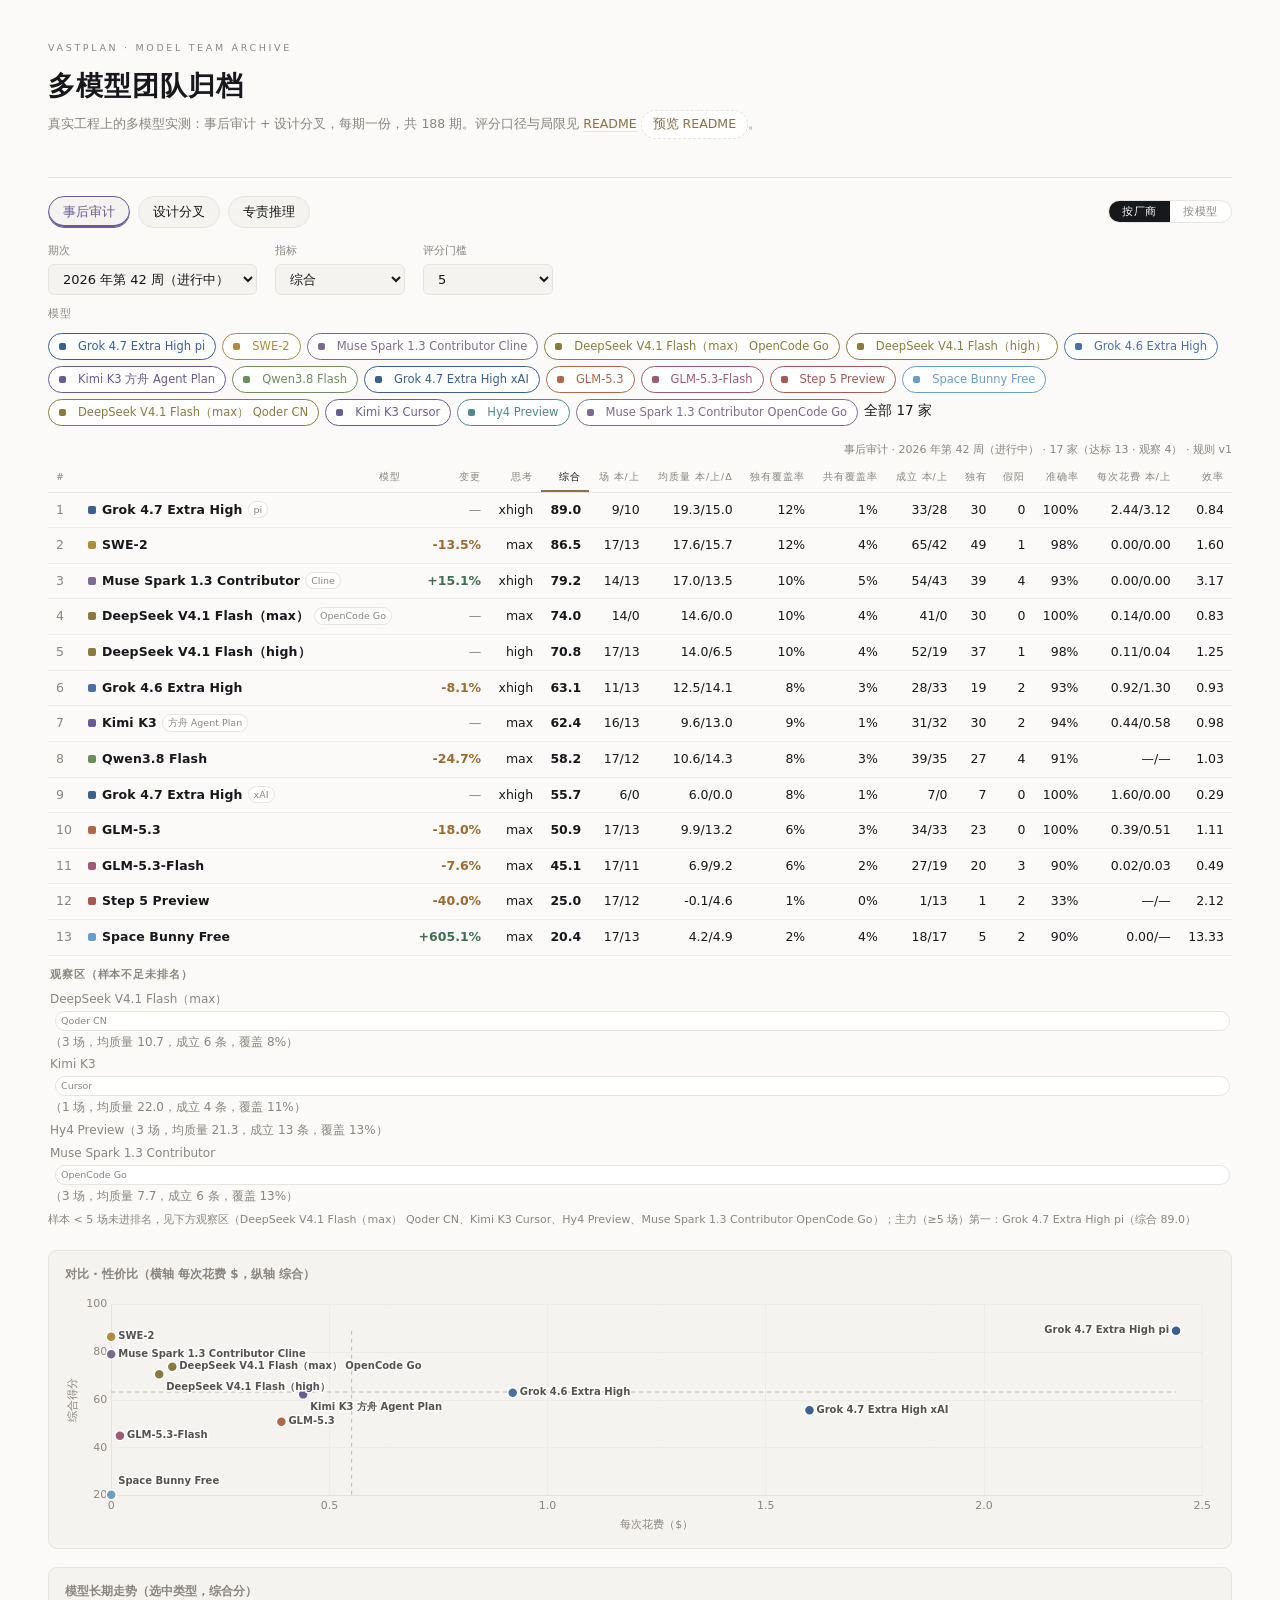
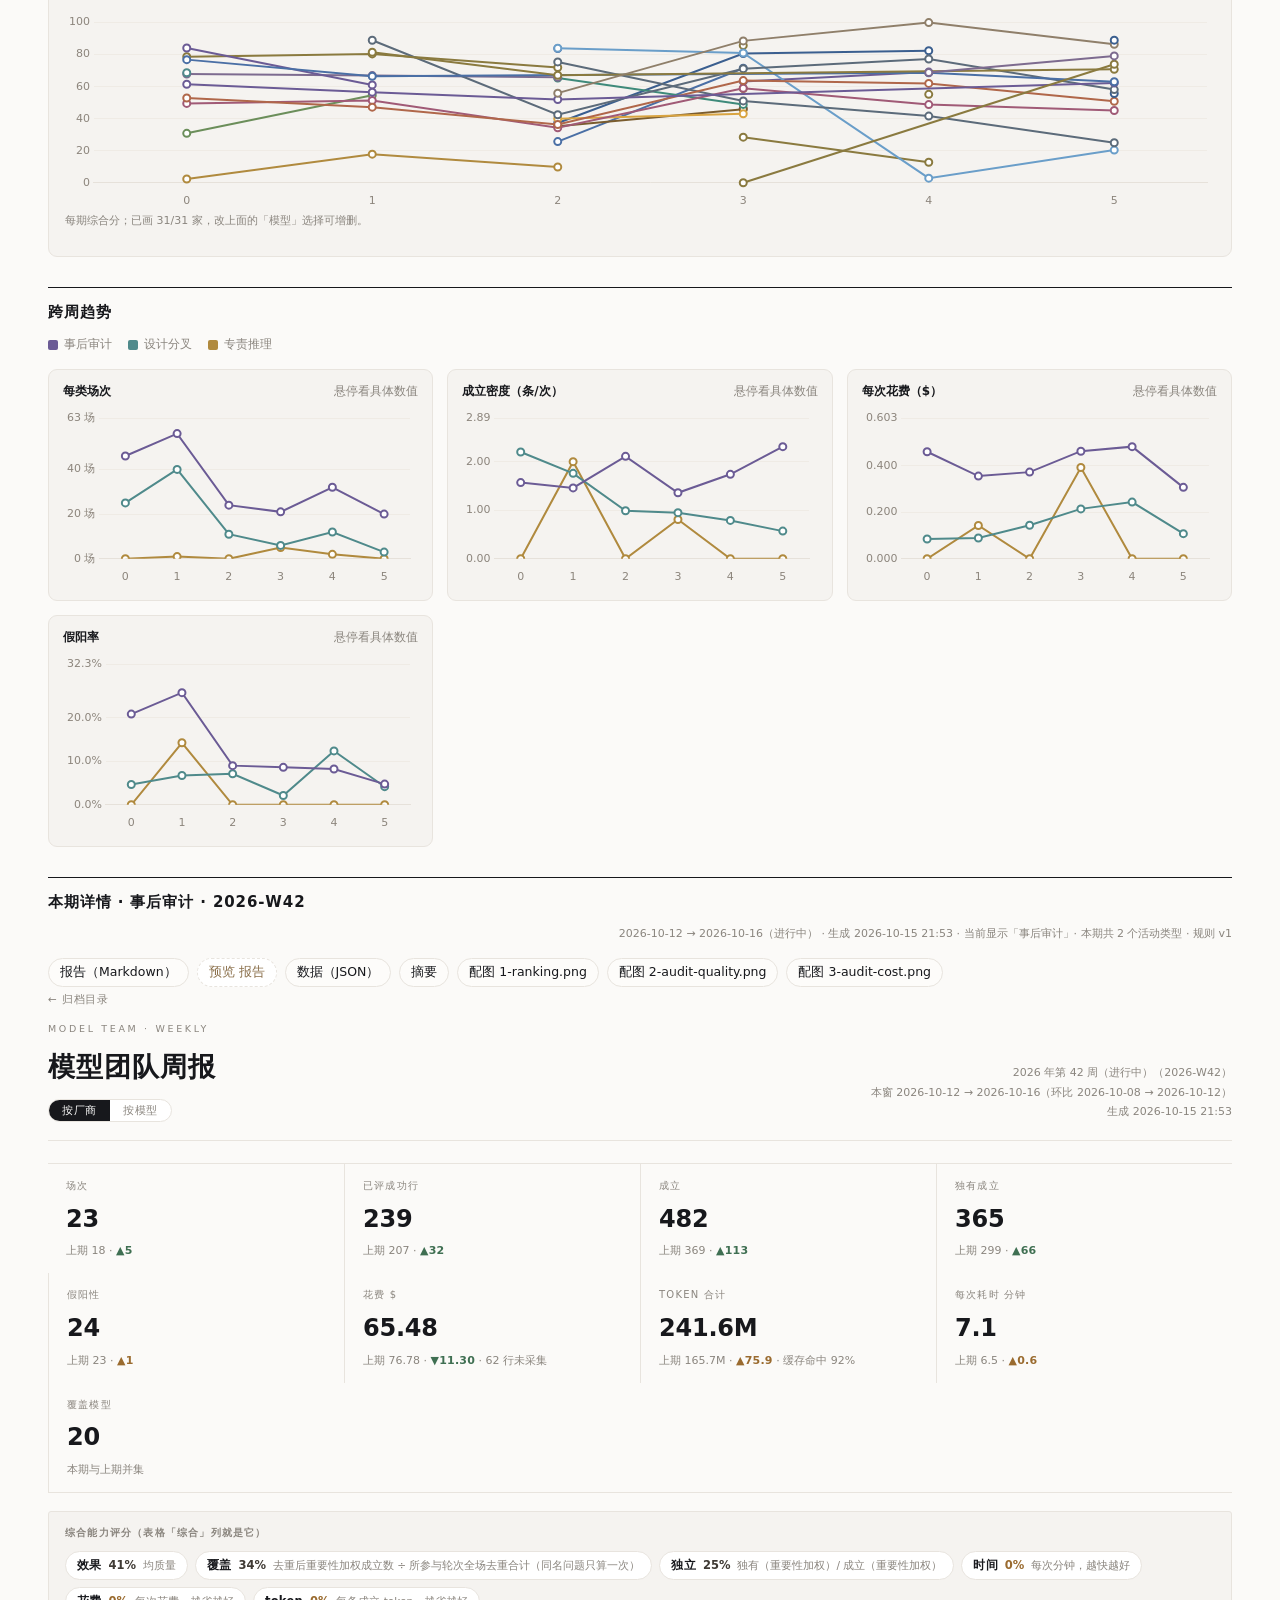
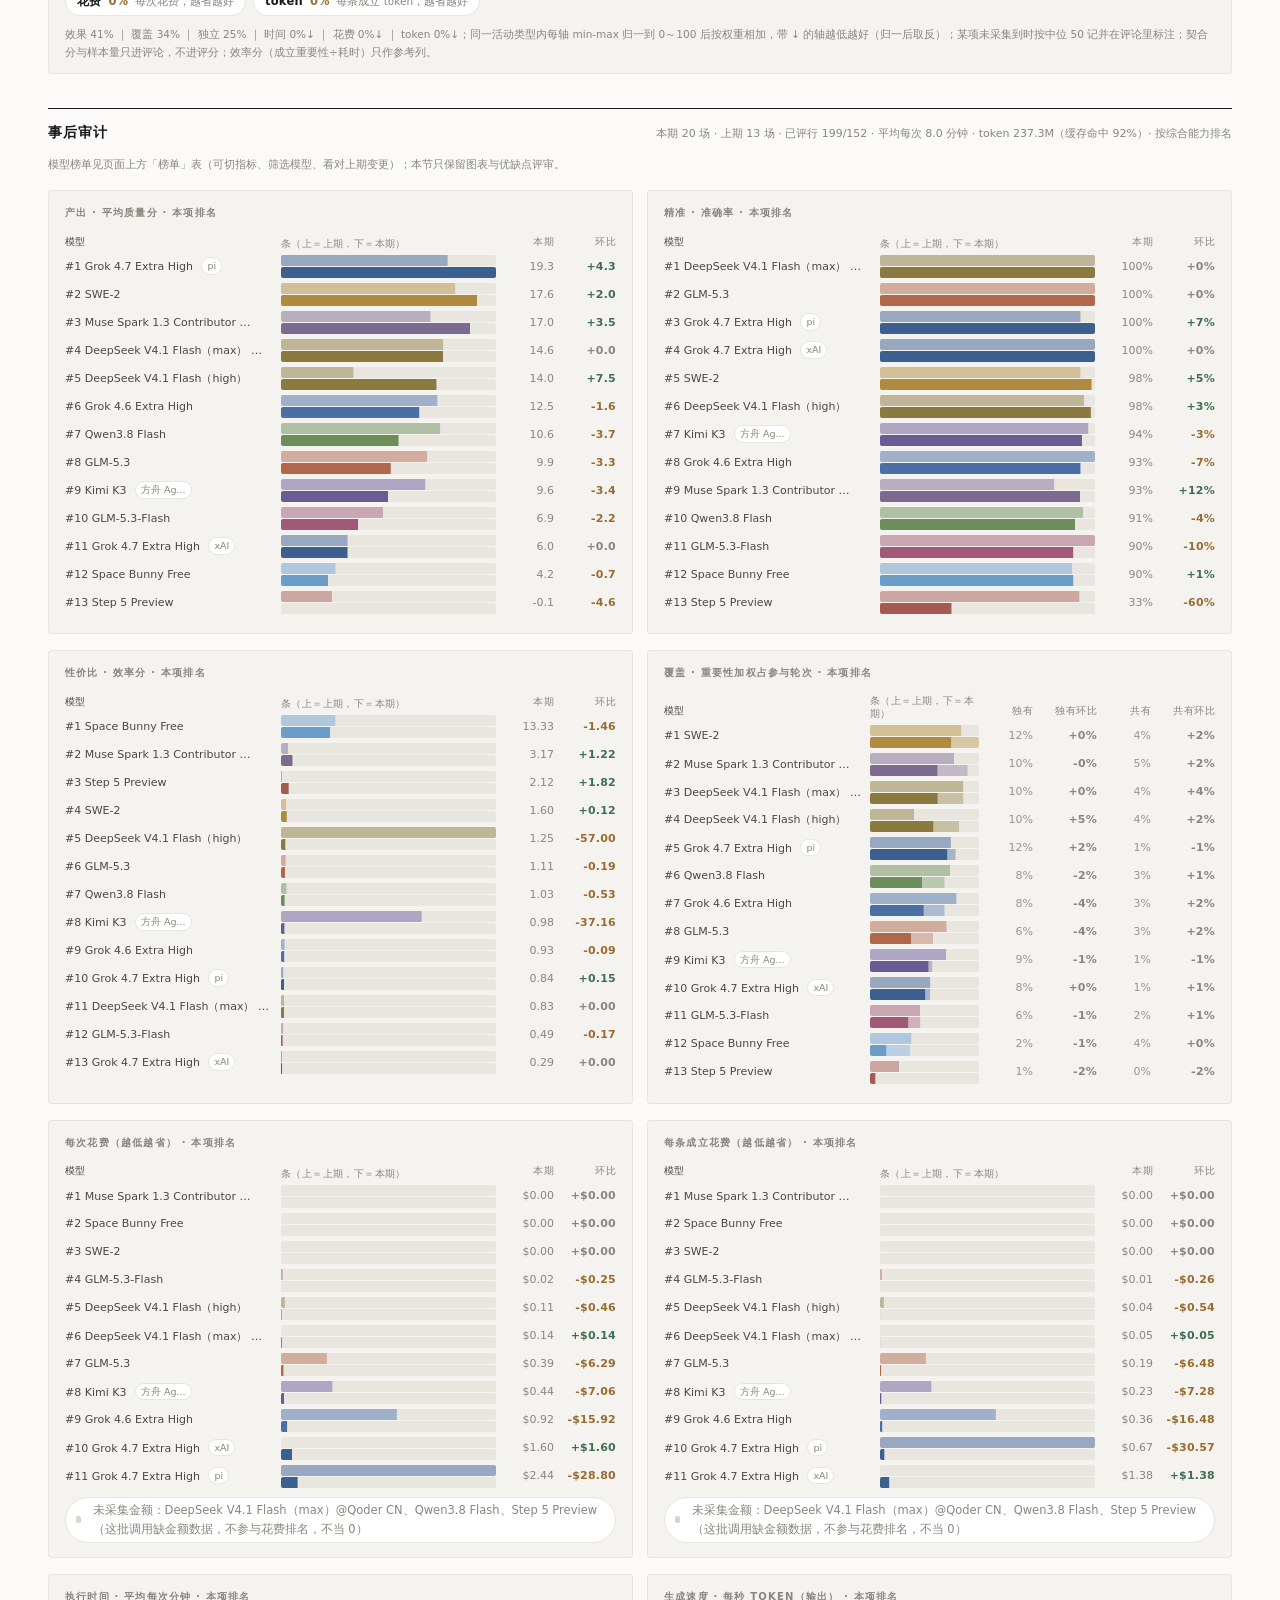
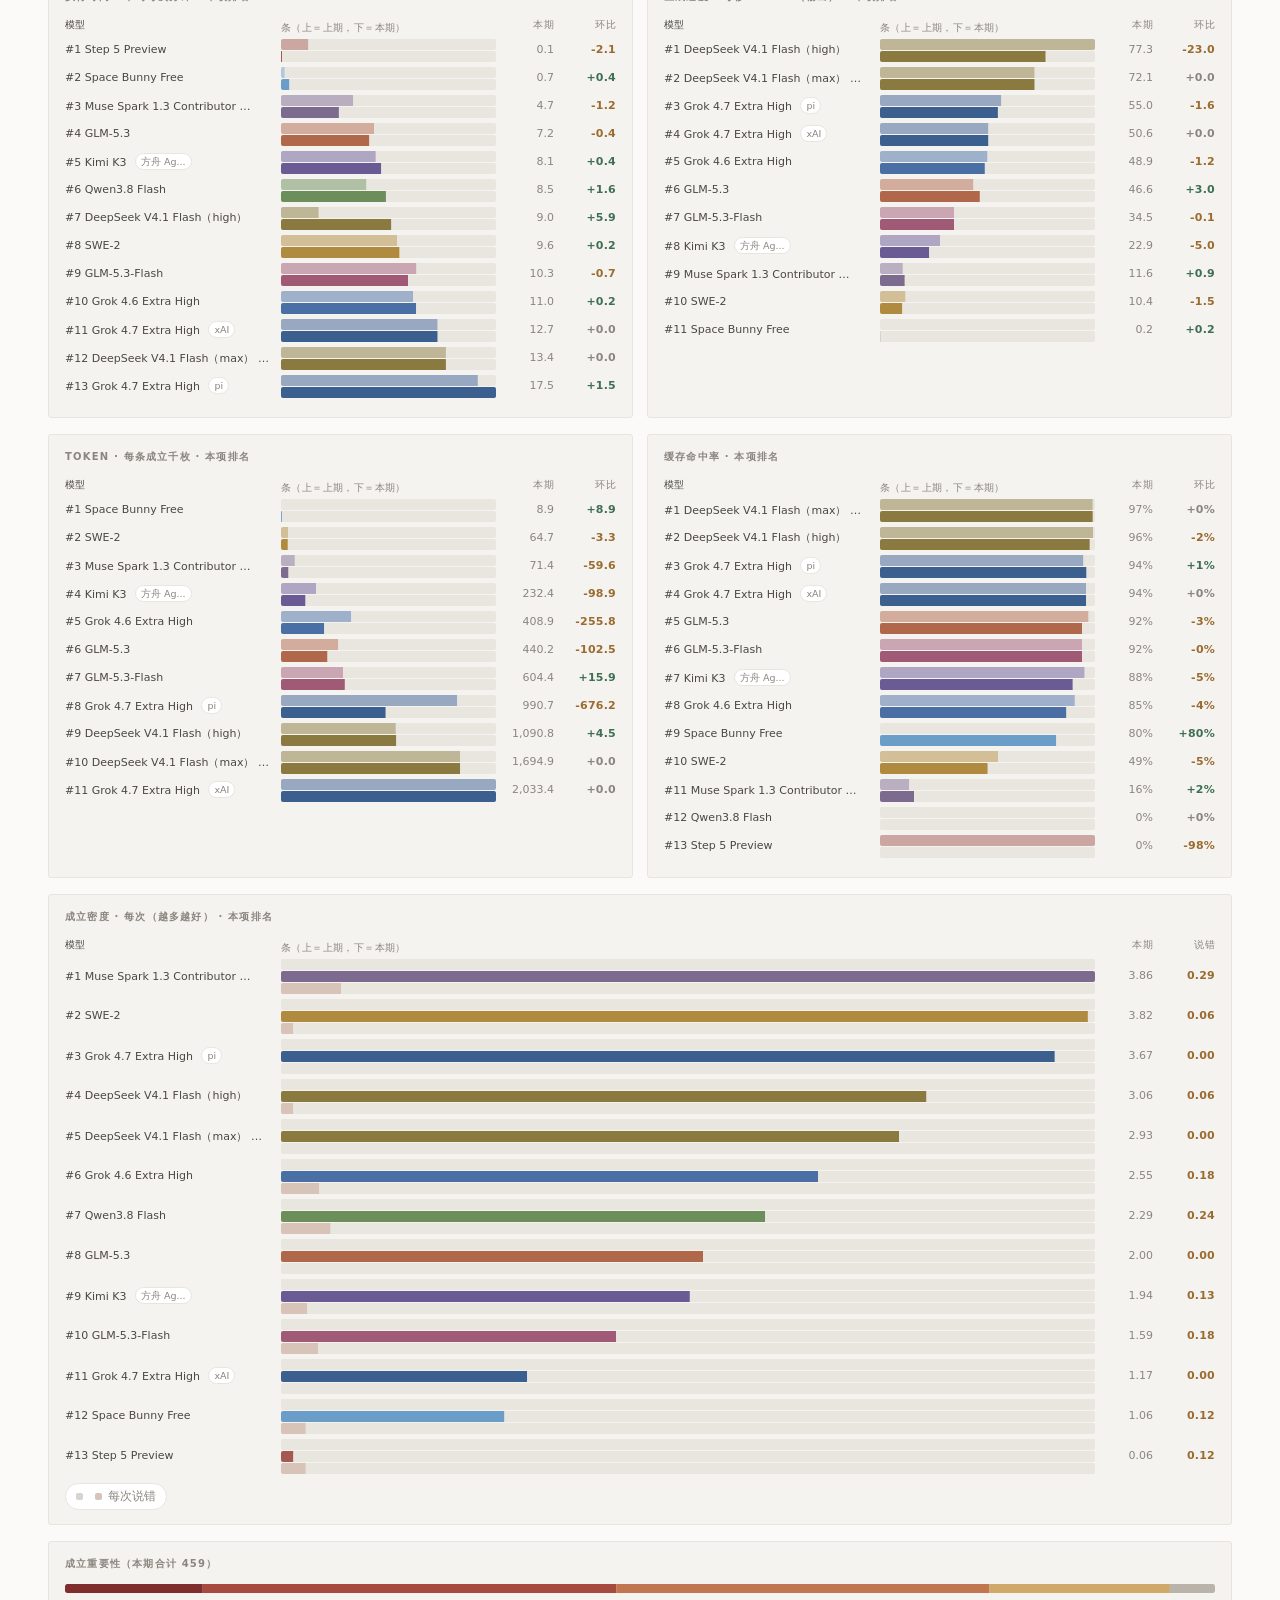
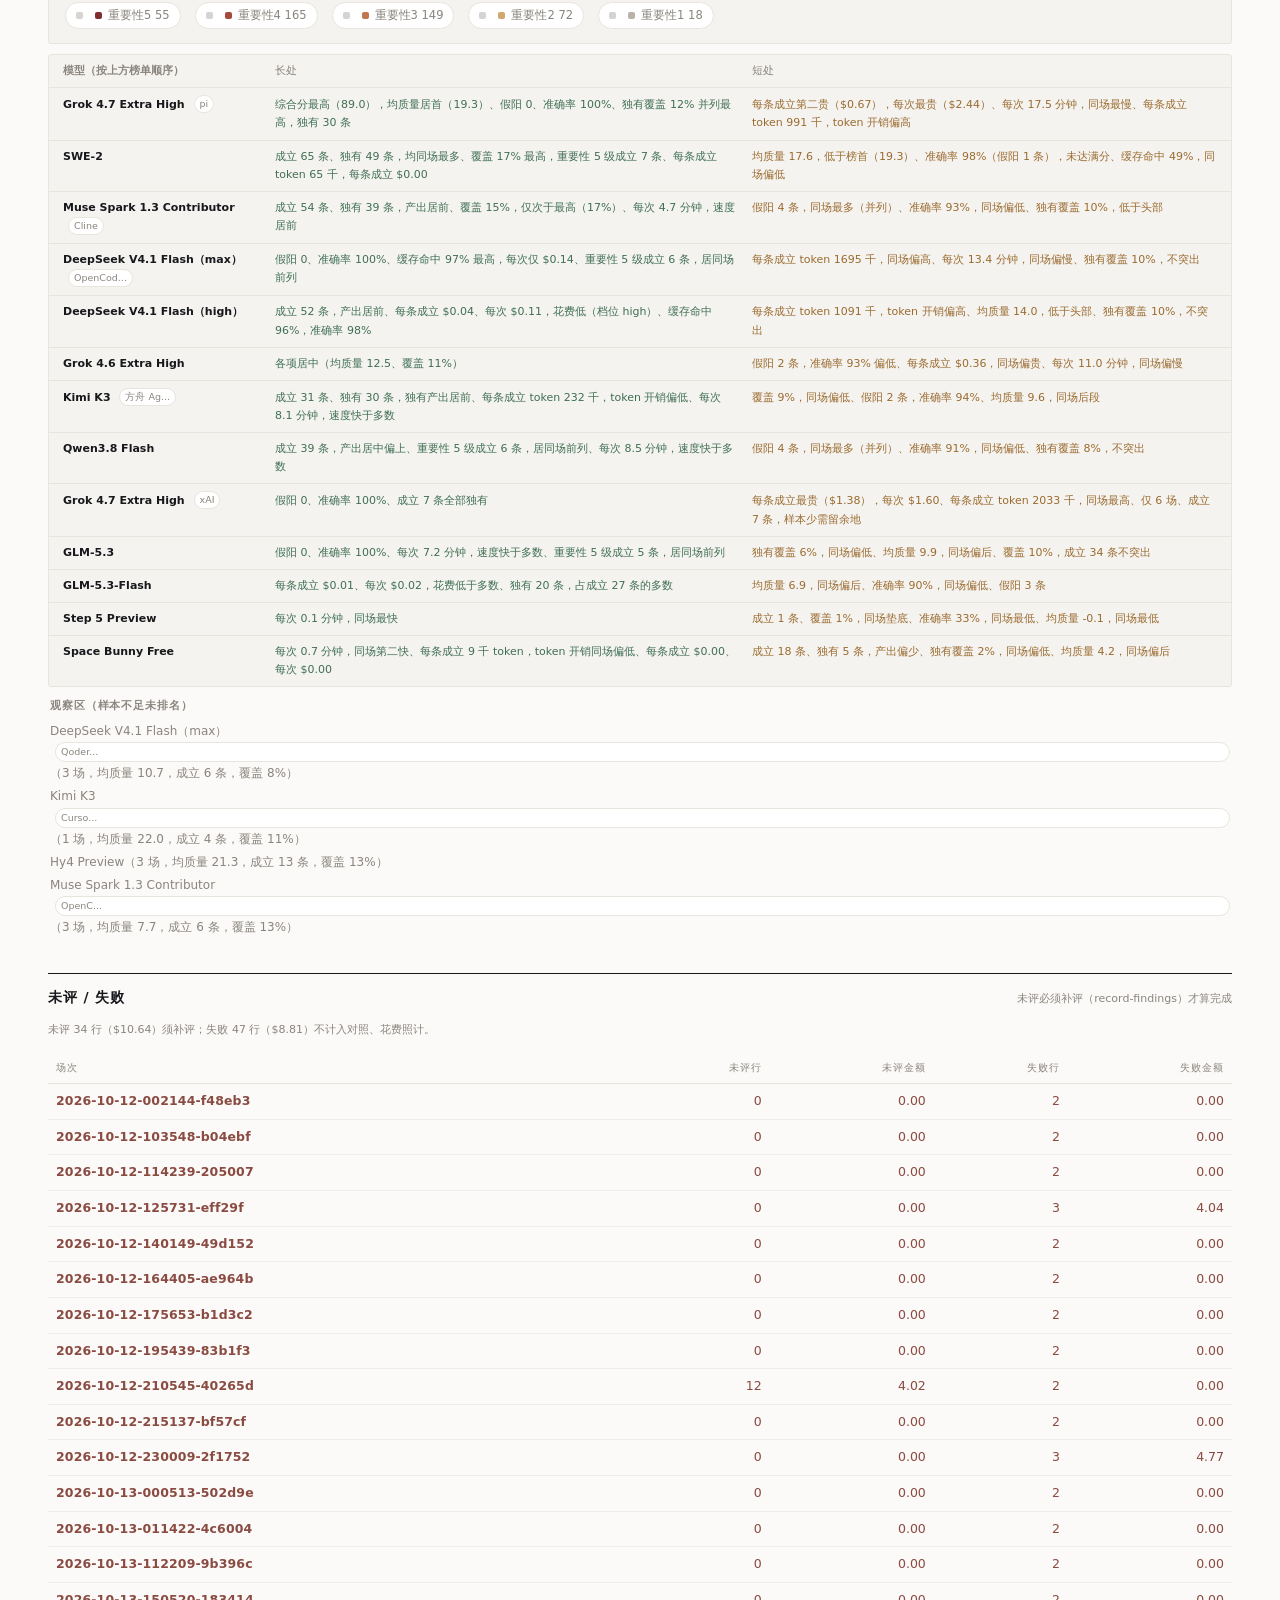
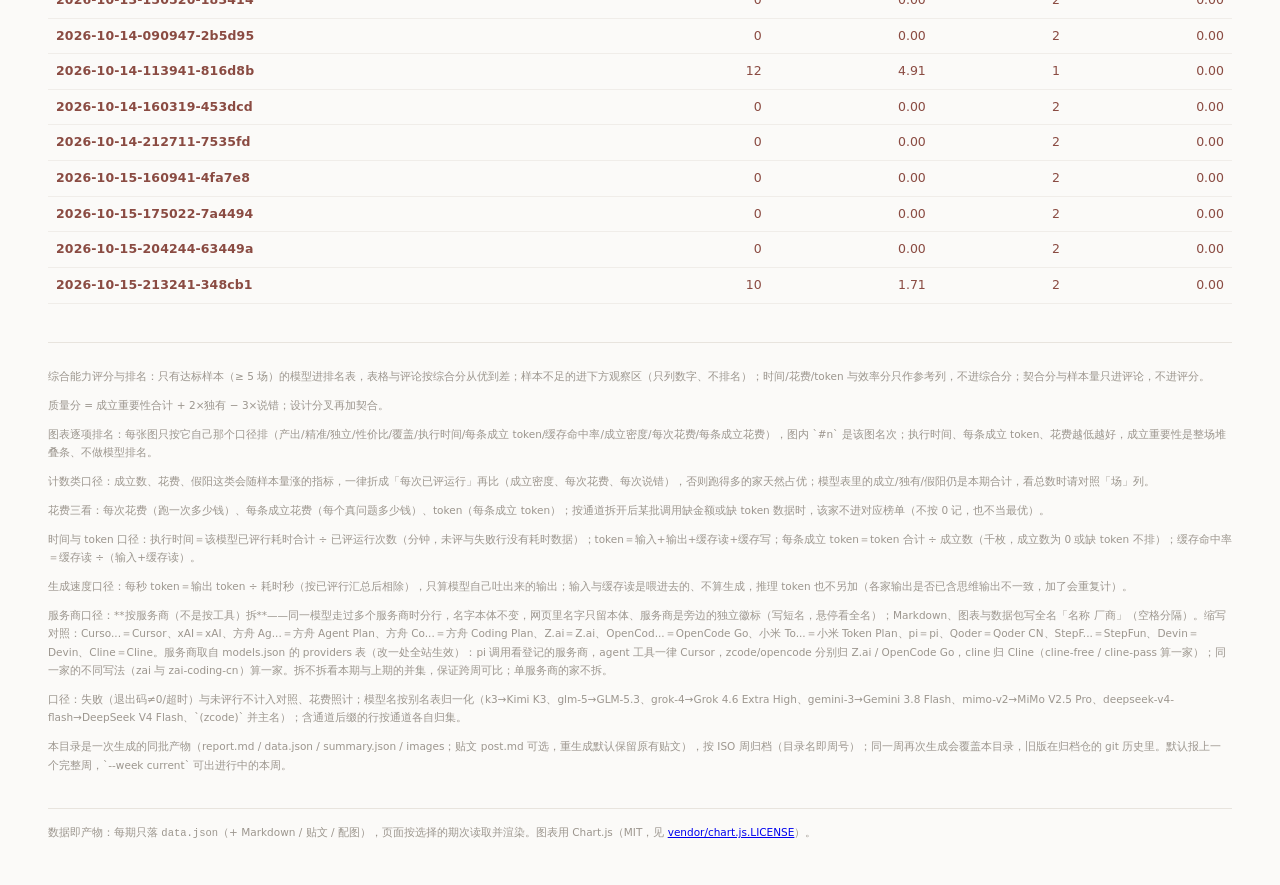
==== commit 206dfecd: "周报归档 2026-10-15 21:53（2026-W42）" ====
--- a/index.html
+++ b/index.html
@@ -8,7 +8,7 @@
 <header class="page-head">
 <p class="kicker">VastPlan · Model Team Archive</p>
 <h1>多模型团队归档</h1>
-<p class="sub">真实工程上的多模型实测：事后审计 + 设计分叉，每期一份，共 176 期。评分口径与局限见 <a href="README.md">README</a>
+<p class="sub">真实工程上的多模型实测：事后审计 + 设计分叉，每期一份，共 188 期。评分口径与局限见 <a href="README.md">README</a>
 <button type="button" class="ghost" id="readme-preview">预览 README</button>。</p>
 </header>
 
@@ -55,9 +55,9 @@
 
 <footer>数据即产物：每期只落 <code>data.json</code>（+ Markdown / 贴文 / 配图），页面按选择的期次读取并渲染。图表用 Chart.js（MIT，见 <a href="vendor/chart.js.LICENSE">vendor/chart.js.LICENSE</a>）。</footer>
 </main>
-<script id="board-data" type="application/json">{"weeks":[{"stamp":"2026-W37","label":"2026 年第 37 周","partial":false,"dir":"weekly/2026-W37","files":["data.json","post.md","report.md","summary.json"],"images":["weekly/2026-W37/images/1-ranking.png","weekly/2026-W37/images/2-audit-quality.png","weekly/2026-W37/images/3-audit-cost.png","weekly/2026-W37/images/4-design.png"],"scoring":{"version":1,"min_sessions":5,"neutral_part":50,"axes":[{"key":"quality","label":"效果","desc":"均质量","weight":0.41,"invert":false},{"key":"coverage","label":"覆盖","desc":"去重后重要性加权成立数 ÷ 所参与轮次全场去重合计（同名问题只算一次）","weight":0.34,"invert":false},{"key":"unique_ratio","label":"独立","desc":"独有（重要性加权）/ 成立（重要性加权）","weight":0.25,"invert":false},{"key":"duration","label":"时间","desc":"每次分钟，越快越好","weight":0,"invert":true},{"key":"cost","label":"花费","desc":"每次花费，越省越好","weight":0,"invert":true},{"key":"tokens_per_confirm","label":"token","desc":"每条成立 token，越省越好","weight":0,"invert":true}]}},{"stamp":"2026-W38","label":"2026 年第 38 周","partial":false,"dir":"weekly/2026-W38","files":["data.json","post.md","report.md","summary.json"],"images":["weekly/2026-W38/images/1-ranking.png","weekly/2026-W38/images/2-audit-quality.png","weekly/2026-W38/images/3-audit-cost.png","weekly/2026-W38/images/4-design.png"],"scoring":{"version":1,"min_sessions":5,"neutral_part":50,"axes":[{"key":"quality","label":"效果","desc":"均质量","weight":0.41,"invert":false},{"key":"coverage","label":"覆盖","desc":"去重后重要性加权成立数 ÷ 所参与轮次全场去重合计（同名问题只算一次）","weight":0.34,"invert":false},{"key":"unique_ratio","label":"独立","desc":"独有（重要性加权）/ 成立（重要性加权）","weight":0.25,"invert":false},{"key":"duration","label":"时间","desc":"每次分钟，越快越好","weight":0,"invert":true},{"key":"cost","label":"花费","desc":"每次花费，越省越好","weight":0,"invert":true},{"key":"tokens_per_confirm","label":"token","desc":"每条成立 token，越省越好","weight":0,"invert":true}]}},{"stamp":"2026-W39","label":"2026 年第 39 周","partial":false,"dir":"weekly/2026-W39","files":["data.json","post.md","report.md","summary.json"],"images":["weekly/2026-W39/images/1-ranking.png","weekly/2026-W39/images/2-audit-quality.png","weekly/2026-W39/images/3-audit-cost.png","weekly/2026-W39/images/4-design.png"],"scoring":{"version":1,"min_sessions":5,"neutral_part":50,"axes":[{"key":"quality","label":"效果","desc":"均质量","weight":0.41,"invert":false},{"key":"coverage","label":"覆盖","desc":"去重后重要性加权成立数 ÷ 所参与轮次全场去重合计（同名问题只算一次）","weight":0.34,"invert":false},{"key":"unique_ratio","label":"独立","desc":"独有（重要性加权）/ 成立（重要性加权）","weight":0.25,"invert":false},{"key":"duration","label":"时间","desc":"每次分钟，越快越好","weight":0,"invert":true},{"key":"cost","label":"花费","desc":"每次花费，越省越好","weight":0,"invert":true},{"key":"tokens_per_confirm","label":"token","desc":"每条成立 token，越省越好","weight":0,"invert":true}]}},{"stamp":"2026-W40","label":"2026 年第 40 周","partial":false,"dir":"weekly/2026-W40","files":["data.json","post.md","report.md","summary.json"],"images":["weekly/2026-W40/images/1-ranking.png","weekly/2026-W40/images/2-audit-quality.png","weekly/2026-W40/images/3-audit-cost.png","weekly/2026-W40/images/4-design.png"],"scoring":{"version":1,"min_sessions":5,"neutral_part":50,"axes":[{"key":"quality","label":"效果","desc":"均质量","weight":0.41,"invert":false},{"key":"coverage","label":"覆盖","desc":"去重后重要性加权成立数 ÷ 所参与轮次全场去重合计（同名问题只算一次）","weight":0.34,"invert":false},{"key":"unique_ratio","label":"独立","desc":"独有（重要性加权）/ 成立（重要性加权）","weight":0.25,"invert":false},{"key":"duration","label":"时间","desc":"每次分钟，越快越好","weight":0,"invert":true},{"key":"cost","label":"花费","desc":"每次花费，越省越好","weight":0,"invert":true},{"key":"tokens_per_confirm","label":"token","desc":"每条成立 token，越省越好","weight":0,"invert":true}]}},{"stamp":"2026-W41","label":"2026 年第 41 周","partial":false,"dir":"weekly/2026-W41","files":["data.json","post.md","report.md","summary.json"],"images":["weekly/2026-W41/images/1-ranking.png","weekly/2026-W41/images/2-audit-quality.png","weekly/2026-W41/images/3-audit-cost.png","weekly/2026-W41/images/4-design.png"],"scoring":{"version":1,"min_sessions":5,"neutral_part":50,"axes":[{"key":"quality","label":"效果","desc":"均质量","weight":0.41,"invert":false},{"key":"coverage","label":"覆盖","desc":"去重后重要性加权成立数 ÷ 所参与轮次全场去重合计（同名问题只算一次）","weight":0.34,"invert":false},{"key":"unique_ratio","label":"独立","desc":"独有（重要性加权）/ 成立（重要性加权）","weight":0.25,"invert":false},{"key":"duration","label":"时间","desc":"每次分钟，越快越好","weight":0,"invert":true},{"key":"cost","label":"花费","desc":"每次花费，越省越好","weight":0,"invert":true},{"key":"tokens_per_confirm","label":"token","desc":"每条成立 token，越省越好","weight":0,"invert":true}]}}],"kinds":{"事后审计":{"metrics":["思考","综合","场 本/上","均质量 本/上/Δ","独有覆盖率","共有覆盖率","成立 本/上","独有","假阳","准确率","每次花费 本/上","效率"],"weeks":{"2026-W37":{"note":"主力（≥5 场）第一：Kimi K3 Cursor（综合 84.1）","rows":[{"rank":"1","name":"Kimi K3","badge":"Cursor","dot":"#6b5b95","cells":["max","84.1","14/4","7.4/20.8","15%","13%","26/23","14","5","84%","0.93/1.59","1.26"],"cost_run":0.93,"sessions":14,"raw":{"quality":7.357142857142857,"coverage":0.2800169799071099,"unique_ratio":0.5670103092783505,"duration":4.64404761904762,"cost":0.9333294285714285,"tokens_per_confirm":721.7381153846154},"observed":{"quality":7.357142857142857,"confirmed":26,"coverage":0.2800169799071099}},{"rank":"2","name":"DeepSeek V4.1 Flash（max）","badge":"","dot":"#8a7a3f","cells":["max","78.7","19/0","8.2/0.0","12%","15%","46/0","24","6","88%","0.35/0.00","1.66"],"cost_run":0.35,"sessions":19,"raw":{"quality":8.210526315789474,"coverage":0.26810570652416627,"unique_ratio":0.4566929133858268,"duration":6.889473684210526,"cost":0.3480623157894737,"tokens_per_confirm":1823.6057391304348},"observed":{"quality":8.210526315789474,"confirmed":46,"coverage":0.26810570652416627}},{"rank":"3","name":"Grok 4.6 Extra High","badge":"","dot":"#4a6fa5","cells":["xhigh","76.9","40/2","7.2/5.0","14%","14%","70/2","34","9","89%","1.15/1.89","0.77"],"cost_run":1.15,"sessions":40,"raw":{"quality":7.175,"coverage":0.270141908824718,"unique_ratio":0.5058365758754864,"duration":8.26,"cost":1.1488922499999998,"tokens_per_confirm":824.9191},"observed":{"quality":7.175,"confirmed":70,"coverage":0.270141908824718}},{"rank":"4","name":"Gemini 3.8 Flash","badge":"","dot":"#4f8a8b","cells":["high","68.7","38/3","6.0/8.3","12%","16%","77/13","36","36","68%","0.86/1.81","0.91"],"cost_run":0.86,"sessions":38,"raw":{"quality":6,"coverage":0.2877375269530238,"unique_ratio":0.43410852713178294,"duration":7.9298245614035086,"cost":0.8598536842105262,"tokens_per_confirm":2709.0933766233766},"observed":{"quality":6,"confirmed":77,"coverage":0.2877375269530238}},{"rank":"5","name":"Muse Spark 1.3 Contributor","badge":"","dot":"#7d6b8f","cells":["xhigh","67.8","14/0","5.2/0.0","13%","8%","22/0","15","7","76%","0.01/0.00","2.47"],"cost_run":0.01,"sessions":14,"raw":{"quality":5.214285714285714,"coverage":0.2056642384942524,"unique_ratio":0.703125,"duration":1.9047619047619049,"cost":0.008761642857142857,"tokens_per_confirm":251.57472727272727},"observed":{"quality":5.214285714285714,"confirmed":22,"coverage":0.2056642384942524}},{"rank":"6","name":"Kimi K3","badge":"方舟 Agent Plan","dot":"#6b5b95","cells":["max","61.5","29/0","5.9/0.0","11%","16%","49/0","20","11","82%","0.56/0.00","0.73"],"cost_run":0.56,"sessions":29,"raw":{"quality":5.862068965517241,"coverage":0.2666764803226576,"unique_ratio":0.4,"duration":8.558045977011494,"cost":0.5625379310344828,"tokens_per_confirm":442.21395918367347},"observed":{"quality":5.862068965517241,"confirmed":49,"coverage":0.2666764803226576}},{"rank":"7","name":"GLM-5.3","badge":"","dot":"#b0674a","cells":["max","52.9","43/3","5.3/5.3","9%","16%","73/14","25","21","78%","0.42/0.26","0.88"],"cost_run":0.42,"sessions":43,"raw":{"quality":5.348837209302325,"coverage":0.2508447871136474,"unique_ratio":0.3617886178861789,"duration":6.474806201550388,"cost":0.41647495348837205,"tokens_per_confirm":636.5104109589041},"observed":{"quality":5.348837209302325,"confirmed":73,"coverage":0.2508447871136474}},{"rank":"8","name":"GLM-5.3-Flash","badge":"","dot":"#a05a76","cells":["max","49.5","40/3","5.7/7.7","8%","14%","59/18","24","4","94%","0.03/0.04","0.50"],"cost_run":0.03,"sessions":40,"raw":{"quality":5.725,"coverage":0.22273448750993802,"unique_ratio":0.3613861386138614,"duration":9.41,"cost":0.026175025,"tokens_per_confirm":825.9896779661017},"observed":{"quality":5.725,"confirmed":59,"coverage":0.22273448750993802}},{"rank":"9","name":"DeepSeek V4 Flash","badge":"","dot":"#6b8e5a","cells":["max","30.9","35/0","3.8/0.0","7%","12%","41/0","16","11","79%","0.19/0.00","0.52"],"cost_run":0.19,"sessions":35,"raw":{"quality":3.7714285714285714,"coverage":0.18455375154551962,"unique_ratio":0.35251798561151076,"duration":7.163333333333333,"cost":0.18662639999999997,"tokens_per_confirm":1933.172731707317},"observed":{"quality":3.7714285714285714,"confirmed":41,"coverage":0.18455375154551962}},{"rank":"10","name":"MiMo V2.5 Pro","badge":"","dot":"#b08a3e","cells":["max","2.4","35/0","0.7/0.0","4%","7%","18/0","7","17","51%","0.03/0.00","0.49"],"cost_run":0.03,"sessions":35,"raw":{"quality":0.7142857142857143,"coverage":0.11080344170825297,"unique_ratio":0.38571428571428573,"duration":5.185238095238095,"cost":0.031622942857142865,"tokens_per_confirm":953.5028888888888},"observed":{"quality":0.7142857142857143,"confirmed":18,"coverage":0.11080344170825297}}]},"2026-W38":{"note":"样本 \u003c 5 场未进排名，见下方观察区（Gemini 3.8 Flash、Step 5 Preview、SWE-2）；主力（≥5 场）第一：Qwen3.8 Flash（综合 89.0）","rows":[{"rank":"1","name":"Qwen3.8 Flash","badge":"","dot":"#5c6b7a","cells":["max","89.0","8/0","7.6/0.0","13%","8%","13/0","9","1","93%","—/0.00","0.85"],"cost_run":null,"sessions":8,"raw":{"quality":7.625,"coverage":0.20590129943332228,"unique_ratio":0.7083333333333334,"duration":6.810416666666667,"cost":null,"tokens_per_confirm":0},"observed":{"quality":7.625,"confirmed":13,"coverage":0.20590129943332228}},{"rank":"2","name":"DeepSeek V4.1 Flash（high）","badge":"","dot":"#8a7a3f","cells":["high","81.5","37/0","6.8/0.0","13%","12%","73/0","39","18","80%","0.11/0.00","0.81"],"cost_run":0.11,"sessions":37,"raw":{"quality":6.8108108108108105,"coverage":0.24344883615767246,"unique_ratio":0.5306122448979592,"duration":10.324324324324325,"cost":0.11386716216216217,"tokens_per_confirm":2982.3761095890413},"observed":{"quality":6.8108108108108105,"confirmed":73,"coverage":0.24344883615767246}},{"rank":"3","name":"DeepSeek V4.1 Flash（max）","badge":"","dot":"#8a7a3f","cells":["max","80.4","51/19","6.6/8.2","12%","15%","95/46","44","30","76%","0.40/0.35","0.91"],"cost_run":0.4,"sessions":51,"raw":{"quality":6.607843137254902,"coverage":0.2731661329249049,"unique_ratio":0.43967828418230565,"duration":9.986601307189543,"cost":0.4021229019607843,"tokens_per_confirm":3192.9554315789474},"observed":{"quality":6.607843137254902,"confirmed":95,"coverage":0.2731661329249049}},{"rank":"4","name":"Muse Spark 1.3 Contributor","badge":"","dot":"#7d6b8f","cells":["xhigh","66.9","54/14","4.9/5.2","11%","13%","102/22","48","51","67%","0.01/0.01","2.66"],"cost_run":0.01,"sessions":54,"raw":{"quality":4.888888888888889,"coverage":0.24174884556910117,"unique_ratio":0.44857142857142857,"duration":2.5086419753086417,"cost":0.011769592592592592,"tokens_per_confirm":345.4275196078431},"observed":{"quality":4.888888888888889,"confirmed":102,"coverage":0.24174884556910117}},{"rank":"5","name":"Grok 4.6 Extra High","badge":"","dot":"#4a6fa5","cells":["xhigh","66.5","51/40","5.4/7.2","10%","13%","73/70","28","15","83%","1.35/1.15","0.70"],"cost_run":1.35,"sessions":51,"raw":{"quality":5.372549019607843,"coverage":0.226112085396691,"unique_ratio":0.4416403785488959,"duration":7.728104575163399,"cost":1.3492420784313726,"tokens_per_confirm":1223.2433835616437},"observed":{"quality":5.372549019607843,"confirmed":73,"coverage":0.226112085396691}},{"rank":"6","name":"Kimi K3","badge":"Cursor","dot":"#6b5b95","cells":["max","61.1","7/14","5.3/7.4","8%","18%","12/26","3","3","80%","0.84/0.93","1.02"],"cost_run":0.84,"sessions":7,"raw":{"quality":5.285714285714286,"coverage":0.2584708088829839,"unique_ratio":0.25,"duration":5.93095238095238,"cost":0.8431731428571428,"tokens_per_confirm":704.9794166666667},"observed":{"quality":5.285714285714286,"confirmed":12,"coverage":0.2584708088829839}},{"rank":"7","name":"Kimi K3","badge":"方舟 Agent Plan","dot":"#6b5b95","cells":["max","56.6","47/29","4.5/5.9","8%","12%","67/49","26","18","79%","0.50/0.56","0.64"],"cost_run":0.5,"sessions":47,"raw":{"quality":4.48936170212766,"coverage":0.2005489742674353,"unique_ratio":0.42023346303501946,"duration":7.6879432624113475,"cost":0.5022655531914894,"tokens_per_confirm":469.57167164179106},"observed":{"quality":4.48936170212766,"confirmed":67,"coverage":0.2005489742674353}},{"rank":"8","name":"DeepSeek V4 Flash","badge":"","dot":"#6b8e5a","cells":["max","54.6","23/35","4.5/3.8","7%","18%","37/41","8","11","77%","0.26/0.19","0.60"],"cost_run":0.26,"sessions":23,"raw":{"quality":4.478260869565218,"coverage":0.2478766891784168,"unique_ratio":0.23943661971830985,"duration":9.929710144927535,"cost":0.26451913043478265,"tokens_per_confirm":1814.9964054054055},"observed":{"quality":4.478260869565218,"confirmed":37,"coverage":0.2478766891784168}},{"rank":"9","name":"GLM-5.3-Flash","badge":"","dot":"#a05a76","cells":["max","51.4","54/40","4.6/5.7","7%","12%","73/59","25","13","85%","0.03/0.03","0.42"],"cost_run":0.03,"sessions":54,"raw":{"quality":4.555555555555555,"coverage":0.19148774896335705,"unique_ratio":0.3443223443223443,"duration":11.076234567901233,"cost":0.0320495,"tokens_per_confirm":1124.7335205479453},"observed":{"quality":4.555555555555555,"confirmed":73,"coverage":0.19148774896335705}},{"rank":"10","name":"GLM-5.3","badge":"","dot":"#b0674a","cells":["max","47.2","54/43","3.6/5.3","7%","12%","69/73","25","29","70%","0.40/0.42","0.76"],"cost_run":0.4,"sessions":54,"raw":{"quality":3.5555555555555554,"coverage":0.18757129987719517,"unique_ratio":0.37453183520599254,"duration":6.62283950617284,"cost":0.4013702592592592,"tokens_per_confirm":806.3027826086957},"observed":{"quality":3.5555555555555554,"confirmed":69,"coverage":0.18757129987719517}},{"rank":"11","name":"MiMo V2.5 Pro","badge":"","dot":"#b08a3e","cells":["max","17.9","54/35","-0.3/0.7","4%","3%","22/18","12","35","39%","0.03/0.03","0.45"],"cost_run":0.03,"sessions":54,"raw":{"quality":-0.3333333333333333,"coverage":0.06550863669181657,"unique_ratio":0.575,"duration":4.828703703703704,"cost":0.032500296296296305,"tokens_per_confirm":1201.3830454545455},"observed":{"quality":-0.3333333333333333,"confirmed":22,"coverage":0.06550863669181657}},{"rank":"","name":"Gemini 3.8 Flash","badge":"","dot":"#4f8a8b","cells":["high","—","3/38","1.7/6.0","5%","12%","2/77","0","1","67%","1.25/0.86","0.32"],"cost_run":1.25,"sessions":3,"raw":{"quality":1.6666666666666667,"coverage":0.17724519632414368,"unique_ratio":0,"duration":8.88888888888889,"cost":1.245469,"tokens_per_confirm":11881.4935},"observed":{"quality":1.6666666666666667,"confirmed":2,"coverage":0.17724519632414368}},{"rank":"","name":"Step 5 Preview","badge":"","dot":"#5c6b7a","cells":["max","—","2/0","18.5/0.0","10%","8%","8/0","6","0","100%","—/0.00","0.82"],"cost_run":null,"sessions":2,"raw":{"quality":18.5,"coverage":0.17857965122780706,"unique_ratio":0.68,"duration":15.233333333333333,"cost":null,"tokens_per_confirm":1296.689375},"observed":{"quality":18.5,"confirmed":8,"coverage":0.17857965122780706}},{"rank":"","name":"SWE-2","badge":"","dot":"#8f7f6a","cells":["max","—","1/0","11.0/0.0","9%","6%","3/0","3","1","75%","0.00/0.00","0.70"],"cost_run":0,"sessions":1,"raw":{"quality":11,"coverage":0.15165364391370584,"unique_ratio":1,"duration":11.483333333333333,"cost":0,"tokens_per_confirm":76.56166666666667},"observed":{"quality":11,"confirmed":3,"coverage":0.15165364391370584}}]},"2026-W39":{"note":"主力（≥5 场）第一：Space Bunny Free（综合 84.1）","rows":[{"rank":"1","name":"Space Bunny Free","badge":"","dot":"#6a9ec9","cells":["max","84.1","7/0","10.9/0.0","10%","1%","16/0","15","3","84%","0.00/0.00","1.34"],"cost_run":0,"sessions":7,"raw":{"quality":10.857142857142858,"coverage":0.10642004149485862,"unique_ratio":0.9272727272727272,"duration":11.10952380952381,"cost":0,"tokens_per_confirm":4400.80725},"observed":{"quality":10.857142857142858,"confirmed":16,"coverage":0.10642004149485862}},{"rank":"2","name":"Grok 4.6 Extra High","badge":"Cursor","dot":"#4a6fa5","cells":["xhigh","83.8","11/51","12.5/5.4","9%","2%","28/73","24","1","97%","1.26/1.35","1.40"],"cost_run":1.26,"sessions":11,"raw":{"quality":12.454545454545455,"coverage":0.10652604085236925,"unique_ratio":0.8446601941747572,"duration":6.325757575757576,"cost":1.2572138181818184,"tokens_per_confirm":609.3662142857144},"observed":{"quality":12.454545454545455,"confirmed":28,"coverage":0.10652604085236925}},{"rank":"3","name":"Step 5 Preview","badge":"","dot":"#5c6b7a","cells":["max","75.5","22/2","12.0/18.5","8%","2%","57/8","48","0","100%","—/—","0.74"],"cost_run":null,"sessions":22,"raw":{"quality":12,"coverage":0.09730773158397323,"unique_ratio":0.8421052631578947,"duration":13.01060606060606,"cost":null,"tokens_per_confirm":1544.9175438596492},"observed":{"quality":12,"confirmed":57,"coverage":0.09730773158397323}},{"rank":"4","name":"DeepSeek V4.1 Flash（max）","badge":"","dot":"#8a7a3f","cells":["max","72.0","22/51","10.9/6.6","9%","2%","53/95","42","3","95%","0.11/0.40","1.36"],"cost_run":0.11,"sessions":22,"raw":{"quality":10.909090909090908,"coverage":0.10218578036446103,"unique_ratio":0.8444444444444444,"duration":6.239393939393939,"cost":0.1072449090909091,"tokens_per_confirm":1898.3846037735848},"observed":{"quality":10.909090909090908,"confirmed":53,"coverage":0.10218578036446103}},{"rank":"5","name":"DeepSeek V4.1 Flash（high）","badge":"","dot":"#8a7a3f","cells":["high","67.1","22/37","10.6/6.8","8%","1%","50/73","41","2","96%","0.10/0.11","1.40"],"cost_run":0.1,"sessions":22,"raw":{"quality":10.636363636363637,"coverage":0.09242968280348542,"unique_ratio":0.8641975308641975,"duration":6.0681818181818175,"cost":0.1003080909090909,"tokens_per_confirm":1913.03546},"observed":{"quality":10.636363636363637,"confirmed":50,"coverage":0.09242968280348542}},{"rank":"6","name":"Muse Spark 1.3 Contributor","badge":"","dot":"#7d6b8f","cells":["xhigh","65.8","22/54","10.8/4.9","8%","2%","61/102","49","9","87%","0.01/0.01","2.64"],"cost_run":0.01,"sessions":22,"raw":{"quality":10.772727272727273,"coverage":0.09622372074386482,"unique_ratio":0.8284023668639053,"duration":3.7106060606060605,"cost":0.010726863636363637,"tokens_per_confirm":193.31644262295083},"observed":{"quality":10.772727272727273,"confirmed":61,"coverage":0.09622372074386482}},{"rank":"7","name":"MiniMax M3","badge":"","dot":"#3e8a7a","cells":["max","65.4","20/0","9.3/0.0","8%","0%","47/0","46","13","78%","0.26/0.00","1.25"],"cost_run":0.26,"sessions":20,"raw":{"quality":9.25,"coverage":0.08167935606044069,"unique_ratio":0.9710144927536232,"duration":7.3375,"cost":0.26461435000000005,"tokens_per_confirm":1416.6536382978725},"observed":{"quality":9.25,"confirmed":47,"coverage":0.08167935606044069}},{"rank":"8","name":"SWE-2","badge":"","dot":"#8f7f6a","cells":["max","56.0","22/1","9.7/11.0","8%","2%","50/3","40","6","89%","0.00/0.00","0.72"],"cost_run":0,"sessions":22,"raw":{"quality":9.727272727272727,"coverage":0.09622372074386482,"unique_ratio":0.7988165680473372,"duration":11.875757575757575,"cost":0,"tokens_per_confirm":105.12364},"observed":{"quality":9.727272727272727,"confirmed":50,"coverage":0.09622372074386482}},{"rank":"9","name":"Kimi K3","badge":"方舟 Agent Plan","dot":"#6b5b95","cells":["max","52.0","22/47","9.0/4.5","7%","1%","46/67","38","3","94%","0.62/0.50","0.83"],"cost_run":0.62,"sessions":22,"raw":{"quality":8.954545454545455,"coverage":0.08592561776283501,"unique_ratio":0.8533333333333334,"duration":8.573484848484847,"cost":0.6150903636363636,"tokens_per_confirm":435.4164347826087},"observed":{"quality":8.954545454545455,"confirmed":46,"coverage":0.08592561776283501}},{"rank":"10","name":"Qwen3.8 Flash","badge":"","dot":"#5c6b7a","cells":["max","42.5","22/8","8.8/7.6","7%","2%","44/13","36","5","90%","—/—","1.10"],"cost_run":null,"sessions":22,"raw":{"quality":8.818181818181818,"coverage":0.080505563562293,"unique_ratio":0.8071428571428572,"duration":7.029545454545454,"cost":null,"tokens_per_confirm":0},"observed":{"quality":8.818181818181818,"confirmed":44,"coverage":0.080505563562293}},{"rank":"11","name":"MiMo V2.6 Pro","badge":"","dot":"#d9a441","cells":["max","40.0","11/0","8.5/0.0","7%","2%","22/0","17","3","88%","0.07/0.00","0.58"],"cost_run":0.07,"sessions":11,"raw":{"quality":8.454545454545455,"coverage":0.08745296745259531,"unique_ratio":0.7714285714285715,"duration":13.978787878787879,"cost":0.0652090909090909,"tokens_per_confirm":448.56113636363636},"observed":{"quality":8.454545454545455,"confirmed":22,"coverage":0.08745296745259531}},{"rank":"12","name":"Grok 4.7 Extra High","badge":"","dot":"#3b5f8f","cells":["xhigh","37.4","11/0","6.1/0.0","6%","0%","13/0","13","1","93%","4.26/0.00","0.32"],"cost_run":4.26,"sessions":11,"raw":{"quality":6.090909090909091,"coverage":0.06406766678444387,"unique_ratio":0.9795918367346939,"duration":15.878787878787879,"cost":4.259725272727273,"tokens_per_confirm":5310.774846153846},"observed":{"quality":6.090909090909091,"confirmed":13,"coverage":0.06406766678444387}},{"rank":"13","name":"GLM-5.3","badge":"","dot":"#b0674a","cells":["max","36.3","22/54","7.4/3.6","6%","1%","37/69","32","5","88%","0.42/0.40","0.99"],"cost_run":0.42,"sessions":22,"raw":{"quality":7.363636363636363,"coverage":0.0729174876815342,"unique_ratio":0.8650793650793651,"duration":5.8113636363636365,"cost":0.4160990454545454,"tokens_per_confirm":638.7487567567568},"observed":{"quality":7.363636363636363,"confirmed":37,"coverage":0.0729174876815342}},{"rank":"14","name":"MiMo V2.6 Flash","badge":"","dot":"#7a5c2e","cells":["max","35.3","11/0","8.0/0.0","6%","1%","20/0","16","1","95%","0.02/0.00","0.64"],"cost_run":0.02,"sessions":11,"raw":{"quality":8,"coverage":0.07743069573767326,"unique_ratio":0.8032786885245902,"duration":12.159090909090908,"cost":0.02292063636363637,"tokens_per_confirm":544.11875},"observed":{"quality":8,"confirmed":20,"coverage":0.07743069573767326}},{"rank":"15","name":"GLM-5.3-Flash","badge":"","dot":"#a05a76","cells":["max","34.4","22/54","7.9/4.6","6%","1%","41/73","32","3","93%","0.03/0.03","0.55"],"cost_run":0.03,"sessions":22,"raw":{"quality":7.909090909090909,"coverage":0.0734594931015884,"unique_ratio":0.8188976377952756,"duration":10.419696969696968,"cost":0.02596295454545455,"tokens_per_confirm":627.4845853658536},"observed":{"quality":7.909090909090909,"confirmed":41,"coverage":0.0734594931015884}},{"rank":"16","name":"Grok 4.6 Extra High","badge":"xAI","dot":"#4a6fa5","cells":["xhigh","25.7","11/0","5.6/0.0","6%","1%","13/0","12","1","93%","1.20/0.00","0.62"],"cost_run":1.2,"sessions":11,"raw":{"quality":5.636363636363637,"coverage":0.06518125253054632,"unique_ratio":0.9,"duration":7.784848484848484,"cost":1.196953272727273,"tokens_per_confirm":1341.6933076923078},"observed":{"quality":5.636363636363637,"confirmed":13,"coverage":0.06518125253054632}},{"rank":"17","name":"MiMo V2.5 Pro","badge":"","dot":"#b08a3e","cells":["max","9.9","11/54","5.6/-0.3","4%","1%","17/22","14","2","89%","0.03/0.03","1.42"],"cost_run":0.03,"sessions":11,"raw":{"quality":5.636363636363637,"coverage":0.04730923091922693,"unique_ratio":0.8536585365853658,"duration":3.943939393939394,"cost":0.028861181818181817,"tokens_per_confirm":261.30611764705884},"observed":{"quality":5.636363636363637,"confirmed":17,"coverage":0.04730923091922693}}]},"2026-W40":{"note":"样本 \u003c 5 场未进排名，见下方观察区（Muse Spark 1.3 Contributor Cline）；主力（≥5 场）第一：SWE-2（综合 88.6）","rows":[{"rank":"1","name":"SWE-2","badge":"","dot":"#6b8e5a","cells":["max","88.6","15/22","10.9/9.7","10%","3%","33/50","25","2","94%","0.00/0.00","0.66"],"cost_run":0,"sessions":15,"raw":{"quality":10.866666666666667,"coverage":0.1275460560685022,"unique_ratio":0.7913669064748201,"duration":14.52111111111111,"cost":0,"tokens_per_confirm":132.9280303030303},"observed":{"quality":10.866666666666667,"confirmed":33,"coverage":0.1275460560685022}},{"rank":"2","name":"DeepSeek V4.1 Flash（max）","badge":"Cline","dot":"#8a7a3f","cells":["max","85.8","5/0","12.8/0.0","8%","2%","13/0","10","1","93%","0.00/0.00","1.58"],"cost_run":0,"sessions":5,"raw":{"quality":12.8,"coverage":0.0967725903489711,"unique_ratio":0.7959183673469388,"duration":6.29,"cost":0,"tokens_per_confirm":2447.155153846154},"observed":{"quality":12.8,"confirmed":13,"coverage":0.0967725903489711}},{"rank":"3","name":"Space Bunny Free","badge":"","dot":"#6a9ec9","cells":["max","81.0","15/7","9.9/10.9","9%","2%","32/16","26","3","91%","0.00/0.00","1.10"],"cost_run":0,"sessions":15,"raw":{"quality":9.933333333333334,"coverage":0.10756343226311559,"unique_ratio":0.8448275862068966,"duration":7.868888888888889,"cost":0,"tokens_per_confirm":1435.1871875},"observed":{"quality":9.933333333333334,"confirmed":32,"coverage":0.10756343226311559}},{"rank":"4","name":"Grok 4.7 Extra High","badge":"","dot":"#3b5f8f","cells":["xhigh","80.7","15/11","9.9/6.1","9%","2%","28/13","23","1","97%","4.07/4.26","0.50"],"cost_run":4.07,"sessions":15,"raw":{"quality":9.866666666666667,"coverage":0.1066946225324466,"unique_ratio":0.8521739130434782,"duration":15.503333333333334,"cost":4.067022533333334,"tokens_per_confirm":3345.8103214285716},"observed":{"quality":9.866666666666667,"confirmed":28,"coverage":0.1066946225324466}},{"rank":"5","name":"Grok 4.6 Extra High","badge":"xAI","dot":"#4a6fa5","cells":["xhigh","71.5","15/11","8.7/5.6","8%","2%","25/13","21","0","100%","1.10/1.20","0.88"],"cost_run":1.1,"sessions":15,"raw":{"quality":8.666666666666666,"coverage":0.09018723764973591,"unique_ratio":0.8333333333333334,"duration":7.346666666666667,"cost":1.0993824,"tokens_per_confirm":900.61816},"observed":{"quality":8.666666666666666,"confirmed":25,"coverage":0.09018723764973591}},{"rank":"6","name":"Qwen3.8 Flash","badge":"","dot":"#4f8a8b","cells":["max","71.2","14/22","8.1/8.8","8%","3%","27/44","19","6","82%","0.00/0.00","0.73"],"cost_run":0,"sessions":14,"raw":{"quality":8.071428571428571,"coverage":0.10486175474216654,"unique_ratio":0.7244897959183674,"duration":9.375,"cost":0,"tokens_per_confirm":0},"observed":{"quality":8.071428571428571,"confirmed":27,"coverage":0.10486175474216654}},{"rank":"7","name":"GLM-5.3","badge":"","dot":"#b0674a","cells":["max","63.8","15/22","7.1/7.4","7%","2%","22/37","15","1","96%","0.54/0.40","0.82"],"cost_run":0.54,"sessions":15,"raw":{"quality":7.133333333333334,"coverage":0.08758080845772896,"unique_ratio":0.7526881720430108,"duration":6.703333333333333,"cost":0.54172,"tokens_per_confirm":1012.8627272727273},"observed":{"quality":7.133333333333334,"confirmed":22,"coverage":0.08758080845772896}},{"rank":"8","name":"Kimi K3","badge":"","dot":"#6b5b95","cells":["max","63.3","15/22","6.3/9.0","7%","1%","19/46","16","1","95%","0.68/0.61","0.55"],"cost_run":0.68,"sessions":15,"raw":{"quality":6.333333333333333,"coverage":0.08323675980438404,"unique_ratio":0.8863636363636364,"duration":9.277777777777777,"cost":0.6833872000000001,"tokens_per_confirm":767.9235263157894},"observed":{"quality":6.333333333333333,"confirmed":19,"coverage":0.08323675980438404}},{"rank":"9","name":"GLM-5.3-Flash","badge":"","dot":"#a05a76","cells":["max","59.0","15/22","6.3/7.9","6%","2%","20/41","13","3","87%","0.04/0.03","0.45"],"cost_run":0.04,"sessions":15,"raw":{"quality":6.333333333333333,"coverage":0.08323675980438404,"unique_ratio":0.7159090909090909,"duration":11.577777777777778,"cost":0.036889,"tokens_per_confirm":1333.16805},"observed":{"quality":6.333333333333333,"confirmed":20,"coverage":0.08323675980438404}},{"rank":"10","name":"DeepSeek V4.1 Flash（high）","badge":"Cline","dot":"#8a7a3f","cells":["high","58.8","5/0","6.8/0.0","6%","2%","9/0","6","3","75%","0.00/0.00","1.15"],"cost_run":0,"sessions":5,"raw":{"quality":6.8,"coverage":0.07632966019564912,"unique_ratio":0.7297297297297297,"duration":5.666666666666667,"cost":0,"tokens_per_confirm":4200.394888888889},"observed":{"quality":6.8,"confirmed":9,"coverage":0.07632966019564912}},{"rank":"11","name":"Step 5 Preview","badge":"","dot":"#5c6b7a","cells":["max","51.1","15/22","4.9/12.0","5%","1%","16/57","11","1","94%","0.00/0.00","0.33"],"cost_run":0,"sessions":15,"raw":{"quality":4.866666666666666,"coverage":0.06586056519100437,"unique_ratio":0.7941176470588235,"duration":11.694444444444445,"cost":0,"tokens_per_confirm":2760.074375},"observed":{"quality":4.866666666666666,"confirmed":16,"coverage":0.06586056519100437}},{"rank":"12","name":"MiniMax M3","badge":"","dot":"#3e8a7a","cells":["max","48.9","15/20","4.3/9.3","5%","0%","12/47","12","0","100%","0.23/0.26","0.41"],"cost_run":0.23,"sessions":15,"raw":{"quality":4.266666666666667,"coverage":0.047615560846955715,"unique_ratio":1,"duration":2.9699999999999998,"cost":0.23215506666666666,"tokens_per_confirm":4196.093833333333},"observed":{"quality":4.266666666666667,"confirmed":12,"coverage":0.047615560846955715}},{"rank":"13","name":"Muse Spark 1.3 Contributor","badge":"OpenCode Go","dot":"#7d6b8f","cells":["xhigh","46.5","9/22","3.2/10.8","5%","0%","6/61","6","2","75%","0.01/0.01","0.59"],"cost_run":0.01,"sessions":9,"raw":{"quality":3.2222222222222223,"coverage":0.0505477820259569,"unique_ratio":1,"duration":1.9796296296296296,"cost":0.006304444444444445,"tokens_per_confirm":401.3935},"observed":{"quality":3.2222222222222223,"confirmed":6,"coverage":0.0505477820259569}},{"rank":"14","name":"MiMo V2.6 Flash","badge":"","dot":"#7a5c2e","cells":["max","45.9","15/11","4.1/8.0","4%","1%","10/20","9","0","100%","0.01/0.02","0.17"],"cost_run":0.01,"sessions":15,"raw":{"quality":4.066666666666666,"coverage":0.0484843705776247,"unique_ratio":0.8958333333333334,"duration":6.225555555555556,"cost":0.011685666666666667,"tokens_per_confirm":1389.6291999999999},"observed":{"quality":4.066666666666666,"confirmed":10,"coverage":0.0484843705776247}},{"rank":"15","name":"MiMo V2.6 Pro","badge":"","dot":"#d9a441","cells":["max","43.1","15/11","4.0/8.5","4%","1%","13/22","10","2","87%","0.03/0.07","0.18"],"cost_run":0.03,"sessions":15,"raw":{"quality":4,"coverage":0.0484843705776247,"unique_ratio":0.7916666666666666,"duration":7.5055555555555555,"cost":0.034662733333333334,"tokens_per_confirm":856.1848461538461},"observed":{"quality":4,"confirmed":13,"coverage":0.0484843705776247}},{"rank":"16","name":"DeepSeek V4.1 Flash（high）","badge":"OpenCode Go","dot":"#8a7a3f","cells":["high","28.5","8/22","0.6/10.6","2%","0%","1/50","1","0","100%","0.01/0.10","0.04"],"cost_run":0.01,"sessions":8,"raw":{"quality":0.625,"coverage":0.018069415610110415,"unique_ratio":1,"duration":1.1125,"cost":0.014342875,"tokens_per_confirm":4024.39},"observed":{"quality":0.625,"confirmed":1,"coverage":0.018069415610110415}},{"rank":"17","name":"DeepSeek V4.1 Flash（max）","badge":"OpenCode Go","dot":"#8a7a3f","cells":["max","0.0","8/22","0.0/10.9","1%","0%","0/53","0","0","0%","0.01/0.11","0.00"],"cost_run":0.01,"sessions":8,"raw":{"quality":0,"coverage":0.01305269320208366,"unique_ratio":0,"duration":1.1666666666666667,"cost":0.0133085,"tokens_per_confirm":0},"observed":{"quality":0,"confirmed":0,"coverage":0.01305269320208366}},{"rank":"","name":"Muse Spark 1.3 Contributor","badge":"Cline","dot":"#7d6b8f","cells":["xhigh","—","4/0","13.3/0.0","8%","2%","11/0","9","2","85%","0.00/0.00","1.78"],"cost_run":0,"sessions":4,"raw":{"quality":13.25,"coverage":0.10038341517695154,"unique_ratio":0.8478260869565217,"duration":5.375,"cost":0,"tokens_per_confirm":197.912},"observed":{"quality":13.25,"confirmed":11,"coverage":0.10038341517695154}}]},"2026-W41":{"note":"样本 \u003c 5 场未进排名，见下方观察区（Muse Spark 1.3 Contributor OpenCode Go、Step 5 Preview Free、DeepSeek V4.1 Flash（high） Cline、MiMo V2.6 Flash、MiMo V2.6 Pro、MiniMax M3）；主力（≥5 场）第一：SWE-2（综合 100.0）","rows":[{"rank":"1","name":"SWE-2","badge":"","dot":"#6b8e5a","cells":["max","100.0","28/15","14.5/10.9","13%","2%","80/33","71","5","94%","0.00/0.00","1.22"],"cost_run":0,"sessions":28,"raw":{"quality":14.535714285714286,"coverage":0.14841214632266747,"unique_ratio":0.896969696969697,"duration":10.946428571428573,"cost":0,"tokens_per_confirm":83.0073875},"observed":{"quality":14.535714285714286,"confirmed":80,"coverage":0.14841214632266747}},{"rank":"2","name":"Grok 4.7 Extra High","badge":"","dot":"#3b5f8f","cells":["xhigh","82.5","24/15","12.3/9.9","11%","2%","56/28","47","4","93%","3.95/4.07","0.55"],"cost_run":3.95,"sessions":24,"raw":{"quality":12.333333333333334,"coverage":0.12954016003412108,"unique_ratio":0.8553719008264463,"duration":16.30625,"cost":3.9467546666666666,"tokens_per_confirm":2524.678785714286},"observed":{"quality":12.333333333333334,"confirmed":56,"coverage":0.12954016003412108}},{"rank":"3","name":"Qwen3.8 Flash","badge":"","dot":"#4f8a8b","cells":["max","77.3","30/14","11.9/8.1","10%","2%","72/27","60","6","92%","—/0.00","1.10"],"cost_run":null,"sessions":30,"raw":{"quality":11.866666666666667,"coverage":0.1247620429792167,"unique_ratio":0.8303886925795053,"duration":8.557777777777778,"cost":null,"tokens_per_confirm":0},"observed":{"quality":11.866666666666667,"confirmed":72,"coverage":0.1247620429792167}},{"rank":"4","name":"Kimi K3","badge":"","dot":"#6b5b95","cells":["max","69.1","31/15","10.0/6.3","10%","1%","60/19","53","3","95%","0.64/0.68","16.33"],"cost_run":0.64,"sessions":31,"raw":{"quality":9.96774193548387,"coverage":0.11019718511213855,"unique_ratio":0.8793774319066148,"duration":8.835483870967742,"cost":0.6397703225806449,"tokens_per_confirm":436.55221666666665},"observed":{"quality":9.96774193548387,"confirmed":60,"coverage":0.11019718511213855}},{"rank":"5","name":"Muse Spark 1.3 Contributor","badge":"Cline","dot":"#7d6b8f","cells":["xhigh","68.8","28/4","9.9/13.3","10%","2%","68/11","59","19","78%","0.00/0.00","1.27"],"cost_run":0,"sessions":28,"raw":{"quality":9.928571428571429,"coverage":0.11573760654259431,"unique_ratio":0.8531746031746031,"duration":8.70059523809524,"cost":0,"tokens_per_confirm":175.94379411764706},"observed":{"quality":9.928571428571429,"confirmed":68,"coverage":0.11573760654259431}},{"rank":"6","name":"Grok 4.6 Extra High","badge":"","dot":"#4a6fa5","cells":["xhigh","68.6","31/15","9.5/8.7","10%","1%","53/25","48","1","98%","1.38/1.10","0.68"],"cost_run":1.38,"sessions":31,"raw":{"quality":9.516129032258064,"coverage":0.11102397304103478,"unique_ratio":0.8918918918918919,"duration":10.34032258064516,"cost":1.3813972258064517,"tokens_per_confirm":1082.5628867924527},"observed":{"quality":9.516129032258064,"confirmed":53,"coverage":0.11102397304103478}},{"rank":"7","name":"GLM-5.3","badge":"","dot":"#b0674a","cells":["max","62.0","31/15","9.3/7.1","9%","2%","56/22","48","3","95%","0.54/0.54","0.90"],"cost_run":0.54,"sessions":31,"raw":{"quality":9.258064516129032,"coverage":0.104823063574313,"unique_ratio":0.8442622950819673,"duration":7.658064516129032,"cost":0.5364294838709677,"tokens_per_confirm":772.10375},"observed":{"quality":9.258064516129032,"confirmed":56,"coverage":0.104823063574313}},{"rank":"8","name":"DeepSeek V4.1 Flash（max）","badge":"Qoder CN","dot":"#8a7a3f","cells":["max","55.2","31/0","8.2/0.0","8%","1%","49/0","43","2","96%","—/0.00","0.80"],"cost_run":null,"sessions":31,"raw":{"quality":8.161290322580646,"coverage":0.0895274868897326,"unique_ratio":0.8743961352657005,"duration":7.475806451612903,"cost":null,"tokens_per_confirm":0},"observed":{"quality":8.161290322580646,"confirmed":49,"coverage":0.0895274868897326}},{"rank":"9","name":"GLM-5.3-Flash","badge":"","dot":"#a05a76","cells":["max","48.8","29/15","7.2/6.3","7%","1%","43/20","37","4","91%","0.03/0.04","0.48"],"cost_run":0.03,"sessions":29,"raw":{"quality":7.241379310344827,"coverage":0.07876797123346412,"unique_ratio":0.8816568047337278,"duration":11.856896551724137,"cost":0.03001331034482758,"tokens_per_confirm":871.0688604651164},"observed":{"quality":7.241379310344827,"confirmed":43,"coverage":0.07876797123346412}},{"rank":"10","name":"Step 5 Preview","badge":"","dot":"#b08a3e","cells":["max","41.6","28/15","7.4/4.9","6%","2%","42/16","33","4","91%","—/0.00","0.45"],"cost_run":null,"sessions":28,"raw":{"quality":7.428571428571429,"coverage":0.0758810220195768,"unique_ratio":0.7901234567901234,"duration":8.45595238095238,"cost":null,"tokens_per_confirm":1614.9112857142857},"observed":{"quality":7.428571428571429,"confirmed":42,"coverage":0.0758810220195768}},{"rank":"11","name":"DeepSeek V4.1 Flash（high）","badge":"OpenCode Go","dot":"#8a7a3f","cells":["high","12.8","29/8","3.6/0.6","3%","1%","22/1","15","1","96%","0.02/0.01","37.49"],"cost_run":0.02,"sessions":29,"raw":{"quality":3.5517241379310347,"coverage":0.04457756683788261,"unique_ratio":0.7362637362637363,"duration":1.3977011494252873,"cost":0.01969258620689655,"tokens_per_confirm":938.2105},"observed":{"quality":3.5517241379310347,"confirmed":22,"coverage":0.04457756683788261}},{"rank":"12","name":"Space Bunny Free","badge":"","dot":"#6a9ec9","cells":["max","2.9","30/15","3.7/9.9","3%","2%","29/32","14","5","85%","0.00/0.00","6.55"],"cost_run":0,"sessions":30,"raw":{"quality":3.7333333333333334,"coverage":0.05134771293936454,"unique_ratio":0.5663716814159292,"duration":2.001111111111111,"cost":0,"tokens_per_confirm":523.7151034482758},"observed":{"quality":3.7333333333333334,"confirmed":29,"coverage":0.05134771293936454}},{"rank":"","name":"MiniMax M3","badge":"","dot":"#3e8a7a","cells":["max","—","2/15","0.0/4.3","4%","1%","0/12","0","0","0%","—/0.23","0.00"],"cost_run":null,"sessions":2,"raw":{"quality":0,"coverage":0.04196048590466297,"unique_ratio":0,"duration":0.03333333333333333,"cost":null,"tokens_per_confirm":0},"observed":{"quality":0,"confirmed":0,"coverage":0.04196048590466297}},{"rank":"","name":"MiMo V2.6 Pro","badge":"","dot":"#d9a441","cells":["max","—","2/15","0.0/4.0","4%","1%","0/13","0","0","0%","—/0.03","0.00"],"cost_run":null,"sessions":2,"raw":{"quality":0,"coverage":0.04196048590466297,"unique_ratio":0,"duration":0.03333333333333333,"cost":null,"tokens_per_confirm":0},"observed":{"quality":0,"confirmed":0,"coverage":0.04196048590466297}},{"rank":"","name":"MiMo V2.6 Flash","badge":"","dot":"#7a5c2e","cells":["max","—","2/15","0.0/4.1","4%","1%","0/10","0","0","0%","—/0.01","0.00"],"cost_run":null,"sessions":2,"raw":{"quality":0,"coverage":0.04196048590466297,"unique_ratio":0,"duration":0.03333333333333333,"cost":null,"tokens_per_confirm":0},"observed":{"quality":0,"confirmed":0,"coverage":0.04196048590466297}},{"rank":"","name":"Muse Spark 1.3 Contributor","badge":"OpenCode Go","dot":"#7d6b8f","cells":["xhigh","—","3/9","0.0/3.2","3%","1%","0/6","0","0","0%","—/0.01","0.00"],"cost_run":null,"sessions":3,"raw":{"quality":0,"coverage":0.03693818836395041,"unique_ratio":0,"duration":0.03888888888888889,"cost":null,"tokens_per_confirm":0},"observed":{"quality":0,"confirmed":0,"coverage":0.03693818836395041}},{"rank":"","name":"DeepSeek V4.1 Flash（high）","badge":"Cline","dot":"#8a7a3f","cells":["high","—","2/5","10.5/6.8","8%","1%","4/9","4","0","100%","0.07/0.00","0.61"],"cost_run":0.07,"sessions":2,"raw":{"quality":10.5,"coverage":0.08960832998579146,"unique_ratio":1,"duration":8.175,"cost":0.0684755,"tokens_per_confirm":4439.594},"observed":{"quality":10.5,"confirmed":4,"coverage":0.08960832998579146}},{"rank":"","name":"Step 5 Preview Free","badge":"","dot":"#a45a52","cells":["high","—","3/0","2.0/0.0","3%","0%","1/0","1","0","100%","0.00/0.00","0.08"],"cost_run":0,"sessions":3,"raw":{"quality":2,"coverage":0.036568708318768614,"unique_ratio":1,"duration":17.08888888888889,"cost":0,"tokens_per_confirm":101.498},"observed":{"quality":2,"confirmed":1,"coverage":0.036568708318768614}}]}}},"设计分叉":{"metrics":["思考","综合","场 本/上","均质量 本/上/Δ","独有覆盖率","共有覆盖率","成立 本/上","独有","假阳","准确率","每次花费 本/上","契合 本/上"],"weeks":{"2026-W37":{"note":"主力（≥5 场）第一：Fable 5.1（综合 91.8）","rows":[{"rank":"1","name":"Fable 5.1","badge":"","dot":"#a45a52","cells":["high/medium","91.8","6/0","29.0/0.0","27%","26%","22/0","13","0","100%","0.60/0.00","4.33/0.00"],"cost_run":0.6,"sessions":6,"raw":{"quality":29,"coverage":0.5307449456508703,"unique_ratio":0.5833333333333334,"duration":1.575,"cost":0.6046191666666667,"tokens_per_confirm":14.3545},"observed":{"quality":29,"confirmed":22,"coverage":0.5307449456508703}},{"rank":"2","name":"Kimi K3","badge":"Cursor","dot":"#6b5b95","cells":["max","83.5","6/4","25.7/14.0","29%","14%","19/11","16","1","95%","0.15/0.64","4.17/0.00"],"cost_run":0.15,"sessions":6,"raw":{"quality":25.666666666666668,"coverage":0.4263503049504389,"unique_ratio":0.84,"duration":1.9416666666666667,"cost":0.14797233333333332,"tokens_per_confirm":13.736315789473686},"observed":{"quality":25.666666666666668,"confirmed":19,"coverage":0.4263503049504389}},{"rank":"3","name":"Kimi K3","badge":"方舟 Agent Plan","dot":"#6b5b95","cells":["max","69.0","18/0","23.9/0.0","19%","26%","55/0","24","1","98%","0.07/0.00","4.69/0.00"],"cost_run":0.07,"sessions":18,"raw":{"quality":23.944444444444443,"coverage":0.4475397501701756,"unique_ratio":0.4375,"duration":1.3148148148148147,"cost":0.0714045,"tokens_per_confirm":4.921436363636364},"observed":{"quality":23.944444444444443,"confirmed":55,"coverage":0.4475397501701756}},{"rank":"4","name":"Grok 4.6 Extra High","badge":"","dot":"#4a6fa5","cells":["xhigh","60.2","20/3","22.1/-1.0","16%","25%","56/0","24","1","98%","0.30/0.42","4.33/0.00"],"cost_run":0.3,"sessions":20,"raw":{"quality":22.1,"coverage":0.40957254650952557,"unique_ratio":0.3938053097345133,"duration":3.3825,"cost":0.29828330000000003,"tokens_per_confirm":102.52898214285715},"observed":{"quality":22.1,"confirmed":56,"coverage":0.40957254650952557}},{"rank":"5","name":"Gemini 3.8 Flash","badge":"","dot":"#4f8a8b","cells":["high","42.4","20/3","17.8/16.7","11%","23%","45/12","15","3","94%","0.05/0.47","4.00/0.00"],"cost_run":0.05,"sessions":20,"raw":{"quality":17.8,"coverage":0.33667238803092014,"unique_ratio":0.32222222222222224,"duration":1.035,"cost":0.0463451,"tokens_per_confirm":52.03171111111111},"observed":{"quality":17.8,"confirmed":45,"coverage":0.33667238803092014}},{"rank":"6","name":"GLM-5.3","badge":"","dot":"#b0674a","cells":["max","32.4","21/3","16.6/0.0","5%","26%","46/0","7","1","98%","0.04/0.03","3.79/0.00"],"cost_run":0.04,"sessions":21,"raw":{"quality":16.571428571428573,"coverage":0.3185806741473929,"unique_ratio":0.14367816091954022,"duration":1.6825396825396826,"cost":0.04084957142857143,"tokens_per_confirm":8.960152173913045},"observed":{"quality":16.571428571428573,"confirmed":46,"coverage":0.3185806741473929}},{"rank":"7","name":"DeepSeek V4 Flash","badge":"","dot":"#6b8e5a","cells":["max","29.2","21/0","15.2/0.0","6%","24%","43/0","8","1","98%","0.01/0.00","4.07/0.00"],"cost_run":0.01,"sessions":21,"raw":{"quality":15.19047619047619,"coverage":0.3031485753819608,"unique_ratio":0.17682926829268292,"duration":2.202380952380952,"cost":0.012142857142857143,"tokens_per_confirm":10.673116279069767},"observed":{"quality":15.19047619047619,"confirmed":43,"coverage":0.3031485753819608}},{"rank":"8","name":"GLM-5.3-Flash","badge":"","dot":"#a05a76","cells":["max","26.8","21/3","15.2/-2.0","5%","25%","42/0","6","1","98%","0.00/0.01","3.88/0.00"],"cost_run":0,"sessions":21,"raw":{"quality":15.19047619047619,"coverage":0.29697573587578796,"unique_ratio":0.11875,"duration":2.819047619047619,"cost":0.002554238095238095,"tokens_per_confirm":9.965119047619048},"observed":{"quality":15.19047619047619,"confirmed":42,"coverage":0.29697573587578796}},{"rank":"9","name":"DeepSeek V4.1 Flash（max）","badge":"","dot":"#8a7a3f","cells":["max","18.1","9/0","12.2/0.0","6%","11%","11/0","5","0","100%","0.03/0.00","3.33/0.00"],"cost_run":0.03,"sessions":9,"raw":{"quality":12.222222222222221,"coverage":0.17165942380926683,"unique_ratio":0.4,"duration":0.7537037037037037,"cost":0.02631177777777778,"tokens_per_confirm":27.466636363636365},"observed":{"quality":12.222222222222221,"confirmed":11,"coverage":0.17165942380926683}},{"rank":"10","name":"Muse Spark 1.3 Contributor","badge":"","dot":"#7d6b8f","cells":["xhigh","9.6","7/0","10.1/0.0","5%","11%","4/0","1","0","100%","0.00/0.00","3.71/0.00"],"cost_run":0,"sessions":7,"raw":{"quality":10.142857142857142,"coverage":0.16263248962996912,"unique_ratio":0.29411764705882354,"duration":0.8214285714285714,"cost":0.002262571428571429,"tokens_per_confirm":32.4725},"observed":{"quality":10.142857142857142,"confirmed":4,"coverage":0.16263248962996912}},{"rank":"11","name":"MiMo V2.5 Pro","badge":"","dot":"#b08a3e","cells":["max","5.6","18/0","9.1/0.0","3%","19%","24/0","2","9","73%","0.01/0.00","2.81/0.00"],"cost_run":0.01,"sessions":18,"raw":{"quality":9.11111111111111,"coverage":0.2231728911163976,"unique_ratio":0.061855670103092786,"duration":1.0814814814814815,"cost":0.005291666666666668,"tokens_per_confirm":40.073708333333336},"observed":{"quality":9.11111111111111,"confirmed":24,"coverage":0.2231728911163976}}]},"2026-W38":{"note":"样本 \u003c 5 场未进排名，见下方观察区（Gemini 3.8 Flash、Kimi K3 Cursor、Step 5 Preview、SWE-2）；主力（≥5 场）第一：Kimi K3 方舟 Agent Plan（综合 83.5）","rows":[{"rank":"1","name":"Kimi K3","badge":"方舟 Agent Plan","dot":"#6b5b95","cells":["max","83.5","36/18","20.2/23.9","17%","19%","92/55","45","7","93%","0.09/0.07","4.34/4.69"],"cost_run":0.09,"sessions":36,"raw":{"quality":20.166666666666668,"coverage":0.36008239193226144,"unique_ratio":0.4817708333333333,"duration":1.8824074074074073,"cost":0.0908916111111111,"tokens_per_confirm":9.606608695652174},"observed":{"quality":20.166666666666668,"confirmed":92,"coverage":0.36008239193226144}},{"rank":"2","name":"Grok 4.6 Extra High","badge":"","dot":"#4a6fa5","cells":["xhigh","75.3","37/20","19.7/22.1","14%","20%","89/56","39","4","96%","0.33/0.30","4.30/4.33"],"cost_run":0.33,"sessions":37,"raw":{"quality":19.7027027027027,"coverage":0.332513070099413,"unique_ratio":0.4094488188976378,"duration":3.132432432432432,"cost":0.3339974054054053,"tokens_per_confirm":132.47696629213485},"observed":{"quality":19.7027027027027,"confirmed":89,"coverage":0.332513070099413}},{"rank":"3","name":"Fable 5.1","badge":"","dot":"#a45a52","cells":["medium","63.0","16/6","17.7/29.0","15%","10%","31/22","21","2","94%","0.65/0.60","4.77/4.33"],"cost_run":0.65,"sessions":16,"raw":{"quality":17.6875,"coverage":0.24803608156765058,"unique_ratio":0.6585365853658537,"duration":1.315625,"cost":0.6485469374999999,"tokens_per_confirm":31.70348387096774},"observed":{"quality":17.6875,"confirmed":31,"coverage":0.24803608156765058}},{"rank":"4","name":"GLM-5.3","badge":"","dot":"#b0674a","cells":["max","46.8","38/21","16.2/16.6","8%","18%","71/46","24","4","95%","0.05/0.04","4.24/3.79"],"cost_run":0.05,"sessions":38,"raw":{"quality":16.157894736842106,"coverage":0.2563480003656276,"unique_ratio":0.3116438356164384,"duration":2.6008771929824563,"cost":0.048870447368421055,"tokens_per_confirm":11.772380281690142},"observed":{"quality":16.157894736842106,"confirmed":71,"coverage":0.2563480003656276}},{"rank":"5","name":"DeepSeek V4 Flash","badge":"","dot":"#6b8e5a","cells":["max","37.9","16/21","14.9/15.2","6%","19%","30/43","7","2","94%","0.02/0.01","3.92/4.07"],"cost_run":0.02,"sessions":16,"raw":{"quality":14.9375,"coverage":0.25013610514059453,"unique_ratio":0.21705426356589147,"duration":3.2270833333333333,"cost":0.016666,"tokens_per_confirm":13.520299999999999},"observed":{"quality":14.9375,"confirmed":30,"coverage":0.25013610514059453}},{"rank":"6","name":"Muse Spark 1.3 Contributor","badge":"","dot":"#7d6b8f","cells":["xhigh","34.3","38/7","14.6/10.1","7%","15%","60/4","19","3","95%","0.00/0.00","4.21/3.71"],"cost_run":0,"sessions":38,"raw":{"quality":14.552631578947368,"coverage":0.21907085287778322,"unique_ratio":0.2926829268292683,"duration":0.9662280701754385,"cost":0.002137526315789474,"tokens_per_confirm":11.607366666666667},"observed":{"quality":14.552631578947368,"confirmed":60,"coverage":0.21907085287778322}},{"rank":"7","name":"DeepSeek V4.1 Flash（max）","badge":"","dot":"#8a7a3f","cells":["max","33.7","38/9","14.4/12.2","6%","17%","63/11","18","4","94%","0.02/0.03","4.09/3.33"],"cost_run":0.02,"sessions":38,"raw":{"quality":14.421052631578947,"coverage":0.22717458059253198,"unique_ratio":0.25390625,"duration":0.7907894736842105,"cost":0.024282710526315785,"tokens_per_confirm":49.304253968253974},"observed":{"quality":14.421052631578947,"confirmed":63,"coverage":0.22717458059253198}},{"rank":"8","name":"Qwen3.8 Flash","badge":"","dot":"#5c6b7a","cells":["max","25.0","11/0","10.2/0.0","8%","4%","8/0","8","0","100%","—/0.00","4.38/0.00"],"cost_run":null,"sessions":11,"raw":{"quality":10.181818181818182,"coverage":0.12128537940044447,"unique_ratio":1,"duration":1.3742424242424243,"cost":null,"tokens_per_confirm":0},"observed":{"quality":10.181818181818182,"confirmed":8,"coverage":0.12128537940044447}},{"rank":"9","name":"GLM-5.3-Flash","badge":"","dot":"#a05a76","cells":["max","24.9","38/21","13.1/15.2","5%","16%","56/42","14","3","95%","0.00/0.00","4.00/3.88"],"cost_run":0,"sessions":38,"raw":{"quality":13.131578947368421,"coverage":0.2077256340771349,"unique_ratio":0.23275862068965517,"duration":3.3482456140350876,"cost":0.0029374210526315787,"tokens_per_confirm":14.705607142857144},"observed":{"quality":13.131578947368421,"confirmed":56,"coverage":0.2077256340771349}},{"rank":"10","name":"DeepSeek V4.1 Flash（high）","badge":"","dot":"#8a7a3f","cells":["high","22.6","23/0","11.9/0.0","7%","13%","31/0","11","2","94%","0.01/0.00","3.53/0.00"],"cost_run":0.01,"sessions":23,"raw":{"quality":11.91304347826087,"coverage":0.20044457660157927,"unique_ratio":0.3492063492063492,"duration":0.9268115942028986,"cost":0.01399717391304348,"tokens_per_confirm":108.80116129032258},"observed":{"quality":11.91304347826087,"confirmed":31,"coverage":0.20044457660157927}},{"rank":"11","name":"MiMo V2.5 Pro","badge":"","dot":"#b08a3e","cells":["max","9.0","37/18","10.4/9.1","4%","13%","44/24","10","12","79%","0.00/0.01","3.39/2.81"],"cost_run":0,"sessions":37,"raw":{"quality":10.432432432432432,"coverage":0.17451150491427286,"unique_ratio":0.22994652406417113,"duration":1.2594594594594595,"cost":0.004678351351351353,"tokens_per_confirm":52.85370454545454},"observed":{"quality":10.432432432432432,"confirmed":44,"coverage":0.17451150491427286}},{"rank":"","name":"Gemini 3.8 Flash","badge":"","dot":"#4f8a8b","cells":["high","—","3/20","18.0/17.8","6%","27%","6/45","0","0","100%","0.03/0.05","4.67/4.00"],"cost_run":0.03,"sessions":3,"raw":{"quality":18,"coverage":0.3247318222657062,"unique_ratio":0,"duration":1.0277777777777777,"cost":0.031616,"tokens_per_confirm":25.56883333333333},"observed":{"quality":18,"confirmed":6,"coverage":0.3247318222657062}},{"rank":"","name":"Step 5 Preview","badge":"","dot":"#5c6b7a","cells":["max","—","2/0","10.5/0.0","8%","8%","2/0","2","0","100%","—/0.00","5.00/0.00"],"cost_run":null,"sessions":2,"raw":{"quality":10.5,"coverage":0.15588772363773362,"unique_ratio":1,"duration":1.525,"cost":null,"tokens_per_confirm":6.6185},"observed":{"quality":10.5,"confirmed":2,"coverage":0.15588772363773362}},{"rank":"","name":"SWE-2","badge":"","dot":"#8f7f6a","cells":["max","—","1/0","6.0/0.0","9%","11%","1/0","1","0","100%","0.00/0.00","0.00/0.00"],"cost_run":0,"sessions":1,"raw":{"quality":6,"coverage":0.19540298242196177,"unique_ratio":1,"duration":1.8666666666666667,"cost":0,"tokens_per_confirm":23.736},"observed":{"quality":6,"confirmed":1,"coverage":0.19540298242196177}},{"rank":"","name":"Kimi K3","badge":"Cursor","dot":"#6b5b95","cells":["max","—","3/6","23.3/25.7","13%","15%","9/19","5","0","100%","0.12/0.15","4.00/4.17"],"cost_run":0.12,"sessions":3,"raw":{"quality":23.333333333333332,"coverage":0.27932144653326135,"unique_ratio":0.5277777777777778,"duration":1.2611111111111113,"cost":0.11969999999999999,"tokens_per_confirm":10.26088888888889},"observed":{"quality":23.333333333333332,"confirmed":9,"coverage":0.27932144653326135}}]},"2026-W39":{"note":"样本 \u003c 5 场未进排名，见下方观察区（Grok 4.6 Extra High xAI、Grok 4.7 Extra High、MiMo V2.6 Flash、MiMo V2.6 Pro、Opus 5.5（max）、Space Bunny Free）；主力（≥5 场）第一：Grok 4.6 Extra High Cursor（综合 100.0）","rows":[{"rank":"1","name":"Grok 4.6 Extra High","badge":"Cursor","dot":"#4a6fa5","cells":["xhigh","100.0","7/37","16.3/19.7","10%","0%","8/89","8","0","100%","0.31/0.33","4.43/4.30"],"cost_run":0.31,"sessions":7,"raw":{"quality":16.285714285714285,"coverage":0.10006245484269952,"unique_ratio":1,"duration":3.442857142857143,"cost":0.3096682857142858,"tokens_per_confirm":239.319375},"observed":{"quality":16.285714285714285,"confirmed":8,"coverage":0.10006245484269952}},{"rank":"2","name":"Qwen3.8 Flash","badge":"","dot":"#5c6b7a","cells":["max","67.3","11/11","12.1/10.2","8%","1%","12/8","11","0","100%","—/—","3.78/4.38"],"cost_run":null,"sessions":11,"raw":{"quality":12.090909090909092,"coverage":0.08943953034810188,"unique_ratio":0.9069767441860465,"duration":1.7181818181818183,"cost":null,"tokens_per_confirm":0},"observed":{"quality":12.090909090909092,"confirmed":12,"coverage":0.08943953034810188}},{"rank":"3","name":"SWE-2","badge":"","dot":"#8f7f6a","cells":["max","67.3","11/1","12.7/6.0","8%","2%","13/1","10","0","100%","0.00/0.00","4.00/0.00"],"cost_run":0,"sessions":11,"raw":{"quality":12.727272727272727,"coverage":0.09813518252201493,"unique_ratio":0.7916666666666666,"duration":2.7757575757575754,"cost":0,"tokens_per_confirm":36.93546153846154},"observed":{"quality":12.727272727272727,"confirmed":13,"coverage":0.09813518252201493}},{"rank":"4","name":"GLM-5.3","badge":"","dot":"#b0674a","cells":["max","60.6","11/38","11.8/16.2","7%","1%","12/71","10","1","92%","0.05/0.05","3.89/4.24"],"cost_run":0.05,"sessions":11,"raw":{"quality":11.818181818181818,"coverage":0.08943953034810188,"unique_ratio":0.8372093023255814,"duration":1.8924242424242423,"cost":0.04510027272727273,"tokens_per_confirm":20.16425},"observed":{"quality":11.818181818181818,"confirmed":12,"coverage":0.08943953034810188}},{"rank":"5","name":"Fable 5.1","badge":"","dot":"#a45a52","cells":["medium","59.8","11/16","12.0/17.7","7%","1%","11/31","9","0","100%","0.74/0.65","4.00/4.77"],"cost_run":0.74,"sessions":11,"raw":{"quality":12,"coverage":0.08770039991331928,"unique_ratio":0.8333333333333334,"duration":1.2803030303030303,"cost":0.7373016363636364,"tokens_per_confirm":55.422},"observed":{"quality":12,"confirmed":11,"coverage":0.08770039991331928}},{"rank":"6","name":"DeepSeek V4.1 Flash（high）","badge":"","dot":"#8a7a3f","cells":["high","59.5","11/23","11.5/11.9","7%","1%","12/31","10","0","100%","0.01/0.01","3.56/3.53"],"cost_run":0.01,"sessions":11,"raw":{"quality":11.545454545454545,"coverage":0.08943953034810188,"unique_ratio":0.8372093023255814,"duration":0.5575757575757575,"cost":0.010901363636363636,"tokens_per_confirm":44.208416666666665},"observed":{"quality":11.545454545454545,"confirmed":12,"coverage":0.08943953034810188}},{"rank":"7","name":"GLM-5.3-Flash","badge":"","dot":"#a05a76","cells":["max","57.2","11/38","11.5/13.1","7%","1%","11/56","10","0","100%","0.00/0.00","3.78/4.00"],"cost_run":0,"sessions":11,"raw":{"quality":11.454545454545455,"coverage":0.08074387817418885,"unique_ratio":0.8947368421052632,"duration":3.2712121212121215,"cost":0.0028674545454545454,"tokens_per_confirm":24.963272727272727},"observed":{"quality":11.454545454545455,"confirmed":11,"coverage":0.08074387817418885}},{"rank":"8","name":"Kimi K3","badge":"方舟 Agent Plan","dot":"#6b5b95","cells":["max","53.8","11/36","10.5/20.2","7%","1%","11/92","9","2","85%","0.08/0.09","3.44/4.34"],"cost_run":0.08,"sessions":11,"raw":{"quality":10.545454545454545,"coverage":0.08770039991331928,"unique_ratio":0.8333333333333334,"duration":1.5015151515151515,"cost":0.08091845454545454,"tokens_per_confirm":16.986272727272727},"observed":{"quality":10.545454545454545,"confirmed":11,"coverage":0.08770039991331928}},{"rank":"9","name":"Step 5 Preview","badge":"","dot":"#5c6b7a","cells":["max","49.3","11/2","10.3/10.5","7%","1%","10/2","9","1","91%","—/—","3.44/5.00"],"cost_run":null,"sessions":11,"raw":{"quality":10.272727272727273,"coverage":0.07726561730462363,"unique_ratio":0.8888888888888888,"duration":2.8227272727272728,"cost":null,"tokens_per_confirm":23.779799999999998},"observed":{"quality":10.272727272727273,"confirmed":10,"coverage":0.07726561730462363}},{"rank":"10","name":"DeepSeek V4.1 Flash（max）","badge":"","dot":"#8a7a3f","cells":["max","49.2","11/38","10.6/14.4","7%","1%","10/63","9","0","100%","0.01/0.02","3.56/4.09"],"cost_run":0.01,"sessions":11,"raw":{"quality":10.636363636363637,"coverage":0.07552648686984102,"unique_ratio":0.8857142857142857,"duration":0.5772727272727273,"cost":0.011021181818181819,"tokens_per_confirm":46.5339},"observed":{"quality":10.636363636363637,"confirmed":10,"coverage":0.07552648686984102}},{"rank":"11","name":"Muse Spark 1.3 Contributor","badge":"","dot":"#7d6b8f","cells":["xhigh","41.6","11/38","10.5/14.6","6%","1%","11/60","9","0","100%","0.00/0.00","3.44/4.21"],"cost_run":0,"sessions":11,"raw":{"quality":10.454545454545455,"coverage":0.07552648686984102,"unique_ratio":0.8,"duration":1.1515151515151516,"cost":0.002327363636363636,"tokens_per_confirm":19.386454545454544},"observed":{"quality":10.454545454545455,"confirmed":11,"coverage":0.07552648686984102}},{"rank":"12","name":"MiMo V2.5 Pro","badge":"","dot":"#b08a3e","cells":["max","25.0","7/37","6.3/10.4","5%","0%","6/44","6","4","60%","0.01/0.00","2.14/3.39"],"cost_run":0.01,"sessions":7,"raw":{"quality":6.285714285714286,"coverage":0.055017409797654473,"unique_ratio":1,"duration":1.3595238095238096,"cost":0.007597857142857142,"tokens_per_confirm":166.82166666666666},"observed":{"quality":6.285714285714286,"confirmed":6,"coverage":0.055017409797654473}},{"rank":"13","name":"MiniMax M3","badge":"","dot":"#3e8a7a","cells":["max","23.4","11/0","9.2/0.0","5%","2%","10/0","7","3","77%","0.01/0.00","3.56/0.00"],"cost_run":0.01,"sessions":11,"raw":{"quality":9.181818181818182,"coverage":0.0703090955654932,"unique_ratio":0.6875,"duration":1.0378787878787878,"cost":0.01083390909090909,"tokens_per_confirm":22.3794},"observed":{"quality":9.181818181818182,"confirmed":10,"coverage":0.0703090955654932}},{"rank":"","name":"Grok 4.6 Extra High","badge":"xAI","dot":"#4a6fa5","cells":["xhigh","—","4/0","5.0/0.0","5%","2%","2/0","1","0","100%","0.11/0.00","2.50/0.00"],"cost_run":0.11,"sessions":4,"raw":{"quality":5,"coverage":0.07111571406995058,"unique_ratio":0.5,"duration":2.4291666666666667,"cost":0.1141095,"tokens_per_confirm":132.4255},"observed":{"quality":5,"confirmed":2,"coverage":0.07111571406995058}},{"rank":"","name":"Grok 4.7 Extra High","badge":"","dot":"#3b5f8f","cells":["xhigh","—","4/0","7.0/0.0","6%","4%","4/0","2","0","100%","0.44/0.00","2.50/0.00"],"cost_run":0.44,"sessions":4,"raw":{"quality":7,"coverage":0.09708974004397657,"unique_ratio":0.5,"duration":5.3125,"cost":0.4410625,"tokens_per_confirm":363.73025},"observed":{"quality":7,"confirmed":4,"coverage":0.09708974004397657}},{"rank":"","name":"MiMo V2.6 Pro","badge":"","dot":"#d9a441","cells":["max","—","4/0","4.5/0.0","6%","1%","2/0","2","1","67%","0.01/0.00","2.50/0.00"],"cost_run":0.01,"sessions":4,"raw":{"quality":4.5,"coverage":0.06678670974094626,"unique_ratio":1,"duration":2.3541666666666665,"cost":0.0050715,"tokens_per_confirm":41.6845},"observed":{"quality":4.5,"confirmed":2,"coverage":0.06678670974094626}},{"rank":"","name":"MiMo V2.6 Flash","badge":"","dot":"#7a5c2e","cells":["max","—","4/0","6.8/0.0","6%","4%","4/0","2","0","100%","0.00/0.00","2.50/0.00"],"cost_run":0,"sessions":4,"raw":{"quality":6.75,"coverage":0.09276073571497223,"unique_ratio":0.46153846153846156,"duration":2.7,"cost":0.00341325,"tokens_per_confirm":77.0875},"observed":{"quality":6.75,"confirmed":4,"coverage":0.09276073571497223}},{"rank":"","name":"Opus 5.5（max）","badge":"","dot":"#9a5b8f","cells":["max","—","4/0","12.8/0.0","10%","4%","6/0","4","0","100%","2.07/0.00","5.00/0.00"],"cost_run":2.07,"sessions":4,"raw":{"quality":12.75,"coverage":0.13605077900501553,"unique_ratio":0.6956521739130435,"duration":10.545833333333333,"cost":2.0680227500000004,"tokens_per_confirm":1684.3711666666668},"observed":{"quality":12.75,"confirmed":6,"coverage":0.13605077900501553}},{"rank":"","name":"Space Bunny Free","badge":"","dot":"#6a9ec9","cells":["max","—","2/0","8.0/0.0","7%","1%","1/0","1","0","100%","0.00/0.00","5.00/0.00"],"cost_run":0,"sessions":2,"raw":{"quality":8,"coverage":0.08122699313829142,"unique_ratio":1,"duration":1.9,"cost":0,"tokens_per_confirm":52.913},"observed":{"quality":8,"confirmed":1,"coverage":0.08122699313829142}}]},"2026-W40":{"note":"样本 \u003c 5 场未进排名，见下方观察区（DeepSeek V4.1 Flash（high） OpenCode Go、DeepSeek V4.1 Flash（max） OpenCode Go、Muse Spark 1.3 Contributor Cline）；主力（≥5 场）第一：Opus 5.5（max） Cursor（综合 87.5）","rows":[{"rank":"1","name":"Opus 5.5（max）","badge":"Cursor","dot":"#9a5b8f","cells":["max","87.5","6/4","20.8/12.8","12%","0%","11/6","11","0","100%","2.52/2.07","4.33/5.00"],"cost_run":2.52,"sessions":6,"raw":{"quality":20.833333333333332,"coverage":0.12445652173913044,"unique_ratio":1,"duration":12.852777777777778,"cost":2.5167606666666664,"tokens_per_confirm":1670.8127272727272},"observed":{"quality":20.833333333333332,"confirmed":11,"coverage":0.12445652173913044}},{"rank":"2","name":"Grok 4.7 Extra High","badge":"","dot":"#3b5f8f","cells":["xhigh","64.2","6/4","15.0/7.0","10%","0%","8/4","8","1","89%","0.59/0.44","3.50/2.50"],"cost_run":0.59,"sessions":6,"raw":{"quality":15,"coverage":0.0983695652173913,"unique_ratio":1,"duration":4.883333333333334,"cost":0.5889356666666666,"tokens_per_confirm":438.567625},"observed":{"quality":15,"confirmed":8,"coverage":0.0983695652173913}},{"rank":"3","name":"Kimi K3","badge":"","dot":"#6b5b95","cells":["max","56.8","6/11","15.2/10.5","8%","0%","7/11","7","0","100%","0.10/0.08","4.00/3.44"],"cost_run":0.1,"sessions":6,"raw":{"quality":15.166666666666666,"coverage":0.0766304347826087,"unique_ratio":1,"duration":1.8388888888888888,"cost":0.09532249999999999,"tokens_per_confirm":16.724714285714285},"observed":{"quality":15.166666666666666,"confirmed":7,"coverage":0.0766304347826087}},{"rank":"4","name":"Space Bunny Free","badge":"","dot":"#6a9ec9","cells":["max","56.8","6/2","15.2/8.0","8%","0%","7/1","7","0","100%","0.00/0.00","4.00/5.00"],"cost_run":0,"sessions":6,"raw":{"quality":15.166666666666666,"coverage":0.0766304347826087,"unique_ratio":1,"duration":1.8888888888888888,"cost":0,"tokens_per_confirm":97.72914285714286},"observed":{"quality":15.166666666666666,"confirmed":7,"coverage":0.0766304347826087}},{"rank":"5","name":"DeepSeek V4.1 Flash（max）","badge":"Cline","dot":"#8a7a3f","cells":["max","48.3","5/0","13.6/0.0","6%","0%","5/0","5","0","100%","0.00/0.00","3.80/0.00"],"cost_run":0,"sessions":5,"raw":{"quality":13.6,"coverage":0.06325301204819277,"unique_ratio":1,"duration":1.6333333333333333,"cost":0,"tokens_per_confirm":227.40439999999998},"observed":{"quality":13.6,"confirmed":5,"coverage":0.06325301204819277}},{"rank":"6","name":"GLM-5.3","badge":"","dot":"#b0674a","cells":["max","47.7","6/11","13.0/11.8","7%","0%","6/12","6","0","100%","0.05/0.05","3.50/3.89"],"cost_run":0.05,"sessions":6,"raw":{"quality":13,"coverage":0.06576086956521739,"unique_ratio":1,"duration":2.411111111111111,"cost":0.05463566666666666,"tokens_per_confirm":24.894},"observed":{"quality":13,"confirmed":6,"coverage":0.06576086956521739}},{"rank":"7","name":"DeepSeek V4.1 Flash（high）","badge":"Cline","dot":"#8a7a3f","cells":["high","43.5","5/0","11.6/0.0","6%","0%","6/0","6","0","100%","0.00/0.00","2.60/0.00"],"cost_run":0,"sessions":5,"raw":{"quality":11.6,"coverage":0.06325301204819277,"unique_ratio":1,"duration":0.7666666666666667,"cost":0,"tokens_per_confirm":117.5755},"observed":{"quality":11.6,"confirmed":6,"coverage":0.06325301204819277}},{"rank":"8","name":"GLM-5.3-Flash","badge":"","dot":"#a05a76","cells":["max","43.4","6/11","12.2/11.5","6%","0%","6/11","6","0","100%","0.00/0.00","3.33/3.78"],"cost_run":0,"sessions":6,"raw":{"quality":12.166666666666666,"coverage":0.05923913043478261,"unique_ratio":1,"duration":3.725,"cost":0.0033601666666666662,"tokens_per_confirm":25.50933333333333},"observed":{"quality":12.166666666666666,"confirmed":6,"coverage":0.05923913043478261}},{"rank":"9","name":"Grok 4.6 Extra High","badge":"xAI","dot":"#4a6fa5","cells":["xhigh","42.6","6/4","11.8/5.0","6%","0%","5/2","5","0","100%","0.16/0.12","3.33/2.50"],"cost_run":0.16,"sessions":6,"raw":{"quality":11.833333333333334,"coverage":0.05923913043478261,"unique_ratio":1,"duration":2.308333333333333,"cost":0.16114133333333333,"tokens_per_confirm":146.1984},"observed":{"quality":11.833333333333334,"confirmed":5,"coverage":0.05923913043478261}},{"rank":"10","name":"Qwen3.8 Flash","badge":"","dot":"#4f8a8b","cells":["max","40.3","6/11","11.5/12.1","5%","0%","6/12","6","0","100%","0.00/0.00","3.17/3.78"],"cost_run":0,"sessions":6,"raw":{"quality":11.5,"coverage":0.05489130434782609,"unique_ratio":1,"duration":1.2194444444444446,"cost":0,"tokens_per_confirm":0},"observed":{"quality":11.5,"confirmed":6,"coverage":0.05489130434782609}},{"rank":"11","name":"MiMo V2.6 Pro","badge":"","dot":"#d9a441","cells":["max","39.8","6/4","11.0/4.5","6%","0%","5/2","5","0","100%","0.01/0.01","3.60/2.50"],"cost_run":0.01,"sessions":6,"raw":{"quality":11,"coverage":0.057065217391304345,"unique_ratio":1,"duration":2.2083333333333335,"cost":0.007019666666666667,"tokens_per_confirm":31.433799999999998},"observed":{"quality":11,"confirmed":5,"coverage":0.057065217391304345}},{"rank":"12","name":"MiMo V2.6 Flash","badge":"","dot":"#7a5c2e","cells":["max","37.5","6/4","10.7/6.8","5%","0%","5/4","5","0","100%","0.00/0.00","3.60/2.50"],"cost_run":0,"sessions":6,"raw":{"quality":10.666666666666666,"coverage":0.05271739130434783,"unique_ratio":1,"duration":1.7694444444444446,"cost":0.0028938333333333333,"tokens_per_confirm":22.9372},"observed":{"quality":10.666666666666666,"confirmed":5,"coverage":0.05271739130434783}},{"rank":"13","name":"SWE-2","badge":"","dot":"#6b8e5a","cells":["max","35.6","6/11","10.8/12.7","5%","0%","4/13","4","0","100%","0.00/0.00","3.50/4.00"],"cost_run":0,"sessions":6,"raw":{"quality":10.833333333333334,"coverage":0.04619565217391304,"unique_ratio":1,"duration":3.7694444444444444,"cost":0,"tokens_per_confirm":66.1665},"observed":{"quality":10.833333333333334,"confirmed":4,"coverage":0.04619565217391304}},{"rank":"14","name":"Step 5 Preview","badge":"","dot":"#5c6b7a","cells":["max","34.7","6/11","9.5/10.3","5%","0%","5/10","5","1","83%","0.00/0.00","2.67/3.44"],"cost_run":0,"sessions":6,"raw":{"quality":9.5,"coverage":0.05271739130434783,"unique_ratio":1,"duration":2.188888888888889,"cost":0,"tokens_per_confirm":11.9336},"observed":{"quality":9.5,"confirmed":5,"coverage":0.05271739130434783}},{"rank":"15","name":"Muse Spark 1.3 Contributor","badge":"OpenCode Go","dot":"#7d6b8f","cells":["xhigh","13.2","5/11","4.0/10.5","3%","0%","2/11","2","0","100%","0.00/0.00","1.67/3.44"],"cost_run":0,"sessions":5,"raw":{"quality":4,"coverage":0.029518072289156625,"unique_ratio":1,"duration":0.5233333333333333,"cost":0.0009862,"tokens_per_confirm":20.958},"observed":{"quality":4,"confirmed":2,"coverage":0.029518072289156625}},{"rank":"16","name":"MiniMax M3","badge":"","dot":"#3e8a7a","cells":["max","12.5","6/11","3.8/9.2","3%","0%","2/10","2","0","100%","0.00/0.01","2.00/3.56"],"cost_run":0,"sessions":6,"raw":{"quality":3.8333333333333335,"coverage":0.028804347826086957,"unique_ratio":1,"duration":0.45,"cost":0.004690333333333334,"tokens_per_confirm":24.1115},"observed":{"quality":3.8333333333333335,"confirmed":2,"coverage":0.028804347826086957}},{"rank":"","name":"DeepSeek V4.1 Flash（max）","badge":"OpenCode Go","dot":"#8a7a3f","cells":["max","—","1/11","0.0/10.6","4%","0%","0/10","0","0","0%","—/0.01","0.00/3.56"],"cost_run":null,"sessions":1,"raw":{"quality":0,"coverage":0.04310344827586207,"unique_ratio":0,"duration":0.016666666666666666,"cost":null,"tokens_per_confirm":0},"observed":{"quality":0,"confirmed":0,"coverage":0.04310344827586207}},{"rank":"","name":"DeepSeek V4.1 Flash（high）","badge":"OpenCode Go","dot":"#8a7a3f","cells":["high","—","1/11","0.0/11.5","4%","0%","0/12","0","0","0%","—/0.01","0.00/3.56"],"cost_run":null,"sessions":1,"raw":{"quality":0,"coverage":0.04310344827586207,"unique_ratio":0,"duration":0.05,"cost":null,"tokens_per_confirm":0},"observed":{"quality":0,"confirmed":0,"coverage":0.04310344827586207}},{"rank":"","name":"Muse Spark 1.3 Contributor","badge":"Cline","dot":"#7d6b8f","cells":["xhigh","—","1/0","11.0/0.0","6%","0%","1/0","1","0","100%","0.00/0.00","3.00/0.00"],"cost_run":0,"sessions":1,"raw":{"quality":11,"coverage":0.06379310344827586,"unique_ratio":1,"duration":1.1,"cost":0,"tokens_per_confirm":17.931},"observed":{"quality":11,"confirmed":1,"coverage":0.06379310344827586}}]},"2026-W41":{"note":"样本 \u003c 5 场未进排名，见下方观察区（Step 5 Preview Free、DeepSeek V4.1 Flash（high） Cline、DeepSeek V4.1 Flash（max） OpenCode Go、MiMo V2.6 Flash、MiMo V2.6 Pro、MiniMax M3、Opus 5.5（high） Devin）；主力（≥5 场）第一：Opus 5.5（high） Cursor（综合 93.6）","rows":[{"rank":"1","name":"Opus 5.5（high）","badge":"Cursor","dot":"#9a5b8f","cells":["max","93.6","10/6","20.0/20.8","20%","3%","20/11","17","0","100%","2.50/2.52","4.44/4.33"],"cost_run":2.5,"sessions":10,"raw":{"quality":20,"coverage":0.23402220187090164,"unique_ratio":0.872093023255814,"duration":13.478333333333333,"cost":2.4965314,"tokens_per_confirm":1072.5149},"observed":{"quality":20,"confirmed":20,"coverage":0.23402220187090164}},{"rank":"2","name":"Kimi K3","badge":"","dot":"#6b5b95","cells":["max","58.3","11/6","12.9/15.2","11%","2%","13/7","11","2","87%","0.11/0.09","3.70/4.00"],"cost_run":0.11,"sessions":11,"raw":{"quality":12.909090909090908,"coverage":0.12688724792842412,"unique_ratio":0.8653846153846154,"duration":2.259090909090909,"cost":0.11067063636363636,"tokens_per_confirm":20.62161538461538},"observed":{"quality":12.909090909090908,"confirmed":13,"coverage":0.12688724792842412}},{"rank":"3","name":"Grok 4.7 Extra High","badge":"","dot":"#3b5f8f","cells":["xhigh","46.0","11/6","12.4/15.0","8%","3%","10/8","7","0","100%","0.52/0.59","4.00/3.50"],"cost_run":0.52,"sessions":11,"raw":{"quality":12.363636363636363,"coverage":0.10601042120608593,"unique_ratio":0.7142857142857143,"duration":8.196969696969697,"cost":0.5195487272727273,"tokens_per_confirm":494.1832},"observed":{"quality":12.363636363636363,"confirmed":10,"coverage":0.10601042120608593}},{"rank":"4","name":"Qwen3.8 Flash","badge":"","dot":"#4f8a8b","cells":["max","44.3","11/6","10.0/11.5","7%","1%","9/6","8","3","75%","—/0.00","3.60/3.17"],"cost_run":null,"sessions":11,"raw":{"quality":10,"coverage":0.08304591181151391,"unique_ratio":0.8709677419354839,"duration":2.146969696969697,"cost":null,"tokens_per_confirm":0},"observed":{"quality":10,"confirmed":9,"coverage":0.08304591181151391}},{"rank":"5","name":"SWE-2","badge":"","dot":"#6b8e5a","cells":["max","44.3","11/6","12.5/10.8","7%","3%","11/4","7","0","100%","0.00/0.00","4.10/3.50"],"cost_run":0,"sessions":11,"raw":{"quality":12.454545454545455,"coverage":0.10392273853385212,"unique_ratio":0.6829268292682927,"duration":5.383333333333334,"cost":0,"tokens_per_confirm":83.39090909090909},"observed":{"quality":12.454545454545455,"confirmed":11,"coverage":0.10392273853385212}},{"rank":"6","name":"GLM-5.3-Flash","badge":"","dot":"#a05a76","cells":["max","43.5","11/6","10.5/12.2","7%","2%","9/6","7","2","82%","0.00/0.00","3.70/3.33"],"cost_run":0,"sessions":11,"raw":{"quality":10.454545454545455,"coverage":0.08722127715598155,"unique_ratio":0.8181818181818182,"duration":3.757575757575758,"cost":0.0036635454545454545,"tokens_per_confirm":41.55377777777778},"observed":{"quality":10.454545454545455,"confirmed":9,"coverage":0.08722127715598155}},{"rank":"7","name":"GLM-5.3","badge":"","dot":"#b0674a","cells":["max","38.1","11/6","9.2/13.0","6%","1%","8/6","6","2","80%","0.06/0.06","3.40/3.50"],"cost_run":0.06,"sessions":11,"raw":{"quality":9.181818181818182,"coverage":0.07469518112257863,"unique_ratio":0.8148148148148148,"duration":2.5015151515151515,"cost":0.06131199999999999,"tokens_per_confirm":47.68725},"observed":{"quality":9.181818181818182,"confirmed":8,"coverage":0.07469518112257863}},{"rank":"8","name":"Grok 4.6 Extra High","badge":"","dot":"#4a6fa5","cells":["xhigh","37.5","11/6","10.9/11.8","6%","3%","9/5","6","1","90%","0.24/0.16","3.70/3.33"],"cost_run":0.24,"sessions":11,"raw":{"quality":10.909090909090908,"coverage":0.09557200784491683,"unique_ratio":0.6486486486486487,"duration":3.83030303030303,"cost":0.23820781818181816,"tokens_per_confirm":252.353},"observed":{"quality":10.909090909090908,"confirmed":9,"coverage":0.09557200784491683}},{"rank":"9","name":"DeepSeek V4.1 Flash（max）","badge":"Qoder CN","dot":"#8a7a3f","cells":["max","34.5","9/0","10.6/0.0","6%","3%","8/0","5","1","89%","—/0.00","3.75/0.00"],"cost_run":null,"sessions":9,"raw":{"quality":10.555555555555555,"coverage":0.08454940633957508,"unique_ratio":0.6428571428571429,"duration":2.2925925925925923,"cost":null,"tokens_per_confirm":0},"observed":{"quality":10.555555555555555,"confirmed":8,"coverage":0.08454940633957508}},{"rank":"10","name":"Muse Spark 1.3 Contributor","badge":"Cline","dot":"#7d6b8f","cells":["xhigh","29.4","11/1","7.9/11.0","5%","1%","7/1","5","1","88%","0.00/0.00","3.00/3.00"],"cost_run":0,"sessions":11,"raw":{"quality":7.909090909090909,"coverage":0.06008140241694188,"unique_ratio":0.75,"duration":1.2954545454545456,"cost":0,"tokens_per_confirm":32.820142857142855},"observed":{"quality":7.909090909090909,"confirmed":7,"coverage":0.06008140241694188}},{"rank":"11","name":"Step 5 Preview","badge":"","dot":"#b08a3e","cells":["max","26.3","11/6","5.2/9.5","5%","1%","5/5","4","3","63%","—/0.00","2.86/2.67"],"cost_run":null,"sessions":11,"raw":{"quality":5.181818181818182,"coverage":0.05590603707247424,"unique_ratio":0.8333333333333334,"duration":1.865151515151515,"cost":null,"tokens_per_confirm":16.3124},"observed":{"quality":5.181818181818182,"confirmed":5,"coverage":0.05590603707247424}},{"rank":"12","name":"DeepSeek V4.1 Flash（high）","badge":"OpenCode Go","dot":"#8a7a3f","cells":["high","25.0","9/1","3.0/0.0","3%","0%","1/0","1","1","50%","0.01/—","3.00/0.00"],"cost_run":0.01,"sessions":9,"raw":{"quality":3,"coverage":0.029718585483058516,"unique_ratio":1,"duration":0.43333333333333335,"cost":0.005271333333333333,"tokens_per_confirm":325.334},"observed":{"quality":3,"confirmed":1,"coverage":0.029718585483058516}},{"rank":"13","name":"Space Bunny Free","badge":"","dot":"#6a9ec9","cells":["max","13.8","10/6","6.9/15.2","3%","2%","5/7","2","1","83%","0.00/0.00","3.25/4.00"],"cost_run":0,"sessions":10,"raw":{"quality":6.9,"coverage":0.056315890358443546,"unique_ratio":0.5,"duration":1.115,"cost":0,"tokens_per_confirm":46.431400000000004},"observed":{"quality":6.9,"confirmed":5,"coverage":0.056315890358443546}},{"rank":"","name":"MiniMax M3","badge":"","dot":"#3e8a7a","cells":["max","—","2/6","0.0/3.8","4%","1%","0/2","0","0","0%","—/0.01","0.00/2.00"],"cost_run":null,"sessions":2,"raw":{"quality":0,"coverage":0.046205219777448216,"unique_ratio":0,"duration":0.041666666666666664,"cost":null,"tokens_per_confirm":0},"observed":{"quality":0,"confirmed":0,"coverage":0.046205219777448216}},{"rank":"","name":"DeepSeek V4.1 Flash（max）","badge":"OpenCode Go","dot":"#8a7a3f","cells":["max","—","2/1","3.0/0.0","5%","1%","0/0","0","0","0%","0.01/—","3.00/0.00"],"cost_run":0.01,"sessions":2,"raw":{"quality":3,"coverage":0.06096522053968862,"unique_ratio":0,"duration":0.5833333333333334,"cost":0.0105955,"tokens_per_confirm":0},"observed":{"quality":3,"confirmed":0,"coverage":0.06096522053968862}},{"rank":"","name":"MiMo V2.6 Pro","badge":"","dot":"#d9a441","cells":["max","—","2/6","0.0/11.0","4%","1%","0/5","0","0","0%","—/0.01","0.00/3.60"],"cost_run":null,"sessions":2,"raw":{"quality":0,"coverage":0.046205219777448216,"unique_ratio":0,"duration":0.03333333333333333,"cost":null,"tokens_per_confirm":0},"observed":{"quality":0,"confirmed":0,"coverage":0.046205219777448216}},{"rank":"","name":"MiMo V2.6 Flash","badge":"","dot":"#7a5c2e","cells":["max","—","2/6","0.0/10.7","4%","1%","0/5","0","0","0%","—/0.00","0.00/3.60"],"cost_run":null,"sessions":2,"raw":{"quality":0,"coverage":0.046205219777448216,"unique_ratio":0,"duration":0.03333333333333333,"cost":null,"tokens_per_confirm":0},"observed":{"quality":0,"confirmed":0,"coverage":0.046205219777448216}},{"rank":"","name":"DeepSeek V4.1 Flash（high）","badge":"Cline","dot":"#8a7a3f","cells":["high","—","2/5","9.0/11.6","7%","1%","1/6","1","0","100%","0.01/0.00","3.00/2.60"],"cost_run":0.01,"sessions":2,"raw":{"quality":9,"coverage":0.08576504535379303,"unique_ratio":1,"duration":2.3583333333333334,"cost":0.009347,"tokens_per_confirm":618.021},"observed":{"quality":9,"confirmed":1,"coverage":0.08576504535379303}},{"rank":"","name":"Opus 5.5（high）","badge":"Devin","dot":"#9a5b8f","cells":["max","—","1/0","37.0/0.0","15%","1%","4/0","4","0","100%","1.53/0.00","5.00/0.00"],"cost_run":1.53,"sessions":1,"raw":{"quality":37,"coverage":0.15964937791790323,"unique_ratio":1,"duration":19.516666666666666,"cost":1.534246,"tokens_per_confirm":120.2325},"observed":{"quality":37,"confirmed":4,"coverage":0.15964937791790323}},{"rank":"","name":"Step 5 Preview Free","badge":"","dot":"#a45a52","cells":["high","—","3/0","6.0/0.0","4%","1%","0/0","0","0","0%","0.00/0.00","3.00/0.00"],"cost_run":0,"sessions":3,"raw":{"quality":6,"coverage":0.055213784639717996,"unique_ratio":0,"duration":5.727777777777778,"cost":0,"tokens_per_confirm":0},"observed":{"quality":6,"confirmed":0,"coverage":0.055213784639717996}}]}}},"专责推理":{"metrics":["思考","综合","场 本/上","均质量 本/上/Δ","独有覆盖率","共有覆盖率","成立 本/上","独有","假阳","准确率","每次花费 本/上","效率"],"weeks":{"2026-W38":{"note":"样本 \u003c 5 场未进排名，见下方观察区（DeepSeek V4.1 Flash（high）、DeepSeek V4.1 Flash（max）、Fable 5.1、GLM-5.3、GLM-5.3-Flash、Grok 4.6 Extra High、Kimi K3 方舟 Agent Plan、MiMo V2.5 Pro、Muse Spark 1.3 Contributor）","rows":[{"rank":"","name":"Grok 4.6 Extra High","badge":"","dot":"#4a6fa5","cells":["xhigh","—","1/0","29.0/0.0","10%","8%","4/0","2","0","100%","0.55/0.00","3.52"],"cost_run":0.55,"sessions":1,"raw":{"quality":29,"coverage":0.18178353295410155,"unique_ratio":0.4444444444444444,"duration":5.116666666666666,"cost":0.550448,"tokens_per_confirm":136.612},"observed":{"quality":29,"confirmed":4,"coverage":0.18178353295410155}},{"rank":"","name":"GLM-5.3","badge":"","dot":"#b0674a","cells":["max","—","1/0","26.0/0.0","13%","2%","3/0","3","0","100%","0.04/0.00","4.53"],"cost_run":0.04,"sessions":1,"raw":{"quality":26,"coverage":0.15219773413753349,"unique_ratio":1,"duration":2.8666666666666667,"cost":0.043285,"tokens_per_confirm":7.656333333333333},"observed":{"quality":26,"confirmed":3,"coverage":0.15219773413753349}},{"rank":"","name":"GLM-5.3-Flash","badge":"","dot":"#a05a76","cells":["max","—","1/0","13.0/0.0","8%","2%","1/0","1","0","100%","0.00/0.00","1.45"],"cost_run":0,"sessions":1,"raw":{"quality":13,"coverage":0.098943296267711,"unique_ratio":1,"duration":2.7666666666666666,"cost":0.002536,"tokens_per_confirm":20.033},"observed":{"quality":13,"confirmed":1,"coverage":0.098943296267711}},{"rank":"","name":"DeepSeek V4.1 Flash（max）","badge":"","dot":"#8a7a3f","cells":["max","—","1/0","6.0/0.0","7%","2%","1/0","1","2","33%","0.04/0.00","1.10"],"cost_run":0.04,"sessions":1,"raw":{"quality":6,"coverage":0.09302613650439738,"unique_ratio":1,"duration":2.716666666666667,"cost":0.044843,"tokens_per_confirm":857.608},"observed":{"quality":6,"confirmed":1,"coverage":0.09302613650439738}},{"rank":"","name":"DeepSeek V4.1 Flash（high）","badge":"","dot":"#8a7a3f","cells":["high","—","1/0","1.0/0.0","6%","2%","0/0","0","1","0%","0.03/0.00","0.00"],"cost_run":0.03,"sessions":1,"raw":{"quality":1,"coverage":0.07527465721445656,"unique_ratio":0,"duration":2.5833333333333335,"cost":0.03175,"tokens_per_confirm":0},"observed":{"quality":1,"confirmed":0,"coverage":0.07527465721445656}},{"rank":"","name":"MiMo V2.5 Pro","badge":"","dot":"#b08a3e","cells":["max","—","1/0","13.0/0.0","8%","2%","1/0","1","0","100%","0.00/0.00","4.80"],"cost_run":0,"sessions":1,"raw":{"quality":13,"coverage":0.098943296267711,"unique_ratio":1,"duration":0.8333333333333334,"cost":0.00239,"tokens_per_confirm":17.56},"observed":{"quality":13,"confirmed":1,"coverage":0.098943296267711}},{"rank":"","name":"Muse Spark 1.3 Contributor","badge":"","dot":"#7d6b8f","cells":["xhigh","—","1/0","14.0/0.0","9%","2%","1/0","1","0","100%","0.00/0.00","6.82"],"cost_run":0,"sessions":1,"raw":{"quality":14,"coverage":0.10486045603102462,"unique_ratio":1,"duration":0.7333333333333333,"cost":0.002319,"tokens_per_confirm":18.839},"observed":{"quality":14,"confirmed":1,"coverage":0.10486045603102462}},{"rank":"","name":"Fable 5.1","badge":"","dot":"#a45a52","cells":["medium","—","1/0","20.0/0.0","11%","2%","2/0","2","0","100%","0.53/0.00","7.30"],"cost_run":0.53,"sessions":1,"raw":{"quality":20,"coverage":0.12852909508427904,"unique_ratio":1,"duration":1.2333333333333334,"cost":0.534278,"tokens_per_confirm":26.446},"observed":{"quality":20,"confirmed":2,"coverage":0.12852909508427904}},{"rank":"","name":"Kimi K3","badge":"方舟 Agent Plan","dot":"#6b5b95","cells":["max","—","1/0","36.0/0.0","13%","8%","5/0","3","0","100%","0.08/0.00","15.33"],"cost_run":0.08,"sessions":1,"raw":{"quality":36,"coverage":0.21136933177066958,"unique_ratio":0.5652173913043478,"duration":1.5,"cost":0.080784,"tokens_per_confirm":3.2344},"observed":{"quality":36,"confirmed":5,"coverage":0.21136933177066958}}]},"2026-W39":{"note":"","rows":[]},"2026-W40":{"note":"样本 \u003c 5 场未进排名，见下方观察区（DeepSeek V4.1 Flash（high） Cline、DeepSeek V4.1 Flash（max） Cline、GLM-5.3、GLM-5.3-Flash、Grok 4.6 Extra High xAI、Grok 4.7 Extra High、Kimi K3、MiMo V2.6 Flash、MiMo V2.6 Pro、MiniMax M3、Muse Spark 1.3 Contributor OpenCode Go、Opus 5.5（max） Cursor、Qwen3.8 Flash、Space Bunny Free、Step 5 Preview、SWE-2）","rows":[{"rank":"","name":"Kimi K3","badge":"","dot":"#6b5b95","cells":["max","—","2/0","15.5/0.0","7%","0%","2/0","2","0","100%","0.14/0.00","1.19"],"cost_run":0.14,"sessions":2,"raw":{"quality":15.5,"coverage":0.07345360824742268,"unique_ratio":1,"duration":3.45,"cost":0.137322,"tokens_per_confirm":22.594},"observed":{"quality":15.5,"confirmed":2,"coverage":0.07345360824742268}},{"rank":"","name":"Grok 4.6 Extra High","badge":"xAI","dot":"#4a6fa5","cells":["xhigh","—","2/0","15.5/0.0","7%","0%","2/0","2","0","100%","0.63/0.00","1.09"],"cost_run":0.63,"sessions":2,"raw":{"quality":15.5,"coverage":0.07345360824742268,"unique_ratio":1,"duration":4.608333333333333,"cost":0.6271559999999999,"tokens_per_confirm":877.276},"observed":{"quality":15.5,"confirmed":2,"coverage":0.07345360824742268}},{"rank":"","name":"Grok 4.7 Extra High","badge":"","dot":"#3b5f8f","cells":["xhigh","—","2/0","17.0/0.0","7%","0%","2/0","2","0","100%","1.44/0.00","0.55"],"cost_run":1.44,"sessions":2,"raw":{"quality":17,"coverage":0.07345360824742268,"unique_ratio":1,"duration":7.833333333333333,"cost":1.440182,"tokens_per_confirm":1813.108},"observed":{"quality":17,"confirmed":2,"coverage":0.07345360824742268}},{"rank":"","name":"GLM-5.3","badge":"","dot":"#b0674a","cells":["max","—","2/0","13.5/0.0","7%","0%","2/0","2","0","100%","0.08/0.00","1.04"],"cost_run":0.08,"sessions":2,"raw":{"quality":13.5,"coverage":0.06829896907216494,"unique_ratio":1,"duration":3.4833333333333334,"cost":0.082842,"tokens_per_confirm":51.6395},"observed":{"quality":13.5,"confirmed":2,"coverage":0.06829896907216494}},{"rank":"","name":"GLM-5.3-Flash","badge":"","dot":"#a05a76","cells":["max","—","2/0","10.0/0.0","6%","0%","2/0","2","0","100%","0.01/0.00","0.48"],"cost_run":0.01,"sessions":2,"raw":{"quality":10,"coverage":0.05798969072164949,"unique_ratio":1,"duration":5.316666666666666,"cost":0.00842,"tokens_per_confirm":168.1225},"observed":{"quality":10,"confirmed":2,"coverage":0.05798969072164949}},{"rank":"","name":"DeepSeek V4.1 Flash（max）","badge":"Cline","dot":"#8a7a3f","cells":["max","—","2/0","17.0/0.0","8%","0%","2/0","2","0","100%","0.00/0.00","1.25"],"cost_run":0,"sessions":2,"raw":{"quality":17,"coverage":0.07860824742268041,"unique_ratio":1,"duration":3.6416666666666666,"cost":0,"tokens_per_confirm":1721.003},"observed":{"quality":17,"confirmed":2,"coverage":0.07860824742268041}},{"rank":"","name":"DeepSeek V4.1 Flash（high）","badge":"Cline","dot":"#8a7a3f","cells":["high","—","2/0","17.5/0.0","8%","0%","2/0","2","0","100%","0.00/0.00","1.80"],"cost_run":0,"sessions":2,"raw":{"quality":17.5,"coverage":0.08376288659793814,"unique_ratio":1,"duration":2.783333333333333,"cost":0,"tokens_per_confirm":1579.11},"observed":{"quality":17.5,"confirmed":2,"coverage":0.08376288659793814}},{"rank":"","name":"MiMo V2.6 Pro","badge":"","dot":"#d9a441","cells":["max","—","2/0","12.0/0.0","6%","0%","2/0","2","0","100%","0.02/0.00","0.66"],"cost_run":0.02,"sessions":2,"raw":{"quality":12,"coverage":0.06314432989690721,"unique_ratio":1,"duration":4.891666666666667,"cost":0.016282500000000002,"tokens_per_confirm":38.291},"observed":{"quality":12,"confirmed":2,"coverage":0.06314432989690721}},{"rank":"","name":"MiMo V2.6 Flash","badge":"","dot":"#7a5c2e","cells":["max","—","2/0","8.0/0.0","5%","0%","1/0","1","0","100%","0.01/0.00","0.38"],"cost_run":0.01,"sessions":2,"raw":{"quality":8,"coverage":0.04768041237113402,"unique_ratio":1,"duration":5.666666666666667,"cost":0.0068775,"tokens_per_confirm":573.045},"observed":{"quality":8,"confirmed":1,"coverage":0.04768041237113402}},{"rank":"","name":"Muse Spark 1.3 Contributor","badge":"OpenCode Go","dot":"#7d6b8f","cells":["xhigh","—","2/0","10.5/0.0","6%","0%","2/0","2","0","100%","0.00/0.00","1.60"],"cost_run":0,"sessions":2,"raw":{"quality":10.5,"coverage":0.05798969072164949,"unique_ratio":1,"duration":1.55,"cost":0.002693,"tokens_per_confirm":22.3725},"observed":{"quality":10.5,"confirmed":2,"coverage":0.05798969072164949}},{"rank":"","name":"Opus 5.5（max）","badge":"Cursor","dot":"#9a5b8f","cells":["max","—","2/0","13.0/0.0","6%","0%","1/0","1","0","100%","3.95/0.00","0.21"],"cost_run":3.95,"sessions":2,"raw":{"quality":13,"coverage":0.05798969072164949,"unique_ratio":1,"duration":18.633333333333333,"cost":3.9472745,"tokens_per_confirm":12734.424},"observed":{"quality":13,"confirmed":1,"coverage":0.05798969072164949}},{"rank":"","name":"Qwen3.8 Flash","badge":"","dot":"#4f8a8b","cells":["max","—","2/0","10.5/0.0","6%","0%","2/0","2","0","100%","0.00/0.00","1.76"],"cost_run":0,"sessions":2,"raw":{"quality":10.5,"coverage":0.05798969072164949,"unique_ratio":1,"duration":1.4083333333333334,"cost":0,"tokens_per_confirm":0},"observed":{"quality":10.5,"confirmed":2,"coverage":0.05798969072164949}},{"rank":"","name":"Step 5 Preview","badge":"","dot":"#5c6b7a","cells":["max","—","2/0","8.5/0.0","5%","0%","1/0","1","0","100%","0.00/0.00","0.59"],"cost_run":0,"sessions":2,"raw":{"quality":8.5,"coverage":0.05283505154639175,"unique_ratio":1,"duration":3.3916666666666666,"cost":0,"tokens_per_confirm":214.702},"observed":{"quality":8.5,"confirmed":1,"coverage":0.05283505154639175}},{"rank":"","name":"SWE-2","badge":"","dot":"#6b8e5a","cells":["max","—","2/0","15.5/0.0","7%","0%","2/0","2","0","100%","0.00/0.00","0.81"],"cost_run":0,"sessions":2,"raw":{"quality":15.5,"coverage":0.07345360824742268,"unique_ratio":1,"duration":5.041666666666667,"cost":0,"tokens_per_confirm":125.937},"observed":{"quality":15.5,"confirmed":2,"coverage":0.07345360824742268}},{"rank":"","name":"MiniMax M3","badge":"","dot":"#3e8a7a","cells":["max","—","2/0","6.0/0.0","3%","0%","0/0","0","0","0%","0.01/0.00","0.00"],"cost_run":0.01,"sessions":2,"raw":{"quality":6,"coverage":0.03221649484536082,"unique_ratio":0,"duration":2.4916666666666667,"cost":0.0133855,"tokens_per_confirm":0},"observed":{"quality":6,"confirmed":0,"coverage":0.03221649484536082}},{"rank":"","name":"Space Bunny Free","badge":"","dot":"#6a9ec9","cells":["max","—","2/0","11.0/0.0","5%","0%","1/0","1","0","100%","0.00/0.00","0.45"],"cost_run":0,"sessions":2,"raw":{"quality":11,"coverage":0.04768041237113402,"unique_ratio":1,"duration":2.425,"cost":0,"tokens_per_confirm":458.286},"observed":{"quality":11,"confirmed":1,"coverage":0.04768041237113402}}]},"2026-W41":{"note":"","rows":[]}}}},"tones":{"事后审计":"#6b5b95","设计分叉":"#4f8a8b","专责推理":"#b08a3e"},"alt_used":0,"scoring":{"version":1,"min_sessions":5,"neutral_part":50,"axes":[{"key":"quality","label":"效果","desc":"均质量","weight":0.41,"invert":false},{"key":"coverage","label":"覆盖","desc":"去重后重要性加权成立数 ÷ 所参与轮次全场去重合计（同名问题只算一次）","weight":0.34,"invert":false},{"key":"unique_ratio","label":"独立","desc":"独有（重要性加权）/ 成立（重要性加权）","weight":0.25,"invert":false},{"key":"duration","label":"时间","desc":"每次分钟，越快越好","weight":0,"invert":true},{"key":"cost","label":"花费","desc":"每次花费，越省越好","weight":0,"invert":true},{"key":"tokens_per_confirm","label":"token","desc":"每条成立 token，越省越好","weight":0,"invert":true}]},"alt":{"kinds":{"事后审计":{"metrics":["思考","综合","场 本/上","均质量 本/上/Δ","独有覆盖率","共有覆盖率","成立 本/上","独有","假阳","准确率","每次花费 本/上","效率"],"weeks":{"2026-W37":{"note":"主力（≥5 场）第一：DeepSeek V4.1 Flash（max）（综合 78.7）","rows":[{"rank":"1","name":"DeepSeek V4.1 Flash（max）","badge":"","dot":"#8a7a3f","cells":["max","78.7","19/0","8.2/0.0","12%","15%","46/0","24","6","88%","0.35/0.00","1.66"],"cost_run":0.35,"sessions":19,"raw":{"quality":8.210526315789474,"coverage":0.26810570652416627,"unique_ratio":0.4566929133858268,"duration":6.889473684210526,"cost":0.3480623157894737,"tokens_per_confirm":1823.6057391304348},"observed":{"quality":8.210526315789474,"confirmed":46,"coverage":0.26810570652416627}},{"rank":"2","name":"Grok 4.6 Extra High","badge":"","dot":"#4a6fa5","cells":["xhigh","76.9","40/2","7.2/5.0","14%","14%","70/2","34","9","89%","1.15/1.89","0.77"],"cost_run":1.15,"sessions":40,"raw":{"quality":7.175,"coverage":0.270141908824718,"unique_ratio":0.5058365758754864,"duration":8.26,"cost":1.1488922499999998,"tokens_per_confirm":824.9191},"observed":{"quality":7.175,"confirmed":70,"coverage":0.270141908824718}},{"rank":"3","name":"Kimi K3","badge":"","dot":"#6b5b95","cells":["max","70.0","43/4","6.3/20.8","13%","15%","75/23","34","16","82%","0.68/1.59","0.90"],"cost_run":0.68,"sessions":43,"raw":{"quality":6.348837209302325,"coverage":0.2750533532216548,"unique_ratio":0.45955882352941174,"duration":7.283720930232558,"cost":0.6832607441860467,"tokens_per_confirm":539.1156666666666},"observed":{"quality":6.348837209302325,"confirmed":75,"coverage":0.2750533532216548}},{"rank":"4","name":"Gemini 3.8 Flash","badge":"","dot":"#4f8a8b","cells":["high","68.7","38/3","6.0/8.3","12%","16%","77/13","36","36","68%","0.86/1.81","0.91"],"cost_run":0.86,"sessions":38,"raw":{"quality":6,"coverage":0.2877375269530238,"unique_ratio":0.43410852713178294,"duration":7.9298245614035086,"cost":0.8598536842105262,"tokens_per_confirm":2709.0933766233766},"observed":{"quality":6,"confirmed":77,"coverage":0.2877375269530238}},{"rank":"5","name":"Muse Spark 1.3 Contributor","badge":"","dot":"#7d6b8f","cells":["xhigh","67.8","14/0","5.2/0.0","13%","8%","22/0","15","7","76%","0.01/0.00","2.47"],"cost_run":0.01,"sessions":14,"raw":{"quality":5.214285714285714,"coverage":0.2056642384942524,"unique_ratio":0.703125,"duration":1.9047619047619049,"cost":0.008761642857142857,"tokens_per_confirm":251.57472727272727},"observed":{"quality":5.214285714285714,"confirmed":22,"coverage":0.2056642384942524}},{"rank":"6","name":"GLM-5.3","badge":"","dot":"#b0674a","cells":["max","52.9","43/3","5.3/5.3","9%","16%","73/14","25","21","78%","0.42/0.26","0.88"],"cost_run":0.42,"sessions":43,"raw":{"quality":5.348837209302325,"coverage":0.2508447871136474,"unique_ratio":0.3617886178861789,"duration":6.474806201550388,"cost":0.41647495348837205,"tokens_per_confirm":636.5104109589041},"observed":{"quality":5.348837209302325,"confirmed":73,"coverage":0.2508447871136474}},{"rank":"7","name":"GLM-5.3-Flash","badge":"","dot":"#a05a76","cells":["max","49.5","40/3","5.7/7.7","8%","14%","59/18","24","4","94%","0.03/0.04","0.50"],"cost_run":0.03,"sessions":40,"raw":{"quality":5.725,"coverage":0.22273448750993802,"unique_ratio":0.3613861386138614,"duration":9.41,"cost":0.026175025,"tokens_per_confirm":825.9896779661017},"observed":{"quality":5.725,"confirmed":59,"coverage":0.22273448750993802}},{"rank":"8","name":"DeepSeek V4 Flash","badge":"","dot":"#6b8e5a","cells":["max","30.9","35/0","3.8/0.0","7%","12%","41/0","16","11","79%","0.19/0.00","0.52"],"cost_run":0.19,"sessions":35,"raw":{"quality":3.7714285714285714,"coverage":0.18455375154551962,"unique_ratio":0.35251798561151076,"duration":7.163333333333333,"cost":0.18662639999999997,"tokens_per_confirm":1933.172731707317},"observed":{"quality":3.7714285714285714,"confirmed":41,"coverage":0.18455375154551962}},{"rank":"9","name":"MiMo V2.5 Pro","badge":"","dot":"#b08a3e","cells":["max","2.4","35/0","0.7/0.0","4%","7%","18/0","7","17","51%","0.03/0.00","0.49"],"cost_run":0.03,"sessions":35,"raw":{"quality":0.7142857142857143,"coverage":0.11080344170825297,"unique_ratio":0.38571428571428573,"duration":5.185238095238095,"cost":0.031622942857142865,"tokens_per_confirm":953.5028888888888},"observed":{"quality":0.7142857142857143,"confirmed":18,"coverage":0.11080344170825297}}]},"2026-W38":{"note":"样本 \u003c 5 场未进排名，见下方观察区（Gemini 3.8 Flash、Step 5 Preview、SWE-2）；主力（≥5 场）第一：Qwen3.8 Flash（综合 89.0）","rows":[{"rank":"1","name":"Qwen3.8 Flash","badge":"","dot":"#5c6b7a","cells":["max","89.0","8/0","7.6/0.0","13%","8%","13/0","9","1","93%","—/0.00","0.85"],"cost_run":null,"sessions":8,"raw":{"quality":7.625,"coverage":0.20590129943332228,"unique_ratio":0.7083333333333334,"duration":6.810416666666667,"cost":null,"tokens_per_confirm":0},"observed":{"quality":7.625,"confirmed":13,"coverage":0.20590129943332228}},{"rank":"2","name":"DeepSeek V4.1 Flash（high）","badge":"","dot":"#8a7a3f","cells":["high","81.5","37/0","6.8/0.0","13%","12%","73/0","39","18","80%","0.11/0.00","0.81"],"cost_run":0.11,"sessions":37,"raw":{"quality":6.8108108108108105,"coverage":0.24344883615767246,"unique_ratio":0.5306122448979592,"duration":10.324324324324325,"cost":0.11386716216216217,"tokens_per_confirm":2982.3761095890413},"observed":{"quality":6.8108108108108105,"confirmed":73,"coverage":0.24344883615767246}},{"rank":"3","name":"DeepSeek V4.1 Flash（max）","badge":"","dot":"#8a7a3f","cells":["max","80.4","51/19","6.6/8.2","12%","15%","95/46","44","30","76%","0.40/0.35","0.91"],"cost_run":0.4,"sessions":51,"raw":{"quality":6.607843137254902,"coverage":0.2731661329249049,"unique_ratio":0.43967828418230565,"duration":9.986601307189543,"cost":0.4021229019607843,"tokens_per_confirm":3192.9554315789474},"observed":{"quality":6.607843137254902,"confirmed":95,"coverage":0.2731661329249049}},{"rank":"4","name":"Muse Spark 1.3 Contributor","badge":"","dot":"#7d6b8f","cells":["xhigh","66.9","54/14","4.9/5.2","11%","13%","102/22","48","51","67%","0.01/0.01","2.66"],"cost_run":0.01,"sessions":54,"raw":{"quality":4.888888888888889,"coverage":0.24174884556910117,"unique_ratio":0.44857142857142857,"duration":2.5086419753086417,"cost":0.011769592592592592,"tokens_per_confirm":345.4275196078431},"observed":{"quality":4.888888888888889,"confirmed":102,"coverage":0.24174884556910117}},{"rank":"5","name":"Grok 4.6 Extra High","badge":"","dot":"#4a6fa5","cells":["xhigh","66.5","51/40","5.4/7.2","10%","13%","73/70","28","15","83%","1.35/1.15","0.70"],"cost_run":1.35,"sessions":51,"raw":{"quality":5.372549019607843,"coverage":0.226112085396691,"unique_ratio":0.4416403785488959,"duration":7.728104575163399,"cost":1.3492420784313726,"tokens_per_confirm":1223.2433835616437},"observed":{"quality":5.372549019607843,"confirmed":73,"coverage":0.226112085396691}},{"rank":"6","name":"Kimi K3","badge":"","dot":"#6b5b95","cells":["max","57.3","54/43","4.6/6.3","8%","13%","79/75","29","21","79%","0.55/0.68","0.69"],"cost_run":0.55,"sessions":54,"raw":{"quality":4.592592592592593,"coverage":0.20976451136544583,"unique_ratio":0.3953488372093023,"duration":7.460185185185185,"cost":0.5464572777777778,"tokens_per_confirm":505.3298101265823},"observed":{"quality":4.592592592592593,"confirmed":79,"coverage":0.20976451136544583}},{"rank":"7","name":"DeepSeek V4 Flash","badge":"","dot":"#6b8e5a","cells":["max","54.6","23/35","4.5/3.8","7%","18%","37/41","8","11","77%","0.26/0.19","0.60"],"cost_run":0.26,"sessions":23,"raw":{"quality":4.478260869565218,"coverage":0.2478766891784168,"unique_ratio":0.23943661971830985,"duration":9.929710144927535,"cost":0.26451913043478265,"tokens_per_confirm":1814.9964054054055},"observed":{"quality":4.478260869565218,"confirmed":37,"coverage":0.2478766891784168}},{"rank":"8","name":"GLM-5.3-Flash","badge":"","dot":"#a05a76","cells":["max","51.4","54/40","4.6/5.7","7%","12%","73/59","25","13","85%","0.03/0.03","0.42"],"cost_run":0.03,"sessions":54,"raw":{"quality":4.555555555555555,"coverage":0.19148774896335705,"unique_ratio":0.3443223443223443,"duration":11.076234567901233,"cost":0.0320495,"tokens_per_confirm":1124.7335205479453},"observed":{"quality":4.555555555555555,"confirmed":73,"coverage":0.19148774896335705}},{"rank":"9","name":"GLM-5.3","badge":"","dot":"#b0674a","cells":["max","47.2","54/43","3.6/5.3","7%","12%","69/73","25","29","70%","0.40/0.42","0.76"],"cost_run":0.4,"sessions":54,"raw":{"quality":3.5555555555555554,"coverage":0.18757129987719517,"unique_ratio":0.37453183520599254,"duration":6.62283950617284,"cost":0.4013702592592592,"tokens_per_confirm":806.3027826086957},"observed":{"quality":3.5555555555555554,"confirmed":69,"coverage":0.18757129987719517}},{"rank":"10","name":"MiMo V2.5 Pro","badge":"","dot":"#b08a3e","cells":["max","17.9","54/35","-0.3/0.7","4%","3%","22/18","12","35","39%","0.03/0.03","0.45"],"cost_run":0.03,"sessions":54,"raw":{"quality":-0.3333333333333333,"coverage":0.06550863669181657,"unique_ratio":0.575,"duration":4.828703703703704,"cost":0.032500296296296305,"tokens_per_confirm":1201.3830454545455},"observed":{"quality":-0.3333333333333333,"confirmed":22,"coverage":0.06550863669181657}},{"rank":"","name":"Gemini 3.8 Flash","badge":"","dot":"#4f8a8b","cells":["high","—","3/38","1.7/6.0","5%","12%","2/77","0","1","67%","1.25/0.86","0.32"],"cost_run":1.25,"sessions":3,"raw":{"quality":1.6666666666666667,"coverage":0.17724519632414368,"unique_ratio":0,"duration":8.88888888888889,"cost":1.245469,"tokens_per_confirm":11881.4935},"observed":{"quality":1.6666666666666667,"confirmed":2,"coverage":0.17724519632414368}},{"rank":"","name":"Step 5 Preview","badge":"","dot":"#5c6b7a","cells":["max","—","2/0","18.5/0.0","10%","8%","8/0","6","0","100%","—/0.00","0.82"],"cost_run":null,"sessions":2,"raw":{"quality":18.5,"coverage":0.17857965122780706,"unique_ratio":0.68,"duration":15.233333333333333,"cost":null,"tokens_per_confirm":1296.689375},"observed":{"quality":18.5,"confirmed":8,"coverage":0.17857965122780706}},{"rank":"","name":"SWE-2","badge":"","dot":"#8f7f6a","cells":["max","—","1/0","11.0/0.0","9%","6%","3/0","3","1","75%","0.00/0.00","0.70"],"cost_run":0,"sessions":1,"raw":{"quality":11,"coverage":0.15165364391370584,"unique_ratio":1,"duration":11.483333333333333,"cost":0,"tokens_per_confirm":76.56166666666667},"observed":{"quality":11,"confirmed":3,"coverage":0.15165364391370584}}]},"2026-W39":{"note":"主力（≥5 场）第一：Space Bunny Free（综合 86.4）","rows":[{"rank":"1","name":"Space Bunny Free","badge":"","dot":"#6a9ec9","cells":["max","86.4","7/0","10.9/0.0","10%","1%","16/0","15","3","84%","0.00/0.00","1.34"],"cost_run":0,"sessions":7,"raw":{"quality":10.857142857142858,"coverage":0.10642004149485862,"unique_ratio":0.9272727272727272,"duration":11.10952380952381,"cost":0,"tokens_per_confirm":4400.80725},"observed":{"quality":10.857142857142858,"confirmed":16,"coverage":0.10642004149485862}},{"rank":"2","name":"Step 5 Preview","badge":"","dot":"#5c6b7a","cells":["max","78.2","22/2","12.0/18.5","8%","2%","57/8","48","0","100%","—/—","0.74"],"cost_run":null,"sessions":22,"raw":{"quality":12,"coverage":0.09730773158397323,"unique_ratio":0.8421052631578947,"duration":13.01060606060606,"cost":null,"tokens_per_confirm":1544.9175438596492},"observed":{"quality":12,"confirmed":57,"coverage":0.09730773158397323}},{"rank":"3","name":"DeepSeek V4.1 Flash（max）","badge":"","dot":"#8a7a3f","cells":["max","74.3","22/51","10.9/6.6","9%","2%","53/95","42","3","95%","0.11/0.40","1.36"],"cost_run":0.11,"sessions":22,"raw":{"quality":10.909090909090908,"coverage":0.10218578036446103,"unique_ratio":0.8444444444444444,"duration":6.239393939393939,"cost":0.1072449090909091,"tokens_per_confirm":1898.3846037735848},"observed":{"quality":10.909090909090908,"confirmed":53,"coverage":0.10218578036446103}},{"rank":"4","name":"DeepSeek V4.1 Flash（high）","badge":"","dot":"#8a7a3f","cells":["high","69.3","22/37","10.6/6.8","8%","1%","50/73","41","2","96%","0.10/0.11","1.40"],"cost_run":0.1,"sessions":22,"raw":{"quality":10.636363636363637,"coverage":0.09242968280348542,"unique_ratio":0.8641975308641975,"duration":6.0681818181818175,"cost":0.1003080909090909,"tokens_per_confirm":1913.03546},"observed":{"quality":10.636363636363637,"confirmed":50,"coverage":0.09242968280348542}},{"rank":"5","name":"Muse Spark 1.3 Contributor","badge":"","dot":"#7d6b8f","cells":["xhigh","68.1","22/54","10.8/4.9","8%","2%","61/102","49","9","87%","0.01/0.01","2.64"],"cost_run":0.01,"sessions":22,"raw":{"quality":10.772727272727273,"coverage":0.09622372074386482,"unique_ratio":0.8284023668639053,"duration":3.7106060606060605,"cost":0.010726863636363637,"tokens_per_confirm":193.31644262295083},"observed":{"quality":10.772727272727273,"confirmed":61,"coverage":0.09622372074386482}},{"rank":"6","name":"MiniMax M3","badge":"","dot":"#3e8a7a","cells":["max","67.0","20/0","9.3/0.0","8%","0%","47/0","46","13","78%","0.26/0.00","1.25"],"cost_run":0.26,"sessions":20,"raw":{"quality":9.25,"coverage":0.08167935606044069,"unique_ratio":0.9710144927536232,"duration":7.3375,"cost":0.26461435000000005,"tokens_per_confirm":1416.6536382978725},"observed":{"quality":9.25,"confirmed":47,"coverage":0.08167935606044069}},{"rank":"7","name":"SWE-2","badge":"","dot":"#8f7f6a","cells":["max","57.8","22/1","9.7/11.0","8%","2%","50/3","40","6","89%","0.00/0.00","0.72"],"cost_run":0,"sessions":22,"raw":{"quality":9.727272727272727,"coverage":0.09622372074386482,"unique_ratio":0.7988165680473372,"duration":11.875757575757575,"cost":0,"tokens_per_confirm":105.12364},"observed":{"quality":9.727272727272727,"confirmed":50,"coverage":0.09622372074386482}},{"rank":"8","name":"Grok 4.6 Extra High","badge":"","dot":"#4a6fa5","cells":["xhigh","56.1","22/51","9.0/5.4","8%","1%","41/73","36","2","95%","1.23/1.35","1.01"],"cost_run":1.23,"sessions":22,"raw":{"quality":9.045454545454545,"coverage":0.08755163402299761,"unique_ratio":0.8627450980392157,"duration":7.055303030303031,"cost":1.2270835454545455,"tokens_per_confirm":841.567487804878},"observed":{"quality":9.045454545454545,"confirmed":41,"coverage":0.08755163402299761}},{"rank":"9","name":"Kimi K3","badge":"","dot":"#6b5b95","cells":["max","53.4","22/54","9.0/4.6","7%","1%","46/79","38","3","94%","0.62/0.55","0.83"],"cost_run":0.62,"sessions":22,"raw":{"quality":8.954545454545455,"coverage":0.08592561776283501,"unique_ratio":0.8533333333333334,"duration":8.573484848484847,"cost":0.6150903636363636,"tokens_per_confirm":435.4164347826087},"observed":{"quality":8.954545454545455,"confirmed":46,"coverage":0.08592561776283501}},{"rank":"10","name":"Qwen3.8 Flash","badge":"","dot":"#5c6b7a","cells":["max","43.9","22/8","8.8/7.6","7%","2%","44/13","36","5","90%","—/—","1.10"],"cost_run":null,"sessions":22,"raw":{"quality":8.818181818181818,"coverage":0.080505563562293,"unique_ratio":0.8071428571428572,"duration":7.029545454545454,"cost":null,"tokens_per_confirm":0},"observed":{"quality":8.818181818181818,"confirmed":44,"coverage":0.080505563562293}},{"rank":"11","name":"MiMo V2.6 Pro","badge":"","dot":"#d9a441","cells":["max","41.2","11/0","8.5/0.0","7%","2%","22/0","17","3","88%","0.07/0.00","0.58"],"cost_run":0.07,"sessions":11,"raw":{"quality":8.454545454545455,"coverage":0.08745296745259531,"unique_ratio":0.7714285714285715,"duration":13.978787878787879,"cost":0.0652090909090909,"tokens_per_confirm":448.56113636363636},"observed":{"quality":8.454545454545455,"confirmed":22,"coverage":0.08745296745259531}},{"rank":"12","name":"Grok 4.7 Extra High","badge":"","dot":"#3b5f8f","cells":["xhigh","37.6","11/0","6.1/0.0","6%","0%","13/0","13","1","93%","4.26/0.00","0.32"],"cost_run":4.26,"sessions":11,"raw":{"quality":6.090909090909091,"coverage":0.06406766678444387,"unique_ratio":0.9795918367346939,"duration":15.878787878787879,"cost":4.259725272727273,"tokens_per_confirm":5310.774846153846},"observed":{"quality":6.090909090909091,"confirmed":13,"coverage":0.06406766678444387}},{"rank":"13","name":"GLM-5.3","badge":"","dot":"#b0674a","cells":["max","37.1","22/54","7.4/3.6","6%","1%","37/69","32","5","88%","0.42/0.40","0.99"],"cost_run":0.42,"sessions":22,"raw":{"quality":7.363636363636363,"coverage":0.0729174876815342,"unique_ratio":0.8650793650793651,"duration":5.8113636363636365,"cost":0.4160990454545454,"tokens_per_confirm":638.7487567567568},"observed":{"quality":7.363636363636363,"confirmed":37,"coverage":0.0729174876815342}},{"rank":"14","name":"MiMo V2.6 Flash","badge":"","dot":"#7a5c2e","cells":["max","36.4","11/0","8.0/0.0","6%","1%","20/0","16","1","95%","0.02/0.00","0.64"],"cost_run":0.02,"sessions":11,"raw":{"quality":8,"coverage":0.07743069573767326,"unique_ratio":0.8032786885245902,"duration":12.159090909090908,"cost":0.02292063636363637,"tokens_per_confirm":544.11875},"observed":{"quality":8,"confirmed":20,"coverage":0.07743069573767326}},{"rank":"15","name":"GLM-5.3-Flash","badge":"","dot":"#a05a76","cells":["max","35.4","22/54","7.9/4.6","6%","1%","41/73","32","3","93%","0.03/0.03","0.55"],"cost_run":0.03,"sessions":22,"raw":{"quality":7.909090909090909,"coverage":0.0734594931015884,"unique_ratio":0.8188976377952756,"duration":10.419696969696968,"cost":0.02596295454545455,"tokens_per_confirm":627.4845853658536},"observed":{"quality":7.909090909090909,"confirmed":41,"coverage":0.0734594931015884}},{"rank":"16","name":"MiMo V2.5 Pro","badge":"","dot":"#b08a3e","cells":["max","9.9","11/54","5.6/-0.3","4%","1%","17/22","14","2","89%","0.03/0.03","1.42"],"cost_run":0.03,"sessions":11,"raw":{"quality":5.636363636363637,"coverage":0.04730923091922693,"unique_ratio":0.8536585365853658,"duration":3.943939393939394,"cost":0.028861181818181817,"tokens_per_confirm":261.30611764705884},"observed":{"quality":5.636363636363637,"confirmed":17,"coverage":0.04730923091922693}}]},"2026-W40":{"note":"主力（≥5 场）第一：SWE-2（综合 81.6）","rows":[{"rank":"1","name":"SWE-2","badge":"","dot":"#6b8e5a","cells":["max","81.6","15/22","10.9/9.7","10%","3%","33/50","25","2","94%","0.00/0.00","0.66"],"cost_run":0,"sessions":15,"raw":{"quality":10.866666666666667,"coverage":0.1275460560685022,"unique_ratio":0.7913669064748201,"duration":14.52111111111111,"cost":0,"tokens_per_confirm":132.9280303030303},"observed":{"quality":10.866666666666667,"confirmed":33,"coverage":0.1275460560685022}},{"rank":"2","name":"Space Bunny Free","badge":"","dot":"#6a9ec9","cells":["max","73.3","15/7","9.9/10.9","9%","2%","32/16","26","3","91%","0.00/0.00","1.10"],"cost_run":0,"sessions":15,"raw":{"quality":9.933333333333334,"coverage":0.10756343226311559,"unique_ratio":0.8448275862068966,"duration":7.868888888888889,"cost":0,"tokens_per_confirm":1435.1871875},"observed":{"quality":9.933333333333334,"confirmed":32,"coverage":0.10756343226311559}},{"rank":"3","name":"Grok 4.7 Extra High","badge":"","dot":"#3b5f8f","cells":["xhigh","73.3","15/11","9.9/6.1","9%","2%","28/13","23","1","97%","4.07/4.26","0.50"],"cost_run":4.07,"sessions":15,"raw":{"quality":9.866666666666667,"coverage":0.1066946225324466,"unique_ratio":0.8521739130434782,"duration":15.503333333333334,"cost":4.067022533333334,"tokens_per_confirm":3345.8103214285716},"observed":{"quality":9.866666666666667,"confirmed":28,"coverage":0.1066946225324466}},{"rank":"4","name":"Grok 4.6 Extra High","badge":"","dot":"#4a6fa5","cells":["xhigh","58.7","15/22","8.7/9.0","8%","2%","25/41","21","0","100%","1.10/1.27","0.88"],"cost_run":1.1,"sessions":15,"raw":{"quality":8.666666666666666,"coverage":0.09018723764973591,"unique_ratio":0.8333333333333334,"duration":7.346666666666667,"cost":1.0993824,"tokens_per_confirm":900.61816},"observed":{"quality":8.666666666666666,"confirmed":25,"coverage":0.09018723764973591}},{"rank":"5","name":"Qwen3.8 Flash","badge":"","dot":"#4f8a8b","cells":["max","51.9","14/22","8.1/8.8","8%","3%","27/44","19","6","82%","0.00/0.00","0.73"],"cost_run":0,"sessions":14,"raw":{"quality":8.071428571428571,"coverage":0.10486175474216654,"unique_ratio":0.7244897959183674,"duration":9.375,"cost":0,"tokens_per_confirm":0},"observed":{"quality":8.071428571428571,"confirmed":27,"coverage":0.10486175474216654}},{"rank":"6","name":"Kimi K3","badge":"","dot":"#6b5b95","cells":["max","48.3","15/22","6.3/9.0","7%","1%","19/46","16","1","95%","0.68/0.61","0.55"],"cost_run":0.68,"sessions":15,"raw":{"quality":6.333333333333333,"coverage":0.08323675980438404,"unique_ratio":0.8863636363636364,"duration":9.277777777777777,"cost":0.6833872000000001,"tokens_per_confirm":767.9235263157894},"observed":{"quality":6.333333333333333,"confirmed":19,"coverage":0.08323675980438404}},{"rank":"7","name":"Muse Spark 1.3 Contributor","badge":"","dot":"#7d6b8f","cells":["xhigh","45.2","13/22","6.3/10.8","6%","1%","17/61","15","4","81%","0.00/0.01","0.96"],"cost_run":0,"sessions":13,"raw":{"quality":6.3076923076923075,"coverage":0.07263180694455856,"unique_ratio":0.9014084507042254,"duration":3.0243589743589743,"cost":0.004364615384615385,"tokens_per_confirm":269.729},"observed":{"quality":6.3076923076923075,"confirmed":17,"coverage":0.07263180694455856}},{"rank":"8","name":"GLM-5.3","badge":"","dot":"#b0674a","cells":["max","42.5","15/22","7.1/7.4","7%","2%","22/37","15","1","96%","0.54/0.40","0.82"],"cost_run":0.54,"sessions":15,"raw":{"quality":7.133333333333334,"coverage":0.08758080845772896,"unique_ratio":0.7526881720430108,"duration":6.703333333333333,"cost":0.54172,"tokens_per_confirm":1012.8627272727273},"observed":{"quality":7.133333333333334,"confirmed":22,"coverage":0.08758080845772896}},{"rank":"9","name":"GLM-5.3-Flash","badge":"","dot":"#a05a76","cells":["max","33.3","15/22","6.3/7.9","6%","2%","20/41","13","3","87%","0.04/0.03","0.45"],"cost_run":0.04,"sessions":15,"raw":{"quality":6.333333333333333,"coverage":0.08323675980438404,"unique_ratio":0.7159090909090909,"duration":11.577777777777778,"cost":0.036889,"tokens_per_confirm":1333.16805},"observed":{"quality":6.333333333333333,"confirmed":20,"coverage":0.08323675980438404}},{"rank":"10","name":"MiniMax M3","badge":"","dot":"#3e8a7a","cells":["max","33.0","15/20","4.3/9.3","5%","0%","12/47","12","0","100%","0.23/0.26","0.41"],"cost_run":0.23,"sessions":15,"raw":{"quality":4.266666666666667,"coverage":0.047615560846955715,"unique_ratio":1,"duration":2.9699999999999998,"cost":0.23215506666666666,"tokens_per_confirm":4196.093833333333},"observed":{"quality":4.266666666666667,"confirmed":12,"coverage":0.047615560846955715}},{"rank":"11","name":"Step 5 Preview","badge":"","dot":"#5c6b7a","cells":["max","25.5","15/22","4.9/12.0","5%","1%","16/57","11","1","94%","0.00/0.00","0.33"],"cost_run":0,"sessions":15,"raw":{"quality":4.866666666666666,"coverage":0.06586056519100437,"unique_ratio":0.7941176470588235,"duration":11.694444444444445,"cost":0,"tokens_per_confirm":2760.074375},"observed":{"quality":4.866666666666666,"confirmed":16,"coverage":0.06586056519100437}},{"rank":"12","name":"MiMo V2.6 Flash","badge":"","dot":"#7a5c2e","cells":["max","23.2","15/11","4.1/8.0","4%","1%","10/20","9","0","100%","0.01/0.02","0.17"],"cost_run":0.01,"sessions":15,"raw":{"quality":4.066666666666666,"coverage":0.0484843705776247,"unique_ratio":0.8958333333333334,"duration":6.225555555555556,"cost":0.011685666666666667,"tokens_per_confirm":1389.6291999999999},"observed":{"quality":4.066666666666666,"confirmed":10,"coverage":0.0484843705776247}},{"rank":"13","name":"DeepSeek V4.1 Flash（max）","badge":"","dot":"#8a7a3f","cells":["max","20.4","13/22","4.9/10.9","4%","1%","13/53","10","1","93%","0.01/0.11","0.61"],"cost_run":0.01,"sessions":13,"raw":{"quality":4.923076923076923,"coverage":0.05235530924870602,"unique_ratio":0.7959183673469388,"duration":3.137179487179487,"cost":0.008189846153846153,"tokens_per_confirm":2723.6703076923077},"observed":{"quality":4.923076923076923,"confirmed":13,"coverage":0.05235530924870602}},{"rank":"14","name":"MiMo V2.6 Pro","badge":"","dot":"#d9a441","cells":["max","13.7","15/11","4.0/8.5","4%","1%","13/22","10","2","87%","0.03/0.07","0.18"],"cost_run":0.03,"sessions":15,"raw":{"quality":4,"coverage":0.0484843705776247,"unique_ratio":0.7916666666666666,"duration":7.5055555555555555,"cost":0.034662733333333334,"tokens_per_confirm":856.1848461538461},"observed":{"quality":4,"confirmed":13,"coverage":0.0484843705776247}},{"rank":"15","name":"DeepSeek V4.1 Flash（high）","badge":"","dot":"#8a7a3f","cells":["high","3.0","13/22","3.0/10.6","3%","1%","10/50","7","3","77%","0.01/0.10","0.47"],"cost_run":0.01,"sessions":13,"raw":{"quality":3,"coverage":0.04406037837312998,"unique_ratio":0.75,"duration":2.864102564102564,"cost":0.008826384615384614,"tokens_per_confirm":4182.7944},"observed":{"quality":3,"confirmed":10,"coverage":0.04406037837312998}}]},"2026-W41":{"note":"样本 \u003c 5 场未进排名，见下方观察区（Step 5 Preview Free、MiMo V2.6 Flash、MiMo V2.6 Pro、MiniMax M3）；主力（≥5 场）第一：SWE-2（综合 100.0）","rows":[{"rank":"1","name":"SWE-2","badge":"","dot":"#6b8e5a","cells":["max","100.0","28/15","14.5/10.9","13%","2%","80/33","71","5","94%","0.00/0.00","1.22"],"cost_run":0,"sessions":28,"raw":{"quality":14.535714285714286,"coverage":0.14841214632266747,"unique_ratio":0.896969696969697,"duration":10.946428571428573,"cost":0,"tokens_per_confirm":83.0073875},"observed":{"quality":14.535714285714286,"confirmed":80,"coverage":0.14841214632266747}},{"rank":"2","name":"Grok 4.7 Extra High","badge":"","dot":"#3b5f8f","cells":["xhigh","82.1","24/15","12.3/9.9","11%","2%","56/28","47","4","93%","3.95/4.07","0.55"],"cost_run":3.95,"sessions":24,"raw":{"quality":12.333333333333334,"coverage":0.12954016003412108,"unique_ratio":0.8553719008264463,"duration":16.30625,"cost":3.9467546666666666,"tokens_per_confirm":2524.678785714286},"observed":{"quality":12.333333333333334,"confirmed":56,"coverage":0.12954016003412108}},{"rank":"3","name":"Qwen3.8 Flash","badge":"","dot":"#4f8a8b","cells":["max","76.9","30/14","11.9/8.1","10%","2%","72/27","60","6","92%","—/0.00","1.10"],"cost_run":null,"sessions":30,"raw":{"quality":11.866666666666667,"coverage":0.1247620429792167,"unique_ratio":0.8303886925795053,"duration":8.557777777777778,"cost":null,"tokens_per_confirm":0},"observed":{"quality":11.866666666666667,"confirmed":72,"coverage":0.1247620429792167}},{"rank":"4","name":"Kimi K3","badge":"","dot":"#6b5b95","cells":["max","68.5","31/15","10.0/6.3","10%","1%","60/19","53","3","95%","0.64/0.68","16.33"],"cost_run":0.64,"sessions":31,"raw":{"quality":9.96774193548387,"coverage":0.11019718511213855,"unique_ratio":0.8793774319066148,"duration":8.835483870967742,"cost":0.6397703225806449,"tokens_per_confirm":436.55221666666665},"observed":{"quality":9.96774193548387,"confirmed":60,"coverage":0.11019718511213855}},{"rank":"5","name":"Grok 4.6 Extra High","badge":"","dot":"#4a6fa5","cells":["xhigh","68.0","31/15","9.5/8.7","10%","1%","53/25","48","1","98%","1.38/1.10","0.68"],"cost_run":1.38,"sessions":31,"raw":{"quality":9.516129032258064,"coverage":0.11102397304103478,"unique_ratio":0.8918918918918919,"duration":10.34032258064516,"cost":1.3813972258064517,"tokens_per_confirm":1082.5628867924527},"observed":{"quality":9.516129032258064,"confirmed":53,"coverage":0.11102397304103478}},{"rank":"6","name":"Muse Spark 1.3 Contributor","badge":"","dot":"#7d6b8f","cells":["xhigh","62.0","31/13","9.0/6.3","9%","2%","68/17","59","19","78%","0.00/0.00","1.14"],"cost_run":0,"sessions":31,"raw":{"quality":8.96774193548387,"coverage":0.10813021528989795,"unique_ratio":0.8531746031746031,"duration":7.862365591397849,"cost":0,"tokens_per_confirm":175.94379411764706},"observed":{"quality":8.96774193548387,"confirmed":68,"coverage":0.10813021528989795}},{"rank":"7","name":"GLM-5.3","badge":"","dot":"#b0674a","cells":["max","61.3","31/15","9.3/7.1","9%","2%","56/22","48","3","95%","0.54/0.54","0.90"],"cost_run":0.54,"sessions":31,"raw":{"quality":9.258064516129032,"coverage":0.104823063574313,"unique_ratio":0.8442622950819673,"duration":7.658064516129032,"cost":0.5364294838709677,"tokens_per_confirm":772.10375},"observed":{"quality":9.258064516129032,"confirmed":56,"coverage":0.104823063574313}},{"rank":"8","name":"DeepSeek V4.1 Flash（max）","badge":"","dot":"#8a7a3f","cells":["max","54.3","31/13","8.2/4.9","8%","1%","49/13","43","2","96%","—/0.01","0.80"],"cost_run":null,"sessions":31,"raw":{"quality":8.161290322580646,"coverage":0.0895274868897326,"unique_ratio":0.8743961352657005,"duration":7.475806451612903,"cost":null,"tokens_per_confirm":0},"observed":{"quality":8.161290322580646,"confirmed":49,"coverage":0.0895274868897326}},{"rank":"9","name":"GLM-5.3-Flash","badge":"","dot":"#a05a76","cells":["max","47.7","29/15","7.2/6.3","7%","1%","43/20","37","4","91%","0.03/0.04","0.48"],"cost_run":0.03,"sessions":29,"raw":{"quality":7.241379310344827,"coverage":0.07876797123346412,"unique_ratio":0.8816568047337278,"duration":11.856896551724137,"cost":0.03001331034482758,"tokens_per_confirm":871.0688604651164},"observed":{"quality":7.241379310344827,"confirmed":43,"coverage":0.07876797123346412}},{"rank":"10","name":"Step 5 Preview","badge":"","dot":"#b08a3e","cells":["max","40.5","28/15","7.4/4.9","6%","2%","42/16","33","4","91%","—/0.00","0.45"],"cost_run":null,"sessions":28,"raw":{"quality":7.428571428571429,"coverage":0.0758810220195768,"unique_ratio":0.7901234567901234,"duration":8.45595238095238,"cost":null,"tokens_per_confirm":1614.9112857142857},"observed":{"quality":7.428571428571429,"confirmed":42,"coverage":0.0758810220195768}},{"rank":"11","name":"DeepSeek V4.1 Flash（high）","badge":"","dot":"#8a7a3f","cells":["high","16.5","31/13","4.0/3.0","4%","1%","26/10","19","1","96%","0.02/0.01","35.11"],"cost_run":0.02,"sessions":31,"raw":{"quality":4,"coverage":0.04736130251602446,"unique_ratio":0.7714285714285715,"duration":1.8349462365591398,"cost":0.022839870967741937,"tokens_per_confirm":1476.8848846153844},"observed":{"quality":4,"confirmed":26,"coverage":0.04736130251602446}},{"rank":"12","name":"Space Bunny Free","badge":"","dot":"#6a9ec9","cells":["max","1.3","30/15","3.7/9.9","3%","2%","29/32","14","5","85%","0.00/0.00","6.55"],"cost_run":0,"sessions":30,"raw":{"quality":3.7333333333333334,"coverage":0.05134771293936454,"unique_ratio":0.5663716814159292,"duration":2.001111111111111,"cost":0,"tokens_per_confirm":523.7151034482758},"observed":{"quality":3.7333333333333334,"confirmed":29,"coverage":0.05134771293936454}},{"rank":"","name":"MiniMax M3","badge":"","dot":"#3e8a7a","cells":["max","—","2/15","0.0/4.3","4%","1%","0/12","0","0","0%","—/0.23","0.00"],"cost_run":null,"sessions":2,"raw":{"quality":0,"coverage":0.04196048590466297,"unique_ratio":0,"duration":0.03333333333333333,"cost":null,"tokens_per_confirm":0},"observed":{"quality":0,"confirmed":0,"coverage":0.04196048590466297}},{"rank":"","name":"MiMo V2.6 Pro","badge":"","dot":"#d9a441","cells":["max","—","2/15","0.0/4.0","4%","1%","0/13","0","0","0%","—/0.03","0.00"],"cost_run":null,"sessions":2,"raw":{"quality":0,"coverage":0.04196048590466297,"unique_ratio":0,"duration":0.03333333333333333,"cost":null,"tokens_per_confirm":0},"observed":{"quality":0,"confirmed":0,"coverage":0.04196048590466297}},{"rank":"","name":"MiMo V2.6 Flash","badge":"","dot":"#7a5c2e","cells":["max","—","2/15","0.0/4.1","4%","1%","0/10","0","0","0%","—/0.01","0.00"],"cost_run":null,"sessions":2,"raw":{"quality":0,"coverage":0.04196048590466297,"unique_ratio":0,"duration":0.03333333333333333,"cost":null,"tokens_per_confirm":0},"observed":{"quality":0,"confirmed":0,"coverage":0.04196048590466297}},{"rank":"","name":"Step 5 Preview Free","badge":"","dot":"#a45a52","cells":["high","—","3/0","2.0/0.0","3%","0%","1/0","1","0","100%","0.00/0.00","0.08"],"cost_run":0,"sessions":3,"raw":{"quality":2,"coverage":0.036568708318768614,"unique_ratio":1,"duration":17.08888888888889,"cost":0,"tokens_per_confirm":101.498},"observed":{"quality":2,"confirmed":1,"coverage":0.036568708318768614}}]}}},"设计分叉":{"metrics":["思考","综合","场 本/上","均质量 本/上/Δ","独有覆盖率","共有覆盖率","成立 本/上","独有","假阳","准确率","每次花费 本/上","契合 本/上"],"weeks":{"2026-W37":{"note":"主力（≥5 场）第一：Fable 5.1（综合 100.0）","rows":[{"rank":"1","name":"Fable 5.1","badge":"","dot":"#a45a52","cells":["high/medium","100.0","6/0","29.0/0.0","27%","26%","22/0","13","0","100%","0.60/0.00","4.33/0.00"],"cost_run":0.6,"sessions":6,"raw":{"quality":29,"coverage":0.5307449456508703,"unique_ratio":0.5833333333333334,"duration":1.575,"cost":0.6046191666666667,"tokens_per_confirm":14.3545},"observed":{"quality":29,"confirmed":22,"coverage":0.5307449456508703}},{"rank":"2","name":"Kimi K3","badge":"","dot":"#6b5b95","cells":["max","81.5","24/4","24.4/14.0","24%","22%","74/11","40","2","97%","0.09/0.64","4.55/0.00"],"cost_run":0.09,"sessions":24,"raw":{"quality":24.375,"coverage":0.4571590025482905,"unique_ratio":0.5384615384615384,"duration":1.4715277777777778,"cost":0.09054645833333332,"tokens_per_confirm":7.1847162162162155},"observed":{"quality":24.375,"confirmed":74,"coverage":0.4571590025482905}},{"rank":"3","name":"Grok 4.6 Extra High","badge":"","dot":"#4a6fa5","cells":["xhigh","65.5","20/3","22.1/-1.0","16%","25%","56/0","24","1","98%","0.30/0.42","4.33/0.00"],"cost_run":0.3,"sessions":20,"raw":{"quality":22.1,"coverage":0.40957254650952557,"unique_ratio":0.3938053097345133,"duration":3.3825,"cost":0.29828330000000003,"tokens_per_confirm":102.52898214285715},"observed":{"quality":22.1,"confirmed":56,"coverage":0.40957254650952557}},{"rank":"4","name":"Gemini 3.8 Flash","badge":"","dot":"#4f8a8b","cells":["high","46.5","20/3","17.8/16.7","11%","23%","45/12","15","3","94%","0.05/0.47","4.00/0.00"],"cost_run":0.05,"sessions":20,"raw":{"quality":17.8,"coverage":0.33667238803092014,"unique_ratio":0.32222222222222224,"duration":1.035,"cost":0.0463451,"tokens_per_confirm":52.03171111111111},"observed":{"quality":17.8,"confirmed":45,"coverage":0.33667238803092014}},{"rank":"5","name":"GLM-5.3","badge":"","dot":"#b0674a","cells":["max","33.7","21/3","16.6/0.0","5%","26%","46/0","7","1","98%","0.04/0.03","3.79/0.00"],"cost_run":0.04,"sessions":21,"raw":{"quality":16.571428571428573,"coverage":0.3185806741473929,"unique_ratio":0.14367816091954022,"duration":1.6825396825396826,"cost":0.04084957142857143,"tokens_per_confirm":8.960152173913045},"observed":{"quality":16.571428571428573,"confirmed":46,"coverage":0.3185806741473929}},{"rank":"6","name":"DeepSeek V4 Flash","badge":"","dot":"#6b8e5a","cells":["max","31.0","21/0","15.2/0.0","6%","24%","43/0","8","1","98%","0.01/0.00","4.07/0.00"],"cost_run":0.01,"sessions":21,"raw":{"quality":15.19047619047619,"coverage":0.3031485753819608,"unique_ratio":0.17682926829268292,"duration":2.202380952380952,"cost":0.012142857142857143,"tokens_per_confirm":10.673116279069767},"observed":{"quality":15.19047619047619,"confirmed":43,"coverage":0.3031485753819608}},{"rank":"7","name":"GLM-5.3-Flash","badge":"","dot":"#a05a76","cells":["max","27.7","21/3","15.2/-2.0","5%","25%","42/0","6","1","98%","0.00/0.01","3.88/0.00"],"cost_run":0,"sessions":21,"raw":{"quality":15.19047619047619,"coverage":0.29697573587578796,"unique_ratio":0.11875,"duration":2.819047619047619,"cost":0.002554238095238095,"tokens_per_confirm":9.965119047619048},"observed":{"quality":15.19047619047619,"confirmed":42,"coverage":0.29697573587578796}},{"rank":"8","name":"DeepSeek V4.1 Flash（max）","badge":"","dot":"#8a7a3f","cells":["max","23.5","9/0","12.2/0.0","6%","11%","11/0","5","0","100%","0.03/0.00","3.33/0.00"],"cost_run":0.03,"sessions":9,"raw":{"quality":12.222222222222221,"coverage":0.17165942380926683,"unique_ratio":0.4,"duration":0.7537037037037037,"cost":0.02631177777777778,"tokens_per_confirm":27.466636363636365},"observed":{"quality":12.222222222222221,"confirmed":11,"coverage":0.17165942380926683}},{"rank":"9","name":"Muse Spark 1.3 Contributor","badge":"","dot":"#7d6b8f","cells":["xhigh","13.3","7/0","10.1/0.0","5%","11%","4/0","1","0","100%","0.00/0.00","3.71/0.00"],"cost_run":0,"sessions":7,"raw":{"quality":10.142857142857142,"coverage":0.16263248962996912,"unique_ratio":0.29411764705882354,"duration":0.8214285714285714,"cost":0.002262571428571429,"tokens_per_confirm":32.4725},"observed":{"quality":10.142857142857142,"confirmed":4,"coverage":0.16263248962996912}},{"rank":"10","name":"MiMo V2.5 Pro","badge":"","dot":"#b08a3e","cells":["max","5.6","18/0","9.1/0.0","3%","19%","24/0","2","9","73%","0.01/0.00","2.81/0.00"],"cost_run":0.01,"sessions":18,"raw":{"quality":9.11111111111111,"coverage":0.2231728911163976,"unique_ratio":0.061855670103092786,"duration":1.0814814814814815,"cost":0.005291666666666668,"tokens_per_confirm":40.073708333333336},"observed":{"quality":9.11111111111111,"confirmed":24,"coverage":0.2231728911163976}}]},"2026-W38":{"note":"样本 \u003c 5 场未进排名，见下方观察区（Gemini 3.8 Flash、Step 5 Preview、SWE-2）；主力（≥5 场）第一：Kimi K3（综合 83.6）","rows":[{"rank":"1","name":"Kimi K3","badge":"","dot":"#6b5b95","cells":["max","83.6","39/24","20.4/24.4","17%","19%","101/74","50","7","94%","0.09/0.09","4.31/4.55"],"cost_run":0.09,"sessions":39,"raw":{"quality":20.41025641025641,"coverage":0.35546674596094757,"unique_ratio":0.4857142857142857,"duration":1.8346153846153848,"cost":0.09310764102564102,"tokens_per_confirm":9.664910891089109},"observed":{"quality":20.41025641025641,"confirmed":101,"coverage":0.35546674596094757}},{"rank":"2","name":"Grok 4.6 Extra High","badge":"","dot":"#4a6fa5","cells":["xhigh","75.0","37/20","19.7/22.1","14%","20%","89/56","39","4","96%","0.33/0.30","4.30/4.33"],"cost_run":0.33,"sessions":37,"raw":{"quality":19.7027027027027,"coverage":0.332513070099413,"unique_ratio":0.4094488188976378,"duration":3.132432432432432,"cost":0.3339974054054053,"tokens_per_confirm":132.47696629213485},"observed":{"quality":19.7027027027027,"confirmed":89,"coverage":0.332513070099413}},{"rank":"3","name":"Fable 5.1","badge":"","dot":"#a45a52","cells":["medium","62.6","16/6","17.7/29.0","15%","10%","31/22","21","2","94%","0.65/0.60","4.77/4.33"],"cost_run":0.65,"sessions":16,"raw":{"quality":17.6875,"coverage":0.24803608156765058,"unique_ratio":0.6585365853658537,"duration":1.315625,"cost":0.6485469374999999,"tokens_per_confirm":31.70348387096774},"observed":{"quality":17.6875,"confirmed":31,"coverage":0.24803608156765058}},{"rank":"4","name":"GLM-5.3","badge":"","dot":"#b0674a","cells":["max","46.6","38/21","16.2/16.6","8%","18%","71/46","24","4","95%","0.05/0.04","4.24/3.79"],"cost_run":0.05,"sessions":38,"raw":{"quality":16.157894736842106,"coverage":0.2563480003656276,"unique_ratio":0.3116438356164384,"duration":2.6008771929824563,"cost":0.048870447368421055,"tokens_per_confirm":11.772380281690142},"observed":{"quality":16.157894736842106,"confirmed":71,"coverage":0.2563480003656276}},{"rank":"5","name":"DeepSeek V4 Flash","badge":"","dot":"#6b8e5a","cells":["max","37.8","16/21","14.9/15.2","6%","19%","30/43","7","2","94%","0.02/0.01","3.92/4.07"],"cost_run":0.02,"sessions":16,"raw":{"quality":14.9375,"coverage":0.25013610514059453,"unique_ratio":0.21705426356589147,"duration":3.2270833333333333,"cost":0.016666,"tokens_per_confirm":13.520299999999999},"observed":{"quality":14.9375,"confirmed":30,"coverage":0.25013610514059453}},{"rank":"6","name":"Muse Spark 1.3 Contributor","badge":"","dot":"#7d6b8f","cells":["xhigh","34.1","38/7","14.6/10.1","7%","15%","60/4","19","3","95%","0.00/0.00","4.21/3.71"],"cost_run":0,"sessions":38,"raw":{"quality":14.552631578947368,"coverage":0.21907085287778322,"unique_ratio":0.2926829268292683,"duration":0.9662280701754385,"cost":0.002137526315789474,"tokens_per_confirm":11.607366666666667},"observed":{"quality":14.552631578947368,"confirmed":60,"coverage":0.21907085287778322}},{"rank":"7","name":"DeepSeek V4.1 Flash（max）","badge":"","dot":"#8a7a3f","cells":["max","33.5","38/9","14.4/12.2","6%","17%","63/11","18","4","94%","0.02/0.03","4.09/3.33"],"cost_run":0.02,"sessions":38,"raw":{"quality":14.421052631578947,"coverage":0.22717458059253198,"unique_ratio":0.25390625,"duration":0.7907894736842105,"cost":0.024282710526315785,"tokens_per_confirm":49.304253968253974},"observed":{"quality":14.421052631578947,"confirmed":63,"coverage":0.22717458059253198}},{"rank":"8","name":"Qwen3.8 Flash","badge":"","dot":"#5c6b7a","cells":["max","25.0","11/0","10.2/0.0","8%","4%","8/0","8","0","100%","—/0.00","4.38/0.00"],"cost_run":null,"sessions":11,"raw":{"quality":10.181818181818182,"coverage":0.12128537940044447,"unique_ratio":1,"duration":1.3742424242424243,"cost":null,"tokens_per_confirm":0},"observed":{"quality":10.181818181818182,"confirmed":8,"coverage":0.12128537940044447}},{"rank":"9","name":"GLM-5.3-Flash","badge":"","dot":"#a05a76","cells":["max","24.9","38/21","13.1/15.2","5%","16%","56/42","14","3","95%","0.00/0.00","4.00/3.88"],"cost_run":0,"sessions":38,"raw":{"quality":13.131578947368421,"coverage":0.2077256340771349,"unique_ratio":0.23275862068965517,"duration":3.3482456140350876,"cost":0.0029374210526315787,"tokens_per_confirm":14.705607142857144},"observed":{"quality":13.131578947368421,"confirmed":56,"coverage":0.2077256340771349}},{"rank":"10","name":"DeepSeek V4.1 Flash（high）","badge":"","dot":"#8a7a3f","cells":["high","22.7","23/0","11.9/0.0","7%","13%","31/0","11","2","94%","0.01/0.00","3.53/0.00"],"cost_run":0.01,"sessions":23,"raw":{"quality":11.91304347826087,"coverage":0.20044457660157927,"unique_ratio":0.3492063492063492,"duration":0.9268115942028986,"cost":0.01399717391304348,"tokens_per_confirm":108.80116129032258},"observed":{"quality":11.91304347826087,"confirmed":31,"coverage":0.20044457660157927}},{"rank":"11","name":"MiMo V2.5 Pro","badge":"","dot":"#b08a3e","cells":["max","9.1","37/18","10.4/9.1","4%","13%","44/24","10","12","79%","0.00/0.01","3.39/2.81"],"cost_run":0,"sessions":37,"raw":{"quality":10.432432432432432,"coverage":0.17451150491427286,"unique_ratio":0.22994652406417113,"duration":1.2594594594594595,"cost":0.004678351351351353,"tokens_per_confirm":52.85370454545454},"observed":{"quality":10.432432432432432,"confirmed":44,"coverage":0.17451150491427286}},{"rank":"","name":"Gemini 3.8 Flash","badge":"","dot":"#4f8a8b","cells":["high","—","3/20","18.0/17.8","6%","27%","6/45","0","0","100%","0.03/0.05","4.67/4.00"],"cost_run":0.03,"sessions":3,"raw":{"quality":18,"coverage":0.3247318222657062,"unique_ratio":0,"duration":1.0277777777777777,"cost":0.031616,"tokens_per_confirm":25.56883333333333},"observed":{"quality":18,"confirmed":6,"coverage":0.3247318222657062}},{"rank":"","name":"Step 5 Preview","badge":"","dot":"#5c6b7a","cells":["max","—","2/0","10.5/0.0","8%","8%","2/0","2","0","100%","—/0.00","5.00/0.00"],"cost_run":null,"sessions":2,"raw":{"quality":10.5,"coverage":0.15588772363773362,"unique_ratio":1,"duration":1.525,"cost":null,"tokens_per_confirm":6.6185},"observed":{"quality":10.5,"confirmed":2,"coverage":0.15588772363773362}},{"rank":"","name":"SWE-2","badge":"","dot":"#8f7f6a","cells":["max","—","1/0","6.0/0.0","9%","11%","1/0","1","0","100%","0.00/0.00","0.00/0.00"],"cost_run":0,"sessions":1,"raw":{"quality":6,"coverage":0.19540298242196177,"unique_ratio":1,"duration":1.8666666666666667,"cost":0,"tokens_per_confirm":23.736},"observed":{"quality":6,"confirmed":1,"coverage":0.19540298242196177}}]},"2026-W39":{"note":"样本 \u003c 5 场未进排名，见下方观察区（Grok 4.7 Extra High、MiMo V2.6 Flash、MiMo V2.6 Pro、Opus 5.5（max）、Space Bunny Free）；主力（≥5 场）第一：Grok 4.6 Extra High（综合 83.8）","rows":[{"rank":"1","name":"Grok 4.6 Extra High","badge":"","dot":"#4a6fa5","cells":["xhigh","83.8","11/37","12.2/19.7","8%","1%","10/89","9","0","100%","0.24/0.33","4.00/4.30"],"cost_run":0.24,"sessions":11,"raw":{"quality":12.181818181818182,"coverage":0.0911786607828845,"unique_ratio":0.9090909090909091,"duration":3.0742424242424247,"cost":0.23855600000000002,"tokens_per_confirm":217.94060000000002},"observed":{"quality":12.181818181818182,"confirmed":10,"coverage":0.0911786607828845}},{"rank":"2","name":"SWE-2","badge":"","dot":"#8f7f6a","cells":["max","83.3","11/1","12.7/6.0","8%","2%","13/1","10","0","100%","0.00/0.00","4.00/0.00"],"cost_run":0,"sessions":11,"raw":{"quality":12.727272727272727,"coverage":0.09813518252201493,"unique_ratio":0.7916666666666666,"duration":2.7757575757575754,"cost":0,"tokens_per_confirm":36.93546153846154},"observed":{"quality":12.727272727272727,"confirmed":13,"coverage":0.09813518252201493}},{"rank":"3","name":"Qwen3.8 Flash","badge":"","dot":"#5c6b7a","cells":["max","81.7","11/11","12.1/10.2","8%","1%","12/8","11","0","100%","—/—","3.78/4.38"],"cost_run":null,"sessions":11,"raw":{"quality":12.090909090909092,"coverage":0.08943953034810188,"unique_ratio":0.9069767441860465,"duration":1.7181818181818183,"cost":null,"tokens_per_confirm":0},"observed":{"quality":12.090909090909092,"confirmed":12,"coverage":0.08943953034810188}},{"rank":"4","name":"GLM-5.3","badge":"","dot":"#b0674a","cells":["max","74.3","11/38","11.8/16.2","7%","1%","12/71","10","1","92%","0.05/0.05","3.89/4.24"],"cost_run":0.05,"sessions":11,"raw":{"quality":11.818181818181818,"coverage":0.08943953034810188,"unique_ratio":0.8372093023255814,"duration":1.8924242424242423,"cost":0.04510027272727273,"tokens_per_confirm":20.16425},"observed":{"quality":11.818181818181818,"confirmed":12,"coverage":0.08943953034810188}},{"rank":"5","name":"Fable 5.1","badge":"","dot":"#a45a52","cells":["medium","73.8","11/16","12.0/17.7","7%","1%","11/31","9","0","100%","0.74/0.65","4.00/4.77"],"cost_run":0.74,"sessions":11,"raw":{"quality":12,"coverage":0.08770039991331928,"unique_ratio":0.8333333333333334,"duration":1.2803030303030303,"cost":0.7373016363636364,"tokens_per_confirm":55.422},"observed":{"quality":12,"confirmed":11,"coverage":0.08770039991331928}},{"rank":"6","name":"DeepSeek V4.1 Flash（high）","badge":"","dot":"#8a7a3f","cells":["high","72.6","11/23","11.5/11.9","7%","1%","12/31","10","0","100%","0.01/0.01","3.56/3.53"],"cost_run":0.01,"sessions":11,"raw":{"quality":11.545454545454545,"coverage":0.08943953034810188,"unique_ratio":0.8372093023255814,"duration":0.5575757575757575,"cost":0.010901363636363636,"tokens_per_confirm":44.208416666666665},"observed":{"quality":11.545454545454545,"confirmed":12,"coverage":0.08943953034810188}},{"rank":"7","name":"GLM-5.3-Flash","badge":"","dot":"#a05a76","cells":["max","69.8","11/38","11.5/13.1","7%","1%","11/56","10","0","100%","0.00/0.00","3.78/4.00"],"cost_run":0,"sessions":11,"raw":{"quality":11.454545454545455,"coverage":0.08074387817418885,"unique_ratio":0.8947368421052632,"duration":3.2712121212121215,"cost":0.0028674545454545454,"tokens_per_confirm":24.963272727272727},"observed":{"quality":11.454545454545455,"confirmed":11,"coverage":0.08074387817418885}},{"rank":"8","name":"Kimi K3","badge":"","dot":"#6b5b95","cells":["max","64.6","11/39","10.5/20.4","7%","1%","11/101","9","2","85%","0.08/0.09","3.44/4.31"],"cost_run":0.08,"sessions":11,"raw":{"quality":10.545454545454545,"coverage":0.08770039991331928,"unique_ratio":0.8333333333333334,"duration":1.5015151515151515,"cost":0.08091845454545454,"tokens_per_confirm":16.986272727272727},"observed":{"quality":10.545454545454545,"confirmed":11,"coverage":0.08770039991331928}},{"rank":"9","name":"DeepSeek V4.1 Flash（max）","badge":"","dot":"#8a7a3f","cells":["max","59.7","11/38","10.6/14.4","7%","1%","10/63","9","0","100%","0.01/0.02","3.56/4.09"],"cost_run":0.01,"sessions":11,"raw":{"quality":10.636363636363637,"coverage":0.07552648686984102,"unique_ratio":0.8857142857142857,"duration":0.5772727272727273,"cost":0.011021181818181819,"tokens_per_confirm":46.5339},"observed":{"quality":10.636363636363637,"confirmed":10,"coverage":0.07552648686984102}},{"rank":"10","name":"Step 5 Preview","badge":"","dot":"#5c6b7a","cells":["max","59.0","11/2","10.3/10.5","7%","1%","10/2","9","1","91%","—/—","3.44/5.00"],"cost_run":null,"sessions":11,"raw":{"quality":10.272727272727273,"coverage":0.07726561730462363,"unique_ratio":0.8888888888888888,"duration":2.8227272727272728,"cost":null,"tokens_per_confirm":23.779799999999998},"observed":{"quality":10.272727272727273,"confirmed":10,"coverage":0.07726561730462363}},{"rank":"11","name":"Muse Spark 1.3 Contributor","badge":"","dot":"#7d6b8f","cells":["xhigh","51.7","11/38","10.5/14.6","6%","1%","11/60","9","0","100%","0.00/0.00","3.44/4.21"],"cost_run":0,"sessions":11,"raw":{"quality":10.454545454545455,"coverage":0.07552648686984102,"unique_ratio":0.8,"duration":1.1515151515151516,"cost":0.002327363636363636,"tokens_per_confirm":19.386454545454544},"observed":{"quality":10.454545454545455,"confirmed":11,"coverage":0.07552648686984102}},{"rank":"12","name":"MiniMax M3","badge":"","dot":"#3e8a7a","cells":["max","30.5","11/0","9.2/0.0","5%","2%","10/0","7","3","77%","0.01/0.00","3.56/0.00"],"cost_run":0.01,"sessions":11,"raw":{"quality":9.181818181818182,"coverage":0.0703090955654932,"unique_ratio":0.6875,"duration":1.0378787878787878,"cost":0.01083390909090909,"tokens_per_confirm":22.3794},"observed":{"quality":9.181818181818182,"confirmed":10,"coverage":0.0703090955654932}},{"rank":"13","name":"MiMo V2.5 Pro","badge":"","dot":"#b08a3e","cells":["max","25.0","7/37","6.3/10.4","5%","0%","6/44","6","4","60%","0.01/0.00","2.14/3.39"],"cost_run":0.01,"sessions":7,"raw":{"quality":6.285714285714286,"coverage":0.055017409797654473,"unique_ratio":1,"duration":1.3595238095238096,"cost":0.007597857142857142,"tokens_per_confirm":166.82166666666666},"observed":{"quality":6.285714285714286,"confirmed":6,"coverage":0.055017409797654473}},{"rank":"","name":"Grok 4.7 Extra High","badge":"","dot":"#3b5f8f","cells":["xhigh","—","4/0","7.0/0.0","6%","4%","4/0","2","0","100%","0.44/0.00","2.50/0.00"],"cost_run":0.44,"sessions":4,"raw":{"quality":7,"coverage":0.09708974004397657,"unique_ratio":0.5,"duration":5.3125,"cost":0.4410625,"tokens_per_confirm":363.73025},"observed":{"quality":7,"confirmed":4,"coverage":0.09708974004397657}},{"rank":"","name":"MiMo V2.6 Pro","badge":"","dot":"#d9a441","cells":["max","—","4/0","4.5/0.0","6%","1%","2/0","2","1","67%","0.01/0.00","2.50/0.00"],"cost_run":0.01,"sessions":4,"raw":{"quality":4.5,"coverage":0.06678670974094626,"unique_ratio":1,"duration":2.3541666666666665,"cost":0.0050715,"tokens_per_confirm":41.6845},"observed":{"quality":4.5,"confirmed":2,"coverage":0.06678670974094626}},{"rank":"","name":"MiMo V2.6 Flash","badge":"","dot":"#7a5c2e","cells":["max","—","4/0","6.8/0.0","6%","4%","4/0","2","0","100%","0.00/0.00","2.50/0.00"],"cost_run":0,"sessions":4,"raw":{"quality":6.75,"coverage":0.09276073571497223,"unique_ratio":0.46153846153846156,"duration":2.7,"cost":0.00341325,"tokens_per_confirm":77.0875},"observed":{"quality":6.75,"confirmed":4,"coverage":0.09276073571497223}},{"rank":"","name":"Opus 5.5（max）","badge":"","dot":"#9a5b8f","cells":["max","—","4/0","12.8/0.0","10%","4%","6/0","4","0","100%","2.07/0.00","5.00/0.00"],"cost_run":2.07,"sessions":4,"raw":{"quality":12.75,"coverage":0.13605077900501553,"unique_ratio":0.6956521739130435,"duration":10.545833333333333,"cost":2.0680227500000004,"tokens_per_confirm":1684.3711666666668},"observed":{"quality":12.75,"confirmed":6,"coverage":0.13605077900501553}},{"rank":"","name":"Space Bunny Free","badge":"","dot":"#6a9ec9","cells":["max","—","2/0","8.0/0.0","7%","1%","1/0","1","0","100%","0.00/0.00","5.00/0.00"],"cost_run":0,"sessions":2,"raw":{"quality":8,"coverage":0.08122699313829142,"unique_ratio":1,"duration":1.9,"cost":0,"tokens_per_confirm":52.913},"observed":{"quality":8,"confirmed":1,"coverage":0.08122699313829142}}]},"2026-W40":{"note":"主力（≥5 场）第一：Opus 5.5（max）（综合 87.5）","rows":[{"rank":"1","name":"Opus 5.5（max）","badge":"","dot":"#9a5b8f","cells":["max","87.5","6/4","20.8/12.8","12%","0%","11/6","11","0","100%","2.52/2.07","4.33/5.00"],"cost_run":2.52,"sessions":6,"raw":{"quality":20.833333333333332,"coverage":0.12445652173913044,"unique_ratio":1,"duration":12.852777777777778,"cost":2.5167606666666664,"tokens_per_confirm":1670.8127272727272},"observed":{"quality":20.833333333333332,"confirmed":11,"coverage":0.12445652173913044}},{"rank":"2","name":"Grok 4.7 Extra High","badge":"","dot":"#3b5f8f","cells":["xhigh","64.2","6/4","15.0/7.0","10%","0%","8/4","8","1","89%","0.59/0.44","3.50/2.50"],"cost_run":0.59,"sessions":6,"raw":{"quality":15,"coverage":0.0983695652173913,"unique_ratio":1,"duration":4.883333333333334,"cost":0.5889356666666666,"tokens_per_confirm":438.567625},"observed":{"quality":15,"confirmed":8,"coverage":0.0983695652173913}},{"rank":"3","name":"Kimi K3","badge":"","dot":"#6b5b95","cells":["max","56.8","6/11","15.2/10.5","8%","0%","7/11","7","0","100%","0.10/0.08","4.00/3.44"],"cost_run":0.1,"sessions":6,"raw":{"quality":15.166666666666666,"coverage":0.0766304347826087,"unique_ratio":1,"duration":1.8388888888888888,"cost":0.09532249999999999,"tokens_per_confirm":16.724714285714285},"observed":{"quality":15.166666666666666,"confirmed":7,"coverage":0.0766304347826087}},{"rank":"4","name":"Space Bunny Free","badge":"","dot":"#6a9ec9","cells":["max","56.8","6/2","15.2/8.0","8%","0%","7/1","7","0","100%","0.00/0.00","4.00/5.00"],"cost_run":0,"sessions":6,"raw":{"quality":15.166666666666666,"coverage":0.0766304347826087,"unique_ratio":1,"duration":1.8888888888888888,"cost":0,"tokens_per_confirm":97.72914285714286},"observed":{"quality":15.166666666666666,"confirmed":7,"coverage":0.0766304347826087}},{"rank":"5","name":"GLM-5.3","badge":"","dot":"#b0674a","cells":["max","47.7","6/11","13.0/11.8","7%","0%","6/12","6","0","100%","0.05/0.05","3.50/3.89"],"cost_run":0.05,"sessions":6,"raw":{"quality":13,"coverage":0.06576086956521739,"unique_ratio":1,"duration":2.411111111111111,"cost":0.05463566666666666,"tokens_per_confirm":24.894},"observed":{"quality":13,"confirmed":6,"coverage":0.06576086956521739}},{"rank":"6","name":"GLM-5.3-Flash","badge":"","dot":"#a05a76","cells":["max","43.4","6/11","12.2/11.5","6%","0%","6/11","6","0","100%","0.00/0.00","3.33/3.78"],"cost_run":0,"sessions":6,"raw":{"quality":12.166666666666666,"coverage":0.05923913043478261,"unique_ratio":1,"duration":3.725,"cost":0.0033601666666666662,"tokens_per_confirm":25.50933333333333},"observed":{"quality":12.166666666666666,"confirmed":6,"coverage":0.05923913043478261}},{"rank":"7","name":"Grok 4.6 Extra High","badge":"","dot":"#4a6fa5","cells":["xhigh","42.6","6/11","11.8/12.2","6%","0%","5/10","5","0","100%","0.16/0.24","3.33/4.00"],"cost_run":0.16,"sessions":6,"raw":{"quality":11.833333333333334,"coverage":0.05923913043478261,"unique_ratio":1,"duration":2.308333333333333,"cost":0.16114133333333333,"tokens_per_confirm":146.1984},"observed":{"quality":11.833333333333334,"confirmed":5,"coverage":0.05923913043478261}},{"rank":"8","name":"DeepSeek V4.1 Flash（max）","badge":"","dot":"#8a7a3f","cells":["max","40.6","6/11","11.3/10.6","6%","0%","5/10","5","0","100%","0.00/0.01","3.80/3.56"],"cost_run":0,"sessions":6,"raw":{"quality":11.333333333333334,"coverage":0.057065217391304345,"unique_ratio":1,"duration":1.3638888888888887,"cost":0,"tokens_per_confirm":227.40439999999998},"observed":{"quality":11.333333333333334,"confirmed":5,"coverage":0.057065217391304345}},{"rank":"9","name":"Qwen3.8 Flash","badge":"","dot":"#4f8a8b","cells":["max","40.3","6/11","11.5/12.1","5%","0%","6/12","6","0","100%","0.00/0.00","3.17/3.78"],"cost_run":0,"sessions":6,"raw":{"quality":11.5,"coverage":0.05489130434782609,"unique_ratio":1,"duration":1.2194444444444446,"cost":0,"tokens_per_confirm":0},"observed":{"quality":11.5,"confirmed":6,"coverage":0.05489130434782609}},{"rank":"10","name":"MiMo V2.6 Pro","badge":"","dot":"#d9a441","cells":["max","39.8","6/4","11.0/4.5","6%","0%","5/2","5","0","100%","0.01/0.01","3.60/2.50"],"cost_run":0.01,"sessions":6,"raw":{"quality":11,"coverage":0.057065217391304345,"unique_ratio":1,"duration":2.2083333333333335,"cost":0.007019666666666667,"tokens_per_confirm":31.433799999999998},"observed":{"quality":11,"confirmed":5,"coverage":0.057065217391304345}},{"rank":"11","name":"MiMo V2.6 Flash","badge":"","dot":"#7a5c2e","cells":["max","37.5","6/4","10.7/6.8","5%","0%","5/4","5","0","100%","0.00/0.00","3.60/2.50"],"cost_run":0,"sessions":6,"raw":{"quality":10.666666666666666,"coverage":0.05271739130434783,"unique_ratio":1,"duration":1.7694444444444446,"cost":0.0028938333333333333,"tokens_per_confirm":22.9372},"observed":{"quality":10.666666666666666,"confirmed":5,"coverage":0.05271739130434783}},{"rank":"12","name":"DeepSeek V4.1 Flash（high）","badge":"","dot":"#8a7a3f","cells":["high","36.6","6/11","9.7/11.5","6%","0%","6/12","6","0","100%","0.00/0.01","2.60/3.56"],"cost_run":0,"sessions":6,"raw":{"quality":9.666666666666666,"coverage":0.057065217391304345,"unique_ratio":1,"duration":0.6472222222222223,"cost":0,"tokens_per_confirm":117.5755},"observed":{"quality":9.666666666666666,"confirmed":6,"coverage":0.057065217391304345}},{"rank":"13","name":"SWE-2","badge":"","dot":"#6b8e5a","cells":["max","35.6","6/11","10.8/12.7","5%","0%","4/13","4","0","100%","0.00/0.00","3.50/4.00"],"cost_run":0,"sessions":6,"raw":{"quality":10.833333333333334,"coverage":0.04619565217391304,"unique_ratio":1,"duration":3.7694444444444444,"cost":0,"tokens_per_confirm":66.1665},"observed":{"quality":10.833333333333334,"confirmed":4,"coverage":0.04619565217391304}},{"rank":"14","name":"Step 5 Preview","badge":"","dot":"#5c6b7a","cells":["max","34.7","6/11","9.5/10.3","5%","0%","5/10","5","1","83%","0.00/0.00","2.67/3.44"],"cost_run":0,"sessions":6,"raw":{"quality":9.5,"coverage":0.05271739130434783,"unique_ratio":1,"duration":2.188888888888889,"cost":0,"tokens_per_confirm":11.9336},"observed":{"quality":9.5,"confirmed":5,"coverage":0.05271739130434783}},{"rank":"15","name":"Muse Spark 1.3 Contributor","badge":"","dot":"#7d6b8f","cells":["xhigh","17.3","6/11","5.2/10.5","3%","0%","3/11","3","0","100%","0.00/0.00","2.00/3.44"],"cost_run":0,"sessions":6,"raw":{"quality":5.166666666666667,"coverage":0.03315217391304348,"unique_ratio":1,"duration":0.6194444444444444,"cost":0.0008218333333333333,"tokens_per_confirm":19.949},"observed":{"quality":5.166666666666667,"confirmed":3,"coverage":0.03315217391304348}},{"rank":"16","name":"MiniMax M3","badge":"","dot":"#3e8a7a","cells":["max","12.5","6/11","3.8/9.2","3%","0%","2/10","2","0","100%","0.00/0.01","2.00/3.56"],"cost_run":0,"sessions":6,"raw":{"quality":3.8333333333333335,"coverage":0.028804347826086957,"unique_ratio":1,"duration":0.45,"cost":0.004690333333333334,"tokens_per_confirm":24.1115},"observed":{"quality":3.8333333333333335,"confirmed":2,"coverage":0.028804347826086957}}]},"2026-W41":{"note":"样本 \u003c 5 场未进排名，见下方观察区（Step 5 Preview Free、MiMo V2.6 Flash、MiMo V2.6 Pro、MiniMax M3）；主力（≥5 场）第一：Opus 5.5（high）（综合 94.8）","rows":[{"rank":"1","name":"Opus 5.5（high）","badge":"","dot":"#9a5b8f","cells":["max","94.8","11/6","21.5/20.8","21%","3%","24/11","21","0","100%","2.41/2.52","4.50/4.33"],"cost_run":2.41,"sessions":11,"raw":{"quality":21.545454545454547,"coverage":0.2375344295568166,"unique_ratio":0.8952380952380953,"duration":14.027272727272727,"cost":2.409050909090909,"tokens_per_confirm":913.8011666666666},"observed":{"quality":21.545454545454547,"confirmed":24,"coverage":0.2375344295568166}},{"rank":"2","name":"Kimi K3","badge":"","dot":"#6b5b95","cells":["max","54.4","11/6","12.9/15.2","11%","2%","13/7","11","2","87%","0.11/0.09","3.70/4.00"],"cost_run":0.11,"sessions":11,"raw":{"quality":12.909090909090908,"coverage":0.12688724792842412,"unique_ratio":0.8653846153846154,"duration":2.259090909090909,"cost":0.11067063636363636,"tokens_per_confirm":20.62161538461538},"observed":{"quality":12.909090909090908,"confirmed":13,"coverage":0.12688724792842412}},{"rank":"3","name":"Grok 4.7 Extra High","badge":"","dot":"#3b5f8f","cells":["xhigh","42.1","11/6","12.4/15.0","8%","3%","10/8","7","0","100%","0.52/0.59","4.00/3.50"],"cost_run":0.52,"sessions":11,"raw":{"quality":12.363636363636363,"coverage":0.10601042120608593,"unique_ratio":0.7142857142857143,"duration":8.196969696969697,"cost":0.5195487272727273,"tokens_per_confirm":494.1832},"observed":{"quality":12.363636363636363,"confirmed":10,"coverage":0.10601042120608593}},{"rank":"4","name":"Qwen3.8 Flash","badge":"","dot":"#4f8a8b","cells":["max","40.5","11/6","10.0/11.5","7%","1%","9/6","8","3","75%","—/0.00","3.60/3.17"],"cost_run":null,"sessions":11,"raw":{"quality":10,"coverage":0.08304591181151391,"unique_ratio":0.8709677419354839,"duration":2.146969696969697,"cost":null,"tokens_per_confirm":0},"observed":{"quality":10,"confirmed":9,"coverage":0.08304591181151391}},{"rank":"5","name":"SWE-2","badge":"","dot":"#6b8e5a","cells":["max","40.4","11/6","12.5/10.8","7%","3%","11/4","7","0","100%","0.00/0.00","4.10/3.50"],"cost_run":0,"sessions":11,"raw":{"quality":12.454545454545455,"coverage":0.10392273853385212,"unique_ratio":0.6829268292682927,"duration":5.383333333333334,"cost":0,"tokens_per_confirm":83.39090909090909},"observed":{"quality":12.454545454545455,"confirmed":11,"coverage":0.10392273853385212}},{"rank":"6","name":"GLM-5.3-Flash","badge":"","dot":"#a05a76","cells":["max","39.6","11/6","10.5/12.2","7%","2%","9/6","7","2","82%","0.00/0.00","3.70/3.33"],"cost_run":0,"sessions":11,"raw":{"quality":10.454545454545455,"coverage":0.08722127715598155,"unique_ratio":0.8181818181818182,"duration":3.757575757575758,"cost":0.0036635454545454545,"tokens_per_confirm":41.55377777777778},"observed":{"quality":10.454545454545455,"confirmed":9,"coverage":0.08722127715598155}},{"rank":"7","name":"GLM-5.3","badge":"","dot":"#b0674a","cells":["max","34.4","11/6","9.2/13.0","6%","1%","8/6","6","2","80%","0.06/0.06","3.40/3.50"],"cost_run":0.06,"sessions":11,"raw":{"quality":9.181818181818182,"coverage":0.07469518112257863,"unique_ratio":0.8148148148148148,"duration":2.5015151515151515,"cost":0.06131199999999999,"tokens_per_confirm":47.68725},"observed":{"quality":9.181818181818182,"confirmed":8,"coverage":0.07469518112257863}},{"rank":"8","name":"Grok 4.6 Extra High","badge":"","dot":"#4a6fa5","cells":["xhigh","33.6","11/6","10.9/11.8","6%","3%","9/5","6","1","90%","0.24/0.16","3.70/3.33"],"cost_run":0.24,"sessions":11,"raw":{"quality":10.909090909090908,"coverage":0.09557200784491683,"unique_ratio":0.6486486486486487,"duration":3.83030303030303,"cost":0.23820781818181816,"tokens_per_confirm":252.353},"observed":{"quality":10.909090909090908,"confirmed":9,"coverage":0.09557200784491683}},{"rank":"9","name":"DeepSeek V4.1 Flash（max）","badge":"","dot":"#8a7a3f","cells":["max","26.1","11/6","9.2/11.3","5%","2%","8/5","5","1","89%","0.00/0.00","3.67/3.80"],"cost_run":0,"sessions":11,"raw":{"quality":9.181818181818182,"coverage":0.07678286379481244,"unique_ratio":0.6428571428571429,"duration":1.9818181818181817,"cost":0.0019264545454545457,"tokens_per_confirm":7.41875},"observed":{"quality":9.181818181818182,"confirmed":8,"coverage":0.07678286379481244}},{"rank":"10","name":"Muse Spark 1.3 Contributor","badge":"","dot":"#7d6b8f","cells":["xhigh","25.7","11/6","7.9/5.2","5%","1%","7/3","5","1","88%","0.00/0.00","3.00/2.00"],"cost_run":0,"sessions":11,"raw":{"quality":7.909090909090909,"coverage":0.06008140241694188,"unique_ratio":0.75,"duration":1.2954545454545456,"cost":0,"tokens_per_confirm":32.820142857142855},"observed":{"quality":7.909090909090909,"confirmed":7,"coverage":0.06008140241694188}},{"rank":"11","name":"DeepSeek V4.1 Flash（high）","badge":"","dot":"#8a7a3f","cells":["high","25.0","11/6","4.1/9.7","3%","0%","2/6","2","1","67%","0.01/0.00","3.00/2.60"],"cost_run":0.01,"sessions":11,"raw":{"quality":4.090909090909091,"coverage":0.035029210350136036,"unique_ratio":1,"duration":0.7833333333333333,"cost":0.006012363636363636,"tokens_per_confirm":471.6775},"observed":{"quality":4.090909090909091,"confirmed":2,"coverage":0.035029210350136036}},{"rank":"12","name":"Step 5 Preview","badge":"","dot":"#b08a3e","cells":["max","22.7","11/6","5.2/9.5","5%","1%","5/5","4","3","63%","—/0.00","2.86/2.67"],"cost_run":null,"sessions":11,"raw":{"quality":5.181818181818182,"coverage":0.05590603707247424,"unique_ratio":0.8333333333333334,"duration":1.865151515151515,"cost":null,"tokens_per_confirm":16.3124},"observed":{"quality":5.181818181818182,"confirmed":5,"coverage":0.05590603707247424}},{"rank":"13","name":"Space Bunny Free","badge":"","dot":"#6a9ec9","cells":["max","10.2","10/6","6.9/15.2","3%","2%","5/7","2","1","83%","0.00/0.00","3.25/4.00"],"cost_run":0,"sessions":10,"raw":{"quality":6.9,"coverage":0.056315890358443546,"unique_ratio":0.5,"duration":1.115,"cost":0,"tokens_per_confirm":46.431400000000004},"observed":{"quality":6.9,"confirmed":5,"coverage":0.056315890358443546}},{"rank":"","name":"MiniMax M3","badge":"","dot":"#3e8a7a","cells":["max","—","2/6","0.0/3.8","4%","1%","0/2","0","0","0%","—/0.01","0.00/2.00"],"cost_run":null,"sessions":2,"raw":{"quality":0,"coverage":0.046205219777448216,"unique_ratio":0,"duration":0.041666666666666664,"cost":null,"tokens_per_confirm":0},"observed":{"quality":0,"confirmed":0,"coverage":0.046205219777448216}},{"rank":"","name":"MiMo V2.6 Pro","badge":"","dot":"#d9a441","cells":["max","—","2/6","0.0/11.0","4%","1%","0/5","0","0","0%","—/0.01","0.00/3.60"],"cost_run":null,"sessions":2,"raw":{"quality":0,"coverage":0.046205219777448216,"unique_ratio":0,"duration":0.03333333333333333,"cost":null,"tokens_per_confirm":0},"observed":{"quality":0,"confirmed":0,"coverage":0.046205219777448216}},{"rank":"","name":"MiMo V2.6 Flash","badge":"","dot":"#7a5c2e","cells":["max","—","2/6","0.0/10.7","4%","1%","0/5","0","0","0%","—/0.00","0.00/3.60"],"cost_run":null,"sessions":2,"raw":{"quality":0,"coverage":0.046205219777448216,"unique_ratio":0,"duration":0.03333333333333333,"cost":null,"tokens_per_confirm":0},"observed":{"quality":0,"confirmed":0,"coverage":0.046205219777448216}},{"rank":"","name":"Step 5 Preview Free","badge":"","dot":"#a45a52","cells":["high","—","3/0","6.0/0.0","4%","1%","0/0","0","0","0%","0.00/0.00","3.00/0.00"],"cost_run":0,"sessions":3,"raw":{"quality":6,"coverage":0.055213784639717996,"unique_ratio":0,"duration":5.727777777777778,"cost":0,"tokens_per_confirm":0},"observed":{"quality":6,"confirmed":0,"coverage":0.055213784639717996}}]}}},"专责推理":{"metrics":["思考","综合","场 本/上","均质量 本/上/Δ","独有覆盖率","共有覆盖率","成立 本/上","独有","假阳","准确率","每次花费 本/上","效率"],"weeks":{"2026-W38":{"note":"样本 \u003c 5 场未进排名，见下方观察区（DeepSeek V4.1 Flash（high）、DeepSeek V4.1 Flash（max）、Fable 5.1、GLM-5.3、GLM-5.3-Flash、Grok 4.6 Extra High、Kimi K3、MiMo V2.5 Pro、Muse Spark 1.3 Contributor）","rows":[{"rank":"","name":"Grok 4.6 Extra High","badge":"","dot":"#4a6fa5","cells":["xhigh","—","1/0","29.0/0.0","10%","8%","4/0","2","0","100%","0.55/0.00","3.52"],"cost_run":0.55,"sessions":1,"raw":{"quality":29,"coverage":0.18178353295410155,"unique_ratio":0.4444444444444444,"duration":5.116666666666666,"cost":0.550448,"tokens_per_confirm":136.612},"observed":{"quality":29,"confirmed":4,"coverage":0.18178353295410155}},{"rank":"","name":"GLM-5.3","badge":"","dot":"#b0674a","cells":["max","—","1/0","26.0/0.0","13%","2%","3/0","3","0","100%","0.04/0.00","4.53"],"cost_run":0.04,"sessions":1,"raw":{"quality":26,"coverage":0.15219773413753349,"unique_ratio":1,"duration":2.8666666666666667,"cost":0.043285,"tokens_per_confirm":7.656333333333333},"observed":{"quality":26,"confirmed":3,"coverage":0.15219773413753349}},{"rank":"","name":"GLM-5.3-Flash","badge":"","dot":"#a05a76","cells":["max","—","1/0","13.0/0.0","8%","2%","1/0","1","0","100%","0.00/0.00","1.45"],"cost_run":0,"sessions":1,"raw":{"quality":13,"coverage":0.098943296267711,"unique_ratio":1,"duration":2.7666666666666666,"cost":0.002536,"tokens_per_confirm":20.033},"observed":{"quality":13,"confirmed":1,"coverage":0.098943296267711}},{"rank":"","name":"DeepSeek V4.1 Flash（max）","badge":"","dot":"#8a7a3f","cells":["max","—","1/0","6.0/0.0","7%","2%","1/0","1","2","33%","0.04/0.00","1.10"],"cost_run":0.04,"sessions":1,"raw":{"quality":6,"coverage":0.09302613650439738,"unique_ratio":1,"duration":2.716666666666667,"cost":0.044843,"tokens_per_confirm":857.608},"observed":{"quality":6,"confirmed":1,"coverage":0.09302613650439738}},{"rank":"","name":"DeepSeek V4.1 Flash（high）","badge":"","dot":"#8a7a3f","cells":["high","—","1/0","1.0/0.0","6%","2%","0/0","0","1","0%","0.03/0.00","0.00"],"cost_run":0.03,"sessions":1,"raw":{"quality":1,"coverage":0.07527465721445656,"unique_ratio":0,"duration":2.5833333333333335,"cost":0.03175,"tokens_per_confirm":0},"observed":{"quality":1,"confirmed":0,"coverage":0.07527465721445656}},{"rank":"","name":"MiMo V2.5 Pro","badge":"","dot":"#b08a3e","cells":["max","—","1/0","13.0/0.0","8%","2%","1/0","1","0","100%","0.00/0.00","4.80"],"cost_run":0,"sessions":1,"raw":{"quality":13,"coverage":0.098943296267711,"unique_ratio":1,"duration":0.8333333333333334,"cost":0.00239,"tokens_per_confirm":17.56},"observed":{"quality":13,"confirmed":1,"coverage":0.098943296267711}},{"rank":"","name":"Muse Spark 1.3 Contributor","badge":"","dot":"#7d6b8f","cells":["xhigh","—","1/0","14.0/0.0","9%","2%","1/0","1","0","100%","0.00/0.00","6.82"],"cost_run":0,"sessions":1,"raw":{"quality":14,"coverage":0.10486045603102462,"unique_ratio":1,"duration":0.7333333333333333,"cost":0.002319,"tokens_per_confirm":18.839},"observed":{"quality":14,"confirmed":1,"coverage":0.10486045603102462}},{"rank":"","name":"Fable 5.1","badge":"","dot":"#a45a52","cells":["medium","—","1/0","20.0/0.0","11%","2%","2/0","2","0","100%","0.53/0.00","7.30"],"cost_run":0.53,"sessions":1,"raw":{"quality":20,"coverage":0.12852909508427904,"unique_ratio":1,"duration":1.2333333333333334,"cost":0.534278,"tokens_per_confirm":26.446},"observed":{"quality":20,"confirmed":2,"coverage":0.12852909508427904}},{"rank":"","name":"Kimi K3","badge":"","dot":"#6b5b95","cells":["max","—","1/0","36.0/0.0","13%","8%","5/0","3","0","100%","0.08/0.00","15.33"],"cost_run":0.08,"sessions":1,"raw":{"quality":36,"coverage":0.21136933177066958,"unique_ratio":0.5652173913043478,"duration":1.5,"cost":0.080784,"tokens_per_confirm":3.2344},"observed":{"quality":36,"confirmed":5,"coverage":0.21136933177066958}}]},"2026-W39":{"note":"","rows":[]},"2026-W40":{"note":"样本 \u003c 5 场未进排名，见下方观察区（DeepSeek V4.1 Flash（high）、DeepSeek V4.1 Flash（max）、GLM-5.3、GLM-5.3-Flash、Grok 4.6 Extra High、Grok 4.7 Extra High、Kimi K3、MiMo V2.6 Flash、MiMo V2.6 Pro、MiniMax M3、Muse Spark 1.3 Contributor、Opus 5.5（max）、Qwen3.8 Flash、Space Bunny Free、Step 5 Preview、SWE-2）","rows":[{"rank":"","name":"Kimi K3","badge":"","dot":"#6b5b95","cells":["max","—","2/0","15.5/0.0","7%","0%","2/0","2","0","100%","0.14/0.00","1.19"],"cost_run":0.14,"sessions":2,"raw":{"quality":15.5,"coverage":0.07345360824742268,"unique_ratio":1,"duration":3.45,"cost":0.137322,"tokens_per_confirm":22.594},"observed":{"quality":15.5,"confirmed":2,"coverage":0.07345360824742268}},{"rank":"","name":"Grok 4.6 Extra High","badge":"","dot":"#4a6fa5","cells":["xhigh","—","2/0","15.5/0.0","7%","0%","2/0","2","0","100%","0.63/0.00","1.09"],"cost_run":0.63,"sessions":2,"raw":{"quality":15.5,"coverage":0.07345360824742268,"unique_ratio":1,"duration":4.608333333333333,"cost":0.6271559999999999,"tokens_per_confirm":877.276},"observed":{"quality":15.5,"confirmed":2,"coverage":0.07345360824742268}},{"rank":"","name":"Grok 4.7 Extra High","badge":"","dot":"#3b5f8f","cells":["xhigh","—","2/0","17.0/0.0","7%","0%","2/0","2","0","100%","1.44/0.00","0.55"],"cost_run":1.44,"sessions":2,"raw":{"quality":17,"coverage":0.07345360824742268,"unique_ratio":1,"duration":7.833333333333333,"cost":1.440182,"tokens_per_confirm":1813.108},"observed":{"quality":17,"confirmed":2,"coverage":0.07345360824742268}},{"rank":"","name":"GLM-5.3","badge":"","dot":"#b0674a","cells":["max","—","2/0","13.5/0.0","7%","0%","2/0","2","0","100%","0.08/0.00","1.04"],"cost_run":0.08,"sessions":2,"raw":{"quality":13.5,"coverage":0.06829896907216494,"unique_ratio":1,"duration":3.4833333333333334,"cost":0.082842,"tokens_per_confirm":51.6395},"observed":{"quality":13.5,"confirmed":2,"coverage":0.06829896907216494}},{"rank":"","name":"GLM-5.3-Flash","badge":"","dot":"#a05a76","cells":["max","—","2/0","10.0/0.0","6%","0%","2/0","2","0","100%","0.01/0.00","0.48"],"cost_run":0.01,"sessions":2,"raw":{"quality":10,"coverage":0.05798969072164949,"unique_ratio":1,"duration":5.316666666666666,"cost":0.00842,"tokens_per_confirm":168.1225},"observed":{"quality":10,"confirmed":2,"coverage":0.05798969072164949}},{"rank":"","name":"DeepSeek V4.1 Flash（max）","badge":"","dot":"#8a7a3f","cells":["max","—","2/0","17.0/0.0","8%","0%","2/0","2","0","100%","0.00/0.00","1.25"],"cost_run":0,"sessions":2,"raw":{"quality":17,"coverage":0.07860824742268041,"unique_ratio":1,"duration":3.6416666666666666,"cost":0,"tokens_per_confirm":1721.003},"observed":{"quality":17,"confirmed":2,"coverage":0.07860824742268041}},{"rank":"","name":"DeepSeek V4.1 Flash（high）","badge":"","dot":"#8a7a3f","cells":["high","—","2/0","17.5/0.0","8%","0%","2/0","2","0","100%","0.00/0.00","1.80"],"cost_run":0,"sessions":2,"raw":{"quality":17.5,"coverage":0.08376288659793814,"unique_ratio":1,"duration":2.783333333333333,"cost":0,"tokens_per_confirm":1579.11},"observed":{"quality":17.5,"confirmed":2,"coverage":0.08376288659793814}},{"rank":"","name":"MiMo V2.6 Pro","badge":"","dot":"#d9a441","cells":["max","—","2/0","12.0/0.0","6%","0%","2/0","2","0","100%","0.02/0.00","0.66"],"cost_run":0.02,"sessions":2,"raw":{"quality":12,"coverage":0.06314432989690721,"unique_ratio":1,"duration":4.891666666666667,"cost":0.016282500000000002,"tokens_per_confirm":38.291},"observed":{"quality":12,"confirmed":2,"coverage":0.06314432989690721}},{"rank":"","name":"MiMo V2.6 Flash","badge":"","dot":"#7a5c2e","cells":["max","—","2/0","8.0/0.0","5%","0%","1/0","1","0","100%","0.01/0.00","0.38"],"cost_run":0.01,"sessions":2,"raw":{"quality":8,"coverage":0.04768041237113402,"unique_ratio":1,"duration":5.666666666666667,"cost":0.0068775,"tokens_per_confirm":573.045},"observed":{"quality":8,"confirmed":1,"coverage":0.04768041237113402}},{"rank":"","name":"Muse Spark 1.3 Contributor","badge":"","dot":"#7d6b8f","cells":["xhigh","—","2/0","10.5/0.0","6%","0%","2/0","2","0","100%","0.00/0.00","1.60"],"cost_run":0,"sessions":2,"raw":{"quality":10.5,"coverage":0.05798969072164949,"unique_ratio":1,"duration":1.55,"cost":0.002693,"tokens_per_confirm":22.3725},"observed":{"quality":10.5,"confirmed":2,"coverage":0.05798969072164949}},{"rank":"","name":"Opus 5.5（max）","badge":"","dot":"#9a5b8f","cells":["max","—","2/0","13.0/0.0","6%","0%","1/0","1","0","100%","3.95/0.00","0.21"],"cost_run":3.95,"sessions":2,"raw":{"quality":13,"coverage":0.05798969072164949,"unique_ratio":1,"duration":18.633333333333333,"cost":3.9472745,"tokens_per_confirm":12734.424},"observed":{"quality":13,"confirmed":1,"coverage":0.05798969072164949}},{"rank":"","name":"Qwen3.8 Flash","badge":"","dot":"#4f8a8b","cells":["max","—","2/0","10.5/0.0","6%","0%","2/0","2","0","100%","0.00/0.00","1.76"],"cost_run":0,"sessions":2,"raw":{"quality":10.5,"coverage":0.05798969072164949,"unique_ratio":1,"duration":1.4083333333333334,"cost":0,"tokens_per_confirm":0},"observed":{"quality":10.5,"confirmed":2,"coverage":0.05798969072164949}},{"rank":"","name":"Step 5 Preview","badge":"","dot":"#5c6b7a","cells":["max","—","2/0","8.5/0.0","5%","0%","1/0","1","0","100%","0.00/0.00","0.59"],"cost_run":0,"sessions":2,"raw":{"quality":8.5,"coverage":0.05283505154639175,"unique_ratio":1,"duration":3.3916666666666666,"cost":0,"tokens_per_confirm":214.702},"observed":{"quality":8.5,"confirmed":1,"coverage":0.05283505154639175}},{"rank":"","name":"SWE-2","badge":"","dot":"#6b8e5a","cells":["max","—","2/0","15.5/0.0","7%","0%","2/0","2","0","100%","0.00/0.00","0.81"],"cost_run":0,"sessions":2,"raw":{"quality":15.5,"coverage":0.07345360824742268,"unique_ratio":1,"duration":5.041666666666667,"cost":0,"tokens_per_confirm":125.937},"observed":{"quality":15.5,"confirmed":2,"coverage":0.07345360824742268}},{"rank":"","name":"MiniMax M3","badge":"","dot":"#3e8a7a","cells":["max","—","2/0","6.0/0.0","3%","0%","0/0","0","0","0%","0.01/0.00","0.00"],"cost_run":0.01,"sessions":2,"raw":{"quality":6,"coverage":0.03221649484536082,"unique_ratio":0,"duration":2.4916666666666667,"cost":0.0133855,"tokens_per_confirm":0},"observed":{"quality":6,"confirmed":0,"coverage":0.03221649484536082}},{"rank":"","name":"Space Bunny Free","badge":"","dot":"#6a9ec9","cells":["max","—","2/0","11.0/0.0","5%","0%","1/0","1","0","100%","0.00/0.00","0.45"],"cost_run":0,"sessions":2,"raw":{"quality":11,"coverage":0.04768041237113402,"unique_ratio":1,"duration":2.425,"cost":0,"tokens_per_confirm":458.286},"observed":{"quality":11,"confirmed":1,"coverage":0.04768041237113402}}]},"2026-W41":{"note":"","rows":[]}}}}}}</script>
+<script id="board-data" type="application/json">{"weeks":[{"stamp":"2026-W37","label":"2026 年第 37 周","partial":false,"dir":"weekly/2026-W37","files":["data.json","post.md","report.md","summary.json"],"images":["weekly/2026-W37/images/1-ranking.png","weekly/2026-W37/images/2-audit-quality.png","weekly/2026-W37/images/3-audit-cost.png","weekly/2026-W37/images/4-design.png"],"scoring":{"version":1,"min_sessions":5,"neutral_part":50,"axes":[{"key":"quality","label":"效果","desc":"均质量","weight":0.41,"invert":false},{"key":"coverage","label":"覆盖","desc":"去重后重要性加权成立数 ÷ 所参与轮次全场去重合计（同名问题只算一次）","weight":0.34,"invert":false},{"key":"unique_ratio","label":"独立","desc":"独有（重要性加权）/ 成立（重要性加权）","weight":0.25,"invert":false},{"key":"duration","label":"时间","desc":"每次分钟，越快越好","weight":0,"invert":true},{"key":"cost","label":"花费","desc":"每次花费，越省越好","weight":0,"invert":true},{"key":"tokens_per_confirm","label":"token","desc":"每条成立 token，越省越好","weight":0,"invert":true}]}},{"stamp":"2026-W38","label":"2026 年第 38 周","partial":false,"dir":"weekly/2026-W38","files":["data.json","post.md","report.md","summary.json"],"images":["weekly/2026-W38/images/1-ranking.png","weekly/2026-W38/images/2-audit-quality.png","weekly/2026-W38/images/3-audit-cost.png","weekly/2026-W38/images/4-design.png"],"scoring":{"version":1,"min_sessions":5,"neutral_part":50,"axes":[{"key":"quality","label":"效果","desc":"均质量","weight":0.41,"invert":false},{"key":"coverage","label":"覆盖","desc":"去重后重要性加权成立数 ÷ 所参与轮次全场去重合计（同名问题只算一次）","weight":0.34,"invert":false},{"key":"unique_ratio","label":"独立","desc":"独有（重要性加权）/ 成立（重要性加权）","weight":0.25,"invert":false},{"key":"duration","label":"时间","desc":"每次分钟，越快越好","weight":0,"invert":true},{"key":"cost","label":"花费","desc":"每次花费，越省越好","weight":0,"invert":true},{"key":"tokens_per_confirm","label":"token","desc":"每条成立 token，越省越好","weight":0,"invert":true}]}},{"stamp":"2026-W39","label":"2026 年第 39 周","partial":false,"dir":"weekly/2026-W39","files":["data.json","post.md","report.md","summary.json"],"images":["weekly/2026-W39/images/1-ranking.png","weekly/2026-W39/images/2-audit-quality.png","weekly/2026-W39/images/3-audit-cost.png","weekly/2026-W39/images/4-design.png"],"scoring":{"version":1,"min_sessions":5,"neutral_part":50,"axes":[{"key":"quality","label":"效果","desc":"均质量","weight":0.41,"invert":false},{"key":"coverage","label":"覆盖","desc":"去重后重要性加权成立数 ÷ 所参与轮次全场去重合计（同名问题只算一次）","weight":0.34,"invert":false},{"key":"unique_ratio","label":"独立","desc":"独有（重要性加权）/ 成立（重要性加权）","weight":0.25,"invert":false},{"key":"duration","label":"时间","desc":"每次分钟，越快越好","weight":0,"invert":true},{"key":"cost","label":"花费","desc":"每次花费，越省越好","weight":0,"invert":true},{"key":"tokens_per_confirm","label":"token","desc":"每条成立 token，越省越好","weight":0,"invert":true}]}},{"stamp":"2026-W40","label":"2026 年第 40 周","partial":false,"dir":"weekly/2026-W40","files":["data.json","post.md","report.md","summary.json"],"images":["weekly/2026-W40/images/1-ranking.png","weekly/2026-W40/images/2-audit-quality.png","weekly/2026-W40/images/3-audit-cost.png","weekly/2026-W40/images/4-design.png"],"scoring":{"version":1,"min_sessions":5,"neutral_part":50,"axes":[{"key":"quality","label":"效果","desc":"均质量","weight":0.41,"invert":false},{"key":"coverage","label":"覆盖","desc":"去重后重要性加权成立数 ÷ 所参与轮次全场去重合计（同名问题只算一次）","weight":0.34,"invert":false},{"key":"unique_ratio","label":"独立","desc":"独有（重要性加权）/ 成立（重要性加权）","weight":0.25,"invert":false},{"key":"duration","label":"时间","desc":"每次分钟，越快越好","weight":0,"invert":true},{"key":"cost","label":"花费","desc":"每次花费，越省越好","weight":0,"invert":true},{"key":"tokens_per_confirm","label":"token","desc":"每条成立 token，越省越好","weight":0,"invert":true}]}},{"stamp":"2026-W41","label":"2026 年第 41 周","partial":false,"dir":"weekly/2026-W41","files":["data.json","post.md","report.md","summary.json"],"images":["weekly/2026-W41/images/1-ranking.png","weekly/2026-W41/images/2-audit-quality.png","weekly/2026-W41/images/3-audit-cost.png","weekly/2026-W41/images/4-design.png"],"scoring":{"version":1,"min_sessions":5,"neutral_part":50,"axes":[{"key":"quality","label":"效果","desc":"均质量","weight":0.41,"invert":false},{"key":"coverage","label":"覆盖","desc":"去重后重要性加权成立数 ÷ 所参与轮次全场去重合计（同名问题只算一次）","weight":0.34,"invert":false},{"key":"unique_ratio","label":"独立","desc":"独有（重要性加权）/ 成立（重要性加权）","weight":0.25,"invert":false},{"key":"duration","label":"时间","desc":"每次分钟，越快越好","weight":0,"invert":true},{"key":"cost","label":"花费","desc":"每次花费，越省越好","weight":0,"invert":true},{"key":"tokens_per_confirm","label":"token","desc":"每条成立 token，越省越好","weight":0,"invert":true}]}},{"stamp":"2026-W42","label":"2026 年第 42 周（进行中）","partial":true,"dir":"weekly/2026-W42","files":["data.json","report.md","summary.json"],"images":["weekly/2026-W42/images/1-ranking.png","weekly/2026-W42/images/2-audit-quality.png","weekly/2026-W42/images/3-audit-cost.png","weekly/2026-W42/images/4-design.png"],"scoring":{"version":1,"min_sessions":5,"neutral_part":50,"axes":[{"key":"quality","label":"效果","desc":"均质量","weight":0.41,"invert":false},{"key":"coverage","label":"覆盖","desc":"去重后重要性加权成立数 ÷ 所参与轮次全场去重合计（同名问题只算一次）","weight":0.34,"invert":false},{"key":"unique_ratio","label":"独立","desc":"独有（重要性加权）/ 成立（重要性加权）","weight":0.25,"invert":false},{"key":"duration","label":"时间","desc":"每次分钟，越快越好","weight":0,"invert":true},{"key":"cost","label":"花费","desc":"每次花费，越省越好","weight":0,"invert":true},{"key":"tokens_per_confirm","label":"token","desc":"每条成立 token，越省越好","weight":0,"invert":true}]}}],"kinds":{"事后审计":{"metrics":["思考","综合","场 本/上","均质量 本/上/Δ","独有覆盖率","共有覆盖率","成立 本/上","独有","假阳","准确率","每次花费 本/上","效率"],"weeks":{"2026-W37":{"note":"主力（≥5 场）第一：Kimi K3 Cursor（综合 84.1）","rows":[{"rank":"1","name":"Kimi K3","badge":"Cursor","dot":"#6b5b95","cells":["max","84.1","14/4","7.4/20.8","15%","13%","26/23","14","5","84%","0.93/1.59","1.26"],"cost_run":0.93,"sessions":14,"raw":{"quality":7.357142857142857,"coverage":0.2800169799071099,"unique_ratio":0.5670103092783505,"duration":4.64404761904762,"cost":0.9333294285714285,"tokens_per_confirm":721.7381153846154},"observed":{"quality":7.357142857142857,"confirmed":26,"coverage":0.2800169799071099}},{"rank":"2","name":"DeepSeek V4.1 Flash（max）","badge":"","dot":"#8a7a3f","cells":["max","78.7","19/0","8.2/0.0","12%","15%","46/0","24","6","88%","0.35/0.00","1.66"],"cost_run":0.35,"sessions":19,"raw":{"quality":8.210526315789474,"coverage":0.26810570652416627,"unique_ratio":0.4566929133858268,"duration":6.889473684210526,"cost":0.3480623157894737,"tokens_per_confirm":1823.6057391304348},"observed":{"quality":8.210526315789474,"confirmed":46,"coverage":0.26810570652416627}},{"rank":"3","name":"Grok 4.6 Extra High","badge":"","dot":"#4a6fa5","cells":["xhigh","76.9","40/2","7.2/5.0","14%","14%","70/2","34","9","89%","1.15/1.89","0.77"],"cost_run":1.15,"sessions":40,"raw":{"quality":7.175,"coverage":0.270141908824718,"unique_ratio":0.5058365758754864,"duration":8.26,"cost":1.1488922499999998,"tokens_per_confirm":824.9191},"observed":{"quality":7.175,"confirmed":70,"coverage":0.270141908824718}},{"rank":"4","name":"Gemini 3.8 Flash","badge":"","dot":"#4f8a8b","cells":["high","68.7","38/3","6.0/8.3","12%","16%","77/13","36","36","68%","0.86/1.81","0.91"],"cost_run":0.86,"sessions":38,"raw":{"quality":6,"coverage":0.2877375269530238,"unique_ratio":0.43410852713178294,"duration":7.9298245614035086,"cost":0.8598536842105262,"tokens_per_confirm":2709.0933766233766},"observed":{"quality":6,"confirmed":77,"coverage":0.2877375269530238}},{"rank":"5","name":"Muse Spark 1.3 Contributor","badge":"","dot":"#7d6b8f","cells":["xhigh","67.8","14/0","5.2/0.0","13%","8%","22/0","15","7","76%","0.01/0.00","2.47"],"cost_run":0.01,"sessions":14,"raw":{"quality":5.214285714285714,"coverage":0.2056642384942524,"unique_ratio":0.703125,"duration":1.9047619047619049,"cost":0.008761642857142857,"tokens_per_confirm":251.57472727272727},"observed":{"quality":5.214285714285714,"confirmed":22,"coverage":0.2056642384942524}},{"rank":"6","name":"Kimi K3","badge":"方舟 Agent Plan","dot":"#6b5b95","cells":["max","61.5","29/0","5.9/0.0","11%","16%","49/0","20","11","82%","0.56/0.00","0.73"],"cost_run":0.56,"sessions":29,"raw":{"quality":5.862068965517241,"coverage":0.2666764803226576,"unique_ratio":0.4,"duration":8.558045977011494,"cost":0.5625379310344828,"tokens_per_confirm":442.21395918367347},"observed":{"quality":5.862068965517241,"confirmed":49,"coverage":0.2666764803226576}},{"rank":"7","name":"GLM-5.3","badge":"","dot":"#b0674a","cells":["max","52.9","43/3","5.3/5.3","9%","16%","73/14","25","21","78%","0.42/0.26","0.88"],"cost_run":0.42,"sessions":43,"raw":{"quality":5.348837209302325,"coverage":0.2508447871136474,"unique_ratio":0.3617886178861789,"duration":6.474806201550388,"cost":0.41647495348837205,"tokens_per_confirm":636.5104109589041},"observed":{"quality":5.348837209302325,"confirmed":73,"coverage":0.2508447871136474}},{"rank":"8","name":"GLM-5.3-Flash","badge":"","dot":"#a05a76","cells":["max","49.5","40/3","5.7/7.7","8%","14%","59/18","24","4","94%","0.03/0.04","0.50"],"cost_run":0.03,"sessions":40,"raw":{"quality":5.725,"coverage":0.22273448750993802,"unique_ratio":0.3613861386138614,"duration":9.41,"cost":0.026175025,"tokens_per_confirm":825.9896779661017},"observed":{"quality":5.725,"confirmed":59,"coverage":0.22273448750993802}},{"rank":"9","name":"DeepSeek V4 Flash","badge":"","dot":"#6b8e5a","cells":["max","30.9","35/0","3.8/0.0","7%","12%","41/0","16","11","79%","0.19/0.00","0.52"],"cost_run":0.19,"sessions":35,"raw":{"quality":3.7714285714285714,"coverage":0.18455375154551962,"unique_ratio":0.35251798561151076,"duration":7.163333333333333,"cost":0.18662639999999997,"tokens_per_confirm":1933.172731707317},"observed":{"quality":3.7714285714285714,"confirmed":41,"coverage":0.18455375154551962}},{"rank":"10","name":"MiMo V2.5 Pro","badge":"","dot":"#b08a3e","cells":["max","2.4","35/0","0.7/0.0","4%","7%","18/0","7","17","51%","0.03/0.00","0.49"],"cost_run":0.03,"sessions":35,"raw":{"quality":0.7142857142857143,"coverage":0.11080344170825297,"unique_ratio":0.38571428571428573,"duration":5.185238095238095,"cost":0.031622942857142865,"tokens_per_confirm":953.5028888888888},"observed":{"quality":0.7142857142857143,"confirmed":18,"coverage":0.11080344170825297}}]},"2026-W38":{"note":"样本 \u003c 5 场未进排名，见下方观察区（Gemini 3.8 Flash、Step 5 Preview、SWE-2）；主力（≥5 场）第一：Qwen3.8 Flash（综合 89.0）","rows":[{"rank":"1","name":"Qwen3.8 Flash","badge":"","dot":"#5c6b7a","cells":["max","89.0","8/0","7.6/0.0","13%","8%","13/0","9","1","93%","—/0.00","0.85"],"cost_run":null,"sessions":8,"raw":{"quality":7.625,"coverage":0.20590129943332228,"unique_ratio":0.7083333333333334,"duration":6.810416666666667,"cost":null,"tokens_per_confirm":0},"observed":{"quality":7.625,"confirmed":13,"coverage":0.20590129943332228}},{"rank":"2","name":"DeepSeek V4.1 Flash（high）","badge":"","dot":"#8a7a3f","cells":["high","81.5","37/0","6.8/0.0","13%","12%","73/0","39","18","80%","0.11/0.00","0.81"],"cost_run":0.11,"sessions":37,"raw":{"quality":6.8108108108108105,"coverage":0.24344883615767246,"unique_ratio":0.5306122448979592,"duration":10.324324324324325,"cost":0.11386716216216217,"tokens_per_confirm":2982.3761095890413},"observed":{"quality":6.8108108108108105,"confirmed":73,"coverage":0.24344883615767246}},{"rank":"3","name":"DeepSeek V4.1 Flash（max）","badge":"","dot":"#8a7a3f","cells":["max","80.4","51/19","6.6/8.2","12%","15%","95/46","44","30","76%","0.40/0.35","0.91"],"cost_run":0.4,"sessions":51,"raw":{"quality":6.607843137254902,"coverage":0.2731661329249049,"unique_ratio":0.43967828418230565,"duration":9.986601307189543,"cost":0.4021229019607843,"tokens_per_confirm":3192.9554315789474},"observed":{"quality":6.607843137254902,"confirmed":95,"coverage":0.2731661329249049}},{"rank":"4","name":"Muse Spark 1.3 Contributor","badge":"","dot":"#7d6b8f","cells":["xhigh","66.9","54/14","4.9/5.2","11%","13%","102/22","48","51","67%","0.01/0.01","2.66"],"cost_run":0.01,"sessions":54,"raw":{"quality":4.888888888888889,"coverage":0.24174884556910117,"unique_ratio":0.44857142857142857,"duration":2.5086419753086417,"cost":0.011769592592592592,"tokens_per_confirm":345.4275196078431},"observed":{"quality":4.888888888888889,"confirmed":102,"coverage":0.24174884556910117}},{"rank":"5","name":"Grok 4.6 Extra High","badge":"","dot":"#4a6fa5","cells":["xhigh","66.5","51/40","5.4/7.2","10%","13%","73/70","28","15","83%","1.35/1.15","0.70"],"cost_run":1.35,"sessions":51,"raw":{"quality":5.372549019607843,"coverage":0.226112085396691,"unique_ratio":0.4416403785488959,"duration":7.728104575163399,"cost":1.3492420784313726,"tokens_per_confirm":1223.2433835616437},"observed":{"quality":5.372549019607843,"confirmed":73,"coverage":0.226112085396691}},{"rank":"6","name":"Kimi K3","badge":"Cursor","dot":"#6b5b95","cells":["max","61.1","7/14","5.3/7.4","8%","18%","12/26","3","3","80%","0.84/0.93","1.02"],"cost_run":0.84,"sessions":7,"raw":{"quality":5.285714285714286,"coverage":0.2584708088829839,"unique_ratio":0.25,"duration":5.93095238095238,"cost":0.8431731428571428,"tokens_per_confirm":704.9794166666667},"observed":{"quality":5.285714285714286,"confirmed":12,"coverage":0.2584708088829839}},{"rank":"7","name":"Kimi K3","badge":"方舟 Agent Plan","dot":"#6b5b95","cells":["max","56.6","47/29","4.5/5.9","8%","12%","67/49","26","18","79%","0.50/0.56","0.64"],"cost_run":0.5,"sessions":47,"raw":{"quality":4.48936170212766,"coverage":0.2005489742674353,"unique_ratio":0.42023346303501946,"duration":7.6879432624113475,"cost":0.5022655531914894,"tokens_per_confirm":469.57167164179106},"observed":{"quality":4.48936170212766,"confirmed":67,"coverage":0.2005489742674353}},{"rank":"8","name":"DeepSeek V4 Flash","badge":"","dot":"#6b8e5a","cells":["max","54.6","23/35","4.5/3.8","7%","18%","37/41","8","11","77%","0.26/0.19","0.60"],"cost_run":0.26,"sessions":23,"raw":{"quality":4.478260869565218,"coverage":0.2478766891784168,"unique_ratio":0.23943661971830985,"duration":9.929710144927535,"cost":0.26451913043478265,"tokens_per_confirm":1814.9964054054055},"observed":{"quality":4.478260869565218,"confirmed":37,"coverage":0.2478766891784168}},{"rank":"9","name":"GLM-5.3-Flash","badge":"","dot":"#a05a76","cells":["max","51.4","54/40","4.6/5.7","7%","12%","73/59","25","13","85%","0.03/0.03","0.42"],"cost_run":0.03,"sessions":54,"raw":{"quality":4.555555555555555,"coverage":0.19148774896335705,"unique_ratio":0.3443223443223443,"duration":11.076234567901233,"cost":0.0320495,"tokens_per_confirm":1124.7335205479453},"observed":{"quality":4.555555555555555,"confirmed":73,"coverage":0.19148774896335705}},{"rank":"10","name":"GLM-5.3","badge":"","dot":"#b0674a","cells":["max","47.2","54/43","3.6/5.3","7%","12%","69/73","25","29","70%","0.40/0.42","0.76"],"cost_run":0.4,"sessions":54,"raw":{"quality":3.5555555555555554,"coverage":0.18757129987719517,"unique_ratio":0.37453183520599254,"duration":6.62283950617284,"cost":0.4013702592592592,"tokens_per_confirm":806.3027826086957},"observed":{"quality":3.5555555555555554,"confirmed":69,"coverage":0.18757129987719517}},{"rank":"11","name":"MiMo V2.5 Pro","badge":"","dot":"#b08a3e","cells":["max","17.9","54/35","-0.3/0.7","4%","3%","22/18","12","35","39%","0.03/0.03","0.45"],"cost_run":0.03,"sessions":54,"raw":{"quality":-0.3333333333333333,"coverage":0.06550863669181657,"unique_ratio":0.575,"duration":4.828703703703704,"cost":0.032500296296296305,"tokens_per_confirm":1201.3830454545455},"observed":{"quality":-0.3333333333333333,"confirmed":22,"coverage":0.06550863669181657}},{"rank":"","name":"Gemini 3.8 Flash","badge":"","dot":"#4f8a8b","cells":["high","—","3/38","1.7/6.0","5%","12%","2/77","0","1","67%","1.25/0.86","0.32"],"cost_run":1.25,"sessions":3,"raw":{"quality":1.6666666666666667,"coverage":0.17724519632414368,"unique_ratio":0,"duration":8.88888888888889,"cost":1.245469,"tokens_per_confirm":11881.4935},"observed":{"quality":1.6666666666666667,"confirmed":2,"coverage":0.17724519632414368}},{"rank":"","name":"Step 5 Preview","badge":"","dot":"#5c6b7a","cells":["max","—","2/0","18.5/0.0","10%","8%","8/0","6","0","100%","—/0.00","0.82"],"cost_run":null,"sessions":2,"raw":{"quality":18.5,"coverage":0.17857965122780706,"unique_ratio":0.68,"duration":15.233333333333333,"cost":null,"tokens_per_confirm":1296.689375},"observed":{"quality":18.5,"confirmed":8,"coverage":0.17857965122780706}},{"rank":"","name":"SWE-2","badge":"","dot":"#8f7f6a","cells":["max","—","1/0","11.0/0.0","9%","6%","3/0","3","1","75%","0.00/0.00","0.70"],"cost_run":0,"sessions":1,"raw":{"quality":11,"coverage":0.15165364391370584,"unique_ratio":1,"duration":11.483333333333333,"cost":0,"tokens_per_confirm":76.56166666666667},"observed":{"quality":11,"confirmed":3,"coverage":0.15165364391370584}}]},"2026-W39":{"note":"主力（≥5 场）第一：Space Bunny Free（综合 84.1）","rows":[{"rank":"1","name":"Space Bunny Free","badge":"","dot":"#6a9ec9","cells":["max","84.1","7/0","10.9/0.0","10%","1%","16/0","15","3","84%","0.00/0.00","1.34"],"cost_run":0,"sessions":7,"raw":{"quality":10.857142857142858,"coverage":0.10642004149485862,"unique_ratio":0.9272727272727272,"duration":11.10952380952381,"cost":0,"tokens_per_confirm":4400.80725},"observed":{"quality":10.857142857142858,"confirmed":16,"coverage":0.10642004149485862}},{"rank":"2","name":"Grok 4.6 Extra High","badge":"Cursor","dot":"#4a6fa5","cells":["xhigh","83.8","11/51","12.5/5.4","9%","2%","28/73","24","1","97%","1.26/1.35","1.40"],"cost_run":1.26,"sessions":11,"raw":{"quality":12.454545454545455,"coverage":0.10652604085236925,"unique_ratio":0.8446601941747572,"duration":6.325757575757576,"cost":1.2572138181818184,"tokens_per_confirm":609.3662142857144},"observed":{"quality":12.454545454545455,"confirmed":28,"coverage":0.10652604085236925}},{"rank":"3","name":"Step 5 Preview","badge":"","dot":"#5c6b7a","cells":["max","75.5","22/2","12.0/18.5","8%","2%","57/8","48","0","100%","—/—","0.74"],"cost_run":null,"sessions":22,"raw":{"quality":12,"coverage":0.09730773158397323,"unique_ratio":0.8421052631578947,"duration":13.01060606060606,"cost":null,"tokens_per_confirm":1544.9175438596492},"observed":{"quality":12,"confirmed":57,"coverage":0.09730773158397323}},{"rank":"4","name":"DeepSeek V4.1 Flash（max）","badge":"","dot":"#8a7a3f","cells":["max","72.0","22/51","10.9/6.6","9%","2%","53/95","42","3","95%","0.11/0.40","1.36"],"cost_run":0.11,"sessions":22,"raw":{"quality":10.909090909090908,"coverage":0.10218578036446103,"unique_ratio":0.8444444444444444,"duration":6.239393939393939,"cost":0.1072449090909091,"tokens_per_confirm":1898.3846037735848},"observed":{"quality":10.909090909090908,"confirmed":53,"coverage":0.10218578036446103}},{"rank":"5","name":"DeepSeek V4.1 Flash（high）","badge":"","dot":"#8a7a3f","cells":["high","67.1","22/37","10.6/6.8","8%","1%","50/73","41","2","96%","0.10/0.11","1.40"],"cost_run":0.1,"sessions":22,"raw":{"quality":10.636363636363637,"coverage":0.09242968280348542,"unique_ratio":0.8641975308641975,"duration":6.0681818181818175,"cost":0.1003080909090909,"tokens_per_confirm":1913.03546},"observed":{"quality":10.636363636363637,"confirmed":50,"coverage":0.09242968280348542}},{"rank":"6","name":"Muse Spark 1.3 Contributor","badge":"","dot":"#7d6b8f","cells":["xhigh","65.8","22/54","10.8/4.9","8%","2%","61/102","49","9","87%","0.01/0.01","2.64"],"cost_run":0.01,"sessions":22,"raw":{"quality":10.772727272727273,"coverage":0.09622372074386482,"unique_ratio":0.8284023668639053,"duration":3.7106060606060605,"cost":0.010726863636363637,"tokens_per_confirm":193.31644262295083},"observed":{"quality":10.772727272727273,"confirmed":61,"coverage":0.09622372074386482}},{"rank":"7","name":"MiniMax M3","badge":"","dot":"#3e8a7a","cells":["max","65.4","20/0","9.3/0.0","8%","0%","47/0","46","13","78%","0.26/0.00","1.25"],"cost_run":0.26,"sessions":20,"raw":{"quality":9.25,"coverage":0.08167935606044069,"unique_ratio":0.9710144927536232,"duration":7.3375,"cost":0.26461435000000005,"tokens_per_confirm":1416.6536382978725},"observed":{"quality":9.25,"confirmed":47,"coverage":0.08167935606044069}},{"rank":"8","name":"SWE-2","badge":"","dot":"#8f7f6a","cells":["max","56.0","22/1","9.7/11.0","8%","2%","50/3","40","6","89%","0.00/0.00","0.72"],"cost_run":0,"sessions":22,"raw":{"quality":9.727272727272727,"coverage":0.09622372074386482,"unique_ratio":0.7988165680473372,"duration":11.875757575757575,"cost":0,"tokens_per_confirm":105.12364},"observed":{"quality":9.727272727272727,"confirmed":50,"coverage":0.09622372074386482}},{"rank":"9","name":"Kimi K3","badge":"方舟 Agent Plan","dot":"#6b5b95","cells":["max","52.0","22/47","9.0/4.5","7%","1%","46/67","38","3","94%","0.62/0.50","0.83"],"cost_run":0.62,"sessions":22,"raw":{"quality":8.954545454545455,"coverage":0.08592561776283501,"unique_ratio":0.8533333333333334,"duration":8.573484848484847,"cost":0.6150903636363636,"tokens_per_confirm":435.4164347826087},"observed":{"quality":8.954545454545455,"confirmed":46,"coverage":0.08592561776283501}},{"rank":"10","name":"Qwen3.8 Flash","badge":"","dot":"#5c6b7a","cells":["max","42.5","22/8","8.8/7.6","7%","2%","44/13","36","5","90%","—/—","1.10"],"cost_run":null,"sessions":22,"raw":{"quality":8.818181818181818,"coverage":0.080505563562293,"unique_ratio":0.8071428571428572,"duration":7.029545454545454,"cost":null,"tokens_per_confirm":0},"observed":{"quality":8.818181818181818,"confirmed":44,"coverage":0.080505563562293}},{"rank":"11","name":"MiMo V2.6 Pro","badge":"","dot":"#d9a441","cells":["max","40.0","11/0","8.5/0.0","7%","2%","22/0","17","3","88%","0.07/0.00","0.58"],"cost_run":0.07,"sessions":11,"raw":{"quality":8.454545454545455,"coverage":0.08745296745259531,"unique_ratio":0.7714285714285715,"duration":13.978787878787879,"cost":0.0652090909090909,"tokens_per_confirm":448.56113636363636},"observed":{"quality":8.454545454545455,"confirmed":22,"coverage":0.08745296745259531}},{"rank":"12","name":"Grok 4.7 Extra High","badge":"","dot":"#3b5f8f","cells":["xhigh","37.4","11/0","6.1/0.0","6%","0%","13/0","13","1","93%","4.26/0.00","0.32"],"cost_run":4.26,"sessions":11,"raw":{"quality":6.090909090909091,"coverage":0.06406766678444387,"unique_ratio":0.9795918367346939,"duration":15.878787878787879,"cost":4.259725272727273,"tokens_per_confirm":5310.774846153846},"observed":{"quality":6.090909090909091,"confirmed":13,"coverage":0.06406766678444387}},{"rank":"13","name":"GLM-5.3","badge":"","dot":"#b0674a","cells":["max","36.3","22/54","7.4/3.6","6%","1%","37/69","32","5","88%","0.42/0.40","0.99"],"cost_run":0.42,"sessions":22,"raw":{"quality":7.363636363636363,"coverage":0.0729174876815342,"unique_ratio":0.8650793650793651,"duration":5.8113636363636365,"cost":0.4160990454545454,"tokens_per_confirm":638.7487567567568},"observed":{"quality":7.363636363636363,"confirmed":37,"coverage":0.0729174876815342}},{"rank":"14","name":"MiMo V2.6 Flash","badge":"","dot":"#7a5c2e","cells":["max","35.3","11/0","8.0/0.0","6%","1%","20/0","16","1","95%","0.02/0.00","0.64"],"cost_run":0.02,"sessions":11,"raw":{"quality":8,"coverage":0.07743069573767326,"unique_ratio":0.8032786885245902,"duration":12.159090909090908,"cost":0.02292063636363637,"tokens_per_confirm":544.11875},"observed":{"quality":8,"confirmed":20,"coverage":0.07743069573767326}},{"rank":"15","name":"GLM-5.3-Flash","badge":"","dot":"#a05a76","cells":["max","34.4","22/54","7.9/4.6","6%","1%","41/73","32","3","93%","0.03/0.03","0.55"],"cost_run":0.03,"sessions":22,"raw":{"quality":7.909090909090909,"coverage":0.0734594931015884,"unique_ratio":0.8188976377952756,"duration":10.419696969696968,"cost":0.02596295454545455,"tokens_per_confirm":627.4845853658536},"observed":{"quality":7.909090909090909,"confirmed":41,"coverage":0.0734594931015884}},{"rank":"16","name":"Grok 4.6 Extra High","badge":"xAI","dot":"#4a6fa5","cells":["xhigh","25.7","11/0","5.6/0.0","6%","1%","13/0","12","1","93%","1.20/0.00","0.62"],"cost_run":1.2,"sessions":11,"raw":{"quality":5.636363636363637,"coverage":0.06518125253054632,"unique_ratio":0.9,"duration":7.784848484848484,"cost":1.196953272727273,"tokens_per_confirm":1341.6933076923078},"observed":{"quality":5.636363636363637,"confirmed":13,"coverage":0.06518125253054632}},{"rank":"17","name":"MiMo V2.5 Pro","badge":"","dot":"#b08a3e","cells":["max","9.9","11/54","5.6/-0.3","4%","1%","17/22","14","2","89%","0.03/0.03","1.42"],"cost_run":0.03,"sessions":11,"raw":{"quality":5.636363636363637,"coverage":0.04730923091922693,"unique_ratio":0.8536585365853658,"duration":3.943939393939394,"cost":0.028861181818181817,"tokens_per_confirm":261.30611764705884},"observed":{"quality":5.636363636363637,"confirmed":17,"coverage":0.04730923091922693}}]},"2026-W40":{"note":"样本 \u003c 5 场未进排名，见下方观察区（Muse Spark 1.3 Contributor Cline）；主力（≥5 场）第一：SWE-2（综合 88.6）","rows":[{"rank":"1","name":"SWE-2","badge":"","dot":"#6b8e5a","cells":["max","88.6","15/22","10.9/9.7","10%","3%","33/50","25","2","94%","0.00/0.00","0.66"],"cost_run":0,"sessions":15,"raw":{"quality":10.866666666666667,"coverage":0.1275460560685022,"unique_ratio":0.7913669064748201,"duration":14.52111111111111,"cost":0,"tokens_per_confirm":132.9280303030303},"observed":{"quality":10.866666666666667,"confirmed":33,"coverage":0.1275460560685022}},{"rank":"2","name":"DeepSeek V4.1 Flash（max）","badge":"Cline","dot":"#8a7a3f","cells":["max","85.8","5/0","12.8/0.0","8%","2%","13/0","10","1","93%","0.00/0.00","1.58"],"cost_run":0,"sessions":5,"raw":{"quality":12.8,"coverage":0.0967725903489711,"unique_ratio":0.7959183673469388,"duration":6.29,"cost":0,"tokens_per_confirm":2447.155153846154},"observed":{"quality":12.8,"confirmed":13,"coverage":0.0967725903489711}},{"rank":"3","name":"Space Bunny Free","badge":"","dot":"#6a9ec9","cells":["max","81.0","15/7","9.9/10.9","9%","2%","32/16","26","3","91%","0.00/0.00","1.10"],"cost_run":0,"sessions":15,"raw":{"quality":9.933333333333334,"coverage":0.10756343226311559,"unique_ratio":0.8448275862068966,"duration":7.868888888888889,"cost":0,"tokens_per_confirm":1435.1871875},"observed":{"quality":9.933333333333334,"confirmed":32,"coverage":0.10756343226311559}},{"rank":"4","name":"Grok 4.7 Extra High","badge":"","dot":"#3b5f8f","cells":["xhigh","80.7","15/11","9.9/6.1","9%","2%","28/13","23","1","97%","4.07/4.26","0.50"],"cost_run":4.07,"sessions":15,"raw":{"quality":9.866666666666667,"coverage":0.1066946225324466,"unique_ratio":0.8521739130434782,"duration":15.503333333333334,"cost":4.067022533333334,"tokens_per_confirm":3345.8103214285716},"observed":{"quality":9.866666666666667,"confirmed":28,"coverage":0.1066946225324466}},{"rank":"5","name":"Grok 4.6 Extra High","badge":"xAI","dot":"#4a6fa5","cells":["xhigh","71.5","15/11","8.7/5.6","8%","2%","25/13","21","0","100%","1.10/1.20","0.88"],"cost_run":1.1,"sessions":15,"raw":{"quality":8.666666666666666,"coverage":0.09018723764973591,"unique_ratio":0.8333333333333334,"duration":7.346666666666667,"cost":1.0993824,"tokens_per_confirm":900.61816},"observed":{"quality":8.666666666666666,"confirmed":25,"coverage":0.09018723764973591}},{"rank":"6","name":"Qwen3.8 Flash","badge":"","dot":"#4f8a8b","cells":["max","71.2","14/22","8.1/8.8","8%","3%","27/44","19","6","82%","0.00/0.00","0.73"],"cost_run":0,"sessions":14,"raw":{"quality":8.071428571428571,"coverage":0.10486175474216654,"unique_ratio":0.7244897959183674,"duration":9.375,"cost":0,"tokens_per_confirm":0},"observed":{"quality":8.071428571428571,"confirmed":27,"coverage":0.10486175474216654}},{"rank":"7","name":"GLM-5.3","badge":"","dot":"#b0674a","cells":["max","63.8","15/22","7.1/7.4","7%","2%","22/37","15","1","96%","0.54/0.40","0.82"],"cost_run":0.54,"sessions":15,"raw":{"quality":7.133333333333334,"coverage":0.08758080845772896,"unique_ratio":0.7526881720430108,"duration":6.703333333333333,"cost":0.54172,"tokens_per_confirm":1012.8627272727273},"observed":{"quality":7.133333333333334,"confirmed":22,"coverage":0.08758080845772896}},{"rank":"8","name":"Kimi K3","badge":"","dot":"#6b5b95","cells":["max","63.3","15/22","6.3/9.0","7%","1%","19/46","16","1","95%","0.68/0.61","0.55"],"cost_run":0.68,"sessions":15,"raw":{"quality":6.333333333333333,"coverage":0.08323675980438404,"unique_ratio":0.8863636363636364,"duration":9.277777777777777,"cost":0.6833872000000001,"tokens_per_confirm":767.9235263157894},"observed":{"quality":6.333333333333333,"confirmed":19,"coverage":0.08323675980438404}},{"rank":"9","name":"GLM-5.3-Flash","badge":"","dot":"#a05a76","cells":["max","59.0","15/22","6.3/7.9","6%","2%","20/41","13","3","87%","0.04/0.03","0.45"],"cost_run":0.04,"sessions":15,"raw":{"quality":6.333333333333333,"coverage":0.08323675980438404,"unique_ratio":0.7159090909090909,"duration":11.577777777777778,"cost":0.036889,"tokens_per_confirm":1333.16805},"observed":{"quality":6.333333333333333,"confirmed":20,"coverage":0.08323675980438404}},{"rank":"10","name":"DeepSeek V4.1 Flash（high）","badge":"Cline","dot":"#8a7a3f","cells":["high","58.8","5/0","6.8/0.0","6%","2%","9/0","6","3","75%","0.00/0.00","1.15"],"cost_run":0,"sessions":5,"raw":{"quality":6.8,"coverage":0.07632966019564912,"unique_ratio":0.7297297297297297,"duration":5.666666666666667,"cost":0,"tokens_per_confirm":4200.394888888889},"observed":{"quality":6.8,"confirmed":9,"coverage":0.07632966019564912}},{"rank":"11","name":"Step 5 Preview","badge":"","dot":"#5c6b7a","cells":["max","51.1","15/22","4.9/12.0","5%","1%","16/57","11","1","94%","0.00/0.00","0.33"],"cost_run":0,"sessions":15,"raw":{"quality":4.866666666666666,"coverage":0.06586056519100437,"unique_ratio":0.7941176470588235,"duration":11.694444444444445,"cost":0,"tokens_per_confirm":2760.074375},"observed":{"quality":4.866666666666666,"confirmed":16,"coverage":0.06586056519100437}},{"rank":"12","name":"MiniMax M3","badge":"","dot":"#3e8a7a","cells":["max","48.9","15/20","4.3/9.3","5%","0%","12/47","12","0","100%","0.23/0.26","0.41"],"cost_run":0.23,"sessions":15,"raw":{"quality":4.266666666666667,"coverage":0.047615560846955715,"unique_ratio":1,"duration":2.9699999999999998,"cost":0.23215506666666666,"tokens_per_confirm":4196.093833333333},"observed":{"quality":4.266666666666667,"confirmed":12,"coverage":0.047615560846955715}},{"rank":"13","name":"Muse Spark 1.3 Contributor","badge":"OpenCode Go","dot":"#7d6b8f","cells":["xhigh","46.5","9/22","3.2/10.8","5%","0%","6/61","6","2","75%","0.01/0.01","0.59"],"cost_run":0.01,"sessions":9,"raw":{"quality":3.2222222222222223,"coverage":0.0505477820259569,"unique_ratio":1,"duration":1.9796296296296296,"cost":0.006304444444444445,"tokens_per_confirm":401.3935},"observed":{"quality":3.2222222222222223,"confirmed":6,"coverage":0.0505477820259569}},{"rank":"14","name":"MiMo V2.6 Flash","badge":"","dot":"#7a5c2e","cells":["max","45.9","15/11","4.1/8.0","4%","1%","10/20","9","0","100%","0.01/0.02","0.17"],"cost_run":0.01,"sessions":15,"raw":{"quality":4.066666666666666,"coverage":0.0484843705776247,"unique_ratio":0.8958333333333334,"duration":6.225555555555556,"cost":0.011685666666666667,"tokens_per_confirm":1389.6291999999999},"observed":{"quality":4.066666666666666,"confirmed":10,"coverage":0.0484843705776247}},{"rank":"15","name":"MiMo V2.6 Pro","badge":"","dot":"#d9a441","cells":["max","43.1","15/11","4.0/8.5","4%","1%","13/22","10","2","87%","0.03/0.07","0.18"],"cost_run":0.03,"sessions":15,"raw":{"quality":4,"coverage":0.0484843705776247,"unique_ratio":0.7916666666666666,"duration":7.5055555555555555,"cost":0.034662733333333334,"tokens_per_confirm":856.1848461538461},"observed":{"quality":4,"confirmed":13,"coverage":0.0484843705776247}},{"rank":"16","name":"DeepSeek V4.1 Flash（high）","badge":"OpenCode Go","dot":"#8a7a3f","cells":["high","28.5","8/22","0.6/10.6","2%","0%","1/50","1","0","100%","0.01/0.10","0.04"],"cost_run":0.01,"sessions":8,"raw":{"quality":0.625,"coverage":0.018069415610110415,"unique_ratio":1,"duration":1.1125,"cost":0.014342875,"tokens_per_confirm":4024.39},"observed":{"quality":0.625,"confirmed":1,"coverage":0.018069415610110415}},{"rank":"17","name":"DeepSeek V4.1 Flash（max）","badge":"OpenCode Go","dot":"#8a7a3f","cells":["max","0.0","8/22","0.0/10.9","1%","0%","0/53","0","0","0%","0.01/0.11","0.00"],"cost_run":0.01,"sessions":8,"raw":{"quality":0,"coverage":0.01305269320208366,"unique_ratio":0,"duration":1.1666666666666667,"cost":0.0133085,"tokens_per_confirm":0},"observed":{"quality":0,"confirmed":0,"coverage":0.01305269320208366}},{"rank":"","name":"Muse Spark 1.3 Contributor","badge":"Cline","dot":"#7d6b8f","cells":["xhigh","—","4/0","13.3/0.0","8%","2%","11/0","9","2","85%","0.00/0.00","1.78"],"cost_run":0,"sessions":4,"raw":{"quality":13.25,"coverage":0.10038341517695154,"unique_ratio":0.8478260869565217,"duration":5.375,"cost":0,"tokens_per_confirm":197.912},"observed":{"quality":13.25,"confirmed":11,"coverage":0.10038341517695154}}]},"2026-W41":{"note":"样本 \u003c 5 场未进排名，见下方观察区（Muse Spark 1.3 Contributor OpenCode Go、Step 5 Preview Free、DeepSeek V4.1 Flash（high） Cline、MiMo V2.6 Flash、MiMo V2.6 Pro、MiniMax M3）；主力（≥5 场）第一：SWE-2（综合 100.0）","rows":[{"rank":"1","name":"SWE-2","badge":"","dot":"#6b8e5a","cells":["max","100.0","28/15","14.5/10.9","13%","2%","80/33","71","5","94%","0.00/0.00","1.22"],"cost_run":0,"sessions":28,"raw":{"quality":14.535714285714286,"coverage":0.14841214632266747,"unique_ratio":0.896969696969697,"duration":10.946428571428573,"cost":0,"tokens_per_confirm":83.0073875},"observed":{"quality":14.535714285714286,"confirmed":80,"coverage":0.14841214632266747}},{"rank":"2","name":"Grok 4.7 Extra High","badge":"","dot":"#3b5f8f","cells":["xhigh","82.5","24/15","12.3/9.9","11%","2%","56/28","47","4","93%","3.95/4.07","0.55"],"cost_run":3.95,"sessions":24,"raw":{"quality":12.333333333333334,"coverage":0.12954016003412108,"unique_ratio":0.8553719008264463,"duration":16.30625,"cost":3.9467546666666666,"tokens_per_confirm":2524.678785714286},"observed":{"quality":12.333333333333334,"confirmed":56,"coverage":0.12954016003412108}},{"rank":"3","name":"Qwen3.8 Flash","badge":"","dot":"#4f8a8b","cells":["max","77.3","30/14","11.9/8.1","10%","2%","72/27","60","6","92%","—/0.00","1.10"],"cost_run":null,"sessions":30,"raw":{"quality":11.866666666666667,"coverage":0.1247620429792167,"unique_ratio":0.8303886925795053,"duration":8.557777777777778,"cost":null,"tokens_per_confirm":0},"observed":{"quality":11.866666666666667,"confirmed":72,"coverage":0.1247620429792167}},{"rank":"4","name":"Kimi K3","badge":"","dot":"#6b5b95","cells":["max","69.1","31/15","10.0/6.3","10%","1%","60/19","53","3","95%","0.64/0.68","16.33"],"cost_run":0.64,"sessions":31,"raw":{"quality":9.96774193548387,"coverage":0.11019718511213855,"unique_ratio":0.8793774319066148,"duration":8.835483870967742,"cost":0.6397703225806449,"tokens_per_confirm":436.55221666666665},"observed":{"quality":9.96774193548387,"confirmed":60,"coverage":0.11019718511213855}},{"rank":"5","name":"Muse Spark 1.3 Contributor","badge":"Cline","dot":"#7d6b8f","cells":["xhigh","68.8","28/4","9.9/13.3","10%","2%","68/11","59","19","78%","0.00/0.00","1.27"],"cost_run":0,"sessions":28,"raw":{"quality":9.928571428571429,"coverage":0.11573760654259431,"unique_ratio":0.8531746031746031,"duration":8.70059523809524,"cost":0,"tokens_per_confirm":175.94379411764706},"observed":{"quality":9.928571428571429,"confirmed":68,"coverage":0.11573760654259431}},{"rank":"6","name":"Grok 4.6 Extra High","badge":"","dot":"#4a6fa5","cells":["xhigh","68.6","31/15","9.5/8.7","10%","1%","53/25","48","1","98%","1.38/1.10","0.68"],"cost_run":1.38,"sessions":31,"raw":{"quality":9.516129032258064,"coverage":0.11102397304103478,"unique_ratio":0.8918918918918919,"duration":10.34032258064516,"cost":1.3813972258064517,"tokens_per_confirm":1082.5628867924527},"observed":{"quality":9.516129032258064,"confirmed":53,"coverage":0.11102397304103478}},{"rank":"7","name":"GLM-5.3","badge":"","dot":"#b0674a","cells":["max","62.0","31/15","9.3/7.1","9%","2%","56/22","48","3","95%","0.54/0.54","0.90"],"cost_run":0.54,"sessions":31,"raw":{"quality":9.258064516129032,"coverage":0.104823063574313,"unique_ratio":0.8442622950819673,"duration":7.658064516129032,"cost":0.5364294838709677,"tokens_per_confirm":772.10375},"observed":{"quality":9.258064516129032,"confirmed":56,"coverage":0.104823063574313}},{"rank":"8","name":"DeepSeek V4.1 Flash（max）","badge":"Qoder CN","dot":"#8a7a3f","cells":["max","55.2","31/0","8.2/0.0","8%","1%","49/0","43","2","96%","—/0.00","0.80"],"cost_run":null,"sessions":31,"raw":{"quality":8.161290322580646,"coverage":0.0895274868897326,"unique_ratio":0.8743961352657005,"duration":7.475806451612903,"cost":null,"tokens_per_confirm":0},"observed":{"quality":8.161290322580646,"confirmed":49,"coverage":0.0895274868897326}},{"rank":"9","name":"GLM-5.3-Flash","badge":"","dot":"#a05a76","cells":["max","48.8","29/15","7.2/6.3","7%","1%","43/20","37","4","91%","0.03/0.04","0.48"],"cost_run":0.03,"sessions":29,"raw":{"quality":7.241379310344827,"coverage":0.07876797123346412,"unique_ratio":0.8816568047337278,"duration":11.856896551724137,"cost":0.03001331034482758,"tokens_per_confirm":871.0688604651164},"observed":{"quality":7.241379310344827,"confirmed":43,"coverage":0.07876797123346412}},{"rank":"10","name":"Step 5 Preview","badge":"","dot":"#b08a3e","cells":["max","41.6","28/15","7.4/4.9","6%","2%","42/16","33","4","91%","—/0.00","0.45"],"cost_run":null,"sessions":28,"raw":{"quality":7.428571428571429,"coverage":0.0758810220195768,"unique_ratio":0.7901234567901234,"duration":8.45595238095238,"cost":null,"tokens_per_confirm":1614.9112857142857},"observed":{"quality":7.428571428571429,"confirmed":42,"coverage":0.0758810220195768}},{"rank":"11","name":"DeepSeek V4.1 Flash（high）","badge":"OpenCode Go","dot":"#8a7a3f","cells":["high","12.8","29/8","3.6/0.6","3%","1%","22/1","15","1","96%","0.02/0.01","37.49"],"cost_run":0.02,"sessions":29,"raw":{"quality":3.5517241379310347,"coverage":0.04457756683788261,"unique_ratio":0.7362637362637363,"duration":1.3977011494252873,"cost":0.01969258620689655,"tokens_per_confirm":938.2105},"observed":{"quality":3.5517241379310347,"confirmed":22,"coverage":0.04457756683788261}},{"rank":"12","name":"Space Bunny Free","badge":"","dot":"#6a9ec9","cells":["max","2.9","30/15","3.7/9.9","3%","2%","29/32","14","5","85%","0.00/0.00","6.55"],"cost_run":0,"sessions":30,"raw":{"quality":3.7333333333333334,"coverage":0.05134771293936454,"unique_ratio":0.5663716814159292,"duration":2.001111111111111,"cost":0,"tokens_per_confirm":523.7151034482758},"observed":{"quality":3.7333333333333334,"confirmed":29,"coverage":0.05134771293936454}},{"rank":"","name":"MiniMax M3","badge":"","dot":"#3e8a7a","cells":["max","—","2/15","0.0/4.3","4%","1%","0/12","0","0","0%","—/0.23","0.00"],"cost_run":null,"sessions":2,"raw":{"quality":0,"coverage":0.04196048590466297,"unique_ratio":0,"duration":0.03333333333333333,"cost":null,"tokens_per_confirm":0},"observed":{"quality":0,"confirmed":0,"coverage":0.04196048590466297}},{"rank":"","name":"MiMo V2.6 Pro","badge":"","dot":"#d9a441","cells":["max","—","2/15","0.0/4.0","4%","1%","0/13","0","0","0%","—/0.03","0.00"],"cost_run":null,"sessions":2,"raw":{"quality":0,"coverage":0.04196048590466297,"unique_ratio":0,"duration":0.03333333333333333,"cost":null,"tokens_per_confirm":0},"observed":{"quality":0,"confirmed":0,"coverage":0.04196048590466297}},{"rank":"","name":"MiMo V2.6 Flash","badge":"","dot":"#7a5c2e","cells":["max","—","2/15","0.0/4.1","4%","1%","0/10","0","0","0%","—/0.01","0.00"],"cost_run":null,"sessions":2,"raw":{"quality":0,"coverage":0.04196048590466297,"unique_ratio":0,"duration":0.03333333333333333,"cost":null,"tokens_per_confirm":0},"observed":{"quality":0,"confirmed":0,"coverage":0.04196048590466297}},{"rank":"","name":"Muse Spark 1.3 Contributor","badge":"OpenCode Go","dot":"#7d6b8f","cells":["xhigh","—","3/9","0.0/3.2","3%","1%","0/6","0","0","0%","—/0.01","0.00"],"cost_run":null,"sessions":3,"raw":{"quality":0,"coverage":0.03693818836395041,"unique_ratio":0,"duration":0.03888888888888889,"cost":null,"tokens_per_confirm":0},"observed":{"quality":0,"confirmed":0,"coverage":0.03693818836395041}},{"rank":"","name":"DeepSeek V4.1 Flash（high）","badge":"Cline","dot":"#8a7a3f","cells":["high","—","2/5","10.5/6.8","8%","1%","4/9","4","0","100%","0.07/0.00","0.61"],"cost_run":0.07,"sessions":2,"raw":{"quality":10.5,"coverage":0.08960832998579146,"unique_ratio":1,"duration":8.175,"cost":0.0684755,"tokens_per_confirm":4439.594},"observed":{"quality":10.5,"confirmed":4,"coverage":0.08960832998579146}},{"rank":"","name":"Step 5 Preview Free","badge":"","dot":"#a45a52","cells":["high","—","3/0","2.0/0.0","3%","0%","1/0","1","0","100%","0.00/0.00","0.08"],"cost_run":0,"sessions":3,"raw":{"quality":2,"coverage":0.036568708318768614,"unique_ratio":1,"duration":17.08888888888889,"cost":0,"tokens_per_confirm":101.498},"observed":{"quality":2,"confirmed":1,"coverage":0.036568708318768614}}]},"2026-W42":{"note":"样本 \u003c 5 场未进排名，见下方观察区（DeepSeek V4.1 Flash（max） Qoder CN、Hy4 Preview、Muse Spark 1.3 Contributor OpenCode Go、Kimi K3 Cursor）；主力（≥5 场）第一：Grok 4.7 Extra High pi（综合 89.0）","rows":[{"rank":"1","name":"Grok 4.7 Extra High","badge":"pi","dot":"#3b5f8f","cells":["xhigh","89.0","9/10","19.3/15.0","12%","1%","33/28","30","0","100%","2.44/3.12","0.84"],"cost_run":2.44,"sessions":9,"raw":{"quality":19.333333333333332,"coverage":0.1299580701572578,"unique_ratio":0.9159663865546218,"duration":17.470370370370368,"cost":2.4390844444444446,"tokens_per_confirm":990.7175757575758},"observed":{"quality":19.333333333333332,"confirmed":33,"coverage":0.1299580701572578}},{"rank":"2","name":"SWE-2","badge":"","dot":"#b08a3e","cells":["max","86.5","17/13","17.6/15.7","12%","4%","65/42","49","1","98%","0.00/0.00","1.60"],"cost_run":0,"sessions":17,"raw":{"quality":17.647058823529413,"coverage":0.1650990975410284,"unique_ratio":0.7456140350877193,"duration":9.638235294117646,"cost":0,"tokens_per_confirm":64.72698461538461},"observed":{"quality":17.647058823529413,"confirmed":65,"coverage":0.1650990975410284}},{"rank":"3","name":"Muse Spark 1.3 Contributor","badge":"Cline","dot":"#7d6b8f","cells":["xhigh","79.2","14/13","17.0/13.5","10%","5%","54/43","39","4","93%","0.00/0.00","3.17"],"cost_run":0,"sessions":14,"raw":{"quality":17,"coverage":0.14812976333593522,"unique_ratio":0.6881720430107527,"duration":4.707142857142857,"cost":0,"tokens_per_confirm":71.3735925925926},"observed":{"quality":17,"confirmed":54,"coverage":0.14812976333593522}},{"rank":"4","name":"DeepSeek V4.1 Flash（max）","badge":"OpenCode Go","dot":"#8a7a3f","cells":["max","74.0","14/0","14.6/0.0","10%","4%","41/0","30","0","100%","0.14/0.00","0.83"],"cost_run":0.14,"sessions":14,"raw":{"quality":14.571428571428571,"coverage":0.14160992678291467,"unique_ratio":0.7236842105263158,"duration":13.403571428571428,"cost":0.13700821428571425,"tokens_per_confirm":1694.864512195122},"observed":{"quality":14.571428571428571,"confirmed":41,"coverage":0.14160992678291467}},{"rank":"5","name":"DeepSeek V4.1 Flash（high）","badge":"","dot":"#8a7a3f","cells":["high","70.8","17/13","14.0/6.5","10%","4%","52/19","37","1","98%","0.11/0.04","1.25"],"cost_run":0.11,"sessions":17,"raw":{"quality":14,"coverage":0.13534131207390038,"unique_ratio":0.7081081081081081,"duration":8.970588235294118,"cost":0.107919,"tokens_per_confirm":1090.8419038461539},"observed":{"quality":14,"confirmed":52,"coverage":0.13534131207390038}},{"rank":"6","name":"Grok 4.6 Extra High","badge":"","dot":"#4a6fa5","cells":["xhigh","63.1","11/13","12.5/14.1","8%","3%","28/33","19","2","93%","0.92/1.30","0.93"],"cost_run":0.92,"sessions":11,"raw":{"quality":12.454545454545455,"coverage":0.11317762485011441,"unique_ratio":0.717741935483871,"duration":10.986363636363636,"cost":0.923023818181818,"tokens_per_confirm":408.9306071428572},"observed":{"quality":12.454545454545455,"confirmed":28,"coverage":0.11317762485011441}},{"rank":"7","name":"Kimi K3","badge":"方舟 Agent Plan","dot":"#6b5b95","cells":["max","62.4","16/13","9.6/13.0","9%","1%","31/32","30","2","94%","0.44/0.58","0.98"],"cost_run":0.44,"sessions":16,"raw":{"quality":9.625,"coverage":0.09468827275615788,"unique_ratio":0.9557522123893806,"duration":8.148958333333333,"cost":0.44210256249999996,"tokens_per_confirm":232.4033870967742},"observed":{"quality":9.625,"confirmed":31,"coverage":0.09468827275615788}},{"rank":"8","name":"Qwen3.8 Flash","badge":"","dot":"#6b8e5a","cells":["max","58.2","17/12","10.6/14.3","8%","3%","39/35","27","4","91%","—/—","1.03"],"cost_run":null,"sessions":17,"raw":{"quality":10.588235294117647,"coverage":0.11319598335417719,"unique_ratio":0.6928104575163399,"duration":8.529411764705882,"cost":null,"tokens_per_confirm":0},"observed":{"quality":10.588235294117647,"confirmed":39,"coverage":0.11319598335417719}},{"rank":"9","name":"Grok 4.7 Extra High","badge":"xAI","dot":"#3b5f8f","cells":["xhigh","55.7","6/0","6.0/0.0","8%","1%","7/0","7","0","100%","1.60/0.00","0.29"],"cost_run":1.6,"sessions":6,"raw":{"quality":6,"coverage":0.09148369647973603,"unique_ratio":1,"duration":12.733333333333333,"cost":1.6042446666666665,"tokens_per_confirm":2033.351142857143},"observed":{"quality":6,"confirmed":7,"coverage":0.09148369647973603}},{"rank":"10","name":"GLM-5.3","badge":"","dot":"#b0674a","cells":["max","50.9","17/13","9.9/13.2","6%","3%","34/33","23","0","100%","0.39/0.51","1.11"],"cost_run":0.39,"sessions":17,"raw":{"quality":9.882352941176471,"coverage":0.09589494529189345,"unique_ratio":0.640625,"duration":7.183333333333334,"cost":0.3881975294117646,"tokens_per_confirm":440.152205882353},"observed":{"quality":9.882352941176471,"confirmed":34,"coverage":0.09589494529189345}},{"rank":"11","name":"GLM-5.3-Flash","badge":"","dot":"#a05a76","cells":["max","45.1","17/11","6.9/9.2","6%","2%","27/19","20","3","90%","0.02/0.03","0.49"],"cost_run":0.02,"sessions":17,"raw":{"quality":6.9411764705882355,"coverage":0.07651778266213566,"unique_ratio":0.76,"duration":10.328431372549021,"cost":0.023811176470588235,"tokens_per_confirm":604.3794814814814},"observed":{"quality":6.9411764705882355,"confirmed":27,"coverage":0.07651778266213566}},{"rank":"12","name":"Step 5 Preview","badge":"","dot":"#a45a52","cells":["max","25.0","17/12","-0.1/4.6","1%","0%","1/13","1","2","33%","—/—","2.12"],"cost_run":null,"sessions":17,"raw":{"quality":-0.058823529411764705,"coverage":0.009389754980474757,"unique_ratio":1,"duration":0.08235294117647059,"cost":null,"tokens_per_confirm":0},"observed":{"quality":-0.058823529411764705,"confirmed":1,"coverage":0.009389754980474757}},{"rank":"13","name":"Space Bunny Free","badge":"","dot":"#6a9ec9","cells":["max","20.4","17/13","4.2/4.9","2%","4%","18/17","5","2","90%","0.00/—","13.33"],"cost_run":0,"sessions":17,"raw":{"quality":4.235294117647059,"coverage":0.061292869167325965,"unique_ratio":0.358974358974359,"duration":0.6852941176470588,"cost":0,"tokens_per_confirm":8.939055555555555},"observed":{"quality":4.235294117647059,"confirmed":18,"coverage":0.061292869167325965}},{"rank":"","name":"DeepSeek V4.1 Flash（max）","badge":"Qoder CN","dot":"#8a7a3f","cells":["max","—","3/13","10.7/8.7","7%","1%","6/21","6","0","100%","—/—","0.93"],"cost_run":null,"sessions":3,"raw":{"quality":10.666666666666666,"coverage":0.07699797467704289,"unique_ratio":1,"duration":7.516666666666667,"cost":null,"tokens_per_confirm":0},"observed":{"quality":10.666666666666666,"confirmed":6,"coverage":0.07699797467704289}},{"rank":"","name":"Kimi K3","badge":"Cursor","dot":"#6b5b95","cells":["max","—","1/0","22.0/0.0","10%","1%","4/0","4","0","100%","0.83/0.00","5.06"],"cost_run":0.83,"sessions":1,"raw":{"quality":22,"coverage":0.11070081644494177,"unique_ratio":1,"duration":2.7666666666666666,"cost":0.833669,"tokens_per_confirm":276.56625},"observed":{"quality":22,"confirmed":4,"coverage":0.11070081644494177}},{"rank":"","name":"Hy4 Preview","badge":"","dot":"#4f8a8b","cells":["max","—","3/0","21.3/0.0","10%","4%","13/0","9","0","100%","0.24/0.00","1.06"],"cost_run":0.24,"sessions":3,"raw":{"quality":21.333333333333332,"coverage":0.13475343309065996,"unique_ratio":0.7142857142857143,"duration":15.505555555555556,"cost":0.24145633333333336,"tokens_per_confirm":243.1196923076923},"observed":{"quality":21.333333333333332,"confirmed":13,"coverage":0.13475343309065996}},{"rank":"","name":"Muse Spark 1.3 Contributor","badge":"OpenCode Go","dot":"#7d6b8f","cells":["xhigh","—","3/0","7.7/0.0","11%","1%","6/0","6","2","75%","0.01/0.00","1.53"],"cost_run":0.01,"sessions":3,"raw":{"quality":7.666666666666667,"coverage":0.12645961443479828,"unique_ratio":1,"duration":4.383333333333334,"cost":0.011217666666666667,"tokens_per_confirm":285.706},"observed":{"quality":7.666666666666667,"confirmed":6,"coverage":0.12645961443479828}}]}}},"设计分叉":{"metrics":["思考","综合","场 本/上","均质量 本/上/Δ","独有覆盖率","共有覆盖率","成立 本/上","独有","假阳","准确率","每次花费 本/上","契合 本/上"],"weeks":{"2026-W37":{"note":"主力（≥5 场）第一：Fable 5.1（综合 91.8）","rows":[{"rank":"1","name":"Fable 5.1","badge":"","dot":"#a45a52","cells":["high/medium","91.8","6/0","29.0/0.0","27%","26%","22/0","13","0","100%","0.60/0.00","4.33/0.00"],"cost_run":0.6,"sessions":6,"raw":{"quality":29,"coverage":0.5307449456508703,"unique_ratio":0.5833333333333334,"duration":1.575,"cost":0.6046191666666667,"tokens_per_confirm":14.3545},"observed":{"quality":29,"confirmed":22,"coverage":0.5307449456508703}},{"rank":"2","name":"Kimi K3","badge":"Cursor","dot":"#6b5b95","cells":["max","83.5","6/4","25.7/14.0","29%","14%","19/11","16","1","95%","0.15/0.64","4.17/0.00"],"cost_run":0.15,"sessions":6,"raw":{"quality":25.666666666666668,"coverage":0.4263503049504389,"unique_ratio":0.84,"duration":1.9416666666666667,"cost":0.14797233333333332,"tokens_per_confirm":13.736315789473686},"observed":{"quality":25.666666666666668,"confirmed":19,"coverage":0.4263503049504389}},{"rank":"3","name":"Kimi K3","badge":"方舟 Agent Plan","dot":"#6b5b95","cells":["max","69.0","18/0","23.9/0.0","19%","26%","55/0","24","1","98%","0.07/0.00","4.69/0.00"],"cost_run":0.07,"sessions":18,"raw":{"quality":23.944444444444443,"coverage":0.4475397501701756,"unique_ratio":0.4375,"duration":1.3148148148148147,"cost":0.0714045,"tokens_per_confirm":4.921436363636364},"observed":{"quality":23.944444444444443,"confirmed":55,"coverage":0.4475397501701756}},{"rank":"4","name":"Grok 4.6 Extra High","badge":"","dot":"#4a6fa5","cells":["xhigh","60.2","20/3","22.1/-1.0","16%","25%","56/0","24","1","98%","0.30/0.42","4.33/0.00"],"cost_run":0.3,"sessions":20,"raw":{"quality":22.1,"coverage":0.40957254650952557,"unique_ratio":0.3938053097345133,"duration":3.3825,"cost":0.29828330000000003,"tokens_per_confirm":102.52898214285715},"observed":{"quality":22.1,"confirmed":56,"coverage":0.40957254650952557}},{"rank":"5","name":"Gemini 3.8 Flash","badge":"","dot":"#4f8a8b","cells":["high","42.4","20/3","17.8/16.7","11%","23%","45/12","15","3","94%","0.05/0.47","4.00/0.00"],"cost_run":0.05,"sessions":20,"raw":{"quality":17.8,"coverage":0.33667238803092014,"unique_ratio":0.32222222222222224,"duration":1.035,"cost":0.0463451,"tokens_per_confirm":52.03171111111111},"observed":{"quality":17.8,"confirmed":45,"coverage":0.33667238803092014}},{"rank":"6","name":"GLM-5.3","badge":"","dot":"#b0674a","cells":["max","32.4","21/3","16.6/0.0","5%","26%","46/0","7","1","98%","0.04/0.03","3.79/0.00"],"cost_run":0.04,"sessions":21,"raw":{"quality":16.571428571428573,"coverage":0.3185806741473929,"unique_ratio":0.14367816091954022,"duration":1.6825396825396826,"cost":0.04084957142857143,"tokens_per_confirm":8.960152173913045},"observed":{"quality":16.571428571428573,"confirmed":46,"coverage":0.3185806741473929}},{"rank":"7","name":"DeepSeek V4 Flash","badge":"","dot":"#6b8e5a","cells":["max","29.2","21/0","15.2/0.0","6%","24%","43/0","8","1","98%","0.01/0.00","4.07/0.00"],"cost_run":0.01,"sessions":21,"raw":{"quality":15.19047619047619,"coverage":0.3031485753819608,"unique_ratio":0.17682926829268292,"duration":2.202380952380952,"cost":0.012142857142857143,"tokens_per_confirm":10.673116279069767},"observed":{"quality":15.19047619047619,"confirmed":43,"coverage":0.3031485753819608}},{"rank":"8","name":"GLM-5.3-Flash","badge":"","dot":"#a05a76","cells":["max","26.8","21/3","15.2/-2.0","5%","25%","42/0","6","1","98%","0.00/0.01","3.88/0.00"],"cost_run":0,"sessions":21,"raw":{"quality":15.19047619047619,"coverage":0.29697573587578796,"unique_ratio":0.11875,"duration":2.819047619047619,"cost":0.002554238095238095,"tokens_per_confirm":9.965119047619048},"observed":{"quality":15.19047619047619,"confirmed":42,"coverage":0.29697573587578796}},{"rank":"9","name":"DeepSeek V4.1 Flash（max）","badge":"","dot":"#8a7a3f","cells":["max","18.1","9/0","12.2/0.0","6%","11%","11/0","5","0","100%","0.03/0.00","3.33/0.00"],"cost_run":0.03,"sessions":9,"raw":{"quality":12.222222222222221,"coverage":0.17165942380926683,"unique_ratio":0.4,"duration":0.7537037037037037,"cost":0.02631177777777778,"tokens_per_confirm":27.466636363636365},"observed":{"quality":12.222222222222221,"confirmed":11,"coverage":0.17165942380926683}},{"rank":"10","name":"Muse Spark 1.3 Contributor","badge":"","dot":"#7d6b8f","cells":["xhigh","9.6","7/0","10.1/0.0","5%","11%","4/0","1","0","100%","0.00/0.00","3.71/0.00"],"cost_run":0,"sessions":7,"raw":{"quality":10.142857142857142,"coverage":0.16263248962996912,"unique_ratio":0.29411764705882354,"duration":0.8214285714285714,"cost":0.002262571428571429,"tokens_per_confirm":32.4725},"observed":{"quality":10.142857142857142,"confirmed":4,"coverage":0.16263248962996912}},{"rank":"11","name":"MiMo V2.5 Pro","badge":"","dot":"#b08a3e","cells":["max","5.6","18/0","9.1/0.0","3%","19%","24/0","2","9","73%","0.01/0.00","2.81/0.00"],"cost_run":0.01,"sessions":18,"raw":{"quality":9.11111111111111,"coverage":0.2231728911163976,"unique_ratio":0.061855670103092786,"duration":1.0814814814814815,"cost":0.005291666666666668,"tokens_per_confirm":40.073708333333336},"observed":{"quality":9.11111111111111,"confirmed":24,"coverage":0.2231728911163976}}]},"2026-W38":{"note":"样本 \u003c 5 场未进排名，见下方观察区（Gemini 3.8 Flash、Kimi K3 Cursor、Step 5 Preview、SWE-2）；主力（≥5 场）第一：Kimi K3 方舟 Agent Plan（综合 83.5）","rows":[{"rank":"1","name":"Kimi K3","badge":"方舟 Agent Plan","dot":"#6b5b95","cells":["max","83.5","36/18","20.2/23.9","17%","19%","92/55","45","7","93%","0.09/0.07","4.34/4.69"],"cost_run":0.09,"sessions":36,"raw":{"quality":20.166666666666668,"coverage":0.36008239193226144,"unique_ratio":0.4817708333333333,"duration":1.8824074074074073,"cost":0.0908916111111111,"tokens_per_confirm":9.606608695652174},"observed":{"quality":20.166666666666668,"confirmed":92,"coverage":0.36008239193226144}},{"rank":"2","name":"Grok 4.6 Extra High","badge":"","dot":"#4a6fa5","cells":["xhigh","75.3","37/20","19.7/22.1","14%","20%","89/56","39","4","96%","0.33/0.30","4.30/4.33"],"cost_run":0.33,"sessions":37,"raw":{"quality":19.7027027027027,"coverage":0.332513070099413,"unique_ratio":0.4094488188976378,"duration":3.132432432432432,"cost":0.3339974054054053,"tokens_per_confirm":132.47696629213485},"observed":{"quality":19.7027027027027,"confirmed":89,"coverage":0.332513070099413}},{"rank":"3","name":"Fable 5.1","badge":"","dot":"#a45a52","cells":["medium","63.0","16/6","17.7/29.0","15%","10%","31/22","21","2","94%","0.65/0.60","4.77/4.33"],"cost_run":0.65,"sessions":16,"raw":{"quality":17.6875,"coverage":0.24803608156765058,"unique_ratio":0.6585365853658537,"duration":1.315625,"cost":0.6485469374999999,"tokens_per_confirm":31.70348387096774},"observed":{"quality":17.6875,"confirmed":31,"coverage":0.24803608156765058}},{"rank":"4","name":"GLM-5.3","badge":"","dot":"#b0674a","cells":["max","46.8","38/21","16.2/16.6","8%","18%","71/46","24","4","95%","0.05/0.04","4.24/3.79"],"cost_run":0.05,"sessions":38,"raw":{"quality":16.157894736842106,"coverage":0.2563480003656276,"unique_ratio":0.3116438356164384,"duration":2.6008771929824563,"cost":0.048870447368421055,"tokens_per_confirm":11.772380281690142},"observed":{"quality":16.157894736842106,"confirmed":71,"coverage":0.2563480003656276}},{"rank":"5","name":"DeepSeek V4 Flash","badge":"","dot":"#6b8e5a","cells":["max","37.9","16/21","14.9/15.2","6%","19%","30/43","7","2","94%","0.02/0.01","3.92/4.07"],"cost_run":0.02,"sessions":16,"raw":{"quality":14.9375,"coverage":0.25013610514059453,"unique_ratio":0.21705426356589147,"duration":3.2270833333333333,"cost":0.016666,"tokens_per_confirm":13.520299999999999},"observed":{"quality":14.9375,"confirmed":30,"coverage":0.25013610514059453}},{"rank":"6","name":"Muse Spark 1.3 Contributor","badge":"","dot":"#7d6b8f","cells":["xhigh","34.3","38/7","14.6/10.1","7%","15%","60/4","19","3","95%","0.00/0.00","4.21/3.71"],"cost_run":0,"sessions":38,"raw":{"quality":14.552631578947368,"coverage":0.21907085287778322,"unique_ratio":0.2926829268292683,"duration":0.9662280701754385,"cost":0.002137526315789474,"tokens_per_confirm":11.607366666666667},"observed":{"quality":14.552631578947368,"confirmed":60,"coverage":0.21907085287778322}},{"rank":"7","name":"DeepSeek V4.1 Flash（max）","badge":"","dot":"#8a7a3f","cells":["max","33.7","38/9","14.4/12.2","6%","17%","63/11","18","4","94%","0.02/0.03","4.09/3.33"],"cost_run":0.02,"sessions":38,"raw":{"quality":14.421052631578947,"coverage":0.22717458059253198,"unique_ratio":0.25390625,"duration":0.7907894736842105,"cost":0.024282710526315785,"tokens_per_confirm":49.304253968253974},"observed":{"quality":14.421052631578947,"confirmed":63,"coverage":0.22717458059253198}},{"rank":"8","name":"Qwen3.8 Flash","badge":"","dot":"#5c6b7a","cells":["max","25.0","11/0","10.2/0.0","8%","4%","8/0","8","0","100%","—/0.00","4.38/0.00"],"cost_run":null,"sessions":11,"raw":{"quality":10.181818181818182,"coverage":0.12128537940044447,"unique_ratio":1,"duration":1.3742424242424243,"cost":null,"tokens_per_confirm":0},"observed":{"quality":10.181818181818182,"confirmed":8,"coverage":0.12128537940044447}},{"rank":"9","name":"GLM-5.3-Flash","badge":"","dot":"#a05a76","cells":["max","24.9","38/21","13.1/15.2","5%","16%","56/42","14","3","95%","0.00/0.00","4.00/3.88"],"cost_run":0,"sessions":38,"raw":{"quality":13.131578947368421,"coverage":0.2077256340771349,"unique_ratio":0.23275862068965517,"duration":3.3482456140350876,"cost":0.0029374210526315787,"tokens_per_confirm":14.705607142857144},"observed":{"quality":13.131578947368421,"confirmed":56,"coverage":0.2077256340771349}},{"rank":"10","name":"DeepSeek V4.1 Flash（high）","badge":"","dot":"#8a7a3f","cells":["high","22.6","23/0","11.9/0.0","7%","13%","31/0","11","2","94%","0.01/0.00","3.53/0.00"],"cost_run":0.01,"sessions":23,"raw":{"quality":11.91304347826087,"coverage":0.20044457660157927,"unique_ratio":0.3492063492063492,"duration":0.9268115942028986,"cost":0.01399717391304348,"tokens_per_confirm":108.80116129032258},"observed":{"quality":11.91304347826087,"confirmed":31,"coverage":0.20044457660157927}},{"rank":"11","name":"MiMo V2.5 Pro","badge":"","dot":"#b08a3e","cells":["max","9.0","37/18","10.4/9.1","4%","13%","44/24","10","12","79%","0.00/0.01","3.39/2.81"],"cost_run":0,"sessions":37,"raw":{"quality":10.432432432432432,"coverage":0.17451150491427286,"unique_ratio":0.22994652406417113,"duration":1.2594594594594595,"cost":0.004678351351351353,"tokens_per_confirm":52.85370454545454},"observed":{"quality":10.432432432432432,"confirmed":44,"coverage":0.17451150491427286}},{"rank":"","name":"Gemini 3.8 Flash","badge":"","dot":"#4f8a8b","cells":["high","—","3/20","18.0/17.8","6%","27%","6/45","0","0","100%","0.03/0.05","4.67/4.00"],"cost_run":0.03,"sessions":3,"raw":{"quality":18,"coverage":0.3247318222657062,"unique_ratio":0,"duration":1.0277777777777777,"cost":0.031616,"tokens_per_confirm":25.56883333333333},"observed":{"quality":18,"confirmed":6,"coverage":0.3247318222657062}},{"rank":"","name":"Step 5 Preview","badge":"","dot":"#5c6b7a","cells":["max","—","2/0","10.5/0.0","8%","8%","2/0","2","0","100%","—/0.00","5.00/0.00"],"cost_run":null,"sessions":2,"raw":{"quality":10.5,"coverage":0.15588772363773362,"unique_ratio":1,"duration":1.525,"cost":null,"tokens_per_confirm":6.6185},"observed":{"quality":10.5,"confirmed":2,"coverage":0.15588772363773362}},{"rank":"","name":"SWE-2","badge":"","dot":"#8f7f6a","cells":["max","—","1/0","6.0/0.0","9%","11%","1/0","1","0","100%","0.00/0.00","0.00/0.00"],"cost_run":0,"sessions":1,"raw":{"quality":6,"coverage":0.19540298242196177,"unique_ratio":1,"duration":1.8666666666666667,"cost":0,"tokens_per_confirm":23.736},"observed":{"quality":6,"confirmed":1,"coverage":0.19540298242196177}},{"rank":"","name":"Kimi K3","badge":"Cursor","dot":"#6b5b95","cells":["max","—","3/6","23.3/25.7","13%","15%","9/19","5","0","100%","0.12/0.15","4.00/4.17"],"cost_run":0.12,"sessions":3,"raw":{"quality":23.333333333333332,"coverage":0.27932144653326135,"unique_ratio":0.5277777777777778,"duration":1.2611111111111113,"cost":0.11969999999999999,"tokens_per_confirm":10.26088888888889},"observed":{"quality":23.333333333333332,"confirmed":9,"coverage":0.27932144653326135}}]},"2026-W39":{"note":"样本 \u003c 5 场未进排名，见下方观察区（Grok 4.6 Extra High xAI、Grok 4.7 Extra High、MiMo V2.6 Flash、MiMo V2.6 Pro、Opus 5.5（max）、Space Bunny Free）；主力（≥5 场）第一：Grok 4.6 Extra High Cursor（综合 100.0）","rows":[{"rank":"1","name":"Grok 4.6 Extra High","badge":"Cursor","dot":"#4a6fa5","cells":["xhigh","100.0","7/37","16.3/19.7","10%","0%","8/89","8","0","100%","0.31/0.33","4.43/4.30"],"cost_run":0.31,"sessions":7,"raw":{"quality":16.285714285714285,"coverage":0.10006245484269952,"unique_ratio":1,"duration":3.442857142857143,"cost":0.3096682857142858,"tokens_per_confirm":239.319375},"observed":{"quality":16.285714285714285,"confirmed":8,"coverage":0.10006245484269952}},{"rank":"2","name":"Qwen3.8 Flash","badge":"","dot":"#5c6b7a","cells":["max","67.3","11/11","12.1/10.2","8%","1%","12/8","11","0","100%","—/—","3.78/4.38"],"cost_run":null,"sessions":11,"raw":{"quality":12.090909090909092,"coverage":0.08943953034810188,"unique_ratio":0.9069767441860465,"duration":1.7181818181818183,"cost":null,"tokens_per_confirm":0},"observed":{"quality":12.090909090909092,"confirmed":12,"coverage":0.08943953034810188}},{"rank":"3","name":"SWE-2","badge":"","dot":"#8f7f6a","cells":["max","67.3","11/1","12.7/6.0","8%","2%","13/1","10","0","100%","0.00/0.00","4.00/0.00"],"cost_run":0,"sessions":11,"raw":{"quality":12.727272727272727,"coverage":0.09813518252201493,"unique_ratio":0.7916666666666666,"duration":2.7757575757575754,"cost":0,"tokens_per_confirm":36.93546153846154},"observed":{"quality":12.727272727272727,"confirmed":13,"coverage":0.09813518252201493}},{"rank":"4","name":"GLM-5.3","badge":"","dot":"#b0674a","cells":["max","60.6","11/38","11.8/16.2","7%","1%","12/71","10","1","92%","0.05/0.05","3.89/4.24"],"cost_run":0.05,"sessions":11,"raw":{"quality":11.818181818181818,"coverage":0.08943953034810188,"unique_ratio":0.8372093023255814,"duration":1.8924242424242423,"cost":0.04510027272727273,"tokens_per_confirm":20.16425},"observed":{"quality":11.818181818181818,"confirmed":12,"coverage":0.08943953034810188}},{"rank":"5","name":"Fable 5.1","badge":"","dot":"#a45a52","cells":["medium","59.8","11/16","12.0/17.7","7%","1%","11/31","9","0","100%","0.74/0.65","4.00/4.77"],"cost_run":0.74,"sessions":11,"raw":{"quality":12,"coverage":0.08770039991331928,"unique_ratio":0.8333333333333334,"duration":1.2803030303030303,"cost":0.7373016363636364,"tokens_per_confirm":55.422},"observed":{"quality":12,"confirmed":11,"coverage":0.08770039991331928}},{"rank":"6","name":"DeepSeek V4.1 Flash（high）","badge":"","dot":"#8a7a3f","cells":["high","59.5","11/23","11.5/11.9","7%","1%","12/31","10","0","100%","0.01/0.01","3.56/3.53"],"cost_run":0.01,"sessions":11,"raw":{"quality":11.545454545454545,"coverage":0.08943953034810188,"unique_ratio":0.8372093023255814,"duration":0.5575757575757575,"cost":0.010901363636363636,"tokens_per_confirm":44.208416666666665},"observed":{"quality":11.545454545454545,"confirmed":12,"coverage":0.08943953034810188}},{"rank":"7","name":"GLM-5.3-Flash","badge":"","dot":"#a05a76","cells":["max","57.2","11/38","11.5/13.1","7%","1%","11/56","10","0","100%","0.00/0.00","3.78/4.00"],"cost_run":0,"sessions":11,"raw":{"quality":11.454545454545455,"coverage":0.08074387817418885,"unique_ratio":0.8947368421052632,"duration":3.2712121212121215,"cost":0.0028674545454545454,"tokens_per_confirm":24.963272727272727},"observed":{"quality":11.454545454545455,"confirmed":11,"coverage":0.08074387817418885}},{"rank":"8","name":"Kimi K3","badge":"方舟 Agent Plan","dot":"#6b5b95","cells":["max","53.8","11/36","10.5/20.2","7%","1%","11/92","9","2","85%","0.08/0.09","3.44/4.34"],"cost_run":0.08,"sessions":11,"raw":{"quality":10.545454545454545,"coverage":0.08770039991331928,"unique_ratio":0.8333333333333334,"duration":1.5015151515151515,"cost":0.08091845454545454,"tokens_per_confirm":16.986272727272727},"observed":{"quality":10.545454545454545,"confirmed":11,"coverage":0.08770039991331928}},{"rank":"9","name":"Step 5 Preview","badge":"","dot":"#5c6b7a","cells":["max","49.3","11/2","10.3/10.5","7%","1%","10/2","9","1","91%","—/—","3.44/5.00"],"cost_run":null,"sessions":11,"raw":{"quality":10.272727272727273,"coverage":0.07726561730462363,"unique_ratio":0.8888888888888888,"duration":2.8227272727272728,"cost":null,"tokens_per_confirm":23.779799999999998},"observed":{"quality":10.272727272727273,"confirmed":10,"coverage":0.07726561730462363}},{"rank":"10","name":"DeepSeek V4.1 Flash（max）","badge":"","dot":"#8a7a3f","cells":["max","49.2","11/38","10.6/14.4","7%","1%","10/63","9","0","100%","0.01/0.02","3.56/4.09"],"cost_run":0.01,"sessions":11,"raw":{"quality":10.636363636363637,"coverage":0.07552648686984102,"unique_ratio":0.8857142857142857,"duration":0.5772727272727273,"cost":0.011021181818181819,"tokens_per_confirm":46.5339},"observed":{"quality":10.636363636363637,"confirmed":10,"coverage":0.07552648686984102}},{"rank":"11","name":"Muse Spark 1.3 Contributor","badge":"","dot":"#7d6b8f","cells":["xhigh","41.6","11/38","10.5/14.6","6%","1%","11/60","9","0","100%","0.00/0.00","3.44/4.21"],"cost_run":0,"sessions":11,"raw":{"quality":10.454545454545455,"coverage":0.07552648686984102,"unique_ratio":0.8,"duration":1.1515151515151516,"cost":0.002327363636363636,"tokens_per_confirm":19.386454545454544},"observed":{"quality":10.454545454545455,"confirmed":11,"coverage":0.07552648686984102}},{"rank":"12","name":"MiMo V2.5 Pro","badge":"","dot":"#b08a3e","cells":["max","25.0","7/37","6.3/10.4","5%","0%","6/44","6","4","60%","0.01/0.00","2.14/3.39"],"cost_run":0.01,"sessions":7,"raw":{"quality":6.285714285714286,"coverage":0.055017409797654473,"unique_ratio":1,"duration":1.3595238095238096,"cost":0.007597857142857142,"tokens_per_confirm":166.82166666666666},"observed":{"quality":6.285714285714286,"confirmed":6,"coverage":0.055017409797654473}},{"rank":"13","name":"MiniMax M3","badge":"","dot":"#3e8a7a","cells":["max","23.4","11/0","9.2/0.0","5%","2%","10/0","7","3","77%","0.01/0.00","3.56/0.00"],"cost_run":0.01,"sessions":11,"raw":{"quality":9.181818181818182,"coverage":0.0703090955654932,"unique_ratio":0.6875,"duration":1.0378787878787878,"cost":0.01083390909090909,"tokens_per_confirm":22.3794},"observed":{"quality":9.181818181818182,"confirmed":10,"coverage":0.0703090955654932}},{"rank":"","name":"Grok 4.6 Extra High","badge":"xAI","dot":"#4a6fa5","cells":["xhigh","—","4/0","5.0/0.0","5%","2%","2/0","1","0","100%","0.11/0.00","2.50/0.00"],"cost_run":0.11,"sessions":4,"raw":{"quality":5,"coverage":0.07111571406995058,"unique_ratio":0.5,"duration":2.4291666666666667,"cost":0.1141095,"tokens_per_confirm":132.4255},"observed":{"quality":5,"confirmed":2,"coverage":0.07111571406995058}},{"rank":"","name":"Grok 4.7 Extra High","badge":"","dot":"#3b5f8f","cells":["xhigh","—","4/0","7.0/0.0","6%","4%","4/0","2","0","100%","0.44/0.00","2.50/0.00"],"cost_run":0.44,"sessions":4,"raw":{"quality":7,"coverage":0.09708974004397657,"unique_ratio":0.5,"duration":5.3125,"cost":0.4410625,"tokens_per_confirm":363.73025},"observed":{"quality":7,"confirmed":4,"coverage":0.09708974004397657}},{"rank":"","name":"MiMo V2.6 Pro","badge":"","dot":"#d9a441","cells":["max","—","4/0","4.5/0.0","6%","1%","2/0","2","1","67%","0.01/0.00","2.50/0.00"],"cost_run":0.01,"sessions":4,"raw":{"quality":4.5,"coverage":0.06678670974094626,"unique_ratio":1,"duration":2.3541666666666665,"cost":0.0050715,"tokens_per_confirm":41.6845},"observed":{"quality":4.5,"confirmed":2,"coverage":0.06678670974094626}},{"rank":"","name":"MiMo V2.6 Flash","badge":"","dot":"#7a5c2e","cells":["max","—","4/0","6.8/0.0","6%","4%","4/0","2","0","100%","0.00/0.00","2.50/0.00"],"cost_run":0,"sessions":4,"raw":{"quality":6.75,"coverage":0.09276073571497223,"unique_ratio":0.46153846153846156,"duration":2.7,"cost":0.00341325,"tokens_per_confirm":77.0875},"observed":{"quality":6.75,"confirmed":4,"coverage":0.09276073571497223}},{"rank":"","name":"Opus 5.5（max）","badge":"","dot":"#9a5b8f","cells":["max","—","4/0","12.8/0.0","10%","4%","6/0","4","0","100%","2.07/0.00","5.00/0.00"],"cost_run":2.07,"sessions":4,"raw":{"quality":12.75,"coverage":0.13605077900501553,"unique_ratio":0.6956521739130435,"duration":10.545833333333333,"cost":2.0680227500000004,"tokens_per_confirm":1684.3711666666668},"observed":{"quality":12.75,"confirmed":6,"coverage":0.13605077900501553}},{"rank":"","name":"Space Bunny Free","badge":"","dot":"#6a9ec9","cells":["max","—","2/0","8.0/0.0","7%","1%","1/0","1","0","100%","0.00/0.00","5.00/0.00"],"cost_run":0,"sessions":2,"raw":{"quality":8,"coverage":0.08122699313829142,"unique_ratio":1,"duration":1.9,"cost":0,"tokens_per_confirm":52.913},"observed":{"quality":8,"confirmed":1,"coverage":0.08122699313829142}}]},"2026-W40":{"note":"样本 \u003c 5 场未进排名，见下方观察区（DeepSeek V4.1 Flash（high） OpenCode Go、DeepSeek V4.1 Flash（max） OpenCode Go、Muse Spark 1.3 Contributor Cline）；主力（≥5 场）第一：Opus 5.5（max） Cursor（综合 87.5）","rows":[{"rank":"1","name":"Opus 5.5（max）","badge":"Cursor","dot":"#9a5b8f","cells":["max","87.5","6/4","20.8/12.8","12%","0%","11/6","11","0","100%","2.52/2.07","4.33/5.00"],"cost_run":2.52,"sessions":6,"raw":{"quality":20.833333333333332,"coverage":0.12445652173913044,"unique_ratio":1,"duration":12.852777777777778,"cost":2.5167606666666664,"tokens_per_confirm":1670.8127272727272},"observed":{"quality":20.833333333333332,"confirmed":11,"coverage":0.12445652173913044}},{"rank":"2","name":"Grok 4.7 Extra High","badge":"","dot":"#3b5f8f","cells":["xhigh","64.2","6/4","15.0/7.0","10%","0%","8/4","8","1","89%","0.59/0.44","3.50/2.50"],"cost_run":0.59,"sessions":6,"raw":{"quality":15,"coverage":0.0983695652173913,"unique_ratio":1,"duration":4.883333333333334,"cost":0.5889356666666666,"tokens_per_confirm":438.567625},"observed":{"quality":15,"confirmed":8,"coverage":0.0983695652173913}},{"rank":"3","name":"Kimi K3","badge":"","dot":"#6b5b95","cells":["max","56.8","6/11","15.2/10.5","8%","0%","7/11","7","0","100%","0.10/0.08","4.00/3.44"],"cost_run":0.1,"sessions":6,"raw":{"quality":15.166666666666666,"coverage":0.0766304347826087,"unique_ratio":1,"duration":1.8388888888888888,"cost":0.09532249999999999,"tokens_per_confirm":16.724714285714285},"observed":{"quality":15.166666666666666,"confirmed":7,"coverage":0.0766304347826087}},{"rank":"4","name":"Space Bunny Free","badge":"","dot":"#6a9ec9","cells":["max","56.8","6/2","15.2/8.0","8%","0%","7/1","7","0","100%","0.00/0.00","4.00/5.00"],"cost_run":0,"sessions":6,"raw":{"quality":15.166666666666666,"coverage":0.0766304347826087,"unique_ratio":1,"duration":1.8888888888888888,"cost":0,"tokens_per_confirm":97.72914285714286},"observed":{"quality":15.166666666666666,"confirmed":7,"coverage":0.0766304347826087}},{"rank":"5","name":"DeepSeek V4.1 Flash（max）","badge":"Cline","dot":"#8a7a3f","cells":["max","48.3","5/0","13.6/0.0","6%","0%","5/0","5","0","100%","0.00/0.00","3.80/0.00"],"cost_run":0,"sessions":5,"raw":{"quality":13.6,"coverage":0.06325301204819277,"unique_ratio":1,"duration":1.6333333333333333,"cost":0,"tokens_per_confirm":227.40439999999998},"observed":{"quality":13.6,"confirmed":5,"coverage":0.06325301204819277}},{"rank":"6","name":"GLM-5.3","badge":"","dot":"#b0674a","cells":["max","47.7","6/11","13.0/11.8","7%","0%","6/12","6","0","100%","0.05/0.05","3.50/3.89"],"cost_run":0.05,"sessions":6,"raw":{"quality":13,"coverage":0.06576086956521739,"unique_ratio":1,"duration":2.411111111111111,"cost":0.05463566666666666,"tokens_per_confirm":24.894},"observed":{"quality":13,"confirmed":6,"coverage":0.06576086956521739}},{"rank":"7","name":"DeepSeek V4.1 Flash（high）","badge":"Cline","dot":"#8a7a3f","cells":["high","43.5","5/0","11.6/0.0","6%","0%","6/0","6","0","100%","0.00/0.00","2.60/0.00"],"cost_run":0,"sessions":5,"raw":{"quality":11.6,"coverage":0.06325301204819277,"unique_ratio":1,"duration":0.7666666666666667,"cost":0,"tokens_per_confirm":117.5755},"observed":{"quality":11.6,"confirmed":6,"coverage":0.06325301204819277}},{"rank":"8","name":"GLM-5.3-Flash","badge":"","dot":"#a05a76","cells":["max","43.4","6/11","12.2/11.5","6%","0%","6/11","6","0","100%","0.00/0.00","3.33/3.78"],"cost_run":0,"sessions":6,"raw":{"quality":12.166666666666666,"coverage":0.05923913043478261,"unique_ratio":1,"duration":3.725,"cost":0.0033601666666666662,"tokens_per_confirm":25.50933333333333},"observed":{"quality":12.166666666666666,"confirmed":6,"coverage":0.05923913043478261}},{"rank":"9","name":"Grok 4.6 Extra High","badge":"xAI","dot":"#4a6fa5","cells":["xhigh","42.6","6/4","11.8/5.0","6%","0%","5/2","5","0","100%","0.16/0.12","3.33/2.50"],"cost_run":0.16,"sessions":6,"raw":{"quality":11.833333333333334,"coverage":0.05923913043478261,"unique_ratio":1,"duration":2.308333333333333,"cost":0.16114133333333333,"tokens_per_confirm":146.1984},"observed":{"quality":11.833333333333334,"confirmed":5,"coverage":0.05923913043478261}},{"rank":"10","name":"Qwen3.8 Flash","badge":"","dot":"#4f8a8b","cells":["max","40.3","6/11","11.5/12.1","5%","0%","6/12","6","0","100%","0.00/0.00","3.17/3.78"],"cost_run":0,"sessions":6,"raw":{"quality":11.5,"coverage":0.05489130434782609,"unique_ratio":1,"duration":1.2194444444444446,"cost":0,"tokens_per_confirm":0},"observed":{"quality":11.5,"confirmed":6,"coverage":0.05489130434782609}},{"rank":"11","name":"MiMo V2.6 Pro","badge":"","dot":"#d9a441","cells":["max","39.8","6/4","11.0/4.5","6%","0%","5/2","5","0","100%","0.01/0.01","3.60/2.50"],"cost_run":0.01,"sessions":6,"raw":{"quality":11,"coverage":0.057065217391304345,"unique_ratio":1,"duration":2.2083333333333335,"cost":0.007019666666666667,"tokens_per_confirm":31.433799999999998},"observed":{"quality":11,"confirmed":5,"coverage":0.057065217391304345}},{"rank":"12","name":"MiMo V2.6 Flash","badge":"","dot":"#7a5c2e","cells":["max","37.5","6/4","10.7/6.8","5%","0%","5/4","5","0","100%","0.00/0.00","3.60/2.50"],"cost_run":0,"sessions":6,"raw":{"quality":10.666666666666666,"coverage":0.05271739130434783,"unique_ratio":1,"duration":1.7694444444444446,"cost":0.0028938333333333333,"tokens_per_confirm":22.9372},"observed":{"quality":10.666666666666666,"confirmed":5,"coverage":0.05271739130434783}},{"rank":"13","name":"SWE-2","badge":"","dot":"#6b8e5a","cells":["max","35.6","6/11","10.8/12.7","5%","0%","4/13","4","0","100%","0.00/0.00","3.50/4.00"],"cost_run":0,"sessions":6,"raw":{"quality":10.833333333333334,"coverage":0.04619565217391304,"unique_ratio":1,"duration":3.7694444444444444,"cost":0,"tokens_per_confirm":66.1665},"observed":{"quality":10.833333333333334,"confirmed":4,"coverage":0.04619565217391304}},{"rank":"14","name":"Step 5 Preview","badge":"","dot":"#5c6b7a","cells":["max","34.7","6/11","9.5/10.3","5%","0%","5/10","5","1","83%","0.00/0.00","2.67/3.44"],"cost_run":0,"sessions":6,"raw":{"quality":9.5,"coverage":0.05271739130434783,"unique_ratio":1,"duration":2.188888888888889,"cost":0,"tokens_per_confirm":11.9336},"observed":{"quality":9.5,"confirmed":5,"coverage":0.05271739130434783}},{"rank":"15","name":"Muse Spark 1.3 Contributor","badge":"OpenCode Go","dot":"#7d6b8f","cells":["xhigh","13.2","5/11","4.0/10.5","3%","0%","2/11","2","0","100%","0.00/0.00","1.67/3.44"],"cost_run":0,"sessions":5,"raw":{"quality":4,"coverage":0.029518072289156625,"unique_ratio":1,"duration":0.5233333333333333,"cost":0.0009862,"tokens_per_confirm":20.958},"observed":{"quality":4,"confirmed":2,"coverage":0.029518072289156625}},{"rank":"16","name":"MiniMax M3","badge":"","dot":"#3e8a7a","cells":["max","12.5","6/11","3.8/9.2","3%","0%","2/10","2","0","100%","0.00/0.01","2.00/3.56"],"cost_run":0,"sessions":6,"raw":{"quality":3.8333333333333335,"coverage":0.028804347826086957,"unique_ratio":1,"duration":0.45,"cost":0.004690333333333334,"tokens_per_confirm":24.1115},"observed":{"quality":3.8333333333333335,"confirmed":2,"coverage":0.028804347826086957}},{"rank":"","name":"DeepSeek V4.1 Flash（max）","badge":"OpenCode Go","dot":"#8a7a3f","cells":["max","—","1/11","0.0/10.6","4%","0%","0/10","0","0","0%","—/0.01","0.00/3.56"],"cost_run":null,"sessions":1,"raw":{"quality":0,"coverage":0.04310344827586207,"unique_ratio":0,"duration":0.016666666666666666,"cost":null,"tokens_per_confirm":0},"observed":{"quality":0,"confirmed":0,"coverage":0.04310344827586207}},{"rank":"","name":"DeepSeek V4.1 Flash（high）","badge":"OpenCode Go","dot":"#8a7a3f","cells":["high","—","1/11","0.0/11.5","4%","0%","0/12","0","0","0%","—/0.01","0.00/3.56"],"cost_run":null,"sessions":1,"raw":{"quality":0,"coverage":0.04310344827586207,"unique_ratio":0,"duration":0.05,"cost":null,"tokens_per_confirm":0},"observed":{"quality":0,"confirmed":0,"coverage":0.04310344827586207}},{"rank":"","name":"Muse Spark 1.3 Contributor","badge":"Cline","dot":"#7d6b8f","cells":["xhigh","—","1/0","11.0/0.0","6%","0%","1/0","1","0","100%","0.00/0.00","3.00/0.00"],"cost_run":0,"sessions":1,"raw":{"quality":11,"coverage":0.06379310344827586,"unique_ratio":1,"duration":1.1,"cost":0,"tokens_per_confirm":17.931},"observed":{"quality":11,"confirmed":1,"coverage":0.06379310344827586}}]},"2026-W41":{"note":"样本 \u003c 5 场未进排名，见下方观察区（Step 5 Preview Free、DeepSeek V4.1 Flash（high） Cline、DeepSeek V4.1 Flash（max） OpenCode Go、MiMo V2.6 Flash、MiMo V2.6 Pro、MiniMax M3、Opus 5.5（high） Devin）；主力（≥5 场）第一：Opus 5.5（high） Cursor（综合 93.6）","rows":[{"rank":"1","name":"Opus 5.5（high）","badge":"Cursor","dot":"#9a5b8f","cells":["max","93.6","10/6","20.0/20.8","20%","3%","20/11","17","0","100%","2.50/2.52","4.44/4.33"],"cost_run":2.5,"sessions":10,"raw":{"quality":20,"coverage":0.23402220187090164,"unique_ratio":0.872093023255814,"duration":13.478333333333333,"cost":2.4965314,"tokens_per_confirm":1072.5149},"observed":{"quality":20,"confirmed":20,"coverage":0.23402220187090164}},{"rank":"2","name":"Kimi K3","badge":"","dot":"#6b5b95","cells":["max","58.3","11/6","12.9/15.2","11%","2%","13/7","11","2","87%","0.11/0.09","3.70/4.00"],"cost_run":0.11,"sessions":11,"raw":{"quality":12.909090909090908,"coverage":0.12688724792842412,"unique_ratio":0.8653846153846154,"duration":2.259090909090909,"cost":0.11067063636363636,"tokens_per_confirm":20.62161538461538},"observed":{"quality":12.909090909090908,"confirmed":13,"coverage":0.12688724792842412}},{"rank":"3","name":"Grok 4.7 Extra High","badge":"","dot":"#3b5f8f","cells":["xhigh","46.0","11/6","12.4/15.0","8%","3%","10/8","7","0","100%","0.52/0.59","4.00/3.50"],"cost_run":0.52,"sessions":11,"raw":{"quality":12.363636363636363,"coverage":0.10601042120608593,"unique_ratio":0.7142857142857143,"duration":8.196969696969697,"cost":0.5195487272727273,"tokens_per_confirm":494.1832},"observed":{"quality":12.363636363636363,"confirmed":10,"coverage":0.10601042120608593}},{"rank":"4","name":"Qwen3.8 Flash","badge":"","dot":"#4f8a8b","cells":["max","44.3","11/6","10.0/11.5","7%","1%","9/6","8","3","75%","—/0.00","3.60/3.17"],"cost_run":null,"sessions":11,"raw":{"quality":10,"coverage":0.08304591181151391,"unique_ratio":0.8709677419354839,"duration":2.146969696969697,"cost":null,"tokens_per_confirm":0},"observed":{"quality":10,"confirmed":9,"coverage":0.08304591181151391}},{"rank":"5","name":"SWE-2","badge":"","dot":"#6b8e5a","cells":["max","44.3","11/6","12.5/10.8","7%","3%","11/4","7","0","100%","0.00/0.00","4.10/3.50"],"cost_run":0,"sessions":11,"raw":{"quality":12.454545454545455,"coverage":0.10392273853385212,"unique_ratio":0.6829268292682927,"duration":5.383333333333334,"cost":0,"tokens_per_confirm":83.39090909090909},"observed":{"quality":12.454545454545455,"confirmed":11,"coverage":0.10392273853385212}},{"rank":"6","name":"GLM-5.3-Flash","badge":"","dot":"#a05a76","cells":["max","43.5","11/6","10.5/12.2","7%","2%","9/6","7","2","82%","0.00/0.00","3.70/3.33"],"cost_run":0,"sessions":11,"raw":{"quality":10.454545454545455,"coverage":0.08722127715598155,"unique_ratio":0.8181818181818182,"duration":3.757575757575758,"cost":0.0036635454545454545,"tokens_per_confirm":41.55377777777778},"observed":{"quality":10.454545454545455,"confirmed":9,"coverage":0.08722127715598155}},{"rank":"7","name":"GLM-5.3","badge":"","dot":"#b0674a","cells":["max","38.1","11/6","9.2/13.0","6%","1%","8/6","6","2","80%","0.06/0.06","3.40/3.50"],"cost_run":0.06,"sessions":11,"raw":{"quality":9.181818181818182,"coverage":0.07469518112257863,"unique_ratio":0.8148148148148148,"duration":2.5015151515151515,"cost":0.06131199999999999,"tokens_per_confirm":47.68725},"observed":{"quality":9.181818181818182,"confirmed":8,"coverage":0.07469518112257863}},{"rank":"8","name":"Grok 4.6 Extra High","badge":"","dot":"#4a6fa5","cells":["xhigh","37.5","11/6","10.9/11.8","6%","3%","9/5","6","1","90%","0.24/0.16","3.70/3.33"],"cost_run":0.24,"sessions":11,"raw":{"quality":10.909090909090908,"coverage":0.09557200784491683,"unique_ratio":0.6486486486486487,"duration":3.83030303030303,"cost":0.23820781818181816,"tokens_per_confirm":252.353},"observed":{"quality":10.909090909090908,"confirmed":9,"coverage":0.09557200784491683}},{"rank":"9","name":"DeepSeek V4.1 Flash（max）","badge":"Qoder CN","dot":"#8a7a3f","cells":["max","34.5","9/0","10.6/0.0","6%","3%","8/0","5","1","89%","—/0.00","3.75/0.00"],"cost_run":null,"sessions":9,"raw":{"quality":10.555555555555555,"coverage":0.08454940633957508,"unique_ratio":0.6428571428571429,"duration":2.2925925925925923,"cost":null,"tokens_per_confirm":0},"observed":{"quality":10.555555555555555,"confirmed":8,"coverage":0.08454940633957508}},{"rank":"10","name":"Muse Spark 1.3 Contributor","badge":"Cline","dot":"#7d6b8f","cells":["xhigh","29.4","11/1","7.9/11.0","5%","1%","7/1","5","1","88%","0.00/0.00","3.00/3.00"],"cost_run":0,"sessions":11,"raw":{"quality":7.909090909090909,"coverage":0.06008140241694188,"unique_ratio":0.75,"duration":1.2954545454545456,"cost":0,"tokens_per_confirm":32.820142857142855},"observed":{"quality":7.909090909090909,"confirmed":7,"coverage":0.06008140241694188}},{"rank":"11","name":"Step 5 Preview","badge":"","dot":"#b08a3e","cells":["max","26.3","11/6","5.2/9.5","5%","1%","5/5","4","3","63%","—/0.00","2.86/2.67"],"cost_run":null,"sessions":11,"raw":{"quality":5.181818181818182,"coverage":0.05590603707247424,"unique_ratio":0.8333333333333334,"duration":1.865151515151515,"cost":null,"tokens_per_confirm":16.3124},"observed":{"quality":5.181818181818182,"confirmed":5,"coverage":0.05590603707247424}},{"rank":"12","name":"DeepSeek V4.1 Flash（high）","badge":"OpenCode Go","dot":"#8a7a3f","cells":["high","25.0","9/1","3.0/0.0","3%","0%","1/0","1","1","50%","0.01/—","3.00/0.00"],"cost_run":0.01,"sessions":9,"raw":{"quality":3,"coverage":0.029718585483058516,"unique_ratio":1,"duration":0.43333333333333335,"cost":0.005271333333333333,"tokens_per_confirm":325.334},"observed":{"quality":3,"confirmed":1,"coverage":0.029718585483058516}},{"rank":"13","name":"Space Bunny Free","badge":"","dot":"#6a9ec9","cells":["max","13.8","10/6","6.9/15.2","3%","2%","5/7","2","1","83%","0.00/0.00","3.25/4.00"],"cost_run":0,"sessions":10,"raw":{"quality":6.9,"coverage":0.056315890358443546,"unique_ratio":0.5,"duration":1.115,"cost":0,"tokens_per_confirm":46.431400000000004},"observed":{"quality":6.9,"confirmed":5,"coverage":0.056315890358443546}},{"rank":"","name":"MiniMax M3","badge":"","dot":"#3e8a7a","cells":["max","—","2/6","0.0/3.8","4%","1%","0/2","0","0","0%","—/0.01","0.00/2.00"],"cost_run":null,"sessions":2,"raw":{"quality":0,"coverage":0.046205219777448216,"unique_ratio":0,"duration":0.041666666666666664,"cost":null,"tokens_per_confirm":0},"observed":{"quality":0,"confirmed":0,"coverage":0.046205219777448216}},{"rank":"","name":"DeepSeek V4.1 Flash（max）","badge":"OpenCode Go","dot":"#8a7a3f","cells":["max","—","2/1","3.0/0.0","5%","1%","0/0","0","0","0%","0.01/—","3.00/0.00"],"cost_run":0.01,"sessions":2,"raw":{"quality":3,"coverage":0.06096522053968862,"unique_ratio":0,"duration":0.5833333333333334,"cost":0.0105955,"tokens_per_confirm":0},"observed":{"quality":3,"confirmed":0,"coverage":0.06096522053968862}},{"rank":"","name":"MiMo V2.6 Pro","badge":"","dot":"#d9a441","cells":["max","—","2/6","0.0/11.0","4%","1%","0/5","0","0","0%","—/0.01","0.00/3.60"],"cost_run":null,"sessions":2,"raw":{"quality":0,"coverage":0.046205219777448216,"unique_ratio":0,"duration":0.03333333333333333,"cost":null,"tokens_per_confirm":0},"observed":{"quality":0,"confirmed":0,"coverage":0.046205219777448216}},{"rank":"","name":"MiMo V2.6 Flash","badge":"","dot":"#7a5c2e","cells":["max","—","2/6","0.0/10.7","4%","1%","0/5","0","0","0%","—/0.00","0.00/3.60"],"cost_run":null,"sessions":2,"raw":{"quality":0,"coverage":0.046205219777448216,"unique_ratio":0,"duration":0.03333333333333333,"cost":null,"tokens_per_confirm":0},"observed":{"quality":0,"confirmed":0,"coverage":0.046205219777448216}},{"rank":"","name":"DeepSeek V4.1 Flash（high）","badge":"Cline","dot":"#8a7a3f","cells":["high","—","2/5","9.0/11.6","7%","1%","1/6","1","0","100%","0.01/0.00","3.00/2.60"],"cost_run":0.01,"sessions":2,"raw":{"quality":9,"coverage":0.08576504535379303,"unique_ratio":1,"duration":2.3583333333333334,"cost":0.009347,"tokens_per_confirm":618.021},"observed":{"quality":9,"confirmed":1,"coverage":0.08576504535379303}},{"rank":"","name":"Opus 5.5（high）","badge":"Devin","dot":"#9a5b8f","cells":["max","—","1/0","37.0/0.0","15%","1%","4/0","4","0","100%","1.53/0.00","5.00/0.00"],"cost_run":1.53,"sessions":1,"raw":{"quality":37,"coverage":0.15964937791790323,"unique_ratio":1,"duration":19.516666666666666,"cost":1.534246,"tokens_per_confirm":120.2325},"observed":{"quality":37,"confirmed":4,"coverage":0.15964937791790323}},{"rank":"","name":"Step 5 Preview Free","badge":"","dot":"#a45a52","cells":["high","—","3/0","6.0/0.0","4%","1%","0/0","0","0","0%","0.00/0.00","3.00/0.00"],"cost_run":0,"sessions":3,"raw":{"quality":6,"coverage":0.055213784639717996,"unique_ratio":0,"duration":5.727777777777778,"cost":0,"tokens_per_confirm":0},"observed":{"quality":6,"confirmed":0,"coverage":0.055213784639717996}}]},"2026-W42":{"note":"样本 \u003c 5 场未进排名，见下方观察区（DeepSeek V4.1 Flash（high）、DeepSeek V4.1 Flash（max） OpenCode Go、GLM-5.3、GLM-5.3-Flash、Grok 4.6 Extra High、Grok 4.7 Extra High pi、Kimi K3 方舟 Agent Plan、Muse Spark 1.3 Contributor Cline、Opus 5.5（high） Cursor、Qwen3.8 Flash、Space Bunny Free、Step 5 Preview、SWE-2、Hy4 Preview）","rows":[{"rank":"","name":"Step 5 Preview","badge":"","dot":"#a45a52","cells":["max","—","3/4","0.0/-0.3","4%","0%","0/0","0","0","0%","—/—","0.00/1.00"],"cost_run":null,"sessions":3,"raw":{"quality":0,"coverage":0.03761541534010928,"unique_ratio":0,"duration":0.10555555555555556,"cost":null,"tokens_per_confirm":0},"observed":{"quality":0,"confirmed":0,"coverage":0.03761541534010928}},{"rank":"","name":"DeepSeek V4.1 Flash（high）","badge":"","dot":"#8a7a3f","cells":["high","—","3/4","12.0/7.0","8%","0%","2/1","2","0","100%","0.01/0.01","4.00/3.67"],"cost_run":0.01,"sessions":3,"raw":{"quality":12,"coverage":0.07822455239594685,"unique_ratio":1,"duration":0.9166666666666666,"cost":0.009023,"tokens_per_confirm":109.196},"observed":{"quality":12,"confirmed":2,"coverage":0.07822455239594685}},{"rank":"","name":"Qwen3.8 Flash","badge":"","dot":"#6b8e5a","cells":["max","—","3/4","11.7/11.0","8%","0%","2/3","2","0","100%","—/—","3.67/3.50"],"cost_run":null,"sessions":3,"raw":{"quality":11.666666666666666,"coverage":0.08330069452792654,"unique_ratio":1,"duration":2.072222222222222,"cost":null,"tokens_per_confirm":0},"observed":{"quality":11.666666666666666,"confirmed":2,"coverage":0.08330069452792654}},{"rank":"","name":"Muse Spark 1.3 Contributor","badge":"Cline","dot":"#7d6b8f","cells":["xhigh","—","3/4","13.3/7.0","8%","0%","2/1","2","0","100%","0.00/0.00","4.67/2.75"],"cost_run":0,"sessions":3,"raw":{"quality":13.333333333333334,"coverage":0.07822455239594685,"unique_ratio":1,"duration":1.1444444444444446,"cost":0,"tokens_per_confirm":25.1965},"observed":{"quality":13.333333333333334,"confirmed":2,"coverage":0.07822455239594685}},{"rank":"","name":"Space Bunny Free","badge":"","dot":"#6a9ec9","cells":["max","—","3/4","3.3/4.5","4%","0%","0/0","0","0","0%","—/—","5.00/3.00"],"cost_run":null,"sessions":3,"raw":{"quality":3.3333333333333335,"coverage":0.03761541534010928,"unique_ratio":0,"duration":0.3,"cost":null,"tokens_per_confirm":0},"observed":{"quality":3.3333333333333335,"confirmed":0,"coverage":0.03761541534010928}},{"rank":"","name":"Opus 5.5（high）","badge":"Cursor","dot":"#9a5b8f","cells":["high","—","3/3","12.0/20.0","8%","0%","2/5","2","0","100%","0.32/2.65","4.00/4.67"],"cost_run":0.32,"sessions":3,"raw":{"quality":12,"coverage":0.07822455239594685,"unique_ratio":1,"duration":1.527777777777778,"cost":0.31694733333333336,"tokens_per_confirm":74.666},"observed":{"quality":12,"confirmed":2,"coverage":0.07822455239594685}},{"rank":"","name":"Kimi K3","badge":"方舟 Agent Plan","dot":"#6b5b95","cells":["max","—","3/4","12.7/17.3","8%","0%","2/6","2","0","100%","0.10/0.13","4.33/4.25"],"cost_run":0.1,"sessions":3,"raw":{"quality":12.666666666666666,"coverage":0.07822455239594685,"unique_ratio":1,"duration":1.722222222222222,"cost":0.096688,"tokens_per_confirm":30.778},"observed":{"quality":12.666666666666666,"confirmed":2,"coverage":0.07822455239594685}},{"rank":"","name":"SWE-2","badge":"","dot":"#b08a3e","cells":["max","—","3/4","12.7/12.8","8%","0%","2/3","2","0","100%","0.00/0.00","4.33/4.00"],"cost_run":0,"sessions":3,"raw":{"quality":12.666666666666666,"coverage":0.07822455239594685,"unique_ratio":1,"duration":2.7777777777777777,"cost":0,"tokens_per_confirm":53.8735},"observed":{"quality":12.666666666666666,"confirmed":2,"coverage":0.07822455239594685}},{"rank":"","name":"DeepSeek V4.1 Flash（max）","badge":"OpenCode Go","dot":"#8a7a3f","cells":["max","—","3/1","11.3/6.0","8%","0%","2/0","2","0","100%","0.02/0.02","3.67/3.00"],"cost_run":0.02,"sessions":3,"raw":{"quality":11.333333333333334,"coverage":0.07822455239594685,"unique_ratio":1,"duration":2.661111111111111,"cost":0.024995,"tokens_per_confirm":285.7625},"observed":{"quality":11.333333333333334,"confirmed":2,"coverage":0.07822455239594685}},{"rank":"","name":"GLM-5.3","badge":"","dot":"#b0674a","cells":["max","—","3/4","13.3/10.8","8%","0%","2/2","2","0","100%","0.06/0.08","4.67/4.00"],"cost_run":0.06,"sessions":3,"raw":{"quality":13.333333333333334,"coverage":0.07822455239594685,"unique_ratio":1,"duration":2.361111111111111,"cost":0.059508666666666675,"tokens_per_confirm":39.128},"observed":{"quality":13.333333333333334,"confirmed":2,"coverage":0.07822455239594685}},{"rank":"","name":"GLM-5.3-Flash","badge":"","dot":"#a05a76","cells":["max","—","3/4","11.3/12.5","8%","0%","2/3","2","0","100%","0.00/0.01","3.67/4.00"],"cost_run":0,"sessions":3,"raw":{"quality":11.333333333333334,"coverage":0.07822455239594685,"unique_ratio":1,"duration":4.016666666666667,"cost":0.003787,"tokens_per_confirm":42.038},"observed":{"quality":11.333333333333334,"confirmed":2,"coverage":0.07822455239594685}},{"rank":"","name":"Grok 4.6 Extra High","badge":"","dot":"#4a6fa5","cells":["xhigh","—","3/4","10.3/8.3","10%","0%","2/1","2","1","67%","0.29/0.31","3.67/3.50"],"cost_run":0.29,"sessions":3,"raw":{"quality":10.333333333333334,"coverage":0.09852912092386563,"unique_ratio":1,"duration":4.555555555555555,"cost":0.289672,"tokens_per_confirm":402.184},"observed":{"quality":10.333333333333334,"confirmed":2,"coverage":0.09852912092386563}},{"rank":"","name":"Grok 4.7 Extra High","badge":"pi","dot":"#3b5f8f","cells":["xhigh","—","3/4","13.3/10.5","8%","0%","2/2","2","0","100%","0.63/0.50","4.67/3.75"],"cost_run":0.63,"sessions":3,"raw":{"quality":13.333333333333334,"coverage":0.07822455239594685,"unique_ratio":1,"duration":8.033333333333333,"cost":0.6312273333333334,"tokens_per_confirm":1097.3565},"observed":{"quality":13.333333333333334,"confirmed":2,"coverage":0.07822455239594685}},{"rank":"","name":"Hy4 Preview","badge":"","dot":"#4f8a8b","cells":["max","—","1/0","16.0/0.0","8%","0%","1/0","1","0","100%","0.03/0.00","5.00/0.00"],"cost_run":0.03,"sessions":1,"raw":{"quality":16,"coverage":0.07709619474325358,"unique_ratio":1,"duration":5.75,"cost":0.02883,"tokens_per_confirm":29.135},"observed":{"quality":16,"confirmed":1,"coverage":0.07709619474325358}}]}}},"专责推理":{"metrics":["思考","综合","场 本/上","均质量 本/上/Δ","独有覆盖率","共有覆盖率","成立 本/上","独有","假阳","准确率","每次花费 本/上","效率"],"weeks":{"2026-W38":{"note":"样本 \u003c 5 场未进排名，见下方观察区（DeepSeek V4.1 Flash（high）、DeepSeek V4.1 Flash（max）、Fable 5.1、GLM-5.3、GLM-5.3-Flash、Grok 4.6 Extra High、Kimi K3 方舟 Agent Plan、MiMo V2.5 Pro、Muse Spark 1.3 Contributor）","rows":[{"rank":"","name":"Grok 4.6 Extra High","badge":"","dot":"#4a6fa5","cells":["xhigh","—","1/0","29.0/0.0","10%","8%","4/0","2","0","100%","0.55/0.00","3.52"],"cost_run":0.55,"sessions":1,"raw":{"quality":29,"coverage":0.18178353295410155,"unique_ratio":0.4444444444444444,"duration":5.116666666666666,"cost":0.550448,"tokens_per_confirm":136.612},"observed":{"quality":29,"confirmed":4,"coverage":0.18178353295410155}},{"rank":"","name":"GLM-5.3","badge":"","dot":"#b0674a","cells":["max","—","1/0","26.0/0.0","13%","2%","3/0","3","0","100%","0.04/0.00","4.53"],"cost_run":0.04,"sessions":1,"raw":{"quality":26,"coverage":0.15219773413753349,"unique_ratio":1,"duration":2.8666666666666667,"cost":0.043285,"tokens_per_confirm":7.656333333333333},"observed":{"quality":26,"confirmed":3,"coverage":0.15219773413753349}},{"rank":"","name":"GLM-5.3-Flash","badge":"","dot":"#a05a76","cells":["max","—","1/0","13.0/0.0","8%","2%","1/0","1","0","100%","0.00/0.00","1.45"],"cost_run":0,"sessions":1,"raw":{"quality":13,"coverage":0.098943296267711,"unique_ratio":1,"duration":2.7666666666666666,"cost":0.002536,"tokens_per_confirm":20.033},"observed":{"quality":13,"confirmed":1,"coverage":0.098943296267711}},{"rank":"","name":"DeepSeek V4.1 Flash（max）","badge":"","dot":"#8a7a3f","cells":["max","—","1/0","6.0/0.0","7%","2%","1/0","1","2","33%","0.04/0.00","1.10"],"cost_run":0.04,"sessions":1,"raw":{"quality":6,"coverage":0.09302613650439738,"unique_ratio":1,"duration":2.716666666666667,"cost":0.044843,"tokens_per_confirm":857.608},"observed":{"quality":6,"confirmed":1,"coverage":0.09302613650439738}},{"rank":"","name":"DeepSeek V4.1 Flash（high）","badge":"","dot":"#8a7a3f","cells":["high","—","1/0","1.0/0.0","6%","2%","0/0","0","1","0%","0.03/0.00","0.00"],"cost_run":0.03,"sessions":1,"raw":{"quality":1,"coverage":0.07527465721445656,"unique_ratio":0,"duration":2.5833333333333335,"cost":0.03175,"tokens_per_confirm":0},"observed":{"quality":1,"confirmed":0,"coverage":0.07527465721445656}},{"rank":"","name":"MiMo V2.5 Pro","badge":"","dot":"#b08a3e","cells":["max","—","1/0","13.0/0.0","8%","2%","1/0","1","0","100%","0.00/0.00","4.80"],"cost_run":0,"sessions":1,"raw":{"quality":13,"coverage":0.098943296267711,"unique_ratio":1,"duration":0.8333333333333334,"cost":0.00239,"tokens_per_confirm":17.56},"observed":{"quality":13,"confirmed":1,"coverage":0.098943296267711}},{"rank":"","name":"Muse Spark 1.3 Contributor","badge":"","dot":"#7d6b8f","cells":["xhigh","—","1/0","14.0/0.0","9%","2%","1/0","1","0","100%","0.00/0.00","6.82"],"cost_run":0,"sessions":1,"raw":{"quality":14,"coverage":0.10486045603102462,"unique_ratio":1,"duration":0.7333333333333333,"cost":0.002319,"tokens_per_confirm":18.839},"observed":{"quality":14,"confirmed":1,"coverage":0.10486045603102462}},{"rank":"","name":"Fable 5.1","badge":"","dot":"#a45a52","cells":["medium","—","1/0","20.0/0.0","11%","2%","2/0","2","0","100%","0.53/0.00","7.30"],"cost_run":0.53,"sessions":1,"raw":{"quality":20,"coverage":0.12852909508427904,"unique_ratio":1,"duration":1.2333333333333334,"cost":0.534278,"tokens_per_confirm":26.446},"observed":{"quality":20,"confirmed":2,"coverage":0.12852909508427904}},{"rank":"","name":"Kimi K3","badge":"方舟 Agent Plan","dot":"#6b5b95","cells":["max","—","1/0","36.0/0.0","13%","8%","5/0","3","0","100%","0.08/0.00","15.33"],"cost_run":0.08,"sessions":1,"raw":{"quality":36,"coverage":0.21136933177066958,"unique_ratio":0.5652173913043478,"duration":1.5,"cost":0.080784,"tokens_per_confirm":3.2344},"observed":{"quality":36,"confirmed":5,"coverage":0.21136933177066958}}]},"2026-W39":{"note":"","rows":[]},"2026-W40":{"note":"样本 \u003c 5 场未进排名，见下方观察区（DeepSeek V4.1 Flash（high） Cline、DeepSeek V4.1 Flash（max） Cline、GLM-5.3、GLM-5.3-Flash、Grok 4.6 Extra High xAI、Grok 4.7 Extra High、Kimi K3、MiMo V2.6 Flash、MiMo V2.6 Pro、MiniMax M3、Muse Spark 1.3 Contributor OpenCode Go、Opus 5.5（max） Cursor、Qwen3.8 Flash、Space Bunny Free、Step 5 Preview、SWE-2）","rows":[{"rank":"","name":"Kimi K3","badge":"","dot":"#6b5b95","cells":["max","—","2/0","15.5/0.0","7%","0%","2/0","2","0","100%","0.14/0.00","1.19"],"cost_run":0.14,"sessions":2,"raw":{"quality":15.5,"coverage":0.07345360824742268,"unique_ratio":1,"duration":3.45,"cost":0.137322,"tokens_per_confirm":22.594},"observed":{"quality":15.5,"confirmed":2,"coverage":0.07345360824742268}},{"rank":"","name":"Grok 4.6 Extra High","badge":"xAI","dot":"#4a6fa5","cells":["xhigh","—","2/0","15.5/0.0","7%","0%","2/0","2","0","100%","0.63/0.00","1.09"],"cost_run":0.63,"sessions":2,"raw":{"quality":15.5,"coverage":0.07345360824742268,"unique_ratio":1,"duration":4.608333333333333,"cost":0.6271559999999999,"tokens_per_confirm":877.276},"observed":{"quality":15.5,"confirmed":2,"coverage":0.07345360824742268}},{"rank":"","name":"Grok 4.7 Extra High","badge":"","dot":"#3b5f8f","cells":["xhigh","—","2/0","17.0/0.0","7%","0%","2/0","2","0","100%","1.44/0.00","0.55"],"cost_run":1.44,"sessions":2,"raw":{"quality":17,"coverage":0.07345360824742268,"unique_ratio":1,"duration":7.833333333333333,"cost":1.440182,"tokens_per_confirm":1813.108},"observed":{"quality":17,"confirmed":2,"coverage":0.07345360824742268}},{"rank":"","name":"GLM-5.3","badge":"","dot":"#b0674a","cells":["max","—","2/0","13.5/0.0","7%","0%","2/0","2","0","100%","0.08/0.00","1.04"],"cost_run":0.08,"sessions":2,"raw":{"quality":13.5,"coverage":0.06829896907216494,"unique_ratio":1,"duration":3.4833333333333334,"cost":0.082842,"tokens_per_confirm":51.6395},"observed":{"quality":13.5,"confirmed":2,"coverage":0.06829896907216494}},{"rank":"","name":"GLM-5.3-Flash","badge":"","dot":"#a05a76","cells":["max","—","2/0","10.0/0.0","6%","0%","2/0","2","0","100%","0.01/0.00","0.48"],"cost_run":0.01,"sessions":2,"raw":{"quality":10,"coverage":0.05798969072164949,"unique_ratio":1,"duration":5.316666666666666,"cost":0.00842,"tokens_per_confirm":168.1225},"observed":{"quality":10,"confirmed":2,"coverage":0.05798969072164949}},{"rank":"","name":"DeepSeek V4.1 Flash（max）","badge":"Cline","dot":"#8a7a3f","cells":["max","—","2/0","17.0/0.0","8%","0%","2/0","2","0","100%","0.00/0.00","1.25"],"cost_run":0,"sessions":2,"raw":{"quality":17,"coverage":0.07860824742268041,"unique_ratio":1,"duration":3.6416666666666666,"cost":0,"tokens_per_confirm":1721.003},"observed":{"quality":17,"confirmed":2,"coverage":0.07860824742268041}},{"rank":"","name":"DeepSeek V4.1 Flash（high）","badge":"Cline","dot":"#8a7a3f","cells":["high","—","2/0","17.5/0.0","8%","0%","2/0","2","0","100%","0.00/0.00","1.80"],"cost_run":0,"sessions":2,"raw":{"quality":17.5,"coverage":0.08376288659793814,"unique_ratio":1,"duration":2.783333333333333,"cost":0,"tokens_per_confirm":1579.11},"observed":{"quality":17.5,"confirmed":2,"coverage":0.08376288659793814}},{"rank":"","name":"MiMo V2.6 Pro","badge":"","dot":"#d9a441","cells":["max","—","2/0","12.0/0.0","6%","0%","2/0","2","0","100%","0.02/0.00","0.66"],"cost_run":0.02,"sessions":2,"raw":{"quality":12,"coverage":0.06314432989690721,"unique_ratio":1,"duration":4.891666666666667,"cost":0.016282500000000002,"tokens_per_confirm":38.291},"observed":{"quality":12,"confirmed":2,"coverage":0.06314432989690721}},{"rank":"","name":"MiMo V2.6 Flash","badge":"","dot":"#7a5c2e","cells":["max","—","2/0","8.0/0.0","5%","0%","1/0","1","0","100%","0.01/0.00","0.38"],"cost_run":0.01,"sessions":2,"raw":{"quality":8,"coverage":0.04768041237113402,"unique_ratio":1,"duration":5.666666666666667,"cost":0.0068775,"tokens_per_confirm":573.045},"observed":{"quality":8,"confirmed":1,"coverage":0.04768041237113402}},{"rank":"","name":"Muse Spark 1.3 Contributor","badge":"OpenCode Go","dot":"#7d6b8f","cells":["xhigh","—","2/0","10.5/0.0","6%","0%","2/0","2","0","100%","0.00/0.00","1.60"],"cost_run":0,"sessions":2,"raw":{"quality":10.5,"coverage":0.05798969072164949,"unique_ratio":1,"duration":1.55,"cost":0.002693,"tokens_per_confirm":22.3725},"observed":{"quality":10.5,"confirmed":2,"coverage":0.05798969072164949}},{"rank":"","name":"Opus 5.5（max）","badge":"Cursor","dot":"#9a5b8f","cells":["max","—","2/0","13.0/0.0","6%","0%","1/0","1","0","100%","3.95/0.00","0.21"],"cost_run":3.95,"sessions":2,"raw":{"quality":13,"coverage":0.05798969072164949,"unique_ratio":1,"duration":18.633333333333333,"cost":3.9472745,"tokens_per_confirm":12734.424},"observed":{"quality":13,"confirmed":1,"coverage":0.05798969072164949}},{"rank":"","name":"Qwen3.8 Flash","badge":"","dot":"#4f8a8b","cells":["max","—","2/0","10.5/0.0","6%","0%","2/0","2","0","100%","0.00/0.00","1.76"],"cost_run":0,"sessions":2,"raw":{"quality":10.5,"coverage":0.05798969072164949,"unique_ratio":1,"duration":1.4083333333333334,"cost":0,"tokens_per_confirm":0},"observed":{"quality":10.5,"confirmed":2,"coverage":0.05798969072164949}},{"rank":"","name":"Step 5 Preview","badge":"","dot":"#5c6b7a","cells":["max","—","2/0","8.5/0.0","5%","0%","1/0","1","0","100%","0.00/0.00","0.59"],"cost_run":0,"sessions":2,"raw":{"quality":8.5,"coverage":0.05283505154639175,"unique_ratio":1,"duration":3.3916666666666666,"cost":0,"tokens_per_confirm":214.702},"observed":{"quality":8.5,"confirmed":1,"coverage":0.05283505154639175}},{"rank":"","name":"SWE-2","badge":"","dot":"#6b8e5a","cells":["max","—","2/0","15.5/0.0","7%","0%","2/0","2","0","100%","0.00/0.00","0.81"],"cost_run":0,"sessions":2,"raw":{"quality":15.5,"coverage":0.07345360824742268,"unique_ratio":1,"duration":5.041666666666667,"cost":0,"tokens_per_confirm":125.937},"observed":{"quality":15.5,"confirmed":2,"coverage":0.07345360824742268}},{"rank":"","name":"MiniMax M3","badge":"","dot":"#3e8a7a","cells":["max","—","2/0","6.0/0.0","3%","0%","0/0","0","0","0%","0.01/0.00","0.00"],"cost_run":0.01,"sessions":2,"raw":{"quality":6,"coverage":0.03221649484536082,"unique_ratio":0,"duration":2.4916666666666667,"cost":0.0133855,"tokens_per_confirm":0},"observed":{"quality":6,"confirmed":0,"coverage":0.03221649484536082}},{"rank":"","name":"Space Bunny Free","badge":"","dot":"#6a9ec9","cells":["max","—","2/0","11.0/0.0","5%","0%","1/0","1","0","100%","0.00/0.00","0.45"],"cost_run":0,"sessions":2,"raw":{"quality":11,"coverage":0.04768041237113402,"unique_ratio":1,"duration":2.425,"cost":0,"tokens_per_confirm":458.286},"observed":{"quality":11,"confirmed":1,"coverage":0.04768041237113402}}]},"2026-W41":{"note":"","rows":[]}}}},"tones":{"事后审计":"#6b5b95","设计分叉":"#4f8a8b","专责推理":"#b08a3e"},"alt_used":0,"scoring":{"version":1,"min_sessions":5,"neutral_part":50,"axes":[{"key":"quality","label":"效果","desc":"均质量","weight":0.41,"invert":false},{"key":"coverage","label":"覆盖","desc":"去重后重要性加权成立数 ÷ 所参与轮次全场去重合计（同名问题只算一次）","weight":0.34,"invert":false},{"key":"unique_ratio","label":"独立","desc":"独有（重要性加权）/ 成立（重要性加权）","weight":0.25,"invert":false},{"key":"duration","label":"时间","desc":"每次分钟，越快越好","weight":0,"invert":true},{"key":"cost","label":"花费","desc":"每次花费，越省越好","weight":0,"invert":true},{"key":"tokens_per_confirm","label":"token","desc":"每条成立 token，越省越好","weight":0,"invert":true}]},"alt":{"kinds":{"事后审计":{"metrics":["思考","综合","场 本/上","均质量 本/上/Δ","独有覆盖率","共有覆盖率","成立 本/上","独有","假阳","准确率","每次花费 本/上","效率"],"weeks":{"2026-W37":{"note":"主力（≥5 场）第一：DeepSeek V4.1 Flash（max）（综合 78.7）","rows":[{"rank":"1","name":"DeepSeek V4.1 Flash（max）","badge":"","dot":"#8a7a3f","cells":["max","78.7","19/0","8.2/0.0","12%","15%","46/0","24","6","88%","0.35/0.00","1.66"],"cost_run":0.35,"sessions":19,"raw":{"quality":8.210526315789474,"coverage":0.26810570652416627,"unique_ratio":0.4566929133858268,"duration":6.889473684210526,"cost":0.3480623157894737,"tokens_per_confirm":1823.6057391304348},"observed":{"quality":8.210526315789474,"confirmed":46,"coverage":0.26810570652416627}},{"rank":"2","name":"Grok 4.6 Extra High","badge":"","dot":"#4a6fa5","cells":["xhigh","76.9","40/2","7.2/5.0","14%","14%","70/2","34","9","89%","1.15/1.89","0.77"],"cost_run":1.15,"sessions":40,"raw":{"quality":7.175,"coverage":0.270141908824718,"unique_ratio":0.5058365758754864,"duration":8.26,"cost":1.1488922499999998,"tokens_per_confirm":824.9191},"observed":{"quality":7.175,"confirmed":70,"coverage":0.270141908824718}},{"rank":"3","name":"Kimi K3","badge":"","dot":"#6b5b95","cells":["max","70.0","43/4","6.3/20.8","13%","15%","75/23","34","16","82%","0.68/1.59","0.90"],"cost_run":0.68,"sessions":43,"raw":{"quality":6.348837209302325,"coverage":0.2750533532216548,"unique_ratio":0.45955882352941174,"duration":7.283720930232558,"cost":0.6832607441860467,"tokens_per_confirm":539.1156666666666},"observed":{"quality":6.348837209302325,"confirmed":75,"coverage":0.2750533532216548}},{"rank":"4","name":"Gemini 3.8 Flash","badge":"","dot":"#4f8a8b","cells":["high","68.7","38/3","6.0/8.3","12%","16%","77/13","36","36","68%","0.86/1.81","0.91"],"cost_run":0.86,"sessions":38,"raw":{"quality":6,"coverage":0.2877375269530238,"unique_ratio":0.43410852713178294,"duration":7.9298245614035086,"cost":0.8598536842105262,"tokens_per_confirm":2709.0933766233766},"observed":{"quality":6,"confirmed":77,"coverage":0.2877375269530238}},{"rank":"5","name":"Muse Spark 1.3 Contributor","badge":"","dot":"#7d6b8f","cells":["xhigh","67.8","14/0","5.2/0.0","13%","8%","22/0","15","7","76%","0.01/0.00","2.47"],"cost_run":0.01,"sessions":14,"raw":{"quality":5.214285714285714,"coverage":0.2056642384942524,"unique_ratio":0.703125,"duration":1.9047619047619049,"cost":0.008761642857142857,"tokens_per_confirm":251.57472727272727},"observed":{"quality":5.214285714285714,"confirmed":22,"coverage":0.2056642384942524}},{"rank":"6","name":"GLM-5.3","badge":"","dot":"#b0674a","cells":["max","52.9","43/3","5.3/5.3","9%","16%","73/14","25","21","78%","0.42/0.26","0.88"],"cost_run":0.42,"sessions":43,"raw":{"quality":5.348837209302325,"coverage":0.2508447871136474,"unique_ratio":0.3617886178861789,"duration":6.474806201550388,"cost":0.41647495348837205,"tokens_per_confirm":636.5104109589041},"observed":{"quality":5.348837209302325,"confirmed":73,"coverage":0.2508447871136474}},{"rank":"7","name":"GLM-5.3-Flash","badge":"","dot":"#a05a76","cells":["max","49.5","40/3","5.7/7.7","8%","14%","59/18","24","4","94%","0.03/0.04","0.50"],"cost_run":0.03,"sessions":40,"raw":{"quality":5.725,"coverage":0.22273448750993802,"unique_ratio":0.3613861386138614,"duration":9.41,"cost":0.026175025,"tokens_per_confirm":825.9896779661017},"observed":{"quality":5.725,"confirmed":59,"coverage":0.22273448750993802}},{"rank":"8","name":"DeepSeek V4 Flash","badge":"","dot":"#6b8e5a","cells":["max","30.9","35/0","3.8/0.0","7%","12%","41/0","16","11","79%","0.19/0.00","0.52"],"cost_run":0.19,"sessions":35,"raw":{"quality":3.7714285714285714,"coverage":0.18455375154551962,"unique_ratio":0.35251798561151076,"duration":7.163333333333333,"cost":0.18662639999999997,"tokens_per_confirm":1933.172731707317},"observed":{"quality":3.7714285714285714,"confirmed":41,"coverage":0.18455375154551962}},{"rank":"9","name":"MiMo V2.5 Pro","badge":"","dot":"#b08a3e","cells":["max","2.4","35/0","0.7/0.0","4%","7%","18/0","7","17","51%","0.03/0.00","0.49"],"cost_run":0.03,"sessions":35,"raw":{"quality":0.7142857142857143,"coverage":0.11080344170825297,"unique_ratio":0.38571428571428573,"duration":5.185238095238095,"cost":0.031622942857142865,"tokens_per_confirm":953.5028888888888},"observed":{"quality":0.7142857142857143,"confirmed":18,"coverage":0.11080344170825297}}]},"2026-W38":{"note":"样本 \u003c 5 场未进排名，见下方观察区（Gemini 3.8 Flash、Step 5 Preview、SWE-2）；主力（≥5 场）第一：Qwen3.8 Flash（综合 89.0）","rows":[{"rank":"1","name":"Qwen3.8 Flash","badge":"","dot":"#5c6b7a","cells":["max","89.0","8/0","7.6/0.0","13%","8%","13/0","9","1","93%","—/0.00","0.85"],"cost_run":null,"sessions":8,"raw":{"quality":7.625,"coverage":0.20590129943332228,"unique_ratio":0.7083333333333334,"duration":6.810416666666667,"cost":null,"tokens_per_confirm":0},"observed":{"quality":7.625,"confirmed":13,"coverage":0.20590129943332228}},{"rank":"2","name":"DeepSeek V4.1 Flash（high）","badge":"","dot":"#8a7a3f","cells":["high","81.5","37/0","6.8/0.0","13%","12%","73/0","39","18","80%","0.11/0.00","0.81"],"cost_run":0.11,"sessions":37,"raw":{"quality":6.8108108108108105,"coverage":0.24344883615767246,"unique_ratio":0.5306122448979592,"duration":10.324324324324325,"cost":0.11386716216216217,"tokens_per_confirm":2982.3761095890413},"observed":{"quality":6.8108108108108105,"confirmed":73,"coverage":0.24344883615767246}},{"rank":"3","name":"DeepSeek V4.1 Flash（max）","badge":"","dot":"#8a7a3f","cells":["max","80.4","51/19","6.6/8.2","12%","15%","95/46","44","30","76%","0.40/0.35","0.91"],"cost_run":0.4,"sessions":51,"raw":{"quality":6.607843137254902,"coverage":0.2731661329249049,"unique_ratio":0.43967828418230565,"duration":9.986601307189543,"cost":0.4021229019607843,"tokens_per_confirm":3192.9554315789474},"observed":{"quality":6.607843137254902,"confirmed":95,"coverage":0.2731661329249049}},{"rank":"4","name":"Muse Spark 1.3 Contributor","badge":"","dot":"#7d6b8f","cells":["xhigh","66.9","54/14","4.9/5.2","11%","13%","102/22","48","51","67%","0.01/0.01","2.66"],"cost_run":0.01,"sessions":54,"raw":{"quality":4.888888888888889,"coverage":0.24174884556910117,"unique_ratio":0.44857142857142857,"duration":2.5086419753086417,"cost":0.011769592592592592,"tokens_per_confirm":345.4275196078431},"observed":{"quality":4.888888888888889,"confirmed":102,"coverage":0.24174884556910117}},{"rank":"5","name":"Grok 4.6 Extra High","badge":"","dot":"#4a6fa5","cells":["xhigh","66.5","51/40","5.4/7.2","10%","13%","73/70","28","15","83%","1.35/1.15","0.70"],"cost_run":1.35,"sessions":51,"raw":{"quality":5.372549019607843,"coverage":0.226112085396691,"unique_ratio":0.4416403785488959,"duration":7.728104575163399,"cost":1.3492420784313726,"tokens_per_confirm":1223.2433835616437},"observed":{"quality":5.372549019607843,"confirmed":73,"coverage":0.226112085396691}},{"rank":"6","name":"Kimi K3","badge":"","dot":"#6b5b95","cells":["max","57.3","54/43","4.6/6.3","8%","13%","79/75","29","21","79%","0.55/0.68","0.69"],"cost_run":0.55,"sessions":54,"raw":{"quality":4.592592592592593,"coverage":0.20976451136544583,"unique_ratio":0.3953488372093023,"duration":7.460185185185185,"cost":0.5464572777777778,"tokens_per_confirm":505.3298101265823},"observed":{"quality":4.592592592592593,"confirmed":79,"coverage":0.20976451136544583}},{"rank":"7","name":"DeepSeek V4 Flash","badge":"","dot":"#6b8e5a","cells":["max","54.6","23/35","4.5/3.8","7%","18%","37/41","8","11","77%","0.26/0.19","0.60"],"cost_run":0.26,"sessions":23,"raw":{"quality":4.478260869565218,"coverage":0.2478766891784168,"unique_ratio":0.23943661971830985,"duration":9.929710144927535,"cost":0.26451913043478265,"tokens_per_confirm":1814.9964054054055},"observed":{"quality":4.478260869565218,"confirmed":37,"coverage":0.2478766891784168}},{"rank":"8","name":"GLM-5.3-Flash","badge":"","dot":"#a05a76","cells":["max","51.4","54/40","4.6/5.7","7%","12%","73/59","25","13","85%","0.03/0.03","0.42"],"cost_run":0.03,"sessions":54,"raw":{"quality":4.555555555555555,"coverage":0.19148774896335705,"unique_ratio":0.3443223443223443,"duration":11.076234567901233,"cost":0.0320495,"tokens_per_confirm":1124.7335205479453},"observed":{"quality":4.555555555555555,"confirmed":73,"coverage":0.19148774896335705}},{"rank":"9","name":"GLM-5.3","badge":"","dot":"#b0674a","cells":["max","47.2","54/43","3.6/5.3","7%","12%","69/73","25","29","70%","0.40/0.42","0.76"],"cost_run":0.4,"sessions":54,"raw":{"quality":3.5555555555555554,"coverage":0.18757129987719517,"unique_ratio":0.37453183520599254,"duration":6.62283950617284,"cost":0.4013702592592592,"tokens_per_confirm":806.3027826086957},"observed":{"quality":3.5555555555555554,"confirmed":69,"coverage":0.18757129987719517}},{"rank":"10","name":"MiMo V2.5 Pro","badge":"","dot":"#b08a3e","cells":["max","17.9","54/35","-0.3/0.7","4%","3%","22/18","12","35","39%","0.03/0.03","0.45"],"cost_run":0.03,"sessions":54,"raw":{"quality":-0.3333333333333333,"coverage":0.06550863669181657,"unique_ratio":0.575,"duration":4.828703703703704,"cost":0.032500296296296305,"tokens_per_confirm":1201.3830454545455},"observed":{"quality":-0.3333333333333333,"confirmed":22,"coverage":0.06550863669181657}},{"rank":"","name":"Gemini 3.8 Flash","badge":"","dot":"#4f8a8b","cells":["high","—","3/38","1.7/6.0","5%","12%","2/77","0","1","67%","1.25/0.86","0.32"],"cost_run":1.25,"sessions":3,"raw":{"quality":1.6666666666666667,"coverage":0.17724519632414368,"unique_ratio":0,"duration":8.88888888888889,"cost":1.245469,"tokens_per_confirm":11881.4935},"observed":{"quality":1.6666666666666667,"confirmed":2,"coverage":0.17724519632414368}},{"rank":"","name":"Step 5 Preview","badge":"","dot":"#5c6b7a","cells":["max","—","2/0","18.5/0.0","10%","8%","8/0","6","0","100%","—/0.00","0.82"],"cost_run":null,"sessions":2,"raw":{"quality":18.5,"coverage":0.17857965122780706,"unique_ratio":0.68,"duration":15.233333333333333,"cost":null,"tokens_per_confirm":1296.689375},"observed":{"quality":18.5,"confirmed":8,"coverage":0.17857965122780706}},{"rank":"","name":"SWE-2","badge":"","dot":"#8f7f6a","cells":["max","—","1/0","11.0/0.0","9%","6%","3/0","3","1","75%","0.00/0.00","0.70"],"cost_run":0,"sessions":1,"raw":{"quality":11,"coverage":0.15165364391370584,"unique_ratio":1,"duration":11.483333333333333,"cost":0,"tokens_per_confirm":76.56166666666667},"observed":{"quality":11,"confirmed":3,"coverage":0.15165364391370584}}]},"2026-W39":{"note":"主力（≥5 场）第一：Space Bunny Free（综合 86.4）","rows":[{"rank":"1","name":"Space Bunny Free","badge":"","dot":"#6a9ec9","cells":["max","86.4","7/0","10.9/0.0","10%","1%","16/0","15","3","84%","0.00/0.00","1.34"],"cost_run":0,"sessions":7,"raw":{"quality":10.857142857142858,"coverage":0.10642004149485862,"unique_ratio":0.9272727272727272,"duration":11.10952380952381,"cost":0,"tokens_per_confirm":4400.80725},"observed":{"quality":10.857142857142858,"confirmed":16,"coverage":0.10642004149485862}},{"rank":"2","name":"Step 5 Preview","badge":"","dot":"#5c6b7a","cells":["max","78.2","22/2","12.0/18.5","8%","2%","57/8","48","0","100%","—/—","0.74"],"cost_run":null,"sessions":22,"raw":{"quality":12,"coverage":0.09730773158397323,"unique_ratio":0.8421052631578947,"duration":13.01060606060606,"cost":null,"tokens_per_confirm":1544.9175438596492},"observed":{"quality":12,"confirmed":57,"coverage":0.09730773158397323}},{"rank":"3","name":"DeepSeek V4.1 Flash（max）","badge":"","dot":"#8a7a3f","cells":["max","74.3","22/51","10.9/6.6","9%","2%","53/95","42","3","95%","0.11/0.40","1.36"],"cost_run":0.11,"sessions":22,"raw":{"quality":10.909090909090908,"coverage":0.10218578036446103,"unique_ratio":0.8444444444444444,"duration":6.239393939393939,"cost":0.1072449090909091,"tokens_per_confirm":1898.3846037735848},"observed":{"quality":10.909090909090908,"confirmed":53,"coverage":0.10218578036446103}},{"rank":"4","name":"DeepSeek V4.1 Flash（high）","badge":"","dot":"#8a7a3f","cells":["high","69.3","22/37","10.6/6.8","8%","1%","50/73","41","2","96%","0.10/0.11","1.40"],"cost_run":0.1,"sessions":22,"raw":{"quality":10.636363636363637,"coverage":0.09242968280348542,"unique_ratio":0.8641975308641975,"duration":6.0681818181818175,"cost":0.1003080909090909,"tokens_per_confirm":1913.03546},"observed":{"quality":10.636363636363637,"confirmed":50,"coverage":0.09242968280348542}},{"rank":"5","name":"Muse Spark 1.3 Contributor","badge":"","dot":"#7d6b8f","cells":["xhigh","68.1","22/54","10.8/4.9","8%","2%","61/102","49","9","87%","0.01/0.01","2.64"],"cost_run":0.01,"sessions":22,"raw":{"quality":10.772727272727273,"coverage":0.09622372074386482,"unique_ratio":0.8284023668639053,"duration":3.7106060606060605,"cost":0.010726863636363637,"tokens_per_confirm":193.31644262295083},"observed":{"quality":10.772727272727273,"confirmed":61,"coverage":0.09622372074386482}},{"rank":"6","name":"MiniMax M3","badge":"","dot":"#3e8a7a","cells":["max","67.0","20/0","9.3/0.0","8%","0%","47/0","46","13","78%","0.26/0.00","1.25"],"cost_run":0.26,"sessions":20,"raw":{"quality":9.25,"coverage":0.08167935606044069,"unique_ratio":0.9710144927536232,"duration":7.3375,"cost":0.26461435000000005,"tokens_per_confirm":1416.6536382978725},"observed":{"quality":9.25,"confirmed":47,"coverage":0.08167935606044069}},{"rank":"7","name":"SWE-2","badge":"","dot":"#8f7f6a","cells":["max","57.8","22/1","9.7/11.0","8%","2%","50/3","40","6","89%","0.00/0.00","0.72"],"cost_run":0,"sessions":22,"raw":{"quality":9.727272727272727,"coverage":0.09622372074386482,"unique_ratio":0.7988165680473372,"duration":11.875757575757575,"cost":0,"tokens_per_confirm":105.12364},"observed":{"quality":9.727272727272727,"confirmed":50,"coverage":0.09622372074386482}},{"rank":"8","name":"Grok 4.6 Extra High","badge":"","dot":"#4a6fa5","cells":["xhigh","56.1","22/51","9.0/5.4","8%","1%","41/73","36","2","95%","1.23/1.35","1.01"],"cost_run":1.23,"sessions":22,"raw":{"quality":9.045454545454545,"coverage":0.08755163402299761,"unique_ratio":0.8627450980392157,"duration":7.055303030303031,"cost":1.2270835454545455,"tokens_per_confirm":841.567487804878},"observed":{"quality":9.045454545454545,"confirmed":41,"coverage":0.08755163402299761}},{"rank":"9","name":"Kimi K3","badge":"","dot":"#6b5b95","cells":["max","53.4","22/54","9.0/4.6","7%","1%","46/79","38","3","94%","0.62/0.55","0.83"],"cost_run":0.62,"sessions":22,"raw":{"quality":8.954545454545455,"coverage":0.08592561776283501,"unique_ratio":0.8533333333333334,"duration":8.573484848484847,"cost":0.6150903636363636,"tokens_per_confirm":435.4164347826087},"observed":{"quality":8.954545454545455,"confirmed":46,"coverage":0.08592561776283501}},{"rank":"10","name":"Qwen3.8 Flash","badge":"","dot":"#5c6b7a","cells":["max","43.9","22/8","8.8/7.6","7%","2%","44/13","36","5","90%","—/—","1.10"],"cost_run":null,"sessions":22,"raw":{"quality":8.818181818181818,"coverage":0.080505563562293,"unique_ratio":0.8071428571428572,"duration":7.029545454545454,"cost":null,"tokens_per_confirm":0},"observed":{"quality":8.818181818181818,"confirmed":44,"coverage":0.080505563562293}},{"rank":"11","name":"MiMo V2.6 Pro","badge":"","dot":"#d9a441","cells":["max","41.2","11/0","8.5/0.0","7%","2%","22/0","17","3","88%","0.07/0.00","0.58"],"cost_run":0.07,"sessions":11,"raw":{"quality":8.454545454545455,"coverage":0.08745296745259531,"unique_ratio":0.7714285714285715,"duration":13.978787878787879,"cost":0.0652090909090909,"tokens_per_confirm":448.56113636363636},"observed":{"quality":8.454545454545455,"confirmed":22,"coverage":0.08745296745259531}},{"rank":"12","name":"Grok 4.7 Extra High","badge":"","dot":"#3b5f8f","cells":["xhigh","37.6","11/0","6.1/0.0","6%","0%","13/0","13","1","93%","4.26/0.00","0.32"],"cost_run":4.26,"sessions":11,"raw":{"quality":6.090909090909091,"coverage":0.06406766678444387,"unique_ratio":0.9795918367346939,"duration":15.878787878787879,"cost":4.259725272727273,"tokens_per_confirm":5310.774846153846},"observed":{"quality":6.090909090909091,"confirmed":13,"coverage":0.06406766678444387}},{"rank":"13","name":"GLM-5.3","badge":"","dot":"#b0674a","cells":["max","37.1","22/54","7.4/3.6","6%","1%","37/69","32","5","88%","0.42/0.40","0.99"],"cost_run":0.42,"sessions":22,"raw":{"quality":7.363636363636363,"coverage":0.0729174876815342,"unique_ratio":0.8650793650793651,"duration":5.8113636363636365,"cost":0.4160990454545454,"tokens_per_confirm":638.7487567567568},"observed":{"quality":7.363636363636363,"confirmed":37,"coverage":0.0729174876815342}},{"rank":"14","name":"MiMo V2.6 Flash","badge":"","dot":"#7a5c2e","cells":["max","36.4","11/0","8.0/0.0","6%","1%","20/0","16","1","95%","0.02/0.00","0.64"],"cost_run":0.02,"sessions":11,"raw":{"quality":8,"coverage":0.07743069573767326,"unique_ratio":0.8032786885245902,"duration":12.159090909090908,"cost":0.02292063636363637,"tokens_per_confirm":544.11875},"observed":{"quality":8,"confirmed":20,"coverage":0.07743069573767326}},{"rank":"15","name":"GLM-5.3-Flash","badge":"","dot":"#a05a76","cells":["max","35.4","22/54","7.9/4.6","6%","1%","41/73","32","3","93%","0.03/0.03","0.55"],"cost_run":0.03,"sessions":22,"raw":{"quality":7.909090909090909,"coverage":0.0734594931015884,"unique_ratio":0.8188976377952756,"duration":10.419696969696968,"cost":0.02596295454545455,"tokens_per_confirm":627.4845853658536},"observed":{"quality":7.909090909090909,"confirmed":41,"coverage":0.0734594931015884}},{"rank":"16","name":"MiMo V2.5 Pro","badge":"","dot":"#b08a3e","cells":["max","9.9","11/54","5.6/-0.3","4%","1%","17/22","14","2","89%","0.03/0.03","1.42"],"cost_run":0.03,"sessions":11,"raw":{"quality":5.636363636363637,"coverage":0.04730923091922693,"unique_ratio":0.8536585365853658,"duration":3.943939393939394,"cost":0.028861181818181817,"tokens_per_confirm":261.30611764705884},"observed":{"quality":5.636363636363637,"confirmed":17,"coverage":0.04730923091922693}}]},"2026-W40":{"note":"主力（≥5 场）第一：SWE-2（综合 81.6）","rows":[{"rank":"1","name":"SWE-2","badge":"","dot":"#6b8e5a","cells":["max","81.6","15/22","10.9/9.7","10%","3%","33/50","25","2","94%","0.00/0.00","0.66"],"cost_run":0,"sessions":15,"raw":{"quality":10.866666666666667,"coverage":0.1275460560685022,"unique_ratio":0.7913669064748201,"duration":14.52111111111111,"cost":0,"tokens_per_confirm":132.9280303030303},"observed":{"quality":10.866666666666667,"confirmed":33,"coverage":0.1275460560685022}},{"rank":"2","name":"Space Bunny Free","badge":"","dot":"#6a9ec9","cells":["max","73.3","15/7","9.9/10.9","9%","2%","32/16","26","3","91%","0.00/0.00","1.10"],"cost_run":0,"sessions":15,"raw":{"quality":9.933333333333334,"coverage":0.10756343226311559,"unique_ratio":0.8448275862068966,"duration":7.868888888888889,"cost":0,"tokens_per_confirm":1435.1871875},"observed":{"quality":9.933333333333334,"confirmed":32,"coverage":0.10756343226311559}},{"rank":"3","name":"Grok 4.7 Extra High","badge":"","dot":"#3b5f8f","cells":["xhigh","73.3","15/11","9.9/6.1","9%","2%","28/13","23","1","97%","4.07/4.26","0.50"],"cost_run":4.07,"sessions":15,"raw":{"quality":9.866666666666667,"coverage":0.1066946225324466,"unique_ratio":0.8521739130434782,"duration":15.503333333333334,"cost":4.067022533333334,"tokens_per_confirm":3345.8103214285716},"observed":{"quality":9.866666666666667,"confirmed":28,"coverage":0.1066946225324466}},{"rank":"4","name":"Grok 4.6 Extra High","badge":"","dot":"#4a6fa5","cells":["xhigh","58.7","15/22","8.7/9.0","8%","2%","25/41","21","0","100%","1.10/1.27","0.88"],"cost_run":1.1,"sessions":15,"raw":{"quality":8.666666666666666,"coverage":0.09018723764973591,"unique_ratio":0.8333333333333334,"duration":7.346666666666667,"cost":1.0993824,"tokens_per_confirm":900.61816},"observed":{"quality":8.666666666666666,"confirmed":25,"coverage":0.09018723764973591}},{"rank":"5","name":"Qwen3.8 Flash","badge":"","dot":"#4f8a8b","cells":["max","51.9","14/22","8.1/8.8","8%","3%","27/44","19","6","82%","0.00/0.00","0.73"],"cost_run":0,"sessions":14,"raw":{"quality":8.071428571428571,"coverage":0.10486175474216654,"unique_ratio":0.7244897959183674,"duration":9.375,"cost":0,"tokens_per_confirm":0},"observed":{"quality":8.071428571428571,"confirmed":27,"coverage":0.10486175474216654}},{"rank":"6","name":"Kimi K3","badge":"","dot":"#6b5b95","cells":["max","48.3","15/22","6.3/9.0","7%","1%","19/46","16","1","95%","0.68/0.61","0.55"],"cost_run":0.68,"sessions":15,"raw":{"quality":6.333333333333333,"coverage":0.08323675980438404,"unique_ratio":0.8863636363636364,"duration":9.277777777777777,"cost":0.6833872000000001,"tokens_per_confirm":767.9235263157894},"observed":{"quality":6.333333333333333,"confirmed":19,"coverage":0.08323675980438404}},{"rank":"7","name":"Muse Spark 1.3 Contributor","badge":"","dot":"#7d6b8f","cells":["xhigh","45.2","13/22","6.3/10.8","6%","1%","17/61","15","4","81%","0.00/0.01","0.96"],"cost_run":0,"sessions":13,"raw":{"quality":6.3076923076923075,"coverage":0.07263180694455856,"unique_ratio":0.9014084507042254,"duration":3.0243589743589743,"cost":0.004364615384615385,"tokens_per_confirm":269.729},"observed":{"quality":6.3076923076923075,"confirmed":17,"coverage":0.07263180694455856}},{"rank":"8","name":"GLM-5.3","badge":"","dot":"#b0674a","cells":["max","42.5","15/22","7.1/7.4","7%","2%","22/37","15","1","96%","0.54/0.40","0.82"],"cost_run":0.54,"sessions":15,"raw":{"quality":7.133333333333334,"coverage":0.08758080845772896,"unique_ratio":0.7526881720430108,"duration":6.703333333333333,"cost":0.54172,"tokens_per_confirm":1012.8627272727273},"observed":{"quality":7.133333333333334,"confirmed":22,"coverage":0.08758080845772896}},{"rank":"9","name":"GLM-5.3-Flash","badge":"","dot":"#a05a76","cells":["max","33.3","15/22","6.3/7.9","6%","2%","20/41","13","3","87%","0.04/0.03","0.45"],"cost_run":0.04,"sessions":15,"raw":{"quality":6.333333333333333,"coverage":0.08323675980438404,"unique_ratio":0.7159090909090909,"duration":11.577777777777778,"cost":0.036889,"tokens_per_confirm":1333.16805},"observed":{"quality":6.333333333333333,"confirmed":20,"coverage":0.08323675980438404}},{"rank":"10","name":"MiniMax M3","badge":"","dot":"#3e8a7a","cells":["max","33.0","15/20","4.3/9.3","5%","0%","12/47","12","0","100%","0.23/0.26","0.41"],"cost_run":0.23,"sessions":15,"raw":{"quality":4.266666666666667,"coverage":0.047615560846955715,"unique_ratio":1,"duration":2.9699999999999998,"cost":0.23215506666666666,"tokens_per_confirm":4196.093833333333},"observed":{"quality":4.266666666666667,"confirmed":12,"coverage":0.047615560846955715}},{"rank":"11","name":"Step 5 Preview","badge":"","dot":"#5c6b7a","cells":["max","25.5","15/22","4.9/12.0","5%","1%","16/57","11","1","94%","0.00/0.00","0.33"],"cost_run":0,"sessions":15,"raw":{"quality":4.866666666666666,"coverage":0.06586056519100437,"unique_ratio":0.7941176470588235,"duration":11.694444444444445,"cost":0,"tokens_per_confirm":2760.074375},"observed":{"quality":4.866666666666666,"confirmed":16,"coverage":0.06586056519100437}},{"rank":"12","name":"MiMo V2.6 Flash","badge":"","dot":"#7a5c2e","cells":["max","23.2","15/11","4.1/8.0","4%","1%","10/20","9","0","100%","0.01/0.02","0.17"],"cost_run":0.01,"sessions":15,"raw":{"quality":4.066666666666666,"coverage":0.0484843705776247,"unique_ratio":0.8958333333333334,"duration":6.225555555555556,"cost":0.011685666666666667,"tokens_per_confirm":1389.6291999999999},"observed":{"quality":4.066666666666666,"confirmed":10,"coverage":0.0484843705776247}},{"rank":"13","name":"DeepSeek V4.1 Flash（max）","badge":"","dot":"#8a7a3f","cells":["max","20.4","13/22","4.9/10.9","4%","1%","13/53","10","1","93%","0.01/0.11","0.61"],"cost_run":0.01,"sessions":13,"raw":{"quality":4.923076923076923,"coverage":0.05235530924870602,"unique_ratio":0.7959183673469388,"duration":3.137179487179487,"cost":0.008189846153846153,"tokens_per_confirm":2723.6703076923077},"observed":{"quality":4.923076923076923,"confirmed":13,"coverage":0.05235530924870602}},{"rank":"14","name":"MiMo V2.6 Pro","badge":"","dot":"#d9a441","cells":["max","13.7","15/11","4.0/8.5","4%","1%","13/22","10","2","87%","0.03/0.07","0.18"],"cost_run":0.03,"sessions":15,"raw":{"quality":4,"coverage":0.0484843705776247,"unique_ratio":0.7916666666666666,"duration":7.5055555555555555,"cost":0.034662733333333334,"tokens_per_confirm":856.1848461538461},"observed":{"quality":4,"confirmed":13,"coverage":0.0484843705776247}},{"rank":"15","name":"DeepSeek V4.1 Flash（high）","badge":"","dot":"#8a7a3f","cells":["high","3.0","13/22","3.0/10.6","3%","1%","10/50","7","3","77%","0.01/0.10","0.47"],"cost_run":0.01,"sessions":13,"raw":{"quality":3,"coverage":0.04406037837312998,"unique_ratio":0.75,"duration":2.864102564102564,"cost":0.008826384615384614,"tokens_per_confirm":4182.7944},"observed":{"quality":3,"confirmed":10,"coverage":0.04406037837312998}}]},"2026-W41":{"note":"样本 \u003c 5 场未进排名，见下方观察区（Step 5 Preview Free、MiMo V2.6 Flash、MiMo V2.6 Pro、MiniMax M3）；主力（≥5 场）第一：SWE-2（综合 100.0）","rows":[{"rank":"1","name":"SWE-2","badge":"","dot":"#6b8e5a","cells":["max","100.0","28/15","14.5/10.9","13%","2%","80/33","71","5","94%","0.00/0.00","1.22"],"cost_run":0,"sessions":28,"raw":{"quality":14.535714285714286,"coverage":0.14841214632266747,"unique_ratio":0.896969696969697,"duration":10.946428571428573,"cost":0,"tokens_per_confirm":83.0073875},"observed":{"quality":14.535714285714286,"confirmed":80,"coverage":0.14841214632266747}},{"rank":"2","name":"Grok 4.7 Extra High","badge":"","dot":"#3b5f8f","cells":["xhigh","82.1","24/15","12.3/9.9","11%","2%","56/28","47","4","93%","3.95/4.07","0.55"],"cost_run":3.95,"sessions":24,"raw":{"quality":12.333333333333334,"coverage":0.12954016003412108,"unique_ratio":0.8553719008264463,"duration":16.30625,"cost":3.9467546666666666,"tokens_per_confirm":2524.678785714286},"observed":{"quality":12.333333333333334,"confirmed":56,"coverage":0.12954016003412108}},{"rank":"3","name":"Qwen3.8 Flash","badge":"","dot":"#4f8a8b","cells":["max","76.9","30/14","11.9/8.1","10%","2%","72/27","60","6","92%","—/0.00","1.10"],"cost_run":null,"sessions":30,"raw":{"quality":11.866666666666667,"coverage":0.1247620429792167,"unique_ratio":0.8303886925795053,"duration":8.557777777777778,"cost":null,"tokens_per_confirm":0},"observed":{"quality":11.866666666666667,"confirmed":72,"coverage":0.1247620429792167}},{"rank":"4","name":"Kimi K3","badge":"","dot":"#6b5b95","cells":["max","68.5","31/15","10.0/6.3","10%","1%","60/19","53","3","95%","0.64/0.68","16.33"],"cost_run":0.64,"sessions":31,"raw":{"quality":9.96774193548387,"coverage":0.11019718511213855,"unique_ratio":0.8793774319066148,"duration":8.835483870967742,"cost":0.6397703225806449,"tokens_per_confirm":436.55221666666665},"observed":{"quality":9.96774193548387,"confirmed":60,"coverage":0.11019718511213855}},{"rank":"5","name":"Grok 4.6 Extra High","badge":"","dot":"#4a6fa5","cells":["xhigh","68.0","31/15","9.5/8.7","10%","1%","53/25","48","1","98%","1.38/1.10","0.68"],"cost_run":1.38,"sessions":31,"raw":{"quality":9.516129032258064,"coverage":0.11102397304103478,"unique_ratio":0.8918918918918919,"duration":10.34032258064516,"cost":1.3813972258064517,"tokens_per_confirm":1082.5628867924527},"observed":{"quality":9.516129032258064,"confirmed":53,"coverage":0.11102397304103478}},{"rank":"6","name":"Muse Spark 1.3 Contributor","badge":"","dot":"#7d6b8f","cells":["xhigh","62.0","31/13","9.0/6.3","9%","2%","68/17","59","19","78%","0.00/0.00","1.14"],"cost_run":0,"sessions":31,"raw":{"quality":8.96774193548387,"coverage":0.10813021528989795,"unique_ratio":0.8531746031746031,"duration":7.862365591397849,"cost":0,"tokens_per_confirm":175.94379411764706},"observed":{"quality":8.96774193548387,"confirmed":68,"coverage":0.10813021528989795}},{"rank":"7","name":"GLM-5.3","badge":"","dot":"#b0674a","cells":["max","61.3","31/15","9.3/7.1","9%","2%","56/22","48","3","95%","0.54/0.54","0.90"],"cost_run":0.54,"sessions":31,"raw":{"quality":9.258064516129032,"coverage":0.104823063574313,"unique_ratio":0.8442622950819673,"duration":7.658064516129032,"cost":0.5364294838709677,"tokens_per_confirm":772.10375},"observed":{"quality":9.258064516129032,"confirmed":56,"coverage":0.104823063574313}},{"rank":"8","name":"DeepSeek V4.1 Flash（max）","badge":"","dot":"#8a7a3f","cells":["max","54.3","31/13","8.2/4.9","8%","1%","49/13","43","2","96%","—/0.01","0.80"],"cost_run":null,"sessions":31,"raw":{"quality":8.161290322580646,"coverage":0.0895274868897326,"unique_ratio":0.8743961352657005,"duration":7.475806451612903,"cost":null,"tokens_per_confirm":0},"observed":{"quality":8.161290322580646,"confirmed":49,"coverage":0.0895274868897326}},{"rank":"9","name":"GLM-5.3-Flash","badge":"","dot":"#a05a76","cells":["max","47.7","29/15","7.2/6.3","7%","1%","43/20","37","4","91%","0.03/0.04","0.48"],"cost_run":0.03,"sessions":29,"raw":{"quality":7.241379310344827,"coverage":0.07876797123346412,"unique_ratio":0.8816568047337278,"duration":11.856896551724137,"cost":0.03001331034482758,"tokens_per_confirm":871.0688604651164},"observed":{"quality":7.241379310344827,"confirmed":43,"coverage":0.07876797123346412}},{"rank":"10","name":"Step 5 Preview","badge":"","dot":"#b08a3e","cells":["max","40.5","28/15","7.4/4.9","6%","2%","42/16","33","4","91%","—/0.00","0.45"],"cost_run":null,"sessions":28,"raw":{"quality":7.428571428571429,"coverage":0.0758810220195768,"unique_ratio":0.7901234567901234,"duration":8.45595238095238,"cost":null,"tokens_per_confirm":1614.9112857142857},"observed":{"quality":7.428571428571429,"confirmed":42,"coverage":0.0758810220195768}},{"rank":"11","name":"DeepSeek V4.1 Flash（high）","badge":"","dot":"#8a7a3f","cells":["high","16.5","31/13","4.0/3.0","4%","1%","26/10","19","1","96%","0.02/0.01","35.11"],"cost_run":0.02,"sessions":31,"raw":{"quality":4,"coverage":0.04736130251602446,"unique_ratio":0.7714285714285715,"duration":1.8349462365591398,"cost":0.022839870967741937,"tokens_per_confirm":1476.8848846153844},"observed":{"quality":4,"confirmed":26,"coverage":0.04736130251602446}},{"rank":"12","name":"Space Bunny Free","badge":"","dot":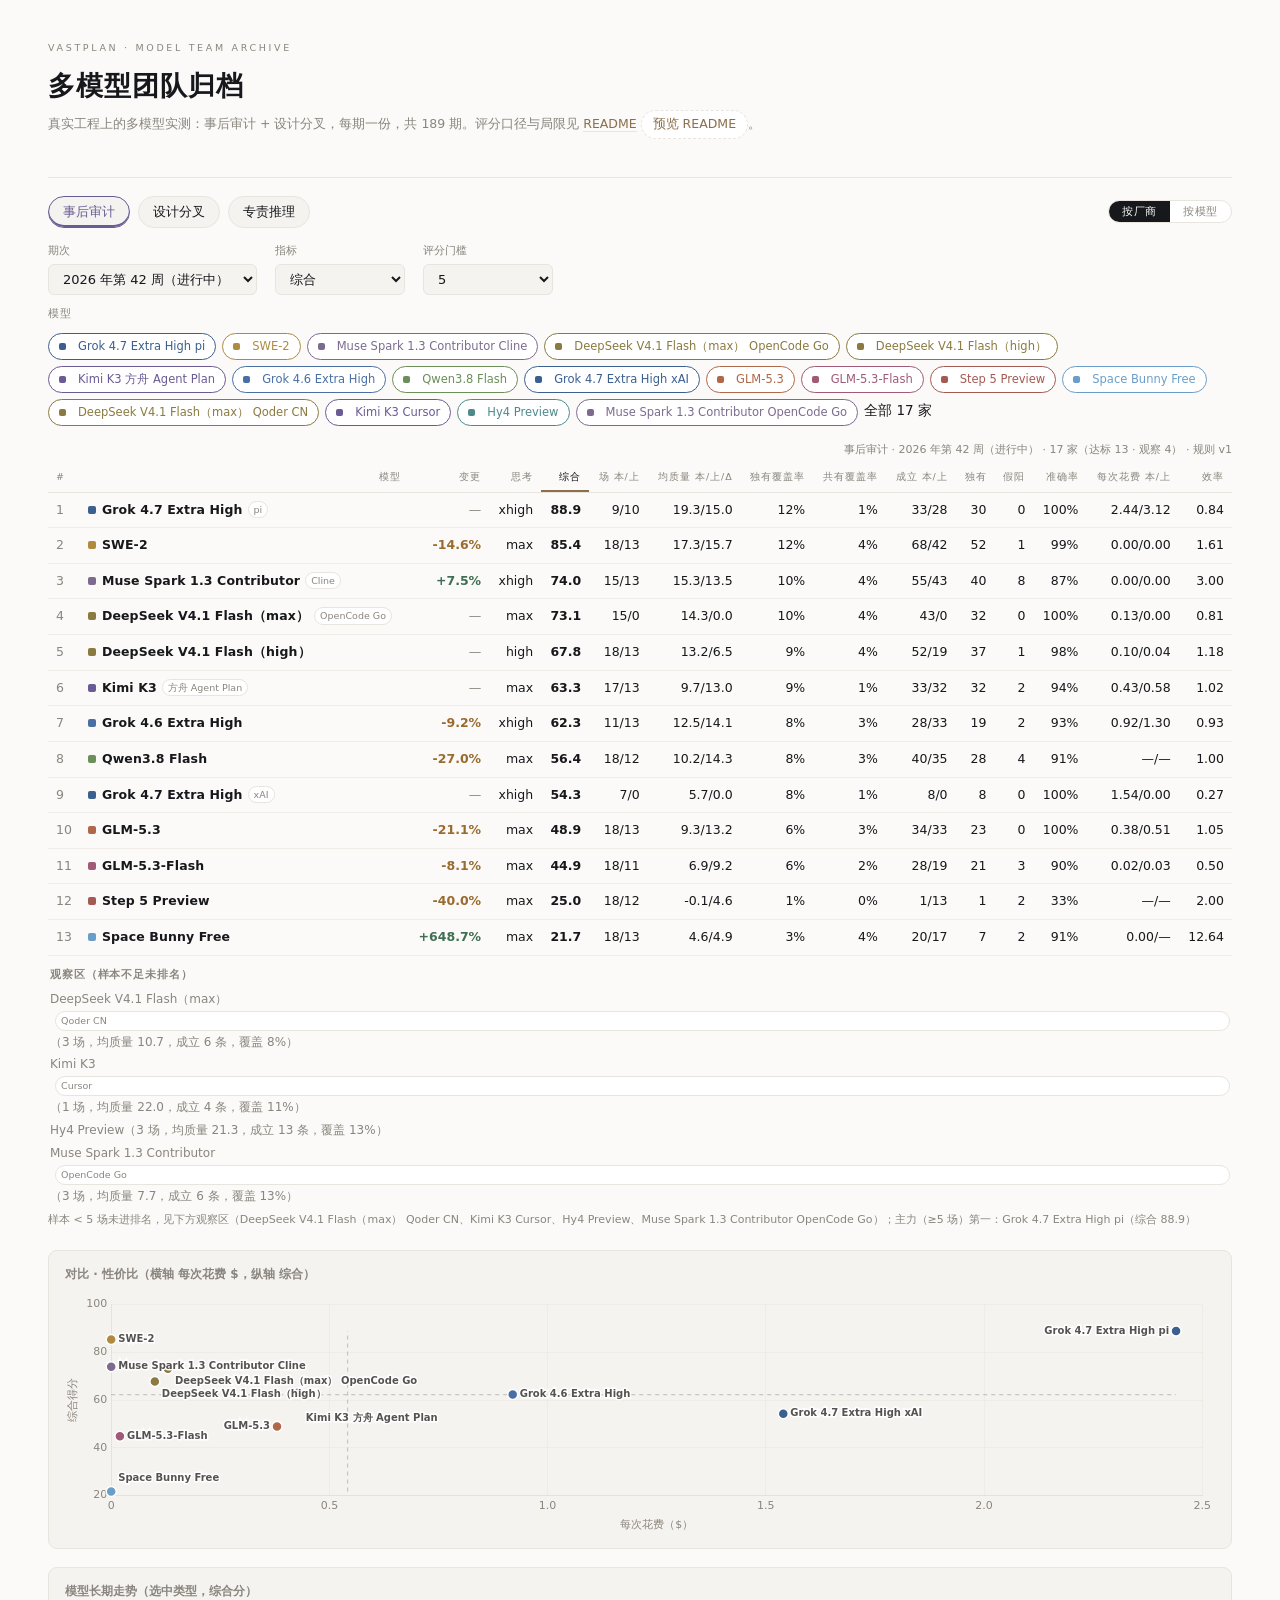
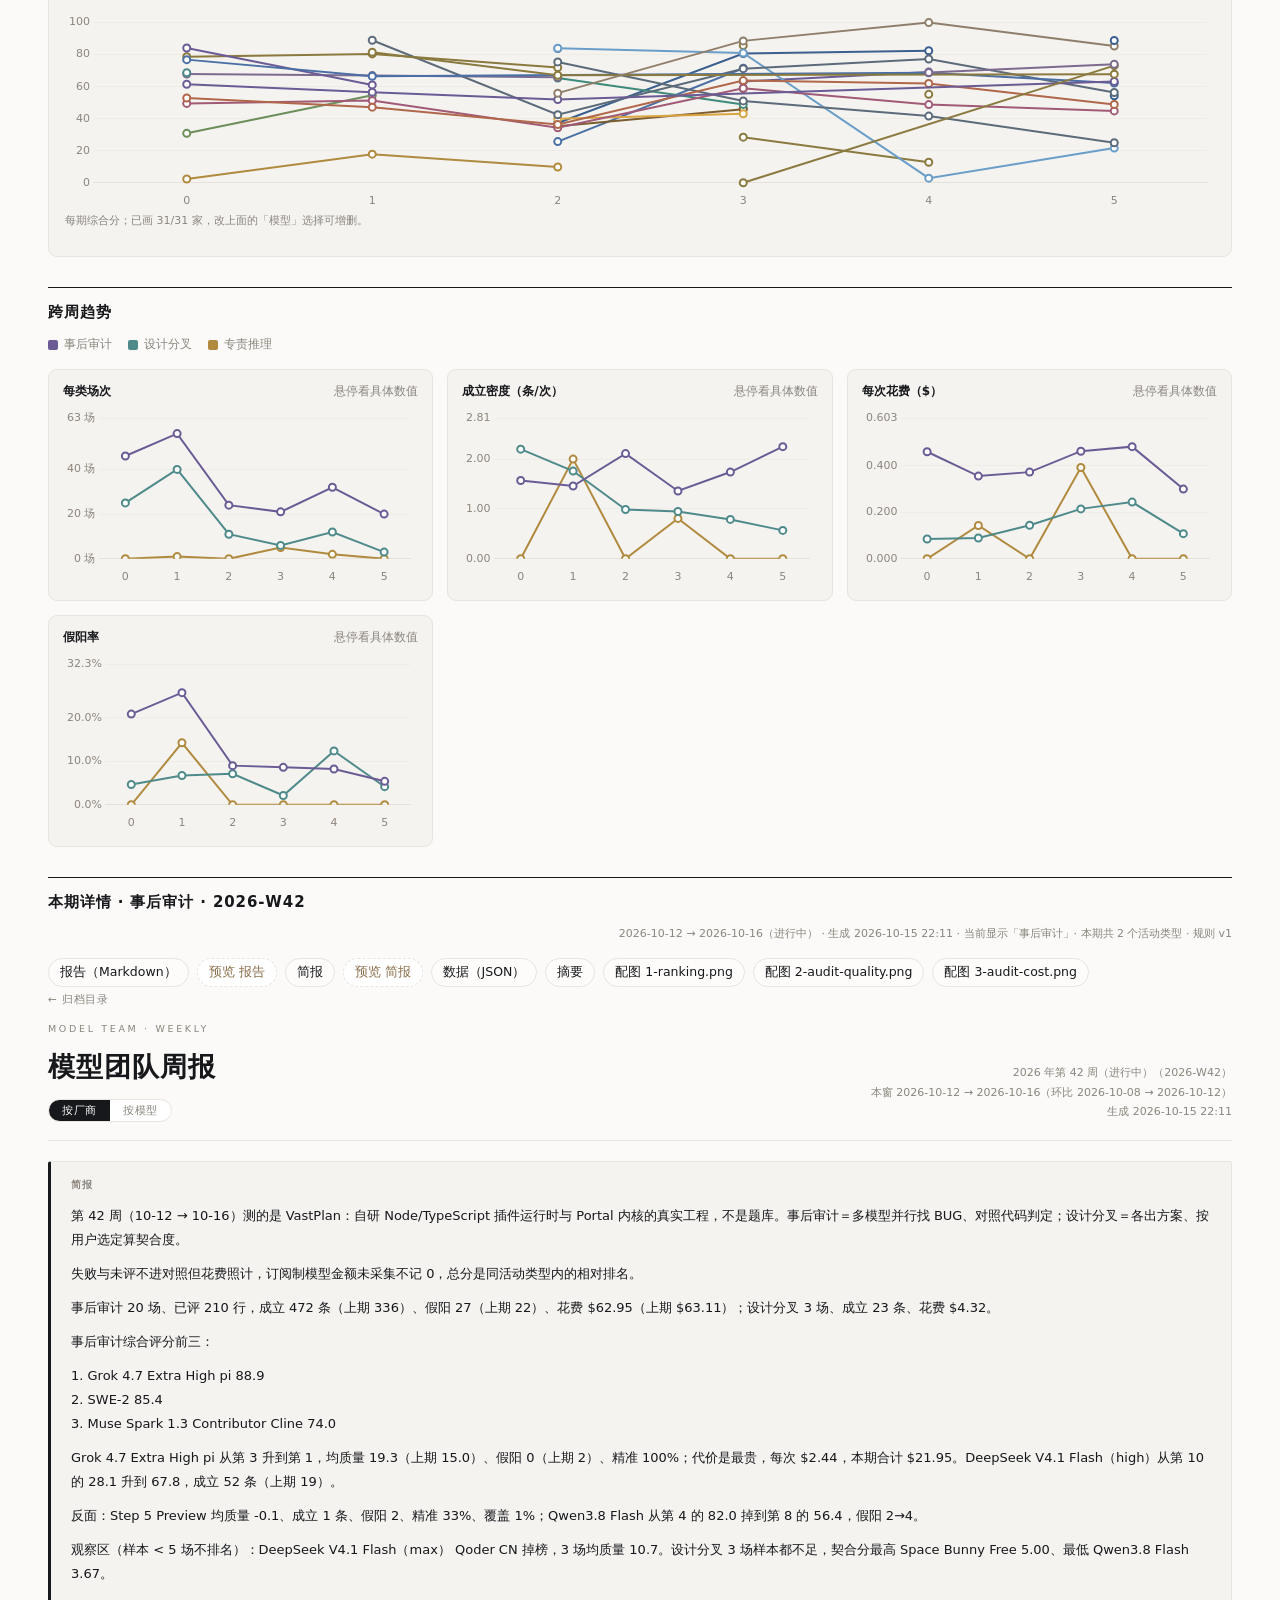
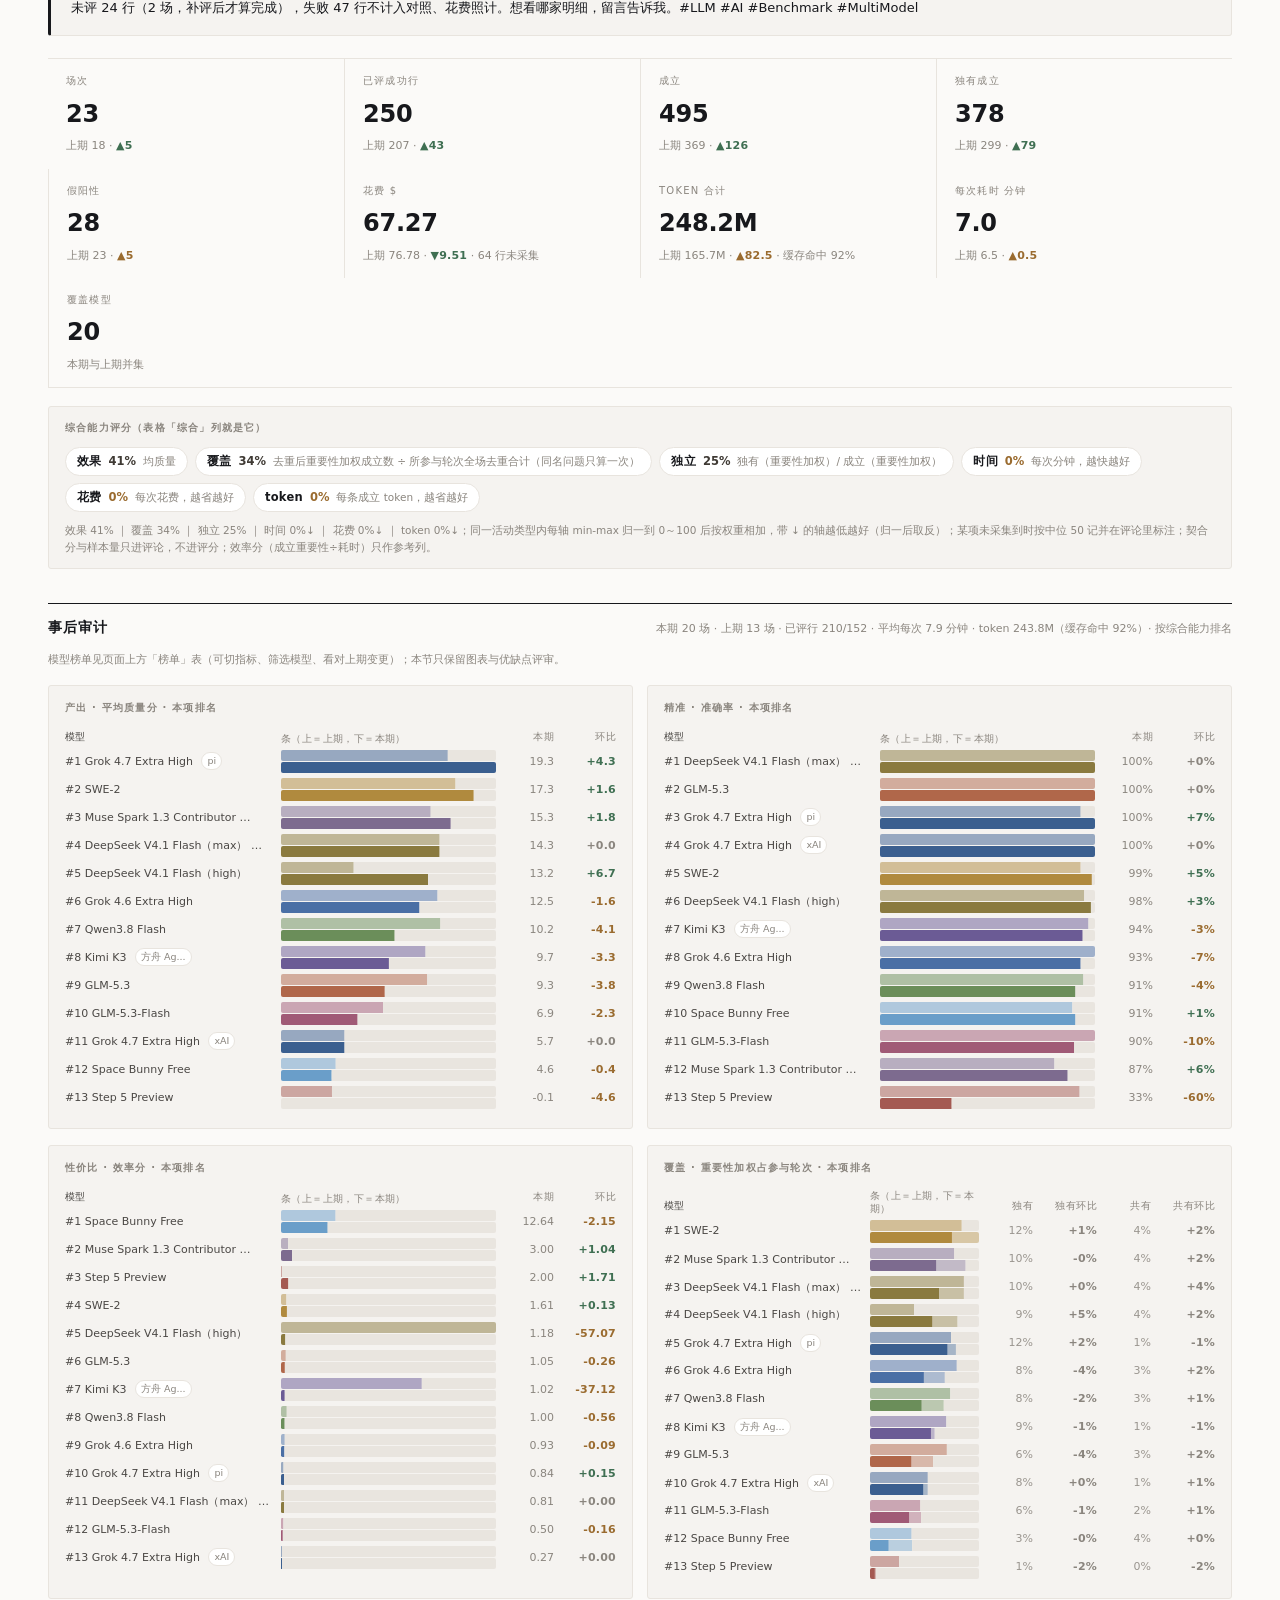
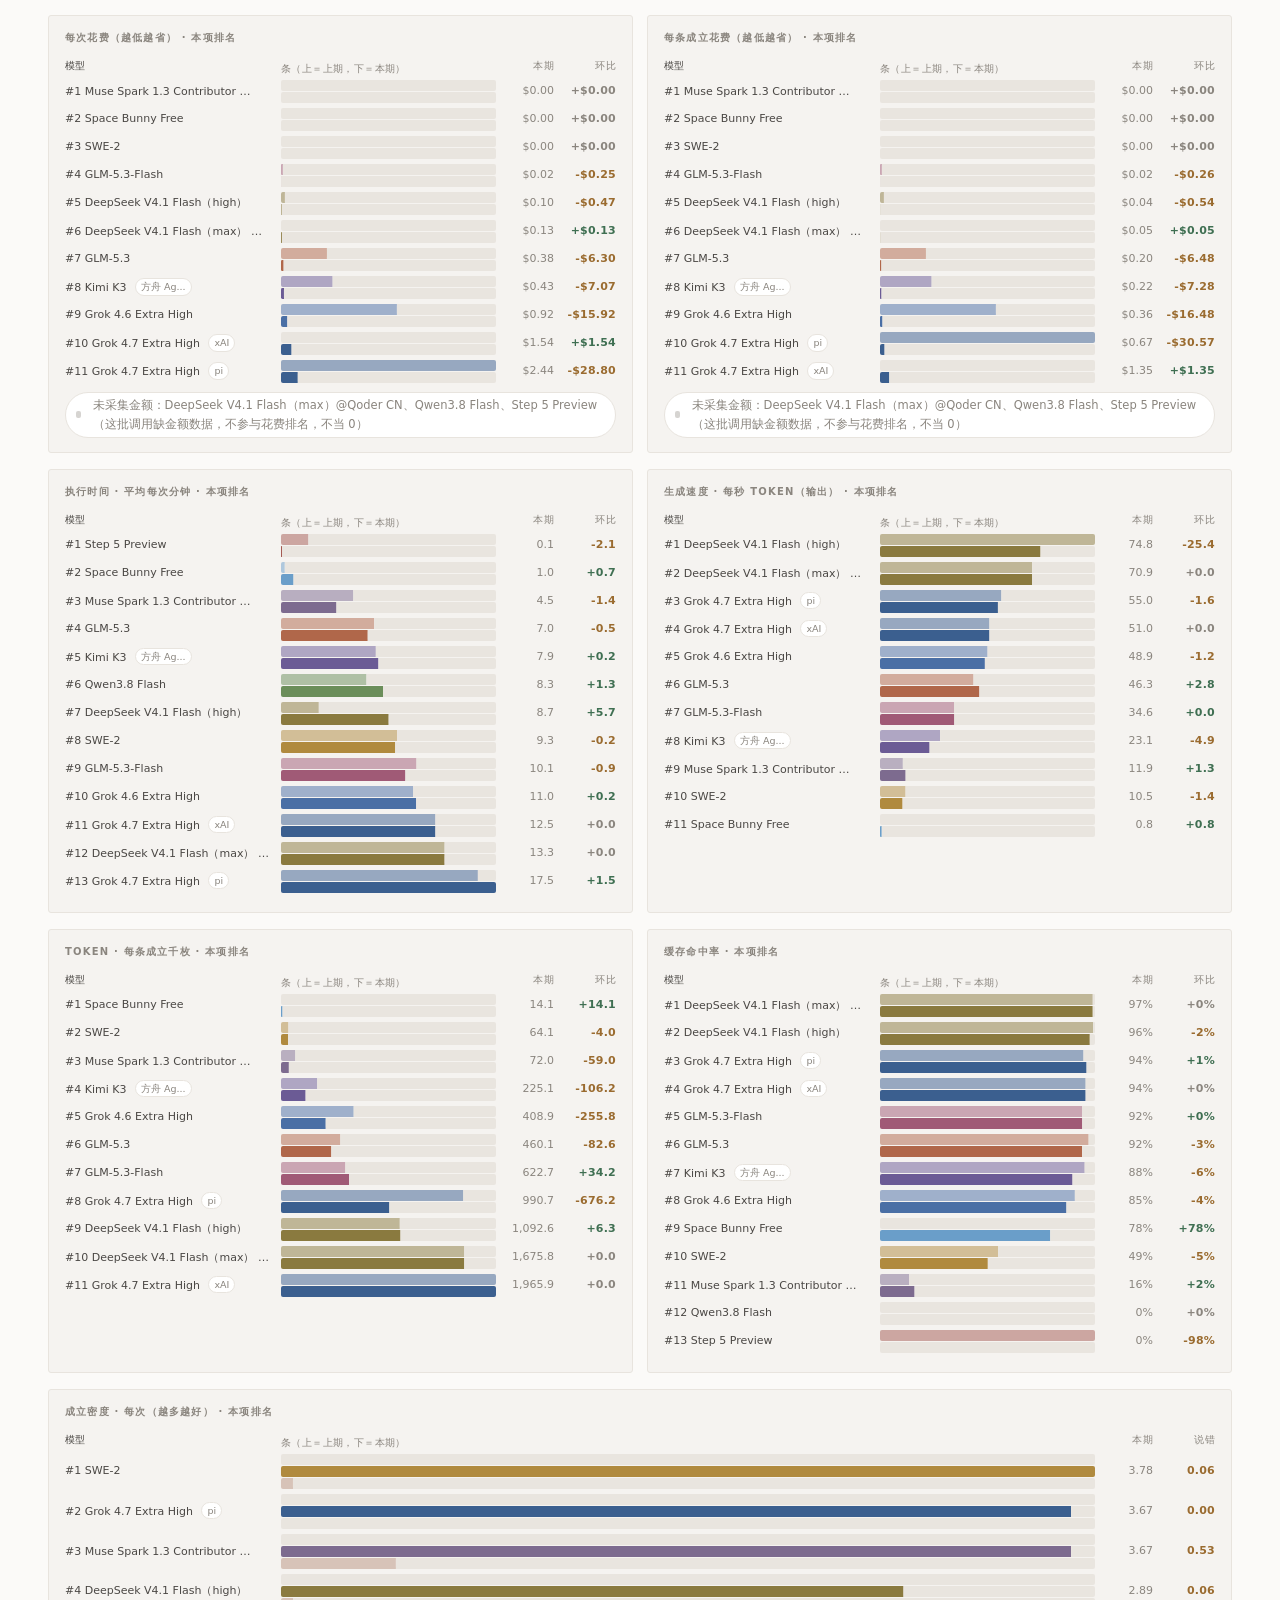
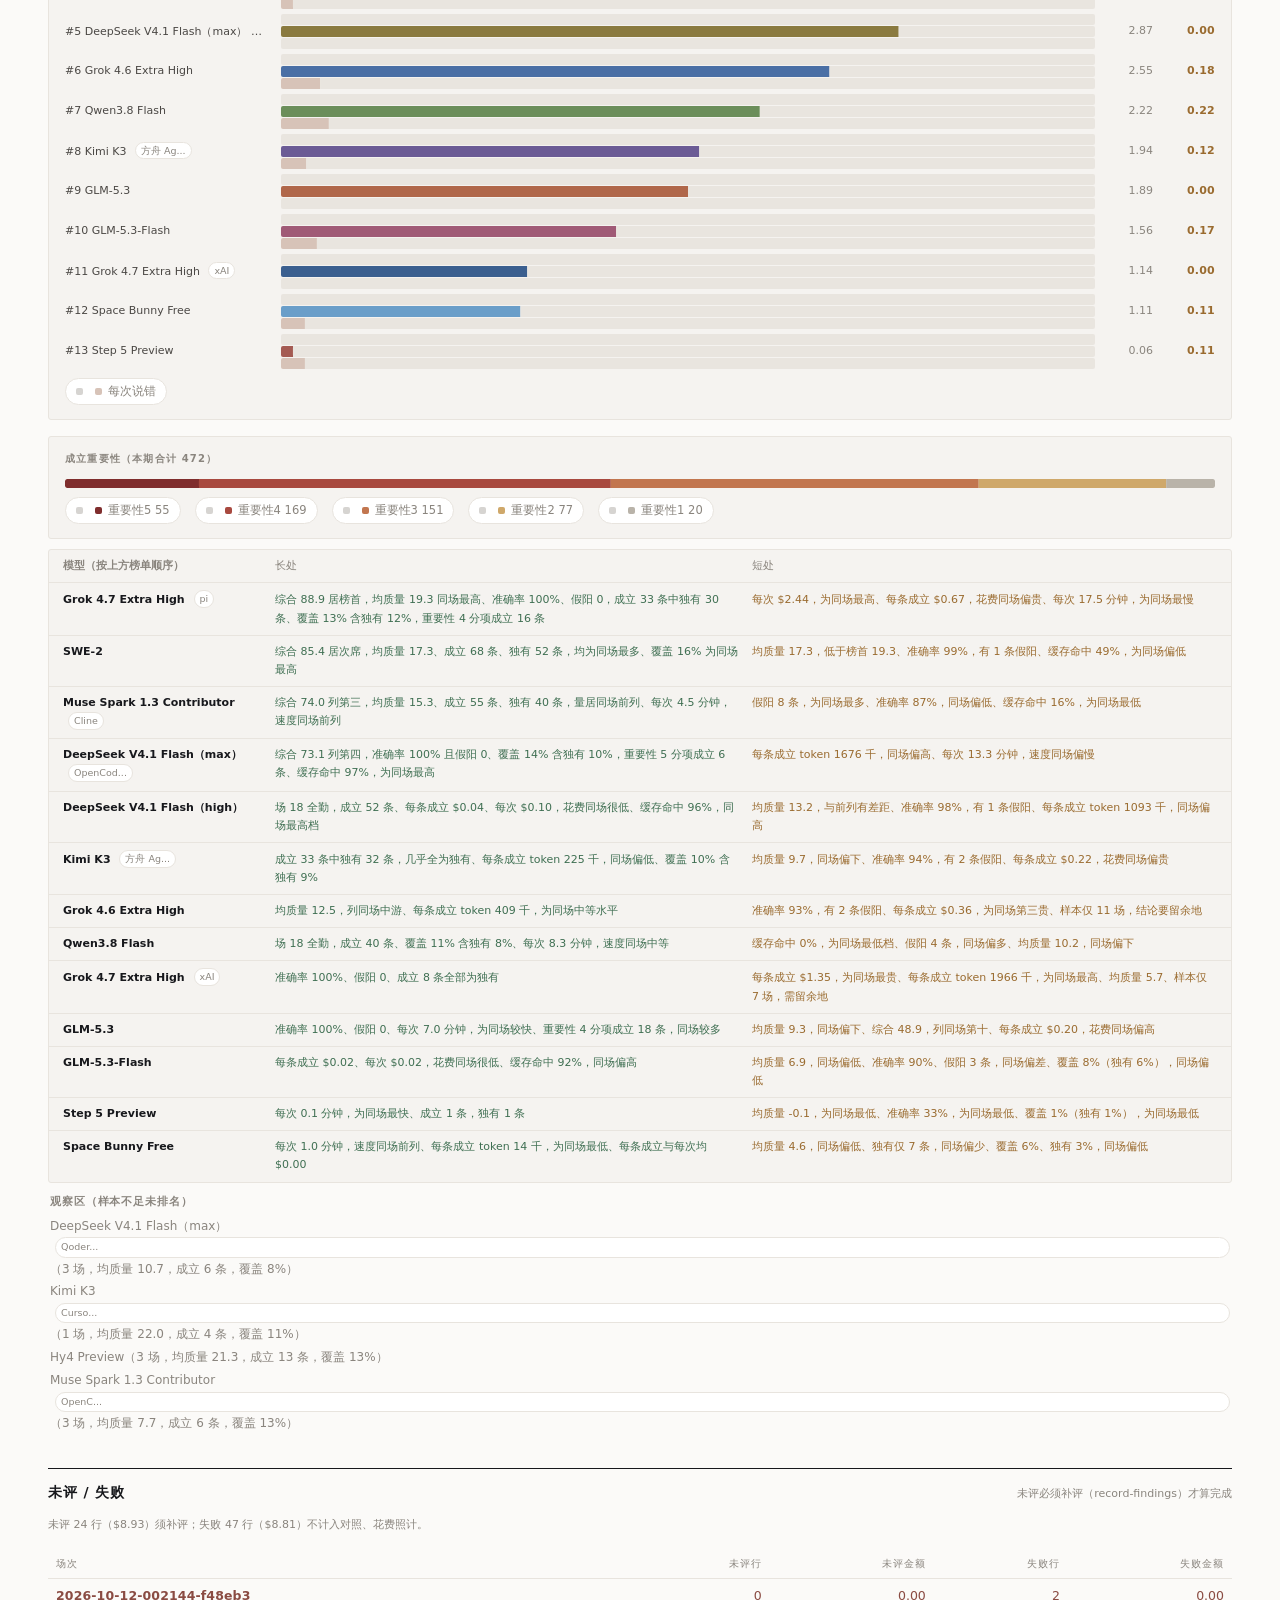
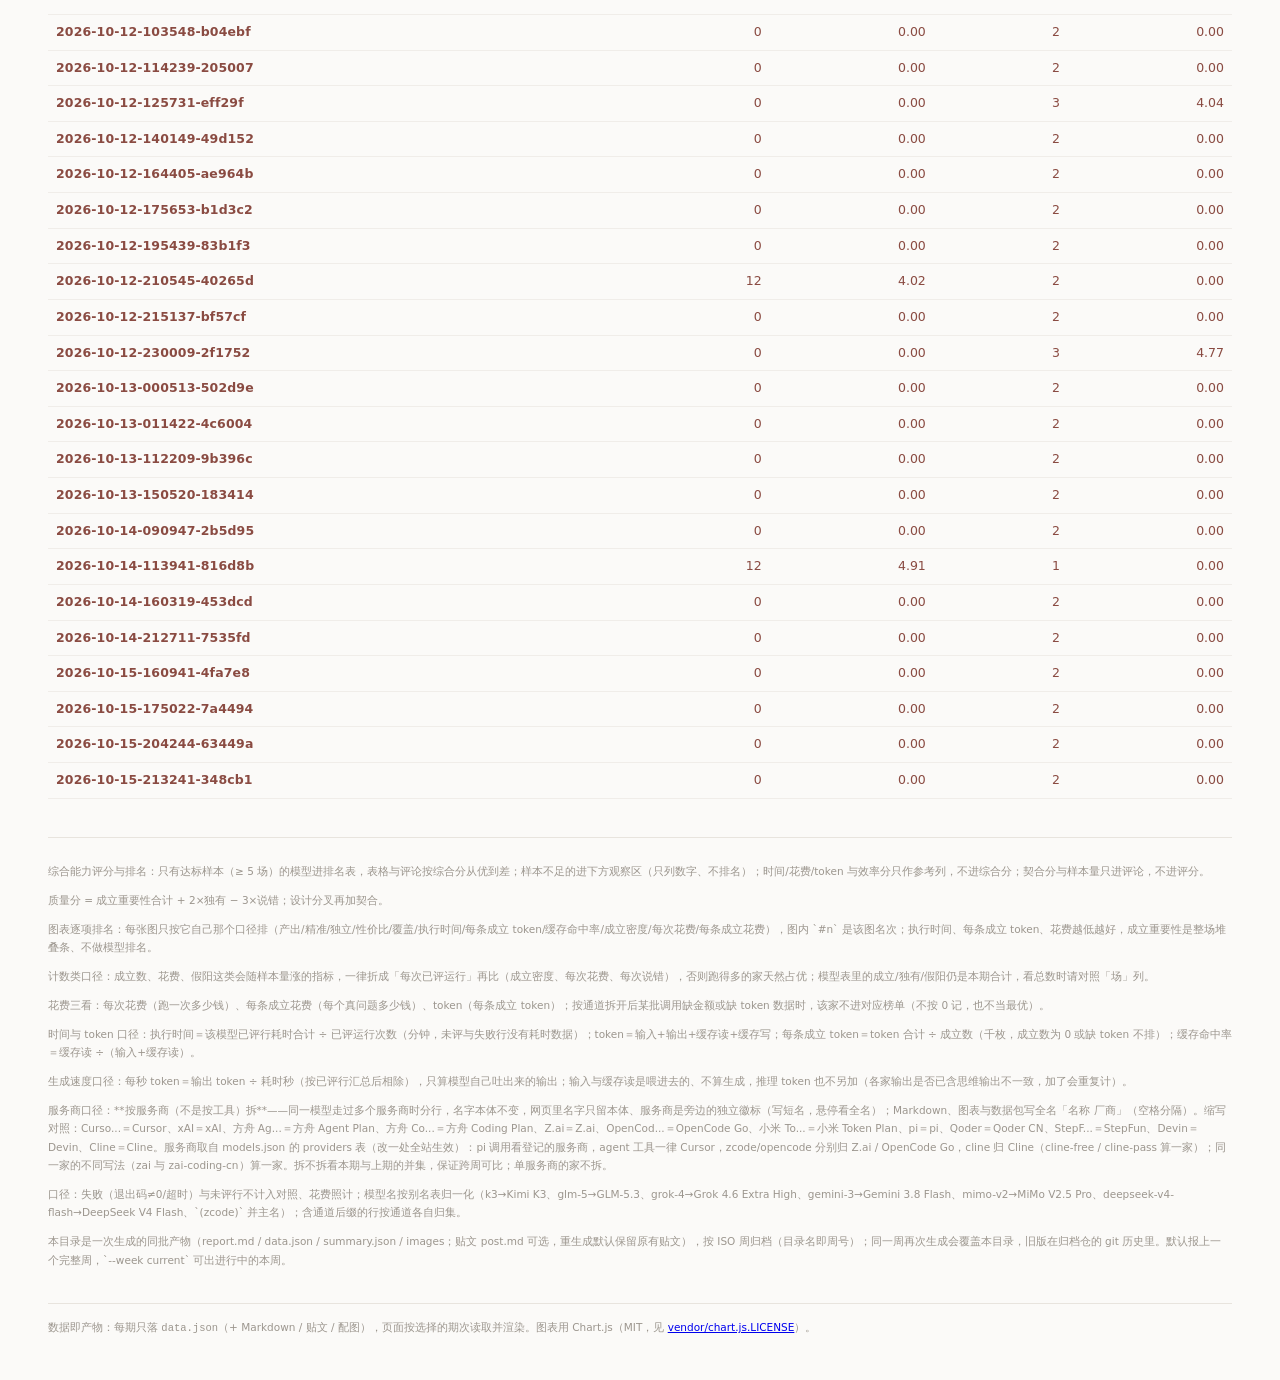
==== commit e20df1bd: "周报归档 2026-10-15 22:11（2026-W42）" ====
--- a/index.html
+++ b/index.html
@@ -8,7 +8,7 @@
 <header class="page-head">
 <p class="kicker">VastPlan · Model Team Archive</p>
 <h1>多模型团队归档</h1>
-<p class="sub">真实工程上的多模型实测：事后审计 + 设计分叉，每期一份，共 188 期。评分口径与局限见 <a href="README.md">README</a>
+<p class="sub">真实工程上的多模型实测：事后审计 + 设计分叉，每期一份，共 189 期。评分口径与局限见 <a href="README.md">README</a>
 <button type="button" class="ghost" id="readme-preview">预览 README</button>。</p>
 </header>
 
@@ -55,9 +55,9 @@
 
 <footer>数据即产物：每期只落 <code>data.json</code>（+ Markdown / 贴文 / 配图），页面按选择的期次读取并渲染。图表用 Chart.js（MIT，见 <a href="vendor/chart.js.LICENSE">vendor/chart.js.LICENSE</a>）。</footer>
 </main>
-<script id="board-data" type="application/json">{"weeks":[{"stamp":"2026-W37","label":"2026 年第 37 周","partial":false,"dir":"weekly/2026-W37","files":["data.json","post.md","report.md","summary.json"],"images":["weekly/2026-W37/images/1-ranking.png","weekly/2026-W37/images/2-audit-quality.png","weekly/2026-W37/images/3-audit-cost.png","weekly/2026-W37/images/4-design.png"],"scoring":{"version":1,"min_sessions":5,"neutral_part":50,"axes":[{"key":"quality","label":"效果","desc":"均质量","weight":0.41,"invert":false},{"key":"coverage","label":"覆盖","desc":"去重后重要性加权成立数 ÷ 所参与轮次全场去重合计（同名问题只算一次）","weight":0.34,"invert":false},{"key":"unique_ratio","label":"独立","desc":"独有（重要性加权）/ 成立（重要性加权）","weight":0.25,"invert":false},{"key":"duration","label":"时间","desc":"每次分钟，越快越好","weight":0,"invert":true},{"key":"cost","label":"花费","desc":"每次花费，越省越好","weight":0,"invert":true},{"key":"tokens_per_confirm","label":"token","desc":"每条成立 token，越省越好","weight":0,"invert":true}]}},{"stamp":"2026-W38","label":"2026 年第 38 周","partial":false,"dir":"weekly/2026-W38","files":["data.json","post.md","report.md","summary.json"],"images":["weekly/2026-W38/images/1-ranking.png","weekly/2026-W38/images/2-audit-quality.png","weekly/2026-W38/images/3-audit-cost.png","weekly/2026-W38/images/4-design.png"],"scoring":{"version":1,"min_sessions":5,"neutral_part":50,"axes":[{"key":"quality","label":"效果","desc":"均质量","weight":0.41,"invert":false},{"key":"coverage","label":"覆盖","desc":"去重后重要性加权成立数 ÷ 所参与轮次全场去重合计（同名问题只算一次）","weight":0.34,"invert":false},{"key":"unique_ratio","label":"独立","desc":"独有（重要性加权）/ 成立（重要性加权）","weight":0.25,"invert":false},{"key":"duration","label":"时间","desc":"每次分钟，越快越好","weight":0,"invert":true},{"key":"cost","label":"花费","desc":"每次花费，越省越好","weight":0,"invert":true},{"key":"tokens_per_confirm","label":"token","desc":"每条成立 token，越省越好","weight":0,"invert":true}]}},{"stamp":"2026-W39","label":"2026 年第 39 周","partial":false,"dir":"weekly/2026-W39","files":["data.json","post.md","report.md","summary.json"],"images":["weekly/2026-W39/images/1-ranking.png","weekly/2026-W39/images/2-audit-quality.png","weekly/2026-W39/images/3-audit-cost.png","weekly/2026-W39/images/4-design.png"],"scoring":{"version":1,"min_sessions":5,"neutral_part":50,"axes":[{"key":"quality","label":"效果","desc":"均质量","weight":0.41,"invert":false},{"key":"coverage","label":"覆盖","desc":"去重后重要性加权成立数 ÷ 所参与轮次全场去重合计（同名问题只算一次）","weight":0.34,"invert":false},{"key":"unique_ratio","label":"独立","desc":"独有（重要性加权）/ 成立（重要性加权）","weight":0.25,"invert":false},{"key":"duration","label":"时间","desc":"每次分钟，越快越好","weight":0,"invert":true},{"key":"cost","label":"花费","desc":"每次花费，越省越好","weight":0,"invert":true},{"key":"tokens_per_confirm","label":"token","desc":"每条成立 token，越省越好","weight":0,"invert":true}]}},{"stamp":"2026-W40","label":"2026 年第 40 周","partial":false,"dir":"weekly/2026-W40","files":["data.json","post.md","report.md","summary.json"],"images":["weekly/2026-W40/images/1-ranking.png","weekly/2026-W40/images/2-audit-quality.png","weekly/2026-W40/images/3-audit-cost.png","weekly/2026-W40/images/4-design.png"],"scoring":{"version":1,"min_sessions":5,"neutral_part":50,"axes":[{"key":"quality","label":"效果","desc":"均质量","weight":0.41,"invert":false},{"key":"coverage","label":"覆盖","desc":"去重后重要性加权成立数 ÷ 所参与轮次全场去重合计（同名问题只算一次）","weight":0.34,"invert":false},{"key":"unique_ratio","label":"独立","desc":"独有（重要性加权）/ 成立（重要性加权）","weight":0.25,"invert":false},{"key":"duration","label":"时间","desc":"每次分钟，越快越好","weight":0,"invert":true},{"key":"cost","label":"花费","desc":"每次花费，越省越好","weight":0,"invert":true},{"key":"tokens_per_confirm","label":"token","desc":"每条成立 token，越省越好","weight":0,"invert":true}]}},{"stamp":"2026-W41","label":"2026 年第 41 周","partial":false,"dir":"weekly/2026-W41","files":["data.json","post.md","report.md","summary.json"],"images":["weekly/2026-W41/images/1-ranking.png","weekly/2026-W41/images/2-audit-quality.png","weekly/2026-W41/images/3-audit-cost.png","weekly/2026-W41/images/4-design.png"],"scoring":{"version":1,"min_sessions":5,"neutral_part":50,"axes":[{"key":"quality","label":"效果","desc":"均质量","weight":0.41,"invert":false},{"key":"coverage","label":"覆盖","desc":"去重后重要性加权成立数 ÷ 所参与轮次全场去重合计（同名问题只算一次）","weight":0.34,"invert":false},{"key":"unique_ratio","label":"独立","desc":"独有（重要性加权）/ 成立（重要性加权）","weight":0.25,"invert":false},{"key":"duration","label":"时间","desc":"每次分钟，越快越好","weight":0,"invert":true},{"key":"cost","label":"花费","desc":"每次花费，越省越好","weight":0,"invert":true},{"key":"tokens_per_confirm","label":"token","desc":"每条成立 token，越省越好","weight":0,"invert":true}]}},{"stamp":"2026-W42","label":"2026 年第 42 周（进行中）","partial":true,"dir":"weekly/2026-W42","files":["data.json","report.md","summary.json"],"images":["weekly/2026-W42/images/1-ranking.png","weekly/2026-W42/images/2-audit-quality.png","weekly/2026-W42/images/3-audit-cost.png","weekly/2026-W42/images/4-design.png"],"scoring":{"version":1,"min_sessions":5,"neutral_part":50,"axes":[{"key":"quality","label":"效果","desc":"均质量","weight":0.41,"invert":false},{"key":"coverage","label":"覆盖","desc":"去重后重要性加权成立数 ÷ 所参与轮次全场去重合计（同名问题只算一次）","weight":0.34,"invert":false},{"key":"unique_ratio","label":"独立","desc":"独有（重要性加权）/ 成立（重要性加权）","weight":0.25,"invert":false},{"key":"duration","label":"时间","desc":"每次分钟，越快越好","weight":0,"invert":true},{"key":"cost","label":"花费","desc":"每次花费，越省越好","weight":0,"invert":true},{"key":"tokens_per_confirm","label":"token","desc":"每条成立 token，越省越好","weight":0,"invert":true}]}}],"kinds":{"事后审计":{"metrics":["思考","综合","场 本/上","均质量 本/上/Δ","独有覆盖率","共有覆盖率","成立 本/上","独有","假阳","准确率","每次花费 本/上","效率"],"weeks":{"2026-W37":{"note":"主力（≥5 场）第一：Kimi K3 Cursor（综合 84.1）","rows":[{"rank":"1","name":"Kimi K3","badge":"Cursor","dot":"#6b5b95","cells":["max","84.1","14/4","7.4/20.8","15%","13%","26/23","14","5","84%","0.93/1.59","1.26"],"cost_run":0.93,"sessions":14,"raw":{"quality":7.357142857142857,"coverage":0.2800169799071099,"unique_ratio":0.5670103092783505,"duration":4.64404761904762,"cost":0.9333294285714285,"tokens_per_confirm":721.7381153846154},"observed":{"quality":7.357142857142857,"confirmed":26,"coverage":0.2800169799071099}},{"rank":"2","name":"DeepSeek V4.1 Flash（max）","badge":"","dot":"#8a7a3f","cells":["max","78.7","19/0","8.2/0.0","12%","15%","46/0","24","6","88%","0.35/0.00","1.66"],"cost_run":0.35,"sessions":19,"raw":{"quality":8.210526315789474,"coverage":0.26810570652416627,"unique_ratio":0.4566929133858268,"duration":6.889473684210526,"cost":0.3480623157894737,"tokens_per_confirm":1823.6057391304348},"observed":{"quality":8.210526315789474,"confirmed":46,"coverage":0.26810570652416627}},{"rank":"3","name":"Grok 4.6 Extra High","badge":"","dot":"#4a6fa5","cells":["xhigh","76.9","40/2","7.2/5.0","14%","14%","70/2","34","9","89%","1.15/1.89","0.77"],"cost_run":1.15,"sessions":40,"raw":{"quality":7.175,"coverage":0.270141908824718,"unique_ratio":0.5058365758754864,"duration":8.26,"cost":1.1488922499999998,"tokens_per_confirm":824.9191},"observed":{"quality":7.175,"confirmed":70,"coverage":0.270141908824718}},{"rank":"4","name":"Gemini 3.8 Flash","badge":"","dot":"#4f8a8b","cells":["high","68.7","38/3","6.0/8.3","12%","16%","77/13","36","36","68%","0.86/1.81","0.91"],"cost_run":0.86,"sessions":38,"raw":{"quality":6,"coverage":0.2877375269530238,"unique_ratio":0.43410852713178294,"duration":7.9298245614035086,"cost":0.8598536842105262,"tokens_per_confirm":2709.0933766233766},"observed":{"quality":6,"confirmed":77,"coverage":0.2877375269530238}},{"rank":"5","name":"Muse Spark 1.3 Contributor","badge":"","dot":"#7d6b8f","cells":["xhigh","67.8","14/0","5.2/0.0","13%","8%","22/0","15","7","76%","0.01/0.00","2.47"],"cost_run":0.01,"sessions":14,"raw":{"quality":5.214285714285714,"coverage":0.2056642384942524,"unique_ratio":0.703125,"duration":1.9047619047619049,"cost":0.008761642857142857,"tokens_per_confirm":251.57472727272727},"observed":{"quality":5.214285714285714,"confirmed":22,"coverage":0.2056642384942524}},{"rank":"6","name":"Kimi K3","badge":"方舟 Agent Plan","dot":"#6b5b95","cells":["max","61.5","29/0","5.9/0.0","11%","16%","49/0","20","11","82%","0.56/0.00","0.73"],"cost_run":0.56,"sessions":29,"raw":{"quality":5.862068965517241,"coverage":0.2666764803226576,"unique_ratio":0.4,"duration":8.558045977011494,"cost":0.5625379310344828,"tokens_per_confirm":442.21395918367347},"observed":{"quality":5.862068965517241,"confirmed":49,"coverage":0.2666764803226576}},{"rank":"7","name":"GLM-5.3","badge":"","dot":"#b0674a","cells":["max","52.9","43/3","5.3/5.3","9%","16%","73/14","25","21","78%","0.42/0.26","0.88"],"cost_run":0.42,"sessions":43,"raw":{"quality":5.348837209302325,"coverage":0.2508447871136474,"unique_ratio":0.3617886178861789,"duration":6.474806201550388,"cost":0.41647495348837205,"tokens_per_confirm":636.5104109589041},"observed":{"quality":5.348837209302325,"confirmed":73,"coverage":0.2508447871136474}},{"rank":"8","name":"GLM-5.3-Flash","badge":"","dot":"#a05a76","cells":["max","49.5","40/3","5.7/7.7","8%","14%","59/18","24","4","94%","0.03/0.04","0.50"],"cost_run":0.03,"sessions":40,"raw":{"quality":5.725,"coverage":0.22273448750993802,"unique_ratio":0.3613861386138614,"duration":9.41,"cost":0.026175025,"tokens_per_confirm":825.9896779661017},"observed":{"quality":5.725,"confirmed":59,"coverage":0.22273448750993802}},{"rank":"9","name":"DeepSeek V4 Flash","badge":"","dot":"#6b8e5a","cells":["max","30.9","35/0","3.8/0.0","7%","12%","41/0","16","11","79%","0.19/0.00","0.52"],"cost_run":0.19,"sessions":35,"raw":{"quality":3.7714285714285714,"coverage":0.18455375154551962,"unique_ratio":0.35251798561151076,"duration":7.163333333333333,"cost":0.18662639999999997,"tokens_per_confirm":1933.172731707317},"observed":{"quality":3.7714285714285714,"confirmed":41,"coverage":0.18455375154551962}},{"rank":"10","name":"MiMo V2.5 Pro","badge":"","dot":"#b08a3e","cells":["max","2.4","35/0","0.7/0.0","4%","7%","18/0","7","17","51%","0.03/0.00","0.49"],"cost_run":0.03,"sessions":35,"raw":{"quality":0.7142857142857143,"coverage":0.11080344170825297,"unique_ratio":0.38571428571428573,"duration":5.185238095238095,"cost":0.031622942857142865,"tokens_per_confirm":953.5028888888888},"observed":{"quality":0.7142857142857143,"confirmed":18,"coverage":0.11080344170825297}}]},"2026-W38":{"note":"样本 \u003c 5 场未进排名，见下方观察区（Gemini 3.8 Flash、Step 5 Preview、SWE-2）；主力（≥5 场）第一：Qwen3.8 Flash（综合 89.0）","rows":[{"rank":"1","name":"Qwen3.8 Flash","badge":"","dot":"#5c6b7a","cells":["max","89.0","8/0","7.6/0.0","13%","8%","13/0","9","1","93%","—/0.00","0.85"],"cost_run":null,"sessions":8,"raw":{"quality":7.625,"coverage":0.20590129943332228,"unique_ratio":0.7083333333333334,"duration":6.810416666666667,"cost":null,"tokens_per_confirm":0},"observed":{"quality":7.625,"confirmed":13,"coverage":0.20590129943332228}},{"rank":"2","name":"DeepSeek V4.1 Flash（high）","badge":"","dot":"#8a7a3f","cells":["high","81.5","37/0","6.8/0.0","13%","12%","73/0","39","18","80%","0.11/0.00","0.81"],"cost_run":0.11,"sessions":37,"raw":{"quality":6.8108108108108105,"coverage":0.24344883615767246,"unique_ratio":0.5306122448979592,"duration":10.324324324324325,"cost":0.11386716216216217,"tokens_per_confirm":2982.3761095890413},"observed":{"quality":6.8108108108108105,"confirmed":73,"coverage":0.24344883615767246}},{"rank":"3","name":"DeepSeek V4.1 Flash（max）","badge":"","dot":"#8a7a3f","cells":["max","80.4","51/19","6.6/8.2","12%","15%","95/46","44","30","76%","0.40/0.35","0.91"],"cost_run":0.4,"sessions":51,"raw":{"quality":6.607843137254902,"coverage":0.2731661329249049,"unique_ratio":0.43967828418230565,"duration":9.986601307189543,"cost":0.4021229019607843,"tokens_per_confirm":3192.9554315789474},"observed":{"quality":6.607843137254902,"confirmed":95,"coverage":0.2731661329249049}},{"rank":"4","name":"Muse Spark 1.3 Contributor","badge":"","dot":"#7d6b8f","cells":["xhigh","66.9","54/14","4.9/5.2","11%","13%","102/22","48","51","67%","0.01/0.01","2.66"],"cost_run":0.01,"sessions":54,"raw":{"quality":4.888888888888889,"coverage":0.24174884556910117,"unique_ratio":0.44857142857142857,"duration":2.5086419753086417,"cost":0.011769592592592592,"tokens_per_confirm":345.4275196078431},"observed":{"quality":4.888888888888889,"confirmed":102,"coverage":0.24174884556910117}},{"rank":"5","name":"Grok 4.6 Extra High","badge":"","dot":"#4a6fa5","cells":["xhigh","66.5","51/40","5.4/7.2","10%","13%","73/70","28","15","83%","1.35/1.15","0.70"],"cost_run":1.35,"sessions":51,"raw":{"quality":5.372549019607843,"coverage":0.226112085396691,"unique_ratio":0.4416403785488959,"duration":7.728104575163399,"cost":1.3492420784313726,"tokens_per_confirm":1223.2433835616437},"observed":{"quality":5.372549019607843,"confirmed":73,"coverage":0.226112085396691}},{"rank":"6","name":"Kimi K3","badge":"Cursor","dot":"#6b5b95","cells":["max","61.1","7/14","5.3/7.4","8%","18%","12/26","3","3","80%","0.84/0.93","1.02"],"cost_run":0.84,"sessions":7,"raw":{"quality":5.285714285714286,"coverage":0.2584708088829839,"unique_ratio":0.25,"duration":5.93095238095238,"cost":0.8431731428571428,"tokens_per_confirm":704.9794166666667},"observed":{"quality":5.285714285714286,"confirmed":12,"coverage":0.2584708088829839}},{"rank":"7","name":"Kimi K3","badge":"方舟 Agent Plan","dot":"#6b5b95","cells":["max","56.6","47/29","4.5/5.9","8%","12%","67/49","26","18","79%","0.50/0.56","0.64"],"cost_run":0.5,"sessions":47,"raw":{"quality":4.48936170212766,"coverage":0.2005489742674353,"unique_ratio":0.42023346303501946,"duration":7.6879432624113475,"cost":0.5022655531914894,"tokens_per_confirm":469.57167164179106},"observed":{"quality":4.48936170212766,"confirmed":67,"coverage":0.2005489742674353}},{"rank":"8","name":"DeepSeek V4 Flash","badge":"","dot":"#6b8e5a","cells":["max","54.6","23/35","4.5/3.8","7%","18%","37/41","8","11","77%","0.26/0.19","0.60"],"cost_run":0.26,"sessions":23,"raw":{"quality":4.478260869565218,"coverage":0.2478766891784168,"unique_ratio":0.23943661971830985,"duration":9.929710144927535,"cost":0.26451913043478265,"tokens_per_confirm":1814.9964054054055},"observed":{"quality":4.478260869565218,"confirmed":37,"coverage":0.2478766891784168}},{"rank":"9","name":"GLM-5.3-Flash","badge":"","dot":"#a05a76","cells":["max","51.4","54/40","4.6/5.7","7%","12%","73/59","25","13","85%","0.03/0.03","0.42"],"cost_run":0.03,"sessions":54,"raw":{"quality":4.555555555555555,"coverage":0.19148774896335705,"unique_ratio":0.3443223443223443,"duration":11.076234567901233,"cost":0.0320495,"tokens_per_confirm":1124.7335205479453},"observed":{"quality":4.555555555555555,"confirmed":73,"coverage":0.19148774896335705}},{"rank":"10","name":"GLM-5.3","badge":"","dot":"#b0674a","cells":["max","47.2","54/43","3.6/5.3","7%","12%","69/73","25","29","70%","0.40/0.42","0.76"],"cost_run":0.4,"sessions":54,"raw":{"quality":3.5555555555555554,"coverage":0.18757129987719517,"unique_ratio":0.37453183520599254,"duration":6.62283950617284,"cost":0.4013702592592592,"tokens_per_confirm":806.3027826086957},"observed":{"quality":3.5555555555555554,"confirmed":69,"coverage":0.18757129987719517}},{"rank":"11","name":"MiMo V2.5 Pro","badge":"","dot":"#b08a3e","cells":["max","17.9","54/35","-0.3/0.7","4%","3%","22/18","12","35","39%","0.03/0.03","0.45"],"cost_run":0.03,"sessions":54,"raw":{"quality":-0.3333333333333333,"coverage":0.06550863669181657,"unique_ratio":0.575,"duration":4.828703703703704,"cost":0.032500296296296305,"tokens_per_confirm":1201.3830454545455},"observed":{"quality":-0.3333333333333333,"confirmed":22,"coverage":0.06550863669181657}},{"rank":"","name":"Gemini 3.8 Flash","badge":"","dot":"#4f8a8b","cells":["high","—","3/38","1.7/6.0","5%","12%","2/77","0","1","67%","1.25/0.86","0.32"],"cost_run":1.25,"sessions":3,"raw":{"quality":1.6666666666666667,"coverage":0.17724519632414368,"unique_ratio":0,"duration":8.88888888888889,"cost":1.245469,"tokens_per_confirm":11881.4935},"observed":{"quality":1.6666666666666667,"confirmed":2,"coverage":0.17724519632414368}},{"rank":"","name":"Step 5 Preview","badge":"","dot":"#5c6b7a","cells":["max","—","2/0","18.5/0.0","10%","8%","8/0","6","0","100%","—/0.00","0.82"],"cost_run":null,"sessions":2,"raw":{"quality":18.5,"coverage":0.17857965122780706,"unique_ratio":0.68,"duration":15.233333333333333,"cost":null,"tokens_per_confirm":1296.689375},"observed":{"quality":18.5,"confirmed":8,"coverage":0.17857965122780706}},{"rank":"","name":"SWE-2","badge":"","dot":"#8f7f6a","cells":["max","—","1/0","11.0/0.0","9%","6%","3/0","3","1","75%","0.00/0.00","0.70"],"cost_run":0,"sessions":1,"raw":{"quality":11,"coverage":0.15165364391370584,"unique_ratio":1,"duration":11.483333333333333,"cost":0,"tokens_per_confirm":76.56166666666667},"observed":{"quality":11,"confirmed":3,"coverage":0.15165364391370584}}]},"2026-W39":{"note":"主力（≥5 场）第一：Space Bunny Free（综合 84.1）","rows":[{"rank":"1","name":"Space Bunny Free","badge":"","dot":"#6a9ec9","cells":["max","84.1","7/0","10.9/0.0","10%","1%","16/0","15","3","84%","0.00/0.00","1.34"],"cost_run":0,"sessions":7,"raw":{"quality":10.857142857142858,"coverage":0.10642004149485862,"unique_ratio":0.9272727272727272,"duration":11.10952380952381,"cost":0,"tokens_per_confirm":4400.80725},"observed":{"quality":10.857142857142858,"confirmed":16,"coverage":0.10642004149485862}},{"rank":"2","name":"Grok 4.6 Extra High","badge":"Cursor","dot":"#4a6fa5","cells":["xhigh","83.8","11/51","12.5/5.4","9%","2%","28/73","24","1","97%","1.26/1.35","1.40"],"cost_run":1.26,"sessions":11,"raw":{"quality":12.454545454545455,"coverage":0.10652604085236925,"unique_ratio":0.8446601941747572,"duration":6.325757575757576,"cost":1.2572138181818184,"tokens_per_confirm":609.3662142857144},"observed":{"quality":12.454545454545455,"confirmed":28,"coverage":0.10652604085236925}},{"rank":"3","name":"Step 5 Preview","badge":"","dot":"#5c6b7a","cells":["max","75.5","22/2","12.0/18.5","8%","2%","57/8","48","0","100%","—/—","0.74"],"cost_run":null,"sessions":22,"raw":{"quality":12,"coverage":0.09730773158397323,"unique_ratio":0.8421052631578947,"duration":13.01060606060606,"cost":null,"tokens_per_confirm":1544.9175438596492},"observed":{"quality":12,"confirmed":57,"coverage":0.09730773158397323}},{"rank":"4","name":"DeepSeek V4.1 Flash（max）","badge":"","dot":"#8a7a3f","cells":["max","72.0","22/51","10.9/6.6","9%","2%","53/95","42","3","95%","0.11/0.40","1.36"],"cost_run":0.11,"sessions":22,"raw":{"quality":10.909090909090908,"coverage":0.10218578036446103,"unique_ratio":0.8444444444444444,"duration":6.239393939393939,"cost":0.1072449090909091,"tokens_per_confirm":1898.3846037735848},"observed":{"quality":10.909090909090908,"confirmed":53,"coverage":0.10218578036446103}},{"rank":"5","name":"DeepSeek V4.1 Flash（high）","badge":"","dot":"#8a7a3f","cells":["high","67.1","22/37","10.6/6.8","8%","1%","50/73","41","2","96%","0.10/0.11","1.40"],"cost_run":0.1,"sessions":22,"raw":{"quality":10.636363636363637,"coverage":0.09242968280348542,"unique_ratio":0.8641975308641975,"duration":6.0681818181818175,"cost":0.1003080909090909,"tokens_per_confirm":1913.03546},"observed":{"quality":10.636363636363637,"confirmed":50,"coverage":0.09242968280348542}},{"rank":"6","name":"Muse Spark 1.3 Contributor","badge":"","dot":"#7d6b8f","cells":["xhigh","65.8","22/54","10.8/4.9","8%","2%","61/102","49","9","87%","0.01/0.01","2.64"],"cost_run":0.01,"sessions":22,"raw":{"quality":10.772727272727273,"coverage":0.09622372074386482,"unique_ratio":0.8284023668639053,"duration":3.7106060606060605,"cost":0.010726863636363637,"tokens_per_confirm":193.31644262295083},"observed":{"quality":10.772727272727273,"confirmed":61,"coverage":0.09622372074386482}},{"rank":"7","name":"MiniMax M3","badge":"","dot":"#3e8a7a","cells":["max","65.4","20/0","9.3/0.0","8%","0%","47/0","46","13","78%","0.26/0.00","1.25"],"cost_run":0.26,"sessions":20,"raw":{"quality":9.25,"coverage":0.08167935606044069,"unique_ratio":0.9710144927536232,"duration":7.3375,"cost":0.26461435000000005,"tokens_per_confirm":1416.6536382978725},"observed":{"quality":9.25,"confirmed":47,"coverage":0.08167935606044069}},{"rank":"8","name":"SWE-2","badge":"","dot":"#8f7f6a","cells":["max","56.0","22/1","9.7/11.0","8%","2%","50/3","40","6","89%","0.00/0.00","0.72"],"cost_run":0,"sessions":22,"raw":{"quality":9.727272727272727,"coverage":0.09622372074386482,"unique_ratio":0.7988165680473372,"duration":11.875757575757575,"cost":0,"tokens_per_confirm":105.12364},"observed":{"quality":9.727272727272727,"confirmed":50,"coverage":0.09622372074386482}},{"rank":"9","name":"Kimi K3","badge":"方舟 Agent Plan","dot":"#6b5b95","cells":["max","52.0","22/47","9.0/4.5","7%","1%","46/67","38","3","94%","0.62/0.50","0.83"],"cost_run":0.62,"sessions":22,"raw":{"quality":8.954545454545455,"coverage":0.08592561776283501,"unique_ratio":0.8533333333333334,"duration":8.573484848484847,"cost":0.6150903636363636,"tokens_per_confirm":435.4164347826087},"observed":{"quality":8.954545454545455,"confirmed":46,"coverage":0.08592561776283501}},{"rank":"10","name":"Qwen3.8 Flash","badge":"","dot":"#5c6b7a","cells":["max","42.5","22/8","8.8/7.6","7%","2%","44/13","36","5","90%","—/—","1.10"],"cost_run":null,"sessions":22,"raw":{"quality":8.818181818181818,"coverage":0.080505563562293,"unique_ratio":0.8071428571428572,"duration":7.029545454545454,"cost":null,"tokens_per_confirm":0},"observed":{"quality":8.818181818181818,"confirmed":44,"coverage":0.080505563562293}},{"rank":"11","name":"MiMo V2.6 Pro","badge":"","dot":"#d9a441","cells":["max","40.0","11/0","8.5/0.0","7%","2%","22/0","17","3","88%","0.07/0.00","0.58"],"cost_run":0.07,"sessions":11,"raw":{"quality":8.454545454545455,"coverage":0.08745296745259531,"unique_ratio":0.7714285714285715,"duration":13.978787878787879,"cost":0.0652090909090909,"tokens_per_confirm":448.56113636363636},"observed":{"quality":8.454545454545455,"confirmed":22,"coverage":0.08745296745259531}},{"rank":"12","name":"Grok 4.7 Extra High","badge":"","dot":"#3b5f8f","cells":["xhigh","37.4","11/0","6.1/0.0","6%","0%","13/0","13","1","93%","4.26/0.00","0.32"],"cost_run":4.26,"sessions":11,"raw":{"quality":6.090909090909091,"coverage":0.06406766678444387,"unique_ratio":0.9795918367346939,"duration":15.878787878787879,"cost":4.259725272727273,"tokens_per_confirm":5310.774846153846},"observed":{"quality":6.090909090909091,"confirmed":13,"coverage":0.06406766678444387}},{"rank":"13","name":"GLM-5.3","badge":"","dot":"#b0674a","cells":["max","36.3","22/54","7.4/3.6","6%","1%","37/69","32","5","88%","0.42/0.40","0.99"],"cost_run":0.42,"sessions":22,"raw":{"quality":7.363636363636363,"coverage":0.0729174876815342,"unique_ratio":0.8650793650793651,"duration":5.8113636363636365,"cost":0.4160990454545454,"tokens_per_confirm":638.7487567567568},"observed":{"quality":7.363636363636363,"confirmed":37,"coverage":0.0729174876815342}},{"rank":"14","name":"MiMo V2.6 Flash","badge":"","dot":"#7a5c2e","cells":["max","35.3","11/0","8.0/0.0","6%","1%","20/0","16","1","95%","0.02/0.00","0.64"],"cost_run":0.02,"sessions":11,"raw":{"quality":8,"coverage":0.07743069573767326,"unique_ratio":0.8032786885245902,"duration":12.159090909090908,"cost":0.02292063636363637,"tokens_per_confirm":544.11875},"observed":{"quality":8,"confirmed":20,"coverage":0.07743069573767326}},{"rank":"15","name":"GLM-5.3-Flash","badge":"","dot":"#a05a76","cells":["max","34.4","22/54","7.9/4.6","6%","1%","41/73","32","3","93%","0.03/0.03","0.55"],"cost_run":0.03,"sessions":22,"raw":{"quality":7.909090909090909,"coverage":0.0734594931015884,"unique_ratio":0.8188976377952756,"duration":10.419696969696968,"cost":0.02596295454545455,"tokens_per_confirm":627.4845853658536},"observed":{"quality":7.909090909090909,"confirmed":41,"coverage":0.0734594931015884}},{"rank":"16","name":"Grok 4.6 Extra High","badge":"xAI","dot":"#4a6fa5","cells":["xhigh","25.7","11/0","5.6/0.0","6%","1%","13/0","12","1","93%","1.20/0.00","0.62"],"cost_run":1.2,"sessions":11,"raw":{"quality":5.636363636363637,"coverage":0.06518125253054632,"unique_ratio":0.9,"duration":7.784848484848484,"cost":1.196953272727273,"tokens_per_confirm":1341.6933076923078},"observed":{"quality":5.636363636363637,"confirmed":13,"coverage":0.06518125253054632}},{"rank":"17","name":"MiMo V2.5 Pro","badge":"","dot":"#b08a3e","cells":["max","9.9","11/54","5.6/-0.3","4%","1%","17/22","14","2","89%","0.03/0.03","1.42"],"cost_run":0.03,"sessions":11,"raw":{"quality":5.636363636363637,"coverage":0.04730923091922693,"unique_ratio":0.8536585365853658,"duration":3.943939393939394,"cost":0.028861181818181817,"tokens_per_confirm":261.3